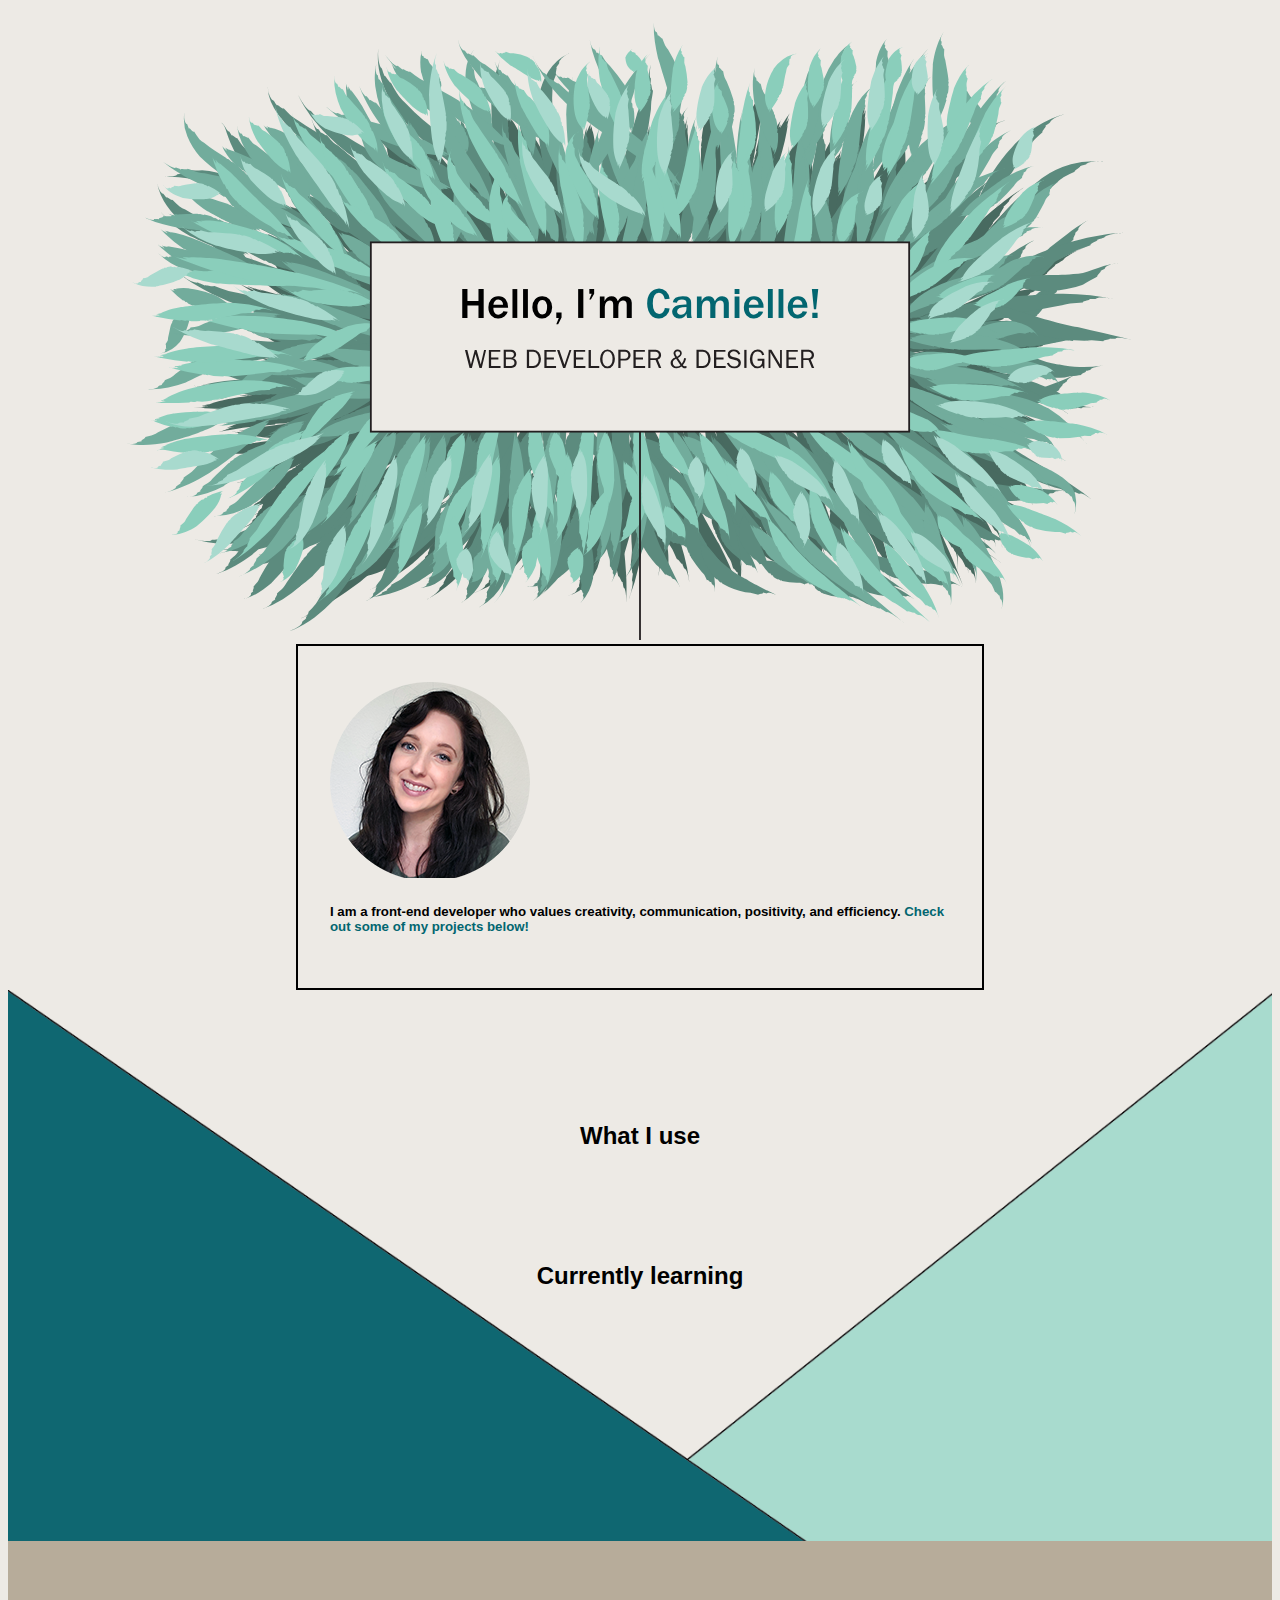
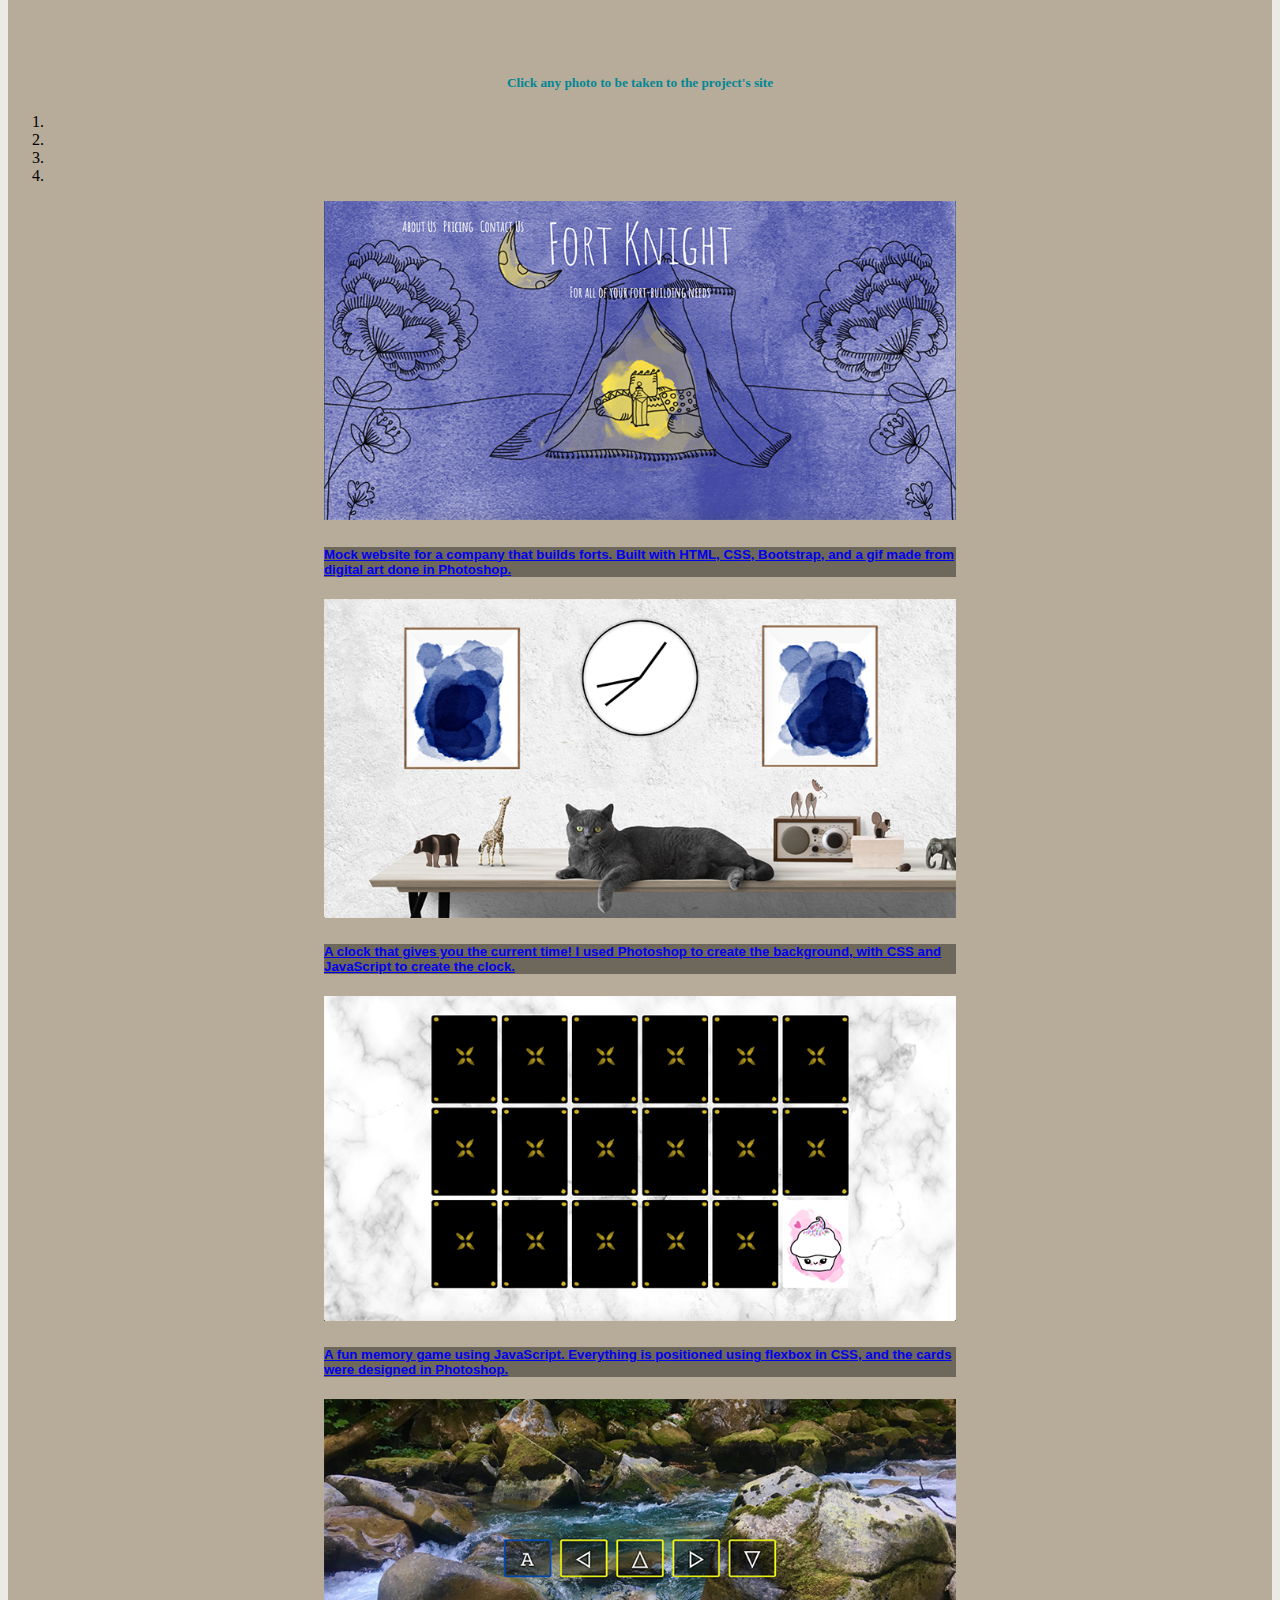
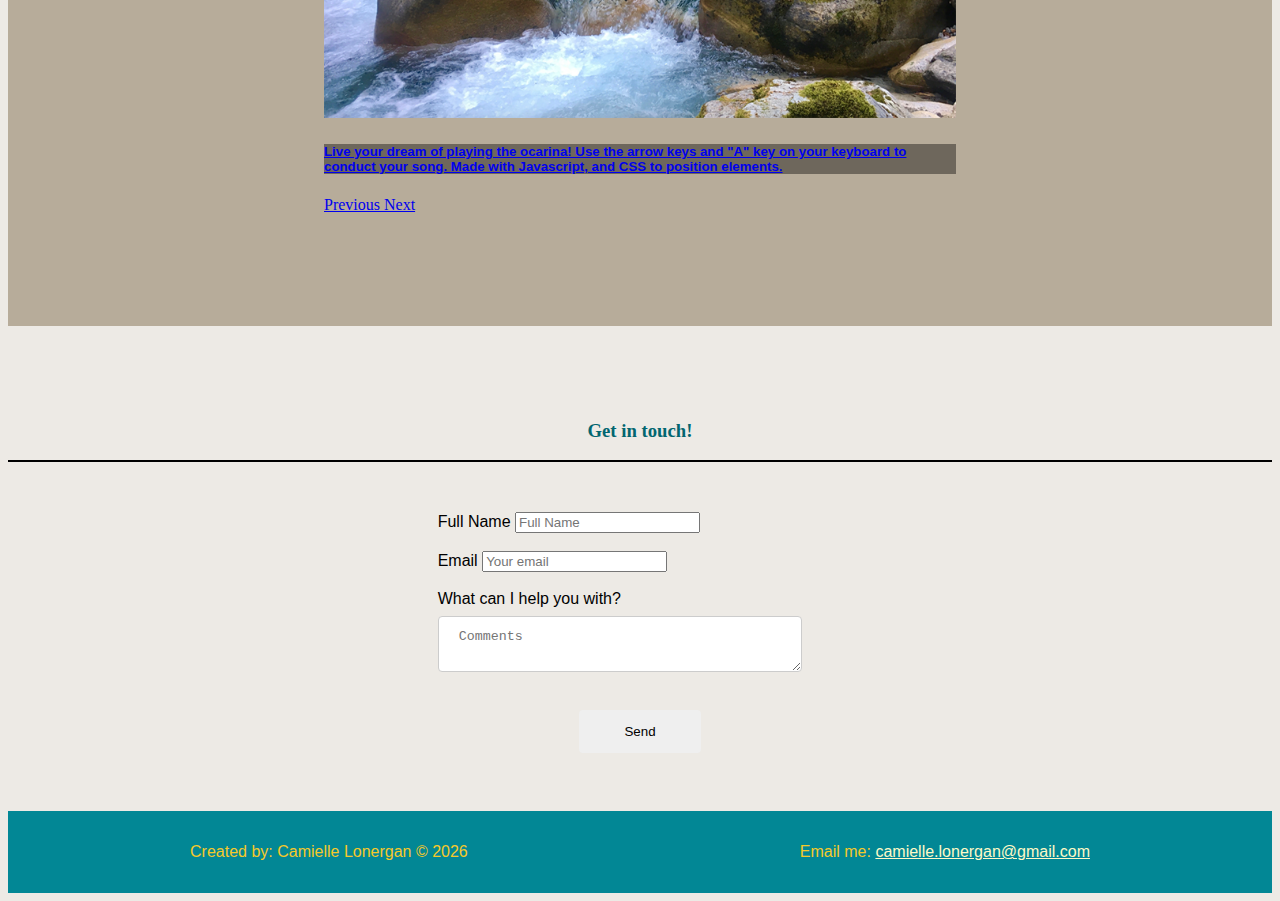
==== index.html @ a4d77ebe "Add files via upload" ====
<!DOCTYPE html>
<html lang="en">
<head>
    <meta charset="UTF-8">
    <meta name="viewport" content="width=device-width, initial-scale=1.0">
    <meta http-equiv="X-UA-Compatible" content="ie=edge">
    <meta name="keywords" content="Portfolio,Front-end developer,Web Development,JavaScript,HTML,CSS">

    <meta name="viewport" content="width=device-width, initial-scale=1, shrink-to-fit=no">

    <link rel="stylesheet" href="https://stackpath.bootstrapcdn.com/bootstrap/4.1.3/css/bootstrap.min.css" integrity="sha384-MCw98/SFnGE8fJT3GXwEOngsV7Zt27NXFoaoApmYm81iuXoPkFOJwJ8ERdknLPMO" crossorigin="anonymous">

    <link rel="stylesheet" href="https://use.fontawesome.com/releases/v5.6.3/css/all.css" integrity="sha384-UHRtZLI+pbxtHCWp1t77Bi1L4ZtiqrqD80Kn4Z8NTSRyMA2Fd33n5dQ8lWUE00s/" crossorigin="anonymous">

    <link rel="stylesheet" type="text/css" href="style.css">

    <title>WELCOME || Camielle Creates</title>
</head>
<body>
    <!--STICKY SIDENAV-->
    <div class="fixed">
        <ul class="sidebar-fixed">
            <li>
                <a href="https://www.linkedin.com/in/camielle-lonergan-175838164/" data-toggle="tooltip" title="LinkedIn" data-placement="right" class="my-link"  target="_blank"><i class="fab fa-linkedin"></i></a>
            </li>
            <li> 
                <a href="https://github.com/elleimac" data-toggle="tooltip" title="Github" data-placement="right" class="my-link" target="_blank"><i class="fab fa-github-square"></i></a>
            </li>
            <li> 
                <a href="gallery.html" data-toggle="tooltip" title="Gallery" data-placement="right" class="my-link" target="_blank"><i class="fas fa-image"></i></a>
            </li>
            <li>
                <a href="lonergan_resume.pdf" data-toggle="tooltip" title="Resume" data-placement="right" class="my-link" download><i class="fa fa-download" aria-hidden="true"></i></a>
            </li>
        </ul>
    </div>
    <!--END STICKY SIDENAV-->

    <!-- SVG START -->
    <svg xmlns="http://www.w3.org/2000/svg" viewBox="0 0 1400 700">
        <defs>
          <style>
            .cls-1, .cls-7 {
              fill: #edeae5;
            }
      
            .cls-2 {
              fill: #486a60;
            }
      
            .cls-3 {
              fill: #5c8b7e;
            }
      
            .cls-4 {
              fill: #72ac9c;
            }
      
            .cls-5 {
              fill: #8acebb;
            }
      
            .cls-6 {
              fill: #a8dace;
            }
      
            .cls-7, .cls-8 {
              stroke: #231f20;
              stroke-miterlimit: 10;
              stroke-width: 2px;
            }
      
            .cls-8 {
              fill: none;
            }
      
            .cls-9 {
              fill: #026670;
            }
      
            .cls-10 {
              fill: #231f20;
            }
          </style>
        </defs>
        <g id="Layer_6" data-name="Layer 6">
          <rect class="cls-1" width="1400" height="700"/>
        </g>
        <g id="Layer_11" data-name="Layer 11">
          <path class="cls-2" d="M524.148,464.721c.254.177.8-.016.475.612-1.134,1.916-3.217,2.713-4.351,4.622l.365.423c-1.269,1.231-2.629,2.483-4.007,3.765-2.027,2.692-3.9,5.458-5.741,8.235.244.06.443.144.316.459a45.665,45.665,0,0,1-3.221,4.211l-.425.771a.741.741,0,0,0,.227.546c-.548.714-1.065,1.329-1.555,1.892-4.638,8.665-8.97,17.808-14.155,27.485a52.888,52.888,0,0,1-2.974,6.3c-1.773,2.775-4.522,5.935-6.41,8.519.734.28.062,2.09-.62,3.728s-1.36,3.111-.355,2.929c-1.455,1.577-3.7,3.893-3.607,4.185a2.6,2.6,0,0,1-.536,2.131,16.551,16.551,0,0,1-4.149,4.178c-1.85,1.349-4.884,3.231-5.583,3.657l-.059.067a5.148,5.148,0,0,1,.818-.5c.668-.372,1.349-.734.8-.4a116.634,116.634,0,0,0,20.7-14.752A186.347,186.347,0,0,0,507.484,519.8c.76-1.225,2.819-4.054,5.51-7.779,2.656-3.75,5.9-8.431,9.021-13.347s6.175-10.034,8.646-14.523c2.494-4.476,4.414-8.319,5.569-10.52l.366-.833c1.173-2.456,2.4-5.215,3.431-7.963s1.9-5.465,2.534-7.735c.513-2.123,1-4.293,1.587-6.39-.468.863-.933,1.643-1.37,2.3a45.93,45.93,0,0,0,1.894-4.812c1.487-4.405.452-2.017-.757-.689-.77,1.013-.154-.6-1.361.985.772-1.2,1.126-1.815,1.884-3.028-.042-.211-2.216,3.79-1.966,2.792.809-1.115,1.528-2.473,2.322-3.659-.413.333-2.771,4.1-2.887,3.778.438-.632,2.5-3.177,2.469-3.512,0-.063-.838,1.1-1.246,1.687l2.549-3.779c.356-.548.094-.239-1.3,1.271l3.23-3.721-.008.009c-.5.56-1.356,1.537-1.812,2.054l1.693-1.922-.308.329-1.327,1.435,1.155-1.26c-.306.305-.653.658-1.056,1.033-1.449,1.452-3,2.742-3.792,3.517C535.775,451.782,529.747,458.176,524.148,464.721Z"/>
          <path class="cls-2" d="M492.48,482.023c.216.221.853.064.323.725-1.752,2-4.173,2.686-5.922,4.689l.265.5-5.312,3.788c-2.908,2.8-5.683,5.683-8.4,8.6.242.087.43.2.208.534-1.064,1.278-2.859,2.744-4.591,4.382l-.664.817a.744.744,0,0,0,.092.623c-.779.744-1.5,1.382-2.172,1.964-7.306,9.2-14.354,18.956-22.365,29.252a74.048,74.048,0,0,1-4.768,6.727c-2.6,2.936-6.325,6.25-8.988,8.977.723.343-.435,2.289-1.56,4.043s-2.206,3.33-1.077,3.179c-1.946,1.646-4.906,4.076-4.876,4.4a3.309,3.309,0,0,1-1.07,2.3,23.456,23.456,0,0,1-5.452,4.373c-2.31,1.4-6.028,3.334-6.885,3.772-.274.245-.251.224-.08.071a7.9,7.9,0,0,1,1-.509c.807-.383,1.63-.75.952-.4a167.381,167.381,0,0,0,25.769-15.137,278.517,278.517,0,0,0,23.009-18.534c1.114-1.287,4.027-4.22,7.837-8.09,3.786-3.891,8.437-8.751,13.049-13.86s9.214-10.437,13.053-15.121c3.855-4.671,6.955-8.689,8.783-10.991l.621-.876c1.929-2.572,4-5.479,5.868-8.389s3.569-5.805,4.9-8.236c1.155-2.283,2.32-4.609,3.547-6.862-.739.9-1.46,1.7-2.113,2.376,1.494-2.082,2.939-4.2,3.409-5.089,2.868-4.69,1.075-2.176-.586-.855-1.107,1.026.016-.684-1.715.924l2.876-3.12c.018-.24-3.453,3.92-2.892,2.849,1.175-1.14,2.341-2.548,3.524-3.764-.531.317-4.128,4.191-4.148,3.829.64-.655,3.568-3.209,3.632-3.586.018-.07-1.2,1.114-1.809,1.712l3.8-3.867c.537-.562.17-.253-1.739,1.247l4.487-3.719-.01.009-2.507,2.048,2.342-1.917-.42.325-1.814,1.424,1.582-1.251c-.409.3-.877.648-1.41,1.013-1.947,1.426-3.955,2.665-5.016,3.426C508.5,468.921,500.277,475.336,492.48,482.023Z"/>
          <path class="cls-2" d="M403.79,482.47c.207.229.833.119.3.727-1.758,1.835-4.126,2.36-5.873,4.2l.25.508-5.251,3.384c-2.874,2.571-5.63,5.23-8.3,7.953.236.1.419.214.2.532-1.046,1.2-2.812,2.537-4.513,4.056l-.649.77a.74.74,0,0,0,.09.613c-.762.693-1.464,1.285-2.123,1.824-7.144,8.668-13.94,17.952-21.538,27.809a67.757,67.757,0,0,1-4.488,6.466c-2.457,2.81-5.984,5.991-8.5,8.611.716.345-.343,2.234-1.375,3.935s-2.026,3.224-.932,3.09c-1.839,1.577-4.612,3.936-4.571,4.25.114.934-.6,2.888-6.051,6.484-2.178,1.36-5.7,3.251-6.519,3.679-.253.24-.232.22-.073.07a7.1,7.1,0,0,1,.951-.5c.768-.374,1.551-.732.908-.4,17.666-8.523,32.013-19.656,46.282-32.043,1.049-1.224,3.843-3.961,7.483-7.587s8.107-8.161,12.581-12.9,8.962-9.661,12.74-13.978,6.87-8,8.678-10.117l.62-.807c1.928-2.359,3.988-5.044,5.879-7.73s3.617-5.367,4.975-7.627c1.2-2.122,2.4-4.287,3.669-6.377-.748.817-1.477,1.538-2.134,2.138,1.522-1.9,3-3.846,3.485-4.668,2.971-4.306,1.13-2.021-.541-.879-1.117.9.036-.666-1.705.756l2.918-2.789c.025-.234-3.512,3.516-2.924,2.525,1.181-1.016,2.377-2.278,3.576-3.36-.532.262-4.185,3.72-4.187,3.372.64-.591,3.6-2.818,3.674-3.18.02-.066-1.217.98-1.83,1.509l3.852-3.431c.544-.5.175-.232-1.744,1.062l4.517-3.227-.011.007-2.521,1.774,2.356-1.661-.422.28-1.823,1.227,1.59-1.079c-.41.257-.88.553-1.413.862-1.953,1.219-3.961,2.251-5.026,2.9A284.2,284.2,0,0,0,403.79,482.47Z"/>
          <path class="cls-2" d="M334.945,501.688c.184.249.774.241.249.734-1.726,1.461-3.955,1.612-5.667,3.1l.214.517-5.045,2.432q-4.173,3.035-8.043,6.356c.218.124.386.261.171.532a49.9,49.9,0,0,1-4.349,3.219l-.629.644a.749.749,0,0,0,.069.593c-.731.555-1.4,1.022-2.036,1.445-6.914,7.264-13.441,15.209-20.617,23.666a54.421,54.421,0,0,1-4.225,5.617c-2.308,2.385-5.6,5.022-7.946,7.233.673.4-.306,2.084-1.259,3.588s-1.869,2.843-.846,2.83c-1.713,1.3-4.274,3.26-4.231,3.561a2.605,2.605,0,0,1-.855,2.025,17.607,17.607,0,0,1-4.713,3.526c-2.013,1.083-5.284,2.543-6.04,2.874-.233.2-.213.187-.068.059a5.084,5.084,0,0,1,.882-.383c.715-.281,1.441-.548.845-.29,16.378-6.437,29.663-15.374,43.057-25.31,1.989-2.034,10.472-8.985,19-16.695,8.575-7.65,17.17-16.1,20.677-19.57l.61-.662A111.806,111.806,0,0,0,354.934,500.6c1.225-1.793,2.452-3.642,3.747-5.394-.744.639-1.457,1.2-2.1,1.66a49.15,49.15,0,0,0,3.493-3.819c3.019-3.538,1.17-1.706-.453-.917-1.091.662.07-.622-1.628.427l2.877-2.132c.035-.218-3.474,2.714-2.869,1.882,1.156-.76,2.345-1.743,3.524-2.557-.511.154-4.113,2.791-4.093,2.466.628-.452,3.513-2.046,3.605-2.373.023-.058-1.193.714-1.793,1.11l3.788-2.574c.536-.378.178-.189-1.686.7l4.4-2.266-.01,0-2.452,1.239,2.292-1.16-.409.191-1.77.843,1.544-.744c-.4.17-.852.37-1.366.569-1.89.814-3.823,1.443-4.853,1.876A197.9,197.9,0,0,0,334.945,501.688Z"/>
          <path class="cls-2" d="M336.193,480.788c.119.285.647.441.091.759-1.8.9-3.823.389-5.618,1.3l.094.546-4.942.821c-2.858,1.074-5.638,2.276-8.369,3.557.169.182.29.36.046.548a38.512,38.512,0,0,1-4.5,1.69l-.689.405a.758.758,0,0,0-.062.573c-.762.292-1.453.519-2.1.717-7.618,4.628-15.126,9.913-23.447,15.332a43.986,43.986,0,0,1-5.072,3.758c-2.608,1.419-6.157,2.7-8.767,3.92.483.608-.806,1.807-2.032,2.853-1.218,1.063-2.378,1.955-1.482,2.307-1.833.6-4.6,1.464-4.641,1.757-.063.448-.366,1-1.293,1.55a13.8,13.8,0,0,1-5.067,1.516c-2.051.248-5.291.375-6.037.4-.259.1-.237.091-.075.028a4.26,4.26,0,0,1,.87-.024c.7.008,1.4.032.813.048a106.946,106.946,0,0,0,22.842-2.258,177.929,177.929,0,0,0,21.545-6.078c1.125-.631,3.992-1.868,7.742-3.529s8.364-3.791,13.023-6.105,9.365-4.8,13.355-7.049,7.282-4.231,9.2-5.358l.674-.459c2.063-1.3,4.3-2.819,6.4-4.419s4.057-3.262,5.628-4.7c1.412-1.382,2.83-2.815,4.29-4.138-.778.412-1.516.76-2.172,1.028a38.484,38.484,0,0,0,3.786-2.712c3.291-2.595,1.328-1.323-.262-.984-1.091.35.166-.566-1.54-.013l2.938-1.289c.068-.194-3.567,1.693-2.889,1.055,1.169-.417,2.393-1.058,3.588-1.529-.486.018-4.154,1.607-4.087,1.3.643-.256,3.495-1.046,3.631-1.331.03-.05-1.189.376-1.793.6l3.825-1.485c.544-.223.19-.133-1.633.241l4.328-1.041-.01,0-2.411.558,2.254-.523-.4.078-1.733.354,1.513-.316c-.386.061-.828.136-1.325.195-1.836.3-3.678.4-4.674.553A196.3,196.3,0,0,0,336.193,480.788Z"/>
          <path class="cls-2" d="M318.379,507.961c.2.236.677.3.352.661-1.1,1.053-2.887.911-3.977,1.981l.279.471-3.61,1.477a59.79,59.79,0,0,0-5.272,4.465c.2.134.366.273.245.478a22.524,22.524,0,0,1-2.9,2.22l-.385.472a.835.835,0,0,0,.172.518c-.487.384-.943.7-1.374.981-4.206,5.355-8,11.319-12.269,17.606a26.966,26.966,0,0,1-2.4,4.242c-1.441,1.731-3.648,3.534-5.159,5.1.623.439.129,1.743-.377,2.9s-1.013,2.175-.178,2.308c-1.163.874-2.913,2.185-2.822,2.453a1.7,1.7,0,0,1-.335,1.614,8.092,8.092,0,0,1-3.23,2.346c-1.458.636-3.877,1.413-4.437,1.587-.155.14-.142.129-.045.041a2.651,2.651,0,0,1,.654-.2c.535-.137,1.082-.26.64-.125,12.276-3.136,21.542-8.971,30.619-15.746,1.243-1.486,6.867-6.345,12.319-11.917,2.741-2.77,5.467-5.686,7.749-8.263s4.136-4.795,5.223-6.071l.362-.5a52.46,52.46,0,0,0,6.171-9.72c.615-1.416,1.245-2.852,1.926-4.223a13.875,13.875,0,0,1-1.359,1.194,23.03,23.03,0,0,0,2.041-2.9c1.708-2.715.592-1.341-.559-.84-.746.449-.072-.527-1.232.185l1.888-1.516c-.017-.184-2.249,1.952-1.933,1.3.781-.524,1.536-1.241,2.322-1.812-.382.077-2.75,1.95-2.8,1.67.417-.316,2.421-1.372,2.427-1.643a11.077,11.077,0,0,0-1.221.757l2.531-1.8c.356-.266.105-.142-1.22.419l3.089-1.467-.007,0-1.728.8c.532-.254,1.068-.507,1.615-.746l-.292.119-1.258.531,1.1-.47c-.287.1-.613.225-.989.339-1.362.492-2.8.82-3.541,1.079A103.692,103.692,0,0,0,318.379,507.961Z"/>
          <path class="cls-2" d="M520.594,508.1c.289.11.763-.157.614.454-.574,1.89-2.345,2.962-2.92,4.845l.461.308c-.882,1.31-1.846,2.654-2.815,4.027-1.212,2.733-2.263,5.5-3.265,8.278.247.01.459.05.422.351a36.175,36.175,0,0,1-1.936,4.284l-.2.756a.762.762,0,0,0,.362.444c-.33.728-.655,1.362-.97,1.944-2.084,8.476-3.735,17.337-6.031,26.843a42.594,42.594,0,0,1-1.112,6.12c-.927,2.777-2.667,6.065-3.749,8.693.766.127.622,1.859.422,3.44-.184,1.588-.442,3.015.455,2.683-.945,1.656-2.428,4.109-2.264,4.357a2.248,2.248,0,0,1,.071,2,13.178,13.178,0,0,1-2.771,4.443c-1.373,1.521-3.711,3.716-4.253,4.214-.129.242-.118.222-.037.07a4.156,4.156,0,0,1,.634-.581c.526-.445,1.068-.883.639-.49a95.555,95.555,0,0,0,15.486-16.706,151.691,151.691,0,0,0,11.6-19.049c.39-1.225,1.586-4.1,3.139-7.885,1.517-3.8,3.34-8.529,5-13.441s3.2-9.99,4.366-14.4c1.187-4.406,2-8.145,2.522-10.3l.13-.8c.473-2.379.914-5.036,1.175-7.646s.376-5.16.385-7.274c-.066-1.962-.168-3.96-.16-5.911a23.72,23.72,0,0,1-.706,2.272,36.834,36.834,0,0,0,.549-4.576c.27-4.142-.1-1.855-.906-.468-.47,1.03-.3-.5-1.043,1.113.423-1.192.6-1.8,1.01-3-.1-.178-1.128,3.733-1.15,2.811.48-1.128.814-2.451,1.263-3.638-.308.369-1.579,4.105-1.772,3.846.251-.637,1.562-3.247,1.442-3.536a18.524,18.524,0,0,0-.751,1.709l1.45-3.783c.2-.547.027-.227-.912,1.354l2.117-3.859,0,.009c-.327.583-.9,1.6-1.2,2.136l1.117-2-.21.346-.894,1.5.776-1.317c-.213.324-.452.7-.74,1.1-1.006,1.54-2.155,2.955-2.708,3.78C528.27,494.636,524.2,501.339,520.594,508.1Z"/>
          <path class="cls-2" d="M485.622,509.329c.231.206.864-.006.368.708-1.653,2.176-4.05,3.078-5.7,5.258l.3.487-5.131,4.3c-2.759,3.092-5.384,6.261-7.936,9.468.249.066.446.16.244.522-.99,1.392-2.707,3.04-4.347,4.859l-.616.89a.745.745,0,0,0,.136.622c-.736.827-1.418,1.54-2.059,2.193-6.752,10-13.162,20.56-20.442,31.783a77.824,77.824,0,0,1-4.278,7.29c-2.383,3.235-5.868,6.98-8.329,10.017.757.266-.246,2.356-1.232,4.249s-1.941,3.6-.817,3.321c-1.822,1.87-4.59,4.65-4.533,4.972a3.425,3.425,0,0,1-.876,2.438,24.906,24.906,0,0,1-5.1,5.019c-2.2,1.669-5.771,4.048-6.6,4.588l-.074.081a8.143,8.143,0,0,1,.964-.628c.779-.479,1.575-.943.924-.518a182.122,182.122,0,0,0,24.624-18.112c7.567-6.582,14.656-13.633,21.673-21.047,1.018-1.411,3.735-4.649,7.278-8.922,3.527-4.287,7.856-9.631,12.148-15.207s8.57-11.366,12.139-16.428,6.463-9.369,8.162-11.851l.573-.936c1.792-2.757,3.7-5.867,5.42-8.96s3.269-6.154,4.472-8.719c1.042-2.4,2.092-4.844,3.209-7.219-.7.97-1.381,1.838-2,2.568,1.395-2.223,2.738-4.481,3.166-5.415,2.655-4.963.975-2.284-.634-.822-1.063,1.123-.02-.695-1.68,1.067l2.74-3.377c.006-.246-3.282,4.23-2.77,3.1,1.124-1.246,2.23-2.758,3.362-4.079-.52.361-3.951,4.555-3.988,4.192.609-.715,3.435-3.521,3.48-3.908.015-.072-1.159,1.22-1.738,1.871l3.635-4.2c.512-.609.159-.269-1.691,1.393l4.337-4.1-.01.01-2.424,2.261,2.264-2.117-.407.361-1.757,1.578,1.532-1.385c-.4.335-.852.721-1.37,1.13-1.891,1.591-3.854,3-4.886,3.848C501.056,494.732,493.1,501.892,485.622,509.329Z"/>
          <path class="cls-2" d="M457.545,509.183c.221.216.923-.049.3.765-2.033,2.49-4.741,3.566-6.786,6.039l.253.526c-1.937,1.61-3.982,3.257-6.08,4.924-3.4,3.48-6.647,7.059-9.89,10.616.258.067.455.167.182.567-1.277,1.547-3.365,3.4-5.41,5.418l-.805.981a.769.769,0,0,0,.044.679c-.925.914-1.773,1.7-2.569,2.424-8.879,11.026-17.667,22.541-27.767,34.6-1.981,2.712-3.988,5.411-6.115,7.81-1.6,1.747-3.59,3.558-5.552,5.377s-3.924,3.614-5.6,5.2c.762.321-.794,2.535-2.289,4.538s-2.916,3.806-1.638,3.559c-2.387,1.956-6.053,4.795-6.066,5.146-.016.532-.345,1.336-1.527,2.585a32.944,32.944,0,0,1-6.742,5.117c-2.8,1.657-7.254,3.984-8.279,4.511-.345.28-.316.257-.1.081a11.4,11.4,0,0,1,1.2-.612c.962-.464,1.938-.912,1.128-.5,2.772-1.314,5.481-2.7,8.162-4.105s5.264-2.93,7.849-4.447c5.182-3.019,10.1-6.338,14.986-9.721a329.824,329.824,0,0,0,27.92-22.468c1.4-1.52,4.936-5.086,9.59-9.762,4.6-4.729,10.249-10.637,15.812-16.88s11.088-12.766,15.672-18.514c2.321-2.848,4.369-5.535,6.134-7.84l4.315-5.658.736-1.073c2.273-3.168,4.738-6.714,6.953-10.262s4.23-7.058,5.81-9.991c1.372-2.752,2.754-5.551,4.2-8.277-.847,1.131-1.671,2.146-2.413,3,1.725-2.578,3.405-5.183,3.951-6.26,3.306-5.753,1.258-2.627-.6-.868-1.243,1.333.055-.767-1.9,1.313,1.323-1.566,1.946-2.383,3.251-3.976.035-.27-3.907,4.974-3.255,3.675,1.333-1.465,2.643-3.249,3.978-4.809-.585.446-4.644,5.392-4.659,4.98.737-.828,4-4.189,4.091-4.622.023-.082-1.35,1.451-2.029,2.223,2.035-2.369,3.6-4.194,4.272-4.974.6-.721.195-.312-1.934,1.688l5.013-4.921-.012.012-2.8,2.716,2.615-2.542-.469.435-2.022,1.9,1.764-1.668c-.455.405-.976.873-1.568,1.371-2.168,1.925-4.392,3.646-5.57,4.676Q470.989,496.348,457.545,509.183Z"/>
          <path class="cls-2" d="M451.909,467.8c.155.267.848.24.116.8-2.368,1.665-5.06,1.794-7.437,3.427l.116.563c-2.1.871-4.3,1.745-6.56,2.6-3.834,2.108-7.54,4.366-11.261,6.569.216.145.371.3.036.58-1.5,1-3.79,2.028-6.085,3.214l-.949.635a.746.746,0,0,0-.117.637c-1.04.534-1.983.978-2.863,1.378C406.4,495.4,395.777,503,383.746,510.563a87.137,87.137,0,0,1-7.433,5.029c-1.868,1.049-4.1,2-6.316,2.97l-6.316,2.777c.58.569-1.389,2.039-3.251,3.339-1.855,1.316-3.607,2.444-2.419,2.679-2.631.943-6.638,2.2-6.747,2.519-.165.483-.68,1.1-2.066,1.815a26.415,26.415,0,0,1-7.342,2.216c-2.916.482-7.459.961-8.5,1.062-.381.129-.349.118-.111.038a9.454,9.454,0,0,1,1.218-.116c.968-.068,1.946-.116,1.123-.036,2.787-.176,5.543-.438,8.287-.736,2.737-.314,5.428-.761,8.12-1.207,5.395-.867,10.632-2.169,15.873-3.517a245.563,245.563,0,0,0,30.73-10.937c1.644-.915,5.706-3.017,11.053-5.753,2.656-1.4,5.6-3.029,8.72-4.745s6.339-3.67,9.616-5.6c6.512-3.939,13.024-8.2,18.483-12.068,2.757-1.889,5.213-3.739,7.33-5.319l5.176-3.884.9-.767c2.755-2.234,5.773-4.747,8.544-7.356,2.758-2.628,5.343-5.245,7.392-7.479,1.816-2.137,3.647-4.312,5.519-6.4-1,.793-1.965,1.487-2.818,2.061,2.1-1.87,4.165-3.774,4.878-4.609,4.162-4.349,1.667-2.059-.379-.974-.691.449-.655.257-.7.146s-.187-.147-1.3.509c1.529-1.051,2.255-1.63,3.767-2.718.086-.236-4.562,3.449-3.71,2.44,1.516-.956,3.062-2.227,4.595-3.277-.625.244-5.318,3.625-5.256,3.234.845-.539,4.5-2.695,4.663-3.068.037-.069-1.523.947-2.3,1.461l4.894-3.347c.7-.49.239-.231-2.107,1l5.568-3.086-.013.007-3.1,1.695,2.9-1.588-.516.266-2.231,1.168,1.948-1.028c-.5.243-1.069.523-1.71.811-2.37,1.148-4.748,2.09-6.03,2.7Q466.79,460.178,451.909,467.8Z"/>
          <path class="cls-2" d="M262.563,445.237c.013-.309-.787-.64.429-.746,3.834-.221,6.977.984,10.817.778l.259-.545,9.3,1.043c5.849.042,11.685-.026,17.506-.235-.158-.231-.235-.442.342-.528,2.414-.172,5.788.025,9.272.049l1.535-.139a.842.842,0,0,0,.548-.516c1.577-.008,2.982.021,4.284.06A475.306,475.306,0,0,0,370,436.01c3.9-1.141,7.786-2.232,11.54-3.151,2.8-.568,5.985-1.186,9.158-1.78s6.31-1.3,9.02-1.926c-1.134-1.3,11.771-5.178,8.834-5.745,3.584-.753,8.9-2.189,9.092-2.514.6-1,3.007-2.539,12.46-4.847,3.75-.782,9.5-2.216,10.87-2.482l.141-.063a14.052,14.052,0,0,1-1.564.346c-1.243.247-2.488.471-1.437.241-14.179,2.863-27.774,4.843-41.353,6.454-6.8.775-13.591,1.43-20.432,2.023-6.858.521-13.75,1.025-20.76,1.365-2.362.366-8.164.845-15.824,1.372-7.668.5-17.207,1-27.023,1.515s-19.9,1.075-28.6,1.7c-8.7.609-16,1.286-20.24,1.683l-1.538.2c-4.622.489-9.738,1.187-14.659,2.046s-9.647,1.886-13.5,2.834l-10.657,2.946c1.677-.223,3.234-.4,4.59-.483-3.656.644-7.292,1.369-8.672,1.771-7.682,1.914-3.3,1.048-.254,1.045,1.085-.075.911.079.889.2s.106.218,1.81.165c-2.44.206-3.653.387-6.1.643-.261.166,7.5-.921,5.842-.423-2.359.13-4.97.538-7.412.75.869.076,8.461-.723,8.12-.4-1.319.072-6.9.279-7.343.531-.088.044,2.361-.126,3.583-.219-3.757.327-6.676.578-7.788.722s-.428.084,3.042.058l-8.351.288h.019l4.639-.149-4.338.142.761-.01,3.3-.06-2.886.059c.724,0,1.556,0,2.471.03,3.435-.01,6.75.3,8.6.361C233,443.72,247.808,444.631,262.563,445.237Z"/>
          <path class="cls-2" d="M349.5,405.049c.037-.308-.766-.7.5-.711,3.982.076,7.148,1.465,11.137,1.5l.3-.528,9.545,1.542c6.037.34,12.043.51,18.024.542-.152-.237-.223-.451.373-.513,2.489-.071,5.928.262,9.5.428l1.574-.073a.853.853,0,0,0,.581-.493c1.612.059,3.045.147,4.373.242,17.538-.985,35.241-2.7,54.56-4.471,4.087-.647,8.171-1.288,12.1-1.7,5.827-.465,13.293-.676,18.973-1.388-.5-.682,2.678-1.644,5.6-2.5,2.916-.9,5.571-1.7,4.122-2.157,3.729-.361,9.3-1.235,9.522-1.575.7-.982,3.325-2.154,13.085-3.887l3.164-.58c1.117-.21,2.294-.349,3.347-.608l4.665-.981c.5-.212.459-.195.145-.062a14.239,14.239,0,0,1-1.608.326c-1.276.23-2.55.434-1.472.22-14.575,2.529-28.472,3-42.443,2.887-13.965-.129-28.007-.906-42.671-1.539-5,.23-24.337-.031-44.557.216-20.221.174-41.339.777-49.975.97l-1.569.079c-9.422.271-20.887,1.1-28.909,1.983-3.687.467-7.342.946-10.986,1.047l4.573.474c-3.723,0-7.393-.254-8.817-.348-3.922-.379-4.756-.69-4.3-.4.457.248,2.255.814,3.721,1.309,2.149.575-.872.316,2.534,1.162a44.485,44.485,0,0,1-6.147-1.518,21.65,21.65,0,0,0,3.433,1c1.726.388,3.29.65,2.4.654a46.783,46.783,0,0,1-7.439-2.07,25.992,25.992,0,0,0,4.427,1.586c1.978.555,3.839.914,3.625,1.017a36.655,36.655,0,0,1-4.04-1.078c-1.616-.491-3.085-1.054-3.345-1.056a25.244,25.244,0,0,0,3.538,1.252,33.913,33.913,0,0,1-7.592-3.018c-.992-.611-.51-.068,2.7,1.72a27.219,27.219,0,0,1-7.061-5.064l.014.014a25.947,25.947,0,0,0,3.683,3.085,23.168,23.168,0,0,1-3.463-2.87l.555.55a14.723,14.723,0,0,0,1.257,1.13,15.776,15.776,0,0,0,1.374,1.07,23.919,23.919,0,0,1-2.33-1.9c.542.511,1.182,1.1,1.927,1.705A35.612,35.612,0,0,0,303.6,396.4a65.115,65.115,0,0,0,11.571,3.371c3.9.8,7.659,1.422,11.474,2.083C334.252,403.106,341.88,404.2,349.5,405.049Z"/>
          <path class="cls-2" d="M317.971,381.005c.115-.287-.443-.843.612-.57,3.284.968,5.534,3.023,8.836,3.974l.39-.44,7.541,3.6c4.932,1.7,9.93,3.074,14.915,4.41-.069-.263-.075-.484.438-.418,2.105.43,4.906,1.462,7.858,2.35l1.337.253a.783.783,0,0,0,.6-.36c1.334.4,2.521.752,3.616,1.1,14.945,2.525,30.313,3.972,46.888,5.207,3.555-.01,7.086.069,10.455.306,2.484.245,5.284.676,8.066,1.114s5.56.816,7.968,1.116c-.5-1.633,11.278-.674,9.11-2.218,3.172.563,7.94,1.418,8.222,1.17.843-.674,3.4-1.25,11.758.845,3.269.854,8.281,2.434,9.435,2.8.463.045.425.042.135.014a11.7,11.7,0,0,1-1.342-.434c-1.055-.367-2.107-.757-1.2-.464-12.093-4.169-23.883-7.666-35.691-10.793s-23.628-5.911-35.667-8.9c-4.193-.546-20.163-3.971-36.86-7.747-16.687-3.8-34.156-7.9-41.283-9.681l-1.311-.27c-3.894-.948-8.242-1.9-12.478-2.728-4.21-.871-8.374-1.581-11.736-2.111a59.74,59.74,0,0,1-9.1-1.845l3.488,1.673c-2.979-.989-5.82-2.247-6.926-2.734-1.507-.71-2.385-1.234-2.863-1.5s-.576-.275-.439-.1a28.808,28.808,0,0,0,2.48,2.265c1.512,1.153-.843.049,1.607,1.8a29.505,29.505,0,0,1-4.4-3.183c-.066-.018.211.255.664.639.473.356,1.086.876,1.725,1.285,1.24.877,2.431,1.539,1.7,1.3a31.675,31.675,0,0,1-5.23-4.071,18.462,18.462,0,0,0,2.958,2.761c1.4,1.079,2.787,1.943,2.572,1.981a27.574,27.574,0,0,1-2.886-2.161c-1.123-.929-2.082-1.884-2.308-1.949a22.6,22.6,0,0,0,2.386,2.188,24.6,24.6,0,0,1-4.938-5.012c-.288-.415-.356-.488-.162-.112a7.308,7.308,0,0,0,.528.894,16.985,16.985,0,0,0,1.1,1.57,19.384,19.384,0,0,1-3.526-6.6l0,.016a18.861,18.861,0,0,0,1.613,3.8,17.036,17.036,0,0,1-1.531-3.552l.2.639.222.692.287.671a12.611,12.611,0,0,0,.641,1.361,10.527,10.527,0,0,1-.563-1.173,9.991,9.991,0,0,1-.48-1.2c.178.623.489,1.3.791,2.079a25.887,25.887,0,0,0,4.491,6.638c5.02,5.1,11.49,8.39,17.293,11.366,2.963,1.486,5.919,3.014,8.928,4.392Q313.419,379.039,317.971,381.005Z"/>
          <path class="cls-2" d="M331.443,405.739c.086-.3-.684-.821.628-.617,4.1.768,7.195,2.564,11.33,3.242l.387-.476c3.122.947,6.361,2.041,9.706,2.966,6.246,1.163,12.473,2.272,18.726,3-.13-.255-.179-.476.451-.463,2.608.231,6.158,1.026,9.87,1.616l1.656.1a.887.887,0,0,0,.661-.427c1.68.235,3.171.478,4.551.717,18.44.959,37.219.658,57.436-.219,4.289-.482,8.567-.927,12.673-1.085,6.08-.115,13.827.094,19.75.028-.45-.742,2.931-1.391,6.056-1.92,3.126-.547,6-.957,4.558-1.61,3.93.161,9.836.178,10.134-.079.9-.818,3.89-1.681,14.349-.968,4.1.333,10.421,1.1,11.878,1.288l.165-.009a16.555,16.555,0,0,1-1.7-.216c-1.338-.2-2.675-.417-1.532-.27-15.32-2.168-30.174-3.9-44.989-5.255-7.405-.82-14.8-1.342-22.23-2.09-3.714-.358-7.439-.617-11.174-.993l-11.251-1.074c-2.583.051-8.836-.486-17.061-1.026L402.9,398.746c-2.439-.182-4.94-.431-7.482-.688l-7.732-.742c-20.8-2.025-42.53-4.725-51.422-5.878l-1.619-.186c-4.842-.669-10.245-1.225-15.469-1.774-5.217-.577-10.29-.991-14.476-1.286-3.842-.26-7.76-.516-11.648-.862,1.756.377,3.37.775,4.761,1.154-3.879-.673-7.783-1.257-9.3-1.415-8.325-1.244-3.666-.323-.637.87,2.211.729-.906.254,2.572,1.34-2.541-.643-3.8-1.045-6.334-1.741-.161.022,1.79.557,3.557,1.041s3.362.878,2.439.814l-7.685-2.17c.418.2,2.592.878,4.61,1.5,2.014.645,3.893,1.156,3.663,1.244-.69-.163-2.444-.757-4.088-1.317a24.1,24.1,0,0,0-3.462-1c-.106.008,2.4.81,3.658,1.206l-8.027-2.443c-1.153-.338-.466-.084,2.992,1.3l-8.364-3.171.019.008,4.63,1.779-4.332-1.661.753.3,3.275,1.307-2.869-1.137,2.423,1.048c3.386,1.435,6.588,3.015,8.427,3.8A373.711,373.711,0,0,0,331.443,405.739Z"/>
          <path class="cls-2" d="M337.913,343.127c.073-.3-.539-.778.515-.648,3.294.527,5.746,2.192,9.061,2.659l.319-.492c2.494.8,5.083,1.711,7.749,2.516,4.994.918,9.979,1.735,14.976,2.288-.1-.249-.134-.468.371-.475,2.087.151,4.92.823,7.884,1.306l1.325.059a.791.791,0,0,0,.539-.441c1.341.195,2.531.4,3.632.609,14.757.531,29.792.036,45.987-.71,3.442-.432,6.877-.836,10.166-.948,4.865-.044,11.05.339,15.786.391-.336-.754,2.387-1.308,4.9-1.751,2.517-.46,4.827-.789,3.7-1.482,3.137.252,7.856.5,8.1.251.747-.768,3.168-1.576,11.5-.407,3.263.513,8.288,1.568,9.445,1.818H494a10.818,10.818,0,0,1-1.346-.293c-1.062-.257-2.122-.536-1.214-.338-12.161-2.91-23.981-5.123-35.793-6.859-11.806-1.827-23.6-3.181-35.645-4.656-4.134-.045-20.042-1.475-36.712-3l-41.28-3.869-1.3-.094c-7.8-.736-17.37-1.207-24.133-1.213-3.1.023-6.27.055-9.41,0,1.416.245,2.716.522,3.838.8-3.13-.383-6.278-.685-7.506-.719-6.732-.549-2.965-.022-.523.912,1.782.547-.733.312,2.067,1.13-2.045-.458-3.061-.732-5.11-1.222a25.15,25.15,0,0,0,2.872.742c1.425.339,2.709.618,1.964.618-1.955-.523-4.169-1-6.2-1.534.667.352,7.029,1.918,6.67,2.065-1.109-.24-5.65-1.817-6.088-1.7-.085.014,1.937.609,2.95.9l-6.477-1.765c-.931-.241-.377-.044,2.411,1.038l-6.746-2.455.016,0,3.734,1.384-3.493-1.291.607.24,2.641,1.026-2.314-.891c.573.24,1.233.514,1.953.839,2.729,1.148,5.311,2.436,6.79,3.07A299.15,299.15,0,0,0,337.913,343.127Z"/>
          <path class="cls-2" d="M327.621,361.051c.157-.267-.457-.961.761-.444,3.782,1.734,6.269,4.314,10.07,6.018l.5-.36,8.522,5.411c5.648,2.828,11.312,5.544,17.032,8.074-.05-.281-.032-.507.564-.313,2.412.976,5.566,2.744,8.916,4.4l1.538.594a.88.88,0,0,0,.755-.207c1.52.732,2.858,1.416,4.092,2.061,17.172,6.5,34.929,12.339,54.11,18.74,4.16,1.114,8.306,2.261,12.19,3.615,5.7,2.125,12.779,5.3,18.285,7.5-.126-.861,3.237-.123,6.326.627,3.1.733,5.91,1.5,4.84.326,3.577,1.672,8.969,4.142,9.349,4.025,1.144-.351,4.285.006,13.527,5.075,3.591,2.047,9.011,5.43,10.253,6.215.526.218.482.2.153.064s-.876-.555-1.446-.917c-1.131-.746-2.253-1.513-1.277-.894-12.957-8.567-25.972-16.174-39.218-23.276-13.232-7.135-26.708-13.73-40.51-20.406-4.883-1.852-23.3-10.147-42.753-18.454-19.432-8.362-39.933-16.712-48.319-20.121l-1.54-.583c-9.164-3.688-20.528-7.68-28.614-10.135C302,336.6,298.2,335.5,294.463,334.327c1.643.747,3.143,1.484,4.428,2.155-3.667-1.49-7.364-2.914-8.827-3.374-7.949-2.881-3.544-1.048-.8.723,2.024,1.164-.932.046,2.247,1.848l-5.869-2.99c-.337,0,7.277,3.584,5.515,3.03-2.227-1.215-4.789-2.437-7.112-3.674.732.579,8.033,4.331,7.567,4.367-1.267-.645-6.4-3.765-6.942-3.8-.1-.013,2.2,1.27,3.354,1.908l-7.4-3.989c-1.066-.561-.439-.174,2.684,1.865l-7.6-4.772.017.012,4.2,2.665-3.932-2.49.68.448,2.963,1.933-2.6-1.685,2.176,1.509c3.046,2.081,5.875,4.263,7.523,5.392C300.061,344.5,313.7,353.146,327.621,361.051Z"/>
          <path class="cls-2" d="M316.363,324.816c.178-.253-.245-.939.73-.406,3,1.788,4.842,4.225,7.917,5.922l.482-.343c2.163,1.684,4.375,3.531,6.748,5.226,4.624,2.647,9.254,5.244,14.06,7.433-.021-.271.014-.49.517-.325,2.025.847,4.619,2.463,7.42,3.909l1.306.483a.809.809,0,0,0,.671-.246c1.28.618,2.405,1.2,3.443,1.75a337.14,337.14,0,0,0,46.378,12.627c3.593.433,7.162.886,10.512,1.588,2.454.613,5.256,1.272,8.019,2.007,2.77.713,5.511,1.474,7.918,2-.186-.808,2.7-.78,5.347-.688,2.651.075,5.06.233,4.048-.682,3.126.933,7.895,2.043,8.191,1.85.911-.641,3.494-.889,11.793,1.717,3.242,1.061,8.213,2.961,9.36,3.406.466.071.427.065.135.021a11.551,11.551,0,0,1-1.332-.518c-1.045-.435-2.085-.892-1.188-.541-11.99-4.853-23.525-9.367-35.055-13.55-11.472-4.394-22.935-8.5-34.475-13.133-2.071-.481-6.866-2.37-13.235-4.66l-10.4-4.106c-1.879-.711-3.778-1.518-5.707-2.346l-5.882-2.471c-7.893-3.375-15.914-6.975-22.76-10.212-3.461-1.547-6.56-3.128-9.253-4.441s-4.96-2.4-6.6-3.246l-1.208-.586c-3.569-1.859-7.64-3.739-11.557-5.609-3.9-1.9-7.75-3.615-10.95-5-2.929-1.276-5.928-2.575-8.871-3.95,1.24.82,2.359,1.622,3.309,2.345-2.8-1.67-5.667-3.261-6.8-3.827-6.079-3.449-2.769-1.32-.859.608,1.455,1.275-.827-.016,1.5,1.923-1.764-1.275-2.583-2-4.311-3.342a26.635,26.635,0,0,0,2.391,1.94c1.195.943,2.316,1.721,1.605,1.413-1.648-1.3-3.512-2.738-5.205-4.111.249.3,1.692,1.521,3.035,2.654,1.328,1.153,2.624,2.122,2.4,2.142-.483-.337-1.639-1.356-2.71-2.328a16.7,16.7,0,0,0-2.331-1.88c-.086-.024,1.569,1.408,2.4,2.118l-5.359-4.46c-.774-.63-.336-.207,1.838,2.008L278.46,289.7l.012.012,2.935,2.9L278.66,289.9l.47.485,2.056,2.1-1.8-1.83c.438.471.945,1.011,1.487,1.624,2.089,2.247,3.989,4.563,5.123,5.8,1.139,1.251,2.323,2.449,3.526,3.625l3.615,3.543,3.663,3.511c1.232,1.161,2.52,2.244,3.782,3.369,2.558,2.2,5.1,4.453,7.737,6.559Q312.3,321.8,316.363,324.816Z"/>
          <path class="cls-2" d="M333.976,306.775c.1-.293-.461-.814.557-.606,3.173.772,5.428,2.616,8.625,3.332l.353-.466c2.368.985,4.82,2.088,7.356,3.092,4.8,1.294,9.6,2.485,14.43,3.418-.076-.256-.091-.477.4-.445,2.025.309,4.734,1.195,7.587,1.9l1.289.16a.78.78,0,0,0,.563-.4c1.293.3,2.436.6,3.494.886,14.36,1.66,29.075,2.328,44.938,2.848,3.395-.161,6.779-.3,10-.149,4.75.337,10.753,1.206,15.37,1.63-.266-.778,2.436-1.115,4.926-1.357,2.492-.259,4.773-.405,3.727-1.185,3.04.5,7.623,1.121,7.884.893.792-.706,3.22-1.321,11.253.509,3.14.771,7.956,2.224,9.064,2.565l.129.01a10.647,10.647,0,0,1-1.289-.4c-1.014-.341-2.026-.7-1.156-.434-11.625-3.874-22.974-7.015-34.353-9.678-11.366-2.75-22.763-5.024-34.389-7.429-4.03-.365-19.431-3.024-35.572-5.821l-39.97-6.986-1.264-.191c-7.554-1.321-16.859-2.5-23.462-3.014-3.034-.209-6.129-.413-9.191-.7,1.362.349,2.61.722,3.682,1.078-3.025-.613-6.074-1.148-7.271-1.273-6.529-1.044-2.895-.241-.587.869,1.695.677-.742.256,1.924,1.279-1.959-.608-2.929-.956-4.889-1.6a23.886,23.886,0,0,0,2.743.951c1.364.444,2.594.817,1.867.762-1.866-.666-3.988-1.305-5.928-1.987.622.4,6.706,2.43,6.342,2.55-1.063-.322-5.366-2.227-5.8-2.145-.085.008,1.841.749,2.806,1.112l-6.179-2.236c-.888-.309-.364-.072,2.269,1.212l-6.383-2.943.014.007,3.532,1.653-3.3-1.543.572.283,2.494,1.217-2.185-1.058c.54.281,1.161.6,1.837.98,2.569,1.344,4.983,2.818,6.375,3.558A289.206,289.206,0,0,0,333.976,306.775Z"/>
          <path class="cls-2" d="M396.549,321.356c.131-.281-.6-.928.741-.507,4.176,1.438,7.123,3.787,11.327,5.171l.474-.4c3.11,1.485,6.32,3.122,9.646,4.663,6.3,2.3,12.6,4.514,18.96,6.458-.093-.277-.106-.5.545-.37,2.666.734,6.218,2.194,9.965,3.5l1.7.43a.915.915,0,0,0,.76-.287c1.7.57,3.2,1.111,4.588,1.625,18.936,4.669,38.417,8.432,59.5,12.321,4.531.556,9.049,1.147,13.328,1.977,6.308,1.351,14.243,3.507,20.366,4.92-.286-.837,3.35-.6,6.7-.3,3.355.276,6.418.621,5.093-.384,4.019,1.151,10.088,2.763,10.461,2.592,1.127-.535,4.444-.623,15.009,2.937,4.122,1.455,10.405,3.942,11.848,4.523.59.129.54.119.172.037s-1.018-.41-1.68-.676c-1.319-.56-2.633-1.141-1.5-.683-15.125-6.379-30.037-11.973-45.061-17.1-15-5.213-30.119-9.934-45.538-14.859-5.375-1.231-25.842-7.209-47.289-13.461L403.6,307.98l-1.678-.458c-10.019-2.92-22.35-6.053-31.082-7.927-4.012-.834-8.1-1.674-12.143-2.6,1.8.637,3.451,1.275,4.869,1.86-4-1.247-8.026-2.418-9.6-2.788-8.618-2.4-3.818-.834-.763.778,2.243,1.041-.973.114,2.552,1.709-2.588-1.024-3.87-1.579-6.461-2.633-.171,0,1.821.805,3.626,1.534s3.427,1.368,2.469,1.164c-2.466-1.067-5.271-2.151-7.835-3.247.826.54,8.866,3.858,8.388,3.912-1.4-.549-7.1-3.382-7.674-3.384-.111-.007,2.436,1.141,3.713,1.711-3.914-1.7-6.937-3.017-8.169-3.554-1.176-.5-.48-.148,3,1.71l-8.452-4.329.019.01,4.678,2.421-4.376-2.261.759.409,3.3,1.76-2.895-1.534,2.436,1.383c3.406,1.9,6.6,3.925,8.445,4.96C365.66,306.864,380.962,314.587,396.549,321.356Z"/>
          <path class="cls-2" d="M383.064,275.041c.185-.248-.017-.827.642-.442,2.007,1.312,2.914,3.437,4.954,4.713l.438-.353c1.331,1.36,2.682,2.839,4.12,4.264,2.962,2.138,5.972,4.173,9.083,6.014.044-.249.119-.453.461-.324,1.337.695,2.946,2.05,4.723,3.279l.862.413a.746.746,0,0,0,.557-.247c.812.538,1.517,1.047,2.163,1.531,9.656,4.481,19.886,8.206,30.9,12.141a60.557,60.557,0,0,1,7.112,2.058c3.223,1.355,7.115,3.5,10.2,4.928.1-.779,2.123-.479,3.957-.138,1.843.324,3.494.705,3.052-.253,1.946,1.142,4.913,2.78,5.18,2.628.81-.463,2.738-.494,7.661,3.073,1.9,1.45,4.721,3.927,5.368,4.5.3.136.271.124.086.039a5.48,5.48,0,0,1-.752-.671c-.58-.557-1.152-1.129-.645-.675A194.35,194.35,0,0,0,462.8,304.667c-6.938-5.075-14.087-9.673-21.387-14.362-2.708-1.2-12.582-6.918-23.033-12.745-10.432-5.855-21.48-11.827-26-14.281l-.842-.416a138.628,138.628,0,0,0-15.867-7.188c-2.132-.757-4.325-1.5-6.445-2.345.854.574,1.623,1.137,2.267,1.656-1.977-1.107-3.986-2.173-4.82-2.5-4.379-2.142-2.03-.751-.775.67.976.92-.642.087.9,1.5-1.191-.917-1.773-1.4-2.958-2.334-.23.022,3.707,2.789,2.707,2.387-1.1-.951-2.414-1.9-3.567-2.876.3.473,3.967,3.411,3.647,3.46-.644-.5-3.06-2.988-3.412-3-.065-.008,1.055,1.012,1.623,1.513l-3.657-3.141c-.53-.441-.239-.131,1.187,1.5-1.012-1.095-2.449-2.651-3.524-3.813l.009.008c.529.583,1.45,1.595,1.939,2.132l-1.815-1.992.308.359,1.349,1.552-1.185-1.352c.283.353.613.755.96,1.217,1.355,1.678,2.544,3.445,3.276,4.364A175.822,175.822,0,0,0,383.064,275.041Z"/>
          <path class="cls-2" d="M296.572,247.861c.227-.21.021-.909.765-.275,2.251,2.087,3.215,4.695,5.52,6.748l.525-.245c1.485,1.911,2.967,3.972,4.59,5.979,3.372,3.269,6.764,6.471,10.37,9.435.061-.257.156-.455.554-.207,1.543,1.174,3.387,3.146,5.424,5.045l1.009.709a.775.775,0,0,0,.668-.1c.946.83,1.766,1.595,2.518,2.314a305.322,305.322,0,0,0,36.971,21.483c3.022,1.166,6.013,2.34,8.738,3.7l6.434,3.569c2.219,1.247,4.4,2.526,6.353,3.53.061-.807,2.58-.209,4.863.4,2.294.593,4.347,1.216,3.711.141,2.464,1.518,6.338,3.473,6.647,3.341a3.99,3.99,0,0,1,2.815.232,19.885,19.885,0,0,1,2.838,1.244c1.135.627,2.527,1.355,4.187,2.337,2.569,1.591,6.467,4.305,7.37,4.94.391.147.359.135.114.042a8.952,8.952,0,0,1-1.045-.735c-.813-.606-1.614-1.232-.913-.734-2.315-1.755-4.627-3.409-6.926-5.016-2.291-1.624-4.5-3.358-6.756-4.945l-3.366-2.37-3.3-2.455c-2.2-1.619-4.408-3.182-6.612-4.74-8.707-6.447-17.395-12.72-26.077-19.468-1.639-.911-5.29-3.657-10.17-7.134l-7.92-5.995c-2.853-2.139-5.788-4.528-8.825-6.848-12.023-9.449-24.569-19.627-29.722-23.78l-.959-.731c-5.627-4.529-12.821-9.7-18.1-13.067-2.45-1.514-4.95-3.047-7.377-4.641.973.9,1.839,1.769,2.565,2.548-2.243-1.855-4.535-3.659-5.485-4.283-5.016-3.713-2.329-1.452-.917.5,1.1,1.319-.741-.1,1,1.947L275.3,216.79c-.263-.048,4.2,4.225,3.058,3.474-1.238-1.4-2.734-2.849-4.039-4.277.336.612,4.488,4.988,4.112,4.948-.722-.755-3.446-4.246-3.853-4.365-.075-.029,1.193,1.44,1.834,2.169l-4.139-4.592c-.6-.651-.272-.218,1.332,2.027l-3.974-5.3.009.012,2.188,2.955-2.049-2.761.347.493,1.522,2.129-1.337-1.859c.321.477.691,1.024,1.081,1.642,1.523,2.273,2.849,4.588,3.666,5.827A298.849,298.849,0,0,0,296.572,247.861Z"/>
          <path class="cls-2" d="M330.55,241.463c.175-.254-.016-.805.608-.476,1.9,1.134,2.74,3.167,4.662,4.277l.415-.374,3.855,3.912c2.766,1.923,5.584,3.727,8.474,5.384.047-.246.121-.45.441-.34a48.05,48.05,0,0,1,4.386,2.976l.8.368a.745.745,0,0,0,.53-.266c.752.493,1.4.962,2,1.409,8.98,3.982,18.48,7.33,28.674,11.046a52.222,52.222,0,0,1,6.6,1.955c2.968,1.306,6.5,3.427,9.326,4.824.148-.767,2.029-.459,3.736-.111,1.716.332,3.249.72,2.9-.226,1.767,1.13,4.44,2.8,4.7,2.649a2.523,2.523,0,0,1,2.154.064,16.97,16.97,0,0,1,4.839,3.1c1.678,1.472,4.133,3.974,4.695,4.555.267.142.245.13.078.041a4.811,4.811,0,0,1-.654-.678c-.5-.561-.993-1.137-.553-.678-11.489-12.833-24.112-21.963-37.643-30.944-2.526-1.138-11.7-6.6-21.548-11.912-9.814-5.37-20.342-10.568-24.656-12.688l-.8-.35a109.628,109.628,0,0,0-15.178-5.884c-2.045-.562-4.145-1.106-6.176-1.748.823.489,1.565.973,2.187,1.425a47.356,47.356,0,0,0-4.629-2.027c-4.219-1.685-1.949-.544-.721.723.949.809-.6.138.892,1.389l-2.863-2.008c-.216.04,3.587,2.38,2.626,2.082-1.061-.836-2.338-1.635-3.456-2.478.3.431,3.853,2.956,3.544,3.041-.615-.439-2.976-2.633-3.309-2.612-.062,0,1.027.888,1.579,1.323l-3.552-2.721c-.515-.381-.23-.106,1.165,1.355-.988-.973-2.394-2.356-3.444-3.391l.008.008,1.9,1.9-1.775-1.775.3.322,1.321,1.387-1.161-1.208c.279.318.6.68.944,1.1,1.331,1.51,2.5,3.121,3.219,3.948A179.2,179.2,0,0,0,330.55,241.463Z"/>
          <path class="cls-2" d="M368.443,243.843c.2-.232-.129-.943.762-.333,2.734,2.011,4.127,4.694,6.876,6.69l.518-.28c1.838,1.921,3.759,3.929,5.714,5.974q5.973,4.9,12.13,9.437c.036-.268.113-.476.561-.227,1.76,1.188,3.928,3.193,6.286,5.121l1.126.735a.79.79,0,0,0,.693-.1c1.072.862,2.006,1.656,2.862,2.4,12.617,8.083,25.858,15.721,40.063,24.191,3.154,1.591,6.293,3.206,9.149,4.983,4.153,2.737,9.122,6.668,13.076,9.463.152-.818,2.74.34,5.1,1.47s4.491,2.221,3.948.986c2.494,2.048,6.243,5.123,6.6,5.069,1.055-.155,3.587.611,9.746,6.674,2.372,2.425,5.853,6.362,6.648,7.272.371.28.34.257.108.082a11.95,11.95,0,0,1-.925-1.063c-.714-.858-1.414-1.735-.79-1.017-16.332-19.736-34.355-35.694-53.74-51.663-3.571-2.359-16.669-12.456-30.779-22.511-7.042-5.045-14.311-10.113-20.618-14.4s-11.637-7.8-14.719-9.859l-1.15-.708A239.168,239.168,0,0,0,356.115,219.8c-2.881-1.383-5.816-2.782-8.684-4.248,1.2.859,2.28,1.695,3.2,2.448-2.724-1.752-5.487-3.449-6.611-4.018-6.015-3.442-2.74-1.316-.871.6,1.418,1.28-.8-.052,1.428,1.942l-4.209-3.355c-.285-.03,5.253,4.042,3.9,3.357-1.572-1.353-3.435-2.733-5.088-4.11.474.608,5.7,4.809,5.294,4.8-.9-.732-4.456-4.127-4.908-4.218-.085-.024,1.538,1.4,2.355,2.1l-5.258-4.426c-.761-.625-.329-.2,1.8,1.995l-5.222-5.175.012.012,2.882,2.888-2.7-2.7.462.484,2.018,2.086-1.77-1.821c.431.469.927,1.007,1.458,1.616,2.049,2.234,3.9,4.528,5,5.746C349.539,225.574,358.816,235,368.443,243.843Z"/>
          <path class="cls-2" d="M417.483,248.329c.286-.119.457-.617.753-.105.828,1.662.25,3.57,1.08,5.226l.543-.1c.225,1.475.411,3.03.625,4.6.944,2.651,2.023,5.223,3.164,7.756.186-.16.368-.276.543-.05a32.382,32.382,0,0,1,1.47,4.175l.367.638a.776.776,0,0,0,.563.052c.252.708.443,1.352.608,1.953,4.209,7.066,9.036,14.063,13.9,21.879a38.062,38.062,0,0,1,3.406,4.777c1.244,2.453,2.274,5.79,3.314,8.248.634-.441,1.732.786,2.685,1.952.968,1.161,1.773,2.265,2.182,1.434.469,1.726,1.127,4.333,1.415,4.381a2.09,2.09,0,0,1,1.442,1.249,11.745,11.745,0,0,1,1.131,4.779c.092,1.926-.028,4.955-.063,5.651.079.244.072.224.023.071a3.772,3.772,0,0,1,.042-.813c.061-.65.138-1.306.11-.757a89.418,89.418,0,0,0-.616-21.446,143.565,143.565,0,0,0-4.743-20.34c-.558-1.066-1.642-3.769-3.093-7.309-1.474-3.53-3.351-7.882-5.443-12.259s-4.365-8.788-6.45-12.517-3.941-6.792-4.991-8.579l-.434-.625c-1.222-1.915-2.658-3.994-4.183-5.927s-3.117-3.733-4.5-5.168c-1.333-1.285-2.716-2.571-3.988-3.9a20.711,20.711,0,0,1,.966,2.01,32.894,32.894,0,0,0-2.591-3.47c-2.5-3-1.279-1.2-.975.284.323,1.014-.553-.135-.045,1.45-.484-1.083-.726-1.626-1.212-2.715-.189-.057,1.6,3.291.982,2.678-.384-1.085-1-2.21-1.437-3.316.01.456,1.5,3.845,1.2,3.795-.235-.6-.962-3.248-1.24-3.365a16.409,16.409,0,0,0,.557,1.663l-1.391-3.541c-.21-.5-.128-.172.206,1.528-.27-1.155-.656-2.8-.945-4.033l0,.009c.138.613.378,1.684.5,2.249-.164-.7-.327-1.4-.473-2.1l.069.374c.106.539.21,1.071.317,1.617l-.284-1.412c.053.361.119.775.169,1.24.257,1.717.328,3.445.456,4.375A188.105,188.105,0,0,0,417.483,248.329Z"/>
          <path class="cls-2" d="M441.229,239.751c.292-.1.46-.675.775-.012.873,2.138.4,4.307,1.322,6.415l.558-.052c.3,1.792.556,3.706.885,5.594,1.143,3.258,2.422,6.474,3.783,9.566.182-.173.362-.294.558-.01a49.117,49.117,0,0,1,1.812,5.084l.423.785a.744.744,0,0,0,.584.108c.306.856.546,1.63.755,2.353,4.792,8.695,10.21,17.211,15.037,27.008A47.885,47.885,0,0,1,471,302.7a32.842,32.842,0,0,1,1.458,5.145c.411,1.8.82,3.6,1.216,5.144.693-.381,1.593,1.31,2.363,2.921.786,1.6,1.421,3.125,1.953,2.25.071,1.09.283,2.434.3,3.551a5.655,5.655,0,0,0,.275,2.039c.413.215.854.726,1.129,1.926a13.854,13.854,0,0,1-.119,6.021c-.5,2.3-1.543,5.744-1.788,6.516-.012.311-.011.285,0,.09a5.536,5.536,0,0,1,.291-.912c.257-.72.531-1.448.336-.826.747-2.077,1.414-4.191,2.02-6.331.58-2.139.859-4.285,1.244-6.461.168-1.086.327-2.177.467-3.271.1-1.086.128-2.166.188-3.256.07-2.169.172-4.372.1-6.547a98.54,98.54,0,0,0-1.407-12.933c-.662-4.32-1.756-8.49-2.831-12.747-.61-1.361-1.845-4.729-3.5-9.145-.882-2.165-1.87-4.586-2.917-7.152-1.069-2.551-2.264-5.182-3.472-7.861-4.878-10.656-10.53-21.243-12.77-25.614l-.442-.775c-1.226-2.365-2.749-4.94-4.236-7.405-1.472-2.468-3.039-4.813-4.371-6.733-1.233-1.751-2.524-3.538-3.7-5.369.334.92.607,1.782.807,2.542-.9-1.955-1.874-3.9-2.321-4.621-2.075-4.148-1.113-1.741-1.016.077.2,1.267-.576-.293-.2,1.677-.409-1.378-.529-2.095-.882-3.5a11.725,11.725,0,0,0,.436,1.99c.237.979.515,1.836.214,1.405-.309-1.355-.712-2.857-1.017-4.267a24.45,24.45,0,0,0,.427,2.643c.2,1.151.47,2.186.3,2.122-.245-.742-.559-4.067-.834-4.275-.045-.044.195,1.389.328,2.1-.425-2.131-.751-3.766-.9-4.531-.139-.644-.105-.242-.007,1.84-.109-1.422-.263-3.445-.379-4.956v.011c.051.751.139,2.057.186,2.749-.066-.856-.13-1.713-.176-2.571l.016.452c.029.652.058,1.3.088,1.964q-.042-.857-.084-1.718c0,.433.009.93-.008,1.484.014,2.067-.152,4.122-.149,5.261A127.278,127.278,0,0,0,441.229,239.751Z"/>
          <path class="cls-2" d="M458.207,238.5c.294-.095.509-.568.757-.047.673,1.681-.08,3.5.592,5.175l.548-.058c.088,1.454.13,2.982.191,4.531.684,2.655,1.515,5.241,2.4,7.8.2-.141.392-.24.544-.006a30.483,30.483,0,0,1,1.052,4.182l.3.651a.779.779,0,0,0,.553.1c.179.71.305,1.352.409,1.951,3.473,7.224,7.544,14.454,11.532,22.518a36.3,36.3,0,0,1,2.861,4.973c.967,2.508,1.616,5.857,2.375,8.352.679-.367,1.629.938,2.442,2.17.83,1.227,1.5,2.385,2,1.618.273,1.729.622,4.336.9,4.413a2.041,2.041,0,0,1,1.287,1.366,11.19,11.19,0,0,1,.566,4.773c-.137,1.885-.614,4.819-.73,5.491l.014.072a3.6,3.6,0,0,1,.138-.786c.137-.626.291-1.256.2-.724A83.7,83.7,0,0,0,491,296.047a132.571,132.571,0,0,0-2.517-20.339c-.44-1.1-1.243-3.839-2.319-7.436-1.109-3.587-2.536-8.015-4.19-12.478s-3.5-8.973-5.223-12.791c-1.71-3.826-3.3-6.962-4.179-8.794l-.376-.645a69.985,69.985,0,0,0-3.636-6.116c-1.357-2-2.776-3.88-4.026-5.383-1.218-1.35-2.484-2.7-3.636-4.092a20.219,20.219,0,0,1,.791,2.035,31.365,31.365,0,0,0-2.283-3.572c-2.238-3.1-1.174-1.258-.993.213.238,1.014-.537-.169-.165,1.417-.374-1.1-.589-1.639-.98-2.737-.183-.068,1.318,3.326.755,2.685-.29-1.088-.808-2.228-1.155-3.339-.027.447,1.18,3.86.876,3.792-.181-.6-.688-3.241-.954-3.374a15.781,15.781,0,0,0,.417,1.664c-.507-1.651-.9-2.915-1.092-3.555-.168-.506-.113-.177.08,1.509-.175-1.149-.424-2.786-.61-4.01l0,.009c.086.609.238,1.673.317,2.235-.105-.692-.21-1.388-.3-2.089l.039.371c.06.535.12,1.062.182,1.6l-.166-1.4c.023.357.055.766.066,1.225.115,1.7.044,3.392.1,4.31A192.219,192.219,0,0,0,458.207,238.5Z"/>
          <path class="cls-2" d="M414.963,246.869c.282-.125.485-.546.729-.161.662,1.257,0,2.875.714,4.124l.524-.153c.136,1.175.254,2.422.431,3.676a41.044,41.044,0,0,0,3.007,5.8c.174-.168.344-.3.513-.149a21.6,21.6,0,0,1,1.519,3.1l.381.435a.869.869,0,0,0,.534-.089c.275.516.489.993.678,1.443a75.765,75.765,0,0,0,7.122,6.67c2.506,2.089,5.1,4.079,7.656,6.235a18.52,18.52,0,0,1,3.507,2.52,38.268,38.268,0,0,1,3.438,5.275c.579-.47,1.684.179,2.567.9.918.695,1.689,1.419,2.09.714.408,1.283.937,3.211,1.188,3.234a1.6,1.6,0,0,1,1.326.868,6.163,6.163,0,0,1,.54,3.736,13.022,13.022,0,0,1-.586,2.5c-.241.807-.472,1.47-.572,1.717.017.187.016.171,0,.055a2.462,2.462,0,0,1,.22-.581c.2-.464.4-.943.263-.541a22.413,22.413,0,0,0,1.791-8.6,31.315,31.315,0,0,0-1.013-8.556,60.375,60.375,0,0,0-6.389-14.833c-.63-.631-1.863-2.344-3.453-4.5l-5.366-7.385c-3.833-5.341-7.958-10.993-9.6-13.369l-.342-.408a55,55,0,0,0-6.7-7.52c-1.058-.894-2.115-1.828-3.084-2.8a10.683,10.683,0,0,1,.549,1.5,20.781,20.781,0,0,0-1.817-2.584c-1.755-2.279-.97-.916-.981.222.1.777-.507-.1-.325,1.113-.244-.831-.366-1.248-.612-2.084-.172-.043.857,2.529.4,2.058-.161-.831-.5-1.7-.7-2.55-.084.347.65,2.962.386,2.921-.128-.456-.27-2.5-.514-2.592a8.925,8.925,0,0,0,.193,1.282c-.68-2.6-.633-4.175-.721-1.556,0-.9-.036-2.157-.029-3.1v.007c-.009.473,0,1.284,0,1.719-.009-.534-.023-1.067,0-1.608l-.015.286c-.028.409-.026.811-.037,1.235.009-.36,0-.715.024-1.079-.03.277-.049.59-.1.945-.144,1.322-.427,2.658-.485,3.381A57.9,57.9,0,0,0,414.963,246.869Z"/>
          <path class="cls-2" d="M431.815,252.353c.268-.152.455-.552.7-.251.661,1.008.026,2.513.693,3.512l.5-.2c.123,1.009.2,2.084.315,3.161a41.072,41.072,0,0,0,2.5,4.819c.182-.157.356-.281.5-.16a13.817,13.817,0,0,1,1.138,2.641l.307.371a.965.965,0,0,0,.52-.09,11.647,11.647,0,0,1,.464,1.25c3.542,4.071,7.71,7.951,11.941,12.4a18.3,18.3,0,0,1,3,2.627c1.069,1.458,1.913,3.575,2.8,5.076.615-.44,1.608.189,2.467.806s1.6,1.216,2.013.553c.379,1.11.911,2.792,1.185,2.766a1.458,1.458,0,0,1,1.328.576,5.215,5.215,0,0,1,.916,3.1,20.957,20.957,0,0,1-.106,2.283c-.043.751-.1,1.4-.134,1.645.066.154.061.141.019.045a2.037,2.037,0,0,1,.066-.571c.078-.461.157-.925.122-.542a45.944,45.944,0,0,0,.147-14.834,67.832,67.832,0,0,0-3.668-13.379c-.484-.636-1.377-2.331-2.584-4.541s-2.776-4.906-4.51-7.589-3.624-5.356-5.358-7.583-3.277-4.028-4.15-5.084l-.364-.356a34.206,34.206,0,0,0-3.512-3.35,35.045,35.045,0,0,0-3.823-2.721c-1.151-.621-2.313-1.251-3.4-1.918a8.946,8.946,0,0,1,.761,1.245,15.141,15.141,0,0,0-2.153-1.928c-2.086-1.609-1.089-.576-.9.441.232.667-.5.034-.129,1.075l-.935-1.7c-.169,0,1.25,2.035.729,1.731-.286-.7-.769-1.385-1.1-2.091-.02.333,1.129,2.464.854,2.5-.18-.38-.674-2.155-.92-2.174a7.33,7.33,0,0,0,.4,1.089c-1.079-2.141-1.364-3.526-.951-1.195-.174-.779-.424-1.9-.611-2.739l0,.006c.082.425.241,1.145.329,1.527-.108-.47-.223-.939-.31-1.426l.041.258c.051.372.13.728.2,1.107-.058-.321-.13-.635-.181-.964.025.254.067.538.087.865.12,1.207.073,2.462.134,3.112A85.257,85.257,0,0,0,431.815,252.353Z"/>
          <path class="cls-2" d="M432.8,272.917c.256-.173.214-.836.772-.183,1.657,2.129,2,4.617,3.706,6.717l.541-.178c.972,1.9,1.928,3.926,3,5.923,2.425,3.321,4.918,6.564,7.6,9.631.112-.232.243-.407.558-.142,1.174,1.222,2.444,3.215,3.925,5.144l.77.751a.753.753,0,0,0,.635-.029c.686.856,1.269,1.641,1.8,2.377,8.664,8.262,18.178,15.928,28.524,24.016a76,76,0,0,1,6.813,4.724c2.981,2.561,6.47,6.143,9.3,8.707.3-.737,2.324.306,4.142,1.319s3.447,1.987,3.228.871c1.728,1.856,4.411,4.559,4.726,4.506.963-.172,2.964.511,7.211,5.831,1.626,2.124,3.959,5.6,4.492,6.4.276.24.253.22.081.07a7.49,7.49,0,0,1-.619-.939c-.47-.76-.925-1.535-.509-.9a266.612,266.612,0,0,0-17-24.169c-5.891-7.617-12.09-14.863-18.363-22.31-2.47-2.22-11.113-11.677-20.183-21.584L445.48,264.889l-.731-.756a185.86,185.86,0,0,0-13.944-13.639c-1.926-1.631-3.9-3.29-5.788-5,.7.923,1.3,1.807,1.8,2.593-1.657-1.929-3.381-3.813-4.114-4.489-3.763-3.961-1.814-1.594-.971.353.711,1.328-.673-.175.472,1.884-.936-1.407-1.369-2.137-2.285-3.567a16.462,16.462,0,0,0,1.245,2.042c.639.994,1.232,1.872.773,1.475-.834-1.405-1.862-2.913-2.736-4.364.161.6,2.976,5.071,2.648,4.983-.512-.759-2.2-4.268-2.548-4.422-.063-.035.763,1.453,1.184,2.192l-2.745-4.67c-.4-.662-.2-.231.751,2-.695-1.52-1.681-3.677-2.417-5.289l0,.012,1.32,2.944-1.237-2.752.2.489.9,2.115q-.4-.921-.793-1.848c.182.472.394,1.012.608,1.62.867,2.247,1.546,4.514,2.009,5.741A200.76,200.76,0,0,0,432.8,272.917Z"/>
          <path class="cls-2" d="M493.609,238.879c.309-.012.657-.323.734.118.122,1.392-1.06,2.615-.889,4.016l.542.055c-.315,1.118-.713,2.294-1.017,3.493a41.492,41.492,0,0,0,.487,6.377c.226-.084.434-.137.531.063a20.272,20.272,0,0,1,.131,3.379l.172.539a.883.883,0,0,0,.525.131c.042.57.046,1.083.036,1.56a127.572,127.572,0,0,0,8.266,17.9,23.284,23.284,0,0,1,2.467,3.709c.781,1.873,1.314,4.379,1.961,6.23.675-.343,1.594.557,2.375,1.4.8.84,1.439,1.631,1.941.994.212,1.276.607,3.175.883,3.194.827.061,1.944.729,1.941,4.307-.019.708-.134,1.64-.245,2.46-.088.812-.182,1.516-.229,1.784l.018.051a2.259,2.259,0,0,1,.1-.618c.105-.5.211-.992.154-.579a77.129,77.129,0,0,0,1.674-15.763,136.2,136.2,0,0,0-.819-14.548c-.6-1.554-1.711-7.814-3.1-14.353-1.351-6.539-3-13.422-3.673-16.263l-.159-.512a48.875,48.875,0,0,0-3.522-9.506c-.656-1.215-1.318-2.463-1.9-3.715a10.749,10.749,0,0,1,0,1.6,19.724,19.724,0,0,0-.822-3.051c-.851-2.737-.59-1.189-1-.128-.168.762-.448-.267-.682.929.04-.861.084-1.293.143-2.157-.154-.1-.069,2.657-.334,2.06.12-.832.116-1.762.221-2.624-.2.3-.416,2.991-.645,2.861.023-.469.61-2.43.41-2.6a9,9,0,0,0-.265,1.263c.283-2.661.81-4.12-.133-1.7.3-.844.683-2.031,1-2.914l0,.006c-.166.441-.431,1.2-.568,1.613.169-.5.332-1.007.529-1.508l-.109.262c-.162.375-.294.753-.445,1.145.128-.333.241-.668.38-1-.119.249-.241.537-.405.853-.566,1.19-1.3,2.342-1.606,2.995A64.389,64.389,0,0,0,493.609,238.879Z"/>
          <path class="cls-2" d="M472.668,214.967c.307-.034.625-.411.745.085.258,1.574-.805,3.04-.5,4.617l.547.029c-.207,1.288-.49,2.647-.681,4.022a54.542,54.542,0,0,0,1.09,7.2c.218-.107.422-.176.537.046a25.893,25.893,0,0,1,.446,3.82l.223.6a.821.821,0,0,0,.538.125c.1.644.146,1.224.18,1.766a170.561,170.561,0,0,0,9.92,20.05,29.111,29.111,0,0,1,2.812,4.174c.952,2.119,1.706,4.96,2.519,7.057.653-.392,1.659.627,2.521,1.585.879.954,1.6,1.856,2.051,1.132.324,1.452.89,3.612,1.167,3.636.841.074,2.036.845,2.331,4.913.059,1.613-.1,4.2-.135,4.805.077.2.071.184.022.058a2.832,2.832,0,0,1,.049-.7c.067-.561.151-1.127.116-.656a93.86,93.86,0,0,0,.347-17.953c-.381-5.683-1.252-11.156-2.162-16.727-.751-1.78-2.46-8.981-4.49-16.485-1.991-7.509-4.329-15.372-5.286-18.608l-.21-.581a62.7,62.7,0,0,0-4.473-10.708c-.767-1.349-1.581-2.726-2.277-4.116a14.368,14.368,0,0,1,.162,1.836,25.361,25.361,0,0,0-1.131-3.433c-1.131-3.066-.711-1.312-1.007-.06-.089.889-.474-.266-.584,1.125-.049-.99-.05-1.489-.08-2.484-.163-.1.2,3.05-.12,2.389.035-.963-.067-2.028-.051-3.024-.173.359-.106,3.461-.348,3.332-.024-.538.357-2.836.142-3.008a11.453,11.453,0,0,0-.134,1.47c.044-1.462.077-2.581.1-3.189,0-.456-.051-.176-.4,1.256.194-.99.469-2.387.7-3.43l0,.008-.41,1.9c.12-.592.242-1.186.382-1.779l-.081.312c-.114.455-.225.9-.338,1.354l.288-1.185c-.092.3-.192.638-.327,1.015-.431,1.416-1.036,2.8-1.279,3.572A83.314,83.314,0,0,0,472.668,214.967Z"/>
          <path class="cls-2" d="M479.858,211.728c.294-.1.514-.563.754-.051.644,1.651-.066,3.437.613,5.082l.546-.069c.1,1.43.146,2.944.267,4.465a73.13,73.13,0,0,0,2.689,7.589c.193-.151.379-.259.542-.038a31.164,31.164,0,0,1,1.272,4.058l.347.618a.794.794,0,0,0,.56.054c.229.683.4,1.3.548,1.885,3.979,6.829,8.757,13.425,13.812,20.555a35.1,35.1,0,0,1,3.559,4.289c1.328,2.232,2.553,5.288,3.721,7.518.6-.483,1.772.557,2.8,1.548s1.909,1.927,2.253,1.1c.568,1.575,1.46,3.926,1.745,3.934a1.953,1.953,0,0,1,1.53.977,10.917,10.917,0,0,1,1.561,4.312c.291,1.781.5,4.641.54,5.3.105.217.1.2.03.063a3.331,3.331,0,0,1-.047-.77c-.01-.62,0-1.247.026-.727a100.587,100.587,0,0,0-2.406-19.915,181.336,181.336,0,0,0-5.264-18.465c-1.106-1.908-4.261-9.769-7.98-17.841-3.658-8.094-7.922-16.411-9.676-19.817l-.356-.6a72.522,72.522,0,0,0-7.187-10.926c-1.118-1.319-2.288-2.653-3.345-4.022a18.248,18.248,0,0,1,.656,1.974,30.871,30.871,0,0,0-2.037-3.506c-1.96-3.089-1.059-1.269-1,.16.159.987-.531-.185-.263,1.355-.305-1.071-.458-1.608-.764-2.685-.183-.073,1.046,3.272.543,2.626-.224-1.057-.626-2.19-.886-3.278-.067.43.859,3.787.58,3.7-.161-.582-.434-3.163-.691-3.3a14.113,14.113,0,0,0,.279,1.628l-.8-3.488c-.124-.5-.1-.178-.044,1.458-.078-1.114-.191-2.7-.275-3.892v.009c.035.59.1,1.622.13,2.165-.048-.672-.094-1.346-.124-2.024l.008.358c.016.519.032,1.029.049,1.552l-.05-1.357c-.006.345-.009.74-.035,1.182-.026,1.639-.233,3.275-.255,4.169A116.023,116.023,0,0,0,479.858,211.728Z"/>
          <path class="cls-2" d="M503.272,207.413c.3-.075.525-.607.769.042.653,2.075-.059,4.123.638,6.193l.558-.009c.109,1.732.157,3.56.3,5.4.811,3.216,1.731,6.381,2.834,9.471.2-.155.385-.261.556.026a47.71,47.71,0,0,1,1.362,5.037l.368.787a.753.753,0,0,0,.575.136c.249.849.437,1.616.6,2.331,4.216,8.7,9.311,17.2,14.79,26.335a50.792,50.792,0,0,1,3.846,5.55c1.461,2.821,2.87,6.6,4.179,9.4.594-.5,1.864.872,2.973,2.171,1.126,1.293,2.074,2.516,2.39,1.57.66,1.94,1.717,4.832,2.013,4.876.894.132,2.324,1.216,3.5,6.631.406,2.144.79,5.558.873,6.347l.036.079a4.663,4.663,0,0,1-.1-.919c-.047-.736-.079-1.479-.016-.859A154.661,154.661,0,0,0,542.76,274.1c-1.693-7.646-3.877-15.062-6.152-22.615-1.2-2.41-4.693-12.175-8.634-22.311-3.9-10.149-8.274-20.7-10.067-25.022l-.362-.774a111.562,111.562,0,0,0-7.265-14.117c-1.12-1.743-2.293-3.512-3.35-5.308.274.894.49,1.732.642,2.468a46.265,46.265,0,0,0-2.026-4.507c-1.935-4-1.053-1.679-1.018.051.145,1.211-.54-.3-.288,1.595l-.731-3.343c-.187-.113,1,4.09.507,3.24-.215-1.3-.6-2.727-.844-4.075-.077.509.8,4.685.527,4.542-.161-.722-.388-3.872-.647-4.077-.044-.042.147,1.322.254,2-.349-2.025-.617-3.577-.744-4.316-.117-.616-.1-.229-.071,1.751-.06-1.357-.145-3.286-.209-4.728v.011c.026.716.07,1.965.094,2.626l-.089-2.456v.432c.007.624.014,1.241.021,1.876q-.012-.818-.025-1.64c-.013.414-.023.889-.058,1.417-.056,1.971-.3,3.914-.334,4.988A154.857,154.857,0,0,0,503.272,207.413Z"/>
          <path class="cls-2" d="M505.457,197.776c.286-.116.4-.726.782-.043,1.088,2.2.744,4.539,1.847,6.732l.56-.069c.418,1.9.857,3.882,1.3,5.9,1.383,3.458,2.888,6.835,4.486,10.152.172-.186.346-.317.565-.015a57.538,57.538,0,0,1,2.19,5.434l.489.841a.74.74,0,0,0,.6.112c.378.92.683,1.752.954,2.53,5.563,9.314,11.826,18.5,18.35,28.6a63.64,63.64,0,0,1,4.454,6.169c1.759,3.146,3.492,7.391,5.057,10.527.57-.549,1.961,1.021,3.185,2.506,1.241,1.478,2.3,2.88,2.554,1.833.828,2.188,2.061,5.478,2.368,5.54.91.19,2.48,1.465,3.936,7.6.51,2.429,1.046,6.264,1.162,7.147.135.309.124.283.039.09a6.568,6.568,0,0,1-.132-1.03c-.082-.823-.143-1.656-.054-.959-1.8-18.911-7.17-35.6-13.712-52.624-.774-1.351-2.343-4.785-4.445-9.275s-4.757-10.031-7.593-15.642-5.843-11.3-8.531-16.138-5.021-8.852-6.358-11.187l-.532-.827c-1.514-2.521-3.286-5.267-5.118-7.859s-3.714-5.032-5.336-7c-1.551-1.774-3.137-3.573-4.632-5.4.5.948.908,1.847,1.235,2.642-1.231-2-2.52-3.978-3.11-4.69-2.953-4.1-1.479-1.682-1.008.216.447,1.314-.606-.246.1,1.806l-1.563-3.569c-.209-.1,2.028,4.347,1.315,3.491-.528-1.409-1.279-2.91-1.861-4.356.056.572,1.98,5.03,1.657,4.92-.324-.776-1.35-4.2-1.659-4.388-.055-.04.481,1.431.756,2.162-.863-2.186-1.527-3.866-1.829-4.632-.273-.659-.154-.235.371,1.94l-1.4-5.178,0,.013c.208.787.568,2.155.759,2.881l-.713-2.694.112.478c.165.684.328,1.363.5,2.065q-.219-.9-.442-1.8c.094.458.2.985.3,1.573.443,2.182.695,4.355.924,5.54A262.389,262.389,0,0,0,505.457,197.776Z"/>
          <path class="cls-2" d="M533.927,204.946c.3-.079.491-.673.782.057.8,2.332.181,4.622,1.007,6.95l.564,0,.579,6.052q1.44,5.433,3.25,10.689c.193-.165.381-.275.563.054a58.683,58.683,0,0,1,1.541,5.692c.131.3.261.6.39.9a.743.743,0,0,0,.585.184c.271.963.478,1.831.657,2.64,4.461,9.967,9.667,19.866,15.081,30.67a63.981,63.981,0,0,1,3.781,6.644c1.421,3.332,2.712,7.754,3.947,11.052.623-.488,1.85,1.224,2.919,2.834,1.086,1.6,2,3.112,2.357,2.094.6,2.269,1.508,5.678,1.807,5.771.89.282,2.318,1.713,3.177,7.986.274,2.475.442,6.358.473,7.253.105.321.1.294.03.093a6.735,6.735,0,0,1-.034-1.043c0-.83.016-1.667.039-.963,0-19.062-3.62-36.231-8.261-53.9-1.218-2.868-4.785-14.349-9.141-26.17-2.157-5.918-4.47-11.934-6.548-17.078s-3.9-9.424-4.936-11.913l-.424-.889a129,129,0,0,0-8.483-16.122c-1.306-1.969-2.644-3.968-3.889-5.986.367,1.007.66,1.957.88,2.79-.959-2.156-1.981-4.29-2.472-5.078-2.383-4.479-1.243-1.873-1.028.08.27,1.366-.57-.326-.135,1.81l-1.078-3.762c-.2-.124,1.435,4.6.842,3.65-.34-1.471-.882-3.067-1.269-4.584-.021.576,1.3,5.272.993,5.119-.223-.815-.783-4.365-1.066-4.591-.049-.046.288,1.489.464,2.254-.567-2.292-1-4.053-1.2-4.856-.183-.693-.121-.255.111,1.98-.2-1.533-.491-3.712-.706-5.34v.012c.1.812.277,2.221.371,2.969-.117-.923-.233-1.85-.35-2.775l.047.489c.073.7.145,1.4.22,2.121q-.1-.924-.2-1.854c.032.468.071,1.006.092,1.6.149,2.23.111,4.427.18,5.638A248.429,248.429,0,0,0,533.927,204.946Z"/>
          <path class="cls-2" d="M567.278,209.763c.308.015.677-.458.724.276.026,2.309-1.214,4.181-1.129,6.5l.538.157c-.378,1.8-.849,3.679-1.207,5.6a103.906,103.906,0,0,0,.194,10.511c.23-.1.44-.156.529.187a55.422,55.422,0,0,1,0,5.547c.052.3.105.61.156.91a.748.748,0,0,0,.522.3c.025.94.013,1.779-.012,2.557a280.83,280.83,0,0,0,8.073,30.965,56.369,56.369,0,0,1,2.536,6.66c.81,3.259,1.4,7.487,2.095,10.676.686-.376,1.653,1.339,2.478,2.933.841,1.592,1.523,3.069,2.025,2.17.243,2.149.728,5.359,1.009,5.471.862.339,2.028,1.777,2.171,7.6,0,2.292-.257,5.893-.321,6.726.072.3.066.278.021.088a5.069,5.069,0,0,1,.077-.967c.09-.77.2-1.542.144-.89a200.958,200.958,0,0,0,1.183-25.326c-.046-8.21-.559-16.288-1.012-24.537-.61-2.754-1.722-13.559-2.91-24.891-1.184-11.376-2.421-23.26-2.928-28.123l-.123-.887a136.343,136.343,0,0,0-2.813-16.416c-.536-2.1-1.113-4.249-1.572-6.391-.012.986-.061,1.9-.142,2.684-.157-2.164-.37-4.334-.551-5.174-.584-4.638-.474-2.026-.983-.276-.24,1.264-.427-.473-.766,1.511.112-1.437.206-2.155.346-3.6a11.684,11.684,0,0,0-.247,2.026c-.094,1-.157,1.9-.281,1.4.191-1.382.283-2.936.47-4.37-.236.486-.7,4.97-.914,4.738.057-.779.838-4.02.654-4.309-.028-.057-.276,1.376-.387,2.094.3-2.154.538-3.807.647-4.579.082-.656-.019-.262-.616,1.737.368-1.383.892-3.348,1.284-4.818l0,.011-.735,2.668.686-2.5-.135.434c-.188.628-.375,1.25-.568,1.891l.49-1.656c-.142.412-.3.886-.5,1.405-.671,1.961-1.508,3.839-1.881,4.907A148.434,148.434,0,0,0,567.278,209.763Z"/>
          <path class="cls-2" d="M583.25,211.994c.307-.027.624-.441.747.124.273,1.793-.849,3.4-.564,5.192l.548.063c-.255,1.438-.523,2.951-.794,4.483.11,2.751.365,5.469.718,8.165.226-.1.434-.155.534.106a31.137,31.137,0,0,1,.182,4.327l.167.7a.785.785,0,0,0,.525.2c.036.734.034,1.391.019,2,1.991,7.8,4.659,15.673,7.226,24.28a36.461,36.461,0,0,1,2,5.366c.542,2.623.665,6.02,1.023,8.594.727-.258,1.471,1.17,2.091,2.5.636,1.331,1.129,2.566,1.738,1.885,0,1.738-.014,4.35.251,4.465a2.024,2.024,0,0,1,1.08,1.522,11.294,11.294,0,0,1-.1,4.767c-.388,1.834-1.254,4.662-1.459,5.311.016.249.014.228,0,.072a3.585,3.585,0,0,1,.242-.757c.22-.6.456-1.2.293-.688,5.055-13.748,5.917-26.863,5.728-40.465-.251-1.136-.528-3.935-.935-7.607s-.978-8.213-1.7-12.842-1.591-9.346-2.456-13.385-1.689-7.4-2.145-9.358l-.219-.7c-.565-2.124-1.292-4.461-2.132-6.695s-1.782-4.369-2.639-6.107c-.85-1.586-1.748-3.192-2.527-4.8a19.9,19.9,0,0,1,.271,2.148,31.7,31.7,0,0,0-1.342-3.99c-1.386-3.532-.819-1.5-1.014-.037-.022,1.035-.482-.294-.509,1.325-.107-1.148-.16-1.724-.268-2.878-.162-.111.445,3.529.063,2.774-.018-1.119-.226-2.347-.285-3.5-.14.424.174,4.014-.1,3.873-.036-.624.141-3.3-.084-3.489a15.241,15.241,0,0,0-.014,1.707c-.077-1.716-.135-3.03-.165-3.7-.035-.529-.065-.2-.3,1.474.119-1.149.289-2.788.416-4.012v.009c-.069.607-.19,1.669-.253,2.229.071-.692.144-1.388.235-2.085l-.055.367c-.076.531-.15,1.053-.227,1.589l.191-1.39c-.067.35-.139.751-.244,1.2-.314,1.663-.808,3.281-.989,4.18A157.552,157.552,0,0,0,583.25,211.994Z"/>
          <path class="cls-2" d="M584.984,213.54c.3.068.737-.293.67.376-.326,2.087-1.914,3.527-2.224,5.616l.5.244-2.209,4.756c-.785,3.108-1.424,6.226-1.955,9.35.246-.039.463-.038.474.285a42.347,42.347,0,0,1-1.221,4.894l-.066.836a.756.756,0,0,0,.434.392c-.2.832-.413,1.566-.624,2.244-.606,9.335-.571,18.954-.84,29.345a48.091,48.091,0,0,1,.22,6.6c-.309,3.094-1.256,6.929-1.722,9.913.776-.075,1.042,1.741,1.218,3.411.194,1.673.28,3.2,1.076,2.614-.542,1.942-1.371,4.857-1.152,5.063a2.407,2.407,0,0,1,.561,2.014,15.25,15.25,0,0,1-1.581,5.3c-.94,1.939-2.647,4.856-3.046,5.523-.061.284-.056.26-.018.083a4.57,4.57,0,0,1,.467-.778c.4-.608.809-1.212.494-.686,9.106-13.937,14.027-28.281,18.149-43.478.119-1.34.743-4.537,1.519-8.745s1.681-9.431,2.472-14.8,1.482-10.878,1.962-15.634.788-8.753.986-11.068l.02-.85c.154-2.537.22-5.363.15-8.112s-.267-5.421-.513-7.628c-.288-2.035-.614-4.108-.825-6.151-.125.913-.277,1.752-.447,2.473a42.51,42.51,0,0,0,.035-4.866c-.153-4.375-.285-1.932-.951-.371-.361,1.143-.362-.483-.918,1.307.276-1.311.415-1.968.692-3.286-.118-.175-.739,4.067-.853,3.1.35-1.25.558-2.681.883-3.986-.273.426-1.157,4.517-1.366,4.273.169-.706,1.219-3.617,1.068-3.905-.023-.055-.4,1.242-.575,1.893l1.061-4.162c.141-.6,0-.243-.772,1.539l1.718-4.322,0,.01c-.267.653-.73,1.791-.975,2.394l.91-2.239-.174.389-.738,1.691.639-1.482c-.179.367-.379.789-.625,1.249-.847,1.745-1.848,3.383-2.316,4.324A200.737,200.737,0,0,0,584.984,213.54Z"/>
          <path class="cls-2" d="M598.654,229.17c.308-.027.611-.53.755.166.336,2.2-.716,4.161-.359,6.364l.552.085c-.194,1.766-.4,3.617-.6,5.5q.359,5.07,1.114,10.036c.221-.118.426-.188.541.133a48.039,48.039,0,0,1,.407,5.316l.208.861a.746.746,0,0,0,.537.253c.079.9.114,1.708.133,2.457,2.439,9.574,5.623,19.206,8.836,29.687a53.08,53.08,0,0,1,2.418,6.517c.747,3.194,1.157,7.341,1.728,10.476.7-.337,1.576,1.384,2.312,2.989.754,1.6,1.355,3.091,1.906,2.24.149,2.12.377,5.3.653,5.433a2.6,2.6,0,0,1,1.222,1.814,17.1,17.1,0,0,1,.346,5.813c-.21,2.251-.8,5.738-.942,6.54.038.3.035.278.011.088A5.079,5.079,0,0,1,620.6,331c.161-.741.34-1.484.226-.853,3.7-16.987,3.467-32.9,2.338-49.418-.638-2.753-1.914-13.572-3.895-24.814-.969-5.624-2.072-11.359-3.113-16.277s-1.994-9.024-2.531-11.408l-.244-.859a106.422,106.422,0,0,0-5.189-15.694c-.892-1.956-1.832-3.939-2.652-5.93.158.957.267,1.85.324,2.629a47.352,47.352,0,0,0-1.442-4.91c-1.458-4.36-.851-1.859-1.017-.077,0,1.264-.493-.375-.481,1.6-.131-1.408-.2-2.113-.329-3.527-.167-.14.518,4.328.12,3.393-.046-1.369-.273-2.877-.357-4.292-.133.513.254,4.912-.016,4.731-.056-.763.074-4.025-.157-4.268-.039-.049-.008,1.376.019,2.087-.111-2.127-.2-3.759-.237-4.526-.046-.647-.069-.246-.274,1.792.1-1.4.237-3.4.34-4.89v.011c-.058.742-.158,2.032-.212,2.715l.2-2.539-.048.446c-.066.642-.13,1.278-.2,1.934q.082-.844.165-1.692c-.061.425-.125.913-.222,1.452-.283,2.022-.746,3.986-.91,5.08A206.922,206.922,0,0,0,598.654,229.17Z"/>
          <path class="cls-2" d="M591.952,170.242c.31,0,.631-.677.75.334.255,3.189-.848,5.845-.559,9.036l.551.191c-.245,2.5-.5,5.113-.76,7.773.161,4.857.447,9.681.9,14.47.224-.144.431-.22.54.251.274,1.984.2,4.771.316,7.642.066.42.132.841.2,1.253a.772.772,0,0,0,.537.42c.068,1.3.093,2.452.1,3.525,2.333,13.944,5.5,28.014,8.827,43.24.959,3.194,1.89,6.39,2.509,9.5.791,4.615,1.287,10.556,1.919,15.069.7-.428,1.618,2.087,2.4,4.425.8,2.337,1.436,4.5,1.968,3.324.194,3.029.526,7.575.8,7.778.841.614,2,2.826,1.818,10.954-.13,3.188-.6,8.121-.71,9.255.053.435.049.4.015.127a10.648,10.648,0,0,1,.136-1.322c.132-1.045.287-2.093.195-1.2,3.074-23.967,2.526-46.51,1.336-70.028-.651-3.959-1.954-19.4-3.767-35.543-1.748-16.144-4.042-32.994-4.989-39.886l-.213-1.248a225.372,225.372,0,0,0-4.566-22.94c-.8-2.9-1.631-5.847-2.363-8.79.119,1.382.178,2.664.195,3.778-.42-3.015-.912-6.025-1.2-7.176-1.228-6.4-.752-2.764-1.017-.258-.067,1.8-.48-.6-.564,2.207-.056-2.019-.085-3.031-.141-5.059-.163-.223.283,6.226-.062,4.839.017-1.951-.116-4.128-.126-6.151-.162.71-.018,7.017-.269,6.721-.031-1.093.292-5.71.07-6.088-.036-.076-.082,1.954-.1,2.968,0-3.078.01-5.45.011-6.465-.009-.927-.055-.361-.372,2.5.175-1.982.424-4.793.609-6.894l0,.016c-.1,1.046-.269,2.858-.36,3.824.111-1.19.223-2.385.334-3.577-.023.2-.048.407-.073.626l-.3,2.717q.128-1.186.256-2.378c-.082.594-.174,1.278-.3,2.029-.395,2.829-.965,5.552-1.191,7.085A357.627,357.627,0,0,0,591.952,170.242Z"/>
          <path class="cls-2" d="M637.706,205.256c.3-.055.567-.537.763.072.511,1.947-.471,3.811.015,5.751l.555.032c-.081,1.6-.2,3.272-.354,4.973.335,3.017.847,5.978,1.336,8.934.22-.115.424-.186.541.1a36.145,36.145,0,0,1,.439,4.753l.193.769a.759.759,0,0,0,.533.217c.064.809.087,1.533.1,2.205,2.293,8.56,5,17.329,7.22,27.078a44.169,44.169,0,0,1,1.717,6.124,39.09,39.09,0,0,1,.28,4.874c.024,1.689.058,3.368.111,4.824.748-.218,1.348,1.454,1.832,3.015.5,1.559.87,3,1.544,2.307-.147,1.959-.5,4.891-.253,5.053a2.327,2.327,0,0,1,.885,1.85,13.429,13.429,0,0,1-.732,5.35c-.653,2.008-1.924,5.043-2.222,5.733l-.007.082a4.393,4.393,0,0,1,.351-.809c.3-.635.627-1.272.39-.724a88.271,88.271,0,0,0,7.258-22.349,133.516,133.516,0,0,0,1.951-23.107c-.2-1.322-.5-4.554-.887-8.8-.466-4.237-1.119-9.478-2.091-14.792s-2.186-10.7-3.451-15.276c-.591-2.295-1.248-4.378-1.8-6.167s-1.033-3.28-1.379-4.378l-.317-.782c-.869-2.365-1.89-4.963-3.079-7.406-1.208-2.438-2.478-4.745-3.621-6.6-1.141-1.676-2.329-3.359-3.4-5.057.281.855.5,1.658.663,2.364a37.365,37.365,0,0,0-2.069-4.273c-2.1-3.721-1.122-1.543-1.016.1.183,1.149-.524-.262-.253,1.54-.3-1.267-.5-1.884-.837-3.148-.175-.1,1.151,3.841.614,3.06-.217-1.242-.7-2.562-.984-3.834-.047.489.99,4.409.672,4.3-.127-.691-.513-3.662-.772-3.844a19.131,19.131,0,0,0,.334,1.887c-.429-1.9-.759-3.356-.918-4.06-.143-.58-.105-.209,0,1.673-.117-1.291-.284-3.128-.408-4.5v.01c.056.684.154,1.877.206,2.507l-.194-2.344.02.415c.034.6.067,1.186.1,1.793l-.095-1.567c0,.4.016.853,0,1.361.028,1.887-.133,3.742-.13,4.756Q637.032,193.609,637.706,205.256Z"/>
          <path class="cls-2" d="M663.354,193.629c.3-.05.548-.637.776.138.61,2.466-.258,4.743.345,7.205l.562.066c.015,2-.017,4.1-.042,6.233.552,3.806,1.262,7.555,2,11.284.212-.142.412-.228.553.131a59.364,59.364,0,0,1,.824,5.993c.089.325.177.65.264.969a.737.737,0,0,0,.555.271c.138,1.019.226,1.93.294,2.778,3.072,10.773,6.691,21.685,10.09,33.688a67.747,67.747,0,0,1,2.487,7.489c.774,3.667,1.145,8.423,1.7,12.025.712-.358,1.552,1.646,2.259,3.517.725,1.868,1.3,3.6,1.867,2.655.128,2.437.238,6.1.511,6.266a3.106,3.106,0,0,1,1.169,2.149,21.228,21.228,0,0,1,.121,6.694c-.315,2.57-1.066,6.523-1.246,7.428.024.351.022.321.007.1a7.293,7.293,0,0,1,.213-1.057c.193-.836.408-1.675.265-.96a146.868,146.868,0,0,0,3.749-28.453,237.016,237.016,0,0,0-.915-28.365c-.357-1.6-.976-5.519-1.8-10.67-.871-5.143-2.011-11.5-3.4-17.967s-2.992-13.034-4.537-18.642c-1.52-5.613-2.983-10.262-3.781-12.968l-.353-.97c-.972-2.93-2.127-6.153-3.414-9.217s-2.664-5.977-3.879-8.343c-1.2-2.149-2.427-4.326-3.56-6.511.312,1.072.551,2.077.725,2.958a58.63,58.63,0,0,0-2.194-5.444c-2.193-4.793-1.163-2.019-1.034.01.205,1.431-.546-.378-.229,1.861-.339-1.585-.541-2.37-.9-3.958-.184-.143,1.226,4.845.672,3.826-.255-1.546-.743-3.226-1.059-4.819-.043.594,1.064,5.528.753,5.351-.162-.861-.579-4.557-.849-4.81-.047-.051.222,1.556.365,2.356l-.988-5.091c-.153-.727-.11-.27.024,2.053-.136-1.6-.329-3.868-.473-5.564v.013c.066.845.18,2.313.241,3.093-.076-.962-.153-1.928-.229-2.892l.026.51c.042.73.084,1.456.127,2.206q-.058-.962-.118-1.929c.012.486.028,1.045.022,1.665.052,2.315-.084,4.576-.069,5.827C662,173.907,662.473,183.865,663.354,193.629Z"/>
          <path class="cls-2" d="M704.589,172.8c.309.011.656-.622.737.343.138,3.041-1.1,5.526-.944,8.567l.542.2c-.359,2.363-.735,4.835-1.118,7.35-.087,4.619-.03,9.208.133,13.776.232-.125.444-.187.526.266.158,1.9-.07,4.537-.124,7.268.039.4.079.8.118,1.2a.758.758,0,0,0,.509.428c-.015,1.234-.063,2.332-.12,3.35,1.444,13.364,3.574,26.93,5.572,41.658.669,3.11,1.31,6.224,1.649,9.228.371,4.451.28,10.139.473,14.482.741-.341,1.4,2.135,1.93,4.432.553,2.3.968,4.414,1.618,3.351-.107,2.9-.283,7.251-.026,7.473.76.668,1.7,2.895.592,10.6-.5,3.016-1.53,7.644-1.775,8.706,0,.418,0,.383,0,.121a10.041,10.041,0,0,1,.288-1.238c.253-.976.527-1.954.333-1.117,5.867-22.4,7.555-44.029,8.272-66.62-.176-1.919-.263-6.6-.421-12.746s-.414-13.759-.812-21.543-.925-15.741-1.5-22.577-1.142-12.556-1.455-15.875l-.165-1.2c-.405-3.619-.958-7.622-1.628-11.48s-1.446-7.572-2.169-10.619c-.733-2.791-1.489-5.628-2.15-8.455.085,1.323.114,2.55.1,3.615-.349-2.891-.762-5.777-1.028-6.882-1.115-6.137-.7-2.651-1.012-.262-.1,1.714-.462-.584-.612,2.1-.018-1.928-.026-2.895-.043-4.833-.155-.215.167,5.95-.155,4.619.066-1.862-.039-3.942-.01-5.874-.173.676-.143,6.7-.4,6.411.007-1.042.4-5.445.189-5.81-.035-.072-.117,1.864-.149,2.833.06-2.935.106-5.2.126-6.173.006-.885-.049-.344-.416,2.386.21-1.89.507-4.571.73-6.576l0,.016-.428,3.648c.132-1.135.265-2.275.4-3.412l-.084.6c-.115.856-.23,1.708-.349,2.591q.149-1.131.3-2.268c-.093.567-.2,1.218-.336,1.935-.445,2.7-1.063,5.286-1.316,6.745C707.012,149.311,705.493,161.1,704.589,172.8Z"/>
          <path class="cls-2" d="M737.847,171.11c.3.073.776-.6.65.541-.509,3.566-2.282,6.211-2.792,9.776l.487.342-2.723,8.318c-1.129,5.342-2.092,10.681-3,16.007.256-.1.477-.126.453.416-.286,2.232-1.116,5.247-1.808,8.4l-.17,1.414a.806.806,0,0,0,.4.6c-.307,1.426-.615,2.688-.914,3.855-1.764,15.779-3.042,31.933-4.926,49.4-.167,3.742-.363,7.484-.824,11.032-.815,5.226-2.451,11.766-3.436,16.821.814-.219.767,2.788.653,5.562-.1,2.778-.28,5.32.646,4.248-.895,3.321-2.3,8.292-2.116,8.61.29.48.476,1.41.209,3.3a42.33,42.33,0,0,1-2.648,9.047c-1.355,3.35-3.691,8.421-4.235,9.581-.121.481-.111.441-.035.14a13.556,13.556,0,0,1,.636-1.353c.527-1.061,1.075-2.118.645-1.2a290.869,290.869,0,0,0,15.277-36.881c4.2-12.475,7.735-25.151,10.976-38.195.334-2.266,1.412-7.729,2.81-14.908,1.36-7.187,2.987-16.1,4.442-25.255s2.781-18.543,3.758-26.639c1-8.092,1.658-14.89,2.086-18.825.031-.482.063-.961.094-1.44.372-4.309.7-9.092.846-13.73s.149-9.126.065-12.821c-.161-3.4-.335-6.857-.418-10.283-.181,1.563-.4,3-.624,4.247.236-3.445.412-6.893.366-8.233.1-7.38-.178-3.228-.945-.489-.437,1.986-.334-.765-1.018,2.344.361-2.259.542-3.39.9-5.659-.105-.279-1,6.986-1.056,5.373.44-2.164.731-4.616,1.138-6.87-.3.76-1.443,7.807-1.647,7.424.224-1.216,1.46-6.294,1.323-6.758-.02-.091-.476,2.159-.7,3.285.631-3.436,1.118-6.086,1.322-7.2.178-1.034.019-.411-.873,2.716.574-2.175,1.388-5.257,2-7.562l0,.018-1.129,4.191c.35-1.3.7-2.614,1.053-3.92l-.2.683c-.279.979-.557,1.956-.846,2.969q.366-1.3.734-2.6c-.2.647-.431,1.391-.707,2.2-.962,3.075-2.072,5.992-2.6,7.652C745.149,144.216,741.257,157.676,737.847,171.11Z"/>
          <path class="cls-2" d="M693.263,237.3c.308.006.671-.279.728.156.062,1.375-1.251,2.487-1.181,3.856l.536.1c-.4,1.064-.88,2.168-1.332,3.292a54.554,54.554,0,0,0-.306,6.188c.236-.049.449-.071.516.135a17.9,17.9,0,0,1-.371,3.258c.025.182.05.364.075.543a.887.887,0,0,0,.493.211,15.183,15.183,0,0,1-.243,1.5c.957,6.055,2.532,12.277,3.842,19.089a22.7,22.7,0,0,1,1.2,4.309c.155,2.049-.231,4.617-.259,6.6.756-.082,1.274,1.1,1.683,2.2.426,1.1.725,2.108,1.429,1.692-.257,1.31-.689,3.271-.441,3.4a1.59,1.59,0,0,1,.829,1.324,6.676,6.676,0,0,1-.849,3.571c-.674,1.314-1.974,3.286-2.279,3.736-.024.19-.022.174-.007.055a2.372,2.372,0,0,1,.358-.525c.311-.411.639-.821.4-.465A55.638,55.638,0,0,0,706,287a84.677,84.677,0,0,0,3.819-15.254c-.084-.9.023-3.08.13-5.943.087-2.863.142-6.412.024-10.045s-.379-7.344-.742-10.529c-.347-3.186-.781-5.844-1-7.385l-.136-.559a41.209,41.209,0,0,0-3.277-10.2c-.684-1.276-1.375-2.569-1.982-3.854a11.7,11.7,0,0,1,.034,1.662,19.038,19.038,0,0,0-.9-3.141c-1-2.789-.656-1.2-1-.093-.133.789-.446-.255-.649.978.016-.883.025-1.326.041-2.213-.148-.094.067,2.721-.234,2.121.1-.855.026-1.805.09-2.691-.183.315-.252,3.072-.509,2.947.036-.477.493-2.5.289-2.665a9.339,9.339,0,0,0-.194,1.3c.1-1.283.182-2.265.228-2.831.021-.406-.044-.155-.456,1.106.239-.867.583-2.11.839-3.039l0,.007-.488,1.689c.144-.525.291-1.052.455-1.579l-.094.277c-.133.406-.262.8-.393,1.2l.336-1.05c-.1.263-.217.566-.368.9-.489,1.251-1.151,2.454-1.426,3.126A108.5,108.5,0,0,0,693.263,237.3Z"/>
          <path class="cls-2" d="M739.566,207.178c.294.1.781-.321.623.489-.6,2.525-2.477,4.166-3.109,6.672l.464.327c-.942,1.815-1.955,3.689-3.024,5.586-1.369,3.674-2.544,7.38-3.765,11.058.256-.022.473,0,.417.388a59.456,59.456,0,0,1-2.258,5.74c-.087.331-.175.663-.261.989a.733.733,0,0,0,.344.517c-.4.971-.782,1.822-1.152,2.606-2.79,11.074-5.381,22.531-9.023,34.786a71.026,71.026,0,0,1-2.011,7.834,61.865,61.865,0,0,1-2.576,5.718c-.961,1.947-1.9,3.889-2.705,5.579.8.088.354,2.269-.125,4.267-.462,2.006-.975,3.818.035,3.321-1.269,2.171-3.318,5.348-3.185,5.644a3.244,3.244,0,0,1-.286,2.5,21.457,21.457,0,0,1-3.812,5.758c-1.777,1.994-4.721,4.895-5.4,5.553-.188.309-.173.283-.055.09a7.745,7.745,0,0,1,.8-.768c.65-.593,1.32-1.177.781-.656,1.885-1.693,3.691-3.434,5.465-5.2s3.4-3.613,5.042-5.458a143.783,143.783,0,0,0,9.107-11.537A201.668,201.668,0,0,0,734.832,273.6c.58-1.6,2.122-5.427,4.171-10.447.99-2.524,2.038-5.373,3.156-8.387s2.149-6.255,3.236-9.511c2.1-6.543,3.972-13.314,5.354-19.191.738-2.925,1.286-5.647,1.767-7.981s.871-4.288,1.162-5.724l.144-1.06c.508-3.161,1.017-6.67,1.284-10.1.245-3.435.37-6.758.361-9.5-.114-2.54-.242-5.113-.281-7.646-.2,1.134-.434,2.174-.671,3.069a59.2,59.2,0,0,0,.458-6.031c.11-5.43-.17-2.392-.936-.448-.2.714-.306.561-.418.513s-.236.009-.61,1.113c.409-1.618.55-2.441.922-4.074-.1-.213-1.011,5.043-1.069,3.85.464-1.545.74-3.324,1.153-4.943-.294.534-1.447,5.6-1.665,5.3.254-.865,1.473-4.486,1.342-4.84-.02-.068-.476,1.544-.7,2.35.626-2.445,1.108-4.325,1.323-5.166.179-.745.019-.3-.87,1.919l1.994-5.385,0,.012c-.308.817-.844,2.233-1.129,2.986q.526-1.393,1.053-2.793l-.2.486-.846,2.111.734-1.849c-.2.459-.43.986-.705,1.56-.961,2.179-2.067,4.218-2.6,5.385Q745.274,193.3,739.566,207.178Z"/>
          <path class="cls-2" d="M782.907,204.215c.294.1.778-.306.625.478-.593,2.441-2.405,4.039-3,6.475l.469.316c-.906,1.764-1.9,3.587-2.892,5.448-1.25,3.592-2.336,7.207-3.375,10.821.253-.027.471-.011.432.368a58.47,58.47,0,0,1-2,5.64c-.069.326-.138.652-.2.972a.735.735,0,0,0,.37.492c-.341.957-.678,1.8-1,2.574-2.168,10.867-3.89,22.108-6.268,34.211a66.617,66.617,0,0,1-1.152,7.719c-.959,3.578-2.759,7.935-3.88,11.358.8.006.648,2.15.443,4.118-.188,1.973-.452,3.761.479,3.18-.978,2.2-2.512,5.485-2.342,5.753a3.059,3.059,0,0,1,.085,2.42,20.843,20.843,0,0,1-2.874,5.957c-1.424,2.126-3.854,5.277-4.418,6l-.039.093a6.985,6.985,0,0,1,.661-.837c.544-.651,1.11-1.3.663-.728a146.276,146.276,0,0,0,16.041-23.392,238.245,238.245,0,0,0,11.931-25.353c.4-1.565,1.624-5.289,3.216-10.186,1.553-4.909,3.42-11.009,5.12-17.311s3.275-12.788,4.466-18.406c1.214-5.611,2.05-10.351,2.58-13.086l.132-1.01c.484-3.01.937-6.361,1.206-9.632s.39-6.453.4-9.082c-.07-2.431-.153-4.9-.147-7.334-.22,1.081-.472,2.07-.724,2.92a57.987,57.987,0,0,0,.571-5.772c.277-5.2-.1-2.3-.921-.468-.481,1.344-.31-.584-1.063,1.52.412-1.547.619-2.322,1.033-3.876-.1-.21-1.157,4.8-1.176,3.655.489-1.47.836-3.163,1.294-4.7-.314.5-1.618,5.322-1.811,5.024.253-.827,1.6-4.25,1.475-4.6-.018-.067-.524,1.462-.769,2.228l1.484-4.906c.2-.707.028-.287-.929,1.8.619-1.459,1.5-3.531,2.158-5.08l-.006.012c-.333.769-.911,2.105-1.219,2.814l1.137-2.632-.213.456-.909,1.988.789-1.741c-.215.431-.46.926-.752,1.465-1.026,2.047-2.195,3.96-2.76,5.06C790.779,186.315,786.608,195.252,782.907,204.215Z"/>
          <path class="cls-2" d="M815.682,201.617c.276.141.829-.217.538.586-1.02,2.483-3.112,3.916-4.136,6.392l.411.394c-1.216,1.73-2.525,3.51-3.852,5.327-1.89,3.6-3.617,7.245-5.308,10.891.258.006.471.052.364.444-.617,1.558-1.868,3.528-3.013,5.64l-.382.99a.744.744,0,0,0,.279.566c-.514.956-1,1.792-1.467,2.56-4.141,11.089-7.929,22.618-12.565,34.941a75.535,75.535,0,0,1-2.6,7.906c-1.63,3.607-4.254,7.908-6.021,11.328.794.115.239,2.331-.34,4.355-.564,2.033-1.168,3.862-.127,3.383-1.394,2.166-3.56,5.375-3.44,5.678a3.363,3.363,0,0,1-.379,2.534,23.625,23.625,0,0,1-4.019,5.813c-1.836,2.019-4.875,4.967-5.579,5.638-.2.315-.179.289-.057.092a8.04,8.04,0,0,1,.823-.782c.671-.6,1.361-1.2.805-.667a162.205,162.205,0,0,0,20.524-22.188,262.22,262.22,0,0,0,16.675-24.859c.692-1.58,2.6-5.311,5.094-10.217,2.452-4.927,5.434-11.06,8.273-17.432s5.578-12.96,7.769-18.692c2.215-5.721,3.885-10.585,4.9-13.383l.31-1.043c1.011-3.095,2.056-6.552,2.9-9.952s1.517-6.727,1.989-9.487c.352-2.565.7-5.172,1.125-7.729-.4,1.107-.827,2.113-1.226,2.972.735-2.484,1.416-4.986,1.568-5.99,1.17-5.433.3-2.434-.835-.616-.71,1.35-.206-.654-1.321,1.457.7-1.563,1.015-2.36,1.7-3.938-.059-.234-1.977,4.9-1.8,3.686.742-1.48,1.376-3.215,2.1-4.771-.4.483-2.524,5.382-2.666,5.042.4-.836,2.321-4.256,2.258-4.636-.006-.073-.772,1.467-1.147,2.24,1.1-2.35,1.943-4.158,2.319-4.961.322-.717.077-.3-1.234,1.773l3.019-5.054-.007.011-1.7,2.8,1.583-2.617-.291.452-1.246,1.969,1.085-1.726c-.288.425-.617.913-1,1.44-1.373,2.016-2.863,3.872-3.615,4.954C826.661,183.873,820.954,192.705,815.682,201.617Z"/>
          <path class="cls-2" d="M817.505,206.216c.284.122.807-.246.578.537-.83,2.425-2.775,3.905-3.6,6.332l.439.358-3.38,5.311c-1.56,3.559-2.97,7.152-4.3,10.759.255-.01.471.021.4.4-.466,1.533-1.527,3.5-2.46,5.6-.094.327-.188.654-.28.976a.741.741,0,0,0,.332.524c-.414.952-.815,1.786-1.2,2.554-3,10.916-5.5,22.247-8.576,34.426a68.957,68.957,0,0,1-1.577,7.787c-1.153,3.59-3.163,7.947-4.453,11.379.8.033.553,2.205.261,4.193-.275,2-.616,3.8.341,3.238-1.081,2.2-2.739,5.484-2.579,5.76a3.13,3.13,0,0,1-.007,2.454,22.013,22.013,0,0,1-3.094,5.962c-1.5,2.122-4.037,5.265-4.627,5.983-.144.322-.132.3-.042.093a7.144,7.144,0,0,1,.69-.835c.568-.65,1.156-1.29.689-.725a162.517,162.517,0,0,0,16.96-23.227,276.467,276.467,0,0,0,13.264-25.069c.484-1.56,1.951-5.244,3.847-10.1,1.878-4.859,4.157-10.9,6.328-17.132s4.26-12.661,5.928-18.229,2.957-10.265,3.728-12.981l.228-1c.769-2.99,1.529-6.331,2.12-9.6s1.032-6.47,1.313-9.121c.186-2.457.364-4.956.628-7.412-.333,1.07-.688,2.044-1.03,2.877.574-2.4,1.089-4.809,1.182-5.771.854-5.22.161-2.334-.865-.566-.626,1.31-.248-.621-1.223,1.431l1.455-3.811c-.075-.224-1.683,4.732-1.573,3.572.642-1.437,1.182-3.11,1.807-4.617-.369.47-2.2,5.211-2.357,4.893.335-.814,2.06-4.133,1.975-4.5-.01-.069-.685,1.423-1.014,2.172.957-2.271,1.693-4.017,2.024-4.8.28-.693.06-.287-1.126,1.728l2.714-4.909-.006.011c-.418.742-1.142,2.031-1.527,2.716l1.425-2.541-.263.439-1.127,1.913.98-1.677c-.262.413-.561.888-.912,1.4-1.25,1.962-2.627,3.777-3.313,4.832C827.144,188.746,822.049,197.421,817.505,206.216Z"/>
          <path class="cls-2" d="M873.515,188.489c.3.077.764-.4.65.458-.5,2.662-2.2,4.534-2.679,7.194l.486.3c-.858,1.951-1.755,3.992-2.667,6.068-1.095,3.947-2.057,7.9-2.966,11.846.254-.048.472-.047.446.362a62.537,62.537,0,0,1-1.831,6.181c-.06.354-.119.707-.177,1.055a.74.74,0,0,0,.387.5c-.313,1.049-.626,1.974-.928,2.827-1.874,11.784-3.425,23.928-5.8,37.011a66.079,66.079,0,0,1-1.156,8.328c-.985,3.879-2.777,8.647-4.015,12.305.8-.017.617,2.28.327,4.389s-.669,4.031.313,3.409c-1.121,2.379-3.021,5.844-2.884,6.138.227.451.274,1.215-.233,2.613a20.355,20.355,0,0,1-4.015,6.1,50.356,50.356,0,0,1-6.063,5.385c-.236.291-.216.267-.069.084a8.764,8.764,0,0,1,.914-.695c.742-.537,1.51-1.072.887-.592a57.409,57.409,0,0,0,11.194-11.19,93.862,93.862,0,0,0,8.357-13.171c2.421-4.536,4.495-9.092,6.522-13.733q2.988-6.976,5.633-14.213c.388-1.71,1.611-5.79,3.127-11.174,1.5-5.39,3.274-12.089,4.794-19.013,1.566-6.913,2.886-14.043,3.874-20.2.971-6.157,1.606-11.336,1.984-14.337l.092-1.1c.32-3.292.611-6.944.677-10.5s.025-6.99-.155-9.828c-.206-2.587-.418-5.242-.628-7.882-.139,1.186-.317,2.277-.509,3.217.148-2.622.224-5.248.151-6.271-.077-5.622-.237-2.464-.951-.412-.392,1.494-.357-.6-.957,1.743.307-1.705.461-2.559.769-4.271-.1-.214-.842,5.276-.927,4.046.376-1.63.64-3.48.965-5.183-.257.57-1.258,5.883-1.458,5.583.18-.917,1.323-4.726,1.155-5.088-.023-.07-.407,1.626-.611,2.472.53-2.572.939-4.55,1.12-5.426.147-.781.006-.312-.79,2.036.508-1.634,1.228-3.953,1.766-5.687l0,.013-1,3.153q.465-1.471.934-2.949l-.178.513c-.251.739-.5,1.472-.756,2.232q.325-.975.655-1.954c-.182.485-.389,1.044-.639,1.654-.872,2.307-1.879,4.485-2.377,5.723C880.39,168.59,876.745,178.561,873.515,188.489Z"/>
          <path class="cls-2" d="M884.746,197.285c.253.178.894-.176.429.7-1.56,2.684-4,4.113-5.568,6.791l.339.471c-1.607,1.83-3.319,3.71-5.06,5.628-2.691,3.858-5.223,7.783-7.722,11.708.263.025.473.092.281.52-.96,1.684-2.657,3.781-4.274,6.041l-.6,1.071a.761.761,0,0,0,.169.648c-.729,1.024-1.406,1.915-2.045,2.734-6.575,12-12.884,24.5-20.238,37.785-1.366,2.945-2.76,5.88-4.33,8.545-2.434,3.868-6.048,8.432-8.589,12.084.8.176-.233,2.578-1.253,4.766s-2.009,4.17-.828,3.708c-1.894,2.293-4.809,5.681-4.747,6.02.1.514-.046,1.346-.915,2.756a31.278,31.278,0,0,1-5.38,6.13c-2.328,2.1-6.1,5.151-6.976,5.844l-.078.1a10.454,10.454,0,0,1,1.019-.807c.823-.622,1.665-1.23.976-.684A210.827,210.827,0,0,0,835.27,296.77a341.672,341.672,0,0,0,22.373-26.233c1.041-1.691,3.775-5.673,7.359-10.907,3.542-5.263,7.876-11.819,12.108-18.655s8.4-13.923,11.83-20.108c3.453-6.17,6.163-11.438,7.781-14.464l.532-1.133c1.672-3.358,3.455-7.115,5.016-10.828s2.94-7.362,3.992-10.4c.889-2.829,1.781-5.706,2.746-8.521-.642,1.2-1.281,2.286-1.865,3.21,1.263-2.709,2.476-5.441,2.838-6.548,2.315-5.964.811-2.692-.723-.76-1,1.445-.073-.749-1.647,1.511,1.036-1.684,1.522-2.546,2.543-4.249-.012-.266-3.027,5.293-2.6,3.959,1.062-1.587,2.066-3.47,3.122-5.145-.5.5-3.685,5.79-3.76,5.4.579-.9,3.246-4.551,3.261-4.981.008-.081-1.09,1.572-1.632,2.4l3.388-5.339c.476-.771.141-.326-1.624,1.873l4.12-5.38-.009.012-2.306,2.974q1.076-1.389,2.153-2.783l-.389.479-1.676,2.089,1.461-1.831c-.381.448-.817.965-1.316,1.52-1.814,2.131-3.716,4.075-4.706,5.218C899.663,178.393,892,187.777,884.746,197.285Z"/>
          <path class="cls-2" d="M868.3,220.957c.271.148.849-.22.514.614-1.162,2.578-3.3,4.086-4.447,6.668l.4.412-4.1,5.573q-3.042,5.667-5.72,11.435c.26,0,.475.048.355.458-.667,1.637-2,3.71-3.206,5.938l-.4,1.045a.752.752,0,0,0,.27.585c-.54,1.01-1.052,1.893-1.539,2.706-4.423,11.673-8.372,23.817-13,36.847a80.039,80.039,0,0,1-2.555,8.35c-1.617,3.827-4.173,8.457-5.917,12.1.808.054.287,2.44-.223,4.513-.506,2.153-1.358,4.414-.432,4-.79,1.288-1.764,2.891-2.551,4.247-.394.678-.743,1.3-1,1.787l-.178.342-.074.151-.034.07c-.008,0-.014-.008-.02-.01-.051-.03-.083-.023-.091.021a3.47,3.47,0,0,1-.449,1.141c-.145.254-.291.488-.554.888l-.428.636c-.169.2-.367.374-.582.588l-.168-.247a3.817,3.817,0,0,1-.142-.457l-.3-1.09c-.2-.777-.408-1.606-.633-2.494l-.331-1.393-.175-.755c-.054-.27-.08-.6-.122-.917q-.117-.971-.241-2-.132-.989-.272-2.04a2.1,2.1,0,0,1,.019-.677q.041-.372.083-.755.087-.769.178-1.573c.118-.873.239-1.777.363-2.693l.023-.166c.048-.051.285-.11.23-.145.015-.093.028-.133.041-.188l.08-.316.16-.627c.12-.411.239-.816.354-1.208a27.544,27.544,0,0,1,1.27-3.261c.075-.381.069-.349.022-.111a9.391,9.391,0,0,1-.492,1.087c-.391.863-.781,1.759-.483.994a25.99,25.99,0,0,0-1.08,3.014l-.114.388a1.554,1.554,0,0,0-.059.231c.107.048-.409.129-.288.2l-.035.229-.277,1.832-.069.459-.073.527-.151,1.187-.153,1.187-.076.593a1.678,1.678,0,0,0-.025.551c.136,1.323.291,2.5.408,3.983l.193,2.117.339,1.812.712,3.8.4,2.136.2,1.072a1.371,1.371,0,0,0,.124.406l.138.332.651-.472c.2-.207.381-.482.573-.72l.982-1.291,2.433-3.164,5.849-7.579,1.455-1.894a6.4,6.4,0,0,0,.93-1.2l.189-.3.115-.16.23-.318,1.822-2.558q1.807-2.567,3.545-5.175c4.625-6.963,8.941-14.137,13.154-21.536,1.383-3.314,7.765-15.638,13.695-28.909,2.985-6.626,5.9-13.464,8.3-19.393s4.3-10.937,5.415-13.839l.361-1.074c1.178-3.183,2.347-6.768,3.376-10.272s1.872-6.946,2.5-9.8c.52-2.643,1.012-5.346,1.6-7.991-.474,1.14-.959,2.174-1.411,3.056.89-2.561,1.718-5.147,1.942-6.183,1.548-5.6.47-2.518-.8-.665-.808,1.379-.173-.691-1.424,1.475.786-1.613,1.18-2.421,1.971-4.041-.045-.246-2.323,5.025-2.059,3.776.836-1.52,1.605-3.3,2.431-4.894-.43.489-2.91,5.513-3.021,5.16.44-.864,2.626-4.353,2.583-4.752,0-.076-.877,1.5-1.307,2.293l2.67-5.085c.373-.734.1-.308-1.362,1.8l3.381-5.156-.008.012-1.9,2.851,1.77-2.667-.323.46c-.459.663-.914,1.322-1.387,2l1.208-1.757c-.318.431-.682.928-1.1,1.463-1.517,2.051-3.144,3.934-3.975,5.037C880.314,202.569,874.023,211.672,868.3,220.957Z"/>
          <path class="cls-2" d="M837.659,155.972c.285.119.805-.254.583.532-.806,2.438-2.747,3.934-3.551,6.37l.442.355c-1.055,1.731-2.2,3.514-3.35,5.339-1.546,3.571-2.936,7.175-4.261,10.787.255-.011.471.02.4.4-.464,1.536-1.521,3.507-2.453,5.609-.094.327-.189.655-.282.976a.741.741,0,0,0,.332.525c-.416.953-.818,1.788-1.2,2.556-3.019,10.925-5.579,22.261-8.8,34.436a69.221,69.221,0,0,1-1.679,7.786c-1.2,3.587-3.286,7.925-4.632,11.348.795.045.512,2.218.183,4.207-.313,2-.689,3.8.279,3.253-1.12,2.189-2.853,5.453-2.7,5.732a3.144,3.144,0,0,1-.061,2.462,21.9,21.9,0,0,1-3.233,5.92c-1.55,2.1-4.168,5.193-4.775,5.9-.153.32-.14.293-.045.093a7.46,7.46,0,0,1,.711-.823c.584-.638,1.188-1.267.708-.711a157.051,157.051,0,0,0,17.477-23,260.749,260.749,0,0,0,13.634-25.058c.5-1.564,2-5.263,3.942-10.131,1.912-4.88,4.229-10.946,6.415-17.22s4.274-12.741,5.924-18.35c1.669-5.6,2.909-10.342,3.666-13.078l.22-1.013c.743-3.014,1.48-6.378,2.037-9.674s.961-6.513,1.21-9.179c.151-2.471.294-4.983.522-7.451-.317,1.079-.659,2.062-.989,2.9.54-2.414,1.021-4.843,1.1-5.811.764-5.255.121-2.345-.875-.552-.605,1.325-.256-.618-1.2,1.457.556-1.537.835-2.306,1.393-3.85-.078-.222-1.6,4.779-1.514,3.613.622-1.453,1.129-3.142,1.73-4.665-.36.479-2.114,5.269-2.276,4.952.326-.822,1.991-4.184,1.9-4.546-.011-.069-.66,1.441-.976,2.2.918-2.3,1.624-4.062,1.941-4.857.268-.7.055-.289-1.1,1.754l2.63-4.976-.007.011c-.4.753-1.107,2.06-1.48,2.754l1.381-2.577-.255.446-1.094,1.941.951-1.7c-.255.419-.546.9-.888,1.424-1.216,1.993-2.561,3.839-3.229,4.909C847.107,138.362,842.131,147.123,837.659,155.972Z"/>
          <path class="cls-2" d="M828.214,158.648c.3.059.739-.483.677.439-.364,2.884-1.979,5.014-2.32,7.891l.5.284c-.691,2.168-1.573,4.4-2.384,6.676-.464,2.147-.868,4.3-1.28,6.437-.441,2.137-.838,4.276-1.212,6.415.252-.068.471-.081.461.358a27,27,0,0,1-.642,3.092c-.313,1.136-.653,2.368-1,3.621L820.871,195a.751.751,0,0,0,.4.512c-.282,1.14-.568,2.146-.845,3.075-1.587,12.686-2.984,25.732-5.4,39.8a67.987,67.987,0,0,1-1.208,8.939c-.517,2.087-1.253,4.416-1.994,6.728-.764,2.305-1.588,4.575-2.218,6.571.808-.053.6,2.415.341,4.689-.277,2.267-.649,4.323.337,3.6-1.128,2.577-2.815,6.444-2.655,6.74a3.676,3.676,0,0,1-.054,2.761,29.723,29.723,0,0,1-3.314,6.966c-.41.634-.8,1.3-1.422,2.134a6.3,6.3,0,0,1-1.135,1.155,3.222,3.222,0,0,1-1.629.683,2,2,0,0,1-.954-.128,1.667,1.667,0,0,1-.671-.526,2.087,2.087,0,0,1-.432-1.192,1.183,1.183,0,0,1,.319-.915.728.728,0,0,1,.562-.174l.116-.016c-.12.041-.312-.029-.55.083a.977.977,0,0,0-.459.7c-.256,1.218,1.016,2.333.2,1.383a1.81,1.81,0,0,0,1.356.952,2.9,2.9,0,0,0,1.6-.255,5.974,5.974,0,0,0,2.1-1.8c.514-.679.869-1.2,1.289-1.767l1.206-1.691c1.586-2.265,3.137-4.545,4.617-6.857,2.867-4.659,5.624-9.375,8.016-14.251,2.5-4.84,4.632-9.832,6.751-14.877,1.993-5.085,3.978-10.222,5.7-15.51.823-3.691,4.841-17.791,7.52-32.89.334-1.885.67-3.782,1-5.669.28-1.9.558-3.785.832-5.644l.765-5.475c.2-1.79.389-3.532.573-5.206.773-6.687,1.047-12.325,1.314-15.576l.038-1.188c.132-3.568.167-7.526.066-11.348-.18-3.83-.481-7.522-.814-10.55-.411-2.787-.876-5.613-1.229-8.409-.056,1.285-.158,2.473-.281,3.5-.04-2.828-.146-5.652-.294-6.743-.581-6.026-.472-2.621-.985-.351-.27,1.639-.394-.605-.825,1.959.2-1.854.255-2.786.408-4.653-.112-.22-.374,5.739-.582,4.427.284-1.781.319-3.794.526-5.65-.214.637-.735,6.429-.989,6.125.034-.5.325-1.795.492-3.016a12.132,12.132,0,0,0,.236-2.549c-.028-.073-.276,1.782-.391,2.71.311-2.815.551-4.982.656-5.926.083-.851-.019-.333-.62,2.26.372-1.8.9-4.358,1.294-6.269l0,.014c-.2.952-.554,2.6-.741,3.479.23-1.082.46-2.169.689-3.253l-.135.568c-.189.815-.376,1.626-.57,2.467q.245-1.077.492-2.159c-.141.538-.3,1.157-.5,1.835-.676,2.559-1.514,4.989-1.891,6.363C833.809,136.8,830.857,147.78,828.214,158.648Z"/>
          <path class="cls-2" d="M869.849,168.924c.3.071.763-.516.659.494-.435,3.167-2.217,5.466-2.687,8.618l.488.319c-.829,2.361-1.724,4.809-2.684,7.292-1.15,4.693-2.1,9.394-3.113,14.063.256-.072.477-.084.444.4-.322,1.965-1.185,4.6-1.935,7.35-.069.417-.139.834-.207,1.244a.761.761,0,0,0,.378.561c-.345,1.245-.686,2.344-1.014,3.359-2.179,13.885-4.178,28.148-7.252,43.5-.447,3.312-.924,6.629-1.65,9.739-.567,2.294-1.479,4.814-2.349,7.333s-1.743,5.024-2.5,7.193c.824-.071.477,2.6.085,5.065-.375,2.467-.812,4.715.2,3.906-1.194,2.839-3.157,7.032-3,7.35.23.479.306,1.343-.17,2.993a31.746,31.746,0,0,1-3.661,7.618c-1.745,2.742-4.659,6.822-5.333,7.752-.181.4-.166.37-.053.117a11.54,11.54,0,0,1,.791-1.084c.646-.846,1.313-1.685.779-.951,1.874-2.419,3.662-4.873,5.415-7.342,1.736-2.476,3.336-5.008,4.941-7.54,3.237-5.052,6.024-10.291,8.79-15.561a285.823,285.823,0,0,0,13.9-33.1c.5-2.008,1.846-6.861,3.642-13.226.857-3.193,1.748-6.786,2.7-10.589.972-3.8,1.794-7.863,2.7-11.952,1.714-8.2,3.177-16.645,4.182-23.94.557-3.637.922-7,1.249-9.891s.587-5.306.784-7.082l.07-1.3c.289-3.894.563-8.207.587-12.392,0-4.19-.112-8.231-.318-11.553-.3-3.061-.618-6.165-.844-9.236-.116,1.405-.274,2.7-.445,3.822.088-3.1.13-6.19.014-7.39-.3-6.618-.352-2.886-.969-.415-.149.9-.264.725-.379.682s-.235.043-.528,1.439c.292-2.025.366-3.046.615-5.085-.111-.246-.629,6.276-.778,4.833.351-1.944.487-4.148.778-6.175-.252.69-1.02,7.022-1.264,6.681.194-1.088,1.134-5.664.977-6.076-.025-.081-.359,1.944-.517,2.956.443-3.082.785-5.456.931-6.471.122-.93,0-.367-.725,2.455.456-1.962,1.1-4.745,1.584-6.825l0,.015c-.247,1.037-.674,2.831-.9,3.787.279-1.178.559-2.361.839-3.541l-.161.617c-.226.886-.451,1.769-.685,2.684l.592-2.349c-.166.585-.354,1.258-.586,1.994-.793,2.781-1.744,5.418-2.184,6.913Q874.647,151.108,869.849,168.924Z"/>
          <path class="cls-2" d="M932.025,148.549c.293.1.813-.431.605.555-.764,3.073-2.7,5.188-3.461,8.261l.457.36-3.28,6.99c-1.486,4.566-2.814,9.147-4.07,13.729.26-.055.481-.054.42.421-.433,1.931-1.46,4.485-2.355,7.179-.087.411-.175.822-.261,1.226a.766.766,0,0,0,.352.577c-.4,1.22-.786,2.295-1.158,3.287-2.784,13.69-5.068,27.78-7.973,42.973-.386,3.284-.8,6.565-1.465,9.642-1.112,4.518-3.1,10.1-4.359,14.452.816-.1.6,2.555.336,4.994-.251,2.444-.572,4.669.4,3.831-1.07,2.828-2.726,7.059-2.558,7.363.261.458.394,1.3.029,2.947a33.2,33.2,0,0,1-3.094,7.69c-1.511,2.805-4.08,7.017-4.677,7.98-.144.411-.132.377-.042.119a10.828,10.828,0,0,1,.7-1.122c.575-.877,1.171-1.748.7-.989a235.468,235.468,0,0,0,17.066-30.81c4.86-10.522,9.086-21.3,13.088-32.414.464-1.96,1.875-6.647,3.7-12.811,1.8-6.172,3.981-13.833,6.028-21.721s3.994-15.993,5.526-23c1.549-7,2.692-12.9,3.393-16.307l.2-1.254c.682-3.743,1.349-7.909,1.838-11.967s.827-8,1.02-11.257c.1-3.006.191-6.063.37-9.081-.3,1.35-.625,2.588-.941,3.653.5-3,.932-6,.991-7.185.669-6.467.075-2.855-.9-.544-.586,1.69-.273-.713-1.188,1.934.532-1.939.8-2.911,1.334-4.858-.084-.258-1.53,6.012-1.463,4.589.6-1.848,1.083-3.964,1.66-5.894-.355.631-2.037,6.679-2.207,6.318.312-1.041,1.935-5.348,1.835-5.773-.013-.082-.64,1.838-.946,2.8l1.871-6.156c.257-.886.051-.358-1.076,2.279l2.566-6.4-.006.015-1.445,3.542q.672-1.653,1.349-3.314l-.251.576-1.07,2.5.93-2.193c-.25.544-.535,1.169-.871,1.849-1.193,2.583-2.521,5.009-3.177,6.4C941.236,125.8,936.368,137.148,932.025,148.549Z"/>
          <path class="cls-2" d="M1001.6,173.383c.27.152.9-.335.486.682-1.393,3.157-3.807,5.078-5.223,8.217l.376.455c-1.519,2.229-3.133,4.531-4.807,6.863-2.523,4.569-4.863,9.2-7.228,13.786.27-.011.489.03.314.519-.9,1.956-2.517,4.469-4.061,7.139-.19.416-.379.831-.566,1.239a.789.789,0,0,0,.2.673c-.7,1.206-1.355,2.263-1.972,3.236-6.192,13.862-12.235,28.164-19.531,43.37-1.355,3.33-2.74,6.655-4.312,9.713-1.2,2.245-2.774,4.662-4.319,7.081l-4.414,6.91c.833.1-.226,2.79-1.272,5.252-1.03,2.472-2.061,4.7-.839,4.074-1.943,2.682-4.985,6.621-4.919,6.979.1.54-.049,1.447-.954,3.054a37.317,37.317,0,0,1-5.618,7.138c-2.441,2.489-6.392,6.139-7.3,6.969-.283.384-.26.351-.082.112a12.87,12.87,0,0,1,1.066-.968c.862-.749,1.742-1.486,1.021-.831,2.488-2.136,4.9-4.322,7.276-6.527s4.618-4.5,6.868-6.793c4.522-4.566,8.682-9.379,12.809-14.237a355.782,355.782,0,0,0,22.7-31.046c1.045-1.955,3.728-6.634,7.27-12.768,1.741-3.085,3.637-6.567,5.651-10.253s4.011-7.652,6.068-11.64c4.044-8.013,7.942-16.324,11.085-23.563,1.613-3.6,2.98-6.958,4.163-9.84s2.162-5.3,2.886-7.072l.463-1.317c1.464-3.92,3.031-8.281,4.339-12.571,1.288-4.3,2.424-8.482,3.253-11.952.664-3.224,1.327-6.5,2.068-9.719-.55,1.412-1.106,2.7-1.621,3.8,1.052-3.157,2.056-6.327,2.323-7.593,1.8-6.882.575-3.064-.8-.7-.426.88-.483.671-.58.595s-.24-.021-.958,1.333c.912-2,1.313-3.029,2.194-5.056-.031-.285-2.585,6.276-2.272,4.752.945-1.9,1.778-4.129,2.7-6.131-.461.637-3.2,6.933-3.322,6.516.522-1.068,2.876-5.507,2.855-5.975,0-.09-.959,1.9-1.432,2.9l2.941-6.392c.411-.922.112-.379-1.472,2.32l3.678-6.569-.009.015-2.062,3.637,1.926-3.4-.351.589c-.5.846-.991,1.69-1.5,2.565l1.311-2.247c-.344.554-.738,1.192-1.193,1.884-1.641,2.635-3.388,5.08-4.285,6.494Q1011.7,156.208,1001.6,173.383Z"/>
          <path class="cls-2" d="M1034.625,224.568c.266.158.849-.184.495.629-1.171,2.532-3.5,3.825-4.785,6.281l.366.442c-1.368,1.7-3.047,3.328-4.6,5.056l-7.221,10.409c.256.046.46.126.273.51a55.206,55.206,0,0,1-4.2,5.271l-.6.948a.754.754,0,0,0,.152.627c-.725.892-1.4,1.664-2.033,2.371-6.708,10.6-13.714,21.608-21.648,33.4a87.734,87.734,0,0,1-4.679,7.662c-2.571,3.413-6.265,7.406-8.891,10.63.77.25-.317,2.452-1.378,4.447s-2.084,3.792-.923,3.466c-1.925,1.994-4.814,4.992-4.763,5.322.147.983-.571,3.188-6.27,7.974l-1.89,1.467a11.842,11.842,0,0,0-1.247,1.011,4.141,4.141,0,0,1-.786.562,3.359,3.359,0,0,1-.313.182,1.717,1.717,0,0,1-.329.1c-.022.082-.035.032-.049,0l-.043-.087-.085-.175-.164-.339-.291-.6c-.263-.281-.147-.956-.334-1.185l-.047-.118-.023-.058c.058-.047.04-.052.039-.069l-.018-.148-.025-.285a4.691,4.691,0,0,1,0-.528,4.867,4.867,0,0,1,.255-1.389c.035-.4.032-.365.011-.116a12.368,12.368,0,0,0-.28,1.216,5.381,5.381,0,0,0-.053.744l.009.324.008.139c-.021.055.057.052-.041.16a3.051,3.051,0,0,1,.125.361,1.488,1.488,0,0,1-.068-.147l-.075-.175c.084-.133.01-.132.026-.2l.008.1c-.11.086,0,.124,0,.184l.132.334c.029.139.036.317.054.474l.024.243c.024.068.06.125.089.188l.378.774.207.432.109.227.054.114c.019.027.034.121.062,0l.314-.147.239-.2.678-.39c.445-.344,1.077-.958,1.26-1.029l1.656-1.148q1.656-1.145,3.267-2.32,3.231-2.343,6.329-4.774c4.146-3.231,8.122-6.584,12-10.024,7.761-6.905,15.08-14.134,22.455-21.822,2.185-2.985,11.828-13.642,20.674-26.151,2.245-3.085,4.377-6.34,6.431-9.5,1.033-1.572,1.962-3.2,2.907-4.743.925-1.56,1.851-3.053,2.645-4.567,1.621-3,3.133-5.717,4.258-8.181,1.149-2.444,2.178-4.436,2.794-5.99l.43-1.134c.673-1.687,1.406-3.446,2.046-5.28.6-1.859,1.165-3.761,1.7-5.624.567-1.848.9-3.757,1.263-5.528.166-.888.326-1.752.481-2.584a23.474,23.474,0,0,0,.352-2.4c.112-1.411.225-2.839.339-4.275s.272-2.822.29-4.252a20.827,20.827,0,0,1-.982,3.375c.146-.691.292-1.381.433-2.045.09-.676.177-1.325.256-1.92.148-1.19.248-2.165.266-2.714.537-5.983.01-2.628-.908-.508-.547,1.55-.295-.656-1.137,1.765.488-1.774.732-2.663,1.222-4.445-.1-.235-1.395,5.5-1.356,4.194.277-.842.519-1.749.765-2.664s.514-1.834.687-2.737c-.077.147-.188.612-.369,1.21s-.429,1.328-.657,2.032a8.881,8.881,0,0,1-.958,2.536c.255-.946,1.841-4.864,1.661-5.267l-.85,2.561.586-1.906c.166-.594.277-1.148.4-1.637l.505-2.129c.183-.825.019-.323-.878,2.126.58-1.719,1.4-4.156,2.019-5.979l-.005.014c-.313.909-.856,2.486-1.144,3.325.355-1.034.711-2.073,1.067-3.109-.064.171-.132.354-.2.543-.283.777-.565,1.55-.856,2.351q.369-1.026.742-2.058c-.2.513-.435,1.1-.713,1.74a61.413,61.413,0,0,1-2.718,5.906A211.359,211.359,0,0,1,1034.625,224.568Z"/>
          <path class="cls-2" d="M987.646,203.847c.262.163.831-.121.492.617a11.539,11.539,0,0,1-2.284,2.826,13.873,13.873,0,0,0-2.31,2.8l.366.431c-1.361,1.5-2.844,3-4.35,4.545-2.237,3.169-4.465,6.341-6.6,9.566.25.051.453.132.293.491a58.3,58.3,0,0,1-3.814,4.873l-.527.886a.746.746,0,0,0,.185.6c-.653.829-1.252,1.548-1.836,2.2-5.844,9.925-11.685,20.375-18.123,31.674a80.047,80.047,0,0,1-3.683,7.348c-2.1,3.286-5.175,7.191-7.28,10.359.772.2.025,2.331-.719,4.257-.721,1.945-1.436,3.686-.374,3.308-1.561,1.971-3.815,5-3.714,5.3.309.917-.033,2.974-4.514,8-1.832,1.919-4.732,4.865-5.433,5.532l-.053.092a7.291,7.291,0,0,1,.8-.78c.652-.6,1.323-1.188.784-.664,7.466-6.861,14.352-13.474,20.964-20.33,6.636-6.835,13-13.888,19.433-21.3,1.8-2.813,9.973-12.865,17.711-24.322,3.878-5.712,7.625-11.765,10.6-17.145,3-5.359,5.184-10.068,6.469-12.771l.406-1.019a88.845,88.845,0,0,0,3.6-9.8c.476-1.706.963-3.361,1.315-4.972s.666-3.13.9-4.51c.315-2.585.661-5.167.92-7.741a27.493,27.493,0,0,1-1.091,3,51.223,51.223,0,0,0,1.264-6c.74-5.441.107-2.413-.877-.557-.283.691-.368.525-.474.464s-.238-.02-.749,1.033c.621-1.556.836-2.368,1.4-3.955-.062-.218-1.593,4.914-1.515,3.714.665-1.476,1.12-3.226,1.722-4.794-.348.507-2.08,5.423-2.275,5.084a32.521,32.521,0,0,0,1.9-4.657c-.013-.07-.65,1.485-.959,2.262.916-2.406,1.631-4.281,1.849-5.016s.062-.287-1.032,1.839c.724-1.484,1.654-3.625,2.411-5.227l0,.012c-.369.795-1.009,2.174-1.35,2.907q.629-1.357,1.259-2.719c-.074.15-.153.309-.235.473-.331.678-.66,1.353-1,2.05l.87-1.795c-.235.445-.5.956-.82,1.509-1.084,2.114-2.451,4-3.1,5.1C999.191,187.749,993.412,195.886,987.646,203.847Z"/>
          <path class="cls-2" d="M954.915,196.764c.278.138.829-.25.544.592-1.019,2.605-3.2,4.116-4.26,6.694l.406.4c-1.248,1.812-2.6,3.663-4.033,5.542-2.047,3.73-3.926,7.5-5.863,11.275.26.01.473.06.343.467-.717,1.615-2.073,3.652-3.372,5.834-.152.345-.3.69-.451,1.028a.745.745,0,0,0,.245.6c-.582.992-1.131,1.857-1.652,2.652-4.9,11.527-9.634,23.58-14.832,36.631a86.28,86.28,0,0,1-2.857,8.4c-1.732,3.843-4.359,8.531-6.133,12.235.8.06.313,2.443-.2,4.61-.5,2.175-1.034,4.129,0,3.534-1.379,2.35-3.255,5.977-3.119,6.273.456.919.275,3.122-3.635,9.25-1.571,2.381-4.247,5.971-4.872,6.8-.147.365-.135.334-.043.106a8.206,8.206,0,0,1,.726-.96c.6-.747,1.215-1.482.724-.837,6.727-8.577,12.973-16.836,18.8-25.321,5.945-8.44,11.5-17.067,17.165-26.026,1.5-3.283,8.588-15.318,15.183-28.623,3.3-6.639,6.5-13.567,8.979-19.668.623-1.524,1.254-2.961,1.778-4.366s1.013-2.727,1.468-3.95l2.2-6,.318-1.13c1.023-3.369,2.136-7.089,2.926-10.776.728-3.717,1.322-7.308,1.683-10.276.163-2.782.31-5.59.538-8.337-.321,1.218-.666,2.333-1,3.289A61.916,61.916,0,0,0,973.7,170.2c.476-5.907-.01-2.606-.9-.53-.25.767-.343.595-.451.538s-.236,0-.727,1.167c.3-.857.489-1.509.651-2.17l.584-2.2a18.566,18.566,0,0,0-.7,2.463c-.3,1.229-.721,2.29-.66,1.655a19.962,19.962,0,0,0,.789-2.614c.234-.9.475-1.813.725-2.685-.315.573-1.825,6.01-2.066,5.655a32.3,32.3,0,0,0,1.713-5.167c-.015-.075-.578,1.652-.85,2.516l1.665-5.543c.228-.8.037-.319-1,2.048.677-1.658,1.636-4.01,2.354-5.769l-.006.013c-.363.876-.994,2.4-1.329,3.2l1.24-3-.232.521-.987,2.262q.428-.987.857-1.981c-.232.492-.5,1.057-.81,1.671-1.107,2.33-2.346,4.488-2.95,5.722-.3.624-.587,1.251-.908,1.868l-1,1.838-1.95,3.664L964.868,179l-2.024,3.586c-1.351,2.383-2.6,4.776-3.937,7.133C957.528,192.062,956.205,194.413,954.915,196.764Z"/>
          <path class="cls-2" d="M983.9,199.978c.288.113.817-.354.586.559-.833,2.841-2.857,4.681-3.711,7.508l.442.371c-1.106,2.044-2.293,4.155-3.526,6.3-1.684,4.149-3.183,8.334-4.7,12.494.26-.027.479-.006.392.433-.539,1.765-1.689,4.062-2.736,6.492-.113.375-.227.75-.339,1.119a.752.752,0,0,0,.311.576c-.474,1.1-.929,2.064-1.363,2.953-3.654,12.51-7.069,25.424-11.511,39.244a91.06,91.06,0,0,1-2.5,8.816c-.77,2.048-1.873,4.271-2.945,6.492s-2.155,4.424-3.062,6.347c.814.048.257,2.492-.327,4.733-.568,2.248-1.178,4.282-.115,3.667-1.408,2.477-3.646,6.129-3.523,6.446a3.9,3.9,0,0,1-.395,2.769,27.888,27.888,0,0,1-4.157,6.624c-1.906,2.332-5.055,5.763-5.783,6.543-.205.355-.188.326-.06.1a9.844,9.844,0,0,1,.853-.91c.694-.706,1.408-1.4.832-.786,2.01-2.015,3.939-4.073,5.833-6.148s3.65-4.226,5.413-6.372c3.547-4.283,6.725-8.766,9.858-13.294a272.735,272.735,0,0,0,16.6-28.736c.677-1.789,2.485-6.075,4.874-11.7,2.312-5.655,5.107-12.689,7.676-19.993s4.98-14.845,6.833-21.393c.967-3.261,1.742-6.292,2.416-8.894s1.227-4.779,1.637-6.38l.234-1.182c.78-3.524,1.585-7.441,2.154-11.273.55-3.839.97-7.561,1.208-10.639.12-2.851.23-5.745.427-8.594-.306,1.268-.639,2.429-.961,3.427.511-2.821.97-5.648,1.025-6.766.636-6.1.062-2.7-.9-.539-.581,1.581-.263-.678-1.187,1.793.561-1.808.788-2.728,1.318-4.554-.078-.243-1.5,5.641-1.445,4.3.611-1.724,1.064-3.716,1.635-5.523-.347.589-2,6.258-2.182,5.907.332-.967,1.912-5,1.814-5.4-.013-.078-.628,1.719-.928,2.62l1.833-5.768c.251-.831.048-.337-1.061,2.127l2.525-5.984-.006.014-1.423,3.315,1.328-3.1-.247.539-1.054,2.341q.458-1.021.916-2.051c-.246.508-.528,1.092-.86,1.728-1.175,2.413-2.485,4.669-3.131,5.965Q990.886,184.351,983.9,199.978Z"/>
          <path class="cls-2" d="M978.9,178.788c.3.07.759-.5.661.481-.414,3.059-2.2,5.265-2.656,8.306l.488.313c-.822,2.274-1.706,4.63-2.67,7.016-1.153,4.518-2.094,9.047-3.134,13.539.257-.065.477-.073.442.39-.33,1.893-1.2,4.421-1.962,7.067-.073.4-.145.8-.216,1.2a.752.752,0,0,0,.373.551c-.353,1.2-.7,2.251-1.036,3.224-2.276,13.374-4.447,27.123-7.814,41.895-.515,3.192-1.062,6.391-1.853,9.38-.611,2.2-1.588,4.607-2.516,7.012l-2.667,6.866c.822-.027.4,2.551-.061,4.925-.445,2.379-.946,4.543.089,3.808-1.266,2.7-3.361,6.671-3.219,6.989.213.479.26,1.324-.269,2.9a29.289,29.289,0,0,1-3.9,7.2c-1.835,2.564-4.879,6.357-5.582,7.219-.2.383-.179.35-.057.111a10.841,10.841,0,0,1,.825-1.006c.673-.784,1.366-1.559.809-.877,1.949-2.24,3.816-4.521,5.65-6.82,1.815-2.308,3.484-4.687,5.166-7.064,3.4-4.738,6.312-9.708,9.228-14.7,2.732-5.072,5.462-10.181,7.807-15.489,1.194-2.645,2.431-5.289,3.527-8s2.181-5.444,3.28-8.186c.548-1.935,1.955-6.624,3.851-12.766.9-3.085,1.831-6.561,2.833-10.238.515-1.835.975-3.74,1.429-5.68l1.379-5.893c1.777-7.947,3.277-16.139,4.288-23.223.568-3.529.923-6.8,1.246-9.605s.577-5.153.77-6.878l.064-1.264c.267-3.784.526-7.973.518-12.038-.038-4.07-.182-7.992-.42-11.215-.338-2.97-.693-5.979-.957-8.954-.1,1.363-.24,2.621-.4,3.708.049-3,.056-6-.079-7.163-.408-6.411-.4-2.793-.975-.394-.134.87-.252.7-.368.664s-.234.044-.51,1.4c.27-1.963.32-2.954.539-4.931-.112-.236-.532,6.085-.705,4.688.328-1.885.423-4.021.684-5.987-.24.671-.909,6.81-1.163,6.481a48.077,48.077,0,0,0,.886-5.892c-.027-.078-.328,1.886-.47,2.868.394-2.987.7-5.288.827-6.277.107-.9-.01-.354-.685,2.386.424-1.906,1.025-4.608,1.475-6.628l0,.015c-.23,1.006-.628,2.75-.841,3.678q.392-1.718.783-3.44l-.151.6-.642,2.606q.276-1.137.555-2.281c-.157.568-.335,1.222-.555,1.938-.749,2.7-1.657,5.264-2.074,6.715C985.321,155.751,982.059,167.341,978.9,178.788Z"/>
          <path class="cls-2" d="M894.76,180.647c.288.111.827-.394.583.573-.878,3.007-2.861,5.033-3.72,8.049l.446.372c-1.117,2.192-2.285,4.482-3.475,6.813q-2.39,6.721-4.371,13.5c.261-.048.481-.042.412.427-.466,1.9-1.542,4.41-2.479,7.061-.092.407-.184.812-.275,1.211a.77.77,0,0,0,.345.58c-.412,1.2-.812,2.26-1.2,3.237-2.941,13.521-5.247,27.458-7.976,42.493-.337,3.252-.7,6.5-1.32,9.543-1.039,4.473-2.889,10.021-4.054,14.336.811-.11.671,2.515.473,4.927-.181,2.418-.439,4.618.509,3.771-1,2.807-2.5,7.025-2.319,7.32.523.883.726,3.342-2.671,10.573-1.392,2.811-3.784,7.05-4.341,8.021-.125.411-.115.376-.036.119a10.179,10.179,0,0,1,.651-1.131c.538-.884,1.1-1.762.657-1,12.4-20.263,20.685-40.891,28.493-62.722.9-3.848,5.533-18.393,9.763-33.816,2.136-7.705,4.212-15.617,5.908-22.448s3.036-12.574,3.829-15.9l.242-1.223a204.379,204.379,0,0,0,3.751-22.7c.244-2.95.482-5.952.807-8.914-.363,1.312-.749,2.513-1.116,3.544.642-2.921,1.218-5.86,1.34-7.02,1.022-6.323.232-2.806-.867-.589-.675,1.63-.24-.72-1.284,1.836l1.591-4.706c-.075-.261-1.852,5.83-1.706,4.433.687-1.788,1.295-3.84,1.974-5.706-.391.6-2.4,6.455-2.54,6.093.353-1.012,2.217-5.154,2.139-5.579-.009-.082-.74,1.771-1.1,2.7,1.05-2.831,1.858-5.012,2.206-5.949.305-.857.07-.351-1.2,2.178l2.912-6.14-.007.014c-.447.93-1.223,2.54-1.636,3.4l1.527-3.179-.281.551-1.205,2.4,1.048-2.1c-.279.519-.6,1.117-.971,1.766-1.331,2.47-2.79,4.78-3.522,6.113C904.871,158.555,899.485,169.533,894.76,180.647Z"/>
          <path class="cls-2" d="M861.783,165.733c.28.131.81-.189.562.539-.894,2.241-2.735,3.617-3.552,5.91l.441.35c-1.038,1.615-2.207,3.275-3.237,5.039a94.255,94.255,0,0,0-3.63,10.41c.252-.023.469,0,.432.365-.326,1.487-1.235,3.412-1.952,5.478l-.16.955a.754.754,0,0,0,.391.473c-.293.94-.588,1.767-.874,2.531a204.038,204.038,0,0,0-1.933,33.318,61.422,61.422,0,0,1,.606,7.373c-.112,3.483-.613,7.886-.769,11.269.757-.2,1.276,1.768,1.686,3.575.427,1.809.728,3.457,1.434,2.678-.308,2.213-.551,5.556-.306,5.735.778.548,1.531,2.255.413,8.147-.487,2.306-1.5,5.891-1.745,6.721.009.323.008.3,0,.094a5.293,5.293,0,0,1,.28-.962c.252-.76.521-1.516.33-.869,2.751-8.681,5.073-16.911,6.96-25.075,2.053-8.146,3.723-16.227,5.707-24.414.039-1.445.776-4.853,1.582-9.361.474-2.241,1-4.749,1.568-7.406.526-2.668,1.271-5.441,1.886-8.284,2.641-11.317,5.92-23.1,7.313-27.938l.23-.885c.794-2.62,1.5-5.6,2.2-8.494.723-2.881,1.293-5.737,1.723-8.119.389-2.186.762-4.439,1.242-6.644-.424.923-.852,1.761-1.256,2.47.767-2.1,1.478-4.237,1.677-5.1,1.488-4.583.452-2.093-.775-.664-.765,1.09-.2-.626-1.344,1.11.7-1.317,1.121-1.941,1.871-3.239a12.654,12.654,0,0,0-1.109,1.8c-.527.9-.952,1.734-.854,1.2.755-1.23,1.533-2.641,2.324-3.912a26.082,26.082,0,0,0-1.581,2.28c-.677,1-1.233,1.964-1.3,1.8.366-.723,2.506-3.435,2.461-3.784,0-.065-.852,1.178-1.267,1.806l2.589-4.029c.361-.582.1-.255-1.319,1.372l3.27-3.982-.008.009-1.831,2.194,1.711-2.053-.311.351-1.341,1.535,1.167-1.348c-.308.326-.658.7-1.066,1.108-1.465,1.559-3.048,2.977-3.856,3.828A126.8,126.8,0,0,0,861.783,165.733Z"/>
          <path class="cls-2" d="M843.826,152.483c.281.129.841-.305.552.59-1.023,2.77-3.056,4.551-4.041,7.346l.428.387c-1.182,2.006-2.483,4.07-3.715,6.223-1.725,4.164-3.345,8.338-4.738,12.587.26-.033.479-.014.4.429-.5,1.791-1.633,4.121-2.613,6.605l-.284,1.147a.763.763,0,0,0,.338.568c-.42,1.131-.826,2.126-1.215,3.045a397.219,397.219,0,0,0-7.032,40.427c-.117,3.107-.259,6.2-.665,9.1-.721,4.271-1.993,9.641-2.748,13.789.789-.167.958,2.32,1.046,4.6.106,2.284.113,4.359.952,3.48-.7,2.7-1.527,6.809-1.314,7.063.685.775,1.117,3-1,10.146-.875,2.794-2.49,7.087-2.869,8.078-.046.4-.042.367-.013.117a8.574,8.574,0,0,1,.442-1.151c.375-.9.772-1.8.472-1.027,4.192-10.353,7.947-20.295,11.3-30.264,3.5-9.94,6.646-19.895,10.05-30.037.306-1.8,1.6-6.045,3.174-11.653l5.91-19.612c4.344-14.178,8.826-29.142,10.641-35.276l.3-1.128a196.984,196.984,0,0,0,4.851-21.011c.41-2.753.817-5.558,1.309-8.317-.435,1.2-.886,2.295-1.308,3.231.8-2.69,1.541-5.4,1.731-6.485,1.388-5.858.4-2.621-.824-.639-.764,1.47-.2-.7-1.379,1.606l1.854-4.281c-.06-.253-2.18,5.314-1.951,4.012.783-1.619,1.509-3.492,2.293-5.185-.425.525-2.761,5.849-2.876,5.5.4-.922,2.5-4.643,2.447-5.051,0-.078-.838,1.6-1.248,2.438,1.206-2.561,2.135-4.533,2.539-5.392.353-.777.091-.323-1.317,1.936l3.249-5.5-.007.012-1.824,3.043,1.7-2.847-.312.492-1.336,2.143,1.163-1.879c-.307.462-.658,1-1.066,1.57-1.466,2.2-3.049,4.232-3.853,5.417A302.464,302.464,0,0,0,843.826,152.483Z"/>
          <path class="cls-2" d="M818.658,123.538c.293.1.794-.329.614.5-.683,2.578-2.451,4.33-3.079,6.935l.47.321c-.915,1.9-1.944,3.865-2.875,5.906-1.161,3.9-2.22,7.8-3.023,11.747.252-.05.47-.051.451.355-.255,1.656-1.064,3.85-1.694,6.171-.042.355-.085.708-.126,1.056a.744.744,0,0,0,.409.483c-.262,1.053-.529,1.983-.79,2.842a367.965,367.965,0,0,0-1.671,36.836,74.294,74.294,0,0,1,.409,8.189c-.212,3.879-.922,8.77-1.224,12.537.769-.205,1.176,2.007,1.483,4.042.324,2.038.529,3.9,1.28,3.056-.417,2.472-.92,6.2-.685,6.417.725.652,1.4,2.63-.214,9.162-.689,2.553-2.015,6.474-2.327,7.378-.022.361-.021.331-.007.1a7.318,7.318,0,0,1,.366-1.051c.314-.826.65-1.649.4-.941a263.4,263.4,0,0,0,8.76-27.871c2.44-9.2,4.4-18.409,6.481-27.8.255-3.27,2.485-15.726,4.822-28.786,2.363-13.093,4.831-26.774,5.841-32.37l.155-1.028a182.1,182.1,0,0,0,2.358-19.131c.127-2.492.248-5.037.459-7.55-.31,1.1-.644,2.1-.968,2.964.526-2.457.976-4.941,1.069-5.923.863-5.331.165-2.382-.87-.557-.622,1.352-.269-.636-1.209,1.495.55-1.578.867-2.355,1.447-3.929a15.791,15.791,0,0,0-.867,2.2c-.4,1.1-.739,2.087-.7,1.488.609-1.5,1.183-3.205,1.806-4.76-.378.484-2.222,5.371-2.35,5.06.291-.857,2.057-4.276,1.965-4.646-.01-.071-.691,1.467-1.023,2.24l2.044-4.949c.282-.712.062-.3-1.134,1.785l2.734-5.058-.007.011-1.537,2.8,1.435-2.616-.265.452-1.134,1.97.986-1.727c-.263.425-.564.914-.917,1.444-1.257,2.023-2.646,3.908-3.34,5A195.171,195.171,0,0,0,818.658,123.538Z"/>
          <path class="cls-2" d="M773.574,116.968c.3.066.755-.449.665.445-.4,2.8-1.99,4.858-2.342,7.669l.5.278c-.716,2.109-1.533,4.3-2.261,6.553-.77,4.229-1.428,8.454-1.859,12.688.246-.081.464-.108.484.321-.1,1.769-.692,4.166-1.1,6.675-.01.377-.02.753-.03,1.123a.754.754,0,0,0,.453.463c-.165,1.136-.347,2.142-.529,3.074-.2,12.512.539,25.261,1.432,38.985a82.622,82.622,0,0,1,1.019,8.619c.077,4.121-.294,9.353-.331,13.362.754-.277,1.307,2.034,1.748,4.167.459,2.135.788,4.094,1.481,3.144-.246,2.653-.521,6.644-.272,6.856.759.639,1.575,2.7.346,9.737-.539,2.756-1.634,7-1.893,7.974,0,.385,0,.353,0,.112a8.449,8.449,0,0,1,.3-1.136c.266-.9.554-1.79.348-1.024a267.761,267.761,0,0,0,7-30.221c1.8-9.974,3.081-19.946,4.406-30.129,0-3.5,1.218-16.959,2.347-31.08,1.156-14.115,2.214-28.928,2.656-35l.045-1.107a193.968,193.968,0,0,0,.266-20.509c-.16-2.643-.332-5.339-.411-8.012-.182,1.2-.4,2.307-.623,3.258.241-2.661.405-5.337.38-6.383.223-5.73-.119-2.527-.931-.457-.46,1.512-.34-.627-1.029,1.748.367-1.736.584-2.6.975-4.339a17.874,17.874,0,0,0-.6,2.438c-.268,1.211-.493,2.3-.525,1.666.435-1.659.8-3.54,1.233-5.265-.317.565-1.57,5.967-1.74,5.658.2-.94,1.54-4.792,1.406-5.167-.018-.072-.512,1.644-.75,2.5.684-2.608,1.211-4.615,1.443-5.5.195-.79.026-.32-.916,2.043.608-1.644,1.471-3.976,2.117-5.719l0,.013c-.327.866-.895,2.367-1.2,3.165L788.4,77.7l-.209.514-.894,2.239.776-1.961c-.212.485-.453,1.044-.741,1.654-1.01,2.311-2.166,4.5-2.725,5.749A236.622,236.622,0,0,0,773.574,116.968Z"/>
          <path class="cls-2" d="M726.32,121.307c.295.095.817-.5.609.565-.756,3.309-2.581,5.7-3.274,9.039l.47.353c-1,2.479-1.957,5.085-2.958,7.75-.625,2.513-1.191,5.032-1.667,7.563s-.964,5.053-1.361,7.585c.252-.093.472-.12.462.395-.223,2.121-.977,4.988-1.573,7.992-.04.452-.079.9-.117,1.346a.8.8,0,0,0,.426.561c-.229,1.362-.468,2.569-.7,3.686a376.486,376.486,0,0,0,.517,46.754c.479,3.484.993,6.955,1.177,10.283.238,4.929-.026,11.2.194,16.009,1.5-.733,2.6,10.882,3.752,8.48,0,3.161.3,7.9.594,8.108.441.317.92,1.052,1.334,2.734a60.174,60.174,0,0,1,1.156,8.451c.066.817.123,1.751.226,2.7.072.959.162,1.942.286,2.853.094.92.209,1.77.325,2.461.1.7.176,1.227.221,1.537.165.428.151.392.048.124a10.665,10.665,0,0,1-.193-1.377c-.13-1.09-.211-2.179-.1-1.258-1.1-12.493.172-23.984,1.378-35.82,1.311-11.882,2.37-23.77,3.738-35.839,0-4.144,1.379-20.093,3.35-36.76s4.651-34.066,5.836-41.185l.187-1.3c.672-3.876,1.222-8.222,1.826-12.414.277-2.1.53-4.176.738-6.152.242-1.967.462-3.83.626-5.523.125-1.559.252-3.136.379-4.72.154-1.577.342-3.151.535-4.723-.4,1.4-.812,2.671-1.206,3.768.714-3.1,1.364-6.223,1.516-7.456.569-3.37.725-4.094.485-3.711s-.791,1.9-1.341,3.092c-.72,1.741-.223-.766-1.337,1.967.7-2,1-3.021,1.743-5.02-.1-.289-2.032,6.22-1.852,4.73.733-1.912,1.392-4.106,2.182-6.08a39.137,39.137,0,0,0-1.513,3.623,11.9,11.9,0,0,1-1.248,2.877c.373-1.088,2.364-5.514,2.332-5.955,0-.085-.843,1.875-1.211,2.875,2.3-6.136,3.937-9.386,1.169-4.013.927-1.871,2.239-4.524,3.221-6.507l-.008.015-1.806,3.6L747.579,76l-.309.583-1.325,2.54L747.1,76.9c-.3.549-.654,1.182-1.06,1.869-1.452,2.617-3.047,5.071-3.83,6.5A235.258,235.258,0,0,0,726.32,121.307Z"/>
          <path class="cls-2" d="M925.2,275.792c-.228-.21-1,.176-.291-.8,2.325-3,5.125-4.718,7.372-7.8l-.267-.538c2.083-2.124,4.336-4.284,6.469-6.619,3.489-4.616,6.922-9.245,9.99-14.09-.278-.006-.494-.065-.238-.579,1.216-2.051,3.308-4.623,5.268-7.43.243-.445.485-.89.723-1.327a.84.84,0,0,0-.129-.736c.854-1.287,1.644-2.413,2.387-3.45a420.145,420.145,0,0,0,21.308-47.7c1.123-3.765,2.265-7.5,3.613-10.981,1.085-2.534,2.292-5.428,3.565-8.272,1.253-2.854,2.547-5.671,3.548-8.163-.841.084-.241-2.992.375-5.8s1.238-5.372.128-4.425c1.546-3.206,3.611-8.135,3.479-8.482-.45-1.068-.184-3.877,4.087-12.35,1.713-3.3,4.606-8.315,5.28-9.469.165-.487.151-.446.048-.141a13.465,13.465,0,0,1-.784,1.34c-.644,1.048-1.308,2.087-.777,1.184C993.1,131.2,986.3,142.886,979.832,154.643c-6.653,11.672-13,23.4-19.877,35.176-.886,2.153-3.694,7.054-7.211,13.586l-6.1,10.639c-1.07,1.923-2.237,3.861-3.43,5.828s-2.379,3.984-3.586,6c-4.867,8.051-9.971,16.22-14.48,23.181-2.193,3.525-4.345,6.669-6.156,9.405s-3.318,5.038-4.463,6.7l-.805,1.228c-2.513,3.619-5.135,7.762-7.71,11.746-2.6,3.96-5,7.888-6.953,11.151-1.791,2.989-3.612,6.047-5.5,9.038,1.045-1.243,2.05-2.36,2.948-3.306-2.171,2.823-4.271,5.715-5.034,6.869-4.515,6.141-1.8,2.814.49.943,1.543-1.437-.149.865,2.218-1.434-1.595,1.757-2.471,2.569-4.123,4.288a31.869,31.869,0,0,0,2.375-2.373c1.158-1.189,2.14-2.307,1.709-1.584-1.605,1.635-3.374,3.492-5.056,5.173.345-.241,1.833-1.67,3.212-3,1.4-1.314,2.6-2.6,2.586-2.369-.423.483-1.657,1.622-2.826,2.678a19.722,19.722,0,0,0-2.3,2.315c-.039.088,1.7-1.549,2.56-2.374l-5.439,5.312c-.77.768-.265.338,2.359-1.79l-6.2,5.225.014-.012,3.454-2.88-3.228,2.7.574-.46,2.485-2.013L884.164,312c.554-.428,1.191-.923,1.908-1.449,2.645-2.037,5.328-3.87,6.776-4.972,1.466-1.108,2.886-2.262,4.288-3.438l4.219-3.53,4.191-3.579c1.389-1.205,2.71-2.47,4.069-3.706,2.673-2.51,5.39-5,7.978-7.6Q921.448,279.807,925.2,275.792Z"/>
          <path class="cls-2" d="M961.084,260.626c-.272-.147-.9.367-.489-.683,1.384-3.265,3.7-5.39,4.977-8.716l-.4-.438c1.4-2.4,2.911-4.883,4.336-7.467,2.117-4.96,3.944-9.978,5.61-15.016-.268.056-.491.049-.386-.472.584-2.124,1.838-4.923,2.916-7.889.112-.453.225-.906.335-1.351a.8.8,0,0,0-.321-.636c.472-1.343.93-2.527,1.358-3.621,3.527-15.08,5.944-30.525,9-47.1.412-3.576.859-7.147,1.58-10.5,1.178-4.935,3.282-11.04,4.7-15.764-.827.124-.527-2.746-.177-5.4s.789-5.058-.238-4.141c1.2-3.083,3.13-7.663,2.974-7.994-.228-.5-.339-1.422.162-3.2a36.975,36.975,0,0,1,3.755-8.278l1.5-2.448L1003.95,107c1.088-1.6,2.015-2.96,2.378-3.46.194-.434.178-.4.056-.126a13.126,13.126,0,0,1-.829,1.173c-.677.917-1.376,1.828-.815,1.032a179.924,179.924,0,0,0-19.322,33.4c-5.247,11.61-9.571,23.549-13.7,35.721-.474,2.141-1.962,7.253-3.878,13.944-1.92,6.659-4.3,14.906-6.73,23.343-2.445,8.4-5.011,16.919-7.333,24.195-2.292,7.29-4.43,13.291-5.674,16.782l-.432,1.274c-2.7,7.666-5.964,16.955-8.264,23.494-1.041,3.023-2.055,6.158-3.32,9.152.75-1.29,1.525-2.436,2.163-3.452-1.49,2.916-2.971,5.855-3.471,7.033-3.164,6.287-1.193,2.856.649.83,1.21-1.531.02.833,1.854-1.613-1.192,1.847-1.885,2.711-3.146,4.523a27.576,27.576,0,0,0,1.833-2.512c.886-1.257,1.615-2.427,1.339-1.695-1.225,1.734-2.581,3.686-3.877,5.466.285-.266,1.445-1.785,2.519-3.2,1.1-1.4,2-2.763,2.035-2.542-.623,1.023-3.923,4.843-3.985,5.312-.021.088,1.339-1.657,2.013-2.536-3.973,5.521-6.663,8.2-2.3,3.684-1.447,1.622-3.577,3.838-5.148,5.494l.012-.012,2.88-3.018-2.691,2.825.481-.483,2.082-2.117-1.817,1.857c.467-.451,1-.973,1.614-1.533,2.269-2.132,4.467-4.2,5.66-5.412A161.918,161.918,0,0,0,961.084,260.626Z"/>
          <path class="cls-2" d="M987.194,336.335c-.189-.245-1.034.029-.141-.853a38.771,38.771,0,0,1,4.428-3.378,24.014,24.014,0,0,0,4.353-3.494l-.186-.579c2.407-1.922,4.992-3.877,7.468-6.037,1.041-1.085,2.092-2.162,3.1-3.27l2.962-3.372c1.993-2.232,3.8-4.6,5.645-6.926-.281-.024-.494-.1-.182-.6,1.434-2.007,3.712-4.559,5.916-7.332l.831-1.322a.851.851,0,0,0-.075-.755c.96-1.274,1.842-2.387,2.671-3.413,8.916-14.911,16.019-30.918,22.813-48.36,1.2-3.81,2.4-7.6,3.754-11.146,2.148-5.187,5.251-11.625,7.347-16.669-.848.079-.166-3.027.53-5.87.672-2.854,1.356-5.449.227-4.5,1.578-3.265,3.891-8.2,3.767-8.557-.366-1.074-.106-3.987,4.664-12.431,1.929-3.28,5.121-8.226,5.864-9.357.2-.484.184-.443.058-.141a14.625,14.625,0,0,1-.866,1.319c-.706,1.03-1.433,2.051-.848,1.161-8.131,11.8-15.251,23.7-22.067,35.627-6.837,11.912-13.347,23.879-20.385,35.767-1.992,4.256-10.8,20.21-21.418,35.788-5.3,7.807-11.074,15.527-16.309,21.951-2.592,3.238-5.109,6.086-7.246,8.574-2.2,2.424-4.051,4.448-5.432,5.916l-.993,1.077c-6.024,6.407-13.608,14.024-19.1,19.322-2.517,2.415-5.064,4.969-7.827,7.213,1.376-.891,2.707-1.622,3.826-2.315-1.435,1.087-2.926,2.091-4.15,3.006-1.238.894-2.219,1.686-2.782,2.1-6.317,4.447-2.643,2.127.166,1.05,1.948-.9-.415.8,2.59-.709l-1.411.808-1.246.643-2.7,1.393a33.282,33.282,0,0,0,3.061-1.532c1.506-.774,2.793-1.579,2.153-1-2.058,1.107-4.386,2.3-6.548,3.4.409-.123,2.308-1.027,4.072-1.872,1.783-.812,3.338-1.723,3.255-1.5a39.747,39.747,0,0,1-3.587,1.719,20.576,20.576,0,0,0-2.977,1.5c-.067.073,2.141-.954,3.243-1.477l-4.376,2.133c-1.193.59-2.142.935-2.643,1.174-1.022.435-.363.26,2.891-.89-2.228.866-5.437,1.936-7.8,2.759l.018-.006,4.337-1.485-4.056,1.392.713-.228,3.1-1.015-2.711.9,2.344-.688c3.293-.929,6.453-1.909,8.223-2.513a135.955,135.955,0,0,0,20.648-9.438A146.3,146.3,0,0,0,987.194,336.335Z"/>
          <path class="cls-2" d="M1008.334,348.368c-.137-.278-1.022-.162.033-.873,3.385-2.114,6.805-2.76,10.138-5.057l-.059-.609,4.313-2.167,4.41-2.366a136.439,136.439,0,0,0,14.485-11.54c-.275-.066-.472-.173-.072-.639.9-.906,2.05-1.9,3.312-2.972,1.237-1.1,2.6-2.268,3.944-3.5l1.06-1.208a.861.861,0,0,0,.055-.769c1.191-1.127,2.25-2.131,3.232-3.062,11.431-13.711,20.618-28.94,30.4-45.182,1.865-3.587,3.749-7.156,5.789-10.429,3.126-4.772,7.556-10.536,10.732-15.1-.852-.1.519-3.028,1.849-5.7,1.314-2.683,2.6-5.1,1.27-4.4,2.3-2.9,5.761-7.258,5.725-7.639-.1-1.143.855-3.978,7.6-11.22,2.693-2.8,7.042-6.932,8.047-7.877l.092-.125a15.475,15.475,0,0,1-1.173,1.1c-.946.852-1.909,1.691-1.117.949a392.45,392.45,0,0,0-30.2,30.406c-9.433,10.482-18.366,21.511-27.347,32.543-1.341,2.023-4.89,6.725-9.647,12.73-4.774,5.99-10.78,13.255-17.3,20.206a209.116,209.116,0,0,1-20.026,18.883c-6.469,5.333-12.26,9.473-15.666,11.817l-1.21.9c-7.388,5.19-16.577,11.5-22.962,16.139-2.9,2.172-5.876,4.37-8.9,6.454,1.5-.774,2.917-1.438,4.153-1.994-3.21,1.844-6.4,3.735-7.592,4.545-3.36,2.106-4.077,2.594-3.577,2.456s2.217-.894,3.663-1.387c2.041-.792-.5.73,2.689-.523l-5.632,2.536c-.189.263,6.887-3.229,5.459-2.243-2.2.9-4.59,2.08-6.865,3.039.86-.177,7.889-3.323,7.652-2.942-1.221.54-6.52,2.451-6.867,2.828-.072.07,2.227-.847,3.37-1.321-6.981,3.024-10.979,4.362-4.319,2.215l-7.982,2.679.019-.006,4.436-1.462-4.148,1.37.731-.226,3.168-1-2.77.878,2.394-.674c3.328-.963,6.6-1.718,8.407-2.241C980.067,360.318,994.53,355.265,1008.334,348.368Z"/>
          <path class="cls-2" d="M1024.522,333.8c-.18-.252-.908-.144-.171-.79,2.365-1.968,5.011-2.7,7.314-4.782l-.192-.546,3.18-1.948c1.07-.674,2.108-1.41,3.174-2.143q2.623-2.356,5.162-4.784c.864-.8,1.659-1.646,2.445-2.5l2.35-2.578c-.255-.07-.45-.173-.189-.56a30.741,30.741,0,0,1,2.328-2.437c.9-.877,1.925-1.791,2.838-2.825l.715-.992a.775.775,0,0,0-.093-.667c.833-.926,1.6-1.729,2.324-2.465,7.8-11.133,14.285-23.282,20.553-36.558,1.076-2.965,2.166-5.9,3.45-8.578,1.975-3.921,4.839-8.716,6.8-12.509-.806-.07-.215-2.52.39-4.745s1.213-4.242.144-3.64c1.484-2.405,3.528-6.124,3.406-6.43-.407-.947-.168-3.235,4.094-9.485,1.715-2.425,4.6-6.056,5.272-6.891.171-.37.157-.339.05-.107a9.007,9.007,0,0,1-.783.969c-.64.753-1.3,1.495-.772.842-7.281,8.65-13.88,17.194-20.1,25.84q-2.409,3.195-4.711,6.435l-2.3,3.245-2.352,3.208-4.648,6.467-4.762,6.427c-.824,1.645-3.436,5.213-6.744,9.994-3.426,4.682-7.692,10.466-12.317,16.152-2.218,2.936-4.715,5.654-7.009,8.43-2.262,2.811-4.694,5.285-6.836,7.7-1.09,1.186-2.1,2.374-3.112,3.421l-2.887,2.921-4.385,4.469-.811.8c-1.243,1.174-2.554,2.414-3.856,3.723l-1.963,1.984c-.648.676-1.293,1.358-1.98,1.97-2.693,2.522-5.227,5.105-7.314,7.273-1.953,1.92-3.961,3.9-6.03,5.806,1.074-.695,2.094-1.294,3-1.784-2.272,1.646-4.5,3.407-5.339,4.11-4.9,3.527-2.026,1.727.228,1.009,1.548-.646-.274.718,2.1-.406l-1.1.624-.985.476-2.134,1.028a20.475,20.475,0,0,0,2.425-1.121c1.192-.571,2.187-1.213,1.707-.731-1.613.847-3.463,1.716-5.173,2.522.332-.072,1.84-.723,3.241-1.333,1.423-.572,2.629-1.293,2.582-1.082a21.917,21.917,0,0,1-2.84,1.255,12.563,12.563,0,0,0-2.358,1.1c-.05.062,1.706-.673,2.582-1.049l-5.535,2.461c-.785.361-.289.19,2.295-.618l-6.129,2.071.015,0,3.4-1.124-3.181,1.055.561-.17,2.436-.759-2.13.67c.538-.15,1.158-.325,1.85-.5,2.573-.716,5.157-1.248,6.579-1.638.709-.212,1.441-.387,2.137-.627l2.08-.752,4.171-1.55,4.177-1.62c1.372-.582,2.689-1.256,4.042-1.887l4.022-1.974c1.328-.683,2.713-1.3,3.967-2.1C1019.446,336.955,1021.99,335.391,1024.522,333.8Z"/>
          <path class="cls-2" d="M999.177,351.705c-.167-.266-.993-.1-.078-.853,2.925-2.282,6.092-3.129,8.893-5.613l-.145-.582c2.453-1.555,5.012-3.217,7.532-5a149.715,149.715,0,0,0,11.9-11.685c-.269-.055-.47-.151-.153-.6,1.469-1.745,3.811-3.87,6.063-6.218l.878-1.132a.812.812,0,0,0-.028-.722c1-1.069,1.916-2,2.762-2.853,4.774-6.353,9.273-12.871,13.874-19.493,4.6-6.639,9.325-13.286,14.574-20.157,2.024-3.081,4.087-6.145,6.261-8.928,3.318-4.026,7.924-8.853,11.1-12.866-1.61-.376,5.581-10.449,3.05-9.275,2.185-2.543,5.246-6.548,5.157-6.921-.223-1.119.662-3.539,5.941-10.649l1.707-2.318c.6-.822,1.286-1.635,1.811-2.451l2.437-3.516.054-.131a11.574,11.574,0,0,1-.85,1.2c-.7.936-1.405,1.851-.833,1.049-8,10.61-16.85,19.249-25.976,27.869-9.128,8.6-18.623,17.092-28.045,26.718-1.424,1.795-5.124,5.952-9.778,11.46-4.672,5.5-10.276,12.332-16,19.16s-11.626,13.63-16.93,19.175a175.177,175.177,0,0,1-12.762,12.284l-.985.921c-3.055,2.631-6.474,5.512-9.873,8.215-3.414,2.666-6.789,5.195-9.657,7.195-1.291.967-2.646,1.85-4,2.786-1.383.863-2.788,1.732-4.227,2.535,1.413-.528,2.716-1.036,3.872-1.409-2.983,1.452-6.056,2.731-7.211,3.34-6.621,2.711-2.834,1.393-.05,1.053,1.948-.425-.543.649,2.508-.073-2.154.673-3.266.9-5.463,1.444a28.529,28.529,0,0,0,3.108-.717c1.517-.428,2.869-.851,2.167-.467-1.056.279-2.162.607-3.3.869s-2.263.6-3.38.782a36.126,36.126,0,0,0,4.112-.762c1.786-.382,3.4-.865,3.282-.671-1.168.419-6.291,1.213-6.661,1.51-.077.055,2.152-.388,3.27-.62-3.408.818-6.1,1.166-7.12,1.35s-.4.124,2.828-.094c-1.118.1-2.456.242-3.815.312l-3.9.12h.018l4.28-.119-4,.115.7,0,3.051-.04-2.671.042,2.287.045c3.186-.025,6.327-.053,8.075-.244a84.351,84.351,0,0,0,10.565-1.758c1.728-.455,3.487-.882,5.208-1.41,1.708-.55,3.456-1.064,5.135-1.713A108.114,108.114,0,0,0,999.177,351.705Z"/>
          <path class="cls-2" d="M1009.155,321.4c-.154-.273-.988-.156-.035-.852a26.1,26.1,0,0,1,4.606-2.486c.774-.357,1.554-.711,2.324-1.118a17.217,17.217,0,0,0,2.227-1.475l-.109-.59,3.891-2.131c1.317-.729,2.615-1.511,3.94-2.3l3.349-2.547,3.224-2.654c2.158-1.764,4.217-3.606,6.24-5.473-.264-.078-.457-.191-.1-.61,1.646-1.6,4.145-3.539,6.615-5.688l.991-1.052a.8.8,0,0,0,.042-.722c1.092-.987,2.08-1.845,3.01-2.628,10.761-11.894,20.332-24.772,31.171-38.452,2.1-3.07,4.225-6.121,6.468-8.864,3.417-3.974,8.169-8.663,11.613-12.426-.807-.237.764-2.767,2.271-5.062s2.94-4.368,1.6-3.935c2.46-2.344,6.155-5.869,6.153-6.234,0-1.092,1.161-3.6,8.261-9.29,2.826-2.183,7.361-5.354,8.409-6.077.337-.355.309-.326.1-.1a12.889,12.889,0,0,1-1.221.842c-.983.645-1.981,1.275-1.156.707-22.565,14.753-41.475,31.531-60.61,49.706-2.95,3.366-15.084,15.965-27.715,28.647-6.337,6.333-12.9,12.624-18.686,17.829-5.755,5.255-10.813,9.289-13.772,11.611l-1.045.889c-6.453,5.048-14.481,10.965-20.37,14.918-1.339.919-2.673,1.923-4.073,2.8q-2.112,1.287-4.282,2.545c1.417-.567,2.746-1.045,3.914-1.426-3.043,1.387-6.073,2.892-7.269,3.4-6.615,2.9-2.821,1.472-.034,1.055,1.967-.418-.544.632,2.541-.05l-5.481,1.5c-.21.217,6.72-1.951,5.3-1.242-2.14.5-4.482,1.227-6.685,1.78.8-.045,7.675-1.849,7.4-1.58-.573.232-2.18.484-3.648.814a18.093,18.093,0,0,0-3.024.791c-.076.056,2.15-.448,3.266-.71l-4.433,1.093-2.676.462c-1.022.187-.4.132,2.85-.129l-7.734.745.017,0,4.279-.384-4,.363.7-.048,3.05-.229-2.67.207,2.29-.1c1.6-.1,3.2-.078,4.6-.175,1.389-.123,2.613-.206,3.485-.315C982.676,333.348,996.553,328.227,1009.155,321.4Z"/>
          <path class="cls-2" d="M1001.482,368.332c-.067-.3-1.1-.354.31-.864,4.469-1.48,8.44-1.58,12.888-3.175.047-.2.1-.412.142-.618,3.577-.834,7.349-1.592,11.126-2.59,6.772-2.338,13.5-4.694,20.042-7.465-.259-.149-.419-.314.21-.643,2.69-1.213,6.6-2.439,10.564-3.945l1.68-.821a.973.973,0,0,0,.435-.729c1.774-.716,3.366-1.32,4.846-1.868a621.1,621.1,0,0,0,56.186-32.106c3.931-2.851,7.868-5.664,11.786-8.133,2.95-1.742,6.286-3.758,9.645-5.69,3.347-1.952,6.7-3.847,9.543-5.6-.815-.376,2.123-2.891,4.875-5.154,2.744-2.28,5.312-4.3,3.584-4.021,3.891-2.125,9.587-5.571,9.743-5.964.441-1.238,2.9-3.693,13.32-9.235,4.106-2.128,10.577-5.2,12.072-5.9.528-.362.484-.332.154-.1s-1.054.493-1.739.814c-1.387.62-2.784,1.22-1.61.672-15.81,7.2-31.041,14.353-46.07,21.749-7.609,3.533-15.036,7.356-22.657,10.913-3.8,1.8-7.549,3.705-11.387,5.479l-11.53,5.4c-2.49,1.509-8.894,4.51-17.217,8.632l-13.906,6.5c-2.484,1.194-5.071,2.345-7.705,3.509l-7.986,3.581c-10.768,4.77-21.851,9.5-31.447,13.447-4.769,2.047-9.215,3.76-13.024,5.282s-7,2.815-9.351,3.716l-1.7.686c-5.15,1.948-10.793,4.31-16.268,6.544-5.486,2.2-10.743,4.468-15.062,6.372-3.962,1.739-8,3.522-12.052,5.21,1.942-.57,3.754-1.05,5.334-1.432-4.211,1.4-8.4,2.893-9.994,3.524-8.946,3.127-3.826,1.573-.195,1.081,2.577-.487-.773.689,3.246-.145-2.859.747-4.319,1.015-7.207,1.7-.15.1,2.07-.42,4.081-.892s3.8-.953,2.847-.533c-2.78.632-5.884,1.374-8.775,2,.519-.036,3.034-.546,5.368-1.02,2.34-.451,4.471-.98,4.287-.782-.77.212-2.821.594-4.749.933a30.428,30.428,0,0,0-3.967.877c-.1.06,2.81-.51,4.265-.8l-9.257,1.931c-1.324.289-.508.162,3.646-.383l-9.963,1.467.023,0,5.527-.792-5.169.744.906-.115,3.935-.518-3.443.46,2.951-.313c4.11-.461,8.11-.7,10.344-.953,2.259-.233,4.5-.533,6.747-.862l6.735-.979,6.739-1.036c2.245-.36,4.466-.81,6.7-1.214,4.456-.865,8.935-1.684,13.365-2.671Q994.884,369.982,1001.482,368.332Z"/>
          <path class="cls-2" d="M1058.869,353.592c-.1-.294-.639-.479-.02-.77,1.989-.808,4.067-.211,6.049-1.04l-.048-.555,5.294-.613q4.671-1.455,9.152-3.273c-.162-.189-.276-.374,0-.555a44.62,44.62,0,0,1,4.891-1.556l.759-.39a.752.752,0,0,0,.11-.577c.827-.273,1.575-.483,2.273-.666,8.407-4.459,16.687-9.652,25.748-15.057a49.312,49.312,0,0,1,5.532-3.767c2.816-1.421,6.607-2.724,9.41-3.962-.486-.609.917-1.829,2.243-2.892,1.321-1.08,2.571-1.988,1.639-2.335,1.952-.607,4.882-1.523,4.937-1.818.08-.454.414-1.009,1.4-1.579a15.8,15.8,0,0,1,5.367-1.6c2.162-.288,5.578-.479,6.365-.517.275-.1.252-.1.08-.03a4.7,4.7,0,0,1-.918.042c-.734.005-1.475,0-.855-.033-16.839.131-31.682,3.817-46.879,8.509-2.425,1.218-12.249,4.81-22.3,9.179-5.034,2.165-10.142,4.483-14.5,6.565s-7.978,3.9-10.083,4.941l-.748.424a99.141,99.141,0,0,0-13.484,8.461c-1.625,1.294-3.266,2.64-4.941,3.872.86-.362,1.67-.663,2.386-.888a44.061,44.061,0,0,0-4.264,2.472c-3.746,2.369-1.545,1.233.161,1.008,1.183-.275-.238.561,1.611.119l-3.227,1.088c-.092.193,3.934-1.446,3.149-.855-1.27.342-2.63.892-3.936,1.281.511.018,4.54-1.316,4.433-1.013-.7.22-3.785.8-3.96,1.081-.037.048,1.29-.291,1.95-.473l-4.183,1.216c-.6.185-.214.121,1.74-.123l-4.655.732h.011l2.59-.385-2.422.361.428-.049,1.855-.23-1.621.208c.412-.033.883-.077,1.41-.1,1.957-.164,3.9-.14,4.964-.219A191.216,191.216,0,0,0,1058.869,353.592Z"/>
          <path class="cls-2" d="M1000.829,382.527c-.056-.3-.754-.506.176-.793,2.957-.784,5.659-.182,8.611-1.019l.076-.574c2.4-.216,4.915-.37,7.46-.636,4.537-1.044,9.024-2.187,13.427-3.548-.18-.193-.294-.381.127-.577,1.807-.644,4.44-1.092,7.112-1.757l1.134-.439a.766.766,0,0,0,.281-.607c1.2-.32,2.279-.572,3.283-.792,12.584-5.01,25.029-11,38.392-17.557,2.737-1.641,5.479-3.253,8.21-4.543,4.088-1.8,9.462-3.648,13.483-5.3-.573-.577,1.518-2.056,3.477-3.358,1.953-1.318,3.782-2.443,2.561-2.682,2.748-.887,6.843-2.314,6.957-2.632.342-.968,2.08-2.583,9.6-4.417,2.963-.665,7.627-1.445,8.7-1.617.384-.161.352-.147.111-.047a9.364,9.364,0,0,1-1.253.2c-1,.133-2,.245-1.158.111a316.552,316.552,0,0,0-32.947,6.276c-10.683,2.534-21.17,5.533-31.888,8.571-3.5,1.468-17.461,5.967-32.052,10.8-14.6,4.809-29.856,9.966-36.109,12.068l-1.126.416c-6.813,2.315-14.991,5.588-20.638,8.212-2.581,1.233-5.208,2.5-7.85,3.671,1.277-.328,2.471-.583,3.513-.769-2.76.873-5.5,1.823-6.54,2.275-5.824,2.147-2.479,1.146-.077,1.041,1.7-.2-.489.57,2.167.225-1.886.377-2.839.532-4.738.887a20.9,20.9,0,0,0,2.683-.45c1.321-.252,2.5-.493,1.881-.2-1.836.283-3.866.722-5.769,1.031.694.059,6.61-1.01,6.369-.729-1.02.208-5.421.556-5.741.833-.066.047,1.852-.2,2.81-.34l-6.089.935c-.87.145-.331.107,2.417,0l-6.585.406h.015l3.655-.2-3.418.194.6-.019,2.6-.1-2.278.094c.572-.006,1.23-.014,1.957,0,2.725-.024,5.382.14,6.863.138A272.345,272.345,0,0,0,1000.829,382.527Z"/>
          <path class="cls-2" d="M1001.905,397.668c.016-.308-.5-.674.3-.726,2.515-.044,4.549,1.222,7.07,1.139l.176-.538c1.954.386,3.992.856,6.074,1.248,3.826.139,7.632.156,11.416-.012-.105-.232-.157-.444.218-.525,1.57-.155,3.759.088,6.022.14l.993-.125a.744.744,0,0,0,.349-.512c1.022.007,1.932.048,2.776.1,11.047-1.526,22.2-3.924,34.217-6.47a66.463,66.463,0,0,1,7.5-2.034c3.635-.561,8.309-.779,11.861-1.2-.332-.719,1.651-1.52,3.49-2.19,1.839-.688,3.538-1.228,2.618-1.813,2.378-.052,5.948-.188,6.108-.458.482-.815,2.216-1.86,8.6-1.343,2.5.262,6.386.93,7.28,1.091.341-.035.312-.033.1-.01a6.751,6.751,0,0,1-1.041-.19c-.823-.175-1.647-.373-.945-.244a194.9,194.9,0,0,0-27.6-3.8c-9.058-.659-18.061-.767-27.253-.8-3.1.442-15.187.925-27.834,1.786-12.647.808-25.884,2.021-31.3,2.521l-.984.129a145.055,145.055,0,0,0-18.134,3.019c-2.308.6-4.658,1.218-7,1.742,1.086-.021,2.091.009,2.962.07-2.379.208-4.76.49-5.677.693-5.078.764-2.207.552-.265,1,1.4.195-.5.438,1.69.719l-3.963-.221c-.185.148,4.884.164,3.778.408-1.524-.153-3.233-.18-4.815-.315.544.214,5.483.523,5.236.749-.856-.043-4.444-.7-4.754-.5-.062.031,1.522.223,2.314.31l-5.053-.477c-.724-.057-.285.029,1.934.551l-5.348-1.1.012,0,2.964.634-2.772-.59.484.118,2.1.495-1.841-.427c.459.125.986.267,1.566.446,2.184.6,4.277,1.362,5.463,1.7A212.081,212.081,0,0,0,1001.905,397.668Z"/>
          <path class="cls-2" d="M1038.139,389.458c.02-.308-.521-.677.323-.724,2.655-.041,4.8,1.309,7.461,1.27l.2-.533,6.4,1.407c4.065.267,8.09.407,12.15.388-.1-.236-.151-.449.253-.516,1.684-.094,4.013.226,6.428.37l1.072-.09a.746.746,0,0,0,.394-.5c1.1.043,2.073.116,2.978.2a303.63,303.63,0,0,0,37.052-6.077,81.748,81.748,0,0,1,8.035-2.378l6.383-1.076c2.211-.357,4.415-.677,6.307-1.056-.417-.675,1.627-1.732,3.51-2.637,1.883-.924,3.614-1.677,2.571-2.139,2.522-.291,6.235-1.109,6.362-1.4.188-.456.7-1,2-1.528a15.216,15.216,0,0,1,2.6-.748l1.862-.336c.682-.133,1.433-.275,2.272-.39,2.628-.329,6.821-.6,7.8-.665.345-.126.316-.115.1-.036a7.05,7.05,0,0,1-1.131.068c-.9.027-1.8.031-1.042-.011-2.577.052-5.08.177-7.537.328-2.464.128-4.942.1-7.348.226-1.206.051-2.4.108-3.592.181l-3.6.054c-2.387.049-4.74.16-7.091.252-9.454.172-18.793.434-28.434.437-1.619.269-5.635.382-10.89.652l-18.621.521c-6.771.18-13.737.413-19.759.7s-11.087.64-14.019.831l-1.07.125c-3.216.289-6.763.678-10.2,1.254s-6.735,1.265-9.437,1.935c-2.479.717-4.988,1.456-7.479,2.1,1.168-.077,2.251-.1,3.192-.082a59.735,59.735,0,0,0-6.063,1c-5.387,1.218-2.319.748-.215,1.017.753.023.628.161.608.281s.065.225,1.245.325c-1.7-.013-2.54.059-4.242.094-.186.143,5.219-.246,4.057.1-1.637-.082-3.457.092-5.155.084.6.153,5.879.036,5.631.328-.915-.046-4.781-.339-5.1-.128-.062.036,1.638.086,2.487.1l-5.417-.024c-.778.008-.3.055,2.106.377l-5.8-.621.014,0,3.222.366-3.013-.34.528.075,2.289.305-2-.261c.5.084,1.079.177,1.712.3,2.384.4,4.664.975,5.942,1.2C1017.773,386.337,1027.947,388.1,1038.139,389.458Z"/>
          <path class="cls-2" d="M1015.557,376.737c-.074-.3-.611-.528.048-.767,2.1-.632,4.161.007,6.258-.717l-.015-.558c1.751-.142,3.613-.21,5.468-.447a78.743,78.743,0,0,0,9.482-3.338c-.168-.186-.286-.368-.005-.558,1.238-.629,3.135-1.058,5.016-1.723l.765-.441a.759.759,0,0,0,.093-.589c.836-.328,1.594-.588,2.3-.817a171.018,171.018,0,0,0,24.388-18.2,51.666,51.666,0,0,1,4.734-4.811c2.483-1.962,5.851-4.16,8.293-6.026-.621-.466.415-2.022,1.4-3.4.979-1.39,1.926-2.586.937-2.673,1.724-1.059,4.192-2.826,4.159-3.119-.119-.918.572-2.492,5.363-5.077,1.909-.975,5.048-2.3,5.779-2.6.218-.195.2-.179.063-.057a4.424,4.424,0,0,1-.848.35c-.688.252-1.386.49-.814.256-7.791,2.978-14.947,5.993-21.761,9.3-6.9,3.17-13.5,6.591-20.355,9.839-1.017.814-3.814,2.238-7.409,4.253l-6.054,3.124c-2.157,1.155-4.519,2.205-6.851,3.4-9.4,4.6-19.51,9-23.691,10.771l-.75.345c-2.288.93-4.781,2.142-7.206,3.314-2.432,1.146-4.762,2.4-6.681,3.482-1.758,1-3.556,2.052-5.385,2.99.894-.215,1.729-.376,2.461-.48-1.919.648-3.833,1.362-4.555,1.721-4.087,1.565-1.738.9-.025,1.016,1.207-.045-.331.53,1.553.4-1.332.231-2.013.273-3.36.454a10.38,10.38,0,0,0,1.906-.2c.939-.122,1.771-.282,1.338-.04-1.3.136-2.745.364-4.1.5a21.7,21.7,0,0,0,2.516-.109c1.1-.063,2.095-.2,2.018-.041-.722.142-3.864.066-4.084.311-.046.04,1.319-.028,2-.075l-4.33.357c-.617.062-.236.076,1.724.227l-4.682-.214h.01l2.6.142c-.808-.036-1.619-.075-2.428-.131l.426.037,1.85.147-1.619-.121c.407.05.874.1,1.392.184,1.938.232,3.847.641,4.913.773A106.1,106.1,0,0,0,1015.557,376.737Z"/>
          <path class="cls-2" d="M947.676,433.54c.052-.305-.4-.725.372-.687,2.4.232,4.165,1.775,6.563,2l.237-.511,5.578,2.037c3.592.682,7.182,1.208,10.768,1.657-.062-.245-.078-.462.288-.483a54.614,54.614,0,0,1,5.648,1.084l.954.047a.741.741,0,0,0,.415-.445c.96.182,1.808.378,2.592.573,10.647.386,21.577.2,33.416.411a61.585,61.585,0,0,1,7.493-.239c3.539.3,7.952,1.273,11.373,1.75-.124-.781,1.929-1.035,3.822-1.2,1.9-.181,3.629-.256,2.927-1.06,2.241.554,5.6,1.43,5.822,1.212a2.862,2.862,0,0,1,2.27-.538,19.535,19.535,0,0,1,6.107,1.67c2.249.981,5.638,2.751,6.413,3.164l.1.02a5.76,5.76,0,0,1-.9-.484c-.708-.409-1.412-.836-.8-.51a143.669,143.669,0,0,0-24.742-11.282,239.891,239.891,0,0,0-25.787-7.2c-1.538-.115-5.236-.694-10.1-1.424-4.865-.707-10.9-1.531-17.1-2.194s-12.55-1.2-18.026-1.513c-5.475-.334-10.071-.464-12.732-.576l-.973.016c-2.914-.041-6.148.007-9.283.208s-6.167.53-8.663.886c-2.3.4-4.633.836-6.943,1.157,1.052.075,2.024.183,2.862.314a53.782,53.782,0,0,0-5.553.23c-4.974.411-2.175.4-.333.971,1.337.3-.517.387,1.576.846l-3.81-.5c-.189.127,4.7.5,3.617.673-1.457-.283-3.108-.4-4.626-.65.511.246,5.256.889,5,1.118-.819-.136-4.236-1.009-4.549-.842-.062.026,1.453.325,2.211.463l-4.844-.814c-.7-.106-.276.01,1.828.68l-5.089-1.461.011,0,2.822.832-2.639-.777.46.151,2,.637-1.75-.551c.435.158.936.333,1.483.551,2.069.743,4.03,1.647,5.146,2.059C929.615,428.318,938.653,431.2,947.676,433.54Z"/>
          <path class="cls-2" d="M982.953,415.947c.134-.278-.138-.794.527-.563,2.047.836,3.2,2.7,5.269,3.5l.352-.434c1.429,1.032,2.895,2.172,4.431,3.248,3.046,1.444,6.122,2.775,9.258,3.909,0-.25.043-.464.377-.41a49.058,49.058,0,0,1,4.833,2.187l.854.221a.752.752,0,0,0,.477-.356c.827.354,1.551.7,2.217,1.035,9.548,2.338,19.5,3.853,30.2,5.454a52.145,52.145,0,0,1,6.831.572c3.157.671,7.041,1.992,10.081,2.762-.018-.78,1.879-.886,3.611-.917,1.738-.048,3.308,0,2.763-.849,1.952.725,4.909,1.744,5.132,1.543.675-.608,2.441-1.022,7.468,1.5,1.952,1.045,4.894,2.915,5.571,3.352.291.075.266.069.084.022a4.746,4.746,0,0,1-.786-.51c-.612-.431-1.219-.878-.689-.533a161.873,161.873,0,0,0-21.139-12.438c-7.106-3.561-14.34-6.6-21.735-9.672-2.664-.614-12.577-4.159-23.059-7.627-10.465-3.5-21.541-6.93-26.082-8.336l-.838-.221a115.974,115.974,0,0,0-15.723-3.526c-2.084-.267-4.223-.511-6.309-.86.876.367,1.671.742,2.344,1.1a47.731,47.731,0,0,0-4.83-1.359c-4.372-1.105-1.99-.279-.616.813,1.041.673-.58.222,1.063,1.252l-3.086-1.6c-.209.071,3.847,1.875,2.862,1.707-1.16-.677-2.519-1.3-3.731-1.989.348.389,4.182,2.415,3.892,2.534-.669-.342-3.279-2.208-3.606-2.141-.061.006,1.129.743,1.729,1.1l-3.854-2.223c-.557-.308-.241-.074,1.323,1.187l-3.832-2.9.009.007,2.114,1.628-1.978-1.521.339.279,1.481,1.2-1.3-1.041c.315.278.68.592,1.071.961,1.5,1.318,2.871,2.758,3.685,3.483A156.683,156.683,0,0,0,982.953,415.947Z"/>
          <path class="cls-2" d="M1007.755,407.979c.1-.292-.38-.808.528-.6,2.822.762,4.8,2.521,7.669,3.19l.333-.469c2.108.937,4.29,2.008,6.571,2.913a130.83,130.83,0,0,0,13.014,2.883c-.071-.252-.085-.471.36-.461,1.828.212,4.276.981,6.86,1.54l1.165.082a.762.762,0,0,0,.5-.429c1.171.218,2.208.447,3.167.672a271.731,271.731,0,0,0,40.306-.978,88.667,88.667,0,0,1,8.827-1.32c2.114-.081,4.517-.182,6.906-.21,2.389-.047,4.766-.048,6.821-.17-.333-.731,2-1.457,4.14-2.058,2.146-.619,4.114-1.094,3.092-1.714,2.721.076,6.805-.061,7-.324.583-.843,2.588-1.769,9.854-1.333,2.849.216,7.288.809,8.315.953.391-.047.358-.043.114-.014a8.324,8.324,0,0,1-1.192-.168c-.943-.159-1.886-.341-1.083-.226-10.777-1.723-21.053-3.108-31.231-4.127-10.179-1.2-20.265-2.064-30.529-3.305-1.767.1-6.026-.348-11.635-.757l-9.246-.955c-1.663-.147-3.364-.365-5.094-.592l-5.263-.646c-14.158-1.773-28.93-4.325-34.986-5.425l-1.1-.179c-3.287-.648-6.989-1.178-10.573-1.716-3.574-.569-7.083-.98-9.993-1.279-2.67-.27-5.4-.54-8.106-.9,1.182.376,2.259.772,3.181,1.148-2.637-.677-5.313-1.265-6.366-1.431-5.708-1.275-2.556-.348-.612.836,1.446.725-.694.241,1.6,1.318-1.7-.639-2.521-1.045-4.207-1.743a18.8,18.8,0,0,0,2.35,1.043c1.171.5,2.244.876,1.6.809-1.609-.7-3.43-1.433-5.094-2.173.262.2,1.69.875,3.018,1.5,1.32.646,2.574,1.151,2.394,1.236-.465-.163-1.613-.751-2.685-1.311a11.6,11.6,0,0,0-2.289-1.007c-.077,0,1.566.81,2.392,1.205l-5.288-2.443c-.761-.339-.32-.086,1.9,1.281l-5.387-3.145.012.007,2.976,1.764-2.785-1.647.48.3,2.1,1.295-1.837-1.127c.451.3.971.639,1.534,1.036,2.15,1.423,4.157,2.971,5.328,3.757A174.208,174.208,0,0,0,1007.755,407.979Z"/>
          <path class="cls-2" d="M1055.27,403.544c0-.309-.26-.668.13-.73,1.234-.082,2.24,1.241,3.461,1.164l.086-.536c.952.4,1.938.869,2.937,1.337a49.765,49.765,0,0,0,5.508.381c-.038-.237-.053-.451.133-.513a13.974,13.974,0,0,1,2.894.434l.487-.058a.944.944,0,0,0,.205-.486,12.241,12.241,0,0,1,1.329.287c5.437-.776,11.113-2.063,17.388-2.9a19.154,19.154,0,0,1,4.016-.872,58.064,58.064,0,0,1,5.958.821c.015-.758,1.154-1.156,2.206-1.453,1.054-.314,2.015-.509,1.725-1.247,1.169.377,2.9,1.03,3.052.8a1.5,1.5,0,0,1,1.326-.673,5.552,5.552,0,0,1,3.147,1.255,22.208,22.208,0,0,1,1.8,1.549c.585.515,1.074.974,1.252,1.158l.049.014c-.1-.033-.256-.247-.421-.417-.324-.355-.651-.713-.362-.441a43.541,43.541,0,0,0-12.284-9.467,63.69,63.69,0,0,0-13.891-5.028c-.852.014-2.892-.2-5.573-.477-2.685-.225-6.018-.442-9.434-.429a90.145,90.145,0,0,0-9.9.55c-2.99.317-5.475.782-6.913,1l-.521.143a35.721,35.721,0,0,0-4.935,1.425,36.84,36.84,0,0,0-4.472,2.064c-1.155.732-2.318,1.47-3.471,2.124a9.844,9.844,0,0,1,1.529-.1,15.943,15.943,0,0,0-2.845,1.015c-2.5,1.138-1.06.713-.03,1.007.729.1-.209.452.93.608-.81,0-1.213.037-2.026.058-.078.15,2.485-.192,1.951.138-.787-.075-1.65.058-2.464.033.3.166,2.821.106,2.721.376-.438-.026-2.314-.379-2.45-.17a7.72,7.72,0,0,0,1.2.132c-2.5,0-3.917-.373-1.56.31l-2.832-.691.006,0c.435.118,1.179.3,1.576.395-.488-.116-.979-.225-1.473-.367l.26.08c.37.122.738.212,1.122.322-.326-.092-.651-.17-.981-.273.248.093.531.183.845.313,1.176.437,2.311,1.046,2.937,1.286A123.13,123.13,0,0,0,1055.27,403.544Z"/>
          <path class="cls-2" d="M1060.451,410.825c.09-.3-.087-.724.351-.656,1.351.327,2.087,1.878,3.445,2.184l.237-.491,2.874,2.161a49.652,49.652,0,0,0,6.008,1.877c.009-.242.04-.454.259-.467a18.8,18.8,0,0,1,3.12,1.164l.554.057a.9.9,0,0,0,.325-.429,15.4,15.4,0,0,1,1.423.59c6.2.5,12.682.328,19.645.369a23.023,23.023,0,0,1,4.471-.367c2.043.23,4.506,1.052,6.457,1.429.048-.758,1.306-1.073,2.453-1.295,1.152-.24,2.188-.369,1.9-1.132,1.239.476,3.1,1.193,3.265.97a1.586,1.586,0,0,1,1.427-.618,6.758,6.758,0,0,1,3.375,1.366c1.192.85,2.951,2.416,3.353,2.782.184.05.168.046.053.015s-.284-.255-.468-.429c-.361-.366-.718-.749-.4-.459-8.292-8.394-17.273-12.807-26.9-16.545-1.756-.2-8.242-2.151-15.205-3.563-3.475-.727-7.059-1.362-10.165-1.816s-5.729-.757-7.246-.947l-.564-.022a44.423,44.423,0,0,0-10.56.294c-1.4.276-2.83.552-4.229.75a11.437,11.437,0,0,1,1.582.46,19.464,19.464,0,0,0-3.243-.08c-2.942.1-1.333.255-.394.928.707.367-.38.351.731.914l-2.087-.718c-.136.116,2.6.774,1.94.874-.782-.355-1.7-.58-2.525-.913.242.273,2.836,1.189,2.642,1.389-.446-.169-2.227-1.238-2.442-1.093a9.129,9.129,0,0,0,1.174.588l-2.614-1.092c-.378-.146-.162-.008.908.775-.756-.5-1.825-1.193-2.618-1.737l.006,0,1.446.985c-.452-.3-.906-.6-1.353-.92l.232.175,1.014.745-.889-.645c.216.18.467.382.736.628,1.033.852,1.972,1.854,2.528,2.325A88.646,88.646,0,0,0,1060.451,410.825Z"/>
          <path class="cls-2" d="M961.4,463.645c.148-.272-.32-.887.664-.5,3.049,1.335,4.95,3.624,8.011,4.94l.439-.389,6.745,4.507q6.768,3.409,13.637,6.418c-.022-.268.009-.487.492-.346,1.941.754,4.444,2.211,7.115,3.549l1.237.459a.782.782,0,0,0,.644-.257c1.212.594,2.276,1.154,3.256,1.686,13.822,4.993,28.151,9.413,43.582,14.423,3.365.832,6.722,1.689,9.839,2.769,4.566,1.718,10.167,4.409,14.553,6.229-.025-.828,2.706-.29,5.208.275,2.51.548,4.783,1.14,4,.064,2.827,1.424,7.076,3.561,7.4,3.429.982-.389,3.577-.218,10.768,4.275,2.788,1.818,6.959,4.852,7.913,5.556.416.188.381.172.121.055a11.322,11.322,0,0,1-1.111-.823c-.866-.672-1.723-1.364-.973-.808-19.833-15.466-40.5-26.882-62.482-38-3.926-1.483-18.633-8.323-34.3-14.893-7.827-3.3-15.876-6.581-22.837-9.312S972.5,452.01,969.1,450.712l-1.253-.428a230.543,230.543,0,0,0-23.338-7.2c-3.06-.691-6.175-1.385-9.239-2.16,1.333.563,2.547,1.13,3.585,1.654-2.985-1.085-6-2.107-7.2-2.406-6.5-1.981-2.91-.657-.712.777,1.631.922-.78.132,1.779,1.563l-4.748-2.3c-.281.034,5.895,2.735,4.45,2.377-1.795-.958-3.875-1.877-5.753-2.839.583.482,6.49,3.378,6.1,3.464-1.02-.507-5.148-3-5.6-2.985-.087,0,1.771,1.009,2.7,1.507l-5.982-3.107c-.862-.436-.359-.124,2.147,1.529l-6.1-3.843.014.009,3.375,2.152-3.158-2.009.545.364,2.378,1.569-2.084-1.367c.512.358,1.1.767,1.741,1.239,2.437,1.7,4.693,3.514,6.006,4.448C939.4,450.185,950.289,457.234,961.4,463.645Z"/>
          <path class="cls-2" d="M979.676,472.421c.176-.254-.2-.911.7-.423,2.792,1.64,4.418,4.026,7.258,5.609l.47-.348c1.974,1.6,3.994,3.352,6.135,5.009,4.216,2.56,8.457,5.033,12.822,7.229,0-.267.044-.483.507-.319,1.849.843,4.192,2.431,6.726,3.878l1.189.5a.784.784,0,0,0,.647-.233c1.157.629,2.169,1.221,3.1,1.781,13.287,5.415,27.208,9.866,42.287,14.319,3.3.682,6.578,1.386,9.627,2.32,4.471,1.494,10.023,3.777,14.351,5.3-.066-.818,2.613-.5,5.063-.149,2.457.339,4.681.737,3.865-.267,2.794,1.21,7.053,2.872,7.358,2.712.931-.508,3.4-.522,10.695,3.091,2.84,1.463,7.138,3.972,8.127,4.557.419.132.384.121.122.038a10.393,10.393,0,0,1-1.149-.681c-.9-.563-1.787-1.146-1.013-.686-10.3-6.39-20.428-12.093-30.673-17.37-10.2-5.386-20.514-10.357-30.97-15.6-1.9-.627-6.28-2.691-12.094-5.277-5.77-2.683-12.921-6-20.2-9.484-14.569-6.939-29.735-14.442-35.938-17.543l-1.14-.538c-3.372-1.709-7.2-3.46-10.91-5.133-3.7-1.691-7.357-3.207-10.4-4.408-2.8-1.08-5.664-2.175-8.47-3.346,1.182.73,2.249,1.448,3.155,2.1-2.674-1.466-5.4-2.861-6.489-3.333-5.845-2.927-2.659-1.087-.819.654,1.4,1.143-.781.028,1.434,1.782-1.673-1.149-2.478-1.775-4.136-2.962a23.462,23.462,0,0,0,2.3,1.718c1.153.828,2.207,1.537,1.535,1.274l-5-3.643c.241.271,1.629,1.359,2.921,2.366s2.5,1.906,2.3,1.934c-.914-.611-4.4-3.7-4.835-3.756-.082-.017,1.511,1.259,2.313,1.89l-5.156-3.958c-.745-.558-.322-.177,1.774,1.825l-5.131-4.692.011.011,2.831,2.619-2.65-2.447.454.439,1.984,1.9-1.74-1.655c.423.428.912.919,1.436,1.477,2.016,2.04,3.848,4.159,4.939,5.277A256.426,256.426,0,0,0,979.676,472.421Z"/>
          <path class="cls-2" d="M952.1,477.666c.168-.26-.44-1,.792-.4,3.815,1.985,6.351,4.631,10.227,6.531l.516-.341c2.8,1.849,5.68,3.879,8.716,5.763,5.826,2.981,11.646,5.913,17.613,8.453-.058-.283-.043-.51.574-.311,2.507.993,5.784,2.81,9.281,4.471l1.608.58a.91.91,0,0,0,.772-.216c1.593.718,3,1.389,4.292,2.023a576.519,576.519,0,0,0,56.827,16.367c4.378.748,8.735,1.527,12.843,2.535,3.015.836,6.449,1.773,9.842,2.776,3.4.984,6.765,2.009,9.716,2.777-.246-.839,3.281-.527,6.522-.172,3.246.339,6.2.739,4.951-.289,3.85,1.249,9.706,2.878,10.07,2.713,1.114-.547,4.305-.543,14.494,2.986,3.977,1.432,10.052,3.889,11.449,4.462l.166.036a17.3,17.3,0,0,1-1.625-.667c-1.276-.553-2.545-1.128-1.449-.676-14.638-6.226-28.9-11.987-43.205-17.394-7.107-2.862-14.292-5.416-21.43-8.239-3.574-1.394-7.19-2.686-10.777-4.112l-10.822-4.235c-2.568-.681-8.589-3-16.561-5.883l-13.072-5.035c-2.356-.88-4.751-1.85-7.185-2.843l-7.412-2.974c-19.933-8.038-40.519-17.16-48.927-20.948l-1.536-.67c-4.561-2.112-9.71-4.277-14.678-6.4-4.951-2.15-9.809-4.1-13.83-5.664-3.689-1.434-7.455-2.889-11.165-4.422,1.611.9,3.078,1.784,4.332,2.578-3.606-1.845-7.265-3.607-8.705-4.231-7.789-3.784-3.5-1.451-.876.637,1.954,1.385-.962-.034,2.133,2.081-2.307-1.4-3.414-2.181-5.7-3.637-.164-.029,1.59,1.091,3.18,2.106s3.042,1.881,2.154,1.537l-6.9-4.471c.35.323,2.282,1.649,4.076,2.879,1.783,1.248,3.481,2.313,3.229,2.329-.629-.37-2.178-1.481-3.624-2.532a25.592,25.592,0,0,0-3.1-2.04c-.106-.026,2.116,1.524,3.231,2.3l-7.15-4.842c-1.031-.684-.431-.226,2.553,2.174l-7.269-5.645.017.013,4.017,3.148-3.759-2.941.648.526,2.828,2.273-2.479-1.984,2.068,1.759c2.9,2.431,5.575,4.944,7.15,6.266A371.6,371.6,0,0,0,952.1,477.666Z"/>
          <path class="cls-2" d="M926.287,497.536c.187-.246-.335-1.01.8-.35,3.518,2.182,5.722,4.963,9.3,7.074l.532-.305c2.542,2,5.14,4.178,7.895,6.239,5.35,3.324,10.7,6.587,16.219,9.509-.029-.284.008-.507.585-.269,2.325,1.152,5.317,3.167,8.532,5.05l1.494.687a.884.884,0,0,0,.767-.16c1.467.823,2.755,1.586,3.944,2.305,16.686,7.528,34.138,14.021,53.12,20.523,4.135,1.106,8.246,2.241,12.094,3.582,5.653,2.1,12.724,5.1,18.213,7.192-.143-.854,3.213-.228,6.29.416,3.085.627,5.885,1.29,4.8.159,3.566,1.577,9.007,3.745,9.376,3.614,1.13-.432,4.2-.149,13.588,4.328,3.655,1.8,9.2,4.828,10.479,5.532.534.178.489.163.155.052a16.473,16.473,0,0,1-1.483-.82c-1.161-.671-2.314-1.363-1.313-.809-13.329-7.61-26.394-14.63-39.568-21.273-13.111-6.793-26.335-13.206-39.7-20.053-2.4-.888-7.984-3.644-15.384-7.119L994.9,516.678c-2.187-1.049-4.407-2.181-6.664-3.336l-6.875-3.473c-18.487-9.373-37.605-19.671-45.412-23.927l-1.431-.752c-4.237-2.354-9.033-4.806-13.669-7.183-4.62-2.4-9.165-4.6-12.932-6.365-3.463-1.611-7-3.246-10.472-4.954,1.489.977,2.839,1.923,3.989,2.772-3.347-2.01-6.749-3.945-8.1-4.632-7.259-4.121-3.278-1.6-.9.584,1.783,1.465-.93-.087,1.9,2.163-2.12-1.5-3.135-2.323-5.235-3.876-.157-.036,1.456,1.156,2.917,2.236s2.8,2.015,1.963,1.627l-6.33-4.756c.314.336,2.082,1.739,3.724,3.041,1.632,1.317,3.185,2.463,2.941,2.464-.579-.4-1.988-1.577-3.308-2.683a23.619,23.619,0,0,0-2.842-2.166c-.1-.031,1.93,1.608,2.95,2.424l-6.548-5.131c-.946-.726-.4-.244,2.3,2.272l-6.6-5.93.015.014,3.644,3.305-3.41-3.089.587.552,2.56,2.382q-1.12-1.037-2.245-2.08l1.864,1.838c2.616,2.542,5.008,5.153,6.429,6.535A373.25,373.25,0,0,0,926.287,497.536Z"/>
          <path class="cls-2" d="M948.184,485.66c.182-.251-.423-1.033.829-.354,3.879,2.243,6.4,5.1,10.328,7.276l.545-.307c2.826,2.057,5.723,4.294,8.773,6.42,5.884,3.435,11.77,6.8,17.8,9.841-.046-.289-.02-.516.607-.267,2.538,1.2,5.834,3.282,9.359,5.236l1.627.717a.931.931,0,0,0,.807-.152c1.605.856,3.017,1.649,4.32,2.4,18.163,7.877,37.083,14.761,57.648,21.755,4.464,1.212,8.909,2.455,13.079,3.9,6.132,2.252,13.811,5.474,19.764,7.723-.181-.868,3.438-.146,6.76.588,3.328.717,6.355,1.463,5.152.29,3.878,1.688,9.779,4.038,10.172,3.916,1.2-.4,4.519-.035,14.713,4.773,3.971,1.934,10,5.156,11.387,5.905.578.2.529.181.168.057s-.976-.528-1.612-.872c-1.262-.713-2.516-1.447-1.429-.857-14.488-8.1-28.734-15.566-43.105-22.643-14.313-7.215-28.757-14.036-43.392-21.265-2.615-.956-8.725-3.86-16.815-7.536l-13.278-6.277c-4.78-2.221-9.752-4.727-14.842-7.144-20.274-9.823-41.309-20.5-49.9-24.91l-1.573-.778c-4.671-2.432-9.937-4.971-15.031-7.423-5.081-2.472-10.062-4.737-14.189-6.557-3.793-1.654-7.663-3.331-11.472-5.083,1.652,1,3.154,1.972,4.438,2.843-3.7-2.061-7.449-4.046-8.93-4.749-8.007-4.211-3.595-1.639-.911.6,2,1.5-.989-.089,2.176,2.216-2.358-1.542-3.5-2.377-5.842-3.965-.169-.037,1.631,1.182,3.262,2.286s3.114,2.064,2.2,1.666l-7.071-4.866c.359.344,2.34,1.78,4.18,3.111s3.562,2.523,3.3,2.523c-.643-.409-2.225-1.616-3.71-2.747a27.778,27.778,0,0,0-3.178-2.215c-.109-.031,2.17,1.645,3.313,2.48l-7.333-5.248c-1.058-.742-.443-.249,2.615,2.325l-7.451-6.067.017.014,4.118,3.382-3.854-3.16.665.564,2.9,2.438-2.541-2.128,2.119,1.881c2.97,2.6,5.708,5.273,7.319,6.686A454.338,454.338,0,0,0,948.184,485.66Z"/>
          <path class="cls-2" d="M919.5,501.762c.235-.2-.179-1.116.894-.143a50.794,50.794,0,0,1,4.238,4.82,38,38,0,0,0,4.309,4.766l.6-.174c2.333,2.682,4.686,5.572,7.268,8.334,5.1,4.694,10.194,9.358,15.589,13.614.011-.3.082-.513.654-.133,2.281,1.719,5.128,4.484,8.247,7.147l1.482,1.038a.947.947,0,0,0,.832.015c1.435,1.169,2.689,2.237,3.845,3.237a516.1,516.1,0,0,0,53.768,32.007c4.295,1.9,8.558,3.82,12.518,5.9l9.432,5.291c3.257,1.842,6.466,3.728,9.316,5.234-.071-.885,3.471.311,6.71,1.475s6.186,2.288,5.123.964c3.663,2.209,9.331,5.229,9.737,5.158.622-.127,1.758,0,3.947.9a88.766,88.766,0,0,1,10.294,5.548c3.791,2.351,9.531,6.21,10.851,7.107.563.255.516.234.164.074s-.93-.632-1.535-1.042c-1.2-.847-2.385-1.713-1.351-1.008q-5.136-3.663-10.275-7.1L1076,597.82l-5.079-3.389-5.02-3.453q-5.023-3.424-10.074-6.742-4.971-3.465-10-6.817c-1.663-1.141-3.375-2.2-5.022-3.372l-4.982-3.454c-3.317-2.317-6.715-4.518-10.023-6.89l-10-7.078c-.6-.354-1.418-.841-2.4-1.474l-3.434-2.32-9.546-6.539c-3.65-2.577-7.675-5.547-11.99-8.628-1.074-.777-2.177-1.546-3.265-2.36l-3.285-2.484-6.734-5.059c-9.022-6.859-18.133-14.039-25.861-20.362-3.928-3.091-7.4-6.09-10.422-8.629s-5.575-4.651-7.407-6.246l-1.353-1.137c-2-1.736-4.118-3.566-6.308-5.388-2.162-1.85-4.471-3.621-6.608-5.5-4.335-3.69-8.64-7.148-12.206-9.978-3.257-2.607-6.586-5.261-9.841-7.975,1.348,1.411,2.56,2.752,3.585,3.938-3.065-2.985-6.212-5.9-7.46-6.99-6.631-6.3-3.045-2.584-1.039.331,1.547,2-.948-.346,1.537,2.739-1.907-2.12-2.768-3.267-4.623-5.449-.154-.083,1.266,1.6,2.553,3.121s2.5,2.839,1.708,2.213c-1.77-2.106-3.763-4.456-5.573-6.665.256.433,1.795,2.374,3.224,4.175,1.408,1.82,2.809,3.41,2.553,3.345-.524-.567-1.755-2.161-2.887-3.675a28.3,28.3,0,0,0-2.491-3.028c-.1-.061,1.666,2.2,2.552,3.322l-5.712-7.12c-.827-1.013-.363-.366,1.916,2.978l-5.605-7.944.012.018,3.09,4.417q-1.443-2.061-2.892-4.129l.493.731,2.159,3.165-1.9-2.767c.465.723.987,1.532,1.552,2.409,2.185,3.344,4.13,6.695,5.318,8.514.605.913,1.191,1.844,1.81,2.747l1.885,2.689,3.8,5.367,3.858,5.345c1.3,1.773,2.678,3.476,4.018,5.218,2.725,3.44,5.415,6.929,8.245,10.286Q915.114,496.851,919.5,501.762Z"/>
          <path class="cls-2" d="M886.726,481.747c.228-.21.174-.781.693-.334,1.548,1.49,1.9,3.609,3.484,5.072l.483-.277c.915,1.452,1.821,3.018,2.819,4.546a97.36,97.36,0,0,0,6.982,6.836c.1-.23.211-.413.5-.248a46.535,46.535,0,0,1,3.594,3.7l.7.5a.751.751,0,0,0,.567-.164c.624.613,1.155,1.184,1.639,1.724,7.844,5.465,16.37,10.287,25.548,15.409a49.523,49.523,0,0,1,6.026,2.847c2.637,1.693,5.705,4.229,8.2,5.971.265-.732,2.034-.193,3.626.359s3.02,1.108,2.826.137c1.519,1.332,3.854,3.267,4.13,3.154.835-.342,2.591-.135,6.28,3.889,1.409,1.624,3.431,4.347,3.894,4.979.238.167.218.153.069.048a4.5,4.5,0,0,1-.537-.736c-.406-.606-.8-1.224-.44-.727a157.272,157.272,0,0,0-14.826-18.637c-5.186-5.7-10.664-10.954-16.266-16.308-2.2-1.471-9.914-8.12-18.149-14.924-8.21-6.829-16.98-13.833-20.574-16.71l-.678-.5a111.28,111.28,0,0,0-12.942-8.751c-1.791-.98-3.64-1.959-5.4-3.017.655.647,1.234,1.272,1.708,1.84a45.254,45.254,0,0,0-3.869-2.955c-3.547-2.564-1.7-.962-.871.528.688.987-.613,0,.487,1.526-.887-1.012-1.313-1.536-2.19-2.565-.218-.008,2.776,3.086,1.946,2.582-.8-1.032-1.788-2.092-2.628-3.149.167.48,2.874,3.7,2.566,3.707-.479-.55-2.134-3.19-2.456-3.245-.058-.016.74,1.083,1.148,1.624l-2.649-3.408c-.388-.481-.191-.154.747,1.559l-2.369-4.02,0,.009,1.3,2.244c-.41-.694-.819-1.391-1.213-2.1l.2.376.885,1.625-.781-1.417c.18.367.392.785.6,1.262.862,1.744,1.55,3.551,2.013,4.506A144.47,144.47,0,0,0,886.726,481.747Z"/>
          <path class="cls-2" d="M911.027,478.435c.26-.167.41-.6.689-.276.78,1.087.339,2.7,1.156,3.776l.494-.228c.261,1.086.48,2.258.778,3.409a40.69,40.69,0,0,0,3.4,5.069c.158-.183.314-.329.49-.21a18.14,18.14,0,0,1,1.677,2.76l.4.368a.9.9,0,0,0,.516-.148,14.608,14.608,0,0,1,.744,1.293,144.251,144.251,0,0,0,15.248,11.235,21.649,21.649,0,0,1,3.787,2.041c1.5,1.251,3.043,3.177,4.408,4.482.454-.606,1.649-.242,2.7.138s1.97.768,2.147-.014c.734,1.012,1.876,2.5,2.129,2.393a1.523,1.523,0,0,1,1.49.162,6.189,6.189,0,0,1,2.035,2.749,24.04,24.04,0,0,1,.793,2.27c.254.752.458,1.411.525,1.666.127.128.117.117.037.037a2.154,2.154,0,0,1-.165-.585c-.11-.481-.218-.963-.1-.575a66.374,66.374,0,0,0-5.133-14.575,109.487,109.487,0,0,0-7.169-12.288c-1.232-1.065-5.052-5.963-9.351-10.876-4.254-4.944-9.038-9.926-11.008-11.976l-.389-.35a43.836,43.836,0,0,0-7.742-6.136c-1.175-.667-2.369-1.354-3.493-2.086a10.143,10.143,0,0,1,.8,1.321,18.076,18.076,0,0,0-2.237-2.09c-2.119-1.8-1.108-.666-.915.418.243.714-.514.015-.112,1.122l-.972-1.846c-.179,0,1.29,2.216.76,1.866-.314-.749-.795-1.506-1.142-2.269-.023.351,1.165,2.67.9,2.686-.211-.4-.712-2.314-.965-2.346a8.232,8.232,0,0,0,.416,1.175c-1.112-2.329-1.406-3.8-.977-1.321-.172-.849-.451-2.024-.628-2.919v.007c.083.45.246,1.215.338,1.623-.112-.5-.23-1-.318-1.517l.041.273c.053.393.133.772.2,1.174-.061-.341-.135-.675-.186-1.023.025.268.068.568.089.913.124,1.276.086,2.6.155,3.3A66.281,66.281,0,0,0,911.027,478.435Z"/>
          <path class="cls-2" d="M880.8,493.35c.286-.119.32-.873.82.019,1.466,2.859,1.533,5.731,3.061,8.57l.582-.041c.788,2.4,1.54,4.937,2.427,7.471,2.136,4.4,4.346,8.737,6.784,12.923.144-.224.3-.38.6.006,1.082,1.7,2.173,4.286,3.494,6.86l.718,1.057a.779.779,0,0,0,.667.155c.617,1.151,1.136,2.192,1.606,3.164,8.094,11.7,17.188,22.992,27.17,35,2.342,2.387,4.657,4.783,6.653,7.243,2.856,3.711,6.141,8.688,8.849,12.354.407-.711,2.432,1.044,4.246,2.706,1.83,1.653,3.434,3.226,3.331,1.942,1.62,2.557,4.167,6.321,4.509,6.361,1.048.108,3.1,1.476,7.015,8.562,1.491,2.807,3.578,7.292,4.053,8.33.267.346.245.317.078.1a10.39,10.39,0,0,1-.552-1.208c-.413-.968-.808-1.949-.437-1.134-4.77-11.07-9.87-21.455-15.335-31.546-5.384-10.144-11.129-20-16.9-30.12-2.353-3.2-10.394-16.263-18.76-29.993s-17.061-28.162-20.606-34.087l-.671-1.061c-3.88-6.453-8.983-14.123-12.853-19.359-1.795-2.389-3.634-4.822-5.383-7.288.611,1.239,1.131,2.407,1.55,3.435-1.481-2.646-3.04-5.26-3.714-6.231-3.4-5.537-1.678-2.312-1.04.124.576,1.7-.674-.387.266,2.259-.8-1.851-1.157-2.8-1.931-4.671a22.927,22.927,0,0,0,1.039,2.656c.54,1.3,1.05,2.459.622,1.883-.695-1.82-1.572-3.813-2.3-5.7.061.355.661,2,1.223,3.53s1.105,2.925.917,2.84c-.442-1-1.758-5.436-2.1-5.708-.061-.058.613,1.855.959,2.808l-2.273-6.046c-.336-.862-.179-.318.537,2.472l-1.864-6.655,0,.015c.277,1.012.757,2.765,1.012,3.7-.316-1.15-.633-2.305-.949-3.457.047.191.1.4.151.609.224.873.447,1.742.677,2.644l-.6-2.311c.132.583.287,1.254.435,2,.628,2.782,1.058,5.532,1.39,7.048A271.785,271.785,0,0,0,880.8,493.35Z"/>
          <path class="cls-2" d="M879.564,502.057c.272-.148.277-.826.793-.1,1.525,2.334,1.609,4.929,3.146,7.256l.56-.115,2.432,6.382c2.056,3.7,4.224,7.3,6.47,10.829.142-.216.3-.372.575-.055,1.012,1.421,2.032,3.625,3.244,5.813l.655.89a.745.745,0,0,0,.636.081c.556.984,1.021,1.877,1.44,2.712,7.4,9.845,15.481,19.512,23.974,30.179a80.717,80.717,0,0,1,5.663,6.485c2.365,3.343,4.895,7.9,7.055,11.247.485-.642,2.186.993,3.7,2.547,1.531,1.545,2.861,3.017,2.936,1.848,1.238,2.353,3.079,5.9,3.4,5.944.962.15,2.795,1.448,5.367,8.117.95,2.643,2.175,6.833,2.449,7.8.192.331.176.3.055.1a8.31,8.31,0,0,1-.317-1.126c-.229-.9-.438-1.815-.223-1.054-5.174-20.723-13.646-38.744-23.425-57.026-1.035-1.434-3.266-5.1-6.234-9.9s-6.7-10.7-10.635-16.669-8.065-12-11.716-17.131-6.791-9.362-8.6-11.831l-.7-.868c-2.024-2.659-4.352-5.547-6.715-8.258s-4.752-5.253-6.785-7.294c-1.925-1.833-3.89-3.691-5.768-5.589.687,1,1.28,1.959,1.765,2.807-1.64-2.108-3.333-4.179-4.074-4.916-3.8-4.281-1.835-1.736-.991.31.706,1.407-.667-.226.447,1.973l-2.279-3.8c-.232-.092,2.9,4.617,2.01,3.73-.807-1.506-1.862-3.1-2.734-4.638.166.622,2.985,5.368,2.632,5.272-.478-.828-2.181-4.509-2.533-4.689-.064-.039.765,1.533,1.186,2.315l-2.755-4.943c-.405-.7-.2-.247.749,2.1l-2.423-5.572,0,.013c.363.848.991,2.32,1.326,3.1q-.621-1.447-1.243-2.9c.065.163.133.336.2.515.3.737.6,1.469.9,2.227q-.4-.97-.8-1.945c.184.5.4,1.064.61,1.7.869,2.359,1.539,4.722,2,6C870.78,482.25,874.934,492.344,879.564,502.057Z"/>
          <path class="cls-2" d="M843.075,488.859c.3-.073.474-.757.8.12.9,2.8.438,5.43,1.4,8.217l.574.033c.327,2.291.593,4.709,1,7.137,1.284,4.288,2.648,8.529,4.278,12.651.18-.19.361-.314.581.074.75,1.685,1.349,4.185,2.178,6.7.171.353.343.7.511,1.052a.76.76,0,0,0,.622.216c.4,1.127.72,2.141,1,3.087A387.326,387.326,0,0,0,876.4,563.184a89.276,89.276,0,0,1,5.245,7.312c2.151,3.692,4.521,8.588,6.544,12.221.51-.625,2.187,1.173,3.674,2.865,1.5,1.685,2.8,3.274,2.908,2.074,1.15,2.507,3.017,6.2,3.341,6.266,1,.182,2.751,1.614,5.423,8.5,1,2.722,2.317,7.056,2.615,8.059.2.342.187.313.059.1a8.793,8.793,0,0,1-.344-1.167c-.249-.933-.477-1.877-.246-1.089-2.891-10.663-6.147-20.7-9.784-30.483-3.537-9.832-7.448-19.42-11.3-29.268-1.732-3.163-7.278-15.93-12.943-29.378s-11.466-27.61-13.815-33.43l-.455-1.047c-1.266-3.178-2.825-6.654-4.366-10.009-1.521-3.361-3.127-6.572-4.506-9.2-1.292-2.4-2.618-4.857-3.852-7.329.359,1.206.642,2.335.854,3.323-.937-2.6-1.958-5.179-2.428-6.152-2.247-5.487-1.189-2.327-1.038-.031.233,1.62-.585-.442-.176,2.085-.428-1.788-.588-2.7-.982-4.5a19.306,19.306,0,0,0,.5,2.553c.273,1.256.551,2.373.244,1.792-.364-1.75-.768-3.684-1.143-5.484-.01.331.257,1.907.509,3.37s.516,2.805.348,2.7c-.243-.966-.665-5.172-.948-5.467-.048-.061.239,1.767.391,2.68-.5-2.753-.879-4.871-1.046-5.8-.161-.828-.113-.314.044,2.315-.151-1.808-.367-4.372-.528-6.289v.014c.074.955.2,2.61.271,3.491-.086-1.086-.171-2.177-.256-3.264l.03.573c.048.823.1,1.641.148,2.488q-.069-1.085-.137-2.177c.016.548.037,1.177.037,1.873.073,2.608-.039,5.162-.009,6.583A217.93,217.93,0,0,0,843.075,488.859Z"/>
          <path class="cls-2" d="M811.614,491.062c.285-.12.344-.832.807,0,1.349,2.664,1.323,5.373,2.736,8.018l.575-.054c.7,2.245,1.357,4.626,2.152,7,1.965,4.1,4,8.145,6.279,12.034.148-.217.307-.369.587-.012,1.014,1.577,2.009,3.992,3.233,6.389l.674.979a.764.764,0,0,0,.651.126c.574,1.07,1.054,2.04,1.487,2.945,7.617,10.827,16.234,21.212,25.707,32.207,2.234,2.171,4.44,4.351,6.332,6.6,2.7,3.406,5.8,7.993,8.364,11.361.413-.7,2.351.881,4.085,2.378s3.28,2.908,3.206,1.691c1.524,2.358,3.932,5.819,4.263,5.84,1.02.051,2.984,1.252,6.664,7.81,1.4,2.6,3.347,6.774,3.791,7.74.253.316.232.29.074.092a8.9,8.9,0,0,1-.515-1.125c-.385-.9-.752-1.819-.406-1.06-4.443-10.318-9.191-19.955-14.293-29.289-5.017-9.392-10.382-18.486-15.754-27.836-2.216-2.935-9.727-14.979-17.512-27.66s-15.857-26.031-19.145-31.518l-.625-.981c-1.781-3-3.9-6.249-5.984-9.38-2.069-3.138-4.194-6.113-6-8.538-1.683-2.211-3.409-4.462-5.045-6.749.558,1.154,1.028,2.242,1.4,3.2-1.365-2.459-2.808-4.887-3.438-5.789-3.155-5.145-1.571-2.145-1.032.134.5,1.587-.652-.352.179,2.118-.724-1.726-1.039-2.611-1.734-4.358a20.068,20.068,0,0,0,.927,2.48c.484,1.216.946,2.293.545,1.758-.62-1.7-1.411-3.557-2.06-5.317.046.333.578,1.872,1.075,3.3s.984,2.731.8,2.654c-.4-.931-1.534-5.08-1.864-5.33-.058-.054.537,1.733.842,2.624-.959-2.682-1.7-4.747-2.018-5.646-.3-.8-.166-.3.437,2.314-.458-1.788-1.106-4.325-1.591-6.222l0,.015c.236.945.644,2.584.861,3.457q-.4-1.614-.808-3.233l.127.57.569,2.472q-.25-1.077-.5-2.161c.109.546.236,1.174.354,1.873.516,2.6.838,5.18,1.109,6.6A231.616,231.616,0,0,0,811.614,491.062Z"/>
          <path class="cls-2" d="M774.807,486.962c.3-.089.439-.764.8.071,1.026,2.665.678,5.226,1.8,7.806l.572-.017.658,3.329c.25,1.122.5,2.261.758,3.41,1.488,4.012,3.251,7.869,5.1,11.666.162-.2.331-.339.581,0,.878,1.518,1.691,3.819,2.7,6.125l.577.949a.759.759,0,0,0,.632.131c.487,1.022.889,1.948,1.25,2.813,6.718,10.378,14.531,20.182,23.1,30.528,2.03,2.054,4.018,4.126,5.74,6.237,2.414,3.216,5.088,7.575,7.35,10.763.456-.658,2.217.851,3.786,2.287,1.585,1.426,2.965,2.79,2.99,1.634,1.327,2.235,3.337,5.583,3.66,5.607.963.08,2.834,1.226,5.755,7.576,1.093,2.521,2.552,6.542,2.881,7.47.211.311.193.285.061.091a8.213,8.213,0,0,1-.381-1.083c-.279-.868-.54-1.749-.283-1.018-6.357-19.957-15.553-36.934-24.876-54.515-1.961-2.769-8.551-14.079-15.18-25.976s-13.064-24.61-15.541-29.827l-.481-.926c-2.733-5.628-5.954-12.345-7.869-17.291a41.568,41.568,0,0,1-2.383-7.057c.026,1.135.095,2.189.069,3.106-.38-2.474-.66-4.993-.783-5.974-.277-2.717-.21-3.33-.38-2.991a10.683,10.683,0,0,0-.278,1.064c-.085.494-.194,1.076-.322,1.6-.261,1.515-.448-.575-.781,1.826.023-.871.121-1.522.187-2.173s.118-1.305.289-2.165c-.024-.053-.09.252-.176.721-.068.471-.122,1.11-.186,1.716-.148,1.212-.157,2.307-.3,1.7a50.5,50.5,0,0,1,.707-5.276,18.48,18.48,0,0,0-.679,3.172,11.439,11.439,0,0,1-.463,2.568c-.03-.973.939-4.9.836-5.242a16.608,16.608,0,0,0-.545,2.531c.148-1.353.47-2.528.645-3.474.215-.942.456-1.632.549-2.022.219-.767.006-.34-.921,2.025.251-.836.689-1.813,1.056-2.8.431-.971.907-1.928,1.3-2.737l-.006.013c-.385.807-1.13,2.211-1.424,3,.376-.967.881-1.893,1.327-2.814l-.251.479c-.349.688-.734,1.38-1.06,2.127.27-.636.61-1.251.919-1.867l-.88,1.564a52.168,52.168,0,0,0-2.571,5.86,45.125,45.125,0,0,0-1.773,8.36,61.991,61.991,0,0,0-.328,8.6A83.867,83.867,0,0,0,774.807,486.962Z"/>
          <path class="cls-2" d="M790.656,497.383c.29-.108.393-.784.8.014,1.164,2.557.952,5.137,2.174,7.679l.571-.04c.54,2.15,1.035,4.425,1.653,6.7,1.655,3.947,3.4,7.834,5.352,11.592.162-.2.329-.344.58,0,.886,1.526,1.7,3.848,2.727,6.16.2.318.4.637.592.949a.754.754,0,0,0,.632.136c.485,1.034.886,1.97,1.246,2.843,6.7,10.5,14.364,20.644,22.753,31.44a82.182,82.182,0,0,1,5.66,6.512c2.365,3.342,5,7.838,7.22,11.145.466-.653,2.224.924,3.79,2.418,1.581,1.486,2.954,2.9,2.99,1.73,1.287,2.31,3.324,5.719,3.647,5.75.99.088,2.813,1.305,5.8,7.736,1.124,2.549,2.639,6.629,2.982,7.573l.063.091a8.015,8.015,0,0,1-.4-1.1c-.292-.881-.565-1.774-.3-1.033a285.136,285.136,0,0,0-11.327-28.61c-4.105-9.165-8.6-18.044-13.135-27.143-1.942-2.872-8.365-14.605-15.12-26.894-6.768-12.324-13.837-25.2-16.73-30.466l-.555-.946a200.106,200.106,0,0,0-10.747-17.26c-1.54-2.128-3.118-4.3-4.606-6.493.486,1.1.889,2.146,1.206,3.062-1.211-2.358-2.5-4.689-3.071-5.553-2.841-4.932-1.438-2.06-1.03.111.412,1.514-.623-.345.056,2.014-.614-1.651-.882-2.494-1.473-4.163a17.767,17.767,0,0,0,.782,2.367c.413,1.161.8,2.193.439,1.678-.515-1.623-1.2-3.4-1.744-5.078.029.643,1.828,5.849,1.525,5.678-.339-.892-1.235-4.845-1.547-5.088-.054-.051.435,1.653.689,2.5-.8-2.555-1.416-4.52-1.688-5.388-.252-.767-.147-.283.305,2.2-.354-1.7-.856-4.122-1.232-5.929l0,.014c.181.9.494,2.463.661,3.294-.207-1.025-.414-2.054-.622-3.08l.1.543c.141.779.282,1.553.427,2.355q-.189-1.028-.38-2.059c.077.52.169,1.117.247,1.782.368,2.478.544,4.929.734,6.28A218.96,218.96,0,0,0,790.656,497.383Z"/>
          <path class="cls-2" d="M807.367,521.938c.276-.141.188-.99.852,0,1.985,3.192,2.56,6.406,4.625,9.564l.6-.06c1.228,2.675,2.435,5.515,3.813,8.326,3,4.872,6.054,9.683,9.376,14.277.109-.255.244-.433.624-.011,1.441,1.866,3.046,4.725,4.9,7.557l.95,1.154a.838.838,0,0,0,.727.151c.862,1.26,1.6,2.4,2.276,3.469,10.669,12.765,22.442,24.93,35.462,37.685,2.975,2.512,5.923,5.033,8.547,7.64,3.8,3.938,8.366,9.207,12.026,13.08.273-.8,2.808,1,5.1,2.713,2.305,1.7,4.353,3.325,3.957,1.929,2.275,2.708,5.845,6.64,6.215,6.663,1.145.045,3.6,1.432,9.413,8.868,2.24,2.946,5.508,7.675,6.256,8.77.365.356.335.326.106.1a13.522,13.522,0,0,1-.869-1.274c-.666-1.023-1.316-2.062-.731-1.2-7.688-11.669-15.431-22.684-23.442-33.4-7.9-10.809-16.053-21.329-24.17-32.241-1.614-1.668-5.052-6.133-9.69-11.9l-7.487-9.676c-2.715-3.451-5.436-7.207-8.3-10.927-11.3-14.982-22.771-30.964-27.435-37.535l-.868-1.179c-2.513-3.6-5.455-7.5-8.3-11.271-2.825-3.784-5.68-7.368-8.074-10.3-2.21-2.677-4.47-5.4-6.645-8.168.816,1.393,1.528,2.707,2.115,3.864-1.924-2.973-3.929-5.905-4.763-7-4.3-6.241-2.059-2.6-1.053.152.84,1.919-.757-.426.608,2.554-1.109-2.08-1.6-3.159-2.668-5.272a31.6,31.6,0,0,0,1.451,3c.74,1.473,1.449,2.769.919,2.124l-3.194-6.433c.113.4.968,2.264,1.765,3.991.781,1.735,1.572,3.3,1.363,3.2-.617-1.118-2.6-6.141-2.994-6.446-.071-.065.9,2.1,1.389,3.175l-3.206-6.833c-.469-.973-.23-.358.907,2.8-.827-2.165-2-5.233-2.873-7.527l.007.018,1.571,4.182-1.473-3.91.244.689,1.076,2.99-.948-2.614c.22.66.475,1.419.735,2.264,1.045,3.148,1.883,6.262,2.442,7.978A315.419,315.419,0,0,0,807.367,521.938Z"/>
          <path class="cls-2" d="M819.334,510.918c.278-.135.32-.817.794-.061,1.379,2.439,1.468,5,2.944,7.408l.563-.1c.765,2.079,1.487,4.3,2.393,6.476a121.164,121.164,0,0,0,6.8,10.825c.132-.224.278-.386.575-.078,1.092,1.386,2.209,3.581,3.568,5.721l.734.847a.756.756,0,0,0,.646.039c.641.946,1.182,1.808,1.674,2.615a253.014,253.014,0,0,0,28.055,26.613,81.591,81.591,0,0,1,6.915,5.05c1.489,1.374,3.185,2.932,4.822,4.531s3.26,3.2,4.737,4.5c.291-.743,2.378.321,4.252,1.349s3.553,2.014,3.3.882c1.787,1.9,4.641,4.571,4.957,4.514.987-.2,2.994.5,7.594,5.737,1.772,2.087,4.354,5.524,4.948,6.324.3.232.272.213.086.068a7.775,7.775,0,0,1-.687-.93c-.526-.753-1.035-1.523-.573-.9-6.07-8.545-12.031-16.489-18.184-24.1-6.026-7.736-12.227-15.163-18.287-22.967-1.265-1.123-3.83-4.312-7.334-8.386l-5.582-6.909c-1.022-1.226-2.02-2.526-3.03-3.851l-3.107-4c-8.335-10.791-16.557-22.53-19.89-27.381l-.624-.869c-1.775-2.667-3.916-5.534-5.974-8.327-2.029-2.807-4.128-5.462-5.9-7.636-1.629-1.991-3.3-4.026-4.892-6.1.537,1.059.988,2.06,1.348,2.943-1.315-2.25-2.72-4.466-3.321-5.293-2.988-4.74-1.5-1.97-1.021.16.467,1.477-.648-.305.142,1.986-.7-1.591-.972-2.426-1.623-4.047a17.122,17.122,0,0,0,.857,2.308c.445,1.133.9,2.122.509,1.636-.6-1.571-1.316-3.308-1.921-4.943.037.312.526,1.745.983,3.075.439,1.339.932,2.535.748,2.471-.2-.426-.562-1.608-.893-2.719a10.68,10.68,0,0,0-.841-2.242c-.056-.049.489,1.617.769,2.448-.881-2.493-1.559-4.411-1.86-5.26-.276-.748-.156-.275.377,2.166-.409-1.669-.988-4.038-1.421-5.808l0,.013.765,3.226q-.359-1.506-.719-3.016l.112.532c.166.763.331,1.522.5,2.308q-.222-1.007-.445-2.018c.094.51.2,1.1.3,1.75.446,2.433.705,4.855.941,6.189A161.583,161.583,0,0,0,819.334,510.918Z"/>
          <path class="cls-2" d="M812.049,519.837c.26-.167.183-.9.8-.134,1.835,2.472,2.4,5.17,4.336,7.59l.557-.156c1.158,2.133,2.291,4.425,3.623,6.636a135.86,135.86,0,0,0,8.98,10.8c.094-.246.214-.431.577-.134,1.383,1.358,2.939,3.568,4.74,5.691l.917.82a.771.771,0,0,0,.674-.02c.84.932,1.562,1.786,2.223,2.587a269.1,269.1,0,0,0,34.259,25.03c2.858,1.445,5.683,2.9,8.226,4.515,1.826,1.274,3.922,2.694,5.957,4.171,2.049,1.459,4.056,2.954,5.87,4.14.154-.795,2.561.072,4.738.925s4.14,1.683,3.642.549c2.258,1.762,5.817,4.172,6.137,4.08,1-.324,3.244.19,9.183,5.008,2.3,1.924,5.742,5.129,6.535,5.876.362.2.331.184.105.058a9.09,9.09,0,0,1-.919-.867c-.71-.708-1.407-1.433-.79-.847-8.193-7.988-16.093-15.478-24.1-22.639-7.884-7.332-15.862-14.368-23.706-21.886-1.545-1.035-4.824-4.12-9.263-8.022l-7.117-6.7c-1.3-1.181-2.575-2.453-3.869-3.751l-3.969-3.913c-5.3-5.3-10.636-10.835-15.128-15.7-2.305-2.383-4.294-4.684-6.048-6.632s-3.236-3.575-4.286-4.8l-.79-.87c-2.279-2.684-4.98-5.54-7.559-8.34-2.548-2.82-5.144-5.469-7.318-7.638-1.988-1.992-4.029-4.026-5.99-6.112.722,1.086,1.348,2.118,1.862,3.032-1.712-2.3-3.514-4.544-4.257-5.379-3.8-4.833-1.84-1.987-1.008.256.716,1.543-.711-.269.473,2.113-.983-1.64-1.383-2.517-2.31-4.2a20.907,20.907,0,0,0,1.245,2.4c.634,1.178,1.271,2.193.787,1.708-.871-1.628-1.875-3.434-2.757-5.135.089.331.817,1.827,1.5,3.214.659,1.4,1.367,2.633,1.167,2.582-.275-.439-.841-1.671-1.354-2.836a12.811,12.811,0,0,0-1.219-2.333c-.064-.048.759,1.693,1.179,2.56l-2.741-5.483c-.4-.779-.2-.282.734,2.29-.686-1.756-1.659-4.246-2.387-6.107l.006.014c.356.928.973,2.537,1.3,3.394q-.609-1.584-1.22-3.173l.2.561.885,2.432-.781-2.126c.178.539.386,1.158.593,1.85.849,2.571,1.506,5.146,1.962,6.556.454,1.426.968,2.822,1.508,4.206l1.621,4.169,1.679,4.159c.573,1.382,1.227,2.716,1.841,4.079,1.277,2.693,2.521,5.426,3.912,8.065C809.1,514.651,810.562,517.252,812.049,519.837Z"/>
          <path class="cls-2" d="M792.462,503.568c.257-.172.315-.711.724-.241,1.192,1.553,1.09,3.569,2.313,5.064l.51-.215c.584,1.429,1.136,2.967,1.778,4.483a80.021,80.021,0,0,0,5.253,6.992c.135-.207.278-.369.514-.189a37.973,37.973,0,0,1,2.683,3.757l.554.532a.761.761,0,0,0,.561-.1c.466.629.861,1.2,1.212,1.751A240.16,240.16,0,0,0,829.6,541.926a44.035,44.035,0,0,1,5.092,3.15c2.147,1.8,4.532,4.429,6.546,6.253.377-.669,1.926-.029,3.3.612s2.6,1.27,2.6.338c1.183,1.355,2.99,3.368,3.264,3.282a2.115,2.115,0,0,1,1.859.447,12.259,12.259,0,0,1,3.264,3.688c1.018,1.637,2.412,4.358,2.73,4.99.192.176.176.161.056.051a3.739,3.739,0,0,1-.368-.736c-.27-.6-.527-1.216-.28-.719a131.044,131.044,0,0,0-10.384-18.7c-3.79-5.727-7.888-11.093-12.1-16.533-1.766-1.553-7.7-8.375-14.1-15.37-6.343-7.03-13.252-14.282-16.017-17.236l-.533-.508c-3.034-3.175-6.935-6.705-9.736-9.265a37.377,37.377,0,0,1-3.882-3.685c.329.717.658,1.374.883,1.972-.494-.725-.99-1.455-1.391-2.084-.426-.62-.774-1.132-.994-1.407-1.1-1.58-1.311-1.955-1.332-1.686,0,.261.227,1.133.336,1.878.231,1.047-.557-.188-.162,1.456-.39-1.144-.614-1.707-.941-2.874-.227-.068,1.256,3.5.711,2.819-.315-1.133-.8-2.344-1.076-3.529a12.607,12.607,0,0,0,.457,2.209c.247.952.5,1.827.355,1.787-.248-.623-.676-3.41-.913-3.57a11.491,11.491,0,0,0,.356,1.765c-.274-.9-.431-1.729-.6-2.375-.12-.622-.213-1.1-.276-1.427-.111-.541-.106-.209-.06,1.582-.059-.61-.075-1.358-.12-2.094-.01-.748-.007-1.5,0-2.132v.01c0,.631-.038,1.746-.006,2.339-.033-.729-.012-1.466,0-2.189l-.018.382c-.026.547-.048,1.1-.051,1.678,0-.489.016-.98.036-1.468-.031.368-.061.793-.117,1.271-.086,1.766-.237,3.57-.2,4.564a47.75,47.75,0,0,0,.717,5.978,55.648,55.648,0,0,0,1.474,5.845A70.8,70.8,0,0,0,792.462,503.568Z"/>
          <path class="cls-2" d="M795.548,493.906c.235-.2.3-.67.656-.356,1.019,1.067.859,2.819,1.9,3.871l.467-.283c.454,1.126.934,2.318,1.417,3.519a53.834,53.834,0,0,0,4.366,5.076c.133-.2.271-.367.473-.253A21.453,21.453,0,0,1,807,508.273l.466.365a.857.857,0,0,0,.51-.185c.378.466.689.905.967,1.321,5.276,3.971,11.169,7.475,17.4,11.377a25.472,25.472,0,0,1,4.2,2.153c1.72,1.328,3.533,3.394,5.1,4.793.419-.635,1.71-.224,2.855.205s2.155.868,2.268.042c.879,1.091,2.209,2.722,2.468,2.616a1.657,1.657,0,0,1,1.592.229,7.579,7.579,0,0,1,2.381,3.013c.663,1.384,1.493,3.7,1.68,4.241.143.143.131.131.041.042a2.549,2.549,0,0,1-.215-.628c-.149-.516-.286-1.044-.141-.62a70.618,70.618,0,0,0-6.747-15.746,115.652,115.652,0,0,0-9.185-13.3c-1.461-1.144-6.236-6.408-11.651-11.537-5.356-5.182-11.395-10.209-13.877-12.258l-.482-.343a50.284,50.284,0,0,0-9.4-5.864c-1.372-.585-2.765-1.185-4.094-1.838a12.554,12.554,0,0,1,1.135,1.318,21.7,21.7,0,0,0-2.79-1.97c-2.615-1.653-1.3-.57-.842.554.419.729-.522.076.147,1.206l-1.435-1.839c-.182.019,1.852,2.19,1.223,1.885-.494-.76-1.175-1.5-1.712-2.264.063.375,1.833,2.683,1.558,2.736-.3-.4-1.277-2.363-1.544-2.367a10.259,10.259,0,0,0,.708,1.192l-1.692-2.47c-.251-.346-.137-.1.374,1.193-.393-.865-.948-2.088-1.346-3.017l0,.007.729,1.688c-.233-.52-.465-1.043-.683-1.577l.108.285c.163.414.321.818.483,1.229l-.428-1.071c.092.28.2.6.3.966.441,1.331.721,2.736.953,3.464A91.338,91.338,0,0,0,795.548,493.906Z"/>
          <path class="cls-2" d="M793.93,486.682c.259-.169.291-.748.745-.21,1.322,1.771,1.351,3.964,2.744,5.689l.521-.2c.724,1.587,1.434,3.3,2.229,4.971a93.169,93.169,0,0,0,6.107,7.745c.124-.216.261-.384.523-.183a46.675,46.675,0,0,1,3.1,4.1l.62.581a.751.751,0,0,0,.58-.091c.531.684.979,1.317,1.382,1.909,6.972,6.352,14.591,12.337,22.666,18.98a48.745,48.745,0,0,1,5.371,3.9c2.267,2.153,4.745,5.257,6.836,7.46.412-.662,2.022.237,3.46,1.118s2.718,1.731,2.736.742c1.216,1.619,3.046,4.05,3.342,4a2.42,2.42,0,0,1,1.948.778,15.539,15.539,0,0,1,3.283,4.477c.986,1.924,2.3,5.055,2.591,5.778l.055.064a4.591,4.591,0,0,1-.343-.844c-.248-.685-.483-1.381-.252-.811-5.7-15.7-14.07-28.339-23.506-40.964-1.945-1.853-8.578-9.832-16-17.745-7.385-7.913-15.056-15.775-17.992-19.154l-.579-.579c-3.3-3.6-7.536-7.83-10.638-10.834-.76-.661-1.473-1.36-2.2-2.066s-1.465-1.422-2.119-2.184c.409.806.787,1.554,1.093,2.216-.593-.81-1.146-1.643-1.624-2.345a19.154,19.154,0,0,0-1.18-1.56c-2.5-3.539-1.292-1.456-1,.232.365,1.143-.582-.2.006,1.6-.546-1.236-.792-1.867-1.274-3.136a10.167,10.167,0,0,0,.65,1.8c.386.861.716,1.642.386,1.279-.468-1.222-1.047-2.563-1.5-3.842a21.379,21.379,0,0,0,.714,2.414c.361,1.034.719,1.98.554,1.943-.314-.671-1.044-3.72-1.317-3.884-.049-.035.347,1.273.557,1.926-1.449-3.937-1.769-6.283-1.2-2.395-.283-1.325-.547-3.233-.762-4.631l0,.011c.1.7.284,1.925.379,2.572-.127-.8-.251-1.6-.357-2.406l.048.423c.076.614.15,1.22.227,1.845q-.1-.8-.206-1.613c.032.408.075.876.1,1.4.13,1.966.252,3.9.371,4.985a75.334,75.334,0,0,0,3.024,12.747A86.073,86.073,0,0,0,793.93,486.682Z"/>
          <path class="cls-2" d="M818.077,479.348c.252-.178.225-.807.753-.215,1.565,1.935,1.833,4.289,3.447,6.2l.529-.2c.9,1.756,1.783,3.635,2.775,5.485,2.27,3.04,4.612,6,7.124,8.792.114-.227.245-.4.543-.164,1.1,1.106,2.285,2.943,3.669,4.711l.725.678a.744.744,0,0,0,.614-.06c.641.784,1.184,1.5,1.679,2.181,8.157,7.458,17.12,14.33,26.832,21.6a65.2,65.2,0,0,1,6.408,4.218c2.787,2.32,6.022,5.608,8.663,7.944.315-.724,2.219.189,3.929,1.082s3.242,1.758,3.067.692c1.6,1.708,4.077,4.2,4.381,4.133.927-.207,2.825.357,6.709,5.31,1.483,1.981,3.6,5.236,4.08,5.991l.074.064a6.5,6.5,0,0,1-.56-.88c-.424-.713-.832-1.443-.456-.849a218.846,218.846,0,0,0-15.487-22.557c-5.415-7.058-11.148-13.73-16.973-20.566-2.313-2.01-10.363-10.655-18.877-19.653l-21.164-22.261-.7-.679a154.01,154.01,0,0,0-13.267-12.2c-1.844-1.441-3.731-2.906-5.541-4.425.662.838,1.234,1.643,1.7,2.362-1.577-1.739-3.219-3.432-3.921-4.032-3.6-3.543-1.741-1.409-.952.389.669,1.219-.651-.129.426,1.761-.884-1.284-1.3-1.95-2.163-3.254a13.8,13.8,0,0,0,1.178,1.865c.606.906,1.164,1.708.725,1.356-.785-1.287-1.763-2.657-2.589-3.984.147.558,2.813,4.639,2.493,4.576-.482-.694-2.065-3.923-2.4-4.05-.06-.03.719,1.334,1.116,2.012l-2.6-4.272c-.381-.606-.192-.209.7,1.855-.65-1.4-1.574-3.39-2.265-4.878l0,.012,1.237,2.716-1.159-2.539.19.452c.278.648.555,1.291.841,1.954l-.742-1.706c.17.436.367.937.565,1.5.807,2.081,1.429,4.191,1.86,5.329A179.37,179.37,0,0,0,818.077,479.348Z"/>
          <path class="cls-2" d="M833.255,488.373c.268-.154.4-.637.72-.215.9,1.388.538,3.2,1.482,4.573l.515-.189c.351,1.3.66,2.7,1.057,4.079a60.024,60.024,0,0,0,4,6.4c.157-.186.315-.331.514-.166a27.756,27.756,0,0,1,1.994,3.452l.454.486a.808.808,0,0,0,.548-.089c.354.575.64,1.107.894,1.608a197.867,197.867,0,0,0,17.395,15.335,30.984,30.984,0,0,1,4.307,2.944c1.743,1.673,3.586,4.116,5.187,5.823.455-.614,1.8-.006,2.992.6s2.237,1.2,2.373.339c.887,1.273,2.274,3.142,2.544,3.065.816-.231,2.25.077,4.138,3.878.694,1.529,1.571,4.069,1.77,4.659l.044.048a2.951,2.951,0,0,1-.229-.687c-.158-.562-.3-1.134-.15-.671a96.73,96.73,0,0,0-6.835-17.368c-2.656-5.321-5.7-10.265-8.845-15.276-1.433-1.43-6-7.709-11.021-14.123-4.987-6.437-10.483-13.037-12.74-15.75l-.441-.472a66.373,66.373,0,0,0-8.689-8.424c-1.283-.974-2.62-1.954-3.855-2.993a15.458,15.458,0,0,1,.938,1.679,27.206,27.206,0,0,0-2.512-2.8c-2.358-2.449-1.216-.955-.946.353.3.879-.547-.06-.05,1.3l-1.144-2.323c-.191-.028,1.5,2.809.92,2.315-.381-.929-.935-1.9-1.35-2.847,0,.411,1.4,3.324,1.118,3.3-.25-.5-.9-2.834-1.167-2.91a12.4,12.4,0,0,0,.513,1.448l-1.29-3.062c-.194-.433-.122-.145.174,1.356-.25-1.018-.6-2.454-.844-3.537l0,.008c.122.536.335,1.477.447,1.971-.146-.61-.291-1.223-.42-1.843l.061.329c.092.477.183.944.276,1.422l-.248-1.241c.044.319.1.683.139,1.1.218,1.518.261,3.073.373,3.9A92.661,92.661,0,0,0,833.255,488.373Z"/>
          <path class="cls-2" d="M830.943,481.991c.258-.17.386-.627.693-.276.871,1.173.5,2.88,1.4,4.039l.5-.226c.329,1.158.619,2.4.979,3.635a50.652,50.652,0,0,0,3.735,5.493c.155-.186.31-.334.5-.2a21.3,21.3,0,0,1,1.841,2.991l.421.409a.862.862,0,0,0,.527-.131c.324.5.584.965.814,1.4A204.334,204.334,0,0,0,858.422,512a25.062,25.062,0,0,1,3.962,2.473c1.579,1.452,3.191,3.632,4.62,5.135.47-.6,1.715-.1,2.811.412s2.058,1.011,2.241.2c.772,1.142,1.956,2.841,2.222,2.754a1.633,1.633,0,0,1,1.556.333,7.422,7.422,0,0,1,2.111,3.132c.547,1.409,1.188,3.757,1.331,4.3.131.15.12.137.038.044a2.546,2.546,0,0,1-.165-.635c-.107-.52-.2-1.051-.091-.622a72.391,72.391,0,0,0-5.349-15.994,120.575,120.575,0,0,0-7.762-13.79c-1.322-1.243-5.477-6.811-10.21-12.359-4.679-5.588-9.982-11.158-12.164-13.438l-.43-.39a50.209,50.209,0,0,0-8.473-6.825c-1.27-.739-2.558-1.5-3.777-2.3a12.321,12.321,0,0,1,.936,1.432,21.332,21.332,0,0,0-2.477-2.275c-2.34-1.952-1.2-.724-.907.438.31.768-.527.01-.023,1.2-.461-.793-.693-1.19-1.156-1.987-.183,0,1.516,2.385.94,2-.383-.806-.946-1.619-1.368-2.439.008.376,1.427,2.868,1.152,2.884-.245-.433-.927-2.483-1.19-2.52a9.776,9.776,0,0,0,.529,1.261l-1.318-2.64c-.2-.373-.121-.118.2,1.218-.265-.9-.64-2.17-.9-3.132l0,.007c.13.475.359,1.312.479,1.749-.156-.54-.311-1.083-.45-1.635l.066.294.3,1.267-.27-1.105c.05.287.113.613.161.987.247,1.362.324,2.778.451,3.524A83.786,83.786,0,0,0,830.943,481.991Z"/>
          <path class="cls-2" d="M861.247,499.07c.17-.258-.127-.853.644-.466,2.367,1.324,3.615,3.538,6,4.8l.433-.372,5.015,4.335c3.459,2.161,6.989,4.2,10.519,6.1.023-.256.083-.466.467-.334,1.513.714,3.4,2.094,5.43,3.365l.961.436a.74.74,0,0,0,.579-.247c.919.566,1.72,1.1,2.455,1.606,10.754,4.765,21.893,9.069,33.528,14.747a50.441,50.441,0,0,1,7.479,3.344c1.662,1.015,3.481,2.278,5.257,3.575,1.732,1.351,3.448,2.7,4.974,3.827.221-.739,2.378.05,4.216,1.01,1.866.923,3.542,1.861,3.271.749.921.9,2.075,2.015,3.037,2.9s1.665,1.62,1.839,1.579a3.311,3.311,0,0,1,2.371.948,16.055,16.055,0,0,1,2.045,1.9,21.648,21.648,0,0,1,2.639,3.411c1.447,2.337,3.418,6.049,3.855,6.9.24.279.22.255.07.081a8.582,8.582,0,0,1-.512-1c-.387-.8-.762-1.626-.411-.95-1.1-2.325-2.288-4.607-3.517-6.877q-2-3.243-4.157-6.412l-1.085-1.581c-.376-.511-.773-1-1.16-1.5-.777-1-1.578-1.976-2.374-2.965-.81-.973-1.611-1.961-2.439-2.923-.84-.944-1.713-1.847-2.586-2.758a152.353,152.353,0,0,0-23.123-19.6c-3.03-1.726-14.4-8.785-26.67-15.1-12.238-6.394-25.19-12.3-30.422-14.815l-.974-.415c-1.444-.656-2.967-1.347-4.544-2-1.56-.677-3.152-1.346-4.735-1.983s-3.161-1.227-4.662-1.779c-1.484-.573-2.9-1.1-4.2-1.544l-3.643-1.175a32.416,32.416,0,0,1-3.444-1.277l2.456,1.744a55.888,55.888,0,0,1-5.031-2.9c-2.11-1.49-2.421-2.012-2.331-1.654a16.714,16.714,0,0,0,1.445,2.191c.975,1.143-.729-.028.881,1.744a18.441,18.441,0,0,1-2.883-3.212,8.492,8.492,0,0,0,1.508,1.923c.835.874,1.656,1.581,1.1,1.3a18.233,18.233,0,0,1-3.342-4.1,10.366,10.366,0,0,0,1.754,2.734c.906,1.091,1.858,1.989,1.672,2a16.5,16.5,0,0,1-1.9-2.188c-.72-.923-1.268-1.869-1.438-1.961a6.08,6.08,0,0,0,.46.833,15.731,15.731,0,0,0,.982,1.347,14.312,14.312,0,0,1-1.976-2.985,11.079,11.079,0,0,1-.716-2.024c-.072-.409-.1-.487-.094-.135a8.991,8.991,0,0,0,.524,2.4,9.067,9.067,0,0,1-.639-3.046,7.229,7.229,0,0,1,.6-2.981l0,.013a7.533,7.533,0,0,0-.5,1.6,6.627,6.627,0,0,0-.1,1.685,6.472,6.472,0,0,1,.515-3.093l-.2.5a8.045,8.045,0,0,0-.306,1.148,9.276,9.276,0,0,0-.08,1.241,7.206,7.206,0,0,1,.28-2.11l-.222.825c-.057.3-.091.624-.143.976a12.61,12.61,0,0,0,1.689,6.515,30.751,30.751,0,0,0,5.523,6.647q2.87,2.762,5.819,5.461C852.967,492.553,857.045,495.958,861.247,499.07Z"/>
          <path class="cls-2" d="M856.059,478.191c.255-.173.377-.632.689-.283.885,1.166.55,2.876,1.472,4.026l.493-.235c.35,1.156.662,2.4,1.055,3.628a48.048,48.048,0,0,0,3.888,5.423c.149-.191.3-.343.491-.214a21.624,21.624,0,0,1,1.936,2.949l.437.395a.859.859,0,0,0,.523-.147c.342.49.619.948.866,1.381a168.083,168.083,0,0,0,16.649,12.159,25.093,25.093,0,0,1,4.094,2.233c1.657,1.351,3.4,3.413,4.923,4.817.43-.626,1.7-.215,2.829.21s2.115.856,2.243.038c.841,1.083,2.144,2.675,2.4,2.568.771-.312,2.126-.194,3.9,3.145.652,1.352,1.475,3.631,1.662,4.161.142.137.13.126.041.04a2.459,2.459,0,0,1-.215-.618c-.148-.508-.284-1.028-.14-.611a77.21,77.21,0,0,0-6.438-15.439,133.3,133.3,0,0,0-8.405-13.149c-1.365-1.155-5.717-6.429-10.556-11.737-4.8-5.339-10.127-10.734-12.319-12.951l-.429-.38a51.79,51.79,0,0,0-8.456-6.667c-1.261-.729-2.542-1.479-3.755-2.275a12.107,12.107,0,0,1,.927,1.422,21.4,21.4,0,0,0-2.46-2.261c-2.315-1.951-1.189-.725-.909.435.3.766-.528.01-.03,1.2l-1.139-1.984c-.184,0,1.494,2.383.923,2-.38-.8-.931-1.617-1.346-2.436,0,.375,1.4,2.866,1.128,2.879-.247-.429-.907-2.479-1.169-2.516a9.679,9.679,0,0,0,.517,1.259c-.588-1.2-1.037-2.118-1.292-2.639-.194-.371-.12-.118.188,1.216-.256-.9-.618-2.166-.868-3.125l0,.007c.125.474.346,1.308.461,1.744-.15-.539-.3-1.08-.433-1.63l.064.292c.1.427.191.842.288,1.264l-.259-1.1c.048.286.108.611.152.983.233,1.359.3,2.773.419,3.518A76.828,76.828,0,0,0,856.059,478.191Z"/>
          <path class="cls-2" d="M761.983,490.485c.3-.092.487-.636.771,0,.784,2.029.171,4.119.981,6.142l.557-.038.57,5.369q1.428,4.753,3.228,9.317c.19-.162.375-.275.556,0a46.306,46.306,0,0,1,1.541,4.972l.39.773a.746.746,0,0,0,.578.118c.273.84.482,1.6.664,2.309,4.458,8.559,9.684,16.971,15.166,26.135a50.846,50.846,0,0,1,3.825,5.59c1.449,2.844,2.8,6.669,4.074,9.5.6-.5,1.846.916,2.929,2.249,1.1,1.327,2.026,2.583,2.361,1.64.633,1.967,1.6,4.916,1.9,4.969.456.076,1.017.408,1.605,1.4a16.312,16.312,0,0,1,1.7,5.4c.33,2.178.587,5.626.641,6.42.111.276.1.253.032.08a4.732,4.732,0,0,1-.06-.926c-.02-.742-.024-1.49.016-.864-.469-17-4.327-31.91-9.088-47.227-1.23-2.445-4.86-12.346-9.191-22.517-4.258-10.2-9.261-20.659-11.322-24.932l-.414-.761a103.713,103.713,0,0,0-8.269-13.777c-1.263-1.671-2.581-3.36-3.783-5.082.347.877.632,1.7.844,2.431a45.3,45.3,0,0,0-2.4-4.368c-2.292-3.848-1.2-1.594-1.012.135.251,1.2-.559-.255-.15,1.623l-1.024-3.289c-.193-.1,1.367,4.013.792,3.2-.32-1.292-.839-2.682-1.2-4.012-.029.516,1.223,4.624.926,4.506-.211-.714-.728-3.846-1-4.029-.047-.039.266,1.311.434,1.982-.531-2-.938-3.531-1.131-4.259-.173-.606-.116-.22.087,1.761-.182-1.355-.442-3.281-.636-4.721l0,.011c.09.717.248,1.964.331,2.625l-.311-2.455.04.434c.064.624.126,1.243.191,1.879q-.087-.819-.174-1.642c.025.416.058.893.071,1.426.123,1.981.059,3.945.116,5.021A184.28,184.28,0,0,0,761.983,490.485Z"/>
          <path class="cls-2" d="M734.418,475.739c.3-.07.562-.514.754.011.494,1.686-.4,3.393.118,5.073l.549-.019c-.06,1.419-.124,2.914-.188,4.426a79.344,79.344,0,0,0,1.837,7.735c.209-.128.406-.215.542.02a29.832,29.832,0,0,1,.794,4.125l.267.646a.786.786,0,0,0,.548.115c.144.7.238,1.329.312,1.916,3.108,7.164,6.952,14.258,10.889,22.018a34.574,34.574,0,0,1,2.863,4.761c.971,2.4,1.68,5.606,2.474,7.989.669-.375,1.654.846,2.5,2,.861,1.146,1.563,2.227,2.042,1.471.3,1.647.763,4.121,1.044,4.181a1.973,1.973,0,0,1,1.337,1.241,10.665,10.665,0,0,1,.77,4.528c-.04,1.806-.364,4.645-.445,5.3.061.233.056.213.018.067a3.392,3.392,0,0,1,.1-.762c.1-.608.225-1.221.16-.706,2.387-13.956.984-26.468-1.349-39.317-.832-2.072-2.888-10.4-5.669-18.96-1.37-4.284-2.879-8.634-4.268-12.349s-2.63-6.8-3.335-8.6l-.3-.639a68.024,68.024,0,0,0-6.267-11.56c-1.022-1.4-2.093-2.818-3.048-4.258a18.336,18.336,0,0,1,.514,2.022,29.947,29.947,0,0,0-1.782-3.645c-1.757-3.207-.974-1.331-1.006.1.093,1-.513-.217-.355,1.34l-.584-2.729c-.175-.084.829,3.331.369,2.656-.147-1.071-.482-2.225-.669-3.328-.093.426.613,3.834.334,3.734-.112-.593-.225-3.186-.47-3.341a14.4,14.4,0,0,0,.173,1.643c-.263-1.635-.464-2.887-.568-3.532-.092-.5-.086-.183-.137,1.456-.007-1.119-.018-2.716-.027-3.909v.009c0,.592,0,1.628-.006,2.174-.006-.674-.009-1.352,0-2.033l-.015.359c-.016.521-.033,1.032-.05,1.556l.037-1.36c-.028.345-.055.74-.11,1.18-.13,1.639-.44,3.261-.52,4.15A133.814,133.814,0,0,0,734.418,475.739Z"/>
          <path class="cls-2" d="M708.133,484.985c.3-.087.445-.753.8.07,1,2.629.541,5.2,1.558,7.825l.573.008c.336,2.19.688,4.48,1.046,6.81,1.242,4.085,2.612,8.1,4.08,12.06.185-.183.367-.3.575.068.7,1.617,1.237,4.008,1.971,6.423.153.341.307.682.457,1.017a.749.749,0,0,0,.607.216c.341,1.088.611,2.068.849,2.98,5.216,11.283,11.147,22.524,17.3,34.823a82.243,82.243,0,0,1,4.233,7.581c1.639,3.79,3.2,8.81,4.641,12.56.605-.532,1.944,1.434,3.117,3.281,1.19,1.841,2.2,3.568,2.507,2.431.738,2.577,1.835,6.451,2.144,6.565.915.346,2.448,2.006,3.639,9.111.4,2.8.769,7.187.845,8.2.123.366.113.336.036.106a8.558,8.558,0,0,1-.087-1.177c-.044-.936-.067-1.879-.009-1.084-.946-21.5-5.608-41.008-11.449-61.065-.721-1.629-2.152-5.711-4.076-11.057s-4.356-11.951-6.972-18.663-5.4-13.533-7.9-19.36-4.683-10.672-5.931-13.489l-.5-1.006c-1.419-3.053-3.09-6.4-4.829-9.577s-3.537-6.2-5.093-8.65c-1.493-2.224-3.02-4.48-4.454-6.757.458,1.136.835,2.206,1.129,3.145-1.156-2.431-2.373-4.838-2.939-5.725-2.808-5.046-1.425-2.111-1.036.087.391,1.539-.6-.368.017,2.037-.566-1.69-.85-2.537-1.418-4.235-.208-.141,1.854,5.177,1.17,4.109-.469-1.658-1.161-3.453-1.685-5.161.029.648,1.774,5.934,1.45,5.762-.292-.919-1.172-4.913-1.478-5.167-.054-.053.421,1.675.667,2.536-.778-2.593-1.377-4.588-1.641-5.466-.246-.78-.144-.287.286,2.229-.34-1.727-.822-4.178-1.182-6.011l0,.014c.173.914.474,2.5.634,3.342q-.3-1.56-.6-3.125l.09.551.408,2.388q-.181-1.041-.364-2.087c.074.527.16,1.133.233,1.806.346,2.511.5,4.982.674,6.344C703.714,463.576,705.641,474.418,708.133,484.985Z"/>
          <path class="cls-2" d="M703.251,528.391c.3-.082.48-.693.784.057.845,2.4.3,4.752,1.181,7.146l.566,0c.259,2,.465,4.1.761,6.224,1.1,3.714,2.3,7.371,3.673,10.948.187-.174.371-.291.568.043.651,1.457,1.124,3.633,1.8,5.821.147.306.294.612.439.912a.742.742,0,0,0,.6.172c.322.982.576,1.868.8,2.694,5,10.11,10.876,20.034,17.185,30.737a68.055,68.055,0,0,1,4.36,6.531c1.712,3.3,3.438,7.707,4.988,10.975.573-.548,1.978,1.093,3.212,2.639,1.251,1.54,2.315,2.992,2.57,1.924.822,2.26,2.117,5.632,2.425,5.7.93.2,2.483,1.524,4.08,7.8.57,2.48,1.207,6.408,1.346,7.315.145.315.133.288.043.091a6.74,6.74,0,0,1-.161-1.056c-.1-.844-.186-1.7-.078-.983a201.658,201.658,0,0,0-5.4-27.623c-2.32-8.879-5.138-17.531-8.075-26.343-1.423-2.831-5.786-14.246-10.665-26.091-4.833-11.861-10.214-24.17-12.419-29.21l-.437-.9a149.539,149.539,0,0,0-8.642-16.445c-1.3-2.026-2.636-4.087-3.878-6.17.366,1.035.656,2.009.874,2.864-.953-2.218-1.977-4.415-2.461-5.231-2.335-4.635-1.223-1.945-1.029.059.258,1.4-.575-.344-.146,1.848l-1.048-3.874c-.2-.131,1.394,4.74.812,3.755-.339-1.51-.855-3.16-1.229-4.722-.03.59,1.243,5.429.95,5.263-.232-.835-.745-4.487-1.029-4.723-.048-.05.272,1.531.44,2.319l-1.149-5c-.176-.714-.118-.265.09,2.029-.187-1.574-.451-3.81-.649-5.481l0,.013.337,3.045c-.106-.947-.212-1.9-.319-2.847l.042.5c.065.721.129,1.436.2,2.175q-.088-.948-.178-1.9c.027.48.06,1.031.073,1.644.125,2.285.064,4.535.121,5.778A213.538,213.538,0,0,0,703.251,528.391Z"/>
          <path class="cls-2" d="M746.809,550.1c.291-.1.449-.7.779-.007.924,2.214.517,4.481,1.507,6.682l.561-.051c.357,1.873.659,3.861,1.092,5.843a107.3,107.3,0,0,0,4.359,10.024c.172-.186.344-.318.564-.023.753,1.309,1.374,3.326,2.216,5.325l.511.811a.747.747,0,0,0,.6.09c.4.891.728,1.7,1.019,2.455A273.972,273.972,0,0,0,780.1,607.723a60.88,60.88,0,0,1,5.1,5.35c2.1,2.785,4.411,6.566,6.379,9.324.474-.626,2.085.621,3.513,1.808,1.444,1.179,2.691,2.31,2.776,1.261,1.122,1.943,2.927,4.786,3.233,4.782.94-.021,2.61.884,5.214,6.328.976,2.164,2.272,5.669,2.567,6.481l.057.075a5.3,5.3,0,0,1-.341-.945c-.245-.763-.475-1.534-.246-.9a231.086,231.086,0,0,0-9.6-24.419c-3.462-7.765-7.277-15.229-11.067-22.9-1.688-2.382-7.127-12.234-12.755-22.61s-11.458-21.318-13.831-25.823l-.459-.8c-1.282-2.46-2.853-5.13-4.411-7.7-1.542-2.579-3.164-5.028-4.558-7.028-1.3-1.825-2.662-3.68-3.909-5.573.367.954.67,1.85.9,2.639-.975-2.027-2.006-4.04-2.5-4.783-2.3-4.261-1.209-1.78-1.017.1.259,1.31-.579-.3-.133,1.743-.449-1.427-.63-2.157-1.05-3.6a12.571,12.571,0,0,0,.541,2.047c.293,1,.583,1.9.273,1.452-.353-1.4-.855-2.939-1.228-4.393-.035.557,1.236,5.061.957,4.914-.25-.772-.754-4.193-1.036-4.4-.047-.045.268,1.431.438,2.166-.538-2.2-.95-3.884-1.141-4.662-.173-.664-.117-.246.088,1.9-.183-1.472-.444-3.564-.639-5.127l0,.012c.09.777.248,2.13.331,2.847l-.312-2.663.041.469c.063.676.126,1.346.191,2.037q-.087-.888-.174-1.781c.024.45.057.966.07,1.541.122,2.143.059,4.267.119,5.438A151.314,151.314,0,0,0,746.809,550.1Z"/>
          <path class="cls-2" d="M777.318,560.4c.293-.1.5-.58.757-.053.7,1.7-.016,3.549.688,5.244l.548-.063c.115,1.474.185,3.025.281,4.6.744,2.687,1.629,5.3,2.578,7.887.2-.146.388-.248.545-.013a31.59,31.59,0,0,1,1.157,4.229l.319.656a.774.774,0,0,0,.557.089c.2.718.342,1.367.462,1.973,3.674,7.273,7.974,14.517,12.255,22.571a37.382,37.382,0,0,1,3.05,4.951c1.062,2.509,1.849,5.877,2.708,8.377.663-.4,1.67.892,2.535,2.109.883,1.211,1.606,2.356,2.073,1.562.343,1.738.813,4.359,1.1,4.426.434.1.931.426,1.349,1.329a11.556,11.556,0,0,1,.786,4.8c-.046,1.91-.381,4.9-.465,5.583.061.247.056.226.018.071a3.747,3.747,0,0,1,.1-.8c.107-.639.231-1.283.164-.741a88.244,88.244,0,0,0,.92-21.246,141.722,141.722,0,0,0-3.255-20.428c-.479-1.09-1.362-3.836-2.549-7.434-1.211-3.589-2.762-8.019-4.523-12.488s-3.7-8.985-5.5-12.813c-1.785-3.835-3.421-6.984-4.334-8.824l-.385-.647c-1.074-1.977-2.349-4.13-3.723-6.146s-2.825-3.9-4.093-5.418c-1.231-1.361-2.512-2.728-3.678-4.13a20.5,20.5,0,0,1,.81,2.055,32.411,32.411,0,0,0-2.318-3.609c-2.261-3.138-1.184-1.274-.993.214.246,1.026-.541-.171-.154,1.432l-1-2.769c-.184-.069,1.344,3.366.776,2.717-.3-1.1-.824-2.255-1.181-3.38-.024.453,1.209,3.908.906,3.837-.189-.607-.713-3.279-.981-3.414a16.065,16.065,0,0,0,.429,1.684c-.519-1.673-.917-2.954-1.118-3.6-.171-.513-.114-.18.09,1.526-.182-1.162-.442-2.818-.636-4.056v.01c.091.615.249,1.691.333,2.259-.111-.7-.22-1.4-.313-2.113l.041.375c.065.542.128,1.075.193,1.622l-.175-1.416c.025.361.06.775.074,1.238.126,1.717.067,3.432.124,4.361A183.331,183.331,0,0,0,777.318,560.4Z"/>
          <path class="cls-2" d="M700.35,546.526c.3-.06.577-.5.755.037.442,1.706-.477,3.389,0,5.093l.55,0c-.071,1.425-.208,2.926-.271,4.443a72.907,72.907,0,0,0,1.756,7.811c.21-.126.408-.211.543.026a30.83,30.83,0,0,1,.774,4.159c.09.218.181.437.269.651a.793.793,0,0,0,.549.118c.145.7.241,1.336.316,1.927,3.126,7.213,7.068,14.292,11.217,21.933a34.664,34.664,0,0,1,3.009,4.658c1.046,2.362,1.889,5.526,2.776,7.869.65-.407,1.69.76,2.584,1.86.911,1.1,1.659,2.131,2.1,1.351.371,1.624.968,4.052,1.25,4.1a1.939,1.939,0,0,1,1.4,1.147,10.794,10.794,0,0,1,1.022,4.446c.069,1.794-.076,4.645-.116,5.3.078.227.072.208.023.066a3.264,3.264,0,0,1,.048-.766c.065-.614.148-1.233.115-.716a99.315,99.315,0,0,0,.048-19.965,178.081,178.081,0,0,0-2.978-18.872c-.866-2.016-3.044-10.158-5.762-18.572-2.655-8.429-5.89-17.148-7.223-20.719l-.281-.639a71.8,71.8,0,0,0-5.829-11.636c-.953-1.433-1.956-2.887-2.842-4.363a18.076,18.076,0,0,1,.417,2.027,30.35,30.35,0,0,0-1.606-3.7c-1.578-3.28-.9-1.376-1.011.042.04.994-.5-.245-.422,1.309-.176-1.1-.263-1.643-.439-2.743-.174-.093.649,3.355.227,2.659-.1-1.071-.362-2.237-.49-3.343-.118.417.4,3.842.135,3.726-.09-.594-.055-3.176-.293-3.344a14.142,14.142,0,0,0,.083,1.641c-.173-1.638-.3-2.892-.374-3.539-.064-.5-.076-.188-.217,1.436.054-1.11.132-2.695.19-3.878v.009c-.035.587-.1,1.614-.127,2.154.031-.669.065-1.341.117-2.014l-.035.354c-.045.515-.09,1.021-.136,1.539l.112-1.345c-.048.339-.1.729-.176,1.163-.22,1.616-.619,3.209-.748,4.089A115.422,115.422,0,0,0,700.35,546.526Z"/>
          <path class="cls-2" d="M657.541,535.209c.309,0,.639-.581.745.274.213,2.7-.886,4.963-.619,7.665l.549.151c-.239,2.123-.561,4.345-.777,6.608.173,4.116.452,8.2.963,12.252.222-.13.428-.2.542.193.293,1.673.239,4.04.391,6.473.073.353.146.707.218,1.054a.75.75,0,0,0,.543.332c.089,1.1.134,2.075.162,2.985,2.56,11.719,6.108,23.44,10.042,36.016a76.131,76.131,0,0,1,2.922,7.79c1,3.816,1.813,8.769,2.678,12.508.671-.432,1.73,1.588,2.64,3.469.928,1.879,1.689,3.622,2.149,2.578.357,2.523,1,6.3,1.284,6.435.884.417,2.14,2.136,2.543,8.966.1,2.686,0,6.887-.026,7.856.085.358.078.328.024.1a7.737,7.737,0,0,1,.037-1.128c.055-.895.131-1.794.1-1.033a252.355,252.355,0,0,0-.031-29.709c-.493-9.678-1.472-19.231-2.445-28.988-.783-3.252-2.579-16.028-4.579-29.407-2.042-13.406-4.176-27.411-5.049-33.141l-.2-1.041a180.249,180.249,0,0,0-4.17-19.171c-.724-2.433-1.471-4.912-2.122-7.39.081,1.16.1,2.236.091,3.17-.336-2.533-.751-5.065-1-6.037-1.008-5.4-.658-2.335-1.008-.233-.125,1.507-.467-.515-.63,1.845-.015-1.7.014-2.549.023-4.254a16.481,16.481,0,0,0-.064,2.4c0,1.187.011,2.25-.156,1.665.068-1.639.021-3.472.077-5.173-.189.593-.257,5.9-.487,5.646-.012-.919.478-4.8.267-5.118-.034-.064-.149,1.641-.2,2.494.111-2.574.2-4.553.233-5.435.022-.778-.043-.3-.457,2.1.242-1.66.587-4.017.845-5.779l0,.013c-.135.876-.368,2.4-.492,3.2.152-1,.3-2,.456-3-.029.165-.061.341-.094.523-.13.753-.26,1.5-.394,2.275q.168-.993.338-1.991c-.1.5-.219,1.069-.37,1.7-.492,2.367-1.155,4.648-1.433,5.935A213.236,213.236,0,0,0,657.541,535.209Z"/>
          <path class="cls-2" d="M644.889,571.37c.3.051.716-.283.692.313-.192,1.861-1.667,3.181-1.839,5.029l.514.2-1.889,4.222c-.573,2.733-1.041,5.423-1.406,8.105.242-.033.458-.033.486.245a28.107,28.107,0,0,1-1.012,4.17l-.04.707a.788.788,0,0,0,.443.343c-.174.7-.364,1.321-.552,1.891-.194,3.955-.344,7.881-.668,11.971a101.266,101.266,0,0,1-1.7,12.618,25.72,25.72,0,0,1-.961,5.583,51.3,51.3,0,0,1-4.059,7.6c.735.247.407,1.817.015,3.274s-.923,2.713.017,2.61c-1.184,1.378-3.151,3.258-3.053,3.535a2.043,2.043,0,0,1-.424,1.9,10.594,10.594,0,0,1-3.929,3.17c-.44.222-.95.455-1.469.688s-1.106.4-1.617.585c-1.039.355-1.917.631-2.248.727-.207.15-.19.137-.06.044a3.908,3.908,0,0,1,.774-.229c.629-.161,1.278-.314.748-.153a40.437,40.437,0,0,0,19.069-11.6,59.123,59.123,0,0,0,6.882-8.887,77.262,77.262,0,0,0,5.264-9.958c.165-.625.479-1.675.9-3.056.452-1.377.938-3.1,1.486-5.047a115.787,115.787,0,0,0,2.794-13.733,186.953,186.953,0,0,0,1.569-24.083l-.035-.747a83.546,83.546,0,0,0-1.267-13.762c-.361-1.771-.769-3.59-1.018-5.383-.1.8-.239,1.53-.382,2.162a36.709,36.709,0,0,0-.077-4.274c-.175-3.852-.292-1.714-.95-.353-.35,1-.377-.441-.9,1.134.247-1.158.4-1.733.663-2.892-.128-.161-.711,3.581-.827,2.726.319-1.1.54-2.362.852-3.508-.274.364-1.133,3.969-1.327,3.752.136-.629,1.188-3.177,1.032-3.437a16.293,16.293,0,0,0-.566,1.661c.912-3.55,1.834-5.419.28-2.322.489-1.089,1.211-2.614,1.761-3.744l0,.009-1,2.065c.3-.646.612-1.293.936-1.932l-.178.333c-.252.487-.5.966-.757,1.458l.656-1.278c-.183.314-.388.677-.639,1.072-.88,1.5-1.86,2.93-2.327,3.758A111.732,111.732,0,0,0,644.889,571.37Z"/>
          <path class="cls-2" d="M622.854,550.2c.278.135.793-.141.563.531-.827,2.07-2.752,3.191-3.576,5.259l.428.36c-1.06,1.419-2.21,2.874-3.362,4.366-1.569,2.993-2.984,6.031-4.336,9.084.25.018.461.069.387.4a46.205,46.205,0,0,1-2.485,4.7l-.291.834a.745.745,0,0,0,.316.5c-.421.8-.828,1.493-1.216,2.131-3.121,9.346-5.8,19.118-9.146,29.577a53.281,53.281,0,0,1-1.769,6.736c-1.233,3.052-3.338,6.67-4.707,9.561.772.136.458,2.041.1,3.777-.341,1.744-.74,3.309.211,2.94-1.129,1.819-2.873,4.523-2.728,4.792a2.591,2.591,0,0,1-.11,2.191,16.719,16.719,0,0,1-3.246,4.9c-1.543,1.683-4.142,4.125-4.743,4.68l-.045.078a4.987,4.987,0,0,1,.7-.648c.58-.5,1.176-.985.7-.547a121.876,121.876,0,0,0,17.408-18.421,199.117,199.117,0,0,0,13.742-20.77c.521-1.337,2.047-4.465,4.029-8.584,1.954-4.132,4.324-9.275,6.57-14.617s4.4-10.865,6.11-15.67c1.728-4.8,3.021-8.874,3.808-11.221l.232-.876c.778-2.6,1.555-5.5,2.154-8.364s1.047-5.669,1.332-8c.193-2.169.357-4.381.626-6.538-.335.92-.681,1.758-1.016,2.471a46.014,46.014,0,0,0,1.165-5.029c.839-4.563.158-2.057-.849-.571-.615,1.112-.241-.57-1.2,1.17.569-1.3.855-1.955,1.427-3.264-.074-.2-1.647,4.064-1.543,3.043.636-1.221,1.156-2.665,1.771-3.951-.362.388-2.155,4.448-2.312,4.151.337-.692,2.018-3.5,1.936-3.828-.009-.062-.671,1.207-.991,1.846l1.98-4.1c.274-.593.059-.25-1.1,1.442l2.662-4.139-.006.01-1.5,2.288,1.4-2.141-.258.369c-.367.534-.731,1.063-1.107,1.608l.962-1.41c-.259.345-.551.743-.9,1.171-1.225,1.642-2.577,3.14-3.248,4.021C632.386,535.609,627.371,542.842,622.854,550.2Z"/>
          <path class="cls-2" d="M581.155,564.152c.253.178.8-.014.473.615-1.133,1.925-3.253,2.685-4.406,4.582l.359.428c-1.288,1.214-2.655,2.452-4.078,3.688-2.1,2.629-4.033,5.35-6,8.031.241.069.437.162.3.471a44.034,44.034,0,0,1-3.4,4.063l-.468.744a.736.736,0,0,0,.2.557c-.588.682-1.139,1.267-1.66,1.8-5.115,8.384-10.166,17.188-16.408,26.322a53.416,53.416,0,0,1-3.709,5.96,45.8,45.8,0,0,1-3.715,3.942c-1.341,1.311-2.664,2.624-3.8,3.775.692.376-.243,2.084-1.168,3.624s-1.825,2.919-.8,2.875c-1.677,1.391-4.3,3.349-4.261,3.655a2.647,2.647,0,0,1-.888,2.042,16.2,16.2,0,0,1-4.85,3.515c-2.086,1.039-5.433,2.4-6.2,2.708l-.072.057a5.224,5.224,0,0,1,.9-.355c.728-.258,1.469-.5.86-.263a101.274,101.274,0,0,0,23.112-11.682,151.1,151.1,0,0,0,19.8-16.369c.919-1.163,3.259-3.9,6.351-7.478,1.516-1.813,3.163-3.886,4.914-6.075s3.473-4.6,5.251-7.012c3.488-4.869,6.824-10.009,9.481-14.552,1.371-2.243,2.513-4.377,3.5-6.2s1.8-3.357,2.41-4.482l.378-.853c1.2-2.52,2.488-5.331,3.521-8.15,1.013-2.832,1.886-5.6,2.5-7.924.473-2.179.917-4.4,1.455-6.543-.449.892-.9,1.7-1.323,2.381A44.549,44.549,0,0,0,601.5,547.1c1.326-4.535.377-2.064-.783-.663-.351.538-.414.378-.509.3s-.225-.065-.826.748c.752-1.232,1.065-1.884,1.782-3.143-.043-.208-2.081,3.932-1.87,2.91.787-1.155,1.439-2.57,2.193-3.8-.4.359-2.617,4.272-2.758,3.946.438-.646,2.393-3.321,2.35-3.657,0-.063-.8,1.151-1.182,1.763l2.405-3.939c.335-.572.084-.245-1.253,1.348L604.144,539l-.007.009-1.737,2.168,1.623-2.028-.3.348-1.274,1.517,1.108-1.331c-.295.324-.628.7-1.017,1.1-1.4,1.54-2.9,2.915-3.658,3.733Q589.6,554.381,581.155,564.152Z"/>
          <path class="cls-2" d="M537.657,542.059c.265.16.855-.193.49.64-1.249,2.575-3.543,3.955-4.824,6.5l.373.436c-1.41,1.748-2.9,3.549-4.47,5.353-2.34,3.632-4.485,7.342-6.7,10.993.259.027.468.091.308.492-.834,1.574-2.351,3.535-3.8,5.636l-.532.994a.741.741,0,0,0,.2.612c-.66.948-1.278,1.772-1.861,2.528-5.818,11.149-11.62,22.694-18.793,34.8a85.469,85.469,0,0,1-4.284,7.785c-1.173,1.77-2.734,3.6-4.253,5.449l-4.35,5.27c.772.252-.319,2.428-1.393,4.408s-2.114,3.77-.952,3.458c-1.914,2-4.932,4.875-4.887,5.209a3.742,3.742,0,0,1-1.037,2.526,25.455,25.455,0,0,1-5.572,5.181c-2.4,1.7-6.241,4.089-7.126,4.629-.284.28-.26.257-.082.082a9.267,9.267,0,0,1,1.036-.63c.835-.479,1.687-.945.987-.518,2.411-1.362,4.759-2.79,7.081-4.247s4.506-3.05,6.712-4.626c4.438-3.13,8.508-6.619,12.58-10.139,3.931-3.643,7.865-7.326,11.511-11.3,1.839-1.975,3.715-3.938,5.484-6l5.314-6.245c1.042-1.555,3.654-5.282,7.119-10.151,1.7-2.461,3.529-5.259,5.483-8.215,1.97-2.946,3.861-6.182,5.842-9.406,3.873-6.506,7.564-13.313,10.5-19.285,1.518-2.957,2.77-5.747,3.86-8.136s1.987-4.392,2.653-5.862l.415-1.1c1.317-3.272,2.736-6.908,3.875-10.515,1.113-3.62,2.083-7.143,2.767-10.074.522-2.737,1.038-5.514,1.631-8.231-.48,1.175-.971,2.244-1.428,3.156.9-2.642,1.752-5.294,1.955-6.364,1.438-5.8.418-2.6-.813-.657-.374.726-.439.542-.537.47s-.234-.036-.879,1.074c.81-1.651,1.143-2.509,1.911-4.188-.04-.245-2.234,5.21-2,3.92.844-1.563,1.545-3.42,2.35-5.075-.418.517-2.8,5.731-2.944,5.36.472-.874,2.555-4.525,2.514-4.928,0-.077-.847,1.564-1.261,2.386l2.569-5.285c.359-.763.092-.316-1.328,1.892l3.284-5.392-.008.013-1.843,2.985q.858-1.4,1.721-2.793l-.315.483-1.35,2.1,1.175-1.842c-.31.454-.665.975-1.077,1.538-1.479,2.152-3.068,4.128-3.876,5.277Q546.9,528.371,537.657,542.059Z"/>
          <path class="cls-2" d="M508.892,539.315c.236.2.78.092.427.637-1.2,1.646-3.251,2.129-4.448,3.774l.333.445c-1.29.992-2.673,1.992-4.063,3.026-2.085,2.278-4.035,4.64-5.925,7.035.233.086.422.191.286.471a38.692,38.692,0,0,1-3.293,3.573l-.441.677a.753.753,0,0,0,.2.543c-.558.608-1.081,1.126-1.576,1.6-4.819,7.62-9.3,15.761-14.537,24.359a44.881,44.881,0,0,1-3.008,5.647c-1.769,2.44-4.468,5.155-6.332,7.41.7.341.026,1.992-.655,3.478s-1.353,2.816-.385,2.745c-1.425,1.346-3.6,3.331-3.517,3.617a2.323,2.323,0,0,1-.539,1.973,14.075,14.075,0,0,1-4.021,3.571c-1.784,1.109-4.708,2.615-5.382,2.955-.2.2-.181.184-.058.058a4.363,4.363,0,0,1,.789-.4c.644-.292,1.3-.572.766-.3a104.755,104.755,0,0,0,20.024-11.977,170.341,170.341,0,0,0,17.1-15.122c.758-1.074,2.827-3.5,5.523-6.7,2.675-3.219,5.947-7.242,9.146-11.476s6.351-8.655,8.941-12.544,4.656-7.216,5.876-9.127l.4-.73c1.264-2.137,2.589-4.558,3.738-6.985s2.143-4.846,2.887-6.879c.624-1.909,1.229-3.865,1.923-5.742-.505.74-1,1.4-1.466,1.955a39.13,39.13,0,0,0,2.128-4.227c1.725-3.894.568-1.816-.691-.749-.81.835-.113-.582-1.38.726l2.02-2.557c-.029-.2-2.392,3.22-2.085,2.326.851-.93,1.64-2.09,2.486-3.084-.423.251-2.952,3.427-3.04,3.116.459-.533,2.629-2.609,2.618-2.928,0-.058-.884.907-1.318,1.4l2.716-3.161c.381-.46.106-.209-1.343,1l3.371-3.009-.008.007-1.889,1.657,1.766-1.551-.321.263-1.379,1.148,1.2-1.009c-.316.24-.675.52-1.089.812-1.5,1.147-3.089,2.129-3.906,2.74A223.76,223.76,0,0,0,508.892,539.315Z"/>
          <path class="cls-2" d="M481.666,562.2c.193.242.809.186.263.737-1.8,1.647-4.128,1.971-5.912,3.634l.224.517-5.266,2.892q-4.359,3.44-8.409,7.146c.228.112.4.241.177.536a57.344,57.344,0,0,1-4.554,3.631l-.66.707a.739.739,0,0,0,.067.608c-.767.623-1.472,1.152-2.135,1.632-7.268,7.971-14.175,16.6-21.82,25.767a62.78,62.78,0,0,1-4.522,6.053c-2.457,2.6-5.957,5.507-8.458,7.924.693.379-.371,2.17-1.405,3.776s-2.027,3.042-.957,2.974c-1.822,1.436-4.556,3.6-4.52,3.9.1.925-.627,2.79-5.982,6.024-2.139,1.217-5.6,2.886-6.4,3.264-.25.221-.229.2-.073.064a6.555,6.555,0,0,1,.934-.438c.753-.326,1.522-.636.891-.34,17.321-7.438,31.468-17.455,45.665-28.6,2.117-2.234,11.119-9.979,20.113-18.577,4.512-4.283,9.051-8.748,12.891-12.657s7-7.243,8.846-9.166l.637-.735a125.808,125.808,0,0,0,11.247-14.053c1.265-1.963,2.545-3.967,3.88-5.894-.768.73-1.513,1.368-2.182,1.895,1.574-1.719,3.1-3.487,3.622-4.244,3.115-3.928,1.2-1.868-.484-.909-1.134.78.067-.649-1.7.583l2.986-2.455c.035-.227-3.6,3.108-2.979,2.2,1.2-.885,2.433-2,3.657-2.95-.533.205-4.271,3.244-4.253,2.907.651-.522,3.652-2.42,3.743-2.767.023-.063-1.237.843-1.862,1.3l3.931-2.994c.556-.438.184-.21-1.754.875l4.569-2.73-.011.006-2.549,1.5,2.382-1.4-.426.234L511.28,545.6l1.605-.906c-.413.213-.886.458-1.422.71-1.966,1.008-3.978,1.83-5.05,2.366A242.809,242.809,0,0,0,481.666,562.2Z"/>
          <path class="cls-2" d="M444.66,569.4c.174.256.952.1.131.825-2.659,2.18-5.63,2.89-8.277,5.089l.142.573-7.283,4.129q-6.3,4.639-12.294,9.549c.252.1.435.226.078.6-1.606,1.429-4.114,3.058-6.595,4.892l-1,.921a.794.794,0,0,0-.076.7c-1.114.838-2.127,1.556-3.073,2.211-11.1,10.353-21.921,21.421-33.8,33.229-2.355,2.693-4.73,5.364-7.191,7.72-3.728,3.389-8.827,7.286-12.561,10.467.759.345-1.03,2.59-2.733,4.616s-3.31,3.844-1.967,3.613c-2.633,1.937-6.587,4.851-6.624,5.208-.118,1.067-1.511,3.351-8.993,7.893-2.969,1.727-7.695,4.17-8.786,4.725l-.107.086a12.341,12.341,0,0,1,1.272-.645c1.019-.489,2.052-.96,1.193-.525,23.409-11.157,43.564-24.878,64.077-39.925,3.21-2.912,16.4-13.247,29.8-24.579,6.715-5.649,13.51-11.514,19.294-16.631s10.576-9.463,13.366-11.973l.983-.95a245.363,245.363,0,0,0,17.625-18.03c2.083-2.475,4.195-5,6.355-7.443-1.143.962-2.234,1.814-3.2,2.525,2.4-2.233,4.761-4.518,5.6-5.477,4.89-5.035,1.982-2.355-.361-.994-1.609,1.073.254-.768-2.258.923l4.344-3.294c.1-.271-5.28,4.146-4.267,2.99,1.72-1.206,3.541-2.69,5.305-3.97-.713.316-6.143,4.4-6.032,4,.944-.7,5.16-3.348,5.364-3.767.045-.077-1.755,1.163-2.649,1.789l5.656-4.058c.8-.591.282-.272-2.4,1.272l6.377-3.842-.015.009-3.551,2.113,3.319-1.979-.589.334-2.549,1.464,2.227-1.287c-.567.307-1.218.662-1.947,1.032-2.7,1.458-5.409,2.705-6.878,3.485C467.293,555.38,455.74,562.15,444.66,569.4Z"/>
          <path class="cls-2" d="M429.522,592.821c.2.239.6.368.38.636-.814.735-2.344.26-3.135.982l.27.471c-.884.223-1.9.346-2.9.516-.741.4-1.454.822-2.148,1.271-.711.44-1.437.9-2.126,1.382.166.172.3.338.2.49a10.944,10.944,0,0,1-2.447,1.211l-.341.316a.972.972,0,0,0,.12.511,10.747,10.747,0,0,1-1.19.5c-3.759,3.641-7.576,7.929-11.776,12.5a19.135,19.135,0,0,1-2.4,3.242c-1.358,1.212-3.364,2.339-4.748,3.429.525.54.06,1.638-.394,2.586-.446.963-.9,1.763-.172,2.06-1.029.517-2.48,1.427-2.395,1.683.266.795.1,1.941-2.876,3.009-.595.2-1.421.385-2.159.546-.721.179-1.36.324-1.608.369l-.035.033a1.908,1.908,0,0,1,.566-.114c.466-.068.928-.13.555-.05a105.526,105.526,0,0,0,13.823-2.805,94.586,94.586,0,0,0,12.244-4.429c1.14-1,6.349-3.719,11.64-7.524,1.318-.91,2.646-1.957,3.91-2.97,1.269-.985,2.467-2.078,3.554-3.087l1.546-1.456,1.327-1.4c.806-.873,1.481-1.6,1.979-2.142.11-.14.218-.284.32-.44a25,25,0,0,0,4.687-8.963c.263-1.367.5-2.722.77-3.989a9.459,9.459,0,0,1-.94,1.171,13.328,13.328,0,0,0,1.1-2.722c.612-2.618.073-1.245-.758-.669-.237.251-.315.123-.4.047s-.207-.113-.644.224a14.264,14.264,0,0,0,1.173-1.506c-.029-.071-.368.409-.671.845s-.661.765-.6.482a3.983,3.983,0,0,0,.74-.876c.225-.319.458-.638.7-.936-.3.131-1.733,2-1.912,1.724.33-.255,1.671-1.422,1.592-1.652a6.906,6.906,0,0,0-.8.8c1.448-1.824,2.576-2.652.66-1.333l2.209-1.682-.005,0-1.243.939c.378-.291.753-.591,1.16-.878l-.218.147c-.317.206-.606.425-.917.643.264-.185.517-.381.794-.566-.22.131-.46.288-.747.442-1.039.61-2.166,1.047-2.7,1.34C437.6,589.461,433.453,591.1,429.522,592.821Z"/>
          <path class="cls-2" d="M383.281,592.8c-.126-.283-.739-.381-.07-.78,2.155-1.151,4.5-.925,6.652-2.138l-.1-.557c1.867-.551,3.851-1.061,5.84-1.686a103.212,103.212,0,0,0,9.835-5.458c-.2-.151-.355-.309-.073-.561,1.27-.9,3.252-1.8,5.21-2.894l.779-.617a.742.742,0,0,0,.031-.616c.871-.517,1.664-.948,2.408-1.337a156.916,156.916,0,0,0,23.746-24.94c1.372-2.226,2.742-4.406,4.172-6.381,1.137-1.389,2.445-2.951,3.785-4.469,1.313-1.542,2.592-3.1,3.644-4.493-1.5-.566,3.007-7.653.985-7.042,1.473-1.727,3.5-4.476,3.386-4.759-.345-.875-.1-2.718,3.816-7.346,1.634-1.759,4.125-4.578,4.753-5.218l.041-.086a5.387,5.387,0,0,1-.7.747c-.579.574-1.17,1.134-.7.635-6.541,6.561-12.811,12.31-19.019,17.895-3.145,2.759-6.255,5.482-9.44,8.146-3.219,2.632-6.413,5.29-9.8,7.815a31.86,31.86,0,0,1-2.637,2.414c-1.222,1.075-2.809,2.336-4.6,3.781-3.62,2.854-8.211,6.272-13.058,9.676C392.5,569.32,381.9,576.179,377.5,578.952l-.777.542a153.069,153.069,0,0,0-14.208,10.446c-1.73,1.514-3.478,3.09-5.28,4.541.933-.473,1.814-.874,2.592-1.192-1.961,1.205-3.906,2.446-4.605,3.028-4.05,2.851-1.662,1.437.209,1,1.294-.421-.243.6,1.777-.073l-3.519,1.491c-.1.209,4.287-1.938,3.441-1.245-1.387.5-2.869,1.22-4.3,1.772.564-.042,4.96-1.877,4.85-1.56-.764.313-4.143,1.269-4.326,1.573-.04.053,1.411-.45,2.132-.713l-4.569,1.732c-.651.257-.233.148,1.911-.331l-5.1,1.291.012,0,2.84-.694-2.655.651.47-.1,2.036-.45-1.779.4c.452-.082.97-.182,1.549-.267,2.151-.4,4.293-.6,5.461-.81A179.033,179.033,0,0,0,383.281,592.8Z"/>
          <path class="cls-2" d="M361.494,577.741c-.165-.261-.872-.2-.14-.8,2.377-1.792,5.088-2.138,7.469-3.938l-.138-.56,6.615-3.119q5.719-3.713,11.187-7.771c-.233-.121-.4-.261-.08-.582,1.461-1.2,3.75-2.5,6.011-4.016l.911-.788a.759.759,0,0,0,.055-.663c1.013-.7,1.935-1.291,2.8-1.831a281.03,281.03,0,0,0,29.131-30.367c1.814-2.626,3.633-5.208,5.493-7.576,1.455-1.677,3.123-3.572,4.819-5.421,1.67-1.873,3.3-3.769,4.654-5.453-1.569-.5,4.4-9.066,2.108-8.192,1.868-2.128,4.454-5.508,4.374-5.829-.251-1,.313-3.173,5.142-8.954,2-2.2,4.972-5.747,5.723-6.545.187-.366.172-.335.054-.107a8.676,8.676,0,0,1-.835.937c-.682.725-1.381,1.432-.818.806-7.753,8.273-15.423,15.57-23.164,22.659-3.912,3.51-7.819,6.974-11.821,10.387-4.038,3.382-8.071,6.791-12.306,10.1-1.261,1.327-4.635,4.235-9.161,7.99s-10.267,8.293-16.217,12.963-12.077,9.473-17.322,13.705-9.608,7.871-12.138,9.982l-.89.81c-2.73,2.351-5.679,5.067-8.424,7.82s-5.282,5.544-7.3,7.907l-5.409,6.751c.989-.861,1.927-1.632,2.78-2.251-2.067,2.007-4.076,4.072-4.771,4.953-4.058,4.636-1.612,2.174.422.958,1.389-.96-.177.706,2.007-.783-1.5,1.156-2.221,1.778-3.71,2.966-.077.244,4.489-3.749,3.664-2.682-1.5,1.058-3.017,2.427-4.529,3.577.627-.283,5.25-3.969,5.2-3.575-.829.6-4.45,2.986-4.6,3.372-.033.071,1.508-1.045,2.272-1.609-2.325,1.768-4.137,3.137-4.808,3.689s-.236.241,2.077-1.157l-5.455,3.536.013-.008,3.039-1.953-2.84,1.829.507-.309,2.187-1.352-1.91,1.188c.49-.284,1.051-.611,1.681-.951,2.312-1.358,4.7-2.431,5.972-3.119C341.327,588.788,351.546,583.455,361.494,577.741Z"/>
          <path class="cls-2" d="M329.573,540.507c-.112-.289-.839-.35.025-.815,2.769-1.362,5.579-1.2,8.362-2.531l-.017-.579,7.345-1.794c4.384-1.69,8.738-3.451,13.034-5.327-.2-.169-.339-.342.063-.589,1.75-.862,4.369-1.637,7-2.615l1.109-.565a.766.766,0,0,0,.226-.636c1.189-.454,2.261-.826,3.259-1.158a430.928,430.928,0,0,0,37.568-22.222c2.605-2.054,5.212-4.059,7.8-5.839,1.962-1.229,4.221-2.58,6.479-3.9s4.46-2.721,6.35-3.953c-1.377-.94,7.335-7.522,4.808-7.343,2.54-1.526,6.217-4.036,6.249-4.375.1-1.04,1.4-3,8.095-7.162,2.7-1.54,6.823-4.063,7.825-4.607l.09-.086a9.713,9.713,0,0,1-1.135.652c-.912.493-1.835.965-1.072.53-10.392,5.648-20.378,10.492-30.374,15.175-5.014,2.316-10.033,4.577-15.1,6.823-5.1,2.2-10.213,4.428-15.465,6.585-1.677.962-5.949,2.941-11.614,5.508l-20.052,8.966c-7.281,3.287-14.738,6.772-21.1,9.954-6.368,3.16-11.634,6.025-14.684,7.686l-1.086.656c-3.3,1.871-6.893,4.1-10.257,6.422s-6.5,4.752-9,6.831l-6.743,6.053c1.161-.736,2.25-1.4,3.233-1.9-2.465,1.745-4.873,3.561-5.729,4.362-4.905,4.181-2,1.994.269,1.016.778-.415.716-.221.753-.1s.176.161,1.425-.429c-1.734.959-2.557,1.514-4.272,2.525-.121.23,5.193-3.223,4.177-2.247-1.707.866-3.473,2.072-5.2,3.043.683-.213,6-3.357,5.885-2.954-.953.48-5.025,2.454-5.245,2.822-.046.067,1.707-.87,2.577-1.344-2.659,1.494-4.728,2.655-5.493,3.144s-.28.21,2.3-.928l-6.11,2.952.015-.007,3.4-1.632-3.179,1.528.565-.255,2.438-1.12-2.13.986c.543-.232,1.166-.5,1.861-.773,2.56-1.12,5.172-1.9,6.576-2.437C307.016,548.151,318.361,544.4,329.573,540.507Z"/>
          <path class="cls-2" d="M359.559,512.494c-.147-.272-.754-.33-.133-.769,2.016-1.28,4.336-1.16,6.343-2.455l-.131-.547,5.6-1.84c3.207-1.69,6.323-3.494,9.369-5.384-.2-.153-.349-.313-.08-.557a54.4,54.4,0,0,1,5.039-2.674l.763-.562a.742.742,0,0,0,.039-.606c.852-.46,1.628-.839,2.354-1.179,8.428-6.371,16.653-13.423,25.736-20.82a60.187,60.187,0,0,1,5.494-4.981c2.861-2.035,6.8-4.146,9.668-5.986-.6-.513.769-2.036,2.075-3.386s2.539-2.541,1.491-2.7c2.034-1.024,5.1-2.551,5.121-2.86.033-.474.328-1.1,1.332-1.883a19.4,19.4,0,0,1,5.619-2.722c2.306-.732,5.979-1.62,6.825-1.818.285-.163.261-.149.083-.047a5.66,5.66,0,0,1-.988.229c-.793.155-1.6.3-.928.141-18.2,3.552-33.838,10.423-49.664,18.487-1.226.891-4.389,2.764-8.521,5.264s-9.221,5.642-14.359,8.971-10.33,6.835-14.735,9.945-8.043,5.793-10.163,7.333l-.744.6c-2.281,1.733-4.751,3.741-7.064,5.794s-4.473,4.143-6.2,5.93c-1.553,1.693-3.113,3.443-4.726,5.086.869-.572,1.694-1.07,2.429-1.469a53.472,53.472,0,0,0-4.207,3.516c-3.659,3.295-1.469,1.616.326.972,1.228-.564-.171.62,1.747-.271l-3.3,1.878c-.07.216,4-2.412,3.249-1.626-1.313.651-2.686,1.538-4.028,2.247.551-.107,4.67-2.43,4.6-2.1-.722.389-3.939,1.729-4.083,2.051-.033.057,1.338-.608,2.018-.952l-4.3,2.244c-.611.331-.212.173,1.847-.549l-4.882,1.873.011,0,2.72-1.02-2.543.955.452-.154,1.955-.684-1.707.605c.437-.134.936-.294,1.5-.446,2.075-.643,4.164-1.094,5.291-1.432A249.405,249.405,0,0,0,359.559,512.494Z"/>
          <path class="cls-2" d="M350.357,471.491c-.043-.306-.644-.561.169-.773,2.583-.554,4.919.3,7.5-.274l.081-.563,6.488.053q5.955-.876,11.769-2.144c-.148-.21-.238-.409.135-.557,1.594-.438,3.894-.6,6.239-.959l1-.3a.743.743,0,0,0,.274-.566c1.057-.173,2-.293,2.886-.392,11.161-3.453,22.34-7.682,34.485-12.064a73.192,73.192,0,0,1,7.526-3.151c3.711-1.105,8.558-1.989,12.208-2.917-.438-.667,1.531-1.737,3.37-2.658,1.836-.939,3.547-1.712,2.514-2.165,2.479-.391,6.2-.993,6.336-1.284.41-.866,2.1-2.159,8.85-2.463,2.654-.056,6.789.118,7.74.166.353-.077.324-.071.1-.023a7.469,7.469,0,0,1-1.109-.057c-.88-.071-1.765-.163-1.016-.124-20.187-1.672-38.792.363-58.081,3.292-3.191.939-15.793,3.389-28.872,6.536-13.1,3.067-26.664,6.879-32.208,8.454l-1,.328a149.1,149.1,0,0,0-18.232,6.721c-2.267,1.086-4.571,2.2-6.883,3.219,1.118-.256,2.163-.443,3.075-.571-2.416.718-4.818,1.5-5.722,1.906-5.078,1.876-2.16,1.03-.064,1.033,1.484-.117-.427.533,1.894.334l-4.133.657c-.159.182,5.069-.919,3.981-.434-1.605.178-3.37.539-5.03.756.606.086,5.761-.706,5.555-.422-.893.134-4.728.3-5.007.553-.056.044,1.616-.12,2.45-.211l-5.307.656c-.759.105-.288.092,2.109.109l-5.747.11h.013l3.192-.039-2.985.039.525.008,2.273.017-1.989-.008c.5.02,1.075.041,1.71.087,2.379.1,4.7.382,5.987.447A271.5,271.5,0,0,0,350.357,471.491Z"/>
          <path class="cls-2" d="M414.8,439.812c-.2-.235-.506-.458-.438-.579.285-.305,1.389.482,1.656.174l-.322-.429c.5.1,1.063.272,1.6.4a4.553,4.553,0,0,0,1.569-.935c-.155-.176-.291-.34-.287-.433.133-.24.588-.218.947-.338l.073-.166a2.475,2.475,0,0,0-.25-.435,1.7,1.7,0,0,1,.475-.1c.755-1.963,1.227-4.548,2.075-7.167a6.216,6.216,0,0,1,.347-1.987c.394-.6,1.189-.875,1.664-1.316a3.018,3.018,0,0,1-.331-1.967c.048-.631.145-1.132-.305-1.637.444-.1,1.135-.2,1.046-.446a1.438,1.438,0,0,1-.075-1.043.567.567,0,0,1,.387-.3,2.226,2.226,0,0,1,.894.148c.157.059.342.143.532.232l.6.347.818.463c.056-.026.051-.024.016-.008s-.167-.093-.279-.161c-.234-.153-.488-.346-.289-.22-.346-.239-.708-.507-1.049-.726l-.991-.571a13.464,13.464,0,0,0-1.91-.916,11.694,11.694,0,0,0-1.831-.664,12.643,12.643,0,0,0-1.718-.368,14.014,14.014,0,0,0-6.078.55,9.612,9.612,0,0,1-1.673,1.336,22.535,22.535,0,0,0-2.728,2.365,19.133,19.133,0,0,0-2.4,3.014c-.644,1-1.094,1.913-1.368,2.423l-.065.226a10.019,10.019,0,0,0-.575,4.645c.139.79.265,1.558.319,2.237a1.368,1.368,0,0,1,.431-.351,3.148,3.148,0,0,0-.225,1.277c-.05,1.273.137.706.666.735.3-.061.24.369.7.272-.251.154-.368.239-.612.4.076.122.672-.578.72-.246a5.65,5.65,0,0,0-.769.461c.205.062.982-.419,1.126-.209-.15.064-1,.127-.9.309a1.68,1.68,0,0,0,.473-.117c-.792.449-1.531.406-.288.5-.4,0-.985-.026-1.388,0h0c.206-.008.575,0,.773,0h-.723l.133.006.583.033-.507-.027a4.749,4.749,0,0,1,.487.077c.7.133,1.456.353,1.813.415l1.089.2,1.007.138c.669.1,1.364.235,1.965.286A24.248,24.248,0,0,0,414.8,439.812Z"/>
          <path class="cls-2" d="M359.684,461.017c.085-.052.243-.241.175-.061-.27.594-.8,1.3-1.055,1.892l.085-.041c-.311.538-.635,1.107-.942,1.679l-.362.722c-.068.062.057.115.081.171l.143.167.288.326c.384.43.773.837,1.169,1.21.022-.135.05-.246.142-.212a7.389,7.389,0,0,1,1.2,1.305l.228.119a.811.811,0,0,0,.194-.329,4.5,4.5,0,0,1,.536.642,5.963,5.963,0,0,0,1.42.309,6.779,6.779,0,0,0,.76.028l.4-.018.2-.017.1-.011.051-.005.026,0,.013,0h.013c-.406,1.6.908-3.581-.909,3.586l7.536-8.927,3.177-3.789,1.165-1.768a10.822,10.822,0,0,1,1.305-2.627,33.1,33.1,0,0,1,3.15-2.361c-.473-.581-.241-1.472.012-2.24.243-.783.517-1.423-.076-1.827.732-.309,1.84-.761,1.752-1.014a1.272,1.272,0,0,1,.093-1.205,1.589,1.589,0,0,1,.677-.512,5.073,5.073,0,0,1,1.383-.248c.236-.007.515,0,.8.013l.893.1c.564.05,1.058.11,1.249.144.095-.06.087-.055.028-.018s-.263-.036-.439-.067c-.361-.077-.723-.155-.432-.118-.51-.1-1.033-.22-1.533-.306l-1.459-.2a26.562,26.562,0,0,0-2.822-.261,29.711,29.711,0,0,0-5.133.245,29.34,29.34,0,0,0-4.658,1.012c-.746.223-1.484.463-2.209.73q-.549.19-1.09.4l-.27.1c-.045.028.081.027.112.042l.323.064c.484.32,1.43.761,2.384,1.276l-.618,2.439h0v0l0,0,0,0-.007.01-.014.021-.028.041-.06.083-.13.17-.3.351c-.208.235-.435.468-.639.669l-.148.144-.069.066a.211.211,0,0,1,.012-.041l.073-.189a3.446,3.446,0,0,1,.184-.37l-.013,0c.131-.265-.02-.209-.124-.193-.088.054-.118.032-.044-.119l-.4.525c.223-.318.423-.608.483-.71l.15-.229c.3-.455.173-.279-.068.026l-.289.356c-.152.185-.143.184-.2.213a1.776,1.776,0,0,0-.707.492l.629-.845.215-.231a1.141,1.141,0,0,0-.309.266c-.259.353-.6.954-.757.864a5.243,5.243,0,0,0,.543-.782c.166-.179.341-.362.53-.546a8.124,8.124,0,0,0-.785.643c-.346.438-.693.956-.882,1,.044-.123.545-.639.81-.974.264-.23.422-.392.332-.379a6.607,6.607,0,0,0-.6.479l-.184.261.138-.243,1.469-1.353c.147-.154-.118.047-1.365.91.848-.614,2.02-1.471,2.826-2.086l-.006,0-1.559,1.154,1.459-1.079-.271.194-1.192.851,1.037-.742-1.02.684c-1.235.829-2.773,1.759-3.752,2.363a1.145,1.145,0,0,0-.094.142C362.293,456,360.941,458.534,359.684,461.017Z"/>
          <path class="cls-2" d="M382.636,464.8c.223.215.834.062.355.7a10.78,10.78,0,0,1-2.795,2.238,13.48,13.48,0,0,0-2.821,2.2l.265.5c-1.648,1.136-3.387,2.273-5.185,3.415-2.841,2.559-5.7,5.106-8.486,7.721.231.108.409.233.175.543a55.3,55.3,0,0,1-4.775,3.818l-.712.73a.735.735,0,0,0,.044.62c-.82.647-1.571,1.195-2.275,1.693-7.917,8.2-16.067,16.926-24.829,26.474-1.687,2.223-3.385,4.418-5.173,6.352-2.748,2.743-6.537,5.929-9.218,8.609,1.463.751-4.663,7.585-2.476,7.193-1.887,1.625-4.6,4.2-4.553,4.512.152.958-.535,2.877-5.676,7.092-2.095,1.583-5.332,4.091-6.124,4.648l-.064.083a7.194,7.194,0,0,1,.9-.657c.727-.5,1.467-.982.865-.543l23.793-16.179c7.725-5.269,15.343-10.646,23.21-16.305,2.356-2.315,12.527-10.041,22.72-19.346,5.085-4.635,10.106-9.664,14.194-14.243,2.058-2.272,3.861-4.459,5.4-6.336l3.679-4.711.609-.913a79.884,79.884,0,0,0,5.54-8.855c.8-1.581,1.619-3.095,2.265-4.617s1.255-2.943,1.742-4.256c.783-2.486,1.6-4.953,2.284-7.442a25.76,25.76,0,0,1-1.592,2.756,47.988,47.988,0,0,0,2.271-5.675c1.6-5.229.491-2.353-.774-.695-.389.631-.446.454-.54.376s-.23-.059-.912.882c.88-1.411,1.206-2.18,2.016-3.641a15.739,15.739,0,0,0-1.148,2.05c-.53,1.032-1.111,1.9-.942,1.335a19.41,19.41,0,0,0,1.251-2.166c.4-.756.806-1.518,1.215-2.243-.422.443-2.912,4.97-3.06,4.6a29.668,29.668,0,0,0,2.624-4.24c0-.07-.876,1.348-1.3,2.058,1.285-2.2,2.286-3.925,2.6-4.616s.11-.268-1.294,1.64c.944-1.335,2.17-3.3,3.158-4.757l-.007.011-1.763,2.649,1.645-2.478-.3.429c-.427.616-.853,1.228-1.292,1.86l1.124-1.629c-.3.4-.638.862-1.032,1.356-1.373,1.914-3.029,3.532-3.839,4.492-3.325,3.858-6.7,7.514-10.266,10.941C389.821,458.273,386.275,461.593,382.636,464.8Z"/>
          <path class="cls-2" d="M381.914,433.077c.2.238.726.248.319.694-1.373,1.312-3.429,1.292-4.814,2.577l.243.5c-1.375.65-2.844,1.269-4.362,1.895-2.389,1.638-4.657,3.381-6.953,5.148.2.142.36.289.173.519a32.775,32.775,0,0,1-3.853,2.522l-.566.524a.765.765,0,0,0,.069.568c-.661.429-1.27.782-1.841,1.1-6.226,5.957-12.428,12.513-19.217,19.556a43.346,43.346,0,0,1-3.989,4.774c-2.158,1.962-5.2,4.082-7.374,5.91.624.456-.259,1.958-1.111,3.287s-1.668,2.5-.72,2.592c-1.572,1.025-3.826,2.7-3.775,2.986.169.89-.4,2.412-4.816,4.849-1.764.917-4.69,2.157-5.373,2.444l-.057.054a3.906,3.906,0,0,1,.792-.329c.644-.237,1.3-.458.765-.239,1.85-.665,3.623-1.369,5.339-2.1,1.732-.713,3.462-1.406,5.137-2.133l4.945-2.231c1.629-.758,3.233-1.53,4.8-2.342,6.391-3.146,12.474-6.653,18.738-10.39,1.847-1.661,9.851-6.972,17.879-13.429,4.014-3.213,8.034-6.679,11.351-9.863,1.68-1.548,3.164-3.071,4.425-4.393l3.091-3.221.513-.648a71.7,71.7,0,0,0,4.789-6.214c1.444-2.253,2.735-4.483,3.7-6.374.78-1.838,1.527-3.708,2.342-5.476-.552.677-1.092,1.279-1.588,1.775a31.639,31.639,0,0,0,2.379-3.932c1.787-3.743.6-1.753-.654-.786-.392.4-.432.236-.512.146s-.2-.114-.88.447c.886-.883,1.228-1.41,2.055-2.351a8.793,8.793,0,0,0-1.169,1.319c-.545.678-1.126,1.209-.938.8a10.894,10.894,0,0,0,1.27-1.384c.409-.495.826-.99,1.243-1.456-.411.232-2.951,3.163-3.063,2.819a16.8,16.8,0,0,0,2.645-2.659,17.763,17.763,0,0,0-1.31,1.281l2.708-2.922c.382-.429.105-.195-1.334.9l3.365-2.757-.008.006-1.89,1.523,1.766-1.425-.321.242-1.378,1.051,1.2-.924c-.316.22-.674.475-1.087.738-1.5,1.042-3.059,1.894-3.858,2.431C394.535,425.311,388.168,429.193,381.914,433.077Z"/>
          <path class="cls-2" d="M387.273,437.664c.139.276.509.494.225.7-.95.56-2.346-.207-3.286.352l.175.513c-.937.034-1.944,0-2.945,0a36.169,36.169,0,0,0-4.541,1.937c.139.194.248.378.13.511a11.32,11.32,0,0,1-2.486.825l-.356.259a1.04,1.04,0,0,0,.062.518,9.779,9.779,0,0,1-1.177.311c-3.918,3-7.746,6.6-12.193,10.158a15.929,15.929,0,0,1-2.677,2.586,49.57,49.57,0,0,1-4.952,2.019c.349.67-.328,1.55-.987,2.3-.653.767-1.29,1.386-.716,1.895-1.07.212-2.691.469-2.7.743a1.4,1.4,0,0,1-.68,1.215,4.486,4.486,0,0,1-2.98.412,18.944,18.944,0,0,1-2.1-.474c-.69-.165-1.281-.328-1.5-.4l-.044.012a1.819,1.819,0,0,1,.52.158c.417.152.836.305.487.208a38.857,38.857,0,0,0,13.82,2.424A55.465,55.465,0,0,0,369.324,465c.644-.393,2.316-1.081,4.5-2.009,2.174-.955,4.846-2.19,7.494-3.628a82.262,82.262,0,0,0,7.471-4.556c2.195-1.5,3.952-2.883,4.984-3.654l.348-.331a29.606,29.606,0,0,0,3.27-3.2,30.786,30.786,0,0,0,2.642-3.562c.6-1.09,1.2-2.189,1.841-3.211a7.747,7.747,0,0,1-1.185.663,13,13,0,0,0,1.835-1.982c1.519-1.947.541-1.032-.42-.913-.631.185-.032-.486-1.018-.2.651-.308.963-.486,1.609-.808,0-.164-1.92,1.1-1.635.6.666-.231,1.307-.666,1.974-.948-.315-.038-2.325.954-2.361.679.361-.147,2.035-.524,2.052-.763a6.292,6.292,0,0,0-1.027.328c2.018-.925,3.329-1.119,1.124-.858l2.591-.431h-.006c-.4.055-1.084.167-1.445.231.445-.078.889-.162,1.35-.218l-.245.024c-.352.029-.689.084-1.047.128.3-.038.6-.089.912-.119-.241.009-.509.033-.82.033-1.142.044-2.328-.081-2.94-.062A86.2,86.2,0,0,0,387.273,437.664Z"/>
          <path class="cls-2" d="M297.864,476.686c.009-.309-.707-.648.377-.74,3.414-.164,6.232.891,9.657.63l.21-.55c2.674.232,5.472.566,8.323.718,5.2-.266,10.382-.6,15.5-1.3-.16-.218-.247-.423.255-.552,2.116-.364,5.1-.391,8.175-.658l1.332-.28a.8.8,0,0,0,.426-.565c1.382-.153,2.617-.254,3.763-.335a385.789,385.789,0,0,0,45.154-13.314c3.238-1.449,6.469-2.867,9.643-3.962,4.729-1.51,10.849-3.1,15.464-4.535-.561-.607,1.9-2.014,4.189-3.245,2.286-1.25,4.409-2.307,3.1-2.6,3.113-.753,7.725-2.114,7.882-2.428.463-.994,2.534-2.508,10.9-4.265,3.291-.644,8.464-1.392,9.66-1.558l.126-.047a11.2,11.2,0,0,1-1.39.192c-1.1.126-2.216.23-1.278.1-12.621,1.533-24.68,3.308-36.572,5.425-11.937,1.951-23.717,4.219-35.811,6.2-1.994.64-6.993,1.533-13.524,2.877l-10.848,1.957c-1.943.375-3.951.7-5.994,1.019l-6.2,1.021c-16.694,2.716-34.3,4.927-41.522,5.783l-1.31.178c-3.941.421-8.3,1.08-12.531,1.7-4.226.589-8.314,1.308-11.683,1.944-3.09.591-6.245,1.2-9.4,1.719,1.461-.018,2.812.016,3.984.08-3.2.195-6.4.485-7.639.663-6.84.612-2.976.486-.36.988,1.885.227-.678.448,2.278.743-2.135-.067-3.2-.188-5.344-.313a25.98,25.98,0,0,0,3.012.24c1.491.094,2.829.117,2.082.259l-6.494-.437c.367.1,2.214.291,3.93.461,1.715.191,3.3.274,3.133.411-.579-.007-2.079-.2-3.485-.389a16,16,0,0,0-2.93-.224c-.083.028,2.052.268,3.121.379l-6.813-.629c-.977-.079-.387.02,2.6.609l-7.2-1.264.017,0,3.988.724-3.731-.674.651.133,2.829.559-2.477-.483c.617.139,1.327.3,2.106.493,2.939.663,5.761,1.491,7.362,1.862A243.793,243.793,0,0,0,297.864,476.686Z"/>
          <path class="cls-2" d="M296,461.263c-.02-.309-.958-.522.4-.8a31.237,31.237,0,0,1,6.127-.349,39.354,39.354,0,0,0,6.129-.3l.237-.573c3.4-.061,6.945-.048,10.567-.03,6.585-.605,13.156-1.178,19.7-1.869-.192-.218-.293-.422.352-.556,2.717-.361,6.525-.4,10.458-.619l1.724-.232a.911.911,0,0,0,.593-.549c1.779-.1,3.364-.159,4.834-.2,19.218-2.657,38.881-5.71,60.158-9.292,4.477-1.023,8.951-2.013,13.279-2.75,3.214-.459,6.88-.911,10.529-1.318,3.646-.439,7.274-.88,10.4-1.344-1.144-1.4,13.989-4.218,10.762-5.014,4.172-.448,10.412-1.332,10.689-1.633.837-.928,3.847-2.267,14.949-3.405,4.371-.33,11.113-.93,12.684-1.014.589-.146.54-.134.172-.043s-1.1.077-1.817.128c-1.439.074-2.878.125-1.654.041-16.449.87-32.28,1.46-48.111,2.129l-47.944,1.942c-5.5.731-26.953,1.934-49.577,4.2-11.305,1.128-22.885,2.568-32.818,4.133-9.937,1.523-18.218,3.215-23.015,4.179l-1.733.424c-5.223,1.151-10.968,2.639-16.448,4.319-2.733.879-5.419,1.694-7.928,2.617s-4.871,1.781-6.981,2.624c-3.841,1.673-7.734,3.323-11.56,5.074,1.85-.569,3.567-1.091,5.084-1.433-4.014,1.386-7.982,2.879-9.465,3.574-8.293,3.6-3.519,1.772-.119,1.091,1.2-.316,1.031-.125,1.025,0s.154.192,2.056-.218c-2.707.7-4.025,1.183-6.722,1.972-.133.108,1.929-.526,3.8-1.1s3.569-.993,2.673-.6c-2.628.615-5.472,1.63-8.171,2.374.982-.124,9.343-2.6,9.018-2.177A83.93,83.93,0,0,0,242.2,466.8c-.091.065,2.618-.653,3.969-1.017-4.146,1.161-7.371,2.056-8.581,2.474s-.467.172,3.4-.644c-2.674.6-6.424,1.569-9.264,2.235l.021,0,5.148-1.237-4.813,1.16.848-.189,3.667-.835-3.207.737,2.759-.551c3.82-.837,7.585-1.234,9.656-1.6C262.59,464.5,279.35,462.749,296,461.263Z"/>
          <path class="cls-2" d="M290.672,494.226c.016-.31-.981-.619.533-.758,4.776-.32,8.69.8,13.475.5l.32-.552,11.59.8c7.286-.111,14.559-.325,21.8-.713-.2-.226-.3-.435.419-.537,3.009-.249,7.206-.155,11.548-.252l1.909-.195a.988.988,0,0,0,.674-.537c1.963-.064,3.712-.086,5.333-.093a492.887,492.887,0,0,0,65.807-11.851c2.4-.765,4.786-1.527,7.159-2.235s4.706-1.482,7.018-2.109L449.5,472.85c1.953-.458,3.866-1.059,5.73-1.564,1.858-.534,3.656-1.018,5.3-1.554-.714-.557,2.87-2.334,6.182-3.9a42.231,42.231,0,0,0,4.163-2.195c.939-.592,1.247-.971.353-1.014,4.371-1.286,10.789-3.668,11.024-4.027.7-1.13,3.636-3.054,14.962-7.253,1.112-.41,2.388-.85,3.7-1.3s2.614-.988,3.851-1.455l5.4-2.032c.572-.33.525-.3.167-.1s-1.126.416-1.857.686c-1.477.515-2.958,1.007-1.709.55a385.862,385.862,0,0,1-50.015,13.731c-8.345,1.672-16.7,3.185-25.15,4.477-8.468,1.226-16.981,2.42-25.671,3.255-1.454.3-3.982.65-7.329,1.068-3.338.453-7.514.887-12.255,1.394-9.5.959-21.305,1.916-33.483,2.78s-24.683,1.7-35.474,2.554c-10.788.831-19.852,1.688-25.106,2.193l-1.908.24c-5.734.611-12.08,1.451-18.187,2.464s-11.971,2.21-16.762,3.3l-13.238,3.407c2.081-.3,4.011-.557,5.694-.692-4.538.807-9.054,1.7-10.768,2.177-9.543,2.318-4.1,1.226-.33,1.062,1.345-.132,1.127.032,1.1.156s.129.213,2.241.081c-3.028.314-4.532.574-7.567.956-.326.174,9.3-1.312,7.246-.723-2.928.235-6.166.8-9.2,1.134,1.075.029,10.495-1.17,10.069-.815-1.639.121-8.553.632-9.108.908-.109.051,2.927-.254,4.443-.411-4.66.529-8.281.929-9.658,1.149s-.533.1,3.765-.114c-2.977.185-7.178.558-10.34.777l.024,0,5.742-.424-5.369.4.941-.055,4.082-.256-3.571.23,3.056-.116c4.247-.226,8.355-.063,10.647-.113C253.861,493.57,272.3,494.016,290.672,494.226Z"/>
          <path class="cls-2" d="M436.906,544.164c-.137-.278-1.141-.092.091-.907a54.12,54.12,0,0,1,5.819-2.993,39.561,39.561,0,0,0,5.781-3.081l-.014-.631c3.229-1.645,6.671-3.255,10.037-5.133,5.906-3.887,11.785-7.765,17.324-12.059-.286-.08-.482-.2.036-.672,2.264-1.832,5.7-3.971,9.1-6.406l1.392-1.212a.962.962,0,0,0,.224-.813c1.509-1.134,2.872-2.116,4.144-3.016a503.73,503.73,0,0,0,44.768-45.449c2.913-3.8,5.841-7.558,8.848-10.984l7.483-8.1c2.6-2.8,5.226-5.53,7.392-8-.884-.127,1.143-3.353,3.065-6.286s3.733-5.587,2.18-4.835c3.051-3.114,7.361-8.04,7.389-8.456.025-.642.422-1.734,1.83-3.694a45.341,45.341,0,0,1,2.963-3.635c1.324-1.44,2.913-3.207,4.925-5.3,3.2-3.226,8.343-8.046,9.534-9.152l.112-.146c-.245.309-.839.78-1.385,1.287-1.114,1-2.244,1.979-1.308,1.113q-4.806,4.266-9.386,8.584l-9.26,8.474-4.533,4.258-4.59,4.177q-4.566,4.187-9.031,8.421-4.6,4.117-9.1,8.313c-1.523,1.379-2.973,2.829-4.524,4.183l-4.6,4.118c-3.082,2.735-6.064,5.585-9.2,8.293l-9.4,8.215c-.5.511-1.173,1.2-2.036,2.024l-3.125,2.839-8.774,7.869c-3.433,2.988-7.351,6.246-11.447,9.767-1.029.873-2.057,1.779-3.128,2.656l-3.26,2.64-6.65,5.421c-8.994,7.237-18.341,14.468-26.511,20.528-4.027,3.115-7.858,5.789-11.123,8.14s-5.987,4.343-8.022,5.751l-1.464,1.047c-2.219,1.541-4.558,3.166-6.909,4.868l-3.542,2.574-1.766,1.3-1.788,1.251c-4.743,3.336-9.25,6.7-12.952,9.494-3.407,2.54-6.88,5.138-10.391,7.65,1.736-.971,3.367-1.826,4.8-2.536-3.728,2.26-7.41,4.619-8.805,5.568-7.917,4.911-3.335,2.33.052,1.092,2.371-1.017-.587.842,3.088-.83-2.576,1.346-3.93,1.9-6.558,3.17-.122.13,1.9-.841,3.733-1.721s3.438-1.74,2.619-1.123c-2.528,1.213-5.36,2.573-8,3.8.491-.143,2.8-1.165,4.942-2.116,2.157-.922,4.08-1.905,3.95-1.67-.693.373-2.578,1.186-4.361,1.915a29.691,29.691,0,0,0-3.626,1.682c-.084.081,2.593-1.083,3.93-1.67l-8.486,3.816c-1.21.557-.454.264,3.425-1.135l-9.265,3.509.021-.008,5.144-1.924-4.81,1.8.846-.3,3.672-1.326-3.211,1.167,2.771-.92c3.853-1.308,7.652-2.381,9.749-3.092,1.055-.365,2.123-.706,3.171-1.09l3.13-1.182,6.26-2.4,6.252-2.461c2.079-.837,4.106-1.773,6.164-2.659,4.082-1.83,8.207-3.609,12.232-5.566Q430.956,547.269,436.906,544.164Z"/>
          <path class="cls-2" d="M502.779,440.333c.248.185.824-.018.446.638-1.276,2.01-3.418,2.855-4.765,4.831l.339.449c-1.4,1.278-2.9,2.567-4.443,3.9-2.31,2.808-4.591,5.679-6.751,8.618.245.067.442.16.275.493a57.6,57.6,0,0,1-3.8,4.454l-.519.826a.743.743,0,0,0,.179.588c-.643.769-1.242,1.432-1.808,2.039a236.685,236.685,0,0,0-15.865,30.787c-.4,1.264-.805,2.518-1.234,3.738-.394,1.241-.837,2.435-1.289,3.59-1.493,3.337-3.724,7.4-5.112,10.661.783.077.49,2.168.177,4.067-.29,1.913-.629,3.628.322,3.124-1.078,2.065-2.661,5.194-2.491,5.463.486.805.6,2.782-2.823,8.064-1.4,2.042-3.786,5.1-4.342,5.793-.128.312-.117.286-.037.091a6.5,6.5,0,0,1,.649-.812c.536-.631,1.092-1.253.654-.7a263.5,263.5,0,0,0,16.326-21.768c2.477-3.59,4.9-7.136,7.362-10.606,2.5-3.45,5-6.9,7.664-10.364a32.32,32.32,0,0,1,1.98-3.138c.967-1.4,2.112-3.14,3.543-5.1,2.851-3.962,6.382-8.867,9.994-13.885,3.641-5.1,7.338-10.42,10.361-15.2,1.53-2.356,2.874-4.6,4.016-6.53.57-.966,1.094-1.853,1.562-2.648l1.191-2.134.451-.906a84.581,84.581,0,0,0,4.074-8.776c.588-1.532,1.1-3.078,1.568-4.531a41.423,41.423,0,0,0,1.166-4.126l.725-3.573.372-1.772.305-1.8a16.932,16.932,0,0,1-1.265,2.683,32.41,32.41,0,0,0,1.044-3.24c.274-.977.476-1.781.553-2.242.608-2.473.628-3.04.435-2.769-.165.283-.724,1.342-1.262,2.159-.7,1.2-.216-.614-1.3,1.264l1.663-3.516c-.051-.211-1.95,4.374-1.767,3.278.361-.657.7-1.375,1.034-2.1l.513-1.085q.23-.553.455-1.091a7.526,7.526,0,0,0-.5.946l-.855,1.589c-.591,1.1-1.136,2.113-1.207,1.952.348-.75,2.325-3.741,2.181-4.122a6.628,6.628,0,0,0-.392.725l-.706,1.272c.274-.53.533-1.031.772-1.5l.577-1.3.755-1.686c.279-.657.058-.267-1.118,1.609.776-1.326,1.879-3.209,2.7-4.617l-.006.011-1.526,2.564,1.424-2.4-.264.416-1.125,1.8.978-1.58c-.262.391-.561.838-.91,1.32-1.267,1.834-2.549,3.512-3.34,4.426C515.01,426.6,508.843,433.459,502.779,440.333Z"/>
          <path class="cls-2" d="M531.975,471.031c.275.142.831-.225.534.6-1.044,2.538-3.213,3.982-4.291,6.5l.4.406c-1.259,1.757-2.615,3.555-4.032,5.384-2.039,3.639-3.907,7.324-5.8,11.013.259.012.471.064.344.463-.7,1.579-2.047,3.565-3.318,5.7-.147.338-.294.675-.439,1.006a.743.743,0,0,0,.25.588c-.571.968-1.11,1.812-1.62,2.588-4.777,11.271-9.325,23.05-14.443,35.755a81.921,81.921,0,0,1-2.834,8.173c-1.726,3.732-4.376,8.251-6.17,11.831.8.085.277,2.4-.267,4.508s-1.1,4.016-.056,3.47c-1.4,2.266-3.375,5.733-3.245,6.031.414.912.219,3.1-3.907,8.9-1.662,2.249-4.467,5.609-5.12,6.382-.164.348-.151.319-.048.1a8.092,8.092,0,0,1,.761-.9c.623-.7,1.266-1.38.752-.776,7.087-7.983,13.487-15.89,19.43-24.07,6.01-8.156,11.577-16.56,17.16-25.31,1.482-3.207,8.435-14.985,14.859-27.964,3.225-6.475,6.34-13.219,8.8-19.138,1.272-2.93,2.324-5.691,3.224-8.062s1.65-4.352,2.2-5.81l.329-1.092c1.058-3.251,2.2-6.85,3.041-10.419.8-3.589,1.474-7.066,1.9-9.949.258-2.7.5-5.427.828-8.1-.362,1.172-.746,2.242-1.112,3.158a61.388,61.388,0,0,0,1.317-6.3c.772-5.726.122-2.541-.877-.568-.288.733-.373.561-.478.5s-.235-.015-.767,1.1c.653-1.648.858-2.513,1.437-4.194a17.6,17.6,0,0,0-.823,2.362c-.365,1.181-.807,2.2-.728,1.581.69-1.567,1.149-3.424,1.766-5.086-.35.537-2.123,5.76-2.328,5.406a34.2,34.2,0,0,0,1.951-4.952c-.012-.074-.661,1.579-.977,2.406.922-2.519,1.631-4.457,1.943-5.311.268-.768.055-.311-1.1,1.938.759-1.576,1.835-3.813,2.64-5.486l-.006.013c-.407.832-1.112,2.275-1.488,3.042l1.389-2.846-.258.494-1.1,2.146.956-1.879c-.257.465-.549,1-.893,1.579-1.222,2.2-2.569,4.241-3.236,5.413C542.89,452.789,537.4,461.949,531.975,471.031Z"/>
          <path class="cls-2" d="M559.352,484.259c.283.123.816-.271.571.553-.882,2.552-2.851,4.146-3.716,6.706l.437.366c-1.116,1.814-2.284,3.712-3.471,5.643q-2.406,5.66-4.414,11.4c.257-.018.474.008.4.411-.476,1.622-1.557,3.714-2.5,5.945l-.283,1.033a.748.748,0,0,0,.333.539c-.417,1.012-.821,1.9-1.209,2.719-3.031,11.546-5.464,23.514-8.361,36.4a76.168,76.168,0,0,1-1.439,8.218c-1.089,3.811-3,8.48-4.215,12.139.8-.015.619,2.267.383,4.358-.22,2.1-.511,4,.436,3.352-1.029,2.356-2.58,5.895-2.411,6.171.5.825.657,3-2.823,8.979-1.423,2.317-3.858,5.779-4.424,6.571-.132.346-.121.317-.038.1a7.763,7.763,0,0,1,.662-.922c.546-.719,1.113-1.429.666-.806,12.59-16.449,21.094-33.7,29.078-52.068.937-3.284,5.694-15.581,10.017-28.7,2.183-6.552,4.3-13.293,6.025-19.124s3.086-10.743,3.892-13.586l.245-1.05c.825-3.122,1.637-6.616,2.3-10.031s1.177-6.753,1.521-9.521c.251-2.562.5-5.17.828-7.735-.363,1.118-.747,2.136-1.113,3.007.643-2.5,1.222-5.026,1.346-6.03,1.023-5.449.236-2.437-.852-.59-.67,1.369-.234-.65-1.272,1.5l1.581-3.984c-.072-.234-1.84,4.946-1.693,3.735.684-1.5,1.286-3.251,1.961-4.826-.387.49-2.381,5.446-2.52,5.116.353-.855,2.2-4.322,2.123-4.7-.008-.073-.734,1.487-1.089,2.27,1.037-2.378,1.834-4.207,2.188-5.021.3-.724.07-.3-1.187,1.805.829-1.473,2.006-3.564,2.885-5.128l-.007.012-1.621,2.837,1.513-2.654-.278.458c-.395.662-.787,1.318-1.194,2q.519-.873,1.039-1.751c-.277.431-.592.927-.962,1.464-1.318,2.049-2.761,3.947-3.485,5.051A305.692,305.692,0,0,0,559.352,484.259Z"/>
          <path class="cls-2" d="M565.739,495.115c.291.106.81-.371.6.544-.733,2.86-2.788,4.708-3.621,7.526l.442.372c-1.056,2.05-2.4,4.114-3.612,6.249q-1.3,3.1-2.591,6.183l-1.255,3.1-1.281,3.093c.262-.016.479.015.371.452a63.57,63.57,0,0,1-3.1,6.4c-.134.373-.268.746-.4,1.113a.757.757,0,0,0,.279.6c-.534,1.088-1.04,2.041-1.521,2.918-4.447,12.444-8.949,25.358-14.148,39.3-.878,3.064-1.782,6.116-2.9,8.929-1.772,4.106-4.518,9.1-6.386,13.026.814.045.235,2.543-.365,4.825-.585,2.291-1.207,4.358-.135,3.721-1.452,2.512-3.629,6.288-3.5,6.6.364.947.149,3.349-4.4,9.667-1.837,2.443-4.9,6.072-5.6,6.9l-.056.108a9.608,9.608,0,0,1,.828-.965c.676-.751,1.372-1.49.812-.838a245.832,245.832,0,0,0,20.831-26.606c6.26-9.172,11.981-18.584,17.652-28.423,1.488-3.569,8.61-16.755,14.7-31.477,3.1-7.312,5.879-15.023,7.99-21.748,1.018-3.383,1.978-6.469,2.636-9.195.681-2.715,1.314-4.954,1.653-6.649l.222-1.236c.366-1.845.773-3.778,1.086-5.767.28-2,.517-4.042.735-6.04.242-1.991.286-3.992.36-5.865.043-1.881.138-3.635.052-5.244-.1-1.466-.191-2.949-.288-4.44s-.144-2.947-.311-4.421a25.136,25.136,0,0,1-.5,3.63c.045-.735.09-1.47.134-2.176,0-.711,0-1.392,0-2.018-.012-1.25-.043-2.271-.1-2.841-.261-6.267-.337-2.724-.967-.394-.337,1.687-.38-.637-.893,2,.248-1.911.372-2.869.621-4.789-.125-.23-.652,5.91-.787,4.549.162-.914.282-1.89.4-2.875s.264-1.978.332-2.939c-.059.163-.114.661-.22,1.307s-.249,1.441-.382,2.2a9.7,9.7,0,0,1-.613,2.774c.131-1.022,1.172-5.319.955-5.711,0-.073-.34,1.831-.51,2.781.117-.732.227-1.424.328-2.064s.136-1.231.2-1.755c.11-1.027.193-1.806.244-2.281.082-.882-.02-.341-.615,2.328.369-1.863.891-4.5,1.282-6.479l0,.015c-.2.985-.549,2.693-.734,3.6.227-1.121.455-2.247.683-3.369l-.134.59-.566,2.553q.243-1.114.488-2.234c-.14.558-.3,1.2-.5,1.9-.679,2.646-1.464,5.131-1.968,6.521A334.06,334.06,0,0,1,565.739,495.115Z"/>
          <path class="cls-2" d="M600.232,496.732c.288.113.809-.316.59.541-.793,2.665-2.781,4.357-3.593,7.008l.444.361c-1.073,1.905-2.226,3.872-3.422,5.868-1.618,3.882-3.052,7.8-4.5,11.7.258-.019.476.008.395.42-.51,1.657-1.622,3.8-2.626,6.072l-.321,1.049a.742.742,0,0,0,.316.554c-.455,1.028-.892,1.929-1.31,2.759-3.451,11.746-6.65,23.893-10.843,36.885a80.531,80.531,0,0,1-2.342,8.3c-.731,1.923-1.787,4-2.814,6.08s-2.064,4.138-2.931,5.939c.8.073.291,2.382-.253,4.5-.527,2.123-1.1,4.041-.06,3.491-1.355,2.313-3.507,5.717-3.381,6.024a3.559,3.559,0,0,1-.35,2.628,24.735,24.735,0,0,1-4,6.172c-1.844,2.157-4.9,5.316-5.6,6.034-.2.332-.181.3-.058.1a8.757,8.757,0,0,1,.827-.838c.673-.648,1.366-1.286.808-.719,1.95-1.85,3.82-3.744,5.656-5.657s3.537-3.9,5.245-5.888c3.435-3.962,6.51-8.127,9.538-12.339a245.009,245.009,0,0,0,16.018-26.831c.644-1.682,2.379-5.7,4.669-10.979,2.216-5.307,4.893-11.91,7.347-18.773s4.753-13.952,6.514-20.113c.919-3.066,1.654-5.918,2.292-8.367l1.55-6,.218-1.114c.735-3.318,1.488-7.007,2.01-10.619.5-3.619.878-7.129,1.079-10.033.088-2.692.166-5.423.329-8.111-.29,1.192-.608,2.283-.918,3.219.477-2.655.9-5.316.945-6.37.568-5.75.032-2.546-.9-.525-.561,1.481-.27-.645-1.162,1.67.538-1.7.755-2.561,1.263-4.274-.081-.231-1.435,5.3-1.392,4.028.588-1.616,1.019-3.487,1.568-5.183-.34.55-1.922,5.87-2.109,5.535.319-.907,1.85-4.682,1.748-5.064-.015-.074-.608,1.612-.9,2.456.836-2.566,1.479-4.541,1.763-5.411.242-.779.044-.316-1.034,1.989l2.451-5.6-.006.013-1.382,3.1q.644-1.449,1.289-2.9l-.24.5c-.338.725-.675,1.445-1.024,2.191l.89-1.919c-.24.475-.514,1.021-.838,1.615-1.145,2.257-2.425,4.362-3.054,5.573Q606.98,482.133,600.232,496.732Z"/>
          <path class="cls-2" d="M656.422,479.061c.292.1.795-.345.612.514-.687,2.672-2.573,4.442-3.262,7.109l.46.339c-.978,1.939-2.043,3.942-3.119,5.988-1.4,3.939-2.627,7.9-3.815,11.86.256-.034.474-.02.42.394-.4,1.675-1.382,3.866-2.235,6.184-.082.357-.165.713-.246,1.063a.743.743,0,0,0,.354.53c-.381,1.05-.754,1.973-1.112,2.824-2.615,11.884-4.8,24.158-7.7,37.366a79.313,79.313,0,0,1-1.483,8.413c-1.116,3.909-3.121,8.681-4.4,12.424.8-.012.565,2.318.275,4.458-.274,2.145-.616,4.091.351,3.438-1.081,2.414-2.777,6.01-2.615,6.3a3.487,3.487,0,0,1-.016,2.621,25,25,0,0,1-3.166,6.528c-1.536,2.34-4.136,5.818-4.739,6.612-.15.35-.137.321-.044.1a8.339,8.339,0,0,1,.707-.924c.58-.72,1.181-1.433.7-.807A172.574,172.574,0,0,0,639.6,576.64a281.37,281.37,0,0,0,13.1-27.771c.467-1.706,1.849-5.776,3.651-11.126,1.76-5.365,3.883-12.029,5.838-18.913s3.788-13.969,5.2-20.1c1.434-6.128,2.447-11.305,3.082-14.292l.17-1.1c.6-3.287,1.175-6.946,1.562-10.517s.624-7.045.731-9.914c.015-2.653.019-5.349.11-8.006-.258,1.182-.546,2.265-.83,3.2.406-2.629.756-5.268.777-6.309.459-5.684-.016-2.514-.909-.5-.53,1.474-.29-.634-1.122,1.671.468-1.694.7-2.542,1.173-4.244-.089-.229-1.329,5.256-1.309,4,.544-1.609.95-3.463,1.464-5.147-.332.547-1.811,5.83-2,5.506.285-.907,1.754-4.659,1.642-5.035-.015-.073-.577,1.6-.849,2.44.787-2.547,1.393-4.507,1.661-5.373.227-.774.038-.314-1,1.98l2.345-5.57,0,.013-1.323,3.085q.615-1.44,1.234-2.886l-.23.5c-.326.721-.649,1.437-.983,2.179q.426-.951.853-1.909c-.23.473-.494,1.016-.806,1.607-1.1,2.246-2.343,4.347-2.95,5.554C665,459.413,660.481,469.224,656.422,479.061Z"/>
          <path class="cls-2" d="M654.779,487.165c.307.042.712-.564.7.418-.142,3.087-1.68,5.459-1.846,8.537l.516.264c-.595,2.347-1.254,4.785-1.952,7.266-.666,4.626-1.142,9.241-1.648,13.835.247-.093.465-.126.484.339-.112,1.923-.694,4.539-1.143,7.264-.023.408-.046.816-.069,1.217a.755.755,0,0,0,.437.5c-.205,1.233-.422,2.324-.636,3.334-.634,13.584-.947,27.509-2.059,42.6-.018,3.233-.065,6.473-.384,9.541-.273,2.265-.832,4.791-1.361,7.31-.544,2.515-1.073,5.019-1.511,7.193.805-.163.829,2.445.78,4.854-.032,2.413-.155,4.621.739,3.724-.8,2.863-2.134,7.124-1.94,7.41.295.432.493,1.252.256,2.892a30.23,30.23,0,0,1-2.519,7.753c-1.32,2.845-3.6,7.123-4.128,8.1-.118.411-.108.377-.034.12a10.57,10.57,0,0,1,.621-1.14c.514-.892,1.05-1.78.63-1.009,1.495-2.554,2.9-5.13,4.268-7.714,1.352-2.587,2.58-5.207,3.8-7.827,2.467-5.236,4.522-10.577,6.526-15.95a293.561,293.561,0,0,0,9.488-33.248c.243-1.977,1-6.765,2.017-13.049.931-6.3,2.009-14.11,2.8-22.138s1.37-16.257,1.636-23.343c.177-3.54.219-6.8.263-9.6s.071-5.141.094-6.862l-.051-1.254c-.07-3.761-.207-7.924-.556-11.944-.369-4.021-.837-7.893-1.331-11.068-.555-2.917-1.13-5.874-1.611-8.809,0,1.36-.048,2.619-.125,3.709-.169-2.983-.389-5.961-.6-7.106-.823-6.341-.577-2.749-1-.324-.191,1.745-.415-.622-.731,2.109.12-1.97.122-2.958.207-4.939-.133-.228-.129,6.087-.39,4.709.187-1.9.156-4.027.285-6-.2.683-.464,6.834-.727,6.525.095-1.062.678-5.537.488-5.921-.031-.076-.2,1.9-.282,2.884.2-3,.352-5.3.418-6.3.048-.9-.033-.353-.529,2.417.3-1.922.724-4.648,1.041-6.686l0,.016c-.165,1.015-.449,2.773-.6,3.71.185-1.155.372-2.314.558-3.47l-.113.606c-.156.87-.31,1.736-.471,2.633q.2-1.149.406-2.3c-.12.575-.255,1.237-.428,1.962-.572,2.736-1.312,5.346-1.634,6.818Q657.9,469.582,654.779,487.165Z"/>
          <path class="cls-2" d="M683.362,501.393c.305.052.732-.475.685.41-.264,2.774-1.8,4.856-2.044,7.631l.51.259c-.675,2.087-1.382,4.271-2.1,6.492-.687,4.166-1.316,8.315-1.771,12.468.247-.078.464-.1.482.32-.115,1.737-.729,4.085-1.177,6.542-.018.369-.036.739-.055,1.1a.753.753,0,0,0,.442.466c-.191,1.112-.394,2.1-.607,3-.541,12.287-.564,24.878-1.057,38.517a80.212,80.212,0,0,1,.058,8.62c-.4,4.082-1.477,9.192-2.065,13.139.788-.164.987,2.191,1.1,4.366.13,2.177.157,4.169.985,3.338-.634,2.592-1.616,6.477-1.4,6.73a3.542,3.542,0,0,1,.479,2.6,23.014,23.014,0,0,1-1.993,7.135,30.926,30.926,0,0,1-2.4,4.29,24.076,24.076,0,0,1-2.126,2.735c-.181.339-.166.31-.052.1a11.168,11.168,0,0,1,.779-.886c.628-.7,1.228-1.457.741-.808a35.368,35.368,0,0,0,4.325-6.97c1.194-2.447,2.208-4.827,3.214-7.222,2.011-4.791,3.773-9.622,5.377-14.5a302.5,302.5,0,0,0,7.872-29.891c.126-1.778.816-6.049,1.625-11.673s1.728-12.6,2.487-19.766,1.362-14.5,1.734-20.831.559-11.631.673-14.707l0-1.122c.082-3.36.009-7.1-.16-10.706-.185-3.613-.521-7.105-.866-9.976-.385-2.64-.824-5.324-1.15-7.984-.067,1.219-.18,2.343-.313,3.314-.013-2.682-.094-5.365-.228-6.4-.424-5.733-.4-2.5-.974-.358-.3,1.551-.392-.586-.851,1.843.2-1.761.3-2.644.5-4.413-.121-.214-.5,5.445-.675,4.194.286-1.69.408-3.6.65-5.359-.238.6-.89,6.094-1.117,5.8.042-.477.331-1.7.541-2.859a11.076,11.076,0,0,0,.3-2.417c-.027-.07-.322,1.687-.46,2.566.382-2.664.676-4.713.8-5.616.1-.807-.011-.319-.676,2.13l1.45-5.918,0,.013c-.226.9-.619,2.454-.827,3.282.256-1.021.513-2.047.77-3.069l-.15.535c-.209.769-.416,1.533-.632,2.325l.547-2.036c-.155.507-.331,1.09-.547,1.728-.74,2.411-1.639,4.7-2.051,6C688.68,480.4,685.747,490.913,683.362,501.393Z"/>
          <path class="cls-2" d="M692.048,496.509c.308.031.691-.651.716.425-.034,3.385-1.447,6.063-1.485,9.445l.527.261c-.491,2.6-1.051,5.311-1.612,8.074-.424,5.112-.682,10.2-.9,15.271.241-.121.457-.173.5.335,0,2.114-.428,5.021-.707,8.039,0,.449.009.9.013,1.339a.783.783,0,0,0,.47.515c-.122,1.366-.266,2.578-.412,3.7.275,14.915,1.058,30.134,1.375,46.655.3,3.514.572,7.032.557,10.4-.158,4.972-.975,11.258-1.327,16.088.781-.289,1.1,2.527,1.33,5.135.244,2.609.375,5.006,1.161,3.908-.478,3.2-1.273,8-1.047,8.275.346.419.644,1.271.609,3.072a37.273,37.273,0,0,1-1.528,8.736c-.939,3.272-2.644,8.251-3.043,9.392-.063.462-.057.423-.018.134a11.953,11.953,0,0,1,.468-1.33c.394-1.046.81-2.089.494-1.19A253.936,253.936,0,0,0,698.855,617.1c2.631-12.118,4.559-24.363,6.134-36.924.048-2.156.425-7.387.9-14.259.437-6.874.917-15.394,1.183-24.12s.366-17.654.28-25.333c-.061-7.678-.3-14.105-.394-17.832q-.05-.679-.1-1.355c-.2-4.069-.5-8.573-.975-12.92s-1.063-8.534-1.638-11.97c-.615-3.152-1.25-6.353-1.79-9.537.029,1.48,0,2.85-.05,4.038-.228-3.241-.513-6.478-.739-7.721-.9-6.891-.611-2.986-1-.336-.166,1.905-.432-.671-.694,2.312.054-2.15.081-3.228.135-5.387-.141-.247-.047,6.636-.324,5.14.147-2.072.1-4.394.2-6.546-.193.746-.378,7.458-.634,7.126.062-1.161.6-6.049.4-6.465-.032-.082-.181,2.073-.247,3.15.162-3.277.288-5.8.341-6.873.037-.986-.037-.385-.5,2.643.276-2.1.666-5.076.959-7.3l0,.017c-.151,1.109-.414,3.027-.554,4.05.171-1.26.344-2.525.515-3.787l-.105.661c-.144.949-.289,1.894-.439,2.875q.189-1.254.378-2.516c-.113.628-.24,1.351-.4,2.143-.539,2.989-1.247,5.847-1.551,7.46C695.725,470.563,693.661,483.582,692.048,496.509Z"/>
          <path class="cls-2" d="M717.777,510.158c.3.057.735-.409.68.4-.289,2.514-1.843,4.374-2.11,6.9l.508.25c-.675,1.894-1.381,3.876-2.1,5.891-.69,3.809-1.258,7.6-1.643,11.431.245-.072.462-.094.487.294-.076,1.6-.632,3.758-1.016,6.022-.006.342-.012.683-.017,1.018a.743.743,0,0,0,.456.424c-.153,1.027-.323,1.938-.5,2.78a335.816,335.816,0,0,0,2.019,35.41,69.6,69.6,0,0,1,1.3,7.8c.208,3.733.114,8.494.261,12.13.735-.289,1.431,1.773,2,3.671.591,1.9,1.042,3.637,1.674,2.737-.109,2.4-.034,6.006.229,6.176.837.514,1.728,2.278,1.2,8.689-.25,2.514-.9,6.449-1.05,7.362.043.344.039.316.012.1a6.747,6.747,0,0,1,.182-1.058c.17-.837.363-1.673.238-.961,1.839-9.552,3.39-18.575,4.534-27.53,1.294-8.962,2.246-17.854,3.367-26.975-.083-1.564.243-5.367.555-10.363.393-5.019.88-11.232,1.378-17.589.5-6.381.963-12.937,1.3-18.6.3-5.679.557-10.432.7-13.193l0-1.012c.105-3.028.117-6.389-.006-9.66s-.37-6.438-.66-9.05c-.341-2.407-.7-4.852-.964-7.272-.1,1.1-.238,2.111-.394,2.984.05-2.427.041-4.857-.075-5.8-.294-5.207-.347-2.281-.967-.365-.33,1.391-.373-.547-.888,1.631.239-1.585.36-2.379.6-3.972-.121-.2-.623,4.907-.767,3.767.321-1.517.483-3.24.769-4.821-.258.53-1.025,5.476-1.247,5.2.157-.853,1.12-4.407.96-4.738-.025-.064-.361,1.513-.52,2.3l.937-5.046c.123-.726,0-.289-.726,1.9.456-1.52,1.1-3.68,1.589-5.294l0,.012-.9,2.935c.28-.913.561-1.83.842-2.745l-.162.478-.686,2.078.594-1.819c-.167.452-.356.972-.588,1.541-.8,2.15-1.747,4.183-2.189,5.341A296.29,296.29,0,0,0,717.777,510.158Z"/>
          <path class="cls-2" d="M746.741,463.43c.306-.049.5-.818.8.23.817,3.325.3,6.292,1.2,9.607l.58.1c.27,2.671.479,5.48.845,8.307,1.208,5.062,2.5,10.08,4.082,14.976.186-.2.372-.318.587.152.731,2.012,1.287,4.942,2.087,7.908.168.422.335.845.5,1.26a.793.793,0,0,0,.627.32c.383,1.332.691,2.527.963,3.639,5.685,13.983,12.477,27.733,19.876,42.505,1.814,3.031,3.6,6.068,5.059,9.091,2.046,4.52,4.2,10.46,6.075,14.91.558-.614,2.154,1.72,3.567,3.909,1.429,2.182,2.657,4.225,2.843,2.892,1.04,3.041,2.642,7.6,2.971,7.735.984.414,2.733,2.376,4.84,10.723.766,3.291,1.695,8.445,1.9,9.631.173.431.158.4.05.125a11.8,11.8,0,0,1-.238-1.383c-.164-1.1-.307-2.209-.146-1.275a320.366,320.366,0,0,0-7.7-36.492c-3.132-11.835-6.785-23.456-10.484-35.3-1.682-3.882-7.081-19.3-12.641-35.425-5.577-16.123-11.112-33.056-13.318-40.017l-.425-1.257c-1.166-3.8-2.642-7.974-4.062-12.013-1.388-4.045-2.873-7.93-4.143-11.123-1.166-2.927-2.366-5.914-3.472-8.916.295,1.434.519,2.77.678,3.935-.8-3.11-1.693-6.209-2.1-7.391-1.88-6.618-1.034-2.838-1.038-.168.131,1.9-.57-.583-.3,2.382-.342-2.113-.417-3.188-.7-5.32a26.105,26.105,0,0,0,.328,3.011c.186,1.486.421,2.806.139,2.1-.242-2.052-.558-4.344-.79-6.476-.032.38.128,2.235.282,3.956.131,1.726.356,3.3.188,3.162-.1-.57-.2-2.083-.275-3.5a16.165,16.165,0,0,0-.327-2.927c-.044-.077.12,2.07.211,3.144-.313-3.255-.554-5.765-.657-6.828-.105-.976-.092-.377-.111,2.678-.03-2.107-.073-5.093-.105-7.326v.017c.01,1.112.026,3.036.035,4.062-.012-1.264-.024-2.533-.036-3.8l-.008.665c-.007.954-.014,1.9-.02,2.89q0-1.26.01-2.529c-.021.633-.042,1.362-.09,2.165-.1,3.019-.387,5.954-.452,7.6A242.681,242.681,0,0,0,746.741,463.43Z"/>
          <path class="cls-2" d="M827.24,474.233c.28-.131.336-.794.794-.059,1.343,2.371,1.212,4.926,2.555,7.293l.565-.08c.609,2.057,1.246,4.21,1.895,6.4,1.725,3.751,3.58,7.408,5.483,11.021.16-.2.326-.345.575-.016.874,1.461,1.693,3.686,2.694,5.912l.565.918a.743.743,0,0,0,.622.126c.459,1,.835,1.911,1.172,2.759,6.408,10.173,13.433,20.287,20.664,31.5a77.518,77.518,0,0,1,4.874,6.88c1.963,3.5,3.922,8.211,5.665,11.7.557-.578,2.039,1.2,3.348,2.879,1.326,1.672,2.463,3.254,2.68,2.119.944,2.431,2.309,6.1,2.625,6.185.482.12,1.107.56,1.848,1.811a24.554,24.554,0,0,1,2.418,6.729c.591,2.7,1.248,6.928,1.391,7.9.145.346.133.317.042.1a8.034,8.034,0,0,1-.165-1.137c-.106-.907-.193-1.822-.081-1.054a175.337,175.337,0,0,0-6.163-29.915,292.458,292.458,0,0,0-10.258-28.418c-.868-1.509-2.722-5.308-5.181-10.288-2.486-4.965-5.616-11.091-8.993-17.267s-6.966-12.418-10.186-17.709c-3.2-5.3-6.027-9.655-7.628-12.2l-.634-.9c-1.825-2.735-3.924-5.718-6.09-8.515s-4.372-5.422-6.258-7.533c-1.8-1.9-3.638-3.815-5.386-5.769.62,1.019,1.15,1.987,1.579,2.844-1.5-2.15-3.05-4.267-3.743-5.023-3.537-4.37-1.724-1.784-1,.264.619,1.414-.646-.253.325,1.96l-2.04-3.832c-.223-.1,2.615,4.662,1.777,3.753-.706-1.519-1.669-3.122-2.444-4.676.13.619,2.655,5.4,2.3,5.3-.416-.839-1.9-4.526-2.239-4.718-.06-.041.672,1.539,1.045,2.325l-2.452-4.974c-.362-.708-.186-.251.624,2.1l-2.088-5.581,0,.013c.311.85.851,2.324,1.139,3.108q-.534-1.451-1.068-2.905l.174.515c.254.737.507,1.47.769,2.228q-.339-.971-.679-1.947c.153.5.332,1.064.507,1.7.728,2.357,1.257,4.708,1.639,5.987C819.937,454.355,823.387,464.453,827.24,474.233Z"/>
          <path class="cls-2" d="M911.02,504.353c.28-.132.288-.864.817-.029,1.569,2.682,1.587,5.518,3.135,8.2l.578-.06c.79,2.3,1.575,4.72,2.36,7.189,1.991,4.259,4.13,8.409,6.251,12.547.155-.214.318-.362.591.019.97,1.677,1.928,4.2,3.06,6.734l.618,1.061a.759.759,0,0,0,.644.181c.512,1.148.936,2.184,1.317,3.15,7,11.752,14.494,23.584,22.025,36.8,1.8,2.705,3.578,5.431,5.034,8.167,1.042,2.041,2,4.456,2.983,6.849s1.935,4.78,2.8,6.833c.573-.588,2.065,1.565,3.385,3.594,1.335,2.021,2.479,3.923,2.711,2.675.953,2.827,2.266,7.114,2.588,7.242.488.191,1.115.759,1.848,2.251a30.849,30.849,0,0,1,2.317,7.849c.529,3.1,1.082,7.938,1.2,9.047.137.408.125.374.04.119a10.6,10.6,0,0,1-.136-1.3c-.083-1.031-.147-2.07-.054-1.194-.22-2.963-.525-5.892-.865-8.8s-.821-5.775-1.3-8.636c-.933-5.731-2.237-11.322-3.613-16.905a310.5,310.5,0,0,0-10.763-32.954c-.906-1.781-2.933-6.2-5.588-12-2.721-5.772-6.157-12.892-9.931-20.045s-7.82-14.365-11.485-20.458c-1.8-3.065-3.546-5.827-5.041-8.2l-3.678-5.818-.727-1.027c-2.109-3.127-4.5-6.553-6.981-9.751-2.5-3.189-5-6.2-7.139-8.61-2.048-2.162-4.136-4.348-6.132-6.568.739,1.148,1.38,2.238,1.906,3.2-1.76-2.429-3.561-4.825-4.358-5.68-4.121-4.921-1.973-2.015-1.017.264.784,1.58-.688-.3.528,2.179-.969-1.729-1.5-2.569-2.5-4.29-.237-.12,3.184,5.219,2.22,4.2-.873-1.705-2.047-3.493-3.007-5.231.2.685,3.306,6.034,2.92,5.912-.5-.947-2.426-5.05-2.794-5.272-.068-.048.854,1.716,1.321,2.593l-3.053-5.555c-.448-.791-.218-.281.862,2.33-.788-1.787-1.9-4.323-2.738-6.218l.006.014c.41.948,1.121,2.589,1.5,3.463l-1.406-3.237.233.574,1.027,2.482q-.452-1.082-.9-2.169c.21.551.454,1.184.7,1.891,1,2.623,1.785,5.231,2.311,6.651Q904.007,487.814,911.02,504.353Z"/>
          <path class="cls-2" d="M910.051,552.76c.308-.024.623-.472.749.148.282,1.964-.816,3.707-.513,5.67l.549.076c-.236,1.572-.484,3.224-.736,4.9q.235,4.519.868,8.945c.223-.106.43-.168.537.118a38.11,38.11,0,0,1,.277,4.738l.186.767a.758.758,0,0,0,.531.224c.056.8.071,1.522.072,2.19,2.2,8.529,5.145,17.1,8.1,26.424a42.929,42.929,0,0,1,2.254,5.792c.667,2.842.975,6.535,1.468,9.325.712-.306,1.538,1.22,2.234,2.643.713,1.421,1.276,2.743,1.846,1.979.1,1.887.247,4.723.518,4.836a2.224,2.224,0,0,1,1.175,1.6,13.547,13.547,0,0,1,.2,5.178c-.264,2.009-.937,5.125-1.1,5.842.033.27.031.247.01.078a4.047,4.047,0,0,1,.189-.835c.179-.662.375-1.327.247-.763,4.1-15.188,4.261-29.345,3.54-44.038-.57-2.445-1.577-12.063-3.278-22.056-.829-5-1.788-10.1-2.707-14.47s-1.769-8.022-2.247-10.142l-.221-.765A85.513,85.513,0,0,0,920,537.2c-.842-1.742-1.732-3.508-2.5-5.282.134.852.221,1.646.259,2.339a37.944,37.944,0,0,0-1.319-4.371c-1.35-3.883-.805-1.657-1.015-.072-.032,1.124-.483-.335-.52,1.424-.1-1.253-.145-1.881-.241-3.139-.164-.125.41,3.853.036,3.019-.012-1.217-.2-2.56-.251-3.82-.146.457.132,4.372-.133,4.21-.037-.68.173-3.581-.052-3.8a18.154,18.154,0,0,0-.032,1.857c-.059-1.881-.1-3.321-.126-4.028-.029-.576-.062-.219-.317,1.593.132-1.247.32-3.022.46-4.348v.01l-.278,2.414c.079-.75.16-1.5.258-2.258l-.059.4c-.082.573-.162,1.138-.244,1.72l.206-1.5c-.071.377-.147.811-.257,1.291-.333,1.8-.844,3.542-1.034,4.516A165.541,165.541,0,0,0,910.051,552.76Z"/>
          <path class="cls-2" d="M872.443,539.052c.3-.067.552-.543.761.035.548,1.85-.334,3.686.217,5.531h.554c-.018,1.546-.087,3.167-.132,4.812.5,2.881,1.15,5.706,1.866,8.5.211-.128.409-.213.545.05a34.8,34.8,0,0,1,.775,4.534l.259.72a.765.765,0,0,0,.548.157c.134.77.219,1.462.284,2.106,3.013,7.993,6.649,16.026,10.189,24.895a40.8,40.8,0,0,1,2.591,5.5c.831,2.732,1.309,6.326,1.938,9.025.7-.336,1.584,1.116,2.336,2.479.769,1.36,1.385,2.633,1.924,1.858.184,1.848.412,4.629.688,4.73a2.176,2.176,0,0,1,1.223,1.534,12.665,12.665,0,0,1,.344,5.085c-.221,1.984-.829,5.058-.976,5.762.038.265.035.243.011.077a3.97,3.97,0,0,1,.173-.823c.165-.653.347-1.31.231-.754a95.643,95.643,0,0,0,2.863-22.012,154.647,154.647,0,0,0-1.384-21.608c-.379-1.188-1.01-4.142-1.868-8.016-.882-3.868-2.029-8.648-3.383-13.493s-2.882-9.76-4.336-13.945c-1.437-4.19-2.787-7.651-3.534-9.668l-.327-.717c-.895-2.178-1.975-4.563-3.168-6.818s-2.472-4.386-3.605-6.108c-1.108-1.559-2.266-3.131-3.307-4.724a22.579,22.579,0,0,1,.626,2.228,35.291,35.291,0,0,0-2-4.022c-1.98-3.526-1.069-1.463-1.012.1.154,1.093-.525-.243-.282,1.467-.3-1.194-.452-1.793-.754-2.993-.178-.094,1.042,3.653.533,2.912-.2-1.177-.623-2.439-.879-3.648-.065.466.86,4.2.562,4.09-.134-.653-.419-3.489-.675-3.66a17.558,17.558,0,0,0,.279,1.8c-.372-1.8-.656-3.185-.8-3.868-.125-.552-.1-.2-.046,1.594-.079-1.228-.191-2.977-.274-4.284v.01c.036.65.1,1.785.131,2.384-.048-.739-.094-1.482-.124-2.229l.008.394c.016.569.032,1.129.048,1.706l-.049-1.491c-.007.378-.009.811-.037,1.294-.027,1.8-.24,3.568-.265,4.538A200.437,200.437,0,0,0,872.443,539.052Z"/>
          <path class="cls-2" d="M882.456,532.479c.3-.068.533-.608.77.066.631,2.153-.117,4.238.552,6.387l.559.009c.084,1.784.107,3.663.213,5.561.756,3.331,1.626,6.613,2.665,9.829.2-.152.392-.253.556.048a50.082,50.082,0,0,1,1.263,5.226c.117.275.235.551.351.822a.745.745,0,0,0,.573.163c.23.883.4,1.678.547,2.419,4.027,9.111,8.906,18.076,14.111,27.748a53.7,53.7,0,0,1,3.673,5.912c1.371,2.981,2.646,6.952,3.858,9.9.616-.483,1.837,1.008,2.9,2.411,1.079,1.4,1.985,2.714,2.338,1.761.591,2.036,1.532,5.078,1.827,5.142.456.092,1.015.448,1.592,1.481a17.547,17.547,0,0,1,1.649,5.566c.315,2.233.551,5.767.6,6.582.111.285.1.261.032.083a4.982,4.982,0,0,1-.055-.95c-.015-.759-.014-1.525.022-.884a156.888,156.888,0,0,0-2.613-24.836c-1.429-7.982-3.38-15.761-5.452-23.677-1.137-2.552-4.373-12.815-8.125-23.456-3.7-10.655-7.95-21.707-9.695-26.233l-.354-.811a115.628,115.628,0,0,0-7.153-14.788c-1.114-1.828-2.279-3.682-3.329-5.56.27.929.482,1.8.63,2.563a48.887,48.887,0,0,0-2-4.7c-1.926-4.166-1.05-1.753-1.021.031.14,1.253-.538-.318-.3,1.639-.287-1.382-.431-2.074-.72-3.463-.186-.12.993,4.239.5,3.353-.207-1.35-.589-2.825-.83-4.22-.079.523.79,4.848.51,4.695-.154-.748-.373-4-.632-4.218-.044-.044.142,1.366.247,2.069-.343-2.1-.607-3.708-.731-4.466-.115-.637-.1-.237-.076,1.805-.056-1.4-.135-3.393-.2-4.882v.011c.023.741.064,2.029.085,2.712l-.081-2.536v.446c0,.643.01,1.28.015,1.937q-.01-.844-.021-1.694c-.014.428-.025.918-.062,1.462-.062,2.033-.309,4.031-.351,5.136A172.688,172.688,0,0,0,882.456,532.479Z"/>
          <path class="cls-2" d="M943.7,471.959c.292-.1.455-.67.775-.026.9,2.074.383,4.249,1.3,6.316l.557-.053c.27,1.776.552,3.638.839,5.528q1.663,4.874,3.682,9.546c.183-.172.364-.292.558-.006a49.14,49.14,0,0,1,1.773,5.1l.424.792a.744.744,0,0,0,.586.111c.31.863.553,1.644.766,2.372,4.844,8.759,10.421,17.382,16.244,26.818a54.391,54.391,0,0,1,4.026,5.76c1.549,2.934,3.02,6.888,4.385,9.81.593-.512,1.88.947,3.007,2.328,1.143,1.373,2.109,2.674,2.42,1.7.693,2.035,1.739,5.092,2.038,5.148.46.08,1.033.426,1.649,1.457a17.534,17.534,0,0,1,1.841,5.6c.381,2.258.716,5.827.787,6.649.118.286.108.262.034.083a5.159,5.159,0,0,1-.081-.959c-.036-.767-.057-1.541,0-.894-.84-17.6-5.176-33.086-10.539-48.94-1.329-2.527-5.359-12.772-10.181-23.253-2.391-5.249-4.941-10.573-7.22-15.115s-4.263-8.315-5.4-10.509l-.458-.779a109.108,109.108,0,0,0-9.087-14.041c-1.37-1.691-2.795-3.4-4.106-5.141.4.9.737,1.742.994,2.489a48.657,48.657,0,0,0-2.668-4.442c-2.543-3.9-1.307-1.607-1.008.174.326,1.235-.575-.245-.053,1.684l-1.23-3.366c-.2-.095,1.621,4.1.993,3.286-.4-1.325-1.009-2.743-1.456-4.106,0,.535,1.516,4.738,1.207,4.627-.252-.732-.968-3.951-1.256-4.132-.049-.038.348,1.347.559,2.035-.659-2.052-1.164-3.627-1.4-4.364-.211-.621-.13-.223.2,1.817l-.934-4.86,0,.012c.135.738.371,2.023.5,2.7l-.466-2.528.068.447c.1.643.2,1.281.309,1.937q-.138-.843-.277-1.692c.051.43.114.922.16,1.473.247,2.044.305,4.076.429,5.186A210.427,210.427,0,0,0,943.7,471.959Z"/>
          <path class="cls-2" d="M894.312,472.454c.244-.191.084-.922.794-.2a23.51,23.51,0,0,1,2.592,3.686,16.472,16.472,0,0,0,2.684,3.629l.543-.216c1.459,2.021,2.938,4.193,4.576,6.285.849.862,1.7,1.731,2.564,2.566l2.644,2.457c1.755,1.647,3.608,3.153,5.441,4.682.055-.26.147-.462.554-.211,1.591,1.18,3.539,3.12,5.686,4.981l1.044.691a.77.77,0,0,0,.668-.116c.985.814,1.841,1.566,2.626,2.273,11.771,7.448,24.363,13.531,37.882,19.979,2.994,1.149,5.972,2.318,8.693,3.67,3.963,2.115,8.723,5.271,12.488,7.476.115-.809,2.557-.01,4.786.793s4.241,1.615,3.7.484c2.385,1.678,5.936,4.247,6.265,4.155a3.986,3.986,0,0,1,2.779.663,30.144,30.144,0,0,1,6.391,4.831c2.237,2.115,5.415,5.684,6.146,6.489l.1.071a9.984,9.984,0,0,1-.846-.954c-.654-.773-1.3-1.567-.724-.921A180.274,180.274,0,0,0,989.914,526c-8.664-7.065-17.683-13.5-26.756-20.04-3.322-1.867-15.632-9.948-27.871-18.826-6.125-4.455-12.223-9.187-17.323-13.416-2.57-2.1-4.839-4.111-6.822-5.825-1.936-1.752-3.548-3.235-4.723-4.334l-.867-.784c-5.129-4.788-11.338-10.712-15.735-14.989-2.011-1.954-4.144-3.934-6.01-6.1.708,1.1,1.277,2.175,1.815,3.079-1.7-2.317-3.425-4.645-4.157-5.5-3.653-5.013-1.784-2.08-1.016.221.675,1.586-.714-.3.428,2.15-.964-1.686-1.324-2.6-2.21-4.336a21.579,21.579,0,0,0,1.179,2.482c.6,1.217,1.233,2.261.753,1.756-.85-1.673-1.791-3.552-2.63-5.306.079.338.766,1.88,1.41,3.314.616,1.45,1.32,2.715,1.116,2.659a29.443,29.443,0,0,1-1.3-2.924,13.3,13.3,0,0,0-1.156-2.414c-.064-.052.712,1.744,1.11,2.641l-1.633-3.554c-.451-.969-.707-1.74-.89-2.146-.33-.828-.213-.291.6,2.376-.626-1.824-1.379-4.445-1.957-6.376l0,.015c.285.969.78,2.648,1.043,3.542q-.489-1.653-.979-3.312l.157.583c.231.837.461,1.671.7,2.535q-.309-1.106-.62-2.217c.138.559.3,1.2.454,1.923.61,2.7,1.246,5.315,1.663,6.775A110.544,110.544,0,0,0,894.312,472.454Z"/>
          <path class="cls-2" d="M929.589,165.366c.306.038.707-.406.7.327-.113,2.307-1.589,4.034-1.746,6.317l.517.218c-.582,1.729-1.288,3.508-1.939,5.321-.663,3.406-1.226,6.8-1.769,10.18.247-.047.465-.053.474.295a38.951,38.951,0,0,1-1.3,5.3c-.029.3-.058.606-.087.9a.75.75,0,0,0,.425.425c-.214.9-.477,1.69-.717,2.419-.5,5.043-1.025,10.138-1.679,15.491s-1.361,10.9-2.122,16.709a70.2,70.2,0,0,1-.51,7.406c-.634,3.453-1.869,7.76-2.471,11.142.772-.1.976,1.948,1.134,3.811s.285,3.554,1.067,2.864c-.254,1.089-.588,2.453-.8,3.576a5.959,5.959,0,0,0-.181,2.105,2.753,2.753,0,0,1,.687,2.15,12.309,12.309,0,0,1-.16,2.379c-.082.491-.192,1.033-.333,1.634-.125.6-.248,1.263-.445,1.989-.68,2.318-1.7,5.777-1.96,6.677.006.326.006.3,0,.095a5.249,5.249,0,0,1,.294-.968c.264-.761.544-1.513.344-.867,1.474-4.328,3.021-8.4,4.6-12.374,1.535-3.97,3.159-7.838,4.711-11.716,3.132-7.746,6.247-15.547,9.266-23.857.278-1.486,1.332-4.987,2.6-9.731,1.275-4.724,2.729-10.754,3.792-16.965a163.777,163.777,0,0,0,2.119-18.141c.323-5.523.35-10.146.317-12.824l-.056-.976c-.034-1.462-.106-3-.25-4.567-.112-1.563-.3-3.151-.521-4.707a78.023,78.023,0,0,0-1.669-8.522c-.642-2.2-1.3-4.455-1.959-6.7.06,1.041.078,2.006.055,2.843a46.536,46.536,0,0,0-.95-5.4c-1.105-4.79-.7-2.06-1.009-.192-.108,1.338-.448-.449-.621,1.643.011-1.5-.021-2.254-.031-3.764-.152-.165.163,4.631-.163,3.6.083-1.45-.036-3.067,0-4.574-.175.533-.136,5.217-.415,4.994.041-.808.408-4.239.205-4.52-.034-.055-.118,1.454-.148,2.206.058-2.315.106-4.116.1-4.8s-.047-.264-.386,1.868c.182-1.478.44-3.577.634-5.147l0,.012c-.1.782-.277,2.14-.37,2.861l.345-2.675-.075.469c-.1.674-.2,1.343-.309,2.033q.13-.887.263-1.778c-.086.446-.178.958-.306,1.521-.385,2.115-1.016,4.137-1.269,5.268C933.535,147.554,931.557,156.484,929.589,165.366Z"/>
          <path class="cls-2" d="M900.324,192.288c.292.1.793-.308.611.5-.647,2.5-2.454,4.188-3,6.729l.478.307c-.869,1.849-1.813,3.775-2.675,5.764A109.754,109.754,0,0,0,893.3,216.97c.249-.058.467-.068.469.32-.148,1.586-.821,3.716-1.29,5.945l-.065,1a.741.741,0,0,0,.436.44c-.2,1.008-.416,1.9-.62,2.723-.533,11.18-.026,22.429-.075,34.548a56.655,56.655,0,0,1,.3,7.662c-.291,3.628-1.3,8.138-1.885,11.616.786-.112.974,1.991,1.074,3.943s.064,3.734.914,3.045c-.66,2.293-1.8,5.692-1.595,5.938a2.936,2.936,0,0,1,.352,2.382,19.212,19.212,0,0,1-2.34,6.147c-.314.553-.687,1.172-1.071,1.8s-.841,1.251-1.23,1.839c-.8,1.168-1.487,2.153-1.759,2.514-.122.32-.111.293-.036.093a7.144,7.144,0,0,1,.619-.85c.51-.663,1.044-1.323.626-.745a91.549,91.549,0,0,0,13.436-24.92,185.754,185.754,0,0,0,7.2-26.908c.08-1.589.612-5.4,1.244-10.379.608-4.938,1.36-11.053,2.13-17.308.746-6.212,1.527-12.5,2.276-17.878.724-5.384,1.506-9.824,1.965-12.411l.139-.944c.987-5.634,2.071-12.545,2.8-17.525.323-2.279.6-4.66,1.139-6.943-.423.977-.9,1.841-1.276,2.609.763-2.212,1.519-4.448,1.731-5.353,1.594-4.811.5-2.2-.774-.674-.8,1.159-.189-.653-1.379,1.2.723-1.406,1.175-2.065,1.962-3.444a14.348,14.348,0,0,0-1.167,1.91c-.553.959-.99,1.849-.885,1.286.775-1.319,1.615-2.81,2.44-4.162-.207.2-.96,1.351-1.657,2.427-.718,1.065-1.278,2.1-1.354,1.93.371-.782,2.616-3.676,2.577-4.041,0-.07-.89,1.255-1.329,1.925,2.521-4.207,4.418-6.217,1.356-2.823,1-1.227,2.483-2.893,3.574-4.131l-.009.01-2.007,2.262,1.875-2.118-.339.36-1.465,1.585,1.277-1.392c-.334.337-.716.726-1.158,1.143-1.63,1.591-3.234,3.143-4.086,4.061A92.918,92.918,0,0,0,900.324,192.288Z"/>
          <path class="cls-2" d="M906.5,194.921c.3.089.788-.405.629.5-.617,2.826-2.389,4.812-2.973,7.654l.476.321c-.891,2.1-1.887,4.27-2.818,6.513-1.146,4.256-2.173,8.512-3,12.8.254-.063.473-.071.453.368-.262,1.8-1.075,4.2-1.72,6.727-.046.384-.092.768-.137,1.146a.757.757,0,0,0,.407.512c-.273,1.147-.55,2.16-.82,3.1-1.39,12.777-1.909,25.908-2.283,40.064a88,88,0,0,1,.243,8.929c-.293,4.233-1.1,9.576-1.47,13.688.774-.226,1.144,2.189,1.418,4.411.29,2.225.465,4.256,1.231,3.333-.464,2.7-1.008,6.777-.776,7.011.724.71,1.358,2.866-.311,10.009-.705,2.793-2.056,7.087-2.375,8.077-.023.4-.021.362-.006.115a8.357,8.357,0,0,1,.372-1.151c.319-.9.661-1.807.409-1.032,3.606-10.368,6.588-20.409,9.1-30.476,2.615-10.056,4.782-20.133,7.062-30.436.318-3.583,2.833-17.243,5.317-31.638,2.519-14.381,4.876-29.551,5.82-35.763l.134-1.137a184,184,0,0,0,1.81-21.1c.007-2.733,0-5.516.091-8.266-.257,1.227-.543,2.351-.826,3.318.4-2.724.741-5.463.772-6.54.52-5.884.011-2.6-.907-.511-.542,1.533-.3-.657-1.13,1.747l1.21-4.412c-.1-.238-1.381,5.461-1.345,4.164.54-1.68.984-3.6,1.512-5.351-.343.568-1.877,6.06-2.043,5.731.267-.951,1.8-4.85,1.684-5.24-.014-.076-.6,1.665-.878,2.538.818-2.651,1.448-4.692,1.724-5.585.236-.8.042-.326-1.02,2.06.692-1.663,1.675-4.023,2.41-5.788l-.006.013c-.371.877-1.016,2.4-1.358,3.205l1.267-3-.236.52c-.333.749-.665,1.493-1.008,2.264l.876-1.983c-.236.491-.506,1.055-.826,1.67-1.128,2.334-2.4,4.526-3.018,5.786A304.907,304.907,0,0,0,906.5,194.921Z"/>
          <path class="cls-2" d="M895.346,186.614c.275.141.823-.178.539.57-1,2.3-2.955,3.658-3.9,6l.422.376c-1.138,1.634-2.4,3.31-3.562,5.08-1.617,3.475-3.142,6.972-4.394,10.555.255-.01.47.022.4.4-.446,1.515-1.5,3.45-2.4,5.535l-.246.972a.746.746,0,0,0,.349.513c-.379.95-.749,1.783-1.1,2.551a288.147,288.147,0,0,0-5.6,34.271,66.132,66.132,0,0,1-.4,7.707c-.589,3.6-1.748,8.09-2.4,11.574.782-.1.986,2.008,1.106,3.942.138,1.939.174,3.7,1,2.991-.642,2.259-1.459,5.687-1.246,5.912.668.686,1.159,2.595-.995,8.524-.9,2.312-2.541,5.845-2.927,6.659-.051.335-.047.307-.015.1a6.426,6.426,0,0,1,.451-.946c.381-.742.784-1.478.479-.841a257.239,257.239,0,0,0,11.117-25.041c3.272-8.269,6.093-16.58,9.1-25.02.582-3,4.055-14.264,7.825-26.036s7.854-24.094,9.558-29.144l.281-.928c.943-2.747,1.841-5.86,2.68-8.892.856-3.023,1.559-6.01,2.088-8.5.457-2.3.918-4.645,1.464-6.95-.452.97-.914,1.846-1.347,2.589.847-2.195,1.62-4.432,1.846-5.33,1.583-4.811.493-2.192-.772-.679-.8,1.148-.179-.644-1.387,1.175.75-1.374,1.173-2.038,1.957-3.4a14.238,14.238,0,0,0-1.153,1.893c-.546.949-1.007,1.815-.891,1.262.8-1.287,1.6-2.775,2.425-4.111-.206.2-.95,1.34-1.638,2.4s-1.293,2.059-1.359,1.889c.4-.751,2.6-3.615,2.564-3.977,0-.068-.88,1.242-1.312,1.9l2.686-4.242c.375-.613.1-.266-1.356,1.456l3.374-4.215-.008.009c-.516.636-1.413,1.739-1.89,2.325l1.765-2.176-.321.373-1.381,1.628,1.2-1.429c-.316.348-.678.749-1.1,1.178-1.509,1.655-3.13,3.16-3.961,4.058A161.784,161.784,0,0,0,895.346,186.614Z"/>
          <path class="cls-2" d="M819.421,235.92c.275.142.793-.11.552.539-.865,2-2.776,3.045-3.622,5.05l.423.364-3.377,4.206q-2.342,4.368-4.292,8.861c.249.02.459.072.389.4a45.674,45.674,0,0,1-2.428,4.6l-.274.82a.749.749,0,0,0,.324.493c-.4.784-.795,1.468-1.169,2.1-2.928,9.182-5.252,18.8-7.989,29.127a50.85,50.85,0,0,1-1.345,6.641c-1.032,3.023-2.847,6.655-4,9.538.775.092.619,1.965.408,3.673-.2,1.714-.46,3.255.453,2.842-.979,1.824-2.446,4.566-2.279,4.817a2.483,2.483,0,0,1,.094,2.132,16.207,16.207,0,0,1-2.737,4.97c-1.353,1.745-3.675,4.312-4.215,4.9-.123.271-.113.248-.036.079a4.717,4.717,0,0,1,.631-.683c.524-.527,1.063-1.046.637-.585,12.012-12.073,20.106-25.279,27.752-39.458.892-2.6,5.444-12.167,9.619-22.456,2.107-5.136,4.159-10.434,5.837-15.029s3.01-8.476,3.8-10.721l.241-.836a101.4,101.4,0,0,0,3.782-15.668c.265-2.084.5-4.218.847-6.294-.365.872-.738,1.664-1.1,2.334a44.888,44.888,0,0,0,1.338-4.808c1.039-4.366.25-1.984-.819-.609-.659,1.039-.221-.572-1.241,1.06.622-1.227.934-1.843,1.56-3.076-.069-.2-1.818,3.837-1.667,2.854.674-1.15,1.268-2.511,1.934-3.72-.38.351-2.344,4.175-2.478,3.881.35-.657,2.159-3.27,2.091-3.593-.007-.061-.724,1.127-1.071,1.726,1.012-1.806,1.788-3.191,2.157-3.848.3-.557.07-.24-1.164,1.326.813-1.1,1.969-2.667,2.834-3.837l-.007.009-1.592,2.118,1.487-1.982-.273.34-1.173,1.484,1.02-1.3c-.272.317-.581.683-.943,1.075-1.293,1.51-2.707,2.876-3.415,3.688A195.851,195.851,0,0,0,819.421,235.92Z"/>
          <path class="cls-2" d="M773.632,240.229c.292.1.724-.041.643.368-.366,1.249-1.9,1.878-2.225,3.152l.486.244c-.683.853-1.462,1.726-2.167,2.651a37.157,37.157,0,0,0-1.8,5.684c.241.01.453.04.472.248a17.5,17.5,0,0,1-1.077,2.963l-.032.528a.918.918,0,0,0,.441.3,13.948,13.948,0,0,1-.524,1.358,120.781,120.781,0,0,0,1.182,18.426,20.728,20.728,0,0,1,.916,4.088c.03,1.895-.414,4.243-.506,6.069.754-.048,1.266,1.06,1.671,2.07.422,1.012.719,1.926,1.423,1.562-.281,1.174-.639,2.949-.391,3.066.74.354,1.526,1.336.158,4.408-.289.6-.752,1.358-1.167,2.022-.392.665-.748,1.235-.894,1.447-.011.173-.01.159,0,.05s.193-.3.327-.5c.286-.388.574-.774.363-.44a67.086,67.086,0,0,0,7.525-12.929,111.179,111.179,0,0,0,4.628-12.822c.011-1.558,1.268-7.356,2.309-13.508,1.082-6.138,1.945-12.7,2.306-15.4l.029-.5a42.434,42.434,0,0,0-.014-9.521c-.2-1.294-.393-2.617-.509-3.915a9.331,9.331,0,0,1-.544,1.388,17.272,17.272,0,0,0,.269-2.947c.127-2.689-.15-1.248-.887-.473-.414.6-.327-.393-.951.562.33-.734.515-1.094.861-1.825-.109-.141-.959,2.286-1,1.671.394-.679.7-1.49,1.089-2.2-.291.184-1.394,2.45-1.566,2.254.183-.4,1.388-1.893,1.258-2.109a7.881,7.881,0,0,0-.672,1c1.158-2.213,2.14-3.291.447-1.526.563-.624,1.32-1.519,1.915-2.172l0,0c-.3.324-.807.891-1.073,1.2.328-.377.649-.756,1-1.121l-.19.189c-.277.267-.526.548-.8.835.232-.244.45-.494.692-.734-.2.173-.405.379-.664.595-.929.831-2,1.568-2.5,2.025A59.356,59.356,0,0,0,773.632,240.229Z"/>
          <path class="cls-2" d="M784.888,237.012c.284.121.73-.007.614.419-.477,1.293-2.068,1.874-2.508,3.194l.467.281c-.76.86-1.617,1.736-2.4,2.668a41.475,41.475,0,0,0-2.3,5.869c.24.023.45.067.451.286a19.521,19.521,0,0,1-1.339,3.051l-.079.552a.886.886,0,0,0,.416.344c-.21.524-.429.979-.645,1.4a135.566,135.566,0,0,0-.454,19.471,22.733,22.733,0,0,1,.548,4.374c-.141,2-.8,4.451-1.052,6.373.757,0,1.169,1.209,1.482,2.306.329,1.1.542,2.089,1.278,1.754-.387,1.222-.9,3.074-.668,3.215.706.43,1.4,1.529-.244,4.677-.342.614-.873,1.38-1.348,2.05-.451.673-.858,1.248-1.023,1.461-.026.183-.024.167-.007.053s.219-.3.37-.5c.321-.388.643-.774.4-.438a72.707,72.707,0,0,0,8.687-13.138,125.1,125.1,0,0,0,5.793-13.293c.153-1.652,1.939-7.725,3.54-14.183,1.64-6.442,3.1-13.332,3.7-16.17l.075-.528a47.072,47.072,0,0,0,.83-10.042c-.087-1.371-.166-2.772-.169-4.142a10.613,10.613,0,0,1-.669,1.436,19.042,19.042,0,0,0,.527-3.088c.362-2.82-.043-1.317-.852-.534-.469.615-.3-.427-1.006.549.4-.756.613-1.127,1.025-1.879-.1-.153-1.164,2.36-1.157,1.712.456-.7.835-1.536,1.288-2.266-.309.181-1.616,2.514-1.773,2.3.219-.409,1.562-1.928,1.45-2.161a8.9,8.9,0,0,0-.764,1.025c1.358-2.274,2.441-3.366.582-1.583.622-.632,1.461-1.54,2.118-2.2l0,0c-.333.328-.89.9-1.184,1.214.362-.382.719-.767,1.105-1.136l-.208.191c-.3.269-.578.554-.878.843.255-.246.5-.5.761-.742-.212.174-.442.382-.721.6-1.008.834-2.149,1.562-2.7,2.019A65.778,65.778,0,0,0,784.888,237.012Z"/>
          <path class="cls-2" d="M782.538,253.6c.262.163.818-.086.5.6-1.108,2.109-3.191,3.141-4.292,5.252l.384.41-3.956,4.338c-1.964,3.032-3.784,6.121-5.528,9.236.25.037.456.105.34.448a53.2,53.2,0,0,1-3.1,4.764l-.4.857a.738.738,0,0,0,.257.548c-.523.811-1.019,1.514-1.49,2.159-4.3,9.61-8.166,19.7-12.73,30.474a60.355,60.355,0,0,1-2.54,6.961c-1.586,3.13-4.108,6.814-5.808,9.771.768.181.249,2.159-.295,3.958s-1.1,3.425-.094,3.084c-1.338,1.847-3.382,4.6-3.263,4.884a2.815,2.815,0,0,1-.335,2.285,19.118,19.118,0,0,1-3.789,4.976c-1.734,1.695-4.617,4.141-5.284,4.7-.182.273-.167.25-.053.08a5.628,5.628,0,0,1,.779-.649c.64-.5,1.293-.981.767-.543a141.365,141.365,0,0,0,19.537-18.457,236.67,236.67,0,0,0,16.165-20.927c.673-1.367,2.575-4.536,5.046-8.715,2.452-4.189,5.445-9.406,8.352-14.831s5.755-11.04,8.08-15.933,4.168-9.043,5.259-11.437l.347-.9c1.121-2.65,2.278-5.628,3.259-8.573s1.8-5.844,2.4-8.263c.488-2.253.953-4.555,1.517-6.792-.462.935-.923,1.783-1.357,2.5a52.877,52.877,0,0,0,1.857-5.167c1.474-4.706.443-2.142-.775-.673-.772,1.11-.165-.62-1.369,1.12l1.885-3.3c-.046-.22-2.218,4.114-1.971,3.054.8-1.226,1.531-2.691,2.326-3.985-.418.374-2.783,4.471-2.9,4.147.43-.7,2.513-3.492,2.475-3.842,0-.066-.843,1.2-1.253,1.847l2.56-4.122c.357-.6.094-.257-1.31,1.414.932-1.178,2.258-2.851,3.249-4.1l-.008.01-1.822,2.265,1.7-2.119-.311.363-1.335,1.586,1.162-1.391c-.308.338-.657.729-1.062,1.147-1.46,1.611-3.027,3.062-3.825,3.926C794.09,239.05,788.058,246.229,782.538,253.6Z"/>
          <path class="cls-2" d="M725.46,251.073c.306.036.7-.283.707.262-.092,1.708-1.51,2.972-1.587,4.68l.523.167c-.535,1.276-1.1,2.621-1.669,3.981-.437,2.561-.728,5.12-.913,7.678.24-.046.455-.058.5.2a28.033,28.033,0,0,1-.676,4.03l.026.68a.8.8,0,0,0,.473.293c-.109.685-.24,1.291-.375,1.851.417,7.591,1.493,15.383,2.34,23.832a32.865,32.865,0,0,1,.924,5.345c.023,2.529-.509,5.69-.653,8.137.761-.1,1.218,1.367,1.569,2.718.37,1.352.616,2.589,1.344,2.079-.332,1.6-.847,4.014-.609,4.172a1.907,1.907,0,0,1,.769,1.616,10.1,10.1,0,0,1-1.01,4.383c-.73,1.619-2.116,4.063-2.441,4.623-.032.233-.029.214-.009.068a3.256,3.256,0,0,1,.381-.653c.329-.51.675-1.019.418-.578,7.569-11.722,10.934-23.659,13.394-36.25-.026-1.1.249-3.734.566-7.2s.649-7.77.851-12.182.285-8.934.239-12.829-.181-7.161-.239-9.053l-.074-.692a64.506,64.506,0,0,0-.749-6.595c-.379-2.227-.868-4.38-1.357-6.152-.514-1.631-1.069-3.288-1.507-4.929a17.7,17.7,0,0,1-.168,2.034,28.335,28.335,0,0,0-.509-3.944c-.642-3.532-.5-1.545-.985-.235-.231.951-.413-.366-.766,1.122.128-1.081.191-1.623.32-2.708-.138-.134-.279,3.343-.5,2.571.208-1.036.254-2.209.429-3.288-.222.364-.641,3.736-.877,3.553.09-.583.8-3.012.623-3.234a13.721,13.721,0,0,0-.359,1.571c.271-1.591.479-2.808.587-3.442.073-.5-.023-.2-.593,1.3.349-1.036.848-2.514,1.22-3.618l0,.008c-.19.546-.524,1.5-.7,2.006.209-.625.422-1.252.652-1.876l-.128.327-.544,1.42.468-1.244c-.136.31-.288.666-.48,1.055-.645,1.471-1.456,2.866-1.815,3.66A139.473,139.473,0,0,0,725.46,251.073Z"/>
          <path class="cls-2" d="M661.538,230.853c.306.044.7-.233.7.263-.119,1.55-1.574,2.64-1.687,4.185l.519.173c-.544,1.144-1.163,2.327-1.766,3.535-.512,2.3-.868,4.6-1.149,6.906.241-.028.456-.027.493.211a22.632,22.632,0,0,1-.817,3.612l0,.617a.828.828,0,0,0,.46.294c-.137.614-.293,1.155-.45,1.654.1,6.9.781,14.053,1.087,21.823a27.819,27.819,0,0,1,.561,4.955c-.148,2.309-.916,5.137-1.24,7.353.765-.008,1.1,1.375,1.343,2.647.258,1.275.4,2.434,1.166,2.048-.452,1.435-1.176,3.577-.953,3.749a1.757,1.757,0,0,1,.622,1.567,8.4,8.4,0,0,1-1.393,3.893c-.874,1.393-2.474,3.453-2.847,3.922-.054.209-.049.191-.016.061a2.847,2.847,0,0,1,.438-.548c.373-.425.764-.846.468-.476a66.562,66.562,0,0,0,10.094-15.342,103.87,103.87,0,0,0,6.037-16.6c.049-1.016.465-3.438.981-6.623.492-3.189,1.049-7.149,1.435-11.223s.635-8.256.7-11.863c.087-3.605.007-6.632,0-8.382l-.06-.642a53.485,53.485,0,0,0-.632-6.114,54.335,54.335,0,0,0-1.284-5.705c-.5-1.512-1.05-3.047-1.479-4.561a14.8,14.8,0,0,1-.178,1.866,23.7,23.7,0,0,0-.489-3.63c-.646-3.249-.5-1.423-.985-.228-.232.868-.41-.341-.769,1.017l.321-2.477c-.135-.124-.278,3.059-.5,2.349.215-.946.254-2.02.43-3.006-.221.331-.638,3.414-.878,3.242.1-.531.806-2.747.624-2.953a11.94,11.94,0,0,0-.357,1.435c.268-1.443.472-2.547.583-3.146.073-.452-.023-.179-.591,1.184.347-.944.844-2.294,1.216-3.3l0,.007c-.19.5-.523,1.373-.7,1.832.209-.57.421-1.142.65-1.713l-.128.3-.542,1.3.467-1.135c-.136.282-.288.607-.479.962-.644,1.342-1.453,2.608-1.81,3.329A137.332,137.332,0,0,0,661.538,230.853Z"/>
          <path class="cls-2" d="M484.056,470.876c.138.276.874.262.048.817-2.693,1.621-5.51,1.759-8.234,3.341l.063.578c-2.326.835-4.788,1.638-7.3,2.488-4.317,2.1-8.616,4.282-12.847,6.587.221.149.374.308-.018.6-1.727,1.049-4.321,2.077-6.939,3.354l-1.085.687a.774.774,0,0,0-.176.662c-1.176.589-2.238,1.066-3.231,1.527a334.06,334.06,0,0,0-35.547,27.338c-1.187,1.2-2.374,2.393-3.572,3.541-1.186,1.165-2.376,2.291-3.586,3.334-1.833,1.49-3.957,3.128-6.1,4.715-2.115,1.625-4.238,3.216-6.01,4.679,1.492.8-6.829,8.25-4.311,7.827-2.469,1.774-6.1,4.554-6.118,4.894-.058,1.043-1.281,3.188-8.094,7.625-2.725,1.672-7,4.182-8.013,4.739-.324.3-.3.272-.094.087a10.335,10.335,0,0,1,1.163-.657c.934-.5,1.881-.978,1.1-.536,10.7-5.7,20.72-11.467,30.566-17.348,9.867-5.845,19.543-11.82,29.584-17.642,3.17-2.4,16.114-10.409,30.108-18.394,7.01-4.026,14.289-8.19,20.5-11.974,6.226-3.751,11.366-7.176,14.339-9.146l1.052-.774c1.593-1.145,3.281-2.317,4.941-3.615s3.333-2.629,4.93-4.01c1.582-1.408,3.139-2.765,4.548-4.143s2.708-2.713,3.859-3.927c2.009-2.378,4.07-4.712,6-7.143a33.757,33.757,0,0,1-2.989,2.437,68.614,68.614,0,0,0,5.136-5.322c4.221-5.093,1.671-2.362-.432-.964-.706.561-.683.347-.735.241s-.2-.133-1.368.668c1.6-1.24,2.319-1.96,3.864-3.283a23.065,23.065,0,0,0-2.182,1.85c-1.06.936-2.082,1.69-1.628,1.14a25.828,25.828,0,0,0,2.355-1.936c.781-.69,1.572-1.383,2.347-2.037-.318.174-1.686,1.279-2.947,2.3a8.862,8.862,0,0,1-2.452,1.7,41.777,41.777,0,0,0,4.783-3.749c.034-.075-1.558,1.183-2.345,1.816,2.4-1.978,4.274-3.517,4.93-4.171s.251-.251-2.117,1.376c1.623-1.147,3.816-2.9,5.529-4.173l-.013.01-3.077,2.323,2.875-2.174-.515.371-2.214,1.615,1.932-1.417c-.5.342-1.065.737-1.7,1.15-2.317,1.656-4.809,2.89-6.107,3.685C505.939,460.794,494.99,465.841,484.056,470.876Z"/>
          <path class="cls-2" d="M311.538,437.246c.025-.309-.8-.674.479-.727,4.03-.045,7.294,1.125,11.336.993l.278-.542c3.134.335,6.407.773,9.748,1.047,6.133-.05,12.237-.172,18.3-.641-.172-.225-.259-.433.34-.54,2.513-.269,6.024-.164,9.65-.29l1.587-.217a.869.869,0,0,0,.547-.544c1.635-.087,3.092-.13,4.444-.156,17.646-2.54,35.378-6.345,54.373-10.929,3.975-1.257,7.945-2.485,11.808-3.391,5.741-1.228,13.125-2.431,18.727-3.574-.566-.648,2.519-1.9,5.383-2.981,2.862-1.1,5.509-2.025,4.02-2.406,3.756-.555,9.362-1.6,9.6-1.9.7-.961,3.373-2.357,13.431-3.518,3.948-.407,10.094-.776,11.511-.854l.155-.038a15.661,15.661,0,0,1-1.649.089c-1.306.045-2.616.068-1.5.008-14.945.592-29.357,1.564-43.659,2.92-14.326,1.207-28.546,2.78-43.1,4.109-2.439.524-8.463,1.166-16.357,2.165L377.9,416.745c-4.689.545-9.66.934-14.678,1.465-20.083,1.941-41.164,3.482-49.8,4.071l-1.568.131c-4.71.285-9.931.784-14.98,1.266-5.05.454-9.931,1.039-13.95,1.569-3.687.5-7.445,1.022-11.192,1.447,1.733.025,3.336.1,4.725.2-3.8.1-7.606.3-9.073.443-8.117.436-3.532.409-.439.979,2.23.277-.81.427,2.687.806-2.527-.131-3.79-.273-6.325-.455-.148.054,1.8.193,3.564.317s3.348.2,2.462.317l-7.684-.607c.433.112,2.618.347,4.647.562,2.029.232,3.9.365,3.7.5-1.369-.052-7.087-.965-7.586-.784-.1.026,2.427.321,3.69.459l-8.06-.8c-1.155-.1-.456.011,3.077.676l-8.516-1.449.019,0,4.719.827-4.414-.77.77.149,3.347.632-2.93-.546,2.491.547c3.476.739,6.805,1.639,8.693,2.052A359.949,359.949,0,0,0,311.538,437.246Z"/>
          <path class="cls-2" d="M320.908,339.012c.139-.277-.722-.987.829-.467,4.838,1.754,8.321,4.305,13.2,5.981l.528-.382c3.628,1.7,7.375,3.578,11.266,5.32,7.344,2.688,14.671,5.308,22.079,7.577-.12-.285-.146-.517.61-.348,3.1.874,7.252,2.539,11.625,4.044l1.976.509a1.043,1.043,0,0,0,.861-.258c1.985.651,3.74,1.264,5.363,1.845,22.029,5.549,44.69,10,69.249,14.36,5.265.638,10.516,1.31,15.506,2.22,7.363,1.466,16.672,3.7,23.836,5.186-.387-.844,3.831-.587,7.721-.28,3.893.291,7.455.649,5.856-.369,4.717,1.19,11.849,2.781,12.266,2.61,1.268-.555,5.085-.612,17.56,2.882,4.872,1.423,12.324,3.865,14.036,4.435.692.122.634.112.2.035s-1.207-.4-1.993-.664c-1.568-.55-3.13-1.121-1.785-.672-17.974-6.225-35.582-11.86-53.262-17.1-17.644-5.385-35.365-10.364-53.394-15.734-3.146-.624-10.647-2.753-20.54-5.4l-16.293-4.6c-5.857-1.615-11.993-3.494-18.239-5.267-24.929-7.261-50.891-15.3-61.5-18.623l-1.936-.58c-5.777-1.846-12.239-3.721-18.486-5.53-6.238-1.833-12.312-3.467-17.326-4.764-4.605-1.173-9.3-2.359-13.941-3.627,2.075.795,3.978,1.579,5.615,2.291-4.6-1.6-9.239-3.11-11.049-3.625-9.893-3.2-4.376-1.182-.848.731,2.588,1.254-1.111.042,2.963,1.957-2.99-1.249-4.461-1.943-7.446-3.241-.195-.015,2.1.981,4.177,1.883s3.954,1.677,2.852,1.395l-9.028-3.99c.483.3,3.031,1.492,5.4,2.6s4.566,2.082,4.282,2.116c-.813-.328-2.863-1.341-4.786-2.289a36.763,36.763,0,0,0-4.065-1.823c-.127-.016,2.81,1.379,4.281,2.073l-9.414-4.343c-1.354-.611-.551-.193,3.474,2.009l-9.757-5.159.022.012,5.4,2.881L253.8,304.14l.877.484,3.816,2.086-3.343-1.82,2.815,1.626c3.937,2.242,7.635,4.586,9.769,5.8C285.016,322.025,302.773,331.1,320.908,339.012Z"/>
          <path class="cls-2" d="M323.914,331.316c.168-.261-.548-1.038.842-.386a58.373,58.373,0,0,1,5.818,3.525,42.6,42.6,0,0,0,5.871,3.449l.544-.335c3.212,1.965,6.511,4.131,10,6.1,6.641,3.149,13.258,6.278,20.052,8.907-.085-.289-.087-.52.61-.31,2.845,1.035,6.6,2.931,10.594,4.648l1.824.594a.994.994,0,0,0,.837-.217c1.819.734,3.426,1.42,4.91,2.068a555.3,555.3,0,0,0,64.395,15.927c4.936.621,9.849,1.274,14.508,2.164l11.211,2.435c3.877.854,7.719,1.765,11.079,2.407-.359-.83,3.6-.685,7.24-.483,3.647.185,6.977.446,5.478-.526,4.406,1.09,11.1,2.373,11.487,2.19.587-.3,1.775-.5,4.275-.256,1.251.119,2.828.362,4.825.758,1.991.431,4.415.93,7.352,1.634,4.584,1.173,11.618,3.234,13.238,3.717l.189.024c-.406-.058-1.141-.34-1.884-.561-1.481-.47-2.957-.961-1.687-.581q-6.361-2.044-12.654-3.871l-12.5-3.809-6.219-1.81-6.179-1.9q-6.174-1.869-12.342-3.629-6.135-1.933-12.29-3.741c-2.046-.631-4.116-1.165-6.155-1.832l-6.141-1.929c-4.093-1.3-8.233-2.465-12.334-3.829l-12.373-4.031c-.722-.173-1.7-.414-2.9-.75l-4.21-1.284L419.5,352.138c-4.51-1.476-9.523-3.233-14.865-5.014-1.333-.454-2.693-.889-4.052-1.377l-4.11-1.5-8.413-3.035c-11.3-4.151-22.783-8.6-32.6-12.623-4.947-1.918-9.4-3.885-13.262-5.524s-7.1-2.992-9.459-4.042l-1.725-.737c-2.574-1.142-5.287-2.346-8.073-3.52l-4.207-1.764-2.116-.868-2.082-.914c-5.538-2.415-10.968-4.609-15.453-6.394-4.1-1.658-8.289-3.341-12.422-5.1,1.808,1.01,3.458,1.989,4.87,2.868-4.035-2.079-8.131-4.067-9.73-4.791-8.669-4.35-3.878-1.7-.918.609,2.2,1.537-1.056-.077,2.438,2.258-2.6-1.548-3.833-2.44-6.4-4.068-.18-.039,1.788,1.219,3.571,2.358s3.421,2.093,2.43,1.7c-2.458-1.574-5.213-3.333-7.744-5,.4.353,2.57,1.833,4.586,3.2,2,1.4,3.922,2.566,3.647,2.573-.709-.41-2.462-1.63-4.087-2.8a31.952,31.952,0,0,0-3.478-2.284c-.116-.032,2.383,1.695,3.636,2.555l-8.033-5.409c-1.157-.765-.481-.259,2.892,2.392l-8.2-6.246.018.015,4.535,3.48-4.243-3.252.732.58,3.195,2.509-2.8-2.191,2.341,1.935c3.28,2.676,6.326,5.425,8.109,6.882.9.728,1.794,1.48,2.709,2.193l2.765,2.113,5.563,4.2,5.607,4.168c1.88,1.375,3.816,2.657,5.726,3.99,3.851,2.608,7.682,5.278,11.61,7.773Q317.927,327.737,323.914,331.316Z"/>
          <path class="cls-2" d="M348.606,292.487c.184-.249-.265-.969.761-.376a34.736,34.736,0,0,1,4.152,3.231,25.625,25.625,0,0,0,4.215,3.163l.5-.327c2.29,1.811,4.629,3.8,7.15,5.608,4.9,2.876,9.8,5.716,14.9,8.1-.026-.275.007-.5.54-.31,2.147.931,4.9,2.666,7.878,4.227l1.387.53a.836.836,0,0,0,.7-.228c1.362.665,2.559,1.288,3.663,1.879a334.633,334.633,0,0,0,49.308,13.778c3.821.472,7.616.965,11.185,1.7,2.616.649,5.61,1.312,8.562,2.066,2.959.727,5.888,1.51,8.458,2.044-.221-.81,2.847-.785,5.659-.7,2.818.072,5.38.228,4.279-.689,3.344.943,8.448,2.012,8.756,1.818.469-.315,1.4-.55,3.312-.386a58.753,58.753,0,0,1,9.275,2c3.481,1.02,8.829,2.858,10.064,3.289.5.063.456.058.145.018a12.627,12.627,0,0,1-1.434-.5c-1.126-.422-2.246-.866-1.281-.526-3.22-1.232-6.418-2.368-9.6-3.462l-9.44-3.395-4.691-1.6-4.648-1.685q-4.642-1.656-9.277-3.2c-3.065-1.142-6.135-2.235-9.211-3.3-1.531-.556-3.089-1.018-4.611-1.609l-4.589-1.7-4.605-1.67c-1.539-.55-3.086-1.079-4.607-1.7l-9.218-3.548c-.544-.146-1.282-.351-2.179-.642l-3.146-1.12-8.758-3.2c-3.36-1.294-7.081-2.844-11.058-4.407-.991-.4-2.006-.78-3.013-1.21l-3.045-1.323-6.238-2.678c-8.367-3.667-16.852-7.611-24.075-11.184-3.658-1.7-6.918-3.455-9.755-4.911s-5.225-2.664-6.949-3.6l-1.268-.656c-1.885-1.019-3.873-2.093-5.928-3.138l-3.1-1.571c-1.052-.5-2.085-1.04-3.1-1.589-4.075-2.154-8.112-4.11-11.458-5.7-3.055-1.479-6.182-2.984-9.253-4.565,1.294.912,2.461,1.8,3.453,2.594-2.922-1.875-5.916-3.668-7.1-4.32-6.319-3.922-2.879-1.529-.894.568,1.514,1.4-.865-.063,1.56,2.058-1.844-1.4-2.687-2.214-4.486-3.692a30.4,30.4,0,0,0,2.485,2.14c1.241,1.044,2.416,1.9,1.672,1.544-1.722-1.429-3.652-3.026-5.414-4.538.259.32,1.759,1.666,3.155,2.912,1.377,1.271,2.735,2.331,2.5,2.34-.506-.372-1.713-1.482-2.824-2.549a18.934,18.934,0,0,0-2.423-2.076c-.089-.03,1.631,1.543,2.5,2.324l-5.57-4.912c-.805-.694-.35-.234,1.91,2.175l-5.53-5.673.012.013,3.049,3.16-2.854-2.953.489.527,2.136,2.279-1.875-1.99c.456.51.982,1.1,1.545,1.758,2.171,2.435,4.145,4.929,5.324,6.265.6.663,1.189,1.349,1.805,2l1.87,1.927,3.777,3.838,3.829,3.809c1.289,1.258,2.644,2.43,3.968,3.649,2.686,2.386,5.348,4.831,8.126,7.115Q344.32,289.21,348.606,292.487Z"/>
          <path class="cls-2" d="M319.79,310.031c.173-.256-.245-.924.714-.424,2.953,1.615,4.756,4.074,7.716,5.525l.458-.367,6.436,4.8c4.372,2.434,8.8,4.718,13.288,6.806-.014-.268.023-.487.5-.336,1.895.809,4.356,2.275,6.982,3.639l1.219.471a.777.777,0,0,0,.642-.251c1.189.609,2.238,1.171,3.209,1.695,13.673,4.983,27.935,9.018,43.373,13.047,3.365.593,6.7,1.252,9.831,2.068,2.3.662,4.861,1.574,7.413,2.465,2.557.875,5.1,1.756,7.315,2.463-.1-.812,2.625-.557,5.12-.265s4.768.624,3.907-.362c2.884,1.11,7.248,2.7,7.55,2.536.462-.267,1.317-.4,3-.06a35.758,35.758,0,0,1,7.942,2.91c2.926,1.4,7.367,3.8,8.387,4.361.429.123.393.113.125.035a10.792,10.792,0,0,1-1.187-.653c-.928-.541-1.848-1.1-1.048-.66C452.047,353.282,441.559,347.885,431,342.8s-21.184-9.836-32-14.777c-3.849-1.267-18.284-7.323-33.351-13.818l-21.841-9.541-8.96-3.968c-2.6-1.149-4.7-2.124-6.248-2.866l-1.143-.5c-6.748-3.155-14.693-7.108-19.923-10.534-.64-.355-1.221-.766-1.824-1.17s-1.226-.806-1.808-1.245a37.147,37.147,0,0,1-3.371-2.832c.774,1.1,1.6,2.044,2.25,2.919l-1.553-1.572-1.345-1.528c-.872-.929-1.488-1.761-1.877-2.2-.5-.631-.93-1.129-1.227-1.547l-.668-.948c-.319-.429-.4-.47-.35-.262a27.988,27.988,0,0,0,1.222,3c.8,1.645-.735-.32.571,2.257-.553-.879-.9-1.581-1.291-2.256-.188-.342-.386-.678-.58-1.053l-.573-1.279a12.055,12.055,0,0,0,1.277,2.641c.357.632.7,1.232.884,1.608s.256.5-.014.249c-.468-.9-.984-1.828-1.514-2.762-.5-.95-.906-1.961-1.326-2.91a13.319,13.319,0,0,0,.484,1.35,17.412,17.412,0,0,0,.987,2.219c.38.755.745,1.479,1.008,2s.437.826.333.8a28.224,28.224,0,0,1-1.547-3.081,25.741,25.741,0,0,0-1.2-2.616,9.09,9.09,0,0,0,.378,1.051l.376.962c.142.314.3.6.415.84a18.142,18.142,0,0,1-.948-2.077l-.741-1.781-.74-2.386c-.284-.905-.187-.357.435,2.6-.267-1.01-.508-2.249-.787-3.466-.164-1.256-.308-2.512-.421-3.574l0,.016c.128,1.052.276,2.93.481,3.915-.233-1.212-.317-2.459-.457-3.663l.056.638c.088.909.155,1.842.29,2.8-.121-.815-.182-1.643-.264-2.456l.13,2.118c.084.735.225,1.453.321,2.168a19.306,19.306,0,0,0,.342,2.053c.307,1.267.53,2.426.795,3.213a45.243,45.243,0,0,0,4.361,9.171,58.864,58.864,0,0,0,6.175,8.134A90.227,90.227,0,0,0,319.79,310.031Z"/>
          <path class="cls-2" d="M330.743,316.375c.126-.285-.777-.938.809-.516,4.955,1.43,8.554,3.9,13.543,5.28l.506-.417,11.622,4.576c1.871.593,3.759,1.108,5.645,1.618l5.654,1.524c3.769,1,7.539,1.966,11.327,2.8-.142-.275-.186-.5.582-.4,3.165.615,7.442,1.95,11.932,3.077l2.013.341a1.043,1.043,0,0,0,.836-.331c2.033.482,3.834.944,5.5,1.386,22.434,3.628,45.377,5.854,70.161,7.925,5.282.175,10.559.357,15.6.816,7.449.759,16.875,2.279,24.122,3.1-.452-.813,3.759-.878,7.65-.868s7.47.051,5.8-.83c4.794.767,12,1.916,12.4,1.711,1.218-.61,5.039-1.032,17.687,1.725,4.943,1.144,12.5,3.157,14.237,3.627.7.088.637.081.2.026s-1.225-.334-2.022-.551c-1.591-.459-3.179-.941-1.814-.569-18.24-5.3-36.247-9.557-54.286-13.413s-36.133-7.248-54.551-10.885c-6.342-.809-30.7-5.073-56.025-10.162-25.337-5.037-51.61-11.223-62.25-14.143l-1.956-.453c-2.939-.684-5.983-1.56-9.119-2.334-3.125-.8-6.326-1.565-9.463-2.321-6.234-1.55-12.181-3.066-17-4.518a91.933,91.933,0,0,1-13.192-4.7c1.883,1.074,3.617,2.084,5.152,2.922-4.34-1.976-8.508-4.307-10.1-5.231-4.374-2.629-5.226-3.39-4.8-2.862a14.458,14.458,0,0,0,1.5,1.394c.723.6,1.522,1.377,2.3,2,2.253,1.766-1.108-.2,2.476,2.537-1.351-.9-2.311-1.657-3.305-2.362-.957-.758-1.917-1.516-3.163-2.566a33.793,33.793,0,0,0,3.554,2.9c.921.664,1.793,1.3,2.312,1.693.533.375.7.537.183.291a73.338,73.338,0,0,1-7.726-6.195c.182.219.786.814,1.586,1.58.82.741,1.873,1.607,2.875,2.461l2.759,2.126c.728.535,1.159.872,1.017.859-.759-.454-2.558-1.914-4.22-3.287-.815-.71-1.6-1.39-2.23-1.906a10.036,10.036,0,0,0-1.187-1,15.889,15.889,0,0,0,1.241,1.214l2.323,1.992c-.967-.814-1.892-1.563-2.718-2.287-.8-.751-1.539-1.439-2.195-2.054-1.258-1.28-2.167-2.279-2.685-2.817-.946-1.151-.511-.352,2.526,3.168a58.507,58.507,0,0,1-6.668-8.861l.013.022,1.677,2.62c.629.94,1.323,1.815,1.783,2.447-.571-.773-1.162-1.527-1.7-2.316l-1.544-2.417.527.849q.571.91,1.147,1.831l1.3,1.787-1.127-1.544c-.373-.516-.694-1.073-1.037-1.61l.8,1.318.973,1.431a62.727,62.727,0,0,0,7.357,8.922c7.328,7.141,16.267,12.557,25.322,17.067,4.547,2.234,9.143,4.335,13.727,6.2C321.507,312.7,326.1,314.639,330.743,316.375Z"/>
          <path class="cls-2" d="M417.456,240.952c.173-.257-.35-.972.764-.4,3.445,1.9,5.632,4.5,9.127,6.332l.5-.337c2.492,1.8,5.052,3.762,7.746,5.62,5.22,2.927,10.454,5.772,15.812,8.311-.034-.279,0-.5.555-.3,2.259.987,5.18,2.782,8.31,4.436l1.449.585a.856.856,0,0,0,.732-.206c1.426.721,2.679,1.394,3.836,2.03,16.179,6.393,33.041,11.776,51.339,17.166,3.976.874,7.934,1.771,11.642,2.893,5.449,1.772,12.265,4.394,17.553,6.179-.152-.841,3.067-.388,6.019.1,2.96.468,5.648.987,4.586-.082,3.44,1.382,8.673,3.281,9.023,3.132,1.07-.479,4.019-.363,13.051,3.662,3.521,1.624,8.868,4.379,10.1,5.02l.149.045a14.7,14.7,0,0,1-1.429-.748c-1.12-.614-2.231-1.25-1.267-.744-12.845-6.975-25.455-13.31-38.174-19.242-12.669-6.059-25.443-11.729-38.4-17.736-2.319-.75-7.729-3.145-14.9-6.155l-11.761-5.168c-4.236-1.823-8.639-3.9-13.149-5.891-17.962-8.107-36.618-16.951-44.243-20.6l-1.4-.641c-4.144-2.018-8.823-4.1-13.354-6.108-4.518-2.027-8.956-3.862-12.637-5.327-3.385-1.327-6.84-2.672-10.238-4.093,1.463.85,2.792,1.68,3.926,2.43-3.285-1.727-6.619-3.379-7.941-3.951-7.131-3.49-3.21-1.328-.855.643,1.764,1.305-.9-.017,1.893,1.985-2.086-1.323-3.1-2.045-5.165-3.413a34.606,34.606,0,0,0,2.881,1.975c1.439.955,2.754,1.772,1.942,1.451L379.24,209.6c.314.305,2.061,1.552,3.684,2.706s3.144,2.182,2.909,2.2c-1.137-.7-5.563-4.221-6.076-4.3-.1-.024,1.91,1.436,2.919,2.159l-6.473-4.543c-.934-.641-.395-.208,2.289,2.056l-6.545-5.322.015.012,3.616,2.97-3.384-2.775.583.5,2.542,2.146-2.229-1.873,1.854,1.664c2.6,2.3,5,4.672,6.4,5.931A357.49,357.49,0,0,0,417.456,240.952Z"/>
          <path class="cls-2" d="M659.286,197.385c.3.069.721-.176.677.322-.25,1.552-1.813,2.523-2.085,4.068l.5.23c-.684,1.11-1.428,2.234-2.184,3.407-.783,2.29-1.484,4.621-2.077,7,.244,0,.457.027.461.281a25.469,25.469,0,0,1-1.334,3.7l-.088.655a.807.807,0,0,0,.417.365c-.221.638-.451,1.2-.678,1.709a149.508,149.508,0,0,0-.722,23.807,51.331,51.331,0,0,1,.8,5.362c-.009,2.5-.3,5.681-.184,8.127.728-.181,1.393,1.2,1.941,2.436a7.27,7.27,0,0,0,.824,1.558c.278.353.544.473.857.17,0,.77-.043,1.743.034,2.526s.162,1.386.3,1.426a1.845,1.845,0,0,1,1.161,1.235,5.732,5.732,0,0,1,.383,1.579c.035.337.042.719.056,1.142a14.07,14.07,0,0,1,.027,1.41c-.16,1.657-.277,4.321-.347,4.977.08.213.073.195.023.062a2.942,2.942,0,0,1,.059-.736c.076-.588.173-1.17.128-.682a134.568,134.568,0,0,1,3.6-17.474c.682-2.662,1.464-5.3,2.2-7.95q1.163-3.982,2.436-8.086c.108-1.966,2.069-9.337,3.948-17.622.929-4.129,1.786-8.473,2.352-12.3.586-3.812.875-7.1,1.039-9l0-.705a44.021,44.021,0,0,0-.143-6.724,40.591,40.591,0,0,0-1.135-6.273c-.536-1.653-1.087-3.292-1.648-4.9a13.393,13.393,0,0,1-.065,2.023,22.207,22.207,0,0,0-.732-3.858c-.99-3.389-.649-1.448-1-.148-.054.468-.186.387-.3.373s-.23.038-.379.762c.089-1.044.046-1.566.081-2.618-.133-.113.032,3.223-.268,2.5.155-1,.048-2.127.128-3.176-.177.377-.275,3.62-.56,3.457a13.265,13.265,0,0,0,.338-3.125,13.123,13.123,0,0,0-.2,1.528c.114-1.6.211-2.853.2-3.331s-.033-.177-.415,1.3c.227-1.021.464-2.483.692-3.6l0,.009c-.107.547-.3,1.508-.395,2.013l.368-1.882-.079.333c-.109.479-.217.949-.327,1.43l.279-1.25c-.089.316-.186.677-.319,1.073a34.365,34.365,0,0,1-1.369,3.641C664.308,186.158,661.662,191.75,659.286,197.385Z"/>
          <path class="cls-2" d="M960.068,234.7c.239.2.849-.019.4.681-1.5,2.139-3.806,3.043-5.3,5.181l.32.469c-1.527,1.381-3.156,2.788-4.8,4.235-2.545,3.027-4.949,6.131-7.3,9.259.249.062.447.153.267.5-.9,1.358-2.5,2.971-4.024,4.746l-.561.867a.739.739,0,0,0,.162.6c-.683.806-1.318,1.5-1.917,2.138-6.15,9.74-11.988,20-18.722,30.888a71.307,71.307,0,0,1-3.943,7.067c-2.228,3.133-5.532,6.742-7.851,9.675.751.27-.172,2.294-1.086,4.127s-1.8,3.483-.707,3.23c-1.733,1.8-4.38,4.468-4.315,4.783a3.224,3.224,0,0,1-.8,2.366,22.6,22.6,0,0,1-4.888,4.81c-2.121,1.587-5.57,3.838-6.366,4.348l-.07.077a7.483,7.483,0,0,1,.931-.593c.753-.452,1.523-.889.894-.487a160.84,160.84,0,0,0,23.713-17.292,266.265,266.265,0,0,0,20.606-20.409c.953-1.372,3.494-4.536,6.813-8.7,3.294-4.19,7.329-9.416,11.3-14.885s7.9-11.153,11.145-16.13c3.267-4.966,5.861-9.218,7.4-11.659l.511-.922c1.606-2.717,3.31-5.775,4.819-8.818s2.849-6.054,3.875-8.573c.874-2.358,1.752-4.758,2.7-7.091-.624.958-1.242,1.817-1.808,2.542,1.231-2.193,2.41-4.417,2.77-5.335,2.282-4.89.807-2.244-.679-.782-.971,1.117-.063-.673-1.584,1.077l2.473-3.348c-.01-.238-2.949,4.191-2.52,3.083,1.026-1.235,2.011-2.734,3.037-4.045-.487.365-3.583,4.524-3.646,4.17.556-.705,3.146-3.5,3.166-3.88.009-.071-1.059,1.213-1.586,1.86l3.3-4.172c.463-.606.138-.266-1.57,1.395l3.993-4.095-.009.01-2.234,2.259,2.086-2.115-.377.361-1.623,1.578,1.415-1.385c-.368.336-.79.723-1.273,1.134-1.755,1.594-3.592,3.008-4.549,3.86C974.353,220.266,966.984,227.371,960.068,234.7Z"/>
          <path class="cls-2" d="M1033.818,299.761c.17.258.812.239.185.766-2.042,1.565-4.478,1.749-6.5,3.33l.169.541-5.77,2.58c-3.264,2.135-6.455,4.331-9.548,6.637.219.133.382.278.111.558-1.241,1.024-3.222,2.076-5.165,3.317l-.773.664a.748.748,0,0,0-.014.623c-.871.571-1.673,1.042-2.42,1.472-8.57,7.462-16.96,15.538-26.328,23.984a65.592,65.592,0,0,1-5.662,5.621c-2.97,2.349-7.072,4.877-10.077,7,.642.467-.769,2.152-2.126,3.645s-2.646,2.813-1.535,2.881c-2.139,1.218-5.348,3.053-5.374,3.364-.074.942-1.178,2.74-7.306,5.274-2.438.929-6.316,2.126-7.21,2.394l-.087.054a7.415,7.415,0,0,1,1.043-.31c.837-.223,1.686-.427.981-.218a160.108,160.108,0,0,0,27.142-9.9,266.522,266.522,0,0,0,25.081-13.551c1.275-1.037,4.562-3.292,8.846-6.3s9.542-6.814,14.831-10.825,10.6-8.249,15.081-11.994,8.169-6.968,10.311-8.83l.75-.715c2.306-2.072,4.776-4.477,7.089-6.885,2.3-2.426,4.436-4.862,6.141-6.933,1.547-1.978,3.139-4.075,4.6-6.232a21.7,21.7,0,0,1-2.41,2.1,25.916,25.916,0,0,0,3.877-4.773c1.444-2.377,1.537-3,1.3-2.745a19.692,19.692,0,0,1-1.879,1.886c-.526.514-.551.314-.617.222s-.209-.113-1.078.6a25.855,25.855,0,0,0,2.712-3c0-.11-.734.892-1.507,1.715s-1.5,1.52-1.212,1.022a21.578,21.578,0,0,0,3.209-3.676c-.217.193-1.083,1.282-2,2.188s-1.821,1.672-1.823,1.5c.31-.3,1.2-.984,1.966-1.716a6.3,6.3,0,0,0,1.388-1.684,5.338,5.338,0,0,0-.568.627c-.348.352-.735.8-1.028,1.073a19.806,19.806,0,0,0,3.035-4.037c.294-.681.149-.2-1.356,1.456a15.734,15.734,0,0,0,2.869-4.62l0,.012a15.586,15.586,0,0,1-1.428,2.712,15.124,15.124,0,0,0,1.343-2.526l-.218.462a8.6,8.6,0,0,1-.5.959,8.916,8.916,0,0,1-.576.925,13.764,13.764,0,0,0,.957-1.638,11.287,11.287,0,0,1-.875,1.378,15.888,15.888,0,0,1-4.009,3.712c-3.781,2.743-8.169,4.508-12.758,6.828C1042.582,295,1038.139,297.313,1033.818,299.761Z"/>
          <path class="cls-2" d="M1059.358,425.874c.016.309.6.612-.239.758-2.659.353-4.943-.762-7.6-.423l-.142.551-6.542-.766q-6.111.168-12.158.636c.12.228.184.437-.215.532-1.678.209-4.021.067-6.45.074l-1.063.149a.744.744,0,0,0-.363.52c-1.1.017-2.075,0-2.981-.035-11.845,1.74-23.969,4.116-37.075,6.5a77.465,77.465,0,0,1-8.2,1.895c-3.968.491-9.057.571-12.934.892.331.73-1.858,1.461-3.891,2.068-2.033.625-3.909,1.106-2.935,1.722-2.594-.019-6.49-.044-6.678.22-.568.785-2.519,1.785-9.445.959-2.713-.389-6.892-1.252-7.852-1.458l-.109,0a8.076,8.076,0,0,1,1.119.242c.884.217,1.768.456,1.013.292,20.261,5.033,39.6,6.067,59.783,6.252,3.421-.435,16.665-.784,30.65-1.986,6.988-.588,14.147-1.362,20.3-2.245,6.153-.864,11.29-1.788,14.268-2.325l1.077-.251c3.244-.638,6.815-1.53,10.23-2.524,3.412-1.041,6.667-2.168,9.3-3.253,2.413-1.015,4.835-2.157,7.252-3.168-1.166.254-2.256.441-3.207.567a52.577,52.577,0,0,0,5.959-1.941c5.247-1.988,2.224-1.076.062-1.036-1.53.148.437-.541-1.952-.3l4.254-.741c.162-.184-5.218,1.024-4.1.515,1.65-.208,3.467-.607,5.176-.858-.629-.073-5.929.823-5.715.533.915-.149,4.861-.39,5.147-.653.057-.045-1.663.154-2.521.261,2.634-.36,4.672-.679,5.45-.816s.29-.1-2.169-.018l5.912-.363h-.014l-3.289.18,3.075-.172-.542.016-2.343.084,2.049-.08c-.516,0-1.109.007-1.764-.012-1.227,0-2.434-.045-3.5-.091-1.068-.064-2-.149-2.655-.161C1080.152,426.4,1069.693,425.994,1059.358,425.874Z"/>
          <path class="cls-2" d="M519.412,422.081c.283.125.811-.245.571.546-.861,2.454-2.843,3.936-3.7,6.386l.434.366c-1.1,1.733-2.286,3.517-3.483,5.343-1.639,3.582-3.117,7.2-4.543,10.826.256-.006.472.028.392.414-.506,1.544-1.616,3.516-2.606,5.623l-.31.981a.74.74,0,0,0,.318.537c-.443.954-.87,1.79-1.277,2.559-3.329,10.98-6.236,22.379-9.869,34.606a71.155,71.155,0,0,1-1.948,7.827c-1.328,3.594-3.574,7.923-5.045,11.347.795.067.431,2.254.027,4.255s-.833,3.821.158,3.3c-1.2,2.184-3.068,5.432-2.924,5.719a3.2,3.2,0,0,1-.157,2.486,22.371,22.371,0,0,1-3.474,5.889c-1.638,2.074-4.386,5.125-5.023,5.819-.166.319-.152.292-.048.093a7.467,7.467,0,0,1,.745-.81c.61-.627,1.241-1.245.737-.7a157.456,157.456,0,0,0,18.41-22.76,258.935,258.935,0,0,0,14.534-25.023c.56-1.571,2.173-5.284,4.274-10.17,2.066-4.9,4.572-10.994,6.939-17.306s4.634-12.825,6.429-18.478c1.816-5.645,3.167-10.428,3.993-13.186l.242-1.023c.812-3.042,1.63-6.438,2.258-9.768s1.1-6.583,1.405-9.279c.2-2.5.392-5.042.669-7.538-.339,1.088-.7,2.08-1.047,2.929.587-2.438,1.117-4.891,1.212-5.87.86-5.312.163-2.372-.866-.568-.63,1.335-.244-.628-1.23,1.462.584-1.549.877-2.326,1.465-3.882-.074-.225-1.692,4.82-1.582,3.641.651-1.463,1.187-3.168,1.816-4.7-.368.482-2.21,5.312-2.368,4.988.344-.827,2.069-4.214,1.985-4.58-.01-.07-.686,1.451-1.016,2.214.96-2.317,1.7-4.1,2.03-4.9.28-.707.06-.292-1.129,1.765l2.722-5.012-.007.012-1.531,2.773,1.429-2.6-.264.449-1.13,1.954.983-1.712c-.263.422-.563.907-.915,1.432-1.253,2-2.633,3.859-3.321,4.936C529.247,404.4,524.091,413.2,519.412,422.081Z"/>
          <path class="cls-2" d="M393.158,366.807c.221.216.844.056.343.713-1.657,1.994-4.057,2.68-5.73,4.669l.275.5-5.167,3.781c-2.821,2.8-5.507,5.664-8.134,8.628.243.082.433.189.221.528-1.022,1.29-2.772,2.773-4.446,4.439l-.633.838a.748.748,0,0,0,.114.619c-.748.767-1.44,1.426-2.092,2.028a353.831,353.831,0,0,0-20.029,30.776,76.267,76.267,0,0,1-3.672,7.343c-1.068,1.618-2.288,3.458-3.535,5.263s-2.5,3.587-3.512,5.187c.773.171.14,2.338-.5,4.289s-1.262,3.7-.214,3.287c-1.509,1.982-3.482,5.147-3.36,5.44a3.194,3.194,0,0,1-.28,2.46,14.7,14.7,0,0,1-1.257,2.343c-.63.92-1.361,2.052-2.343,3.391-1.589,2.06-4.3,5.168-4.936,5.89-.15.327-.138.3-.044.1a6.838,6.838,0,0,1,.736-.834c.6-.644,1.228-1.274.731-.716,1.75-1.829,3.4-3.659,5-5.477,1.617-1.808,3.336-3.532,4.91-5.3q1.194-1.323,2.349-2.646l2.426-2.577c1.6-1.72,3.139-3.454,4.676-5.186,6.33-6.824,12.452-13.693,18.925-20.65.886-1.352,3.485-4.339,6.8-8.327l11.935-13.945c4.319-5.088,8.7-10.376,12.391-15.031s6.693-8.656,8.445-10.957l.592-.881c1.842-2.593,3.831-5.491,5.584-8.437s3.323-5.872,4.526-8.33c1.018-2.33,2.034-4.695,3.11-6.982-.677.929-1.344,1.758-1.95,2.456a56.4,56.4,0,0,0,3.054-5.2c2.432-4.848.874-2.229-.649-.811-.488.555-.516.371-.6.28s-.215-.095-1.035.728c1.08-1.263,1.546-1.953,2.585-3.259.009-.229-3.077,4.1-2.619,3,1.095-1.177,2.093-2.667,3.162-3.942-.491.356-3.7,4.414-3.779,4.036a32.615,32.615,0,0,0,3.291-3.761c.011-.07-1.089,1.182-1.632,1.812l3.4-4.074c.48-.593.144-.26-1.607,1.35l4.106-3.986-.01.01-2.3,2.2,2.146-2.06-.387.352-1.668,1.535,1.454-1.347c-.378.326-.811.7-1.305,1.1-1.8,1.547-3.667,2.9-4.642,3.717C408.438,353.715,400.682,360.163,393.158,366.807Z"/>
          <path class="cls-2" d="M461.891,275.734c-.143.275.407.905-.688.5-3.4-1.394-5.636-3.7-9.058-5.06l-.448.394c-2.475-1.462-5.028-3.051-7.674-4.583-5.092-2.286-10.2-4.454-15.366-6.42.047.272.032.494-.5.358-2.178-.74-5.025-2.193-8.052-3.509l-1.389-.44a.819.819,0,0,0-.678.273c-1.374-.578-2.583-1.124-3.7-1.643-15.507-4.78-31.544-8.781-48.875-13.077-3.754-.66-7.5-1.344-11.007-2.266-5.158-1.483-11.581-3.832-16.57-5.392.14.832-2.891.481-5.675.089-2.789-.375-5.327-.81-4.333.22-3.246-1.249-8.15-3.053-8.484-2.9-1.01.48-3.819.477-12.256-3.427-3.284-1.584-8.255-4.274-9.395-4.9l-.139-.044a13.436,13.436,0,0,1,1.327.73c1.039.6,2.071,1.223,1.175.729,11.91,6.879,23.776,12.873,35.809,18.372,12.015,5.547,24.2,10.591,36.658,15.72,4.4,1.317,21,7.581,38.477,13.914,17.464,6.368,35.834,12.8,43.35,15.433l1.379.444c8.208,2.848,18.383,5.85,25.631,7.624,3.338.78,6.739,1.564,10.092,2.431-1.469-.606-2.809-1.214-3.957-1.773,3.281,1.182,6.592,2.293,7.9,2.636,7.115,2.236,3.175.769.737-.766-1.8-.99.842-.117-2-1.641l5.239,2.5c.306-.032-6.5-2.978-4.919-2.563,1.99,1.019,4.274,2.037,6.348,3.077-.649-.513-7.165-3.658-6.748-3.721,1.136.53,5.7,3.218,6.194,3.216.094.008-1.959-1.086-2.99-1.626l6.6,3.367c.952.472.394.138-2.386-1.629l6.762,4.117-.015-.009-3.74-2.3,3.5,2.152-.605-.39-2.636-1.676,2.31,1.461c-.569-.381-1.224-.818-1.934-1.319-2.707-1.818-5.225-3.737-6.688-4.733A416.883,416.883,0,0,0,461.891,275.734Z"/>
          <path class="cls-2" d="M688.512,304.076c-.307.039-.61.439-.75-.081-.33-1.658.78-3.2.459-4.853l-.548-.039c.208-1.35.472-2.757.737-4.187-.118-2.55-.4-5.059-.714-7.556-.226.091-.434.147-.532-.094a26.1,26.1,0,0,1-.14-4.012l-.151-.651a.807.807,0,0,0-.519-.192c-.021-.682,0-1.291.024-1.857-1.819-7.246-4.163-14.654-6.15-22.861a32.142,32.142,0,0,1-1.6-5.156c-.344-2.5-.156-5.695-.286-8.137-.749.176-1.347-1.231-1.83-2.543-.5-1.312-.867-2.526-1.541-1.946.158-1.64.483-4.1.23-4.233a1.92,1.92,0,0,1-.9-1.556,9.8,9.8,0,0,1,.668-4.481c.618-1.68,1.835-4.22,2.121-4.8.017-.235.016-.215,0-.068a3.328,3.328,0,0,1-.336.677c-.294.532-.605,1.065-.378.606a71.066,71.066,0,0,0-7.087,18.675,109,109,0,0,0-2.377,19.3c.17,1.108.339,3.817.571,7.374.283,3.553.7,7.951,1.358,12.421s1.517,9.012,2.432,12.881c.888,3.874,1.832,7.073,2.326,8.934l.243.665a61.3,61.3,0,0,0,2.378,6.314,62.439,62.439,0,0,0,2.931,5.665c.946,1.449,1.939,2.906,2.813,4.373a17.85,17.85,0,0,1-.4-2.017,27.38,27.38,0,0,0,1.582,3.674c1.641,3.217.926,1.342,1.012-.054-.05-.978.493.237.42-1.294.162,1.079.283,1.611.468,2.691.164.09-.695-3.289-.257-2.61.083,1.056.391,2.191.532,3.277.105-.413-.466-3.765-.175-3.658.061.587.089,3.117.326,3.279a13.865,13.865,0,0,0-.111-1.608c.2,1.6.354,2.83.434,3.468.074.5.079.18.192-1.417-.034,1.094-.083,2.657-.12,3.824v-.008c.024-.58.066-1.6.088-2.13-.02.66-.042,1.324-.081,1.991l.028-.351c.036-.51.072-1.01.108-1.522l-.087,1.33c.041-.337.083-.723.154-1.152.191-1.6.564-3.166.679-4.025A201.564,201.564,0,0,0,688.512,304.076Z"/>
          <path class="cls-2" d="M895.2,327.474c-.3-.07-.74.319-.668-.393a8.726,8.726,0,0,1,1.2-2.977,10.753,10.753,0,0,0,1.234-2.947l-.485-.276c.8-1.6,1.667-3.246,2.589-4.9,1.054-3.222,2.137-6.419,3.141-9.634-.249.009-.464-.019-.427-.361a40.819,40.819,0,0,1,2.08-4.963l.234-.864a.743.743,0,0,0-.35-.482c.368-.841.727-1.576,1.071-2.251,2.614-9.659,5.415-19.772,9.336-30.561a50.6,50.6,0,0,1,2.185-6.952c1.443-3.141,3.832-6.84,5.455-9.788-.77-.167-.305-2.136.192-3.93s1.025-3.407.029-3.058c1.3-1.845,3.278-4.6,3.154-4.881a2.771,2.771,0,0,1,.29-2.271,19.036,19.036,0,0,1,3.682-4.967c1.689-1.7,4.515-4.152,5.169-4.713.175-.273.161-.25.051-.079a5.561,5.561,0,0,1-.764.652c-.627.5-1.269.987-.753.547a134.311,134.311,0,0,0-19.106,18.548A164.764,164.764,0,0,0,898.4,267.633c-.583,1.428-2.3,4.761-4.385,9.247a172.923,172.923,0,0,0-6.538,16.15,139.423,139.423,0,0,0-4.845,17.742c-.57,2.734-.954,5.28-1.287,7.46-.286,2.194-.507,4.029-.659,5.377l-.042.993a68.979,68.979,0,0,0-.119,9.437,66.613,66.613,0,0,0,1.1,8.723c.559,2.286,1.123,4.573,1.728,6.821a25.019,25.019,0,0,1,.022-2.858,41.635,41.635,0,0,0,.821,5.439c1.1,4.8.7,2.06,1.009.2.037-.666.172-.553.291-.534s.228-.055.36-1.094c-.068,1.5,0,2.241,0,3.744.133.164-.136-4.608.19-3.576-.132,1.44.02,3.046-.027,4.545.162-.533.155-5.182.452-4.956a25.929,25.929,0,0,0-.242,4.484c.035.054.121-1.444.151-2.19-.061,2.3-.115,4.088-.078,4.771s.038.259.364-1.859c-.19,1.465-.363,3.547-.547,5.126v-.012c.086-.78.235-2.135.314-2.855l-.292,2.669.066-.469c.089-.673.177-1.34.269-2.029q-.114.885-.229,1.774c.077-.446.16-.958.276-1.519.326-2.108.987-4.109,1.235-5.221A264.2,264.2,0,0,1,895.2,327.474Z"/>
          <path class="cls-2" d="M956.094,392.815c.141-.275-.263-.848.609-.528,2.7,1.114,4.34,3.236,7.049,4.33l.4-.409,5.925,3.987q5.976,2.91,12.053,5.421c-.013-.261.021-.478.45-.371,1.72.616,3.925,1.883,6.283,3.024l1.1.371a.753.753,0,0,0,.584-.292c1.071.5,2.009.986,2.874,1.445,12.257,4.012,24.984,7.431,38.684,11.358a88.116,88.116,0,0,1,8.747,2.087c4.047,1.393,8.995,3.673,12.879,5.177,0-.808,2.436-.46,4.659-.059,2.229.385,4.251.887,3.6-.138,1.249.636,2.8,1.478,4.058,2.16a11,11,0,0,0,2.4,1.168,3.657,3.657,0,0,1,2.762.511,17.666,17.666,0,0,1,6.077,5.2,22.156,22.156,0,0,1,1.413,2.117c.446.778.854,1.6,1.2,2.36a24.787,24.787,0,0,1,1.182,3.409c.185.355.169.325.054.1a11.048,11.048,0,0,1-.334-1.176c-.223-.965-.585-1.892-.273-1.11a25.205,25.205,0,0,0-4.1-7.645,40.549,40.549,0,0,0-6.1-6.26,101.44,101.44,0,0,0-13.764-9.26c-9.151-5.391-18.562-10.224-28.262-14.977-3.48-1.2-16.481-6.969-30.353-12.409-6.928-2.74-14.056-5.438-20.223-7.671s-11.361-4.029-14.369-5.085l-1.112-.338a178.362,178.362,0,0,0-20.73-5.566c-2.725-.483-5.5-.964-8.225-1.528,1.18.466,2.253.945,3.17,1.392-2.648-.873-5.32-1.683-6.388-1.9-5.778-1.528-2.592-.46-.66.806,1.437.8-.7.179,1.553,1.418l-4.2-1.955c-.253.051,5.212,2.3,3.925,2.046-1.582-.825-3.423-1.592-5.08-2.416.509.435,5.727,2.9,5.37,3.006-.9-.431-4.534-2.61-4.94-2.568-.078,0,1.56.876,2.383,1.305l-5.279-2.664c-.761-.372-.318-.1,1.883,1.362l-5.367-3.377.012.008,2.968,1.893-2.777-1.768.479.323,2.089,1.385-1.831-1.206c.449.318.968.681,1.527,1.1,2.139,1.516,4.112,3.145,5.265,3.976C936.736,381.027,946.31,387.241,956.094,392.815Z"/>
          <path class="cls-2" d="M988.4,452.41c.164-.262.01-.774.556-.517,1.659.909,2.359,2.772,4.044,3.649l.38-.4c1.083,1.07,2.181,2.247,3.349,3.371a79.314,79.314,0,0,0,7.462,4.278c.045-.242.113-.446.4-.376a35.82,35.82,0,0,1,3.868,2.382l.71.262a.774.774,0,0,0,.473-.318c.665.389,1.24.766,1.768,1.127,7.954,2.8,16.376,4.849,25.4,7.056a39.408,39.408,0,0,1,5.832.977c2.631.849,5.784,2.384,8.294,3.327.107-.763,1.763-.744,3.265-.663,1.51.065,2.86.21,2.521-.652,1.574.832,3.966,2.025,4.19,1.842.677-.548,2.267-.843,6.209,1.964,1.52,1.155,3.767,3.184,4.283,3.657.239.094.219.086.07.028a3.689,3.689,0,0,1-.6-.552c-.462-.463-.916-.942-.512-.569a118.926,118.926,0,0,0-16.3-13.547c-5.578-3.92-11.35-7.326-17.268-10.744-2.21-.753-10.234-4.777-18.8-8.7-8.536-3.967-17.655-7.831-21.4-9.415l-.7-.255a84.653,84.653,0,0,0-13.2-4.159c-1.787-.354-3.627-.688-5.4-1.122a20.326,20.326,0,0,1,1.877,1.17,34.987,34.987,0,0,0-4.021-1.533c-3.667-1.261-1.707-.359-.679.753.8.695-.548.186.725,1.253l-2.449-1.682c-.2.058,3.074,1.979,2.234,1.773-.906-.707-2-1.37-2.953-2.083.241.389,3.28,2.511,3,2.614-.531-.362-2.519-2.272-2.818-2.223a16.525,16.525,0,0,0,1.339,1.136l-3.024-2.312c-.439-.321-.2-.082.968,1.2l-2.891-2.961.007.007,1.589,1.66c-.5-.51-1-1.023-1.487-1.551l.251.283c.369.407.732.807,1.1,1.219l-.97-1.061c.231.282.5.6.783.973,1.1,1.335,2.067,2.781,2.664,3.515A121.373,121.373,0,0,0,988.4,452.41Z"/>
          <path class="cls-2" d="M990.248,446.1c.157-.266-.041-.789.558-.523,1.826.941,2.7,2.835,4.56,3.737l.377-.408c1.23,1.095,2.481,2.3,3.81,3.44a88.3,88.3,0,0,0,8.285,4.337c.029-.247.087-.455.395-.386a42.984,42.984,0,0,1,4.314,2.4l.78.259a.759.759,0,0,0,.482-.327c.741.388,1.386.765,1.978,1.127a267.075,267.075,0,0,0,27.767,6.685,45.7,45.7,0,0,1,6.331.816c2.891.778,6.412,2.215,9.187,3.08.043-.774,1.819-.819,3.435-.8s3.08.1,2.634-.756c1.763.781,4.443,1.873,4.664,1.68.673-.586,2.339-.941,6.842,1.695,1.745,1.088,4.36,3.021,4.961,3.472l.078.024a4.167,4.167,0,0,1-.7-.526c-.541-.444-1.077-.9-.606-.548a147.754,147.754,0,0,0-18.759-12.931c-6.319-3.752-12.778-7-19.369-10.316-2.419-.706-11.3-4.585-20.7-8.477-9.38-3.92-19.318-7.862-23.394-9.486l-.756-.263a103.014,103.014,0,0,0-14.268-4.353c-1.916-.388-3.887-.758-5.8-1.229.775.414,1.473.83,2.059,1.224a41.443,41.443,0,0,0-4.355-1.63c-3.956-1.363-1.83-.4-.679.757.892.725-.572.182.841,1.292-1.084-.689-1.614-1.057-2.692-1.766-.206.057,3.37,2.084,2.468,1.856-1-.736-2.2-1.441-3.248-2.188.277.4,3.617,2.635,3.332,2.731-.587-.375-2.8-2.372-3.113-2.327-.058,0,.964.8,1.483,1.189L970.1,426.24c-.483-.338-.217-.089,1.091,1.248l-3.226-3.086.008.008,1.775,1.729c-.557-.532-1.115-1.067-1.661-1.616l.282.295,1.236,1.268-1.086-1.1c.26.292.563.624.883,1.01,1.244,1.388,2.344,2.887,3.017,3.65A130.5,130.5,0,0,0,990.248,446.1Z"/>
          <path class="cls-2" d="M983.906,509.571c.27-.152.237-.867.806-.1,1.7,2.487,1.916,5.232,3.616,7.715l.567-.112c.91,2.182,1.86,4.463,2.827,6.784,2.292,3.947,4.7,7.788,7.163,11.572.135-.226.284-.387.585-.046,1.1,1.524,2.255,3.875,3.6,6.214l.71.957a.758.758,0,0,0,.654.1c.613,1.054,1.129,2.01,1.6,2.9,8.018,10.587,16.679,21.043,25.746,32.623,2.124,2.323,4.227,4.666,6.013,7.066,2.533,3.625,5.261,8.551,7.575,12.179.476-.662,2.26,1.139,3.855,2.847s3.011,3.314,3.053,2.078c1.338,2.542,3.312,6.381,3.645,6.445.508.092,1.211.517,2.163,1.8a30.1,30.1,0,0,1,3.531,7.04c1.035,2.848,2.387,7.348,2.691,8.384.2.36.186.33.059.1a9.8,9.8,0,0,1-.352-1.21c-.255-.966-.491-1.944-.253-1.127a217.6,217.6,0,0,0-11.013-31.652c-4.388-10.1-9.373-19.9-14.741-29.758-1.11-1.558-3.552-5.513-6.787-10.692-3.253-5.167-7.328-11.539-11.645-17.963s-8.852-12.913-12.866-18.415-7.47-10.041-9.453-12.688l-.768-.93c-2.23-2.845-4.777-5.941-7.362-8.842s-5.188-5.62-7.4-7.8c-2.088-1.959-4.22-3.943-6.264-5.969.767,1.067,1.435,2.083,1.986,2.984-1.814-2.244-3.678-4.451-4.486-5.236-4.182-4.553-1.995-1.849-1,.318.816,1.492-.7-.246.585,2.087l-2.581-4.03c-.243-.1,3.277,4.9,2.3,3.955-.921-1.6-2.111-3.284-3.1-4.92.211.658,3.411,5.692,3.039,5.589-.537-.882-2.528-4.779-2.9-4.973-.068-.042.885,1.625,1.368,2.453-1.5-2.491-2.649-4.409-3.149-5.24-.461-.745-.222-.262.907,2.222l-2.851-5.9.006.014,1.563,3.286-1.464-3.072.243.545c.354.78.707,1.555,1.072,2.359l-.944-2.061c.221.525.476,1.127.737,1.8,1.046,2.5,1.888,5,2.443,6.353C973.757,488.543,978.627,499.241,983.906,509.571Z"/>
          <path class="cls-2" d="M970.01,482.589c.285-.12.274-.947.842.052a29.356,29.356,0,0,1,1.864,4.738,20.881,20.881,0,0,0,1.959,4.7l.594-.044c1.042,2.61,2.087,5.367,3.272,8.1,2.645,4.769,5.515,9.318,8.485,13.749.12-.246.262-.418.611-.012,1.311,1.787,2.768,4.49,4.432,7.187.287.369.574.738.855,1.1a.8.8,0,0,0,.7.142c.764,1.2,1.415,2.295,2.007,3.314,4.816,6.067,9.8,12.017,14.847,18.127s10.175,12.377,15.134,19.164a82.511,82.511,0,0,1,6.4,8.444c2.7,4.309,5.258,10.243,7.349,14.7.546-.643,2.168,1.739,3.62,4.012,1.479,2.256,2.566,4.479,2.817,3.1.457,1.618,1.144,3.6,1.554,5.264a13.4,13.4,0,0,0,.989,3.011,4.761,4.761,0,0,1,1.764,2.737,27.55,27.55,0,0,1,.9,3.54c.135.75.3,1.576.4,2.509.078.937.159,1.964.2,3.1.015.888.032,1.889.049,2.916-.008,1.027-.115,2.088-.162,3.064-.133,1.957-.251,3.607-.314,4.224.042.478.038.438.012.138s.079-.87.13-1.439c.124-1.141.269-2.294.185-1.313,1.6-13.205-.339-26.64-4.213-39.253a154.351,154.351,0,0,0-7.175-18.445q-4.212-8.934-9.172-17.555c-1.32-1.831-4.263-6.449-8.252-12.363s-9.022-13.082-14.176-20.309-10.379-14.554-14.723-20.9c-2.19-3.166-4.116-6.1-5.785-8.628-1.642-2.535-2.962-4.681-3.959-6.251l-.723-1.134c-4.274-6.862-9.333-15.27-12.785-21.336-1.554-2.777-3.261-5.614-4.579-8.589.448,1.428.74,2.784,1.089,3.936-.63-1.522-1.135-3.083-1.651-4.383-.488-1.307-.952-2.365-1.18-2.961-2.347-6.668-1.236-2.857-1.046-.1.277,1.949-.637-.559-.083,2.474-.277-1.074-.462-1.886-.6-2.71-.156-.82-.313-1.64-.522-2.735a27.836,27.836,0,0,0,.547,3.091c.295,1.525.687,2.861.327,2.156-.462-2.093-.895-4.457-1.3-6.642,0,.393.29,2.3.57,4.074.126.89.279,1.739.4,2.343s.151.98.068.913c-.367-1.159-.825-6.245-1.125-6.616-.049-.077.271,2.134.441,3.243-.279-1.692-.528-3.195-.729-4.41s-.241-2.132-.319-2.635c-.1-1.014-.143-.387-.025,2.785-.16-2.192-.193-5.3-.259-7.6v.018c.025,1.151.07,3.144.094,4.207q-.046-1.965-.092-3.936v.687c.007.988.015,1.974.023,3q-.014-1.308-.027-2.623l-.059,2.246c-.126,3.149-.12,6.2-.071,7.927C961.093,455.785,964.71,469.719,970.01,482.589Z"/>
          <path class="cls-2" d="M976.9,490.514c.3-.074.419-.9.824.188,1.157,3.457.948,6.63,2.193,10.072l.592.071c.549,2.8,1.039,5.76,1.7,8.725,1.746,5.27,3.554,10.493,5.679,15.566.166-.22.339-.36.607.122.951,2.08,1.826,5.139,2.951,8.225.217.435.433.87.646,1.3a.823.823,0,0,0,.667.3c.536,1.381.981,2.624,1.381,3.781a479.634,479.634,0,0,0,25.419,43.282c2.288,3.006,4.547,6.016,6.473,9.041,2.751,4.535,5.937,10.5,8.57,14.938.449-.709,2.478,1.525,4.293,3.623s3.43,4.056,3.371,2.642c1.566,3.048,4.105,7.524,4.456,7.62,1.094.273,3.141,2.092,7.035,10.367,1.483,3.266,3.549,8.446,4.019,9.643.271.414.248.38.079.121a12.6,12.6,0,0,1-.546-1.394c-.408-1.113-.8-2.236-.429-1.3-4.738-12.7-9.659-24.786-14.9-36.631-5.108-11.917-10.523-23.607-15.8-35.666-1.168-1.919-3.436-6.879-6.559-13.326l-4.949-10.756c-1.809-3.845-3.547-7.984-5.434-12.118-7.375-16.6-14.646-34.2-17.585-41.426l-.558-1.3c-1.568-3.952-3.481-8.277-5.33-12.464-1.824-4.194-3.726-8.207-5.339-11.5-1.494-3.015-3.026-6.088-4.464-9.18.454,1.5.826,2.895,1.116,4.118-1.146-3.234-2.381-6.447-2.924-7.664-2.653-6.848-1.365-2.916-1.056-.088.35,2-.631-.57-.029,2.549-.572-2.211-.784-3.339-1.309-5.573a29.7,29.7,0,0,0,.679,3.159c.361,1.556.735,2.937.377,2.211-.49-2.161-1.033-4.559-1.538-6.788.012.4.389,2.354.744,4.163.337,1.813.727,3.465.546,3.332-.328-1.194-1.032-6.381-1.342-6.756-.053-.077.362,2.181.578,3.309-.694-3.423-1.229-6.063-1.454-7.169-.219-1.025-.136-.39.2,2.845-.277-2.229-.669-5.388-.962-7.75l0,.018c.14,1.177.382,3.214.511,4.3q-.24-2.009-.481-4.023c.021.22.045.458.069.706.1,1.01.21,2.019.319,3.064q-.143-1.337-.286-2.68c.054.673.117,1.447.164,2.3.252,3.207.31,6.338.437,8.084A293.552,293.552,0,0,0,976.9,490.514Z"/>
          <path class="cls-2" d="M1028.237,561.064c.287-.113.469-.612.754-.087.79,1.7.21,3.6,1.024,5.294l.545-.094c.2,1.5.4,3.068.61,4.66q1.441,4.026,3.242,7.848c.185-.163.365-.281.544-.055a34.128,34.128,0,0,1,1.549,4.21l.387.638a.775.775,0,0,0,.567.043c.273.71.484,1.356.667,1.961,4.425,7.057,9.588,13.912,14.992,21.41a38.751,38.751,0,0,1,3.762,4.526c1.428,2.354,2.762,5.585,4.016,7.944.589-.5,1.806.617,2.868,1.68,1.079,1.055,1.987,2.067,2.311,1.2.624,1.668,1.576,4.169,1.865,4.185a2.083,2.083,0,0,1,1.57,1.071,12.111,12.111,0,0,1,1.67,4.588c.325,1.887.581,4.9.634,5.6l.032.068a3.674,3.674,0,0,1-.06-.811c-.02-.653-.025-1.312.015-.764-.477-14.946-4.3-27.7-9.039-40.692-1.216-2.025-4.823-10.366-9.144-18.859-4.244-8.526-9.249-17.191-11.311-20.728l-.414-.626a77.791,77.791,0,0,0-8.253-11.22c-1.259-1.332-2.571-2.674-3.77-4.057a20.779,20.779,0,0,1,.858,2.044,34.209,34.209,0,0,0-2.4-3.578c-2.3-3.131-1.2-1.27-.989.228.261,1.029-.551-.164-.127,1.442-.417-1.109-.626-1.664-1.046-2.778-.19-.066,1.392,3.376.819,2.728-.33-1.1-.858-2.263-1.232-3.392-.021.456,1.26,3.927.966,3.856-.215-.6-.764-3.3-1.036-3.429a16.306,16.306,0,0,0,.451,1.693l-1.164-3.617c-.178-.514-.117-.181.109,1.537-.2-1.168-.477-2.833-.687-4.077l0,.009c.1.619.269,1.7.36,2.27-.12-.7-.238-1.41-.338-2.122.014.121.029.247.045.376.071.544.141,1.08.212,1.63l-.192-1.424c.03.364.069.779.088,1.245.148,1.726.111,3.458.182,4.4A142.922,142.922,0,0,0,1028.237,561.064Z"/>
          <path class="cls-2" d="M996.909,478.658c.271-.15.187-.945.835-.051,1.918,2.885,2.472,5.892,4.5,8.733l.583-.1c1.248,2.413,2.451,5.01,3.842,7.558,1.492,2.189,3.025,4.342,4.629,6.434,1.572,2.116,3.23,4.157,4.909,6.175.095-.255.219-.44.6-.08,1.439,1.637,3.2,4.1,5.117,6.58.318.337.655.657.976.981a.8.8,0,0,0,.71.051c.9,1.088,1.677,2.079,2.387,3.007,5.546,5.356,11.422,10.383,17.472,15.317s12.305,9.824,18.6,15.091a87.475,87.475,0,0,1,8.093,6.428c3.591,3.4,7.49,8.326,10.585,11.977.375-.761,2.509,1.05,4.464,2.8,1.987,1.717,3.575,3.519,3.473,2.146.844,1.4,1.984,3.085,2.808,4.532a12.581,12.581,0,0,0,1.7,2.568c.521.128,1.336.6,2.382,2.1a26.091,26.091,0,0,1,1.745,3.1c.318.67.675,1.408,1.013,2.255.3.863.633,1.812.951,2.867l.758,2.736c.25.967.39,2,.579,2.929.337,1.88.615,3.462.7,4.058.152.441.14.4.045.128a13.738,13.738,0,0,1-.216-1.388c-.151-1.105-.285-2.229-.133-1.283a74.775,74.775,0,0,0-4.925-18.7c-.614-1.489-1.232-2.986-1.883-4.469-.695-1.447-1.421-2.881-2.142-4.326s-1.51-2.84-2.319-4.225-1.587-2.81-2.473-4.13a166.351,166.351,0,0,0-11.206-15.488c-4-4.908-8.188-9.67-12.446-14.342-1.617-1.424-5.309-5.123-10.11-9.906s-10.564-10.663-16.262-16.873c-11.439-12.386-22.579-26.188-26.924-32.011l-.83-1.029c-4.839-6.275-10.883-13.873-15.276-19.166-2.043-2.407-4.152-4.859-6.086-7.408.716,1.28,1.321,2.5,1.838,3.556-1.711-2.726-3.486-5.428-4.236-6.434-3.841-5.745-1.865-2.4-1.042.154.709,1.775-.716-.389.439,2.372-.954-1.928-1.378-2.922-2.3-4.877a26.138,26.138,0,0,0,1.246,2.776c.634,1.365,1.252,2.563.771,1.969l-2.748-5.952c.086.372.814,2.094,1.494,3.692s1.34,3.057,1.144,2.972c-.272-.515-.815-1.941-1.333-3.272a16.283,16.283,0,0,0-1.219-2.7c-.066-.06.756,1.941,1.175,2.939-2.745-6.056-3.8-9.606-2.019-3.733-.677-2.015-1.579-4.88-2.247-7.017l0,.016,1.216,3.9c-.379-1.213-.761-2.431-1.141-3.646l.185.642.824,2.788q-.363-1.215-.727-2.438c.164.616.356,1.323.545,2.112.76,2.946,1.418,5.827,1.865,7.422a196.55,196.55,0,0,0,6.559,18.965A185.049,185.049,0,0,0,996.909,478.658Z"/>
          <path class="cls-2" d="M1012.569,521.432c.246-.186.249-.755.72-.269,1.394,1.605,1.49,3.752,2.9,5.345l.509-.226,2.258,4.774q2.856,3.915,6,7.532c.126-.214.264-.381.522-.183a43.631,43.631,0,0,1,3.022,4.088l.609.587a.754.754,0,0,0,.58-.085c.52.688.956,1.323,1.349,1.919,6.879,6.446,14.409,12.533,22.387,19.285a48.806,48.806,0,0,1,5.313,3.971c2.235,2.183,4.667,5.32,6.726,7.551.421-.656,2.018.265,3.443,1.165s2.692,1.768,2.724.779c1.193,1.636,2.987,4.091,3.284,4.046a2.418,2.418,0,0,1,1.936.8,15.537,15.537,0,0,1,3.217,4.521c.958,1.937,2.222,5.085,2.507,5.812.187.223.172.2.055.065a4.614,4.614,0,0,1-.331-.849c-.238-.688-.464-1.387-.24-.814-5.468-15.778-13.658-28.522-22.91-41.272-1.92-1.881-8.428-9.941-15.744-17.963-3.641-4.025-7.451-8.069-10.8-11.486s-6.214-6.225-7.865-7.864l-.637-.564a97.17,97.17,0,0,0-12.268-9.913c-1.736-1.1-3.528-2.208-5.223-3.38.615.69,1.156,1.353,1.595,1.952a43.343,43.343,0,0,0-3.686-3.2c-3.426-2.748-1.655-1.049-.9.479.635,1.023-.605-.04.4,1.553l-2.051-2.678c-.212-.024,2.613,3.225,1.807,2.681-.727-1.082-1.677-2.181-2.46-3.281.146.486,2.684,3.837,2.364,3.834-.431-.587-1.96-3.294-2.278-3.367-.057-.019.685,1.117,1.066,1.677l-2.476-3.533c-.363-.5-.182-.163.669,1.594l-2.169-4.135,0,.01c.324.63.887,1.727,1.185,2.308l-1.109-2.158.182.387c.268.554.533,1.1.805,1.668l-.71-1.456c.162.376.353.805.542,1.292.776,1.786,1.37,3.62,1.782,4.593A187.686,187.686,0,0,0,1012.569,521.432Z"/>
          <path class="cls-2" d="M1047.1,549.173c.255-.174.379-.628.687-.289.875,1.136.512,2.832,1.411,3.954l.492-.234c.314,1.141.646,2.349.98,3.566a50.325,50.325,0,0,0,3.7,5.351c.154-.186.308-.335.494-.206a20.183,20.183,0,0,1,1.816,2.923l.416.4a.866.866,0,0,0,.523-.136c.318.489.573.945.8,1.376,4.729,4.344,10.122,8.275,15.807,12.61a24.275,24.275,0,0,1,3.889,2.454c1.541,1.441,3.092,3.61,4.479,5.107.481-.587,1.7-.081,2.781.432,1.091.5,2.021,1.022,2.223.223.742,1.139,1.87,2.84,2.136,2.757a1.616,1.616,0,0,1,1.538.35,7.155,7.155,0,0,1,2.009,3.137c.5,1.407,1.064,3.743,1.189,4.284.124.151.114.138.036.044a2.445,2.445,0,0,1-.144-.632c-.09-.516-.167-1.044-.071-.617a67.891,67.891,0,0,0-4.9-15.941,110.4,110.4,0,0,0-7.515-13.743c-1.3-1.238-5.389-6.775-10.1-12.244-4.654-5.515-9.984-10.952-12.178-13.171l-.432-.378a47.842,47.842,0,0,0-8.524-6.564c-1.277-.7-2.573-1.409-3.8-2.167a11.992,11.992,0,0,1,.956,1.39,20.643,20.643,0,0,0-2.5-2.178c-2.367-1.854-1.207-.676-.895.463.324.749-.522.026,0,1.19l-1.187-1.927c-.181,0,1.553,2.308.972,1.952-.393-.786-.971-1.569-1.406-2.367.016.371,1.474,2.788,1.2,2.814-.249-.422-.968-2.424-1.23-2.452a9.69,9.69,0,0,0,.55,1.228l-1.361-2.567c-.2-.361-.122-.112.222,1.2-.281-.881-.678-2.125-.955-3.068l0,.007c.139.465.383,1.286.511,1.714-.166-.529-.33-1.061-.479-1.6l.071.288c.11.42.216.828.325,1.244l-.29-1.085c.056.282.125.6.179.971.272,1.34.376,2.737.515,3.469A85.75,85.75,0,0,0,1047.1,549.173Z"/>
          <path class="cls-2" d="M973.644,447.906c.213-.224-.076-.937.767-.308,2.579,2.072,3.815,4.759,6.416,6.81l.523-.263,5.321,6.062q5.64,5,11.485,9.627c.047-.264.133-.468.562-.211,1.678,1.213,3.717,3.247,5.951,5.2l1.076.749a.787.787,0,0,0,.687-.088c1.018.874,1.9,1.678,2.712,2.434,12.065,8.244,24.79,16,38.468,24.524,3.05,1.6,6.083,3.225,8.832,5.007,3.993,2.741,8.763,6.653,12.566,9.441.172-.809,2.685.344,4.97,1.469s4.352,2.208,3.853.984c2.39,2.037,6,5.076,6.347,5.023,1.044-.156,3.5.61,9.412,6.6,2.275,2.393,5.607,6.281,6.368,7.18l.1.08a11.191,11.191,0,0,1-.885-1.049c-.682-.848-1.351-1.714-.753-1-15.614-19.477-32.811-35.3-51.239-51.3-3.416-2.369-15.886-12.494-29.272-22.694-13.339-10.257-27.628-20.564-33.478-24.769l-1.089-.731a236.236,236.236,0,0,0-20.468-12.934c-2.744-1.464-5.543-2.945-8.271-4.492,1.127.89,2.137,1.753,2.991,2.528-2.569-1.824-5.182-3.594-6.25-4.2-5.691-3.622-2.609-1.4-.892.559,1.313,1.317-.784-.077,1.284,1.97l-3.927-3.467c-.279-.04,4.908,4.186,3.621,3.459-1.463-1.391-3.2-2.827-4.743-4.247.427.618,5.3,4.962,4.9,4.938-.845-.751-4.122-4.241-4.56-4.347-.082-.027,1.423,1.438,2.182,2.164l-4.888-4.569c-.708-.646-.31-.214,1.642,2.038l-4.8-5.307.011.012,2.649,2.96-2.48-2.766.424.5,1.851,2.136L942,411.751c.394.48.848,1.029,1.332,1.651,1.871,2.284,3.543,4.619,4.549,5.865C956.067,429.247,964.642,438.879,973.644,447.906Z"/>
          <path class="cls-2" d="M1050.845,493.451c.228-.209.229-.729.666-.36,1.291,1.246,1.4,3.181,2.717,4.408l.47-.289,2.134,3.986a76.656,76.656,0,0,0,5.658,5.859c.113-.217.237-.393.48-.257a31.767,31.767,0,0,1,2.869,3.206l.577.426a.788.788,0,0,0,.534-.179c.5.534.914,1.035,1.291,1.508,6.5,4.652,13.63,8.785,21.226,13.329a35.644,35.644,0,0,1,5.043,2.531c2.143,1.527,4.528,3.862,6.521,5.456.35-.684,1.859-.19,3.208.319s2.55,1.023,2.526.119c1.171,1.23,2.954,3.054,3.221,2.949a1.979,1.979,0,0,1,1.81.3,11.175,11.175,0,0,1,3.2,3.375c.995,1.536,2.351,4.1,2.659,4.7.186.159.17.146.054.046a3.46,3.46,0,0,1-.357-.694c-.262-.57-.513-1.153-.272-.684-6.019-13.041-14.047-22.772-22.906-32.457-1.814-1.318-8-7.312-14.825-13.239-6.774-5.976-14.223-11.873-17.281-14.281l-.584-.408a73.553,73.553,0,0,0-11.245-7.055c-1.588-.743-3.229-1.477-4.781-2.291a18.85,18.85,0,0,1,1.449,1.536,31.519,31.519,0,0,0-3.366-2.363c-3.119-2.008-1.512-.718-.841.565.571.838-.562.053.345,1.353l-1.854-2.14c-.2.01,2.364,2.558,1.628,2.178-.659-.876-1.516-1.743-2.222-2.631.125.422,2.418,3.107,2.126,3.148-.4-.467-1.761-2.716-2.054-2.736a14.772,14.772,0,0,0,.957,1.374l-2.23-2.861c-.328-.4-.166-.122.59,1.354-.553-.988-1.343-2.4-1.933-3.45l0,.008c.288.526.791,1.444,1.055,1.929-.334-.6-.668-1.194-.987-1.8l.161.325.715,1.4-.631-1.221c.143.318.312.681.478,1.1.686,1.512,1.2,3.1,1.57,3.924A122.532,122.532,0,0,0,1050.845,493.451Z"/>
          <path class="cls-2" d="M1067.75,500.145c.217-.22.193-.739.649-.39,1.358,1.186,1.55,3.125,2.924,4.3l.456-.308c.74,1.252,1.518,2.57,2.305,3.9q2.814,3,5.872,5.673c.106-.221.225-.4.471-.272a31.422,31.422,0,0,1,2.973,3.125l.588.413a.786.786,0,0,0,.529-.193c.511.524.942,1.015,1.333,1.481,6.63,4.5,13.843,8.55,21.5,13.114a36.052,36.052,0,0,1,5.073,2.559c2.159,1.544,4.545,3.92,6.544,5.543.355-.683,1.867-.162,3.22.374s2.558,1.074,2.54.165c1.175,1.254,2.942,3.135,3.212,3.035a2,2,0,0,1,1.818.346,11.235,11.235,0,0,1,3.174,3.48c.974,1.576,2.287,4.195,2.584,4.8l.053.048a3.473,3.473,0,0,1-.345-.708c-.252-.58-.493-1.173-.26-.694-5.784-13.3-13.924-23.289-23.039-33.07-1.855-1.332-8.224-7.382-15.332-13.238-3.54-2.943-7.235-5.87-10.477-8.317s-6.009-4.436-7.605-5.6l-.613-.387a71.463,71.463,0,0,0-11.749-6.588c-1.649-.661-3.349-1.309-4.963-2.039a19.193,19.193,0,0,1,1.56,1.462,31.682,31.682,0,0,0-3.542-2.183c-3.279-1.821-1.57-.626-.8.618.633.806-.558.084.441,1.336l-2.013-2.032c-.2.021,2.557,2.419,1.789,2.084-.72-.842-1.646-1.654-2.418-2.5.157.414,2.651,2.964,2.357,3.025-.424-.449-1.959-2.613-2.255-2.616a15.1,15.1,0,0,0,1.06,1.317l-2.445-2.728c-.358-.383-.175-.112.691,1.32l-2.192-3.338,0,.008,1.2,1.868c-.379-.576-.758-1.155-1.123-1.746l.186.316c.274.454.544.9.82,1.36l-.723-1.185c.167.31.363.663.561,1.07.8,1.474,1.433,3.029,1.858,3.833A139.155,139.155,0,0,0,1067.75,500.145Z"/>
          <path class="cls-2" d="M1067.093,492.327c.211-.225.189-.73.628-.415,1.307,1.077,1.483,2.953,2.805,4.015l.442-.326,2.208,3.668a73.5,73.5,0,0,0,5.645,5.189c.1-.221.219-.4.456-.29a27.646,27.646,0,0,1,2.857,2.873l.566.368a.8.8,0,0,0,.511-.217c.492.481.906.935,1.281,1.366,6.382,4.009,13.329,7.541,20.7,11.551a32.363,32.363,0,0,1,4.887,2.2c2.078,1.381,4.372,3.558,6.3,5.025.346-.684,1.8-.262,3.107.183s2.465.9,2.452.019c1.129,1.153,2.827,2.883,3.088,2.771a1.881,1.881,0,0,1,1.754.235,9.918,9.918,0,0,1,3.049,3.207c.933,1.479,2.19,3.953,2.474,4.526l.051.044a3.178,3.178,0,0,1-.33-.67c-.241-.55-.47-1.113-.248-.661-5.526-12.614-13.342-21.874-22.1-30.878-1.785-1.191-7.908-6.72-14.745-12.017-3.4-2.665-6.961-5.305-10.08-7.5s-5.783-3.977-7.319-5.021l-.59-.343a63.7,63.7,0,0,0-11.316-5.75c-1.589-.55-3.227-1.085-4.782-1.7a16.721,16.721,0,0,1,1.5,1.335,27.97,27.97,0,0,0-3.411-1.925c-3.158-1.588-1.514-.522-.779.646.607.748-.539.113.42,1.275l-1.935-1.864c-.189.031,2.458,2.21,1.719,1.927-.692-.779-1.582-1.517-2.324-2.3.15.395,2.546,2.735,2.262,2.811-.407-.413-1.88-2.432-2.166-2.419a13.458,13.458,0,0,0,1.018,1.222l-2.349-2.517c-.344-.352-.168-.1.661,1.246l-2.1-3.124,0,.007,1.15,1.75c-.363-.538-.726-1.081-1.077-1.635l.179.3.786,1.278-.693-1.113c.16.293.347.625.536,1.01.765,1.389,1.371,2.866,1.778,3.625A124.338,124.338,0,0,0,1067.093,492.327Z"/>
          <path class="cls-2" d="M1065.387,452.634c.093-.294-.156-.743.394-.644,1.7.423,2.693,2.022,4.352,2.388l.252-.488,3.631,2.3a68.765,68.765,0,0,0,7.421,2.088c-.009-.244.01-.458.274-.466a28.083,28.083,0,0,1,3.877,1.246l.675.069a.8.8,0,0,0,.355-.429c.661.2,1.241.41,1.776.618,7.552.6,15.365.428,23.75.328a33.641,33.641,0,0,1,5.332-.476c2.482.18,5.546.921,7.937,1.23-.042-.764,1.426-1.134,2.77-1.407,1.348-.29,2.569-.466,2.115-1.221,1.546.422,3.873,1.042,4.039.814a1.872,1.872,0,0,1,1.617-.694,9.77,9.77,0,0,1,4.23,1.181c1.549.779,3.891,2.241,4.429,2.583l.067.011a3.068,3.068,0,0,1-.626-.4c-.489-.346-.974-.708-.552-.437-11.187-7.9-22.355-11.954-34.174-15.583-2.105-.179-9.994-2.059-18.368-3.571-4.182-.781-8.484-1.489-12.2-2.047l-8.637-1.209-.651-.047c-3.875-.47-8.45-.629-11.77-.812a25.7,25.7,0,0,1-4.694-.411c.59.346,1.156.646,1.609.968-1.441-.507-2.887-1.075-3.489-1.243-1.6-.578-1.939-.76-1.834-.538s.7.746,1.128,1.26c.675.677-.541.183.559,1.218-.862-.648-1.3-.973-2.1-1.69-.228.091,2.653,1.994,1.9,1.781-.795-.69-1.754-1.357-2.517-2.134a9.168,9.168,0,0,0,1.394,1.467c.643.607,1.277,1.124,1.138,1.185-.512-.329-2.16-2.268-2.421-2.262a8.586,8.586,0,0,0,1.111,1.179,24.52,24.52,0,0,1-2.458-2.5c-.329-.367-.19-.106.663,1.278-.334-.441-.676-1.032-1.041-1.585-.338-.583-.652-1.18-.915-1.682l0,.007c.265.5.71,1.4,1,1.848-.353-.553-.646-1.155-.943-1.728l.147.31c.213.443.428.9.683,1.352-.219-.382-.413-.785-.606-1.179l.45,1.069a38.806,38.806,0,0,0,1.943,3.71,32,32,0,0,0,3.568,4.273,42.124,42.124,0,0,0,4.224,3.627A57.483,57.483,0,0,0,1065.387,452.634Z"/>
          <path class="cls-2" d="M952.373,508.961c.233-.2-.019-.966.8-.226,2.511,2.414,3.641,5.274,6.193,7.658l.552-.212c1.663,2.164,3.346,4.474,5.142,6.755,3.7,3.784,7.466,7.471,11.365,10.977.06-.265.157-.465.588-.163,1.677,1.4,3.686,3.672,5.909,5.877l1.083.86a.8.8,0,0,0,.71-.029c1.018.981,1.9,1.88,2.709,2.723,12.137,9.477,25.063,18.369,39.065,27.89,3.134,1.809,6.248,3.637,9.066,5.609,4.1,3.017,9.021,7.227,12.941,10.253.174-.815,2.774.466,5.135,1.707s4.5,2.428,3.974,1.16c2.466,2.184,6.233,5.391,6.589,5.35,1.083-.131,3.6.756,9.8,7.012,2.391,2.494,5.909,6.542,6.713,7.479l.11.084a12.362,12.362,0,0,1-.935-1.092c-.722-.882-1.43-1.782-.8-1.044-8.281-10.1-16.791-19.377-25.613-28.259-8.779-8.931-17.871-17.461-27.151-26.184-3.457-2.624-16.028-13.725-29.3-25.245-13.253-11.538-27.232-23.51-32.949-28.416l-1.063-.866c-6.252-5.334-14.191-11.482-19.986-15.539-2.68-1.836-5.416-3.7-8.078-5.623,1.079,1.049,2.041,2.056,2.851,2.954-2.475-2.186-5.006-4.317-6.043-5.074-5.487-4.454-2.538-1.779-.956.449,1.228,1.515-.8-.177,1.147,2.173-1.5-1.6-2.224-2.429-3.712-4.054a27.257,27.257,0,0,0,2.057,2.322c1.039,1.128,1.981,2.128,1.343,1.684-1.385-1.6-3.028-3.309-4.477-4.961.38.69,4.98,5.769,4.585,5.683-.812-.865-3.847-4.869-4.286-5.034-.081-.039,1.328,1.656,2.039,2.5l-4.592-5.313c-.666-.754-.3-.26,1.5,2.3l-4.441-6.05.01.014c.67.922,1.828,2.519,2.446,3.37l-2.29-3.15.389.561,1.7,2.423-1.5-2.117c.36.541.776,1.162,1.215,1.86,1.711,2.577,3.216,5.181,4.136,6.587A356.451,356.451,0,0,0,952.373,508.961Z"/>
          <path class="cls-2" d="M748.068,521.973c.279-.134.2-1.014.856.037a48.593,48.593,0,0,1,2.346,4.977,27.925,27.925,0,0,0,2.479,4.925l.6-.056c1.309,2.758,2.567,5.722,4.173,8.546a148.739,148.739,0,0,0,10.559,14.3c.086-.267.205-.457.631-.047,1.649,1.814,3.53,4.663,5.728,7.416l1.115,1.086a.86.86,0,0,0,.757.088c1.039,1.2,1.938,2.291,2.762,3.311a237.981,237.981,0,0,0,42.674,32.111c3.611,1.748,7.182,3.5,10.452,5.408,2.346,1.529,5.139,3.072,7.834,4.736,2.719,1.623,5.374,3.321,7.778,4.611,0-.843,3.053.079,5.822.982s5.276,1.781,4.426.576c3.041,1.922,7.894,4.279,8.247,4.179.547-.18,1.531-.162,3.4.506a30.624,30.624,0,0,1,3.521,1.563c.721.355,1.489.818,2.375,1.251s1.85.929,2.9,1.507c3.261,1.831,8.235,4.919,9.386,5.639.49.176.449.162.143.052a13.066,13.066,0,0,1-1.335-.835c-1.041-.685-2.069-1.389-1.173-.824-2.967-1.981-5.923-3.859-8.858-5.687-1.489-.865-2.877-1.942-4.313-2.887l-4.265-2.875-4.259-2.787c-1.4-.952-2.761-1.975-4.139-2.949-2.753-1.956-5.512-3.86-8.267-5.744-2.665-2.044-5.345-4.037-8.037-6-1.327-1.013-2.731-1.9-4.016-2.977l-3.915-3.132-3.937-3.1c-1.318-1.027-2.655-2.031-3.9-3.165l-7.672-6.574c-.472-.33-1.118-.775-1.875-1.371l-2.6-2.215-7.217-6.237c-2.716-2.487-5.635-5.4-8.817-8.4-.784-.761-1.613-1.5-2.39-2.309l-2.332-2.47c-1.577-1.656-3.18-3.339-4.793-5.031-6.357-6.855-12.574-14.153-17.634-20.677l-1.9-2.365-.916-1.143-.83-1.156-3.087-4.273-2.635-3.629c-.783-1.094-1.527-2.031-2.057-2.884l-.83-1.2c-1.215-1.83-2.5-3.761-3.854-5.7q-1.022-1.455-2.055-2.924l-1.046-1.459q-.482-.751-.958-1.5c-2.555-3.979-5.2-7.763-7.374-10.9-1.918-2.911-3.89-5.893-5.779-8.92.672,1.491,1.248,2.89,1.715,4.118-1.6-3.2-3.342-6.371-4.019-7.588-3.38-6.9-1.675-2.921-1.059.008.589,2.051-.742-.517.309,2.65l-.593-1.5c-.153-.465-.294-.894-.436-1.323l-.942-2.865a32.448,32.448,0,0,0,1.022,3.243c.25.8.546,1.543.711,2s.18.627-.046.267c-.415-1.083-.784-2.257-1.178-3.433s-.772-2.37-1.144-3.514c.056.422.644,2.427,1.2,4.289.5,1.88,1.2,3.528.982,3.415-.126-.3-.312-.857-.532-1.527s-.4-1.481-.616-2.247a20.344,20.344,0,0,0-1-3.154c-.061-.076.6,2.25.938,3.413-1.066-3.524-1.889-6.243-2.232-7.373-.329-1.051-.179-.4.511,2.955-.518-2.3-1.251-5.567-1.8-8.006l0,.018c.266,1.216.727,3.318.973,4.44-.3-1.382-.609-2.769-.914-4.152l.145.728.649,3.168q-.286-1.381-.575-2.771c.125.721.263,1.522.412,2.385.6,3.323,1,6.6,1.32,8.425.177.914.317,1.845.522,2.752l.674,2.7,1.392,5.426,1.459,5.439c.515,1.807,1.18,3.549,1.77,5.333l1.873,5.316c.658,1.76,1.221,3.576,1.994,5.283Q745.686,516.845,748.068,521.973Z"/>
          <path class="cls-2" d="M364.479,450.021c.271.151.879-.305.5.663a15.844,15.844,0,0,1-2.564,3.843,26.217,26.217,0,0,0-2.652,3.764l.352.463q-1.212,1.486-2.475,3.032c-.822,1.029-1.78,2-2.658,3.028-.71,1.009-1.369,2.043-2.091,3.04l-2.158,2.987c-1.382,2.024-2.927,3.935-4.353,5.921.262.042.467.123.23.557a71.294,71.294,0,0,1-5.154,5.865l-.786,1.031a.773.773,0,0,0,.064.683c-.91.971-1.745,1.812-2.527,2.58a272.407,272.407,0,0,1-31.293,33.915,89.536,89.536,0,0,1-7.593,7.233c-3.945,3.112-9.4,6.485-13.453,9.233.717.428-1.318,2.451-3.252,4.272s-3.779,3.409-2.411,3.349c-2.863,1.613-7.2,3.965-7.284,4.318-.263,1.041-1.969,3.14-10.067,6.566-3.2,1.287-8.256,3-9.418,3.39l-.119.069a12.233,12.233,0,0,1,1.357-.45c1.084-.334,2.179-.648,1.262-.344A233.786,233.786,0,0,0,291.5,544.99a228.186,228.186,0,0,0,33.018-20.031l4.266-3.637c1.969-1.618,4.354-3.719,7.05-6.121a186.25,186.25,0,0,0,17.712-18.279,154.429,154.429,0,0,0,15.4-21.968c.986-1.786,2-3.447,2.816-5.111l2.327-4.646c1.354-2.923,2.417-5.4,3.206-7.209l.477-1.363a93.271,93.271,0,0,0,4-13.111c.44-2.275.96-4.465,1.212-6.6s.507-4.134.646-5.946c.062-3.373.2-6.73.063-10.078a35.592,35.592,0,0,1-.7,4.109c.218-1.66.273-3.344.37-4.753a27.1,27.1,0,0,0,.071-3.213c-.243-7.119-.327-3.09-.964-.456-.156.958-.27.772-.384.725s-.236.043-.6,1.516l.257-1.44c.052-.439.1-.845.147-1.25.094-.813.188-1.627.314-2.713a26.788,26.788,0,0,0-.4,3.051c-.149,1.512-.471,2.843-.473,2.08a24.184,24.184,0,0,0,.485-3.239c.133-1.115.266-2.238.394-3.318-.122.37-.406,2.238-.664,3.964a9.274,9.274,0,0,1-.727,3.115,41.975,41.975,0,0,0,1.1-6.43c-.024-.085-.374,2.066-.539,3.138l.61-4.307c.182-1.181.2-2.08.249-2.576.044-1,.024-.378-.623,2.631.428-2.086.823-5.076,1.218-7.334l0,.017c-.184,1.118-.5,3.054-.671,4.086.207-1.271.416-2.547.624-3.82l-.124.67c-.172.955-.344,1.908-.522,2.9l.45-2.532c-.131.634-.279,1.362-.465,2.156a67.866,67.866,0,0,1-2.039,7.349,130.656,130.656,0,0,1-6.8,18.215A167.124,167.124,0,0,1,364.479,450.021Z"/>
          <path class="cls-2" d="M378.162,427.131c.17.258.753.286.214.742-1.763,1.342-3.97,1.344-5.722,2.7l.188.526-5.083,2.076q-4.254,2.723-8.227,5.743c.208.138.367.286.142.539a47.348,47.348,0,0,1-4.445,2.881l-.653.591a.746.746,0,0,0,.037.592c-.749.5-1.436.91-2.081,1.283-7.19,6.687-14.07,14.051-21.668,21.839a52.6,52.6,0,0,1-4.522,5.21c-2.427,2.169-5.848,4.5-8.309,6.483.636.457-.444,2.034-1.488,3.439-1.034,1.42-2.042,2.651-1.032,2.728-1.777,1.136-4.445,2.847-4.425,3.149a2.546,2.546,0,0,1-.989,1.927,16.835,16.835,0,0,1-4.9,3.061c-2.066.885-5.4,2.026-6.167,2.283l-.071.052a4.973,4.973,0,0,1,.9-.3c.725-.211,1.461-.408.854-.207,16.627-4.839,30.38-12.576,44.23-21.388,2.091-1.863,10.9-8.1,19.745-15.162,4.435-3.513,8.9-7.195,12.688-10.439s6.908-6.023,8.728-7.624l.632-.62a82.652,82.652,0,0,0,6.117-6.155,48.056,48.056,0,0,0,5.057-6.79,56.461,56.461,0,0,0,3.01-6.193,18.21,18.21,0,0,1-1.759,2.151,21.508,21.508,0,0,0,2.535-4.684c1.6-4.468.5-2-.722-.72-.822.953-.137-.593-1.4.881l1.007-1.412c.289-.434.551-.885.922-1.478a14.536,14.536,0,0,0-1.086,1.635c-.552.8-1.058,1.5-.911,1.015a24.307,24.307,0,0,0,2.3-3.513c-.158.191-.836,1.185-1.474,2.084-.688.872-1.328,1.654-1.386,1.486.223-.291.888-.993,1.468-1.7a5.6,5.6,0,0,0,1-1.592c.023-.046-.806,1.066-1.189,1.625.583-.87,1.124-1.642,1.473-2.308a12.08,12.08,0,0,0,.771-1.445c.132-.287.144-.347-.016-.132a18.335,18.335,0,0,1-1.109,1.466,25.577,25.577,0,0,0,2.5-4.048l0,.01c-.366.658-.925,1.773-1.322,2.318.473-.681.813-1.425,1.238-2.163l-.223.385c-.331.542-.6,1.1-.984,1.619a15.916,15.916,0,0,0,.858-1.414,11.353,11.353,0,0,1-.8,1.185,20.594,20.594,0,0,1-3.36,3.5,47.134,47.134,0,0,1-10,6.669C385.694,423.415,381.973,425.114,378.162,427.131Z"/>
          <path class="cls-2" d="M483.17,340.5c-.011.309.479.666-.27.731-2.359.088-4.281-1.184-6.64-1.079l-.161.539-5.695-1.231c-3.582-.156-7.141-.169-10.685-.069.1.234.143.446-.209.522a53.215,53.215,0,0,1-5.635-.227l-.932.1a.742.742,0,0,0-.335.5c-.957-.031-1.808-.094-2.6-.165-10.372,1.265-20.906,3.228-32.342,5.067a59.114,59.114,0,0,1-7.168,1.553c-3.455.325-7.866.18-11.236.332.259.744-1.666,1.376-3.451,1.891-1.785.531-3.431.927-2.611,1.587-2.247-.134-5.623-.344-5.8-.089a2.765,2.765,0,0,1-2.071.963,18.981,18.981,0,0,1-6.155-.455c-2.335-.52-5.917-1.588-6.739-1.84-.324,0-.3,0-.094,0a5.552,5.552,0,0,1,.958.3c.756.263,1.511.542.864.343,17.334,6.027,34.1,7.916,51.626,8.89,2.98-.284,14.528-.182,26.613-.8,6.043-.286,12.219-.705,17.527-1.171s9.748-.948,12.325-1.209l.934-.146c2.811-.345,5.919-.833,8.916-1.437s5.882-1.318,8.248-1.987c2.17-.677,4.373-1.4,6.57-2-1.027.055-1.979.067-2.806.04a52.572,52.572,0,0,0,5.344-.907c4.766-.993,2.06-.651.207-1-1.329-.134.455-.449-1.626-.649l3.75.046c.168-.151-4.616.058-3.583-.239,1.445.1,3.059.031,4.558.1-.524-.185-5.2-.264-4.973-.516.809.029,4.223.5,4.507.3.056-.033-1.446-.152-2.2-.2l4.789.24c.686.023.267-.043-1.85-.461l5.1.853-.011,0-2.829-.5,2.646.462-.463-.1-2.009-.4,1.758.341c-.439-.105-.945-.22-1.5-.372-2.091-.5-4.1-1.162-5.228-1.44A241.132,241.132,0,0,0,483.17,340.5Z"/>
          <path class="cls-2" d="M466.878,172.475c.27-.15.377-.682.739-.179,1.034,1.643.794,3.64,1.883,5.265l.527-.169c.465,1.492.889,3.092,1.424,4.667a74.822,74.822,0,0,0,4.755,7.475c.149-.2.3-.348.528-.148a39.136,39.136,0,0,1,2.418,4l.527.573a.767.767,0,0,0,.572-.062c.431.665.785,1.277,1.1,1.853a207.15,207.15,0,0,0,20.173,17.994,41.213,41.213,0,0,1,4.974,3.423c2.074,1.912,4.38,4.65,6.323,6.579.4-.657,1.937.049,3.3.744,1.376.685,2.568,1.374,2.6.439,1.121,1.422,2.892,3.483,3.17,3.406.851-.237,2.42.144,5.028,4.3.98,1.669,2.315,4.442,2.621,5.086.189.181.173.166.055.053a3.745,3.745,0,0,1-.353-.75c-.257-.613-.5-1.237-.264-.731a144.477,144.477,0,0,0-9.853-19.05c-3.539-5.9-7.4-11.427-11.3-17.09-1.683-1.64-7.222-8.772-13.091-16.216l-14.609-18.479-.49-.567a96.074,96.074,0,0,0-9.55-10.224c-1.378-1.22-2.815-2.454-4.147-3.746a21.168,21.168,0,0,1,1.053,1.984,37.333,37.333,0,0,0-2.741-3.406c-2.54-3.009-1.3-1.2-.967.3.349,1.023-.575-.121,0,1.467-.533-1.083-.769-1.642-1.282-2.741a8.246,8.246,0,0,0,.677,1.57c.361.763.7,1.439.372,1.139-.441-1.084-1.046-2.238-1.516-3.356.011.466,1.579,3.9,1.3,3.846-.292-.587-1.046-3.3-1.331-3.408a16.709,16.709,0,0,0,.588,1.69c-.679-1.674-1.2-2.956-1.457-3.595-.218-.509-.132-.177.233,1.551l-1.012-4.086,0,.01c.148.62.4,1.7.54,2.274-.176-.705-.349-1.413-.506-2.127l.075.378.341,1.636L460,144.627c.058.365.13.783.187,1.254.284,1.739.39,3.5.538,4.457A108.844,108.844,0,0,0,466.878,172.475Z"/>
          <path class="cls-2" d="M425.7,176.221c.261-.164.314-.735.741-.2a10.643,10.643,0,0,1,1.27,2.8,7.971,7.971,0,0,0,1.361,2.765l.517-.211c.721,1.547,1.429,3.222,2.282,4.838a60.016,60.016,0,0,0,6.514,7.29c.105-.227.227-.407.5-.23,1.031.861,2.178,2.341,3.511,3.737l.695.494a.753.753,0,0,0,.564-.167c.619.605,1.147,1.169,1.629,1.7,7.9,5.252,16.6,9.079,25.949,12.638a54.707,54.707,0,0,1,6.08,1.78c2.713,1.192,5.945,3.1,8.551,4.309.152-.76,1.895-.568,3.469-.331,1.585.216,3,.482,2.684-.416,1.621.983,4.086,2.419,4.329,2.256a2.251,2.251,0,0,1,1.989-.1,13.91,13.91,0,0,1,4.473,2.652c1.55,1.315,3.837,3.561,4.358,4.086l.072.034a4.114,4.114,0,0,1-.607-.611c-.466-.509-.924-1.033-.515-.62a143.775,143.775,0,0,0-16.522-15.2c-5.606-4.5-11.3-8.569-16.869-12.851-2.143-1.073-9.792-6.278-17.129-12.218A153.26,153.26,0,0,1,438.5,168.448l-.517-.532c-2.994-3.271-6.758-7.284-9.546-10.209a49.91,49.91,0,0,1-3.822-4.19c.347.771.6,1.511.842,2.146-.5-.794-.936-1.615-1.355-2.3s-.8-1.227-1.006-1.533c-2.1-3.486-1.125-1.452-1,.156.216,1.111-.574-.213-.167,1.513-.434-1.193-.56-1.824-.932-3.042a9.18,9.18,0,0,0,.463,1.737c.253.852.542,1.594.238,1.237-.335-1.184-.753-2.493-1.078-3.723a18.823,18.823,0,0,0,.465,2.321c.214,1.013.508,1.916.34,1.875-.26-.648-.627-3.591-.9-3.754a18.362,18.362,0,0,0,.359,1.852c-1.055-3.8-1.068-6.052-.948-2.336-.122-1.276-.194-3.087-.254-4.417v.01l.1,2.446c-.041-.764-.079-1.527-.1-2.288l0,.4.028,1.752-.032-1.533c-.012.386-.019.83-.052,1.327-.081,1.861-.173,3.7-.152,4.735A60.2,60.2,0,0,0,425.7,176.221Z"/>
          <path class="cls-2" d="M450.082,187.341c.21-.228-.141-.971.788-.3,2.849,2.194,4.339,4.983,7.217,7.149l.533-.264,6.026,6.348c4.2,3.492,8.452,6.872,12.8,10.088.03-.272.106-.482.577-.213,1.859,1.27,4.157,3.394,6.66,5.436l1.192.781a.812.812,0,0,0,.717-.086c1.141.909,2.135,1.746,3.048,2.532,13.355,8.6,27.4,16.628,42.568,25.341,3.359,1.631,6.7,3.284,9.756,5.1,4.453,2.795,9.845,6.77,14.111,9.6.106-.833,2.865.321,5.38,1.448s4.8,2.215,4.153.962c2.708,2.069,6.812,5.13,7.173,5.07,1.089-.181,3.745.578,10.57,6.617,2.638,2.413,6.543,6.344,7.436,7.254l.118.08a13.268,13.268,0,0,1-1.039-1.061c-.805-.859-1.6-1.735-.9-1.018a383.5,383.5,0,0,0-28.5-27.306c-9.771-8.542-19.862-16.634-30.216-24.845-3.793-2.427-17.752-12.818-32.584-23.424-14.8-10.647-30.5-21.5-36.929-25.935l-1.191-.775c-7.028-4.816-15.9-10.257-22.313-13.775-2.967-1.581-5.993-3.182-8.95-4.85,1.235.948,2.347,1.866,3.29,2.688-2.806-1.951-5.657-3.844-6.812-4.5-6.179-3.908-2.819-1.523-.906.554,1.454,1.4-.831-.1,1.462,2.071l-4.321-3.7c-.3-.047,5.391,4.468,4,3.679-1.62-1.475-3.526-3.015-5.222-4.527.482.653,5.847,5.286,5.43,5.245-.936-.794-4.57-4.5-5.037-4.623-.087-.03,1.576,1.528,2.413,2.3l-5.39-4.867c-.78-.688-.338-.229,1.839,2.156l-5.343-5.628.012.014,2.948,3.137-2.759-2.932.472.524,2.064,2.262-1.811-1.975c.44.507.948,1.089,1.491,1.745,2.093,2.416,3.98,4.881,5.107,6.2C430.393,167.669,440,177.844,450.082,187.341Z"/>
          <path class="cls-2" d="M543.281,149.654c.29-.107.459-.641.768-.052.864,1.9.334,3.958,1.224,5.859l.55-.078c.269,1.64.551,3.361.838,5.107,1.1,2.984,2.359,5.811,3.706,8.619.179-.173.356-.3.55-.049a40.649,40.649,0,0,1,1.8,4.567l.426.7a.759.759,0,0,0,.578.057c.315.774.557,1.467.772,2.119,4.828,7.666,10.316,15.044,15.587,23.47a36.727,36.727,0,0,1,3.623,5.186c.65,1.339,1.245,2.918,1.828,4.492s1.042,3.172,1.551,4.525c.638-.432,1.758.955,2.693,2.293.912,1.342,1.668,2.625,2.119,1.76.375,1.936.967,4.821,1.2,4.921.432.132.925.524,1.33,1.556a13.376,13.376,0,0,1,.672,5.387c-.17,2.128-.711,5.366-.843,6.1.037.279.034.255.011.081a4.5,4.5,0,0,1,.157-.862c.151-.684.319-1.377.214-.791a65.386,65.386,0,0,0,.9-23.667,113.3,113.3,0,0,0-5.636-22.621c-.634-1.184-1.936-4.109-3.683-7.946-.9-1.889-1.906-4-2.973-6.242-1.088-2.213-2.259-4.536-3.464-6.87-4.8-9.315-10.224-18.638-12.32-22.5l-.433-.681c-1.191-2.086-2.563-4.366-4.03-6.532-1.392-2.177-2.878-4.26-4.152-5.939a38.092,38.092,0,0,1-3.313-4.626c.218.8.4,1.555.556,2.222-.788-1.707-1.4-3.445-1.715-4.117-.668-1.888-.738-2.353-.839-2.085-.085.26-.107,1.219-.175,2.022-.012,1.156-.516-.348-.467,1.487a21.482,21.482,0,0,1-.228-3.287,6.431,6.431,0,0,0,.028,1.863c.085.917.212,1.735-.012,1.309a23.78,23.78,0,0,1-.14-4.033,10.114,10.114,0,0,0-.184,2.468c.014,1.081.116,2.075-.032,2a16.932,16.932,0,0,1-.031-2.213,8.763,8.763,0,0,0,.011-1.846,10.77,10.77,0,0,0-.142,1.983,17.259,17.259,0,0,1,.4-4.291c.168-.586-.072-.286-.645,1.62a13.561,13.561,0,0,1,1.8-4.271l0,.009a12.864,12.864,0,0,0-1.181,2.262,11.192,11.192,0,0,1,1.095-2.125l-.227.347a6.092,6.092,0,0,0-.458.777,8.377,8.377,0,0,0-.41.84,11.135,11.135,0,0,1,.739-1.428c-.231.331-.452.737-.724,1.192a19.274,19.274,0,0,0-1.769,4.8c-.793,4.487-.255,9.048.25,13.043A106.376,106.376,0,0,0,543.281,149.654Z"/>
          <path class="cls-2" d="M553.585,145.72c.3-.065.552-.559.763.052.552,1.952-.3,3.859.277,5.808l.555,0c-.016,1.623-.034,3.327-.052,5.055q.859,4.545,2.1,8.943c.207-.136.4-.227.549.049a39.9,39.9,0,0,1,.931,4.761l.291.753a.761.761,0,0,0,.557.157c.168.806.282,1.532.376,2.208,3.366,8.348,7.472,16.644,11.691,25.7a44.6,44.6,0,0,1,3.038,5.57c1.059,2.8,1.877,6.466,2.64,9.2.678-.378,1.659,1.071,2.453,2.475.824,1.392,1.42,2.751,1.963,1.939.212,1.959.3,4.919.545,5.053a2.323,2.323,0,0,1,1.076,1.783,11.453,11.453,0,0,1-.593,5.541,22.135,22.135,0,0,1-1.54,3.322c-.575,1.042-1.176,1.859-1.373,2.166-.081.266-.074.244-.024.077a4.681,4.681,0,0,1,.5-.718c.418-.564.859-1.149.521-.644a28.828,28.828,0,0,0,4.546-11.47,51.925,51.925,0,0,0,.617-12.078c-.213-3.943-.687-7.623-1.2-11.284s-1.156-7.341-1.84-11.037c-.9-2.4-3.235-12.008-6.307-21.9-1.515-4.953-3.173-9.989-4.69-14.3s-2.866-7.892-3.634-9.976l-.326-.745a88.979,88.979,0,0,0-6.692-13.511c-1.077-1.653-2.2-3.326-3.214-5.021.251.845.447,1.638.581,2.335a39.4,39.4,0,0,0-1.915-4.254c-1.877-3.756-1.027-1.572-1.016.059.125,1.143-.526-.276-.318,1.51-.269-1.256-.4-1.885-.675-3.147-.179-.1.942,3.847.455,3.052-.181-1.231-.556-2.565-.779-3.835-.081.481.738,4.409.452,4.279-.131-.682-.324-3.648-.578-3.838-.043-.039.129,1.245.226,1.884-.319-1.9-.564-3.353-.683-4.061-.109-.579-.093-.213-.094,1.654-.042-1.279-.1-3.1-.146-4.462v.01c.016.677.044,1.857.059,2.481-.026-.77-.05-1.544-.057-2.32l0,.409c0,.59,0,1.173,0,1.772l0-1.549c-.018.392-.033.841-.075,1.34-.082,1.863-.347,3.7-.4,4.707A172.354,172.354,0,0,0,553.585,145.72Z"/>
          <path class="cls-2" d="M574.3,157.139c.293-.1.489-.6.762-.049.756,1.775.035,3.7.768,5.469l.551-.055c.131,1.536.228,3.144.306,4.784.73,2.816,1.626,5.553,2.505,8.285.2-.142.394-.24.547.011a33.362,33.362,0,0,1,1.069,4.449c.1.235.2.47.295.7a.763.763,0,0,0,.555.124c.172.759.293,1.443.391,2.08,3.419,7.78,7.3,15.694,10.847,24.613a40.833,40.833,0,0,1,2.555,5.554,36.369,36.369,0,0,1,.964,4.581c.263,1.6.533,3.187.793,4.559.709-.317,1.541,1.18,2.242,2.589.719,1.405,1.289,2.723,1.856,1.962.133,1.88.2,4.713.475,4.83a2.216,2.216,0,0,1,1.142,1.625,12.446,12.446,0,0,1,.049,5.182c-.354,2-1.17,5.062-1.364,5.76.017.27.016.247,0,.079a4.081,4.081,0,0,1,.229-.818c.209-.647.435-1.3.281-.744a83.03,83.03,0,0,0,3.962-22.266,125.629,125.629,0,0,0-1.313-22.233c-.381-1.227-1.124-4.253-2.09-8.229-1.04-3.958-2.4-8.842-4.078-13.749s-3.6-9.85-5.451-14.013c-.89-2.095-1.811-3.978-2.6-5.6s-1.45-2.966-1.937-3.96l-.414-.7a75.254,75.254,0,0,0-4-6.585c-1.506-2.139-3.056-4.143-4.422-5.735-1.338-1.423-2.724-2.844-4-4.3a23.257,23.257,0,0,1,.956,2.153,34.514,34.514,0,0,0-2.585-3.756c-2.543-3.226-1.3-1.3-.987.254.327,1.068-.55-.168-.052,1.508-.456-1.162-.736-1.72-1.225-2.874-.185-.069,1.622,3.487.994,2.825-.373-1.151-1.01-2.337-1.456-3.506.016.474,1.534,4.054,1.209,3.994-.216-.639-.972-3.414-1.251-3.548a18.021,18.021,0,0,0,.569,1.749l-1.419-3.733c-.215-.531-.13-.183.215,1.6-.28-1.213-.677-2.942-.974-4.234l0,.01.521,2.361-.488-2.207.072.393c.109.565.217,1.122.328,1.7l-.294-1.481c.056.379.125.812.177,1.3.268,1.8.345,3.593.476,4.561Q572.118,146.161,574.3,157.139Z"/>
          <path class="cls-2" d="M633.991,168.641c.308.011.664-.518.732.29.1,2.547-1.159,4.625-1.04,7.173l.539.172c-.382,1.978-.783,4.05-1.19,6.156q-.189,5.8.029,11.541c.233-.105.444-.157.524.222.147,1.589-.1,3.8-.166,6.089.038.338.076.674.113,1.006a.746.746,0,0,0,.508.357c-.019,1.033-.071,1.953-.132,2.807,1.4,11.19,3.527,22.535,5.6,34.838a68.143,68.143,0,0,1,1.7,7.7c.4,3.719.36,8.477.591,12.108.738-.3,1.419,1.764,1.978,3.676.577,1.911,1.015,3.674,1.654,2.775-.08,2.425-.2,6.066.065,6.247.771.546,1.726,2.389.739,8.847-.451,2.529-1.41,6.419-1.639,7.313.008.349.008.32,0,.1a7.011,7.011,0,0,1,.268-1.041c.237-.822.5-1.644.315-.941,5.5-18.846,6.982-36.9,7.635-55.768-.339-3.2-.444-15.619-1.205-28.611-.359-6.5-.839-13.136-1.346-18.845s-1.013-10.484-1.291-13.256l-.149-1.006a137.341,137.341,0,0,0-3.474-18.479c-.683-2.338-1.387-4.715-2-7.083.061,1.106.068,2.132.038,3.022-.3-2.419-.66-4.835-.9-5.761-.989-5.141-.649-2.224-1.006-.229-.137,1.432-.453-.493-.652,1.749.021-1.613.032-2.421.053-4.042-.152-.181.048,4.977-.247,3.862.1-1.557.04-3.3.107-4.913-.186.563-.279,5.6-.525,5.358.021-.872.509-4.55.3-4.857-.033-.061-.154,1.558-.206,2.367.119-2.439.21-4.314.251-5.161.025-.739-.042-.288-.464,1.992.248-1.578.6-3.817.864-5.492l0,.013c-.138.832-.376,2.278-.5,3.046.155-.948.311-1.9.466-2.849l-.1.5c-.132.716-.264,1.428-.4,2.163q.173-.944.345-1.893c-.105.473-.222,1.017-.376,1.614-.5,2.251-1.17,4.411-1.452,5.629A263.771,263.771,0,0,0,633.991,168.641Z"/>
          <path class="cls-2" d="M635.6,152.8c.306.04.707-.313.7.289-.135,1.885-1.537,3.3-1.631,5.192l.523.178c-.522,1.429-1.133,2.916-1.668,4.444a79.152,79.152,0,0,0-.776,8.559c.238-.061.453-.084.508.2a35.94,35.94,0,0,1-.552,4.5c.019.253.039.506.058.754a.771.771,0,0,0,.486.3c-.076.766-.178,1.445-.287,2.074.774,8.39,2.427,16.889,4.191,26A39.232,39.232,0,0,1,638.7,211c.327,2.741.249,6.243.44,8.915.739-.221,1.413,1.29,1.967,2.687.572,1.4,1,2.682,1.645,2.015-.1,1.775-.182,4.444.077,4.571.781.386,1.713,1.7.811,6.453-.414,1.862-1.319,4.748-1.533,5.414.015.256.013.234,0,.074a3.74,3.74,0,0,1,.251-.774c.228-.612.474-1.223.3-.7a118.86,118.86,0,0,0,5.5-20.441c1.232-6.7,1.916-13.355,2.552-20.15-.238-2.32.069-11.279.064-20.684.044-9.4-.246-19.287-.365-23.342l-.06-.739a84.34,84.34,0,0,0-1.722-13.718c-.423-1.77-.886-3.58-1.231-5.374a20.587,20.587,0,0,1-.282,2.191,35.024,35.024,0,0,0-.282-4.29c-.382-3.854-.385-1.7-.968-.3-.3,1.019-.4-.42-.836,1.18.2-1.167.3-1.752.508-2.924-.134-.153-.518,3.615-.68,2.767.264-1.117.412-2.387.663-3.549-.253.381-.917,4.024-1.125,3.816.108-.633,1.016-3.233.847-3.484a16.408,16.408,0,0,0-.475,1.689c.391-1.725.691-3.045.842-3.708.109-.532-.008-.216-.689,1.378l1.487-3.856,0,.009-.847,2.134c.256-.666.515-1.333.791-2l-.153.346c-.216.5-.429,1-.648,1.509l.56-1.322c-.159.327-.337.7-.558,1.115-.753,1.559-1.667,3.035-2.085,3.882A120.845,120.845,0,0,0,635.6,152.8Z"/>
          <path class="cls-2" d="M775.767,161.773c.31,0,.651-.461.74.221.167,2.156-1.091,3.948-.933,6.1l.542.134c-.34,1.684-.74,3.436-1.145,5.22-.134,3.267-.1,6.509-.035,9.738.234-.087.446-.13.52.191a42.88,42.88,0,0,1-.259,5.137c.028.285.057.57.085.85a.746.746,0,0,0,.5.312c-.048.872-.125,1.648-.21,2.367,1.088,9.476,2.674,19.179,3.82,29.793a50.288,50.288,0,0,1,1.071,6.692c.088,3.2-.426,7.24-.545,10.349.765-.168,1.218,1.659,1.565,3.353.366,1.695.608,3.255,1.34,2.566-.325,2.063-.9,5.147-.663,5.336a2.513,2.513,0,0,1,.74,2.019,15.582,15.582,0,0,1-1.126,5.619c-.79,2.088-2.268,5.24-2.613,5.96-.042.3-.038.272-.012.086a4.8,4.8,0,0,1,.4-.841c.349-.659.714-1.317.44-.748a108.516,108.516,0,0,0,8.982-23.109,171.191,171.191,0,0,0,4.312-24.022c-.058-1.406.044-4.817.169-9.3.074-4.482.1-10.035-.112-15.713s-.614-11.474-1.141-16.445c-.5-4.971-1.123-9.114-1.431-11.517l-.177-.87c-.444-2.617-1.014-5.506-1.746-8.274s-1.579-5.417-2.363-7.578c-.8-1.976-1.649-3.975-2.378-5.969.114.948.182,1.83.2,2.6a43.131,43.131,0,0,0-1.219-4.886c-1.325-4.332-.794-1.854-1.016-.118-.045,1.237-.469-.388-.546,1.548-.055-1.384-.124-2.074-.2-3.463-.155-.143.373,4.254,0,3.323.02-1.341-.177-2.823-.211-4.211-.145.5.1,4.812-.182,4.624,0-.749.214-3.93-.006-4.177-.037-.049-.051,1.345-.046,2.04-.045-2.081-.08-3.677-.1-4.432-.025-.636-.061-.242-.33,1.742.142-1.37.343-3.318.493-4.774v.012c-.081.723-.221,1.984-.3,2.651l.275-2.48-.063.436c-.085.626-.169,1.247-.256,1.886q.108-.822.217-1.65c-.074.414-.153.89-.266,1.415-.347,1.969-.872,3.867-1.07,4.927C777.883,145,776.62,153.452,775.767,161.773Z"/>
          <path class="cls-2" d="M876.143,180.749c.294.092.733-.112.649.37-.377,1.485-1.937,2.344-2.278,3.848l.489.244c-.7,1.045-1.493,2.121-2.219,3.246a52.585,52.585,0,0,0-1.895,6.721c.243,0,.456.017.472.257a23.628,23.628,0,0,1-1.14,3.51c-.015.207-.029.413-.044.615a.842.842,0,0,0,.439.328c-.177.6-.368,1.125-.559,1.61a183.9,183.9,0,0,0,.629,21.529,27.078,27.078,0,0,1,.751,4.805c-.05,2.239-.606,5.016-.783,7.176.759-.057,1.218,1.254,1.572,2.454.373,1.2.623,2.292,1.348,1.863-.339,1.4-.8,3.5-.555,3.645.72.429,1.459,1.618-.091,5.254-.668,1.416-1.963,3.578-2.267,4.076-.022.206-.02.189-.006.06a2.639,2.639,0,0,1,.355-.579c.311-.453.638-.9.4-.513a83.073,83.073,0,0,0,8.25-15.37,146.123,146.123,0,0,0,5.235-15.519c.075-1.876,1.573-8.906,2.8-16.354,1.276-7.434,2.266-15.335,2.672-18.582l.036-.6a56.219,56.219,0,0,0,.069-11.266c-.2-1.5-.4-3.034-.514-4.541a13.4,13.4,0,0,1-.554,1.692,23.388,23.388,0,0,0,.272-3.486c.118-3.163-.159-1.44-.9-.444-.419.754-.334-.418-.967.771.347-.892.52-1.339.868-2.235-.11-.151-.965,2.786-1.016,2.073.4-.839.707-1.825,1.1-2.7-.3.252-1.407,3.031-1.585,2.822.188-.485,1.4-2.378,1.271-2.614a10.858,10.858,0,0,0-.678,1.253l1.293-2.793c.175-.4.02-.175-.847.959.554-.8,1.335-1.938,1.94-2.776l0,.006-1.1,1.531c.335-.48.672-.96,1.025-1.432l-.193.245-.823,1.072.714-.941c-.2.229-.418.493-.686.776-.933,1.09-2.013,2.082-2.529,2.674A83.518,83.518,0,0,0,876.143,180.749Z"/>
          <path class="cls-2" d="M998.793,193.7c.3.071.721-.163.676.322-.258,1.5-1.783,2.444-2.024,3.949l.5.213c-.651,1.064-1.34,2.187-2.034,3.32a62.135,62.135,0,0,0-1.631,6.694c.242-.01.456.006.478.244a22.331,22.331,0,0,1-1.047,3.49l-.038.606a.848.848,0,0,0,.442.32c-.171.594-.357,1.115-.543,1.595-.29,6.787.067,13.837.157,21.445a27.026,27.026,0,0,1,.443,4.861c-.2,2.249-1,4.99-1.357,7.146.763.009,1.089,1.366,1.321,2.61.25,1.247.387,2.376,1.152,2.014-.466,1.385-1.186,3.46-.96,3.63a1.716,1.716,0,0,1,.625,1.532,8.078,8.078,0,0,1-1.371,3.77c-.858,1.348-2.437,3.349-2.805,3.806-.051.2-.047.187-.015.06a2.719,2.719,0,0,1,.432-.533c.369-.413.755-.823.463-.463,8.47-9.482,12.845-19.661,16.408-30.526.071-.978.583-3.282,1.211-6.319s1.352-6.811,1.962-10.7,1.117-7.885,1.442-11.343.5-6.369.628-8.053l-.006-.622a52.258,52.258,0,0,0-.1-5.938,51.3,51.3,0,0,0-.746-5.622c-.36-1.512-.721-3.045-1-4.556a13.907,13.907,0,0,1-.367,1.78,23.02,23.02,0,0,0-.114-3.557c-.282-3.21-.34-1.432-.953-.333-.324.812-.374-.377-.871.9.234-.941.352-1.412.588-2.358-.123-.136-.611,2.926-.753,2.214.309-.891.473-1.924.755-2.857-.258.294-1.011,3.227-1.225,3.035.145-.505,1.1-2.565.941-2.785a11.046,11.046,0,0,0-.514,1.346l.927-2.974c.122-.429,0-.177-.718,1.076.449-.872,1.092-2.118,1.572-3.049l0,.007-.895,1.687c.271-.526.544-1.055.835-1.579l-.16.274-.681,1.189.589-1.042c-.167.256-.353.552-.583.872-.787,1.222-1.73,2.354-2.166,3.011A111.78,111.78,0,0,0,998.793,193.7Z"/>
          <path class="cls-2" d="M1010.236,198.532c.232.2.789.1.408.652-1.292,1.68-3.385,2.182-4.678,3.87l.318.458L1002,206.637q-3.332,3.552-6.359,7.381c.235.083.426.187.276.481a47.375,47.375,0,0,1-3.5,3.831l-.468.73a.752.752,0,0,0,.193.559c-.585.662-1.133,1.23-1.652,1.749a186.217,186.217,0,0,0-13.626,27.282c-.629,2.257-1.272,4.472-2.052,6.5-.662,1.455-1.46,3.086-2.289,4.687-.808,1.614-1.581,3.237-2.193,4.667,1.58.249-.766,7.361.978,6.456-.925,1.8-2.122,4.589-1.937,4.819.56.715.832,2.381-1.691,7.163-1.094,1.846-2.75,4.788-3.184,5.472-.059.288-.054.264-.017.084a4.347,4.347,0,0,1,.475-.789c.4-.615.825-1.217.5-.691,4.559-6.994,8.98-13.128,13.294-19.185l6.566-8.973c2.244-2.964,4.449-5.957,6.81-8.931,1.184-2.312,7.056-10.375,13.484-19.034,3.2-4.333,6.49-8.836,9.26-12.8s5.035-7.375,6.349-9.351l.438-.752c1.393-2.193,2.836-4.71,4.1-7.234a76.769,76.769,0,0,0,3.154-7.18c.673-2,1.334-4.032,2.025-6.017a24.259,24.259,0,0,1-1.494,2.089,39.459,39.459,0,0,0,2.16-4.469c1.7-4.121.55-1.905-.709-.737-.812.9-.117-.588-1.394.817.83-1.074,1.2-1.64,2.014-2.737-.028-.205-2.378,3.441-2.081,2.5.86-.992,1.631-2.236,2.475-3.3-.424.286-2.936,3.685-3.037,3.361.47-.56,2.626-2.817,2.612-3.143,0-.06-.881.981-1.312,1.507,1.294-1.641,2.314-2.91,2.678-3.413s.107-.216-1.325,1.12l3.3-3.345-.008.008-1.847,1.851,1.726-1.732-.314.3-1.351,1.288,1.176-1.131c-.311.273-.663.588-1.071.92-1.455,1.3-3.062,2.385-3.873,3.053C1022.728,187.783,1016.3,192.993,1010.236,198.532Z"/>
          <path class="cls-2" d="M568.66,533.412c.287.115.748-.091.616.437-.523,1.625-2.25,2.449-2.776,4.062l.459.3c-.842,1.09-1.761,2.2-2.692,3.339-1.146,2.31-2.127,4.665-3.076,7.024.242.029.451.081.419.342a26.806,26.806,0,0,1-1.843,3.612l-.186.648a.806.806,0,0,0,.359.423c-.315.612-.628,1.143-.93,1.628-1.958,7.287-3.537,14.97-5.819,23.183a32.8,32.8,0,0,1-1.126,5.331c-.923,2.375-2.653,5.105-3.734,7.325.741.207.575,1.74.355,3.133-.2,1.4-.478,2.65.395,2.465-.941,1.371-2.428,3.382-2.275,3.626a1.932,1.932,0,0,1,.026,1.809,9.973,9.973,0,0,1-2.779,3.633c-1.363,1.184-3.672,2.838-4.205,3.21l-.038.058a3.311,3.311,0,0,1,.625-.435c.518-.328,1.051-.648.628-.353a72.218,72.218,0,0,0,15.344-13.054,110.933,110.933,0,0,0,11.528-15.887c.394-1.06,1.572-3.533,3.109-6.786,1.492-3.273,3.282-7.356,4.891-11.623s3.083-8.693,4.177-12.554c1.119-3.851,1.86-7.135,2.339-9.018l.112-.706a62.008,62.008,0,0,0,1.012-6.732,63.926,63.926,0,0,0,.212-6.431c-.118-1.741-.272-3.512-.318-5.233a18.34,18.34,0,0,1-.636,1.976,27.934,27.934,0,0,0,.415-4.015c.14-3.642-.152-1.638-.91-.448-.435.888-.315-.45-1,.938.387-1.032.541-1.561.908-2.6-.1-.16-1,3.242-1.052,2.429.444-.973.73-2.126,1.138-3.153-.293.313-1.434,3.552-1.636,3.315.234-.548,1.446-2.8,1.319-3.054a14.043,14.043,0,0,0-.689,1.474c.609-1.514,1.075-2.674,1.316-3.274.178-.474.02-.2-.86,1.158l1.975-3.319,0,.008-1.118,1.837c.34-.573.684-1.148,1.044-1.718l-.2.3-.838,1.291.727-1.132c-.2.278-.426.6-.7.942-.949,1.319-2.041,2.519-2.562,3.222A204.866,204.866,0,0,0,568.66,533.412Z"/>
          <path class="cls-2" d="M580.984,548.227c.293.1.738-.118.641.391-.415,1.569-2.038,2.453-2.436,4.027l.481.263-2.38,3.363a69.978,69.978,0,0,0-2.323,6.967c.243.007.456.039.454.291a25.441,25.441,0,0,1-1.407,3.619l-.1.639a.819.819,0,0,0,.41.369c-.232.617-.471,1.155-.706,1.65-.982,7.161-1.332,14.643-1.992,22.689a30.011,30.011,0,0,1-.032,5.167c-.419,2.362-1.487,5.208-2.052,7.463.763.058.959,1.512,1.072,2.84.13,1.333.16,2.534.961,2.2-.6,1.433-1.514,3.581-1.307,3.774a1.815,1.815,0,0,1,.48,1.655,9.139,9.139,0,0,1-1.731,3.9c-.986,1.372-2.756,3.39-3.169,3.851-.07.212-.064.194-.02.061a3,3,0,0,1,.483-.537c.408-.414.834-.823.507-.46,9.383-9.5,14.728-19.948,19.365-31.164.359-2.043,2.9-9.6,4.87-17.721,1.007-4.054,1.917-8.234,2.6-11.857s1.162-6.679,1.46-8.447l.059-.656a57.289,57.289,0,0,0,.369-12.262c-.187-1.62-.409-3.274-.52-4.889a15.521,15.521,0,0,1-.557,1.851,25.754,25.754,0,0,0,.266-3.765c.062-3.412-.186-1.539-.917-.427-.41.833-.333-.428-.966.878l.84-2.444c-.108-.153-.924,3.042-.989,2.279.4-.917.679-2,1.061-2.958-.289.289-1.357,3.329-1.55,3.109.2-.522,1.374-2.623,1.239-2.868a12.348,12.348,0,0,0-.658,1.382c.574-1.412,1.012-2.493,1.246-3.069.168-.443.016-.187-.833,1.08l1.9-3.1,0,.007-1.075,1.712c.327-.535.657-1.071,1-1.6l-.19.276c-.271.4-.536.8-.808,1.2l.7-1.054c-.194.258-.411.556-.675.876-.917,1.228-1.982,2.35-2.488,3.01A122.346,122.346,0,0,0,580.984,548.227Z"/>
          <path class="cls-2" d="M562.286,546.524c.263.163.726.093.543.512-.686,1.261-2.395,1.6-3.079,2.867l.407.363-2.937,2.312a55.627,55.627,0,0,0-3.64,5.575c.231.072.427.158.374.383a21.128,21.128,0,0,1-2.078,2.85c-.075.183-.15.365-.223.545a.856.856,0,0,0,.317.44c-.345.489-.681.9-1,1.284-2.373,6.136-4.173,12.733-6.33,19.76a25.386,25.386,0,0,1-1,4.615c-.844,2-2.39,4.28-3.349,6.153.72.247.643,1.6.51,2.818s-.307,2.308.521,2.212c-.837,1.128-2.1,2.821-1.932,3.047a1.659,1.659,0,0,1,.165,1.6,7.568,7.568,0,0,1-2.351,3.056c-1.187.982-3.24,2.351-3.717,2.662-.1.173-.1.158-.03.05a2.545,2.545,0,0,1,.557-.361c.465-.27.945-.531.568-.287,10.66-6.19,17.67-14.115,24.221-22.871.73-1.723,4.591-7.769,8.077-14.438,1.763-3.326,3.464-6.775,4.855-9.807s2.5-5.672,3.133-7.206l.191-.579a43.028,43.028,0,0,0,1.711-5.613,38.12,38.12,0,0,0,.856-5.561c.049-1.493.1-3.055.151-4.6a10.838,10.838,0,0,1-.771,1.6,17.933,17.933,0,0,0,.691-3.409c.385-3.112-.041-1.428-.859-.53-.482.691-.284-.437-1.031.642l1.05-2.079c-.092-.154-1.184,2.609-1.18,1.906.478-.765.861-1.69,1.3-2.513-.289.232-1.62,2.8-1.793,2.567.25-.43,1.592-2.145,1.471-2.391a12.284,12.284,0,0,0-.763,1.148c.722-1.239,1.247-2.223,1.461-2.6.189-.384.031-.161-.9.865l2.051-2.579,0,.006-1.147,1.435c.348-.446.7-.9,1.071-1.342l-.2.231-.858,1,.744-.877c-.2.213-.435.459-.711.719-.975,1-2.1,1.855-2.653,2.36C570.354,538.606,566.118,542.416,562.286,546.524Z"/>
          <path class="cls-2" d="M520.581,555.751c.2.236.8.177.291.721-1.677,1.629-3.939,1.964-5.6,3.61l.244.5-5.008,2.877q-4.1,3.4-7.876,7.073c.228.108.405.234.2.525a52.76,52.76,0,0,1-4.277,3.6l-.611.7a.742.742,0,0,0,.1.6c-.72.618-1.384,1.142-2.008,1.617-6.751,7.865-12.985,16.443-20.138,25.24a49.412,49.412,0,0,1-4.289,5.78c-2.375,2.442-5.8,5.1-8.311,7.235.654.421-.423,2.112-1.529,3.573-1.081,1.488-2.158,2.786-1.112,2.83-1.887,1.214-4.736,2.993-4.746,3.284.01.472-.228,1.118-1.157,1.97a17.184,17.184,0,0,1-5.418,2.969,66.943,66.943,0,0,1-6.7,1.84l-.082.045a5.6,5.6,0,0,1,.967-.217c.777-.146,1.568-.281.911-.132a71.527,71.527,0,0,0,12.976-3.745,89.762,89.762,0,0,0,11.984-5.711,156.853,156.853,0,0,0,21.5-15.079c1-1.119,3.662-3.582,7.076-6.851s7.588-7.316,11.792-11.557,8.425-8.649,11.991-12.513,6.5-7.159,8.205-9.059l.588-.725a116.5,116.5,0,0,0,10.317-13.871c1.146-1.931,2.29-3.919,3.507-5.814-.72.717-1.414,1.352-2.041,1.876a51.761,51.761,0,0,0,3.335-4.193c2.86-3.871,1.089-1.839-.515-.885-1.071.773.036-.636-1.632.585l2.8-2.431c.023-.223-3.371,3.077-2.805,2.177,1.132-.876,2.28-1.987,3.431-2.923-.51.2-4.016,3.217-4.016,2.884.614-.514,3.451-2.4,3.525-2.743.02-.062-1.17.836-1.756,1.294l3.7-2.967c.523-.434.17-.207-1.673.872l4.335-2.714-.01.007-2.42,1.488L550.881,538l-.4.232-1.749,1.022,1.526-.9c-.4.211-.845.456-1.356.707-1.874,1-3.8,1.824-4.822,2.36A223.988,223.988,0,0,0,520.581,555.751Z"/>
          <path class="cls-2" d="M326.54,424.937c-.038-.307-.955-.478.337-.818a29.567,29.567,0,0,1,5.89-.639,35.131,35.131,0,0,0,5.9-.606l.193-.584c3.28-.231,6.7-.408,10.2-.6,6.318-.968,12.621-1.949,18.885-3.064-.2-.2-.314-.4.3-.576,2.592-.549,6.269-.845,10.045-1.342l1.646-.358a.889.889,0,0,0,.528-.591c1.709-.233,3.234-.406,4.65-.553,18.32-4.124,36.989-8.943,56.962-14.963,4.165-1.558,8.326-3.06,12.364-4.356,3.015-.854,6.454-1.8,9.884-2.694,3.423-.924,6.814-1.9,9.734-2.8-1.3-1.2,12.623-6.284,9.4-6.585,3.887-1.082,9.638-3,9.843-3.343.621-1.058,3.221-2.831,13.469-5.972,4.068-1.106,10.291-3.035,11.765-3.417l.152-.075a16.578,16.578,0,0,1-1.69.479c-1.343.353-2.691.682-1.554.363-15.338,4.071-30.166,7.258-45.017,10.192-7.44,1.422-14.876,2.79-22.382,4.091-7.52,1.261-15.077,2.54-22.782,3.682-2.57.648-8.922,1.81-17.307,3.3s-18.83,3.245-29.546,5.192-21.7,4.1-31.118,6.214c-9.425,2.08-17.281,4.14-21.831,5.336l-1.641.5c-4.952,1.381-10.394,3.106-15.576,5s-10.1,3.96-14.083,5.767c-3.618,1.791-7.285,3.569-10.889,5.427,1.756-.625,3.388-1.193,4.832-1.587-3.8,1.51-7.555,3.115-8.951,3.853-7.826,3.828-3.308,1.867-.058,1.09,1.144-.35.99-.154.991-.028s.158.186,1.973-.281c-2.576.787-3.826,1.3-6.39,2.164-.123.111,1.836-.581,3.61-1.208s3.395-1.1,2.55-.678c-2.5.7-5.2,1.785-7.77,2.606.944-.151,8.891-2.859,8.6-2.435a79.285,79.285,0,0,0-7.74,2.367c-.084.068,2.5-.727,3.781-1.128-3.944,1.277-7.013,2.262-8.163,2.71s-.441.185,3.256-.738c-2.553.671-6.128,1.742-8.84,2.485l.021-.006,4.912-1.375-4.592,1.289.809-.212,3.5-.933-3.062.823,2.639-.626c3.65-.937,7.266-1.445,9.248-1.868,8.04-1.63,16.053-3.105,24.092-4.337Q314.554,426.578,326.54,424.937Z"/>
        </g>
        <g id="Layer_10" data-name="Layer 10">
          <path class="cls-3" d="M501.179,491.8c.252.179.736.11.5.559-.836,1.352-2.64,1.684-3.466,3.037l.381.393c-1.021.794-2.129,1.588-3.23,2.416-1.53,1.862-2.926,3.8-4.248,5.773.228.083.42.18.343.415a23.952,23.952,0,0,1-2.41,2.924l-.288.563a.825.825,0,0,0,.275.474c-.406.5-.8.922-1.169,1.307-3.1,6.341-5.785,13.171-9.047,20.4a29.062,29.062,0,0,1-1.745,4.775c-1.181,2.044-3.148,4.3-4.442,6.181.693.325.375,1.737.02,3-.34,1.278-.729,2.4.133,2.378-1.054,1.114-2.664,2.762-2.54,3.016a1.788,1.788,0,0,1-.138,1.7,8.76,8.76,0,0,1-3,2.961c-1.41.9-3.775,2.1-4.321,2.37-.142.168-.13.154-.041.049a2.915,2.915,0,0,1,.639-.314c.527-.229,1.068-.448.636-.235a70.235,70.235,0,0,0,15.965-9.663,111.067,111.067,0,0,0,12.919-12.459c.5-.9,1.98-2.916,3.891-5.58s4.2-6.018,6.421-9.535,4.369-7.19,6.1-10.42,3.088-5.991,3.893-7.578l.246-.608a55.68,55.68,0,0,0,2.3-5.811,56.4,56.4,0,0,0,1.538-5.739c.266-1.6.5-3.233.84-4.8a15.321,15.321,0,0,1-1.04,1.6,24.754,24.754,0,0,0,1.281-3.5c.968-3.23.231-1.516-.766-.661-.616.676-.2-.5-1.163.563l1.459-2.088c-.062-.174-1.7,2.634-1.558,1.89.637-.756,1.183-1.707,1.807-2.516-.354.2-2.186,2.787-2.316,2.522.336-.436,2.017-2.108,1.954-2.378a11.9,11.9,0,0,0-1,1.13l2.01-2.57c.279-.375.065-.173-1.087.8l2.646-2.418-.007,0-1.487,1.331c.456-.418.916-.837,1.39-1.245l-.256.21-1.095.919.952-.808c-.254.191-.542.414-.881.646-1.207.913-2.525,1.683-3.185,2.168A135.9,135.9,0,0,0,501.179,491.8Z"/>
          <path class="cls-3" d="M502.367,494.036c.306.045.706-.281.7.291-.126,1.793-1.649,3.06-1.8,4.834l.515.2c-.583,1.32-1.225,2.681-1.909,4.057-.644,2.628-1.1,5.263-1.582,7.885.244-.025.459-.018.478.256a28.58,28.58,0,0,1-1.106,4.106l-.065.7a.777.777,0,0,0,.432.355c-.2.7-.412,1.306-.621,1.869-.6,7.886-.9,16.12-2.059,25.041a36.158,36.158,0,0,1-.434,5.727,30.771,30.771,0,0,1-1.368,4.164c-.543,1.416-1.073,2.828-1.513,4.06.768.1.759,1.718.679,3.2-.063,1.491-.212,2.84.647,2.513-.8,1.583-2.131,3.89-1.953,4.123a2.065,2.065,0,0,1,.184,1.887,10.877,10.877,0,0,1-2.508,4.182c-1.293,1.42-3.5,3.443-4.012,3.9-.119.224-.109.205-.034.065a3.739,3.739,0,0,1,.6-.534c.5-.408,1.013-.811.607-.448a71.06,71.06,0,0,0,14.341-15.9,105.719,105.719,0,0,0,9.582-18.8c.259-1.19,1.042-4.037,2.086-7.771.49-1.876.978-3.991,1.5-6.23s.929-4.636,1.38-7.048a137.424,137.424,0,0,0,1.671-14.14c.179-2.147.218-4.132.259-5.835s.064-3.122.085-4.169l-.053-.766a65.782,65.782,0,0,0-.589-7.267c-.385-2.448-.87-4.8-1.378-6.718-.565-1.767-1.174-3.549-1.665-5.307a20.551,20.551,0,0,1-.1,2.213,30.263,30.263,0,0,0-.645-4.245c-.861-3.776-.594-1.635-1-.2-.071.518-.2.425-.318.4s-.23.034-.4.841c.111-1.166.1-1.752.172-2.926-.134-.135-.084,3.607-.356,2.789.178-1.123.125-2.385.241-3.554-.194.406-.41,4.047-.68,3.86.1-.626.637-3.274.446-3.5a15.883,15.883,0,0,0-.26,1.707c.172-1.733.305-3.06.371-3.729.042-.536-.035-.207-.511,1.433.284-1.137.69-2.758.993-3.969l0,.01-.573,2.2.535-2.062-.109.361-.453,1.565.39-1.37c-.118.343-.247.736-.415,1.168-.552,1.625-1.274,3.165-1.583,4.032C506.662,480.56,504.381,487.361,502.367,494.036Z"/>
          <path class="cls-3" d="M449.6,494.275c.269.153.8-.077.531.559-.936,1.954-2.9,2.91-3.82,4.867l.406.382-3.551,4.024c-1.694,2.816-3.246,5.684-4.708,8.584.248.033.455.1.368.415a44.364,44.364,0,0,1-2.661,4.433l-.319.8a.752.752,0,0,0,.3.509c-.447.755-.876,1.41-1.285,2.011-3.44,8.947-6.383,18.351-9.9,28.413a50.251,50.251,0,0,1-1.865,6.5c-1.27,2.927-3.393,6.383-4.784,9.154.765.16.441,2.009.077,3.69s-.753,3.2.193,2.873c-1.136,1.733-2.864,4.322-2.721,4.588a2.486,2.486,0,0,1-.111,2.133,15.935,15.935,0,0,1-3.214,4.685c-1.524,1.6-4.094,3.923-4.689,4.451l-.044.075a4.814,4.814,0,0,1,.7-.615c.574-.471,1.164-.933.693-.517a122.522,122.522,0,0,0,17.278-17.425,206.663,206.663,0,0,0,13.9-19.58c.536-1.276,2.129-4.225,4.186-8.119s4.537-8.752,6.946-13.788,4.756-10.246,6.661-14.779,3.4-8.374,4.294-10.591l.275-.829c.908-2.451,1.823-5.208,2.576-7.931s1.359-5.405,1.78-7.643c.325-2.083.625-4.213,1.026-6.281-.389.863-.784,1.645-1.161,2.307a44.235,44.235,0,0,0,1.472-4.774c1.138-4.346.294-1.98-.805-.63-.683,1.023-.2-.576-1.268,1.029l1.632-3.038c-.061-.2-1.9,3.793-1.732,2.813.706-1.13,1.324-2.481,2.02-3.673-.387.343-2.438,4.119-2.569,3.819.373-.644,2.235-3.215,2.174-3.54,0-.061-.748,1.11-1.108,1.7l2.242-3.8c.311-.55.075-.237-1.194,1.3l2.92-3.772-.007.008-1.64,2.083,1.532-1.948-.281.334L469.132,471l1.049-1.28c-.279.311-.6.671-.967,1.054-1.326,1.481-2.77,2.813-3.5,3.607A221.676,221.676,0,0,0,449.6,494.275Z"/>
          <path class="cls-3" d="M530.4,557.752c.3.078.705-.059.679.3-.191,1.1-1.73,1.617-1.938,2.684l.5.217c-.606.716-1.3,1.431-2,2.146-.714,1.5-1.238,3.031-1.792,4.555.235.042.442.1.452.273a10.812,10.812,0,0,1-1.2,2.31l-.086.427a1.027,1.027,0,0,0,.4.334,9.774,9.774,0,0,1-.654,1.023c-.832,4.835-1.432,10.109-2.933,15.754a16.264,16.264,0,0,1-.7,3.754,12.6,12.6,0,0,1-1.465,2.378c-.568.78-1.123,1.565-1.589,2.257.666.363.55,1.494.372,2.515-.162,1.031-.4,1.936.373,2.04-.815.821-2.154,1.937-2.018,2.179a1.435,1.435,0,0,1,0,1.439,4.763,4.763,0,0,1-2.5,2,19.562,19.562,0,0,1-2.154.694c-.707.216-1.32.379-1.557.43-.12.112-.11.1-.035.032a1.966,1.966,0,0,1,.546-.128c.45-.083.9-.167.541-.07.639-.13,1.3-.249,1.937-.393.621-.162,1.271-.305,1.877-.5a35.355,35.355,0,0,0,9.926-4.895,48.171,48.171,0,0,0,10.144-10.22c.325-.767,1.255-2.548,2.484-4.881.584-1.182,1.183-2.532,1.819-3.959s1.171-2.994,1.746-4.558a62.008,62.008,0,0,0,2.41-9.359c.292-1.431.422-2.778.558-3.924.12-1.145.22-2.1.294-2.809l-.015-.526a30.028,30.028,0,0,0-.23-4.968,31.72,31.72,0,0,0-1.063-4.63c-.5-1.23-1-2.456-1.42-3.647a8.786,8.786,0,0,1-.2,1.436,13.483,13.483,0,0,0-.461-2.821c-.7-2.515-.524-1.1-.986-.207-.093.329-.217.259-.334.236s-.231,0-.432.51c.159-.741.173-1.119.293-1.869-.127-.1-.234,2.313-.471,1.765.225-.706.225-1.521.389-2.264-.21.249-.578,2.567-.839,2.424.121-.391.771-2.049.591-2.21a6.749,6.749,0,0,0-.331,1.075c.421-2.284,1.024-3.529-.044-1.48.328-.708.8-1.729,1.156-2.491l0,.006c-.177.375-.491,1.043-.653,1.388.195-.43.385-.864.608-1.3l-.123.227c-.182.323-.333.647-.5.982.146-.285.276-.571.433-.859-.132.214-.269.46-.449.727-.629,1.012-1.419,1.942-1.759,2.468C535.154,550.025,532.621,553.955,530.4,557.752Z"/>
          <path class="cls-3" d="M465.387,554.287c.251.179.684.191.526.519-.592.973-2.208.963-2.8,1.923l.392.375c-.829.487-1.749.945-2.657,1.426a42.043,42.043,0,0,0-3.242,3.907c.213.11.394.224.346.4a11.9,11.9,0,0,1-1.892,1.917l-.212.4a1,1,0,0,0,.284.439,10.333,10.333,0,0,1-.939.83c-2.263,4.537-4.247,9.57-6.928,14.809a16.729,16.729,0,0,1-1.445,3.558,49.682,49.682,0,0,1-3.839,4.022c.6.467.3,1.569-.023,2.546s-.676,1.837.067,2.061c-.927.661-2.373,1.584-2.271,1.84a1.431,1.431,0,0,1-.179,1.415,4.808,4.808,0,0,1-2.684,1.639,19.834,19.834,0,0,1-2.191.436c-.721.134-1.346.228-1.587.252-.128.1-.118.091-.037.029a1.922,1.922,0,0,1,.555-.068c.455-.032.913-.064.543-.009a38.784,38.784,0,0,0,14.119-3.66,55.722,55.722,0,0,0,11.516-7.586c.449-.657,1.726-2.08,3.391-3.959,1.631-1.91,3.6-4.317,5.436-6.921a78.631,78.631,0,0,0,4.893-7.835c1.351-2.455,2.318-4.605,2.913-5.822l.165-.478a31.164,31.164,0,0,0,1.5-4.56,32.569,32.569,0,0,0,.722-4.567c.023-1.292.044-2.592.129-3.836a8.657,8.657,0,0,1-.745,1.21,13.834,13.834,0,0,0,.7-2.727c.414-2.536-.015-1.2-.811-.6-.473.494-.259-.415-1,.355.437-.61.623-.935,1.044-1.56-.081-.143-1.18,1.982-1.164,1.393.485-.551.841-1.277,1.3-1.877-.3.132-1.606,2.067-1.773,1.837.256-.315,1.557-1.528,1.458-1.75a6.764,6.764,0,0,0-.754.829c1.346-1.879,2.417-2.74.585-1.352l2.094-1.743,0,0c-.331.261-.883.718-1.173.964.358-.3.712-.61,1.095-.9l-.206.15c-.3.211-.573.437-.869.664.251-.193.49-.4.752-.585-.209.135-.436.3-.712.46-.994.639-2.105,1.147-2.639,1.483A109.652,109.652,0,0,0,465.387,554.287Z"/>
          <path class="cls-3" d="M402.857,572.839c.132.28.711.384.1.768-1.965,1.108-4.185.794-6.144,1.907l.107.549-5.409,1.345c-3.128,1.384-6.166,2.9-9.157,4.472.186.169.32.339.053.555a47.66,47.66,0,0,1-4.924,2.169l-.754.48a.743.743,0,0,0-.067.592c-.835.371-1.593.669-2.3.934-8.345,5.46-16.586,11.553-25.746,17.817a54.523,54.523,0,0,1-5.588,4.274c-2.874,1.675-6.787,3.278-9.666,4.747.531.578-.895,1.906-2.249,3.073-1.347,1.184-2.629,2.189-1.642,2.471-2.023.763-5.077,1.869-5.126,2.171-.072.462-.408,1.043-1.434,1.683a17.157,17.157,0,0,1-5.6,1.95c-2.266.415-5.843.8-6.666.883l-.083.035a5.147,5.147,0,0,1,.96-.093c.77-.047,1.546-.079.9-.016a127.6,127.6,0,0,0,25.213-4.166,212.215,212.215,0,0,0,23.75-8.1c1.24-.742,4.393-2.275,8.52-4.316,4.117-2.062,9.194-4.663,14.306-7.482s10.27-5.829,14.636-8.54,7.963-5.08,10.061-6.432l.735-.541c2.251-1.545,4.7-3.338,6.98-5.2s4.416-3.778,6.123-5.423c1.531-1.571,3.068-3.2,4.652-4.711-.847.508-1.65.945-2.366,1.291a47.509,47.509,0,0,0,4.115-3.2c3.569-3.029,1.437-1.5-.3-.979-1.189.48.176-.6-1.683.157l3.2-1.648c.072-.207-3.881,2.132-3.147,1.4,1.275-.556,2.6-1.352,3.905-1.968-.53.074-4.522,2.112-4.453,1.784.7-.331,3.809-1.462,3.954-1.769.033-.054-1.3.518-1.952.815l4.164-1.95c.592-.29.206-.158-1.783.429l4.719-1.552-.01,0-2.63.841,2.459-.788-.437.125-1.89.556,1.65-.493c-.422.106-.9.233-1.446.349-2,.509-4.015.826-5.1,1.09A257.858,257.858,0,0,0,402.857,572.839Z"/>
          <path class="cls-3" d="M325.539,558.31c.161.265.724.319.2.747a7.551,7.551,0,0,1-2.823,1.134,8.7,8.7,0,0,0-2.828,1.095l.157.535c-1.605.534-3.279,1.064-5.023,1.525-2.883,1.4-5.629,2.984-8.438,4.437.182.17.316.34.069.548a38.557,38.557,0,0,1-4.608,2.041l-.715.434a.738.738,0,0,0-.059.578c-.794.324-1.516.581-2.189.806-7.923,4.969-16.125,10.2-25.685,14.889a49.537,49.537,0,0,1-5.962,3.2,36.932,36.932,0,0,1-5.023,1.422l-5.021,1.21c.383.687-1.25,1.623-2.8,2.425-1.543.819-3,1.484-2.131,2-2.1.292-5.273.471-5.4.753-.188.423-.66.888-1.8,1.219a14.51,14.51,0,0,1-5.819.242c-2.252-.311-5.68-1.062-6.458-1.241l-.088.006a5.185,5.185,0,0,1,.914.212c.723.2,1.452.409.832.266,2.082.572,4.173,1.061,6.27,1.491s4.182.639,6.285.913c1.049.118,2.1.226,3.151.317s2.091.09,3.14.132c2.09.041,4.191.069,6.286.015a105.975,105.975,0,0,0,12.493-1.324c2.072-.36,4.172-.671,6.233-1.162s4.135-.986,6.218-1.506c1.356-.539,4.662-1.828,9.024-3.459,2.159-.871,4.541-1.934,7.071-3.038,1.271-.537,2.545-1.165,3.831-1.819l3.909-1.982a143,143,0,0,0,14.615-8.843c2.161-1.414,4.038-2.88,5.661-4.117s2.979-2.267,3.955-3.052l.672-.624a83.284,83.284,0,0,0,6.308-6c1.971-2.2,3.789-4.38,5.186-6.261,1.2-1.823,2.389-3.69,3.629-5.448-.724.647-1.419,1.217-2.046,1.682a40.129,40.129,0,0,0,3.354-3.851c2.738-3.691,1.035-1.761-.5-.9-.5.367-.508.2-.571.093s-.184-.141-1.018.374c1.121-.836,1.612-1.336,2.7-2.227.034-.2-3.231,2.846-2.7,1.982,1.124-.756,2.184-1.83,3.292-2.685-.485.189-3.831,2.967-3.861,2.6a22.425,22.425,0,0,0,3.388-2.486c.018-.059-1.116.767-1.673,1.188l3.523-2.741c.5-.4.158-.193-1.6.783l4.157-2.48-.009.006-2.326,1.363,2.174-1.276-.391.213-1.682.932,1.467-.821c-.38.191-.814.415-1.306.64-1.8.909-3.641,1.621-4.608,2.093Z"/>
          <path class="cls-3" d="M562.088,573.778c.309,0,.673-.18.727.085.053.835-1.224,1.543-1.14,2.385l.537.044c-.381.662-.859,1.357-1.261,2.067a16.864,16.864,0,0,0-.07,3.827c.233-.045.445-.071.522.051a7.159,7.159,0,0,1-.2,2.026l.112.328a1.256,1.256,0,0,0,.5.092,5.868,5.868,0,0,1-.138.936,80.039,80.039,0,0,0,5.717,11.023,11.072,11.072,0,0,1,1.787,2.332,35.965,35.965,0,0,1,.775,3.851c.726-.182,1.438.4,2.029.947.608.543,1.073,1.052,1.689.685-.033.783-.071,1.962.2,1.985a1.275,1.275,0,0,1,1.06.566,1.533,1.533,0,0,1,.188.812,5.192,5.192,0,0,1-.332,1.342c-.089.217-.208.465-.334.72l-.445.772c-.271.492-.524.918-.631,1.08.018.11.016.1,0,.032s.139-.226.237-.374c.214-.3.431-.6.281-.347l.894-1.27.764-1.237c.542-.826.974-1.628,1.395-2.423a31.837,31.837,0,0,0,1.932-4.634,39.259,39.259,0,0,0,1.7-8.9c-.357-.966-.525-4.809-1.22-8.806a85.275,85.275,0,0,0-2.313-9.922l-.132-.313a20.721,20.721,0,0,0-3.12-5.795c-.631-.743-1.268-1.5-1.822-2.265a3.934,3.934,0,0,1-.034.961,7.549,7.549,0,0,0-.773-1.847c-.834-1.658-.584-.723-.99-.09-.173.456-.435-.166-.692.549.065-.517.1-.776.164-1.3-.143-.061-.091,1.6-.352,1.234.142-.5.135-1.057.241-1.574-.194.177-.431,1.792-.671,1.71.05-.28.639-1.451.437-1.554a4.066,4.066,0,0,0-.266.756c.281-1.595.82-2.465-.132-1.022.3-.5.692-1.212,1.015-1.739l0,0c-.168.263-.436.718-.576.963.172-.3.338-.6.537-.9l-.111.157c-.164.223-.3.448-.45.683.13-.2.244-.4.385-.6-.12.148-.243.32-.409.507-.583.709-1.286,1.391-1.591,1.779a35.736,35.736,0,0,0-3.281,4.762A30.2,30.2,0,0,0,562.088,573.778Z"/>
          <path class="cls-3" d="M697.118,566.941c.308-.02.639-.46.742.16.2,1.956-.77,3.69-.442,5.665l.55.059c-.171,1.58-.447,3.261-.5,4.951a53.494,53.494,0,0,0,1.848,8.885c.206-.137.4-.228.549.041a46.326,46.326,0,0,1,1.01,4.677l.343.721a.773.773,0,0,0,.569.12c.222.777.386,1.479.527,2.136a99.253,99.253,0,0,0,15.653,22.262,42.288,42.288,0,0,1,4.444,4.034c.856,1.094,1.873,2.3,2.813,3.559.96,1.24,1.87,2.507,2.767,3.517.449-.62,1.934.153,3.235.891,1.318.73,2.443,1.443,2.526.522.977,1.461,2.7,3.447,2.973,3.373.879-.257,2.3.163,4.886,4.111.984,1.575,2.37,4.249,2.7,4.877.194.165.178.151.056.048a3.438,3.438,0,0,1-.371-.725c-.272-.6-.527-1.2-.282-.711-.762-1.706-1.545-3.322-2.344-4.872-.777-1.573-1.479-3.176-2.228-4.69-.376-.757-.754-1.5-1.14-2.232l-1.059-2.26q-1.069-2.229-2.19-4.343c-1.309-2.974-2.875-5.685-4.148-8.593-.647-1.444-1.422-2.8-2.033-4.261s-1.269-2.891-1.926-4.326c-.713-.835-1.768-3.24-3.353-6.3-.726-1.56-1.455-3.345-2.3-5.207-.443-.924-.819-1.9-1.194-2.907L718.6,587.1c-1.553-4.1-3.006-8.358-4.115-12.09-.639-1.851-1.043-3.591-1.448-5.086s-.762-2.752-.972-3.682l-.184-.673c-.432-2.035-1.139-4.29-1.758-6.5-.576-2.213-1.294-4.38-1.916-6.191-.549-1.659-1.141-3.378-1.615-5.113a19.669,19.669,0,0,1-.123,2.157,41.754,41.754,0,0,0-.572-4.188c-.45-3.777-.414-1.667-.975-.261-.263,1.022-.443-.4-.776,1.208.088-1.175.251-1.755.418-2.927a7.934,7.934,0,0,0-.307,1.645c-.132.815-.157,1.555-.294,1.134.177-1.128.354-2.392.571-3.556a16.574,16.574,0,0,0-.548,2.136c-.234.935-.326,1.81-.464,1.71a12.088,12.088,0,0,1,.45-1.906,4.977,4.977,0,0,0,.289-1.6,16.332,16.332,0,0,0-.448,1.7c.364-1.729.642-3.053.782-3.719.1-.531-.011-.22-.667,1.387.4-1.124.975-2.7,1.423-3.858l0,.009c-.221.58-.607,1.593-.81,2.128.245-.667.492-1.333.756-1.991l-.146.344-.622,1.506.537-1.32c-.154.325-.325.7-.539,1.113-.727,1.56-1.619,3.067-2.024,3.938-.842,1.752-1.37,3.558-2.043,5.382l-.9,2.762c-.285.927-.468,1.86-.7,2.8-.409,1.876-.873,3.781-1.146,5.691C697.46,563.088,697.273,565.01,697.118,566.941Z"/>
          <path class="cls-3" d="M735.011,574.242c.265-.159.368-.678.726-.211,1.023,1.535.822,3.466,1.915,4.976l.516-.194c.479,1.413.915,2.939,1.484,4.422a61.9,61.9,0,0,0,4.879,6.895c.141-.2.288-.36.515-.184a36.462,36.462,0,0,1,2.512,3.684l.542.508a.782.782,0,0,0,.559-.109c.45.606.823,1.167,1.16,1.7a150.168,150.168,0,0,0,20.706,15.206,37.588,37.588,0,0,1,5.079,2.64c2.154,1.562,4.624,3.862,6.666,5.439.328-.693,1.871-.248,3.244.209s2.592.92,2.528.015c1.2,1.2,3.116,2.882,3.374,2.762.795-.375,2.312-.256,5.259,3.284,1.122,1.43,2.719,3.866,3.087,4.435l.059.041a3.36,3.36,0,0,1-.425-.661c-.317-.546-.622-1.1-.338-.658A156.544,156.544,0,0,0,787.73,611.8c-3.864-5.111-7.946-9.822-12-14.72-1.707-1.345-7.408-7.438-13.285-13.94s-11.964-13.46-14.45-16.352l-.475-.508c-1.34-1.584-2.967-3.256-4.574-4.868-1.591-1.622-3.255-3.128-4.681-4.349-1.326-1.108-2.711-2.232-4-3.419a18.507,18.507,0,0,1,.993,1.852,34.142,34.142,0,0,0-2.624-3.156c-2.411-2.807-1.243-1.118-.962.311.317.968-.568-.1-.031,1.4-.507-1.015-.714-1.548-1.19-2.584a7.293,7.293,0,0,0,.622,1.483c.331.721.658,1.353.338,1.077-.414-1.02-.969-2.112-1.4-3.167a15.261,15.261,0,0,0,.681,2.007c.315.867.652,1.644.492,1.631-.284-.548-.942-3.12-1.221-3.22a15.016,15.016,0,0,0,.53,1.6l-1.33-3.4c-.2-.481-.126-.168.182,1.473-.259-1.117-.624-2.69-.874-3.871l0,.009c.126.587.347,1.613.463,2.153-.152-.668-.3-1.338-.434-2.013l.062.358.287,1.55-.258-1.354c.046.346.105.742.146,1.189.227,1.65.281,3.333.4,4.242A86.751,86.751,0,0,0,735.011,574.242Z"/>
          <path class="cls-3" d="M766.37,558.709c.138-.276.029-.731.459-.586,1.3.563,1.8,2.211,3.122,2.747l.314-.446c.833.826,1.677,1.746,2.571,2.617a47.458,47.458,0,0,0,5.806,2.807c.042-.237.1-.443.326-.424a20.053,20.053,0,0,1,3,1.627l.554.135a.872.872,0,0,0,.385-.38c.514.263.958.53,1.365.789a189.93,189.93,0,0,0,19.81,2.821,23.816,23.816,0,0,1,4.543.092c2.035.435,4.449,1.474,6.382,2.03.11-.752,1.4-.96,2.574-1.088,1.177-.143,2.226-.188,1.99-.973,1.2.581,3.023,1.427,3.206,1.217a1.594,1.594,0,0,1,1.474-.514,6.991,6.991,0,0,1,3.295,1.6c1.142.924,2.82,2.6,3.205,2.993.183.061.167.056.053.018s-.272-.273-.447-.458c-.342-.389-.679-.795-.378-.485a69.381,69.381,0,0,0-12.238-10.929,114.313,114.313,0,0,0-13.184-7.819c-1.714-.389-7.9-3.027-14.556-5.362-6.632-2.4-13.786-4.469-16.725-5.312l-.55-.116a47.706,47.706,0,0,0-10.448-1.547c-1.431.01-2.888.013-4.307-.058a11.668,11.668,0,0,1,1.476.752,20.119,20.119,0,0,0-3.189-.695c-2.919-.489-1.365-.015-.565.833.629.5-.444.275.551,1.04l-1.928-1.116c-.158.089,2.424,1.276,1.753,1.242-.709-.5-1.575-.908-2.323-1.4.185.318,2.577,1.735,2.35,1.887-.415-.246-1.969-1.657-2.21-1.556a9.448,9.448,0,0,0,1.049.812l-2.376-1.595c-.345-.218-.159-.039.749.943-.653-.637-1.575-1.535-2.253-2.228l0,.006,1.238,1.255c-.389-.384-.778-.771-1.158-1.173l.2.218.858.933-.754-.81c.179.22.388.468.606.763.856,1.042,1.594,2.216,2.056,2.79A78.942,78.942,0,0,0,766.37,558.709Z"/>
          <path class="cls-3" d="M694.717,549.157c.281-.126.455-.614.74-.132.785,1.568.359,3.392,1.241,4.941l.531-.144c.294,1.4.528,2.91.932,4.376a49.571,49.571,0,0,0,4.084,6.974c.157-.188.316-.333.523-.151a35.015,35.015,0,0,1,2.13,3.7l.493.514a.8.8,0,0,0,.558-.084c.394.6.716,1.161,1,1.686a104.31,104.31,0,0,0,19.39,14.844,34.391,34.391,0,0,1,4.865,2.382c2.05,1.431,4.43,3.523,6.391,4.944.313-.695,1.8-.369,3.123-.025s2.487.7,2.416-.175c1.15,1.086,3.021,2.54,3.262,2.4.759-.444,2.171-.445,5.092,2.689,1.119,1.268,2.748,3.478,3.128,4l.058.033a2.981,2.981,0,0,1-.436-.6c-.328-.5-.643-1.012-.353-.607-3.8-5.594-7.352-10.56-11.053-15.086-3.59-4.657-7.3-8.925-10.87-13.456a54.259,54.259,0,0,1-4.516-4.652l-3.376-3.92c-.626-.69-1.222-1.435-1.826-2.2l-1.872-2.289c-5.014-6.173-9.927-13.028-11.921-15.894l-.382-.508c-1.048-1.577-2.388-3.253-3.685-4.9-1.27-1.656-2.644-3.221-3.826-4.511-1.087-1.179-2.233-2.39-3.273-3.655a16.268,16.268,0,0,1,.635,1.842,31.713,31.713,0,0,0-1.989-3.264c-1.8-2.941-.993-1.214-1,.156.125.943-.543-.169-.29,1.294-.319-1.01-.4-1.541-.67-2.571a6.414,6.414,0,0,0,.319,1.469c.181.72.4,1.347.131,1.049-.224-1-.542-2.1-.762-3.146a13.451,13.451,0,0,0,.275,1.966c.135.855.337,1.62.178,1.588-.191-.547-.326-3.041-.581-3.173a13.227,13.227,0,0,0,.207,1.568l-.639-3.356c-.1-.476-.091-.176-.107,1.4-.038-1.079-.089-2.591-.1-3.72v.009c.009.561.024,1.545.032,2.062-.018-.642-.034-1.285-.032-1.929l-.009.34c-.007.5-.014.981-.021,1.478l.011-1.292c-.022.327-.042.7-.089,1.123-.1,1.563-.371,3.141-.427,4.01A65.957,65.957,0,0,0,694.717,549.157Z"/>
          <path class="cls-3" d="M624.692,464.65c.278-.135.408-.67.752-.134.98,1.733.67,3.773,1.762,5.475l.533-.156c.469,1.528.9,3.175,1.475,4.789a58.172,58.172,0,0,0,5.1,7.552c.139-.206.286-.364.522-.168.846.924,1.693,2.455,2.729,3.928l.577.546a.764.764,0,0,0,.569-.1c.486.645.892,1.241,1.259,1.8,6.6,5.894,14.123,10.679,22.25,15.4a46.777,46.777,0,0,1,5.383,2.57c2.32,1.535,4.977,3.85,7.185,5.395.3-.711,1.9-.269,3.329.192,1.447.443,2.725.912,2.608,0,1.324,1.19,3.345,2.947,3.607,2.826a2.1,2.1,0,0,1,1.889.2A12.254,12.254,0,0,1,689.877,518c1.186,1.5,2.874,4.02,3.256,4.607l.061.044a3.741,3.741,0,0,1-.446-.683c-.333-.562-.656-1.138-.356-.677a125.17,125.17,0,0,0-12.424-17.163c-4.371-5.168-8.934-9.921-13.408-14.81-1.834-1.329-8.095-7.384-14.16-13.949a191.3,191.3,0,0,1-14.136-17.062l-.438-.551c-2.488-3.381-5.717-7.48-8.166-10.431a51.5,51.5,0,0,1-3.375-4.193c.272.748.461,1.46.635,2.076-.78-1.573-1.581-3.161-1.987-3.746-1.8-3.391-1-1.423-1.007.1.12,1.057-.546-.231-.3,1.417-.314-1.149-.4-1.745-.664-2.911a8.022,8.022,0,0,0,.316,1.658c.182.813.393,1.53.126,1.177-.219-1.135-.538-2.383-.756-3.557a16.8,16.8,0,0,0,.271,2.206c.133.962.331,1.831.172,1.783-.188-.627-.317-3.41-.574-3.577a16.441,16.441,0,0,0,.2,1.759c-.725-3.629-.6-5.738-.748-2.243-.02-1.205.031-2.908.068-4.163v.009c-.02.628-.054,1.726-.073,2.3.014-.72.031-1.439.067-2.156l-.027.378-.1,1.648.078-1.442c-.039.362-.079.779-.146,1.245-.206,1.744-.459,3.474-.522,4.442A61.566,61.566,0,0,0,624.692,464.65Z"/>
          <path class="cls-3" d="M697.1,491.417c.247-.186.25-.763.723-.262,1.391,1.652,1.567,3.787,3.023,5.405l.507-.232c.789,1.537,1.554,3.2,2.447,4.8a84.641,84.641,0,0,0,6.522,7.395c.112-.224.238-.4.514-.213a49.365,49.365,0,0,1,3.381,3.955c.227.182.454.363.676.542a.754.754,0,0,0,.578-.131c.6.65,1.1,1.253,1.56,1.821a207.16,207.16,0,0,0,25.161,16.274,49.972,49.972,0,0,1,6.022,2.858c2.633,1.69,5.736,4.173,8.249,5.881.251-.735,2.033-.24,3.631.27s3.031,1.024,2.816.06c1.531,1.3,3.927,3.123,4.2,3,.83-.382,2.552-.22,6.387,3.6,1.472,1.54,3.614,4.15,4.108,4.758.246.152.226.14.072.044a4.356,4.356,0,0,1-.572-.707c-.433-.583-.856-1.179-.473-.7A203.22,203.22,0,0,0,761.354,531.9c-5.17-5.551-10.544-10.7-15.925-16.063-2.132-1.476-9.554-8.152-17.236-15.276s-15.659-14.728-18.918-17.88l-.614-.553c-1.763-1.728-3.847-3.543-5.894-5.286-2.031-1.755-4.11-3.373-5.873-4.676-1.634-1.182-3.33-2.374-4.933-3.639.562.72,1.051,1.408,1.445,2.028a47.382,47.382,0,0,0-3.432-3.4c-3.13-3.015-1.54-1.183-.933.405.542,1.068-.613-.078.273,1.57-.749-1.109-1.082-1.695-1.8-2.83a10.159,10.159,0,0,0,.973,1.628c.5.79.982,1.479.588,1.188-.654-1.12-1.472-2.313-2.153-3.471a21.371,21.371,0,0,0,1.149,2.212c.518.955,1.039,1.806.869,1.8-.414-.6-1.663-3.445-1.976-3.541-.055-.024.576,1.173.9,1.765-1-1.751-1.764-3.093-2.13-3.736-.314-.529-.167-.18.514,1.644-.5-1.233-1.225-2.987-1.763-4.3l0,.01.957,2.393c-.3-.741-.609-1.486-.9-2.237l.144.4.641,1.726-.568-1.507c.125.387.274.829.415,1.329.6,1.841,1.025,3.726,1.348,4.736A118.418,118.418,0,0,0,697.1,491.417Z"/>
          <path class="cls-3" d="M711.766,493.832c.159-.265-.088-.814.586-.509,2.063,1.064,3.128,3.058,5.221,4.083l.395-.4c1.411,1.19,2.851,2.494,4.372,3.737,3.062,1.773,6.162,3.437,9.342,4.9.021-.251.076-.461.42-.373a54.672,54.672,0,0,1,4.869,2.7l.873.31a.745.745,0,0,0,.519-.307c.835.439,1.563.862,2.233,1.266,9.761,3.33,20.008,5.852,31.032,8.5a57.132,57.132,0,0,1,7.071,1.235c3.242.977,7.2,2.668,10.317,3.729.031-.784,2.013-.713,3.819-.582,1.813.115,3.445.307,2.931-.592,1.986.911,5,2.2,5.247,2.021.743-.549,2.606-.8,7.686,2.186,1.969,1.224,4.918,3.362,5.6,3.86.3.1.273.093.087.03a5.162,5.162,0,0,1-.788-.581c-.611-.487-1.215-.99-.685-.6a181.651,181.651,0,0,0-21.229-14.4c-7.166-4.24-14.493-7.982-21.976-11.791-2.728-.877-12.8-5.412-23.438-9.975-10.625-4.593-21.867-9.219-26.474-11.121l-.853-.313a129.675,129.675,0,0,0-16.034-5.264c-2.137-.5-4.333-.984-6.467-1.568.88.467,1.676.933,2.347,1.37-2.017-.863-4.062-1.682-4.9-1.906-4.443-1.605-2.039-.506-.7.749,1.029.794-.617.16,1.01,1.379l-3.078-1.96c-.221.049,3.844,2.321,2.838,2.041-1.152-.811-2.512-1.6-3.716-2.423.331.431,4.151,2.9,3.844,2.989-.669-.418-3.233-2.591-3.576-2.561-.064,0,1.113.875,1.708,1.3l-3.826-2.672c-.554-.373-.244-.1,1.283,1.344l-3.754-3.35.008.008L688,472.2l-1.936-1.754.331.319,1.445,1.373-1.269-1.195c.306.315.662.673,1.039,1.088,1.462,1.5,2.77,3.1,3.561,3.922A166.643,166.643,0,0,0,711.766,493.832Z"/>
          <path class="cls-3" d="M854.769,512.545c.293-.1.491-.616.762-.035.737,1.869.181,3.837.991,5.7l.551-.069c.216,1.6.369,3.306.66,5a73.3,73.3,0,0,0,3.583,8.458c.178-.172.355-.3.549-.054a43,43,0,0,1,1.818,4.495l.446.673a.771.771,0,0,0,.58.037c.336.749.6,1.431.841,2.07a179,179,0,0,0,17.89,21.442,43.941,43.941,0,0,1,4.614,4.167c1.871,2.223,3.916,5.293,5.672,7.5.47-.612,1.946.295,3.249,1.167s2.45,1.705,2.566.764c.984,1.579,2.59,3.862,2.877,3.817.884-.144,2.409.433,4.691,4.914.852,1.789,1.977,4.737,2.235,5.423.176.2.162.185.051.059a3.87,3.87,0,0,1-.3-.8c-.21-.647-.406-1.3-.208-.767a179.691,179.691,0,0,0-8.187-20.344c-2.926-6.388-6.164-12.447-9.337-18.7-1.473-1.887-6.089-9.853-10.8-18.293s-9.541-17.4-11.5-21.106l-.383-.661c-1.052-2.025-2.374-4.216-3.686-6.335-1.294-2.126-2.681-4.144-3.88-5.8-1.121-1.508-2.3-3.046-3.36-4.622a22.313,22.313,0,0,1,.656,2.21,40.662,40.662,0,0,0-2.042-4c-1.892-3.567-1.034-1.489-1.01.1.142,1.1-.545-.244-.28,1.473-.322-1.2-.432-1.815-.72-3.03a8.78,8.78,0,0,0,.352,1.724c.2.846.412,1.6.144,1.224-.228-1.182-.585-2.475-.825-3.7a18.275,18.275,0,0,0,.318,2.293c.158,1,.353,1.9.2,1.848-.183-.649-.377-3.535-.636-3.71a18.008,18.008,0,0,0,.24,1.826c-.333-1.832-.588-3.236-.713-3.927-.113-.559-.1-.207-.081,1.607-.051-1.238-.124-3-.178-4.319v.01c.021.654.057,1.8.076,2.4-.032-.746-.061-1.494-.073-2.243l0,.395c0,.572.006,1.135.009,1.715l-.015-1.5c-.015.379-.028.814-.066,1.3-.068,1.805-.316,3.6-.359,4.592A102.762,102.762,0,0,0,854.769,512.545Z"/>
          <path class="cls-3" d="M783.387,544.859c.3-.061.584-.486.751.03.4,1.646-.442,3.282.053,4.932l.549-.025c-.042,1.384-.165,2.862-.123,4.335a47.787,47.787,0,0,0,2.3,7.463c.2-.145.385-.248.542-.032a32.283,32.283,0,0,1,1.172,3.951l.351.592a.81.81,0,0,0,.56.039c.233.656.41,1.253.561,1.812a103.228,103.228,0,0,0,14.984,18.274,32.391,32.391,0,0,1,4.056,3.335c1.6,1.812,3.337,4.335,4.848,6.124.477-.594,1.813.05,2.982.673,1.185.615,2.19,1.226,2.348.373.82,1.291,2.221,3.1,2.486,3.027.835-.252,2.185.06,4.143,3.723.731,1.469,1.7,3.954,1.926,4.537.159.154.145.141.046.045a2.832,2.832,0,0,1-.257-.674c-.181-.553-.346-1.116-.176-.662a180.119,180.119,0,0,0-6.617-16.911c-2.243-5.24-4.715-10.125-7.017-15.211a52.011,52.011,0,0,1-3.19-5.4c-.693-1.347-1.47-2.854-2.292-4.45-.858-1.583-1.6-3.332-2.48-5.048-3.347-6.928-6.515-14.451-7.787-17.582l-.254-.561c-.658-1.711-1.57-3.579-2.457-5.406-.862-1.831-1.843-3.6-2.7-5.063-.8-1.342-1.643-2.724-2.375-4.135a14.825,14.825,0,0,1,.208,1.872,29.218,29.218,0,0,0-1.211-3.5c-1.112-3.15-.7-1.352-1-.058-.086.917-.49-.273-.569,1.163-.084-1.021-.053-1.54-.088-2.568a6,6,0,0,0-.01,1.454c.019.717.088,1.355-.105,1.017.006-.994-.066-2.1-.052-3.129a12.642,12.642,0,0,0-.161,1.914c-.055.835-.032,1.6-.178,1.537-.062-.557.351-2.939.131-3.117a12.19,12.19,0,0,0-.141,1.523c.051-1.518.091-2.68.111-3.3,0-.47-.049-.184-.41,1.3.2-1.026.482-2.465.716-3.534v.008c-.115.532-.315,1.465-.421,1.955.123-.61.248-1.221.392-1.829l-.083.32-.345,1.392.294-1.219c-.093.305-.195.655-.333,1.043-.438,1.455-1.05,2.89-1.3,3.7A64.309,64.309,0,0,0,783.387,544.859Z"/>
          <path class="cls-3" d="M538.971,540.874c.279.131.765-.091.583.493-.676,1.8-2.549,2.662-3.251,4.431l.432.345c-.976,1.183-2.019,2.393-3.122,3.6-1.464,2.492-2.736,5.05-4.066,7.571.243.044.448.112.377.4a32.345,32.345,0,0,1-2.4,3.855c-.1.233-.2.466-.3.7a.761.761,0,0,0,.3.482c-.423.648-.829,1.207-1.216,1.717-3.184,7.818-6.271,16.041-10.494,24.662a40.818,40.818,0,0,1-2.429,5.612,33.348,33.348,0,0,1-2.8,3.764c-1.03,1.254-2.041,2.513-2.908,3.612.707.326.116,1.935-.5,3.392s-1.229,2.766-.281,2.7c-1.337,1.346-3.474,3.234-3.386,3.52a2.229,2.229,0,0,1-.511,1.929,12.2,12.2,0,0,1-3.963,3.4c-1.778,1.015-4.665,2.35-5.327,2.647l-.058.054a4.111,4.111,0,0,1,.778-.347c.633-.254,1.281-.5.754-.26,1.827-.723,3.607-1.511,5.351-2.347s3.372-1.8,5.035-2.743a81.531,81.531,0,0,0,9.3-6.429,112.261,112.261,0,0,0,15.872-16.069c.667-1.12,2.39-3.776,4.679-7.245,1.109-1.757,2.29-3.762,3.55-5.879s2.441-4.442,3.68-6.761a142.175,142.175,0,0,0,6.22-13.929c.869-2.139,1.53-4.16,2.11-5.89s1.049-3.176,1.4-4.24l.187-.8a72.488,72.488,0,0,0,1.69-7.612c.378-2.621.631-5.166.726-7.278-.014-1.972-.065-3.973-.011-5.915-.241.836-.5,1.6-.76,2.247a33.887,33.887,0,0,0,.648-4.541c.281-4.125-.091-1.846-.9-.478-.22.513-.317.382-.424.329s-.231-.028-.635.755c.458-1.167.613-1.775,1.029-2.963-.087-.175-1.143,3.688-1.165,2.771.508-1.1.823-2.419,1.279-3.59-.3.365-1.583,4.052-1.792,3.784.284-.615,1.577-3.193,1.462-3.48a18.261,18.261,0,0,0-.751,1.685c.677-1.743,1.2-3.08,1.451-3.735.2-.541.027-.223-.912,1.335.607-1.094,1.472-2.65,2.119-3.814l0,.009c-.327.577-.9,1.582-1.2,2.113l1.12-1.976-.21.342c-.3.5-.593.984-.9,1.487l.777-1.3c-.213.32-.453.69-.741,1.088-1.008,1.522-2.154,2.909-2.705,3.715C547.241,528.275,542.993,534.619,538.971,540.874Z"/>
          <path class="cls-3" d="M591.054,534.155c.307.035.7-.281.711.254a5.03,5.03,0,0,1-.823,2.275,6.179,6.179,0,0,0-.861,2.238l.513.19c-.6,1.219-1.251,2.462-1.961,3.7-.32,1.2-.66,2.4-.991,3.587s-.638,2.382-.956,3.571c.243,0,.455.033.458.29a21.267,21.267,0,0,1-1.48,3.653l-.136.641a.811.811,0,0,0,.388.391c-.269.617-.54,1.152-.8,1.642-1.566,7.169-3.434,14.776-7.1,22.633a24.637,24.637,0,0,1-2.182,5.112,52.7,52.7,0,0,1-5.616,6.334c.657.408.007,1.855-.674,3.171s-1.438,2.421-.515,2.522c-1.42,1.063-3.671,2.475-3.624,2.767a2,2,0,0,1-.749,1.75,10.531,10.531,0,0,1-4.31,2.346c-.459.137-.989.275-1.528.412s-1.127.212-1.65.314c-1.058.185-1.954.321-2.291.365l-.064.034a3.74,3.74,0,0,1,.787-.106c.636-.061,1.288-.11.751-.034a45.756,45.756,0,0,0,20.455-7.325,64.055,64.055,0,0,0,15.949-15.176c.3-.565.851-1.512,1.569-2.765.75-1.235,1.6-2.812,2.561-4.607a83.517,83.517,0,0,0,5.449-13.141,77.179,77.179,0,0,0,3.094-14.539c.272-2.233.363-4.3.448-6.069.028-1.776.04-3.255.029-4.341l-.074-.794a43.391,43.391,0,0,0-1-7.477,42.538,42.538,0,0,0-2.113-6.7c-.812-1.709-1.637-3.4-2.478-5.051a16.089,16.089,0,0,1,.3,2.209,26.409,26.409,0,0,0-1.41-4.074c-1.59-3.523-.9-1.472-1.017,0,.032.517-.113.45-.233.454s-.217.077-.236.891c-.1-1.151-.239-1.714-.394-2.865-.152-.1.617,3.506.188,2.766-.029-1.12-.338-2.327-.449-3.481-.107.436.386,3.988.073,3.858a15.989,15.989,0,0,0-.232-3.462,15.432,15.432,0,0,0,.078,1.7c-.177-1.763-.311-3.144-.411-3.663s-.065-.189-.172,1.484c.037-1.15.007-2.778.03-4.027v.01l-.025,2.248.022-2.1-.017.373c-.022.537-.043,1.064-.065,1.606l.05-1.4c-.031.357-.062.765-.122,1.215a40.816,40.816,0,0,1-.689,4.189c-.554,3.578-1.189,7.016-1.987,10.345C592.749,527.82,591.943,531.029,591.054,534.155Z"/>
          <path class="cls-3" d="M652.3,549.624c.272.148.779-.066.548.538-.826,1.857-2.79,2.684-3.645,4.507l.409.377c-1.084,1.2-2.235,2.425-3.454,3.642-1.691,2.545-3.191,5.17-4.759,7.745.242.055.444.133.347.426a35.767,35.767,0,0,1-2.769,3.927l-.361.711a.751.751,0,0,0,.259.513c-.486.658-.947,1.224-1.384,1.74-3.92,8.014-7.8,16.427-12.911,25.171a45.2,45.2,0,0,1-3,5.7,36.638,36.638,0,0,1-3.213,3.771c-1.172,1.251-2.323,2.509-3.315,3.606.692.363-.067,1.993-.833,3.466s-1.522,2.793-.544,2.758c-1.5,1.331-3.872,3.181-3.809,3.477a2.377,2.377,0,0,1-.709,1.957,13.463,13.463,0,0,1-4.4,3.319c-1.926.966-5.025,2.215-5.734,2.492l-.065.053a4.549,4.549,0,0,1,.834-.324c.676-.234,1.365-.456.8-.235,1.949-.665,3.855-1.4,5.729-2.183s3.634-1.712,5.431-2.61a87.986,87.986,0,0,0,10.139-6.23,105.779,105.779,0,0,0,9.179-7.492c1.455-1.343,2.946-2.674,4.334-4.107s2.781-2.879,4.168-4.348c.784-1.129,2.772-3.812,5.411-7.312,1.283-1.777,2.658-3.81,4.125-5.956s2.861-4.515,4.32-6.874A151.321,151.321,0,0,0,660.9,567.6c1.058-2.192,1.889-4.276,2.615-6.057s1.317-3.272,1.758-4.369l.252-.827a78.954,78.954,0,0,0,2.308-7.888c.583-2.726,1.038-5.378,1.3-7.586.135-2.067.235-4.165.436-6.2-.3.866-.622,1.655-.933,2.324a37.284,37.284,0,0,0,.994-4.734c.585-4.316.044-1.941-.869-.538-.259.53-.346.388-.45.328s-.23-.038-.694.766c.549-1.205.746-1.838,1.251-3.067-.072-.187-1.418,3.824-1.374,2.86.6-1.136,1-2.505,1.549-3.715-.331.371-1.886,4.188-2.079,3.9a21.6,21.6,0,0,0,1.726-3.592c-.013-.058-.6,1.138-.878,1.738l1.731-3.861c.238-.56.043-.233-1.014,1.363l2.407-3.915-.006.009c-.37.592-1.016,1.623-1.358,2.169l1.269-2.029-.236.351-1.008,1.523.875-1.335c-.237.327-.5.706-.823,1.111-1.123,1.556-2.376,2.965-2.988,3.789C661.63,536.751,656.867,543.236,652.3,549.624Z"/>
          <path class="cls-3" d="M728.581,579.109c.243-.19.4-.585.637-.363.651.773.239,2.211.968,2.959l.448-.3c.233.858.41,1.836.721,2.734a19.233,19.233,0,0,0,3.259,3.45c.126-.2.254-.374.417-.323a11.864,11.864,0,0,1,1.673,1.87l.382.186a1.068,1.068,0,0,0,.433-.294,9.135,9.135,0,0,1,.774.858,44.311,44.311,0,0,0,14.136,3.275,14.284,14.284,0,0,1,3.274-.191c1.378.27,2.975,1,4.277,1.325.146-.733,1.071-1.108,1.877-1.4s1.513-.5,1.406-1.223c.753.4,1.938.875,2.064.642.394-.712,1.166-1.374,3.092.14a16.71,16.71,0,0,1,1.27,1.257c.423.422.793.806.93.962l.036,0c-.077-.015-.195-.207-.319-.35-.246-.3-.486-.609-.274-.383l-1.019-1.275c-.338-.385-.66-.8-.987-1.153-.644-.755-1.26-1.5-1.865-2.181-1.227-1.289-2.344-2.623-3.49-3.662-2.233-2.264-4.441-4.014-6.617-5.86-.963-.23-4.076-2.2-7.365-4.326s-6.824-4.49-8.305-5.524l-.289-.166a30.236,30.236,0,0,0-5.955-3c-.93-.323-1.889-.68-2.789-1.1a4.478,4.478,0,0,1,.5.9,10.3,10.3,0,0,0-1.68-1.322c-1.576-1.185-.882-.417-.914.4.09.527-.486.062-.3.872-.252-.518-.331-.8-.551-1.34-.069,0,.1.41.261.782s.322.694.091.593c-.169-.542-.449-1.1-.625-1.656a4.4,4.4,0,0,0,.211,1.093c.111.47.261.881.121.909-.148-.283-.229-1.734-.459-1.736a4.332,4.332,0,0,0,.159.877c-.579-1.719-.559-2.823-.647-.952,0-.643-.022-1.52,0-2.18v0c-.014.332-.016.9-.012,1.206,0-.375-.014-.746.009-1.128l-.017.2c-.031.293-.032.575-.046.877.012-.256.009-.5.032-.764-.031.2-.051.424-.1.686-.138.96-.423,2-.486,2.542a28.748,28.748,0,0,0-.122,3.237l.06,1.617c.017.549.12,1.048.183,1.58a26.471,26.471,0,0,0,.573,3.135C727.891,577.142,728.219,578.131,728.581,579.109Z"/>
          <path class="cls-3" d="M725.168,530c.218-.218.208-.731.646-.389,1.3,1.16,1.464,3.051,2.794,4.187l.453-.312c.725,1.21,1.437,2.524,2.227,3.8a67.134,67.134,0,0,0,5.791,5.4c.1-.222.217-.4.461-.287a30.521,30.521,0,0,1,2.961,2.956l.587.376a.794.794,0,0,0,.517-.218c.513.489.948.95,1.343,1.387a228.009,228.009,0,0,0,21.585,11.215,33.823,33.823,0,0,1,5.106,1.952c2.2,1.27,4.715,3.286,6.783,4.625.284-.712,1.8-.407,3.151-.069,1.365.323,2.564.695,2.464-.188,1.237,1.068,3.135,2.623,3.384,2.487.752-.409,2.274-.418,5.2,2.95,1.111,1.369,2.678,3.7,3.036,4.245.2.132.179.121.057.039a3.26,3.26,0,0,1-.415-.633c-.311-.524-.611-1.061-.332-.634a103.3,103.3,0,0,0-11.606-15.781c-4.138-4.708-8.572-8.956-13.133-13.24-1.835-1.1-8.172-6.327-15.027-11.555-6.821-5.263-14.207-10.539-17.239-12.7l-.576-.365a72.249,72.249,0,0,0-11.078-6.3c-1.556-.656-3.166-1.3-4.691-2.036a17.253,17.253,0,0,1,1.426,1.443,29.934,29.934,0,0,0-3.31-2.174c-3.055-1.856-1.482-.65-.824.586.56.8-.555.075.342,1.313l-1.822-2.031c-.2.019,2.321,2.425,1.6,2.077-.653-.831-1.489-1.656-2.182-2.5.12.411,2.371,2.965,2.089,3.012-.395-.439-1.731-2.6-2.02-2.61a13.891,13.891,0,0,0,.939,1.315l-2.187-2.729c-.321-.383-.163-.115.578,1.308l-1.893-3.316,0,.008,1.032,1.853c-.327-.571-.654-1.146-.967-1.732l.158.313c.235.451.464.894.7,1.348l-.618-1.175c.14.307.3.656.468,1.058.67,1.459,1.18,3,1.54,3.8A103.712,103.712,0,0,0,725.168,530Z"/>
          <path class="cls-3" d="M844.847,544.176c.259-.169.166-.918.8-.128a30.652,30.652,0,0,1,2.3,3.9,18.911,18.911,0,0,0,2.413,3.84l.558-.166c1.277,2.167,2.521,4.521,4.062,6.708a106.738,106.738,0,0,0,10.046,10.593c.07-.256.174-.451.573-.172,1.548,1.287,3.342,3.449,5.414,5.469l1.037.749a.791.791,0,0,0,.684-.079c.972.867,1.814,1.665,2.588,2.415a175.031,175.031,0,0,0,38.791,20.273c3.187.849,6.331,1.706,9.226,2.775,2.091.91,4.544,1.769,6.928,2.75,2.4.942,4.756,1.96,6.863,2.661-.063-.8,2.551-.592,4.92-.338,2.38.239,4.516.541,3.711-.426,2.678,1.157,6.875,2.381,7.156,2.206a4.045,4.045,0,0,1,2.829-.254,19.965,19.965,0,0,1,3.027.737c.623.186,1.3.461,2.061.69s1.6.5,2.511.84c2.84,1.075,7.226,3,8.246,3.458.417.068.382.062.121.02a8.87,8.87,0,0,1-1.179-.525c-.924-.442-1.837-.9-1.047-.548-2.633-1.287-5.234-2.474-7.807-3.615-1.3-.524-2.538-1.249-3.8-1.85l-3.752-1.837-3.73-1.75c-1.229-.607-2.434-1.279-3.645-1.906-2.423-1.258-4.84-2.465-7.251-3.649-2.355-1.339-4.715-2.625-7.081-3.881-1.169-.659-2.39-1.193-3.532-1.909l-3.464-2.054-3.478-2.018c-1.164-.664-2.34-1.306-3.453-2.072l-6.821-4.362c-.417-.2-.986-.466-1.659-.846l-2.322-1.446-6.45-4.1c-2.439-1.659-5.08-3.648-7.949-5.66-.709-.514-1.453-1-2.159-1.559l-2.124-1.7-4.365-3.459c-5.807-4.738-11.545-9.859-16.267-14.51-2.467-2.23-4.5-4.5-6.31-6.4-1.8-1.913-3.356-3.483-4.424-4.7l-.79-.871c-1.158-1.334-2.381-2.741-3.675-4.142l-1.961-2.113-1-1.051-.925-1.1c-2.468-2.907-5.022-5.645-7.133-7.92-1.877-2.12-3.811-4.3-5.671-6.533.668,1.143,1.241,2.225,1.708,3.18-1.588-2.429-3.3-4.811-3.977-5.722-3.393-5.236-1.673-2.181-1.023.174.606,1.625-.719-.321.342,2.175l-.594-1.169-.446-1.04-.966-2.251a21.8,21.8,0,0,0,1.05,2.555c.259.633.555,1.208.721,1.563s.183.5-.041.232c-.8-1.706-1.615-3.655-2.371-5.458.062.345.669,1.931,1.238,3.4.529,1.493,1.215,2.774,1.006,2.713a22.839,22.839,0,0,1-1.173-2.989,13.33,13.33,0,0,0-1.03-2.484c-.06-.055.623,1.79.974,2.711-1.094-2.771-1.936-4.905-2.3-5.825-.338-.828-.182-.308.549,2.392-.543-1.844-1.313-4.459-1.889-6.413l0,.014c.28.974.765,2.66,1.024,3.558q-.48-1.661-.961-3.327l.154.586.685,2.545q-.3-1.11-.606-2.226c.134.562.29,1.208.441,1.929.639,2.683,1.092,5.366,1.439,6.847.188.741.345,1.5.559,2.231l.694,2.175,1.435,4.364,1.5,4.373c.527,1.451,1.187,2.829,1.781,4.252l1.882,4.23c.656,1.4,1.236,2.852,1.994,4.189C841.765,538.811,843.29,541.5,844.847,544.176Z"/>
          <path class="cls-3" d="M884.667,565.152c.247-.184.188-.839.755-.22a17.633,17.633,0,0,1,1.958,3.2,13.078,13.078,0,0,0,2.039,3.161l.524-.218c1.071,1.8,2.118,3.748,3.375,5.582a92.1,92.1,0,0,0,8.456,8.6c.083-.243.191-.432.532-.215,1.3,1.034,2.78,2.833,4.491,4.5l.867.606a.759.759,0,0,0,.621-.132c.8.722,1.487,1.39,2.117,2.021a170.99,170.99,0,0,0,32.2,16.784,72.569,72.569,0,0,1,7.63,2.453c1.708.8,3.681,1.657,5.6,2.588,1.93.907,3.825,1.864,5.526,2.56.051-.788,2.234-.541,4.208-.257s3.755.6,3.2-.359c2.133,1.134,5.479,2.521,5.74,2.355a3.073,3.073,0,0,1,2.411-.145,28.109,28.109,0,0,1,6.053,2.573c2.216,1.228,5.595,3.388,6.379,3.895l.1.028a6.682,6.682,0,0,1-.907-.588c-.706-.49-1.4-1-.793-.6-2.01-1.423-4.011-2.746-6-4.024s-3.9-2.674-5.839-3.92c-.968-.631-1.933-1.253-2.9-1.856l-2.842-1.925q-2.839-1.9-5.683-3.673c-1.852-1.288-3.715-2.526-5.587-3.736-.924-.627-1.892-1.166-2.8-1.822l-2.756-1.9-2.773-1.867c-.928-.616-1.867-1.213-2.761-1.89l-5.48-3.9c-.343-.172-.806-.411-1.357-.74l-1.9-1.241-5.271-3.525c-2-1.411-4.181-3.074-6.544-4.769-.585-.43-1.194-.848-1.782-1.306l-1.769-1.4-3.638-2.851c-4.856-3.886-9.72-8.015-13.8-11.712-2.106-1.784-3.9-3.569-5.482-5.066s-2.933-2.745-3.879-3.7l-.71-.674c-1.039-1.038-2.135-2.133-3.3-3.214-1.13-1.106-2.407-2.137-3.514-3.271-2.282-2.214-4.63-4.275-6.6-5.972-1.786-1.565-3.625-3.171-5.392-4.838.634.895,1.179,1.751,1.622,2.513-1.514-1.874-3.126-3.7-3.788-4.377-3.352-3.967-1.645-1.611-.978.312.6,1.308-.672-.176.34,1.832-.862-1.365-1.184-2.118-1.978-3.533a14.789,14.789,0,0,0,1.053,2.031c.538,1,1.105,1.835.663,1.449-.754-1.367-1.6-2.894-2.352-4.33.066.286.678,1.554,1.25,2.731.547,1.192,1.172,2.22.981,2.193a20.9,20.9,0,0,1-1.146-2.4,9.194,9.194,0,0,0-1.033-1.973c-.059-.037.63,1.441.983,2.178l-2.311-4.645c-.34-.658-.18-.235.57,1.971l-1.929-5.218,0,.012c.287.793.783,2.169,1.047,2.9l-.982-2.71.158.48.7,2.081-.622-1.819c.139.462.3.993.459,1.59.662,2.207,1.145,4.442,1.5,5.66.192.608.362,1.231.571,1.831l.657,1.788,1.358,3.578,1.422,3.575c.49,1.186,1.07,2.315,1.607,3.479,1.127,2.291,2.217,4.634,3.469,6.866C881.981,560.788,883.309,562.977,884.667,565.152Z"/>
          <path class="cls-3" d="M876.712,611.87c.225-.212.1-.843.721-.312,1.866,1.756,2.542,4.065,4.476,5.773l.5-.271c1.2,1.642,2.393,3.421,3.726,5.123a111.535,111.535,0,0,0,8.758,7.738c.071-.245.169-.44.513-.25,1.32.929,2.849,2.585,4.581,4.125l.863.553a.749.749,0,0,0,.6-.164c.8.673,1.489,1.3,2.121,1.889a254.239,254.239,0,0,0,31.491,16.23,68.93,68.93,0,0,1,7.374,2.724c3.325,1.653,7.37,4.094,10.575,5.758.118-.781,2.236-.359,4.153.089s3.648.909,3.191-.086c2.015,1.282,5.137,3.041,5.415,2.9.858-.452,2.841-.362,8.044,3.376,2.015,1.509,5.025,4.081,5.719,4.682l.091.041a6.63,6.63,0,0,1-.8-.7c-.622-.575-1.233-1.169-.693-.7-7.15-6.518-14.165-12.377-21.318-17.831-7.083-5.571-14.3-10.753-21.531-16.228-1.394-.685-4.449-2.868-8.547-5.612l-6.657-4.706c-2.411-1.662-4.857-3.552-7.411-5.363-10.107-7.376-20.507-15.428-24.756-18.765l-.789-.586c-2.3-1.84-4.966-3.754-7.563-5.605-2.579-1.868-5.18-3.578-7.365-4.955-2.017-1.249-4.085-2.522-6.085-3.86.766.772,1.438,1.521,2,2.2-1.791-1.584-3.651-3.111-4.422-3.649-4-3.237-1.9-1.259-.908.483.812,1.165-.675-.061.637,1.731-1.05-1.2-1.525-1.844-2.546-3.077a14.52,14.52,0,0,0,1.392,1.775c.708.861,1.377,1.6.89,1.295l-3.055-3.777c.115.266.939,1.383,1.707,2.418s1.509,1.961,1.324,1.963c-.583-.639-2.526-3.764-2.883-3.858-.065-.025.871,1.281,1.346,1.929l-3.085-4.075c-.45-.576-.216-.193.909,1.808-.81-1.353-1.96-3.275-2.819-4.712l.006.011,1.544,2.625-1.447-2.453c.077.139.158.286.241.438l1.062,1.893-.935-1.653c.219.424.473.911.734,1.461,1.043,2.024,1.908,4.1,2.47,5.211A152.4,152.4,0,0,0,876.712,611.87Z"/>
          <path class="cls-3" d="M328.378,559.782c.231.2.728.173.437.614-1,1.321-2.893,1.474-3.9,2.775l.331.438c-1.139.709-2.352,1.414-3.6,2.121-1.825,1.71-3.5,3.524-5.178,5.333.215.114.392.237.274.464a24.679,24.679,0,0,1-2.917,2.636l-.393.523a.811.811,0,0,0,.189.518c-.5.443-.971.812-1.416,1.144-4.292,5.932-8.446,12.344-13.544,18.927a31.279,31.279,0,0,1-3,4.4c-1.726,1.8-4.337,3.577-6.16,5.159.6.487-.142,1.807-.879,2.98s-1.457,2.21-.593,2.4c-1.382.868-3.522,2.071-3.478,2.355a1.9,1.9,0,0,1-.688,1.649,9.453,9.453,0,0,1-3.953,2.135c-1.706.5-4.447,1.025-5.074,1.136-.2.125-.182.114-.058.037a3.261,3.261,0,0,1,.737-.131c.6-.078,1.2-.143.706-.054a65.553,65.553,0,0,0,19.067-5.54,98.408,98.408,0,0,0,16.6-10.057c.762-.82,2.752-2.663,5.367-5.08,2.568-2.468,5.7-5.577,8.7-8.952s5.9-6.961,8.232-10.172c1.192-1.582,2.207-3.1,3.08-4.4l2.129-3.191.337-.622a58.189,58.189,0,0,0,3.141-5.942,60.592,60.592,0,0,0,2.247-5.935c.433-1.668.838-3.373,1.329-4.994a17.508,17.508,0,0,1-1.215,1.638,26.288,26.288,0,0,0,1.636-3.612c1.238-3.361.353-1.579-.724-.71-.682.69-.158-.518-1.233.553.686-.834.986-1.283,1.651-2.139-.044-.18-1.932,2.706-1.734,1.93.721-.762,1.336-1.75,2.034-2.578-.371.2-2.432,2.857-2.554,2.567.394-.431,2.216-2.143,2.175-2.425a13.381,13.381,0,0,0-1.1,1.156c1.033-1.217,1.823-2.149,2.235-2.636.313-.385.079-.178-1.164.807l2.874-2.47-.007.006-1.615,1.36c.5-.427,1-.855,1.509-1.273l-.276.215-1.185.938,1.031-.825c-.274.2-.584.423-.946.657-1.3.93-2.692,1.7-3.4,2.188C338.74,551.733,333.384,555.7,328.378,559.782Z"/>
          <path class="cls-3" d="M423.045,559.955c.242.192.738.131.468.592a5.106,5.106,0,0,1-1.9,1.493,6.206,6.206,0,0,0-1.919,1.447l.335.434c-1.152.727-2.37,1.439-3.63,2.136-1.828,1.723-3.666,3.421-5.444,5.178.207.126.375.26.243.485a22.93,22.93,0,0,1-3.182,2.437l-.45.5a.8.8,0,0,0,.136.537c-.552.407-1.064.741-1.545,1.04A212.322,212.322,0,0,1,389,593.533a30.849,30.849,0,0,1-4.04,3.974c-2.174,1.536-5.251,2.946-7.5,4.234.512.577-.531,1.8-1.538,2.874s-1.974,1.992-1.114,2.31c-1.621.643-4.063,1.579-4.074,1.868a2.028,2.028,0,0,1-1.031,1.561,11.419,11.419,0,0,1-4.491,1.624c-1.85.3-4.8.51-5.483.553-.227.105-.208.1-.066.031a3.6,3.6,0,0,1,.794-.048c.639-.01,1.285-.006.748.026a83.809,83.809,0,0,0,20.749-2.939,100.546,100.546,0,0,0,19.341-7.644c.954-.752,3.463-2.307,6.666-4.536a106.538,106.538,0,0,0,10.795-8.588A84.7,84.7,0,0,0,434.529,569.6l.356-.709a43.731,43.731,0,0,0,3.108-6.848,42.061,42.061,0,0,0,1.75-6.8c.2-1.886.4-3.758.534-5.605a14.872,14.872,0,0,1-.9,2.037,25.455,25.455,0,0,0,.92-4.206c.454-3.834-.016-1.724-.871-.527-.239.458-.328.326-.433.267s-.228-.047-.665.635c.516-1.029.68-1.583,1.141-2.644-.074-.164-1.28,3.306-1.266,2.453.561-.965.909-2.156,1.41-3.2-.314.319-1.722,3.6-1.927,3.322a15.346,15.346,0,0,0,1.587-3.066,15.312,15.312,0,0,0-.806,1.487c.755-1.593,1.352-2.84,1.526-3.336s.043-.193-.906,1.18c.622-.961,1.42-2.371,2.078-3.431l0,.008-1.167,1.914,1.089-1.789-.2.311L440,542.4l.756-1.176c-.208.29-.442.624-.723.979a37.152,37.152,0,0,1-2.734,3.216A150.677,150.677,0,0,1,423.045,559.955Z"/>
          <path class="cls-3" d="M401.5,538.435c.168.26.881.176.145.8a14.571,14.571,0,0,1-3.788,2.025,17.139,17.139,0,0,0-3.8,1.984l.132.563c-2.147,1.026-4.387,2.075-6.725,3.053-3.941,2.34-7.726,4.856-11.6,7.214.225.138.385.29.037.586-1.554,1.076-3.921,2.215-6.305,3.5l-.991.667a.749.749,0,0,0-.129.647c-1.086.569-2.07,1.044-2.987,1.472-10.985,7.563-22.288,15.338-35.287,22.735-2.672,1.742-5.375,3.467-8.088,4.873a70.079,70.079,0,0,1-6.823,2.763l-6.823,2.533c.56.6-1.63,1.97-3.7,3.175-2.062,1.222-4,2.261-2.781,2.561-2.838.83-7.178,1.8-7.324,2.113-.222.472-.826,1.056-2.356,1.678a27.583,27.583,0,0,1-7.946,1.678c-3.12.241-7.934.341-9.033.355-.415.093-.38.086-.121.027a10.738,10.738,0,0,1,1.288-.013c1.022.013,2.052.047,1.18.058,2.939.057,5.863.023,8.782-.049,2.913-.1,5.781-.384,8.663-.644q2.157-.21,4.309-.456c1.432-.172,2.84-.43,4.262-.648,2.831-.478,5.667-.969,8.485-1.541,5.574-1.325,11.2-2.636,16.678-4.47,2.75-.89,5.539-1.724,8.264-2.752l8.217-3.118,4.468-2.231,7.448-3.652c2.851-1.459,5.994-3.186,9.336-4.989,1.681-.885,3.364-1.876,5.065-2.9l5.172-3.1c6.906-4.258,13.755-8.943,19.435-13.244,2.887-2.082,5.412-4.17,7.6-5.941s4.014-3.245,5.332-4.36l.917-.863c2.8-2.536,5.884-5.347,8.658-8.287,2.75-2.971,5.323-5.9,7.338-8.395,1.759-2.395,3.528-4.827,5.339-7.17-.991.924-1.943,1.743-2.791,2.426,2.059-2.152,4.086-4.322,4.763-5.265,3.975-4.974,1.57-2.314-.455-.948-.678.547-.655.346-.713.238s-.2-.125-1.313.669c1.52-1.237,2.207-1.941,3.688-3.237.079-.244-4.45,4.09-3.647,2.948,1.509-1.144,2.993-2.653,4.5-3.914-.622.332-5.206,4.371-5.182,3.947a43.354,43.354,0,0,0,4.585-3.7c.033-.075-1.5,1.159-2.255,1.782l4.788-4.036c.681-.588.229-.265-2.094,1.285l5.5-3.86-.013.009-3.071,2.127,2.87-1.991-.513.337-2.21,1.477,1.93-1.3c-.5.311-1.063.67-1.7,1.046-2.354,1.474-4.727,2.735-6,3.514-1.263.809-2.562,1.575-3.865,2.331l-3.868,2.3-3.817,2.329-3.863,2.247-7.615,4.538Q405.238,536.161,401.5,538.435Z"/>
          <path class="cls-3" d="M379.1,411.5c.182.25.845.183.209.765-2.075,1.747-4.584,2.114-6.641,3.873l.185.54-5.915,3.015q-5.016,3.569-9.8,7.332c.227.123.4.261.117.562-1.277,1.11-3.32,2.29-5.321,3.66l-.8.709a.739.739,0,0,0-.016.632c-.906.619-1.732,1.141-2.506,1.614-8.884,8-17.7,16.511-27.7,25.305a73.081,73.081,0,0,1-6.081,5.814c-1.578,1.232-3.487,2.463-5.376,3.7s-3.778,2.455-5.408,3.515c.647.473-.908,2.184-2.393,3.713-1.472,1.549-2.909,2.856-1.749,2.933-2.3,1.233-5.749,3.086-5.791,3.41-.057.5-.417,1.166-1.569,2.056a25.143,25.143,0,0,1-6.38,3.237c-2.609.908-6.734,2.062-7.682,2.319-.327.185-.3.169-.1.054a8.116,8.116,0,0,1,1.108-.3c.887-.213,1.786-.408,1.037-.206,20.441-4.786,38.14-13.635,55.681-24.26,1.344-1.124,4.876-3.487,9.393-6.766,4.547-3.236,10.083-7.38,15.625-11.774,2.779-2.185,5.524-4.481,8.195-6.693,2.639-2.253,5.19-4.444,7.508-6.518,4.637-4.146,8.407-7.739,10.6-9.818l.767-.79c2.349-2.321,4.856-4.978,7.2-7.657a86,86,0,0,0,6.154-7.9c1.461-2.264,2.861-4.629,4.17-6.988a25.644,25.644,0,0,1-2.27,2.451,35.906,35.906,0,0,0,3.592-5.307c1.38-2.518,1.546-3.124,1.282-2.869s-1.108,1.3-1.9,2.039c-1.094,1.094-.012-.689-1.7,1.018,1.127-1.3,1.684-1.961,2.734-3.337a23.407,23.407,0,0,0-1.542,1.884c-.776.921-1.48,1.734-1.214,1.179a45.909,45.909,0,0,0,3.3-4.056c-.241.2-1.172,1.363-2.094,2.389s-1.811,1.935-1.83,1.748c.3-.351,1.2-1.163,1.969-1.994a8.2,8.2,0,0,0,1.463-1.84c.02-.064-1.092,1.246-1.673,1.876a49.552,49.552,0,0,0,3.366-4.309c.417-.672.145-.252-1.54,1.5a51.8,51.8,0,0,0,3.72-4.563l-.009.011c-.543.734-1.478,1.967-2.021,2.591.657-.777,1.268-1.594,1.89-2.42l-.337.426c-.47.609-.948,1.21-1.478,1.806q.669-.764,1.292-1.579a16.186,16.186,0,0,1-1.167,1.31,36.826,36.826,0,0,1-4.507,4.012,104.815,104.815,0,0,1-12.681,8.713C388.072,405.941,383.468,408.653,379.1,411.5Z"/>
          <path class="cls-3" d="M383.817,370.585c-.022.308.583.679-.362.723-2.974.025-5.357-1.3-8.337-1.241l-.216.535-7.153-1.345q-6.774-.327-13.488-.209c.117.235.174.447-.271.52-1.861.116-4.443-.155-7.117-.258l-1.177.1a.754.754,0,0,0-.427.5c-1.208-.035-2.284-.09-3.281-.161-13.112,1.289-26.4,3.412-40.749,5.737-3.026.75-6.043,1.453-8.971,1.892-4.337.5-9.927.7-14.181,1.3.771,1.415-9.364,3.49-7.11,4.438-1.391.131-3.115.394-4.518.63a9.181,9.181,0,0,0-2.543.665,3.819,3.819,0,0,1-2.226,1.571,46.163,46.163,0,0,1-7.277,1.895l-2.361.449-2.49.531c-1.592.373-2.955.762-3.483.874-.356.2-.327.181-.1.058a8.277,8.277,0,0,1,1.206-.3c.96-.208,1.914-.389,1.112-.2,10.966-2.167,21.13-2,31.489-1.709l15.761.625c5.37.206,10.765.331,16.219.439,3.7-.373,18.065-.582,33.136-1.175,15.07-.513,30.861-1.528,37.322-1.945l1.173-.121A191.349,191.349,0,0,0,405,382.54c2.745-.6,5.536-1.224,8.316-1.748-1.29.022-2.484-.009-3.519-.069,2.826-.211,5.652-.487,6.738-.7,6.022-.8,2.613-.569.305-1-1.662-.187.591-.434-2.011-.714l4.7.2c.217-.145-5.794-.13-4.485-.385,1.809.155,3.837.158,5.714.284-.648-.208-6.508-.48-6.216-.718,1.014.053,5.276.672,5.642.478.072-.032-1.807-.211-2.747-.292l6,.438c.861.052.338-.031-2.3-.536l6.359,1.063-.015,0-3.526-.612,3.3.569-.576-.114-2.5-.48,2.19.413c-.546-.121-1.175-.259-1.864-.433-2.6-.582-5.089-1.331-6.5-1.656A333.558,333.558,0,0,0,383.817,370.585Z"/>
          <path class="cls-3" d="M332.606,374.791c-.038.306.4.709-.322.7-2.253-.148-3.953-1.548-6.191-1.716l-.21.518-5.238-1.86c-3.353-.6-6.695-1.072-10.031-1.5.054.244.065.461-.277.485a38.757,38.757,0,0,1-5.244-1.1l-.89-.049a.753.753,0,0,0-.4.442c-.892-.185-1.68-.376-2.4-.595-9.917-.554-20.166-.854-31.288-2a52.468,52.468,0,0,1-7.079-.418,57.858,57.858,0,0,1-10.075-3.382c-.043.386-.545.54-1.267.559a16.076,16.076,0,0,1-2.528-.319,20.384,20.384,0,0,0-2.307-.457c-.579-.053-.884.034-.716.55-1.883-1.275-4.414-3.553-4.684-3.518a2.557,2.557,0,0,1-2.229-.755,8.441,8.441,0,0,1-1.782-1.874,14.1,14.1,0,0,1-1.843-3.57c-.167-.621-.329-1.325-.483-2.029-.111-.723-.135-1.478-.194-2.146a24,24,0,0,1,.151-2.9c-.046-.312-.042-.286-.014-.091a6.336,6.336,0,0,1-.1.972c-.1.782-.206,1.61-.152.919a8.579,8.579,0,0,0-.059,1.746,13.329,13.329,0,0,0,.113,1.785l.325,1.783a13.572,13.572,0,0,0,.515,1.752,22.369,22.369,0,0,0,1.459,3.405,31.814,31.814,0,0,0,1.993,3.107,34.28,34.28,0,0,0,4.954,5.353,46.963,46.963,0,0,0,5.707,4.225,57.805,57.805,0,0,0,6.079,3.363c2.051,1,4.216,1.89,6.178,2.653,4.01,1.6,8.116,3.021,12.3,4.34,2.951.466,14.163,3.345,26.177,4.808,5.993.778,12.157,1.269,17.462,1.486s9.749.188,12.324.155l.938-.054c2.811-.071,5.93-.342,8.929-.722,3-.435,5.886-.935,8.246-1.532l6.523-1.764a25.264,25.264,0,0,1-2.75-.036,46.641,46.641,0,0,0,5.255-.772c4.675-.9,2.02-.6.221-1-1.293-.166.451-.439-1.57-.687l3.65.13c.165-.133-4.5-.051-3.484-.319,1.4.127,2.976.123,4.434.183-.508-.161-5.052-.371-4.828-.611.784.041,4.1.611,4.377.387.055-.027-1.4-.162-2.133-.237,2.243.167,3.986.243,4.655.29.668.027.258-.041-1.8-.47l4.961.88-.011,0-2.756-.511,2.577.476-.451-.1-1.957-.409,1.712.351c-.428-.108-.92-.226-1.46-.381-2.034-.513-3.972-1.167-5.062-1.485C349.757,378.886,341.117,376.672,332.606,374.791Z"/>
          <path class="cls-3" d="M389.09,305.48c-.25.183-.123.9-.793.186-2.023-2.321-2.614-5.06-4.646-7.374l-.553.176-3.739-6.521c-2.829-3.717-5.756-7.319-8.744-10.845-.1.243-.231.423-.58.114-1.313-1.408-2.788-3.644-4.455-5.846l-.844-.88a.762.762,0,0,0-.668-.026c-.761-.989-1.41-1.891-2-2.735-9.5-9.724-19.645-19.2-30.394-29.715-2.464-2.069-4.908-4.159-7.045-6.347-3.063-3.323-6.525-7.921-9.377-11.27-.374.727-2.427-.85-4.276-2.357s-3.5-2.935-3.358-1.687c-1.717-2.381-4.276-5.972-4.617-5.992-.52-.025-1.287-.358-2.433-1.523a31.748,31.748,0,0,1-4.6-6.6c-1.474-2.719-3.522-7.056-3.986-8.056-.26-.334-.238-.306-.076-.1a9.9,9.9,0,0,1,.539,1.167c.4.937.793,1.887.429,1.1,9.225,21.532,21.344,39.863,34.883,58.322,1.335,1.423,4.33,5.1,8.3,9.9s8.935,10.7,14.128,16.651,10.6,11.943,15.348,17.018,8.8,9.256,11.128,11.695l.889.852c2.6,2.617,5.551,5.449,8.509,8.088s5.91,5.1,8.4,7.058c2.337,1.751,4.72,3.525,7.023,5.349-.9-.993-1.7-1.946-2.365-2.8,2.1,2.07,4.245,4.095,5.151,4.8,4.753,4.154,2.227,1.657.958-.424-1-1.418.729.175-.848-2.041,1.233,1.514,1.85,2.273,3.089,3.793.256.075-3.892-4.6-2.8-3.747,1.124,1.515,2.523,3.091,3.721,4.636-.293-.641-4.124-5.382-3.741-5.315.652.83,3.128,4.553,3.525,4.709.073.036-1.088-1.545-1.675-2.33l3.805,4.955c.555.7.256.241-1.184-2.145l3.589,5.652-.009-.014-1.973-3.149,1.848,2.943-.311-.524-1.367-2.265,1.2,1.978c-.286-.5-.616-1.085-.961-1.738-1.357-2.409-2.512-4.84-3.237-6.15C401.988,325.58,395.741,315.31,389.09,305.48Z"/>
          <path class="cls-3" d="M412.058,235.188c-.185.247.03.833-.649.439-2.067-1.334-3.007-3.5-5.1-4.787l-.439.354-4.218-4.295c-3-2.175-6.037-4.192-9.11-6.1-.048.249-.125.452-.467.317a53.044,53.044,0,0,1-4.641-3.361l-.837-.441a.745.745,0,0,0-.562.228c-.785-.566-1.464-1.1-2.086-1.6-9.336-4.829-18.97-9.356-28.765-15.6a43.309,43.309,0,0,1-6.305-3.794,86.761,86.761,0,0,1-7.979-8.023c-.4.687-2.118-.406-3.683-1.5s-2.872-2.234-2.9-1.148c-1.344-1.912-3.121-4.933-3.437-4.938a2.787,2.787,0,0,1-2-1.27,17.118,17.118,0,0,1-2.892-5.778c-.181-.6-.367-1.281-.553-1.978s-.289-1.451-.428-2.126c-.254-1.362-.448-2.514-.514-2.946-.134-.3-.123-.279-.039-.089a6.242,6.242,0,0,1,.156,1.01c.1.81.187,1.636.076.948a62.983,62.983,0,0,0,9.794,26.209,93.7,93.7,0,0,0,8.476,11.165,126.815,126.815,0,0,0,9.913,9.967c.661.459,1.762,1.276,3.207,2.359,1.433,1.106,3.236,2.423,5.287,3.914,4.112,2.955,9.314,6.414,14.68,9.667,10.743,6.552,22.147,12.428,26.7,14.964l.855.419c5.032,2.68,11.344,5.584,15.926,7.474,2.112.843,4.314,1.667,6.386,2.665-.832-.628-1.564-1.254-2.2-1.8,1.939,1.222,3.9,2.431,4.724,2.818,4.269,2.5,2,.921.82-.612-.931-1,.661-.044-.832-1.581,1.165,1,1.711,1.549,2.853,2.586a13.237,13.237,0,0,0-1.572-1.5c-.8-.722-1.533-1.341-1.024-1.119l3.436,3.184a27.44,27.44,0,0,0-1.958-2.075c-.868-.893-1.708-1.671-1.53-1.7.641.537,2.924,3.257,3.281,3.294.066.015-1-1.106-1.549-1.659,3.458,3.267,5.019,5.442,2.4,1.859.957,1.2,2.257,2.932,3.22,4.221l-.007-.01-1.759-2.359,1.647,2.2-.277-.395c-.4-.566-.805-1.129-1.218-1.71l1.072,1.492c-.254-.386-.549-.827-.858-1.331-1.2-1.859-2.315-3.722-3-4.718A125.542,125.542,0,0,0,412.058,235.188Z"/>
          <path class="cls-3" d="M568.976,256.48c-.238.2-.165.819-.734.273-1.7-1.8-2.116-4.115-3.848-5.883l-.513.237-3.093-5.228c-2.407-2.849-4.913-5.6-7.469-8.223-.1.231-.228.41-.531.193A57.289,57.289,0,0,1,549,233.4l-.722-.64a.74.74,0,0,0-.6.085c-.642-.749-1.188-1.439-1.683-2.088-8.139-7.048-16.812-13.745-25.638-21.687a61.055,61.055,0,0,1-5.765-4.823,46.393,46.393,0,0,1-3.671-4.507c-1.2-1.612-2.412-3.207-3.472-4.579-.459.65-2.086-.63-3.547-1.875s-2.765-2.437-2.838-1.365c-1.249-1.987-2.872-5.123-3.187-5.141-.477-.026-1.122-.321-1.956-1.342a13.371,13.371,0,0,1-1.38-2.14,17.451,17.451,0,0,1-.762-1.6c-.233-.616-.485-1.293-.722-2.057-.72-2.409-1.56-6.179-1.74-7.037-.151-.3-.139-.275-.044-.088a7.084,7.084,0,0,1,.21,1.011c.145.808.272,1.632.127.946.4,2.336.891,4.646,1.423,6.95.559,2.289,1.312,4.478,2.035,6.7.373,1.1.754,2.208,1.152,3.3s.886,2.131,1.334,3.2c.932,2.109,1.869,4.232,2.9,6.3a159.325,159.325,0,0,0,14.95,23.258c1.126,1.126,3.679,3.976,7.041,7.731,3.4,3.686,7.656,8.2,12.133,12.639,8.927,8.915,18.647,17.586,22.587,21.174l.743.621a154.192,154.192,0,0,0,14.106,11.1c1.926,1.293,3.9,2.611,5.8,3.991-.714-.784-1.337-1.543-1.85-2.223,1.682,1.614,3.436,3.176,4.168,3.729,3.775,3.306,1.81,1.3.924-.449-.739-1.172.663.081-.535-1.724.972,1.212,1.406,1.862,2.347,3.107a13.708,13.708,0,0,0-1.278-1.789c-.652-.87-1.272-1.62-.807-1.3l2.811,3.811c-.1-.265-.852-1.39-1.555-2.432s-1.382-1.977-1.2-1.974c.54.647,2.29,3.784,2.637,3.887.063.026-.791-1.288-1.225-1.94,1.333,1.938,2.358,3.426,2.825,4.106.414.58.2.2-.8-1.808l2.527,4.724-.006-.011-1.381-2.631,1.294,2.459-.213-.438-.945-1.9.832,1.655c-.193-.424-.417-.91-.644-1.46-.919-2.023-1.66-4.094-2.156-5.206A165.559,165.559,0,0,0,568.976,256.48Z"/>
          <path class="cls-3" d="M576.391,251.507c-.3.05-.569.557-.765-.1-.506-2.094.445-4.058-.055-6.147l-.556-.044c.065-1.712.181-3.5.289-5.321-.4-3.235-.956-6.418-1.551-9.583-.217.124-.419.2-.545-.1a42.759,42.759,0,0,1-.588-5.093c-.076-.276-.151-.551-.226-.822a.747.747,0,0,0-.542-.223c-.1-.866-.151-1.641-.186-2.361-2.646-9.134-5.847-18.394-8.806-28.606a49.91,49.91,0,0,1-2.214-6.374c-.643-3.123-.848-7.171-1.276-10.238-.723.3-1.492-1.409-2.135-3.007-.66-1.6-1.174-3.079-1.772-2.275-.044-2.076-.031-5.2-.3-5.339a2.494,2.494,0,0,1-1.09-1.843,15.545,15.545,0,0,1,.1-5.7c.4-2.184,1.281-5.535,1.491-6.3-.013-.3-.012-.274,0-.087a4.876,4.876,0,0,1-.247.9c-.223.708-.463,1.418-.3.812a110.044,110.044,0,0,0-4.7,24.2,175.36,175.36,0,0,0-.085,24.243c.3,1.365.773,4.72,1.409,9.126.68,4.4,1.583,9.839,2.728,15.363s2.487,11.138,3.807,15.924c1.3,4.791,2.567,8.754,3.256,11.06l.312.825c.85,2.5,1.871,5.238,3.027,7.839s2.4,5.068,3.514,7.067c1.1,1.815,2.242,3.647,3.268,5.492-.259-.914-.461-1.769-.6-2.52A42.986,42.986,0,0,0,573,276.882c1.968,4.053,1.067,1.7,1.022-.041-.145-1.224.523.308.3-1.607.27,1.352.44,2.02.731,3.373.176.117-1.017-4.125-.509-3.267.187,1.322.605,2.748.851,4.108.068-.512-.83-4.716-.526-4.575.121.735.388,3.9.644,4.107.044.042-.155-1.331-.266-2.014.362,2.039.639,3.6.77,4.344.122.621.1.229.061-1.763.069,1.368.167,3.314.24,4.769v-.011c-.031-.724-.084-1.985-.112-2.653l.106,2.481,0-.438c-.011-.629-.022-1.253-.034-1.894q.02.825.037,1.656c.01-.419.016-.9.048-1.432.043-1.99.272-3.938.306-5.012C576.942,268.342,576.874,259.83,576.391,251.507Z"/>
          <path class="cls-3" d="M674.806,241.665c-.305-.053-.732.374-.683-.366.277-2.307,1.691-4.042,1.878-6.381l-.517-.218c.578-1.761,1.271-3.6,1.8-5.5a86.411,86.411,0,0,0,.758-10.6c-.237.085-.451.122-.513-.231-.079-1.466.29-3.487.435-5.591l-.1-.928a.75.75,0,0,0-.5-.34c.034-.949.1-1.793.172-2.577a185.293,185.293,0,0,0-7.027-31.39,57.373,57.373,0,0,1-2.564-6.653c-.829-3.247-1.535-7.449-2.3-10.616-.673.4-1.7-1.28-2.587-2.833-.9-1.55-1.634-2.985-2.1-2.071-.3-2.125-.974-5.273-1.258-5.369-.9-.288-2.078-1.647-2.606-7.386-.161-2.261-.161-5.853-.157-6.687-.1-.295-.089-.27-.028-.086a4.957,4.957,0,0,1-.007.967c-.034.772-.086,1.545-.08.894-.27,8.78-.277,17,.109,25.02.218,8.054.778,15.933,1.053,23.99.349,1.339.546,4.671.972,9.032.138,2.187.293,4.635.458,7.229.106,1.3.154,2.633.2,3.991s.119,2.741.179,4.13c.454,11.114.389,22.83.315,27.651l.01.877c-.081,2.621.015,5.559.1,8.413.054,2.849.249,5.642.454,7.961.192,2.127.418,4.314.526,6.483.17-.96.365-1.841.571-2.6-.2,2.138-.326,4.3-.3,5.149-.252,4.625.1,2.061.919.44.456-1.2.351.539,1.009-1.35-.335,1.394-.58,2.074-.968,3.461a11.582,11.582,0,0,0,.606-1.938c.276-.964.469-1.842.513-1.321-.409,1.326-.8,2.825-1.231,4.2a24.354,24.354,0,0,0,.936-2.5c.394-1.094.681-2.122.792-1.984-.164.762-1.53,3.793-1.4,4.109.018.061.518-1.3.756-1.982l-1.457,4.367c-.2.628-.028.262.918-1.588l-2.125,4.479,0-.01c.327-.676.9-1.851,1.2-2.474l-1.12,2.314.21-.4c.3-.58.592-1.154.9-1.745l-.777,1.529c.213-.376.453-.81.741-1.282,1.011-1.8,2.172-3.49,2.732-4.474A116.1,116.1,0,0,0,674.806,241.665Z"/>
          <path class="cls-3" d="M756.821,252.128c-.288-.113-.81.285-.589-.525.815-2.5,2.589-4.184,3.306-6.744l-.46-.332c.968-1.852,2.072-3.764,3-5.782a102.529,102.529,0,0,0,3.045-11.65c-.251.051-.469.054-.455-.349.232-1.646,1.027-3.828,1.61-6.144.031-.353.062-.705.093-1.052a.753.753,0,0,0-.424-.47c.227-1.051.464-1.98.7-2.84a206.524,206.524,0,0,0-.861-36.36,72.538,72.538,0,0,1-1.355-7.931c-.086-1.9-.207-4.052-.25-6.2-.065-2.143-.079-4.276-.218-6.119-.728.31-1.477-1.766-2.1-3.676-.639-1.911-1.133-3.66-1.742-2.732.054-2.436-.137-6.085-.4-6.25-.854-.5-1.79-2.258-1.463-8.769.172-2.555.695-6.559.821-7.488-.053-.348-.049-.319-.015-.1a6.761,6.761,0,0,1-.149,1.077c-.144.852-.311,1.7-.209.98-1.536,9.73-2.814,18.918-3.744,27.979-1.128,9.064-1.942,18.008-3.174,27.1.107,1.569-.351,5.34-.76,10.31-.3,2.477-.629,5.248-.981,8.185-.149,1.474-.376,2.978-.612,4.507s-.448,3.089-.674,4.655c-1.848,12.523-4.582,25.561-5.765,30.908l-.2.976c-.7,2.9-1.281,6.179-1.885,9.355-.637,3.164-1.115,6.29-1.476,8.89-.332,2.383-.667,4.828-1.091,7.242.4-1.033.818-1.969,1.212-2.768-.735,2.321-1.382,4.689-1.576,5.626-1.423,5.045-.419,2.284.8.641.755-1.238.219.657,1.34-1.314-.673,1.482-1.1,2.182-1.837,3.642a15.23,15.23,0,0,0,1.1-2.026c.523-1.012.923-1.95.841-1.367-.731,1.393-1.511,2.969-2.288,4.4.2-.217.912-1.444,1.568-2.586.677-1.132,1.2-2.222,1.284-2.049a24.869,24.869,0,0,1-1.366,2.306,9.354,9.354,0,0,0-1.06,1.975c0,.07.844-1.339,1.257-2.049l-2.561,4.551c-.356.656-.1.282,1.316-1.59l-3.253,4.562.008-.01c.5-.688,1.363-1.881,1.822-2.516l-1.7,2.355.31-.4,1.334-1.767-1.162,1.55c.306-.378.657-.814,1.063-1.284,1.463-1.8,3.046-3.466,3.855-4.451s1.589-2.012,2.332-3.049l2.24-3.12,2.2-3.165c.723-1.063,1.364-2.164,2.049-3.25,1.318-2.192,2.684-4.383,3.9-6.639C754.562,256.723,755.705,254.433,756.821,252.128Z"/>
          <path class="cls-3" d="M795.977,242.626c-.282-.127-.8.19-.57-.527.855-2.2,2.648-3.576,3.413-5.839l-.448-.339c1-1.6,2.13-3.244,3.1-5a84.374,84.374,0,0,0,3.29-10.31c-.251.029-.467.016-.444-.347.27-1.47,1.111-3.384,1.746-5.435l.118-.943a.752.752,0,0,0-.41-.452c.253-.933.511-1.755.764-2.514a171.408,171.408,0,0,0,.113-32.683,59.2,59.2,0,0,1-1.116-7.146c-.031-1.7-.082-3.629-.058-5.546,0-1.917.055-3.824-.025-5.474-.738.256-1.417-1.619-1.975-3.339-.575-1.721-1.011-3.293-1.65-2.479.132-2.17.07-5.429-.189-5.581-.831-.462-1.71-2.043-1.153-7.845.264-2.277.932-5.852,1.091-6.682-.041-.312-.038-.286-.012-.091a5.017,5.017,0,0,1-.186.962c-.178.761-.373,1.521-.245.874-.521,2.177-.965,4.313-1.353,6.418q-.63,3.137-1.255,6.253c-.188,1.03-.368,2.055-.531,3.075l-.581,3.052q-.549,3.041-.99,6.041c-1.416,8.009-2.5,15.9-3.972,23.894.062,1.4-.488,4.716-1.024,9.1-.355,2.182-.753,4.624-1.173,7.211-.185,1.3-.444,2.622-.713,3.967l-.774,4.1c-2.113,11.019-5.05,22.473-6.315,27.174l-.21.86c-.739,2.541-1.373,5.442-2.022,8.251-.678,2.795-1.2,5.575-1.6,7.894-.372,2.124-.728,4.317-1.194,6.464.417-.895.837-1.706,1.235-2.392-.752,2.038-1.444,4.119-1.642,4.956-1.486,4.447-.453,2.038.771.666.76-1.05.2.62,1.334-1.059-.689,1.279-1.116,1.876-1.862,3.131a12.089,12.089,0,0,0,1.107-1.735c.528-.87.941-1.681.847-1.159-.744,1.192-1.528,2.552-2.315,3.779a24.835,24.835,0,0,0,1.577-2.2c.679-.965,1.222-1.9,1.3-1.736-.355.707-2.5,3.311-2.45,3.654,0,.064.85-1.133,1.264-1.739L776,267.7c-.36.561-.1.248,1.315-1.313l-3.259,3.821.007-.008c.5-.575,1.365-1.574,1.825-2.1l-1.705,1.968.31-.336,1.336-1.47-1.164,1.291c.308-.312.656-.673,1.062-1.059,1.46-1.491,3.039-2.844,3.846-3.662A111.157,111.157,0,0,0,795.977,242.626Z"/>
          <path class="cls-3" d="M891.594,277.327c-.272-.148-.864.251-.507-.63a20.729,20.729,0,0,1,2.26-3.584,14.828,14.828,0,0,0,2.178-3.648l-.418-.4c1.226-2,2.589-4.076,3.811-6.269.433-1.056.87-2.112,1.273-3.177l1.138-3.214c.771-2.138,1.369-4.321,2-6.49-.259.048-.479.043-.421-.407.41-1.828,1.35-4.258,2.137-6.834l.184-1.175a.758.758,0,0,0-.386-.538c.32-1.169.639-2.2.947-3.156,1.726-13.112,1.639-26.482.66-40.647-.478-3.012-.936-6-1.174-8.863-.083-2.119-.119-4.523-.106-6.914-.019-2.391-.042-4.768-.138-6.826-1.543.642-2.513-9.308-3.682-7.268.055-2.719.02-6.809-.243-7-.795-.595-1.783-2.61-1.2-9.881.308-2.853.928-7.276,1.094-8.3-.037-.391-.034-.359-.011-.114a8.47,8.47,0,0,1-.185,1.188c-.172.938-.366,1.877-.24,1.076C898.576,155,897.2,165.3,896.005,175.464c-1.233,10.161-2.262,20.2-3.759,30.324-.042,3.486-1.536,16.894-4.376,30.6a245.633,245.633,0,0,1-9.262,33.4l-.347,1.039c-2.239,6.267-4.949,13.852-6.866,19.216-.873,2.5-1.732,5.1-2.83,7.556.669-1.033,1.359-1.938,1.935-2.741-1.318,2.355-2.62,4.743-3.058,5.711-2.789,5.117-1.039,2.359.636.818,1.094-1.19.043.737,1.7-1.176-1.073,1.469-1.7,2.14-2.834,3.571a18.676,18.676,0,0,0,1.653-1.973c.8-.99,1.454-1.925,1.215-1.316-1.109,1.365-2.326,2.91-3.5,4.307.261-.2,1.309-1.382,2.28-2.489.991-1.092,1.812-2.171,1.847-1.973a29.212,29.212,0,0,1-2,2.233,11.719,11.719,0,0,0-1.6,1.927c-.017.075,1.213-1.284,1.823-1.972-3.586,4.347-6.026,6.353-2.062,2.949-1.315,1.24-3.246,2.915-4.669,4.164l.011-.009,2.611-2.278-2.44,2.133.437-.362,1.889-1.589-1.649,1.4c.425-.335.912-.724,1.468-1.137,2.062-1.58,4.077-3.113,5.168-4.028A110.275,110.275,0,0,0,891.594,277.327Z"/>
          <path class="cls-3" d="M926.121,279.026c-.286-.118-.868.473-.554-.635,1.108-3.447,3.112-5.882,4.12-9.379l-.439-.4c1.192-2.577,2.531-5.241,3.7-8.028,1.625-5.275,3.194-10.546,4.346-15.894-.261.083-.484.1-.426-.447.411-2.237,1.454-5.224,2.294-8.381l.205-1.427a.822.822,0,0,0-.379-.622c.343-1.433.682-2.7,1.009-3.872a383.505,383.505,0,0,0,3.053-49.742c-.28-3.74-.534-7.462-.5-11.015.118-2.625.225-5.611.411-8.575.163-2.965.377-5.911.433-8.469-.757.354-1.283-2.593-1.7-5.307-.434-2.718-.74-5.206-1.445-3.99.313-3.376.5-8.463.259-8.727-.8-.8-1.542-3.392-.538-12.377.437-3.519,1.374-8.96,1.6-10.216-.017-.489-.016-.449,0-.142a12.555,12.555,0,0,1-.26,1.459c-.232,1.151-.487,2.3-.31,1.317-2.538,13.177-4.773,25.863-6.667,38.493-2.1,12.615-3.888,25.176-6.146,37.94-.067,2.214-.956,7.512-1.931,14.5-.584,3.479-1.237,7.373-1.929,11.5-.319,2.069-.723,4.182-1.141,6.33-.4,2.151-.811,4.337-1.223,6.535-1.694,8.785-3.566,17.753-5.309,25.448-.8,3.867-1.693,7.379-2.413,10.417s-1.311,5.588-1.791,7.447l-.316,1.362c-1.061,4.055-2.042,8.618-3.032,13.024-1.025,4.393-1.874,8.7-2.539,12.258-.612,3.265-1.229,6.6-1.934,9.9.534-1.451,1.075-2.776,1.577-3.912-1.025,3.233-1.959,6.508-2.263,7.791-2.036,6.972-.68,3.111.787.706.928-1.782.165.832,1.556-1.987-.865,2.089-1.393,3.1-2.324,5.169a28.865,28.865,0,0,0,1.373-2.89c.658-1.438,1.179-2.756,1.031-1.966-.917,1.98-1.907,4.214-2.879,6.26.236-.326,1.116-2.083,1.929-3.717.835-1.624,1.5-3.166,1.572-2.951-.225.57-.971,1.986-1.685,3.306a17.852,17.852,0,0,0-1.327,2.814c0,.092,1.032-1.931,1.544-2.947l-3.186,6.5c-.446.936-.128.389,1.562-2.354-1.129,1.916-2.73,4.63-3.927,6.66l.01-.015c.6-1.008,1.642-2.751,2.2-3.681q-1.024,1.719-2.052,3.444l.372-.595,1.6-2.6-1.4,2.275c.365-.56.783-1.2,1.264-1.905,1.741-2.666,3.59-5.159,4.548-6.608s1.887-2.947,2.777-4.449l2.681-4.512L914.6,302.6c.869-1.524,1.653-3.083,2.482-4.628,1.6-3.108,3.257-6.212,4.751-9.376Q924.039,283.84,926.121,279.026Z"/>
          <path class="cls-3" d="M969.7,289.39c-.3-.075-.765.44-.654-.47.464-2.844,2.176-4.886,2.631-7.732l-.49-.3c.826-2.111,1.69-4.319,2.568-6.565,1.02-4.25,1.886-8.5,2.665-12.758-.252.066-.471.078-.458-.358.233-1.787,1-4.177,1.608-6.687.045-.381.09-.76.133-1.134a.747.747,0,0,0-.408-.5c.27-1.136.544-2.14.811-3.068,1.354-12.651,2.135-25.64,3.365-39.68a86.158,86.158,0,0,1,.4-8.887c.606-4.191,1.947-9.414,2.713-13.463-.8.142-.884-2.291-.894-4.533-.028-2.246.039-4.3-.829-3.468.743-2.649,1.895-6.619,1.694-6.885a3.7,3.7,0,0,1-.365-2.686,27.679,27.679,0,0,1,2.176-7.222c1.168-2.659,3.219-6.675,3.7-7.594.094-.385.086-.353.027-.112a8.708,8.708,0,0,1-.56,1.071c-.467.839-.955,1.673-.576.95a202.772,202.772,0,0,0-13.359,29.23c-3.636,9.907-6.634,20-9.407,30.379-.245,1.815-1.15,6.172-2.3,11.9-1.137,5.733-2.5,12.846-3.718,20.154s-2.337,14.8-3.162,21.274c-.84,6.466-1.4,11.9-1.766,15.047l-.077,1.153c-.318,3.447-.575,7.279-.676,11s-.064,7.33.051,10.306c.18,2.742.373,5.529.476,8.287.171-1.246.38-2.392.6-3.379-.215,2.755-.368,5.518-.319,6.6-.075,5.924.186,2.6.943.444.428-1.572.338.633,1-1.828-.351,1.8-.527,2.695-.881,4.5.109.23.971-5.56,1.034-4.26-.424,1.716-.713,3.669-1.111,5.459.3-.594,1.416-6.195,1.615-5.877-.211.966-1.433,4.978-1.294,5.359.02.075.468-1.708.684-2.6-.616,2.71-1.09,4.8-1.3,5.709-.174.821-.017.329.862-2.135-.565,1.715-1.367,4.148-1.967,5.966l0-.013c.3-.905.832-2.472,1.113-3.306-.345,1.029-.692,2.062-1.038,3.092l.2-.538c.276-.773.551-1.542.835-2.339q-.361,1.022-.724,2.049c.2-.509.425-1.094.7-1.732.949-2.418,2.047-4.7,2.573-6.006C962.719,310.654,966.491,300.033,969.7,289.39Z"/>
          <path class="cls-3" d="M1004.288,288.481c-.283-.125-.886.507-.537-.674,1.21-3.682,3.435-6.217,4.619-9.911l-.418-.436,4.234-8.406q3.1-8.259,5.789-16.569c-.27.07-.5.071-.379-.5.659-2.332,2-5.421,3.212-8.682.133-.5.266-.994.4-1.483a.84.84,0,0,0-.3-.69c.534-1.477,1.042-2.781,1.526-3.985,4.278-16.556,7.895-33.6,11.97-52,.62-3.969,1.266-7.932,2.154-11.662,1.438-5.487,3.777-12.327,5.32-17.632-.837.178-.485-3.02-.09-5.961.378-2.948.815-5.634-.22-4.554,1.247-3.463,3.1-8.673,2.94-9.021-.469-1.045-.476-4.015,3.536-13,1.63-3.5,4.39-8.787,5.031-10,.158-.506.145-.464.046-.147a15.328,15.328,0,0,1-.749,1.413c-.616,1.106-1.252,2.206-.746,1.252-14.155,25.351-24.27,50.811-34.142,77.665-1.252,4.709-7.255,22.569-13.031,41.443-5.847,18.85-11.427,38.736-13.7,46.87q-.187.747-.373,1.49c-2.439,8.887-4.863,19.866-6.2,27.643-.566,3.582-1.133,7.229-1.784,10.831.513-1.6,1.036-3.07,1.522-4.331-.971,3.561-1.875,7.143-2.127,8.552-1.74,7.695-.546,3.409.821.689.868-2,.17.867,1.512-2.265-.854,2.3-1.283,3.447-2.141,5.753.049.315,2.532-7.123,2.229-5.425-.894,2.189-1.745,4.694-2.644,6.977.467-.737,3.163-7.9,3.264-7.464-.466,1.24-2.831,6.315-2.8,6.829,0,.1.952-2.169,1.42-3.306l-2.91,7.278c-.406,1.047-.11.427,1.466-2.676-1.051,2.166-2.539,5.234-3.653,7.529l.009-.018c.56-1.141,1.53-3.114,2.047-4.167l-1.911,3.9.348-.676c.492-.97.985-1.939,1.5-2.944l-1.3,2.579,1.186-2.169c1.633-3.033,3.379-5.877,4.274-7.515C991.643,315.645,998.321,302.147,1004.288,288.481Z"/>
          <path class="cls-3" d="M1018.762,303.067c-.209-.228-.719-.241-.363-.661,1.206-1.233,3.1-1.325,4.283-2.6l-.293-.465c1.233-.674,2.575-1.317,3.879-2.064a62.6,62.6,0,0,0,5.615-5.611c-.219-.109-.4-.229-.272-.47a29.954,29.954,0,0,1,3.06-2.886c.132-.2.263-.393.392-.586a.794.794,0,0,0-.205-.524c.5-.509.975-.939,1.424-1.329a143.43,143.43,0,0,0,11.178-21.849,35.273,35.273,0,0,1,1.669-5.242c1.147-2.271,2.9-4.987,4.06-7.166-.734-.209-.606-1.755-.436-3.134s.373-2.607-.491-2.4c.93-1.322,2.14-3.418,1.969-3.642-.543-.7-.724-2.12,2.012-5.528,1.113-1.315,3.1-3.286,3.563-3.747.086-.218.079-.2.025-.063s-.323.323-.54.529c-.454.405-.922.8-.558.446-1.309,1.148-2.529,2.3-3.685,3.44-1.181,1.134-2.374,2.235-3.495,3.345-.557.557-1.1,1.113-1.634,1.673l-1.655,1.637c-1.079,1.1-2.113,2.2-3.122,3.305-4.167,4.361-7.98,8.8-12,13.278-.467.918-2.032,2.867-3.993,5.491l-7.221,9.061c-5.285,6.546-10.832,13.628-13.1,16.549l-.386.558a70.1,70.1,0,0,0-6.7,10.771c-.707,1.531-1.406,3.114-2.182,4.608a17.248,17.248,0,0,1,1.484-1.37,28.855,28.855,0,0,0-2.269,3.223c-1.92,3-.681,1.46.563.84.812-.533.058.552,1.317-.3l-2.065,1.751c.012.194,2.467-2.239,2.106-1.529-.849.618-1.682,1.433-2.541,2.1.411-.11,3-2.275,3.047-1.987-.453.372-2.629,1.643-2.645,1.93a13.574,13.574,0,0,0,1.329-.9l-2.764,2.1c-.388.309-.117.159,1.315-.538L995.1,314.9l.008,0,1.87-.976c-.577.309-1.157.619-1.748.914l.316-.149,1.359-.659-1.185.582c.309-.13.661-.285,1.065-.436,1.468-.627,3.009-1.088,3.811-1.42A108.7,108.7,0,0,0,1018.762,303.067Z"/>
          <path class="cls-3" d="M1021.582,258.149c-.251-.179-.819.022-.46-.624,1.233-1.966,3.283-2.892,4.466-4.907l-.369-.422c1.29-1.324,2.7-2.666,4.035-4.114a98.943,98.943,0,0,0,5.458-9.064c-.25-.034-.457-.1-.35-.439.6-1.332,1.852-2.951,2.953-4.738.116-.289.233-.577.347-.861a.753.753,0,0,0-.284-.534c.475-.817.928-1.529,1.361-2.183a247.6,247.6,0,0,0,9.229-30.8,57.085,57.085,0,0,1,1.225-7.045c.968-3.226,2.594-7.186,3.614-10.3-.782-.02-.755-2-.666-3.79.073-1.8.226-3.424-.66-2.9.875-1.98,2.05-5.011,1.863-5.248-.582-.727-.863-2.548,1.9-7.682,1.132-1.993,3.138-5,3.606-5.7l.025-.087a5.057,5.057,0,0,1-.545.8c-.46.626-.935,1.246-.566.7a223.813,223.813,0,0,0-13.65,21.359c-4.1,7.1-7.763,14.288-11.616,21.568-.892,2.666-5.5,12.467-10.447,22.7s-10.257,20.922-12.464,25.3l-.375.812c-1.215,2.38-2.428,5.109-3.575,7.775s-2.174,5.305-2.962,7.525c-.7,2.05-1.4,4.163-2.188,6.208.55-.818,1.09-1.554,1.59-2.169-1.056,1.9-2.067,3.832-2.38,4.634-2.076,4.192-.724,1.951.668.771.9-.925.1.632,1.472-.844-.881,1.144-1.362,1.688-2.274,2.817a11.9,11.9,0,0,0,1.327-1.556c.634-.786,1.178-1.509,1-1.015-.918,1.054-1.858,2.3-2.806,3.394a24.827,24.827,0,0,0,1.853-1.944c.791-.861,1.484-1.684,1.527-1.514-.472.625-2.921,2.9-2.926,3.243-.008.063.991-1,1.482-1.536l-3.074,3.469c-.431.5-.129.229,1.475-1.111l-3.735,3.315.008-.008,2.088-1.822-1.952,1.706.353-.289,1.519-1.265-1.324,1.112c.346-.265.74-.574,1.193-.9,1.644-1.268,3.382-2.376,4.285-3.064A138.981,138.981,0,0,0,1021.582,258.149Z"/>
          <path class="cls-3" d="M895.542,235.24c-.29-.107-.789.251-.606-.489.694-2.287,2.439-3.777,3.067-6.1l-.466-.315c.909-1.67,1.937-3.393,2.848-5.2a102.108,102.108,0,0,0,2.93-10.5c-.25.037-.467.03-.452-.336.236-1.487,1.022-3.44,1.62-5.518l.11-.95a.745.745,0,0,0-.415-.448c.244-.944.5-1.775.742-2.544a248.953,248.953,0,0,0,.733-33.089,60.485,60.485,0,0,1-.719-7.32c.062-3.467.55-7.849.687-11.217-.758.2-1.271-1.759-1.676-3.561-.423-1.805-.719-3.451-1.427-2.678.3-2.208.6-5.542.352-5.723-.762-.553-1.526-2.274-.294-8.141.536-2.3,1.628-5.847,1.886-6.668v-.093a5.334,5.334,0,0,1-.3.952c-.268.751-.553,1.5-.348.858a247.065,247.065,0,0,0-7.249,25.022c-2.022,8.184-3.6,16.336-5.373,24.625-.017,1.451-.63,4.906-1.3,9.464-.773,4.542-1.722,10.17-2.779,15.922-2.088,11.5-4.488,23.555-5.5,28.5l-.156.906c-.57,2.69-1.045,5.725-1.48,8.678-.454,2.946-.762,5.845-.963,8.258-.166,2.219-.307,4.5-.56,6.738.328-.961.668-1.836,1-2.583-.548,2.166-1.041,4.359-1.143,5.237-.968,4.714-.216,2.128.843.577.64-1.162.256.6,1.218-1.241-.567,1.375-.9,2.044-1.5,3.411a12.575,12.575,0,0,0,.9-1.9c.42-.952.765-1.817.72-1.28-.626,1.295-1.23,2.783-1.877,4.128a25.879,25.879,0,0,0,1.315-2.432c.555-1.068,1.018-2.074,1.1-1.919-.3.75-2.111,3.672-2.03,4.013.008.065.714-1.259,1.056-1.927l-2.12,4.276c-.293.616-.067.262,1.156-1.5l-2.8,4.306.006-.009,1.574-2.377-1.47,2.224.27-.383,1.16-1.669-1.009,1.464c.27-.357.576-.771.935-1.216,1.282-1.706,2.694-3.281,3.4-4.21A142.737,142.737,0,0,0,895.542,235.24Z"/>
          <path class="cls-3" d="M666.3,353.321c-.272-.145-.806.124-.538-.558.95-2.095,2.894-3.232,3.811-5.349l-.416-.375c1.118-1.448,2.345-2.93,3.519-4.482,1.632-3.1,3.146-6.235,4.485-9.432-.252-.012-.464-.059-.389-.4a52.614,52.614,0,0,1,2.5-4.913c.093-.294.186-.586.278-.874a.746.746,0,0,0-.326-.5c.409-.841.8-1.575,1.183-2.25,2.971-9.77,5.191-19.989,7.616-30.979a56.17,56.17,0,0,1,1.108-7.041c.922-3.235,2.566-7.182,3.586-10.288-.783-.026-.729-2-.614-3.793.1-1.8.279-3.43-.615-2.915.889-1.983,2.172-4.984,1.99-5.228-.547-.737-.814-2.6,2.166-7.651,1.225-1.957,3.364-4.882,3.861-5.553.1-.3.094-.271.03-.086a5.125,5.125,0,0,1-.581.78c-.487.606-.989,1.205-.6.679a165.937,165.937,0,0,0-14.32,21.174c-4.162,7.188-7.8,14.556-11.447,22.11-.819,2.742-5.131,12.894-9.319,23.673-4.237,10.757-8.339,22.178-10.016,26.857l-.27.866a121.876,121.876,0,0,0-4.4,16.24c-.372,2.157-.722,4.37-1.176,6.524.413-.9.829-1.719,1.225-2.411a51.3,51.3,0,0,0-1.6,4.981c-1.313,4.515-.372,2.057.791.648.726-1.069.2.6,1.312-1.083l-1.757,3.173c.061.216,2.066-3.957,1.852-2.939-.739,1.189-1.431,2.589-2.175,3.835.407-.356,2.623-4.3,2.732-4-.379.686-2.375,3.364-2.323,3.7,0,.064.8-1.158,1.187-1.775l-2.414,3.961c-.336.573-.086.249,1.256-1.355l-3.1,3.932.007-.009,1.737-2.17-1.623,2.03.3-.348,1.275-1.518-1.109,1.332c.294-.323.628-.7,1.017-1.1,1.4-1.543,2.91-2.938,3.676-3.771A178.693,178.693,0,0,0,666.3,353.321Z"/>
          <path class="cls-3" d="M473.313,562.585c.2.238.721.261.321.688-1.338,1.258-3.312,1.262-4.639,2.53l.258.487-4.179,1.933c-2.225,1.68-4.341,3.458-6.381,5.307.209.13.375.267.215.5a32.176,32.176,0,0,1-3.493,2.65l-.488.543a.782.782,0,0,0,.127.55c-.589.455-1.136.833-1.652,1.173-5.348,6.147-10.367,12.9-16.043,19.991a37.208,37.208,0,0,1-3.308,4.752c-1.867,1.966-4.613,4.038-6.542,5.824.629.447-.129,1.886-.879,3.167s-1.479,2.415-.567,2.52c-1.439,1.01-3.611,2.512-3.555,2.8a2.051,2.051,0,0,1-.642,1.77,11.6,11.6,0,0,1-4.008,2.683c-1.741.748-4.579,1.682-5.234,1.89-.2.158-.181.145-.057.046a3.631,3.631,0,0,1,.765-.242c.622-.168,1.255-.323.738-.159,14.282-3.848,25.633-10.738,36.8-18.76.8-.863,2.961-2.708,5.774-5.165s6.256-5.548,9.685-8.815,6.853-6.7,9.716-9.739,5.192-5.656,6.556-7.157l.461-.585c1.444-1.688,2.974-3.633,4.355-5.611s2.623-3.981,3.584-5.688c.837-1.613,1.665-3.276,2.565-4.846a20.213,20.213,0,0,1-1.633,1.459,32.536,32.536,0,0,0,2.56-3.4c2.156-3.174.784-1.538-.543-.858-.874.577-.029-.567-1.391.342l2.244-1.876c0-.2-2.686,2.4-2.273,1.646.921-.658,1.826-1.534,2.755-2.249-.432.129-3.242,2.451-3.278,2.147.5-.389,2.823-1.777,2.856-2.075a15.885,15.885,0,0,0-1.429.97l2.985-2.261c.42-.333.129-.168-1.4.6L498.6,550.1l-.008,0-2,1.072c.616-.339,1.237-.678,1.868-1l-.336.165-1.451.726,1.265-.641c-.329.146-.7.317-1.133.486-1.563.7-3.189,1.219-4.04,1.587A159.238,159.238,0,0,0,473.313,562.585Z"/>
          <path class="cls-3" d="M486.95,592.956c.28.13.711.048.611.42-.418,1.134-2.058,1.446-2.49,2.547l.447.307c-.763.661-1.584,1.322-2.446,1.971-1.031,1.479-1.879,3.029-2.762,4.56.226.078.422.166.393.353a12.714,12.714,0,0,1-1.694,2.268l-.177.438a.968.968,0,0,0,.329.409,11.762,11.762,0,0,1-.876.985c-1.875,4.977-3.612,10.415-6.332,16.072a18.538,18.538,0,0,1-1.5,3.794,14.488,14.488,0,0,1-1.993,2.264c-.744.731-1.475,1.468-2.1,2.121.606.458.251,1.606-.142,2.632s-.806,1.934-.038,2.14c-1,.736-2.605,1.7-2.515,1.97a1.506,1.506,0,0,1-.3,1.47,5.458,5.458,0,0,1-2.981,1.72,21.618,21.618,0,0,1-2.361.434c-.774.131-1.44.221-1.695.243l-.043.029a2.167,2.167,0,0,1,.591-.063c.481-.028.968-.056.572,0,.687-.052,1.389-.09,2.078-.156.674-.086,1.371-.148,2.034-.265a39.508,39.508,0,0,0,11.151-3.708,54.087,54.087,0,0,0,12.362-9.117c.485-.744,1.783-2.453,3.5-4.687.829-1.138,1.7-2.45,2.635-3.835s1.785-2.933,2.68-4.471a69.268,69.268,0,0,0,4.315-9.378c.581-1.448.993-2.831,1.354-4.011s.646-2.164.863-2.891l.092-.553a34.013,34.013,0,0,0,.779-5.245,35.625,35.625,0,0,0-.115-5.045c-.241-1.378-.49-2.756-.666-4.086a10.183,10.183,0,0,1-.484,1.481,15.363,15.363,0,0,0,.115-3.058c-.186-2.78-.3-1.256-.931-.39-.157.332-.265.235-.376.192s-.228-.036-.529.463c.308-.756.4-1.153.665-1.926-.106-.124-.695,2.407-.819,1.786.364-.709.527-1.572.838-2.33-.257.227-1.084,2.618-1.314,2.421.2-.393,1.171-2.036,1.026-2.238a8.113,8.113,0,0,0-.541,1.082c.873-2.346,1.717-3.558.253-1.576l1.638-2.433,0,.006-.921,1.353c.279-.42.553-.846.859-1.265l-.166.218c-.244.309-.458.625-.695.949.2-.275.387-.556.6-.832-.173.2-.357.439-.588.69-.822.959-1.787,1.807-2.228,2.306C493.261,585.507,489.95,589.272,486.95,592.956Z"/>
          <path class="cls-3" d="M518.779,596.441c.3.075.715-.115.675.314-.235,1.332-1.789,2.08-2.032,3.4l.5.22c-.641.914-1.35,1.849-2.073,2.794-.74,1.9-1.306,3.821-1.855,5.745.24.017.452.054.462.265a16.6,16.6,0,0,1-1.213,2.959l-.08.528a.9.9,0,0,0,.415.336,14.671,14.671,0,0,1-.649,1.335c-.761,5.936-1.139,12.238-2.2,19.04a22.142,22.142,0,0,1-.357,4.431c-.567,1.968-1.869,4.208-2.614,6.04.733.2.767,1.494.729,2.668-.022,1.181-.131,2.235.678,2.116-.727,1.13-1.912,2.769-1.734,2.987a1.6,1.6,0,0,1,.236,1.552,6.531,6.531,0,0,1-2.223,2.964c-1.161.938-3.157,2.211-3.618,2.494-.1.163-.093.15-.029.048a2.386,2.386,0,0,1,.541-.333c.452-.248.92-.488.553-.262a48.513,48.513,0,0,0,13.09-10.455,71.377,71.377,0,0,0,9.067-13.363c.242-.9,1.041-3,2.084-5.766.989-2.783,2.149-6.256,3.085-9.881a98.34,98.34,0,0,0,2.164-10.638c.263-1.623.413-3.132.544-4.426s.231-2.373.309-3.169l0-.589a41.1,41.1,0,0,0-.119-5.6,42.188,42.188,0,0,0-.881-5.263c-.427-1.407-.859-2.824-1.212-4.211a11.7,11.7,0,0,1-.282,1.655,18.452,18.452,0,0,0-.289-3.278c-.506-2.943-.439-1.3-.972-.272-.27.755-.386-.331-.817.847.2-.864.256-1.3.432-2.176-.125-.118-.41,2.7-.6,2.05.267-.822.341-1.775.56-2.638-.232.281-.778,2.986-1.02,2.813.136-.459.925-2.378.755-2.573a9.291,9.291,0,0,0-.415,1.249c.322-1.248.569-2.2.711-2.752.091-.4-.016-.16-.639,1.013.385-.816.938-1.985,1.35-2.859l0,.007-.772,1.586c.233-.493.468-.989.721-1.483l-.141.258-.594,1.12.513-.981c-.148.243-.313.523-.519.826-.7,1.153-1.556,2.219-1.942,2.83A162.3,162.3,0,0,0,518.779,596.441Z"/>
          <path class="cls-3" d="M442.419,581.707c.254.176.769.046.494.579-.964,1.621-2.9,2.18-3.858,3.8l.376.4c-1.132,1-2.351,2.017-3.577,3.059-1.753,2.254-3.361,4.581-4.917,6.93.236.071.431.162.332.434a33.07,33.07,0,0,1-2.778,3.527l-.351.659a.774.774,0,0,0,.254.507c-.472.6-.92,1.112-1.346,1.579-3.807,7.421-7.264,15.321-11.457,23.679a39.067,39.067,0,0,1-2.345,5.475c-1.469,2.38-3.82,5.041-5.4,7.244.709.309.213,1.9-.306,3.343s-1.046,2.728-.117,2.638c-1.251,1.323-3.176,3.268-3.071,3.541a2.132,2.132,0,0,1-.343,1.9,12.082,12.082,0,0,1-3.57,3.5c-1.628,1.094-4.32,2.586-4.942,2.922-.173.2-.158.18-.05.057a3.866,3.866,0,0,1,.727-.391c.6-.29,1.2-.57.713-.3a89.248,89.248,0,0,0,18.3-11.9,141.758,141.758,0,0,0,15.112-15.017c.63-1.053,2.386-3.452,4.675-6.616,2.261-3.184,5.014-7.163,7.658-11.348s5.211-8.552,7.28-12.388c2.088-3.824,3.684-7.113,4.646-9l.3-.716c.971-2.1,1.971-4.476,2.789-6.847s1.486-4.724,1.955-6.7c.366-1.847.7-3.737,1.14-5.555a21.743,21.743,0,0,1-1.178,1.941,33.6,33.6,0,0,0,1.53-4.131c1.172-3.794.316-1.754-.77-.664-.68.842-.185-.542-1.25.775.669-1.006.977-1.526,1.634-2.546-.054-.191-1.909,3.2-1.727,2.332.71-.932,1.324-2.081,2.018-3.074-.379.265-2.426,3.429-2.553,3.139.38-.531,2.219-2.634,2.166-2.934a17.1,17.1,0,0,0-1.1,1.4l2.231-3.162c.31-.46.076-.205-1.177,1.032.828-.878,2.007-2.129,2.889-3.063l-.007.007-1.623,1.689c.5-.529,1-1.06,1.517-1.581l-.278.27-1.193,1.175,1.038-1.032c-.277.248-.589.536-.955.839-1.31,1.182-2.729,2.212-3.443,2.841A209.4,209.4,0,0,0,442.419,581.707Z"/>
          <path class="cls-3" d="M544.7,593.474c.3.069.718-.173.679.321-.231,1.539-1.824,2.474-2.08,3.988l.5.225c-.659,1.077-1.376,2.181-2.141,3.289-.8,2.192-1.41,4.412-2.062,6.615.242.01.454.043.456.283a21.345,21.345,0,0,1-1.357,3.407l-.111.6a.828.828,0,0,0,.4.366c-.244.575-.493,1.076-.736,1.534-1.111,6.751-2,13.889-3.824,21.551a28,28,0,0,1-.884,4.978,22.935,22.935,0,0,1-1.672,3.439c-.646,1.155-1.277,2.31-1.809,3.321.732.234.58,1.669.369,2.979-.2,1.316-.463,2.493.393,2.368-.91,1.262-2.411,3.06-2.263,3.3a1.806,1.806,0,0,1,0,1.729,8.387,8.387,0,0,1-2.81,3.242c-1.378,1.008-3.684,2.358-4.213,2.657-.136.176-.125.162-.04.051a3.069,3.069,0,0,1,.623-.351c.515-.261,1.046-.514.623-.274a55.089,55.089,0,0,0,15.307-11.435,80.7,80.7,0,0,0,10.982-15.217c.355-1.024,1.353-3.454,2.682-6.635.63-1.6,1.275-3.424,1.964-5.347s1.267-4.009,1.893-6.1A103.431,103.431,0,0,0,558.223,606c.327-1.885.5-3.642.649-5.147s.267-2.759.357-3.684l0-.683a50.811,50.811,0,0,0-.132-6.48,54.018,54.018,0,0,0-.971-6.036c-.462-1.6-.968-3.21-1.358-4.787a15.822,15.822,0,0,1-.227,1.935,23.383,23.383,0,0,0-.4-3.767c-.654-3.364-.5-1.47-.984-.241-.1.449-.223.358-.34.333s-.231.015-.444.708c.177-1.011.195-1.524.331-2.545-.125-.126-.279,3.146-.507,2.412.241-.968.255-2.074.434-3.088-.215.343-.628,3.508-.889,3.326.132-.539.813-2.815.636-3.027a12.124,12.124,0,0,0-.351,1.473c.262-1.487.463-2.624.571-3.232.071-.467-.024-.183-.587,1.22.344-.975.837-2.368,1.2-3.408l0,.008c-.188.515-.517,1.419-.691,1.894.207-.588.417-1.18.645-1.771l-.127.309c-.181.45-.357.891-.538,1.341l.463-1.173c-.135.292-.285.629-.476,1-.639,1.387-1.442,2.683-1.8,3.417C549.757,582.227,547.1,587.914,544.7,593.474Z"/>
          <path class="cls-3" d="M595.815,591.253c.3.065.712-.154.685.3-.2,1.4-1.728,2.26-1.932,3.647l.5.2c-.614.987-1.3,2-1.991,3.025-.681,2.02-1.189,4.06-1.677,6.1.241,0,.454.03.471.25a18.186,18.186,0,0,1-1.121,3.157l-.063.556a.884.884,0,0,0,.427.326c-.2.535-.4,1-.606,1.43-.568,6.235-.729,12.815-1.536,19.94a23.841,23.841,0,0,1-.19,4.616c-.494,2.077-1.714,4.489-2.392,6.44.746.157.833,1.487.843,2.7.026,1.221-.04,2.316.77,2.133-.685,1.22-1.808,3-1.62,3.213a1.647,1.647,0,0,1,.3,1.581,7.073,7.073,0,0,1-2.11,3.227c-1.128,1.058-3.085,2.53-3.538,2.86-.095.176-.087.161-.027.051a2.527,2.527,0,0,1,.531-.387c.445-.292.907-.577.547-.314a52.358,52.358,0,0,0,12.727-11.768,77.646,77.646,0,0,0,8.568-14.386c.208-.944.93-3.162,1.871-6.078.888-2.933,1.923-6.586,2.733-10.385a107.454,107.454,0,0,0,1.8-11.118c.208-1.692.31-3.262.4-4.608s.155-2.47.207-3.3l-.024-.611a44.263,44.263,0,0,0-.292-5.8,45.251,45.251,0,0,0-1.039-5.426c-.468-1.444-.941-2.9-1.333-4.328a12.8,12.8,0,0,1-.235,1.732,19.9,19.9,0,0,0-.383-3.4c-.588-3.045-.475-1.338-.98-.247-.249.8-.395-.329-.793.914.176-.907.22-1.367.371-2.283-.128-.118-.335,2.825-.546,2.158.243-.866.291-1.861.486-2.769-.224.3-.7,3.14-.942,2.97.123-.485.859-2.513.684-2.71a10.152,10.152,0,0,0-.381,1.316c.29-1.317.511-2.326.635-2.893.08-.418-.02-.166-.611,1.079l1.272-3.027,0,.007-.728,1.68c.218-.522.44-1.047.679-1.571l-.134.274-.563,1.188.486-1.04c-.141.258-.3.556-.5.879-.665,1.226-1.494,2.369-1.863,3.021A167.7,167.7,0,0,0,595.815,591.253Z"/>
          <path class="cls-3" d="M632.251,599.769c.309.007.673-.248.727.145.056,1.24-1.273,2.23-1.215,3.462l.535.093c-.415.952-.9,1.939-1.37,2.942a46.878,46.878,0,0,0-.406,5.55c.237-.038.451-.053.514.134a14.423,14.423,0,0,1-.434,2.917c.021.164.041.329.061.49a.955.955,0,0,0,.488.2,12.274,12.274,0,0,1-.278,1.34c.813,5.471,2.194,11.147,3.223,17.392a19.188,19.188,0,0,1,1.012,3.98c.064,1.869-.449,4.173-.574,5.973.758-.019,1.211,1.1,1.559,2.129.366,1.033.608,1.977,1.332,1.653-.323,1.176-.872,2.927-.632,3.067a1.491,1.491,0,0,1,.747,1.278,5.553,5.553,0,0,1-1.064,3.187,22.3,22.3,0,0,1-1.429,1.879c-.476.611-.9,1.126-1.076,1.315-.037.171-.034.156-.011.05s.231-.27.39-.445c.334-.345.67-.691.417-.387a45.726,45.726,0,0,0,8.749-12.639,67.424,67.424,0,0,0,4.506-13.824c-.043-.837.136-2.844.345-5.482.178-2.641.342-5.918.31-9.275s-.223-6.789-.542-9.732c-.3-2.944-.717-5.4-.918-6.817l-.132-.516a35.884,35.884,0,0,0-1.318-4.894,36.833,36.833,0,0,0-1.937-4.473c-.691-1.165-1.387-2.34-2-3.507a9.738,9.738,0,0,1,.043,1.519,15.979,15.979,0,0,0-.914-2.857c-1.031-2.528-.667-1.08-1-.068-.127.721-.446-.225-.643.9.027-.8.012-1.208.023-2.017-.148-.083.091,2.478-.216,1.935.1-.78.01-1.643.067-2.452-.179.292-.223,2.8-.485,2.692.037-.434.472-2.287.268-2.431a7.656,7.656,0,0,0-.182,1.188c.107-2.483.537-3.88-.245-1.565.231-.793.562-1.934.81-2.786l0,.007c-.136.426-.351,1.158-.461,1.548.136-.48.266-.963.429-1.448l-.092.255c-.137.363-.243.725-.368,1.1.106-.32.2-.64.313-.963-.1.242-.2.52-.347.826-.487,1.151-1.143,2.257-1.408,2.872A104,104,0,0,0,632.251,599.769Z"/>
          <path class="cls-3" d="M548.572,464.611c.3.069.73-.257.674.36-.287,1.928-1.916,3.2-2.223,5.112l.5.243c-.7,1.391-1.46,2.824-2.261,4.275-.868,2.806-1.548,5.632-2.252,8.443.246-.015.462,0,.458.3a33.948,33.948,0,0,1-1.45,4.385l-.123.758a.758.758,0,0,0,.4.4c-.257.743-.519,1.393-.774,1.992-1.236,8.488-2.182,17.335-3.979,26.865a41.5,41.5,0,0,1-.835,6.117,36.4,36.4,0,0,1-1.661,4.432c-.642,1.5-1.272,3.007-1.8,4.319.77.111.659,1.835.486,3.416-.157,1.586-.392,3.018.5,2.674-.907,1.678-2.392,4.129-2.226,4.376a2.247,2.247,0,0,1,.076,2,12.633,12.633,0,0,1-2.783,4.443c-1.391,1.511-3.749,3.675-4.294,4.164l-.038.069a4.182,4.182,0,0,1,.639-.571c.529-.438,1.075-.869.643-.481a83,83,0,0,0,15.457-16.85A124.979,124.979,0,0,0,552.6,516.105c.34-1.256,1.331-4.253,2.646-8.184,1.236-3.957,2.693-8.882,3.881-14s2.179-10.4,2.8-14.968c.354-2.278.561-4.391.746-6.2s.329-3.326.439-4.441l.013-.82a75.913,75.913,0,0,0,.048-7.8c-.164-2.642-.436-5.19-.769-7.284-.4-1.934-.842-3.891-1.168-5.815-.073.87-.178,1.672-.306,2.362a35.174,35.174,0,0,0-.249-4.6c-.5-4.123-.436-1.806-.975-.3-.277,1.095-.381-.434-.831,1.277.218-1.244.266-1.873.449-3.127-.121-.157-.427,3.865-.62,2.963.282-1.19.352-2.55.579-3.8-.233.419-.795,4.31-1.045,4.088.151-.665.946-3.462.778-3.724a18.364,18.364,0,0,0-.423,1.811c.339-1.855.6-3.276.726-3.972.093-.572-.015-.226-.646,1.494.392-1.2.95-2.9,1.368-4.172l0,.009-.781,2.316.729-2.166-.142.378-.6,1.639.519-1.435c-.15.357-.316.768-.524,1.216-.705,1.7-1.572,3.288-1.962,4.193Q552.479,454.013,548.572,464.611Z"/>
          <path class="cls-3" d="M520.1,477.813c.277.136.821-.224.548.576-.963,2.478-3.073,3.886-4.068,6.337l.413.392c-1.2,1.71-2.483,3.472-3.835,5.241-1.916,3.525-3.637,7.111-5.425,10.65.257.013.469.065.354.449a61.916,61.916,0,0,1-3.133,5.478l-.417.96a.732.732,0,0,0,.259.57c-.548.923-1.066,1.727-1.557,2.465-4.528,10.77-8.988,21.934-14.717,33.709a74.159,74.159,0,0,1-3.362,7.568,61.606,61.606,0,0,1-3.571,5.346l-3.682,5.182c.775.213-.06,2.331-.9,4.261s-1.665,3.677-.571,3.339c-1.653,1.982-4.282,4.833-4.206,5.152a3.359,3.359,0,0,1-.748,2.455,22.177,22.177,0,0,1-4.867,5.151c-2.144,1.7-5.618,4.124-6.417,4.669-.246.278-.226.254-.072.081a8.282,8.282,0,0,1,.938-.637c.758-.486,1.534-.96.9-.528,2.193-1.383,4.317-2.829,6.415-4.3s4.052-3.072,6.029-4.656a143.563,143.563,0,0,0,11.171-10.141c3.45-3.621,6.9-7.286,10.041-11.218,1.59-1.953,3.215-3.9,4.729-5.932l4.544-6.157c.855-1.522,3.026-5.171,5.911-9.942,1.4-2.408,2.912-5.141,4.52-8.029,1.624-2.879,3.146-6.027,4.754-9.169,3.127-6.333,6.05-12.939,8.317-18.716,1.186-2.864,2.132-5.556,2.959-7.861s1.5-4.237,2.007-5.656l.3-1.058c.962-3.147,1.985-6.642,2.737-10.091.728-3.461,1.323-6.82,1.7-9.608.236-2.6.461-5.227.768-7.806-.353,1.128-.728,2.156-1.087,3.036a61.153,61.153,0,0,0,1.279-6.071c.83-5.507.149-2.452-.87-.569-.3.7-.379.533-.483.471s-.236-.02-.758,1.055c.63-1.591.872-2.413,1.46-4.028-.065-.227-1.675,5-1.575,3.782.673-1.511,1.177-3.287,1.8-4.882-.361.507-2.181,5.521-2.361,5.182.375-.845,2.062-4.378,1.98-4.753-.011-.072-.678,1.511-1,2.3.948-2.412,1.676-4.266,2-5.091.277-.735.058-.3-1.119,1.846.774-1.5,1.873-3.637,2.7-5.233l-.006.012-1.518,2.9,1.416-2.712-.262.47c-.37.677-.739,1.348-1.12,2.044l.974-1.791c-.261.442-.558.951-.908,1.5-1.242,2.1-2.611,4.037-3.292,5.157Q527.769,464.519,520.1,477.813Z"/>
          <path class="cls-3" d="M449.007,481.879c.261.167.81-.059.5.6-1.091,2.015-3.153,2.954-4.238,4.969l.382.41-3.909,4.088c-1.941,2.88-3.736,5.821-5.463,8.788.247.043.452.116.337.445a49.032,49.032,0,0,1-3.065,4.523l-.392.819a.741.741,0,0,0,.255.541c-.519.769-1.01,1.435-1.476,2.045-4.261,9.185-8.111,18.85-12.675,29.153a56.056,56.056,0,0,1-2.549,6.672c-1.586,2.983-4.1,6.465-5.8,9.273.758.208.23,2.112-.322,3.841-.537,1.738-1.112,3.289-.117,3-1.336,1.743-3.381,4.333-3.266,4.619a2.677,2.677,0,0,1-.352,2.211,17.668,17.668,0,0,1-3.79,4.683c-1.731,1.574-4.6,3.828-5.267,4.34-.183.258-.168.236-.053.075a5.3,5.3,0,0,1,.776-.6c.636-.454,1.287-.9.762-.5a130.151,130.151,0,0,0,19.476-17.144,215.3,215.3,0,0,0,16.123-19.761c.675-1.305,2.569-4.324,5.032-8.3,2.442-3.994,5.422-8.97,8.31-14.154s5.713-10.558,8.015-15.248,4.12-8.672,5.2-10.968l.342-.862c1.1-2.546,2.245-5.408,3.208-8.244s1.768-5.632,2.353-7.966c.473-2.176.923-4.4,1.471-6.558-.454.9-.907,1.707-1.333,2.393a49.1,49.1,0,0,0,1.815-4.971c1.434-4.533.426-2.068-.772-.673-.759,1.059-.167-.6-1.352,1.053.738-1.258,1.108-1.888,1.851-3.151-.048-.215-2.176,3.938-1.938,2.915.792-1.169,1.5-2.575,2.284-3.811-.413.353-2.733,4.271-2.849,3.953.424-.665,2.471-3.327,2.432-3.668,0-.064-.829,1.15-1.231,1.762l2.513-3.938c.351-.57.092-.247-1.291,1.34l3.2-3.9-.008.009-1.794,2.154,1.677-2.015-.306.345-1.315,1.507,1.144-1.323c-.3.321-.647.693-1.047,1.088-1.437,1.528-2.983,2.9-3.768,3.717C460.4,468.083,454.454,474.885,449.007,481.879Z"/>
          <path class="cls-3" d="M428.664,474.213c.2.234.781.189.309.708-1.563,1.552-3.754,1.81-5.31,3.366l.252.5-4.765,2.647c-2.587,2.113-5.056,4.324-7.459,6.588.222.114.4.244.2.518a45.844,45.844,0,0,1-4.073,3.32l-.583.65a.75.75,0,0,0,.1.583c-.689.566-1.326,1.044-1.925,1.477-6.407,7.338-12.53,15.264-19.46,23.6a51.968,51.968,0,0,1-4.1,5.52c-2.253,2.339-5.506,4.879-7.82,7.024.663.416-.314,2.053-1.268,3.519s-1.874,2.771-.862,2.786c-1.7,1.25-4.275,3.1-4.237,3.4a2.545,2.545,0,0,1-.884,1.979,16.434,16.434,0,0,1-4.743,3.315c-2.024.984-5.3,2.281-6.05,2.573-.236.19-.216.175-.068.056A4.843,4.843,0,0,1,356.8,548c.713-.245,1.438-.477.842-.248a123.6,123.6,0,0,0,22.658-10.5A206.33,206.33,0,0,0,400.51,523.43c.966-1.027,3.527-3.293,6.867-6.3s7.415-6.791,11.481-10.778,8.126-8.164,11.523-11.852,6.16-6.855,7.779-8.673l.55-.7c1.714-2.039,3.543-4.366,5.2-6.718s3.163-4.713,4.335-6.712c1.027-1.883,2.045-3.819,3.138-5.662-.666.7-1.311,1.315-1.9,1.823a45.472,45.472,0,0,0,3.04-4.078c2.57-3.782.958-1.795-.547-.863-1,.754,0-.616-1.557.568l2.591-2.369c.012-.216-3.109,3-2.609,2.122,1.059-.848,2.107-1.938,3.176-2.851-.484.2-3.725,3.142-3.748,2.812.577-.492,3.224-2.343,3.278-2.673.016-.06-1.09.817-1.634,1.264l3.428-2.9c.484-.424.153-.2-1.577.852l4.063-2.654-.009.006-2.271,1.457,2.123-1.363-.382.228-1.644,1,1.434-.881c-.372.206-.8.447-1.279.692-1.766.983-3.592,1.785-4.553,2.308A240.009,240.009,0,0,0,428.664,474.213Z"/>
          <path class="cls-3" d="M420.754,454.044c.156.267.712.339.185.747-1.721,1.189-3.881.958-5.615,2.131l.156.534c-1.6.517-3.27,1.01-5,1.526-2.853,1.471-5.593,3.059-8.331,4.725.191.16.334.322.1.545a43.469,43.469,0,0,1-4.526,2.321l-.684.508a.753.753,0,0,0-.014.587c-.77.4-1.472.733-2.13,1.026-7.538,5.772-14.959,12.285-22.783,19.5a51.369,51.369,0,0,1-4.6,4.938c-2.441,2.02-5.764,4.313-8.172,6.237.633.449-.367,2.039-1.32,3.444-.944,1.42-1.858,2.643-.865,2.7-1.706,1.1-4.1,2.967-4.057,3.26.163.926-.5,2.484-5.135,5.3-1.844,1.075-4.912,2.578-5.63,2.927-.2.21-.187.193-.059.061a4.389,4.389,0,0,1,.83-.4c.676-.293,1.361-.571.8-.3,1.939-.826,3.793-1.682,5.584-2.56l5.411-2.488c.879-.423,1.748-.848,2.6-1.284l2.627-1.227c1.734-.831,3.426-1.685,5.1-2.555,6.825-3.348,13.4-6.916,20.259-10.544,2.079-1.641,10.9-6.792,20.119-12.707,4.6-2.955,9.287-6.1,13.251-8.958,1.987-1.4,3.788-2.771,5.331-3.945l3.775-2.888.655-.584c2.011-1.687,4.2-3.59,6.178-5.618,1.969-2.054,3.787-4.109,5.2-5.884,1.233-1.725,2.45-3.494,3.718-5.153-.728.594-1.427,1.114-2.056,1.535a37.816,37.816,0,0,0,3.4-3.595c2.8-3.473,1.069-1.672-.462-.914-.5.331-.5.162-.562.056s-.177-.151-1.01.307c1.124-.757,1.622-1.218,2.712-2.03.039-.2-3.255,2.607-2.706,1.788,1.125-.677,2.2-1.67,3.31-2.445-.482.157-3.847,2.689-3.865,2.33a21.308,21.308,0,0,0,3.4-2.243c.02-.057-1.117.687-1.677,1.068l3.538-2.485c.5-.367.161-.181-1.6.673l4.154-2.191-.009,0-2.324,1.2,2.172-1.125-.39.186-1.679.817,1.464-.72c-.379.165-.811.359-1.3.551-1.8.786-3.62,1.375-4.582,1.78C435.782,447.705,428.193,450.776,420.754,454.044Z"/>
          <path class="cls-3" d="M384.51,446.306c.151.269.654.382.2.734-1.511.993-3.46.557-4.972,1.518l.153.53-2.162.5-2.269.434q-1.893.807-3.72,1.7c-1.215.6-2.474,1.158-3.684,1.779.166.181.289.358.075.54a27.31,27.31,0,0,1-4.057,1.581l-.625.377a.781.781,0,0,0-.036.562c-.7.263-1.331.465-1.924.64-6.913,4.313-14,9.118-21.922,14.017a39.075,39.075,0,0,1-4.836,3.446c-2.48,1.266-5.846,2.363-8.323,3.454.456.622-.764,1.763-1.917,2.752-1.148,1.006-2.235,1.844-1.387,2.227-1.731.5-4.31,1.309-4.348,1.6-.11.869-1.074,2.178-5.9,2.918-1.911.234-4.969.352-5.677.374-.239.1-.219.093-.07.03a3.674,3.674,0,0,1,.824-.025c.66.009,1.326.035.771.05a122.368,122.368,0,0,0,21.369-1.645,163.09,163.09,0,0,0,20.356-4.857c1.069-.554,3.821-1.655,7.412-3.128,3.593-1.514,8.034-3.443,12.5-5.705a134.51,134.51,0,0,0,12.683-7.209c.935-.6,1.838-1.158,2.671-1.734l2.323-1.656,3.5-2.525.6-.532a66.344,66.344,0,0,0,5.582-5.121c1.734-1.916,3.312-3.838,4.521-5.487,1.022-1.635,2.016-3.306,3.059-4.863a22.1,22.1,0,0,1-1.79,1.422,29.5,29.5,0,0,0,2.866-3.359c2.266-3.281.828-1.581-.519-.879-.437.309-.452.148-.516.046s-.181-.148-.915.268c.982-.689,1.39-1.131,2.324-1.887a8.055,8.055,0,0,0-1.32,1.056c-.624.553-1.261.958-1.021.6a9.979,9.979,0,0,0,1.426-1.1c.466-.4.94-.8,1.409-1.174-.43.149-3.305,2.5-3.363,2.152a15.525,15.525,0,0,0,2.937-2.075,16.292,16.292,0,0,0-1.45.994l3.037-2.318c.43-.342.129-.167-1.419.622l3.648-2.037-.008,0-2.046,1.12,1.912-1.048-.346.174-1.483.759,1.293-.669c-.338.153-.721.334-1.158.511-1.6.729-3.228,1.261-4.077,1.63C397.714,441.25,391.045,443.794,384.51,446.306Z"/>
          <path class="cls-3" d="M391.225,409.7c0,.309.562.653-.289.738-2.682.146-4.909-.992-7.6-.784l-.161.546c-2.1-.282-4.306-.653-6.55-.906-4.093.1-8.162.306-12.19.767.127.224.2.431-.2.539-1.665.271-4.017.182-6.436.3l-1.051.208a.752.752,0,0,0-.335.539c-1.09.078-2.063.113-2.967.132a366.963,366.963,0,0,0-35.78,9.887,75.143,75.143,0,0,1-7.709,2.949c-3.777,1.012-8.678,1.869-12.376,2.761.436.667-1.553,1.747-3.4,2.676-1.849.947-3.564,1.725-2.523,2.174-2.5.379-6.219,1.073-6.351,1.363-.4.894-2.077,2.158-8.83,2.675-2.657.148-6.822.122-7.784.11-.352.092-.322.085-.1.027a7.455,7.455,0,0,1,1.119.016c.888.039,1.781.1,1.027.087a269.608,269.608,0,0,0,29.394-.429c9.56-.561,18.984-1.579,28.616-2.531,3.208-.778,15.821-2.543,29.047-4.376l32.8-4.474,1.032-.17a186.028,186.028,0,0,0,19.05-3.66c2.426-.647,4.9-1.315,7.373-1.888-1.15.044-2.215.035-3.139-.008,2.516-.256,5.035-.593,6-.807,5.374-.818,2.333-.575.265-1-1.488-.176.526-.452-1.806-.69,1.681.037,2.523.1,4.211.168a16.033,16.033,0,0,0-2.375-.148c-1.175-.046-2.228-.061-1.643-.211,1.621.119,3.436.141,5.118.255-.58-.211-5.832-.463-5.573-.68.911.012,4.732.642,5.058.441.065-.031-1.619-.206-2.462-.285l5.373.424c.77.049.3-.033-2.061-.531l5.692,1.047-.013,0-3.154-.6,2.95.561-.515-.113-2.238-.474,1.96.408c-.489-.12-1.051-.256-1.668-.429-2.327-.575-4.563-1.317-5.828-1.64A195.971,195.971,0,0,0,391.225,409.7Z"/>
          <path class="cls-3" d="M361.093,389.546c.014.309.533.625-.213.751-2.36.287-4.383-.868-6.739-.588l-.123.548c-1.865-.244-3.809-.546-5.789-.847-3.6.054-7.162.273-10.71.525.108.229.165.439-.184.531a51.6,51.6,0,0,1-5.661.04l-.93.136a.738.738,0,0,0-.316.515c-.962,0-1.819-.027-2.614-.069-10.359,1.646-20.92,3.814-32.481,5.616a60.026,60.026,0,0,1-7.261,1.487c-3.5.288-7.963.033-11.378.111.243.753-1.724,1.322-3.551,1.778-1.827.474-3.513.816-2.7,1.5-2.28-.192-5.7-.565-5.886-.315a2.828,2.828,0,0,1-2.147.87,18.731,18.731,0,0,1-6.233-.754c-2.347-.65-5.919-1.916-6.736-2.213-.328-.022-.3-.02-.095-.006a5.722,5.722,0,0,1,.954.348c.75.305,1.5.626.856.39a130.064,130.064,0,0,0,25.96,7.455,207.868,207.868,0,0,0,26.512,2.8c1.529-.145,5.257-.248,10.154-.4,4.894-.194,10.956-.5,17.141-1.042s12.493-1.278,17.895-2.085c5.405-.781,9.9-1.633,12.515-2.075l.943-.224c2.84-.587,5.972-1.317,8.969-2.2s5.863-1.872,8.2-2.772c2.133-.907,4.292-1.861,6.45-2.695-1.034.164-2,.279-2.835.341a51.819,51.819,0,0,0,5.307-1.479c4.7-1.551,2.006-.891.1-1.023-1.356.02.41-.49-1.712-.464,1.514-.13,2.267-.234,3.786-.386.152-.163-4.647.6-3.639.176,1.469-.051,3.086-.325,4.605-.432-.549-.119-5.266.35-5.069.061.82-.045,4.31.008,4.574-.226.053-.039-1.474.02-2.235.061l4.851-.328c.694-.058.263-.074-1.917-.238l5.239.243h-.012l-2.911-.157,2.722.146-.478-.04-2.072-.158,1.813.131c-.456-.053-.979-.107-1.556-.193-2.166-.244-4.261-.67-5.428-.813C379.592,390.739,370.271,389.934,361.093,389.546Z"/>
          <path class="cls-3" d="M381.49,364.771c-.049.306.646.723-.484.693a19.816,19.816,0,0,1-4.906-1.048,23.268,23.268,0,0,0-4.891-1.087l-.309.507c-2.691-.685-5.485-1.415-8.316-2.264-5.293-.92-10.581-1.6-15.826-2.462.1.254.132.474-.4.46-2.2-.249-5.184-1-8.289-1.657l-1.39-.173a.8.8,0,0,0-.592.395c-1.4-.311-2.643-.622-3.79-.923-15.518-1.794-31.425-3.642-48.549-6.909-3.675-.5-7.36-1.042-10.832-1.826-2.566-.6-5.379-1.61-8.2-2.555l-8.039-2.73c.112.839-2.843.386-5.57-.107-2.732-.475-5.226-1.006-4.3.057-3.184-1.3-7.852-3.524-8.2-3.383-.518.21-1.466.245-3.3-.322a37.244,37.244,0,0,1-8.484-4.137c-3.057-1.945-7.607-5.161-8.643-5.9-.448-.212-.41-.194-.13-.062a14.268,14.268,0,0,1,1.209.872c.944.709,1.882,1.439,1.062.851,2.7,2.055,5.443,4.027,8.2,5.964,2.767,1.915,5.616,3.649,8.454,5.415l4.287,2.586c1.437.843,2.909,1.6,4.366,2.406,2.931,1.561,5.871,3.115,8.848,4.6,6.018,2.78,12.063,5.6,18.328,7.928,3.124,1.19,6.243,2.449,9.436,3.519l9.64,3.21,5.617,1.343,9.315,2.29c3.609.831,7.673,1.659,11.971,2.564,2.145.472,4.37.866,6.634,1.248l6.876,1.17c9.267,1.475,18.8,2.6,27.02,3.216,4.1.394,7.887.54,11.137.692s5.967.288,7.965.346l1.457-.024c4.369,0,9.2-.014,13.865-.33,4.668-.355,9.154-.8,12.829-1.292,3.375-.593,6.792-1.207,10.181-1.726-1.575.019-3.034-.013-4.3-.077,3.452-.211,6.894-.457,8.215-.7,7.317-1.013,3.165-.66.351-1.008-1.012-.051-.834-.184-.8-.3s-.074-.228-1.657-.387c2.281.105,3.424.045,5.716.08.26-.128-7.04.039-5.454-.266,2.2.166,4.66.045,6.944.122-.795-.171-7.912-.261-7.56-.557a59.092,59.092,0,0,0,6.855.337c.087-.034-2.2-.147-3.341-.2l7.29.229c1.047.021.406-.043-2.809-.456l7.76.84-.018,0-4.308-.489,4.029.454-.7-.094-3.058-.392,2.676.336c-.669-.1-1.438-.218-2.281-.368-3.18-.49-6.214-1.151-7.922-1.428-1.725-.25-3.447-.555-5.167-.871l-5.153-.894-5.138-.839-5.119-.931-10.193-1.755C388.232,365.919,384.857,365.33,381.49,364.771Z"/>
          <path class="cls-3" d="M353.192,336.98c-.082.3.577.79-.56.636-3.562-.59-6.144-2.493-9.692-3.12l-.36.474c-2.655-.948-5.41-1.967-8.206-3.056-5.282-1.389-10.574-2.574-15.829-3.831.083.261.1.484-.441.427-2.211-.423-5.174-1.422-8.275-2.316l-1.4-.271a.8.8,0,0,0-.626.352c-1.4-.41-2.639-.809-3.782-1.191-15.614-2.895-31.623-5.635-48.84-9.524-3.707-.62-7.418-1.271-10.906-2.163-2.572-.69-5.406-1.743-8.238-2.753l-8.085-2.894c.106.84-2.877.353-5.626-.168-2.755-.5-5.266-1.061-4.33.013-3.2-1.354-7.92-3.562-8.267-3.423-.522.211-1.476.246-3.323-.322a40.025,40.025,0,0,1-8.587-4.106c-3.108-1.914-7.752-5.09-8.812-5.824-.455-.205-.417-.188-.132-.06a14.531,14.531,0,0,1,1.236.861c.965.7,1.922,1.424,1.086.842,2.76,2.032,5.553,3.977,8.358,5.886,2.813,1.892,5.682,3.645,8.547,5.4,5.721,3.547,11.628,6.634,17.564,9.7a357.414,357.414,0,0,0,37.152,15.7c2.243.61,7.674,2.2,14.795,4.326,3.572,1.021,7.592,2.094,11.846,3.244,4.25,1.166,8.794,2.19,13.368,3.3,9.174,2.125,18.618,4.006,26.781,5.368,4.071.736,7.838,1.263,11.072,1.731l7.93,1.127,1.457.132c4.362.476,9.195.958,13.891,1.181,4.7.2,9.237.279,12.971.231,3.443-.157,6.935-.329,10.392-.41-1.578-.182-3.033-.4-4.289-.626,3.479.234,6.957.423,8.309.363,7.45.007,3.254-.216.485-.951-1.006-.19-.81-.3-.76-.411s-.044-.237-1.609-.6c2.272.389,3.421.51,5.711.855.278-.1-7.051-.924-5.424-1.006,2.181.444,4.658.683,6.934,1.069-.771-.284-7.884-1.351-7.495-1.579,1.221.246,6.353,1.4,6.82,1.264.091-.021-2.181-.45-3.318-.656l7.265,1.235c1.045.166.413.013-2.748-.84l7.648,1.9-.018,0-4.241-1.079,3.967,1.006-.692-.191-3-.811,2.631.7c-.655-.193-1.408-.414-2.232-.68-3.113-.925-6.062-2-7.737-2.511Q373.241,342.664,353.192,336.98Z"/>
          <path class="cls-3" d="M348.5,311.835c-.146.273.283.865-.637.51-2.851-1.221-4.575-3.457-7.425-4.677l-.425.4-6.218-4.307c-4.171-2.171-8.384-4.185-12.6-6.139.009.264-.03.481-.479.347-1.8-.728-4.1-2.136-6.549-3.439l-1.142-.449a.756.756,0,0,0-.619.255c-1.113-.584-2.087-1.134-2.984-1.657-12.774-4.893-26.017-9.386-40.211-14.7-3.111-.913-6.214-1.854-9.075-3.008-4.177-1.829-9.227-4.7-13.212-6.651-.052.818-2.581.169-4.894-.5s-4.418-1.334-3.782-.24c-2.546-1.518-6.341-3.851-6.666-3.735-.491.179-1.333.168-2.858-.464a31.652,31.652,0,0,1-6.883-4.324c-2.439-1.953-6.045-5.182-6.868-5.929l-.108-.061a10.319,10.319,0,0,1,.958.874c.744.711,1.477,1.442.83.852a221.6,221.6,0,0,0,26.744,21.89c9.326,6.508,19.021,12.426,29.1,18.158,1.817.776,6.118,2.915,11.777,5.7,5.674,2.759,12.728,6.126,20.03,9.386s14.835,6.449,21.374,9.046c6.53,2.616,12.062,4.648,15.254,5.866l1.183.388c3.52,1.245,7.451,2.543,11.307,3.643s7.627,2.031,10.754,2.714c2.9.552,5.852,1.1,8.75,1.733-1.261-.5-2.409-1.006-3.391-1.478,2.826.94,5.672,1.823,6.809,2.057,6.166,1.625,2.757.5.672-.8-1.544-.831.735-.162-1.683-1.462l4.5,2.042c.264-.044-5.584-2.406-4.214-2.128,1.694.87,3.67,1.659,5.448,2.517-.555-.444-6.15-3-5.771-3.12.958.466,4.874,2.706,5.3,2.672.082,0-1.679-.9-2.563-1.35l5.669,2.763c.818.385.339.1-2.036-1.4l5.79,3.485-.014-.008-3.2-1.954,3,1.824-.518-.332-2.256-1.429,1.977,1.244c-.486-.327-1.047-.7-1.652-1.135-2.314-1.561-4.452-3.232-5.7-4.086C369.022,324.365,358.818,317.857,348.5,311.835Z"/>
          <path class="cls-3" d="M381.281,283.048c-.131.28.26.827-.574.555-2.585-.966-4.163-3-6.752-3.96l-.382.425-5.666-3.686c-3.8-1.755-7.633-3.363-11.486-4.879.012.259-.021.475-.429.386-1.637-.546-3.737-1.716-5.98-2.761l-1.042-.33a.746.746,0,0,0-.558.31c-1.017-.465-1.908-.91-2.729-1.335-11.654-3.561-23.747-6.6-36.746-10.246a79.144,79.144,0,0,1-8.306-1.928c-3.834-1.318-8.5-3.53-12.167-4.977-.023.8-2.337.471-4.456.1-2.125-.358-4.046-.775-3.436.216-2.353-1.183-5.874-2.986-6.165-2.835a3.475,3.475,0,0,1-2.607-.1,25.553,25.553,0,0,1-6.39-3.359c-2.282-1.595-5.67-4.285-6.444-4.909l-.1-.046a8.223,8.223,0,0,1,.9.731c.7.6,1.392,1.218.783.725A189.491,189.491,0,0,0,285.509,259.2c8.626,5.263,17.546,9.939,26.781,14.46,1.663.555,5.588,2.2,10.758,4.333s11.606,4.695,18.245,7.182,13.474,4.907,19.4,6.868,10.919,3.5,13.808,4.418l1.07.282c3.179.932,6.734,1.87,10.216,2.64s6.884,1.386,9.708,1.813c2.615.321,5.277.638,7.893,1.039-1.138-.395-2.173-.807-3.059-1.2,2.549.711,5.118,1.361,6.143,1.51,5.557,1.153,2.486.293.61-.841-1.392-.7.665-.216-1.516-1.313l4.052,1.681c.239-.065-5.032-1.962-3.8-1.787,1.528.726,3.307,1.366,4.909,2.081-.5-.4-5.539-2.514-5.2-2.65.867.381,4.392,2.308,4.779,2.242.074-.006-1.512-.77-2.308-1.144l5.106,2.311c.736.321.306.077-1.833-1.233l5.212,3.013-.012-.008-2.883-1.691,2.7,1.579-.466-.29-2.03-1.243,1.78,1.082c-.438-.288-.942-.616-1.487-1-2.082-1.37-4.006-2.861-5.126-3.612C399.889,293.71,390.657,288.1,381.281,283.048Z"/>
          <path class="cls-3" d="M366.132,260.118c-.207.229.077.92-.746.336-2.513-1.94-3.751-4.482-6.3-6.37l-.507.287c-1.7-1.81-3.43-3.761-5.24-5.663-3.688-3.045-7.452-5.978-11.245-8.76-.043.262-.125.467-.542.241-1.633-1.089-3.628-2.957-5.8-4.744l-1.037-.675a.767.767,0,0,0-.661.125c-.983-.8-1.835-1.539-2.617-2.235-11.633-7.424-23.76-14.433-36.307-22.978-2.778-1.657-5.549-3.354-8.039-5.2a66.655,66.655,0,0,1-5.559-4.974l-5.338-5.086c-.3.771-2.491-.639-4.491-2.013s-3.808-2.691-3.543-1.447c-2.019-2.224-4.742-5.829-5.09-5.836-.524-.008-1.313-.324-2.534-1.479a22.027,22.027,0,0,1-2.158-2.438c-.407-.543-.875-1.129-1.319-1.84s-.906-1.508-1.388-2.4c-1.493-2.818-3.53-7.251-3.984-8.263-.249-.351-.228-.322-.072-.1a11.706,11.706,0,0,1,.529,1.19c.4.953.785,1.924.423,1.117,1.134,2.753,2.353,5.465,3.612,8.166a22.127,22.127,0,0,0,1,1.981l1.071,1.931c.716,1.288,1.454,2.562,2.2,3.837s1.5,2.542,2.268,3.8c.789,1.239,1.645,2.419,2.472,3.631,1.691,2.387,3.382,4.8,5.17,7.119,3.694,4.5,7.436,9.057,11.554,13.209l3.063,3.17,1.547,1.579,1.592,1.522,6.46,6.072c1.629,1.205,5.458,4.241,10.486,8.253l8.414,6.41c3.028,2.287,6.261,4.6,9.534,6.969,13.111,9.391,27.035,18.548,32.682,22.369l1.045.662c3.073,2.074,6.594,4.242,10,6.318,3.388,2.09,6.761,4,9.567,5.537,2.577,1.4,5.216,2.823,7.793,4.319-1.051-.862-1.991-1.7-2.784-2.45,2.4,1.77,4.874,3.47,5.864,4.079,5.243,3.661,2.425,1.427.9-.535-1.191-1.309.776.064-1.138-1.936,1.48,1.33,2.152,2.075,3.592,3.461a22.429,22.429,0,0,0-1.981-2c-.994-.974-1.937-1.79-1.312-1.451,1.367,1.35,2.924,2.834,4.326,4.252-.193-.3-1.381-1.559-2.487-2.725-1.091-1.185-2.171-2.195-1.962-2.2.408.352,1.352,1.4,2.225,2.4a13.9,13.9,0,0,0,1.933,1.941c.078.028-1.281-1.444-1.968-2.174l4.425,4.595c.641.649.288.219-1.45-2.035l4.281,5.307-.01-.012-2.354-2.957q1.1,1.38,2.2,2.763l-.375-.492-1.641-2.132,1.442,1.861c-.347-.477-.748-1.025-1.172-1.645-1.65-2.278-3.116-4.613-4.012-5.865A225.672,225.672,0,0,0,366.132,260.118Z"/>
          <path class="cls-3" d="M447.285,236.343c-.214.223.067.931-.766.308-2.548-2.053-3.729-4.744-6.284-6.788l-.524.261-5.183-6.058c-3.661-3.35-7.4-6.567-11.179-9.7-.054.262-.145.464-.564.2-1.632-1.234-3.6-3.284-5.764-5.269l-1.043-.768a.775.775,0,0,0-.683.074c-.982-.891-1.832-1.71-2.612-2.48-11.7-8.454-24-16.57-37.131-25.65-2.936-1.736-5.856-3.5-8.486-5.4-3.809-2.922-8.291-7.083-11.891-10.063-.225.8-2.64-.5-4.832-1.76s-4.172-2.463-3.761-1.215c-2.243-2.166-5.594-5.439-5.945-5.408-.532.052-1.379-.172-2.786-1.187a35.709,35.709,0,0,1-6.059-6.025c-2.067-2.548-5.058-6.657-5.739-7.6l-.1-.088a11.053,11.053,0,0,1,.792,1.108c.609.892,1.2,1.8.666,1.053A262.342,262.342,0,0,0,349.85,172.37c7.988,8.861,16.434,17.254,25.254,25.626,1.654,1.248,5.472,4.534,10.511,8.821s11.333,9.538,17.865,14.8,13.295,10.539,19.19,14.98,10.9,8.074,13.782,10.2l1.083.73c3.2,2.265,6.8,4.7,10.362,6.929s7.087,4.282,10.031,5.9c2.747,1.425,5.546,2.865,8.273,4.369-1.128-.872-2.141-1.718-3-2.479,2.573,1.782,5.184,3.514,6.255,4.1,5.714,3.5,2.616,1.344.883-.574-1.322-1.287.777.067-1.3-1.942l3.946,3.381c.276.037-4.933-4.076-3.642-3.378,1.465,1.366,3.222,2.754,4.769,4.141-.434-.606-5.337-4.837-4.933-4.828.839.744,4.148,4.147,4.584,4.245.082.025-1.434-1.4-2.2-2.11l4.922,4.451c.713.63.311.206-1.66-2l4.849,5.191-.011-.012-2.675-2.9,2.5,2.707-.428-.485L477.2,270.14l1.642,1.825c-.4-.469-.858-1.008-1.347-1.618-1.892-2.238-3.583-4.529-4.6-5.748C464.661,254.8,456.129,245.321,447.285,236.343Z"/>
          <path class="cls-3" d="M411.467,195.19c-.223.214-.142.792-.694.345-1.66-1.492-2.032-3.695-3.684-5.188l-.487.275c-.958-1.49-1.921-3.073-2.907-4.681-2.242-2.526-4.587-4.918-6.947-7.277-.107.227-.229.406-.513.218a45.8,45.8,0,0,1-3.493-4l-.672-.573a.746.746,0,0,0-.581.113c-.591-.682-1.092-1.312-1.546-1.906-7.578-6.292-15.679-12.393-24.123-19.456a53.416,53.416,0,0,1-5.573-4.2c-2.363-2.308-4.9-5.655-7.051-8.037-.424.661-2.061-.371-3.527-1.379s-2.773-1.977-2.8-.954c-1.25-1.752-3.06-4.431-3.366-4.4a2.6,2.6,0,0,1-1.978-.968,16.578,16.578,0,0,1-3.244-4.936c-.943-2.1-2.164-5.461-2.437-6.235-.184-.248-.169-.227-.054-.072a5.072,5.072,0,0,1,.318.906c.228.731.442,1.475.227.862a115.958,115.958,0,0,0,10.23,23.356,184.165,184.165,0,0,0,14.141,20.758c1.048,1,3.415,3.594,6.532,7,3.152,3.368,7.1,7.5,11.311,11.559s8.635,8.083,12.56,11.409c3.906,3.345,7.309,5.994,9.245,7.567l.747.525c2.185,1.64,4.656,3.4,7.157,4.951s5,2.946,7.11,4.017c1.988.922,4.026,1.829,5.975,2.816-.758-.629-1.434-1.24-2-1.8a45.92,45.92,0,0,0,4.363,2.806c4.044,2.324,1.9.839.824-.608-.847-.955.617-.034-.7-1.53,1.026.994,1.566,1.462,2.612,2.444.216,0-3.3-2.919-2.365-2.478.94,1.014,2.137,1.985,3.149,3-.248-.471-3.493-3.524-3.156-3.575.536.555,2.639,3.079,2.975,3.113.062.011-.919-1.039-1.417-1.554l3.222,3.242c.471.457.217.139-1-1.526.872,1.119,2.11,2.71,3.036,3.9l-.007-.009-1.67-2.182,1.563,2.039-.264-.367-1.155-1.584,1.016,1.38c-.241-.36-.521-.769-.812-1.238-1.148-1.707-2.116-3.484-2.726-4.412C421.9,209.156,416.8,201.982,411.467,195.19Z"/>
          <path class="cls-3" d="M1063.862,320.892c-.116-.286-.658-.442-.072-.764a8.791,8.791,0,0,1,2.938-.675,8.454,8.454,0,0,0,2.912-.767l-.1-.548c1.641-.357,3.4-.654,5.134-1.093q2.207-.98,4.355-2.049c1.415-.745,2.806-1.526,4.183-2.327-.189-.163-.329-.329-.088-.545,1.106-.725,2.812-1.431,4.508-2.3.225-.17.45-.34.672-.506a.746.746,0,0,0,0-.584c.758-.4,1.451-.728,2.086-1.044a167.188,167.188,0,0,0,20.624-20.492,62.388,62.388,0,0,1,3.855-5.171c1.056-1.081,2.315-2.238,3.567-3.39s2.528-2.263,3.537-3.329c-.668-.394.117-2,.882-3.425s1.48-2.713.522-2.692c1.458-1.256,3.653-3.153,3.576-3.437-.2-.84.14-2.533,4.472-5.448,1.707-1.131,4.556-2.716,5.22-3.081.184-.21.169-.192.054-.061a4.119,4.119,0,0,1-.771.421c-.631.311-1.272.609-.752.327-7.16,3.6-13.572,7.3-19.736,11.132s-12.051,7.791-18.134,11.7c-.446.428-1.265,1.093-2.362,1.952l-4.106,3c-1.587,1.159-3.416,2.381-5.313,3.741l-6.037,4.094c-8.3,5.533-17.208,11.138-20.94,13.327l-.656.44c-2,1.248-4.216,2.687-6.439,4.255a52.707,52.707,0,0,0-5.948,4.862c-1.469,1.5-2.88,3.122-4.2,4.731a16.436,16.436,0,0,1,2.133-1.381,19.9,19.9,0,0,0-3.485,3.428c-2.637,3.486-.987,1.627.475.9.491-.311.492-.145.551-.041s.168.138.96-.28a28.286,28.286,0,0,0-2.53,1.949c-.049.157,3.028-2.51,2.527-1.712a23.762,23.762,0,0,0-3.042,2.375c.2-.109,1.091-.772,1.922-1.354s1.649-1.047,1.653-.881l-1.79,1.039a5.314,5.314,0,0,0-1.351,1.082c-.008.058,1.014-.693,1.535-1.043a26.06,26.06,0,0,0-3.1,2.568c-.2.209-.23.258-.022.123s.65-.456,1.432-.912a25.4,25.4,0,0,0-3.462,2.694l.008-.006c.525-.453,1.383-1.222,1.895-1.572-.622.442-1.17.963-1.772,1.466l.319-.26c.458-.363.878-.744,1.38-1.076-.425.283-.8.613-1.2.94a9.739,9.739,0,0,1,1.084-.757,20.513,20.513,0,0,1,4.054-1.949C1048.522,323.65,1055.857,323.234,1063.862,320.892Z"/>
          <path class="cls-3" d="M1125.265,351.729c-.2-.237-.665-.31-.356-.657,1.052-1.009,2.8-.8,3.846-1.816l-.277-.47c1.112-.441,2.3-.859,3.5-1.309a61.251,61.251,0,0,0,5.121-4.113c-.2-.142-.355-.287-.236-.481a20.062,20.062,0,0,1,2.835-2.011l.381-.437a.855.855,0,0,0-.16-.516c.479-.345.928-.624,1.352-.873,4.17-4.967,8.051-10.513,12.56-16.273a24.931,24.931,0,0,1,2.6-3.921c1.514-1.555,3.8-3.076,5.387-4.451-.573-.5.013-1.72.6-2.8s1.173-2.017.371-2.246c1.2-.73,3.04-1.791,2.976-2.065a1.66,1.66,0,0,1,.482-1.543,7.433,7.433,0,0,1,3.385-1.886c1.49-.428,3.923-.858,4.483-.95.166-.116.152-.106.048-.033a2.579,2.579,0,0,1-.655.106c-.535.06-1.08.106-.636.034a61.222,61.222,0,0,0-16.775,4.365,94.621,94.621,0,0,0-14.57,7.853c-.655.694-2.443,2.137-4.77,4.06s-5.15,4.376-7.938,7-5.546,5.41-7.824,7.9-4.1,4.661-5.18,5.9l-.353.491a45.537,45.537,0,0,0-5.922,9.575c-.562,1.4-1.134,2.826-1.756,4.18a13.046,13.046,0,0,1,1.3-1.184,21.144,21.144,0,0,0-1.9,2.866c-1.557,2.7-.521,1.329.584.822.714-.449.09.515,1.2-.192-.712.6-1.069.906-1.786,1.512.023.178,2.119-1.947,1.839-1.3-.748.517-1.451,1.238-2.2,1.807.37-.081,2.607-1.951,2.676-1.67-.4.307-2.313,1.374-2.308,1.64a10.273,10.273,0,0,0,1.161-.76l-2.4,1.8c-.336.267-.1.141,1.178-.427l-2.964,1.484.007,0,1.661-.807c-.511.256-1.026.513-1.553.756l.282-.122,1.211-.539-1.055.477c.277-.105.592-.229.956-.347,1.315-.5,2.7-.841,3.42-1.1A117.25,117.25,0,0,0,1125.265,351.729Z"/>
          <path class="cls-3" d="M1121.222,313.15c-.168-.259-.765-.282-.2-.749,1.845-1.371,4.1-1.43,5.929-2.84l-.183-.53c1.68-.729,3.474-1.429,5.256-2.231,2.932-1.942,5.783-3.956,8.5-6.149-.215-.131-.379-.273-.148-.541a53.459,53.459,0,0,1,4.567-3.147l.663-.645a.751.751,0,0,0-.047-.6c.763-.553,1.462-1.019,2.12-1.44a268.321,268.321,0,0,0,21.057-24.3,57.77,57.77,0,0,1,4.027-5.936c2.218-2.546,5.318-5.522,7.525-7.953-.707-.334.117-2.137.922-3.749s1.585-3.049.56-2.921c1.606-1.458,3.877-3.787,3.8-4.079-.255-.906.227-2.665,4.751-6.33,1.809-1.4,4.822-3.419,5.524-3.883l.057-.072a4.915,4.915,0,0,1-.815.537c-.666.4-1.344.795-.794.435-7.518,4.694-14.413,9.324-20.93,14.226-6.615,4.808-12.9,9.837-19.432,14.9-.925,1.064-3.546,3.271-6.906,6.256l-12.034,10.276c-8.744,7.414-17.871,15.392-21.6,18.677l-.655.628a119.919,119.919,0,0,0-11.712,12.1c-1.365,1.72-2.735,3.5-4.167,5.171.8-.594,1.554-1.113,2.233-1.532a50.288,50.288,0,0,0-3.795,3.609c-3.3,3.358-1.3,1.637.387.947,1.147-.6-.117.619,1.669-.327l-3.051,1.958c-.051.216,3.694-2.5,3.024-1.707-1.219.689-2.487,1.6-3.733,2.343.526-.123,4.343-2.541,4.3-2.217-.665.414-3.685,1.832-3.8,2.154-.027.057,1.252-.641,1.885-1l-4,2.344c-.567.346-.193.178,1.748-.6l-4.588,2,.01,0,2.558-1.088-2.391,1.019.426-.166,1.842-.734-1.608.649c.412-.146.884-.318,1.416-.486,1.961-.7,3.951-1.207,5.018-1.577A189.925,189.925,0,0,0,1121.222,313.15Z"/>
          <path class="cls-3" d="M1105.756,247.125c-.212-.225-.674-.28-.4-.631.957-1.024,2.68-.891,3.625-1.923l-.307-.451L1112,242.7a54.019,54.019,0,0,0,4.678-4.256c-.2-.13-.37-.265-.27-.461a18.752,18.752,0,0,1,2.6-2.1l.336-.447a.886.886,0,0,0-.2-.5c.438-.361.852-.657,1.245-.921,3.647-5.076,6.926-10.721,10.743-16.634a23.307,23.307,0,0,1,2.133-4c1.315-1.616,3.375-3.256,4.772-4.7-.61-.454-.172-1.687.285-2.779s.919-2.054.116-2.224c1.092-.793,2.75-1.962,2.657-2.227a1.607,1.607,0,0,1,.294-1.544,6.9,6.9,0,0,1,3.066-2.087c1.392-.528,3.7-1.129,4.234-1.261.147-.126.135-.115.043-.037a2.394,2.394,0,0,1-.624.153c-.511.1-1.033.185-.612.081a59.276,59.276,0,0,0-15.757,5.43,91.708,91.708,0,0,0-13.305,8.518c-.563.715-2.16,2.212-4.23,4.208s-4.586,4.519-7.061,7.2-4.916,5.51-6.927,8.027-3.62,4.692-4.568,5.938l-.307.49a43.262,43.262,0,0,0-5.066,9.523c-.452,1.385-.913,2.788-1.428,4.127a11.784,11.784,0,0,1,1.185-1.19,19.787,19.787,0,0,0-1.666,2.849c-1.347,2.672-.423,1.31.626.79.668-.456.123.5,1.163-.216l-1.648,1.519c.035.174,1.946-1.952,1.714-1.315-.7.525-1.339,1.244-2.032,1.818.357-.088,2.425-1.966,2.509-1.695-.371.312-2.174,1.4-2.151,1.657a9.466,9.466,0,0,0,1.087-.77l-2.231,1.815c-.312.268-.084.14,1.125-.444l-2.8,1.516.006,0,1.573-.826c-.484.262-.971.524-1.47.773l.268-.125,1.15-.554-1,.49c.264-.109.564-.237.912-.361,1.253-.52,2.592-.882,3.276-1.154A101.709,101.709,0,0,0,1105.756,247.125Z"/>
          <path class="cls-3" d="M1089.61,314.622c-.117-.287-.9-.3.039-.833,3.009-1.581,6.055-1.574,9.068-3.132l-.015-.588c2.54-.787,5.2-1.569,7.918-2.346,4.743-1.991,9.38-4.135,14.007-6.252-.218-.159-.363-.327.069-.6,1.885-.971,4.674-1.923,7.5-3.05l1.192-.617a.782.782,0,0,0,.248-.652c1.277-.509,2.427-.93,3.5-1.307,13.223-7,26.574-14.467,41.417-21.925,3.06-1.786,6.14-3.549,9.2-4.987,2.283-1.029,4.966-1.967,7.626-2.923l7.6-2.736c-.594-.587,1.845-2.062,4.136-3.364,2.285-1.319,4.425-2.447,3.091-2.7,3.127-.923,7.862-2.179,8.023-2.5.242-.489.9-1.113,2.57-1.83a36.532,36.532,0,0,1,8.662-2.212c3.4-.483,8.674-.962,9.885-1.063l.131-.038a12.384,12.384,0,0,1-1.414.115c-1.122.068-2.252.115-1.3.036-3.226.173-6.42.434-9.6.729-3.175.31-6.309.738-9.439,1.172-6.268.849-12.4,2.088-18.539,3.394a360.379,360.379,0,0,0-36.364,10.444c-1.989.893-6.9,2.9-13.355,5.517-6.426,2.693-14.357,6.1-22.345,9.856s-16.061,7.8-22.9,11.474c-3.436,1.8-6.541,3.556-9.213,5.059l-6.542,3.695-1.162.732c-3.525,2.126-7.4,4.534-11.029,7.041-3.625,2.524-7.058,5.054-9.822,7.222-2.487,2.078-5,4.2-7.551,6.222,1.291-.747,2.511-1.395,3.586-1.926-2.748,1.782-5.466,3.606-6.449,4.416-5.616,4.184-2.325,2,.193,1.041,1.756-.792-.382.7,2.373-.525-1.933.978-2.875,1.516-4.8,2.529-.15.241,5.853-3.225,4.675-2.244-1.9.88-3.91,2.072-5.85,3.043.748-.2,6.733-3.345,6.571-2.949-1.058.5-5.607,2.449-5.877,2.824-.057.069,1.907-.863,2.885-1.336l-6.2,3.089c-.884.453-.319.222,2.564-.867l-6.88,2.762.016-.006,3.829-1.513-3.579,1.418.633-.235,2.739-1.035-2.394.912c.606-.212,1.3-.457,2.08-.705,2.888-1,5.742-1.794,7.3-2.323Q1071.275,321.653,1089.61,314.622Z"/>
          <path class="cls-3" d="M1108.111,375.563c-.016-.308-.431-.637.15-.743,1.82-.216,3.54.95,5.45.719l.092-.546,4.753.924q4.414-.061,8.751-.5c-.094-.228-.148-.437.135-.531a36.328,36.328,0,0,1,4.63-.072l.755-.151a.765.765,0,0,0,.239-.52c.786-.02,1.487,0,2.138.027,8.4-1.811,16.9-4.325,26.146-6.756a40.241,40.241,0,0,1,5.773-1.924c2.81-.5,6.434-.592,9.186-.917-.259-.729,1.278-1.46,2.71-2.066,1.429-.624,2.754-1.105,2.041-1.721,1.851.022,4.631.053,4.758-.211a2.174,2.174,0,0,1,1.639-1.069,13.011,13.011,0,0,1,5.075.138c1.947.4,4.948,1.282,5.637,1.491.266-.015.244-.014.078,0a3.946,3.946,0,0,1-.8-.246c-.635-.224-1.272-.464-.729-.3-14.578-5.125-28.469-6.14-42.917-6.189-2.427.44-11.914.949-21.791,2.208-4.94.607-9.98,1.354-14.3,2.1-4.34.746-7.9,1.459-10.063,1.875l-.784.2a50.143,50.143,0,0,0-7.612,2.3,35.317,35.317,0,0,0-6.824,3.576,44.03,44.03,0,0,0-4.733,4.083,15.38,15.38,0,0,1,2.235-1.09,23.665,23.665,0,0,0-2.325,1.639,11.177,11.177,0,0,0-1.391,1.338c-1.44,1.573-1.588,2.029-1.354,1.908a14.64,14.64,0,0,1,1.768-.972c.483-.273.478-.105.528,0s.168.17.954-.154a11,11,0,0,0-1.3.782c-.367.267-.777.485-1.243.877a16.437,16.437,0,0,0,1.427-.95c.691-.485,1.386-.8,1.1-.476a8.508,8.508,0,0,0-1.554.932c-.526.333-1,.74-1.479,1.11.217-.076,1.05-.7,1.9-1.162.807-.518,1.656-.821,1.63-.685-.585.225-3.091,1.408-3.1,1.773a2.969,2.969,0,0,0,.542-.334c.312-.2.714-.4.968-.556a17.562,17.562,0,0,0-3.049,2.269c-.395.4-.127.133,1.369-.687-.531.268-1.084.695-1.707,1.1-.592.432-1.139.941-1.658,1.358l.008-.006c.527-.414,1.331-1.154,1.838-1.461-.611.395-1.118.9-1.718,1.362l.312-.242c.456-.331.847-.7,1.333-1-.42.25-.757.58-1.161.873.308-.215.641-.47,1.041-.7a15.37,15.37,0,0,1,3.941-1.579,22.488,22.488,0,0,1,5.072-.976,40.279,40.279,0,0,1,5.087-.148C1101.105,374.952,1104.557,375.3,1108.111,375.563Z"/>
          <path class="cls-3" d="M1080.817,452.2c0-.309-.537-.645.255-.742,2.5-.19,4.61.939,7.125.667l.133-.55c1.979.219,4.055.526,6.181.708a96.853,96.853,0,0,0,11.445-1.328c-.137-.217-.217-.419.148-.548,1.551-.36,3.772-.463,6.048-.759l.973-.289a.745.745,0,0,0,.266-.562c1.021-.163,1.937-.273,2.79-.363a148.453,148.453,0,0,0,31.714-14.923c2.106-1.616,4.192-3.19,6.259-4.554,1.578-.911,3.378-1.931,5.194-2.895,1.8-1,3.57-2.023,5.066-2.973-1.218-1.053,5.607-6.173,3.477-6.3,2.017-1.118,4.926-3.007,4.923-3.313-.009-.947.889-2.607,6.277-5.6,2.181-1.09,5.559-2.871,6.383-3.251.243-.231.223-.212.071-.068a6.174,6.174,0,0,1-.932.457c-.753.34-1.515.658-.889.355-8.566,3.873-16.568,7.156-24.465,10.271-3.974,1.513-7.9,3-11.875,4.4-3.994,1.357-7.974,2.743-12.082,3.918a31.526,31.526,0,0,1-3.365,1.332c-1.543.577-3.5,1.192-5.717,1.9-4.453,1.375-10.027,2.911-15.839,4.287-11.6,2.762-24.117,4.946-29.288,5.713l-.935.184c-5.623.915-12.518,2.369-17.385,3.663-2.229.635-4.508,1.3-6.788,1.828,1.058-.03,2.037,0,2.886.05-2.316.229-4.637.517-5.532.725-4.958.775-2.156.556-.256,1,1.368.191-.491.441,1.654.713l-3.877-.21c-.181.15,4.778.151,3.7.4-1.492-.146-3.164-.172-4.712-.3.531.213,5.367.51,5.127.734-.841-.036-4.353-.687-4.656-.491-.06.031,1.489.219,2.265.3-4.776-.36-7.392-.954-3.054.081l-5.226-1.138.012,0,2.895.657-2.708-.611.472.122,2.054.511-1.8-.441c.448.128.963.274,1.529.457,2.133.623,4.184,1.374,5.347,1.708A145.276,145.276,0,0,0,1080.817,452.2Z"/>
          <path class="cls-3" d="M1067.527,536.518c.122-.284-.19-.8.511-.58,2.155.807,3.519,2.547,5.74,3.252l.326-.456c1.574.951,3.2,2.041,4.932,2.946a75.556,75.556,0,0,0,10.151,2.919c-.036-.25-.029-.466.327-.457,1.442.21,3.335.977,5.357,1.525l.925.075a.759.759,0,0,0,.428-.43c.918.21,1.729.43,2.479.648a146.032,146.032,0,0,0,31.771-1.726,56.308,56.308,0,0,1,6.842-1.613c1.641-.146,3.5-.35,5.357-.471,1.854-.144,3.7-.233,5.289-.444-.307-.714,1.446-1.545,3.056-2.242,1.611-.715,3.084-1.278,2.244-1.848,2.1-.038,5.231-.395,5.353-.665.366-.875,1.8-1.867,7.43-1.854,2.213.047,5.727.371,6.546.449.3-.071.271-.065.086-.02a4.741,4.741,0,0,1-.947-.093c-.753-.1-1.505-.225-.869-.16-2.152-.311-4.251-.55-6.311-.737l-6.124-.694c-1.006-.1-2-.186-3-.259l-2.976-.328q-2.961-.3-5.866-.5c-7.779-.8-15.391-1.312-23.12-2.283-1.331.158-4.535-.206-8.76-.476-2.105-.2-4.454-.52-6.954-.779-1.253-.111-2.53-.3-3.828-.509l-3.954-.572c-5.315-.821-10.745-1.8-15.4-2.792-2.353-.418-4.47-.97-6.311-1.4s-3.395-.768-4.52-1.068l-.829-.187c-2.449-.672-5.254-1.221-7.965-1.808-2.695-.623-5.384-1.091-7.63-1.453-2.051-.344-4.175-.673-6.256-1.114.863.4,1.644.813,2.3,1.2-1.967-.726-3.982-1.389-4.792-1.583-4.29-1.461-1.972-.443-.665.769,1.006.75-.61.2,1,1.317-1.236-.67-1.8-1.1-3.01-1.836a11.3,11.3,0,0,0,1.665,1.095c.833.523,1.62.921,1.112.834-1.15-.727-2.453-1.509-3.631-2.285a23.523,23.523,0,0,0,2.1,1.561c.923.674,1.829,1.2,1.666,1.275a18.033,18.033,0,0,1-1.884-1.359,7.022,7.022,0,0,0-1.625-1.059c-.062,0,1.085.841,1.666,1.252-1.75-1.2-3.094-2.123-3.727-2.557-.537-.356-.24-.1,1.248,1.3-1.045-.925-2.532-2.241-3.642-3.225l.008.008,2,1.8c-.63-.557-1.259-1.115-1.875-1.687l.319.306,1.4,1.322-1.229-1.151c.3.3.639.649,1.005,1.051,1.416,1.445,2.7,3.011,3.479,3.812,1.563,1.632,3.284,3.02,4.963,4.533l2.578,2.187c.871.718,1.786,1.351,2.684,2.031,1.82,1.306,3.639,2.665,5.537,3.866C1063.627,534.283,1065.568,535.414,1067.527,536.518Z"/>
          <path class="cls-3" d="M1023.513,558.889c.214-.223.145-.771.661-.386,1.541,1.3,1.924,3.373,3.559,4.6l.454-.321c.964,1.3,1.912,2.742,2.977,4.112a69.743,69.743,0,0,0,7.291,5.7c.07-.238.163-.433.452-.315,1.111.635,2.355,1.937,3.834,3.023l.725.369a.758.758,0,0,0,.522-.253c.666.489,1.24.954,1.765,1.4a142.7,142.7,0,0,0,26.482,9.144,49.913,49.913,0,0,1,6.125,1.034c1.377.451,2.934.979,4.453,1.574s3.034,1.183,4.389,1.571c.054-.77,1.778-.828,3.333-.821s2.958.048,2.532-.792c1.667.726,4.247,1.563,4.436,1.3a2.207,2.207,0,0,1,1.738-.67,9.9,9.9,0,0,1,1.783.1c.725.1,1.6.265,2.68.386a11.933,11.933,0,0,0,3.021.135,11.056,11.056,0,0,0,2.3-.514c.2-.171.188-.157.059-.05a3.248,3.248,0,0,1-.8.237c-.633.158-1.288.149-.752.088a10.681,10.681,0,0,1-4.92-.647,24.326,24.326,0,0,1-4.255-2.055c-1.374-.806-2.729-1.67-4.106-2.583-1.471-.962-2.94-1.9-4.42-2.779-5.873-3.628-11.723-6.973-17.59-10.532-2.2-.822-10.131-5.11-18.261-9.984-8.135-4.848-16.521-10.326-19.887-12.7l-.643-.393c-.936-.625-1.941-1.265-2.974-1.909-1.011-.668-2.074-1.315-3.131-1.945-2.148-1.222-4.2-2.45-6.007-3.369-1.707-.791-3.4-1.668-5.027-2.611a22.257,22.257,0,0,1,1.535,1.693,36.317,36.317,0,0,0-3.551-2.679c-1.647-1.154-2.011-1.407-1.917-1.149.11.243.656,1.01,1.047,1.678.618.913-.588.012.393,1.436-.8-.947-1.211-1.406-1.969-2.39a7.255,7.255,0,0,0,1.065,1.388c.568.651,1.063,1.246.668,1.026-.351-.487-.768-.961-1.18-1.448s-.8-1-1.169-1.5a16.079,16.079,0,0,0,1.27,1.923c.6.8,1.15,1.543.991,1.559a35.349,35.349,0,0,0-2.187-3.04,15.779,15.779,0,0,0,1,1.537c-2.306-3.06-3.3-4.973-1.709-1.744-.584-1.1-1.406-2.646-2-3.812l0,.009,1.086,2.125c-.345-.658-.689-1.318-1.017-1.987l.165.356.737,1.54-.651-1.343c.147.347.32.744.492,1.2.706,1.655,1.251,3.383,1.636,4.3A89.456,89.456,0,0,0,1023.513,558.889Z"/>
          <path class="cls-3" d="M787.356,578.44c.289-.108.524-.514.734-.116.545,1.3-.164,2.833.452,4.122l.531-.122c.067,1.168.069,2.427.2,3.667a37.477,37.477,0,0,0,2.673,5.9c.182-.158.358-.28.52-.124a21.36,21.36,0,0,1,1.333,3.153l.361.445a.874.874,0,0,0,.538-.066c.251.521.444,1,.612,1.455a93.737,93.737,0,0,0,14.63,13.339,23.507,23.507,0,0,1,3.791,2.311c1.492,1.355,3.063,3.355,4.444,4.726.454-.605,1.676-.219,2.743.174s2,.786,2.164,0c.74,1.035,1.956,2.5,2.206,2.393.768-.337,2.024-.263,3.671,2.835.311.622.644,1.484.932,2.25.3.748.554,1.407.638,1.663.138.122.126.111.04.035a2.223,2.223,0,0,1-.206-.585c-.143-.483-.282-.965-.138-.578a97,97,0,0,0-5.555-14.473c-2.011-4.358-4.3-8.318-6.536-12.4-1.135-1.122-4.5-6.191-8.009-11.552s-7.173-11.092-8.674-13.483l-.3-.421a47.107,47.107,0,0,0-2.907-4.052,44.668,44.668,0,0,0-3.19-3.689c-.956-.951-1.928-1.938-2.825-2.959a10.3,10.3,0,0,1,.431,1.5,19.912,19.912,0,0,0-1.615-2.652c-1.522-2.371-.874-.974-.993.145.037.77-.509-.131-.409,1.067-.2-.827-.257-1.254-.428-2.092a4.194,4.194,0,0,0,.189,1.194c.12.584.255,1.1.028.857-.113-.821-.347-1.71-.471-2.559-.124.338.372,2.963.128,2.9-.117-.45-.049-2.48-.286-2.585a8.642,8.642,0,0,0,.071,1.277c-.416-2.616-.282-4.143-.568-1.587.072-.885.136-2.116.218-3.038v.007c-.047.462-.106,1.256-.133,1.683.033-.524.061-1.047.122-1.574l-.037.278c-.061.4-.09.792-.136,1.206.038-.352.061-.7.11-1.054-.051.268-.1.574-.172.917-.24,1.281-.648,2.577-.775,3.286A54.027,54.027,0,0,0,787.356,578.44Z"/>
          <path class="cls-3" d="M747.011,576.1c.3-.08.586-.412.733-.072.345,1.1-.576,2.366-.163,3.466l.535-.088c-.1.979-.291,2.044-.345,3.094a26.124,26.124,0,0,0,1.715,5.052c.2-.132.387-.234.52-.1a14.507,14.507,0,0,1,.817,2.7l.28.384a1,1,0,0,0,.527-.053A11.342,11.342,0,0,1,752,591.73a67.543,67.543,0,0,0,11.847,11.364,17.127,17.127,0,0,1,3.18,1.916c1.179,1.141,2.324,2.852,3.392,4.013.508-.554,1.57-.259,2.486.043.932.293,1.706.61,1.976-.1.52.882,1.4,2.137,1.644,2.026.746-.335,1.87-.344,2.891,2.353a19.033,19.033,0,0,1,.51,1.98c.165.659.3,1.243.336,1.471l.031.03a1.7,1.7,0,0,1-.1-.52c-.06-.429-.116-.857-.042-.516a72.19,72.19,0,0,0-2.816-12.592,111.107,111.107,0,0,0-4-10.379c-.872-.912-3.172-5.078-5.641-9.454l-6.2-11.025-.228-.346a36.088,36.088,0,0,0-4.793-6.431c-.8-.806-1.614-1.647-2.349-2.516a6.492,6.492,0,0,1,.207,1.235,13.343,13.343,0,0,0-1.207-2.224c-1.168-2-.725-.837-1,.06-.072.625-.481-.136-.555.84-.078-.682-.077-1.03-.127-1.717-.066-.03-.023.5.02.976s.094.9-.094.7c.007-.672-.1-1.4-.105-2.1-.169.265-.048,2.419-.282,2.355-.047-.374.3-2.012.082-2.111a5.866,5.866,0,0,0-.108,1.037c-.045-2.141.3-3.366-.339-1.319.195-.711.43-1.7.64-2.437v0c-.111.369-.282,1.006-.368,1.348.107-.421.207-.84.342-1.261l-.077.222c-.115.317-.2.632-.3.963.087-.281.158-.56.256-.842-.089.212-.174.456-.3.728-.417,1.018-1,2.044-1.223,2.612A39.065,39.065,0,0,0,747.011,576.1Z"/>
          <path class="cls-3" d="M619.434,523.347c.3-.075.54-.569.76.023.576,1.893-.136,3.788.516,5.677l.554-.028c.083,1.591.1,3.282.251,4.97a69.4,69.4,0,0,0,2.9,8.581c.191-.158.376-.269.55-.017a41.965,41.965,0,0,1,1.463,4.551l.394.692a.77.77,0,0,0,.575.075c.278.759.493,1.449.681,2.094a164.956,164.956,0,0,0,16.267,22.187,42.689,42.689,0,0,1,4.31,4.346c1.713,2.287,3.552,5.413,5.155,7.675.506-.582,1.916.38,3.156,1.3,1.256.911,2.327,1.791,2.5.868.876,1.6,2.337,3.92,2.624,3.888.888-.106,2.36.529,4.366,5.041.744,1.8,1.695,4.755,1.913,5.443.164.206.15.189.047.06a3.849,3.849,0,0,1-.25-.8c-.172-.648-.33-1.3-.163-.767a184.313,184.313,0,0,0-6.905-20.4c-2.489-6.42-5.292-12.528-7.994-18.828-.716-.937-1.941-3.494-3.675-6.788-1.638-3.343-3.677-7.48-5.683-11.763-4.035-8.545-8.075-17.658-9.711-21.425l-.324-.674c-.87-2.058-2-4.3-3.119-6.47-1.1-2.178-2.3-4.26-3.349-5.971-.978-1.565-2.009-3.164-2.925-4.793a21.5,21.5,0,0,1,.453,2.216,39.308,39.308,0,0,0-1.671-4.077c-1.552-3.65-.89-1.545-1.013.009.04,1.092-.522-.284-.413,1.42-.213-1.2-.264-1.815-.438-3.028a8.473,8.473,0,0,0,.191,1.718c.121.845.266,1.6.032,1.211-.122-1.176-.355-2.473-.481-3.692a17.591,17.591,0,0,0,.1,2.274c.064.989.18,1.891.027,1.826-.125-.651-.05-3.5-.293-3.687a17.367,17.367,0,0,0,.071,1.808c-.162-1.82-.286-3.215-.347-3.906-.061-.557-.075-.212-.23,1.567.064-1.217.155-2.95.223-4.244v.009c-.04.642-.11,1.762-.146,2.354.037-.733.077-1.467.135-2.2l-.038.386c-.05.56-.1,1.112-.15,1.679l.124-1.469c-.051.37-.1.794-.187,1.265-.234,1.762-.646,3.5-.781,4.47A96.714,96.714,0,0,0,619.434,523.347Z"/>
          <path class="cls-3" d="M558.12,558.372c.307-.032.647-.319.734.05.189,1.152-.923,2.256-.676,3.417l.542-.009c-.122.479-.265.976-.414,1.485-.133.495-.26.992-.374,1.5a25.474,25.474,0,0,0,.923,5.042c.217-.1.419-.17.528-.027a12.512,12.512,0,0,1,.353,2.624l.2.385a1.037,1.037,0,0,0,.522.021,9.431,9.431,0,0,1,.119,1.188c2.32,4.262,5.391,8.083,8.165,12.471a13.1,13.1,0,0,1,2.061,2.717,9.072,9.072,0,0,1,.567,2.359c.121.826.241,1.649.389,2.358.736-.179,1.406.593,1.958,1.355.57.756,1,1.493,1.641,1.1-.03,1.028-.334,2.56-.078,2.647a1.343,1.343,0,0,1,.925,1,3.633,3.633,0,0,1-.68,2.824,15.1,15.1,0,0,1-1.287,1.638c-.429.518-.812.937-.968,1.09-.031.14-.028.129-.009.041s.209-.219.353-.362c.3-.282.613-.574.385-.319.425-.416.875-.843,1.295-1.288.395-.449.826-.906,1.192-1.384a23.216,23.216,0,0,0,1.883-2.99l.8-1.583c.24-.529.394-1.059.591-1.6a28.278,28.278,0,0,0,.969-3.286,41.326,41.326,0,0,0,.364-12.889c-.3-.673-.733-2.269-1.334-4.4-.6-2.067-1.4-4.6-2.281-7.041-1.761-4.924-3.725-9.59-4.466-11.561-.068-.119-.111-.23-.167-.345a26.36,26.36,0,0,0-1.567-3.349,34.414,34.414,0,0,0-1.849-3.239,29.251,29.251,0,0,1-1.591-2.813,5.753,5.753,0,0,1-.129,1.165,13.94,13.94,0,0,0-.561-2.344c-.437-2.149-.405-.984-.967-.245-.271.552-.43-.276-.772.612a11.445,11.445,0,0,1,.424-1.629c-.052-.049-.19.451-.312.906s-.163.875-.293.622c.172-.631.362-1.337.58-1.979a5.764,5.764,0,0,0-.555,1.165c-.238.515-.324,1.012-.466.942.022-.377.926-1.789.75-1.948a5.709,5.709,0,0,0-.454.93c.372-1,.685-1.76.8-2.05s-.006-.135-.673.71c.425-.6.981-1.426,1.424-2.014l0,0c-.226.291-.6.812-.8,1.1.242-.349.478-.7.744-1.028l-.146.173c-.214.245-.4.5-.607.772.176-.228.337-.458.523-.679l-.524.559c-.734.786-1.636,1.566-2.043,2.042a23.793,23.793,0,0,0-2.075,3.056l-.919,1.643c-.278.552-.477,1.112-.716,1.681a26.216,26.216,0,0,0-1.218,3.485C558.558,556.007,558.322,557.183,558.12,558.372Z"/>
          <path class="cls-3" d="M625,563.644c.293.1.746-.191.64.42-.537,1.889-2.241,3.006-2.744,4.872l.468.3c-.879,1.305-1.873,2.626-2.812,3.982-.562,1.355-1.223,2.692-1.792,4.048l-1.7,4.078c.247.022.457.072.4.37a33.1,33.1,0,0,1-2.186,4.178l-.255.746a.756.756,0,0,0,.33.47c-.385.71-.758,1.326-1.115,1.89-2.754,8.374-5.477,17.23-8.971,26.723a44.236,44.236,0,0,1-1.859,6.159c-1.274,2.751-3.377,5.983-4.767,8.586.755.189.434,1.958.075,3.561-.344,1.612-.742,3.049.192,2.772-1.125,1.615-2.811,4.044-2.669,4.305a2.335,2.335,0,0,1-.1,2.048,14.7,14.7,0,0,1-3.134,4.39c-1.485,1.49-4,3.64-4.579,4.131-.146.243-.134.222-.043.07a4.359,4.359,0,0,1,.681-.57c.562-.435,1.138-.861.678-.476a120.224,120.224,0,0,0,16.94-16.069,173.541,173.541,0,0,0,13.826-18.282c.51-1.244,2.127-4.035,4.1-7.834.989-1.9,2.1-4.016,3.19-6.333.546-1.155,1.107-2.342,1.678-3.548l1.623-3.742c1.112-2.5,2.049-5.152,3.008-7.673.883-2.573,1.705-5.076,2.383-7.423.627-2.375,1.239-4.527,1.645-6.428s.724-3.489.967-4.657l.128-.859a55.24,55.24,0,0,0,.231-16.052l-.535-3.067c-.184-1.02-.454-2.044-.64-3.048-.038.917-.112,1.765-.214,2.494a41.4,41.4,0,0,0-.419-4.818,12.981,12.981,0,0,0-.355-2.064c-.1-.348-.154-.395-.2-.261a6.641,6.641,0,0,0-.134.836c-.076.383-.175.831-.293,1.228-.254,1.147-.408-.428-.792,1.359.137-1.3.27-1.942.343-3.249-.064-.151-.331,4.009-.521,3.087a33.287,33.287,0,0,0,.412-3.943c-.124.453-.629,4.484-.865,4.263.03-.348.277-1.244.457-2.093a4.623,4.623,0,0,0,.172-1.776c-.034-.05-.182,1.245-.328,1.887.184-.991.219-1.878.3-2.589.068-.679.12-1.2.154-1.546.046-.6-.034-.227-.522,1.585.293-1.265.711-3.066,1.023-4.412l0,.01c-.161.671-.442,1.84-.591,2.459l.551-2.3-.111.4-.466,1.743.4-1.525c-.12.383-.252.821-.423,1.3-.578,1.807-1.269,3.49-1.642,4.43C631.447,549.818,628.216,556.83,625,563.644Z"/>
          <path class="cls-3" d="M830.808,556.762c.295-.089.491-.657.771.018.76,2.16.312,4.312,1.2,6.456l.558-.046c.286,1.808.5,3.745.929,5.644a72.258,72.258,0,0,0,4.354,9.574c.166-.189.336-.324.559-.05.779,1.225,1.424,3.153,2.326,5.035l.546.745a.755.755,0,0,0,.6.041c.441.828.8,1.582,1.129,2.289a135.427,135.427,0,0,0,22.165,22.567,55.607,55.607,0,0,1,5.737,3.979c1.193,1.117,2.587,2.346,3.91,3.631,1.341,1.266,2.636,2.568,3.852,3.591.322-.706,2.108.018,3.7.726s3,1.395,2.86.394c1.427,1.516,3.791,3.551,4.07,3.456.892-.329,2.568.05,6.347,4.146,1.456,1.637,3.59,4.41,4.087,5.059l.073.048a4.569,4.569,0,0,1-.572-.751c-.432-.617-.851-1.247-.47-.74-1.226-1.776-2.465-3.461-3.715-5.082l-3.6-4.928c-.6-.8-1.2-1.583-1.813-2.353l-1.74-2.394q-1.749-2.364-3.535-4.613c-1.121-1.579-2.269-3.113-3.432-4.622-.565-.771-1.2-1.475-1.737-2.265S878.858,604.77,878.3,604c-1.1-1.557-2.315-3.009-3.384-4.593s-2.183-3.133-3.295-4.69c-.233-.23-.545-.547-.9-.962l-1.19-1.522c-.9-1.178-2.009-2.638-3.271-4.3-1.218-1.692-2.5-3.641-3.936-5.663-.733-1-1.412-2.077-2.1-3.175s-1.412-2.2-2.128-3.314c-2.816-4.49-5.568-9.184-7.8-13.316-1.2-2.031-2.126-3.978-2.98-5.636s-1.586-3.046-2.074-4.085l-.385-.745c-1.041-2.279-2.414-4.745-3.684-7.173-1.229-2.439-2.577-4.778-3.722-6.715-1.029-1.781-2.116-3.61-3.09-5.478.232.914.409,1.768.526,2.517-.68-1.961-1.443-3.919-1.8-4.661-1.561-4.207-.9-1.793-1.015-.028.051,1.243-.546-.34-.387,1.6-.265-1.368-.282-2.075-.47-3.462a10.985,10.985,0,0,0,.2,1.965c.117.969.311,1.821.055,1.377-.165-1.337-.372-2.831-.511-4.222a22.928,22.928,0,0,0,.11,2.6c.054,1.133.224,2.157.062,2.08a17,17,0,0,1-.134-2.3,6.961,6.961,0,0,0-.2-1.913c-.04-.047.028,1.361.075,2.065-.167-2.1-.3-3.706-.356-4.467-.062-.635-.076-.245-.227,1.775.061-1.383.15-3.349.215-4.818v.011c-.039.728-.107,2-.144,2.668.037-.832.076-1.665.133-2.5l-.038.437c-.049.632-.1,1.257-.148,1.9l.122-1.665c-.05.417-.1.9-.185,1.43-.233,1.992-.642,3.961-.774,5.064-.288,2.227-.265,4.421-.376,6.665l-.06,3.361c0,1.122.093,2.223.139,3.342.153,2.222.259,4.48.548,6.7C830.027,552.356,830.4,554.56,830.808,556.762Z"/>
          <path class="cls-3" d="M887.6,580.129c.244-.191.144-.863.763-.229,1.839,2.085,2.451,4.569,4.378,6.6l.53-.215c1.18,1.859,2.312,3.887,3.637,5.828a123.557,123.557,0,0,0,8.824,9.2c.084-.245.2-.434.548-.193,1.346,1.139,2.9,3.041,4.643,4.88.29.237.6.457.89.683a.76.76,0,0,0,.642-.095c.824.794,1.533,1.527,2.182,2.216a202.928,202.928,0,0,0,33.305,19.877c2.766,1,5.512,1.976,7.99,3.163l5.859,3.107c2.025,1.079,4.018,2.19,5.8,3.05.067-.792,2.384-.387,4.476.041s3.976.868,3.4-.137c2.24,1.313,5.788,2.906,6.069,2.749a3.4,3.4,0,0,1,2.566-.007,15.806,15.806,0,0,1,2.592.982l1.733.861c.641.307,1.345.648,2.1,1.065,2.361,1.33,5.972,3.649,6.811,4.193.36.108.33.1.105.032a7.365,7.365,0,0,1-.97-.63c-.755-.524-1.5-1.067-.849-.641-2.148-1.518-4.281-2.935-6.394-4.3-1.071-.646-2.072-1.456-3.106-2.155l-3.07-2.123c-1.021-.691-2.04-1.373-3.061-2.035l-2.978-2.149c-1.982-1.416-3.976-2.761-5.95-4.122-7.8-5.657-15.473-11.219-23.057-17.307-1.451-.807-4.629-3.305-8.9-6.45l-6.847-5.518c-2.461-1.98-4.958-4.217-7.569-6.375-10.285-8.824-20.725-18.683-25-22.736l-.8-.72c-2.31-2.235-5.008-4.592-7.627-6.883s-5.244-4.432-7.456-6.16c-2.054-1.566-4.157-3.159-6.184-4.809.768.9,1.44,1.774,2,2.55-1.8-1.882-3.678-3.715-4.462-4.37-4.063-3.859-1.937-1.54-.954.4.809,1.317-.692-.146.607,1.892-1.042-1.386-1.527-2.11-2.548-3.522a17.286,17.286,0,0,0,1.394,2.02c.711.983,1.373,1.845.881,1.464-.939-1.389-2.076-2.878-3.057-4.314.2.6,3.346,5.022,3.013,4.945-.573-.745-2.507-4.239-2.873-4.379-.066-.033.868,1.443,1.342,2.176l-3.086-4.625c-.451-.655-.218-.226.894,2l-2.8-5.268.006.013,1.533,2.933-1.437-2.742.239.488,1.052,2.11-.926-1.843c.216.471.467,1.011.723,1.619,1.029,2.244,1.868,4.517,2.419,5.745A189.547,189.547,0,0,0,887.6,580.129Z"/>
          <path class="cls-3" d="M931.783,555.92c.24-.194.1-.891.772-.229,2.008,2.163,2.75,4.734,4.834,6.849l.534-.218c1.293,1.936,2.582,4.019,4.028,6.03,3.054,3.312,6.15,6.561,9.474,9.541.076-.25.183-.442.554-.19,1.431,1.183,3.087,3.172,4.966,5.064l.937.714a.764.764,0,0,0,.655-.084c.869.831,1.618,1.6,2.3,2.316a312.988,312.988,0,0,0,34.4,21.8,90.174,90.174,0,0,1,8.116,3.949c3.659,2.226,8.117,5.366,11.65,7.576.141-.793,2.489-.041,4.615.709s4.047,1.489,3.552.389c2.224,1.634,5.682,3.913,5.994,3.809.965-.343,3.176.057,8.931,4.679,2.229,1.852,5.546,4.943,6.309,5.663l.1.056a8.551,8.551,0,0,1-.886-.838c-.684-.683-1.356-1.385-.761-.819-7.877-7.752-15.628-14.874-23.54-21.623-7.825-6.874-15.8-13.394-23.77-20.267-1.54-.931-4.9-3.709-9.41-7.233l-7.31-6.007c-2.648-2.128-5.321-4.521-8.12-6.837-11.067-9.4-22.361-19.64-26.965-23.874l-.854-.752c-2.483-2.333-5.374-4.8-8.174-7.189-2.779-2.408-5.579-4.646-7.926-6.461-2.163-1.655-4.379-3.341-6.521-5.087.822.951,1.545,1.863,2.145,2.677-1.922-1.983-3.919-3.913-4.743-4.611-4.275-4.108-2.029-1.647-.96.395.873,1.386-.719-.163.693,1.975-1.13-1.453-1.635-2.229-2.73-3.718a19.244,19.244,0,0,0,1.492,2.134c.757,1.041,1.479,1.941.957,1.538l-3.276-4.554c.125.307,1.008,1.643,1.832,2.88s1.622,2.351,1.424,2.327c-.628-.775-2.714-4.462-3.094-4.615-.069-.037.935,1.521,1.445,2.295l-3.308-4.885c-.483-.692-.231-.241.979,2.1l-3.033-5.543.007.013c.455.844,1.243,2.306,1.662,3.085l-1.557-2.884.26.513,1.143,2.217q-.5-.966-1.006-1.937c.236.494.51,1.061.792,1.7,1.124,2.357,2.059,4.742,2.664,6.033A192.394,192.394,0,0,0,931.783,555.92Z"/>
          <path class="cls-3" d="M882.539,476.5c.267-.156.3-.779.768-.152,1.386,2.039,1.4,4.4,2.818,6.428l.544-.148,2.184,5.672c1.909,3.225,3.916,6.363,6.048,9.4.141-.212.291-.369.557-.1.958,1.212,1.909,3.148,3.055,5.044l.627.754a.747.747,0,0,0,.614.013c.53.848.973,1.623,1.372,2.348,7.081,8.314,14.912,16.289,23.273,24.972a64.079,64.079,0,0,1,5.585,5.192c2.347,2.743,4.919,6.545,7.091,9.3.444-.654,2.136.592,3.645,1.787s2.85,2.33,2.88,1.253c1.26,1.968,3.182,4.9,3.494,4.9.938-.015,2.721.9,5.5,6.546,1.038,2.248,2.421,5.864,2.733,6.7.2.27.185.247.059.078a6.507,6.507,0,0,1-.362-.974c-.264-.784-.51-1.581-.267-.923-6.022-17.994-14.617-33.078-24.145-48.479-1.989-2.362-8.693-12.206-16.107-22.249-7.359-10.08-15.468-20.353-18.794-24.55l-.638-.74a134.71,134.71,0,0,0-12.309-13.257c-1.753-1.561-3.546-3.144-5.254-4.773.607.877,1.127,1.717,1.549,2.464-1.465-1.833-2.991-3.628-3.66-4.264-3.406-3.725-1.663-1.5-.973.335.6,1.251-.636-.169.319,1.779l-1.974-3.359c-.222-.07,2.525,4.079,1.718,3.312-.7-1.332-1.612-2.74-2.361-4.107.12.562,2.554,4.766,2.228,4.691-.425-.726-1.838-4.017-2.168-4.163-.059-.033.644,1.366,1,2.061l-2.358-4.389c-.348-.623-.18-.217.6,1.884-.574-1.43-1.389-3.46-2-4.978l0,.011c.3.758.814,2.074,1.089,2.773L869.5,441.99c.052.147.108.3.165.461.244.66.485,1.316.735,1.992q-.324-.867-.649-1.74c.146.444.317.954.483,1.526.694,2.115,1.2,4.247,1.565,5.4A220.2,220.2,0,0,0,882.539,476.5Z"/>
          <path class="cls-3" d="M823.85,484.013c.291-.1.455-.677.773-.025.886,2.094.468,4.269,1.43,6.349l.556-.066c.338,1.782.618,3.679,1.044,5.561a91.367,91.367,0,0,0,4.3,9.448c.169-.186.341-.319.558-.045.748,1.224,1.363,3.134,2.2,5.015l.51.755a.753.753,0,0,0,.6.058c.4.836.729,1.6,1.021,2.308A218.219,218.219,0,0,0,857,537.592a55.077,55.077,0,0,1,5.135,4.761c2.127,2.514,4.509,5.956,6.519,8.446.445-.641,2.065.419,3.5,1.434s2.707,1.982,2.755.967c1.157,1.77,3.031,4.329,3.329,4.3.922-.11,2.572.608,5.337,5.581,1.042,1.982,2.459,5.225,2.784,5.979l.059.066a4.8,4.8,0,0,1-.375-.875c-.273-.711-.53-1.431-.28-.84a233.491,233.491,0,0,0-10.252-22.52c-3.591-7.131-7.48-13.943-11.3-20.982-.893-1.042-2.575-3.9-4.9-7.574-2.236-3.732-5.013-8.352-7.776-13.136-5.549-9.544-11.173-19.712-13.458-23.907l-.44-.749c-1.226-2.294-2.742-4.777-4.235-7.179-1.473-2.409-3.032-4.7-4.371-6.568-1.246-1.709-2.548-3.45-3.74-5.231.34.9.619,1.745.825,2.491-.916-1.91-1.893-3.806-2.356-4.507-2.164-4.025-1.15-1.681-1.014.1.221,1.24-.571-.277-.179,1.654-.413-1.349-.565-2.043-.942-3.409a11.326,11.326,0,0,0,.477,1.94c.262.951.531,1.793.233,1.375-.352-1.336-.736-2.8-1.095-4.161a23.5,23.5,0,0,0,.482,2.58c.228,1.12.493,2.137.33,2.077-.234-.73-.63-3.975-.906-4.172-.046-.042.225,1.356.372,2.053-.469-2.076-.828-3.668-1-4.418-.153-.629-.11-.233.031,1.807-.139-1.394-.336-3.377-.484-4.859v.012c.067.736.184,2.018.246,2.7l-.231-2.523.026.445c.043.64.085,1.275.129,1.929l-.12-1.687c.011.426.029.915.024,1.46.058,2.031-.066,4.048-.041,5.16A126.922,126.922,0,0,0,823.85,484.013Z"/>
          <path class="cls-3" d="M725.055,476.071c.263-.161.3-.761.753-.179,1.313,1.9,1.38,4.129,2.772,5.994l.532-.178c.718,1.695,1.4,3.518,2.236,5.289a89.75,89.75,0,0,0,6.318,8.443c.125-.219.263-.386.538-.162,1.009,1.051,2.04,2.809,3.29,4.487l.673.635a.755.755,0,0,0,.6-.07c.585.738,1.08,1.417,1.529,2.056a201.767,201.767,0,0,0,25.438,19.348,56.726,56.726,0,0,1,6.181,3.478c2.693,1.969,5.877,4.769,8.458,6.73.274-.731,2.122-.083,3.779.565s3.139,1.285,2.931.282c1.569,1.454,4.052,3.487,4.333,3.383.875-.334,2.655-.027,6.63,4.128,1.527,1.668,3.75,4.473,4.263,5.126l.075.05a4.926,4.926,0,0,1-.593-.759c-.45-.624-.888-1.261-.491-.748-5.211-7.039-10.354-13.435-15.707-19.425-5.256-6.1-10.7-11.839-16.075-17.854-1.122-.81-3.422-3.232-6.552-6.3l-5.023-5.228c-1.829-1.853-3.635-3.927-5.561-5.94-7.569-8.16-15.244-17.015-18.37-20.682l-.589-.65c-1.678-2.016-3.69-4.155-5.649-6.23-1.938-2.088-3.939-4.039-5.636-5.626-1.565-1.45-3.2-2.92-4.723-4.454.515.825.958,1.608,1.311,2.306-1.284-1.714-2.628-3.4-3.221-4.009-2.919-3.58-1.461-1.449-.977.292.464,1.188-.618-.165.155,1.673-.679-1.256-.961-1.919-1.6-3.2a11.5,11.5,0,0,0,.852,1.834c.444.895.882,1.675.5,1.319-.58-1.254-1.3-2.616-1.9-3.918a24.4,24.4,0,0,0,.983,2.468c.444,1.069.914,2.023.739,2-.381-.675-1.407-3.822-1.718-3.965-.053-.034.488,1.3.77,1.967l-1.851-4.195c-.274-.6-.154-.211.387,1.787-.411-1.357-1-3.286-1.433-4.727l0,.01.773,2.629-.725-2.458.114.436.507,1.888-.451-1.65c.1.421.209.9.312,1.443.457,2,.733,4.028.978,5.128A122.164,122.164,0,0,0,725.055,476.071Z"/>
          <path class="cls-3" d="M785.59,501.7c.279-.133.4-.69.759-.118,1.034,1.852.712,3.966,1.778,5.807l.544-.121c.427,1.639.815,3.379,1.283,5.12,1.374,2.923,2.852,5.773,4.472,8.526.164-.187.33-.326.548-.083A44.655,44.655,0,0,1,797.2,525.4l.5.685a.757.757,0,0,0,.587.02c.39.769.707,1.47.989,2.126,5.63,7.558,12.038,14.8,18.869,22.646a48.6,48.6,0,0,1,4.646,4.69c1.878,2.474,3.837,5.9,5.55,8.381.508-.589,1.961.531,3.245,1.6s2.415,2.093,2.583,1.122c.945,1.771,2.4,4.409,2.7,4.4a2.392,2.392,0,0,1,1.809,1.03,15.666,15.666,0,0,1,2.6,4.843c.705,2.021,1.566,5.277,1.759,6.03.158.242.145.222.046.07a4.457,4.457,0,0,1-.223-.877c-.151-.708-.287-1.424-.137-.832a138.418,138.418,0,0,0-7.016-22.663c-2.846-7.143-6.17-13.975-9.658-20.9-1.577-2.125-6.632-10.974-12.3-20.031-5.616-9.086-11.889-18.386-14.464-22.191l-.5-.672a102.4,102.4,0,0,0-9.845-12.077c-1.443-1.436-2.941-2.884-4.331-4.381.446.8.825,1.557,1.12,2.231a43.578,43.578,0,0,0-2.878-3.89c-2.7-3.413-1.369-1.38-.983.269.387,1.13-.584-.169.041,1.591-.555-1.215-.833-1.824-1.391-3.044-.2-.069,1.811,3.7,1.152,2.994-.47-1.2-1.137-2.482-1.649-3.72.029.5,1.737,4.312,1.433,4.237-.3-.66-1.162-3.626-1.456-3.765-.051-.032.412,1.233.655,1.861-.752-1.861-1.328-3.288-1.6-3.972-.24-.564-.14-.2.288,1.693-.335-1.286-.811-3.117-1.168-4.485l0,.011.627,2.5-.588-2.334.09.414.4,1.794-.36-1.567c.072.4.16.857.233,1.371.347,1.9.509,3.813.689,4.848A160.81,160.81,0,0,0,785.59,501.7Z"/>
          <path class="cls-3" d="M669.276,478.947c.3-.091.531-.533.752-.048.583,1.565-.209,3.26.4,4.819l.545-.062c.018,1.356.038,2.785.057,4.23a71.57,71.57,0,0,0,2.255,7.22c.2-.139.391-.238.54-.025a27.124,27.124,0,0,1,1.016,3.866l.3.594a.8.8,0,0,0,.551.065c.182.653.31,1.246.416,1.8,3.485,6.571,7.7,13.011,12.033,20.069a31.436,31.436,0,0,1,3.1,4.29c1.1,2.205,1.978,5.2,2.9,7.4.643-.416,1.687.661,2.587,1.683.916,1.017,1.672,1.984,2.105,1.221.392,1.543.985,3.861,1.267,3.893a1.856,1.856,0,0,1,1.394,1.062,9.655,9.655,0,0,1,1.014,4.247c.061,1.726-.1,4.464-.145,5.1.075.216.069.2.022.063a3.063,3.063,0,0,1,.052-.736c.07-.59.155-1.186.119-.689,1.587-13.529-.49-25.306-3.509-37.326-.938-1.9-3.434-9.645-6.663-17.545-1.594-3.957-3.33-7.966-4.913-11.383s-2.984-6.25-3.782-7.9l-.337-.584a62.2,62.2,0,0,0-6.862-10.486c-1.093-1.253-2.236-2.515-3.265-3.811a16.691,16.691,0,0,1,.621,1.881,27.211,27.211,0,0,0-1.972-3.324c-1.924-2.913-1.043-1.191-1,.171.147.939-.522-.168-.28,1.3-.291-1.017-.437-1.526-.73-2.548-.179-.066,1.007,3.1.512,2.5-.205-1.007-.6-2.077-.847-3.111-.07.412.818,3.595.535,3.521-.143-.555-.4-3.009-.65-3.138a13.2,13.2,0,0,0,.263,1.547c-.35-1.526-.617-2.695-.758-3.311-.12-.471-.1-.167-.057,1.393-.069-1.061-.166-2.578-.239-3.71v.008c.03.562.083,1.548.111,2.066-.042-.641-.082-1.284-.105-1.932l0,.343c.012.5.023.983.035,1.481l-.037-1.294c-.01.329-.015.706-.046,1.129-.04,1.566-.261,3.13-.293,3.98A121.579,121.579,0,0,0,669.276,478.947Z"/>
          <path class="cls-3" d="M592,479.289c.307-.04.575-.593.768.153.494,2.37-.422,4.52.094,6.888l.559.072c-.069,1.916-.141,3.922-.214,5.961q.721,5.467,1.832,10.808c.213-.137.413-.221.551.122a56.831,56.831,0,0,1,.787,5.731l.269.923a.743.743,0,0,0,.556.251c.143.971.236,1.842.308,2.651,3.125,10.252,7,20.523,10.956,31.693a61.887,61.887,0,0,1,2.881,6.922c.973,3.414,1.678,7.876,2.472,11.235.681-.4,1.673,1.409,2.522,3.1.867,1.69,1.573,3.265,2.062,2.313.3,2.283.755,5.711,1.039,5.836.437.186.936.674,1.348,1.888a20.04,20.04,0,0,1,.759,6.264c-.048,2.445-.388,6.254-.472,7.13.065.325.059.3.019.094a5.6,5.6,0,0,1,.1-1.021c.108-.811.233-1.625.165-.935,2.475-18.6,1.122-35.733-1.174-53.482-.833-2.935-2.871-14.529-5.646-26.55-1.366-6.015-2.874-12.145-4.264-17.4s-2.633-9.639-3.339-12.186l-.305-.917a124.5,124.5,0,0,0-6.308-16.722c-1.032-2.079-2.115-4.187-3.079-6.307.227,1.027.4,1.985.511,2.822a55.426,55.426,0,0,0-1.793-5.246c-.9-2.309-1.017-2.762-1.089-2.463-.058.315.049,1.443.062,2.409.089,1.362-.521-.39-.369,1.741-.216-1.517-.381-2.26-.534-3.812-.233-.129.779,4.675.315,3.673-.13-1.467-.531-3.088-.53-4.675a12.95,12.95,0,0,0,.1,2.89c.13,1.227.239,2.362.091,2.269-.117-.806-.218-4.346-.379-4.657a14.176,14.176,0,0,0,.087,2.311,21.066,21.066,0,0,1-.179-3.167,10.772,10.772,0,0,1,.233-1.918c.09-.365.1-.441-.034-.149a8.888,8.888,0,0,0-.564,2.141,9.063,9.063,0,0,1,.726-2.718,4.561,4.561,0,0,1,1.823-2.086l-.01.007a4.529,4.529,0,0,0-1.166,1,5.827,5.827,0,0,0-.783,1.343,4.644,4.644,0,0,1,1.789-2.239,3.57,3.57,0,0,0-.407.278,4.816,4.816,0,0,0-1.36,1.764,4.966,4.966,0,0,1,1.144-1.6,5.693,5.693,0,0,0-1.091,1.305,11.347,11.347,0,0,0-1.165,3.272,19.234,19.234,0,0,0-.375,2.557A237.831,237.831,0,0,0,592,479.289Z"/>
          <path class="cls-3" d="M553.973,487.817c.3-.065.556-.549.761.047.531,1.907-.3,3.777.268,5.681l.554,0c0,1.588-.054,3.263-.03,4.953a88.193,88.193,0,0,0,2.223,8.716c.2-.14.4-.235.548.031a39.055,39.055,0,0,1,1.031,4.636l.313.726a.768.768,0,0,0,.561.133c.191.782.327,1.488.441,2.146,3.608,8.04,8.069,15.914,12.828,24.387a42.623,42.623,0,0,1,3.394,5.16c1.237,2.617,2.342,6.121,3.424,8.714.625-.455,1.773.832,2.767,2.045,1.012,1.208,1.854,2.349,2.238,1.483.5,1.8,1.318,4.48,1.606,4.524.869.137,2.2,1.157,2.929,6.17.228,1.984.331,5.14.35,5.869.1.25.09.229.028.073a3.989,3.989,0,0,1-.019-.849c.013-.68.041-1.366.054-.793a126.552,126.552,0,0,0-1.636-22.1c-1.1-7.066-2.707-13.923-4.427-20.9-1.017-2.233-3.788-11.258-7.041-20.611-3.2-9.366-6.918-19.085-8.445-23.068l-.315-.713a91.31,91.31,0,0,0-6.422-13.007c-1.021-1.607-2.093-3.238-3.048-4.893a22.531,22.531,0,0,1,.507,2.266,38.328,38.328,0,0,0-1.774-4.145c-1.719-3.678-.961-1.546-1.015.036.081,1.11-.52-.278-.37,1.456l-.554-3.066c-.179-.1.789,3.752.337,2.97-.144-1.2-.455-2.5-.629-3.736-.1.464.559,4.293.289,4.16-.12-.663-.185-3.546-.432-3.736a17.984,17.984,0,0,0,.149,1.833c-.241-1.845-.426-3.258-.518-3.955-.085-.564-.083-.21-.16,1.6.01-1.24.024-3.006.035-4.326v.01c-.011.655-.031,1.8-.041,2.4,0-.747.012-1.5.037-2.248l-.021.4c-.025.572-.05,1.136-.075,1.716l.059-1.5c-.035.379-.068.813-.13,1.3-.157,1.8-.5,3.577-.588,4.558A135.067,135.067,0,0,0,553.973,487.817Z"/>
          <path class="cls-3" d="M952.737,476.677c.214-.224.1-.81.683-.369,1.768,1.474,2.33,3.661,4.12,5.115l.474-.3,3.349,4.607q3.79,3.633,7.812,6.917c.083-.238.187-.428.5-.26a51.85,51.85,0,0,1,4.012,3.773l.758.514a.744.744,0,0,0,.576-.169c.689.631,1.28,1.219,1.819,1.774,8.516,5.623,17.646,10.725,27.419,16.35a56.2,56.2,0,0,1,6.388,3.2c2.811,1.864,6.069,4.653,8.718,6.584.267-.738,2.126-.071,3.8.6s3.184,1.34,2.971.329c1.619,1.464,4.071,3.642,4.361,3.546a2.661,2.661,0,0,1,2.175.479,18.338,18.338,0,0,1,4.425,4.023c1.471,1.794,3.569,4.765,4.047,5.453l.072.056a5.217,5.217,0,0,1-.555-.8c-.42-.656-.83-1.326-.455-.784-9.638-15.026-21.067-26.566-33.469-38.088-2.4-1.612-10.9-8.8-20.133-15.927-9.188-7.186-19.145-14.3-23.227-17.2l-.768-.5A117.027,117.027,0,0,0,948.02,457c-2-.925-4.056-1.841-6.028-2.842.768.635,1.454,1.251,2.024,1.814a50.665,50.665,0,0,0-4.419-2.848c-4.051-2.428-1.9-.887-.829.6.852.978-.632.032.716,1.549-1.051-1-1.577-1.506-2.632-2.515-.224,0,3.316,3.014,2.381,2.547-.962-1.024-2.149-2.048-3.169-3.089.244.484,3.507,3.638,3.181,3.67-.563-.549-2.66-3.162-3-3.2-.062-.013.922,1.07,1.422,1.6l-3.233-3.35c-.471-.472-.219-.146,1,1.563l-3.034-4,.007.009,1.667,2.237-1.561-2.091.263.376,1.153,1.623-1.014-1.415c.24.368.519.787.809,1.267,1.145,1.747,2.115,3.567,2.729,4.521A197.7,197.7,0,0,0,952.737,476.677Z"/>
          <path class="cls-3" d="M987.811,475.127c.226-.211.106-.836.722-.313,1.857,1.733,2.446,4.075,4.331,5.786l.5-.263,3.527,5.167c2.668,2.794,5.408,5.483,8.253,8.035.087-.24.2-.428.524-.221,1.241,1,2.651,2.715,4.246,4.35l.8.612a.747.747,0,0,0,.61-.118c.73.727,1.357,1.4,1.929,2.033,9.023,6.724,18.714,12.93,29.118,19.7a67.78,67.78,0,0,1,6.8,3.913c3,2.2,6.486,5.39,9.317,7.637.274-.744,2.255.112,4.042.959s3.394,1.672,3.155.6c1.734,1.667,4.369,4.139,4.676,4.063.921-.224,2.9.283,7.072,5.24,1.592,1.987,3.871,5.249,4.39,6,.267.221.245.2.078.065a6.725,6.725,0,0,1-.6-.882c-.46-.715-.9-1.447-.5-.852-10.5-16.414-22.73-29.413-35.922-42.569-2.544-1.9-11.578-10.178-21.332-18.533-9.711-8.4-20.179-16.866-24.468-20.326l-.807-.6a144.81,144.81,0,0,0-15.31-10.57c-2.1-1.184-4.245-2.382-6.318-3.643.808.744,1.521,1.469,2.114,2.123-1.881-1.515-3.813-2.979-4.624-3.472-4.242-2.994-1.995-1.142-.882.535.888,1.118-.668-.036.737,1.7-1.094-1.169-1.643-1.754-2.743-2.928-.236-.023,3.457,3.529,2.479,2.934-1.006-1.177-2.239-2.388-3.3-3.591.251.534,3.648,4.207,3.31,4.2-.594-.632-2.765-3.61-3.126-3.686-.066-.021.959,1.223,1.478,1.839l-3.364-3.872c-.491-.547-.229-.178,1.033,1.748-.9-1.3-2.189-3.15-3.149-4.532l.007.011,1.73,2.529-1.62-2.363L967,444l1.2,1.827-1.052-1.594c.25.41.538.881.838,1.415,1.185,1.959,2.187,3.972,2.821,5.042A226.07,226.07,0,0,0,987.811,475.127Z"/>
          <path class="cls-3" d="M1010.52,472.641c.2-.234.222-.689.576-.466,1.039.794,1.062,2.457,2.13,3.227l.4-.362c.544.949,1.074,1.991,1.667,2.993a39.386,39.386,0,0,0,4.6,3.8c.1-.218.208-.4.408-.342a17.229,17.229,0,0,1,2.331,2.123l.474.233a.917.917,0,0,0,.45-.29,14.171,14.171,0,0,1,1.051,1.009,147.854,147.854,0,0,0,17.44,6.284,20.874,20.874,0,0,1,4.129.871c1.755.767,3.717,2.173,5.353,3.033.274-.7,1.5-.691,2.6-.621s2.072.184,2.038-.611c.96.759,2.428,1.868,2.642,1.694a1.5,1.5,0,0,1,1.458-.258,5.932,5.932,0,0,1,2.641,2.067c.422.529.91,1.283,1.333,1.953.434.649.8,1.223.924,1.448.153.088.14.08.044.026a2.122,2.122,0,0,1-.306-.514c-.227-.43-.453-.861-.242-.523a62.616,62.616,0,0,0-8.638-12.51,101.147,101.147,0,0,0-10.065-9.7c-1.456-.664-6.4-4.246-11.823-7.669-5.387-3.47-11.31-6.784-13.748-8.143l-.467-.216a41.674,41.674,0,0,0-9.059-3.5c-1.3-.277-2.627-.567-3.9-.919a9.634,9.634,0,0,1,1.133,1.006,17.34,17.34,0,0,0-2.708-1.3c-2.518-1.059-1.238-.293-.749.671.432.6-.482.169.21,1.093l-1.441-1.448c-.17.052,1.848,1.7,1.247,1.53-.508-.612-1.179-1.179-1.723-1.794.078.338,1.858,2.166,1.61,2.262-.31-.315-1.327-1.967-1.576-1.921a7.957,7.957,0,0,0,.727.982c-1.712-1.859-2.407-3.161-1.3-.95-.4-.748-1-1.773-1.421-2.563l0,.006c.206.4.577,1.072.779,1.429-.248-.439-.5-.875-.73-1.335l.116.246c.161.355.345.688.526,1.045-.154-.3-.319-.595-.466-.908.1.245.225.515.343.834.478,1.166.817,2.429,1.079,3.064A65.747,65.747,0,0,0,1010.52,472.641Z"/>
          <path class="cls-3" d="M1001.929,410.88c.181-.249.1-.75.574-.486,1.436.928,1.874,2.758,3.339,3.657l.4-.379c.884,1.07,1.77,2.244,2.728,3.369a64.78,64.78,0,0,0,6.443,4.368c.067-.235.153-.432.408-.357a29.538,29.538,0,0,1,3.322,2.424l.628.274a.8.8,0,0,0,.473-.3c.573.4,1.064.779,1.513,1.145a221.725,221.725,0,0,0,22.7,7.529,32.888,32.888,0,0,1,5.267,1.094c2.333.893,5.078,2.47,7.29,3.452.174-.745,1.693-.689,3.063-.576s2.6.27,2.375-.582c1.362.85,3.44,2.074,3.663,1.9.673-.523,2.156-.779,5.5,2.063,1.282,1.168,3.15,3.211,3.579,3.687.21.1.192.089.061.028a3.1,3.1,0,0,1-.5-.555c-.379-.465-.75-.946-.416-.57a100,100,0,0,0-13.616-13.648c-4.721-3.961-9.663-7.419-14.735-10.89-1.951-.784-8.893-4.894-16.343-8.917-7.422-4.063-15.4-8.042-18.678-9.675l-.616-.265a69.86,69.86,0,0,0-11.738-4.38c-1.616-.391-3.284-.766-4.882-1.236a16.839,16.839,0,0,1,1.6,1.185,28.684,28.684,0,0,0-3.552-1.6c-3.256-1.324-1.543-.4-.721.708.665.695-.531.164.525,1.232l-2.076-1.7c-.188.05,2.621,2,1.865,1.778-.758-.709-1.7-1.382-2.5-2.1.178.383,2.749,2.523,2.48,2.615-.45-.366-2.069-2.27-2.353-2.232a13.464,13.464,0,0,0,1.108,1.138l-2.534-2.322c-.37-.324-.176-.086.755,1.188l-2.332-2.944.006.007,1.278,1.65c-.4-.507-.806-1.018-1.2-1.542l.2.281.88,1.209-.774-1.052c.181.278.393.594.61.962.868,1.322,1.589,2.748,2.057,3.475A100.712,100.712,0,0,0,1001.929,410.88Z"/>
          <path class="cls-3" d="M901.936,274.855c-.243-.19-.79-.05-.448-.624,1.179-1.742,3.238-2.341,4.437-4.073l-.339-.441c1.31-1.07,2.71-2.145,4.129-3.27,2.115-2.433,4.169-4.941,6.117-7.534-.237-.078-.429-.177-.287-.475a46.032,46.032,0,0,1,3.425-3.9l.457-.74a.751.751,0,0,0-.2-.556c.576-.675,1.115-1.254,1.627-1.783a173.27,173.27,0,0,0,13.291-27.821c.564-2.31,1.153-4.565,1.854-6.657.614-1.5,1.343-3.187,2.1-4.852s1.411-3.37,1.952-4.85c-1.579-.147.265-7.474-1.425-6.422.791-1.872,1.718-4.782,1.51-5-.631-.665-1.029-2.272.888-7.328.876-1.965,2.068-5.139,2.41-5.889.015-.3.013-.272,0-.086a4.392,4.392,0,0,1-.358.858c-.314.672-.645,1.332-.4.762a179.535,179.535,0,0,1-11.248,20.311c-1.988,3.112-4,6.165-6.075,9.212-2.129,3.029-4.234,6.076-6.529,9.1a79.334,79.334,0,0,1-4.642,7.248c-2.376,3.443-5.427,7.674-8.615,12.136s-6.43,9.117-9.123,13.265-4.84,7.757-6.077,9.849l-.4.8a71.682,71.682,0,0,0-3.7,7.683,65.241,65.241,0,0,0-2.565,7.6c-.464,2.111-.92,4.23-1.352,6.326a22,22,0,0,1,1.238-2.3,36.809,36.809,0,0,0-1.6,4.78c-1.1,4.382-.274,1.984.8.632.323-.519.393-.365.49-.294s.226.062.786-.716c-.7,1.178-.964,1.808-1.616,3.018.05.2,1.872-3.777,1.713-2.794-.732,1.1-1.3,2.464-1.987,3.651.375-.353,2.379-4.1,2.539-3.785a22.5,22.5,0,0,0-2.149,3.5c.007.06.732-1.107,1.081-1.693-1.047,1.821-1.871,3.239-2.139,3.8s-.078.226,1.132-1.325c-.8,1.089-1.87,2.681-2.723,3.867l.007-.009,1.525-2.151-1.425,2.011.264-.347c.373-.5.744-1,1.125-1.506l-.978,1.32c.263-.323.56-.7.909-1.093,1.212-1.542,2.659-2.847,3.36-3.626C890.392,286.354,896.275,280.681,901.936,274.855Z"/>
          <path class="cls-3" d="M972.5,280.922c-.225-.212-.8-.107-.378-.675,1.415-1.711,3.565-2.218,4.964-3.945l-.3-.469,4.482-3.188q3.528-3.627,6.715-7.48c-.235-.087-.424-.194-.261-.492a47.4,47.4,0,0,1,3.678-3.826l.5-.726a.743.743,0,0,0-.17-.568c.618-.656,1.193-1.216,1.737-1.727,5.489-8.163,10.522-16.915,16.158-26.244a52.658,52.658,0,0,1,3.224-6.113c1.873-2.67,4.679-5.72,6.625-8.221-.723-.3-.028-2.084.67-3.692s1.387-3.051.386-2.9c1.474-1.514,3.686-3.791,3.6-4.081a2.549,2.549,0,0,1,.527-2.105,16.881,16.881,0,0,1,4.085-4.106c1.813-1.335,4.8-3.211,5.492-3.637.2-.231.181-.212.058-.067a4.93,4.93,0,0,1-.807.5c-.659.372-1.331.732-.786.4-15.106,8.523-26.753,19.212-38.25,30.971-1.615,2.294-8.786,10.393-15.8,19.3-3.524,4.438-7.042,9.05-10,13.078s-5.364,7.451-6.775,9.428l-.475.75A105.462,105.462,0,0,0,953.2,285.34c-.859,1.961-1.708,3.977-2.641,5.909.605-.752,1.194-1.423,1.734-1.98a46.832,46.832,0,0,0-2.686,4.327c-2.268,3.977-.816,1.868.615.815.938-.835.049.618,1.507-.7l-2.4,2.578c.007.219,2.868-3.249,2.438-2.332-.985.939-1.953,2.106-2.947,3.105.469-.239,3.475-3.437,3.519-3.115-.529.547-3.034,2.6-3.061,2.939-.011.061,1.025-.9,1.535-1.394l-3.2,3.17c-.451.462-.137.214,1.509-.978l-3.851,2.975.009-.007,2.153-1.635-2.012,1.53.363-.258,1.563-1.13-1.363.994c.355-.235.76-.509,1.223-.793,1.686-1.123,3.449-2.072,4.369-2.673A203.468,203.468,0,0,0,972.5,280.922Z"/>
          <path class="cls-3" d="M1020.083,272.358c-.181-.25-.787-.237-.234-.741,1.815-1.488,4.074-1.714,5.859-3.257l-.211-.52c1.662-.85,3.447-1.68,5.193-2.627a105.38,105.38,0,0,0,8.2-6.855c-.225-.113-.4-.243-.184-.531,1.019-1.069,2.745-2.2,4.39-3.539l.621-.7a.746.746,0,0,0-.089-.6c.727-.621,1.4-1.147,2.029-1.625a280.82,280.82,0,0,0,19.369-26.115,58.41,58.41,0,0,1,3.651-6.25c2.057-2.723,5.008-5.9,7.082-8.49-.727-.292.013-2.148.747-3.815s1.453-3.159.43-2.971c1.537-1.571,3.751-4.016,3.662-4.307-.277-.889.12-2.719,4.6-6.584,1.8-1.479,4.784-3.6,5.478-4.088.192-.252.176-.231.056-.073a5.19,5.19,0,0,1-.807.564c-.661.426-1.334.841-.789.461a211.461,211.461,0,0,0-20.627,15.388c-6.427,5.31-12.46,10.894-18.676,16.53-1.786,2.238-9.6,10.024-17.812,18.182l-20.416,20.2-.626.659a142.535,142.535,0,0,0-11.258,12.619c-1.334,1.75-2.678,3.562-4.092,5.278.79-.615,1.543-1.154,2.219-1.591-1.62,1.5-3.21,3.037-3.764,3.711-3.321,3.392-1.314,1.652.395.942,1.154-.614-.108.634,1.679-.36-1.211.825-1.841,1.2-3.074,2.008a12.182,12.182,0,0,0,1.764-1.089c.857-.562,1.611-1.085,1.285-.666-1.217.727-2.51,1.638-3.766,2.4.534-.123,4.39-2.6,4.336-2.287-.654.451-3.718,1.892-3.833,2.219-.027.058,1.266-.656,1.906-1.024L990.73,285.2c-.573.352-.2.181,1.765-.618l-4.631,2.047.011,0,2.579-1.115-2.411,1.044.429-.17,1.858-.753-1.622.665c.415-.149.891-.326,1.428-.5,1.978-.718,3.993-1.253,5.075-1.638A150.538,150.538,0,0,0,1020.083,272.358Z"/>
          <path class="cls-3" d="M1041.853,322.559c-.189-.244-.733-.267-.29-.7,1.472-1.281,3.49-1.35,4.936-2.68l-.247-.5c1.41-.691,2.931-1.358,4.414-2.126a77.474,77.474,0,0,0,6.71-5.84c-.217-.118-.389-.249-.224-.5a39.268,39.268,0,0,1,3.619-2.994l.492-.608a.771.771,0,0,0-.143-.557c.6-.525,1.154-.967,1.679-1.367a222.578,222.578,0,0,0,15.054-22.612,41.577,41.577,0,0,1,2.736-5.42c1.624-2.328,4.045-5,5.708-7.193-.706-.312-.2-1.932.314-3.381s1.036-2.742.1-2.641c1.268-1.311,3.1-3.349,2.985-3.616-.343-.813-.165-2.432,3.649-5.579,1.54-1.2,4.132-2.889,4.735-3.278.157-.211.144-.194.046-.061a3.814,3.814,0,0,1-.7.449c-.578.336-1.168.661-.694.359a140.47,140.47,0,0,0-17.719,12.374c-5.416,4.343-10.412,8.971-15.524,13.673-1.406,1.913-7.758,8.462-14.332,15.422-6.589,6.941-13.437,14.332-16.259,17.362l-.489.576a95.2,95.2,0,0,0-8.709,11.1c-1,1.564-2,3.187-3.074,4.716a21.388,21.388,0,0,1,1.806-1.366,37.794,37.794,0,0,0-2.954,3.267c-2.583,3.009-.988,1.482.453.908.96-.514-.03.587,1.456-.245-.992.7-1.508,1.031-2.518,1.719-.018.208,3.037-2.2,2.522-1.483-1.006.613-2.054,1.4-3.089,2.051.46-.088,3.621-2.2,3.609-1.912-.537.382-3.1,1.574-3.169,1.875a17.2,17.2,0,0,0,1.583-.86l-3.335,2.032c-.47.3-.155.16,1.5-.485l-3.893,1.673.009,0,2.17-.908c-.671.29-1.346.578-2.029.851l.363-.136,1.569-.608-1.369.538c.353-.118.756-.258,1.215-.392,1.679-.567,3.412-.962,4.333-1.265A113.577,113.577,0,0,0,1041.853,322.559Z"/>
          <path class="cls-3" d="M1056.673,363.934c.016-.308-.4-.678.251-.723,2.052-.028,3.7,1.28,5.752,1.228l.15-.535,4.932,1.347q4.67.329,9.3.248c-.081-.235-.118-.447.189-.518a40.829,40.829,0,0,1,4.9.307l.812-.092a.756.756,0,0,0,.3-.5c.833.042,1.573.113,2.259.193,9.037-1.152,18.2-3.059,28.126-4.919a45.529,45.529,0,0,1,6.215-1.58c2.995-.339,6.823-.233,9.745-.411-.232-.741,1.43-1.394,2.971-1.928,1.541-.552,2.961-.965,2.242-1.616,1.948.114,4.875.271,5.022.013a2.312,2.312,0,0,1,1.778-.993,14.517,14.517,0,0,1,5.337.357c2.031.477,5.156,1.479,5.874,1.716.281,0,.258,0,.082,0a4.3,4.3,0,0,1-.836-.278c-.661-.249-1.321-.515-.756-.327-15.137-5.691-29.608-7.429-44.736-8.421-2.572.281-12.537.159-22.973.629-10.436.387-21.35,1.415-25.812,1.851l-.811.123a92.141,92.141,0,0,0-14.92,2.951c-1.9.606-3.824,1.255-5.743,1.786.89-.022,1.714,0,2.429.051a40.457,40.457,0,0,0-4.654.731c-4.158.819-1.805.576-.212,1,1.147.181-.409.435,1.387.7l-3.247-.179c-.15.147,4,.107,3.1.366-1.249-.147-2.649-.14-3.946-.26.448.206,4.494.453,4.292.692-.7-.051-3.643-.648-3.895-.454-.05.031,1.247.2,1.9.28l-4.14-.413c-.594-.048-.233.033,1.587.527l-4.388-1.037.01,0,2.433.6c-.757-.178-1.518-.359-2.276-.557l.4.112,1.726.471-1.511-.405c.377.121.81.255,1.286.427,1.794.57,3.511,1.31,4.482,1.629A169.347,169.347,0,0,0,1056.673,363.934Z"/>
          <path class="cls-3" d="M1085.241,337.753c0-.309-.626-.642.314-.744,2.966-.2,5.427.968,8.393.744l.183-.547,7.211.937q6.769-.052,13.449-.506c-.13-.228-.2-.438.243-.533,1.847-.213,4.433-.058,7.1-.085l1.168-.155a.757.757,0,0,0,.4-.522c1.205-.024,2.279-.01,3.274.016,13-1.858,26.164-4.456,40.453-7.032,3.008-.8,6.02-1.561,8.935-2.022,4.327-.552,9.875-.71,14.1-1.091-.363-.725,2.024-1.491,4.24-2.13,2.215-.656,4.261-1.166,3.2-1.768,2.829-.021,7.078-.056,7.284-.323.618-.794,2.747-1.825,10.3-1.105,2.959.347,7.515,1.146,8.561,1.337.407-.019.373-.018.119,0a9.632,9.632,0,0,1-1.22-.227c-.963-.2-1.927-.428-1.1-.276-22.091-4.722-43.2-5.457-65.233-5.33-3.725.471-18.217,1.09-33.356,2.388-7.571.627-15.306,1.382-21.952,2.125s-12.2,1.445-15.429,1.837l-1.169.192a184.512,184.512,0,0,0-21.446,4.235c-2.7.779-5.453,1.582-8.194,2.289,1.288-.107,2.485-.156,3.524-.163-2.812.4-5.617.859-6.689,1.14-5.962,1.2-2.571.741-.231,1.015,1.674.077-.559.473,2.062.579l-4.716.115c-.206.159,5.8-.254,4.512.086-1.819-.034-3.846.1-5.733.1.664.164,6.542.048,6.267.3-1.017.015-5.324-.321-5.675-.1-.07.036,1.822.09,2.768.108l-6.027-.038c-.864.006-.335.054,2.338.382l-6.435-.637.015,0,3.57.376-3.339-.348.585.075,2.537.312-2.221-.266c.555.085,1.194.18,1.9.308,2.643.407,5.185.987,6.615,1.22C1062.233,335.805,1073.788,337.112,1085.241,337.753Z"/>
          <path class="cls-3" d="M1034.262,350.391c0-.309-.453-.657.226-.737,2.142-.137,3.919,1.107,6.059.958l.133-.541,5.2,1.136c3.255.1,6.487.059,9.7-.079-.091-.232-.137-.444.181-.524a43.778,43.778,0,0,1,5.121.16l.845-.11a.749.749,0,0,0,.3-.506c.87.022,1.644.077,2.362.141,9.4-1.36,18.964-3.374,29.372-5.2a49.369,49.369,0,0,1,6.529-1.537c3.148-.317,7.164-.145,10.235-.279-.231-.747,1.527-1.364,3.159-1.864,1.632-.518,3.136-.9,2.395-1.567,2.049.148,5.125.4,5.287.144a2.458,2.458,0,0,1,1.9-.941,15.676,15.676,0,0,1,5.608.528c2.124.552,5.372,1.668,6.116,1.931l.086,0a4.685,4.685,0,0,1-.868-.309c-.684-.272-1.369-.562-.782-.354A120.353,120.353,0,0,0,1110,334.224a202.588,202.588,0,0,0-23.674-2.606c-1.363.153-4.687.2-9.052.3s-9.772.305-15.3.658-11.169.846-16.015,1.4-8.894,1.116-11.243,1.422l-.851.165c-2.56.4-5.389.952-8.11,1.625s-5.333,1.454-7.473,2.18c-1.958.734-3.945,1.513-5.928,2.173.935-.082,1.8-.12,2.558-.114a43.516,43.516,0,0,0-4.842,1.048c-4.31,1.131-1.855.711-.154,1.01,1.216.1-.4.459,1.5.6l-3.418.06c-.147.154,4.2-.191,3.273.137-1.32-.064-2.787.057-4.156.033.484.17,4.744.113,4.549.374-.738-.01-3.865-.378-4.116-.167-.05.035,1.322.111,2.008.136l-4.371-.1c-.626,0-.241.051,1.7.407l-4.678-.7.011,0,2.6.413-2.429-.385.425.082,1.846.34-1.615-.29c.4.092.869.193,1.381.329,1.923.433,3.775,1.042,4.814,1.286A219.278,219.278,0,0,0,1034.262,350.391Z"/>
          <path class="cls-3" d="M362.753,342.134c-.016.308.5.673-.3.727-2.511.056-4.528-1.267-7.037-1.206l-.182.535-6.021-1.36c-3.8-.253-7.577-.349-11.342-.375.094.237.137.451-.239.515a59.2,59.2,0,0,1-5.975-.414l-.993.066a.741.741,0,0,0-.374.49c-1.015-.069-1.916-.164-2.751-.267-11.059.862-22.341,2.313-34.612,3.455a66.441,66.441,0,0,1-7.719,1.092c-3.7.1-8.382-.363-11.978-.45.224.762-1.868,1.246-3.806,1.622-1.938.394-3.721.663-2.9,1.384-2.386-.3-5.965-.794-6.17-.553a3.046,3.046,0,0,1-2.282.794,21.07,21.07,0,0,1-6.521-.983c-2.446-.727-6.169-2.109-7.021-2.433-.345-.032-.316-.03-.1-.01a7.011,7.011,0,0,1,1,.382c.782.326,1.563.674.891.416a152.92,152.92,0,0,0,26.978,8.447,255.846,255.846,0,0,0,27.561,4.214c1.605-.061,5.5.086,10.62.251,5.12.138,11.464.256,17.956.188s13.129-.285,18.833-.619c5.705-.316,10.475-.736,13.242-.942l1-.132c3.019-.309,6.358-.742,9.576-1.319s6.313-1.269,8.851-1.923c2.326-.68,4.687-1.382,7.037-1.988-1.1.06-2.116.065-3,.034,2.4-.294,4.8-.65,5.714-.9,5.093-1.022,2.2-.664.223-1.008-1.419-.131.487-.448-1.734-.649l4,.035c.179-.148-4.928.074-3.825-.229,1.542.1,3.265.023,4.865.083-.559-.181-5.547-.245-5.307-.5.864.032,4.507.488,4.81.282.06-.034-1.543-.144-2.344-.191l5.11.219c.733.02.285-.044-1.974-.452l5.445.829-.013,0-3.021-.483,2.825.448-.494-.093-2.146-.388,1.878.333c-.469-.1-1.009-.216-1.6-.365-2.233-.486-4.373-1.142-5.578-1.417C382.081,345.15,372.375,343.379,362.753,342.134Z"/>
          <path class="cls-3" d="M376.778,275.2c-.168.259-.1.732-.528.527-1.292-.744-1.672-2.458-2.994-3.171l-.364.407c-.792-.938-1.587-1.977-2.45-2.959a48.858,48.858,0,0,0-5.821-3.521c-.061.234-.139.434-.37.389a22.787,22.787,0,0,1-3-1.978l-.568-.2a.855.855,0,0,0-.426.34c-.518-.319-.963-.634-1.369-.938a162.76,162.76,0,0,0-20.456-4.661,25.89,25.89,0,0,1-4.719-.423c-2.1-.582-4.573-1.775-6.563-2.456-.136.748-1.486.884-2.7.947-1.225.079-2.312.067-2.089.869-1.228-.656-3.1-1.587-3.293-1.385-.582.6-1.879,1.037-4.922-1.3-1.171-.971-2.892-2.723-3.289-3.133l-.055-.02c.117.046.28.285.459.478.352.405.7.826.388.5a81.669,81.669,0,0,0,12.412,11.542,144.3,144.3,0,0,0,13.2,8.724c1.736.52,7.921,3.647,14.552,6.656,6.6,3.047,13.712,5.983,16.635,7.193l.549.187a54.1,54.1,0,0,0,10.511,2.946c1.461.2,2.95.408,4.394.688a12.47,12.47,0,0,1-1.426-.97,22.274,22.274,0,0,0,3.185,1.168c2.925.941,1.393.226.674-.749-.586-.6.488-.21-.446-1.126l1.845,1.416c.173-.067-2.333-1.654-1.651-1.515.672.6,1.507,1.154,2.217,1.76-.152-.349-2.436-2.14-2.19-2.254.4.3,1.825,1.965,2.085,1.9a10.317,10.317,0,0,0-.98-.978l2.246,1.97c.328.273.158.065-.656-1.061.6.74,1.432,1.784,2.043,2.582l0-.006-1.118-1.45c.353.446.706.894,1.047,1.355l-.174-.248-.768-1.068.676.929c-.157-.248-.341-.529-.529-.859-.753-1.177-1.373-2.47-1.781-3.119A76.908,76.908,0,0,0,376.778,275.2Z"/>
          <path class="cls-3" d="M458.882,267.754c-.188.246-.053.784-.618.456-1.7-1.141-2.346-3.134-4.1-4.194l-.414.369-3.4-3.733a87.626,87.626,0,0,0-7.587-4.878c-.055.241-.133.442-.42.352a35.464,35.464,0,0,1-3.839-2.657l-.7-.317a.775.775,0,0,0-.5.283c-.648-.441-1.218-.863-1.717-1.266l-11.869-5.04c-4.03-1.741-8.165-3.615-12.377-5.787a33.927,33.927,0,0,1-5.518-2.488c-2.376-1.574-5.017-4.054-7.152-5.813-.345.7-1.946.1-3.372-.54-1.449-.612-2.705-1.283-2.669-.332-1.265-1.391-3.122-3.508-3.4-3.438-.833.229-2.553-.143-5.153-4.562-.979-1.766-2.175-4.7-2.448-5.364l-.052-.059a4.067,4.067,0,0,1,.315.785c.227.639.444,1.292.229.76a72.659,72.659,0,0,0,10.87,19.8,104.182,104.182,0,0,0,15.564,16.1c1.129.639,3.655,2.5,7.107,4.762,3.446,2.28,7.816,4.911,12.263,7.339s8.981,4.732,12.822,6.667c3.824,1.945,7.019,3.533,8.8,4.529l.682.315c3.967,2.069,8.91,4.359,12.531,5.982l2.56,1.1c.847.39,1.667.824,2.486,1.272a21.434,21.434,0,0,1-1.548-1.643l2.077,1.583c.642.453,1.169.827,1.471,1.027,3.2,2.385,1.566.9.869-.521-.6-.935.6-.014-.379-1.457.806.951,1.17,1.463,1.949,2.44.211.01-2.467-2.946-1.711-2.465.711.981,1.592,2,2.332,3.007-.129-.446-2.514-3.556-2.253-3.542a15.569,15.569,0,0,1,1.143,1.729,5.581,5.581,0,0,0,1.039,1.374,17.711,17.711,0,0,0-1-1.557l1.469,2.046c.385.573.641,1.029.8,1.267.307.482.18.154-.547-1.534.554,1.138,1.273,2.765,1.8,3.962l0-.009c-.262-.6-.719-1.65-.961-2.2.309.686.615,1.372.9,2.061l-.144-.366-.647-1.6.573,1.393c-.125-.358-.275-.767-.422-1.235-.582-1.739-1.15-3.473-1.552-4.4a60.969,60.969,0,0,0-2.772-5.475c-1.071-1.721-2.157-3.5-3.385-5.129A69.017,69.017,0,0,0,458.882,267.754Z"/>
          <path class="cls-3" d="M587.184,246.911c-.308.022-.653.281-.734-.063-.139-1.1,1.061-2.107.89-3.205l-.541-.025c.309-.892.721-1.834,1.047-2.788a29.379,29.379,0,0,0-.336-5.018c-.228.071-.437.117-.527-.039a12.289,12.289,0,0,1-.014-2.666c-.05-.142-.1-.284-.147-.423a1.017,1.017,0,0,0-.516-.1,10.311,10.311,0,0,1,.038-1.234,127.192,127.192,0,0,0-6.932-14.267,15.928,15.928,0,0,1-2.057-3.026c-.576-1.522-.794-3.554-1.213-5.061-.71.251-1.5-.508-2.154-1.22-.676-.709-1.2-1.376-1.783-.883-.053-1.038-.156-2.6-.425-2.624a1.371,1.371,0,0,1-1.135-.741,4.265,4.265,0,0,1-.13-2.847,18.477,18.477,0,0,1,.632-1.976c.215-.651.42-1.212.509-1.425-.031-.145-.028-.133-.009-.042s-.113.3-.2.492c-.181.394-.364.788-.242.458a47.106,47.106,0,0,0-3.905,12.724,68.158,68.158,0,0,0-.663,11.933c.469,1.284,1.077,6.433,2.214,11.766,1.067,5.34,2.7,10.893,3.387,13.173l.164.41a30.748,30.748,0,0,0,3.717,7.524c.7.943,1.418,1.907,2.048,2.876a6.9,6.9,0,0,1-.064-1.282,12.778,12.778,0,0,0,.949,2.4c1,2.134.655.912,1,.039.129-.619.455.184.638-.785l-.031,1.73c.154.069-.073-2.124.225-1.665-.087.672-.021,1.412-.081,2.107.186-.251.25-2.411.5-2.322-.014.375-.482,1.976-.276,2.1a5.9,5.9,0,0,0,.2-1.024c-.134,2.139-.579,3.338.227,1.344-.253.692-.568,1.665-.839,2.393l0-.006c.141-.363.363-.99.477-1.326-.14.413-.275.826-.444,1.24l.095-.217c.141-.31.25-.621.38-.944-.109.275-.2.549-.324.826.105-.208.211-.445.357-.709.5-.988,1.165-1.952,1.436-2.491A53.554,53.554,0,0,0,587.184,246.911Z"/>
          <path class="cls-3" d="M653.38,243.284c-.309-.009-.663.5-.733-.278-.1-2.469,1.15-4.486,1.026-6.956l-.54-.164c.379-1.918.776-3.928,1.179-5.97q.177-5.625-.052-11.184c-.232.1-.444.154-.524-.214a58.815,58.815,0,0,1,.155-5.9c-.039-.327-.078-.653-.116-.974a.743.743,0,0,0-.508-.344c.017-1,.066-1.894.126-2.721-1.418-10.839-3.57-21.827-5.663-33.742a64.5,64.5,0,0,1-1.719-7.458c-.406-3.6-.377-8.214-.615-11.731-.737.289-1.422-1.706-1.985-3.556-.581-1.851-1.022-3.558-1.659-2.684.075-2.35.183-5.879-.077-6.054-.773-.526-1.731-2.309-.756-8.571.446-2.452,1.4-6.225,1.624-7.092-.009-.339-.008-.31,0-.1a6.754,6.754,0,0,1-.267,1.01c-.235.8-.493,1.595-.313.912-5.463,18.283-6.91,35.789-7.526,54.071.345,3.1.474,15.135,1.26,27.723.372,6.294.864,12.727,1.383,18.257s1.032,10.158,1.316,12.843l.151.974a129.35,129.35,0,0,0,3.509,17.9c.688,2.263,1.4,4.564,2.011,6.857-.063-1.072-.071-2.066-.044-2.929.3,2.344.669,4.684.914,5.58,1,4.979.654,2.153,1.008.219.133-1.389.453.476.648-1.7-.018,1.563-.027,2.347-.045,3.917.152.176-.058-4.822.239-3.742-.1,1.509-.033,3.195-.1,4.761.186-.547.269-5.429.515-5.195-.02.846-.5,4.412-.293,4.709.033.059.151-1.51.2-2.3-.114,2.361-.2,4.175-.241,5-.023.717.042.279.46-1.931l-.853,5.324,0-.012c.136-.807.371-2.209.5-2.953q-.23,1.378-.46,2.762l.1-.483c.132-.695.262-1.385.4-2.1q-.169.917-.341,1.836c.1-.458.22-.986.372-1.565.5-2.183,1.162-4.279,1.442-5.46A248.788,248.788,0,0,0,653.38,243.284Z"/>
          <path class="cls-3" d="M742.091,248.944c-.309,0-.661.438-.734-.225-.11-2.09,1.107-3.825.96-5.92l-.542-.128c.337-1.639.755-3.351,1.1-5.1.048-3.189-.027-6.356-.279-9.5-.23.095-.44.147-.529-.162a43.525,43.525,0,0,1,0-5.018l-.146-.822a.759.759,0,0,0-.519-.271c-.015-.85.007-1.609.04-2.314-1.76-9.137-4.373-18.32-7.121-28.213a47.16,47.16,0,0,1-2.153-6.149c-.62-3-.907-6.88-1.377-9.818-.713.31-1.539-1.3-2.234-2.8-.712-1.5-1.275-2.885-1.845-2.091-.087-1.976-.267-4.942-.539-5.061a2.353,2.353,0,0,1-1.187-1.681,15.27,15.27,0,0,1-.26-5.41c.233-2.1.855-5.364,1-6.117-.039-.282-.035-.259-.011-.082a4.352,4.352,0,0,1-.176.876c-.168.7-.353,1.391-.234.8a137.241,137.241,0,0,0-3.434,23.146c-.524,7.557-.489,15.038-.36,22.668.5,2.558,1.2,12.566,2.334,23.024,1.076,10.46,2.618,21.4,3.255,25.879l.155.812a100.6,100.6,0,0,0,3.5,14.952c.658,1.9,1.361,3.829,1.944,5.759-.046-.9-.05-1.736-.016-2.461a42.62,42.62,0,0,0,.858,4.694c.908,4.195.615,1.817,1,.191.155-1.167.45.4.669-1.424-.041,1.316-.062,1.975-.1,3.3.152.149.017-4.061.3-3.15-.112,1.27-.082,2.691-.171,4.009.2-.458.355-4.57.593-4.372-.025.713-.565,3.713-.364,3.965.032.05.178-1.271.239-1.932-.152,1.972-.268,3.483-.324,4.211-.036.6.037.237.493-1.621-.271,1.283-.656,3.108-.943,4.473l0-.011.546-2.479c-.162.772-.327,1.546-.509,2.319l.1-.4c.144-.586.287-1.165.434-1.761l-.373,1.541c.113-.384.237-.827.4-1.313.531-1.831,1.234-3.592,1.532-4.587A153.532,153.532,0,0,0,742.091,248.944Z"/>
          <path class="cls-3" d="M820.918,240.423c-.307-.034-.7.265-.71-.245.057-1.6,1.5-2.757,1.568-4.34l-.523-.161c.524-1.183,1.087-2.42,1.681-3.653.5-2.334.771-4.694,1.075-7-.241.029-.456.029-.494-.211a23.748,23.748,0,0,1,.818-3.639l.007-.619a.821.821,0,0,0-.454-.3c.15-.613.318-1.151.486-1.647.03-6.908-.333-14.082.4-21.88a25.835,25.835,0,0,1,.209-5.026,18.788,18.788,0,0,1,1.24-3.6c.511-1.215,1.018-2.424,1.421-3.489-.753-.161-.729-1.594-.628-2.919.083-1.33.257-2.538-.586-2.339.787-1.361,2.2-3.258,2.043-3.492a1.818,1.818,0,0,1-.082-1.741,7.953,7.953,0,0,1,2.7-3.415c1.372-1.066,3.653-2.475,4.172-2.782.135-.178.124-.163.039-.052a3.083,3.083,0,0,1-.615.364c-.509.272-1.035.539-.617.288-1.473.782-2.9,1.639-4.292,2.55a48,48,0,0,0-3.859,3.024c-.62.533-1.234,1.075-1.836,1.63-.58.565-1.108,1.163-1.663,1.753-1.069,1.2-2.164,2.411-3.139,3.691a70.122,70.122,0,0,0-9.086,16.971c-.165,1.1-.82,3.678-1.632,7.079l-1.084,5.637c-.349,2.024-.6,4.164-.883,6.33a123.035,123.035,0,0,0-.726,12.533c-.029,3.785.132,6.934.192,8.757l.082.665a54.8,54.8,0,0,0,.834,6.318,57.169,57.169,0,0,0,1.49,5.844c.557,1.539,1.158,3.1,1.64,4.648a15.763,15.763,0,0,1,.112-1.934,25.535,25.535,0,0,0,.617,3.729c.744,3.331.543,1.451.991.2.2-.905.423.337.734-1.08-.1,1.027-.145,1.541-.242,2.572.141.124.182-3.173.426-2.446-.179.985-.19,2.1-.335,3.123.212-.349.533-3.553.776-3.384-.076.552-.719,2.87-.531,3.077a12.437,12.437,0,0,0,.313-1.5c-.224,1.506-.4,2.659-.486,3.274-.059.47.029.185.555-1.245-.319.988-.774,2.4-1.114,3.456l0-.008c.175-.522.48-1.436.641-1.917-.191.6-.386,1.2-.6,1.793l.119-.313c.169-.456.334-.9.5-1.358l-.432,1.189c.128-.3.269-.637.45-1.01.6-1.409,1.372-2.749,1.707-3.509A150.382,150.382,0,0,0,820.918,240.423Z"/>
          <path class="cls-3" d="M751.987,196.3c-.308-.031-.7.328-.712-.265.066-1.859,1.453-3.278,1.5-5.14l-.527-.164c.507-1.409,1.042-2.89,1.582-4.39q.56-4.208.712-8.4c-.239.059-.453.082-.508-.2a33.425,33.425,0,0,1,.557-4.416l-.049-.739a.779.779,0,0,0-.483-.3c.085-.751.195-1.416.311-2.032-.661-8.225-2.1-16.685-3.312-25.7a33.511,33.511,0,0,1-1.088-5.686,82.134,82.134,0,0,1,.673-8.7c-.759.1-1.191-1.479-1.465-2.946-.3-1.468-.455-2.827-1.22-2.3.241-.866.527-1.949.746-2.835a3.865,3.865,0,0,0,.263-1.672,2.038,2.038,0,0,1-.559-1.837,8.279,8.279,0,0,1,.412-1.913,18.643,18.643,0,0,1,1.323-2.749,41.574,41.574,0,0,1,3.468-4.48l.027-.069a3.825,3.825,0,0,1-.533.605c-.449.47-.916.941-.554.525a51.118,51.118,0,0,0-10.934,18.931,111.312,111.312,0,0,0-4.44,20.633c.129,2.373-.562,11.4-.637,20.906-.06,4.751-.007,9.616.132,13.8s.336,7.7.435,9.736l.085.742a75.727,75.727,0,0,0,2.277,13.694c.525,1.749,1.091,3.53,1.54,5.3a20.442,20.442,0,0,1,.154-2.2,33.62,33.62,0,0,0,.533,4.256c.65,3.811.5,1.665.986.24.228-1.031.418.391.761-1.224-.124,1.171-.186,1.758-.311,2.935.139.144.27-3.622.493-2.79-.2,1.125-.249,2.395-.422,3.565.223-.4.635-4.053.868-3.858-.083.632-.8,3.272-.614,3.51a16,16,0,0,0,.356-1.706l-.581,3.735c-.072.536.024.212.592-1.415-.348,1.126-.844,2.732-1.215,3.931l0-.009.7-2.179c-.208.679-.42,1.36-.649,2.038l.128-.355.541-1.544-.466,1.352c.136-.336.287-.723.479-1.147.642-1.6,1.451-3.122,1.809-3.987A147.366,147.366,0,0,0,751.987,196.3Z"/>
          <path class="cls-3" d="M628.74,245.861c-.309,0-.656.5-.736-.258-.136-2.405,1.061-4.4.89-6.807l-.543-.148c.318-1.883.715-3.851,1.039-5.857.012-3.665-.1-7.305-.386-10.92-.228.109-.438.166-.531-.189a57.4,57.4,0,0,1-.05-5.767l-.156-.946a.748.748,0,0,0-.522-.315c-.024-.978-.01-1.85.015-2.659-1.859-10.517-4.568-21.106-7.416-32.534a61.337,61.337,0,0,1-2.216-7.116c-.649-3.464-.972-7.933-1.47-11.323-.711.34-1.554-1.535-2.264-3.277-.727-1.741-1.3-3.353-1.868-2.454-.1-2.277-.311-5.694-.584-5.839a2.816,2.816,0,0,1-1.205-1.967,20.193,20.193,0,0,1-.307-6.235c.214-2.407.811-6.145.954-7-.041-.326-.038-.3-.012-.095a5.547,5.547,0,0,1-.169,1c-.162.794-.342,1.589-.228.913a176.066,176.066,0,0,0-3.235,26.56c-.452,8.7-.344,17.336-.135,26.147.524,2.961,1.331,14.527,2.584,26.616,1.193,12.092,2.866,24.728,3.556,29.9l.165.938a131.452,131.452,0,0,0,3.689,17.25c.682,2.186,1.409,4.412,2.017,6.633-.057-1.038-.072-2-.047-2.837.31,2.269.669,4.537.918,5.406.961,4.83.637,2.09,1,.214.139-1.347.454.462.65-1.647-.024,1.518-.036,2.278-.061,3.8.155.171-.035-4.68.255-3.632-.1,1.465-.047,3.1-.119,4.621.191-.529.3-5.269.536-5.042-.015.822-.517,4.282-.312,4.571.032.057.161-1.465.214-2.227-.128,2.289-.225,4.047-.27,4.855-.028.695.04.272.472-1.873-.254,1.482-.615,3.589-.885,5.163l0-.012c.14-.782.384-2.141.513-2.863l-.478,2.678.1-.468c.136-.674.272-1.343.411-2.033q-.175.888-.352,1.779c.108-.444.226-.955.382-1.517.508-2.115,1.188-4.149,1.473-5.3A201.521,201.521,0,0,0,628.74,245.861Z"/>
          <path class="cls-3" d="M602.743,215.424c-.308.025-.611.556-.755-.187-.331-2.352.627-4.426.222-6.784l-.555-.088c.124-1.886.334-3.87.4-5.88a101.344,101.344,0,0,0-1.743-10.691c-.212.137-.411.222-.552-.114-.408-1.44-.513-3.53-.841-5.654l-.3-.9a.75.75,0,0,0-.564-.231c-.173-.952-.293-1.808-.391-2.6a248.251,248.251,0,0,0-13.174-30.146,59.768,59.768,0,0,1-3.708-6.3c-1.392-3.153-2.777-7.31-4.057-10.406-.6.5-1.888-1.055-3.007-2.511-1.136-1.452-2.091-2.813-2.411-1.819-.647-2.119-1.768-5.25-2.066-5.312-.922-.18-2.334-1.413-3.657-7.223-.469-2.3-.955-5.959-1.063-6.808-.134-.29-.123-.266-.039-.084a5.144,5.144,0,0,1,.124.986c.069.789.122,1.584.04.92a242.722,242.722,0,0,0,3.841,25.614c1.578,8.231,3.546,16.246,5.4,24.464,1.073,2.667,4.009,13.35,6.918,24.6s5.8,23.117,6.96,28l.239.882c.612,2.663,1.456,5.6,2.3,8.442.827,2.845,1.767,5.588,2.6,7.847.783,2.07,1.614,4.184,2.327,6.308-.106-1-.167-1.935-.182-2.746.415,2.182.89,4.364,1.167,5.2,1.107,4.654.7,2.008,1.008.167.091-1.317.483.431.582-1.629.065,1.476.044,2.22.072,3.7a12.411,12.411,0,0,0,.015-2.092c-.02-1.034-.071-1.959.115-1.456-.023,1.43.055,3.024.035,4.507a25.585,25.585,0,0,0,.168-2.742c.054-1.2.051-2.3.194-2.192.043.8-.37,4.194-.152,4.467.034.055.117-1.434.146-2.179-.058,2.233-.1,3.947-.123,4.742-.006.678.05.265.416-1.841l-.728,5.055V250.7c.117-.766.319-2.1.427-2.8l-.4,2.62.085-.457c.116-.661.231-1.316.349-1.991q-.148.869-.3,1.742c.094-.435.2-.936.336-1.487.444-2.075,1.061-4.086,1.311-5.219A141.768,141.768,0,0,0,602.743,215.424Z"/>
          <path class="cls-3" d="M537.794,207.163c-.3.059-.559.567-.765-.075-.531-2.048.3-4.009-.268-6.054l-.556-.017c0-1.69.055-3.47.03-5.268-.61-3.166-1.334-6.287-2.234-9.346-.206.142-.4.235-.552-.052a44.673,44.673,0,0,1-1.037-4.966l-.315-.783a.752.752,0,0,0-.564-.161c-.193-.839-.33-1.594-.445-2.3-3.631-8.676-8.126-17.21-12.929-26.4a48.228,48.228,0,0,1-3.426-5.615c-1.25-2.829-2.37-6.595-3.465-9.392-.629.457-1.788-.957-2.793-2.286-1.021-1.325-1.872-2.572-2.257-1.668-.513-1.929-1.339-4.811-1.63-4.871-.877-.182-2.22-1.323-2.968-6.673-.236-2.115-.348-5.467-.368-6.241-.1-.27-.092-.247-.029-.078a4.465,4.465,0,0,1,.021.9c-.011.72-.038,1.446-.052.838a143.058,143.058,0,0,0,1.7,23.529c1.121,7.554,2.759,14.913,4.5,22.4,1.029,2.416,3.834,12.13,7.114,22.212,3.229,10.095,6.968,20.583,8.5,24.88l.316.771a103.868,103.868,0,0,0,6.446,14.077c1.023,1.746,2.1,3.519,3.055,5.313-.225-.883-.4-1.708-.507-2.431a43.626,43.626,0,0,0,1.778,4.474c1.72,3.973.962,1.678,1.018-.007-.081-1.186.522.311.372-1.542.221,1.311.331,1.968.553,3.285.18.118-.788-4.023-.335-3.176.144,1.279.453,2.68.627,4,.1-.492-.557-4.594-.286-4.444.12.71.183,3.786.43,4,.041.043-.077-1.293-.148-1.959.242,1.983.427,3.5.516,4.233.085.6.084.226.162-1.7-.011,1.323-.027,3.2-.039,4.612v-.011c.012-.7.033-1.916.044-2.561-.006.8-.014,1.595-.04,2.395l.021-.421c.026-.608.051-1.209.078-1.828-.021.532-.041,1.064-.061,1.6.035-.4.069-.865.132-1.378.159-1.917.5-3.8.594-4.842A152.188,152.188,0,0,0,537.794,207.163Z"/>
          <path class="cls-3" d="M499.227,186.718c-.181.25.039.828-.639.451-2.069-1.287-3.014-3.44-5.1-4.707l-.437.355-4.213-4.284q-4.5-3.258-9.172-6.142c-.046.249-.122.453-.467.316a57.453,57.453,0,0,1-4.741-3.386l-.862-.441a.747.747,0,0,0-.566.232c-.81-.566-1.513-1.1-2.156-1.6-9.665-4.8-19.868-9.041-30.807-13.811a62.755,62.755,0,0,1-7.074-2.638c-3.183-1.628-6.958-4.161-9.98-5.878-.168.772-2.186.26-4.018-.275s-3.487-1.079-3.12-.073c-1.889-1.34-4.735-3.342-5.022-3.219-.858.361-2.848.192-7.469-4.01-1.776-1.7-4.362-4.536-4.952-5.194-.284-.176-.261-.161-.083-.051a6.48,6.48,0,0,1,.686.769c.528.628,1.044,1.275.581.756,12.07,14.45,25.632,25.16,40.255,35.663,2.729,1.407,12.649,7.878,23.359,14.15,10.666,6.341,22.153,12.447,26.858,14.928l.878.415a127.653,127.653,0,0,0,16.53,7.038c2.226.693,4.5,1.39,6.706,2.161-.907-.545-1.719-1.092-2.4-1.6,2.074,1.058,4.184,2.058,5.051,2.356,4.607,1.957,2.117.664.746-.708-1.051-.885.644-.109-1.012-1.482l3.156,2.224c.229-.028-3.949-2.645-2.9-2.287,1.172.921,2.576,1.812,3.811,2.74-.338-.459-4.256-3.254-3.927-3.325.676.486,3.3,2.876,3.658,2.871.067,0-1.141-.969-1.75-1.448l3.925,2.993c.57.42.251.121-1.307-1.459l3.84,3.678-.009-.009-2.117-2.058,1.982,1.922-.338-.348-1.478-1.5,1.3,1.306c-.314-.341-.676-.732-1.061-1.181-1.491-1.627-2.816-3.348-3.617-4.239A233.955,233.955,0,0,0,499.227,186.718Z"/>
          <path class="cls-3" d="M437.807,196.436c-.139.276.057.765-.5.57-1.716-.716-2.517-2.548-4.226-3.263l-.347.43c-1.131-.974-2.285-2.031-3.465-3.095-2.435-1.41-4.924-2.665-7.425-3.871-.04.243-.1.448-.383.388a31.929,31.929,0,0,1-3.812-2.245l-.691-.255a.773.773,0,0,0-.465.322c-.647-.383-1.207-.754-1.719-1.109-7.759-2.723-15.943-5.051-24.668-8.067a38.15,38.15,0,0,1-5.666-1.583c-2.517-1.133-5.416-3.1-7.772-4.379-.22.741-1.848.461-3.325.136-1.485-.309-2.809-.677-2.61.229-1.452-1.062-3.592-2.714-3.849-2.573a2.1,2.1,0,0,1-1.913-.094A11.746,11.746,0,0,1,361.1,164.9c-1.268-1.468-3.049-3.937-3.451-4.508-.213-.146-.2-.134-.062-.042a3.729,3.729,0,0,1,.469.668c.355.551.7,1.117.382.666a86.133,86.133,0,0,0,13.881,16.54,135.723,135.723,0,0,0,16.638,12.944c1.115.482,3.7,1.891,7.1,3.726,3.42,1.8,7.684,3.977,12.141,6.01s9.084,3.96,13.125,5.463c4.032,1.524,7.476,2.63,9.452,3.313l.743.192a73.117,73.117,0,0,0,7.1,1.771c2.442.456,4.836.783,6.833.96,1.862.09,3.762.148,5.6.311a21.239,21.239,0,0,1-2.065-.878,32.812,32.812,0,0,0,4.259.905c3.88.6,1.762.052.545-.858-.918-.548.5-.262-.931-1.12,1.077.513,1.63.738,2.719,1.236.179-.081-3.394-1.411-2.522-1.36,1.01.564,2.221,1,3.289,1.538-.312-.335-3.693-1.887-3.426-2.057.571.3,2.885,1.8,3.172,1.706a16.35,16.35,0,0,0-1.527-.878l3.4,1.733c.493.239.211.045-1.174-1.009l3.4,2.4-.008-.006-1.88-1.353c.587.414,1.176.831,1.758,1.264l-.3-.235-1.316-1,1.155.871c-.282-.236-.607-.5-.954-.819-1.339-1.117-2.544-2.366-3.259-2.978A211.891,211.891,0,0,0,437.807,196.436Z"/>
          <path class="cls-3" d="M419.79,270.206c-.032.307.329.7-.27.709-1.876-.077-3.314-1.47-5.2-1.525l-.168.526-4.452-1.6a83.305,83.305,0,0,0-8.563-.7c.063.239.087.453-.2.509a35.464,35.464,0,0,1-4.52-.528l-.759.061a.776.776,0,0,0-.3.488c-.771-.072-1.455-.172-2.09-.277a223.564,223.564,0,0,0-26.231,4.513,40.5,40.5,0,0,1-5.716,1.749c-2.756.423-6.3.555-8.985.884.267.722-1.214,1.5-2.577,2.156-1.364.67-2.616,1.192-1.9,1.784-1.785,0-4.453.189-4.557.458-.316.836-1.536,1.816-6.341,1.458-1.889-.189-4.882-.739-5.578-.87-.254.049-.232.045-.074.014a3.627,3.627,0,0,1,.806.154c.641.152,1.281.322.739.216a193.3,193.3,0,0,0,20.728,3.6c6.678.861,13.254,1.311,20.015,1.823,2.3-.288,11.208-.095,20.682-.119,4.735-.01,9.6-.079,13.815-.208s7.757-.3,9.81-.4l.752-.08c2.252-.147,4.748-.417,7.173-.811s4.77-.9,6.7-1.4c1.776-.529,3.579-1.1,5.366-1.552a21.34,21.34,0,0,1-2.23-.149,33.155,33.155,0,0,0,4.306-.547c3.853-.693,1.679-.521.235-.988-1.045-.219.391-.416-1.244-.754l2.969.284c.143-.137-3.663-.232-2.823-.465,1.138.2,2.422.223,3.605.385-.4-.217-4.1-.588-3.9-.831.638.089,3.311.766,3.55.581a16.473,16.473,0,0,0-1.727-.336l3.778.537c.543.065.214-.026-1.436-.575l3.988,1.168-.009,0-2.212-.67c.688.2,1.379.4,2.069.625l-.361-.124-1.568-.522,1.372.45c-.342-.132-.735-.279-1.165-.466-1.626-.623-3.169-1.414-4.044-1.761A163.6,163.6,0,0,0,419.79,270.206Z"/>
          <path class="cls-3" d="M360.345,315.384c-.109.289.066.735-.4.629-1.441-.442-2.166-2.071-3.612-2.5l-.275.472-2.994-2.43a60.668,60.668,0,0,0-6.36-2.448c-.021.241-.065.452-.3.444a21.785,21.785,0,0,1-3.291-1.471l-.591-.112a.847.847,0,0,0-.37.4c-.561-.243-1.049-.492-1.5-.736-6.625-1.127-13.593-1.641-21.073-2.484a26.415,26.415,0,0,1-4.83-.156c-2.181-.472-4.771-1.6-6.841-2.217-.106.755-1.481.913-2.731.992-1.257.1-2.383.095-2.125.9-1.3-.631-3.245-1.6-3.442-1.393a1.7,1.7,0,0,1-1.583.434,7.9,7.9,0,0,1-3.526-1.816c-1.215-1.013-2.978-2.82-3.38-3.241-.193-.075-.177-.068-.056-.021s.285.293.468.492c.359.416.711.848.395.515,8.23,9.542,17.657,15.116,27.859,19.979.95.19,3.145.981,6.044,1.976s6.507,2.178,10.241,3.262,7.591,2.083,10.94,2.834,6.182,1.293,7.818,1.624l.611.072a51.065,51.065,0,0,0,5.838.639,50.346,50.346,0,0,0,5.613-.036c1.529-.167,3.081-.332,4.6-.421a13.779,13.779,0,0,1-1.7-.587,22.68,22.68,0,0,0,3.5.334c3.185.123,1.449-.157.451-.9-.754-.423.419-.323-.765-.976l2.236.879c.15-.105-2.79-.973-2.073-1.025.834.418,1.826.711,2.7,1.108-.254-.292-3.033-1.407-2.816-1.6.475.208,2.371,1.413,2.608,1.283a10.7,10.7,0,0,0-1.253-.678l2.8,1.292c.405.175.174.02-.961-.847l2.785,1.942-.007,0-1.538-1.1c.481.334.964.672,1.439,1.026l-.247-.193-1.077-.825.945.715c-.229-.2-.5-.419-.779-.687-1.095-.933-2.082-2.011-2.67-2.526A108.855,108.855,0,0,0,360.345,315.384Z"/>
          <path class="cls-3" d="M386.669,326.968c-.12.286.4.843-.606.565-3.136-.98-5.183-3.131-8.3-4.14l-.4.428c-2.26-1.226-4.6-2.533-6.966-3.9-4.576-1.936-9.191-3.678-13.769-5.467.034.265.013.486-.468.372-1.943-.65-4.477-1.948-7.153-3.154l-1.229-.412a.769.769,0,0,0-.626.28c-1.21-.549-2.272-1.07-3.251-1.565-13.743-4.476-27.895-8.8-43-14.312-3.291-.972-6.58-1.975-9.626-3.19-2.24-.931-4.666-2.23-7.095-3.493l-6.935-3.609c-.041.829-2.7.069-5.136-.7s-4.658-1.54-3.977-.4c-2.708-1.63-6.688-4.224-7.029-4.122-.515.156-1.4.1-3-.628a33.693,33.693,0,0,1-7.219-4.8c-2.544-2.152-6.291-5.672-7.144-6.485l-.112-.07a11.987,11.987,0,0,1,.994.952c.772.772,1.534,1.563.86.92,2.2,2.232,4.452,4.384,6.718,6.5,2.275,2.1,4.621,4.085,6.966,6.067,4.677,3.99,9.588,7.578,14.536,11.14a311.526,311.526,0,0,0,31.475,19.031c1.955.819,6.658,2.937,12.823,5.746,3.1,1.37,6.593,2.842,10.292,4.41s7.669,3.074,11.662,4.643c8.021,3.057,16.319,5.921,23.528,8.152,3.586,1.163,6.925,2.1,9.79,2.917l7.027,1.986,1.3.294c3.884.959,8.2,1.97,12.419,2.723,4.23.73,8.33,1.326,11.721,1.7,3.141.243,6.329.477,9.47.8-1.4-.363-2.684-.748-3.787-1.115,3.113.634,6.233,1.221,7.465,1.32,6.737.882,2.976.168.582-.882-.881-.306-.688-.389-.625-.5s0-.24-1.366-.775c2,.645,3.017.9,5.036,1.511.268-.066-6.237-1.738-4.754-1.627,1.907.689,4.111,1.219,6.111,1.867-.655-.372-6.926-2.259-6.541-2.436,1.068.381,5.535,2.127,5.978,2.045.085-.01-1.905-.7-2.9-1.037l6.384,2.072c.92.286.372.062-2.359-1.152l6.63,2.778-.015-.006-3.674-1.564L430.8,348.1l-.6-.269-2.6-1.153,2.274,1c-.563-.269-1.211-.575-1.916-.934-2.677-1.279-5.182-2.686-6.619-3.387Q403.951,334.8,386.669,326.968Z"/>
          <path class="cls-3" d="M377.151,269.427c-.151.27.242.866-.636.5-2.708-1.26-4.337-3.438-7.072-4.659l-.422.394c-1.924-1.35-3.9-2.821-5.964-4.234-4.041-2.076-8.111-4.039-12.249-5.8.011.263-.025.479-.463.362-1.753-.656-4-1.987-6.4-3.179l-1.122-.388a.761.761,0,0,0-.6.286c-1.1-.522-2.055-1.017-2.94-1.489-12.539-4.2-25.59-7.6-39.673-11.239-3.076-.522-6.138-1.069-8.984-1.854-4.171-1.28-9.32-3.362-13.343-4.72.046.809-2.448.569-4.731.281-2.29-.272-4.364-.61-3.623.364-2.6-1.112-6.524-2.707-6.814-2.541-.879.506-3.209.6-9.9-2.927-2.6-1.436-6.52-3.9-7.419-4.471-.386-.131-.354-.12-.112-.039a9.188,9.188,0,0,1,1.045.67c.817.552,1.625,1.126.92.673a285.677,285.677,0,0,0,28.242,16.74c9.507,5.013,19.186,9.527,29.08,14.118,3.539,1.14,16.775,6.7,30.736,12.319,13.943,5.649,28.644,11.351,34.661,13.69l1.109.391a210.829,210.829,0,0,0,20.689,6.676c2.721.667,5.5,1.337,8.223,2.088-1.167-.547-2.225-1.1-3.127-1.609,2.627,1.056,5.29,2.044,6.355,2.343,5.739,1.979,2.59.662.715-.758-1.4-.909.727-.133-1.487-1.532l4.125,2.278c.262-.038-5.129-2.711-3.846-2.349,1.558.933,3.365,1.859,4.991,2.81-.486-.479-5.611-3.351-5.251-3.421.9.482,4.429,2.962,4.844,2.948.079,0-1.523-1-2.329-1.494l5.172,3.084c.746.431.316.123-1.818-1.512l5.212,3.8-.012-.009-2.879-2.128,2.695,1.988-.464-.361-2.023-1.551,1.774,1.352c-.434-.354-.934-.758-1.473-1.224-2.065-1.685-3.961-3.473-5.076-4.4A275.443,275.443,0,0,0,377.151,269.427Z"/>
          <path class="cls-3" d="M284.147,280.179c.109-.289-.249-.787.494-.6,2.306.683,3.753,2.515,6.064,3.183l.327-.458,5.1,3.022c3.405,1.316,6.836,2.488,10.285,3.552-.017-.253.006-.469.369-.425a55.033,55.033,0,0,1,5.363,2.056l.931.209a.74.74,0,0,0,.485-.367c.913.343,1.714.681,2.452,1.007,10.409,2.2,21.2,3.8,32.817,5.834a61.279,61.279,0,0,1,7.412.9c3.435.834,7.639,2.432,10.935,3.4-.007-.789,2.052-.749,3.94-.643,1.893.089,3.608.26,3.033-.635,2.122.871,5.305,2.192,5.556,2.008A2.839,2.839,0,0,1,382.02,302a19.665,19.665,0,0,1,5.781,2.477c2.079,1.269,5.18,3.471,5.89,3.983.311.109.285.1.09.032a5.751,5.751,0,0,1-.826-.6c-.642-.5-1.279-1.015-.72-.611-14.726-11.471-30.283-18.817-46.875-25.515-1.488-.345-5-1.512-9.634-3s-10.384-3.281-16.312-4.985-12.025-3.332-17.3-4.623-9.72-2.28-12.292-2.873l-.95-.166c-2.826-.586-5.985-1.136-9.074-1.536s-6.1-.661-8.6-.794c-2.312-.061-4.672-.091-6.986-.231,1.01.281,1.934.577,2.724.871a54.379,54.379,0,0,0-5.452-.87c-4.923-.6-2.2-.048-.521.885,1.242.557-.582.278,1.365,1.141l-3.609-1.256c-.21.088,4.479,1.437,3.386,1.385-1.364-.564-2.946-1.018-4.373-1.566.447.346,4.938,1.93,4.641,2.1-.773-.29-3.922-1.838-4.261-1.736-.065.013,1.348.611,2.059.9l-4.551-1.774c-.657-.244-.272-.046,1.641,1.034l-4.657-2.456.01.006,2.577,1.384-2.41-1.293.417.24,1.815,1.027-1.591-.892c.391.242.843.514,1.331.838,1.863,1.145,3.59,2.426,4.594,3.054A254.289,254.289,0,0,0,284.147,280.179Z"/>
          <path class="cls-3" d="M281.969,341.4c.14-.277-.437-.9.691-.5,3.507,1.356,5.816,3.71,9.327,5.059l.452-.4,7.871,4.632c5.193,2.358,10.415,4.562,15.647,6.682-.046-.274-.029-.5.517-.347,2.211.8,5.105,2.311,8.17,3.716l1.4.49a.823.823,0,0,0,.693-.251c1.389.628,2.61,1.219,3.737,1.779,15.7,5.339,31.891,10.212,49.316,15.866,3.781.974,7.556,1.975,11.08,3.195,5.167,1.928,11.526,4.924,16.493,6.969-.072-.848,2.984-.17,5.79.525,2.813.678,5.367,1.39,4.445.253,3.216,1.582,8.029,3.994,8.387,3.875.542-.187,1.523-.178,3.4.476a46.74,46.74,0,0,1,8.745,4.468c3.174,2.017,7.931,5.355,9.019,6.128.469.217.43.2.136.063a14.7,14.7,0,0,1-1.267-.9c-.99-.735-1.97-1.492-1.113-.881a334.848,334.848,0,0,0-34.795-22.674c-11.9-6.775-24.105-12.957-36.709-19-2.236-.816-7.562-3.09-14.57-6.046-7.017-2.937-15.728-6.528-24.706-10.042s-18.21-6.977-26.2-9.827-14.716-5.13-18.609-6.476l-1.436-.436c-4.277-1.4-9.048-2.853-13.706-4.118s-9.2-2.357-12.955-3.174c-3.474-.678-7.008-1.358-10.493-2.119,1.54.561,2.948,1.128,4.155,1.652-3.43-1.077-6.88-2.094-8.246-2.383-7.439-1.928-3.3-.63-.709.8,1.909.919-.851.139,2.14,1.572l-5.518-2.286c-.307.036,6.84,2.707,5.195,2.363-2.092-.96-4.5-1.859-6.691-2.815.7.481,7.568,3.349,7.136,3.448-1.182-.513-6.035-2.986-6.536-2.967-.1,0,2.075,1,3.164,1.5l-6.976-3.08c-1-.431-.412-.12,2.548,1.527l-7.192-3.827.017.009,3.981,2.144-3.725-2,.646.364,2.809,1.563-2.461-1.362c.607.357,1.307.766,2.066,1.237,2.891,1.7,5.589,3.511,7.147,4.443C256.287,327.76,269.068,334.856,281.969,341.4Z"/>
          <path class="cls-3" d="M329.854,466.151c-.08-.3-.842-.421.136-.817,3.116-1.137,6.071-.794,9.191-1.963l.047-.586,8-1.445q7.262-2.263,14.32-5.038c-.206-.174-.34-.35.105-.594,1.922-.848,4.744-1.631,7.6-2.623l1.205-.583a.788.788,0,0,0,.268-.645c1.284-.471,2.44-.857,3.516-1.2A270.767,270.767,0,0,0,413.822,426.1c2.644-2.321,5.281-4.6,7.885-6.665,1.994-1.432,4.255-3.069,6.538-4.645,2.257-1.612,4.473-3.263,6.348-4.746-.737-.367,1.022-2.55,2.671-4.5,1.629-1.978,3.095-3.8,1.806-3.552,2.52-1.862,6.106-4.914,6.116-5.26.019-1.074,1.22-3.226,7.731-8.417,2.645-1.945,6.616-5.144,7.6-5.844l.084-.1a10.554,10.554,0,0,1-1.1.834c-.888.638-1.788,1.256-1.048.7-10.1,7.311-20.017,13.562-30.018,19.471-5.039,2.906-10.076,5.743-15.215,8.472-5.17,2.682-10.351,5.38-15.735,7.875-.846.553-2.37,1.381-4.406,2.434-2.019,1.078-4.588,2.323-7.5,3.749-5.849,2.81-13.192,6.13-20.834,9.421s-15.535,6.585-22.357,9.451l-15.893,6.695-1.2.555c-3.625,1.577-7.61,3.429-11.415,5.35s-7.428,3.909-10.368,5.628c-2.671,1.653-5.38,3.331-8.091,4.958,1.341-.542,2.6-1,3.7-1.358-2.88,1.335-5.73,2.737-6.784,3.381-5.961,3.249-2.5,1.613.053,1.053,1.8-.51-.457.637,2.355-.157l-4.956,1.753c-.173.217,6.062-2.272,4.8-1.491-1.94.584-4.038,1.437-6.034,2.1.75-.081,6.927-2.25,6.716-1.894-1.079.345-5.722,1.549-6.03,1.878-.063.059,1.952-.554,2.956-.868l-6.372,2.1c-.906.323-.338.164,2.579-.477l-6.971,1.725.016,0,3.876-.941-3.624.883.639-.141,2.767-.626-2.419.554c.611-.121,1.313-.263,2.091-.4,2.9-.585,5.761-.909,7.336-1.189C304.814,471.535,317.428,469.175,329.854,466.151Z"/>
          <path class="cls-3" d="M264.349,456.86c0-.309-.717-.637.363-.747,3.408-.23,6.236.917,9.647.664l.209-.548c2.661.283,5.481.508,8.339.75,2.612-.073,5.225-.238,7.828-.428s5.2-.4,7.79-.718c-.158-.22-.244-.425.265-.549,2.144-.356,5.157-.309,8.272-.6l1.355-.261a.8.8,0,0,0,.439-.558c1.4-.133,2.657-.217,3.821-.282A238.609,238.609,0,0,0,358.387,439c1.621-.772,3.186-1.714,4.765-2.529,1.573-.834,3.138-1.619,4.693-2.323,2.295-1.076,4.932-2.221,7.572-3.318,1.333-.516,2.6-1.193,3.838-1.785l3.522-1.76c-.674-.515,1.605-2.225,3.576-4,2-1.726,3.851-3.214,2.5-3.213l2.334-1.182,2.251-1.371a12.139,12.139,0,0,0,2.479-1.741c.095-.532.545-1.3,1.917-2.408a40.774,40.774,0,0,1,7.225-4.9c2.843-1.732,7.362-4.416,8.444-5.018l.1-.094a10.547,10.547,0,0,1-1.232.709c-.99.536-1.988,1.048-1.16.578a215.6,215.6,0,0,1-33.25,14.926,264.775,264.775,0,0,1-34.29,9.549c-3.856,1.444-19.516,4.777-36.376,7.237-8.407,1.3-17.108,2.4-24.618,3.374s-13.884,1.671-17.563,2.107l-1.336.2a240.271,240.271,0,0,0-24.544,4.432c-3.1.8-6.256,1.632-9.4,2.365,1.476-.119,2.845-.179,4.035-.2-3.223.422-6.441.912-7.672,1.2-6.845,1.257-2.956.765-.283,1.019,1.916.061-.648.477,2.352.56l-5.4.158c-.239.161,6.649-.307,5.165.045-2.082-.018-4.406.132-6.567.149.757.157,7.491-.012,7.173.246-1.167.024-6.093-.272-6.5-.05-.08.037,2.085.073,3.168.083l-6.9.017c-.989.014-.385.057,2.67.361l-7.355-.578h.017l4.08.344-3.816-.318.668.07,2.9.289-2.536-.246c.634.08,1.363.169,2.164.292,3.017.382,5.92.94,7.554,1.159C237.931,455.128,251.188,456.327,264.349,456.86Z"/>
          <path class="cls-3" d="M271.846,416.19c.072-.3-.593-.78.536-.648,3.532.533,6.191,2.191,9.744,2.658l.332-.494c2.683.8,5.471,1.711,8.341,2.5,5.36.9,10.709,1.707,16.068,2.227-.112-.25-.154-.468.386-.478,2.236.138,5.281.8,8.463,1.259l1.418.048a.808.808,0,0,0,.567-.445c1.44.184,2.717.382,3.9.58,15.8.409,31.879-.265,49.193-1.281,3.674-.493,7.339-.959,10.857-1.13,5.2-.132,11.835.119,16.9.073-.378-.746,2.522-1.362,5.2-1.861,2.682-.517,5.146-.9,3.919-1.566,3.363.184,8.42.309,8.678.055.78-.79,3.35-1.648,12.3-.7,3.5.422,8.909,1.338,10.154,1.556.486-.016.445-.015.141,0a12.588,12.588,0,0,1-1.448-.255c-1.143-.228-2.285-.478-1.308-.3-13.09-2.561-25.8-4.488-38.477-5.961-12.678-1.58-25.335-2.713-38.251-4.013-4.424.016-21.477-1.187-39.337-2.595s-36.557-3.026-44.213-3.717l-1.395-.095c-4.173-.393-8.823-.667-13.326-.9-4.5-.249-8.871-.353-12.479-.381-3.315,0-6.7.017-10.049-.062,1.517.255,2.912.54,4.115.822-3.35-.4-6.719-.722-8.03-.767-7.2-.607-3.166-.047-.54.911,1.914.562-.776.309,2.231,1.147-2.2-.47-3.284-.758-5.48-1.266a28.271,28.271,0,0,0,3.079.769c1.529.353,2.906.637,2.111.634l-6.65-1.589c.362.167,2.244.679,3.992,1.149s3.367.875,3.171.975c-1.191-.244-6.07-1.867-6.535-1.754-.091.014,2.08.627,3.167.925l-6.95-1.824c-1-.25-.4-.048,2.595,1.061l-7.25-2.519.017.006,4.014,1.419-3.756-1.324.653.245,2.84,1.052-2.488-.914c.617.246,1.327.527,2.1.858,2.936,1.175,5.718,2.488,7.311,3.137A323.858,323.858,0,0,0,271.846,416.19Z"/>
          <path class="cls-3" d="M250.487,426.845c.024-.308-.6-.682.374-.721,3.051-.006,5.49,1.316,8.545,1.284l.224-.533,7.324,1.393q6.94.371,13.815.329c-.118-.236-.173-.449.283-.517,1.907-.1,4.547.212,7.283.345l1.207-.086a.76.76,0,0,0,.443-.5c1.237.047,2.337.124,3.356.209,13.437-1.087,27.076-2.94,41.844-4.757,3.122-.638,6.245-1.247,9.253-1.556,4.458-.328,10.148-.211,14.494-.38-.338-.742,2.141-1.391,4.438-1.922,2.3-.548,4.415-.959,3.353-1.611,2.9.119,7.247.279,7.469.022.667-.766,2.887-1.689,10.588-.628,3.015.479,7.649,1.481,8.713,1.719h.122a9.711,9.711,0,0,1-1.24-.28c-.979-.246-1.958-.514-1.12-.325-22.434-5.7-43.953-7.472-66.456-8.54-3.829.269-18.658.1-34.19.486-15.532.312-31.774,1.234-38.415,1.626l-1.206.113a198.578,198.578,0,0,0-22.2,2.788c-2.82.589-5.688,1.2-8.543,1.713,1.324-.017,2.55.017,3.612.082-2.9.2-5.8.467-6.921.671-6.185.773-2.685.556-.316,1,1.705.2-.608.433,2.062.722l-4.827-.22c-.224.145,5.948.16,4.6.407-1.856-.161-3.938-.178-5.866-.312.665.211,6.681.514,6.381.747-1.042-.053-5.416-.7-5.792-.5-.074.031,1.855.22,2.82.306l-6.156-.469c-.883-.055-.347.03,2.359.548l-6.524-1.094.015,0,3.618.629-3.384-.585.591.117,2.567.492-2.247-.424c.56.124,1.205.265,1.912.443,2.667.594,5.22,1.355,6.664,1.688A352.963,352.963,0,0,0,250.487,426.845Z"/>
          <path class="cls-3" d="M283.63,449.7c0-.309-.862-.617.434-.757a42.13,42.13,0,0,1,5.782.093,30.93,30.93,0,0,0,5.791,0l.238-.563c3.2.075,6.564.261,9.973.2,6.212-.642,12.4-1.31,18.479-2.475-.2-.2-.306-.4.289-.574,2.514-.546,6.082-.813,9.737-1.355l1.579-.41a.886.886,0,0,0,.49-.608c1.642-.287,3.109-.509,4.472-.7A401.142,401.142,0,0,0,394.005,423.8c3.76-1.94,7.512-3.849,11.208-5.421l9.044-3.538c3.133-1.213,6.272-2.361,8.936-3.5-.683-.522,2.133-2.373,4.756-4.016,2.618-1.661,5.054-3.1,3.5-3.171,3.617-1.275,8.917-3.525,9.085-3.871.245-.544.956-1.3,2.807-2.34a72.041,72.041,0,0,1,9.669-4.041c3.785-1.3,9.75-3.069,11.129-3.472.493-.253.452-.232.144-.073a15.577,15.577,0,0,1-1.6.467c-1.276.344-2.56.667-1.479.354-3.663.963-7.254,1.993-10.805,3.046l-10.642,3.011-5.242,1.567-5.256,1.473q-5.238,1.493-10.405,3.072-5.235,1.417-10.414,2.949c-1.737.485-3.44,1.062-5.19,1.512l-5.228,1.422L392.8,410.7c-1.741.493-3.477,1.009-5.247,1.432l-10.591,2.749c-.587.213-1.386.5-2.383.808l-3.56,1.009-9.959,2.746c-3.862,1-8.213,2.006-12.805,3.159-1.149.28-2.31.589-3.494.853l-3.594.781-7.344,1.622c-9.9,2.116-20.072,4.073-28.87,5.561-4.386.842-8.446,1.4-11.934,1.938s-6.412,1.01-8.564,1.3l-1.563.236c-2.349.317-4.827.651-7.345,1.048l-3.8.607-1.9.321-1.9.266c-5.044.72-9.92,1.576-13.94,2.306-3.687.647-7.451,1.316-11.214,1.89,1.749-.045,3.368-.036,4.772.007-3.826.25-7.659.609-9.135.795-8.178.643-3.554.5-.412.99,2.262.211-.8.468,2.742.713-2.558-.019-3.838-.163-6.406-.269-.148.057,1.824.147,3.612.225s3.39.074,2.5.235c-2.466-.112-5.227-.236-7.785-.392.441.1,2.657.281,4.714.444,2.058.192,3.958.226,3.76.372-.693,0-2.493-.16-4.18-.349a22.9,22.9,0,0,0-3.513-.211c-.1.029,2.462.259,3.744.365l-8.171-.6c-1.17-.074-.462.022,3.128.6l-8.644-1.232.02,0,4.789.706-4.479-.657.781.13,3.4.546-2.975-.471,2.53.483c3.532.65,6.927,1.464,8.851,1.829.971.17,1.942.368,2.916.519l2.924.422,5.866.81,5.889.755c1.966.234,3.933.36,5.9.542,3.939.3,7.894.661,11.845.823C275.725,449.585,279.677,449.659,283.63,449.7Z"/>
          <path class="cls-3" d="M429.435,570.77c-.125-.283-1.037-.2.078-.869,3.568-1.987,7.02-2.571,10.549-4.659l-.014-.611c2.943-1.239,6.065-2.449,9.152-3.866,5.407-3.074,10.762-6.182,15.874-9.624-.262-.111-.441-.249.036-.641,2.085-1.488,5.239-3.144,8.374-5.068l1.29-.988a.877.877,0,0,0,.212-.748c1.4-.9,2.657-1.669,3.834-2.373a500.473,500.473,0,0,0,42.056-37.239c2.805-3.153,5.619-6.277,8.5-9.068,2.2-2,4.682-4.284,7.2-6.5,2.507-2.232,5.034-4.415,7.138-6.4-.823-.255,1.183-2.957,3.082-5.4s3.685-4.648,2.205-4.184c2.95-2.455,7.2-6.345,7.242-6.73.09-1.2,1.666-3.791,9.647-10.186,3.155-2.472,8.211-6.1,9.381-6.933l.112-.116a15.393,15.393,0,0,1-1.361.966c-1.093.743-2.2,1.469-1.281.819-12.433,8.589-24.288,17.073-35.873,25.773-11.712,8.552-23.178,17.3-35.141,25.9-1.841,1.715-6.768,5.323-13.126,10.212l-10.694,7.833c-1.9,1.428-3.9,2.834-5.943,4.259L465.8,528.7c-16.62,11.725-34.5,23.326-41.864,28.028l-1.326.871c-4.041,2.514-8.424,5.48-12.683,8.318-4.275,2.806-8.339,5.654-11.67,8.035-3.054,2.183-6.165,4.418-9.313,6.565,1.559-.8,3.025-1.491,4.312-2.061-3.346,1.885-6.653,3.861-7.9,4.677-7.069,4.181-2.974,2.014.063,1.072,2.126-.8-.524.764,2.779-.553-2.318,1.084-3.521,1.536-5.876,2.566-.108.116,1.7-.672,3.342-1.387s3.086-1.406,2.351-.879l-7.167,3.064c.44-.1,2.509-.917,4.427-1.676,1.928-.739,3.663-1.517,3.546-1.3-.623.3-2.318.933-3.913,1.51a23.011,23.011,0,0,0-3.247,1.356c-.076.07,2.324-.851,3.521-1.319l-7.6,3.058c-1.084.449-.4.224,3.071-.84l-8.305,2.7.019-.006,4.613-1.475-4.313,1.383.759-.228,3.293-1.006-2.88.887,2.486-.681c3.458-.971,6.862-1.732,8.747-2.251,1.905-.517,3.787-1.093,5.661-1.695l5.631-1.805,5.624-1.86c1.871-.633,3.7-1.346,5.561-2.019,3.687-1.4,7.4-2.756,11.044-4.264Q424.045,573.187,429.435,570.77Z"/>
          <path class="cls-3" d="M452.013,500.272c-.282-.125-.756.075-.595-.465.615-1.656,2.35-2.494,2.946-4.158l-.451-.316,2.8-3.455q1.779-3.615,3.168-7.344c-.244-.022-.454-.07-.422-.342a30.056,30.056,0,0,1,1.839-3.8l.173-.683a.79.79,0,0,0-.37-.421c.3-.65.606-1.214.9-1.733,1.808-7.645,2.982-15.67,4.478-24.279a34.7,34.7,0,0,1,.558-5.547c.661-2.516,2.014-5.525,2.806-7.92-.763-.094-.822-1.664-.809-3.094,0-1.435.08-2.723-.758-2.4.744-1.51,1.858-3.779,1.669-3.994a1.96,1.96,0,0,1-.331-1.793,10.77,10.77,0,0,1,2.1-4.111c1.116-1.434,3.081-3.537,3.538-4.017.089-.226.082-.207.026-.066a3.321,3.321,0,0,1-.535.559c-.449.43-.914.854-.553.477-10.3,9.864-16.664,20.769-22.488,32.5-.573,2.163-3.914,10.094-6.808,18.64-1.467,4.265-2.862,8.667-3.974,12.488s-1.968,7.05-2.479,8.918l-.14.7a68.874,68.874,0,0,0-1.908,13.072c-.023,1.745-.015,3.531-.114,5.267a18.378,18.378,0,0,1,.8-1.935,30.4,30.4,0,0,0-.759,4.007c-.516,3.643-.018,1.661.864.531.522-.858.279.485,1.085-.862-.466,1.017-.7,1.526-1.168,2.548.09.173,1.332-3.181,1.3-2.359-.525.95-.947,2.08-1.458,3.08.329-.286,1.805-3.453,1.968-3.2-.266.544-1.728,2.7-1.624,2.97a14.617,14.617,0,0,0,.844-1.425c-.768,1.474-1.357,2.6-1.66,3.182-.227.461-.041.2.981-1.086-.664.9-1.611,2.193-2.318,3.157l0-.007,1.307-1.743c-.4.545-.8,1.092-1.221,1.631l.227-.28.971-1.219-.843,1.07c.229-.26.487-.561.794-.881,1.084-1.239,2.3-2.353,2.9-3.02A134.018,134.018,0,0,0,452.013,500.272Z"/>
          <path class="cls-3" d="M550.255,444.683c.294.1.781-.32.623.485-.629,2.51-2.455,4.159-3.139,6.679l.459.333c-.964,1.825-2.069,3.72-3.129,5.663-1.377,3.76-2.688,7.514-3.882,11.289.255-.023.473,0,.414.394a60.191,60.191,0,0,1-2.31,5.864c-.087.34-.173.68-.258,1.014a.744.744,0,0,0,.345.524c-.393,1-.775,1.87-1.142,2.675-2.78,11.333-5.3,23.033-8.645,35.609a69.741,69.741,0,0,1-1.786,8.033c-1.286,3.694-3.454,8.178-4.923,11.689.8.047.471,2.291.065,4.334-.38,2.052-.819,3.91.173,3.353-1.2,2.253-3.082,5.592-2.929,5.886.428.864.388,3.048-3.678,8.591-1.663,2.133-4.466,5.258-5.112,5.971-.17.325-.156.3-.049.094a7.869,7.869,0,0,1,.758-.83c.62-.643,1.261-1.278.749-.716a147.348,147.348,0,0,0,18.534-23.558,227.725,227.725,0,0,0,14.178-26.143c.51-1.639,2.063-5.5,3.984-10.627,1.9-5.129,4.193-11.51,6.254-18.131a314.354,314.354,0,0,0,8.548-33.3l.161-1.092a81.986,81.986,0,0,0,1.164-10.541,61.806,61.806,0,0,0-.325-9.975c-.342-2.629-.888-5.283-1.414-7.858a28.339,28.339,0,0,1-.112,3.265c-.055-1.312-.2-2.624-.3-3.725-.165-1.1-.321-2-.446-2.493-1.234-5.452-.742-2.326-1.008-.224-.128,1.508-.455-.505-.641,1.841.006-.843.01-1.476.015-2.109-.026-.633-.051-1.267-.085-2.114a19.516,19.516,0,0,0,.04,2.384c0,1.178-.009,2.231-.165,1.649.122-1.623-.04-3.432-.078-5.12-.056.3-.071,1.764-.071,3.113a7.428,7.428,0,0,1-.267,2.467c-.015-.45.152-1.628.211-2.739a9.9,9.9,0,0,0-.061-2.3c-.037-.06-.068,1.627-.075,2.464.016-2.581-.111-4.59-.164-5.36s-.072-.281-.246,2.1c.021-.819.094-1.822.112-2.839-.009-1.025-.018-2.054-.025-2.94v.014c0,.88,0,2.408.007,3.22,0-1-.006-2.006-.009-3.009l-.011.532c-.013.757-.025,1.51-.037,2.288q.012-1,.026-2c-.024.5-.05,1.084-.1,1.717-.082,1.191-.291,2.358-.435,3.367-.193,1.015-.41,1.886-.507,2.506C557.667,426.392,553.974,435.479,550.255,444.683Z"/>
          <path class="cls-3" d="M601.658,478.577c.308.028.688-.323.717.251-.019,1.809-1.474,3.168-1.524,4.958l.525.168c-.508,1.358-1.071,2.76-1.684,4.178-.506,2.672-.814,5.341-1.176,8,.243-.037.458-.041.491.233a28.614,28.614,0,0,1-.9,4.178c-.011.238-.022.476-.033.709a.778.778,0,0,0,.448.336c-.168.708-.351,1.331-.534,1.906-.235,7.945-.21,16.234-1.069,25.254a36.5,36.5,0,0,1-.255,5.777,30.242,30.242,0,0,1-1.248,4.238c-.506,1.443-.994,2.883-1.4,4.137.771.076.8,1.7.757,3.2-.028,1.5-.146,2.867.706,2.513-.757,1.621-2.049,3.98-1.866,4.21a2.086,2.086,0,0,1,.222,1.9,10.955,10.955,0,0,1-2.435,4.28c-1.273,1.462-3.452,3.552-3.955,4.022-.116.229-.106.21-.034.067a3.791,3.791,0,0,1,.592-.552c.492-.422,1-.84.6-.465a69.954,69.954,0,0,0,14.046-16.437,103.139,103.139,0,0,0,9.028-19.35c.222-1.212.894-4.126,1.8-7.947.416-1.918.816-4.08,1.247-6.368.447-2.284.726-4.733,1.071-7.193a131.6,131.6,0,0,0,.978-14.381c.071-2.179,0-4.188-.056-5.911s-.111-3.159-.148-4.217l-.1-.77a65.47,65.47,0,0,0-1.022-7.3c-.538-2.448-1.169-4.787-1.8-6.691-.681-1.745-1.408-3.5-2.015-5.239a20.889,20.889,0,0,1,.046,2.237,30.29,30.29,0,0,0-.928-4.233c-1.125-3.744-.708-1.606-1.009-.132-.035.527-.17.441-.289.429s-.227.05-.341.874c.034-1.181-.022-1.77-.032-2.957-.141-.126.168,3.636-.161,2.831.1-1.142-.041-2.408-.007-3.593-.164.422-.125,4.1-.411,3.932.057-.637.408-3.338.2-3.555a15.873,15.873,0,0,0-.14,1.735c.05-1.756.089-3.1.108-3.777,0-.543-.05-.206-.409,1.478.2-1.165.494-2.825.71-4.065v.01c-.114.616-.312,1.692-.417,2.26l.388-2.113-.082.371c-.114.536-.227,1.065-.342,1.607l.292-1.406c-.093.353-.194.759-.331,1.2-.436,1.675-1.048,3.274-1.295,4.166C605.12,464.784,603.283,471.759,601.658,478.577Z"/>
          <path class="cls-3" d="M673.152,472.213c.308.026.689-.36.716.265-.031,1.963-1.42,3.479-1.445,5.439l.528.166c-.478,1.5-1.028,3.051-1.561,4.637-.379,2.952-.6,5.894-.749,8.829.24-.061.454-.084.506.212a36.272,36.272,0,0,1-.607,4.642l.034.778a.764.764,0,0,0,.477.317c-.1.788-.225,1.487-.354,2.134.507,8.675,1.607,17.572,2.381,27.248A41.893,41.893,0,0,1,673.94,533c-.008,2.9-.6,6.541-.794,9.353.766-.123,1.189,1.551,1.509,3.1.338,1.548.556,2.967,1.3,2.371-.365,1.851-.957,4.625-.723,4.8a2.222,2.222,0,0,1,.723,1.85,13.122,13.122,0,0,1-1.154,5.049c-.789,1.867-2.266,4.682-2.612,5.326-.041.268-.037.246-.012.078a4.187,4.187,0,0,1,.4-.751c.349-.588.714-1.175.441-.667a99.248,99.248,0,0,0,9.164-20.577,161.686,161.686,0,0,0,5.022-21.4c-.013-1.266.256-4.321.58-8.337.3-4.017.617-9,.761-14.1s.146-10.331,0-14.827c-.125-4.5-.379-8.259-.49-10.44l-.1-.8c-.2-2.382-.521-5.021-.983-7.569s-1.044-5-1.608-7.016c-.589-1.848-1.221-3.725-1.735-5.587a23.518,23.518,0,0,1-.073,2.352,36.536,36.536,0,0,0-.694-4.508c-.827-4.023-.579-1.746-1-.209-.182,1.107-.428-.4-.71,1.336.072-1.25.108-1.876.181-3.132-.142-.146-.105,3.86-.368,2.986.161-1.2.14-2.555.26-3.806-.2.432-.445,4.334-.7,4.138.068-.675.651-3.511.458-3.756a18.248,18.248,0,0,0-.276,1.829l.4-3.993c.047-.574-.033-.224-.524,1.531.295-1.214.715-2.944,1.028-4.237l0,.01c-.162.641-.444,1.76-.593,2.351.176-.731.356-1.466.553-2.2l-.111.384-.468,1.668.4-1.459c-.12.364-.253.783-.425,1.242-.566,1.733-1.3,3.386-1.619,4.32A202.613,202.613,0,0,0,673.152,472.213Z"/>
          <path class="cls-3" d="M718.329,513.23c.283.125.815-.256.569.551-.883,2.5-2.846,4.044-3.71,6.552l.436.365-3.46,5.514q-2.394,5.543-4.387,11.172c.257-.016.473.012.4.408-.47,1.591-1.545,3.64-2.483,5.827l-.279,1.014a.748.748,0,0,0,.335.533c-.412.993-.812,1.863-1.2,2.666-2.981,11.337-5.34,23.1-8.123,35.757a73.523,73.523,0,0,1-1.361,8.078c-1.052,3.744-2.907,8.332-4.081,11.927.8-.013.644,2.231.432,4.286-.194,2.062-.462,3.929.476,3.295-1,2.315-2.5,5.794-2.329,6.065.509.813.691,2.948-2.7,8.828-1.386,2.28-3.766,5.687-4.319,6.467-.127.341-.116.312-.037.1a7.523,7.523,0,0,1,.647-.908c.535-.707,1.09-1.406.653-.793,12.318-16.193,20.6-33.11,28.422-51.11.908-3.22,5.56-15.269,9.821-28.114,2.151-6.415,4.244-13.013,5.956-18.721s3.069-10.513,3.871-13.3l.245-1.028a147.983,147.983,0,0,0,3.839-19.154c.26-2.513.514-5.071.853-7.587-.366,1.092-.753,2.087-1.121,2.937.65-2.449,1.236-4.92,1.365-5.905,1.046-5.338.246-2.391-.848-.593-.675,1.334-.232-.644-1.275,1.451.636-1.553.955-2.33,1.6-3.89-.072-.231-1.859,4.831-1.706,3.643.687-1.469,1.3-3.174,1.978-4.711-.389.476-2.4,5.313-2.537,4.988.354-.836,2.213-4.212,2.139-4.586-.007-.071-.739,1.45-1.1,2.213l2.208-4.9c.305-.707.071-.295-1.194,1.754l2.9-4.992-.007.012c-.445.754-1.219,2.064-1.631,2.76l1.523-2.583-.28.446-1.2,1.944,1.044-1.7c-.278.419-.595.9-.966,1.423-1.325,1.991-2.774,3.833-3.5,4.906A284.3,284.3,0,0,0,718.329,513.23Z"/>
          <path class="cls-3" d="M662.049,564.433c.309.017.682-.287.722.2.008,1.524-1.32,2.722-1.29,4.248l.533.121c-.45,1.164-.925,2.395-1.4,3.636a59.823,59.823,0,0,0-.374,6.893c.236-.055.45-.079.516.15a22.509,22.509,0,0,1-.379,3.631l.079.6a.835.835,0,0,0,.494.23c-.054.617-.138,1.165-.229,1.672,1,6.729,2.737,13.576,4.375,20.992a26.962,26.962,0,0,1,1.434,4.657c.269,2.234.065,5.074.169,7.25.747-.152,1.355,1.1,1.848,2.262.51,1.16.885,2.228,1.555,1.713-.163,1.445-.411,3.615-.154,3.732a1.706,1.706,0,0,1,.943,1.352,8.08,8.08,0,0,1-.512,3.956c-.538,1.5-1.635,3.786-1.893,4.312,0,.209,0,.191,0,.061a2.669,2.669,0,0,1,.3-.613c.268-.483.554-.965.349-.551,6.149-11.07,8.268-21.8,9.576-33.047-.227-1.922.1-9.342-.206-17.126-.131-3.891-.379-7.873-.687-11.3s-.645-6.295-.826-7.959l-.115-.606a52.291,52.291,0,0,0-2.83-11.152c-.606-1.419-1.218-2.862-1.747-4.3a13.823,13.823,0,0,1-.065,1.807,22.978,22.978,0,0,0-.7-3.471c-.8-3.1-.568-1.35-.994-.17-.187.85-.433-.31-.711,1.022l.193-2.412c-.145-.113-.124,2.974-.38,2.3.155-.926.152-1.968.277-2.93-.207.33-.471,3.335-.711,3.182.057-.52.665-2.7.472-2.891a10.874,10.874,0,0,0-.287,1.407c.2-1.406.347-2.481.43-3.073.05-.441-.032-.174-.534,1.173l1.055-3.25,0,.007-.607,1.8c.181-.561.365-1.124.567-1.686l-.114.294-.478,1.278.411-1.119c-.123.279-.258.6-.432.952-.578,1.327-1.325,2.594-1.648,3.312A103.525,103.525,0,0,0,662.049,564.433Z"/>
          <path class="cls-3" d="M812.151,490.22c.274-.143.384-.694.75-.147,1.043,1.778.827,3.842,1.944,5.6l.535-.151c.485,1.582.924,3.28,1.5,4.942a75.184,75.184,0,0,0,5.016,7.982c.148-.2.3-.353.536-.137a45.341,45.341,0,0,1,2.588,4.249l.562.608a.759.759,0,0,0,.583-.051c.466.7.852,1.347,1.2,1.954a177.571,177.571,0,0,0,21.637,18.741,45.806,45.806,0,0,1,5.358,3.436c2.272,1.926,4.881,4.663,7.04,6.588.354-.687,1.994-.022,3.456.637s2.759,1.3,2.7.344c1.274,1.419,3.309,3.429,3.585,3.337.856-.291,2.478.039,5.607,4.124,1.192,1.639,2.878,4.389,3.266,5.029l.063.05a4.01,4.01,0,0,1-.448-.744c-.334-.61-.655-1.232-.355-.73a199.353,199.353,0,0,0-12-18.935c-4.1-5.906-8.429-11.442-12.707-17.2-.946-.789-2.808-3.1-5.361-6.041-2.47-3.012-5.537-6.738-8.606-10.62-6.158-7.736-12.448-16.048-15.012-19.488l-.49-.61c-1.377-1.885-3.056-3.9-4.705-5.84-1.629-1.955-3.336-3.788-4.795-5.281-1.353-1.36-2.767-2.742-4.076-4.181.4.766.745,1.491,1.007,2.137a43.108,43.108,0,0,0-2.669-3.74c-2.442-3.334-1.261-1.357-.985.241.316,1.094-.582-.168-.043,1.529-.513-1.165-.718-1.773-1.2-2.959a9.254,9.254,0,0,0,.624,1.692c.332.826.665,1.551.338,1.216-.417-1.16-.974-2.418-1.407-3.62a19.322,19.322,0,0,0,.679,2.273c.314.985.656,1.87.491,1.839-.288-.629-.937-3.519-1.223-3.658-.048-.032.329,1.2.529,1.811-.622-1.807-1.1-3.192-1.331-3.868-.2-.548-.127-.2.174,1.637-.247-1.245-.6-3.017-.862-4.341l0,.01c.124.658.341,1.806.456,2.413-.15-.749-.3-1.5-.428-2.256l.061.4.281,1.732-.253-1.513c.045.385.1.826.14,1.321.219,1.835.259,3.686.374,4.695A104.091,104.091,0,0,0,812.151,490.22Z"/>
          <path class="cls-3" d="M780.693,534.22c.267-.157.224-.878.8-.106,1.723,2.5,2.083,5.22,3.866,7.691l.564-.128c1.015,2.163,2.01,4.466,3.139,6.743,2.54,3.863,5.145,7.654,7.961,11.265.117-.236.253-.409.583-.087,1.233,1.453,2.567,3.747,4.124,6l.811.9a.765.765,0,0,0,.666.044c.723,1,1.338,1.911,1.9,2.764,9.119,9.889,19.171,19.214,30.162,29.052,2.533,1.9,5.039,3.809,7.243,5.831,3.174,3.077,6.907,7.289,9.934,10.346.315-.748,2.47.593,4.41,1.879s3.68,2.51,3.437,1.3c1.85,2.174,4.736,5.345,5.07,5.325,1.026-.073,3.155.89,7.741,7.006,1.758,2.433,4.283,6.373,4.861,7.286l.086.083a9.134,9.134,0,0,1-.67-1.063c-.51-.857-1-1.729-.552-1.011-5.868-9.788-11.954-18.857-18.352-27.582-6.324-8.792-12.956-17.243-19.634-25.95-2.624-2.666-11.816-13.807-21.377-25.546s-19.506-24.11-23.564-29.2l-.762-.906c-2.2-2.78-4.776-5.772-7.3-8.647s-5.051-5.6-7.194-7.8c-1.993-2-4.033-4.039-5.989-6.121.72,1.085,1.345,2.117,1.857,3.03-1.712-2.292-3.5-4.543-4.252-5.366-3.878-4.755-1.871-1.949-1.007.269.731,1.527-.7-.269.482,2.1-.967-1.639-1.408-2.486-2.351-4.15a20.812,20.812,0,0,0,1.279,2.369c.657,1.157,1.271,2.179.795,1.695-.861-1.624-1.915-3.388-2.814-5.07.094.328.844,1.8,1.544,3.171s1.371,2.613,1.178,2.56c-.532-.883-2.256-4.9-2.62-5.109-.065-.046.783,1.67,1.215,2.525-1.341-2.569-2.372-4.547-2.82-5.4-.414-.768-.207-.275.768,2.266-.712-1.736-1.723-4.2-2.478-6.039l0,.014c.371.919,1.012,2.511,1.354,3.359l-1.269-3.14.209.555c.3.8.608,1.588.922,2.408l-.813-2.1c.187.534.4,1.148.622,1.834.888,2.546,1.579,5.091,2.053,6.481A240.074,240.074,0,0,0,780.693,534.22Z"/>
          <path class="cls-3" d="M921.11,522.079c.212-.225-.008-.887.73-.336,2.24,1.831,3.248,4.289,5.536,6.085l.5-.284c1.492,1.731,2.987,3.605,4.612,5.423,3.349,2.895,6.722,5.716,10.281,8.3.051-.256.137-.458.528-.25,1.521,1.014,3.355,2.78,5.375,4.458l.992.607a.757.757,0,0,0,.639-.153c.935.731,1.747,1.409,2.491,2.049a293.487,293.487,0,0,0,36.086,18.027,89.1,89.1,0,0,1,8.452,2.973c1.911.922,4.092,1.958,6.236,3.034s4.267,2.165,6.153,3.012c.037-.8,2.452-.388,4.641.052s4.17.894,3.538-.123c2.387,1.32,6.115,3,6.406,2.848a3.652,3.652,0,0,1,2.681.042,17.531,17.531,0,0,1,2.728,1.04c1.1.543,2.433,1.177,4.031,2.047,2.476,1.417,6.241,3.864,7.113,4.436l.109.036a8.131,8.131,0,0,1-1.009-.665c-.787-.55-1.562-1.119-.884-.67-2.24-1.6-4.473-3.09-6.693-4.539-2.213-1.465-4.362-3.025-6.54-4.447-1.086-.719-2.171-1.429-3.257-2.12l-3.2-2.193c-2.134-1.443-4.275-2.834-6.414-4.212-8.465-5.723-16.929-11.226-25.428-17.152-1.593-.763-5.172-3.154-9.946-6.165l-7.776-5.206c-2.8-1.855-5.7-3.936-8.684-5.946-11.841-8.205-24.263-17.009-29.365-20.6l-.949-.627a197.021,197.021,0,0,0-17.894-11.105c-2.417-1.253-4.883-2.52-7.28-3.853.969.788,1.834,1.556,2.561,2.248-2.228-1.6-4.5-3.152-5.439-3.673-4.969-3.161-2.3-1.2-.871.57,1.108,1.183-.72-.036,1.028,1.8l-3.35-3.095c-.256-.024,4.2,3.729,3.068,3.1-1.242-1.246-2.734-2.524-4.042-3.8.345.565,4.5,4.446,4.134,4.44-.722-.67-3.468-3.818-3.865-3.9-.073-.022,1.2,1.293,1.842,1.944l-4.149-4.092c-.6-.579-.269-.188,1.353,1.85l-4.012-4.794.01.011c.6.732,1.652,2,2.209,2.676l-2.069-2.5.352.448,1.539,1.934L894.6,489.4c.326.434.7.933,1.1,1.5,1.545,2.073,2.9,4.2,3.73,5.334A271.983,271.983,0,0,0,921.11,522.079Z"/>
          <path class="cls-3" d="M916.428,556.343c.206-.23,0-.866.7-.364,2.119,1.678,3.1,3.971,5.3,5.582l.478-.31c1.431,1.591,2.874,3.327,4.467,4.953a113.523,113.523,0,0,0,10.015,7.2c.041-.254.117-.459.5-.294,1.483.836,3.275,2.4,5.268,3.817l.965.486a.756.756,0,0,0,.6-.217c.916.612,1.713,1.187,2.445,1.731a238.976,238.976,0,0,0,34.848,13.33,75.976,75.976,0,0,1,8.038,1.914c3.69,1.287,8.262,3.243,11.838,4.529,0-.794,2.255-.635,4.308-.426,2.062.193,3.916.455,3.281-.482,2.286,1.038,5.809,2.373,6.072,2.2.813-.571,2.865-.716,8.876,2.291,2.339,1.222,5.894,3.366,6.715,3.868l.1.028a7.234,7.234,0,0,1-.951-.584c-.743-.486-1.477-.993-.837-.6-8.522-5.47-16.719-10.416-24.966-14.975-8.179-4.719-16.4-9.079-24.634-13.826-1.539-.532-4.984-2.435-9.59-4.778l-7.489-4.111c-1.357-.717-2.719-1.51-4.1-2.32l-4.226-2.428c-11.356-6.561-22.963-14-27.7-17.106l-.874-.545c-2.555-1.726-5.513-3.493-8.371-5.223-2.838-1.754-5.687-3.343-8.069-4.625-2.189-1.17-4.434-2.363-6.618-3.627.863.75,1.627,1.48,2.266,2.14-1.993-1.526-4.057-2.988-4.9-3.5-4.4-3.131-2.065-1.2-.879.538.946,1.155-.7-.026.827,1.74-1.2-1.168-1.742-1.817-2.909-3.031a16.077,16.077,0,0,0,1.6,1.755c.807.851,1.573,1.569,1.041,1.283-1.1-1.191-2.367-2.482-3.5-3.727.144.268,1.1,1.375,1.981,2.4s1.744,1.932,1.553,1.945c-.333-.308-1.079-1.238-1.773-2.114a9.891,9.891,0,0,0-1.558-1.7c-.069-.023,1.016,1.273,1.565,1.915l-3.552-4.035c-.516-.57-.24-.189,1.105,1.811-.96-1.35-2.322-3.267-3.341-4.7l.008.011,1.833,2.619-1.717-2.448.288.438c.421.625.839,1.248,1.271,1.891l-1.117-1.651c.265.424.572.911.893,1.464,1.263,2.026,2.351,4.115,3.035,5.229A151.828,151.828,0,0,0,916.428,556.343Z"/>
          <path class="cls-3" d="M449.429,554.635c.173.257.823.215.189.773-2.1,1.644-4.623,1.854-6.721,3.488l.155.546-6.037,2.645c-3.491,2.154-6.9,4.407-10.273,6.76.22.134.382.282.084.57-1.34,1.046-3.488,2.154-5.594,3.444l-.848.689a.742.742,0,0,0-.047.636c-.946.6-1.812,1.114-2.62,1.574-4.7,3.909-9.317,8.2-13.895,12.705l-3.392,3.509-1.7,1.773-1.662,1.856-3.338,3.752c-1.085,1.3-2.195,2.584-3.26,3.931-1.662,2.426-3.236,4.889-4.91,7.082-2.574,3.158-6.088,6.967-8.447,10.154,1.54.5-3.686,8.489-1.531,7.7-1.65,1.987-4.007,5.084-3.9,5.4.313.95-.1,3-4.577,8.262-.9,1.024-2.08,2.3-3.118,3.434s-1.9,2.115-2.248,2.472l-.051.1a7.642,7.642,0,0,1,.785-.842c.642-.65,1.3-1.284.772-.72,7.383-7.384,14.338-14.193,21.352-20.7a266.307,266.307,0,0,1,21.738-18.406,100.505,100.505,0,0,1,8.392-6.99c4.187-3.259,9.578-7.192,15.14-11.287,5.6-4.084,11.36-8.369,16.264-12.23,2.448-1.945,4.687-3.76,6.593-5.351l4.648-3.971c.275-.251.542-.516.809-.779,1.232-1.153,2.526-2.367,3.8-3.643,1.295-1.248,2.512-2.671,3.727-4.009l1.763-2.028c.564-.684,1.089-1.39,1.609-2.06,1.031-1.353,1.982-2.64,2.812-3.817l4.2-6.871a24.17,24.17,0,0,1-2.321,2.347A38.592,38.592,0,0,0,477.5,541.4c3.064-4.755,1.153-2.2-.569-.866-1.148,1.035.027-.694-1.754.93l2.988-3.139c.019-.243-3.6,3.942-3,2.863,1.189-1.164,2.463-2.529,3.625-3.809-.229.2-1.317,1.24-2.32,2.2s-1.924,1.851-1.931,1.665c.639-.664,3.688-3.207,3.744-3.6.035-.056-1.245,1.122-1.867,1.722,1.938-1.831,3.245-3.428,3.793-4,.522-.6.158-.259-1.7,1.344l4.391-4-.01.009-2.462,2.215,2.3-2.073-.415.355-1.781,1.542,1.553-1.353c-.4.328-.865.706-1.388,1.1-.955.774-1.927,1.488-2.776,2.116-.828.644-1.676,1.087-2.195,1.48C467.137,544.3,458.264,549.456,449.429,554.635Z"/>
          <path class="cls-3" d="M370.173,536.775c.225.211.764.144.4.652-1.241,1.528-3.282,1.851-4.521,3.373l.31.46c-1.307.876-2.7,1.754-4.116,2.658-2.147,2.068-4.158,4.231-6.126,6.419.225.1.406.22.259.484a35.9,35.9,0,0,1-3.4,3.23l-.467.625a.764.764,0,0,0,.17.547c-.578.548-1.117,1.012-1.626,1.432-5.1,7.051-9.944,14.625-15.616,22.555a42.291,42.291,0,0,1-3.312,5.245c-1.894,2.221-4.729,4.61-6.711,6.636.663.4-.115,1.954-.889,3.342s-1.53,2.624-.576,2.654c-1.493,1.177-3.777,2.892-3.718,3.183a2.238,2.238,0,0,1-.678,1.879,13.111,13.111,0,0,1-4.218,3.074c-1.836.893-4.818,2.05-5.5,2.308-.209.176-.192.161-.061.052a4.166,4.166,0,0,1,.8-.3c.653-.215,1.317-.418.774-.214a95.419,95.419,0,0,0,20.554-9.657,151.661,151.661,0,0,0,17.837-13.259c.817-.986,3-3.194,5.848-6.108,2.823-2.941,6.278-6.625,9.653-10.538s6.7-8.022,9.433-11.659c2.749-3.622,4.908-6.766,6.194-8.558l.421-.691c1.33-2.018,2.736-4.3,3.957-6.616s2.287-4.623,3.09-6.571c.676-1.837,1.334-3.72,2.076-5.518-.522.695-1.034,1.316-1.508,1.83a36.49,36.49,0,0,0,2.229-4.018c1.81-3.721.61-1.748-.662-.774-.823.772-.094-.575-1.384.632.84-.941,1.235-1.433,2.065-2.39-.022-.2-2.449,3.018-2.122,2.16.868-.86,1.676-1.955,2.538-2.88-.424.223-3.006,3.19-3.087,2.878.472-.492,2.667-2.4,2.665-2.717a18.486,18.486,0,0,0-1.338,1.292l2.766-2.943c.388-.429.111-.2-1.354.905l3.411-2.76-.008.007-1.91,1.517,1.785-1.42-.323.239-1.393,1.049,1.213-.922c-.319.218-.681.472-1.1.735-1.511,1.039-3.107,1.911-3.929,2.463A231.7,231.7,0,0,0,370.173,536.775Z"/>
          <path class="cls-3" d="M346.831,546.911c.206.229.707.253.361.661-1.167,1.2-3.058,1.172-4.221,2.37l.281.471c-1.219.6-2.52,1.175-3.834,1.777-2.006,1.552-3.888,3.213-5.73,4.906.206.132.371.269.232.488A26.111,26.111,0,0,1,330.749,560l-.438.5a.8.8,0,0,0,.146.533c-.539.411-1.041.75-1.515,1.053-4.8,5.666-9.373,11.875-14.731,18.3a31.815,31.815,0,0,1-3.147,4.327c-1.781,1.75-4.421,3.5-6.276,5.051.589.494-.162,1.811-.905,2.978s-1.468,2.2-.6,2.389c-1.389.846-3.511,2.061-3.467,2.344a1.892,1.892,0,0,1-.675,1.648,9.678,9.678,0,0,1-3.917,2.157c-1.689.522-4.418,1.088-5.045,1.211-.195.129-.179.118-.057.037a3.225,3.225,0,0,1,.735-.142c.6-.088,1.2-.163.705-.066a72.732,72.732,0,0,0,18.929-5.521,113.234,113.234,0,0,0,16.661-9.4c.775-.784,2.832-2.481,5.52-4.726,2.664-2.273,5.927-5.134,9.123-8.217s6.349-6.353,8.943-9.279c2.61-2.909,4.664-5.466,5.885-6.916l.4-.57a60.824,60.824,0,0,0,3.773-5.468,61.436,61.436,0,0,0,2.959-5.551c.652-1.579,1.286-3.2,2-4.733a17.478,17.478,0,0,1-1.426,1.443,27.13,27.13,0,0,0,2.12-3.333c1.725-3.122.585-1.5-.612-.808-.776.58-.083-.54-1.3.366.792-.731,1.166-1.12,1.95-1.867-.019-.187-2.315,2.382-2,1.648.819-.652,1.583-1.528,2.4-2.242-.4.139-2.837,2.454-2.909,2.157.444-.378,2.512-1.789,2.513-2.074a13.547,13.547,0,0,0-1.262.976l2.61-2.265c.367-.333.105-.164-1.273.62l3.213-2-.008,0-1.8,1.095c.553-.345,1.111-.691,1.682-1.025l-.305.169-1.312.746,1.143-.658c-.3.151-.641.328-1.034.5-1.422.719-2.92,1.271-3.692,1.649A174.367,174.367,0,0,0,346.831,546.911Z"/>
          <path class="cls-3" d="M337.066,535.424c.124.283.712.4.076.771-2.055,1.046-4.258.772-6.283,1.88l.1.552c-1.765.461-3.649.881-5.5,1.4-3.146,1.469-6.237,3.042-9.176,4.755.191.162.331.328.069.555a50.25,50.25,0,0,1-4.883,2.367l-.733.515a.741.741,0,0,0-.041.6c-.818.409-1.563.743-2.259,1.04-8.113,5.834-15.873,12.356-24.711,18.822a52.5,52.5,0,0,1-5.423,4.333,41.846,41.846,0,0,1-4.765,2.426c-1.683.766-3.352,1.543-4.79,2.229.518.594-.93,1.854-2.318,2.964s-2.7,2.081-1.734,2.4c-2.033.726-5.177,1.558-5.247,1.858-.106.453-.486,1.006-1.566,1.566a14.663,14.663,0,0,1-5.785,1.414c-2.322.136-5.9.067-6.708.042-.3.077-.275.07-.087.022a5.447,5.447,0,0,1,.954.032c.761.051,1.531.118.883.1,2.193.155,4.385.227,6.576.237s4.312-.229,6.476-.391c1.074-.1,2.15-.211,3.222-.339s2.1-.349,3.159-.527c2.094-.4,4.2-.8,6.273-1.3a147.884,147.884,0,0,0,23.932-8.606c1.232-.791,4.3-2.477,8.338-4.709,3.994-2.254,8.9-5.092,13.806-8.091,9.825-5.991,19.729-12.463,23.837-15.05l.726-.5c2.231-1.4,4.638-3.106,6.956-4.768,2.325-1.635,4.526-3.356,6.327-4.82,1.646-1.34,3.327-2.742,5.06-4.037-.888.392-1.724.72-2.464.969,1.876-1.024,3.734-2.121,4.422-2.613,3.98-2.323,1.655-1.217-.143-1.008-1.245.278.252-.6-1.678-.093,1.338-.5,2.045-.658,3.412-1.1a11.564,11.564,0,0,0-1.947.557c-.956.3-1.787.632-1.381.3,1.324-.4,2.791-.888,4.17-1.28a24.007,24.007,0,0,0-2.6.588c-1.131.267-2.138.611-2.087.438.719-.3,4-.813,4.189-1.1.042-.048-1.366.281-2.068.457l4.441-1.179c.631-.179.234-.121-1.828.105l4.9-.682-.011,0-2.716.354c.845-.119,1.692-.235,2.54-.333l-.447.044-1.944.207,1.7-.188c-.43.027-.923.065-1.474.082-2.05.141-4.1.1-5.234.175A116.472,116.472,0,0,0,337.066,535.424Z"/>
          <path class="cls-3" d="M394.61,548.411c.189.245.778.226.266.726-1.688,1.485-3.894,1.7-5.561,3.217l.229.51c-1.583.835-3.279,1.655-4.954,2.562-2.7,2.106-5.307,4.293-7.777,6.612.223.116.4.246.193.524a50.463,50.463,0,0,1-4.2,3.379l-.6.67a.751.751,0,0,0,.1.59c-.7.586-1.348,1.082-1.957,1.532-6.531,7.552-12.547,15.822-19.037,24.7a53.915,53.915,0,0,1-3.75,5.875c-2.1,2.529-5.127,5.4-7.262,7.778.7.345-.112,2.094-.915,3.663s-1.583,2.969-.571,2.872c-1.579,1.418-3.908,3.593-3.837,3.887.213.886-.267,2.668-4.933,5.994-1.871,1.26-4.949,3.019-5.662,3.42-.208.224-.19.2-.06.065a4.889,4.889,0,0,1,.831-.465c.677-.347,1.366-.681.805-.368a160.828,160.828,0,0,0,21.225-13.18c6.571-4.75,12.738-9.871,18.989-15.149,1.811-2.124,9.678-9.46,17.694-17.395,8.048-7.9,16.252-16.433,19.612-19.931l.585-.664a117.3,117.3,0,0,0,10.386-12.732c1.19-1.779,2.382-3.617,3.646-5.36-.73.636-1.43,1.2-2.061,1.65a49.014,49.014,0,0,0,3.421-3.8c2.977-3.5,1.153-1.689-.456-.913-1.08.654.062-.623-1.613.421l2.844-2.11c.031-.22-3.435,2.683-2.838,1.86,1.138-.757,2.319-1.723,3.486-2.528-.509.148-4.074,2.755-4.052,2.438.614-.457,3.479-2.022,3.566-2.348.023-.058-1.181.7-1.776,1.094l3.752-2.54c.53-.373.176-.187-1.672.689l4.354-2.228-.01.005-2.428,1.217,2.27-1.139-.406.187-1.752.827,1.529-.73c-.394.167-.844.363-1.354.558-1.872.8-3.792,1.413-4.814,1.839A168.911,168.911,0,0,0,394.61,548.411Z"/>
          <path class="cls-3" d="M354.524,583.6c.231.2.755.142.421.632-1.139,1.474-3.113,1.781-4.247,3.251l.326.446c-1.234.845-2.555,1.69-3.885,2.563-1.988,2-3.843,4.091-5.645,6.213.225.1.409.213.279.469a32.371,32.371,0,0,1-3.142,3.129l-.421.607a.772.772,0,0,0,.195.531c-.534.532-1.034.982-1.507,1.39-4.592,6.843-8.88,14.207-13.929,21.942a38.311,38.311,0,0,1-2.907,5.118c-1.708,2.169-4.314,4.514-6.116,6.5.668.39.009,1.9-.657,3.262s-1.323,2.567-.395,2.589c-1.376,1.156-3.482,2.848-3.406,3.13a2.1,2.1,0,0,1-.539,1.836,11.816,11.816,0,0,1-3.893,3.034c-1.721.889-4.536,2.045-5.184,2.3-.192.174-.176.159-.056.051a3.775,3.775,0,0,1,.759-.3c.618-.216,1.249-.42.736-.216a88.228,88.228,0,0,0,19.316-9.575,140.578,140.578,0,0,0,16.534-12.973c.736-.962,2.733-3.109,5.338-5.944,2.582-2.858,5.738-6.436,8.815-10.227s6.1-7.767,8.578-11.281c2.493-3.5,4.446-6.532,5.61-8.262l.376-.667c1.2-1.944,2.459-4.152,3.541-6.379s2.013-4.455,2.705-6.333c.576-1.769,1.131-3.584,1.773-5.316a21.387,21.387,0,0,1-1.39,1.758,33.023,33.023,0,0,0,1.994-3.866c1.6-3.578.518-1.683-.683-.752-.771.739-.12-.557-1.326.6.777-.9,1.144-1.375,1.913-2.293-.032-.2-2.262,2.9-1.98,2.07.81-.825,1.552-1.875,2.355-2.762-.406.212-2.8,3.058-2.892,2.757.437-.474,2.5-2.3,2.486-2.6a16.437,16.437,0,0,0-1.253,1.238l2.576-2.82c.361-.412.1-.192-1.285.862l3.216-2.638-.007.006-1.8,1.451c.554-.456,1.113-.912,1.685-1.358L377.2,567l-1.317,1,1.146-.881c-.3.209-.645.451-1.042.7-1.433.992-2.957,1.822-3.737,2.349A198.812,198.812,0,0,0,354.524,583.6Z"/>
          <path class="cls-3" d="M304.875,598.606c.214.223.692.258.395.635-1.018,1.105-2.794,1.063-3.8,2.184l.309.451-3.47,1.664a58.053,58.053,0,0,0-4.9,4.716c.21.121.382.249.276.46a21.871,21.871,0,0,1-2.716,2.36l-.348.489a.852.852,0,0,0,.207.5c-.454.408-.883.745-1.291,1.049-3.785,5.538-7.118,11.657-10.9,18.122a26.262,26.262,0,0,1-2.079,4.336c-1.305,1.795-3.362,3.7-4.747,5.343.648.4.251,1.719-.168,2.892s-.849,2.211-.013,2.3c-1.09.931-2.73,2.327-2.621,2.587a1.685,1.685,0,0,1-.218,1.618,7.859,7.859,0,0,1-3.032,2.5c-1.4.711-3.739,1.615-4.281,1.818-.143.148-.131.136-.041.043a2.691,2.691,0,0,1,.633-.235c.52-.165,1.053-.318.625-.159,11.933-3.789,20.694-10.084,29.2-17.3,1.125-1.541,6.35-6.668,11.354-12.491,2.518-2.9,5.011-5.936,7.088-8.616s3.756-4.98,4.742-6.3l.323-.515a53.486,53.486,0,0,0,3.1-5.008,31.935,31.935,0,0,0,2.387-5.49,45.253,45.253,0,0,0,1.064-4.876,9.674,9.674,0,0,1-1.03,1.638,21.5,21.5,0,0,0,.8-2.078,13.762,13.762,0,0,0,.467-3.115c-.008-.279-.05-.328-.127-.247a12.423,12.423,0,0,1-.873,1.318c-.233.364-.323.237-.422.175s-.227-.069-.642.446c.24-.4.413-.707.564-1.023s.323-.627.5-1.064c-.028-.12-1.2,2.623-1.183,1.906a14.5,14.5,0,0,0,1.275-2.518c-.15.123-.484.855-.891,1.482-.368.643-.809,1.177-.877,1.061.114-.215.571-.7.9-1.213a2.518,2.518,0,0,0,.549-1.134c-.026-.043-.455.773-.717,1.153a15.829,15.829,0,0,0,1.241-2.653c.1-.419.039-.132-.769.947a15.743,15.743,0,0,0,1.531-2.88l0,.007a16.649,16.649,0,0,1-.8,1.659c.286-.489.5-1.008.753-1.547l-.138.28a12.1,12.1,0,0,1-.622,1.158,9.562,9.562,0,0,0,.542-1.01,5.981,5.981,0,0,1-.536.85,11.59,11.59,0,0,1-2.348,2.433,36.035,36.035,0,0,1-6.791,4.5c-1.192.674-2.427,1.33-3.665,2.055S306.1,597.806,304.875,598.606Z"/>
          <path class="cls-3" d="M345.734,590.035c.232.205.787.1.408.653-1.282,1.684-3.395,2.149-4.68,3.82l.316.458c-1.355,1-2.8,2.008-4.267,3.033-2.24,2.284-4.335,4.663-6.409,7.045.231.094.416.206.26.488a40.664,40.664,0,0,1-3.564,3.551l-.5.673a.75.75,0,0,0,.164.56c-.61.6-1.177,1.109-1.713,1.572-5.428,7.593-10.665,15.676-16.869,24.1a48.2,48.2,0,0,1-3.663,5.547c-2.064,2.366-5.133,4.919-7.292,7.073.671.4-.218,2.022-1.1,3.477s-1.732,2.754-.739,2.76c-1.614,1.262-4.1,3.077-4.054,3.376a2.45,2.45,0,0,1-.814,1.956,14.938,14.938,0,0,1-4.588,3.256c-1.976.953-5.164,2.193-5.9,2.47-.23.184-.211.168-.067.053a4.679,4.679,0,0,1,.858-.322c.695-.233,1.4-.452.822-.233a102.456,102.456,0,0,0,22.03-10.434,159.786,159.786,0,0,0,19.189-14.424c.894-1.055,3.234-3.463,6.3-6.628,3.028-3.206,6.731-7.223,10.325-11.5s7.121-8.777,10-12.762c1.463-1.972,2.735-3.84,3.83-5.443l2.673-3.935.438-.755c1.383-2.214,2.852-4.708,4.115-7.224s2.359-5.023,3.183-7.128c.687-1.982,1.354-4.011,2.106-5.956-.532.771-1.056,1.464-1.54,2.041a41.319,41.319,0,0,0,2.267-4.393c1.82-4.059.608-1.887-.686-.757-.838.878-.1-.594-1.417.776.86-1.052,1.254-1.606,2.1-2.678-.022-.208-2.484,3.371-2.158,2.442.889-.97,1.7-2.191,2.578-3.233-.433.27-3.052,3.6-3.142,3.276.486-.55,2.715-2.745,2.71-3.072,0-.06-.912.955-1.359,1.469l2.807-3.321c.393-.483.111-.218-1.38,1.063l3.471-3.184-.008.007c-.531.479-1.455,1.314-1.945,1.755l1.818-1.642-.33.279-1.418,1.218,1.235-1.07c-.325.256-.694.553-1.119.864-1.54,1.22-3.168,2.268-4,2.916Q354.862,581.809,345.734,590.035Z"/>
          <path class="cls-3" d="M382.776,595.68c.257.173.828-.079.474.629-1.21,2.175-3.423,3.161-4.659,5.305l.361.435c-1.36,1.415-2.8,2.865-4.307,4.312-2.248,3.007-4.312,6.1-6.432,9.146.248.055.45.138.3.482a54.441,54.441,0,0,1-3.638,4.651l-.508.837a.731.731,0,0,0,.191.581c-.632.781-1.222,1.454-1.779,2.07-5.557,9.42-11.084,19.245-17.9,29.465a65.493,65.493,0,0,1-4.07,6.627,54.8,54.8,0,0,1-4.028,4.482l-4.115,4.307c.722.338-.314,2.215-1.335,3.914s-2.008,3.225-.919,3.091c-1.809,1.608-4.651,3.881-4.613,4.2a3.069,3.069,0,0,1-.992,2.22,19.634,19.634,0,0,1-5.246,4.088c-2.246,1.261-5.846,2.974-6.673,3.358-.266.223-.244.2-.077.064a7.23,7.23,0,0,1,.969-.446c.781-.334,1.578-.653.922-.349,2.255-.944,4.454-1.96,6.631-3.008s4.233-2.239,6.309-3.415a128.326,128.326,0,0,0,11.877-7.775,177.711,177.711,0,0,0,21.238-18.941c1-1.306,3.5-4.41,6.825-8.463,1.628-2.053,3.393-4.4,5.272-6.87s3.722-5.2,5.63-7.909c3.739-5.485,7.313-11.258,10.16-16.349,1.47-2.515,2.692-4.9,3.753-6.946l2.582-5.014.406-.95c1.288-2.812,2.672-5.943,3.788-9.071,1.094-3.141,2.046-6.208,2.719-8.768.518-2.4,1.028-4.838,1.613-7.211-.471,1-.952,1.911-1.4,2.682a53.97,53.97,0,0,0,1.922-5.5c1.424-5.037.417-2.276-.791-.667-.368.611-.431.441-.527.367s-.229-.055-.86.873c.793-1.4,1.123-2.128,1.878-3.552-.04-.223-2.2,4.432-1.964,3.3.826-1.314,1.518-2.9,2.309-4.3-.411.421-2.751,4.841-2.889,4.5.46-.735,2.506-3.788,2.467-4.152,0-.069-.832,1.312-1.239,2.006l2.526-4.465c.352-.646.09-.272-1.3,1.559l3.224-4.493-.007.011-1.811,2.485,1.69-2.325-.309.4-1.325,1.744,1.154-1.529c-.305.374-.654.806-1.058,1.268-1.452,1.777-3.01,3.383-3.8,4.329Q391.713,584.422,382.776,595.68Z"/>
          <path class="cls-3" d="M294.7,562.171c.19.244.729.267.293.7-1.45,1.284-3.48,1.3-4.916,2.6l.241.5-4.408,2q-3.562,2.61-6.828,5.5c.21.13.375.269.2.51a36.217,36.217,0,0,1-3.718,2.762l-.524.565a.767.767,0,0,0,.11.561c-.625.476-1.2.873-1.749,1.23-5.752,6.39-11.131,13.421-17.117,20.857a40.961,40.961,0,0,1-3.488,4.972c-1.953,2.074-4.8,4.3-6.808,6.2.644.429-.146,1.933-.926,3.273s-1.536,2.527-.6,2.6c-1.488,1.088-3.722,2.728-3.665,3.015a2.165,2.165,0,0,1-.661,1.835,12.907,12.907,0,0,1-4.118,2.934c-1.786.852-4.7,1.956-5.378,2.2-.2.172-.185.158-.059.05a3.913,3.913,0,0,1,.787-.288c.64-.2,1.291-.4.759-.2,14.671-4.694,26.325-12.119,37.93-20.566,1.683-1.78,8.985-7.756,16.209-14.509,3.627-3.361,7.262-6.883,10.326-9.983s5.578-5.759,7.046-7.289l.5-.593c.778-.861,1.6-1.769,2.395-2.735.834-.981,1.665-2.032,2.462-3.109a38.482,38.482,0,0,0,3.907-6.5,41.685,41.685,0,0,0,2.006-5.891,13.628,13.628,0,0,1-1.375,2.066,22.364,22.364,0,0,0,1.181-2.583,9.83,9.83,0,0,0,.513-1.865,10.014,10.014,0,0,0,.3-2.039c.011-.349-.029-.406-.114-.295a14.6,14.6,0,0,1-1.016,1.744c-.284.476-.361.33-.461.264s-.209-.05-.731.62a12.592,12.592,0,0,0,.711-1.327,11.558,11.558,0,0,0,.6-1.388c-.044-.087-.336.795-.726,1.542-.337.77-.777,1.39-.691.965a15.864,15.864,0,0,0,1.543-3.29c-.141.176-.545,1.136-1.024,1.963-.448.843-.986,1.547-1.048,1.41a6.159,6.159,0,0,1,.464-.645l.629-.956a4.1,4.1,0,0,0,.653-1.487c-.034-.054-.509,1.03-.832,1.529a16.11,16.11,0,0,0,1.393-3.5c.058-.266.055-.32-.047-.11l-.239.511c-.135.239-.3.534-.508.895a16.156,16.156,0,0,0,1.47-3.86l0,.01a17.7,17.7,0,0,1-.723,2.218,17.459,17.459,0,0,0,.679-2.069l-.12.373a12.2,12.2,0,0,1-.567,1.556,9.74,9.74,0,0,0,.5-1.356,6.805,6.805,0,0,1-.492,1.151,12.969,12.969,0,0,1-2.465,3.367,32.947,32.947,0,0,1-8.19,6.1C301.188,558.618,297.992,560.185,294.7,562.171Z"/>
          <path class="cls-3" d="M332.564,547.352c.139.277.815.3.078.8a12.068,12.068,0,0,1-3.715,1.407,14.691,14.691,0,0,0-3.725,1.353l.078.568c-2.1.671-4.274,1.357-6.549,1.929-3.893,1.643-7.644,3.5-11.487,5.135.195.172.328.346-.025.576A64.582,64.582,0,0,1,301,561.468l-.993.477a.73.73,0,0,0-.191.607c-1.071.364-2.036.655-2.934.912-11.026,5.45-22.48,10.952-35.568,15.59a82.714,82.714,0,0,1-8.2,3.118,55.642,55.642,0,0,1-6.715,1.28l-6.681,1.036c.4.708-1.849,1.566-3.964,2.292-2.111.744-4.085,1.337-3.027,1.895-2.751.206-6.9.162-7.095.438a3.71,3.71,0,0,1-2.487,1.1,18.486,18.486,0,0,1-2.978.223,26.008,26.008,0,0,1-4.6-.4c-2.887-.491-7.269-1.513-8.265-1.756l-.115,0a9.5,9.5,0,0,1,1.168.288c.921.25,1.847.523,1.055.33,2.649.74,5.311,1.387,7.983,2,2.672.581,5.347.93,8.034,1.328,1.343.186,2.688.363,4.035.523s2.686.2,4.033.295c2.69.146,5.392.283,8.095.331,2.691-.04,5.388-.132,8.093-.253,2.714-.074,5.4-.363,8.105-.673l4.062-.469c1.357-.163,2.719-.32,4.063-.576l8.138-1.466,11.99-3.539c2.871-.911,6.047-2.051,9.421-3.221.839-.3,1.7-.578,2.553-.919l2.572-1.043,5.244-2.157a194.367,194.367,0,0,0,19.788-9.848c2.946-1.583,5.527-3.264,7.758-4.676s4.1-2.583,5.446-3.486l.943-.717c2.861-2.1,6.027-4.4,8.878-6.906,2.827-2.544,5.478-5.061,7.556-7.233,1.818-2.12,3.642-4.271,5.5-6.327-1,.779-1.95,1.46-2.8,2.022a63.873,63.873,0,0,0,4.828-4.541c4.023-4.383,1.6-2.07-.392-.971-.672.454-.641.262-.692.151s-.184-.143-1.289.493c1.519-1.013,2.2-1.63,3.671-2.718a19.03,19.03,0,0,0-2.078,1.525c-1,.791-1.975,1.393-1.54.919a23.061,23.061,0,0,0,2.236-1.6c.744-.572,1.5-1.147,2.236-1.684-.607.255-5.164,3.652-5.128,3.235a35.522,35.522,0,0,0,4.547-3.065c.034-.069-1.481.956-2.232,1.475l4.751-3.376c.676-.5.229-.231-2.058,1.012l5.431-3.13-.012.007-3.032,1.722,2.833-1.613-.5.271-2.18,1.187,1.9-1.044c-.487.248-1.046.533-1.673.827-2.317,1.168-4.638,2.123-5.883,2.734l-1.878.933-1.918.87-3.8,1.757L351.3,539.05c-1.255.579-2.536,1.114-3.8,1.672l-7.48,3.38C337.5,545.153,335.017,546.243,332.564,547.352Z"/>
          <path class="cls-3" d="M989.816,543.967c.211-.226.1-.8.671-.379,1.708,1.433,2.333,3.516,4.119,4.89l.458-.319c1.105,1.4,2.208,2.935,3.454,4.365a79.285,79.285,0,0,0,8.152,6.147c.06-.243.147-.442.465-.311,1.227.695,2.659,2.054,4.281,3.269l.8.4a.76.76,0,0,0,.547-.247c.748.521,1.395,1.014,1.989,1.482a168.694,168.694,0,0,0,29.11,10.311,52.982,52.982,0,0,1,6.727,1.259c3.06.973,6.828,2.54,9.786,3.526.032-.777,1.926-.79,3.64-.742s3.263.147,2.767-.722c1.873.839,4.768,1.886,4.993,1.693.7-.616,2.4-.923,7.32,1.58,1.913,1.027,4.825,2.876,5.5,3.309.288.07.264.064.084.02a4.514,4.514,0,0,1-.782-.5c-.608-.427-1.208-.87-.684-.529-6.98-4.75-13.606-8.987-20.269-12.786-6.6-3.959-13.221-7.535-19.832-11.447-1.261-.392-4.037-1.941-7.763-3.824l-6.042-3.333c-1.1-.578-2.194-1.225-3.308-1.886s-2.261-1.311-3.408-1.976c-9.154-5.339-18.513-11.441-22.341-13.994l-.709-.445c-2.058-1.423-4.469-2.861-6.806-4.27-2.316-1.43-4.668-2.715-6.646-3.749-1.815-.945-3.7-1.894-5.5-2.933.678.64,1.278,1.259,1.771,1.824-1.61-1.274-3.276-2.506-3.977-2.924-3.58-2.618-1.717-.988-.867.531.708,1-.63.009.523,1.537-.935-1-1.346-1.56-2.245-2.6a10.7,10.7,0,0,0,1.221,1.511c.622.731,1.221,1.348.777,1.113-.839-1.029-1.829-2.132-2.689-3.206a22.236,22.236,0,0,0,1.487,2.077c.66.9,1.329,1.669,1.155,1.69-.522-.533-2.2-3.244-2.528-3.3-.059-.018.756,1.1,1.173,1.658l-2.7-3.482c-.395-.49-.195-.16.766,1.587l-2.418-4.092.006.01,1.32,2.28c-.418-.706-.835-1.414-1.236-2.132l.2.382.9,1.65-.8-1.44c.183.372.4.8.617,1.281.88,1.772,1.6,3.615,2.075,4.592A106.1,106.1,0,0,0,989.816,543.967Z"/>
          <path class="cls-3" d="M1105.966,500.934c.2-.237.06-.8.646-.421,1.768,1.294,2.433,3.375,4.24,4.639l.445-.337c1.133,1.337,2.266,2.794,3.5,4.2a98.3,98.3,0,0,0,8.056,5.979c.062-.243.149-.441.463-.311a48.6,48.6,0,0,1,4.19,3.255l.785.41a.753.753,0,0,0,.547-.237c.728.531,1.357,1.033,1.933,1.51a216.505,216.505,0,0,0,28.533,11.551,53.2,53.2,0,0,1,6.655,1.692c3,1.182,6.676,3,9.572,4.189.083-.773,1.982-.658,3.7-.492,1.724.15,3.26.369,2.82-.533,1.822.968,4.656,2.205,4.894,2.026.739-.575,2.463-.757,7.236,2.045,1.855,1.141,4.669,3.165,5.322,3.638l.083.025a4.5,4.5,0,0,1-.755-.55c-.585-.463-1.162-.942-.656-.57-1.667-1.336-3.328-2.585-4.983-3.771-1.645-1.213-3.258-2.451-4.876-3.612-.811-.578-1.62-1.146-2.431-1.7l-2.4-1.728c-1.6-1.129-3.2-2.215-4.81-3.274-6.364-4.4-12.78-8.455-19.27-12.773-1.237-.493-4-2.18-7.685-4.285-1.823-1.1-3.864-2.334-6.027-3.64l-6.761-4.135c-9.234-5.7-19.072-11.669-23.118-14.1l-.757-.413a110.969,110.969,0,0,0-14.368-7.125c-1.962-.738-3.98-1.464-5.919-2.28.763.557,1.446,1.1,2.015,1.606a45.838,45.838,0,0,0-4.364-2.419c-4-2.037-1.87-.709-.784.654.856.885-.61.083.741,1.455l-2.626-2.24c-.216.02,3.3,2.67,2.385,2.292-.963-.923-2.145-1.824-3.164-2.756.251.452,3.508,3.263,3.194,3.322-.562-.491-2.674-2.869-3.006-2.877-.06-.008.926.969,1.427,1.448l-3.235-3c-.47-.421-.216-.124,1.016,1.445l-3.064-3.66.007.009L1087,477.13l-1.577-1.913.266.345,1.167,1.49-1.026-1.3c.244.34.528.726.824,1.17,1.163,1.613,2.16,3.31,2.784,4.191A168.628,168.628,0,0,0,1105.966,500.934Z"/>
          <path class="cls-3" d="M1062.32,452.072c.139-.276-.021-.758.488-.572,1.545.694,2.3,2.386,3.89,3.021l.323-.444c1.053.895,2.128,1.906,3.29,2.807a51.892,51.892,0,0,0,7.2,2.952c.015-.243.056-.454.321-.436a30.931,30.931,0,0,1,3.771,1.627l.676.115a.814.814,0,0,0,.391-.4c.649.246,1.216.5,1.739.745a124.481,124.481,0,0,0,23.651.867,32.347,32.347,0,0,1,5.232-.7c2.436.066,5.484.555,7.84.7-.1-.756,1.3-1.267,2.577-1.671,1.279-.421,2.434-.717,1.926-1.424,1.52.3,3.825.6,3.958.351.411-.761,1.61-1.525,5.645-.3,1.579.535,4.042,1.627,4.615,1.884h.065a2.923,2.923,0,0,1-.662-.3c-.522-.268-1.04-.553-.6-.349a139.66,139.66,0,0,0-17.008-7.227c-5.478-2-10.9-3.557-16.382-5.283-1.962-.137-9.289-1.909-16.95-3.928s-15.718-4.306-19.038-5.286l-.614-.15c-1.8-.55-3.872-1.012-5.9-1.439-2.022-.445-4.056-.756-5.769-.969-1.58-.176-3.218-.334-4.806-.6a15.569,15.569,0,0,1,1.653.965,29.042,29.042,0,0,0-3.577-1.139c-3.246-.975-1.525-.235-.644.776.7.615-.51.228.611,1.154-.878-.55-1.29-.873-2.151-1.457a6.175,6.175,0,0,0,1.184.87c.6.407,1.156.743.768.692-.8-.6-1.755-1.193-2.589-1.817a13,13,0,0,0,1.471,1.264c.653.536,1.284.984,1.147,1.062-.483-.293-2.193-2.03-2.467-1.96a12.427,12.427,0,0,0,1.163,1.016l-2.637-2.047c-.382-.283-.179-.068.82,1.1-.721-.768-1.735-1.85-2.475-2.675l.006.006,1.356,1.5c-.428-.462-.855-.926-1.27-1.4l.214.257.938,1.106-.826-.962c.195.256.423.547.66.888.935,1.219,1.746,2.561,2.26,3.237A72.9,72.9,0,0,0,1062.32,452.072Z"/>
          <path class="cls-3" d="M1122.528,374.452c-.026-.308-.393-.63.1-.745,1.573-.251,2.988.948,4.548.713l.06-.544c1.26.281,2.57.616,3.9.969,2.4.035,4.764-.106,7.122-.249-.074-.232-.114-.443.117-.525a22.9,22.9,0,0,1,3.769.122l.619-.1a.826.826,0,0,0,.212-.5c.64.028,1.211.087,1.74.155,6.9-1.306,14.038-3.063,21.948-4.3a29.119,29.119,0,0,1,5.011-1.115c2.391-.108,5.383.4,7.7.512-.085-.762,1.307-1.21,2.6-1.553,1.3-.36,2.486-.6,2.015-1.327,1.535.324,3.816.924,3.977.688a1.823,1.823,0,0,1,1.58-.721,8.753,8.753,0,0,1,4.157,1.171c1.512.809,3.75,2.312,4.257,2.662l.064.013a3.014,3.014,0,0,1-.594-.412c-.464-.353-.926-.723-.523-.445a61.553,61.553,0,0,0-16.865-9.1,92.272,92.272,0,0,0-18.215-4.183c-1.076.067-3.686.021-7.112-.04-3.427,0-7.674.083-12,.44a125.158,125.158,0,0,0-12.488,1.624c-1.881.313-3.6.7-5.066,1.03l-3.6.819-.647.212a54.054,54.054,0,0,0-6.126,2.089,56.49,56.49,0,0,0-5.494,2.7c-1.4.895-2.814,1.836-4.227,2.657a16.264,16.264,0,0,1,1.931-.33,24.53,24.53,0,0,0-3.528,1.453c-3.084,1.546-1.289.886.039,1.012.933-.02-.231.482,1.228.461-1.03.122-1.536.233-2.566.385-.088.159,3.137-.6,2.487-.177-1.007.045-2.089.325-3.125.432.393.115,3.588-.355,3.482-.063-.559.035-2.965-.006-3.122.224a12.321,12.321,0,0,0,1.531-.064l-3.3.333c-.473.06-.172.074,1.348.233l-3.643-.23h.009l2.028.148c-.628-.038-1.26-.079-1.9-.137l.335.038,1.449.152-1.267-.126c.321.051.689.1,1.1.187,1.523.236,3.008.655,3.822.795C1109.991,373.031,1116.348,373.909,1122.528,374.452Z"/>
          <path class="cls-3" d="M1102.232,419.931c.115-.287-.192-.781.486-.6,2.1.678,3.342,2.488,5.432,3.175l.329-.452c1.47.954,2.977,2.005,4.522,3.046,3.058,1.337,6.126,2.586,9.229,3.708,0-.251.043-.464.375-.411a46.672,46.672,0,0,1,4.775,2.191l.84.236a.747.747,0,0,0,.48-.345c.811.371,1.519.734,2.171,1.083,9.4,2.547,19.193,4.712,29.687,7.6a56.644,56.644,0,0,1,6.827,1.449c3.14,1.067,7.025,2.81,10.209,3.663-.012-.768,1.957-.821,3.713-.87,1.785-.118,3.338-.173,2.735-.985,1.978.562,5.038,1.1,5.211.806a2.449,2.449,0,0,1,1.868-.9,10.221,10.221,0,0,1,2.088-.162c.437.011.91-.032,1.451-.017l.857.023.937-.029c.515-.016,1.137.054,1.75,0l1.884-.121c1.2-.168,2.269-.385,2.683-.445.264-.154.242-.141.077-.044a4.265,4.265,0,0,1-.942.159c-.75.091-1.475.152-.865.061a25.549,25.549,0,0,1-11.338-1.611,66.328,66.328,0,0,1-9.855-4.643c-3.23-1.79-6.457-3.72-9.839-5.738-1.657-1.006-3.492-2.049-5.3-3.068s-3.651-2-5.5-2.99c-1.358-.454-4.534-1.856-8.741-3.614s-9.457-3.846-14.9-5.778-11.073-3.747-15.967-5.128c-4.888-1.4-9.022-2.426-11.418-3.021l-.886-.171c-2.625-.615-5.583-1.134-8.465-1.531-2.891-.367-5.706-.612-8.048-.694-2.167-.015-4.366-.024-6.531-.092a25.366,25.366,0,0,1,2.53.8,43.769,43.769,0,0,0-5.079-.728c-4.582-.471-2.047.008-.5.892,1.149.522-.546.294,1.255,1.1l-3.343-1.154c-.2.093,4.151,1.313,3.134,1.289-1.264-.518-2.725-.947-4.052-1.434.418.314,4.571,1.787,4.293,1.954-.716-.261-3.622-1.731-3.942-1.61-.06.012,1.249.566,1.9.836l-4.22-1.619c-.609-.22-.251-.036,1.521.971l-4.321-2.28.01,0,2.391,1.287-2.237-1.2.387.224,1.685.958-1.476-.831c.363.226.782.482,1.234.787,1.727,1.076,3.324,2.277,4.245,2.884C1087.157,411.548,1094.663,415.988,1102.232,419.931Z"/>
          <path class="cls-3" d="M1108.568,388.505c.2-.234.041-.823.668-.4,1.892,1.426,2.7,3.585,4.707,4.935l.448-.343c1.311,1.372,2.633,2.893,4.113,4.305.753.535,1.509,1.064,2.274,1.578l2.354,1.457c1.559.982,3.211,1.814,4.846,2.658.023-.254.08-.464.435-.357,1.4.605,3.188,1.772,5.133,2.815l.929.3a.744.744,0,0,0,.526-.317c.894.432,1.676.847,2.4,1.245a88.627,88.627,0,0,0,33.21,2.76c1.229-.272,2.444-.541,3.637-.767,1.193-.209,2.366-.51,3.511-.663,1.7-.153,3.623-.365,5.541-.513,1.913-.191,3.811-.461,5.441-.753-.36-.691,1.389-1.649,2.97-2.458,1.581-.844,2.982-1.648,2.082-2.092,2.1-.293,5.193-1.074,5.273-1.361.258-.892,1.481-2.077,7-3.222,2.221-.329,5.668-1.093,6.517-1.216.27-.152.248-.14.079-.044a4.7,4.7,0,0,1-.953.173c-.764.107-1.526.193-.89.083a138.9,138.9,0,0,1-24.026,1.292c-3.793-.158-7.511-.4-11.217-.82-3.7-.493-7.389-.977-11.056-1.832a12.72,12.72,0,0,1-1.287-.091l-1.875-.29c-1.438-.2-3.195-.606-5.2-1.042a109.824,109.824,0,0,1-13.783-4.338,151.038,151.038,0,0,1-23.819-11.867l-.749-.421c-4.391-2.652-9.931-5.85-14.012-8.033-1.886-.978-3.861-1.952-5.694-3.088.7.674,1.309,1.337,1.831,1.918-1.667-1.34-3.364-2.669-4.092-3.111-3.722-2.761-1.78-1.052-.878.52.743,1.041-.639-.014.559,1.591-.962-1.065-1.407-1.633-2.347-2.725a11.646,11.646,0,0,0,1.283,1.574c.655.761,1.266,1.421.813,1.163-.867-1.086-1.915-2.227-2.817-3.348a24.245,24.245,0,0,0,1.568,2.157c.7.929,1.383,1.753,1.21,1.766-.531-.574-2.315-3.376-2.651-3.442-.061-.019.8,1.147,1.237,1.724-2.823-3.432-4.02-5.628-2.025-1.986-.74-1.229-1.743-2.99-2.482-4.3l.005.01,1.351,2.4c-.428-.744-.855-1.491-1.265-2.246l.209.4.925,1.737-.815-1.516c.187.391.408.837.632,1.345.888,1.873,1.674,3.76,2.185,4.772A92.569,92.569,0,0,0,1108.568,388.505Z"/>
          <path class="cls-3" d="M1119.169,350.994c.142-.274-.214-.842.593-.526,2.481,1.109,4.024,3.078,6.569,4.1l.386-.42c1.8,1.184,3.643,2.512,5.613,3.679a109.215,109.215,0,0,0,11.608,4.411c-.027-.256-.007-.474.4-.412,1.661.425,3.811,1.476,6.121,2.33l1.067.216a.752.752,0,0,0,.525-.366c1.053.351,1.979.7,2.834,1.029a219.068,219.068,0,0,0,37.355,3.443,76.786,76.786,0,0,1,8.288-.409c1.956.138,4.182.272,6.386.482,2.207.188,4.4.426,6.3.5-.232-.759,1.985-1.258,4.018-1.65,2.037-.41,3.891-.694,3.011-1.408,2.494.34,6.263.58,6.464.336.614-.79,2.535-1.512,9.18-.422,2.6.471,6.646,1.461,7.583,1.695.364-.012.333-.011.106,0a7.224,7.224,0,0,1-1.087-.274c-.856-.244-1.71-.509-.979-.323-9.8-2.668-19.086-5.018-28.3-7.011-9.188-2.19-18.3-4.058-27.51-6.363-1.626-.079-5.454-.983-10.52-1.981l-8.311-1.951c-1.5-.324-3.021-.73-4.568-1.148l-4.713-1.226c-6.332-1.7-12.787-3.558-18.316-5.284-2.791-.8-5.3-1.675-7.482-2.387s-4.018-1.3-5.349-1.77l-.981-.313c-2.9-1.044-6.209-2.018-9.4-3-3.18-1.013-6.334-1.863-8.959-2.533-2.406-.616-4.875-1.241-7.3-1.952,1.019.524,1.937,1.053,2.717,1.542-2.3-1.011-4.664-1.939-5.6-2.244-5.022-2.021-2.294-.689-.727.73,1.195.9-.69.142,1.219,1.5-1.451-.848-2.127-1.361-3.551-2.27a16.034,16.034,0,0,0,1.969,1.338c.986.642,1.907,1.154,1.319,1-1.355-.9-2.893-1.863-4.287-2.811.2.227,1.391,1.083,2.5,1.875,1.094.812,2.159,1.468,1.975,1.528a26.278,26.278,0,0,1-2.23-1.641,10.028,10.028,0,0,0-1.92-1.294c-.072-.006,1.29,1,1.977,1.5l-4.413-3.1c-.637-.434-.279-.127,1.5,1.507l-4.363-3.8.01.009,2.4,2.122-2.25-1.982.384.358,1.683,1.546-1.477-1.348c.358.352.772.754,1.215,1.217,1.708,1.678,3.262,3.46,4.194,4.387s1.908,1.827,2.9,2.693l2.979,2.61,3.027,2.575c1.018.848,2.081,1.619,3.126,2.432,2.115,1.577,4.223,3.2,6.411,4.677Q1115.792,348.924,1119.169,350.994Z"/>
          <path class="cls-3" d="M1123.071,310.722c.046-.306-.4-.72.356-.694,2.377.186,4.178,1.65,6.574,1.786l.214-.521c1.815.537,3.7,1.189,5.649,1.738a107.575,107.575,0,0,0,10.839.793c-.085-.238-.121-.453.24-.51,1.5-.055,3.563.32,5.713.481l.95-.069a.738.738,0,0,0,.357-.49c.97.069,1.832.155,2.632.242,5.289-.482,10.577-1.289,16-2.238a89.543,89.543,0,0,0,17.1-4.507c1.19-.622,2.369-1.243,3.485-1.918l3.283-1.884c3.21-1.623,7.246-3.606,10.092-5.46-.594-.51.741-2.035,1.99-3.391,1.238-1.375,2.422-2.563,1.385-2.7,1.968-1.052,4.958-2.611,4.985-2.911.029-.469.306-1.106,1.312-1.88a12.618,12.618,0,0,1,2.114-1.254,22.915,22.915,0,0,1,3.618-1.265,35.855,35.855,0,0,1,4.056-.7c1.351-.13,2.488-.192,2.91-.214.306-.1.28-.094.089-.03a5.943,5.943,0,0,1-.992.05c-.8.014-1.614.018-.931-.021a50.941,50.941,0,0,0-13.468,2.477c-4.291,1.314-8.335,2.913-12.151,4.333a87.086,87.086,0,0,1-10.871,3.472,53.906,53.906,0,0,1-10.645,1.211,64.4,64.4,0,0,1-9.041.667c-4.605.133-10.322.269-16.175.367l-17.021.21c-5.171.059-9.513.065-12.035.055l-.92.036a163.192,163.192,0,0,0-17.083,1.06c-2.211.333-4.469.657-6.71.871,1.007.123,1.934.275,2.732.445-2.232-.084-4.475-.129-5.353-.05-4.817.081-2.128.252-.389.947,1.27.381-.528.358,1.465.941l-3.648-.748c-.193.117,4.512.809,3.45.907-1.391-.368-2.978-.605-4.428-.951.474.28,5.021,1.237,4.758,1.439-.788-.175-4.031-1.283-4.346-1.135-.062.022,1.382.422,2.106.61-4.482-1-6.873-1.982-2.912-.337l-4.79-1.858.011,0,2.65,1.052-2.479-.983.43.186,1.873.793-1.641-.687c.4.191.873.405,1.383.666,1.932.913,3.767,1.951,4.825,2.432A146.007,146.007,0,0,0,1123.071,310.722Z"/>
          <path class="cls-3" d="M1106.7,251.058c-.216-.222-.9-.016-.3-.751,1.961-2.235,4.5-3.139,6.43-5.39l-.258-.515,5.7-4.386c3.128-3.155,6.126-6.376,9.052-9.576-.248-.077-.441-.183-.2-.549a61.01,61.01,0,0,1,4.962-4.774l.723-.882a.758.758,0,0,0-.069-.648c.835-.82,1.621-1.489,2.358-2.1q1.516-1.821,3.041-3.651c1.013-1.226,2.067-2.4,3.1-3.617,2.048-2.469,4.233-4.788,6.41-7.231a152.15,152.15,0,0,1,14.6-13.9c1.085-1.033,2.176-2.078,3.322-3.022a36.326,36.326,0,0,1,3.491-2.672,101.849,101.849,0,0,1,12.344-6.158c-.574-.551,1.372-2.08,3.288-3.317,1.89-1.291,3.729-2.313,2.536-2.606,2.716-.819,6.839-1.844,6.981-2.141.207-.466.783-1.039,2.257-1.637a25.05,25.05,0,0,1,7.68-1.385c1.5-.07,3.411,0,5.065.052,1.663.1,3.068.187,3.6.239l.116-.017a9.638,9.638,0,0,1-1.227-.1c-.974-.1-1.959-.227-1.124-.161a88.756,88.756,0,0,0-33.374,3.026,109.635,109.635,0,0,0-30.965,14.447c-.766.63-2.139,1.635-3.85,3.057s-3.956,3.074-6.263,5.164l-3.711,3.256c-1.261,1.165-2.542,2.405-3.871,3.672l-2.011,1.933-1.977,2.028c-1.318,1.371-2.691,2.748-4,4.174-5.277,5.683-10.284,11.688-14.478,16.9-4.16,5.214-7.536,9.606-9.511,12.138l-.682.946c-4.239,5.581-9.04,12.561-12.231,17.66-1.458,2.329-2.91,4.761-4.5,7.053.911-.885,1.732-1.734,2.5-2.413-1.776,2.17-3.632,4.258-4.25,5.168-3.735,4.722-1.474,2.214.474.93,1.318-1.011-.124.722,1.935-.875l-3.506,3.108c-.057.256,4.242-3.91,3.48-2.823-1.413,1.13-2.84,2.561-4.312,3.725.644-.252,5.01-4.142,4.976-3.762-.771.664-4.247,3.175-4.387,3.555-.018.087,1.444-1.093,2.178-1.683-4.411,3.738-7.21,5.375-2.618,2.6l-5.421,3.445.013-.008,3.015-1.888-2.818,1.769.5-.3,2.171-1.307-1.9,1.15c.485-.272,1.041-.588,1.669-.917,2.315-1.3,4.691-2.411,5.91-3.179A186.7,186.7,0,0,0,1106.7,251.058Z"/>
          <path class="cls-3" d="M1090.381,212.9c-.259-.17-.837.116-.477-.635a11.019,11.019,0,0,1,2.378-2.853,12.874,12.874,0,0,0,2.4-2.82l-.359-.44c1.4-1.512,2.867-3.069,4.444-4.595,2.361-3.162,4.512-6.426,6.8-9.586-.251-.054-.452-.138-.283-.5a57.729,57.729,0,0,1,3.871-4.85l.558-.865a.733.733,0,0,0-.168-.6c.681-.808,1.314-1.5,1.911-2.141,6.106-9.735,12.4-19.8,20.293-30.077a72.407,72.407,0,0,1,4.805-6.646,53.217,53.217,0,0,1,4.6-4.408l4.692-4.206c-.706-.385.58-2.239,1.832-3.915s2.453-3.179,1.315-3.107c2.046-1.553,5.284-3.657,5.284-3.985,0-.493.279-1.2,1.314-2.2a20.937,20.937,0,0,1,5.967-3.769c2.5-1.1,6.455-2.538,7.36-2.857.308-.2.282-.186.089-.059a8.435,8.435,0,0,1-1.062.371c-.852.274-1.719.531-1,.278-2.459.77-4.874,1.621-7.275,2.509-2.386.908-4.665,1.98-6.969,3.031q-1.719.8-3.421,1.636c-1.13.563-2.207,1.2-3.313,1.8-2.182,1.238-4.366,2.491-6.5,3.813a148.75,148.75,0,0,0-12.253,8.8c-1.962,1.59-3.979,3.145-5.868,4.85l-5.688,5.163-2.876,3.283c-1.321,1.482-2.96,3.322-4.822,5.41-1.822,2.124-3.783,4.568-5.881,7.139-1.063,1.274-2.085,2.64-3.11,4.039l-3.119,4.246a197.065,197.065,0,0,0-11.053,17.312c-1.592,2.668-2.873,5.228-3.995,7.411s-2.064,4-2.722,5.36l-.42,1.018c-1.323,3.02-2.772,6.364-3.9,9.713-1.09,3.367-2.042,6.64-2.7,9.368-.478,2.562-.947,5.154-1.49,7.682.456-1.085.924-2.07,1.362-2.909a57.641,57.641,0,0,0-1.826,5.9c-1.269,5.4-.345,2.422.819.642.35-.67.419-.5.517-.424s.231.04.85-.975c-.778,1.512-1.067,2.314-1.786,3.862.04.228,2.074-4.812,1.879-3.609-.81,1.431-1.438,3.156-2.193,4.681.4-.475,2.611-5.285,2.776-4.926a32.771,32.771,0,0,0-2.362,4.533c.005.072.794-1.439,1.18-2.2l-2.395,4.874c-.333.7-.081.292,1.262-1.734l-3.1,4.96.007-.011,1.742-2.748-1.626,2.571.3-.445,1.279-1.932-1.113,1.693c.295-.416.632-.9,1.024-1.412,1.4-1.976,2.919-3.777,3.684-4.826.745-1.072,1.538-2.119,2.339-3.159l2.351-3.13,2.291-3.133,2.362-3.075,4.6-6.143C1087.368,216.945,1088.891,214.922,1090.381,212.9Z"/>
          <path class="cls-3" d="M1046.245,193.361c-.238-.2-.763-.107-.442-.621,1.1-1.552,3.1-1.934,4.213-3.467l-.337-.439c1.227-.9,2.535-1.812,3.874-2.729,1.987-2.077,3.822-4.25,5.65-6.418-.226-.1-.411-.208-.281-.468A32.757,32.757,0,0,1,1062.1,176l.431-.615a.764.764,0,0,0-.191-.534c.544-.542,1.055-1,1.537-1.417,4.709-6.951,9.252-14.374,14.763-22.078a39.937,39.937,0,0,1,3.239-5.091c1.86-2.145,4.673-4.4,6.636-6.337-.648-.425.139-1.922.924-3.263s1.551-2.534.612-2.6c1.486-1.113,3.787-2.693,3.735-2.983a2.178,2.178,0,0,1,.718-1.827,12.174,12.174,0,0,1,4.25-2.824c1.843-.781,4.817-1.749,5.5-1.963.212-.161.194-.147.061-.047a3.967,3.967,0,0,1-.8.25c-.649.174-1.31.335-.768.165a83.148,83.148,0,0,0-20.555,8.61,126.946,126.946,0,0,0-17.735,12.842c-.813.967-2.937,3.172-5.728,6.066-2.743,2.941-6.089,6.632-9.3,10.588s-6.335,8.129-8.85,11.836c-1.286,1.832-2.386,3.575-3.333,5.069l-2.311,3.668-.369.706a74.269,74.269,0,0,0-3.451,6.749c-1.019,2.364-1.9,4.7-2.532,6.668-.506,1.857-.988,3.754-1.557,5.571a22.666,22.666,0,0,1,1.325-1.9,33.879,33.879,0,0,0-1.836,4.1c-1.418,3.791-.428,1.762.729.711.737-.818.145.554,1.307-.719-.746.978-1.078,1.5-1.8,2.5.038.193,2.118-3.141,1.882-2.273-.781.9-1.461,2.04-2.221,3.01.395-.252,2.647-3.353,2.764-3.047-.427.509-2.395,2.553-2.363,2.858a17.844,17.844,0,0,0,1.19-1.368l-2.434,3.093c-.34.451-.088.2,1.245-.989l-3.09,2.966.007-.007,1.735-1.635-1.621,1.53.3-.26,1.271-1.135-1.106,1c.293-.239.625-.516,1.011-.805,1.388-1.136,2.874-2.108,3.628-2.709C1035.05,203.275,1040.824,198.374,1046.245,193.361Z"/>
          <path class="cls-3" d="M300.329,205.082c-.267.156-.334.726-.749.179-1.209-1.785-1.062-3.948-2.29-5.722l-.534.162-1.712-5.069q-2.407-4.283-5.129-8.305c-.151.2-.308.349-.543.117a44.923,44.923,0,0,1-2.552-4.477l-.541-.665a.75.75,0,0,0-.588.011c-.441-.755-.8-1.446-1.13-2.093-6.133-7.328-12.958-14.38-20.153-22.154a49.961,49.961,0,0,1-4.852-4.65c-1.983-2.47-4.055-5.921-5.856-8.416-.495.6-1.984-.521-3.3-1.6s-2.486-2.112-2.63-1.126c-1-1.789-2.518-4.476-2.818-4.469a2.477,2.477,0,0,1-1.835-1.037,12.5,12.5,0,0,1-1.253-1.689l-1.594-2.693a13.139,13.139,0,0,0-1.943-2.716,8.457,8.457,0,0,0-2.045-1.528l-.085-.014a3.592,3.592,0,0,1,.781.461c.575.432,1.025.947.6.552a12.2,12.2,0,0,1,2.851,4.693c.645,1.718,1.138,3.473,1.767,5.423,1.27,3.832,2.692,7.544,4.251,11.171a228.754,228.754,0,0,0,10.64,21.164c1.7,2.128,7.285,11.026,13.676,19.989,3.177,4.494,6.521,9.027,9.476,12.874s5.5,7.023,6.957,8.874l.572.646a99.714,99.714,0,0,0,11.118,11.483c1.608,1.327,3.271,2.659,4.829,4.048-.535-.769-1-1.5-1.37-2.158a44.406,44.406,0,0,0,3.316,3.674c3.107,3.186,1.532,1.261.952-.367-.517-1.1.6.117-.221-1.6l1.743,2.942c.209.05-2.243-3.562-1.5-2.914.6,1.176,1.426,2.4,2.082,3.6-.09-.506-2.243-4.184-1.924-4.141.363.643,1.582,3.548,1.891,3.662.055.027-.557-1.2-.873-1.815.971,1.807,1.716,3.193,2.07,3.853.306.546.163.186-.487-1.682.487,1.267,1.179,3.07,1.7,4.417l0-.01c-.251-.672-.689-1.842-.921-2.462l.863,2.3-.138-.41c-.2-.589-.407-1.172-.615-1.772l.544,1.547c-.119-.4-.261-.851-.4-1.363-.571-1.886-.957-3.8-1.257-4.826A192.646,192.646,0,0,0,300.329,205.082Z"/>
          <path class="cls-3" d="M269.417,207.6c-.224.213-.157.788-.691.342-1.594-1.487-2.021-3.633-3.7-5.084l-.477.292c-1.015-1.436-2.016-3-3.162-4.514l-1.865-1.741-1.949-1.657c-1.292-1.107-2.681-2.113-4.059-3.117-.067.243-.16.439-.473.294-1.2-.751-2.652-2.107-4.272-3.365l-.81-.416a.746.746,0,0,0-.551.238c-.753-.537-1.4-1.044-2-1.525a78.015,78.015,0,0,0-14.575-5.206,87.6,87.6,0,0,0-15.823-2.414c-2.378.166-4.682.281-6.87.323l-5.221-.324c-1.8-.115-3.611-.092-5.168-.059.242.734-1.512,1.44-3.077,2.02a9.69,9.69,0,0,0-1.971.914c-.446.3-.6.573-.2.868-1.975,0-4.923.376-5.024.655-.329.855-1.551,1.842-6.759,2.353-2.091.067-5.369.5-6.185.54-.262.126-.24.115-.076.037a4.141,4.141,0,0,1,.909-.08c.728-.033,1.449-.044.845,0a92.064,92.064,0,0,1,22.16,1.731c3.41.687,6.731,1.512,10.021,2.455,3.277,1.04,6.539,2.076,9.74,3.447a18.6,18.6,0,0,1,2.823.84c1.28.4,2.818,1.062,4.58,1.774a108.74,108.74,0,0,1,11.983,6.168,212.073,212.073,0,0,1,20.8,14.282l.672.471a141.662,141.662,0,0,0,12.765,8.622c1.773.993,3.611,1.982,5.343,3.071-.642-.655-1.205-1.292-1.67-1.863a44.144,44.144,0,0,0,3.805,3.007c3.516,2.592,1.688.976.878-.517-.673-.991.609.012-.46-1.529l2.15,2.581c.214.014-2.731-3.1-1.906-2.595.771,1.045,1.757,2.1,2.58,3.167-.162-.479-2.823-3.714-2.509-3.723.461.563,2.085,3.2,2.4,3.261.058.017-.725-1.085-1.126-1.628,2.574,3.246,3.726,5.269,1.877,1.859l2.308,4.037,0-.009-1.263-2.255,1.182,2.108-.195-.378-.861-1.632.759,1.424c-.175-.369-.38-.789-.586-1.267-.834-1.751-1.5-3.555-1.947-4.51A121.489,121.489,0,0,0,269.417,207.6Z"/>
          <path class="cls-3" d="M247.543,255.708c-.146.272.018.762-.509.558-1.608-.746-2.315-2.546-3.934-3.273l-.349.425-3.24-3.074q-3.478-2.064-7.1-3.746c-.041.242-.105.447-.374.394a30.409,30.409,0,0,1-3.662-2.138l-.669-.227a.794.794,0,0,0-.45.335c-.625-.355-1.167-.7-1.663-1.035-7.5-2.414-15.439-4.227-23.939-6.41a35.078,35.078,0,0,1-5.51-1c-2.467-.862-5.373-2.453-7.708-3.435-.157.752-1.734.684-3.166.555-1.439-.112-2.723-.3-2.464.561-1.453-.864-3.638-2.157-3.869-1.986a1.983,1.983,0,0,1-1.824.184,10.855,10.855,0,0,1-3.952-2.422c-1.347-1.227-3.294-3.353-3.738-3.847-.218-.109-.2-.1-.063-.032a3.459,3.459,0,0,1,.516.578c.394.482.781.979.432.589,9.047,11.048,19.48,18.281,30.785,25.039,2.123.747,9.812,4.721,18.15,8.3,4.16,1.808,8.462,3.555,12.2,4.972s6.908,2.532,8.738,3.191l.687.2a69.159,69.159,0,0,0,12.931,2.952c1.742.161,3.527.295,5.254.533a18.8,18.8,0,0,1-1.876-.954,30.582,30.582,0,0,0,3.949,1.077c3.6.806,1.658.15.592-.822-.819-.59.5-.24-.783-1.153l2.461,1.37c.18-.076-3.081-1.585-2.263-1.483.912.6,2.01,1.112,2.972,1.7-.262-.352-3.319-2.079-3.057-2.222.524.309,2.568,1.941,2.849,1.86a14.682,14.682,0,0,0-1.363-.958l3.059,1.912c.444.264.2.057-1.015-1.066l2.987,2.569-.007-.006-1.647-1.446c.516.443,1.033.889,1.541,1.351l-.262-.249-1.149-1.068,1.009.928c-.243-.25-.525-.532-.824-.865-1.159-1.182-2.184-2.489-2.806-3.138A135.837,135.837,0,0,0,247.543,255.708Z"/>
          <path class="cls-3" d="M250.06,259.182c-.207.229-.059.823-.68.382-1.874-1.477-2.581-3.669-4.5-5.094l-.464.319c-1.21-1.438-2.436-3-3.737-4.516-2.746-2.34-5.572-4.494-8.449-6.527-.064.244-.154.441-.479.292a53.682,53.682,0,0,1-4.333-3.523l-.8-.465a.746.746,0,0,0-.565.207c-.737-.587-1.372-1.137-1.952-1.658-8.914-5.085-18.267-9.572-27.842-15.4a43.233,43.233,0,0,1-6.2-3.479,95.706,95.706,0,0,1-7.974-7.433c-.373.7-2.094-.26-3.659-1.219-1.577-.943-2.9-1.967-2.888-.908-1.375-1.769-3.263-4.549-3.571-4.531a2.659,2.659,0,0,1-2.025-1.062,16.326,16.326,0,0,1-3.16-5.321c-.214-.56-.439-1.2-.665-1.859s-.384-1.368-.568-2c-.346-1.287-.62-2.379-.715-2.79-.156-.279-.143-.255-.045-.081a5.756,5.756,0,0,1,.226.959c.155.772.3,1.559.142.906a66.037,66.037,0,0,0,10.789,24.568,100.578,100.578,0,0,0,8.369,10.4c3.016,3.255,6.2,6.375,9.5,9.364,1.274.832,4.159,3.117,8.007,5.972s8.647,6.241,13.589,9.554c9.882,6.641,20.238,13.051,24.339,15.843l.775.467c4.546,2.952,10.265,6.287,14.442,8.544,1.926,1.016,3.949,2.022,5.812,3.2-.717-.693-1.336-1.377-1.877-1.97,1.706,1.38,3.439,2.754,4.18,3.215,3.774,2.884,1.806,1.109.884-.509-.759-1.074.651.024-.582-1.625.993,1.092,1.438,1.689,2.4,2.818a12.358,12.358,0,0,0-1.308-1.63c-.667-.789-1.3-1.464-.835-1.2.9,1.114,1.955,2.306,2.876,3.465a25.531,25.531,0,0,0-1.6-2.23c-.712-.964-1.422-1.806-1.244-1.818.553.586,2.371,3.483,2.713,3.556.062.021-.814-1.185-1.263-1.782,2.888,3.549,4.066,5.846,2.063,2.069.754,1.269,1.752,3.1,2.492,4.46l-.006-.01-1.351-2.488c.429.772.856,1.546,1.265,2.326l-.208-.414c-.307-.6-.611-1.188-.924-1.8l.815,1.57c-.187-.4-.408-.865-.631-1.389-.881-1.944-1.7-3.876-2.222-4.921A103.332,103.332,0,0,0,250.06,259.182Z"/>
          <path class="cls-3" d="M413.788,218.358c-.211.225-.1.8-.674.377-1.721-1.418-2.259-3.551-4-4.921l-.464.312-3.231-4.377c-2.433-2.267-4.888-4.38-7.376-6.4-.088.234-.194.422-.485.271a39.133,39.133,0,0,1-3.641-3.513l-.679-.48a.75.75,0,0,0-.556.174c-.608-.595-1.126-1.15-1.6-1.674-3.818-2.666-7.489-5.218-11.2-8.177a87.584,87.584,0,0,1-10.78-9.983,28.931,28.931,0,0,1-4.434-4.781c-1.76-2.579-3.035-6.317-4.139-9.1-.667.46-1.713-1.021-2.654-2.48l-.673-1.046a7.379,7.379,0,0,0-.536-.837c-.337-.435-.625-.58-.88-.131-.11-1.064-.355-2.37-.416-3.455a5.457,5.457,0,0,0-.314-1.986,2.462,2.462,0,0,1-1.13-1.905,11.972,11.972,0,0,1-.1-2.352,15.446,15.446,0,0,1,.168-1.629c.134-.595.281-1.246.5-1.949.174-.55.39-1.166.613-1.788s.589-1.231.856-1.8c.573-1.135,1.071-2.065,1.264-2.409.069-.291.064-.266.02-.084a5.409,5.409,0,0,1-.45.808c-.381.636-.783,1.286-.479.725-4.6,7.426-5.672,16.936-4.176,25.685a58.431,58.431,0,0,0,3.8,12.764,79.327,79.327,0,0,0,6.346,11.68l2.413,2.881c1.058,1.343,2.468,2.906,4.055,4.7,1.635,1.739,3.47,3.68,5.543,5.589,1.024.991,2.083,1.919,3.162,2.857,1.076.954,2.184,1.88,3.306,2.794,8.98,7.369,18.7,13.612,22.5,16.322l.723.451c4.23,2.862,9.554,6.014,13.443,8.166,1.789.969,3.685,1.93,5.4,3.076-.647-.669-1.193-1.333-1.681-1.9,1.558,1.329,3.139,2.662,3.824,3.112,3.437,2.821,1.667,1.092.9-.481-.657-1.045.634.029-.449-1.572.892,1.059,1.273,1.647,2.122,2.747a10.833,10.833,0,0,0-1.147-1.59c-.588-.771-1.16-1.424-.726-1.163.794,1.08,1.729,2.252,2.537,3.38a22.458,22.458,0,0,0-1.385-2.174c-.617-.944-1.256-1.756-1.08-1.768.5.567,2.05,3.392,2.377,3.467.059.022-.7-1.155-1.093-1.738,2.547,3.463,3.481,5.717,1.851,2.028.634,1.239,1.444,3.033,2.046,4.352l0-.01-1.1-2.425c.352.754.7,1.509,1.03,2.268l-.167-.4c-.247-.582-.491-1.158-.744-1.751l.658,1.529c-.147-.392-.321-.84-.494-1.351-.685-1.9-1.341-3.771-1.775-4.793A89.2,89.2,0,0,0,413.788,218.358Z"/>
          <path class="cls-3" d="M459.97,196.64c-.2.239.22.978-.78.34-3.077-2.116-4.837-4.823-7.953-6.876l-.522.293c-2.158-1.949-4.374-4.052-6.676-6.1-4.564-3.29-9.195-6.464-13.841-9.477-.01.276-.071.491-.57.244-1.984-1.182-4.486-3.2-7.179-5.127l-1.258-.735a.818.818,0,0,0-.719.119c-1.214-.866-2.275-1.666-3.25-2.418-14.074-8.094-28.636-15.778-43.734-25.3-3.3-1.862-6.594-3.777-9.6-5.835a81.4,81.4,0,0,1-6.8-5.554l-6.558-5.692c-.217.827-2.8-.8-5.155-2.375s-4.5-3.083-4.044-1.718c-1.2-1.3-2.789-2.831-3.946-4.219a14.827,14.827,0,0,0-2.335-2.379c-.566-.032-1.458-.414-2.922-1.736a30.393,30.393,0,0,1-2.642-2.772c-.507-.616-1.094-1.275-1.656-2.082s-1.153-1.714-1.777-2.726c-1.939-3.194-4.661-8.208-5.271-9.353-.307-.4-.282-.37-.09-.118s.431.815.712,1.347c.545,1.076,1.076,2.171.59,1.26,1.551,3.107,3.185,6.172,4.86,9.223l.632,1.143.694,1.089,1.405,2.167,2.864,4.308,2.935,4.271c1.021,1.383,2.113,2.7,3.174,4.05,2.161,2.661,4.314,5.358,6.58,7.941,4.671,4.988,9.374,10.056,14.51,14.615l3.819,3.493,1.927,1.74,1.979,1.664,8.014,6.651c1.975,1.327,6.671,4.638,12.833,9.02l10.3,6.969c3.706,2.485,7.657,4.994,11.653,7.563,16.014,10.171,32.913,20.131,39.764,24.31l1.261.727c3.723,2.275,7.969,4.646,12.051,6.943,4.064,2.316,8.089,4.432,11.422,6.149,3.051,1.574,6.172,3.175,9.234,4.851-1.285-.953-2.445-1.875-3.428-2.7,2.907,1.966,5.887,3.851,7.063,4.539,6.281,4.116,2.867,1.617.909-.545-1.5-1.444.869.088-1.532-2.11,1.829,1.462,2.662,2.3,4.445,3.834a31.278,31.278,0,0,0-2.46-2.22c-1.229-1.084-2.395-1.975-1.654-1.6,1.7,1.483,3.618,3.142,5.362,4.71-.254-.328-1.738-1.722-3.119-3.014-1.363-1.315-2.709-2.417-2.476-2.419.5.387,1.695,1.536,2.793,2.639a19.267,19.267,0,0,0,2.4,2.152c.089.034-1.612-1.595-2.47-2.4l5.512,5.091c.8.72.348.244-1.881-2.238l5.457,5.853-.012-.014L495.8,232.84l2.816,3.046-.482-.543L496.028,233l1.849,2.05c-.449-.525-.967-1.128-1.521-1.808-2.138-2.506-4.078-5.067-5.24-6.442A276.509,276.509,0,0,0,459.97,196.64Z"/>
          <path class="cls-3" d="M384.707,169.72c-.21.226,0,.88-.722.343-2.2-1.788-3.183-4.175-5.431-5.907l-.492.294c-1.455-1.7-2.955-3.454-4.52-5.222-3.248-2.8-6.564-5.4-9.943-7.906-.054.253-.142.454-.517.257-1.453-.961-3.193-2.652-5.108-4.254l-.932-.592a.751.751,0,0,0-.623.155c-.872-.715-1.615-1.378-2.3-2-10.377-6.49-21.194-12.507-32.292-20.05a56.9,56.9,0,0,1-7.152-4.564,52.561,52.561,0,0,1-4.822-4.488c-1.6-1.621-3.217-3.218-4.572-4.628-.344.723-2.328-.5-4.083-1.769-1.763-1.249-3.283-2.548-3.191-1.372-1.6-2.163-3.736-5.59-4.04-5.639-.5-.041-1.219-.384-2.168-1.587A18.513,18.513,0,0,1,288.7,93.92a30.922,30.922,0,0,1-.717-4.83c-.14-1.583-.082-2.935-.087-3.428-.082-.373-.075-.342-.024-.109a9.307,9.307,0,0,1-.016,1.168c-.047.937-.053,1.887-.078,1.087a41.05,41.05,0,0,0,3.384,15.954,72.32,72.32,0,0,0,7.966,14.059A160.863,160.863,0,0,0,320.156,141.3c.736.523,1.943,1.487,3.521,2.778s3.56,2.829,5.8,4.61c4.487,3.54,10.112,7.738,15.924,11.894,11.623,8.278,23.847,16.378,28.75,19.821l.913.592c2.675,1.861,5.76,3.8,8.695,5.7,1.486.936,2.967,1.839,4.387,2.68,1.385.873,2.712,1.684,3.933,2.4l3.452,1.923q1.681,1.024,3.346,2.1c-.871-.823-1.642-1.621-2.286-2.339,2.018,1.686,4.092,3.331,4.966,3.894,1.158.828,1.845,1.354,2.221,1.628s.464.276.374.111c-.179-.331-1.034-1.362-1.683-2.242-.979-1.223.7.083-.842-1.826,1.187,1.307,1.843,1.9,2.979,3.267.294,0-3.758-3.938-2.7-3.256.549.654,1.169,1.309,1.794,1.971s1.2,1.38,1.769,2.058a23.87,23.87,0,0,0-2-2.592c-.926-1.081-1.781-2.082-1.593-2.076.661.7,3.061,3.959,3.4,4.107a21.33,21.33,0,0,0-1.583-2.066c3.529,4.17,5.15,6.75,2.477,2.451l3.3,5.086-.008-.012-1.81-2.83,1.7,2.645-.284-.471-1.252-2.04,1.1,1.782c-.26-.456-.562-.98-.877-1.572-1.247-2.174-2.3-4.428-3-5.612A148.015,148.015,0,0,0,384.707,169.72Z"/>
          <path class="cls-3" d="M517.131,173.473c-.221.218.123,1-.815.257-2.871-2.412-4.332-5.338-7.231-7.706l-.55.237c-1.932-2.18-3.95-4.456-6.005-6.776-4.189-3.787-8.4-7.432-12.638-10.989-.043.272-.129.477-.595.173-1.82-1.413-4.021-3.723-6.415-5.977l-1.139-.893a.813.813,0,0,0-.726.021c-1.079-1.018-2.015-1.95-2.873-2.822-6.352-4.969-12.653-9.96-18.934-15.38a221.71,221.71,0,0,1-18.523-17.748,80.214,80.214,0,0,1-7.586-8.234,78.442,78.442,0,0,1-4.791-7.346c-.814-1.283-1.486-2.639-2.2-3.915s-1.382-2.513-2.011-3.658c-.493.7-2.335-1.732-4-4.062s-2.924-4.635-3.076-3.165c-.305-.84-.649-1.785-.994-2.734l-.518-1.412-.427-1.366a15.217,15.217,0,0,0-1.182-3.159,5.162,5.162,0,0,1-1.93-2.859,31.288,31.288,0,0,1-1.082-3.739c-.17-.794-.388-1.665-.521-2.655-.112-1-.231-2.085-.316-3.286l-.154-3.1c-.027-1.091.064-2.221.087-3.258.09-2.082.17-3.835.219-4.49l-.014-.148c.026.318-.06.925-.1,1.53-.1,1.212-.218,2.44-.156,1.4-1.347,14.056,1.436,28.322,6.56,41.485a135.326,135.326,0,0,0,9.446,19.022c.9,1.53,1.882,3,2.834,4.51l1.447,2.248,1.526,2.189,3.1,4.37,3.267,4.262,4.09,4.494c1.824,2.077,4.188,4.544,6.868,7.351,5.405,5.558,12.405,12.118,19.761,18.357,14.727,12.546,30.764,24.175,37.129,29.108l1.191.855c7.04,5.281,15.782,11.4,22.007,15.606,2.866,1.911,5.831,3.834,8.622,5.931-1.157-1.115-2.169-2.2-3.062-3.135,2.652,2.317,5.34,4.612,6.432,5.441,5.751,4.893,2.66,1.976.975-.422-1.31-1.631.847.209-1.258-2.3,1.626,1.706,2.367,2.632,3.951,4.391a31.3,31.3,0,0,0-2.179-2.522c-1.1-1.232-2.13-2.287-1.446-1.808,1.5,1.708,3.218,3.593,4.761,5.379-.213-.358-1.521-1.934-2.739-3.4-1.2-1.478-2.39-2.767-2.161-2.736.447.456,1.488,1.761,2.45,3a19.526,19.526,0,0,0,2.128,2.449c.085.045-1.411-1.793-2.167-2.707,4.8,5.484,6.984,8.9,3.273,3.306,1.355,1.892,3.184,4.627,4.554,6.653l-.01-.015c-.683-1.015-1.864-2.771-2.493-3.708l2.334,3.466-.395-.614L549,214.053l1.526,2.327-1.238-2.035c-1.716-2.853-3.367-5.62-4.354-7.142A234.269,234.269,0,0,0,517.131,173.473Z"/>
          <path class="cls-3" d="M554.169,159.517c-.309,0-.651.467-.738-.226-.16-2.188,1.073-4.012.906-6.2l-.543-.132c.353-1.709.722-3.5,1.1-5.319.084-3.326.016-6.626-.133-9.911-.232.094-.444.141-.525-.183a45.357,45.357,0,0,1,.139-5.232c-.037-.29-.075-.579-.112-.863a.753.753,0,0,0-.507-.3c.02-.888.073-1.679.136-2.412-1.382-9.605-3.39-19.378-5.174-30.031a51.657,51.657,0,0,1-1.5-6.685c-.3-3.221-.094-7.329-.2-10.471-.749.23-1.349-1.573-1.834-3.248-.5-1.674-.871-3.218-1.544-2.465.165-2.1.452-5.242.2-5.41a2.531,2.531,0,0,1-.919-1.956,16.277,16.277,0,0,1,.6-5.736c.58-2.167,1.74-5.477,2.013-6.236.011-.3.01-.277,0-.087a4.863,4.863,0,0,1-.32.884c-.282.7-.581,1.394-.364.8a122.271,122.271,0,0,0-6.879,23.924,203.571,203.571,0,0,0-2.74,24.252c.146,1.4.192,4.806.285,9.282.114,4.476.306,10.019.677,15.683s.89,11.448,1.473,16.412,1.187,9.109,1.511,11.515l.174.871c.432,2.62,1,5.514,1.71,8.295s1.519,5.45,2.273,7.633c.761,2,1.569,4.024,2.257,6.046-.095-.956-.145-1.845-.151-2.617a45.145,45.145,0,0,0,1.119,4.944c1.2,4.4.74,1.888,1.011.145.078-1.246.465.4.582-1.547.045,1.395.068,2.095.114,3.5.155.149-.258-4.3.086-3.351-.046,1.352.1,2.851.1,4.252.161-.5.037-4.855.3-4.658,0,.755-.318,3.958-.1,4.213.036.05.089-1.355.1-2.057-.014,2.1-.025,3.713-.03,4.473.008.641.055.247.379-1.747-.18,1.377-.436,3.334-.627,4.8v-.011l.371-2.662-.345,2.49.075-.437c.1-.628.2-1.251.309-1.893q-.13.826-.263,1.657c.085-.415.178-.892.306-1.417.4-1.974.981-3.876,1.209-4.942A240.476,240.476,0,0,0,554.169,159.517Z"/>
          <path class="cls-3" d="M604.928,157.743c-.309,0-.653.52-.738-.266-.149-2.478,1.044-4.524.857-6.987l-.544-.148,1.018-5.956c.016-3.715-.079-7.354-.264-10.957-.231.1-.442.155-.526-.2a48.913,48.913,0,0,1,.152-5.709c-.034-.314-.068-.627-.1-.935a.738.738,0,0,0-.5-.337c.032-.963.1-1.82.169-2.613-.583-5.222-1.153-10.363-1.475-15.751a119.811,119.811,0,0,1,.037-16.716,38.12,38.12,0,0,1,.478-7.355c.693-3.462,2.542-7.543,3.813-10.7-.793-.081-.474-2.1-.087-3.992.359-1.9.984-3.549-.051-3.152.689-.974,1.443-2.253,2.193-3.209a6.762,6.762,0,0,0,1.185-1.906,2.843,2.843,0,0,1,.5-2.363,13.846,13.846,0,0,1,1.581-2.075A17.166,17.166,0,0,1,613.9,55.12c.521-.429,1.095-.895,1.753-1.372.52-.369,1.121-.77,1.734-1.174s1.325-.72,1.937-1.059c1.252-.65,2.3-1.185,2.7-1.369.259-.216.237-.2.076-.063a7.63,7.63,0,0,1-.932.446c-.752.337-1.529.667-.893.355-8.86,3.808-16.167,10.884-21.442,19.019a74.91,74.91,0,0,0-6.561,13,98.884,98.884,0,0,0-4.17,13.992c-.094.832-.255,2.244-.467,4.109-.26,1.864-.461,4.174-.7,6.8a151.6,151.6,0,0,0-.232,18.211c.549,12.969,2.57,25.914,3.219,31.176l.169.953c.82,5.745,2.254,12.641,3.464,17.507.585,2.227,1.218,4.515,1.651,6.8,0-1.055.08-2.027.144-2.873.159,2.313.366,4.639.533,5.541.515,4.982.442,2.183.982.3.256-1.362.431.512.78-1.629-.11,1.552-.237,2.326-.395,3.88a13.722,13.722,0,0,0,.282-2.184c.114-1.083.169-2.057.3-1.508-.193,1.493-.33,3.17-.535,4.716a28.8,28.8,0,0,0,.517-2.845c.212-1.244.331-2.4.464-2.271-.044.847-.9,4.344-.714,4.657.028.063.3-1.484.424-2.26-.588,4.784-1.438,7.362-.081,3.076-.4,1.5-1.042,3.6-1.516,5.159l0-.012.873-2.849-.813,2.666.157-.463c.22-.669.439-1.333.664-2.019q-.287.882-.575,1.769c.162-.438.346-.943.571-1.5.8-2.093,1.64-4.124,2.039-5.284A128.9,128.9,0,0,0,604.928,157.743Z"/>
          <path class="cls-3" d="M695.176,182.919c-.3-.08-.758.353-.652-.443a11.028,11.028,0,0,1,1.355-3.331,13.65,13.65,0,0,0,1.394-3.315l-.475-.306c.875-1.81,1.847-3.668,2.846-5.572,1.221-3.662,2.43-7.347,3.532-11.067-.254.026-.471.008-.424-.382a60.68,60.68,0,0,1,2.186-5.812l.236-1.01a.743.743,0,0,0-.356-.515c.371-.994.734-1.867,1.084-2.671a363.032,363.032,0,0,0,6.232-36.28c.051-2.829.145-5.619.382-8.268.565-3.871,1.513-8.776,1.894-12.582-1.58.347-1.382-8.839-2.806-7.093.36-2.455.6-6.177.346-6.37-.773-.6-1.508-2.429-.871-8.984.382-2.582.72-6.648.869-7.617-.061-.356-.056-.326-.018-.1A6.721,6.721,0,0,1,711.8,62.3c-.132.874-.289,1.741-.2,1a212.283,212.283,0,0,1-6.253,27.575c-1.275,4.374-2.653,8.711-4.057,13.075-1.476,4.364-2.946,8.754-4.56,13.215-.3,1.586-1.445,5.351-2.992,10.342-1.562,4.994-3.552,11.224-5.466,17.735s-3.715,13.305-4.992,19.269c-1.317,5.948-2.047,11.078-2.489,14.03l-.087,1.094a81.535,81.535,0,0,0-.539,10.438c.068,1.777.1,3.5.267,5.149s.348,3.193.555,4.58c.543,2.56,1.034,5.115,1.671,7.628a24.2,24.2,0,0,1,.027-3.191,47.087,47.087,0,0,0,.825,6.071c1.214,5.345.746,2.289,1.017.22.024-.743.162-.616.282-.6s.231-.063.358-1.219c-.07,1.664.034,2.493.058,4.165a15.717,15.717,0,0,0-.025-2.351c-.051-1.16.027-2.2.158-1.628a18.458,18.458,0,0,0-.012,2.5c.031.855.057,1.719.063,2.552.142-.594.054-5.763.372-5.513a28.848,28.848,0,0,0-.172,4.986c.036.06.088-1.606.106-2.435-.019,2.552-.03,4.545.048,5.3s.036.287.3-2.068c-.153,1.628-.222,3.942-.346,5.7v-.013c.053-.869.145-2.378.194-3.179-.059.988-.119,1.981-.178,2.972l.045-.524c.061-.748.121-1.491.183-2.259l-.153,1.975c.056-.5.119-1.068.212-1.693a55.551,55.551,0,0,1,1.081-5.807C688.975,201.412,692.013,192.1,695.176,182.919Z"/>
          <path class="cls-3" d="M742.032,188.735c-.294-.1-.761.2-.633-.426.522-1.947,2.14-3.2,2.6-5.187l-.484-.272c.78-1.42,1.673-2.888,2.446-4.428a73.132,73.132,0,0,0,2.149-8.964c-.245.033-.461.029-.473-.283a43.5,43.5,0,0,1,1.209-4.712c.013-.271.027-.543.04-.809a.763.763,0,0,0-.444-.375c.174-.805.364-1.515.553-2.172a177.453,177.453,0,0,0-1.695-27.962,44.13,44.13,0,0,1-1.255-6.107c-.193-2.908-.029-6.6-.14-9.431-.741.216-1.4-1.392-1.933-2.87-.554-1.479-.97-2.831-1.62-2.138.14-1.86.189-4.659-.068-4.792-.8-.407-1.688-1.776-.889-6.754.366-1.952,1.2-5,1.391-5.713-.024-.269-.022-.246-.007-.078a3.868,3.868,0,0,1-.23.82c-.211.649-.441,1.3-.284.745a183.287,183.287,0,0,0-5.394,21.309c-1.415,6.9-2.388,13.715-3.533,20.645.091,1.2-.261,4.087-.588,7.888-.429,3.79-.949,8.488-1.565,13.294-1.206,9.607-2.672,19.709-3.3,23.863l-.086.761c-.362,2.258-.6,4.812-.814,7.3-.229,2.483-.319,4.937-.342,6.984,0,1.883.025,3.822-.062,5.727a22.685,22.685,0,0,1,.793-2.172,40.806,40.806,0,0,0-.746,4.437c-.614,4-.061,1.816.866.526.545-.972.293.523,1.106-1.019-.458,1.159-.738,1.72-1.233,2.87a8.852,8.852,0,0,0,.747-1.6c.345-.8.622-1.53.616-1.071-.522,1.088-1.009,2.342-1.547,3.471a18.439,18.439,0,0,0,1.115-2.037c.469-.9.851-1.742.946-1.606-.24.633-1.81,3.073-1.706,3.368a17.394,17.394,0,0,0,.9-1.614c-.827,1.675-1.462,2.957-1.774,3.589-.243.517-.048.223,1.026-1.246l-2.439,3.584.006-.009,1.372-1.975c-.42.619-.843,1.239-1.282,1.849l.238-.317,1.017-1.386-.884,1.216c.239-.3.509-.638.829-1,1.134-1.413,2.406-2.712,3.033-3.484A102.461,102.461,0,0,0,742.032,188.735Z"/>
          <path class="cls-3" d="M833.91,258.232c-.178-.252-.816-.219-.209-.757a16.084,16.084,0,0,1,3.152-1.811,10.854,10.854,0,0,0,3.106-1.928l-.225-.523c1.722-1.058,3.6-2.1,5.384-3.356.724-.669,1.451-1.337,2.151-2.028l2.027-2.144c1.367-1.415,2.566-2.973,3.791-4.5-.249-.066-.445-.162-.256-.506.921-1.334,2.482-2.971,3.947-4.8l.5-.906a.747.747,0,0,0-.2-.593c.621-.848,1.2-1.585,1.752-2.262a94.605,94.605,0,0,0,9.3-33.716c-.023-1.313-.043-2.613-.027-3.884s-.024-2.531.055-3.74c.194-1.779.376-3.8.638-5.8.2-2.006.368-4.007.421-5.742-.755.216-1.3-1.79-1.734-3.6-.478-1.821-.915-3.461-1.562-2.642.191-2.235.185-5.611-.07-5.77-.8-.5-1.685-2.09-1.326-8.07.256-2.361.526-6.075.643-6.958-.068-.32-.062-.293-.02-.093a5.158,5.158,0,0,1-.105,1.009c-.114.8-.246,1.595-.172.92-1.238,9.093-2.871,17.323-4.708,25.25-1,3.956-2,7.834-3.18,11.655-1.235,3.8-2.459,7.595-4.037,11.282-.072.334-.18.786-.344,1.332-.188.539-.411,1.179-.664,1.907-.485,1.468-1.236,3.231-2.073,5.24a109.393,109.393,0,0,1-7.1,13.489,118.842,118.842,0,0,1-17.253,21.627l-.614.64c-3.762,3.745-8.506,8.329-11.964,11.651a65.183,65.183,0,0,1-4.943,4.551c.9-.465,1.77-.828,2.513-1.166-.932.622-1.895,1.189-2.691,1.715s-1.436.993-1.8,1.243c-4.079,2.62-1.7,1.345.182,1,1.3-.372-.246.62,1.761-.031-1.387.607-2.125.814-3.544,1.357a12.9,12.9,0,0,0,2.025-.7c.994-.367,1.854-.771,1.439-.408-1.376.5-2.9,1.1-4.335,1.6a26.821,26.821,0,0,0,2.7-.782c1.18-.35,2.228-.776,2.181-.6a21.247,21.247,0,0,1-2.4.726,8.219,8.219,0,0,0-1.971.693c-.043.052,1.424-.381,2.157-.611-4.424,1.584-7.062,1.878-2.717,1.276-1.487.291-3.608.6-5.17.834l.012,0,2.868-.424c-.895.141-1.79.28-2.683.4l.471-.055,2.054-.258-1.8.233c.453-.039.974-.089,1.557-.121,2.182-.157,4.326-.306,5.521-.461a74.671,74.671,0,0,0,27.574-9.879Z"/>
          <path class="cls-3" d="M812.152,299.9c-.307-.037-.709.444-.7-.343.14-2.464,1.5-4.381,1.57-6.863l-.526-.2c.5-1.895,1.1-3.871,1.575-5.9.31-3.757.526-7.5.461-11.234-.236.1-.449.14-.517-.232-.106-1.55.216-3.695.331-5.922-.035-.329-.071-.658-.106-.981a.743.743,0,0,0-.5-.354c.027-1,.086-1.9.154-2.729a284.911,284.911,0,0,0-6.549-33.527,64.3,64.3,0,0,1-2.269-7.248c-.681-3.521-1.127-8.061-1.7-11.5-.7.363-1.612-1.518-2.385-3.262-.791-1.742-1.426-3.352-1.957-2.421-.169-2.3-.568-5.747-.846-5.882-.857-.406-1.971-2-1.966-8.207.055-2.44.4-6.261.486-7.145-.066-.327-.06-.3-.019-.095a5.7,5.7,0,0,1-.1,1.027c-.109.814-.235,1.631-.166.939a246.616,246.616,0,0,0-1.913,26.9c-.245,8.745-.047,17.375.03,26.187.485,2.968,1.1,14.543,1.634,26.688s.988,24.9,1.148,30.142l.06.953c.073,2.855.315,6.033.587,9.117.254,3.081.637,6.076,1.011,8.553.368,2.274.774,4.6,1.062,6.913.09-1.048.211-2.014.354-2.848-.015,2.315.027,4.641.139,5.548.2,4.978.3,2.19.958.363.343-1.33.39.533.886-1.557-.224,1.523-.383,2.281-.641,3.806a13.482,13.482,0,0,0,.415-2.14c.178-1.062.309-2.017.393-1.468-.3,1.459-.525,3.107-.829,4.621a28.254,28.254,0,0,0,.69-2.776c.28-1.214.492-2.34.612-2.206-.115.827-1.168,4.223-1.007,4.543.023.063.389-1.446.56-2.2-.484,2.279-.857,4.03-1.027,4.831-.136.693,0,.28.76-1.806l-1.683,5.039,0-.011c.261-.762.715-2.086.955-2.789l-.891,2.609.17-.453.724-1.974q-.312.863-.627,1.729c.177-.428.374-.922.616-1.461.833-2.041,1.824-3.982,2.286-5.094A158.462,158.462,0,0,0,812.152,299.9Z"/>
          <path class="cls-3" d="M775.039,265.576c-.308-.023-.689.375-.716-.263.034-2,1.347-3.583,1.334-5.6l-.532-.155c.438-1.545.966-3.158,1.4-4.811a84.684,84.684,0,0,0,.239-9.111c-.234.081-.447.12-.52-.18a40.692,40.692,0,0,1,.256-4.805c-.037-.266-.074-.532-.11-.794a.769.769,0,0,0-.506-.281c.023-.815.078-1.541.143-2.214a262.811,262.811,0,0,0-6.148-27.173,43.523,43.523,0,0,1-2.025-5.893c-.559-2.866-.8-6.565-1.224-9.367-.715.294-1.527-1.242-2.207-2.668-.7-1.424-1.247-2.741-1.825-1.984-.062-1.879-.238-4.695-.508-4.807-.818-.338-1.863-1.646-1.434-6.721.227-2,.84-5.115.987-5.835-.041-.268-.038-.246-.012-.078a4.021,4.021,0,0,1-.173.837c-.166.665-.349,1.331-.231.766a138.846,138.846,0,0,0-3.526,21.978c-.632,7.144-.745,14.2-.843,21.391.422,2.422.817,11.867,1.455,21.764.6,9.9,1.459,20.288,1.806,24.554l.1.775a97.113,97.113,0,0,0,2.427,14.358c.5,1.842,1.05,3.726,1.477,5.6a22.914,22.914,0,0,1,.181-2.329,39.488,39.488,0,0,0,.477,4.512c.543,4.048.456,1.774.98.268.252-1.093.417.422.784-1.292-.136,1.244-.228,1.866-.382,3.115.142.155.363-3.845.561-2.959-.213,1.195-.311,2.543-.512,3.784.238-.416.747-4.3.961-4.091-.075.674-.877,3.469-.7,3.725a18.086,18.086,0,0,0,.4-1.809c-.32,1.849-.565,3.266-.686,3.961-.087.569.018.228.631-1.492-.379,1.19-.92,2.885-1.324,4.152l0-.01c.207-.627.567-1.72.757-2.3-.228.716-.458,1.435-.706,2.15l.138-.374c.194-.543.386-1.078.584-1.628l-.5,1.426c.145-.354.307-.762.511-1.208.687-1.686,1.539-3.294,1.921-4.212A126.316,126.316,0,0,0,775.039,265.576Z"/>
          <path class="cls-3" d="M733.888,284.884c-.305.05-.535.72-.782-.183-.65-2.865-.071-5.452-.848-8.312l-.572-.069c-.185-2.314-.281-4.762-.609-7.21a117.994,117.994,0,0,0-3.857-12.859c-.184.186-.367.307-.58-.088-.722-1.707-1.259-4.235-2.062-6.773l-.515-1.058a.764.764,0,0,0-.623-.222c-.4-1.13-.724-2.149-1.011-3.1a224.074,224.074,0,0,0-21.641-34.233,89.2,89.2,0,0,1-5.826-6.791c-1.187-1.755-2.584-3.719-3.9-5.72-1.334-1.987-2.614-4-3.838-5.655-.431.677-2.317-.876-4-2.341-1.694-1.457-3.168-2.84-3.125-1.645-1.415-2.324-3.807-5.63-4.131-5.644a3.646,3.646,0,0,1-2.3-1.37,35.119,35.119,0,0,1-4.3-6.046c-1.425-2.467-3.44-6.467-3.9-7.4-.261-.294-.239-.27-.076-.085a8.054,8.054,0,0,1,.536,1.079c.4.869.782,1.749.424,1.021,1.129,2.5,2.3,4.913,3.492,7.281s2.265,4.792,3.44,7.11q.873,1.748,1.763,3.461l1.686,3.485q1.7,3.461,3.471,6.827,1.641,3.459,3.377,6.83c.556,1.139,1.191,2.228,1.72,3.382l1.651,3.425c1.083,2.293,2.3,4.511,3.348,6.833q1.615,3.45,3.246,6.933c.237.367.553.87.909,1.507l1.183,2.3,3.238,6.454c1.2,2.518,2.452,5.378,3.855,8.377.72,1.491,1.379,3.06,2.041,4.659l2.06,4.841c2.718,6.537,5.343,13.3,7.45,19.191,1.137,2.921,2,5.661,2.794,8.008s1.48,4.312,1.93,5.769l.357,1.052c.957,3.187,2.238,6.681,3.412,10.089,1.133,3.415,2.386,6.7,3.45,9.42.961,2.491,1.953,5.044,2.852,7.614-.2-1.221-.33-2.359-.41-3.35.583,2.654,1.272,5.3,1.59,6.318,1.381,5.674.819,2.443,1.02.174.006-1.617.534.513.465-2.015.2,1.806.184,2.723.309,4.544a18.62,18.62,0,0,0-.1-2.57c-.071-1.269-.227-2.4.01-1.788.1,1.751.239,3.711.315,5.53.06-.321.037-1.9.012-3.372,0-1.472-.126-2.818.034-2.695a27.318,27.318,0,0,1,.027,2.989,11.631,11.631,0,0,0,.11,2.5c.038.067.033-1.764.022-2.681.07,2.766.125,4.894.149,5.827.032.832.064.325.309-2.271-.126,1.789-.305,4.326-.438,6.223v-.015c.073-.942.2-2.577.266-3.447-.082,1.073-.164,2.15-.246,3.224l.058-.563c.078-.81.155-1.616.234-2.451q-.1,1.07-.2,2.145c.068-.536.144-1.153.251-1.833.325-2.557.825-5.046,1.012-6.448.081-.706.188-1.416.251-2.122l.162-2.12.285-4.257.227-4.278c.06-1.428.019-2.844.03-4.271-.04-2.845-.027-5.716-.2-8.561C734.433,290.56,734.176,287.721,733.888,284.884Z"/>
          <path class="cls-3" d="M649.532,259.794c-.276.139-.4.681-.75.142-1-1.751-.729-3.786-1.8-5.517l-.535.145c-.442-1.559-.837-3.23-1.36-4.873a76.06,76.06,0,0,0-4.725-7.913c-.154.2-.311.343-.537.128a42.806,42.806,0,0,1-2.417-4.222l-.534-.609a.765.765,0,0,0-.58.039c-.434-.7-.791-1.342-1.112-1.946a191.919,191.919,0,0,0-20.562-19.07,44.219,44.219,0,0,1-5.109-3.6c-2.139-1.991-4.547-4.814-6.564-6.809-.394.664-1.972-.071-3.375-.793s-2.645-1.422-2.648-.471c-1.171-1.462-3.039-3.562-3.32-3.486-.862.241-2.456-.163-5.251-4.387-1.056-1.694-2.515-4.512-2.85-5.168l-.058-.053a3.93,3.93,0,0,1,.387.762c.283.623.554,1.257.295.743a171.48,171.48,0,0,0,10.573,19.4c3.707,6.043,7.7,11.72,11.68,17.577,1.713,1.707,7.356,9.1,13.209,16.917s11.938,16.1,14.422,19.523l.478.606c1.343,1.872,2.973,3.873,4.59,5.8,1.6,1.934,3.276,3.746,4.712,5.219,1.339,1.339,2.737,2.7,4.03,4.109a22.482,22.482,0,0,1-.986-2.1,41.08,41.08,0,0,0,2.629,3.675c2.423,3.265,1.253,1.326.984-.245-.309-1.075.576.162.053-1.507.5,1.146.707,1.74,1.178,2.905a8.958,8.958,0,0,0-.615-1.661c-.329-.81-.65-1.525-.329-1.195.4,1.141.959,2.372,1.385,3.553.01-.48-1.422-4.121-1.145-4.041.277.621.916,3.458,1.2,3.593a17.848,17.848,0,0,0-.519-1.778l1.311,3.8c.2.539.125.192-.168-1.61.242,1.224.586,2.966.843,4.268l0-.01c-.121-.647-.333-1.776-.445-2.373.146.737.291,1.476.418,2.219l-.06-.393c-.091-.567-.18-1.127-.273-1.7l.246,1.488c-.043-.379-.1-.813-.134-1.3-.212-1.805-.243-3.627-.353-4.618A107.478,107.478,0,0,0,649.532,259.794Z"/>
          <path class="cls-3" d="M585.828,270.646c-.248.185-.2.819-.752.234-1.66-1.917-1.978-4.313-3.659-6.216l-.527.205-2.912-5.519q-3.478-4.614-7.235-8.921c-.115.228-.247.4-.546.157-1.109-1.137-2.3-3-3.68-4.817l-.718-.705a.739.739,0,0,0-.618.043c-.633-.811-1.17-1.555-1.656-2.253-8.1-7.772-16.873-15.182-26.22-23.341a67.45,67.45,0,0,1-6.171-4.844c-2.653-2.607-5.628-6.285-8.1-8.927-.383.7-2.211-.453-3.851-1.563s-3.105-2.174-3.029-1.078c-1.469-1.911-3.686-4.773-4-4.747-.941.075-2.839-.732-6.17-6.3-1.256-2.223-2.983-5.814-3.374-6.643l-.066-.076a6.962,6.962,0,0,1,.453.968c.339.78.66,1.575.354.921,7.718,17.93,17.956,32.711,29.291,47.63,2.271,2.246,10.145,11.732,18.85,21.277,8.641,9.6,18.152,19.231,22.054,23.158l.741.686a137.946,137.946,0,0,0,14.178,12.158c1.981,1.39,4,2.8,5.948,4.257-.733-.821-1.373-1.614-1.9-2.325,1.73,1.7,3.511,3.346,4.274,3.915,3.954,3.383,1.884,1.325.929-.449-.779-1.2.66.1-.573-1.767l2.46,3.177c.231.047-3.116-3.841-2.2-3.157.888,1.272,2.009,2.59,2.956,3.889-.2-.555-3.246-4.532-2.9-4.5.524.691,2.417,3.857,2.768,3.968.064.026-.842-1.309-1.3-1.971l3,4.172c.438.591.211.2-.868-1.838l2.72,4.81-.006-.011-1.491-2.682,1.4,2.506-.233-.447c-.339-.64-.676-1.276-1.023-1.933q.449.841.9,1.688c-.211-.433-.455-.93-.705-1.49-1-2.062-1.812-4.16-2.345-5.284A252.58,252.58,0,0,0,585.828,270.646Z"/>
          <path class="cls-3" d="M559.328,277.272c-.189.244-.085.768-.606.46-1.572-1.067-2.058-3.017-3.641-4.069l-.422.357-2.943-3.734c-2.218-1.848-4.5-3.572-6.851-5.193-.077.234-.172.427-.444.319a34.624,34.624,0,0,1-3.5-2.89l-.662-.365a.768.768,0,0,0-.514.244c-.6-.484-1.112-.943-1.579-1.38-7.446-3.96-15.415-7.429-23.9-11.42a39.571,39.571,0,0,1-5.56-2.178c-2.428-1.39-5.2-3.613-7.471-5.1-.274.723-1.9.313-3.357-.125s-2.774-.891-2.634.032c-1.376-1.181-3.44-2.96-3.7-2.837a2.125,2.125,0,0,1-1.914-.213,12.4,12.4,0,0,1-3.72-3.3c-1.206-1.531-2.9-4.1-3.279-4.691l-.061-.045a3.818,3.818,0,0,1,.446.694c.334.572.658,1.157.357.687,7.666,13.106,17.409,22.637,28.166,31.815,2.1,1.2,9.5,6.813,17.676,12.121,4.072,2.672,8.306,5.305,12.006,7.485s6.847,3.932,8.663,4.962l.689.334c2.015,1.077,4.308,2.182,6.6,3.141s4.568,1.778,6.488,2.381c1.8.5,3.642.986,5.412,1.561A21.584,21.584,0,0,1,567.23,295a34.638,34.638,0,0,0,3.976,1.85c3.654,1.5,1.711.472.728-.709-.776-.75.558-.142-.663-1.309l2.386,1.851c.2-.041-3-2.186-2.164-1.926.87.78,1.949,1.5,2.874,2.283-.227-.4-3.187-2.727-2.894-2.821.5.414,2.422,2.444,2.725,2.417a16.721,16.721,0,0,0-1.295-1.223l2.939,2.509c.428.35.2.094-.918-1.266l2.777,3.153-.006-.007-1.527-1.768c.479.544.96,1.091,1.429,1.652l-.241-.3-1.057-1.293.929,1.125c-.221-.3-.477-.634-.745-1.026-1.052-1.41-1.949-2.918-2.512-3.689A159.177,159.177,0,0,0,559.328,277.272Z"/>
          <path class="cls-3" d="M433.633,284.875c-.2.237-.236.675-.561.482-.954-.7-.884-2.318-1.847-3l-.4.366c-.467-.881-.9-1.865-1.386-2.812a37.557,37.557,0,0,0-4.011-3.536c-.112.212-.229.391-.41.335a13.5,13.5,0,0,1-1.994-2.013l-.418-.225a.982.982,0,0,0-.448.279,11.645,11.645,0,0,1-.88-.975c-4.74-2.41-10-4.351-15.538-6.7a17.636,17.636,0,0,1-3.733-1.174c-1.526-.889-3.11-2.45-4.49-3.443-.389.648-1.534.492-2.551.292s-1.915-.431-2.035.338c-.77-.842-1.913-2.12-2.15-1.982a1.435,1.435,0,0,1-1.424.042,5,5,0,0,1-2.046-2.377,20.382,20.382,0,0,1-.814-2.081c-.26-.688-.468-1.291-.537-1.526-.122-.109-.111-.1-.035-.032a1.912,1.912,0,0,1,.169.538c.115.446.229.893.107.537,2.609,10.258,7.827,17.269,13.93,23.82a49.639,49.639,0,0,1,3.978,3.071c1.891,1.513,4.263,3.352,6.774,5.127s5.152,3.5,7.49,4.888,4.35,2.483,5.507,3.129l.452.194a33.019,33.019,0,0,0,4.332,1.817,33.985,33.985,0,0,0,4.414,1.158c1.263.173,2.542.352,3.765.593a8.484,8.484,0,0,1-1.1-.889,14.71,14.71,0,0,0,2.614,1.041c2.445.782,1.194.163.7-.72-.427-.541.452-.2-.221-1.042l1.409,1.264c.157-.064-1.806-1.466-1.226-1.361.491.553,1.153,1.026,1.687,1.568-.086-.317-1.829-1.908-1.587-2.032.292.287,1.31,1.773,1.545,1.706a6.971,6.971,0,0,0-.718-.876c1.68,1.625,2.381,2.816,1.263.788l1.429,2.34,0-.006c-.21-.366-.584-.982-.786-1.307.249.4.5.8.736,1.221l-.119-.227c-.164-.328-.349-.632-.532-.961.156.279.321.546.472.834-.1-.228-.231-.477-.353-.774-.49-1.082-.843-2.266-1.106-2.851A73.9,73.9,0,0,0,433.633,284.875Z"/>
          <path class="cls-3" d="M376.784,234.72c-.223.213-.336.618-.6.429-.743-.675-.376-2.174-1.122-2.837l-.432.325c-.26-.83-.469-1.749-.723-2.644a28.376,28.376,0,0,0-2.936-3.418c-.145.189-.287.349-.441.289a9.65,9.65,0,0,1-1.4-1.942l-.332-.229a1.1,1.1,0,0,0-.464.232,8.274,8.274,0,0,1-.594-.941c-3.8-2.464-8.155-4.59-12.668-7.211a13.9,13.9,0,0,1-3.135-1.406,43.109,43.109,0,0,1-3.274-3.574c-.515.55-1.524.287-2.406,0s-1.648-.6-1.948.082c-.506-.846-1.224-2.146-1.478-2.047a1.336,1.336,0,0,1-1.317-.131,3.74,3.74,0,0,1-1.268-2.406,16.586,16.586,0,0,1-.2-1.986c-.058-.655-.089-1.224-.09-1.445l-.024-.033a1.621,1.621,0,0,1,.013.507c-.012.416-.026.834-.043.5a36,36,0,0,0,1.846,12.8,49.267,49.267,0,0,0,5.266,10.556,40.943,40.943,0,0,1,3.034,3.21c1.44,1.565,3.263,3.471,5.246,5.305a76.365,76.365,0,0,0,6.019,5.048c1.908,1.44,3.587,2.551,4.541,3.213l.385.2a25.185,25.185,0,0,0,3.7,1.879,29.209,29.209,0,0,0,3.878,1.225c1.136.194,2.283.391,3.367.642a6.363,6.363,0,0,1-.873-.858,11.1,11.1,0,0,0,2.234,1.029c2.125.769,1.069.169.752-.665-.309-.513.443-.183-.043-.981l1.1,1.2c.152-.056-1.431-1.4-.914-1.292.362.528.9.976,1.305,1.493-.032-.3-1.385-1.812-1.142-1.927.219.277.928,1.68,1.153,1.62a5.361,5.361,0,0,0-.525-.829c1.291,1.543,1.754,2.669,1.035.753.272.626.665,1.536.959,2.214l0-.006c-.137-.347-.388-.929-.524-1.237.167.379.341.755.492,1.155l-.075-.214c-.1-.31-.226-.6-.344-.909.1.263.212.516.307.789-.061-.215-.141-.451-.208-.732-.287-1.022-.43-2.135-.581-2.685q-.915-3.33-2.039-6.354A50.854,50.854,0,0,0,376.784,234.72Z"/>
          <path class="cls-3" d="M410.353,253.118c-.209.227-.079.814-.676.38-1.8-1.458-2.437-3.625-4.275-5.051l-.468.31c-1.137-1.45-2.28-3.017-3.514-4.541-2.632-2.355-5.324-4.611-8.134-6.689-.072.241-.168.436-.487.279a54.118,54.118,0,0,1-4.209-3.629l-.79-.48a.747.747,0,0,0-.57.195c-.727-.6-1.352-1.161-1.924-1.692-8.862-5.241-18.362-9.795-28.594-14.639a56.879,56.879,0,0,1-6.657-2.654c-2.968-1.62-6.489-4.085-9.315-5.762-.193.76-2.115.283-3.853-.215s-3.3-1.008-2.987-.023c-1.753-1.3-4.434-3.182-4.711-3.056-.839.384-2.712.243-7.06-3.72-1.67-1.6-4.109-4.3-4.668-4.929l-.079-.047a5.155,5.155,0,0,1,.649.731c.5.6.983,1.218.546.724a179.9,179.9,0,0,0,17.773,18.458c6.131,5.619,12.525,10.782,19.061,16.038,2.488,1.416,11.4,7.911,20.882,14.54,9.454,6.656,19.512,13.459,23.632,16.252l.771.479a128.828,128.828,0,0,0,14.62,8.388c1.991.921,4.042,1.836,6.011,2.837-.766-.634-1.45-1.25-2.019-1.813,1.8,1.25,3.634,2.464,4.41,2.852,4.023,2.464,1.893.9.833-.594-.846-.984.635-.032-.709-1.552l2.614,2.536c.227,0-3.292-3.044-2.363-2.567.962,1.025,2.134,2.068,3.146,3.118-.237-.489-3.476-3.676-3.157-3.7.57.543,2.639,3.186,2.981,3.225.063.014-.912-1.081-1.408-1.619l3.2,3.385c.466.476.218.149-.984-1.574l3,4.034-.007-.009-1.645-2.253,1.54,2.106-.259-.379-1.136-1.634,1,1.425c-.235-.37-.511-.792-.8-1.274-1.128-1.759-2.084-3.592-2.691-4.555A167.3,167.3,0,0,0,410.353,253.118Z"/>
          <path class="cls-3" d="M423.365,356.9c-.135.278.352.876-.635.522-3.054-1.23-5.116-3.277-8.238-4.4l-.407.421c-2.261-1.264-4.592-2.684-7.06-3.909a145.526,145.526,0,0,0-14.263-4.712c.06.262.059.483-.437.414-2.022-.454-4.691-1.558-7.531-2.451l-1.3-.227a.8.8,0,0,0-.591.368c-1.292-.363-2.433-.719-3.488-1.063A274.721,274.721,0,0,0,334.2,338.6c-3.4.312-6.781.6-10,.6-2.378-.1-5.085-.155-7.771-.3-2.687-.119-5.357-.3-7.675-.305.328.749-2.334,1.335-4.782,1.807-2.45.489-4.69.846-3.58,1.526-3.052-.255-7.648-.3-7.88-.051-.349.4-1.107.814-2.789,1.03a44.808,44.808,0,0,1-8.358-.147c-3.187-.323-8.14-1.083-9.286-1.265l-.129.01a10.21,10.21,0,0,1,1.33.212c1.051.195,2.1.412,1.2.267,3.006.581,5.971,1.072,8.908,1.526s5.853,1.036,8.744,1.473l4.323.647,4.3.728q4.287.7,8.542,1.292c2.836.5,5.665.956,8.494,1.381,1.413.237,2.832.378,4.242.647l4.237.733c2.823.51,5.666.864,8.494,1.422l8.525,1.575c.494.031,1.164.081,1.985.18l2.9.441,8.075,1.305c3.108.563,6.569,1.293,10.254,1.985.92.182,1.858.343,2.8.549l2.841.645,5.816,1.291c7.813,1.8,15.774,3.821,22.588,5.734,3.435.872,6.531,1.863,9.216,2.662s4.945,1.454,6.585,1.987l1.2.359c1.793.576,3.684,1.183,5.632,1.748,1.932.6,3.96,1.075,5.884,1.709,3.879,1.19,7.706,2.2,10.879,3.014,2.9.758,5.874,1.528,8.807,2.384-1.262-.6-2.407-1.192-3.384-1.74,2.829,1.166,5.714,2.242,6.849,2.611,6.115,2.385,2.76.842.748-.731-1.513-1.007.787-.121-1.624-1.629,1.811.95,2.659,1.536,4.439,2.561a23.82,23.82,0,0,0-2.47-1.508c-1.231-.728-2.379-1.3-1.671-1.115,1.7,1,3.616,2.1,5.366,3.169-.268-.249-1.763-1.211-3.155-2.1-1.379-.915-2.714-1.641-2.507-1.7.5.248,1.7,1.051,2.817,1.829a14.736,14.736,0,0,0,2.407,1.46c.084.01-1.635-1.121-2.5-1.68l5.548,3.49c.8.489.341.148-1.953-1.663l5.587,4.22-.013-.01-3.082-2.357,2.885,2.2-.5-.4-2.167-1.713,1.9,1.493c-.465-.388-1-.833-1.578-1.343-2.214-1.854-4.26-3.808-5.466-4.829-.614-.5-1.217-1.031-1.842-1.52l-1.892-1.442-3.818-2.863-3.866-2.826c-1.3-.929-2.646-1.767-3.972-2.654-2.68-1.718-5.349-3.5-8.1-5.1Q427.587,359.149,423.365,356.9Z"/>
          <path class="cls-3" d="M391.708,357.433c-.015.309.813.646-.448.742-3.972.166-7.239-.9-11.226-.65l-.258.55c-3.108-.228-6.349-.594-9.668-.762-6.071.256-12.1.513-18.1,1.209.178.219.271.423-.319.551-2.484.351-5.968.388-9.564.614l-1.569.279a.874.874,0,0,0-.522.568c-1.621.157-3.067.262-4.41.347a356.493,356.493,0,0,0-53.253,14.51c-3.8,1.686-7.573,3.38-11.277,4.719-2.778.879-5.9,1.993-9.025,3.049s-6.24,2.074-8.9,3.073c.656.542-2.144,2.313-4.74,3.878-2.594,1.584-5,2.946-3.476,3.061-1.756.642-4.008,1.323-5.736,2.136a16.616,16.616,0,0,0-3.168,1.561c-.236.541-.924,1.291-2.725,2.311a33.345,33.345,0,0,1-3.628,1.726c-.77.329-1.654.63-2.6,1.034s-1.988.84-3.153,1.283c-3.652,1.357-9.448,3.237-10.8,3.668l-.137.078a13.9,13.9,0,0,1,1.56-.5c1.243-.369,2.492-.715,1.441-.382,3.566-1.032,7.044-2.121,10.471-3.228,1.689-.6,3.482-.977,5.2-1.486l5.158-1.459,5.087-1.512,5.141-1.307,10.16-2.711c6.863-1.512,13.551-3.39,20.458-4.724l5.142-1.123,2.571-.573L288,387.49l10.454-1.968c2.326-.706,8.164-1.738,15.787-3.277l12.721-2.09c2.275-.418,4.65-.685,7.048-1.038l7.3-1.043c19.661-2.679,40.494-4.749,49.02-5.62l1.549-.185c9.307-.937,20.64-2.494,28.556-3.921,3.631-.69,7.326-1.4,11.01-2.018-1.717.064-3.307.074-4.686.047,3.755-.3,7.507-.678,8.949-.917,8-.964,3.464-.639.377-1.006-2.218-.139.775-.457-2.7-.652l6.27.065c.285-.155-7.722.029-5.985-.259,2.413.093,5.114.052,7.619.124-.869-.191-8.683-.305-8.3-.541,1.354.009,7.049.524,7.53.317.1-.033-2.413-.162-3.667-.218l8,.277c1.147.028.449-.041-3.078-.475l8.5.891-.02,0-4.712-.517,4.407.481-.77-.1-3.345-.412,2.928.353-2.5-.383c-3.479-.511-6.815-1.192-8.7-1.48A444.284,444.284,0,0,0,391.708,357.433Z"/>
          <path class="cls-3" d="M508.94,448.821c.12.285.695.411.07.774-2.021,1.04-4.261.584-6.29,1.6l.074.556c-1.77.364-3.625.694-5.534,1.025-3.26,1.175-6.425,2.489-9.6,3.834.173.183.294.363,0,.56a48.544,48.544,0,0,1-5.178,1.8l-.812.423a.741.741,0,0,0-.123.586c-.883.309-1.682.55-2.428.762-8.99,4.841-18.047,10.317-27.868,16.215a58.408,58.408,0,0,1-5.977,4.115c-3.03,1.6-7.085,3.206-10.08,4.669.533.574-.938,1.942-2.321,3.14-1.378,1.215-2.676,2.244-1.667,2.509-2.074.761-5.117,2.063-5.16,2.364-.12.937-1.27,2.394-6.947,4.08-2.245.615-5.856,1.341-6.695,1.506-.279.154-.256.141-.081.045a5.042,5.042,0,0,1,.973-.189c.782-.122,1.569-.227.913-.1,8.873-1.5,17.156-3.184,25.22-5.348,8.119-2.068,16.034-4.547,24.182-7.178,2.593-1.34,13.173-5.243,24.127-10.145,5.476-2.438,11.037-5.1,15.752-7.583,2.365-1.2,4.509-2.412,6.346-3.452l4.5-2.551.791-.531c2.41-1.523,5.045-3.245,7.475-5.12,2.417-1.908,4.677-3.833,6.463-5.508,1.582-1.647,3.156-3.342,4.767-4.92-.865.54-1.687,1.009-2.417,1.381a44.12,44.12,0,0,0,4.179-3.363c3.52-3.3,1.4-1.615-.331-.974-.585.294-.556.122-.6.009s-.16-.17-1.113.224c1.31-.672,1.908-1.1,3.19-1.837.075-.2-3.857,2.38-3.143,1.59,1.3-.589,2.588-1.514,3.887-2.208-.53.119-4.491,2.413-4.451,2.042a24.665,24.665,0,0,0,3.946-2c.03-.056-1.289.606-1.94.946l4.133-2.232c.588-.331.2-.171-1.789.549l4.726-1.876-.011,0-2.639,1.025,2.467-.96-.44.156-1.9.688,1.657-.608c-.426.136-.911.3-1.457.45-2.015.646-4.03,1.089-5.109,1.42C525.878,443.758,517.343,446.228,508.94,448.821Z"/>
          <path class="cls-3" d="M475.056,475.567c.228.208.674.254.452.587-.786.974-2.43.886-3.2,1.875l.347.417-2.971,1.412a40.246,40.246,0,0,0-3.87,4.14c.21.116.386.238.318.425a15.23,15.23,0,0,1-2.179,2.065l-.253.434a.932.932,0,0,0,.26.462,12.631,12.631,0,0,1-1.046.915c-2.725,4.918-4.953,10.375-7.55,16.134a19.48,19.48,0,0,1-1.318,3.875c-.955,1.591-2.589,3.265-3.64,4.713.654.382.47,1.567.245,2.619s-.477,1.982.305,2.082c-.876.814-2.2,2.034-2.059,2.273a1.474,1.474,0,0,1,.023,1.462,5.522,5.522,0,0,1-2.451,2.186,22.161,22.161,0,0,1-2.131.916c-.706.3-1.325.532-1.566.613-.111.13-.1.119-.032.037a2.05,2.05,0,0,1,.551-.195c.457-.136.914-.271.55-.132,10.493-3.091,17.7-8.563,24.548-14.866.825-1.367,4.936-5.87,8.746-11.012,1.922-2.556,3.8-5.244,5.346-7.617s2.777-4.412,3.5-5.585l.227-.458a37.113,37.113,0,0,0,3.622-8.894c.271-1.289.551-2.6.891-3.846a9.338,9.338,0,0,1-.99,1.105A16.039,16.039,0,0,0,491,471.054c1-2.484.265-1.221-.676-.744-.586.421-.172-.473-1.079.195l1.4-1.409c-.052-.164-1.641,1.81-1.487,1.217.6-.489,1.14-1.153,1.737-1.684-.331.077-2.1,1.818-2.2,1.567.314-.3,1.915-1.291,1.865-1.535a7.6,7.6,0,0,0-.952.71c1.8-1.675,3.067-2.355.908-1.273.729-.393,1.728-.976,2.5-1.39l-.006,0c-.39.2-1.047.566-1.4.763.429-.242.854-.49,1.3-.715l-.24.114c-.348.158-.673.338-1.023.514.3-.15.582-.311.889-.456-.241.1-.5.221-.818.336-1.142.467-2.379.792-3,1.043A74.584,74.584,0,0,0,475.056,475.567Z"/>
          <path class="cls-3" d="M539.606,456.255c.3.066.709-.123.685.287-.189,1.271-1.7,2.019-1.885,3.28l.507.2c-.6.886-1.27,1.794-1.938,2.718a52.278,52.278,0,0,0-1.536,5.545c.24.008.452.036.475.237a15.285,15.285,0,0,1-1.031,2.869l-.043.508a.924.924,0,0,0,.435.3,13.211,13.211,0,0,1-.555,1.3c-.358,5.7-.234,11.725-.625,18.256a20.336,20.336,0,0,1,.092,4.236c-.361,1.9-1.395,4.124-1.931,5.917.746.142.929,1.365,1.029,2.482.117,1.122.134,2.128.917,1.955-.589,1.122-1.543,2.771-1.341,2.964a1.529,1.529,0,0,1,.427,1.452,5.928,5.928,0,0,1-1.8,2.989,23.175,23.175,0,0,1-1.849,1.584c-.613.513-1.154.939-1.368,1.092-.078.164-.071.15-.023.048s.291-.222.487-.363c.41-.275.822-.551.5-.3a47.045,47.045,0,0,0,11.555-10.9,69.7,69.7,0,0,0,7.558-13.105c.148-.86.762-2.869,1.549-5.513.751-2.655,1.622-5.961,2.3-9.393a100.585,100.585,0,0,0,1.5-10.042c.312-3.065.391-5.653.482-7.142l-.028-.553a37.931,37.931,0,0,0-.326-5.255,38.757,38.757,0,0,0-1.034-4.938c-.457-1.32-.917-2.651-1.3-3.957a10.542,10.542,0,0,1-.247,1.559,16.916,16.916,0,0,0-.355-3.088c-.541-2.774-.454-1.227-.974-.256-.26.713-.395-.312-.8.8.181-.817.238-1.231.4-2.055-.129-.112-.375,2.547-.575,1.936.249-.777.317-1.676.524-2.491-.23.264-.742,2.82-.98,2.658.121-.436.892-2.247.718-2.432a8.412,8.412,0,0,0-.4,1.179c.569-2.515,1.252-3.862.052-1.642.374-.768.913-1.872,1.315-2.7l0,.006c-.214.411-.561,1.118-.742,1.5.223-.466.441-.935.692-1.4l-.138.243c-.2.346-.374.7-.568,1.057.164-.307.313-.617.489-.926-.147.229-.3.494-.5.78-.694,1.086-1.545,2.093-1.92,2.671A118.974,118.974,0,0,0,539.606,456.255Z"/>
          <path class="cls-3" d="M603.921,464.037c.3.063.728-.284.679.354-.262,2-1.867,3.356-2.146,5.338l.5.237c-.675,1.456-1.418,2.958-2.19,4.483-.815,2.926-1.448,5.867-2.088,8.8.247-.024.463-.014.466.293a36.319,36.319,0,0,1-1.356,4.58c-.034.265-.069.528-.1.788a.752.752,0,0,0,.415.4c-.238.777-.484,1.459-.725,2.087-1.025,8.809-1.707,17.962-3.154,27.847a44.178,44.178,0,0,1-.6,6.326c-.7,2.916-2.208,6.415-3.1,9.186.776.063.744,1.837.643,3.465-.083,1.634-.252,3.112.625,2.7-.833,1.774-2.2,4.386-2.02,4.626a2.322,2.322,0,0,1,.178,2.039,13.491,13.491,0,0,1-2.563,4.738c-1.314,1.647-3.565,4.038-4.086,4.579-.12.255-.11.233-.034.074a4.414,4.414,0,0,1,.61-.633c.509-.488,1.033-.97.62-.54a90.277,90.277,0,0,0,14.654-18.284,137.734,137.734,0,0,0,10.1-20.767c.29-1.3,1.184-4.4,2.364-8.479,1.111-4.095,2.416-9.188,3.47-14.46s1.921-10.7,2.454-15.4c.3-2.341.476-4.508.629-6.368s.272-3.414.363-4.558l0-.84c.087-2.508.117-5.289-.058-7.99-.193-2.7-.493-5.313-.846-7.457-.414-1.978-.87-3.981-1.21-5.954-.066.894-.166,1.72-.29,2.431a37.32,37.32,0,0,0-.28-4.728c-.512-4.233-.442-1.852-.976-.3-.272,1.129-.386-.442-.824,1.323.208-1.282.258-1.93.435-3.222-.123-.16-.411,3.981-.607,3.056.273-1.229.342-2.628.563-3.911-.232.432-.78,4.442-1.027,4.217.144-.687.931-3.573.761-3.84-.027-.052-.295,1.227-.416,1.867.333-1.915.588-3.383.712-4.094.091-.589-.016-.233-.641,1.543l1.353-4.3,0,.01-.774,2.388.722-2.234-.141.39-.6,1.691.514-1.48c-.149.368-.313.792-.52,1.254-.7,1.75-1.56,3.4-1.948,4.335Q607.691,452.985,603.921,464.037Z"/>
          <path class="cls-3" d="M549.361,475.173c.3.083.729-.132.66.35-.322,1.482-1.85,2.392-2.1,3.9l.5.214c-.626,1.059-1.347,2.166-1.987,3.3a45.328,45.328,0,0,0-1.318,6.576c.241-.022.456-.017.493.21a21.192,21.192,0,0,1-.806,3.379c0,.192.007.384.011.572a.868.868,0,0,0,.465.276c-.124.567-.268,1.068-.416,1.529.233,6.363,1.289,12.7,1.536,19.553a17.883,17.883,0,0,1,.437,4.414,39.27,39.27,0,0,1-1.76,6.307c.759.132.907,1.4.967,2.6.09,1.2-.03,2.265.8,2.1-.686,1.212-1.865,2.931-1.694,3.149a1.61,1.61,0,0,1,.211,1.605,6.683,6.683,0,0,1-2.468,3.007c-.314.226-.685.468-1.063.71s-.822.441-1.2.646c-.776.4-1.435.709-1.687.82-.126.148-.116.136-.036.043a2.541,2.541,0,0,1,.585-.263c.486-.192.992-.381.591-.2a30.162,30.162,0,0,0,13.564-11.328,46.192,46.192,0,0,0,4.15-7.635,72.2,72.2,0,0,0,2.847-8.022c.03-.963.453-3.238.871-6.183s.828-6.527,1.122-10.122c.6-7.2.823-14.394,1.1-17.3l0-.536a86.789,86.789,0,0,0-.081-10.109,32.211,32.211,0,0,1-.19-4.184,15.85,15.85,0,0,1-.7,1.465,25.28,25.28,0,0,0,.622-3.162c.557-2.887.053-1.367-.826-.572-.516.631-.281-.459-1.045.562.425-.8.7-1.171,1.165-1.95a4.707,4.707,0,0,0-.71,1.072c-.326.544-.582,1.052-.581.7.487-.737.96-1.6,1.468-2.352a9.9,9.9,0,0,0-1.061,1.335c-.45.593-.8,1.176-.9,1.053.223-.45,1.72-2.006,1.622-2.254a9.786,9.786,0,0,0-.856,1.059c1.537-2.376,2.831-3.406.721-1.659.677-.65,1.687-1.513,2.427-2.139l-.006,0-1.366,1.158c.421-.37.844-.735,1.277-1.085l-.234.18-1.012.8.88-.705c-.235.163-.5.356-.819.557-1.148.783-2.339,1.545-2.947,2.026A43.214,43.214,0,0,0,549.361,475.173Z"/>
          <path class="cls-3" d="M677.083,441.235c.3.079.739-.215.66.377-.359,1.837-1.981,3.011-2.334,4.846l.492.251c-.722,1.319-1.524,2.679-2.314,4.07-.87,2.7-1.583,5.422-2.223,8.15.245-.014.46,0,.461.292a32.873,32.873,0,0,1-1.379,4.245l-.1.736a.774.774,0,0,0,.415.386c-.232.721-.472,1.354-.708,1.937-.967,8.236-1.395,16.794-2.284,26.029a38.6,38.6,0,0,1-.2,5.907c-.5,2.726-1.712,6.032-2.379,8.638.773.03.9,1.684.95,3.2.066,1.52.035,2.9.865,2.477-.676,1.671-1.734,4.165-1.534,4.378a2.108,2.108,0,0,1,.39,1.878,11.962,11.962,0,0,1-2,4.527c-1.1,1.6-3.029,3.964-3.478,4.5-.087.244-.079.223-.025.071a3.743,3.743,0,0,1,.526-.628c.443-.486.9-.967.546-.542a91.045,91.045,0,0,0,12.527-17.6,146.937,146.937,0,0,0,8.593-19.195c.2-1.194.988-4.02,1.99-7.74.978-3.726,2.137-8.356,3.144-13.135s1.893-9.7,2.513-13.956c.636-4.254,1.019-7.842,1.277-9.914l.038-.765c.2-2.279.332-4.819.3-7.3s-.189-4.892-.407-6.886c-.27-1.844-.579-3.72-.773-5.562a21.313,21.313,0,0,1-.465,2.2,33.44,33.44,0,0,0,.071-4.362c-.143-3.929-.28-1.743-.946-.372-.364,1.009-.355-.447-.922,1.131.279-1.162.42-1.745.7-2.913-.115-.161-.748,3.611-.86,2.743.359-1.1.563-2.377.89-3.532-.271.371-1.16,4-1.374,3.767.18-.622,1.226-3.186,1.077-3.449a16.465,16.465,0,0,0-.576,1.67c.495-1.714.875-3.026,1.064-3.683.142-.53,0-.216-.771,1.348l1.719-3.8,0,.009-.976,2.106c.3-.656.6-1.315.911-1.97l-.173.342c-.247.5-.49.984-.739,1.486l.639-1.3c-.179.321-.379.692-.625,1.094-.847,1.53-1.848,2.954-2.315,3.776A188.524,188.524,0,0,0,677.083,441.235Z"/>
          <path class="cls-3" d="M623.053,467.4c.292.1.733-.091.643.381-.394,1.453-1.99,2.237-2.364,3.7l.482.258-2.313,3.083a58.244,58.244,0,0,0-2.179,6.459c.242.011.454.045.457.281a21.994,21.994,0,0,1-1.323,3.353l-.084.6a.855.855,0,0,0,.416.352c-.215.572-.441,1.07-.662,1.529-.808,6.672-.946,13.65-1.325,21.145a26.339,26.339,0,0,1,.153,4.815c-.331,2.2-1.277,4.846-1.751,6.944.76.055,1.016,1.411,1.184,2.647.185,1.241.265,2.357,1.046,2.046-.538,1.331-1.35,3.33-1.133,3.51a1.689,1.689,0,0,1,.552,1.539,7.893,7.893,0,0,1-1.538,3.627c-.913,1.279-2.574,3.165-2.961,3.6-.06.2-.055.181-.018.057s.271-.3.454-.5c.386-.387.789-.77.482-.431,8.845-8.886,13.721-18.532,17.947-28.879.289-1.89,2.564-8.862,4.322-16.351.9-3.738,1.712-7.593,2.32-10.934s1.039-6.163,1.3-7.8l.05-.607a51.2,51.2,0,0,0,.216-11.368c-.21-1.513-.418-3.049-.549-4.556a13.608,13.608,0,0,1-.54,1.7,22.577,22.577,0,0,0,.237-3.491c.047-3.168-.191-1.437-.913-.429-.4.76-.335-.41-.955.783.328-.895.493-1.344.823-2.243-.11-.147-.9,2.8-.973,2.084.394-.84.666-1.831,1.041-2.713-.287.258-1.334,3.047-1.526,2.837.192-.48,1.354-2.391,1.218-2.624a10.726,10.726,0,0,0-.648,1.261c.56-1.283.988-2.265,1.225-2.809.165-.406.016-.173-.824.974l1.875-2.81,0,.006c-.288.422-.8,1.164-1.061,1.552.323-.485.649-.971.991-1.452l-.187.25-.8,1.088.691-.955c-.191.233-.406.5-.667.79-.907,1.108-1.961,2.114-2.461,2.71A101.247,101.247,0,0,0,623.053,467.4Z"/>
          <path class="cls-3" d="M734.117,486.635c.286-.117.379-.787.793-.016,1.209,2.466,1.126,4.982,2.434,7.421l.566-.073c.3,1.046.612,2.117.926,3.2s.687,2.163,1.052,3.26q1.41,2.807,2.909,5.549c.972,1.848,2.118,3.568,3.206,5.328.143-.215.3-.369.574-.057,1.006,1.393,1.967,3.6,3.211,5.725l.674.855a.754.754,0,0,0,.637.058c.576.949,1.059,1.811,1.5,2.619,7.608,9.42,16.287,18.1,25.743,27.211a76.249,76.249,0,0,1,6.284,5.406c2.7,2.852,5.781,6.787,8.326,9.634.383-.7,2.272.558,3.965,1.768s3.205,2.361,3.113,1.228c1.52,2.031,3.854,5.047,4.174,5.031.965-.047,2.91.849,6.446,6.691,1.337,2.328,3.189,6.08,3.609,6.947.24.277.22.253.07.08a7.615,7.615,0,0,1-.487-1.011c-.365-.815-.713-1.643-.385-.96a214.308,214.308,0,0,0-14.032-26.12c-5.054-8.232-10.514-16.081-15.937-24.123-2.213-2.462-9.8-12.719-17.4-23.583-3.8-5.437-7.6-11.044-10.746-15.938-.789-1.222-1.6-2.373-2.284-3.5l-1.945-3.159-2.976-4.805-.546-.873c-1.533-2.674-3.43-5.561-5.229-8.382-1.74-2.842-3.57-5.551-5.123-7.781-1.391-2.054-2.825-4.162-4.174-6.312.417,1.071.754,2.078,1.014,2.964-1.054-2.292-2.215-4.56-2.709-5.419-2.35-4.9-1.231-2.064-1.027.054.281,1.48-.618-.357-.087,1.938-.537-1.605-.668-2.453-1.117-4.092a16.361,16.361,0,0,0,.556,2.331c.3,1.147.662,2.143.317,1.637-.43-1.577-.9-3.348-1.3-5,0,.307.3,1.75.585,3.09.255,1.35.64,2.549.456,2.472a21.941,21.941,0,0,1-.568-2.728,10.123,10.123,0,0,0-.549-2.267c-.049-.053.279,1.622.453,2.46-.557-2.512-.986-4.443-1.177-5.3-.179-.755-.121-.285.1,2.14-.193-1.66-.466-4.017-.671-5.779l0,.014c.095.876.26,2.4.347,3.2-.109-1-.219-2-.328-3l.042.526c.068.757.135,1.51.2,2.288q-.092-1-.185-2c.028.5.063,1.082.079,1.726.133,2.4.085,4.788.152,6.114A127,127,0,0,0,734.117,486.635Z"/>
          <path class="cls-3" d="M910.188,487.9c.285-.121.329-.857.813,0,1.41,2.767,1.511,5.543,3.024,8.277l.577-.057c.788,2.316,1.528,4.783,2.467,7.21,2.2,4.2,4.445,8.36,7.028,12.287.135-.227.286-.388.593-.029,1.131,1.593,2.289,4.058,3.7,6.484l.762.978a.773.773,0,0,0,.669.1c.666,1.076,1.23,2.052,1.742,2.964a290.463,290.463,0,0,0,29.332,31.167c2.551,1.981,5.07,3.967,7.281,6.057,1.568,1.61,3.366,3.427,5.1,5.285s3.448,3.712,5.013,5.242c.3-.753,2.511.584,4.5,1.862s3.766,2.49,3.49,1.273c1.9,2.187,4.94,5.288,5.273,5.262,1.047-.112,3.172.844,8.089,6.81,1.9,2.369,4.656,6.231,5.291,7.128.317.273.29.251.092.08a9.217,9.217,0,0,1-.735-1.043c-.562-.842-1.106-1.7-.613-1-6.5-9.556-12.868-18.539-19.428-27.216-6.415-8.808-13-17.336-19.406-26.288-1.337-1.326-4.035-5-7.727-9.716l-5.862-7.975c-1.074-1.416-2.118-2.915-3.174-4.442s-2.156-3.064-3.249-4.617c-8.715-12.443-17.2-25.955-20.632-31.532l-.641-1c-1.82-3.066-4.023-6.377-6.126-9.605-2.071-3.241-4.214-6.319-6.019-8.845-1.654-2.316-3.353-4.681-4.965-7.084.544,1.2,1,2.333,1.364,3.328-1.332-2.569-2.759-5.108-3.365-6.062-3.012-5.434-1.513-2.279-1.037.09.468,1.654-.659-.386.138,2.181-.713-1.8-.978-2.731-1.633-4.558a21.3,21.3,0,0,0,.86,2.595c.446,1.276.913,2.393.511,1.83-.6-1.765-1.322-3.725-1.929-5.563.036.345.525,1.952.984,3.444.437,1.5.939,2.846.751,2.762-.2-.482-.568-1.8-.9-3.045a13.17,13.17,0,0,0-.844-2.522c-.057-.058.489,1.809.77,2.741-.886-2.808-1.569-4.971-1.864-5.9-.277-.842-.158-.314.372,2.4-.407-1.86-.984-4.5-1.416-6.47l0,.015c.209.982.57,2.685.763,3.592-.239-1.118-.478-2.24-.717-3.359l.111.591.5,2.567q-.221-1.12-.443-2.245c.093.566.2,1.217.3,1.94.442,2.7.693,5.368.926,6.845.228,1.493.517,2.966.833,4.433l.944,4.413,1,4.412c.348,1.469.777,2.905,1.166,4.362.828,2.89,1.622,5.811,2.567,8.667C908.126,482.253,909.143,485.083,910.188,487.9Z"/>
          <path class="cls-3" d="M972.581,464.426c.234-.2.008-.952.8-.227,2.391,2.367,3.477,5.133,5.942,7.447l.545-.219c1.6,2.1,3.212,4.36,4.983,6.543,3.637,3.614,7.309,7.161,11.2,10.427.055-.264.149-.464.576-.185,1.664,1.3,3.657,3.464,5.878,5.53l1.084.787a.8.8,0,0,0,.7-.068c1.023.909,1.911,1.744,2.725,2.529a400.406,400.406,0,0,0,39.483,24.274c3.19,1.426,6.353,2.868,9.238,4.484,4.208,2.489,9.375,5.966,13.446,8.432.088-.82,2.735.072,5.141.953s4.584,1.742,3.95.574c2.586,1.807,6.589,4.34,6.926,4.248,1.04-.311,3.52.217,10.248,5.292,2.61,2.029,6.512,5.392,7.409,6.174l.117.063a11.122,11.122,0,0,1-1.042-.91c-.808-.741-1.6-1.5-.9-.885-9.3-8.408-18.451-16.2-27.767-23.619-9.229-7.554-18.61-14.763-28.012-22.357-1.779-1.048-5.729-4.126-11.014-8.04l-8.589-6.662c-3.106-2.363-6.266-5.01-9.553-7.579C1003.061,471.015,989.734,459.681,984.3,455l-1-.832c-2.936-2.579-6.324-5.308-9.6-7.956-3.256-2.666-6.511-5.145-9.229-7.156-2.5-1.835-5.061-3.7-7.548-5.631.99,1.045,1.869,2.045,2.606,2.937-2.284-2.182-4.639-4.305-5.6-5.076-5.035-4.521-2.351-1.818-.966.412,1.1,1.516-.781-.188.98,2.15-1.377-1.59-2.008-2.44-3.351-4.071a25.218,25.218,0,0,0,1.843,2.336c.931,1.14,1.807,2.125,1.2,1.681l-4.031-4.985c.17.335,1.271,1.8,2.3,3.149s2.008,2.571,1.8,2.543c-.762-.849-3.426-4.877-3.847-5.048-.077-.041,1.178,1.662,1.813,2.509l-4.106-5.344c-.6-.758-.274-.265,1.3,2.293-1.121-1.742-2.711-4.21-3.9-6.056l.009.014c.587.923,1.6,2.52,2.144,3.371l-2.008-3.151.339.56,1.487,2.422-1.307-2.116c.312.54.673,1.159,1.051,1.855,1.484,2.572,2.769,5.171,3.569,6.578A247.05,247.05,0,0,0,972.581,464.426Z"/>
          <path class="cls-3" d="M987.073,450.254c.2-.232.157-.746.621-.428,1.383,1.1,1.7,2.973,3.13,4.034l.431-.342c.825,1.169,1.642,2.449,2.552,3.669a62.763,62.763,0,0,0,6.319,4.994c.082-.231.18-.422.437-.324a32.39,32.39,0,0,1,3.265,2.726l.63.325a.794.794,0,0,0,.5-.263c.568.444,1.053.867,1.5,1.27a178.767,178.767,0,0,0,22.955,8.933,34.588,34.588,0,0,1,5.36,1.3c2.367.98,5.162,2.631,7.415,3.678.178-.745,1.729-.66,3.125-.522,1.4.122,2.648.315,2.415-.546,1.383.884,3.512,2.122,3.737,1.95.685-.525,2.176-.754,5.618,2.1,1.323,1.168,3.265,3.218,3.713,3.7.216.1.2.089.063.029a3.237,3.237,0,0,1-.519-.558c-.395-.467-.782-.949-.434-.572a119.587,119.587,0,0,0-13.919-13.785c-4.738-4.071-9.658-7.669-14.655-11.362-1.94-.867-8.794-5.284-16.051-9.827-7.241-4.558-14.938-9.274-18.1-11.225l-.6-.327a78.576,78.576,0,0,0-11.394-5.649c-1.581-.587-3.219-1.165-4.778-1.833a17.471,17.471,0,0,1,1.491,1.383,30.893,30.893,0,0,0-3.41-2.039c-3.125-1.755-1.508-.6-.8.616.594.784-.556.1.4,1.3-.777-.771-1.144-1.181-1.908-1.972a6.949,6.949,0,0,0,1.041,1.15c.535.547,1.026,1.026.646.878-.693-.805-1.557-1.611-2.286-2.434.135.409,2.491,2.9,2.216,2.948-.422-.418-1.84-2.549-2.131-2.547a14.025,14.025,0,0,0,.992,1.289l-2.3-2.667c-.336-.374-.168-.11.63,1.293-.589-.938-1.42-2.26-2.022-3.262l0,.008,1.1,1.823c-.349-.563-.7-1.128-1.033-1.7l.17.308.751,1.328-.663-1.158c.152.3.33.648.508,1.046.727,1.44,1.3,2.968,1.691,3.761A92.869,92.869,0,0,0,987.073,450.254Z"/>
          <path class="cls-3" d="M998.319,452.509c.2-.235-.157-.958.768-.334,2.83,2.068,4.395,4.733,7.283,6.749l.518-.287c1.982,1.911,3.982,3.99,6.14,5.981,4.3,3.2,8.593,6.347,13.1,9.184.014-.272.077-.485.557-.254,1.906,1.121,4.3,3.052,6.886,4.895l1.239.665a.813.813,0,0,0,.7-.15c1.195.794,2.239,1.531,3.2,2.226A339.874,339.874,0,0,0,1083.39,500.5c3.556.928,7.084,1.865,10.358,3.022l7.814,3.052c2.7,1.062,5.37,2.165,7.727,3-.1-.823,2.814-.465,5.466-.073,2.661.376,5.063.805,4.142-.22,3.034,1.308,7.736,2.864,8.053,2.7.483-.266,1.389-.408,3.18-.059a26.012,26.012,0,0,1,3.408.957l2.316.848c.856.3,1.795.635,2.815,1.045,3.183,1.31,8.063,3.6,9.194,4.132.466.1.427.094.135.029a11.25,11.25,0,0,1-1.309-.62c-1.026-.517-2.042-1.054-1.162-.634-2.926-1.5-5.832-2.9-8.716-4.258-1.453-.637-2.851-1.45-4.273-2.146l-4.237-2.123-4.224-2.038-4.157-2.162c-2.767-1.427-5.539-2.79-8.3-4.16-10.954-5.742-21.827-11.4-32.733-17.65-1.988-.8-6.538-3.361-12.59-6.567l-9.858-5.627c-3.546-2.007-7.21-4.3-10.984-6.491-14.971-8.992-30.5-18.908-36.866-22.957l-1.174-.713c-6.945-4.422-15.673-9.468-21.987-12.73-2.916-1.468-5.892-2.956-8.8-4.512,1.216.9,2.311,1.771,3.239,2.554-2.76-1.841-5.567-3.623-6.7-4.235-6.077-3.678-2.771-1.421-.888.575,1.432,1.338-.817-.071,1.441,2l-4.253-3.523c-.293-.037,5.305,4.255,3.936,3.517-1.6-1.408-3.469-2.874-5.139-4.318.474.631,5.754,5.05,5.346,5.021-.923-.754-4.5-4.313-4.959-4.418-.086-.027,1.551,1.463,2.375,2.2l-5.3-4.649c-.768-.658-.333-.217,1.81,2.075l-5.259-5.4.012.013,2.9,3.014-2.716-2.817.465.5,2.032,2.175-1.783-1.9c.433.488.933,1.048,1.468,1.681,2.061,2.326,3.919,4.706,5.029,5.976A349.871,349.871,0,0,0,998.319,452.509Z"/>
          <path class="cls-3" d="M983.838,390.414c.148-.27-.049-.782.532-.543,1.769.863,2.682,2.653,4.509,3.446l.351-.428c1.225,1.008,2.475,2.143,3.829,3.151a64.439,64.439,0,0,0,8.3,3.557c.008-.248.049-.46.352-.423a42.766,42.766,0,0,1,4.36,1.919l.778.158a.774.774,0,0,0,.435-.383c.751.29,1.409.581,2.016.864a141.385,141.385,0,0,0,27.267,1.985,42.074,42.074,0,0,1,6.043-.569c2.825.126,6.376.656,9.114.832-.134-.757,1.484-1.26,2.958-1.656,1.477-.413,2.815-.7,2.21-1.412,1.773.321,4.461.6,4.612.355.462-.771,1.845-1.515,6.565-.332,1.848.513,4.732,1.571,5.4,1.82.261,0,.239,0,.076,0a3.69,3.69,0,0,1-.775-.291c-.612-.261-1.22-.538-.7-.34-6.982-2.856-13.5-5.247-19.946-7.182-6.423-2.09-12.772-3.775-19.182-5.733a74.77,74.77,0,0,1-7.382-1.547l-5.822-1.518c-2.1-.509-4.27-1.22-6.508-1.81-8.889-2.528-18.152-5.608-21.959-6.919l-.7-.214c-2.058-.744-4.429-1.41-6.739-2.059-2.3-.672-4.6-1.2-6.539-1.6-1.779-.359-3.623-.7-5.412-1.156a21.121,21.121,0,0,1,1.886,1.187,39.827,39.827,0,0,0-4.048-1.582c-3.652-1.4-1.708-.425-.694.736.8.724-.566.184.721,1.274-1-.667-1.468-1.061-2.448-1.771a8.276,8.276,0,0,0,1.348,1.049c.681.5,1.318.9.881.809-.922-.717-2-1.451-2.948-2.2a17.358,17.358,0,0,0,1.681,1.5c.743.64,1.469,1.17,1.316,1.237-.555-.351-2.512-2.375-2.818-2.332a16.967,16.967,0,0,0,1.33,1.2l-3.006-2.449c-.435-.341-.2-.093.95,1.247-.829-.889-1.994-2.14-2.846-3.09l.007.007,1.56,1.73c-.492-.533-.983-1.069-1.461-1.617l.247.294,1.082,1.267-.952-1.1c.226.291.489.622.764,1.007,1.082,1.385,2.028,2.884,2.622,3.65A87.082,87.082,0,0,0,983.838,390.414Z"/>
          <path class="cls-3" d="M989.247,375.762c.031-.307-.453-.7.329-.71,2.454.08,4.372,1.452,6.833,1.5l.2-.528c1.885.486,3.847,1.058,5.855,1.562,3.721.342,7.428.557,11.125.6-.09-.238-.129-.452.241-.512,1.538-.068,3.658.293,5.86.47l.975-.069a.741.741,0,0,0,.367-.492c1,.065,1.88.157,2.7.256,10.849-.9,21.853-2.636,33.725-4.429a63.757,63.757,0,0,1,7.434-1.556c3.579-.33,8.149-.241,11.638-.426-.278-.74,1.7-1.407,3.542-1.953,1.837-.564,3.529-.99,2.669-1.635,2.323.1,5.813.214,5.987-.044.523-.778,2.284-1.709,8.474-.75,2.425.437,6.164,1.375,7.024,1.6l.1,0a6.507,6.507,0,0,1-1-.262c-.791-.232-1.581-.487-.9-.31a181.3,181.3,0,0,0-26.675-5.669c-8.8-1.248-17.585-1.93-26.56-2.525-3.058.252-14.889,0-27.292.157-12.4.095-25.4.627-30.717.85l-.967.081a136.173,136.173,0,0,0-17.864,2.131c-2.282.492-4.607,1-6.919,1.417,1.061.028,2.04.105,2.888.207-2.333.1-4.671.268-5.576.43-4.994.537-2.18.453-.3.983,1.356.258-.51.413,1.615.8l-3.857-.4c-.188.139,4.759.383,3.668.577-1.48-.223-3.147-.324-4.685-.53.521.237,5.328.767,5.076.983-.834-.084-4.306-.9-4.617-.718-.062.028,1.475.29,2.244.412l-4.91-.7c-.7-.089-.28.016,1.862.637l-5.169-1.341.012,0,2.864.766-2.679-.713.467.139,2.03.589-1.778-.509c.442.145.951.31,1.508.515,2.105.694,4.112,1.551,5.253,1.939A210.507,210.507,0,0,0,989.247,375.762Z"/>
          <path class="cls-3" d="M1032.387,404.927c.12-.286-.375-.839.592-.567,3.008.965,4.985,3.032,7.994,3.99l.388-.433,6.743,3.722c4.449,1.773,8.924,3.391,13.406,4.929-.038-.263-.023-.483.446-.392,1.9.552,4.372,1.737,7,2.8l1.2.336a.766.766,0,0,0,.6-.316c1.19.472,2.236.925,3.2,1.357,13.456,3.618,27.346,6.738,42.3,10.508,3.248.571,6.49,1.17,9.514,2.008,4.433,1.365,9.879,3.654,14.137,5.155-.05-.82,2.578-.463,4.991-.064,2.42.383,4.616.824,3.837-.193,2.754,1.224,6.875,3.1,7.186,2.948.471-.235,1.319-.323,2.935.129a33.132,33.132,0,0,1,7.485,3.493c2.71,1.654,6.764,4.438,7.691,5.084l.117.048a10.647,10.647,0,0,1-1.08-.756c-.842-.619-1.676-1.259-.947-.749a238.749,238.749,0,0,0-29.716-18.671c-10.188-5.428-20.656-10.248-31.472-14.885-1.922-.573-6.495-2.259-12.514-4.442-6.026-2.164-13.508-4.8-21.221-7.32s-15.644-4.973-22.507-6.945-12.643-3.512-15.987-4.43l-1.233-.28c-3.675-.927-7.772-1.862-11.773-2.619s-7.9-1.357-11.122-1.768c-2.981-.3-6.014-.6-9-.985,1.322.39,2.53.8,3.568,1.187-2.945-.7-5.906-1.337-7.077-1.477-6.383-1.113-2.833-.272-.6.859,1.64.7-.728.224,1.84,1.317l-4.737-1.665c-.263.067,5.871,1.94,4.46,1.775-1.795-.724-3.865-1.353-5.744-2.062.6.4,6.5,2.494,6.129,2.636-1.015-.38-5.183-2.3-5.613-2.226-.082.007,1.782.765,2.717,1.136l-5.989-2.291c-.863-.318-.353-.075,2.19,1.231l-6.178-3,.014.007,3.42,1.686-3.2-1.574.555.289,2.414,1.24-2.115-1.079c.522.287,1.123.615,1.776,1,2.484,1.368,4.8,2.86,6.142,3.611C1010.366,394.227,1021.329,399.85,1032.387,404.927Z"/>
          <path class="cls-3" d="M988.271,323.837c-.113-.288-.655-.45-.064-.765a9.277,9.277,0,0,1,2.949-.649,8.494,8.494,0,0,0,2.917-.765l-.1-.548c1.641-.36,3.414-.639,5.145-1.105q2.2-1,4.351-2.095c1.421-.746,2.789-1.579,4.157-2.4-.192-.16-.334-.323-.1-.544a14.455,14.455,0,0,1,2.028-1.12c.769-.395,1.608-.816,2.444-1.277l.657-.53a.747.747,0,0,0-.012-.585c.745-.427,1.428-.779,2.068-1.094a134.3,134.3,0,0,0,19.583-21.443,50.2,50.2,0,0,1,3.456-5.41c1.862-2.365,4.657-4.962,6.458-7.264-1.421-.709,2.662-6.446.791-6.188,1.315-1.374,3.318-3.434,3.192-3.723-.326-.839-.137-2.5,3.787-5.847,1.547-1.3,4.173-3.188,4.788-3.626.155-.229.142-.21.045-.067a4.074,4.074,0,0,1-.712.5c-.587.379-1.185.745-.705.408-6.6,4.394-12.562,8.609-18.253,12.878-5.7,4.249-11.139,8.557-16.861,12.707-1.671,1.736-8.888,7.594-16.863,13.214-7.935,5.663-16.662,11.151-20.335,13.273l-.647.424c-.99.6-2.034,1.24-3.078,1.941-1.061.659-2.139,1.343-3.192,2.046-2.115,1.434-4.088,2.874-5.694,3.994a29.218,29.218,0,0,1-4.634,2.984c.8-.155,1.543-.293,2.2-.389-1.7.653-3.455,1.144-4.137,1.4-1.9.532-2.368.572-2.11.692s1.192.178,1.977.32c1.132.076-.379.481,1.426.569a21.512,21.512,0,0,1-3.241-.008,6.426,6.426,0,0,0,1.83.109c.9-.03,1.718-.081,1.284.106a27.128,27.128,0,0,1-3.966-.142,10.429,10.429,0,0,0,2.407.347c1.06.059,2.046.043,1.959.177-.732.1-3.733-.391-3.98-.264a11.081,11.081,0,0,0,1.931.272,18.682,18.682,0,0,1-4.176-.648c-.572-.164-.277.044,1.548.723a15.991,15.991,0,0,1-4.124-1.915l.009,0,1.078.662,1.113.557-1.059-.525c-.345-.186-.671-.41-1-.609l.34.225a13.577,13.577,0,0,0,1.561.9,14.094,14.094,0,0,1-1.377-.772c.32.242.712.462,1.149.741a21.292,21.292,0,0,0,4.575,2.023,35.925,35.925,0,0,0,13.1.469A88.171,88.171,0,0,0,988.271,323.837Z"/>
          <path class="cls-3" d="M996.655,344.7c-.079-.3-.534-.544-.011-.755,1.679-.55,3.422.283,5.1-.288l-.036-.549,4.455.039q3.938-.861,7.718-2.1c-.134-.2-.228-.4,0-.542a30.28,30.28,0,0,1,4.122-.933l.642-.289a.792.792,0,0,0,.1-.552c.7-.167,1.328-.282,1.916-.376,7.106-3.349,14.12-7.432,21.8-11.631a34.848,34.848,0,0,1,4.7-3.023c2.385-1.052,5.585-1.87,7.956-2.744-.4-.657.8-1.683,1.934-2.566,1.127-.9,2.192-1.637,1.419-2.091,1.647-.359,4.12-.9,4.172-1.186a1.99,1.99,0,0,1,1.208-1.379,10.807,10.807,0,0,1,4.529-.923c1.816-.02,4.678.208,5.337.267l.068-.02a3.4,3.4,0,0,1-.769-.071c-.614-.084-1.234-.184-.714-.136-14.094-1.919-26.633-.093-39.484,2.675-2.058.9-10.375,3.24-18.895,6.31-4.266,1.515-8.6,3.172-12.289,4.686s-6.761,2.86-8.545,3.625l-.634.325a68.722,68.722,0,0,0-11.43,6.657c-1.378,1.069-2.768,2.188-4.187,3.191a18.653,18.653,0,0,1,2.017-.582,30.312,30.312,0,0,0-3.608,1.9c-3.171,1.865-1.308,1.019.132,1,1-.127-.2.52,1.359.309l-2.726.676c-.079.178,3.324-.942,2.66-.458-1.073.182-2.222.556-3.326.781.431.078,3.836-.743,3.744-.46-.593.131-3.2.332-3.345.583a14.654,14.654,0,0,0,1.647-.23l-3.534.688c-.5.11-.181.092,1.469.087l-3.931.16h.009l2.187-.066c-.678.028-1.36.054-2.045.064l.362,0,1.566,0-1.369.009c.348.017.746.031,1.191.07,1.652.074,3.293.33,4.19.38A135.6,135.6,0,0,0,996.655,344.7Z"/>
          <path class="cls-3" d="M988.453,280.325c-.21-.226-.831-.11-.313-.721,1.713-1.839,4.052-2.392,5.751-4.248l-.261-.5,5.146-3.435q4.193-3.9,8.052-8.043c-.237-.092-.423-.206-.213-.526,1.007-1.209,2.728-2.572,4.376-4.114l.623-.78a.743.743,0,0,0-.108-.608c.736-.705,1.416-1.308,2.056-1.857,6.843-8.769,13.277-18.165,20.423-28.183a66.544,66.544,0,0,1,4.186-6.562c2.32-2.868,5.675-6.148,8.052-8.835-.727-.317.234-2.232,1.176-3.957s1.855-3.274.776-3.1c1.751-1.629,4.38-4.078,4.323-4.388-.162-.926.453-2.884,5.667-6.674,2.087-1.438,5.485-3.462,6.271-3.921.239-.248.219-.228.07-.072a6.888,6.888,0,0,1-.918.533c-.742.4-1.5.791-.88.431-17.062,9.2-30.74,20.7-44.4,33.352-2,2.464-10.613,11.172-19.164,20.742-4.291,4.77-8.6,9.726-12.232,14.053s-6.62,8-8.363,10.129l-.6.805a156.372,156.372,0,0,0-10.487,15.143c-1.184,2.049-2.412,4.123-3.748,6.1.767-.759,1.514-1.42,2.175-1.983-1.549,1.8-3.1,3.609-3.644,4.369-1.607,1.994-1.958,2.439-1.645,2.3s1.268-.873,2.119-1.385c1.168-.8-.077.667,1.739-.616-1.228,1.018-1.846,1.525-3.108,2.512a12.666,12.666,0,0,0,1.79-1.373c.862-.707,1.626-1.353,1.308-.875-1.234.928-2.527,2.066-3.823,3.006a24.282,24.282,0,0,0,2.447-1.67c1.043-.761,1.989-1.485,1.984-1.306-.658.57-3.792,2.5-3.9,2.842-.03.062,1.3-.843,1.951-1.322-3.929,3-6.412,4.241-2.317,2.143-1.381.792-3.372,1.834-4.876,2.562l.011-.006c.751-.363,2.049-1,2.729-1.37-.837.451-1.694.875-2.55,1.286l.455-.209c.649-.3,1.3-.6,1.965-.94-.566.285-1.136.565-1.716.831l1.513-.64c2.095-.922,4.19-1.767,5.32-2.32C972.684,292.319,980.905,286.317,988.453,280.325Z"/>
          <path class="cls-3" d="M965.907,272.655c-.285-.12-.79.205-.589-.508.743-2.208,2.614-3.523,3.346-5.733l-.447-.34,3.162-4.8c1.418-3.237,2.689-6.506,3.867-9.795-.252,0-.467-.031-.411-.382A51.249,51.249,0,0,1,977.063,246l.241-.892a.747.747,0,0,0-.348-.491c.374-.866.739-1.625,1.09-2.323,2.56-9.978,4.577-20.357,7.108-31.515a57.861,57.861,0,0,1,1.227-7.142c.985-3.285,2.776-7.261,3.9-10.4-.786-.047-.644-2.045-.445-3.873.182-1.834.438-3.489-.481-2.993.969-2,2.451-5,2.281-5.261a2.727,2.727,0,0,1-.1-2.262,18.378,18.378,0,0,1,2.768-5.442c1.375-1.929,3.731-4.78,4.278-5.431.126-.3.115-.27.036-.086a5.316,5.316,0,0,1-.639.759c-.531.587-1.079,1.167-.646.655a139.355,139.355,0,0,0-15.653,21.085A236.752,236.752,0,0,0,969.655,213.2c-.412,1.427-1.716,4.785-3.393,9.209s-3.681,9.933-5.594,15.619-3.746,11.543-5.2,16.621-2.573,9.362-3.243,11.839l-.192.918c-.664,2.727-1.3,5.778-1.785,8.769s-.818,5.916-1.014,8.343c-.115,2.25-.2,4.545-.394,6.791.3-.971.62-1.858.931-2.615a51.118,51.118,0,0,0-.994,5.269c-.7,4.767-.094,2.137.871.541.582-1.185.263.577,1.168-1.281l-1.33,3.46c.082.208,1.528-4.3,1.454-3.238-.6,1.3-1.078,2.824-1.655,4.191.353-.421,2.028-4.727,2.19-4.431-.309.739-1.916,3.742-1.823,4.076.012.064.638-1.288.94-1.968-.878,2.052-1.552,3.628-1.865,4.357-.256.629-.051.263,1.066-1.556l-2.546,4.435.006-.01,1.433-2.453-1.339,2.3.248-.4,1.062-1.725-.923,1.513c.25-.372.531-.8.864-1.263,1.18-1.768,2.493-3.4,3.141-4.349A254.988,254.988,0,0,0,965.907,272.655Z"/>
          <path class="cls-3" d="M906.342,244.582c-.307-.04-.711.457-.7-.359.148-2.559,1.57-4.53,1.683-7.1l-.523-.219c.537-1.956,1.163-3.991,1.718-6.076.44-3.875.754-7.739.889-11.595-.24.088-.455.124-.5-.263-.03-1.608.386-3.811.619-6.106l-.045-1.019a.749.749,0,0,0-.482-.394c.089-1.037.2-1.958.322-2.812-.631-11.342-2.107-22.863-3.637-35.291a68.945,68.945,0,0,1-1.394-7.791c-.253-3.742-.069-8.509-.182-12.154-.745.274-1.371-1.81-1.881-3.738-.527-1.929-.918-3.7-1.58-2.819.152-2.422.329-6.062.074-6.248-.769-.563-1.663-2.419-.587-8.859.482-2.521,1.489-6.4,1.729-7.3,0-.35,0-.321,0-.1a6.961,6.961,0,0,1-.281,1.04c-.247.82-.516,1.64-.326.939a198.706,198.706,0,0,0-6.188,27.717c-1.43,9.155-2.3,18.308-3.1,27.659.183,3.2-.337,15.534-.494,28.477-.212,12.94-.033,26.509.046,32.064l.053,1.011a149.128,149.128,0,0,0,1.627,18.683c.424,2.392.865,4.829,1.213,7.251.06-1.107.165-2.127.292-3.008.029,2.436.131,4.878.266,5.826.386,5.221.387,2.285.973.341.3-1.409.4.542.843-1.667l-.514,4.015c.133.2.525-4.955.687-3.813-.267,1.539-.419,3.276-.671,4.875.253-.538.927-5.54,1.136-5.272-.109.867-1.028,4.47-.857,4.8.026.064.335-1.533.48-2.332-.4,2.413-.71,4.268-.849,5.1-.11.733.008.292.693-1.927l-1.5,5.361,0-.013.852-2.969c-.264.924-.529,1.852-.793,2.778l.153-.484c.215-.7.429-1.389.65-2.1l-.562,1.842c.159-.457.339-.984.56-1.561.758-2.179,1.675-4.253,2.1-5.434A224.654,224.654,0,0,0,906.342,244.582Z"/>
          <path class="cls-3" d="M761.64,500.525c.3-.08.454-.757.8.1.978,2.722.5,5.341,1.5,8.058l.575.025c.322,2.252.66,4.608,1,7q1.839,6.327,4.041,12.461c.185-.183.369-.3.577.083.693,1.673,1.227,4.137,1.958,6.629l.458,1.052a.753.753,0,0,0,.609.233c.341,1.123.612,2.132.85,3.073,5.222,11.67,11.2,23.285,17.445,35.945a86.5,86.5,0,0,1,4.3,7.8c1.673,3.895,3.29,9.046,4.772,12.9.6-.544,1.964,1.473,3.161,3.367,1.213,1.888,2.243,3.658,2.539,2.492.766,2.642,1.922,6.609,2.232,6.725.924.353,2.473,2.05,3.777,9.325.45,2.87.888,7.365.981,8.4.132.374.121.343.039.109a8.679,8.679,0,0,1-.108-1.206c-.06-.96-.1-1.928-.027-1.113-1.314-22.037-6.171-41.971-12.1-62.522-1.434-3.35-5.846-16.718-11.082-30.507-2.6-6.9-5.361-13.922-7.827-19.93s-4.607-11.011-5.835-13.92l-.492-1.041a175.437,175.437,0,0,0-9.734-18.911c-1.464-2.321-2.963-4.678-4.369-7.055.443,1.177.806,2.282,1.087,3.252-1.124-2.524-2.31-5.024-2.864-5.952-2.732-5.258-1.394-2.209-1.042.05.367,1.586-.6-.4-.015,2.081-.54-1.748-.811-2.624-1.354-4.38-.208-.151,1.775,5.359,1.106,4.242-.446-1.71-1.107-3.572-1.6-5.336.017.663,1.679,6.129,1.359,5.94-.282-.948-1.094-5.063-1.4-5.334-.053-.056.394,1.728.626,2.617-.737-2.68-1.3-4.743-1.553-5.646-.233-.806-.14-.3.248,2.287l-1.082-6.183,0,.014.578,3.436c-.181-1.069-.363-2.142-.544-3.212.025.178.053.368.081.566l.367,2.453q-.163-1.069-.328-2.145c.065.541.141,1.163.2,1.853.3,2.577.414,5.107.567,6.5A334.441,334.441,0,0,0,761.64,500.525Z"/>
          <path class="cls-3" d="M750.421,589.994c.293-.1.542-.489.738-.089.507,1.3-.322,2.8.215,4.089l.537-.091c-.009,1.156-.079,2.383-.08,3.613a46.6,46.6,0,0,0,2.024,6c.2-.135.389-.236.53-.066a19.323,19.323,0,0,1,.915,3.225l.287.481a.88.88,0,0,0,.539.007c.167.543.284,1.038.379,1.5a196.472,196.472,0,0,0,11.655,15.88,23.123,23.123,0,0,1,3.061,3.273c1.086,1.738,1.991,4.163,2.917,5.913.62-.438,1.657.335,2.552,1.078.912.736,1.664,1.45,2.071.743.406,1.254,1.038,3.128,1.315,3.114a1.578,1.578,0,0,1,1.382.695,6.771,6.771,0,0,1,1.1,3.439c.11,1.447.038,3.79.016,4.333.08.171.073.157.023.049a2.33,2.33,0,0,1,.028-.631c.048-.511.113-1.028.094-.6a66.441,66.441,0,0,0-.46-16.209A107.877,107.877,0,0,0,778.812,615c-.9-1.482-3.28-7.683-6.236-14-2.888-6.338-6.4-12.8-7.855-15.448l-.3-.466a45.966,45.966,0,0,0-6.212-8.383c-1.011-.991-2.035-2-2.98-3.041a11.209,11.209,0,0,1,.5,1.554,19.63,19.63,0,0,0-1.744-2.707c-1.705-2.372-.949-.958-.989.191.087.788-.5-.117-.352,1.111l-.561-2.121c-.173-.048.8,2.577.35,2.087-.144-.841-.462-1.73-.64-2.593-.1.351.579,3,.311,2.955-.115-.461-.206-2.529-.448-2.626a9.174,9.174,0,0,0,.161,1.3l-.537-2.768c-.088-.393-.084-.138-.143,1.181-.007-.9-.017-2.17,0-3.126v.007c-.006.472-.016,1.305-.021,1.74,0-.539,0-1.081.018-1.627l-.017.289c-.02.423-.04.833-.059,1.25l.044-1.092c-.03.279-.059.6-.116.955-.137,1.325-.452,2.66-.535,3.383A78.841,78.841,0,0,0,750.421,589.994Z"/>
          <path class="cls-3" d="M720.358,535.117c.309-.011.65-.352.738.133.166,1.539-1.092,2.861-.934,4.39l.541.081c-.34,1.214-.741,2.474-1.146,3.755-.136,2.333-.1,4.641-.039,6.942.234-.064.447-.1.521.132a21.918,21.918,0,0,1-.26,3.664l.086.606a.828.828,0,0,0,.5.222c-.047.623-.124,1.176-.209,1.689,1.089,6.761,2.681,13.738,3.829,21.434a27.653,27.653,0,0,1,1.071,4.877c.089,2.32-.423,5.216-.541,7.461.762-.076,1.213,1.276,1.559,2.532.363,1.256.6,2.409,1.332,1.957-.324,1.483-.9,3.691-.663,3.846a1.769,1.769,0,0,1,.734,1.531,8.333,8.333,0,0,1-1.124,4.022c-.787,1.463-2.255,3.636-2.6,4.129-.042.214-.038.2-.012.062a2.893,2.893,0,0,1,.4-.577c.347-.45.71-.9.438-.508a61.276,61.276,0,0,0,8.955-16.274,92.732,92.732,0,0,0,4.326-17.48c-.057-1.037.048-3.545.174-6.84.076-3.3.105-7.382-.109-11.556s-.616-8.431-1.146-12.07c-.5-3.642-1.127-6.664-1.437-8.417l-.177-.632a51.873,51.873,0,0,0-1.75-6,53.758,53.758,0,0,0-2.364-5.432c-.8-1.4-1.647-2.814-2.374-4.224a15.322,15.322,0,0,1,.2,1.883,23.429,23.429,0,0,0-1.218-3.488c-1.322-3.07-.791-1.3-1.011-.021-.045.9-.467-.251-.543,1.161-.056-1-.125-1.5-.205-2.5-.155-.094.373,3.068,0,2.415.02-.976-.177-2.04-.212-3.047-.144.372.1,3.491-.179,3.371,0-.542.212-2.868-.008-3.033a11.775,11.775,0,0,0-.044,1.485c-.045-1.476-.08-2.605-.1-3.215-.026-.461-.061-.171-.327,1.289.139-1,.338-2.437.487-3.508v.009c-.08.53-.219,1.462-.292,1.951.083-.605.168-1.213.271-1.825l-.062.322-.253,1.391.215-1.216c-.074.307-.152.659-.265,1.048-.343,1.458-.865,2.871-1.063,3.652A178.445,178.445,0,0,0,720.358,535.117Z"/>
          <path class="cls-3" d="M656.548,539.58c.309,0,.665-.366.732.188.1,1.749-1.189,3.17-1.1,4.9l.536.119c-.4,1.344-.868,2.74-1.33,4.144-.224,2.6-.388,5.158-.457,7.7.238-.054.452-.075.511.183a24.509,24.509,0,0,1-.564,4.012c.011.225.022.45.033.671a.8.8,0,0,0,.476.284c-.1.679-.227,1.28-.356,1.834.4,7.466.972,15.2.229,23.723a25.255,25.255,0,0,1-.259,5.468,55.538,55.538,0,0,1-2.941,7.762c.758.148.685,1.7.536,3.149s-.436,2.726.455,2.5c-.923,1.468-2.473,3.555-2.323,3.806a1.958,1.958,0,0,1-.042,1.874,10.13,10.13,0,0,1-3.106,3.665c-.372.288-.809.6-1.256.913s-.959.588-1.4.864c-.906.538-1.68.974-1.974,1.131-.161.186-.148.17-.047.054a3.617,3.617,0,0,1,.685-.371c.563-.276,1.145-.548.679-.291a44.76,44.76,0,0,0,16.168-13.847,68.427,68.427,0,0,0,9.51-19.063c.091-.609.293-1.638.564-2.992.3-1.351.606-3.034.947-4.946a108.424,108.424,0,0,0,1.409-13.424,116.88,116.88,0,0,0-.26-13.916c-.317-4.177-.8-7.62-1.067-9.614l-.15-.721a59.818,59.818,0,0,0-1.526-6.834,61.449,61.449,0,0,0-2.155-6.224c-.731-1.619-1.5-3.259-2.172-4.892a18.246,18.246,0,0,1,.119,2.125,30.434,30.434,0,0,0-1.057-4c-1.128-3.555-.71-1.524-1.008-.1-.1,1.013-.462-.32-.6,1.264-.025-1.133-.037-1.7-.062-2.839-.155-.119.191,3.49-.136,2.723.06-1.1-.056-2.315-.033-3.453-.17.407-.115,3.946-.373,3.789.006-.613.377-3.22.166-3.424a14.771,14.771,0,0,0-.137,1.672c.046-1.685.082-2.976.1-3.635,0-.521-.05-.2-.4,1.424.2-1.118.486-2.713.7-3.9l0,.009c-.111.59-.307,1.623-.41,2.167.12-.674.242-1.35.382-2.027l-.081.355-.338,1.542.288-1.349c-.092.338-.191.727-.327,1.155-.43,1.609-1.04,3.163-1.285,4.032A196.241,196.241,0,0,0,656.548,539.58Z"/>
          <path class="cls-3" d="M809.405,578.625c.305-.046.625-.37.739.024.235,1.253-.772,2.515-.449,3.782l.543-.026c-.172,1.063-.456,2.211-.566,3.354a28.624,28.624,0,0,0,1.463,5.753c.207-.123.4-.212.53-.049a18.533,18.533,0,0,1,.722,3.051l.275.449a.932.932,0,0,0,.537,0,14.014,14.014,0,0,1,.346,1.4,63.391,63.391,0,0,0,12.166,13.284,20.1,20.1,0,0,1,3.361,2.218c1.263,1.276,2.558,3.13,3.73,4.4.492-.569,1.619-.23,2.592.109s1.812.679,2.042-.064c.591.947,1.621,2.259,1.864,2.145.758-.351,1.9-.338,3.219,2.459.25.563.508,1.352.732,2.057.24.686.438,1.3.5,1.533.122.106.112.1.035.031a1.9,1.9,0,0,1-.161-.542c-.108-.448-.21-.894-.1-.538a115.622,115.622,0,0,0-3.922-13.139c-1.349-3.907-2.927-7.4-4.377-11.03a26.753,26.753,0,0,1-2.248-3.743l-1.578-3.109c-.6-1.1-1.095-2.331-1.713-3.53-2.315-4.844-4.571-10.147-5.478-12.38l-.191-.4a49.441,49.441,0,0,0-4.036-7.547c-.678-.986-1.365-2.018-1.971-3.073a7.827,7.827,0,0,1,.032,1.36,16.491,16.491,0,0,0-.879-2.59c-.831-2.348-.581-1.025-1-.1-.167.663-.461-.228-.673.814.014-.749.085-1.126.143-1.877a3.25,3.25,0,0,0-.139,1.059c-.043.524-.037.994-.2.736.1-.726.121-1.536.226-2.285a7.081,7.081,0,0,0-.329,1.385c-.127.607-.179,1.168-.317,1.113-.006-.412.612-2.126.41-2.269a6.881,6.881,0,0,0-.275,1.1c.3-2.325.84-3.587-.121-1.486.307-.736.7-1.763,1.025-2.519l0,0c-.169.377-.44,1.034-.58,1.389.173-.435.34-.87.54-1.3l-.111.226c-.165.321-.3.646-.454.986.131-.289.247-.577.389-.864-.122.213-.245.461-.412.733-.575,1.026-1.316,2.038-1.629,2.617A39.284,39.284,0,0,0,809.405,578.625Z"/>
          <path class="cls-3" d="M772.994,617.331c.256-.172.325-.715.719-.237a10.355,10.355,0,0,1,1.179,2.538,7.4,7.4,0,0,0,1.277,2.5l.5-.233c.648,1.431,1.259,3,2.091,4.453a47.746,47.746,0,0,0,6.175,6.5c.1-.225.219-.406.485-.26.993.736,2.038,2.13,3.311,3.372l.672.413a.78.78,0,0,0,.541-.21c.6.525,1.113,1.018,1.581,1.487a83.473,83.473,0,0,0,25.038,9.376,41.21,41.21,0,0,1,5.846.617c1.3.379,2.808.722,4.274,1.157,1.474.407,2.924.875,4.217,1.129-.012-.763,1.6-1.063,3.045-1.28,1.451-.233,2.735-.363,2.257-1.14,1.608.564,4.112,1.022,4.276.8a1.988,1.988,0,0,1,1.659-.76,7.032,7.032,0,0,1,1.791.164c.369.073.772.213,1.225.314s.95.221,1.5.4c1.7.587,4.384,1.766,5.02,2.043h.072a3.25,3.25,0,0,1-.728-.322c-.572-.285-1.136-.588-.651-.369-1.626-.829-3.2-1.576-4.738-2.261-.772-.3-1.518-.789-2.267-1.135l-2.216-1.114c-.732-.354-1.457-.7-2.177-1.023-.716-.358-1.419-.755-2.12-1.122-1.4-.729-2.792-1.412-4.171-2.06-1.351-.768-2.7-1.48-4.042-2.159-.665-.366-1.359-.627-2.007-1.03s-1.311-.749-1.965-1.12l-1.969-1.078a21.536,21.536,0,0,1-1.952-1.105c-1.276-.8-2.561-1.567-3.852-2.327a8.788,8.788,0,0,1-.966-.37l-1.339-.709-3.712-2.038c-1.4-.843-2.917-1.877-4.574-2.9-.41-.263-.841-.507-1.248-.795l-1.221-.89-2.524-1.8c-3.357-2.468-6.7-5.16-9.462-7.637-1.457-1.172-2.635-2.4-3.7-3.421s-1.983-1.872-2.609-2.533l-.476-.465c-.685-.723-1.411-1.486-2.2-2.236-.393-.377-.787-.76-1.2-1.132l-.621-.56-.569-.592c-1.525-1.568-3.166-3.033-4.552-4.26-1.235-1.14-2.541-2.319-3.753-3.574a18.273,18.273,0,0,1,.877,1.892c-.939-1.4-1.971-2.786-2.418-3.3-2.08-3.038-1.11-1.244-.981.225.227,1-.584-.14-.139,1.4a10.6,10.6,0,0,1-.5-1.344l-.445-1.369a7.5,7.5,0,0,0,.462,1.559c.244.766.571,1.408.254,1.111-.363-1.048-.759-2.225-1.09-3.327a15.916,15.916,0,0,0,.467,2.1c.205.917.537,1.706.365,1.685a10.194,10.194,0,0,1-.465-1.848,4.7,4.7,0,0,0-.459-1.518,15.323,15.323,0,0,0,.361,1.672c-.448-1.655-.792-2.923-.967-3.569-.147-.5-.108-.186.026,1.5-.142-1.157-.337-2.773-.455-3.974v.009c.062.6.17,1.648.227,2.2-.08-.687-.156-1.373-.214-2.059l.023.363c.039.528.078,1.047.118,1.58l-.111-1.382c.008.35.023.752.017,1.2.048,1.674-.07,3.389-.04,4.331a49.142,49.142,0,0,0,.667,5.6l.486,2.818c.184.937.474,1.823.714,2.746.541,1.809,1.04,3.683,1.733,5.455C771.393,613.861,772.175,615.6,772.994,617.331Z"/>
          <path class="cls-3" d="M843.332,626.5c.15-.27.112-.705.457-.579,1.033.5,1.26,2.072,2.313,2.545l.317-.439c.611.76,1.208,1.634,1.863,2.442a31.6,31.6,0,0,0,4.57,2.531c.062-.231.137-.431.323-.419a13.173,13.173,0,0,1,2.337,1.481l.451.114a.985.985,0,0,0,.366-.378,10.824,10.824,0,0,1,1.058.722,133.864,133.864,0,0,0,16.28,2.166,16.877,16.877,0,0,1,3.777-.036c1.649.366,3.548,1.314,5.1,1.8.17-.735,1.266-.972,2.25-1.127.992-.171,1.866-.243,1.752-1,.938.534,2.36,1.313,2.532,1.1a1.4,1.4,0,0,1,1.273-.539,4.6,4.6,0,0,1,2.566,1.473,19.6,19.6,0,0,1,1.384,1.626c.452.542.832,1.025.969,1.218.145.055.133.05.043.016s-.2-.26-.325-.437c-.245-.37-.49-.742-.268-.457a49.845,49.845,0,0,0-9.007-10.344,73.848,73.848,0,0,0-10.088-7.209c-1.38-.324-6.221-2.69-11.509-4.725-5.255-2.1-11.005-3.844-13.371-4.554l-.448-.092a32.805,32.805,0,0,0-8.606-1.12c-1.209.06-2.44.114-3.63.1a7.434,7.434,0,0,1,1.154.668,13.64,13.64,0,0,0-2.61-.554c-2.41-.364-1.154.034-.582.817.47.457-.41.278.337.977l-1.494-1c-.144.09,1.894,1.135,1.33,1.127-.538-.452-1.221-.814-1.793-1.256.117.3,1.966,1.569,1.755,1.724-.32-.223-1.461-1.517-1.678-1.412a6.331,6.331,0,0,0,.788.74c-1.794-1.318-2.6-2.367-1.3-.567-.465-.6-1.141-1.415-1.629-2.052l0,0c.24.323.666.863.9,1.147-.283-.35-.57-.7-.84-1.071l.139.2c.193.293.4.56.616.851-.18-.247-.368-.48-.544-.737.123.205.273.427.423.7.59.975,1.067,2.076,1.388,2.607A56.51,56.51,0,0,0,843.332,626.5Z"/>
          <path class="cls-3" d="M890.044,637.448c.212-.224.282-.66.59-.442.886.774.778,2.35,1.723,3.091l.412-.353c.444.9.849,1.923,1.366,2.861a27.186,27.186,0,0,0,4.186,3.492c.1-.217.208-.4.395-.354a15.2,15.2,0,0,1,2.153,1.918l.447.188a.976.976,0,0,0,.425-.316,11.658,11.658,0,0,1,.988.89,70.173,70.173,0,0,0,16.337,3.747,17.7,17.7,0,0,1,3.787.027c1.635.382,3.547,1.273,5.1,1.728.146-.737,1.228-1.026,2.188-1.234.969-.223,1.813-.345,1.669-1.1.925.5,2.364,1.129,2.517.908.472-.67,1.451-1.252,3.783.551a20.013,20.013,0,0,1,1.5,1.446c.5.484.921.92,1.077,1.1l.043.01c-.091-.026-.223-.234-.366-.395-.281-.339-.558-.68-.311-.423a74.189,74.189,0,0,0-9.2-9.423c-2.987-2.62-6.028-4.737-9.078-6.94-1.25-.344-5.5-2.78-10-5.318l-11.318-6.4-.383-.184a37.6,37.6,0,0,0-7.592-3.126c-1.122-.288-2.272-.6-3.371-.975a6.93,6.93,0,0,1,.844.968,13.981,13.981,0,0,0-2.233-1.31c-2.077-1.134-1.072-.352-.822.572.275.581-.485.132-.021,1.019-.435-.552-.622-.856-1.035-1.429-.072.008.249.446.543.84s.569.74.3.655c-.356-.589-.845-1.17-1.221-1.772,0,.318,1.264,2.131,1.029,2.2-.242-.3-.828-1.908-1.068-1.88a6.175,6.175,0,0,0,.466.96c-1.192-1.843-1.558-3.089-1-.973-.217-.721-.55-1.7-.768-2.457l0,.006c.1.379.3,1.022.413,1.365-.136-.421-.276-.839-.388-1.276l.054.233c.072.336.17.655.261,1-.077-.29-.167-.571-.236-.867.04.231.1.487.139.789.193,1.1.248,2.3.363,2.912A40.526,40.526,0,0,0,890.044,637.448Z"/>
          <path class="cls-3" d="M935.156,635.321c.189-.243.149-.731.575-.476,1.268.9,1.587,2.64,2.917,3.492l.393-.38c.775,1.02,1.545,2.156,2.422,3.2a43.62,43.62,0,0,0,6,3.914c.063-.235.144-.433.384-.378a26.455,26.455,0,0,1,3.128,2.126l.6.208a.837.837,0,0,0,.439-.334c.545.332,1.014.659,1.444.973a102.319,102.319,0,0,0,21.389,4.111,27.949,27.949,0,0,1,4.862.006c2.192.387,4.867,1.268,6.974,1.713.031-.758,1.38-1.08,2.593-1.314,1.22-.25,2.3-.393,1.959-1.157,1.319.494,3.346,1.083,3.5.855.487-.7,1.673-1.3,5.117.423,1.34.728,3.4,2.121,3.884,2.448l.059.008a2.524,2.524,0,0,1-.555-.381c-.432-.331-.859-.679-.487-.42a126.928,126.928,0,0,0-14.141-9.3c-4.56-2.676-9.117-4.893-13.69-7.289a47.217,47.217,0,0,1-5.424-2.049c-2.561-1.123-5.74-2.5-8.971-4-6.462-2.961-13.235-6.289-16.026-7.7l-.522-.231c-1.507-.781-3.285-1.517-5.036-2.219a53.155,53.155,0,0,0-5.04-1.766c-1.41-.394-2.857-.812-4.257-1.3a12.706,12.706,0,0,1,1.285,1.167,24.386,24.386,0,0,0-3.011-1.626c-2.747-1.427-1.346-.461-.781.634.5.692-.525.137.284,1.189-.676-.658-.976-1.029-1.627-1.717-.081.008.421.535.879,1.01s.884.883.539.775c-.594-.7-1.327-1.4-1.943-2.126a10.822,10.822,0,0,0,1.048,1.428c.471.61.945,1.132.8,1.184-.375-.351-1.528-2.265-1.8-2.242a10.628,10.628,0,0,0,.825,1.144l-1.931-2.35c-.283-.328-.149-.094.487,1.169-.478-.841-1.148-2.023-1.626-2.918l0,.007c.24.443.662,1.223.882,1.631-.281-.5-.561-1.009-.826-1.525l.133.276.594,1.192-.525-1.038c.116.273.255.583.39.943.563,1.3.985,2.7,1.3,3.418A60.8,60.8,0,0,0,935.156,635.321Z"/>
          <path class="cls-3" d="M965.062,622.383c.144-.273-.075-.784.527-.552,1.842.839,2.809,2.657,4.692,3.444l.351-.43c1.271,1.012,2.571,2.141,3.956,3.176a77.334,77.334,0,0,0,8.466,3.706c.011-.248.054-.459.363-.415a43,43,0,0,1,4.43,2.042l.79.189a.764.764,0,0,0,.451-.368c.761.321,1.427.639,2.04.946a200.523,200.523,0,0,0,27.886,3.75,44.255,44.255,0,0,1,6.272.02c2.907.407,6.512,1.347,9.32,1.831-.057-.77,1.664-1.067,3.234-1.275,1.575-.225,3-.341,2.453-1.124,1.806.53,4.552,1.2,4.739.972.573-.688,2.122-1.267,6.85.621,1.842.794,4.659,2.284,5.311,2.633l.078.011a3.952,3.952,0,0,1-.755-.407c-.591-.352-1.177-.72-.669-.444a167.875,167.875,0,0,0-19.864-9.932c-6.541-2.843-13.114-5.215-19.785-7.728-2.4-.415-11.332-3.23-20.692-6.231s-19.191-6.222-23.229-7.567l-.746-.215a108.17,108.17,0,0,0-14.062-3.539c-1.879-.3-3.817-.589-5.7-.98a23.174,23.174,0,0,1,2.043,1.132,40.935,40.935,0,0,0-4.305-1.446c-3.9-1.228-1.8-.341-.654.775.886.692-.562.206.847,1.255-1.081-.639-1.6-1-2.671-1.667a8.947,8.947,0,0,0,1.48.987c.746.464,1.428.857.973.777-1-.69-2.18-1.362-3.223-2.07.275.394,3.589,2.508,3.315,2.607-.589-.343-2.785-2.269-3.095-2.213a18.045,18.045,0,0,0,1.473,1.138l-3.308-2.31c-.479-.321-.215-.082,1.088,1.207l-3.207-2.968.008.007,1.764,1.664c-.554-.511-1.109-1.026-1.651-1.555l.28.284,1.229,1.222-1.079-1.063c.259.282.56.6.878.976,1.239,1.341,2.341,2.8,3.015,3.539A110.429,110.429,0,0,0,965.062,622.383Z"/>
          <path class="cls-3" d="M1015.725,569.578c.186-.246.088-.764.6-.468,1.524,1.027,2.026,2.914,3.586,3.907l.41-.369c.953,1.138,1.91,2.385,2.948,3.575a71.277,71.277,0,0,0,6.9,4.741c.065-.237.149-.435.421-.348a34.506,34.506,0,0,1,3.571,2.608l.672.3a.781.781,0,0,0,.49-.286c.617.425,1.148.833,1.633,1.223a219.239,219.239,0,0,0,24.256,8.3,37.179,37.179,0,0,1,5.616,1.2c2.506.945,5.485,2.575,7.871,3.6.148-.754,1.759-.685,3.214-.559,1.464.11,2.765.294,2.483-.572,1.48.876,3.745,2.118,3.971,1.943.688-.53,2.237-.774,5.93,2.1,1.421,1.179,3.514,3.245,3.995,3.726.228.1.209.09.066.029a3.477,3.477,0,0,1-.558-.562c-.427-.47-.847-.956-.472-.576a120.489,120.489,0,0,0-15.1-13.861c-5.16-4.064-10.512-7.639-15.976-11.273-2.081-.838-9.532-5.164-17.458-9.517-7.9-4.381-16.334-8.805-19.794-10.628l-.648-.3a82.655,82.655,0,0,0-12.343-5.095c-1.692-.5-3.439-.977-5.115-1.553a19.05,19.05,0,0,1,1.688,1.308,33.451,33.451,0,0,0-3.729-1.847c-3.41-1.564-1.615-.5-.749.682.7.754-.556.137.559,1.3-.882-.732-1.309-1.119-2.183-1.87-.2.041,2.754,2.219,1.963,1.941-.8-.771-1.782-1.525-2.624-2.31.187.4,2.89,2.763,2.612,2.837-.478-.4-2.181-2.458-2.477-2.436a15.367,15.367,0,0,0,1.166,1.238l-2.664-2.545c-.388-.355-.185-.1.8,1.268-.7-.907-1.706-2.2-2.455-3.169l0,.008,1.346,1.774c-.424-.547-.848-1.1-1.26-1.658l.211.3.926,1.3-.815-1.129c.191.3.414.635.644,1.026.914,1.411,1.677,2.921,2.171,3.7A106.825,106.825,0,0,0,1015.725,569.578Z"/>
          <path class="cls-3" d="M496.147,582.042c.2.24.826.153.267.744-1.834,1.786-4.283,2.127-6.136,3.871l.215.524c-1.75,1-3.588,2.01-5.5,2.992-3.105,2.294-6.056,4.728-9.056,7.083.224.124.393.262.138.552a57,57,0,0,1-4.967,3.49l-.754.669a.736.736,0,0,0,0,.617c-.855.578-1.637,1.064-2.368,1.5-8.321,7.562-16.767,15.494-26.622,23.392a68.926,68.926,0,0,1-6.057,5.215,56.236,56.236,0,0,1-5.34,3.148l-5.372,2.951c.594.536-1.014,2.038-2.55,3.373-1.526,1.351-2.985,2.516-1.883,2.706-2.273,1.02-5.769,2.363-5.834,2.681-.1.478-.5,1.1-1.678,1.84a20.557,20.557,0,0,1-6.419,2.375c-2.593.544-6.646,1.119-7.574,1.241l-.1.039a7.577,7.577,0,0,1,1.087-.14c.867-.089,1.745-.158,1.009-.062,2.5-.236,4.965-.558,7.421-.918,2.448-.377,4.837-.9,7.235-1.418a132.36,132.36,0,0,0,14.044-4c4.538-1.679,9.1-3.394,13.494-5.5,2.209-1.031,4.447-2.036,6.622-3.175l6.547-3.465c1.381-.973,4.793-3.264,9.3-6.236,2.226-1.524,4.674-3.295,7.274-5.158,2.612-1.848,5.236-3.987,7.936-6.08,5.338-4.269,10.595-8.878,14.925-13.038,2.2-2.034,4.121-4.023,5.778-5.718l4.042-4.167.684-.814c2.106-2.388,4.406-5.056,6.439-7.8,2.013-2.767,3.866-5.5,5.294-7.816,1.226-2.208,2.455-4.45,3.736-6.61-.758.853-1.5,1.609-2.164,2.239a56.748,56.748,0,0,0,3.518-4.852c2.886-4.543,1.085-2.115-.566-.869-.54.5-.549.314-.62.215s-.2-.116-1.1.619c1.188-1.147,1.725-1.776,2.882-2.963.03-.228-3.454,3.738-2.891,2.7,1.2-1.058,2.339-2.426,3.524-3.579-.523.3-4.112,3.988-4.144,3.611.668-.591,3.561-3.023,3.633-3.389.018-.068-1.2,1.057-1.8,1.625l3.781-3.681c.535-.537.169-.243-1.728,1.17l4.466-3.519-.01.008-2.5,1.94,2.333-1.816-.42.308-1.8,1.346,1.575-1.183c-.407.284-.874.611-1.4.954-1.938,1.343-3.926,2.49-4.975,3.2Q508.236,573.55,496.147,582.042Z"/>
          <path class="cls-3" d="M458.469,557.326c.225.212.659.275.446.591-.756.923-2.386.724-3.137,1.634l.334.428c-.923.393-1.915.765-2.915,1.145a46.05,46.05,0,0,0-3.918,3.605c.2.136.361.273.284.446a12.962,12.962,0,0,1-2.229,1.733l-.279.381a.975.975,0,0,0,.216.48,11.217,11.217,0,0,1-1.086.735c-3.033,4.352-5.861,9.23-9.423,14.224a18.042,18.042,0,0,1-2.037,3.432,54.148,54.148,0,0,1-4.546,3.625c.533.538.062,1.617-.425,2.564s-.977,1.775-.254,2.084c-1.049.562-2.667,1.327-2.6,1.6a1.466,1.466,0,0,1-.4,1.4,5.214,5.214,0,0,1-2.993,1.345,21.221,21.221,0,0,1-2.3.191c-.758.053-1.411.077-1.661.075-.147.085-.135.078-.043.024a2.069,2.069,0,0,1,.578-.006c.47.019.943.039.557.053a41.325,41.325,0,0,0,14.962-2.079,59.922,59.922,0,0,0,12.88-6.326c.559-.611,2.076-1.9,4.059-3.607,1.952-1.741,4.329-3.946,6.594-6.369a84.67,84.67,0,0,0,6.188-7.368c1.758-2.33,3.072-4.4,3.869-5.568l.242-.466a33.688,33.688,0,0,0,2.24-4.46,34.831,34.831,0,0,0,1.464-4.566c.231-1.314.463-2.637.75-3.9a9.317,9.317,0,0,1-.945,1.145,14.957,14.957,0,0,0,1.145-2.7c.828-2.54.181-1.233-.717-.707-.555.448-.192-.455-1.062.242.538-.57.777-.88,1.3-1.468-.057-.156-1.506,1.883-1.394,1.282.577-.5,1.052-1.2,1.609-1.76-.32.1-1.948,1.918-2.079,1.662.309-.29,1.812-1.372,1.749-1.611a7.424,7.424,0,0,0-.892.756c1.657-1.757,2.871-2.507.807-1.311l2.385-1.527-.006,0c-.374.226-1,.626-1.334.843.409-.266.814-.538,1.246-.79l-.231.129c-.335.179-.646.377-.98.572.283-.166.556-.343.85-.506-.232.112-.486.251-.789.383-1.1.533-2.3.918-2.89,1.2A117.955,117.955,0,0,0,458.469,557.326Z"/>
          <path class="cls-3" d="M624,592.929c.254.176.716.132.521.534a3.778,3.778,0,0,1-1.594,1.285,4.432,4.432,0,0,0-1.6,1.245l.373.4c-.977.625-2.018,1.23-3.088,1.827-1.459,1.5-2.912,3-4.3,4.556.208.122.38.249.289.451a16.432,16.432,0,0,1-2.565,2.156l-.34.445a.883.883,0,0,0,.2.5c-.445.361-.863.658-1.259.922a187.615,187.615,0,0,1-13.091,15.992A23.4,23.4,0,0,1,594.454,627c-1.738,1.447-4.284,2.774-6.109,3.994.518.562-.257,1.732-1.019,2.76s-1.506,1.908-.713,2.222c-1.353.607-3.391,1.5-3.368,1.775a1.73,1.73,0,0,1-.727,1.5,8.3,8.3,0,0,1-3.758,1.541c-1.591.281-4.158.462-4.75.5l-.054.029a2.739,2.739,0,0,1,.691-.04c.559-.007,1.127,0,.66.03a64.452,64.452,0,0,0,17.917-2.695,78.223,78.223,0,0,0,16.32-7.164c.766-.709,2.835-2.165,5.462-4.244a87.868,87.868,0,0,0,8.791-7.958,70.1,70.1,0,0,0,12.336-17.512l.254-.638a34.791,34.791,0,0,0,2.154-6.133,33.641,33.641,0,0,0,.907-6.03c-.008-1.66-.034-3.3-.093-4.909a11.389,11.389,0,0,1-.663,1.782,19.461,19.461,0,0,0,.449-3.666c.055-3.32-.192-1.487-.91-.445-.188.4-.29.286-.4.236s-.229-.038-.583.556c.391-.9.5-1.372.845-2.293-.092-.141-.915,2.865-.988,2.129.443-.84.67-1.868,1.053-2.772-.278.28-1.323,3.119-1.546,2.885a11.5,11.5,0,0,0,1.238-2.659,11.222,11.222,0,0,0-.64,1.289c.577-1.379,1.037-2.46,1.165-2.887s.021-.166-.778,1.026c.516-.833,1.173-2.056,1.719-2.98l0,.007-.969,1.665.9-1.556-.173.271-.733,1.168.634-1.023c-.178.253-.377.544-.62.854a30.63,30.63,0,0,1-2.37,2.8A146.688,146.688,0,0,1,624,592.929Z"/>
          <path class="cls-3" d="M615.142,541.657c.24.194.7.2.482.564-.765,1.073-2.441,1.128-3.192,2.21l.369.4c-.953.544-1.963,1.123-2.979,1.7a46.079,46.079,0,0,0-3.816,4.572c.217.1.4.214.336.413a16.6,16.6,0,0,1-2.164,2.293l-.247.466a.914.914,0,0,0,.277.457,13.657,13.657,0,0,1-1.044,1.02c-2.661,5.264-4.837,11.042-7.443,17.147a20.96,20.96,0,0,1-1.317,4.073,41.152,41.152,0,0,1-3.765,4.851c.637.4.393,1.611.04,2.672-.324,1.081-.768,2,.029,2.172-1.034.8-2.7,1.847-2.625,2.111a1.531,1.531,0,0,1-.428,1.5,5.705,5.705,0,0,1-3.428,1.539c-.377.039-.8.072-1.24.08l-1.313-.075a15.93,15.93,0,0,1-1.766-.249c-.175.049-.16.045-.051.014a2.389,2.389,0,0,1,.6.117c.485.115.993.224.574.163a17.764,17.764,0,0,0,8.765-.506,29.958,29.958,0,0,0,7.72-3.659,53.432,53.432,0,0,0,6.218-4.823c1.849-1.619,3.618-3.323,5.369-5.078.836-1.478,5.018-6.452,8.828-12.1,1.92-2.813,3.787-5.762,5.3-8.363s2.718-4.828,3.423-6.114l.217-.5a39.871,39.871,0,0,0,3.377-9.565c.223-1.362.456-2.741.745-4.069a10.131,10.131,0,0,1-.961,1.244,17.644,17.644,0,0,0,1.171-2.874c.9-2.67.214-1.288-.724-.7-.578.5-.2-.471-1.092.312l1.366-1.6c-.06-.165-1.591,2.036-1.46,1.408.59-.567,1.111-1.306,1.693-1.918-.332.116-2.054,2.093-2.172,1.845.306-.336,1.894-1.528,1.831-1.776a8.65,8.65,0,0,0-.938.831c1.752-1.914,3.013-2.752.866-1.408l2.482-1.7-.006,0c-.388.251-1.041.695-1.386.935.425-.295.847-.6,1.294-.876l-.239.144c-.347.2-.67.42-1.018.639.295-.187.578-.383.884-.565-.241.126-.5.281-.818.433-1.142.6-2.384,1.067-3,1.389A86.684,86.684,0,0,0,615.142,541.657Z"/>
          <path class="cls-3" d="M577.467,471.378c.3.073.7-.069.682.283-.181,1.087-1.68,1.647-1.862,2.719l.5.2c-.583.731-1.261,1.468-1.919,2.219a39.108,39.108,0,0,0-1.527,4.663c.237.025.447.065.469.24a11.043,11.043,0,0,1-1.028,2.393l-.046.435a1.038,1.038,0,0,0,.428.3,9.76,9.76,0,0,1-.557,1.077c-.388,4.892-.338,10.147-.861,15.841a15.929,15.929,0,0,1-.011,3.74,46.845,46.845,0,0,1-2.049,4.986c.722.223.861,1.33.92,2.336.076,1.012.056,1.912.824,1.863-.611.923-1.6,2.26-1.416,2.46a1.407,1.407,0,0,1,.357,1.358,4.549,4.549,0,0,1-1.872,2.416,19,19,0,0,1-1.86,1.142c-.615.367-1.156.665-1.369.769-.082.134-.075.123-.024.039s.29-.154.486-.25c.408-.183.818-.368.5-.192a36.989,36.989,0,0,0,11.679-8.17,52.681,52.681,0,0,0,7.831-10.922c.172-.756.823-2.5,1.664-4.8.8-2.313,1.725-5.2,2.448-8.215a74.273,74.273,0,0,0,1.6-8.854c.331-2.71.418-5,.512-6.321l-.027-.492a29.65,29.65,0,0,0-.328-4.667,30.844,30.844,0,0,0-1.052-4.391c-.465-1.177-.936-2.359-1.326-3.512a8.051,8.051,0,0,1-.234,1.36,13.177,13.177,0,0,0-.381-2.713c-.574-2.437-.469-1.081-.976-.245-.25.616-.395-.281-.791.68.173-.707.222-1.067.376-1.782-.129-.1-.343,2.212-.551,1.674.241-.671.3-1.453.494-2.159-.226.226-.706,2.441-.948,2.293.119-.375.864-1.936.689-2.1a6.418,6.418,0,0,0-.385,1.019c.536-2.179,1.2-3.34.031-1.429.363-.661.888-1.615,1.28-2.326l0,0c-.208.355-.545.966-.721,1.292.217-.4.428-.806.672-1.208l-.134.21c-.2.3-.364.6-.553.912.159-.265.3-.533.475-.8-.143.2-.292.425-.485.671-.679.934-1.515,1.792-1.882,2.286A106.376,106.376,0,0,0,577.467,471.378Z"/>
          <path class="cls-3" d="M568.809,478.605c.272.146.762-.031.558.516-.746,1.674-2.619,2.375-3.38,4.026l.416.362c-1.007,1.069-2.088,2.158-3.209,3.25-1.517,2.306-2.859,4.683-4.222,7.04.239.057.439.135.363.405a29.955,29.955,0,0,1-2.461,3.574l-.3.655a.779.779,0,0,0,.286.484c-.427.6-.837,1.118-1.228,1.59-3.271,7.376-6.366,15.178-10.46,23.367a37.405,37.405,0,0,1-2.33,5.355,32.445,32.445,0,0,1-2.689,3.561c-.988,1.186-1.962,2.373-2.789,3.417.7.337.153,1.888-.414,3.287s-1.14,2.656-.214,2.613c-1.282,1.266-3.308,3.062-3.215,3.341a2.1,2.1,0,0,1-.444,1.867,11.281,11.281,0,0,1-3.759,3.229c-1.695.96-4.464,2.218-5.1,2.5l-.054.052a3.843,3.843,0,0,1,.746-.327c.609-.237,1.231-.464.726-.242A74.451,74.451,0,0,0,544.5,541.773a111.315,111.315,0,0,0,15.338-14.9c.642-1.054,2.342-3.518,4.585-6.744,2.173-3.274,4.8-7.374,7.217-11.729s4.68-8.914,6.414-12.931c.9-1.988,1.628-3.867,2.255-5.476s1.139-2.956,1.521-3.946l.215-.748a68.021,68.021,0,0,0,1.973-7.126c.493-2.464.858-4.869,1.053-6.874.09-1.878.145-3.786.3-5.632a21.425,21.425,0,0,1-.874,2.075,31.463,31.463,0,0,0,.888-4.271c.528-3.9.021-1.765-.866-.535-.534.925-.261-.5-1.111.941.514-1.075.713-1.637,1.2-2.732-.079-.175-1.354,3.411-1.32,2.537.562-1.01.961-2.231,1.483-3.306-.326.319-1.817,3.717-2,3.446.308-.565,1.754-2.9,1.656-3.186a16.217,16.217,0,0,0-.848,1.538l1.667-3.427c.229-.5.041-.21-.986,1.189l2.335-3.44-.006.008-1.317,1.9,1.23-1.781-.229.307c-.326.445-.648.884-.979,1.334l.85-1.17c-.231.286-.491.616-.8.969-1.092,1.358-2.315,2.576-2.911,3.3C577.571,467.163,573.034,472.889,568.809,478.605Z"/>
          <path class="cls-3" d="M549.7,463.484c.264.162.842-.166.493.633a11.256,11.256,0,0,1-2.377,3.069,14.045,14.045,0,0,0-2.42,3.024l.366.439c-1.41,1.625-2.875,3.3-4.5,4.924-2.425,3.335-4.607,6.787-7.017,10.073.254.05.457.132.278.5a60.669,60.669,0,0,1-4.043,5.071c-.2.3-.4.6-.6.894a.734.734,0,0,0,.15.612c-.721.836-1.39,1.558-2.019,2.218-6.55,10.062-13.532,20.353-22.467,30.612a79.414,79.414,0,0,1-5.519,6.6,50.784,50.784,0,0,1-5.158,4.276l-5.258,4.036c.687.435-.848,2.232-2.332,3.853s-2.9,3.074-1.718,3.073c-2.28,1.468-5.907,3.329-5.948,3.664-.064.5-.441,1.188-1.641,2.12a17.9,17.9,0,0,1-2.484,1.567c-.545.279-1.138.607-1.84.888s-1.482.573-2.353.859c-2.746.878-7.034,1.959-8.011,2.195l-.1.05a9.6,9.6,0,0,1,1.149-.274c.917-.2,1.849-.374,1.07-.185,2.648-.546,5.269-1.182,7.883-1.858,2.6-.7,5.085-1.635,7.613-2.519q1.884-.683,3.759-1.4c1.241-.492,2.426-1.077,3.642-1.619,2.4-1.127,4.818-2.267,7.189-3.49,2.311-1.3,4.6-2.66,6.889-4.045,1.137-.7,2.306-1.368,3.4-2.137l3.287-2.308,3.282-2.352c1.093-.791,2.2-1.579,3.225-2.453l6.289-5.207c.314-.346.768-.786,1.31-1.346l1.9-2.009,5.338-5.557c2-2.2,4.147-4.748,6.448-7.42.564-.678,1.168-1.337,1.721-2.053l1.666-2.176,3.378-4.464a173.166,173.166,0,0,0,11.745-18.381c1.68-2.84,2.975-5.591,4.12-7.931s2.11-4.289,2.768-5.746l.414-1.093c.654-1.622,1.342-3.329,1.986-5.085.32-.878.642-1.763.963-2.647l.463-1.331.391-1.356c1.006-3.613,1.882-7.107,2.453-10.011.37-2.729.727-5.484,1.16-8.173-.41,1.174-.837,2.245-1.24,3.16a59.951,59.951,0,0,0,1.564-6.326c.945-5.774.2-2.567-.859-.6-.31.734-.389.557-.493.492s-.231-.02-.809,1.091c.359-.821.6-1.449.814-2.085l.757-2.114a17.975,17.975,0,0,0-.893,2.367c-.395,1.186-.891,2.2-.783,1.577a20.8,20.8,0,0,0,.988-2.51c.306-.87.618-1.747.937-2.584-.364.536-2.294,5.768-2.5,5.4a32.842,32.842,0,0,0,2.111-4.95c-.01-.075-.708,1.579-1.049,2.407l2.1-5.319c.292-.77.064-.313-1.158,1.932l2.8-5.482-.007.013-1.579,3.04q.735-1.419,1.474-2.844l-.273.494c-.384.709-.767,1.413-1.163,2.143l1.012-1.877c-.271.464-.579,1-.941,1.575-1.287,2.2-2.7,4.223-3.4,5.389l-1.05,1.767L565.318,440l-2.217,3.453-2.155,3.444c-.734,1.136-1.523,2.245-2.276,3.364l-4.444,6.684C552.669,459.121,551.168,461.3,549.7,463.484Z"/>
          <path class="cls-3" d="M471.713,443.484c.175.256.963.092.126.83-2.707,2.234-5.734,2.932-8.455,5.122l.126.577c-2.4,1.314-4.922,2.651-7.5,3.985-4.358,2.987-8.684,5.933-12.952,8.921.244.117.417.256.029.609-1.729,1.317-4.4,2.719-7.065,4.321l-1.107.81a.793.793,0,0,0-.154.689c-1.209.717-2.3,1.326-3.322,1.878-12.341,8.987-25.126,18-40.123,26.143a85.245,85.245,0,0,1-9.391,5.251c-2.349,1.074-5.134,1.986-7.887,2.941-2.769.9-5.543,1.74-7.935,2.5.576.615-2.029,1.972-4.491,3.168s-4.8,2.1-3.438,2.475c-3.327.708-8.375,1.471-8.582,1.78a4.9,4.9,0,0,1-2.9,1.54,28.118,28.118,0,0,1-3.623.673,40.717,40.717,0,0,1-5.678.311l-2.947-.076c-1.038-.051-2.1-.164-3.091-.236-1.977-.173-3.653-.323-4.279-.4l-.141.011a13.951,13.951,0,0,1,1.461.156c1.156.146,2.32.315,1.328.211a129.5,129.5,0,0,0,39.8-1.185,173.021,173.021,0,0,0,19.407-4.756c6.379-2,12.743-4.252,19-6.914l5.141-2.611c2.357-1.147,5.235-2.662,8.5-4.391,6.5-3.5,14.378-8.139,22.1-13.319,7.74-5.164,15.337-10.852,21.653-15.971,6.334-5.1,11.39-9.628,14.334-12.235l1.03-.993c3.164-2.9,6.548-6.24,9.689-9.588s6.037-6.706,8.347-9.528l6.249-7.992c-1.131,1.058-2.205,2.008-3.171,2.793,2.371-2.437,4.686-4.926,5.5-5.964,4.745-5.5,1.907-2.544-.412-.979-1.59,1.212.23-.791-2.259,1.106l4.27-3.674c.1-.278-5.18,4.614-4.2,3.361,1.7-1.344,3.477-3,5.214-4.436-.709.38-6.041,4.944-5.953,4.522.939-.768,5.094-3.791,5.284-4.229.042-.082-1.729,1.317-2.609,2.022l5.552-4.57c.784-.67.275-.3-2.377,1.491l6.279-4.437-.014.01-3.5,2.447,3.268-2.291-.581.39-2.513,1.7,2.2-1.5c-.56.36-1.2.776-1.925,1.214-2.661,1.716-5.36,3.187-6.814,4.091C494.5,428.624,482.974,436.07,471.713,443.484Z"/>
          <path class="cls-3" d="M369.019,453.2c.138.276.663.4.151.748a6.729,6.729,0,0,1-2.678.753,7.989,7.989,0,0,0-2.675.714l.114.54c-1.531.292-3.128.551-4.761.789-2.733,1.03-5.456,2.048-8.143,3.146.154.192.264.378.019.549a31.111,31.111,0,0,1-4.458,1.3l-.7.33a.762.762,0,0,0-.107.562c-.763.211-1.453.365-2.095.5-7.816,3.708-16.041,7.657-25.368,11.236a39.672,39.672,0,0,1-5.816,2.584c-2.89.814-6.686,1.246-9.551,1.814.329.7-1.232,1.567-2.7,2.3s-2.828,1.324-2.031,1.883c-1.957.135-4.895.312-5.012.586a2.316,2.316,0,0,1-1.662,1.191,14.423,14.423,0,0,1-5.367.237c-2.08-.254-5.3-.92-6.043-1.079l-.081.01a4.394,4.394,0,0,1,.863.187c.685.177,1.372.371.789.245a105.672,105.672,0,0,0,23.1,3.308,133.023,133.023,0,0,0,23.1-1.41c1.279-.42,4.473-1.116,8.646-2.213a147.4,147.4,0,0,0,14.493-4.61,118.983,118.983,0,0,0,14.615-6.68c4.3-2.313,7.718-4.6,9.694-5.906l.687-.534A56.672,56.672,0,0,0,382.41,461a54.615,54.615,0,0,0,5.161-5.74c1.19-1.7,2.371-3.406,3.511-5.1a19.753,19.753,0,0,1-1.943,1.552,33.118,33.118,0,0,0,3.156-3.616c2.56-3.458.954-1.657-.5-.89-.476.333-.484.167-.547.064s-.182-.146-.965.32c1.048-.767,1.514-1.22,2.534-2.034.024-.194-3.035,2.605-2.542,1.8,1.053-.686,2.051-1.668,3.1-2.446-.466.162-3.61,2.69-3.641,2.341a20.271,20.271,0,0,0,3.187-2.248c.015-.056-1.055.69-1.58,1.07,1.594-1.2,2.844-2.126,3.289-2.519s.15-.17-1.5.721c1.114-.645,2.648-1.628,3.844-2.338l-.009,0-2.149,1.3,2.008-1.212-.362.2-1.557.885,1.357-.779c-.354.181-.756.393-1.213.605-1.65.88-3.421,1.457-4.331,1.866C383.336,448.092,376.082,450.708,369.019,453.2Z"/>
          <path class="cls-3" d="M812.747,493.23c.264-.16.408-.617.7-.245.832,1.235.444,2.938,1.329,4.155l.5-.211c.312,1.188.581,2.474.952,3.728a45.071,45.071,0,0,0,3.818,5.653c.152-.188.306-.338.5-.2a23.254,23.254,0,0,1,1.922,3.05l.441.41a.855.855,0,0,0,.529-.136c.344.5.623.972.872,1.415A128.123,128.123,0,0,0,841.289,523.1a25.98,25.98,0,0,1,4.2,2.123c1.718,1.3,3.583,3.29,5.178,4.633.395-.648,1.7-.3,2.851.059s2.165.737,2.244-.089c.9,1.04,2.315,2.535,2.564,2.412.756-.367,2.094-.331,4.121,2.857.757,1.293,1.769,3.5,2,4.021.154.125.141.114.045.036a2.447,2.447,0,0,1-.267-.6c-.191-.5-.37-1-.192-.6a91.443,91.443,0,0,0-7.431-14.92c-2.7-4.482-5.7-8.545-8.726-12.7-1.37-1.107-5.744-6.224-10.437-11.52-4.671-5.307-9.707-10.851-11.775-13.148l-.4-.4a56.486,56.486,0,0,0-7.988-7.113c-1.2-.817-2.413-1.662-3.56-2.552a12.088,12.088,0,0,1,.813,1.49,22.234,22.234,0,0,0-2.277-2.451c-2.131-2.153-1.119-.83-.941.356.239.792-.531-.034-.127,1.193-.406-.821-.581-1.248-.968-2.084a4.814,4.814,0,0,0,.5,1.2c.274.579.533,1.092.25.885-.32-.833-.791-1.7-1.135-2.558-.031.376,1.146,3,.883,2.981-.222-.446-.7-2.562-.956-2.622a10.114,10.114,0,0,0,.406,1.308c-.481-1.255-.849-2.215-1.058-2.758-.161-.389-.109-.13.082,1.233-.178-.924-.428-2.224-.591-3.2v.007c.083.484.23,1.338.306,1.784-.1-.553-.2-1.108-.288-1.668l.037.3c.06.434.117.857.176,1.288l-.16-1.125c.022.29.053.62.064,1,.112,1.378.056,2.8.113,3.562A67.736,67.736,0,0,0,812.747,493.23Z"/>
          <path class="cls-3" d="M756.738,486.765c.263-.162.382-.654.713-.232.939,1.389.687,3.209,1.7,4.572l.507-.21c.422,1.3.8,2.718,1.318,4.081a49.413,49.413,0,0,0,4.577,6.2c.139-.2.283-.359.5-.209a30.938,30.938,0,0,1,2.364,3.314l.517.441a.809.809,0,0,0,.539-.145c.426.54.78,1.044,1.1,1.52a114.55,114.55,0,0,0,19.744,12.591,31.712,31.712,0,0,1,4.83,1.972c2.051,1.256,4.421,3.169,6.371,4.443.289-.7,1.745-.466,3.039-.2s2.44.56,2.355-.3c1.15,1,2.985,2.367,3.22,2.218.729-.466,2.126-.548,4.989,2.46,1.1,1.222,2.682,3.357,3.051,3.857l.056.031a2.808,2.808,0,0,1-.424-.58c-.319-.484-.626-.982-.343-.59a147.386,147.386,0,0,0-11.009-14.477c-3.667-4.4-7.492-8.374-11.259-12.551a54.952,54.952,0,0,1-4.727-4.2l-3.6-3.534c-1.317-1.246-2.6-2.666-3.988-4.023-5.428-5.53-10.991-11.568-13.266-14.088l-.436-.44c-1.218-1.384-2.718-2.832-4.2-4.237-1.458-1.415-3-2.726-4.325-3.791-1.23-.968-2.519-1.953-3.708-3a14.948,14.948,0,0,1,.868,1.67,28.433,28.433,0,0,0-2.39-2.82c-2.192-2.517-1.15-1-.958.313.255.882-.552-.076-.109,1.287-.442-.919-.61-1.408-1.017-2.349a5.98,5.98,0,0,0,.523,1.351c.282.656.57,1.227.271.982-.351-.927-.828-1.921-1.19-2.881a12.513,12.513,0,0,0,.55,1.832c.257.792.549,1.5.391,1.49-.251-.5-.744-2.851-1.013-2.936a12.471,12.471,0,0,0,.427,1.462l-1.105-3.1c-.168-.438-.114-.152.093,1.352-.19-1.024-.455-2.462-.629-3.54v.008c.089.536.245,1.475.326,1.968-.109-.611-.217-1.223-.306-1.84l.04.327c.063.476.125.941.189,1.418l-.173-1.239c.025.317.059.68.073,1.09.126,1.511.081,3.062.148,3.9A68.582,68.582,0,0,0,756.738,486.765Z"/>
          <path class="cls-3" d="M858.181,487.227c.215-.222-.073-.945.771-.3,2.575,2.13,3.879,4.786,6.518,6.861l.524-.265c1.763,1.944,3.55,4.041,5.481,6.057,3.9,3.274,7.832,6.473,11.946,9.393.035-.267.112-.474.557-.233,1.754,1.152,3.9,3.132,6.265,5l1.136.693a.8.8,0,0,0,.688-.125c1.084.819,2.028,1.576,2.9,2.29a428.351,428.351,0,0,0,40.955,21.065c3.263,1.188,6.5,2.394,9.477,3.794,4.347,2.176,9.7,5.283,13.908,7.455.035-.824,2.721-.114,5.167.6,2.456.7,4.666,1.426,3.962.305,2.687,1.623,6.818,3.892,7.147,3.778,1.013-.375,3.517-.019,10.5,4.619,2.713,1.86,6.787,4.969,7.724,5.693.411.191.376.175.119.055a10.925,10.925,0,0,1-1.088-.842c-.846-.688-1.681-1.395-.948-.826-9.723-7.814-19.311-14.974-29.053-21.746-9.672-6.893-19.492-13.413-29.387-20.274-1.842-.916-6-3.674-11.54-7.171-2.736-1.8-5.8-3.82-9.042-5.959-3.266-2.11-6.618-4.481-10.085-6.774-13.762-9.311-27.965-19.406-33.764-23.574l-1.07-.736c-3.142-2.3-6.741-4.707-10.231-7.035-3.472-2.345-6.925-4.506-9.8-6.248-2.653-1.584-5.366-3.193-8.011-4.869,1.079.942,2.043,1.851,2.856,2.666-2.467-1.947-5-3.831-6.022-4.5-5.422-3.993-2.5-1.573-.921.5,1.229,1.4-.792-.112,1.17,2.04-1.511-1.448-2.219-2.225-3.7-3.713a24.87,24.87,0,0,0,2.048,2.137c1.031,1.039,1.987,1.935,1.349,1.551l-4.464-4.552c.2.315,1.429,1.657,2.573,2.9s2.228,2.358,2.016,2.349c-.83-.772-3.852-4.5-4.286-4.634-.08-.032,1.325,1.535,2.034,2.312l-4.574-4.9c-.663-.694-.3-.236,1.5,2.148l-4.436-5.626.01.013,2.443,3.134-2.287-2.929.389.522c.561.745,1.121,1.488,1.7,2.257l-1.5-1.971c.36.5.776,1.084,1.216,1.738,1.713,2.407,3.23,4.859,4.155,6.176A256.353,256.353,0,0,0,858.181,487.227Z"/>
          <path class="cls-3" d="M939.221,508.2c.227-.209.106-.839.726-.305,1.87,1.765,2.455,4.133,4.347,5.88l.5-.256c1.135,1.687,2.323,3.454,3.53,5.25q4,4.284,8.254,8.226c.09-.239.2-.426.529-.212,1.241,1.028,2.647,2.781,4.237,4.458l.8.633a.744.744,0,0,0,.613-.106c.728.747,1.352,1.438,1.921,2.087,9.009,6.958,18.677,13.451,29.028,20.583a69.383,69.383,0,0,1,6.771,4.158c2.975,2.311,6.416,5.648,9.217,8.008.294-.738,2.267.2,4.048,1.119s3.379,1.812,3.163.726c1.71,1.741,4.3,4.336,4.608,4.273.932-.186,2.926.4,6.984,5.565,1.547,2.068,3.746,5.446,4.247,6.228l.076.068a7.129,7.129,0,0,1-.581-.912c-.442-.739-.868-1.494-.476-.878-10.083-16.969-22.154-30.535-35.267-44.2-2.538-2-11.536-10.611-21.318-19.258-9.732-8.7-20.285-17.408-24.61-20.961l-.815-.616A144.658,144.658,0,0,0,934.3,486.92c-2.125-1.212-4.294-2.438-6.39-3.725.818.757,1.541,1.493,2.143,2.157-1.9-1.542-3.859-3.033-4.681-3.535-4.3-3.041-2.019-1.162-.884.533.9,1.132-.672-.041.755,1.718l-2.786-2.965c-.238-.026,3.51,3.574,2.52,2.969-1.02-1.193-2.274-2.418-3.354-3.635.257.538,3.708,4.256,3.365,4.248-.6-.643-2.812-3.652-3.176-3.731-.067-.021.976,1.237,1.5,1.86-1.618-1.852-2.861-3.276-3.421-3.918-.5-.553-.232-.18,1.055,1.767l-3.21-4.582.007.011c.483.7,1.32,1.912,1.764,2.557l-1.652-2.389.278.428,1.22,1.846-1.072-1.611c.254.415.549.891.855,1.43,1.211,1.979,2.236,4.011,2.883,5.091A245.558,245.558,0,0,0,939.221,508.2Z"/>
        </g>
        <g id="Layer_9" data-name="Layer 9">
          <path class="cls-4" d="M689.972,189.984c-.3.072-.55.535-.758-.015-.543-1.762.312-3.544-.248-5.3l-.552.018c.027-1.484.054-3.045.082-4.625-.546-2.749-1.225-5.444-2.012-8.1-.208.132-.4.222-.545-.025a32.528,32.528,0,0,1-.878-4.319l-.28-.678a.784.784,0,0,0-.552-.125c-.157-.731-.262-1.391-.347-2.006-3.244-7.519-7.2-14.985-11.214-23.17a37.528,37.528,0,0,1-2.9-5.031c-.991-2.532-1.715-5.9-2.522-8.415-.67.382-1.659-.915-2.507-2.137-.865-1.217-1.571-2.363-2.049-1.578-.311-1.734-.77-4.341-1.051-4.409a2.056,2.056,0,0,1-1.34-1.326,11.717,11.717,0,0,1-.767-4.771c.045-1.9.375-4.872.458-5.557-.062-.246-.057-.225-.018-.071a3.653,3.653,0,0,1-.1.8c-.106.637-.228,1.279-.162.739-2.432,14.615-.969,27.8,1.519,41.316.857,2.186,3.02,10.961,5.979,19.96,1.457,4.5,3.066,9.077,4.551,12.979s2.815,7.143,3.569,9.028l.322.671c.88,2.04,1.957,4.269,3.123,6.383s2.415,4.115,3.521,5.734c1.075,1.467,2.2,2.949,3.208,4.456a20.056,20.056,0,0,1-.584-2.115,32.9,32.9,0,0,0,1.913,3.811c1.883,3.351,1.029,1.39,1.01-.1-.129-1.041.522.228.311-1.4.272,1.138.409,1.708.683,2.852.178.087-.952-3.481-.464-2.776.182,1.12.563,2.324.789,3.477.078-.445-.752-4-.466-3.9.13.621.337,3.329.589,3.49a15.738,15.738,0,0,0-.233-1.715c.324,1.714.573,3.026.7,3.688.111.526.093.191.086-1.521.047,1.17.115,2.839.166,4.085v-.01c-.019-.619-.052-1.7-.07-2.272.029.705.057,1.413.067,2.125l0-.375c0-.543,0-1.077,0-1.626l.011,1.421c.016-.36.03-.773.069-1.233.072-1.713.327-3.407.376-4.335A152.752,152.752,0,0,0,689.972,189.984Z"/>
          <path class="cls-4" d="M636.326,163.34c-.308-.014-.677.369-.724-.228-.03-1.876,1.263-3.385,1.2-5.265l-.536-.134c.423-1.451.867-2.977,1.317-4.522a84.408,84.408,0,0,0,.163-8.512c-.235.076-.447.114-.521-.166a34.681,34.681,0,0,1,.25-4.49l-.1-.742a.779.779,0,0,0-.5-.264c.03-.762.091-1.44.161-2.069-1.284-8.252-3.368-16.591-5.481-25.589a38.776,38.776,0,0,1-1.747-5.619c-.422-2.72-.436-6.212-.7-8.869-.733.239-1.441-1.251-2.026-2.633-.6-1.381-1.064-2.657-1.69-1.977.052-1.777.1-4.446-.163-4.569a2.08,2.08,0,0,1-1.058-1.575,12.222,12.222,0,0,1,.155-4.867c.4-1.868,1.274-4.759,1.481-5.425-.016-.255-.014-.234,0-.074a3.7,3.7,0,0,1-.244.775c-.222.612-.462,1.226-.3.7-5.071,14.037-6.352,27.189-7,40.928.34,2.323.438,11.354,1.044,20.807.535,9.452,1.616,19.345,2.07,23.4l.124.735a79.637,79.637,0,0,0,2.952,13.557c.6,1.725,1.238,3.483,1.76,5.234a20.454,20.454,0,0,1,.062-2.21,34.15,34.15,0,0,0,.709,4.24c.787,3.794.562,1.65.994.2.189-1.044.435.376.712-1.258-.08,1.179-.12,1.771-.2,2.956.147.139.136-3.644.388-2.818-.153,1.137-.16,2.413-.288,3.593.21-.405.486-4.09.721-3.905-.051.639-.674,3.314-.48,3.546a16.428,16.428,0,0,0,.294-1.725c-.207,1.752-.365,3.094-.445,3.768-.052.541.031.213.539-1.44-.306,1.142-.743,2.77-1.07,3.986l0-.009c.167-.6.461-1.654.616-2.21-.184.688-.371,1.379-.575,2.067l.115-.36.484-1.568-.416,1.372c.124-.342.261-.735.437-1.167.584-1.628,1.337-3.186,1.663-4.069A134.217,134.217,0,0,0,636.326,163.34Z"/>
          <path class="cls-4" d="M806.136,193.873c-.309-.012-.672.442-.728-.258-.063-2.2,1.228-3.986,1.147-6.19l-.537-.154,1.289-5.307c.191-3.342.239-6.665.171-9.974-.234.088-.447.13-.519-.2a46.653,46.653,0,0,1,.279-5.26c-.031-.292-.063-.583-.093-.87a.75.75,0,0,0-.5-.317c.04-.893.11-1.687.189-2.423-1.173-9.693-3.048-19.541-4.8-30.229a52.094,52.094,0,0,1-1.5-6.7c-.3-3.227-.126-7.343-.255-10.49-.746.237-1.366-1.564-1.869-3.234-.521-1.67-.906-3.209-1.571-2.448.148-2.1.378-5.246.124-5.41a2.534,2.534,0,0,1-.951-1.94,16.616,16.616,0,0,1,.491-5.741c.532-2.176,1.62-5.513,1.876-6.278,0-.3,0-.278,0-.088a4.845,4.845,0,0,1-.3.892c-.266.7-.55,1.407-.347.805-6.119,16.14-8.118,31.774-9.229,48.12.261,2.782.069,13.559.579,24.841.232,5.641.592,11.408,1,16.366s.849,9.105,1.083,11.512l.136.873c.315,2.626.771,5.531,1.342,8.333s1.251,5.5,1.894,7.716c.652,2.03,1.348,4.094,1.925,6.149-.043-.959-.045-1.848-.008-2.619a46.268,46.268,0,0,0,.845,4.995c.936,4.458.627,1.929,1,.2.15-1.239.444.429.668-1.511-.036,1.4-.054,2.1-.091,3.5.149.158,0-4.309.282-3.342-.118,1.348-.068,2.855-.152,4.253.192-.487.327-4.848.575-4.637-.037.755-.549,3.938-.348,4.205.032.052.17-1.349.226-2.049-.139,2.1-.246,3.708-.3,4.467-.031.641.04.25.483-1.722l-.914,4.752,0-.011c.144-.72.4-1.973.529-2.636l-.494,2.465.1-.431c.141-.621.28-1.237.423-1.871q-.182.816-.363,1.638c.111-.409.232-.88.391-1.4.52-1.947,1.211-3.814,1.5-4.867A210.033,210.033,0,0,0,806.136,193.873Z"/>
          <path class="cls-4" d="M768.619,211.958c-.309-.013-.674.39-.726-.234-.049-1.963,1.261-3.542,1.2-5.5l-.536-.141c.429-1.513.88-3.1,1.338-4.714.226-2.972.306-5.929.283-8.874-.236.075-.449.11-.517-.184A36.714,36.714,0,0,1,770,187.63l-.081-.776a.76.76,0,0,0-.5-.289c.053-.795.134-1.5.223-2.155-1.033-8.644-2.737-17.451-4.264-27.022a42.151,42.151,0,0,1-1.351-6.014c-.228-2.887.049-6.553,0-9.363-.751.189-1.324-1.436-1.783-2.942-.476-1.506-.821-2.893-1.506-2.235.2-1.867.522-4.671.272-4.826a2.21,2.21,0,0,1-.9-1.764,13.2,13.2,0,0,1,.657-5.11c.6-1.924,1.785-4.862,2.064-5.536.013-.27.012-.247,0-.078a4.1,4.1,0,0,1-.327.785c-.288.618-.593,1.236-.372.7-6.611,14.183-9,28.138-10.439,42.749.115,1.25.055,4.285.019,8.273s-.016,8.93.143,13.985.444,10.224.808,14.666.767,8.158.981,10.314l.13.783c.3,2.351.731,4.954,1.289,7.462s1.225,4.924,1.859,6.905c.646,1.816,1.337,3.66,1.908,5.5a23.052,23.052,0,0,1,0-2.34,36.9,36.9,0,0,0,.832,4.462c.933,3.98.626,1.721,1,.179.151-1.107.442.382.671-1.35-.038,1.247-.057,1.872-.1,3.124.148.141,0-3.847.285-2.984-.122,1.2-.07,2.548-.156,3.8.192-.435.33-4.329.581-4.14-.042.674-.554,3.515-.354,3.753a17.945,17.945,0,0,0,.228-1.829c-.14,1.861-.247,3.288-.3,3.989-.032.572.039.222.484-1.539-.263,1.217-.637,2.95-.917,4.245l0-.009c.145-.643.4-1.764.531-2.356-.157.733-.317,1.469-.5,2.2l.1-.385c.141-.557.281-1.107.424-1.673l-.364,1.464c.111-.366.233-.786.392-1.248.521-1.74,1.214-3.408,1.506-4.348A179.007,179.007,0,0,0,768.619,211.958Z"/>
          <path class="cls-4" d="M848.12,218.165c-.308-.024-.687.47-.718-.311.02-2.455,1.346-4.4,1.331-6.864l-.532-.186c.457-1.892.935-3.874,1.421-5.888.254-3.725.381-7.434.338-11.129-.236.095-.449.14-.518-.228-.1-1.536.208-3.662.334-5.867l-.092-.972a.74.74,0,0,0-.5-.356c.042-1,.114-1.882.194-2.7-1.148-10.82-3.129-21.776-5.176-33.6a63.5,63.5,0,0,1-1.714-7.4c-.406-3.57-.411-8.139-.67-11.623-.733.293-1.441-1.675-2.025-3.5-.6-1.825-1.061-3.507-1.688-2.635.056-2.324.1-5.815-.166-5.983-.788-.508-1.756-2.249-.919-8.457.389-2.432,1.253-6.188,1.459-7.052-.017-.335-.016-.307,0-.1a6.508,6.508,0,0,1-.242,1.006c-.217.8-.456,1.591-.292.912-5,18.211-6.316,35.411-7.091,53.393.319,3.052.328,14.888.769,27.287.378,12.4,1.222,25.378,1.574,30.692l.1.965a135.5,135.5,0,0,0,2.572,17.806c.548,2.27,1.116,4.581,1.59,6.881,0-1.061.054-2.042.134-2.892.157,2.33.386,4.662.571,5.562.664,4.978.508,2.168.99.281.224-1.363.426.5.754-1.635-.12,1.542-.18,2.316-.3,3.866.143.183.261-4.767.483-3.682-.186,1.485-.244,3.154-.41,4.7.223-.527.63-5.345.853-5.1-.064.835-.788,4.325-.6,4.632.03.061.252-1.481.355-2.253-.272,2.324-.48,4.109-.576,4.925-.071.706.024.279.589-1.877-.347,1.493-.839,3.614-1.207,5.2l0-.012c.189-.787.517-2.156.692-2.882l-.644,2.7.127-.47c.178-.678.355-1.35.537-2.044l-.463,1.789c.134-.445.285-.958.476-1.52.64-2.122,1.445-4.149,1.8-5.3A212.374,212.374,0,0,0,848.12,218.165Z"/>
          <path class="cls-4" d="M726.37,221.584c-.307-.041-.708.317-.7-.3.136-1.922,1.575-3.345,1.689-5.271l-.52-.186c.56-1.442,1.149-2.957,1.746-4.492q.715-4.335,1.025-8.665c-.241.054-.456.07-.5-.223a35.9,35.9,0,0,1,.722-4.552c-.007-.257-.015-.514-.022-.766a.765.765,0,0,0-.471-.323c.113-.774.248-1.459.387-2.092-.366-8.549-1.447-17.293-2.38-26.749a40.635,40.635,0,0,1-.99-5.964c-.057-2.834.416-6.4.518-9.15-.76.143-1.249-1.477-1.631-2.972-.4-1.5-.672-2.867-1.39-2.261.3-1.811.748-4.532.506-4.7a2.153,2.153,0,0,1-.812-1.765,12.776,12.776,0,0,1,.885-4.953c.679-1.85,1.99-4.666,2.3-5.312.023-.263.021-.241.007-.076a3.894,3.894,0,0,1-.361.752c-.313.591-.644,1.181-.4.672-7.189,13.551-10.312,26.944-12.684,41.029.044,2.439-.986,11.77-1.416,21.6-.237,4.914-.366,9.95-.383,14.288s.048,7.978.071,10.088l.057.771a80.819,80.819,0,0,0,1.765,14.242c.459,1.828.959,3.689,1.341,5.532a22.143,22.143,0,0,1,.236-2.273,35.817,35.817,0,0,0,.375,4.421c.506,3.965.439,1.739.976.28.267-1.06.4.419.807-1.242-.168,1.208-.253,1.813-.422,3.027.134.153.406-3.74.6-2.871-.243,1.158-.338,2.47-.554,3.676.238-.4.786-4.174,1.011-3.965-.106.652-.919,3.36-.744,3.613a17.107,17.107,0,0,0,.419-1.755c-.335,1.792-.592,3.165-.72,3.846-.092.553.016.221.644-1.444-.39,1.154-.945,2.8-1.36,4.028l0-.009.777-2.232c-.234.695-.471,1.393-.725,2.087l.141-.363c.2-.527.4-1.046.6-1.58l-.516,1.384c.149-.344.314-.739.521-1.171.7-1.635,1.568-3.184,1.958-4.068A156.9,156.9,0,0,0,726.37,221.584Z"/>
          <path class="cls-4" d="M644.978,226.205c-.288.113-.472.6-.753.1-.781-1.631-.126-3.492-.895-5.118l-.544.09c-.17-1.442-.3-2.958-.439-4.5-.816-2.607-1.784-5.131-2.77-7.638-.194.15-.381.257-.543.031a29.848,29.848,0,0,1-1.233-4.113c-.109-.214-.218-.427-.324-.637a.78.78,0,0,0-.557-.073c-.206-.7-.356-1.335-.482-1.927-3.741-7.054-8.016-14.148-12.136-22.155a36.374,36.374,0,0,1-2.926-4.944c-1-2.5-1.661-5.859-2.435-8.356-.679.369-1.629-.939-2.442-2.177-.831-1.234-1.506-2.4-2-1.63-.281-1.737-.608-4.362-.889-4.442a2.049,2.049,0,0,1-1.279-1.385,11.1,11.1,0,0,1-.525-4.808c.161-1.9.677-4.834.8-5.506-.044-.249-.04-.228-.013-.072a3.671,3.671,0,0,1-.148.786c-.146.625-.308,1.256-.208.724a78.7,78.7,0,0,0-1.967,21.109,121.294,121.294,0,0,0,2.83,20.54c.46,1.1,1.353,3.858,2.534,7.473,1.232,3.6,2.82,8.035,4.677,12.483s3.929,8.923,5.88,12.689c1.923,3.777,3.726,6.843,4.718,8.641l.421.627a68.1,68.1,0,0,0,4.062,5.928c1.509,1.921,3.064,3.712,4.428,5.13,1.327,1.265,2.7,2.528,3.963,3.83a20.5,20.5,0,0,1-.954-1.979,31.022,31.022,0,0,0,2.569,3.4c2.5,2.918,1.281,1.161.973-.294-.324-.994.546.128.047-1.43.459,1.072.727,1.59,1.21,2.656.186.054-1.6-3.216-.982-2.622.376,1.066,1,2.16,1.438,3.243-.014-.449-1.511-3.76-1.2-3.719.222.59.961,3.183,1.237,3.294a15.485,15.485,0,0,0-.56-1.627c.649,1.608,1.147,2.839,1.4,3.461.211.493.127.167-.211-1.5l.957,3.958,0-.009c-.14-.6-.384-1.654-.512-2.208.166.682.331,1.369.48,2.064l-.071-.368c-.108-.53-.213-1.052-.322-1.589l.288,1.388c-.054-.356-.122-.763-.173-1.22-.263-1.689-.338-3.387-.467-4.3C647.888,240.14,646.6,233.039,644.978,226.205Z"/>
          <path class="cls-4" d="M590.811,221.617c-.293.1-.463.664-.775.015-.875-2.085-.318-4.257-1.2-6.338l-.558.045c-.237-1.781-.486-3.647-.738-5.543-1.036-3.271-2.2-6.47-3.457-9.622-.188.166-.372.281-.558-.009a48.491,48.491,0,0,1-1.635-5.145l-.4-.8a.74.74,0,0,0-.582-.129c-.283-.872-.5-1.66-.691-2.395-4.568-8.9-9.81-17.739-15.181-27.471a54.76,54.76,0,0,1-3.735-5.974c-1.4-3.021-2.647-7.067-3.849-10.072-.623.478-1.821-1.062-2.865-2.515-1.06-1.447-1.949-2.812-2.317-1.854-.578-2.083-1.422-5.22-1.718-5.295-.454-.111-1-.5-1.554-1.572a17.358,17.358,0,0,1-1.471-5.743c-.226-2.292-.315-5.891-.329-6.718-.1-.3-.09-.271-.029-.086a5.073,5.073,0,0,1,.015.966c-.017.771-.049,1.547-.059.9-.394,17.7,3.1,33.588,7.807,49.815.622,1.3,1.826,4.585,3.446,8.883s3.7,9.6,5.955,14.964,4.688,10.809,6.893,15.44,4.147,8.466,5.252,10.7l.452.792c1.271,2.41,2.772,5.041,4.352,7.524s3.227,4.826,4.656,6.715c1.373,1.708,2.8,3.43,4.112,5.186-.4-.9-.738-1.753-1-2.5a47.829,47.829,0,0,0,2.671,4.472c2.564,3.918,1.316,1.613,1.009-.174-.33-1.24.573.248.05-1.69.5,1.348.744,2.023,1.242,3.378.2.1-1.638-4.117-1-3.3.4,1.333,1.02,2.753,1.472,4.121-.007-.537-1.538-4.753-1.223-4.643.247.737.982,3.964,1.269,4.145.05.039-.354-1.35-.568-2.04.669,2.059,1.181,3.638,1.421,4.377.214.624.131.224-.2-1.823l.955,4.877,0-.011-.509-2.714.478,2.538-.07-.449c-.106-.646-.21-1.285-.318-1.945q.141.847.285,1.7c-.053-.432-.119-.926-.167-1.478-.257-2.053-.323-4.09-.452-5.2A239.111,239.111,0,0,0,590.811,221.617Z"/>
          <path class="cls-4" d="M952.974,230.716c-.3-.062-.719.193-.683-.305.228-1.549,1.729-2.573,1.936-4.125l-.509-.2,1.954-3.485a63.017,63.017,0,0,0,1.438-6.94c-.242.021-.456.014-.486-.229a23.825,23.825,0,0,1,.937-3.628l.016-.624a.833.833,0,0,0-.453-.308c.15-.617.318-1.161.487-1.662.05-6.979-.6-14.193-1.066-21.98a28.284,28.284,0,0,1-.693-4.954c.082-2.313.725-5.168.961-7.4-.762.038-1.168-1.332-1.474-2.59-.323-1.26-.527-2.406-1.269-1.987.387-1.444.964-3.614.732-3.773a1.769,1.769,0,0,1-.72-1.525,8.521,8.521,0,0,1,1.121-3.943c.764-1.436,2.2-3.59,2.539-4.083.039-.212.036-.194.011-.062a2.8,2.8,0,0,1-.394.575c-.341.448-.7.892-.431.5-7.795,10.274-11.555,20.891-14.6,32.146-.076,1.993-1.557,9.5-2.467,17.482-.476,3.985-.851,8.077-1.081,11.612s-.342,6.506-.422,8.227l.019.634a55.183,55.183,0,0,0,1.061,11.756c.368,1.528.774,3.087,1.065,4.62a14.717,14.717,0,0,1,.346-1.828,24.1,24.1,0,0,0,.158,3.629c.311,3.268.353,1.452.958.313.317-.838.381.375.864-.94-.227.968-.34,1.453-.567,2.425.126.136.586-3,.734-2.282-.3.92-.457,1.979-.731,2.94.257-.307.985-3.325,1.2-3.135-.137.52-1.079,2.651-.917,2.872a11.679,11.679,0,0,0,.5-1.39c-.414,1.405-.731,2.48-.9,3.064-.118.441,0,.181.711-1.118l-1.55,3.156,0-.007.882-1.747c-.267.545-.536,1.092-.823,1.634l.158-.283.672-1.232-.581,1.08c.165-.267.349-.574.576-.907.778-1.268,1.715-2.452,2.146-3.136A109.7,109.7,0,0,0,952.974,230.716Z"/>
          <path class="cls-4" d="M934.738,182.076c-.3-.089-.76.252-.64-.427.5-2.109,2.14-3.481,2.589-5.6l-.485-.275,2.486-4.727c.942-3.11,1.747-6.258,2.42-9.366-.248.027-.464.017-.46-.308a43.506,43.506,0,0,1,1.451-4.87l.107-.831a.749.749,0,0,0-.414-.413c.243-.821.493-1.543.737-2.209,1.087-9.3,1.573-18.816,3.065-29.031a45.184,45.184,0,0,1,.684-6.521,33.384,33.384,0,0,1,1.614-4.778c.64-1.623,1.27-3.24,1.79-4.652-.78-.086-.633-1.9-.421-3.577.2-1.681.471-3.211-.438-2.821.929-1.827,2.6-4.421,2.449-4.68a2.444,2.444,0,0,1,.045-2.124,12.935,12.935,0,0,1,3.176-4.684c1.577-1.561,4.186-3.745,4.783-4.23.164-.243.15-.223.047-.071a4.886,4.886,0,0,1-.7.572c-.58.437-1.177.87-.7.479-1.676,1.256-3.3,2.58-4.883,3.953s-2.926,2.9-4.366,4.4c-.7.759-1.4,1.527-2.077,2.307-.657.788-1.252,1.609-1.879,2.42-1.21,1.641-2.442,3.294-3.558,5.005a118.15,118.15,0,0,0-10.651,21.948c-.277,1.375-1.163,4.617-2.323,8.891-.516,2.134-1.093,4.522-1.7,7.053-.593,2.534-1.13,5.2-1.684,7.905-2.165,10.813-3.65,22.041-4.317,26.627l-.08.839a119.262,119.262,0,0,0-.969,15.617c.037,2.032.1,4.122.054,6.181.238-.891.5-1.7.754-2.4-.348,2-.635,4.028-.663,4.834-.56,4.344-.034,1.957.883.5.534-1.085.308.543,1.1-1.176-.435,1.281-.717,1.9-1.2,3.175a10.366,10.366,0,0,0,.732-1.772c.338-.885.6-1.692.6-1.2-.5,1.21-.982,2.591-1.507,3.844a21.716,21.716,0,0,0,1.1-2.27c.463-1,.825-1.936.925-1.8-.223.7-1.778,3.435-1.667,3.746.013.059.6-1.177.883-1.8-.815,1.868-1.441,3.3-1.739,3.985-.238.574-.046.245,1.017-1.411l-2.409,4.025,0-.01c.371-.606,1.015-1.661,1.356-2.22-.415.7-.833,1.391-1.266,2.078l.234-.358c.335-.518.666-1.032,1.007-1.561l-.874,1.37c.237-.335.5-.722.822-1.139,1.123-1.6,2.389-3.086,3.011-3.963A125.613,125.613,0,0,0,934.738,182.076Z"/>
          <path class="cls-4" d="M1030.855,210.065c-.264-.16-.748-.041-.538-.527.762-1.476,2.577-1.979,3.337-3.447l-.406-.37c.991-.909,2.062-1.828,3.142-2.769,1.464-2.041,2.778-4.151,4.048-6.277-.235-.068-.432-.153-.363-.4a25.629,25.629,0,0,1,2.33-3.189l.275-.6a.808.808,0,0,0-.294-.468c.4-.541.78-1,1.145-1.425,2.953-6.733,5.554-13.922,8.866-21.529a31.337,31.337,0,0,1,1.793-5c1.212-2.16,3.25-4.549,4.591-6.539-.7-.313-.35-1.777.037-3.1s.8-2.5-.085-2.451c1.094-1.188,2.791-2.924,2.67-3.183a1.879,1.879,0,0,1,.191-1.761,9.508,9.508,0,0,1,3.157-3.122c1.475-.953,3.934-2.226,4.5-2.512l.044-.051a3.193,3.193,0,0,1-.665.333c-.546.244-1.106.478-.657.252a70.808,70.808,0,0,0-16.61,10.4,109.618,109.618,0,0,0-13.324,13.576c-.522.964-2.009,3.16-3.947,6.053-1.9,2.916-4.214,6.562-6.388,10.406s-4.249,7.856-5.883,11.383c-1.655,3.516-2.873,6.542-3.62,8.271l-.217.659a59.265,59.265,0,0,0-2.009,6.291,60.733,60.733,0,0,0-1.2,6.137c-.158,1.691-.284,3.418-.51,5.08a17.152,17.152,0,0,1,.935-1.785,26.615,26.615,0,0,0-1.04,3.782c-.721,3.469-.114,1.6.822.592.568-.775.238.489,1.13-.722-.541.923-.781,1.4-1.307,2.338.073.172,1.5-2.933,1.421-2.144-.589.856-1.057,1.91-1.622,2.823.339-.247,1.978-3.152,2.136-2.89-.313.487-1.867,2.426-1.783,2.7a13.464,13.464,0,0,0,.914-1.292l-1.818,2.907c-.251.423-.051.186,1.03-.957l-2.471,2.83.006-.006,1.392-1.562c-.426.489-.855.979-1.3,1.461l.241-.249,1.03-1.088-.895.955c.242-.23.514-.5.836-.778,1.143-1.095,2.408-2.052,3.033-2.633A178.509,178.509,0,0,0,1030.855,210.065Z"/>
          <path class="cls-4" d="M1053.774,281.286c-.087-.3-.619-.5,0-.769,1.995-.743,4.04-.063,6.03-.819l-.031-.556,5.266-.4c3.119-.838,6.174-1.809,9.184-2.872-.154-.2-.259-.386.019-.554a43.165,43.165,0,0,1,4.906-1.327l.768-.351a.749.749,0,0,0,.134-.57c.831-.231,1.581-.4,2.281-.551,8.519-4.029,16.984-8.744,26.291-13.554a48.571,48.571,0,0,1,5.719-3.391c2.884-1.23,6.732-2.257,9.6-3.293-.441-.644,1.036-1.755,2.428-2.717,1.387-.978,2.694-1.79,1.794-2.206,1.98-.465,4.96-1.145,5.036-1.436.113-.445.486-.972,1.513-1.464a15.447,15.447,0,0,1,5.454-1.17c2.17-.11,5.574-.018,6.357.01l.082-.024a4.62,4.62,0,0,1-.914-.034c-.728-.055-1.462-.127-.845-.1-16.724-1.277-31.808,1.36-47.244,5.149-1.242.547-4.37,1.56-8.466,2.931s-9.15,3.133-14.274,5.068-10.322,4.031-14.75,5.947-8.1,3.613-10.238,4.577l-.759.4c-2.309,1.115-4.831,2.447-7.217,3.863s-4.64,2.906-6.46,4.208c-1.648,1.256-3.311,2.564-5,3.756.864-.342,1.677-.623,2.394-.832a42.931,42.931,0,0,0-4.3,2.373c-3.77,2.3-1.558,1.2.142,1.01,1.183-.25-.247.554,1.6.155l-3.229,1.021c-.1.189,3.938-1.367,3.148-.791-1.271.312-2.631.839-3.938,1.2.509.027,4.538-1.227,4.427-.923-.7.2-3.778.726-3.957,1-.037.047,1.288-.267,1.947-.435l-4.18,1.135c-.6.173-.215.116,1.732-.09l-4.643.643.011,0,2.583-.335-2.416.315.427-.041,1.85-.194-1.616.176c.41-.025.88-.059,1.405-.073,1.95-.126,3.883-.064,4.94-.122A208.674,208.674,0,0,0,1053.774,281.286Z"/>
          <path class="cls-4" d="M1077.428,225.841c-.147-.272-.629-.415-.2-.726,1.423-.875,3.236-.465,4.646-1.378l-.173-.521c1.321-.32,2.736-.6,4.137-.959a62.409,62.409,0,0,0,6.571-3.833c-.182-.163-.322-.326-.148-.52a28.022,28.022,0,0,1,3.541-1.9l.506-.44a.807.807,0,0,0-.068-.551c.591-.337,1.137-.607,1.65-.847a215.627,215.627,0,0,0,16.162-16.918,31.554,31.554,0,0,1,3.17-4.206c1.768-1.684,4.32-3.432,6.119-4.968-.594-.482.089-1.808.762-2.976.662-1.183,1.325-2.194.469-2.367,1.327-.838,3.287-2.147,3.224-2.421-.186-.828.2-2.259,4.137-3.98,1.578-.626,4.184-1.387,4.788-1.559l.051-.042a3,3,0,0,1-.7.2c-.574.132-1.158.251-.683.118a95.669,95.669,0,0,0-17.87,6.106,175.417,175.417,0,0,0-15.856,8.328c-1.511,1.392-8.066,5.768-14.748,10.645-6.708,4.833-13.565,10.21-16.38,12.419l-.491.434a66.7,66.7,0,0,0-8.772,8.563c-1.018,1.273-2.043,2.6-3.124,3.821a16.113,16.113,0,0,1,1.719-.915,27.655,27.655,0,0,0-2.894,2.476c-2.528,2.331-.992,1.206.333.954.894-.291-.075.546,1.314.069l-2.371,1.114c-.033.19,2.869-1.468,2.357-.89-.946.367-1.934.911-2.9,1.313.415.009,3.386-1.354,3.356-1.073-.512.242-2.879.858-2.962,1.128a12.639,12.639,0,0,0,1.472-.494l-3.118,1.25c-.442.189-.15.12,1.371-.155l-3.588.8.008,0,2-.421c-.619.139-1.241.275-1.869.4l.333-.056,1.442-.258-1.259.232c.324-.04.693-.091,1.11-.125,1.537-.2,3.106-.219,3.947-.319A97.333,97.333,0,0,0,1077.428,225.841Z"/>
          <path class="cls-4" d="M990.261,239.262c-.3-.089-.734.136-.653-.372.367-1.571,1.978-2.478,2.336-4.047l-.487-.252c.721-1.095,1.522-2.219,2.309-3.372.869-2.286,1.585-4.6,2.223-6.924-.244-.006-.456-.037-.457-.287a24.535,24.535,0,0,1,1.374-3.591l.1-.634a.82.82,0,0,0-.411-.365c.231-.611.469-1.144.7-1.634.966-7.1,1.385-14.524,2.242-22.525a29.716,29.716,0,0,1,.18-5.15c.489-2.345,1.666-5.143,2.314-7.371-.76-.089-.893-1.548-.948-2.881-.071-1.338-.047-2.542-.862-2.242.659-1.411,1.687-3.513,1.49-3.716a1.812,1.812,0,0,1-.393-1.681,9.005,9.005,0,0,1,1.942-3.81c1.068-1.318,2.953-3.231,3.391-3.666l.024-.06a2.969,2.969,0,0,1-.513.507c-.432.39-.881.774-.534.431a71.506,71.506,0,0,0-12.238,14.427,113.08,113.08,0,0,0-8.439,16.156c-.2,1.031-.976,3.445-1.966,6.626-.969,3.186-2.121,7.15-3.129,11.252s-1.9,8.333-2.534,12-1.048,6.765-1.314,8.553l-.042.664a57.092,57.092,0,0,0-.347,6.333,57.8,57.8,0,0,0,.355,6.016c.253,1.62.545,3.271.723,4.883a15.906,15.906,0,0,1,.479-1.88,25.332,25.332,0,0,0-.1,3.783c.106,3.419.262,1.531.936.384.37-.852.35.411.925-.923l-.721,2.483c.113.147.774-3.085.878-2.325-.365.935-.581,2.027-.916,3.008.273-.305,1.189-3.393,1.4-3.181-.182.528-1.245,2.686-1.1,2.924a12.443,12.443,0,0,0,.588-1.412l-1.091,3.127c-.145.451-.006.187.779-1.12l-1.742,3.19,0-.007.989-1.766c-.3.551-.6,1.1-.923,1.652l.175-.286c.251-.417.5-.825.748-1.242l-.647,1.089c.181-.268.383-.577.631-.91.855-1.273,1.862-2.445,2.333-3.128A141.436,141.436,0,0,0,990.261,239.262Z"/>
          <path class="cls-4" d="M941.83,230.552c-.3-.094-.778.3-.627-.47.586-2.4,2.349-4,2.914-6.406l-.474-.307c.9-1.74,1.835-3.563,2.788-5.415q1.729-5.363,3.051-10.772c-.252.034-.469.025-.445-.351a58.834,58.834,0,0,1,1.785-5.633l.158-.969a.742.742,0,0,0-.393-.472c.294-.959.59-1.8.876-2.581,1.642-10.819,2.62-21.983,3.913-34.023a64.408,64.408,0,0,1,.415-7.649c.609-3.578,1.915-8,2.661-11.454-.788.074-.893-2.034-.921-3.97-.046-1.94,0-3.705-.85-3.041.723-2.239,1.8-5.6,1.6-5.844-.6-.72-1.023-2.7,1.65-8.453,1.108-2.235,3.069-5.6,3.527-6.371.085-.328.078-.3.025-.1a6.767,6.767,0,0,1-.536.9c-.447.7-.916,1.4-.554.791-10.318,16.071-16.561,32.508-22.221,49.921-.528,3.077-3.74,14.689-6.474,27.014-1.388,6.156-2.7,12.481-3.733,17.943s-1.823,10.055-2.295,12.717l-.125.979a129.46,129.46,0,0,0-1.589,18.184c.033,2.367.077,4.777.031,7.153.237-1.049.5-2.007.77-2.83-.36,2.338-.655,4.69-.668,5.62-.42,5.066.031,2.252.907.489.513-1.3.3.584,1.093-1.453-.45,1.5-.676,2.25-1.129,3.756.1.211,1.282-4.655,1.267-3.534-.51,1.425-.918,3.064-1.413,4.552.33-.474,1.763-5.147,1.934-4.853-.253.808-1.7,4.1-1.587,4.447.016.066.564-1.41.83-2.151-.764,2.24-1.351,3.96-1.619,4.744-.221.683-.036.28.978-1.73l-2.3,4.885.006-.011c.354-.739.969-2.022,1.295-2.7l-1.208,2.53.225-.438.963-1.908q-.417.834-.836,1.671c.226-.412.485-.887.792-1.4,1.081-1.962,2.3-3.794,2.9-4.852A249.3,249.3,0,0,0,941.83,230.552Z"/>
          <path class="cls-4" d="M884.189,225.713c-.306-.043-.714.406-.7-.345.165-2.355,1.627-4.132,1.77-6.491l-.519-.215c.583-1.78,1.2-3.645,1.815-5.539q.783-5.322,1.155-10.626c-.242.072-.458.1-.5-.261A53.9,53.9,0,0,1,888,196.65c0-.315-.006-.629-.01-.938a.744.744,0,0,0-.468-.383c.125-.949.271-1.79.42-2.569-.241-10.449-1.2-21.121-1.991-32.666a59.054,59.054,0,0,1-.9-7.271c-.015-3.466.511-7.842.653-11.208-.763.193-1.229-1.776-1.589-3.6-.378-1.821-.632-3.491-1.359-2.732.327-2.223.815-5.562.575-5.757a2.759,2.759,0,0,1-.787-2.139,19.051,19.051,0,0,1,.96-6.082c.707-2.28,2.062-5.758,2.379-6.555.028-.323.026-.3.008-.094a5.459,5.459,0,0,1-.372.93c-.323.73-.663,1.459-.411.832-7.4,16.756-10.726,33.219-13.31,50.511.009,2.981-1.16,14.424-1.736,26.463-.309,6.018-.513,12.181-.594,17.49s-.069,9.759-.077,12.34l.046.942c.05,5.691.763,12.406,1.292,17.1a58.556,58.556,0,0,1,.619,6.6c.2-.976.4-1.876.6-2.655-.173,2.194-.411,4.392-.429,5.263-.216,2.371-.271,2.907-.085,2.642.162-.269.583-1.316.986-2.154.507-1.23.309.573,1.081-1.376-.436,1.439-.656,2.159-1.167,3.578a10.4,10.4,0,0,0,.724-2c.313-1,.578-1.907.586-1.365-.495,1.371-.918,2.94-1.506,4.331a18.067,18.067,0,0,0,1.122-2.562c.43-1.14.806-2.2.895-2.062-.2.8-1.725,3.934-1.643,4.261a22.146,22.146,0,0,0,.895-2.042c-1.615,4.39-3.137,6.557-.766,2.89a45.3,45.3,0,0,1-2.816,4.379l.007-.009c.451-.637,1.257-1.748,1.63-2.376-.466.767-1,1.5-1.522,2.225l.284-.376c.4-.537.815-1.084,1.2-1.675-.327.5-.677.992-1.04,1.472.277-.355.618-.759.967-1.218,1.317-1.73,2.6-3.475,3.236-4.5a68.187,68.187,0,0,0,5.912-13.287C882,234.674,883.166,230.137,884.189,225.713Z"/>
          <path class="cls-4" d="M823.548,225.237c-.308-.029-.7.453-.712-.322.068-2.434,1.419-4.345,1.447-6.788l-.53-.193c.471-1.873,1.03-3.824,1.51-5.822.3-3.695.485-7.376.475-11.044-.237.091-.45.133-.515-.233-.089-1.526.246-3.633.393-5.821-.028-.324-.057-.647-.084-.966a.744.744,0,0,0-.5-.357c.049-.989.128-1.868.214-2.682-1.068-10.75-3.016-21.628-5.1-33.343a62.446,62.446,0,0,1-1.745-7.321c-.423-3.535-.466-8.061-.751-11.509-.73.3-1.457-1.646-2.06-3.446-.62-1.8-1.1-3.459-1.715-2.589.036-2.3.028-5.755-.236-5.918-.795-.492-1.773-2.2-1.035-8.352.349-2.412,1.155-6.145,1.346-7-.023-.331-.021-.3-.007-.1a5.676,5.676,0,0,1-.224,1c-.207.791-.431,1.582-.279.907a186.986,186.986,0,0,0-4.79,26.547c-1,8.724-1.447,17.411-1.844,26.28.32,3.012.326,14.691.66,26.93.284,12.237.919,25.065,1.181,30.319l.085.956a137.332,137.332,0,0,0,2.2,17.645c.485,2.256,1.012,4.557,1.421,6.844.035-1.049.106-2.018.2-2.857.109,2.309.266,4.621.434,5.517.519,4.942.446,2.159.979.3.261-1.341.413.506.8-1.6-.162,1.524-.243,2.287-.405,3.818.14.185.39-4.71.583-3.63-.225,1.464-.328,3.115-.538,4.636.24-.515.774-5.272.991-5.022-.086.825-.9,4.26-.725,4.569.027.061.294-1.459.416-2.221-.336,2.292-.593,4.051-.711,4.858-.091.7.016.277.641-1.84-.388,1.467-.94,3.552-1.352,5.111l0-.012.773-2.832-.721,2.649.14-.461c.2-.666.393-1.326.6-2.007q-.255.876-.513,1.757c.148-.437.312-.94.519-1.49.7-2.081,1.561-4.066,1.949-5.195A195.563,195.563,0,0,0,823.548,225.237Z"/>
          <path class="cls-4" d="M774.307,233.592c-.291-.1-.785.26-.612-.481.664-2.293,2.4-3.8,3-6.122l-.469-.309c.891-1.676,1.9-3.406,2.8-5.214a105.582,105.582,0,0,0,2.853-10.5c-.25.037-.467.032-.454-.334.228-1.485,1-3.438,1.59-5.514l.107-.949a.748.748,0,0,0-.416-.445c.241-.942.49-1.773.734-2.541a266.663,266.663,0,0,0,.783-33.046,60.363,60.363,0,0,1-.665-7.321c.089-3.466.625-7.842.8-11.207-.76.194-1.249-1.773-1.631-3.581-.4-1.81-.675-3.462-1.393-2.7.328-2.207.675-5.537.433-5.722-.751-.565-1.5-2.3-.164-8.152.576-2.288,1.732-5.821,2-6.636.006-.322.006-.3,0-.094a5.349,5.349,0,0,1-.318.947c-.281.746-.579,1.49-.363.852a231.859,231.859,0,0,0-7.626,24.948c-2.11,8.182-3.761,16.346-5.569,24.653-.161,2.9-2.035,13.919-4.1,25.462s-4.349,23.65-5.312,28.618l-.145.91c-.537,2.7-.979,5.751-1.372,8.715-.411,2.959-.677,5.867-.841,8.285-.128,2.226-.229,4.511-.442,6.756.311-.968.635-1.85.952-2.6-.509,2.178-.965,4.38-1.05,5.26-.873,4.737-.172,2.134.854.561.618-1.175.266.593,1.2-1.264-.543,1.385-.86,2.062-1.437,3.441a12.447,12.447,0,0,0,.861-1.922c.4-.96.732-1.831.7-1.294-.6,1.307-1.175,2.808-1.8,4.166a25.846,25.846,0,0,0,1.264-2.459c.533-1.08.98-2.093,1.068-1.939-.289.753-2.039,3.713-1.951,4.053.009.064.688-1.274,1.016-1.949l-2.032,4.319c-.28.622-.062.263,1.125-1.528-.779,1.252-1.886,3.033-2.713,4.364l.006-.01,1.525-2.41-1.425,2.255.263-.388,1.126-1.694-.979,1.485c.263-.363.56-.783.91-1.235,1.247-1.733,2.626-3.336,3.313-4.279A148.377,148.377,0,0,0,774.307,233.592Z"/>
          <path class="cls-4" d="M793.335,242.629c-.252-.18-.752-.086-.493-.572.909-1.465,2.784-1.922,3.691-3.408l-.378-.4,3.425-2.771a70.918,70.918,0,0,0,4.564-6.56c-.235-.069-.431-.156-.347-.418a30.689,30.689,0,0,1,2.548-3.4c.1-.216.2-.433.3-.645a.8.8,0,0,0-.286-.487c.417-.595.818-1.106,1.2-1.573a137.486,137.486,0,0,0,7.671-23.908,42.046,42.046,0,0,1,.739-5.6c.17-.633.419-1.28.637-1.966s.444-1.389.683-2.087c.475-1.4.959-2.779,1.317-4-.761-.042-.973-1.622-1.112-3.033-.155-1.42-.214-2.673-1.013-2.266.637-1.52,1.284-3.9,1.056-4.073a1.927,1.927,0,0,1-.654-1.658,6.611,6.611,0,0,1,.274-1.717c.1-.35.255-.731.395-1.159s.284-.9.5-1.412c.7-1.59,2.052-4.1,2.37-4.694.018-.238.017-.218.006-.069a3.159,3.159,0,0,1-.37.679c-.323.532-.662,1.054-.411.6-.936,1.508-1.785,2.972-2.569,4.4-.828,1.424-1.732,2.8-2.528,4.16-.4.681-.786,1.355-1.154,2.027l-1.248,1.974c-.812,1.311-1.537,2.615-2.3,3.9-3.137,5.133-6.117,10.171-9.318,15.329-.339.985-1.546,3.211-3.089,6.162-1.655,2.959-3.7,6.621-5.8,10.367-2.137,3.784-4.306,7.722-6.138,11.177s-3.317,6.415-4.182,8.125l-.276.652a61.08,61.08,0,0,0-4.382,12.42c-.323,1.722-.617,3.481-1,5.164a18.162,18.162,0,0,1,1.112-1.762,27.3,27.3,0,0,0-1.4,3.8c-1.025,3.515-.252,1.632.772.658.64-.757.19.512,1.2-.666-.634.905-.906,1.385-1.517,2.31.056.178,1.761-2.909,1.613-2.1-.673.834-1.225,1.888-1.872,2.787.36-.234,2.253-3.1,2.395-2.821-.369.471-2.083,2.363-2.024,2.645a14.054,14.054,0,0,0,1.026-1.266l-2.07,2.863c-.288.418-.067.187,1.115-.917l-2.722,2.751.006-.006,1.532-1.518c-.469.474-.942.951-1.431,1.42l.263-.242,1.128-1.053-.981.925c.263-.222.559-.479.907-.748,1.241-1.054,2.59-1.954,3.264-2.508A184.685,184.685,0,0,0,793.335,242.629Z"/>
          <path class="cls-4" d="M700.709,228.586c-.3-.057-.725.324-.686-.351.235-2.111,1.79-3.614,2.024-5.72l-.508-.228c.639-1.566,1.353-3.187,2.064-4.841.71-3.138,1.257-6.28,1.75-9.42-.245.043-.462.047-.479-.277a41.94,41.94,0,0,1,1.147-4.929c.02-.281.04-.562.06-.839a.748.748,0,0,0-.437-.388c.2-.837.4-1.575.609-2.257.54-9.371.571-19.04,1.1-29.513a48.723,48.723,0,0,1-.021-6.658c.407-3.116,1.518-6.953,2.1-9.948-.78.045-.958-1.8-1.053-3.494-.111-1.7-.122-3.248-.946-2.693.628-1.947,1.635-4.852,1.428-5.071a2.444,2.444,0,0,1-.443-2.068,15.158,15.158,0,0,1,1.909-5.28c1.071-1.908,2.972-4.75,3.414-5.4l.024-.083a4.673,4.673,0,0,1-.518.757c-.437.589-.89,1.174-.54.662a109.485,109.485,0,0,0-12.184,21.026,175.992,175.992,0,0,0-7.947,22.5c-.16,1.365-.817,4.633-1.661,8.929-.807,4.3-1.75,9.645-2.506,15.144s-1.366,11.143-1.729,16.014c-.385,4.868-.53,8.961-.659,11.327l.013.868c-.046,2.594-.012,5.475.189,8.27s.535,5.5.9,7.725c.408,2.05.857,4.132,1.189,6.188.07-.933.173-1.793.3-2.535a42.2,42.2,0,0,0,.258,4.929c.452,4.418.416,1.935.973.311.286-1.18.387.463.835-1.383-.209,1.342-.281,2.018-.474,3.368.126.168.464-4.161.645-3.194-.276,1.286-.376,2.747-.613,4.088.241-.45.844-4.643,1.079-4.409-.136.721-.976,3.736-.807,4.016.026.055.312-1.282.443-1.952-.362,2.007-.64,3.546-.772,4.279-.1.615.012.245.664-1.61-.407,1.288-.985,3.121-1.417,4.49l0-.01c.22-.68.605-1.863.808-2.49l-.754,2.329.146-.406.62-1.762-.535,1.543c.153-.384.324-.825.538-1.307.725-1.824,1.611-3.547,2.013-4.528C695.5,244.376,698.347,236.468,700.709,228.586Z"/>
          <path class="cls-4" d="M586.627,228.948c-.3.079-.494.68-.781-.065a14.759,14.759,0,0,1-.56-3.528,10.532,10.532,0,0,0-.664-3.521l-.566.024c-.339-1.953-.626-4.037-1.091-6.108-.34-.9-.677-1.8-1.046-2.682l-1.169-2.617c-.767-1.751-1.688-3.413-2.58-5.087-.162.2-.328.34-.565.04-.838-1.33-1.657-3.362-2.684-5.377l-.593-.8a.748.748,0,0,0-.617-.053c-.491-.889-.9-1.7-1.266-2.457-6.868-8.731-15.111-16.289-24.31-23.676-2.144-1.382-4.256-2.76-6.129-4.228-2.656-2.289-5.752-5.489-8.332-7.709-.319.719-2.173-.134-3.832-.967-1.679-.814-3.172-1.6-3-.57-1.563-1.609-3.98-3.962-4.276-3.885a2.8,2.8,0,0,1-2.19-.614,19.934,19.934,0,0,1-4.4-4.282c-1.453-1.89-3.584-4.953-4.064-5.672-.253-.2-.232-.187-.074-.059a5.335,5.335,0,0,1,.562.832c.424.68.836,1.371.458.809,4.872,7.762,9.942,14.753,15.1,21.432,5.125,6.7,10.345,13.112,15.309,19.815,2.04,1.977,8.981,10.5,15.2,19.962a173.311,173.311,0,0,1,13.587,24.552l.384.8,6.838,15.184a65.822,65.822,0,0,1,2.618,6.136c-.134-1-.182-1.93-.253-2.736.274,1.077.482,2.165.71,3.084s.451,1.672.568,2.092c1.1,4.683.7,2.031,1.007.164.086-1.334.5.436.562-1.657.107,1.5.053,2.257.088,3.764a12.8,12.8,0,0,0,.019-2.126c-.015-1.052-.1-1.99.1-1.481.013,1.454.061,3.078.047,4.583a26.713,26.713,0,0,0,.173-2.788c.066-1.22.016-2.341.168-2.237.085.82-.352,4.277-.13,4.554.034.057.119-1.458.149-2.219,0,4.662-.605,7.225.289,2.964-.226,1.487-.651,3.571-.954,5.109l0-.012c.155-.771.423-2.11.566-2.821-.168.883-.339,1.765-.528,2.64l.107-.459.449-2q-.192.876-.385,1.756c.116-.436.243-.939.41-1.5.587-2.091,1.166-4.145,1.422-5.313A76.87,76.87,0,0,0,586.627,228.948Z"/>
          <path class="cls-4" d="M506.588,235.1c-.3-.074-.767.391-.651-.445.469-2.607,2.025-4.5,2.4-7.144l-.5-.27c.733-1.967,1.555-4.018,2.227-6.136a107.49,107.49,0,0,0,1.551-11.929c-.244.081-.46.111-.5-.29.026-1.657.563-3.916.842-6.274l-.027-1.049a.748.748,0,0,0-.475-.416c.108-1.064.238-2.009.372-2.885-.442-11.674-2.122-23.4-4.109-35.934a71.149,71.149,0,0,1-1.709-7.827c-.412-3.772-.459-8.595-.744-12.271-.731.313-1.461-1.759-2.065-3.68-.623-1.92-1.1-3.69-1.719-2.766.031-2.451.025-6.133-.239-6.309-.792-.53-1.788-2.358-1.02-8.914.363-2.57,1.187-6.534,1.384-7.445-.02-.353-.018-.324,0-.1a7.348,7.348,0,0,1-.232,1.062c-.209.838-.439,1.678-.283.961a197.932,197.932,0,0,0-4.82,28.272c-1,9.283-1.443,18.511-1.991,27.869.269,3.189.106,15.517-.318,28.326-.217,6.408-.511,12.949-.874,18.566-.09,1.405-.124,2.764-.236,4.033s-.2,2.469-.294,3.576c-.177,2.222-.324,4.082-.433,5.449l-.07.994c-.322,2.965-.484,6.3-.672,9.535-.239,3.217-.328,6.38-.362,9.01-.05,2.4-.1,4.872-.237,7.324.277-1.075.583-2.055.881-2.895-.46,2.394-.824,4.829-.913,5.784-.875,5.177-.172,2.32.87.547.616-1.319.3.631,1.183-1.464-.49,1.558-.858,2.3-1.429,3.837a15.172,15.172,0,0,0,.875-2.141c.412-1.067.694-2.051.682-1.459-.56,1.475-1.182,3.129-1.8,4.647.177-.239.753-1.54,1.285-2.752.559-1.2.943-2.356,1.046-2.192a21.89,21.89,0,0,1-1.1,2.457,9.437,9.437,0,0,0-.844,2.087c.009.07.7-1.429,1.033-2.183-.977,2.28-1.727,4.033-2.065,4.822-.285.693-.064.292,1.141-1.731l-2.75,4.9.006-.011,1.544-2.706-1.441,2.532.265-.436,1.139-1.906-.991,1.671c.265-.41.567-.883.921-1.395,1.263-1.957,2.663-3.794,3.364-4.868A126.683,126.683,0,0,0,506.588,235.1Z"/>
          <path class="cls-4" d="M466.836,243.014c-.257.171-.319.714-.724.234-1.2-1.545-1.112-3.615-2.4-5.11l-.507.223c-.624-1.443-1.249-2.973-1.959-4.477a67.506,67.506,0,0,0-5.63-6.732c-.123.215-.255.385-.5.22a37.536,37.536,0,0,1-2.883-3.533l-.582-.481a.773.773,0,0,0-.551.145c-.5-.584-.915-1.133-1.292-1.642-6.568-5.206-13.7-9.653-21-14.976a31.66,31.66,0,0,1-4.825-3.134,78.569,78.569,0,0,1-5.756-6.517c-.468.615-1.868-.191-3.126-1s-2.32-1.653-2.488-.737c-.947-1.517-2.232-3.874-2.525-3.848a2.032,2.032,0,0,1-1.708-.869,10.941,10.941,0,0,1-2.127-4.472c-.116-.471-.23-1.012-.342-1.563s-.164-1.147-.243-1.68c-.141-1.076-.24-1.988-.27-2.331-.109-.23-.1-.211-.032-.067a3.766,3.766,0,0,1,.074.8c.034.646.056,1.306,0,.76a52.406,52.406,0,0,0,5.951,20.951,101.515,101.515,0,0,0,11.862,17.571c.928.77,2.934,2.867,5.59,5.527s5.943,5.885,9.291,9.092c6.721,6.408,13.5,12.908,16.082,15.739.178.157.337.322.507.482,2.9,3.007,6.616,6.559,9.394,9.119a46.89,46.89,0,0,1,3.828,3.67c-.356-.7-.614-1.377-.868-1.954.506.709.951,1.45,1.377,2.058s.805,1.1,1.021,1.369c2.15,3.121,1.143,1.284.988-.214-.233-1.028.567.163.137-1.43.445,1.093.592,1.672.981,2.789a7.873,7.873,0,0,0-.492-1.6c-.272-.779-.565-1.459-.26-1.143.354,1.088.8,2.285,1.141,3.416a16.377,16.377,0,0,0-.507-2.143c-.233-.935-.539-1.763-.372-1.736.264.594.693,3.323.965,3.459a16.1,16.1,0,0,0-.392-1.712c1.117,3.5,1.192,5.593.985,2.127.149,1.187.264,2.875.353,4.113v-.01l-.158-2.279c.059.713.114,1.423.15,2.132l-.012-.374c-.022-.546-.045-1.083-.068-1.635l.067,1.43c0-.361,0-.776.021-1.243.035-1.744.091-3.478.049-4.444A58.4,58.4,0,0,0,466.836,243.014Z"/>
          <path class="cls-4" d="M583.693,124.665c-.226.21-.216.741-.669.356-1.335-1.3-1.53-3.246-2.917-4.51l-.467.293c-.762-1.3-1.507-2.7-2.356-4.06a68.118,68.118,0,0,0-6.145-5.869c-.1.225-.215.407-.472.275a36.02,36.02,0,0,1-3.171-3.174l-.627-.407a.781.781,0,0,0-.531.207c-.555-.519-1.026-1.008-1.454-1.472a184.761,184.761,0,0,0-23.111-11.765,38.127,38.127,0,0,1-5.469-1.917c-2.388-1.259-5.184-3.235-7.453-4.541-.231.732-1.836.478-3.276.188s-2.729-.605-2.54.289c-1.379-1.045-3.517-2.517-3.761-2.368-.745.459-2.3.525-5.711-2.707-1.306-1.314-3.2-3.582-3.641-4.111-.22-.119-.2-.109-.064-.034a3.434,3.434,0,0,1,.5.615c.384.512.758,1.038.419.622A136.8,136.8,0,0,0,524.4,95.959c4.656,4.634,9.521,8.822,14.441,13.14,1.947,1.1,8.736,6.37,15.89,11.868l17.789,13.674.585.409a89.04,89.04,0,0,0,11.239,7.239c1.569.808,3.2,1.615,4.74,2.5a19.311,19.311,0,0,1-1.417-1.61,34.6,34.6,0,0,0,3.326,2.535c3.05,2.213,1.491.816.866-.524-.545-.88.576-.028-.3-1.384.734.89,1.074,1.361,1.791,2.272a7.514,7.514,0,0,0-.971-1.316c-.5-.632-.967-1.185-.59-.983.646.914,1.462,1.855,2.141,2.794-.105-.436-2.313-3.295-2.03-3.31.4.481,1.678,2.853,1.975,2.889a15.745,15.745,0,0,0-.91-1.451c.99,1.409,1.747,2.488,2.132,3.035.313.427.163.135-.54-1.407l1.8,3.607,0-.008c-.267-.549-.734-1.507-.981-2.013.312.622.623,1.247.919,1.882l-.149-.338L595.479,148l.585,1.272c-.131-.33-.285-.706-.436-1.137-.627-1.57-1.089-3.21-1.427-4.074A98.635,98.635,0,0,0,583.693,124.665Z"/>
          <path class="cls-4" d="M508.621,140.867c-.266.158-.429.591-.7.249-.758-1.1-.279-2.722-1.1-3.774l-.491.232c-.263-1.046-.475-2.2-.759-3.291a37.04,37.04,0,0,0-3.173-4.546c-.158.18-.313.327-.478.227a14.063,14.063,0,0,1-1.5-2.462l-.361-.321a.97.97,0,0,0-.5.165,11.6,11.6,0,0,1-.648-1.168c-4.122-3.5-8.872-6.628-13.83-10.161a18.152,18.152,0,0,1-3.431-1.966c-1.318-1.2-2.565-3.073-3.724-4.343-.51.557-1.608.166-2.569-.24s-1.8-.818-2.068-.086c-.588-.987-1.469-2.473-1.729-2.385a1.442,1.442,0,0,1-1.409-.244,5.11,5.11,0,0,1-1.558-2.744,20.873,20.873,0,0,1-.41-2.21c-.127-.729-.219-1.365-.243-1.611l-.029-.038a1.933,1.933,0,0,1,.066.564c.03.462.058.925.006.551.653,10.617,4.318,18.511,8.86,26.222,1.13,1.038,4.549,5.794,8.646,10.378,1.016,1.152,2.065,2.3,3.1,3.4s2.071,2.153,2.988,3.056c1.838,1.814,3.316,3.253,4.117,4.107l.337.284c1.8,1.817,4.244,3.774,6.071,5.322a12.966,12.966,0,0,1,1.321,1.1,9.694,9.694,0,0,1,1.2,1.253c-.1-.457-.193-.883-.251-1.263.272.469.5.952.7,1.367.22.413.413.757.532.948.56,1.083.706,1.354.783,1.192.092-.157.079-.718.219-1.2.089-.686.484.187.577-.906.066.772.048,1.166.076,1.937.165.08-.185-2.374.127-1.878-.044.765.1,1.6,0,2.378.259-.269.166-2.734.389-2.656a6.674,6.674,0,0,1-.133,1.324,2.819,2.819,0,0,0-.026,1.083,4.754,4.754,0,0,0,.165-1.17c-.073,2.456-.7,3.769.242,1.556a19.274,19.274,0,0,1-1.094,2.6l0-.006c.191-.369.5-1.035.666-1.405-.2.452-.395.894-.621,1.317l.125-.222c.184-.319.338-.651.514-1-.148.3-.282.593-.441.88l.456-.743a21.42,21.42,0,0,0,1.526-2.867,21.736,21.736,0,0,0,1.123-8.557A31.4,31.4,0,0,0,508.621,140.867Z"/>
          <path class="cls-4" d="M450.644,147.038c-.274.142-.379.69-.752.151-1.081-1.752-.742-3.839-1.813-5.583l-.539.137c-.425-1.58-.836-3.245-1.248-4.93-1.29-2.812-2.739-5.523-4.177-8.2-.171.18-.341.312-.545.077a39.36,39.36,0,0,1-1.981-4.427l-.437-.673a.753.753,0,0,0-.575-.036c-.328-.753-.588-1.439-.817-2.079-5-7.453-10.469-14.885-15.661-23.488a44.266,44.266,0,0,1-3.532-5.322,34.386,34.386,0,0,1-1.747-4.587c-.527-1.614-1.063-3.217-1.547-4.6-.654.428-1.7-1.011-2.613-2.385-.925-1.366-1.692-2.667-2.139-1.8-.438-1.939-.867-4.9-1.154-4.99-.435-.135-.933-.532-1.349-1.572a12.883,12.883,0,0,1-.687-5.434c.135-2.142.619-5.422.738-6.166-.043-.281-.039-.258-.012-.082a4.675,4.675,0,0,1-.142.875c-.139.7-.3,1.4-.2.8-.408,2-.734,4.009-1,6.017s-.316,3.985-.427,5.987c-.036,1-.064,1.994-.074,2.991s.066,1.971.1,2.96c.114,1.966.234,3.945.449,5.9a118.923,118.923,0,0,0,5.41,23.008c.628,1.211,1.969,4.21,3.728,8.159.923,1.946,1.982,4.11,3.113,6.4s2.438,4.632,3.733,7.022c2.645,4.741,5.538,9.459,8.165,13.41,2.61,3.965,4.942,7.168,6.258,9.051l.529.652c1.51,2,3.262,4.174,5.084,6.176s3.69,3.861,5.3,5.338c1.531,1.318,3.114,2.64,4.591,4.013-.494-.756-.919-1.476-1.255-2.12a40.582,40.582,0,0,0,3.109,3.621c2.934,3.133,1.46,1.242.959-.346-.463-1.08.585.122-.146-1.565.635,1.15.954,1.726,1.592,2.88.2.053-2.06-3.487-1.353-2.85.54,1.153,1.305,2.346,1.9,3.522-.068-.492-2.035-4.092-1.718-4.048.325.631,1.407,3.468,1.706,3.582.053.026-.5-1.178-.784-1.774l1.879,3.768c.279.535.153.182-.408-1.64.426,1.237,1.032,3,1.484,4.313l0-.01c-.22-.656-.6-1.8-.8-2.4l.753,2.247-.119-.4c-.176-.576-.351-1.145-.53-1.731l.47,1.511c-.1-.387-.221-.83-.331-1.33-.482-1.841-.779-3.7-1.032-4.706A216.111,216.111,0,0,0,450.644,147.038Z"/>
          <path class="cls-4" d="M479.6,92.093c-.307.031-.646.3-.734-.039-.161-1.067.988-2.1.78-3.178H479.1c.274-.889.655-1.837.923-2.794a25.433,25.433,0,0,0-.635-4.925c-.222.087-.427.147-.528,0a12.209,12.209,0,0,1-.2-2.623l-.183-.4a1.045,1.045,0,0,0-.522-.05,9.8,9.8,0,0,1-.068-1.214,81.981,81.981,0,0,0-8.45-13.009,15.526,15.526,0,0,1-2.46-2.563c-.784-1.354-1.327-3.238-1.976-4.592-.655.368-1.556-.2-2.321-.741-.781-.536-1.407-1.054-1.889-.479-.221-.96-.609-2.387-.877-2.357-.8.082-1.886-.252-1.9-3.059a17.7,17.7,0,0,1,.226-1.976c.08-.655.167-1.227.211-1.447-.06-.128-.055-.118-.018-.037a1.637,1.637,0,0,1-.09.505c-.1.41-.2.818-.145.483a53.825,53.825,0,0,0-1.56,12.549,75.6,75.6,0,0,0,.882,10.982c.6,1.1,1.743,5.689,3.216,10.453,1.43,4.768,3.224,9.787,3.961,11.87l.17.372a31.015,31.015,0,0,0,3.769,6.918c.692.88,1.392,1.788,2.009,2.708a6.289,6.289,0,0,1-.048-1.21,12.059,12.059,0,0,0,.917,2.271c.941,2.038.629.877,1,.052.143-.587.456.182.652-.739-.013.658-.042.988-.072,1.648.156.069-.019-2.024.265-1.583-.094.639-.056,1.347-.133,2.007.195-.234.315-2.3.55-2.207-.01.359-.529,1.878-.324,2a5.447,5.447,0,0,0,.222-.974c-.192,2.039-.67,3.171.191,1.288-.272.655-.615,1.574-.9,2.258l0-.006c.151-.341.39-.931.514-1.248-.153.389-.3.779-.479,1.168l.1-.2c.149-.291.268-.584.406-.889-.117.26-.219.518-.347.778.111-.194.223-.418.376-.665.527-.928,1.219-1.838,1.5-2.352a44.646,44.646,0,0,0,2.821-6.309A36.291,36.291,0,0,0,479.6,92.093Z"/>
          <path class="cls-4" d="M584.784,136.993c-.3.048-.589.52-.755-.091-.4-1.942.452-3.771-.042-5.717l-.554-.017c.046-1.6.177-3.294.138-4.994a64.321,64.321,0,0,0-2.3-8.8c-.2.145-.392.244-.55-.021a43.468,43.468,0,0,1-1.176-4.655l-.356-.717a.769.769,0,0,0-.57-.109c-.236-.777-.414-1.48-.566-2.137A138.962,138.962,0,0,0,562.7,86.866a42.7,42.7,0,0,1-4.213-4.426c-1.662-2.312-3.467-5.444-5.04-7.716-.509.577-1.914-.386-3.147-1.3s-2.311-1.782-2.488-.862c-.857-1.6-2.328-3.887-2.612-3.853-.894.117-2.338-.51-4.38-4.958-.761-1.772-1.748-4.7-1.975-5.384-.168-.2-.154-.185-.049-.058a3.7,3.7,0,0,1,.261.791c.181.644.346,1.3.173.762,2.165,7.27,4.376,13.891,6.888,20.169,2.372,6.363,5,12.417,7.443,18.7a74.09,74.09,0,0,1,3.36,6.8l2.406,5.547c.9,1.979,1.674,4.138,2.592,6.276,3.491,8.607,6.735,17.869,8.031,21.7l.259.69c.669,2.095,1.6,4.392,2.492,6.632.868,2.243,1.856,4.407,2.72,6.2.8,1.641,1.646,3.325,2.377,5.031a21.292,21.292,0,0,1-.206-2.233,40.376,40.376,0,0,0,1.209,4.2c1.1,3.777.7,1.627,1.006.106.088-1.083.491.34.572-1.355.083,1.21.05,1.822.082,3.041a8.411,8.411,0,0,0,.015-1.72c-.018-.849-.086-1.606.106-1.2-.007,1.175.061,2.484.045,3.7a17.666,17.666,0,0,0,.167-2.258c.057-.986.034-1.89.181-1.809.062.658-.359,3.461-.139,3.679a17.3,17.3,0,0,0,.145-1.8c-.056,1.817-.1,3.209-.121,3.9-.006.556.05.218.415-1.522-.2,1.207-.489,2.9-.727,4.164l0-.009c.116-.629.319-1.726.426-2.3-.125.719-.252,1.439-.4,2.156l.084-.376c.117-.547.231-1.086.349-1.64l-.3,1.435c.095-.358.2-.771.336-1.226.443-1.711,1.059-3.385,1.308-4.329A86.578,86.578,0,0,0,584.784,136.993Z"/>
          <path class="cls-4" d="M537,133.548c-.306.043-.591.52-.757-.106-.413-1.978.515-3.833.018-5.8l-.555-.023c.044-1.6.156-3.307.169-5.006a77.161,77.161,0,0,0-2.088-8.751c-.206.137-.4.23-.548-.035a38.5,38.5,0,0,1-.98-4.577l-.3-.711a.768.768,0,0,0-.557-.132c-.177-.766-.3-1.458-.4-2.1-3.433-7.862-7.635-15.4-11.17-23.976a29.693,29.693,0,0,1-2.486-5.37,63.171,63.171,0,0,1-1.282-8.883c-.742.253-1.425-1.255-1.994-2.7-.6-1.437-.924-2.806-1.608-2.129.106-1.871.489-4.65.248-4.812a2.138,2.138,0,0,1-.837-1.8A11.4,11.4,0,0,1,513,51.554c.208-.462.463-.98.726-1.5s.616-1.039.9-1.523c.591-.962,1.106-1.76,1.3-2.055.068-.255.063-.234.02-.074a4.225,4.225,0,0,1-.462.692c-.393.541-.8,1.088-.491.612a44.835,44.835,0,0,0-7.907,21.465,69.683,69.683,0,0,0-.288,11.374,109.331,109.331,0,0,0,1.266,11.2c.442,1.2,1.175,4.2,2.265,8.047s2.537,8.5,4.1,13.15c3.134,9.31,6.556,18.616,7.707,22.48l.256.69c1.377,4.183,3.294,9.22,4.773,12.864a50.643,50.643,0,0,1,1.983,5.147c-.037-.818,0-1.573.013-2.232.279,1.783.565,3.587.776,4.287.676,3.884.513,1.707.989.218.208-1.076.452.4.713-1.3-.041,1.226-.15,1.839-.253,3.066a8.637,8.637,0,0,0,.208-1.726c.075-.856.085-1.626.234-1.2-.126,1.184-.216,2.509-.366,3.731a17.941,17.941,0,0,0,.42-2.252c.172-.987.235-1.9.375-1.807,0,.676-.737,3.452-.544,3.7a17.441,17.441,0,0,0,.347-1.793c-.417,3.8-1.224,5.821.023,2.439-.354,1.191-.949,2.844-1.379,4.059l0-.009.8-2.234c-.242.7-.485,1.4-.746,2.091l.145-.361.614-1.584-.531,1.388c.152-.342.322-.738.533-1.173.755-1.643,1.519-3.267,1.878-4.2A64.563,64.563,0,0,0,537,133.548Z"/>
          <path class="cls-4" d="M377.749,113.031c.289-.107.466-.637.762-.056.821,1.872.308,3.887,1.179,5.749l.55-.08c.263,1.617.473,3.335.788,5.049a85.933,85.933,0,0,0,3.7,8.539c.177-.174.353-.3.549-.052a42.75,42.75,0,0,1,1.843,4.554l.444.687a.76.76,0,0,0,.58.046c.333.764.6,1.458.831,2.108a254.674,254.674,0,0,0,17.426,22.449,45.16,45.16,0,0,1,4.427,4.553c1.768,2.4,3.621,5.69,5.247,8.08.515-.579,1.93.481,3.177,1.495,1.263,1.005,2.343,1.975,2.528,1.031.887,1.7,2.3,4.2,2.6,4.187.891-.046,2.41.7,4.294,5.534.688,1.924,1.533,5.045,1.724,5.769.157.227.144.208.046.066a4.142,4.142,0,0,1-.22-.842c-.148-.68-.282-1.37-.135-.8a149,149,0,0,0-6.611-21.654c-2.588-6.824-5.589-13.343-8.643-20-1.439-2.044-5.921-10.556-10.765-19.41-4.818-8.864-10.028-18.109-12.16-21.909l-.419-.676a102.958,102.958,0,0,0-8.286-12.284c-1.234-1.5-2.523-3.02-3.7-4.581.336.8.612,1.564.816,2.235a41.38,41.38,0,0,0-2.334-3.989c-2.191-3.535-1.158-1.459-1,.158.229,1.119-.558-.219-.17,1.525-.4-1.212-.576-1.829-.96-3.053-.195-.085,1.282,3.724.731,2.982-.31-1.2-.784-2.492-1.122-3.728-.042.485,1.123,4.305.843,4.2-.218-.657-.658-3.588-.93-3.751-.046-.035.238,1.223.391,1.849-.484-1.853-.856-3.273-1.036-3.965-.159-.564-.112-.2.051,1.648-.154-1.264-.372-3.062-.535-4.406v.01l.275,2.449c-.094-.76-.185-1.524-.259-2.29l.032.4c.05.584.1,1.161.15,1.755l-.139-1.534c.016.389.04.835.041,1.334.082,1.851-.02,3.7.017,4.711A126.771,126.771,0,0,0,377.749,113.031Z"/>
          <path class="cls-4" d="M359.152,198.86c.244-.189.123-.886.776-.214,1.962,2.194,2.62,4.789,4.644,6.946l.539-.2c1.236,1.963,2.467,4.067,3.834,6.122,2.928,3.4,5.911,6.723,9.089,9.828.087-.247.2-.434.561-.169,1.376,1.235,2.947,3.278,4.735,5.24l.9.753a.759.759,0,0,0,.657-.056c.825.868,1.535,1.665,2.183,2.413a384.969,384.969,0,0,0,32.992,23.708,89.472,89.472,0,0,1,7.794,4.535c3.482,2.494,7.661,6,11,8.487.208-.78,2.479.176,4.533,1.112s3.905,1.844,3.509.7c2.081,1.818,5.308,4.428,5.629,4.353.987-.243,3.175.347,8.452,5.538,2.035,2.075,5.023,5.491,5.708,6.285l.1.066a8.671,8.671,0,0,1-.8-.924c-.612-.75-1.209-1.517-.674-.893-7.034-8.548-14.137-16.377-21.483-23.824-7.273-7.532-14.784-14.691-22.347-22.113-2.879-2.182-13.184-11.581-23.867-21.565s-21.775-20.574-26.3-24.94l-.844-.773c-2.455-2.392-5.3-4.937-8.078-7.38-2.763-2.456-5.542-4.741-7.876-6.588-2.162-1.676-4.374-3.381-6.511-5.142.82.958,1.54,1.876,2.137,2.7-1.918-2-3.9-3.945-4.73-4.644-4.291-4.11-2.035-1.648-.961.393.874,1.388-.715-.167.69,1.979-1.121-1.462-1.638-2.229-2.734-3.721a19.326,19.326,0,0,0,1.5,2.134c.762,1.038,1.472,1.948.955,1.541l-3.282-4.556c.126.307,1.012,1.642,1.839,2.879s1.616,2.357,1.42,2.331c-.616-.785-2.716-4.464-3.1-4.619-.069-.036.939,1.521,1.45,2.294l-3.32-4.881c-.484-.693-.231-.241.985,2.1l-3.048-5.542.007.013c.457.844,1.249,2.307,1.671,3.085l-1.566-2.883.262.512,1.15,2.218-1.012-1.937c.237.494.513,1.061.8,1.7,1.13,2.357,2.069,4.74,2.676,6.029A217.33,217.33,0,0,0,359.152,198.86Z"/>
          <path class="cls-4" d="M375.989,194.8c.272-.146.433-.6.719-.2.793,1.313.336,3.026,1.181,4.324l.515-.182c.269,1.232.491,2.559.813,3.862a48.623,48.623,0,0,0,3.611,6.019c.162-.181.323-.322.51-.169a24.4,24.4,0,0,1,1.8,3.24l.426.45a.85.85,0,0,0,.539-.1c.324.537.585,1.034.815,1.5a142.521,142.521,0,0,0,16.539,13.811,27.259,27.259,0,0,1,4.137,2.523c1.668,1.474,3.442,3.661,4.981,5.168.439-.621,1.74-.151,2.887.326s2.153.952,2.282.122c.85,1.139,2.2,2.793,2.457,2.693.789-.3,2.151-.132,4.008,3.3.686,1.386,1.569,3.726,1.771,4.271.148.142.135.13.043.041a2.577,2.577,0,0,1-.232-.634c-.162-.521-.31-1.054-.155-.626A93.211,93.211,0,0,0,419,228.667c-2.5-4.816-5.333-9.237-8.21-13.746-1.338-1.251-5.538-6.862-10.079-12.659-4.516-5.81-9.417-11.859-11.428-14.358l-.4-.435a59.082,59.082,0,0,0-7.84-7.822c-1.182-.911-2.384-1.851-3.515-2.832a12.953,12.953,0,0,1,.777,1.578,23.446,23.446,0,0,0-2.223-2.648c-2.089-2.33-1.105-.915-.958.312.219.826-.533-.065-.161,1.217-.385-.866-.551-1.313-.918-2.192-.186-.03,1.226,2.653.7,2.18-.3-.872-.75-1.79-1.073-2.687-.041.384,1.073,3.136.807,3.108-.209-.471-.631-2.667-.89-2.743a10.765,10.765,0,0,0,.373,1.364c-.452-1.318-.8-2.328-.991-2.888-.151-.409-.106-.14.049,1.27-.154-.957-.37-2.306-.509-3.32v.008l.261,1.848c-.089-.573-.176-1.148-.246-1.728l.029.307.143,1.333-.132-1.164c.015.3.037.64.039,1.027.077,1.421-.019,2.878.018,3.66A73.514,73.514,0,0,0,375.989,194.8Z"/>
          <path class="cls-4" d="M508.217,131.437c.281-.128.4-.7.765-.095,1.035,1.963.757,4.131,1.853,6.077l.548-.112c.454,1.712.862,3.537,1.393,5.345a94.541,94.541,0,0,0,4.81,8.9c.158-.194.321-.338.551-.086a51.23,51.23,0,0,1,2.451,4.742l.541.7a.753.753,0,0,0,.6.015c.439.791.8,1.513,1.122,2.189a250.379,250.379,0,0,0,20.887,22.613,52.7,52.7,0,0,1,5.2,4.465c2.167,2.389,4.58,5.7,6.615,8.082.433-.647,2.05.348,3.487,1.307s2.709,1.877,2.746.873c1.175,1.709,3.042,4.2,3.338,4.16.908-.127,2.569.533,5.314,5.406,1.032,1.944,2.431,5.127,2.75,5.865.2.223.184.2.059.065a4.629,4.629,0,0,1-.37-.859c-.268-.7-.522-1.405-.275-.825a191.5,191.5,0,0,0-10.327-22.058c-3.7-6.942-7.743-13.547-11.794-20.33-1.756-2.048-7.518-10.691-13.552-19.765L522,125.548l-.5-.7a127.715,127.715,0,0,0-9.666-12.714c-1.392-1.552-2.842-3.125-4.184-4.747.418.847.77,1.646,1.042,2.356a48.9,48.9,0,0,0-2.745-4.172c-2.536-3.7-1.3-1.519-1,.206.336,1.189-.588-.212-.026,1.636-.527-1.278-.753-1.936-1.255-3.231a10.977,10.977,0,0,0,.659,1.844c.353.9.69,1.7.358,1.32-.432-1.267-1.024-2.638-1.48-3.948,0,.521,1.531,4.567,1.243,4.463-.289-.692-1-3.816-1.29-3.98-.049-.036.353,1.3.565,1.965l-1.412-4.208c-.212-.6-.131-.215.2,1.763-.271-1.348-.657-3.264-.946-4.7l0,.011.5,2.611-.472-2.441.069.431.314,1.872-.282-1.636c.052.416.117.892.164,1.425.253,1.979.322,3.961.453,5.044A134.886,134.886,0,0,0,508.217,131.437Z"/>
          <path class="cls-4" d="M442.592,150.1c.3-.074.553-.527.754,0,.516,1.7-.275,3.441.3,5.142l.55-.037c.02,1.443-.029,2.975.04,4.509a61.89,61.89,0,0,0,2.436,7.762c.2-.146.386-.249.544-.021a32.982,32.982,0,0,1,1.187,4.128l.345.628a.791.791,0,0,0,.56.063c.226.692.394,1.319.538,1.906A166.213,166.213,0,0,0,464.1,194.526a35.207,35.207,0,0,1,3.794,4.055c1.453,2.13,2.911,5.055,4.239,7.174.553-.53,1.816.391,2.918,1.269,1.119.871,2.062,1.712,2.331.859.684,1.5,1.82,3.7,2.1,3.678.865-.072,2.237.547,3.622,4.815.5,1.7,1.044,4.486,1.168,5.134l.038.057a3.265,3.265,0,0,1-.141-.751c-.085-.61-.155-1.227-.062-.72a128.429,128.429,0,0,0-4.327-19.173c-1.768-6.007-3.925-11.714-6.06-17.556-1.143-1.794-4.425-9.268-7.9-17.1-3.49-7.892-7.136-16.133-8.629-19.509l-.3-.609a82.144,82.144,0,0,0-6.136-11.181c-.956-1.394-1.965-2.815-2.858-4.267a17.775,17.775,0,0,1,.426,2,31.562,31.562,0,0,0-1.62-3.649c-1.539-3.256-.884-1.369-1.01.041.034.988-.513-.242-.423,1.3-.194-1.083-.254-1.634-.422-2.728a6.949,6.949,0,0,0,.187,1.549c.12.761.249,1.439.022,1.1-.105-1.063-.343-2.227-.464-3.326-.126.414.364,3.825.112,3.708-.109-.588-.034-3.163-.274-3.33a14.238,14.238,0,0,0,.066,1.635c-.155-1.63-.274-2.879-.336-3.525-.059-.5-.074-.188-.232,1.427.06-1.113.144-2.68.231-3.851v.009L444,125.189c.039-.665.081-1.332.14-2l-.039.351c-.051.511-.1,1.013-.153,1.527l.127-1.335c-.052.336-.105.722-.189,1.152-.238,1.6-.653,3.191-.789,4.071A89.8,89.8,0,0,0,442.592,150.1Z"/>
          <path class="cls-4" d="M482.085,149.508c.277-.136.4-.68.754-.134,1.012,1.774.685,3.836,1.733,5.6l.539-.133c.416,1.582.792,3.264,1.25,4.943,1.352,2.8,2.805,5.535,4.405,8.165.163-.187.328-.327.543-.1a41.393,41.393,0,0,1,2.191,4.381l.491.651a.762.762,0,0,0,.581,0c.385.736.7,1.408.977,2.038,5.568,7.18,11.916,14.013,18.693,21.4a45.247,45.247,0,0,1,4.61,4.391c1.865,2.337,3.817,5.593,5.522,7.943.5-.593,1.941.439,3.216,1.432s2.4,1.94,2.559.989c.942,1.685,2.4,4.19,2.693,4.171a2.286,2.286,0,0,1,1.793.928,14.537,14.537,0,0,1,2.6,4.6c.71,1.935,1.585,5.068,1.781,5.792.159.229.145.21.046.067a4.236,4.236,0,0,1-.227-.845c-.154-.682-.294-1.374-.141-.8a131.446,131.446,0,0,0-7.062-21.748c-2.838-6.828-6.138-13.336-9.588-19.931-1.561-2.005-6.561-10.414-12.144-19.02-5.532-8.635-11.689-17.477-14.216-21.1l-.493-.638a96.05,96.05,0,0,0-9.665-11.462c-1.417-1.359-2.89-2.729-4.255-4.15.435.765.8,1.491,1.09,2.139a40.382,40.382,0,0,0-2.819-3.708c-2.645-3.252-1.343-1.309-.977.282.373,1.087-.578-.151.025,1.542l-1.349-2.923c-.2-.062,1.76,3.55,1.113,2.88-.455-1.158-1.1-2.384-1.6-3.574.024.489,1.681,4.146,1.382,4.079-.29-.632-1.119-3.491-1.409-3.62-.05-.03.4,1.188.631,1.791l-1.551-3.818c-.232-.542-.137-.189.268,1.635l-1.112-4.324,0,.01c.163.657.446,1.8.6,2.408-.192-.746-.384-1.5-.559-2.251l.085.4.381,1.731-.34-1.512c.067.386.149.828.217,1.325.325,1.836.467,3.687.636,4.688A146.738,146.738,0,0,0,482.085,149.508Z"/>
          <path class="cls-4" d="M590.4,128.656c.3-.069.542-.574.765.045.591,1.978-.221,3.926.391,5.9h.556c.015,1.649.031,3.381.047,5.138q.95,4.609,2.278,9.067c.2-.141.4-.235.55.043a41.063,41.063,0,0,1,1.026,4.829l.306.762a.752.752,0,0,0,.561.154c.183.818.312,1.554.419,2.24,3.533,8.449,7.807,16.837,12.207,25.992a46.019,46.019,0,0,1,3.151,5.63c1.111,2.824,2,6.575,2.933,9.371.656-.417,1.717,1.033,2.631,2.4.931,1.359,1.7,2.636,2.142,1.769.395,1.926.994,4.818,1.28,4.9.441.114.957.481,1.418,1.48a14.658,14.658,0,0,1,1.022,5.291c.057,2.1-.115,5.4-.161,6.16.076.272.069.249.022.079a4.361,4.361,0,0,1,.055-.885c.072-.707.161-1.417.123-.819,1.652-16.193-.433-30.763-3.477-45.757-.952-2.431-3.474-12.17-6.743-22.194-1.613-5.018-3.372-10.119-4.976-14.48s-3.023-7.991-3.833-10.1l-.34-.753a91.959,91.959,0,0,0-6.965-13.661c-1.11-1.668-2.271-3.357-3.316-5.069.268.857.48,1.66.627,2.367a40.764,40.764,0,0,0-2-4.3c-1.953-3.8-1.06-1.587-1.017.071.147,1.16-.531-.275-.288,1.538-.3-1.274-.442-1.912-.737-3.191-.182-.1,1.017,3.9.514,3.1-.2-1.249-.606-2.6-.854-3.889-.072.49.824,4.473.536,4.344-.145-.692-.4-3.7-.654-3.9-.044-.039.153,1.264.263,1.913-.357-1.928-.631-3.406-.763-4.12-.121-.588-.1-.217-.062,1.682-.067-1.3-.163-3.151-.234-4.534v.01c.029.688.08,1.887.107,2.521l-.1-2.357,0,.415c.01.6.02,1.192.031,1.8l-.034-1.575c-.011.4-.018.855-.05,1.363-.045,1.895-.274,3.761-.309,4.789A178.025,178.025,0,0,0,590.4,128.656Z"/>
          <path class="cls-4" d="M547.2,228.837c.3-.084.579-.419.734-.082.375,1.094-.579,2.371-.172,3.461l.536-.083c-.108.976-.306,2.022-.416,3.064a32,32,0,0,0,1.433,5.07c.208-.118.4-.206.525-.064a13.429,13.429,0,0,1,.6,2.725l.237.4a.978.978,0,0,0,.527,0,11.1,11.1,0,0,1,.236,1.27,135.741,135.741,0,0,0,9.968,13.214,17.031,17.031,0,0,1,2.7,2.685c.906,1.442,1.577,3.475,2.326,4.932.64-.4,1.583.222,2.39.818s1.491,1.168,1.948.549c.285,1.051.738,2.622,1.009,2.6a1.4,1.4,0,0,1,1.282.532,4.675,4.675,0,0,1,.771,2.883,19.69,19.69,0,0,1-.173,2.143c-.065.708-.139,1.322-.178,1.557.063.142.058.13.018.041a1.826,1.826,0,0,1,.08-.541c.089-.439.18-.877.135-.516a50.487,50.487,0,0,0,.963-13.778,75.066,75.066,0,0,0-2.022-12.338c-.746-1.22-2.49-6.369-4.783-11.6-2.227-5.256-5.049-10.62-6.217-12.82l-.251-.387a33.306,33.306,0,0,0-5.283-6.97c-.9-.825-1.8-1.67-2.631-2.537a7.652,7.652,0,0,1,.341,1.3,13.824,13.824,0,0,0-1.45-2.265c-1.443-1.988-.839-.8-.991.161.009.661-.486-.1-.454.933-.138-.711-.206-1.067-.344-1.781-.167-.039.531,2.163.139,1.752-.06-.7-.285-1.452-.376-2.176-.128.295.276,2.522.017,2.48-.068-.387.045-2.122-.183-2.2a6.349,6.349,0,0,0,.031,1.089c-.331-2.22-.155-3.539-.514-1.333.1-.76.2-1.821.3-2.621v.006c-.059.4-.141,1.088-.18,1.455.049-.451.091-.9.166-1.361l-.045.242c-.071.347-.111.687-.168,1.045.047-.3.08-.6.138-.912-.058.234-.11.5-.2.8-.275,1.113-.72,2.235-.869,2.842A57.2,57.2,0,0,0,547.2,228.837Z"/>
          <path class="cls-4" d="M497.839,237.006c.279-.131.461-.582.73-.165.741,1.365.166,3.069.936,4.425l.527-.148c.178,1.26.365,2.59.554,3.933a57.711,57.711,0,0,0,3.1,6.337c.178-.165.352-.291.524-.119a23.849,23.849,0,0,1,1.491,3.418l.374.5a.84.84,0,0,0,.547-.04c.265.574.469,1.1.647,1.6,4.283,5.471,9.3,10.621,14.6,16.226a27.884,27.884,0,0,1,3.68,3.3c1.407,1.795,2.752,4.35,4,6.172.553-.525,1.743.229,2.783.963,1.056.724,1.946,1.438,2.237.64.632,1.327,1.6,3.308,1.883,3.27a1.725,1.725,0,0,1,1.528.646,8.376,8.376,0,0,1,1.718,3.639c.365,1.559.7,4.1.773,4.69.111.179.1.164.032.052a2.7,2.7,0,0,1-.082-.686c-.039-.556-.064-1.121-.009-.658a78.942,78.942,0,0,0-3.309-17.536,133.852,133.852,0,0,0-6.1-15.744c-1.181-1.537-4.69-8.086-8.8-14.709-4.052-6.655-8.756-13.387-10.693-16.141l-.388-.481a55.79,55.79,0,0,0-7.763-8.568c-1.2-.986-2.409-2-3.547-3.037a14.081,14.081,0,0,1,.783,1.648,23.831,23.831,0,0,0-2.24-2.786c-2.139-2.425-1.126-.955-.962.3.227.851-.531-.079-.158,1.245l-.942-2.259c-.183-.036,1.261,2.734.723,2.242-.295-.9-.773-1.842-1.106-2.766-.033.393,1.118,3.222.838,3.192-.2-.492-.656-2.737-.917-2.819a11.426,11.426,0,0,0,.393,1.4l-1.033-2.967c-.158-.42-.108-.142.065,1.3-.166-.98-.4-2.364-.556-3.408v.008l.288,1.9c-.1-.588-.192-1.179-.271-1.776l.034.317c.055.46.108.909.162,1.368l-.148-1.194c.019.306.046.657.052,1.053.1,1.458.017,2.943.061,3.739A95.106,95.106,0,0,0,497.839,237.006Z"/>
          <path class="cls-4" d="M558.713,251.092c.269-.152.409-.631.721-.21.876,1.385.5,3.179,1.428,4.548l.516-.187c.338,1.3.631,2.688,1.026,4.056a55.6,55.6,0,0,0,3.986,6.343c.156-.187.314-.333.513-.17a27.834,27.834,0,0,1,2,3.412l.457.477a.828.828,0,0,0,.547-.1c.358.566.648,1.09.906,1.584a162.782,162.782,0,0,0,17.614,14.73,30.506,30.506,0,0,1,4.373,2.728c1.785,1.577,3.71,3.9,5.364,5.506.427-.633,1.791-.107,3,.421s2.267,1.053,2.365.195c.928,1.209,2.395,2.963,2.658,2.87.8-.284,2.222-.068,4.288,3.553.767,1.459,1.775,3.91,2.006,4.481.159.151.145.139.046.044a2.861,2.861,0,0,1-.265-.664c-.188-.545-.363-1.1-.185-.653a103.286,103.286,0,0,0-7.558-16.69c-2.806-5.092-5.947-9.792-9.139-14.587-1.442-1.345-6.052-7.329-11.021-13.515-4.944-6.2-10.287-12.647-12.479-15.308l-.427-.464a67.518,67.518,0,0,0-8.423-8.332c-1.243-.977-2.542-1.963-3.737-3.008a15.162,15.162,0,0,1,.879,1.67,26.8,26.8,0,0,0-2.409-2.806c-2.253-2.468-1.174-.97-.954.328.269.874-.545-.07-.094,1.286-.44-.916-.634-1.389-1.056-2.319-.191-.031,1.394,2.807.833,2.306-.351-.923-.862-1.893-1.241-2.842-.02.407,1.268,3.316,1,3.286-.238-.5-.791-2.82-1.058-2.9a12.034,12.034,0,0,0,.456,1.442c-.537-1.4-.949-2.477-1.169-3.054-.178-.432-.117-.147.122,1.343-.211-1.012-.508-2.438-.707-3.511v.008l.371,1.955c-.123-.606-.244-1.214-.348-1.828l.047.326c.075.473.147.936.222,1.409l-.2-1.23c.032.315.074.676.1,1.085.159,1.5.145,3.042.226,3.867A83.209,83.209,0,0,0,558.713,251.092Z"/>
          <path class="cls-4" d="M617.153,201.444c.308.019.683-.272.72.2.006,1.481-1.362,2.62-1.354,4.095l.531.128c-.454,1.125-.978,2.291-1.489,3.478-.338,2.217-.516,4.426-.63,6.632.239-.041.453-.054.508.17a20.365,20.365,0,0,1-.551,3.482l.042.586a.855.855,0,0,0,.48.252c-.093.591-.21,1.114-.331,1.6.594,6.55,1.754,13.321,2.548,20.722a25.676,25.676,0,0,1,.866,4.705c-.006,2.212-.606,4.948-.8,7.081.762-.04,1.177,1.269,1.489,2.477.33,1.21.541,2.315,1.28,1.914-.367,1.394-.981,3.472-.745,3.629a1.689,1.689,0,0,1,.707,1.48,7.676,7.676,0,0,1-1.181,3.782c-.8,1.367-2.287,3.393-2.634,3.854-.043.2-.04.185-.013.059a2.668,2.668,0,0,1,.408-.539c.35-.419.717-.836.442-.471a60.565,60.565,0,0,0,9.231-15.1,92.71,92.71,0,0,0,5.014-16.243c-.014-.979.24-3.329.546-6.419.277-3.092.563-6.928.659-10.864s.038-7.966-.165-11.429c-.184-3.463-.5-6.359-.647-8.035l-.112-.61A45.882,45.882,0,0,0,629.1,190.89c-.642-1.4-1.289-2.827-1.854-4.237a13.514,13.514,0,0,1-.02,1.8,21.762,21.762,0,0,0-.795-3.424c-.925-3.045-.622-1.314-1-.135-.156.846-.436-.291-.679,1.033.06-.953.062-1.43.107-2.387-.145-.107-.013,2.939-.3,2.28.134-.919.079-1.946.169-2.9-.191.335-.34,3.307-.6,3.162.054-.513.566-2.684.368-2.865a10.686,10.686,0,0,0-.231,1.4c.141-1.391.248-2.456.308-3.046.033-.437-.039-.169-.487,1.178.264-.928.643-2.258.925-3.251l0,.008-.536,1.805c.159-.56.32-1.124.5-1.688l-.1.3c-.144.431-.284.852-.427,1.282l.366-1.122c-.111.281-.234.6-.394.957-.524,1.334-1.22,2.608-1.514,3.324A134.325,134.325,0,0,0,617.153,201.444Z"/>
          <path class="cls-4" d="M586.984,216.654c.306-.04.633-.33.737.025.211,1.135-.912,2.26-.665,3.4l.542-.006c-.245.95-.591,1.959-.843,2.975a31.177,31.177,0,0,0,.725,5.221c.222-.089.427-.151.529.006a13.466,13.466,0,0,1,.231,2.782l.183.432a.988.988,0,0,0,.523.065,11.094,11.094,0,0,1,.068,1.29,120.361,120.361,0,0,0,8.245,14.314,17,17,0,0,1,2.365,2.962c.731,1.527,1.171,3.609,1.752,5.132.68-.325,1.549.387,2.285,1.061.753.669,1.354,1.307,1.875.744.166,1.067.452,2.662.723,2.665a1.4,1.4,0,0,1,1.218.653,4.625,4.625,0,0,1,.464,2.919,19.88,19.88,0,0,1-.391,2.1c-.137.692-.272,1.293-.336,1.521.049.147.045.135.015.043a1.793,1.793,0,0,1,.134-.528c.133-.425.268-.849.186-.5a52.071,52.071,0,0,0,2.429-13.471,77.869,77.869,0,0,0-.542-12.308c-.588-1.279-1.676-6.514-3.238-11.916-1.5-5.411-3.517-11.031-4.351-13.343l-.191-.413a33.518,33.518,0,0,0-4.177-7.573c-.757-.94-1.522-1.9-2.205-2.878a7.5,7.5,0,0,1,.135,1.326,13.782,13.782,0,0,0-1.081-2.439c-1.109-2.169-.7-.917-1,.006-.1.649-.466-.171-.6.845l-.06-1.8c-.158-.065.184,2.2-.138,1.74.05-.7-.052-1.469-.028-2.193-.173.269-.127,2.517-.373,2.436-.01-.391.378-2.076.165-2.191a6.323,6.323,0,0,0-.141,1.074c.024-2.229.407-3.5-.3-1.388.218-.73.484-1.754.717-2.522l0,.006c-.122.384-.312,1.045-.409,1.4.12-.435.233-.87.38-1.307l-.083.23c-.125.328-.219.655-.332,1,.1-.29.176-.58.282-.872-.095.22-.188.471-.32.751-.449,1.049-1.065,2.081-1.309,2.654A54.1,54.1,0,0,0,586.984,216.654Z"/>
          <path class="cls-4" d="M308.334,203.884c.261-.165.292-.759.75-.193,1.345,1.849,1.364,4.093,2.742,5.925l.532-.177c.7,1.678,1.374,3.468,2.134,5.247,1.872,2.934,3.835,5.784,5.935,8.513.136-.212.282-.372.542-.139a51.714,51.714,0,0,1,3.01,4.577l.617.669a.745.745,0,0,0,.6-.034c.524.767.962,1.471,1.358,2.131,6.973,7.373,14.7,14.324,22.987,21.843a55.391,55.391,0,0,1,5.53,4.433c2.334,2.394,4.921,5.767,7.093,8.184.414-.665,2.088.355,3.581,1.344s2.822,1.937,2.825.909c1.268,1.75,3.216,4.346,3.518,4.309.908-.109,2.651.581,5.517,5.662,1.075,2.028,2.528,5.327,2.858,6.09l.059.068a5.032,5.032,0,0,1-.382-.889c-.279-.721-.544-1.452-.287-.852a162.541,162.541,0,0,0-11.113-22.87c-4.13-7.156-8.681-13.947-13.4-20.83-1.962-2.063-8.594-10.8-15.843-19.736-7.2-8.964-15.064-18.123-18.287-21.873l-.617-.658a120.04,120.04,0,0,0-11.9-11.768c-1.687-1.378-3.433-2.763-5.076-4.211.577.8,1.08,1.561,1.485,2.242a50.549,50.549,0,0,0-3.527-3.826c-3.267-3.345-1.6-1.328-.953.37.569,1.152-.618-.125.291,1.667-.752-1.227-1.128-1.842-1.884-3.074-.217-.053,2.412,3.726,1.635,3.043-.666-1.223-1.54-2.507-2.252-3.761.108.527,2.432,4.375,2.114,4.322-.406-.664-1.744-3.7-2.063-3.825-.057-.028.61,1.26.953,1.9l-2.243-4.03c-.331-.572-.173-.2.555,1.752l-1.881-4.607,0,.011,1.024,2.567-.959-2.4.155.427c.229.613.455,1.221.688,1.848q-.3-.805-.608-1.614c.135.414.3.886.449,1.42.648,1.966,1.111,3.96,1.455,5.032A178.766,178.766,0,0,0,308.334,203.884Z"/>
          <path class="cls-4" d="M305.137,170.278c.265-.159.354-.694.733-.2,1.09,1.607.9,3.615,2.038,5.2l.522-.184c.507,1.478.977,3.061,1.546,4.623a79.3,79.3,0,0,0,4.91,7.359c.146-.2.3-.353.526-.158a38.443,38.443,0,0,1,2.485,3.954l.535.565a.776.776,0,0,0,.571-.07c.438.658.8,1.265,1.126,1.836A242.073,242.073,0,0,0,340.4,211.116a41.308,41.308,0,0,1,4.959,3.47c2.066,1.936,4.342,4.715,6.266,6.676.414-.652,1.937.084,3.291.808s2.553,1.429,2.594.493c1.107,1.445,2.838,3.561,3.119,3.49.853-.215,2.432.2,4.95,4.452.942,1.7,2.209,4.523,2.5,5.178.184.187.169.171.053.054a3.82,3.82,0,0,1-.333-.762c-.242-.621-.47-1.254-.246-.74a133.067,133.067,0,0,0-9.534-19.382c-3.5-6-7.37-11.618-11.321-17.344-1.7-1.662-7.312-8.874-13.361-16.313-6.021-7.457-12.517-15.174-15.18-18.346l-.513-.556a92.013,92.013,0,0,0-9.986-9.967c-1.439-1.171-2.936-2.351-4.33-3.592a21.575,21.575,0,0,1,1.148,1.948,37.159,37.159,0,0,0-2.9-3.3c-2.7-2.9-1.361-1.146-.953.347.4,1.01-.578-.1.076,1.472-.582-1.064-.852-1.611-1.42-2.689-.2-.042,1.842,3.257,1.186,2.667-.491-1.068-1.16-2.194-1.686-3.293.036.466,1.779,3.836,1.488,3.794-.314-.578-1.211-3.253-1.5-3.353a17,17,0,0,0,.675,1.665c-.765-1.645-1.351-2.906-1.642-3.533-.245-.5-.141-.171.313,1.544l-1.223-4.048,0,.009.658,2.254c-.212-.7-.423-1.4-.617-2.107l.1.375c.142.541.283,1.075.427,1.624l-.38-1.418c.077.363.171.779.252,1.249.374,1.729.57,3.491.767,4.437A118.04,118.04,0,0,0,305.137,170.278Z"/>
          <path class="cls-4" d="M368.767,288.692c.177-.252.152-.709.533-.517,1.135.7,1.3,2.382,2.445,3.066l.376-.393,1.919,2.883a48.112,48.112,0,0,0,4.853,3.562c.089-.224.188-.414.392-.36a17.038,17.038,0,0,1,2.449,2.038l.484.223a.9.9,0,0,0,.441-.3,14.218,14.218,0,0,1,1.092.991c5.465,2.379,11.411,4.265,17.712,6.587a21.483,21.483,0,0,1,4.185,1.137c1.77.892,3.7,2.488,5.327,3.495.322-.686,1.575-.549,2.7-.362,1.131.172,2.119.408,2.136-.4.95.863,2.361,2.178,2.6,2.028a1.544,1.544,0,0,1,1.522-.074,6.258,6.258,0,0,1,2.539,2.446,24.312,24.312,0,0,1,1.173,2.163c.379.716.688,1.343.8,1.588.147.111.135.1.043.032a2.242,2.242,0,0,1-.259-.56c-.187-.464-.374-.93-.192-.56-4.275-10.694-10.9-17.91-18.437-24.595-.779-.376-2.477-1.571-4.735-3.1s-5.087-3.383-8.058-5.161-6.075-3.5-8.806-4.875-5.068-2.45-6.412-3.088l-.517-.188a39.99,39.99,0,0,0-9.894-2.811c-1.391-.138-2.8-.281-4.159-.49a10.747,10.747,0,0,1,1.327.886,18.143,18.143,0,0,0-2.983-.993c-2.762-.727-1.316-.128-.648.771.543.546-.458.226.4,1.073l-1.716-1.262c-.161.07,2.176,1.458,1.532,1.369-.614-.557-1.4-1.024-2.063-1.569.142.326,2.269,1.916,2.025,2.054-.358-.289-1.686-1.8-1.93-1.717a8.6,8.6,0,0,0,.911.883c-2.065-1.627-3-2.838-1.486-.773l-1.9-2.378,0,.006c.282.373.78,1,1.049,1.329-.33-.407-.666-.81-.982-1.241l.162.231c.229.334.475.644.723.978-.211-.283-.431-.554-.637-.849.146.233.322.487.5.792.7,1.1,1.258,2.321,1.631,2.919A91.049,91.049,0,0,0,368.767,288.692Z"/>
          <path class="cls-4" d="M380.011,268.635c.2-.235.151-.741.611-.441,1.378,1.036,1.659,2.917,3.051,3.937l.429-.344,2.429,3.611a76.737,76.737,0,0,0,5.982,5.014c.093-.226.2-.413.446-.309A28.735,28.735,0,0,1,396,282.889l.591.351a.8.8,0,0,0,.5-.238c.522.466.965.907,1.367,1.327,6.663,3.8,13.87,7.1,21.532,10.865a33.3,33.3,0,0,1,5.055,2.039c2.173,1.314,4.608,3.421,6.629,4.826.312-.7,1.807-.33,3.147.07s2.539.817,2.478-.071c1.2,1.12,3.011,2.8,3.269,2.676a1.911,1.911,0,0,1,1.783.172,10.258,10.258,0,0,1,3.254,3.116c1.023,1.453,2.427,3.9,2.745,4.462.186.147.17.134.054.043a3.267,3.267,0,0,1-.37-.661c-.273-.545-.536-1.1-.286-.657-6.268-12.491-14.664-21.522-24-30.261-1.867-1.134-8.351-6.473-15.544-11.553-3.583-2.556-7.317-5.082-10.586-7.18s-6.057-3.791-7.664-4.785l-.615-.323a65.826,65.826,0,0,0-11.739-5.371c-1.635-.5-3.318-.973-4.922-1.54a17.67,17.67,0,0,1,1.587,1.288,29.079,29.079,0,0,0-3.548-1.812c-3.277-1.482-1.558-.469-.752.679.654.731-.538.134.494,1.268l-2.056-1.805c-.189.038,2.6,2.134,1.84,1.876-.74-.758-1.68-1.468-2.471-2.227.173.392,2.72,2.659,2.437,2.746-.434-.4-2.031-2.379-2.319-2.355a13.86,13.86,0,0,0,1.094,1.192l-2.508-2.446c-.367-.342-.176-.093.735,1.229l-2.292-3.066,0,.007,1.258,1.718c-.4-.528-.793-1.06-1.177-1.606l.2.292.863,1.257-.76-1.094c.178.289.385.616.6,1,.848,1.37,1.54,2.834,1.992,3.583A128.413,128.413,0,0,0,380.011,268.635Z"/>
          <path class="cls-4" d="M333.431,338.677c.137-.277-.305-.857.618-.53,2.86,1.138,4.666,3.264,7.544,4.371l.407-.413,6.369,4.008c4.26,1.932,8.545,3.739,12.875,5.378-.026-.263,0-.481.454-.378,1.831.6,4.2,1.859,6.731,2.979l1.169.356a.764.764,0,0,0,.6-.3c1.148.492,2.157.961,3.087,1.41,13.055,3.848,26.585,6.984,41.178,10.456,3.175.491,6.34,1.008,9.291,1.768,4.328,1.245,9.677,3.314,13.85,4.656-.067-.813,2.5-.576,4.86-.288,2.363.27,4.507.608,3.723-.369,2.7,1.108,6.773,2.729,7.069,2.562.893-.5,3.3-.6,10.252,2.987,2.7,1.463,6.767,3.965,7.7,4.547.4.135.365.124.116.039a9.7,9.7,0,0,1-1.085-.68c-.847-.56-1.687-1.142-.955-.683a275.874,275.874,0,0,0-29.428-16.908c-9.944-5-20.082-9.466-30.476-13.932-3.7-1.095-17.585-6.481-32.284-11.731-14.676-5.305-30.192-10.45-36.543-12.548l-1.168-.344a211,211,0,0,0-21.758-5.732c-2.849-.524-5.752-1.048-8.608-1.655,1.241.487,2.371.984,3.337,1.448-2.781-.918-5.589-1.769-6.706-2.007-6.053-1.652-2.711-.514-.672.8,1.515.832-.732.171,1.65,1.454l-4.416-2.048c-.264.05,5.483,2.423,4.136,2.136-1.671-.853-3.6-1.671-5.348-2.532.538.451,6.03,3.034,5.664,3.13-.954-.44-4.784-2.716-5.208-2.679-.081,0,1.645.913,2.512,1.362l-5.559-2.79c-.8-.39-.334-.105,1.991,1.41l-5.663-3.51.013.009,3.131,1.967-2.93-1.837.506.334,2.2,1.438-1.932-1.252c.475.329,1.022.706,1.613,1.142,2.259,1.57,4.35,3.252,5.57,4.113A326.2,326.2,0,0,0,333.431,338.677Z"/>
          <path class="cls-4" d="M395.843,412.922c.027-.307-.357-.692.265-.714,1.954.047,3.473,1.4,5.433,1.42l.161-.53,4.652,1.5c2.96.311,5.91.492,8.852.516-.07-.237-.1-.451.194-.513a37.252,37.252,0,0,1,4.662.436l.776-.073a.767.767,0,0,0,.3-.492c.791.061,1.5.15,2.147.246,8.639-.938,17.406-2.671,26.865-4.4a41.6,41.6,0,0,1,5.925-1.509c2.85-.306,6.487-.173,9.264-.327-.216-.743,1.367-1.387,2.832-1.913,1.465-.544,2.814-.95,2.134-1.605,1.848.128,4.625.288,4.765.031a2.176,2.176,0,0,1,1.688-.989,13.229,13.229,0,0,1,5.061.362c1.927.475,4.9,1.475,5.58,1.711.267-.006.245,0,.078,0a3.878,3.878,0,0,1-.8-.277c-.628-.248-1.256-.513-.719-.325-14.382-5.665-28.032-7.5-42.318-8.725-2.436.242-11.851-.039-21.726.172-9.871.14-20.222.812-24.46,1.1l-.771.093a85.853,85.853,0,0,0-14.237,2.391c-1.821.526-3.676,1.094-5.519,1.543a22.311,22.311,0,0,1,2.3.153,36.9,36.9,0,0,0-4.443.535c-3.981.631-1.739.494-.248.985,1.079.231-.409.419,1.282.763l-3.071-.322c-.149.141,3.79.285,2.92.5-1.178-.2-2.506-.258-3.73-.435.414.226,4.241.653,4.038.881-.662-.077-3.425-.809-3.674-.626a17.43,17.43,0,0,0,1.786.365l-3.907-.6c-.561-.074-.223.022,1.479.6l-4.111-1.233.01,0,2.278.707c-.71-.212-1.422-.427-2.131-.66l.371.13,1.614.548-1.413-.472c.351.138.756.291,1.2.484,1.673.65,3.267,1.467,4.174,1.829A144.926,144.926,0,0,0,395.843,412.922Z"/>
          <path class="cls-4" d="M372.533,392.315c.072-.3-.268-.742.378-.664,2.011.361,3.4,1.91,5.428,2.224l.24-.5c1.488.683,3.031,1.466,4.629,2.16a86.076,86.076,0,0,0,9.148,1.686c-.045-.244-.051-.46.263-.485a42.473,42.473,0,0,1,4.806,1.01l.817.015a.761.761,0,0,0,.362-.456c.819.149,1.542.317,2.212.486a256.267,256.267,0,0,0,28.34-1.931,45.222,45.222,0,0,1,6.247-1.129c2.973-.129,6.74.176,9.629.162-.192-.75,1.477-1.332,3.015-1.8,1.538-.485,2.946-.838,2.267-1.519,1.9.213,4.77.438,4.921.187.461-.764,1.93-1.606,6.987-.466,1.98.5,5.04,1.551,5.746,1.8h.08a4.125,4.125,0,0,1-.82-.288c-.647-.258-1.293-.533-.74-.337a148.344,148.344,0,0,0-21.647-6.624c-7.1-1.667-14.187-2.818-21.412-4-2.5.053-12.063-.981-22.113-1.9-10.044-.946-20.623-1.773-24.966-2.121l-.794-.028a102.619,102.619,0,0,0-14.815.038c-1.933.191-3.913.415-5.866.524.856.169,1.64.362,2.311.567a41.325,41.325,0,0,0-4.612-.283c-4.155-.147-1.856.15-.427.922,1.057.433-.493.342,1.171.99-1.23-.341-1.839-.539-3.069-.9-.179.115,3.806,1.008,2.883,1.053-1.167-.409-2.506-.736-3.72-1.143.379.305,4.2,1.463,3.956,1.638-.666-.186-3.345-1.451-3.632-1.316a18.727,18.727,0,0,0,1.753.7c-1.808-.629-3.194-1.112-3.87-1.346-.557-.182-.232-.022,1.4.874l-3.956-2.008.009,0,2.186,1.135c-.683-.346-1.368-.695-2.045-1.06l.353.2,1.541.851-1.351-.738c.332.2.715.432,1.13.708,1.583.963,3.061,2.076,3.922,2.608A127.058,127.058,0,0,0,372.533,392.315Z"/>
          <path class="cls-4" d="M344.37,424.982c.086-.3-.331-.774.458-.636,2.454.555,4.159,2.216,6.641,2.707l.29-.485c1.823.811,3.71,1.736,5.672,2.545,3.725.936,7.454,1.778,11.216,2.335-.057-.248-.067-.466.318-.471,1.575.154,3.679.831,5.9,1.315l1,.059a.75.75,0,0,0,.439-.439c1.006.194,1.9.4,2.718.606a289.469,289.469,0,0,0,34.785-.932,66.428,66.428,0,0,1,7.661-1.055c3.653-.1,8.291.2,11.845.187-.251-.749,1.791-1.345,3.671-1.826,1.882-.5,3.606-.865,2.757-1.54,2.344.207,5.873.367,6.054.115.55-.785,2.336-1.626,8.578-.622,2.445.447,6.231,1.4,7.105,1.625.34-.012.311-.011.1,0a6.556,6.556,0,0,1-1.016-.266c-.8-.235-1.6-.493-.917-.313a258.237,258.237,0,0,0-26.742-6.22c-8.755-1.662-17.467-2.873-26.343-4.245-3.063-.009-14.805-1.307-27.1-2.8s-25.2-3.193-30.488-3.919l-.967-.1c-2.881-.411-6.115-.708-9.257-.963-3.137-.273-6.21-.4-8.759-.456-2.346-.018-4.745-.03-7.116-.133,1.04.261,1.989.551,2.8.836-2.32-.419-4.668-.759-5.594-.812-5.034-.652-2.25-.073-.522.886,1.28.566-.6.3,1.419,1.142-1.494-.479-2.228-.77-3.718-1.284a14.107,14.107,0,0,0,2.081.777c1.037.358,1.976.648,1.41.638-1.417-.542-3.033-1.052-4.5-1.61.233.166,1.5.682,2.674,1.158s2.271.884,2.116.98c-.813-.249-4.049-1.877-4.4-1.771-.067.012,1.389.63,2.12.931l-4.683-1.842c-.674-.253-.281-.051,1.69,1.059l-4.786-2.524.011.006,2.644,1.421-2.474-1.326.427.246,1.864,1.051-1.634-.914c.4.246.865.526,1.367.857,1.914,1.172,3.7,2.481,4.742,3.13A162.485,162.485,0,0,0,344.37,424.982Z"/>
          <path class="cls-4" d="M366.774,473.824c-.068-.3-.555-.546.036-.763,1.891-.575,3.768.3,5.653-.273v-.554c1.58,0,3.234.055,4.916.094,2.946-.516,5.833-1.186,8.7-1.9-.13-.211-.215-.41.055-.546a36.157,36.157,0,0,1,4.64-.781l.738-.257a.754.754,0,0,0,.167-.548c.789-.132,1.5-.215,2.157-.279,8.2-3,16.485-6.567,25.659-9.967a42.618,42.618,0,0,1,5.7-2.493c2.823-.781,6.523-1.174,9.309-1.743-.323-.707,1.2-1.556,2.62-2.272,1.42-.734,2.748-1.318,1.972-1.876,1.9-.141,4.766-.282,4.88-.556a2.248,2.248,0,0,1,1.62-1.177,13.2,13.2,0,0,1,5.235-.184c2.029.288,5.158,1,5.874,1.171l.079-.008a4.172,4.172,0,0,1-.837-.2c-.663-.187-1.33-.392-.764-.256a95.837,95.837,0,0,0-22.513-3.511,152.378,152.378,0,0,0-22.283,1.008c-1.234.36-4.288.972-8.3,1.793-4,.86-8.944,1.984-13.949,3.342s-10.08,2.908-14.395,4.4c-4.321,1.469-7.883,2.872-9.959,3.64l-.738.339c-2.24.931-4.693,2.044-7.007,3.28s-4.5,2.56-6.26,3.729c-1.594,1.146-3.2,2.343-4.824,3.421.824-.286,1.6-.515,2.281-.677a36.663,36.663,0,0,0-4.109,2.09c-3.594,2.079-1.489,1.111.115,1.012,1.118-.181-.245.531,1.5.248-1.226.312-1.831.5-3.058.832-.1.179,3.731-1.139,2.977-.608-1.2.228-2.491.687-3.728.973.478.052,4.292-.97,4.183-.666-.668.145-3.568.508-3.741.768a18.172,18.172,0,0,0,1.838-.326l-3.952.9c-.564.14-.2.1,1.633,0l-4.385.387h.01l2.441-.194-2.282.183.4-.019,1.747-.092-1.527.088c.388,0,.831-.012,1.326,0,1.84-.02,3.656.147,4.65.148A234.566,234.566,0,0,0,366.774,473.824Z"/>
          <path class="cls-4" d="M274.377,457.58c-.069-.3-.719-.489.116-.792,2.662-.848,5.189-.178,7.85-1.01l.047-.571c2.188-.2,4.475-.36,6.807-.518,4.135-.885,8.2-1.934,12.244-2.983-.163-.2-.266-.4.12-.566,1.66-.531,4.067-.845,6.518-1.326l1.049-.342a.742.742,0,0,0,.275-.578c1.108-.219,2.1-.38,3.026-.516,11.661-3.939,23.475-8.373,36.518-12.571a81.465,81.465,0,0,1,8.13-2.971c4-1.009,9.206-1.66,13.141-2.431-.415-.692,1.758-1.645,3.79-2.459,2.029-.83,3.918-1.5,2.857-2.017,2.672-.271,6.7-.568,6.87-.851.258-.431.874-.911,2.326-1.281a25.241,25.241,0,0,1,7.354-.462c2.836.19,7.2.751,8.2.887.385-.04.352-.037.112-.011a8.749,8.749,0,0,1-1.168-.163c-.925-.152-1.853-.327-1.063-.218-2.655-.459-5.3-.828-7.93-1.158s-5.249-.523-7.863-.714c-5.232-.4-10.414-.431-15.6-.378a263.628,263.628,0,0,0-31.126,2.74c-1.741.462-6.022,1.374-11.644,2.571-5.609,1.26-12.543,2.887-19.569,4.812s-14.156,4.087-20.226,6.137c-3.044.993-5.812,2-8.191,2.858l-5.829,2.12-1.043.446c-3.157,1.26-6.628,2.721-9.914,4.316-3.28,1.611-6.4,3.271-8.924,4.73-2.286,1.428-4.6,2.887-6.928,4.251,1.153-.424,2.238-.768,3.189-1.034-2.474,1.085-4.926,2.219-5.827,2.769-5.112,2.719-2.142,1.387.062,1.039,1.548-.357-.387.587,2.039.036-1.712.5-2.555.8-4.267,1.326-.148.2,5.216-1.749,4.134-1.082-1.674.415-3.476,1.091-5.2,1.577.648-.021,5.967-1.661,5.791-1.324-.932.246-4.935,1.065-5.2,1.363-.054.053,1.683-.39,2.548-.619l-5.5,1.539c-.785.231-.289.138,2.233-.244l-6.035,1.071.014,0,3.357-.573-3.138.539.553-.08,2.4-.364-2.1.325c.53-.064,1.138-.14,1.813-.2,2.519-.3,4.988-.405,6.349-.554Q258.429,460.261,274.377,457.58Z"/>
          <path class="cls-4" d="M283.044,405.309c.009-.309-.413-.666.231-.731,2.03-.092,3.674,1.229,5.7,1.145l.143-.536c1.571.4,3.2.86,4.864,1.327,3.062.25,6.105.329,9.138.382-.072-.238-.1-.451.2-.514a37.812,37.812,0,0,1,4.812.443l.8-.055a.756.756,0,0,0,.311-.486c.817.079,1.543.184,2.214.294,8.938-.747,18.118-1.978,28.152-2.729a44.776,44.776,0,0,1,6.344-.82c3.015.031,6.79.7,9.709.932-.119-.769,1.624-1.152,3.237-1.435,1.615-.3,3.1-.482,2.487-1.239,1.926.4,4.8,1.1,4.991.866a2.329,2.329,0,0,1,1.942-.661,13.839,13.839,0,0,1,5.234,1.341c1.923.869,4.809,2.465,5.466,2.837.278.053.255.049.081.015a4.383,4.383,0,0,1-.768-.436c-.6-.374-1.2-.764-.681-.469a96.949,96.949,0,0,0-21.3-9.851,151.653,151.653,0,0,0-22.457-5.209c-1.329,0-4.543-.222-8.766-.512-4.225-.238-9.464-.469-14.829-.46s-10.848.2-15.554.554c-4.706.322-8.634.8-10.91,1.025l-.826.147c-2.481.353-5.223.822-7.853,1.458s-5.153,1.392-7.211,2.1c-1.884.734-3.789,1.513-5.686,2.172.9-.081,1.729-.119,2.453-.113a38.47,38.47,0,0,0-4.634,1.051c-4.112,1.178-1.765.731-.136,1.011,1.164.088-.376.455,1.445.6-1.3.009-1.956.055-3.265.087-.139.15,4.014-.229,3.128.11-1.262-.066-2.662.082-3.97.069.466.162,4.533.065,4.349.339-.7-.023-3.694-.348-3.932-.136-.047.035,1.265.1,1.919.115l-4.175-.054c-.6,0-.229.053,1.632.388l-4.484-.653.011,0,2.491.384-2.33-.358.409.077,1.771.32-1.55-.273c.389.088.835.184,1.327.314,1.846.413,3.621,1,4.614,1.236C267.351,402.614,275.255,404.166,283.044,405.309Z"/>
          <path class="cls-4" d="M267.436,358.667c.1-.293-.174-.756.423-.632,1.846.5,2.975,2.159,4.839,2.627l.278-.479c1.318.8,2.676,1.689,4.089,2.516a81.085,81.085,0,0,0,8.344,2.458c-.014-.246,0-.461.3-.458a36.734,36.734,0,0,1,4.364,1.436l.759.093a.772.772,0,0,0,.39-.418c.745.227,1.4.462,2,.694,8.478.91,17.239.986,26.636,1.084a40.213,40.213,0,0,1,5.966-.373c2.787.23,6.248,1.011,8.938,1.361-.072-.768,1.562-1.125,3.06-1.386,1.5-.279,2.863-.443,2.329-1.206,1.744.454,4.376,1.076,4.555.847.539-.687,2.036-1.334,6.57.51,1.765.783,4.448,2.253,5.066,2.6l.075.011a3.738,3.738,0,0,1-.718-.4c-.562-.347-1.12-.711-.636-.439a120.728,120.728,0,0,0-19.2-9.517c-6.409-2.555-12.891-4.564-19.52-6.55-2.354-.231-11.2-2.327-20.551-4.2-9.338-1.917-19.224-3.591-23.279-4.277l-.747-.087a86.062,86.062,0,0,0-13.968-1.018c-1.841.067-3.729.165-5.577.151a21.006,21.006,0,0,1,2.124.708,35.812,35.812,0,0,0-4.318-.567c-3.9-.382-1.762.044-.486.89.956.491-.493.307,1.013,1.053l-2.809-1.073c-.178.1,3.494,1.218,2.62,1.211-1.06-.479-2.293-.873-3.4-1.347.331.323,3.824,1.689,3.577,1.854-.608-.231-3.018-1.633-3.3-1.517a16.474,16.474,0,0,0,1.587.8l-3.523-1.554c-.509-.212-.217-.034,1.237.947L243,342.8l.008.006,1.96,1.25c-.613-.382-1.227-.767-1.834-1.168l.316.218,1.376.932-1.207-.809c.3.221.635.469,1,.767,1.405,1.045,2.7,2.232,3.458,2.809A124.66,124.66,0,0,0,267.436,358.667Z"/>
          <path class="cls-4" d="M194.123,324.3c.108-.289-.01-.718.373-.638,1.168.358,1.674,1.91,2.85,2.249l.257-.478,2.346,2.211a38.452,38.452,0,0,0,5.154,2.014c.031-.237.079-.446.274-.454a14.6,14.6,0,0,1,2.659,1.234l.486.071a.959.959,0,0,0,.329-.415,12.027,12.027,0,0,1,1.207.621c5.454.664,11.223.664,17.4.892a18.756,18.756,0,0,1,4-.244c1.791.283,3.9,1.161,5.594,1.585.115-.747,1.261-1.024,2.3-1.213,1.044-.206,1.977-.306,1.789-1.067,1.055.5,2.637,1.262,2.806,1.045a1.456,1.456,0,0,1,1.325-.572,5.273,5.273,0,0,1,2.866,1.44,21.468,21.468,0,0,1,1.595,1.623c.521.541.958,1.023,1.117,1.215l.046.016c-.1-.038-.229-.26-.375-.436-.287-.37-.573-.742-.316-.458-6.559-8.526-14.115-13.116-22.3-17.069-1.54-.247-7.111-2.345-13.156-3.927-3.015-.811-6.136-1.534-8.849-2.066s-5.012-.9-6.341-1.13l-.5-.037a35.663,35.663,0,0,0-9.4.007c-1.272.236-2.563.47-3.824.628a8.829,8.829,0,0,1,1.361.5,15.431,15.431,0,0,0-2.871-.166c-2.62.016-1.207.216-.437.905.593.382-.37.337.562.923l-1.784-.765c-.132.111,2.235.834,1.639.915-.66-.371-1.457-.618-2.154-.969.188.276,2.4,1.251,2.213,1.442-.38-.179-1.859-1.282-2.064-1.144a7.322,7.322,0,0,0,.986.612c-2.166-1.028-3.24-1.945-1.484-.359-.618-.525-1.506-1.228-2.159-1.786l0,0c.324.284.889.755,1.194,1-.374-.305-.752-.6-1.117-.935l.189.179c.268.262.548.494.834.751-.243-.218-.492-.42-.733-.649.175.185.381.383.6.629.833.878,1.57,1.9,2.02,2.375A71.747,71.747,0,0,0,194.123,324.3Z"/>
          <path class="cls-4" d="M191.13,281.55c.128-.281-.144-.788.51-.575,2.01.782,3.167,2.592,5.209,3.325l.338-.444c1.416.982,2.87,2.078,4.4,3.087a91.905,91.905,0,0,0,9.172,3.523c0-.25.028-.464.357-.426a48.023,48.023,0,0,1,4.8,1.961l.845.177a.755.755,0,0,0,.454-.378c.822.309,1.543.618,2.208.917a254.92,254.92,0,0,0,29.733,3.523,49.939,49.939,0,0,1,6.677.032c3.11.416,6.975,1.388,9.98,1.893-.076-.774,1.755-1.053,3.429-1.244,1.679-.208,3.2-.309,2.6-1.1,1.943.548,4.887,1.261,5.086,1.04.6-.677,2.264-1.244,7.34.738,1.979.833,5,2.381,5.691,2.743l.084.013a4.488,4.488,0,0,1-.808-.423c-.632-.364-1.26-.744-.716-.458a173.643,173.643,0,0,0-21.42-10.27c-7.095-2.912-14.243-5.333-21.52-7.853-2.6-.415-12.318-3.232-22.535-6.126l-25.372-7.158-.812-.195a117.837,117.837,0,0,0-15.256-3.108c-2.021-.232-4.1-.442-6.127-.759.849.352,1.619.713,2.271,1.061a46.392,46.392,0,0,0-4.69-1.283c-4.241-1.063-1.935-.262-.611.815,1.006.659-.57.231,1.021,1.232-1.2-.6-1.79-.936-2.987-1.565a10.274,10.274,0,0,0,1.663.93c.835.433,1.591.805,1.1.743-1.125-.656-2.438-1.278-3.611-1.947.333.386,4.044,2.371,3.763,2.486-.653-.325-3.169-2.167-3.489-2.1-.06.007,1.089.731,1.67,1.083l-3.726-2.183c-.539-.3-.235-.073,1.272,1.171l-3.691-2.854.008.007,2.035,1.6c-.637-.492-1.276-.987-1.9-1.5l.326.274,1.424,1.18-1.25-1.026c.3.274.654.584,1.029.948,1.447,1.3,2.759,2.723,3.545,3.438A133.007,133.007,0,0,0,191.13,281.55Z"/>
          <path class="cls-4" d="M195.188,267.328c.154-.268-.1-.813.579-.519,2.1,1.03,3.2,3.027,5.323,4.028l.39-.4c1.438,1.177,2.908,2.463,4.446,3.7,3.094,1.763,6.228,3.4,9.424,4.885.02-.252.074-.462.421-.373a54.513,54.513,0,0,1,4.9,2.714l.876.317a.739.739,0,0,0,.521-.3c.839.447,1.57.876,2.242,1.286,9.8,3.411,20.078,6.12,31.128,9.116a58.082,58.082,0,0,1,7.1,1.479c3.244,1.095,7.178,2.959,10.285,4.151.061-.784,2.056-.619,3.875-.4,1.826.2,3.469.472,2.985-.452,1.975,1,4.962,2.463,5.218,2.295a2.708,2.708,0,0,1,2.25-.106,19.046,19.046,0,0,1,5.416,2.727c1.929,1.344,4.794,3.661,5.451,4.2l.086.035a5.4,5.4,0,0,1-.764-.629c-.591-.524-1.175-1.063-.66-.638a166.255,166.255,0,0,0-20.854-15.579c-7.131-4.57-14.479-8.616-22.027-12.656-2.759-.962-12.927-5.8-23.761-10.49-10.806-4.744-22.311-9.322-27.025-11.191l-.873-.3a123.987,123.987,0,0,0-16.4-5.018c-2.184-.447-4.423-.875-6.6-1.4.907.445,1.729.891,2.425,1.312a53,53,0,0,0-5.025-1.779c-4.559-1.463-2.081-.44-.671.773,1.071.763-.614.175,1.074,1.352l-3.187-1.866c-.22.053,3.978,2.2,2.949,1.954-1.192-.782-2.6-1.52-3.852-2.308.354.42,4.314,2.771,4,2.872-.687-.405-3.37-2.492-3.715-2.451-.064,0,1.162.839,1.781,1.248l-3.977-2.55c-.575-.356-.25-.094,1.354,1.3l-3.936-3.233.009.008,2.171,1.812-2.032-1.693.348.308,1.519,1.328-1.333-1.156c.323.306.7.653,1.1,1.057,1.542,1.451,2.93,3.014,3.762,3.809A191.867,191.867,0,0,0,195.188,267.328Z"/>
          <path class="cls-4" d="M248.591,219.506c.21-.227.162-.751.639-.408,1.429,1.166,1.71,3.119,3.154,4.27l.448-.322,2.509,3.889q2.983,2.964,6.2,5.593c.1-.225.21-.409.466-.284a32.838,32.838,0,0,1,3.15,3.087l.614.4a.782.782,0,0,0,.526-.206c.541.517,1,1,1.416,1.464,6.915,4.4,14.4,8.319,22.353,12.753a37.541,37.541,0,0,1,5.25,2.469c2.255,1.51,4.778,3.854,6.875,5.447.329-.7,1.882-.2,3.275.305s2.639,1.027,2.58.111c1.245,1.239,3.119,3.1,3.388,2.99a2.053,2.053,0,0,1,1.855.308,11.719,11.719,0,0,1,3.37,3.442c1.057,1.568,2.5,4.182,2.832,4.787.193.164.177.15.056.048a3.629,3.629,0,0,1-.381-.707c-.281-.58-.552-1.173-.294-.695-6.455-13.3-15.145-23.194-24.813-32.861-1.938-1.3-8.657-7.267-16.117-13.017-3.715-2.891-7.588-5.762-10.98-8.159s-6.283-4.342-7.951-5.482l-.638-.377a74.5,74.5,0,0,0-12.19-6.386c-1.7-.63-3.448-1.245-5.115-1.946a20.349,20.349,0,0,1,1.645,1.441,32.886,32.886,0,0,0-3.684-2.123c-3.4-1.766-1.618-.6-.786.641.677.8-.561.1.507,1.339l-2.13-2.006c-.2.025,2.7,2.384,1.905,2.063-.766-.833-1.74-1.632-2.56-2.47.178.415,2.817,2.932,2.522,3-.45-.444-2.1-2.594-2.4-2.591a16.049,16.049,0,0,0,1.132,1.306l-2.6-2.7c-.38-.378-.183-.109.759,1.318-.679-.951-1.647-2.307-2.369-3.32l0,.007,1.3,1.859c-.409-.572-.819-1.149-1.216-1.737l.2.315.892,1.354-.786-1.18c.183.31.4.662.616,1.068.875,1.469,1.587,3.024,2.054,3.827A144.793,144.793,0,0,0,248.591,219.506Z"/>
          <path class="cls-4" d="M292.677,303.658c.146-.272-.14-.817.57-.53,2.178,1.012,3.419,2.948,5.642,3.9l.377-.418c1.535,1.136,3.107,2.4,4.778,3.554a102.29,102.29,0,0,0,10.042,4.373c0-.253.034-.467.4-.4,1.448.442,3.282,1.494,5.268,2.376l.93.24a.749.749,0,0,0,.5-.348c.905.373,1.7.737,2.429,1.088a246.262,246.262,0,0,0,32.826,5.276,60.883,60.883,0,0,1,7.381.282c3.442.532,7.738,1.605,11.071,2.2-.1-.779,1.921-1.024,3.768-1.184,1.853-.176,3.531-.248,2.855-1.054,2.158.6,5.436,1.333,5.649,1.114.652-.682,2.466-1.207,8.142.794,2.214.835,5.605,2.39,6.388,2.754.32.042.294.039.093.012a5.3,5.3,0,0,1-.909-.424c-.712-.365-1.419-.747-.808-.46a254.2,254.2,0,0,0-23.937-10.524c-7.872-3.107-15.766-5.776-23.768-8.663-1.442-.214-4.793-1.3-9.234-2.585-4.41-1.391-9.876-3.1-15.448-4.951-11.146-3.661-22.792-7.735-27.566-9.436l-.878-.283c-2.593-.945-5.544-1.844-8.416-2.694-2.863-.868-5.7-1.585-8.07-2.128-2.181-.481-4.426-.947-6.615-1.517.909.462,1.731.924,2.427,1.357-2.076-.852-4.185-1.653-5.043-1.881-4.546-1.636-2.083-.519-.691.753,1.065.8-.63.168,1.062,1.384-1.287-.758-1.9-1.186-3.178-1.98a12.691,12.691,0,0,0,1.765,1.166c.886.553,1.7,1.018,1.17.9l-3.837-2.452a26.365,26.365,0,0,0,2.231,1.651c.984.7,1.919,1.306,1.752,1.369-.7-.4-3.352-2.62-3.7-2.588-.065,0,1.151.888,1.766,1.323-1.861-1.279-3.289-2.261-3.95-2.714-.57-.379-.251-.1,1.333,1.361l-3.885-3.394.009.008,2.14,1.9-2-1.776.342.323,1.495,1.389-1.313-1.21c.317.319.685.681,1.076,1.1,1.516,1.515,2.882,3.14,3.706,3.974A142.261,142.261,0,0,0,292.677,303.658Z"/>
          <path class="cls-4" d="M329.621,300.7c.142-.274-.151-.811.562-.54,2.194.961,3.415,2.933,5.625,3.867l.378-.417,4.71,3.577c3.234,1.675,6.5,3.225,9.826,4.622.009-.252.054-.465.411-.385a56.364,56.364,0,0,1,5.114,2.586l.906.3a.748.748,0,0,0,.518-.319c.873.427,1.636.839,2.338,1.232,10.131,3.17,20.712,5.66,32.092,8.473a60.483,60.483,0,0,1,7.291,1.369c3.349,1.047,7.424,2.866,10.634,4.019.038-.787,2.08-.645,3.944-.447,1.871.181,3.558.435,3.037-.487,2.049.98,5.14,2.422,5.4,2.25a2.8,2.8,0,0,1,2.3-.127,19.85,19.85,0,0,1,5.609,2.693c2,1.336,4.99,3.641,5.674,4.176l.089.035a5.511,5.511,0,0,1-.8-.626c-.617-.521-1.227-1.058-.69-.635-14.141-11.92-28.968-20-44.741-27.824-2.859-.916-13.454-5.587-24.749-10.027-11.267-4.5-23.264-8.746-28.177-10.472l-.909-.276a127.036,127.036,0,0,0-17.022-4.471c-2.255-.367-4.564-.711-6.816-1.159.952.413,1.816.829,2.55,1.225-2.161-.735-4.342-1.429-5.228-1.593-4.737-1.285-2.149-.357-.638.8,1.138.723-.615.2,1.176,1.315l-3.361-1.745c-.221.061,4.188,2.049,3.123,1.843-1.261-.74-2.743-1.421-4.065-2.162.387.407,4.565,2.606,4.253,2.722-.723-.383-3.585-2.366-3.933-2.312-.066,0,1.234.8,1.89,1.181l-4.208-2.4c-.608-.333-.26-.084,1.459,1.255l-4.209-3.086.01.007,2.324,1.732-2.175-1.618.374.3,1.629,1.271-1.429-1.106c.348.294.751.627,1.182,1.016,1.66,1.394,3.169,2.906,4.064,3.67A210.386,210.386,0,0,0,329.621,300.7Z"/>
          <path class="cls-4" d="M254.959,176.418c.172-.256.009-.794.586-.486,1.76,1.048,2.544,2.934,4.355,3.916l.392-.393c1.172,1.147,2.378,2.39,3.656,3.528a74.8,74.8,0,0,0,8.04,4.371c.034-.245.1-.452.395-.384a41.1,41.1,0,0,1,4.154,2.371l.745.253a.767.767,0,0,0,.474-.328c.705.381,1.318.752,1.88,1.108,8.347,2.714,16.987,4.575,26.1,7.278a39.76,39.76,0,0,1,5.871,1.442,30.174,30.174,0,0,1,4.1,2.123c1.379.806,2.76,1.594,3.961,2.266.221-.747,1.869-.4,3.382-.01,1.519.377,2.886.817,2.693-.107,1.522,1.1,3.613,3.024,3.884,2.9a2.211,2.211,0,0,1,1.969.292,10.842,10.842,0,0,1,3.747,3.619c1.143,1.709,2.646,4.473,2.974,5.1.192.187.176.171.055.054a4.283,4.283,0,0,1-.387-.743c-.288-.607-.57-1.231-.3-.726-.828-1.756-1.737-3.477-2.707-5.171s-2.144-3.164-3.269-4.734c-.577-.767-1.164-1.53-1.765-2.281-.61-.733-1.265-1.4-1.905-2.1-1.3-1.364-2.622-2.741-4-4.031a110.648,110.648,0,0,0-18.194-12.975c-1.2-.457-3.945-1.744-7.58-3.442-3.606-1.656-8.085-3.645-12.621-5.566l-13.056-5.5c-1.992-.8-3.754-1.59-5.277-2.265l-3.761-1.645-.685-.287c-2-.958-4.341-1.867-6.6-2.764-2.211-.946-4.462-1.762-6.369-2.405-1.707-.625-3.5-1.257-5.227-2a21.775,21.775,0,0,1,1.719,1.483c-1.547-.987-3.167-1.921-3.832-2.238-3.367-2.128-1.62-.77-.811.6.678.88-.611.09.529,1.4a11.905,11.905,0,0,1-1.1-1.1l-1.056-1.15a8.808,8.808,0,0,0,1.161,1.327c.592.64,1.2,1.13.763.969-.841-.859-1.753-1.852-2.581-2.786a18.313,18.313,0,0,0,1.417,1.844c.619.81,1.31,1.428,1.137,1.478-.544-.415-2.131-2.87-2.445-2.885a17.6,17.6,0,0,0,1.12,1.477l-2.574-3.074c-.374-.43-.189-.137.727,1.441-.674-1.062-1.613-2.55-2.287-3.665l0,.008,1.244,2.04c-.4-.633-.79-1.266-1.165-1.908l.191.342.851,1.483-.751-1.294c.172.336.374.718.58,1.158.83,1.6,1.522,3.3,1.991,4.2A70.665,70.665,0,0,0,254.959,176.418Z"/>
          <path class="cls-4" d="M299.159,151.107c.191-.242.1-.761.605-.457,1.5,1.053,1.949,2.963,3.479,3.991l.42-.359c.919,1.162,1.84,2.426,2.829,3.654a78.287,78.287,0,0,0,6.692,4.981c.075-.234.168-.428.434-.329a33.422,33.422,0,0,1,3.44,2.754l.653.336a.786.786,0,0,0,.5-.262c.592.455,1.1.889,1.562,1.3,7.338,3.625,15.215,6.611,23.643,9.9a37.216,37.216,0,0,1,5.508,1.691c2.424,1.166,5.243,3.088,7.532,4.341.221-.737,1.822-.5,3.264-.219s2.739.588,2.544-.3c1.4,1.025,3.526,2.53,3.772,2.381a2.026,2.026,0,0,1,1.863-.01,11.731,11.731,0,0,1,3.839,2.8c1.286,1.351,3.133,3.663,3.555,4.2l.063.037a3.49,3.49,0,0,1-.49-.627c-.372-.52-.734-1.055-.4-.631A107.356,107.356,0,0,0,360.791,174.7a196.043,196.043,0,0,0-15.232-12.8c-2.048-1.015-9.3-5.966-17.149-10.794-7.81-4.879-16.255-9.624-19.719-11.563l-.652-.32a77.929,77.929,0,0,0-12.423-5.368c-1.709-.511-3.471-1.006-5.158-1.593a19.576,19.576,0,0,1,1.7,1.323,33,33,0,0,0-3.759-1.872c-3.448-1.558-1.63-.5-.747.685.709.754-.555.134.569,1.3l-2.208-1.87c-.2.039,2.787,2.216,1.988,1.941-.805-.778-1.8-1.523-2.656-2.309.194.4,2.929,2.758,2.645,2.838-.474-.407-2.209-2.458-2.506-2.436a15.6,15.6,0,0,0,1.183,1.235l-2.7-2.539c-.394-.355-.186-.1.813,1.268l-2.5-3.168.006.008,1.372,1.774c-.433-.546-.865-1.1-1.285-1.658l.216.3c.315.433.626.859.945,1.3l-.832-1.129c.195.3.423.635.658,1.027.934,1.411,1.715,2.92,2.217,3.694A123.018,123.018,0,0,0,299.159,151.107Z"/>
          <path class="cls-4" d="M239.531,209.35c.153-.269-.229-.86.634-.5,2.669,1.233,4.213,3.456,6.882,4.684l.426-.388,5.748,4.306c3.891,2.172,7.829,4.194,11.782,6.145,0-.262.05-.476.474-.341,1.686.728,3.822,2.134,6.113,3.433l1.074.45a.757.757,0,0,0,.605-.251c1.038.582,1.947,1.13,2.782,1.65,12.014,4.888,24.5,9.355,37.887,14.6a89.236,89.236,0,0,1,8.574,2.964c3.928,1.8,8.653,4.623,12.394,6.543.085-.807,2.484-.175,4.676.474s4.184,1.3,3.619.225c2.38,1.492,5.929,3.776,6.245,3.661a3.821,3.821,0,0,1,2.725.446,28.64,28.64,0,0,1,6.432,4.233c2.264,1.915,5.6,5.081,6.359,5.814.349.205.319.188.1.06a9.3,9.3,0,0,1-.885-.857c-.686-.7-1.361-1.415-.763-.836a204.412,204.412,0,0,0-24.777-21.493c-8.671-6.4-17.712-12.234-27.12-17.9-1.709-.764-5.733-2.886-11.031-5.649-5.31-2.739-11.913-6.083-18.753-9.335s-13.9-6.443-20.032-9.052c-6.124-2.626-11.315-4.681-14.31-5.907l-1.113-.394c-3.3-1.262-7-2.575-10.633-3.7s-7.19-2.08-10.145-2.787c-2.745-.577-5.537-1.152-8.275-1.807,1.18.506,2.252,1.021,3.167,1.5-2.653-.96-5.33-1.864-6.4-2.109-5.809-1.682-2.609-.528-.683.789,1.435.841-.71.153,1.536,1.467l-4.194-2.074c-.254.041,5.215,2.448,3.921,2.156-1.576-.879-3.424-1.686-5.08-2.556.508.447,5.725,3.049,5.359,3.157-.894-.47-4.522-2.737-4.933-2.707-.078,0,1.558.916,2.38,1.367l-5.277-2.8c-.762-.392-.319-.106,1.876,1.412l-5.357-3.52.012.008,2.962,1.973-2.771-1.842.478.335,2.084,1.442-1.827-1.256c.448.33.965.708,1.522,1.144,2.132,1.574,4.091,3.255,5.237,4.116C220.507,196.758,229.945,203.308,239.531,209.35Z"/>
          <path class="cls-4" d="M209.044,245.021c.1-.291-.273-.788.494-.608,2.382.677,3.911,2.5,6.3,3.157l.326-.461,5.314,2.993q5.3,1.933,10.665,3.461c-.025-.253-.008-.47.367-.43,1.513.34,3.479,1.243,5.57,2l.964.2a.741.741,0,0,0,.487-.374c.948.33,1.781.658,2.55.974,10.764,2.055,21.9,3.46,33.9,5.213a64.649,64.649,0,0,1,7.639.708c3.557.745,7.939,2.22,11.362,3.1-.045-.791,2.068-.815,4.007-.769,1.943.029,3.707.146,3.075-.733,2.213.809,5.54,2.019,5.787,1.827.743-.569,2.74-.919,8.4,1.971,2.195,1.194,5.489,3.282,6.243,3.77.325.1.3.089.1.028a6.613,6.613,0,0,1-.878-.57c-.686-.474-1.365-.969-.771-.584-15.695-10.927-31.909-17.8-49.121-24.119-3.059-.645-14.558-4.3-26.788-7.5-6.109-1.623-12.388-3.175-17.815-4.418s-9.994-2.208-12.639-2.781l-.975-.162a130,130,0,0,0-18.137-2.285c-2.37-.057-4.783-.106-7.159-.242,1.041.276,1.99.58,2.8.877-2.325-.449-4.669-.834-5.6-.883-5.053-.614-2.254-.055-.523.888,1.28.562-.595.281,1.413,1.148l-3.716-1.272c-.214.089,4.61,1.459,3.489,1.4-1.407-.565-3.032-1.035-4.5-1.587.462.348,5.084,1.959,4.784,2.119-.8-.284-4.043-1.86-4.391-1.756-.067.013,1.39.617,2.122.911l-4.687-1.8c-.675-.247-.279-.047,1.695,1.044l-4.8-2.482.011.006,2.657,1.4-2.486-1.305.43.243,1.873,1.035-1.641-.9c.4.242.87.519,1.374.845,1.923,1.156,3.709,2.446,4.746,3.083A249.9,249.9,0,0,0,209.044,245.021Z"/>
          <path class="cls-4" d="M237.773,234.1c.1-.293-.111-.733.382-.645,1.519.386,2.348,2.016,3.861,2.4l.262-.481c1.041.739,2.106,1.556,3.2,2.369,2.187.92,4.407,1.681,6.637,2.384.017-.243.056-.454.3-.447a22.891,22.891,0,0,1,3.429,1.467l.611.118a.828.828,0,0,0,.375-.4c.583.249,1.09.5,1.554.752,6.85,1.186,14.058,1.894,21.81,3.141a28.214,28.214,0,0,1,5.014.445c2.258.61,4.9,1.945,7.032,2.717.145-.752,1.58-.8,2.887-.766,1.314.012,2.492.112,2.262-.717,1.332.74,3.3,1.906,3.519,1.723a1.776,1.776,0,0,1,1.679-.277,8.518,8.518,0,0,1,3.567,2.194c1.2,1.156,2.9,3.165,3.288,3.631l.056.028a2.909,2.909,0,0,1-.45-.546c-.342-.457-.678-.929-.373-.56a65.691,65.691,0,0,0-13.151-13.144,101.592,101.592,0,0,0-15.346-9.3c-1-.254-3.34-1.134-6.419-2.269-3.09-1.1-6.938-2.416-10.937-3.564s-8.133-2.17-11.725-2.894c-3.587-.745-6.629-1.2-8.379-1.508l-.653-.053a53.826,53.826,0,0,0-6.221-.449,55.28,55.28,0,0,0-5.918.284c-1.6.242-3.219.522-4.8.69a15.041,15.041,0,0,1,1.835.49,24.007,24.007,0,0,0-3.705-.127c-3.352.1-1.5.259-.388.934.828.372-.407.345.889.928-.961-.308-1.45-.433-2.42-.727-.145.111,3.009.78,2.263.883-.908-.371-1.975-.585-2.93-.922.295.273,3.3,1.193,3.092,1.4-.512-.188-2.61-1.25-2.845-1.106a11.889,11.889,0,0,0,1.375.589l-3.046-1.093c-.441-.146-.183-.007,1.086.779l-3.1-1.745.008,0,1.717.99c-.536-.3-1.073-.6-1.606-.924l.277.176,1.208.748-1.059-.648c.26.182.56.384.884.632,1.236.856,2.369,1.863,3.029,2.334A151.309,151.309,0,0,0,237.773,234.1Z"/>
          <path class="cls-4" d="M187.262,340.393c.275.14.689.123.6.417-.37.881-1.9.979-2.258,1.852l.449.3c-.684.478-1.465.934-2.216,1.417a27.011,27.011,0,0,0-2.215,3.637c.224.082.419.169.413.326a8.553,8.553,0,0,1-1.358,1.814l-.108.366a1.146,1.146,0,0,0,.365.365,7.274,7.274,0,0,1-.692.8c-1.1,4.153-1.764,8.751-2.947,13.634a12.935,12.935,0,0,1-.446,3.292,37.6,37.6,0,0,1-2.49,3.938c.66.362.679,1.377.633,2.283s-.142,1.709.589,1.838c-.671.68-1.732,1.654-1.573,1.874a1.322,1.322,0,0,1,.21,1.289,3.488,3.488,0,0,1-1.984,1.745,15.676,15.676,0,0,1-1.849.62c-.612.2-1.147.345-1.357.393l-.026.03c.058-.062.287-.075.48-.119.4-.077.8-.153.485-.065a32.348,32.348,0,0,0,11.783-4.676,43.736,43.736,0,0,0,8.666-7.737,42.456,42.456,0,0,1,2.193-3.765c1.069-1.807,2.344-4.074,3.476-6.485a64.065,64.065,0,0,0,2.886-7.178c.75-2.229,1.233-4.151,1.543-5.247l.06-.423a23.52,23.52,0,0,0,.513-4.038,27.3,27.3,0,0,0-.2-3.987c-.22-1.113-.443-2.234-.594-3.31a5.962,5.962,0,0,1-.489,1.084,10.43,10.43,0,0,0,.163-2.388c-.057-2.2-.231-1.033-.888-.467-.365.451-.328-.344-.9.361.3-.551.429-.838.72-1.4-.106-.12-.777,1.768-.867,1.261.362-.5.579-1.143.911-1.684-.264.129-1.175,1.862-1.373,1.676.183-.287,1.221-1.4,1.085-1.584a4.89,4.89,0,0,0-.577.753c.958-1.688,1.834-2.486.32-1.194l1.7-1.61,0,0c-.272.242-.721.665-.956.892.29-.279.575-.563.892-.835l-.172.141c-.25.2-.472.406-.717.617.207-.18.4-.366.619-.543-.177.127-.367.278-.6.433-.842.6-1.82,1.1-2.274,1.417l-1.351.965-1.319.965c-.83.659-1.694,1.3-2.49,1.952A52.728,52.728,0,0,0,187.262,340.393Z"/>
          <path class="cls-4" d="M229.091,379.936c.13.28.624.439.139.745-1.579.86-3.463.339-5.036,1.207l.127.537-4.452.747c-2.531,1.016-4.981,2.161-7.382,3.38.166.18.289.357.079.538a30.468,30.468,0,0,1-3.982,1.6l-.6.388a.787.787,0,0,0-.018.561c-.674.275-1.289.488-1.865.674-6.63,4.431-13.13,9.506-20.383,14.692a35.951,35.951,0,0,1-4.4,3.607c-2.292,1.351-5.451,2.544-7.758,3.7.474.607-.633,1.763-1.691,2.77-1.051,1.023-2.059,1.88-1.224,2.243-1.637.553-4.107,1.353-4.132,1.641a2.011,2.011,0,0,1-1.095,1.5,11.092,11.092,0,0,1-4.534,1.392c-1.854.2-4.795.26-5.471.266l-.067.027a3.553,3.553,0,0,1,.79-.006c.634.023,1.275.061.741.065a87.164,87.164,0,0,0,20.688-1.781,141.8,141.8,0,0,0,19.326-5.631c.991-.6,3.536-1.779,6.864-3.358s7.413-3.614,11.525-5.83,8.255-4.6,11.754-6.769,6.374-4.079,8.052-5.165l.585-.444c1.8-1.252,3.739-2.724,5.543-4.275s3.476-3.161,4.806-4.558c1.189-1.343,2.378-2.735,3.614-4.018a19.575,19.575,0,0,1-1.912.99,31.144,31.144,0,0,0,3.26-2.625c2.813-2.518,1.113-1.285-.317-.964-.973.335.107-.552-1.413-.023l2.591-1.241c.047-.189-3.136,1.632-2.565,1.013,1.039-.4,2.11-1.019,3.168-1.472-.444.015-3.681,1.545-3.644,1.24.57-.245,3.122-1,3.223-1.277a15.094,15.094,0,0,0-1.6.575l3.389-1.428c.481-.215.163-.129-1.479.225l3.886-.991-.009,0-2.167.53c.67-.171,1.345-.342,2.026-.5l-.361.074-1.56.335,1.362-.3c-.35.057-.749.128-1.2.183-1.66.278-3.34.372-4.24.512A163.981,163.981,0,0,0,229.091,379.936Z"/>
          <path class="cls-4" d="M231.411,282.476c-.106.29.05.729-.385.637-1.332-.4-1.994-1.98-3.339-2.354l-.26.478-2.781-2.294a46.949,46.949,0,0,0-5.95-2.125c-.017.24-.056.451-.276.457a19.065,19.065,0,0,1-3.087-1.28l-.554-.074a.877.877,0,0,0-.339.418,15.361,15.361,0,0,1-1.409-.635c-6.2-.7-12.695-.666-19.642-.773a23.028,23.028,0,0,1-4.462.34c-2.033-.24-4.486-1.056-6.428-1.432-.048.757-1.3,1.079-2.44,1.309-1.144.247-2.172.384-1.879,1.144-1.23-.471-3.084-1.16-3.247-.935a1.579,1.579,0,0,1-1.41.636,6.735,6.735,0,0,1-3.362-1.314c-1.193-.827-2.965-2.36-3.372-2.719-.183-.046-.168-.042-.053-.013s.287.249.473.419c.365.36.725.736.407.453a65.273,65.273,0,0,0,12.894,9.844,105.231,105.231,0,0,0,13.68,6.552c1.726.22,8.067,2.239,14.865,3.846,6.775,1.679,14.041,2.913,17.022,3.407l.554.05a45.541,45.541,0,0,0,10.439.275c1.4-.188,2.833-.374,4.233-.482a11.267,11.267,0,0,1-1.535-.559,19.5,19.5,0,0,0,3.206.287c2.92.109,1.339-.161.457-.9-.675-.415.4-.327-.661-.96l2.019.858c.143-.108-2.524-.952-1.862-1,.751.4,1.648.7,2.439,1.084-.219-.29-2.727-1.384-2.522-1.566.433.193,2.121,1.388,2.345,1.257a9.021,9.021,0,0,0-1.122-.669l2.514,1.273c.363.172.16.019-.844-.837.714.546,1.722,1.317,2.468,1.915l-.006,0-1.36-1.084c.426.33.853.663,1.273,1.012l-.218-.19-.95-.814.834.7c-.2-.194-.435-.413-.683-.677-.961-.921-1.821-1.988-2.34-2.5A80.369,80.369,0,0,0,231.411,282.476Z"/>
          <path class="cls-4" d="M319.937,373.444c.1.293.7.457-.008.779-2.261.924-4.543.552-6.788,1.566l.053.56-2.931.552c-.99.2-1.978.428-2.981.662q-2.58,1.056-5.1,2.2c-1.693.751-3.286,1.64-4.906,2.493.192.164.33.333.041.563-1.286.809-3.317,1.487-5.271,2.433l-.792.544a.754.754,0,0,0-.066.608c-.875.437-1.671.8-2.415,1.118-8.737,6.167-16.855,13.3-25.632,20.861a59.185,59.185,0,0,1-5.278,5.085c-2.766,2.086-6.581,4.279-9.365,6.166.61.5-.7,2.037-1.951,3.4-1.245,1.381-2.444,2.576-1.4,2.714-1.979,1.066-5,2.6-5.015,2.906-.024.472-.306,1.1-1.291,1.887a17.757,17.757,0,0,1-5.552,2.717c-2.3.71-5.929,1.551-6.762,1.737l-.082.045a5.661,5.661,0,0,1,.975-.215c.784-.145,1.577-.275.917-.129a122.8,122.8,0,0,0,25.447-7.7c7.992-3.342,15.634-7.272,23.283-11.331,2.382-1.758,12.141-7.615,22.2-13.657,5.044-3.01,10.2-6.042,14.671-8.543,1.117-.63,2.178-1.272,3.2-1.825L320,390.113l4.377-2.359.793-.435c2.425-1.2,5.058-2.718,7.624-4.168,2.583-1.381,5.059-2.864,7.1-4.141,1.882-1.121,3.817-2.3,5.8-3.376-.972.279-1.881.5-2.68.655,2.083-.781,4.162-1.648,4.95-2.042,4.48-1.725,1.906-.966.014-1.018-1.331.1.354-.567-1.715-.312,1.456-.343,2.218-.372,3.7-.618a12.671,12.671,0,0,0-2.1.271c-1.036.157-1.943.4-1.473.12,1.426-.241,3.027-.488,4.515-.686a26.625,26.625,0,0,0-2.779.21c-1.216.091-2.3.332-2.225.159.786-.228,4.266-.253,4.506-.512.051-.042-1.458.08-2.212.154l4.783-.529c.68-.086.262-.085-1.905-.159l5.164.032h-.011l-2.86-.042c.892,0,1.785.012,2.675.037l-.468-.021-2.039-.076,1.784.059c-.447-.034-.961-.068-1.533-.131-2.137-.157-4.255-.491-5.44-.58A99.6,99.6,0,0,0,319.937,373.444Z"/>
          <path class="cls-4" d="M272.279,336.618c.036.306.5.6-.123.755-2,.367-3.817-.655-5.812-.267l-.057.553-5.031-.524q-4.609.432-9.106,1.256c.116.219.188.423-.1.542a39.777,39.777,0,0,1-4.831.483l-.777.22a.763.763,0,0,0-.209.54c-.818.091-1.552.138-2.234.168-8.632,2.571-17.282,5.885-26.695,9.24a44.636,44.636,0,0,1-5.834,2.506c-2.878.79-6.64,1.258-9.473,1.872.34.7-1.188,1.591-2.617,2.348-1.425.775-2.754,1.395-1.953,1.932-1.925.179-4.816.452-4.921.728a2.287,2.287,0,0,1-1.595,1.244,14.155,14.155,0,0,1-5.282.428c-2.061-.176-5.27-.714-6.008-.844-.275.045-.252.042-.08.013a4.221,4.221,0,0,1,.86.154c.683.15,1.369.317.788.213,15.669,3.438,30.137,2.984,45.121,1.625,2.477-.676,12.265-2.1,22.411-4.235,5.076-1.046,10.249-2.226,14.682-3.335s8.13-2.117,10.278-2.686l.773-.256a89.061,89.061,0,0,0,14.086-5.4c1.748-.918,3.52-1.884,5.3-2.732-.866.172-1.674.293-2.381.361a39.631,39.631,0,0,0,4.418-1.509c3.917-1.519,1.662-.877.036-1.018-1.15.018.324-.5-1.475-.457l3.2-.378c.121-.169-3.922.578-3.084.167,1.244-.065,2.608-.313,3.893-.417-.471-.126-4.46.323-4.305.05.693-.066,3.665.018,3.878-.217.043-.038-1.252.012-1.9.049l4.11-.3c.587-.054.221-.072-1.639-.248l4.459.271h-.01l-2.477-.173c.77.046,1.542.094,2.316.16l-.407-.043-1.765-.168,1.544.14c-.389-.055-.835-.112-1.328-.2-1.849-.254-3.651-.69-4.652-.837A172.419,172.419,0,0,0,272.279,336.618Z"/>
          <path class="cls-4" d="M216.834,452.3c.071.3.55.547-.024.762-1.84.565-3.683-.279-5.518.3l.011.553-4.808-.043c-2.866.568-5.677,1.272-8.45,2.073.134.207.224.4-.035.547a35.408,35.408,0,0,1-4.506.9l-.71.283a.768.768,0,0,0-.14.554c-.763.16-1.452.268-2.093.355-7.879,3.28-15.73,7.249-24.352,11.25a40.457,40.457,0,0,1-5.313,2.892c-2.663.983-6.2,1.686-8.835,2.48.38.674-1,1.655-2.3,2.5-1.293.858-2.509,1.557-1.7,2.042-1.817.3-4.549.733-4.629,1.015-.117.432-.474.925-1.424,1.329a12.7,12.7,0,0,1-5,.719c-1.977-.067-5.068-.433-5.778-.524l-.075.017a3.871,3.871,0,0,1,.829.108c.66.113,1.325.244.764.171,15.159,2.617,28.975,1.232,43.153-1.251,1.148-.441,4.03-1.186,7.8-2.206s8.433-2.346,13.162-3.835,9.532-3.131,13.627-4.656,7.494-2.9,9.471-3.671l.7-.332c2.139-.909,4.478-2.014,6.7-3.214s4.317-2.481,6.015-3.615c1.54-1.1,3.094-2.254,4.672-3.29a22.261,22.261,0,0,1-2.208.619,35.379,35.379,0,0,0,3.986-1.981c3.5-1.949,1.456-1.057-.1-1.011-1.086.146.241-.527-1.456-.289l2.975-.735c.093-.179-3.632,1.016-2.894.514,1.168-.2,2.424-.6,3.626-.853-.463-.07-4.175.826-4.065.535.648-.138,3.468-.4,3.639-.651a17.141,17.141,0,0,0-1.788.264l3.845-.765c.549-.121.2-.1-1.583-.059l4.255-.24h-.01l-2.367.111c.734-.042,1.472-.082,2.213-.1l-.391,0-1.693.034,1.48-.037c-.375-.01-.805-.016-1.284-.047-1.783-.042-3.545-.268-4.51-.3A172.5,172.5,0,0,0,216.834,452.3Z"/>
          <path class="cls-4" d="M295.226,508.78c.2.234.726.24.338.681-1.3,1.312-3.307,1.311-4.613,2.6l.261.486c-1.329.65-2.732,1.293-4.176,1.924-2.251,1.632-4.362,3.393-6.487,5.125.2.138.364.282.2.508a30.184,30.184,0,0,1-3.593,2.49l-.52.508a.773.773,0,0,0,.095.555c-.618.414-1.188.755-1.723,1.06-5.719,5.772-11.429,12-18.219,18.237a37.836,37.836,0,0,1-4.115,4.2,32.8,32.8,0,0,1-3.806,2.388c-1.354.763-2.7,1.532-3.849,2.217.532.563-.536,1.824-1.573,2.935-1.026,1.127-2.026,2.086-1.142,2.373-1.659.733-4.209,1.7-4.223,1.994a2.117,2.117,0,0,1-1.089,1.592,11.436,11.436,0,0,1-4.693,1.695c-1.939.3-4.992.5-5.69.534l-.069.029a3.916,3.916,0,0,1,.818-.042c.658-.006,1.324,0,.77.031a75.171,75.171,0,0,0,21.594-3.4,112.274,112.274,0,0,0,19.761-8.559c.981-.761,3.461-2.474,6.727-4.71,3.216-2.306,7.156-5.227,10.985-8.465s7.592-6.721,10.659-9.884c1.562-1.549,2.914-3.06,4.079-4.351l2.841-3.172.47-.627a68.816,68.816,0,0,0,4.4-6c1.344-2.142,2.548-4.274,3.449-6.091.756-1.734,1.491-3.509,2.3-5.189a21.564,21.564,0,0,1-1.561,1.644,31.648,31.648,0,0,0,2.36-3.7c1.889-3.481.651-1.652-.62-.807-.831.682-.066-.56-1.378.494.867-.83,1.254-1.289,2.1-2.149-.01-.192-2.489,2.732-2.144,1.922.889-.752,1.7-1.761,2.573-2.588-.42.186-3.032,2.857-3.11,2.537.492-.423,2.682-2.113,2.692-2.414a16.562,16.562,0,0,0-1.344,1.148l2.788-2.638c.392-.387.113-.183-1.35.772l3.418-2.414-.008,0-1.915,1.327,1.79-1.242-.325.208-1.394.911,1.215-.8c-.319.188-.681.407-1.1.63-1.51.893-3.092,1.61-3.908,2.077C307.54,501.107,301.237,504.9,295.226,508.78Z"/>
          <path class="cls-4" d="M264.809,490.775c.173.255.68.336.262.709-1.385,1.086-3.307.848-4.686,1.932l.212.508c-1.339.468-2.761.911-4.2,1.381-2.293,1.357-4.479,2.834-6.622,4.358.19.154.338.311.162.518a28.809,28.809,0,0,1-3.616,2.116l-.523.461a.787.787,0,0,0,.069.555c-.614.36-1.179.652-1.71.911-5.765,5.242-11.356,11.067-17.739,17.05a34.511,34.511,0,0,1-3.818,4.076c-2.064,1.6-5,3.13-7.115,4.531.54.549-.4,1.811-1.316,2.923s-1.789,2.084-.927,2.353c-1.536.73-3.867,1.775-3.857,2.063a1.982,1.982,0,0,1-.9,1.6,10.6,10.6,0,0,1-4.29,1.844c-1.8.385-4.676.732-5.337.8l-.063.033a3.4,3.4,0,0,1,.774-.083c.623-.04,1.256-.066.733-.009a80.432,80.432,0,0,0,20.113-3.938A127.328,127.328,0,0,0,238.7,529.58c.9-.716,3.23-2.217,6.283-4.209,3.036-2.018,6.766-4.565,10.469-7.331s7.4-5.72,10.477-8.38c3.094-2.644,5.58-4.986,7.044-6.31l.5-.529a66.3,66.3,0,0,0,4.695-5.077c1.489-1.82,2.846-3.666,3.9-5.253.92-1.515,1.83-3.077,2.8-4.539a18.96,18.96,0,0,1-1.685,1.287,29.562,29.562,0,0,0,2.7-3.112c2.274-2.943.846-1.447-.485-.891-.884.491,0-.557-1.378.212.925-.644,1.371-.989,2.291-1.649.012-.192-2.748,2.125-2.307,1.422.939-.562,1.863-1.352,2.808-1.974-.428.091-3.291,2.133-3.314,1.826.513-.331,2.85-1.5,2.9-1.791a14.673,14.673,0,0,0-1.445.832l3.03-1.969c.428-.292.134-.154-1.4.47l3.6-1.628-.008,0-2.01.886c.62-.281,1.244-.563,1.879-.83l-.338.134-1.456.592,1.27-.524c-.33.116-.7.253-1.133.383-1.563.552-3.177.927-4.025,1.215A177.967,177.967,0,0,0,264.809,490.775Z"/>
          <path class="cls-4" d="M369.724,515.685c.257.172.779.01.5.582a7.3,7.3,0,0,1-2.009,2.054,8.9,8.9,0,0,0-2.043,2.016l.362.42c-1.2,1.067-2.555,2.1-3.874,3.188-1.994,2.332-3.916,4.706-5.839,7.123.233.086.422.191.282.474a35.59,35.59,0,0,1-3.391,3.589l-.468.683a.751.751,0,0,0,.181.553c-.586.613-1.133,1.136-1.65,1.61-5.168,7.683-10.216,15.807-16.293,24.265a42.523,42.523,0,0,1-3.59,5.56c-2.037,2.372-5.073,4.938-7.237,7.068.67.4-.2,2.034-1.08,3.479-.864,1.464-1.728,2.748-.737,2.756-1.637,1.228-4.1,3.063-4.056,3.357a2.438,2.438,0,0,1-.825,1.945,10.59,10.59,0,0,1-1.653,1.466,24.658,24.658,0,0,1-2.955,1.747c-1.966.952-5.186,2.119-5.917,2.39l-.067.052a4.665,4.665,0,0,1,.861-.308c.7-.221,1.409-.43.825-.22a95.283,95.283,0,0,0,22.062-10.315,143.005,143.005,0,0,0,19.108-14.6c1.751-2.146,9.355-9.7,16.28-18.521a150.81,150.81,0,0,0,9.618-13.39c2.713-4.273,4.682-8.1,5.818-10.3l.356-.84a54.021,54.021,0,0,0,3.065-8.138q.288-1.065.57-2.105c.161-.7.3-1.4.431-2.075a33.718,33.718,0,0,0,.573-3.808c.2-2.152.2-4.372.275-6.5a17.648,17.648,0,0,1-.816,2.486,27.328,27.328,0,0,0,.665-4.99c.135-4.5-.142-1.978-.912-.449-.479,1.117-.316-.511-1.05,1.229.417-1.282.625-1.926.944-3.242a13.83,13.83,0,0,0-.537,1.829c-.275.9-.537,1.7-.549,1.215a36.682,36.682,0,0,0,1.156-3.93,23.721,23.721,0,0,0-.822,2.355c-.384,1.016-.746,1.944-.842,1.81.1-.346.524-1.2.86-2.032a6.321,6.321,0,0,0,.489-1.776c-.021-.056-.452,1.224-.659,1.861.575-1.977,1.1-3.514,1.206-4.121s.056-.225-.8,1.522c.579-1.211,1.157-3,1.705-4.341l0,.01c-.256.663-.7,1.817-.939,2.428l.876-2.27-.168.4c-.237.569-.471,1.133-.712,1.713l.616-1.5c-.174.374-.368.8-.606,1.265l-.631,1.278c-.232.406-.478.791-.693,1.151-.44.72-.848,1.326-1.089,1.772A132.726,132.726,0,0,1,369.724,515.685Z"/>
          <path class="cls-4" d="M450.343,526.677c.3.063.716-.221.685.322-.206,1.7-1.828,2.778-2.08,4.441l.5.228c-.663,1.2-1.375,2.435-2.172,3.664-.846,2.412-1.473,4.853-2.216,7.258.245,0,.458.036.452.3a24.924,24.924,0,0,1-1.477,3.735l-.14.653a.8.8,0,0,0,.389.391c-.272.628-.547,1.175-.814,1.676a201.224,201.224,0,0,1-5.426,23.322,33.158,33.158,0,0,1-1.427,5.341,24.831,24.831,0,0,1-2.113,3.651c-.8,1.219-1.582,2.446-2.257,3.509.723.274.375,1.8-.019,3.192-.378,1.4-.815,2.649.083,2.547-1.1,1.328-2.93,3.163-2.811,3.431a2,2,0,0,1-.265,1.84,9.825,9.825,0,0,1-3.418,3.3c-1.6.989-4.209,2.28-4.805,2.563-.171.177-.157.162-.05.052a3.6,3.6,0,0,1,.7-.334c.576-.245,1.168-.481.691-.252,1.665-.7,3.284-1.47,4.87-2.291s3.025-1.792,4.519-2.735c.732-.484,1.46-.976,2.177-1.481s1.365-1.067,2.05-1.607c1.334-1.1,2.667-2.226,3.942-3.406a74.45,74.45,0,0,0,6.944-7.729c1.058-1.379,2.165-2.746,3.129-4.208s1.932-2.936,2.888-4.433c.475-1.11,1.674-3.785,3.293-7.275.761-1.766,1.531-3.778,2.361-5.9.43-1.056.8-2.169,1.16-3.305s.727-2.289,1.1-3.45a101.972,101.972,0,0,0,3.089-13.755c.379-2.1.546-4.057.708-5.732s.3-3.072.37-4.1l-.013-.759a57.5,57.5,0,0,0-.226-7.187,62.652,62.652,0,0,0-1.155-6.642c-.536-1.747-1.117-3.5-1.582-5.218a19.433,19.433,0,0,1-.135,2.155,27.209,27.209,0,0,0-.587-4.14c-.872-3.675-.6-1.589-1-.2-.07.5-.2.41-.317.39s-.228.032-.409.812c.134-1.128.1-1.695.176-2.832-.126-.13-.082,3.491-.359,2.7.2-1.084.125-2.306.242-3.437-.188.394-.4,3.913-.685,3.729a15.092,15.092,0,0,0,.452-3.383,14.95,14.95,0,0,0-.254,1.65c.166-1.672.294-2.952.359-3.606.04-.52-.036-.2-.507,1.388.281-1.1.681-2.673.981-3.848l0,.009c-.154.584-.424,1.6-.566,2.141l.528-2-.107.351-.449,1.519.386-1.329c-.116.333-.244.715-.411,1.133-.547,1.578-1.264,3.062-1.57,3.894C455.275,513.818,452.8,520.266,450.343,526.677Z"/>
          <path class="cls-4" d="M519.175,508.024c.3.071.727-.242.673.36-.3,1.876-1.952,3.09-2.278,4.944l.494.25c-.7,1.343-1.5,2.716-2.338,4.11-.926,2.718-1.684,5.45-2.488,8.186.246,0,.46.022.447.314a29.91,29.91,0,0,1-1.6,4.247l-.151.742a.761.761,0,0,0,.388.415c-.285.721-.571,1.352-.849,1.931-1.57,8.321-2.936,17.069-5.02,26.5a41.62,41.62,0,0,1-.981,6.07c-.873,2.758-2.538,6.039-3.566,8.655.767.116.664,1.836.5,3.4-.147,1.576-.368,2.992.518,2.65-.909,1.65-2.308,4.109-2.137,4.351a2.215,2.215,0,0,1,.132,1.977,13.264,13.264,0,0,1-2.608,4.458c-1.305,1.54-3.551,3.786-4.072,4.3l-.034.071a4.037,4.037,0,0,1,.61-.6c.507-.458,1.03-.908.618-.506a102.388,102.388,0,0,0,14.909-16.815,143.573,143.573,0,0,0,11.186-19.053c.371-1.217,1.485-4.129,2.933-7.949,1.4-3.851,3.062-8.654,4.459-13.695a140.972,140.972,0,0,0,3.35-14.836c.427-2.265.69-4.383.9-6.2s.392-3.333.523-4.45l.016-.826a71.374,71.374,0,0,0,.058-7.842c-.208-2.66-.522-5.211-.9-7.3-.475-1.93-1-3.87-1.4-5.771-.038.87-.11,1.674-.211,2.367a32.471,32.471,0,0,0-.442-4.568c-.768-4.068-.554-1.765-.993-.244-.083.551-.21.447-.327.422s-.231.029-.439.883c.179-1.238.155-1.864.263-3.114-.119-.147-.186,3.843-.44,2.961.239-1.189.192-2.537.344-3.78-.2.43-.512,4.3-.8,4.091a17.683,17.683,0,0,0,.556-3.715,17.526,17.526,0,0,0-.3,1.811c.216-1.85.381-3.267.462-3.963.054-.571-.031-.22-.546,1.515l1.088-4.212,0,.01c-.171.639-.469,1.754-.627,2.343l.585-2.191-.117.384-.492,1.661.423-1.453c-.125.364-.264.781-.442,1.238-.592,1.722-1.351,3.339-1.68,4.248C524.612,493.884,521.885,500.974,519.175,508.024Z"/>
          <path class="cls-4" d="M449.793,504.376c.281.127.8-.211.571.538-.83,2.321-2.82,3.658-3.668,5.962l.43.365c-1.092,1.612-2.263,3.27-3.477,4.948-1.663,3.333-3.147,6.715-4.646,10.076.254.009.467.055.38.418a54.519,54.519,0,0,1-2.7,5.2c-.113.306-.225.612-.336.913a.735.735,0,0,0,.3.532c-.467.879-.914,1.646-1.34,2.351-3.619,10.231-7.01,20.871-11.407,32.192a64.171,64.171,0,0,1-2.485,7.278,58.053,58.053,0,0,1-2.89,5.2c-1.063,1.764-2.112,3.523-3,5.06.778.166.217,2.212-.368,4.078-.57,1.874-1.179,3.558-.157,3.186-1.377,1.947-3.559,4.792-3.445,5.089a3.014,3.014,0,0,1-.416,2.364,19.656,19.656,0,0,1-4.05,5.147c-1.846,1.74-4.885,4.24-5.586,4.805-.2.279-.184.255-.059.081a7.017,7.017,0,0,1,.823-.66c.668-.506,1.356-1,.8-.554,1.937-1.441,3.8-2.936,5.63-4.454s3.535-3.126,5.247-4.731a136.179,136.179,0,0,0,9.6-10.122,194.412,194.412,0,0,0,16.32-22.648c.673-1.462,2.469-4.935,4.84-9.491,2.3-4.592,5.08-10.316,7.647-16.3s4.983-12.181,6.847-17.589c.971-2.689,1.754-5.2,2.434-7.354s1.237-3.957,1.651-5.283l.238-.985c.792-2.93,1.609-6.192,2.2-9.4.567-3.218,1-6.346,1.258-8.942.137-2.413.263-4.861.474-7.261-.309,1.047-.644,2-.967,2.818a54.464,54.464,0,0,0,1.05-5.644c.664-5.114.076-2.28-.881-.54-.582,1.285-.257-.6-1.181,1.408.563-1.479.792-2.238,1.326-3.734-.076-.214-1.514,4.637-1.449,3.5.611-1.4,1.07-3.047,1.643-4.526-.346.468-2.006,5.114-2.185,4.8.332-.788,1.913-4.054,1.819-4.4-.013-.067-.63,1.4-.93,2.133l1.84-4.715c.254-.68.05-.279-1.058,1.7L469,472.355l-.006.012-1.423,2.677,1.328-2.5-.246.434L467.6,474.86l.916-1.654c-.246.408-.527.878-.858,1.385-1.174,1.937-2.478,3.725-3.122,4.761Q456.706,491.9,449.793,504.376Z"/>
          <path class="cls-4" d="M404.354,491.23c.277.137.773-.082.57.507-.746,1.808-2.582,2.714-3.315,4.526l.433.346-3.125,3.747c-1.408,2.613-2.674,5.271-3.845,7.96.246.027.455.082.4.377a36.277,36.277,0,0,1-2.208,4.114l-.24.739a.761.761,0,0,0,.336.464c-.37.7-.731,1.31-1.077,1.869-2.559,8.282-4.581,16.983-7.089,26.307a41.725,41.725,0,0,1-1.221,6.019c-.97,2.717-2.721,5.934-3.822,8.509.763.137.62,1.848.422,3.4s-.436,2.965.458,2.649c-.948,1.615-2.39,4.029-2.226,4.273a2.2,2.2,0,0,1,.093,1.971,13.1,13.1,0,0,1-2.695,4.37c-1.335,1.5-3.623,3.679-4.154,4.175l-.036.07a4.043,4.043,0,0,1,.621-.578c.516-.442,1.047-.877.628-.487,11.85-10.15,19.749-21.861,27.012-34.573.406-1.184,1.7-3.924,3.353-7.54s3.646-8.125,5.552-12.795,3.738-9.5,5.2-13.693,2.595-7.749,3.271-9.8l.2-.766c.675-2.266,1.329-4.814,1.83-7.327s.861-4.985,1.078-7.047c.138-1.918.247-3.878.462-5.783a23.141,23.141,0,0,1-.94,2.135,36.352,36.352,0,0,0,1.03-4.406c.743-4.006.119-1.821-.844-.566-.583.948-.251-.527-1.156.961l1.34-2.811c-.078-.188-1.544,3.508-1.459,2.606.6-1.048,1.087-2.295,1.667-3.4-.35.32-2.039,3.815-2.193,3.542.309-.6,1.917-2.983,1.83-3.281a17.959,17.959,0,0,0-.942,1.577l1.874-3.517c.259-.509.053-.219-1.06,1.209l2.542-3.5-.006.008-1.431,1.935c.438-.605.88-1.211,1.337-1.81l-.247.311-1.059,1.355.92-1.189c-.248.289-.528.624-.859.981-1.175,1.377-2.478,2.62-3.122,3.359A180.43,180.43,0,0,0,404.354,491.23Z"/>
          <path class="cls-4" d="M440.356,481.24c.273.146.758-.022.563.508-.717,1.622-2.557,2.3-3.283,3.9l.42.355c-.98,1.036-2.035,2.09-3.12,3.154-1.451,2.247-2.734,4.561-4.015,6.867.239.056.441.132.372.4a28.245,28.245,0,0,1-2.341,3.494l-.279.641a.78.78,0,0,0,.3.472c-.4.59-.794,1.1-1.166,1.559-3,7.222-5.762,14.876-9.411,22.951a35.158,35.158,0,0,1-2.03,5.281c-1.329,2.3-3.547,4.834-5.021,6.944.7.314.261,1.847-.213,3.231s-.964,2.628-.055,2.563c-1.19,1.267-3.063,3.087-2.955,3.357a2.02,2.02,0,0,1-.316,1.841,10.665,10.665,0,0,1-3.48,3.275c-1.6,1-4.232,2.319-4.837,2.615l-.05.053a3.534,3.534,0,0,1,.711-.346c.582-.253,1.178-.5.7-.261A73.235,73.235,0,0,0,418.7,543.046a110.752,110.752,0,0,0,14.323-14.777c.578-1.037,2.153-3.445,4.222-6.605,2.013-3.2,4.445-7.2,6.687-11.427s4.348-8.65,5.965-12.535c.841-1.927,1.52-3.74,2.107-5.3l1.424-3.813.2-.722a65.319,65.319,0,0,0,1.841-6.882c.46-2.378.792-4.7.964-6.645.075-1.816.116-3.664.259-5.45a19.932,19.932,0,0,1-.854,2,29.8,29.8,0,0,0,.855-4.124c.517-3.764.017-1.709-.864-.535-.528.885-.264-.489-1.1.891.5-1.035.705-1.573,1.181-2.625-.08-.172-1.339,3.279-1.306,2.433.552-.97.951-2.144,1.467-3.175-.325.3-1.8,3.566-1.983,3.3.3-.545,1.738-2.78,1.639-3.057a15.177,15.177,0,0,0-.841,1.473c.767-1.526,1.355-2.694,1.653-3.288.227-.477.04-.2-.98,1.132l2.318-3.284-.006.007-1.307,1.817c.4-.567.8-1.136,1.221-1.7l-.227.292-.972,1.272.844-1.116c-.23.272-.488.587-.8.922-1.085,1.293-2.3,2.45-2.893,3.136C448.925,470.2,444.459,475.706,440.356,481.24Z"/>
          <path class="cls-4" d="M413.551,483.063c.269.151.746.025.557.5-.7,1.45-2.452,2.006-3.133,3.467l.424.348-2.952,2.836a66.6,66.6,0,0,0-3.537,6.377c.238.051.441.122.394.368a25.1,25.1,0,0,1-2.026,3.28l-.21.607a.815.815,0,0,0,.338.435c-.336.561-.666,1.044-.983,1.486-2.221,6.825-3.843,14.08-5.814,21.834a29.484,29.484,0,0,1-.873,5.046c-.8,2.238-2.3,4.844-3.215,6.954.742.183.708,1.638.612,2.955-.081,1.325-.239,2.5.6,2.306-.819,1.3-2.045,3.253-1.871,3.475a1.794,1.794,0,0,1,.22,1.695,9.015,9.015,0,0,1-2.3,3.53c-1.179,1.183-3.228,2.877-3.7,3.263l-.029.057a2.951,2.951,0,0,1,.557-.449c.466-.341.947-.673.57-.37,10.674-7.811,17.557-17.073,23.956-27.168.689-1.923,4.43-8.82,7.768-16.341,1.688-3.75,3.315-7.636,4.629-11.022s2.342-6.256,2.953-7.914l.178-.625a58.211,58.211,0,0,0,2.638-11.819c.124-1.606.221-3.255.42-4.843a15.327,15.327,0,0,1-.9,1.685,25.49,25.49,0,0,0,.979-3.6c.72-3.295.115-1.529-.815-.6-.563.726-.246-.483-1.115.66l1.294-2.2c-.077-.172-1.492,2.767-1.409,2.013.57-.811,1.051-1.8,1.611-2.659-.34.223-1.973,2.959-2.118,2.709.293-.469,1.852-2.272,1.767-2.537a12.325,12.325,0,0,0-.912,1.209l1.814-2.728c.25-.4.052-.178-1.025.88l2.458-2.622,0,.006-1.384,1.444c.424-.453.851-.907,1.293-1.352l-.239.23-1.024,1,.89-.881c-.24.211-.511.456-.831.713-1.136,1.007-2.4,1.883-3.019,2.423A113.8,113.8,0,0,0,413.551,483.063Z"/>
          <path class="cls-4" d="M325.484,544.678c.255.174.808-.037.48.612a8.378,8.378,0,0,1-2.2,2.394,9.943,9.943,0,0,0-2.246,2.348l.356.433-2.018,1.888-2.17,1.872c-1.1,1.334-2.123,2.707-3.187,4.054-1.085,1.334-2.132,2.691-3.158,4.06.239.075.432.173.279.487a36.362,36.362,0,0,1-3.681,4.047l-.508.755a.752.752,0,0,0,.171.576c-.628.687-1.2,1.284-1.764,1.813-5.715,8.415-11.613,17.218-18.66,26.4a54.61,54.61,0,0,1-4.188,6.029c-2.343,2.573-5.7,5.454-8.146,7.8.689.382-.333,2.143-1.333,3.725s-1.985,2.973-.928,2.924c-1.794,1.389-4.481,3.484-4.45,3.786a2.789,2.789,0,0,1-.942,2.1,19.329,19.329,0,0,1-4.979,3.723c-2.118,1.146-5.544,2.7-6.334,3.051-.248.212-.227.194-.072.062a5.593,5.593,0,0,1,.923-.409c.747-.3,1.5-.586.881-.31a137.335,137.335,0,0,0,23.735-12.335,179.654,179.654,0,0,0,21.1-16.136c1-1.164,3.619-3.853,7.011-7.426,1.662-1.832,3.546-3.851,5.471-6.07,1.886-2.263,3.939-4.581,5.851-7.1,1.927-2.5,3.882-5.008,5.62-7.586l2.586-3.757,2.3-3.676,2.078-3.4,1.717-3.12c1.042-1.944,1.965-3.527,2.546-4.758l.393-.909a70.494,70.494,0,0,0,3.549-8.717c.5-1.512.959-3,1.365-4.418.392-1.44.72-2.837.952-4.127a63.288,63.288,0,0,0,.739-7.277,18.461,18.461,0,0,1-.942,2.824,22.174,22.174,0,0,0,.787-5.654c.012-2.562-.2-3.1-.289-2.786a19.764,19.764,0,0,1-.648,2.366c-.193.65-.3.506-.409.46s-.222.008-.6.979a25.1,25.1,0,0,0,.769-3.648c-.046-.09-.193,1.049-.413,2.064-.2,1.02-.5,1.906-.5,1.374a22.317,22.317,0,0,0,.873-4.415c-.1.253-.307,1.521-.609,2.667s-.68,2.173-.772,2.033c.1-.379.507-1.337.779-2.276a5.72,5.72,0,0,0,.334-1.986,4.536,4.536,0,0,0-.174.763l-.327,1.331a21.282,21.282,0,0,0,.631-4.63c0-.338-.01-.4-.068-.122s-.153.905-.42,1.908a19.179,19.179,0,0,0,.51-5.036v.012c0,.4,0,.936-.017,1.457-.043.526-.073,1.032-.12,1.384a22.463,22.463,0,0,0,.135-2.653l-.015.474c0,.669-.089,1.337-.157,2.011.046-.571.142-1.163.143-1.755a11.511,11.511,0,0,1-.2,1.507,17.163,17.163,0,0,1-1.708,4.826,53.146,53.146,0,0,1-7.227,10.775c-1.435,1.74-2.888,3.472-4.252,5.217-.676.877-1.409,1.722-2.126,2.57Z"/>
          <path class="cls-4" d="M297.181,547.577c.19.243.707.284.305.694-1.341,1.2-3.3,1.12-4.635,2.322l.244.494c-1.33.579-2.745,1.141-4.172,1.731-2.245,1.553-4.375,3.217-6.457,4.927.2.139.361.285.195.507a30.2,30.2,0,0,1-3.54,2.427l-.5.507a.783.783,0,0,0,.1.552c-.6.413-1.156.753-1.678,1.058-5.532,5.75-10.846,12.072-16.942,18.622a36.1,36.1,0,0,1-3.614,4.417c-1.991,1.783-4.875,3.569-6.925,5.155.583.5-.291,1.853-1.145,3.046-.844,1.208-1.679,2.246-.787,2.442-1.51.863-3.8,2.113-3.776,2.4a2.026,2.026,0,0,1-.807,1.685,11.1,11.1,0,0,1-4.228,2.22c-1.8.543-4.693,1.14-5.359,1.271-.211.133-.194.122-.061.039a3.538,3.538,0,0,1,.778-.151c.631-.1,1.271-.175.744-.073a84.078,84.078,0,0,0,20.13-5.68,133.809,133.809,0,0,0,18.006-9.458c.862-.794,3.132-2.493,6.1-4.747,2.949-2.276,6.567-5.141,10.147-8.222s7.14-6.348,10.1-9.269,5.352-5.46,6.757-6.909l.472-.571a69.706,69.706,0,0,0,4.458-5.481c1.4-1.948,2.67-3.914,3.645-5.594.846-1.6,1.679-3.241,2.582-4.789a19.935,19.935,0,0,1-1.632,1.427,31.121,31.121,0,0,0,2.56-3.345c2.138-3.141.776-1.524-.539-.86-.868.563-.026-.562-1.383.321l2.228-1.84c0-.194-2.664,2.355-2.256,1.612.918-.639,1.81-1.507,2.732-2.207-.428.125-3.212,2.4-3.252,2.1.5-.373,2.8-1.735,2.833-2.029a15.57,15.57,0,0,0-1.415.95l2.956-2.219c.417-.327.128-.166-1.385.581l3.546-1.918-.008,0-1.984,1.049c.612-.332,1.227-.664,1.854-.982l-.334.161-1.439.709,1.255-.626c-.327.142-.7.309-1.125.473-1.55.678-3.162,1.181-4,1.537A183.266,183.266,0,0,0,297.181,547.577Z"/>
          <path class="cls-4" d="M309.727,461.682c.164.261.592.417.272.69-1.071.762-2.672.279-3.731,1.066l.222.5-3.367.679a42.207,42.207,0,0,0-5.049,3.189c.177.164.318.325.2.5a17.088,17.088,0,0,1-2.758,1.543l-.374.374a.92.92,0,0,0,.13.518,14.039,14.039,0,0,1-1.3.672c-4.09,4.265-7.782,9.206-11.843,14.4a21.1,21.1,0,0,1-2.293,3.588c-1.351,1.387-3.391,2.733-4.8,3.967.561.508.093,1.656-.382,2.661s-.948,1.881-.189,2.134c-1.071.636-2.67,1.605-2.588,1.869a1.519,1.519,0,0,1-.315,1.462,6.033,6.033,0,0,1-2.949,1.719,23.637,23.637,0,0,1-2.34.522c-.773.165-1.447.289-1.707.325l-.041.032a2.171,2.171,0,0,1,.6-.094c.488-.053.977-.1.58-.032,11.2-1.171,19.6-5.113,27.964-9.841,1.159-1.169,6.353-4.708,11.485-8.858,5.174-4.087,10.279-8.833,12.364-10.788l.355-.39a41.114,41.114,0,0,0,6.172-7.76c.655-1.186,1.327-2.388,2.042-3.52a9.936,9.936,0,0,1-1.309.818,17.453,17.453,0,0,0,2.052-2.259c1.75-2.153.639-1.12-.434-.908-.706.255-.023-.509-1.12-.1l1.816-1c0-.177-2.176,1.326-1.839.79.74-.321,1.479-.82,2.23-1.179-.349-.015-2.627,1.211-2.651.941.4-.208,2.284-.748,2.311-1a8.144,8.144,0,0,0-1.157.437c2.287-1.152,3.748-1.473,1.29-1,.839-.188,2-.488,2.889-.683l-.007,0c-.446.092-1.2.269-1.608.368.5-.121.992-.248,1.5-.347l-.271.047c-.391.06-.766.148-1.164.226.338-.067.668-.147,1.014-.205-.266.03-.564.079-.908.107-1.266.148-2.585.133-3.273.213A73.584,73.584,0,0,0,309.727,461.682Z"/>
          <path class="cls-4" d="M260.658,467.778c.164.262.772.283.184.758-1.917,1.4-4.23,1.421-6.137,2.834l.167.537-5.434,2.178q-4.608,2.823-8.942,5.944c.21.14.367.29.117.55a53.972,53.972,0,0,1-4.824,2.978l-.719.607a.742.742,0,0,0,0,.606c-.815.512-1.559.938-2.257,1.322-7.936,6.875-15.618,14.419-24.12,22.368a59.743,59.743,0,0,1-5.1,5.314c-2.7,2.21-6.455,4.568-9.178,6.586.632.472-.619,2.077-1.819,3.507s-2.34,2.7-1.288,2.783c-1.948,1.151-4.878,2.872-4.881,3.182a2.785,2.785,0,0,1-1.187,1.962,19.177,19.177,0,0,1-5.383,3.079c-2.237.881-5.819,2.008-6.645,2.261l-.078.052a5.558,5.558,0,0,1,.963-.293c.777-.207,1.563-.4.912-.2,17.814-4.739,32.842-12.59,47.989-21.625,2.324-1.909,12-8.311,21.728-15.613,4.875-3.631,9.788-7.447,13.951-10.815s7.594-6.261,9.6-7.924l.7-.646c2.149-1.864,4.467-4.015,6.627-6.2s4.165-4.395,5.764-6.279c1.429-1.78,2.863-3.616,4.357-5.349-.826.622-1.612,1.167-2.316,1.609a53.025,53.025,0,0,0,3.946-3.754c3.418-3.5,1.353-1.7-.388-.949-1.182.635.128-.628-1.717.375,1.257-.826,1.887-1.239,3.151-2.068.055-.219-3.815,2.641-3.12,1.814,1.26-.728,2.566-1.692,3.853-2.479-.54.14-4.479,2.7-4.433,2.365.69-.431,3.8-1.958,3.921-2.287.029-.059-1.29.686-1.942,1.068l4.124-2.49c.585-.367.2-.186-1.8.657l4.726-2.157-.011,0-2.634,1.177,2.463-1.1-.439.181-1.9.8,1.656-.7c-.425.159-.91.347-1.458.533-2.019.764-4.064,1.337-5.162,1.742A243.588,243.588,0,0,0,260.658,467.778Z"/>
          <path class="cls-4" d="M425.837,564.32c.236.2.768.108.433.628-1.145,1.569-3.15,1.983-4.291,3.549l.336.44c-1.247.929-2.583,1.862-3.929,2.826-2,2.153-3.872,4.391-5.686,6.658.23.091.417.2.288.466a35.127,35.127,0,0,1-3.17,3.369l-.422.643a.764.764,0,0,0,.2.534c-.538.573-1.043,1.06-1.521,1.5-4.611,7.248-8.9,15.01-13.965,23.185a41.294,41.294,0,0,1-2.906,5.384c-1.717,2.309-4.348,4.843-6.161,6.966.685.362.031,1.944-.631,3.365s-1.317,2.691-.371,2.663c-1.39,1.254-3.517,3.094-3.436,3.378a2.2,2.2,0,0,1-.526,1.9,12.822,12.822,0,0,1-3.935,3.306c-1.745,1-4.605,2.336-5.264,2.635-.194.188-.177.172-.057.055a4,4,0,0,1,.772-.349c.629-.255,1.27-.5.749-.261a94.806,94.806,0,0,0,19.589-10.819,152.054,152.054,0,0,0,16.692-14.119c.738-1.021,2.746-3.318,5.366-6.351,2.595-3.054,5.768-6.875,8.857-10.909s6.123-8.256,8.605-11.977c2.5-3.709,4.454-6.911,5.621-8.741l.376-.7c1.2-2.052,2.458-4.376,3.537-6.712s2-4.666,2.691-6.627c.57-1.843,1.119-3.732,1.756-5.541a23.092,23.092,0,0,1-1.4,1.872,35.836,35.836,0,0,0,1.992-4.064c1.6-3.751.512-1.753-.7-.74-.777.8-.126-.566-1.341.68.782-.965,1.15-1.466,1.923-2.445-.033-.2-2.272,3.082-1.992,2.22.815-.886,1.56-2,2.367-2.949-.41.237-2.817,3.274-2.912,2.97.44-.508,2.521-2.485,2.5-2.794a17.842,17.842,0,0,0-1.26,1.331l2.591-3.02c.363-.44.1-.2-1.3.948l3.242-2.863-.008.006-1.817,1.576c.559-.494,1.121-.99,1.7-1.474l-.309.249-1.328,1.091,1.157-.959c-.3.228-.651.494-1.052.77-1.446,1.087-2.985,2.012-3.773,2.591A214.076,214.076,0,0,0,425.837,564.32Z"/>
          <path class="cls-4" d="M478.108,563.407c.3.064.7-.1.69.268-.154,1.154-1.649,1.81-1.809,2.948l.509.189c-.569.8-1.232,1.6-1.882,2.42a45.918,45.918,0,0,0-1.466,4.97c.239.017.45.05.474.234A12.3,12.3,0,0,1,473.618,577l-.043.458a.994.994,0,0,0,.432.3,10.776,10.776,0,0,1-.552,1.154c-.356,5.158-.3,10.676-.875,16.667a17.309,17.309,0,0,1-.049,3.921,50.645,50.645,0,0,1-2.141,5.287c.727.212.848,1.366.889,2.417.057,1.057.02,2,.8,1.927-.633.985-1.673,2.409-1.486,2.613a1.453,1.453,0,0,1,.331,1.41,5.034,5.034,0,0,1-1.959,2.575,20.721,20.721,0,0,1-1.919,1.24c-.635.4-1.192.722-1.411.836-.087.142-.08.13-.026.041a2.022,2.022,0,0,1,.5-.273c.419-.2.84-.4.51-.213a39.049,39.049,0,0,0,12.028-8.872,56.249,56.249,0,0,0,8.037-11.745c.18-.8.838-2.666,1.693-5.118.8-2.469,1.733-5.55,2.438-8.764a77.7,77.7,0,0,0,1.5-9.424c.292-2.879.328-5.312.4-6.708l-.039-.519a32.252,32.252,0,0,0-.442-4.924,33.588,33.588,0,0,0-1.179-4.6c-.5-1.223-1.015-2.451-1.444-3.652a9.011,9.011,0,0,1-.188,1.45,14.391,14.391,0,0,0-.474-2.85c-.666-2.55-.509-1.121-.984-.212-.228.664-.4-.277-.767.758.151-.756.183-1.139.31-1.9-.132-.1-.26,2.356-.489,1.8.22-.722.242-1.551.413-2.308-.217.251-.612,2.616-.862,2.472.109-.4.791-2.09.61-2.256a7.141,7.141,0,0,0-.345,1.1c.452-2.329,1.073-3.591-.024-1.512L488,547.04l0,0c-.194.386-.508,1.049-.672,1.4.2-.435.4-.874.626-1.312l-.126.229c-.186.325-.341.653-.518.992.149-.288.284-.578.445-.868-.136.215-.276.464-.46.734-.643,1.022-1.445,1.97-1.793,2.51A128.32,128.32,0,0,0,478.108,563.407Z"/>
          <path class="cls-4" d="M470.607,492.4c.293.095.738-.131.644.39-.407,1.608-2.05,2.517-2.452,4.122l.48.265c-.753,1.114-1.586,2.256-2.411,3.426-.942,2.33-1.728,4.69-2.448,7.062.244.01.456.045.448.3a25.715,25.715,0,0,1-1.5,3.657l-.121.647a.807.807,0,0,0,.4.383c-.253.621-.511,1.163-.763,1.661-1.225,7.253-1.947,14.858-3.178,23.04a31.332,31.332,0,0,1-.426,5.277c-.6,2.392-1.93,5.224-2.694,7.489.759.116.815,1.616.8,2.985,0,1.374-.09,2.609.744,2.328-.735,1.428-1.887,3.548-1.7,3.763a1.868,1.868,0,0,1,.3,1.739,9.515,9.515,0,0,1-2.17,3.84c-1.15,1.312-3.155,3.2-3.62,3.633l-.028.061a3.1,3.1,0,0,1,.545-.5c.457-.383.929-.76.561-.421a73.272,73.272,0,0,0,13.1-14.394,115.1,115.1,0,0,0,9.263-16.393c.25-1.056,1.132-3.525,2.265-6.778,1.106-3.262,2.423-7.321,3.587-11.531s2.206-8.557,2.957-12.33c.768-3.769,1.255-6.961,1.576-8.8l.06-.684a59.845,59.845,0,0,0,.514-6.524,60.6,60.6,0,0,0-.212-6.2c-.22-1.672-.478-3.373-.623-5.034a16.926,16.926,0,0,1-.519,1.932,26.825,26.825,0,0,0,.183-3.894c-.046-3.522-.235-1.577-.931-.4-.387.875-.341-.424-.945.945l.769-2.552c-.11-.152-.832,3.172-.923,2.388.386-.959.619-2.082.973-3.091-.279.313-1.252,3.487-1.459,3.266.2-.541,1.3-2.757,1.155-3a13.107,13.107,0,0,0-.613,1.451c.529-1.482.935-2.617,1.148-3.213.153-.465.009-.193-.8,1.149l1.8-3.276,0,.007-1.021,1.814c.31-.566.623-1.134.954-1.7l-.181.294-.771,1.276.667-1.119c-.186.275-.394.592-.648.934-.879,1.307-1.908,2.508-2.392,3.208A158.6,158.6,0,0,0,470.607,492.4Z"/>
          <path class="cls-4" d="M529.526,496.985c.308.029.69-.45.716.317-.031,2.416-1.473,4.288-1.524,6.693l.526.2c-.506,1.84-1.073,3.75-1.67,5.692-.481,3.618-.778,7.225-1.089,10.818.243-.072.459-.1.5.267a52.369,52.369,0,0,1-.839,5.68l-.016.953a.737.737,0,0,0,.458.4c-.152.964-.321,1.817-.492,2.606-.048,10.637.271,21.581-.11,33.481a61.684,61.684,0,0,1,.083,7.54,56.679,56.679,0,0,1-.987,5.747c-.412,1.975-.813,3.942-1.136,5.651.788-.1.945,1.981,1.019,3.9.091,1.92.081,3.676.919,3-.646,2.246-1.741,5.584-1.535,5.822a2.932,2.932,0,0,1,.4,2.326,18.948,18.948,0,0,1-2.079,6.07c-1.15,2.207-3.165,5.5-3.635,6.249-.094.322-.086.295-.027.094a6.866,6.866,0,0,1,.551-.876c.458-.684.938-1.364.566-.771,1.336-1.958,2.583-3.942,3.794-5.937s2.275-4.031,3.346-6.068a132.926,132.926,0,0,0,5.644-12.457,190.455,190.455,0,0,0,7.832-26.2c.147-1.57.693-5.362,1.42-10.339.651-4.988,1.386-11.178,1.841-17.537s.705-12.873.7-18.477c.037-2.8-.041-5.375-.1-7.587s-.122-4.061-.163-5.42l-.095-.989c-.2-2.967-.494-6.249-.982-9.41-.506-3.163-1.109-6.2-1.709-8.687-.65-2.28-1.322-4.589-1.9-6.881.046,1.069.038,2.06,0,2.919a52.463,52.463,0,0,0-.83-5.564c-1.019-4.952-.663-2.139-1.009-.222-.136,1.376-.436-.474-.662,1.679.054-1.549.028-2.325.05-3.882-.141-.174.062,4.78-.241,3.708.124-1.5.03-3.165.1-4.717-.178.543-.251,5.377-.521,5.142.058-.835.5-4.365.3-4.66-.034-.058-.146,1.5-.193,2.272.105-2.338.186-4.134.222-4.954.021-.711-.043-.275-.453,1.915l.833-5.284,0,.013c-.133.8-.363,2.194-.485,2.933q.225-1.37.45-2.743l-.093.48-.389,2.083q.166-.909.333-1.823c-.1.456-.216.98-.366,1.556-.487,2.167-1.145,4.238-1.421,5.4Q532,483.221,529.526,496.985Z"/>
          <path class="cls-4" d="M556.183,511.836c.309.017.663-.64.733.371.122,3.189-1.218,5.749-1.127,8.925l.536.226c-.408,2.459-.838,5.024-1.337,7.62-.306,4.79-.363,9.566-.539,14.29.24-.115.455-.166.508.308.037,1.973-.361,4.69-.586,7.509,0,.418.01.835.015,1.245a.756.756,0,0,0,.469.481c-.124,1.271-.27,2.4-.418,3.443.268,13.886.7,28.083-.4,43.5-.046,3.289-.155,6.6-.518,9.735a60.982,60.982,0,0,1-1.61,7.437c-.647,2.554-1.29,5.094-1.847,7.294.821-.125.637,2.529.39,4.992-.229,2.466-.536,4.731.43,3.873-.977,2.912-2.866,7.125-2.707,7.438.243.47.34,1.33-.1,2.99a22.821,22.821,0,0,1-1.124,3.133c-.285.631-.578,1.34-1,2.087s-.9,1.553-1.465,2.424c-1.784,2.724-4.739,6.733-5.42,7.638-.192.4-.176.363-.056.115a12.247,12.247,0,0,1,.8-1.06c.653-.828,1.329-1.652.787-.93,1.9-2.373,3.719-4.8,5.51-7.259a22.266,22.266,0,0,0,1.274-1.875l1.194-1.914c.795-1.278,1.569-2.568,2.342-3.863s1.529-2.6,2.276-3.91c.712-1.323,1.338-2.677,2.007-4.021,1.286-2.7,2.6-5.416,3.776-8.18a169.874,169.874,0,0,0,5.888-17.031l1.242-4.362.605-2.193.508-2.212q.982-4.445,1.975-8.929c.21-2.077.806-7.1,1.631-13.693.28-3.3.593-7,.926-10.91.3-3.915.413-8.046.6-12.226.167-4.18.108-8.394.131-12.485s-.187-8.038-.3-11.693-.357-7-.536-9.872c-.2-2.872-.361-5.277-.482-7.043l-.153-1.279c-.374-3.842-.857-8.1-1.522-12.18s-1.439-8.01-2.168-11.226c-.75-2.945-1.523-5.935-2.2-8.914.093,1.395.129,2.688.125,3.811-.367-3.047-.8-6.088-1.071-7.25-1.169-6.461-.727-2.791-1.015-.273-.089,1.805-.463-.614-.6,2.212-.033-2.031-.049-3.049-.082-5.09-.154-.226.218,6.266-.117,4.866.056-1.962-.072-4.152-.059-6.188-.165.713-.084,7.057-.346,6.755,0-1.1.356-5.737.141-6.12-.035-.077-.1,1.963-.123,2.983.034-3.1.06-5.481.071-6.5,0-.932-.052-.362-.395,2.515.193-1.992.467-4.817.672-6.929l0,.016c-.108,1.052-.295,2.874-.395,3.844.122-1.2.245-2.4.367-3.595l-.079.629c-.108.9-.215,1.8-.326,2.73q.138-1.191.278-2.39c-.087.6-.186,1.285-.319,2.04-.421,2.842-1.016,5.572-1.256,7.109C558.708,487.229,557.277,499.625,556.183,511.836Z"/>
          <path class="cls-4" d="M519.646,604.838c.29.106.679.1.66.312-.17.638-1.6.676-1.757,1.3l.485.232c-.551.329-1.186.639-1.8.96a12.308,12.308,0,0,0-1.345,2.558c.225.073.424.149.449.265-.064.409-.557.795-.906,1.261l-.029.265a1.578,1.578,0,0,0,.41.3,3.666,3.666,0,0,1-.488.548c-.214,3.026.014,6.5-.266,10.244a8.369,8.369,0,0,1,.118,2.58,19.559,19.559,0,0,1-1.653,2.881,2.436,2.436,0,0,1,.885,1.951c.1.75.1,1.394.775,1.6-.512.478-1.337,1.139-1.167,1.346a1.112,1.112,0,0,1-.077,1.735,3.642,3.642,0,0,1-1.152.537c-.21.057-.463.109-.722.158l-.826.1c-.517.069-.97.109-1.149.115l-.019.021c.044-.043.243-.017.408-.023.343,0,.689,0,.419.023.483-.012.988-.008,1.464-.036l1.376-.138a18.718,18.718,0,0,0,2.62-.461,17.6,17.6,0,0,0,2.37-.747,20.186,20.186,0,0,0,2.173-.969,24.992,24.992,0,0,0,6.958-5.665,25.6,25.6,0,0,1,1.5-2.971,42.37,42.37,0,0,0,2.251-5.137,35.073,35.073,0,0,0,1.515-5.7c.323-1.768.429-3.286.524-4.147l-.021-.333a15.134,15.134,0,0,0-1.245-6.2c-.435-.84-.877-1.676-1.243-2.476a3.216,3.216,0,0,1-.25.833,5.848,5.848,0,0,0-.342-1.794c-.51-1.63-.438-.753-.947-.3-.255.351-.382-.237-.785.308.179-.42.244-.637.4-1.064-.122-.082-.382,1.338-.573.968a11.323,11.323,0,0,0,.525-1.282c-.218.112-.739,1.427-.972,1.3.123-.216.891-1.081.716-1.213a3.158,3.158,0,0,0-.393.582c.555-1.288,1.238-1.92.051-.892l1.3-1.276,0,0c-.212.194-.557.53-.737.709.222-.221.438-.445.687-.663l-.136.113c-.2.159-.372.325-.564.493.163-.143.31-.29.484-.433-.145.1-.3.225-.491.352-.7.486-1.5.9-1.866,1.155-1.561,1-2.883,2-4.169,2.958-.666.474-1.22.969-1.813,1.442A21.567,21.567,0,0,0,519.646,604.838Z"/>
          <path class="cls-4" d="M530.421,591.19c.309,0,.671-.222.729.117.07,1.073-1.261,1.938-1.195,3l.536.079c-.4.824-.893,1.673-1.363,2.533a37.088,37.088,0,0,0-.422,4.768c.237-.029.451-.037.512.125a10.61,10.61,0,0,1-.453,2.5l.055.423a1.042,1.042,0,0,0,.484.19,9.387,9.387,0,0,1-.294,1.146c.744,4.737,2,9.725,2.811,15.263a15.368,15.368,0,0,1,.855,3.565,44.944,44.944,0,0,1-.835,5.2c.753.056,1.146,1.082,1.437,2.028.308.95.5,1.812,1.233,1.6-.38,1.013-1.032,2.5-.8,2.655a1.392,1.392,0,0,1,.663,1.219,4.358,4.358,0,0,1-1.255,2.712,18.37,18.37,0,0,1-1.538,1.493c-.511.483-.967.884-1.15,1.03-.048.146-.044.134-.014.042s.246-.209.414-.343c.353-.264.708-.529.438-.291a35.868,35.868,0,0,0,9.438-10.334,50.781,50.781,0,0,0,5.088-12.132c-.009-.76.224-2.567.513-4.942.244-2.38.484-5.336.5-8.37a71.615,71.615,0,0,0-.469-8.79c-.3-2.654-.732-4.859-.94-6.133l-.138-.462a28.428,28.428,0,0,0-1.378-4.371,29.873,29.873,0,0,0-2.018-3.945c-.719-1.015-1.444-2.034-2.085-3.044a7.723,7.723,0,0,1,.08,1.347,12.649,12.649,0,0,0-.984-2.5c-1.107-2.189-.7-.923-1-.015-.105.642-.449-.178-.618.825.01-.712-.023-1.065-.035-1.779-.148-.067.164,2.18-.16,1.715.084-.692-.038-1.448,0-2.164-.169.266-.138,2.48-.406,2.394.03-.384.405-2.036.2-2.153a6.2,6.2,0,0,0-.145,1.055c.032-2.192.419-3.446-.292-1.366l.723-2.5v.006c-.123.384-.315,1.041-.413,1.391.121-.431.236-.863.384-1.3l-.084.23c-.125.328-.22.653-.334.992.1-.288.177-.575.284-.867-.1.22-.189.47-.322.748-.451,1.041-1.072,2.044-1.319,2.6A102.046,102.046,0,0,0,530.421,591.19Z"/>
          <path class="cls-4" d="M599.123,566.706c.307.036.7-.318.709.279-.075,1.874-1.568,3.248-1.671,5.1l.52.187c-.548,1.4-1.154,2.839-1.805,4.3-.58,2.763-.965,5.527-1.394,8.277.243-.035.459-.036.485.249a31.251,31.251,0,0,1-1.014,4.321l-.051.736a.774.774,0,0,0,.44.353c-.185.732-.384,1.376-.581,1.97-.428,8.237-.582,16.815-1.6,26.127a38.907,38.907,0,0,1-.348,5.962,33.009,33.009,0,0,1-1.314,4.377c-.527,1.491-1.038,2.979-1.464,4.275.773.07.784,1.747.723,3.289-.044,1.547-.177,2.95.683,2.575-.78,1.674-2.1,4.118-1.916,4.352a2.158,2.158,0,0,1,.208,1.944,11.753,11.753,0,0,1-2.48,4.435c-1.289,1.523-3.5,3.712-4,4.206-.117.237-.108.217-.034.068a4.063,4.063,0,0,1,.6-.578c.5-.444,1.012-.883.607-.49a75.408,75.408,0,0,0,14.25-17.07A111.946,111.946,0,0,0,608,616.075c.241-1.244.969-4.231,1.947-8.148.454-1.966.9-4.183,1.378-6.527.493-2.342.83-4.853,1.23-7.376a144.74,144.74,0,0,0,1.339-14.764c.127-2.239.111-4.307.108-6.08s-.019-3.251-.026-4.341l-.075-.8a70.188,70.188,0,0,0-.794-7.544c-.459-2.536-1.012-4.965-1.578-6.948-.621-1.821-1.285-3.657-1.831-5.472a22.628,22.628,0,0,1-.032,2.308,32.561,32.561,0,0,0-.78-4.4c-.985-3.906-.648-1.684-1-.174-.054.542-.186.449-.3.432s-.229.043-.371.89c.074-1.219.042-1.83.076-3.055-.138-.136.035,3.761-.265,2.917.143-1.175.047-2.489.125-3.71-.18.429-.276,4.229-.554,4.044.077-.656.529-3.432.332-3.664a16.926,16.926,0,0,0-.2,1.787c.115-1.816.2-3.207.247-3.9.024-.56-.042-.215-.464,1.51.247-1.2.6-2.9.861-4.167l0,.009c-.137.632-.375,1.734-.5,2.316l.466-2.165-.1.379-.4,1.645.344-1.439c-.106.361-.222.775-.375,1.229-.5,1.711-1.169,3.34-1.448,4.253C603.028,552.506,600.955,559.676,599.123,566.706Z"/>
          <path class="cls-4" d="M484.448,581.909c.287.114.709.024.635.378-.338,1.078-1.912,1.442-2.252,2.5l.47.271c-.688.661-1.469,1.315-2.238,1.985a42.789,42.789,0,0,0-2.229,4.5c.232.058.434.128.429.308a11.6,11.6,0,0,1-1.392,2.276l-.114.432a1.009,1.009,0,0,0,.377.362,10.172,10.172,0,0,1-.723,1.009c-1.158,4.887-1.961,10.2-3.442,15.863a16.539,16.539,0,0,1-.647,3.768,48.347,48.347,0,0,1-2.9,4.716c.679.333.622,1.468.5,2.489-.1,1.031-.282,1.934.49,2-.769.838-2,2.03-1.846,2.261a1.43,1.43,0,0,1,.111,1.42,4.772,4.772,0,0,1-2.3,2.141,19.878,19.878,0,0,1-2.059.859c-.68.272-1.272.487-1.5.558-.107.122-.1.112-.031.036a1.947,1.947,0,0,1,.529-.176c.439-.12.881-.242.53-.115a37.685,37.685,0,0,0,13.092-6.439,53.99,53.99,0,0,0,9.672-9.9c.3-.74,1.236-2.417,2.455-4.624,1.173-2.233,2.567-5.03,3.767-7.994a74.617,74.617,0,0,0,2.974-8.781c.748-2.711,1.176-5.037,1.469-6.363l.046-.5a30.778,30.778,0,0,0,.364-4.8,32.063,32.063,0,0,0-.408-4.611c-.3-1.259-.6-2.524-.82-3.749a8.552,8.552,0,0,1-.424,1.355,13.651,13.651,0,0,0,0-2.811c-.233-2.556-.316-1.161-.934-.375-.334.6-.352-.337-.88.59.273-.7.369-1.058.62-1.766-.113-.118-.646,2.208-.779,1.634.335-.652.5-1.441.789-2.135-.255.2-1.036,2.395-1.258,2.213.173-.366,1.125-1.861.975-2.05a6.638,6.638,0,0,0-.522.987c.832-2.148,1.652-3.246.227-1.45l1.59-2.205,0,0c-.255.335-.674.914-.894,1.224.271-.381.536-.767.834-1.145l-.162.2c-.237.278-.445.565-.675.858.2-.25.376-.5.582-.753-.169.182-.348.4-.574.622-.8.864-1.749,1.63-2.182,2.085A119.3,119.3,0,0,0,484.448,581.909Z"/>
          <path class="cls-4" d="M596.982,480.975c.3.067.739-.3.671.377-.33,2.112-1.893,3.59-2.192,5.713l.5.24c-.693,1.56-1.421,3.2-2.16,4.857-.733,3.171-1.335,6.347-1.777,9.534.246-.046.462-.052.482.275a44.987,44.987,0,0,1-1.1,5c-.012.285-.025.57-.037.851a.752.752,0,0,0,.446.382c-.172.851-.36,1.6-.548,2.3-.293,9.488.2,19.216.6,29.7a49.174,49.174,0,0,1,.678,6.621c-.09,3.131-.721,7.061-.95,10.1.767-.142,1.19,1.657,1.511,3.314.339,1.66.558,3.175,1.3,2.52-.379,1.989-.915,4.984-.679,5.168a2.42,2.42,0,0,1,.752,1.957,15.839,15.839,0,0,1-1.045,5.45c-.731,2.032-2.124,5.13-2.45,5.842-.031.29-.028.266-.009.084a4.624,4.624,0,0,1,.382-.829c.331-.65.679-1.3.42-.739,7.557-14.9,11.25-29.485,14.455-44.837.1-2.674,1.692-12.857,2.885-23.6,1.26-10.728,2.085-22.038,2.413-26.669l.019-.848a102.512,102.512,0,0,0-.3-15.735c-.255-2.039-.547-4.121-.723-6.175-.14.914-.307,1.753-.489,2.474a43.973,43.973,0,0,0,.121-4.883c-.04-4.393-.235-1.946-.941-.392-.389,1.141-.357-.494-.946,1.3.308-1.312.462-1.97.771-3.288-.118-.18-.84,4.071-.929,3.1.371-1.251.626-2.684.981-3.988-.286.42-1.273,4.515-1.468,4.267.172-.709,1.307-3.611,1.161-3.9-.021-.057-.432,1.239-.625,1.89.548-1.95.969-3.446,1.17-4.16.157-.6.011-.245-.812,1.529l1.83-4.3,0,.01-1.037,2.381.968-2.227-.184.386-.782,1.681.678-1.473c-.189.364-.4.783-.658,1.239-.891,1.732-1.937,3.359-2.429,4.3A168.53,168.53,0,0,0,596.982,480.975Z"/>
          <path class="cls-4" d="M651.728,491.191c.309-.012.615-.607.757.254.343,2.727-.793,5.039-.471,7.755l.551.147c-.221,2.145-.47,4.382-.762,6.65.071,4.13.365,8.23.585,12.29.229-.119.439-.181.531.22.2,1.688.023,4.048.029,6.481l.12,1.065a.737.737,0,0,0,.509.373c-.014,1.1-.062,2.076-.119,2.982,1.462,11.869,3.214,23.991,3.8,37.311a74.48,74.48,0,0,1,.585,8.407,50.469,50.469,0,0,1-.715,6.513c-.329,2.245-.657,4.478-.94,6.411.794-.16.957,2.146,1.035,4.294.1,2.149.085,4.131.927,3.329-.6,2.579-1.862,6.357-1.662,6.619a3.491,3.491,0,0,1,.318,2.608,17.02,17.02,0,0,1-.669,2.792c-.191.567-.386,1.2-.685,1.876s-.654,1.41-1.073,2.2c-1.34,2.483-3.633,6.15-4.163,6.978-.127.357-.117.327-.037.1a8.954,8.954,0,0,1,.626-.971c.515-.759,1.053-1.516.631-.855,1.5-2.179,2.921-4.4,4.309-6.656,1.353-2.262,2.471-4.606,3.649-6.947q.863-1.761,1.694-3.542c.526-1.192.971-2.4,1.456-3.613.92-2.425,1.858-4.864,2.67-7.335a142.748,142.748,0,0,0,3.819-15.12q.37-1.923.741-3.853l.355-1.936.272-1.944q.51-3.9,1.024-7.841c-.007-1.806.1-6.173.271-11.914-.025-2.862-.052-6.065-.081-9.459-.053-3.392-.289-6.953-.47-10.562-.47-7.2-1.235-14.523-2.11-20.771-.393-3.133-.883-5.982-1.277-8.438s-.747-4.5-1-6.012L666.517,490c-.644-3.269-1.434-6.883-2.379-10.334s-1.986-6.757-2.931-9.455c-.945-2.464-1.917-4.964-2.792-7.463.187,1.19.309,2.3.381,3.264-.57-2.586-1.2-5.161-1.554-6.135-1.592-5.448-.909-2.333-1.028-.143.031,1.56-.5-.485-.447,1.956-.168-1.743-.252-2.617-.42-4.368-.17-.181.633,5.366.207,4.193-.077-1.691-.348-3.563-.47-5.313-.118.627.384,6.073.1,5.836-.071-.943-.026-4.962-.266-5.273-.04-.062.031,1.7.075,2.576-.171-2.652-.3-4.693-.36-5.6-.063-.8-.076-.307-.227,2.2.061-1.729.146-4.183.21-6.018v.014c-.038.914-.1,2.5-.138,3.341q.063-1.56.126-3.124l-.037.548c-.047.786-.094,1.567-.143,2.376q.058-1.036.119-2.079c-.048.521-.1,1.121-.183,1.782-.231,2.481-.642,4.881-.779,6.224C652.529,469.84,651.936,480.619,651.728,491.191Z"/>
          <path class="cls-4" d="M691.541,498.962c.309,0,.653-.483.739.242.158,2.289-1.107,4.18-.957,6.463l.541.146c-.346,1.786-.753,3.643-1.165,5.534-.146,3.468-.124,6.911-.074,10.341.235-.091.447-.135.52.206a48.384,48.384,0,0,1-.279,5.453c.027.3.055.606.082.9a.738.738,0,0,0,.5.333c-.051.926-.131,1.75-.219,2.513,1.051,10.066,2.6,20.365,3.7,31.618a56.23,56.23,0,0,1,1.045,7.09c.075,3.394-.454,7.678-.585,10.974.766-.184,1.212,1.749,1.553,3.541.36,1.793.6,3.442,1.331,2.707-.333,2.187-.921,5.458-.683,5.656a2.7,2.7,0,0,1,.733,2.13,17.473,17.473,0,0,1-1.147,5.961c-.8,2.219-2.289,5.574-2.637,6.34-.043.315-.04.289-.013.092a5.417,5.417,0,0,1,.409-.9c.351-.7.72-1.4.444-.8a120.8,120.8,0,0,0,9.071-24.543,191.565,191.565,0,0,0,4.4-25.431c-.052-1.487.063-5.1.205-9.835.091-4.741.14-10.616-.051-16.623s-.569-12.142-1.076-17.405c-.48-5.264-1.087-9.654-1.385-12.2l-.173-.922c-.434-2.773-.992-5.836-1.713-8.774s-1.558-5.753-2.333-8.052c-.793-2.1-1.633-4.23-2.353-6.352.11,1,.174,1.94.191,2.753a48.16,48.16,0,0,0-1.2-5.192c-1.307-4.607-.786-1.975-1.016-.14-.05,1.309-.467-.418-.552,1.632-.05-1.467-.116-2.2-.19-3.672-.155-.154.355,4.512-.012,3.52.026-1.42-.166-2.993-.194-4.464-.147.525.078,5.1-.2,4.9,0-.794.23-4.16.011-4.425-.037-.053-.056,1.423-.054,2.16-.037-2.211-.065-3.909-.078-4.7-.023-.674-.06-.258-.337,1.84l.512-5.048v.011c-.084.766-.229,2.1-.306,2.8l.285-2.622-.065.46c-.087.662-.174,1.318-.264,1.994q.112-.87.224-1.744c-.076.437-.157.94-.272,1.494-.355,2.08-.889,4.084-1.091,5.2C693.723,481.19,692.427,490.137,691.541,498.962Z"/>
          <path class="cls-4" d="M661.371,510.76c.309-.008.639-.487.745.21.223,2.2-.988,4.068-.774,6.265l.545.124c-.3,1.733-.65,3.537-1.008,5.374-.048,3.35.071,6.669.219,9.975.232-.095.443-.144.526.183a44.939,44.939,0,0,1-.125,5.268l.109.869a.743.743,0,0,0,.505.306c-.024.9-.081,1.692-.147,2.43,1.338,9.678,3.181,19.571,4.612,30.4a52.624,52.624,0,0,1,1.25,6.817c.175,3.274-.23,7.423-.264,10.608.76-.2,1.262,1.66,1.656,3.382.411,1.723.7,3.311,1.409,2.584-.269,2.119-.76,5.292-.517,5.478a2.583,2.583,0,0,1,.8,2.041,16.321,16.321,0,0,1-.971,5.784c-.732,2.161-2.123,5.434-2.449,6.182-.033.3-.03.28-.009.088a5.006,5.006,0,0,1,.382-.873c.33-.686.678-1.371.42-.78a113.484,113.484,0,0,0,8.345-23.918,179.514,179.514,0,0,0,3.663-24.687c-.1-1.436-.084-4.926-.079-9.51-.045-4.584-.165-10.262-.527-16.061s-.915-11.717-1.572-16.786c-.628-5.071-1.359-9.293-1.729-11.743l-.2-.886c-.511-2.665-1.155-5.606-1.958-8.421s-1.718-5.506-2.557-7.7c-.852-2-1.751-4.031-2.53-6.055.139.967.229,1.868.269,2.653a45.243,45.243,0,0,0-1.343-4.973c-1.435-4.4-.841-1.88-1.019-.1-.014,1.266-.479-.387-.507,1.595-.091-1.415-.177-2.119-.292-3.539-.159-.144.481,4.345.087,3.4-.014-1.373-.249-2.884-.319-4.3-.132.512.221,4.921-.064,4.734-.023-.766.114-4.025-.112-4.273-.038-.05-.017,1.377.006,2.088-.1-2.13-.173-3.765-.209-4.533-.041-.65-.067-.246-.285,1.789.106-1.4.258-3.4.371-4.893v.011c-.062.742-.17,2.034-.228,2.719l.212-2.543-.051.447c-.07.642-.138,1.279-.209,1.935q.087-.844.175-1.693c-.063.426-.131.914-.23,1.453-.3,2.021-.774,3.974-.946,5.063C663.054,493.542,662.008,502.219,661.371,510.76Z"/>
          <path class="cls-4" d="M739.234,492.078c.293-.1.5-.575.755-.051.678,1.687-.026,3.514.673,5.195l.547-.066c.1,1.463.2,3,.3,4.56.385,1.327.807,2.641,1.251,3.935.431,1.278.9,2.539,1.394,3.788.2-.146.384-.251.544-.025a30.368,30.368,0,0,1,1.15,4.084l.316.627a.794.794,0,0,0,.554.075c.191.688.329,1.311.443,1.893,3.591,6.945,7.559,13.807,10.7,21.866.428.833.852,1.677,1.234,2.527.191.425.374.852.54,1.278.145.427.27.855.38,1.281a45.263,45.263,0,0,1,.575,8.34c.754-.172,1.315,1.294,1.762,2.7s.617,2.726,1.369,2.165c-.178.871-.4,1.956-.544,2.843-.212.877-.35,1.56-.234,1.653a2.071,2.071,0,0,1,.609,1.814c.028,1.025-.513,2.52-1.748,4.622a19.145,19.145,0,0,1-2.047,2.558c-.712.8-1.323,1.455-1.558,1.695-.1.226-.1.207-.03.065a3.818,3.818,0,0,1,.547-.563c.457-.437.936-.879.564-.487a36.753,36.753,0,0,0,10.37-19.317,62.64,62.64,0,0,0,.3-21.9c-.207-.587-.477-1.613-.811-2.972-.366-1.338-.821-3-1.336-4.879-1.114-3.706-2.6-8.252-4.4-12.679-3.554-8.934-8.038-17.449-9.843-21.039l-.372-.629a72.585,72.585,0,0,0-7.523-11.309c-1.174-1.35-2.4-2.712-3.512-4.109a19.581,19.581,0,0,1,.733,2.028,32.072,32.072,0,0,0-2.179-3.585c-2.107-3.141-1.12-1.284-1,.184.2,1.013-.537-.181-.21,1.4-.351-1.1-.527-1.646-.881-2.748-.184-.071,1.192,3.345.658,2.691-.263-1.085-.724-2.239-1.031-3.354-.047.444,1.03,3.876.74,3.8-.176-.6-.571-3.244-.834-3.382a15.379,15.379,0,0,0,.352,1.667c-.442-1.656-.78-2.925-.952-3.569-.147-.508-.106-.181.021,1.5-.129-1.146-.313-2.78-.451-4v.009c.063.607.172,1.667.229,2.227-.078-.69-.156-1.384-.215-2.082l.024.369c.039.533.078,1.058.118,1.6l-.111-1.4c.009.355.025.762.018,1.217.048,1.689-.087,3.375-.071,4.292A141.179,141.179,0,0,0,739.234,492.078Z"/>
          <path class="cls-4" d="M705.082,516.906c.3-.083.546-.512.751-.035.534,1.536-.312,3.178.241,4.708l.545-.051c-.026,1.322-.054,2.717-.082,4.126a69.325,69.325,0,0,0,2,7.083c.205-.131.4-.224.539-.014a25.4,25.4,0,0,1,.876,3.79l.279.586a.822.822,0,0,0,.547.074c.157.641.263,1.222.348,1.764,3.23,6.482,7.175,12.862,11.2,19.869a29.921,29.921,0,0,1,2.91,4.275c1,2.183,1.742,5.132,2.561,7.309.66-.387,1.651.7,2.5,1.723.867,1.021,1.576,1.991,2.043,1.259.322,1.519.8,3.8,1.081,3.844a1.812,1.812,0,0,1,1.34,1.084,9.17,9.17,0,0,1,.807,4.184c-.024,1.689-.32,4.357-.394,4.972.064.213.059.2.019.062a2.967,2.967,0,0,1,.088-.717c.1-.574.213-1.153.152-.668,2.25-13.162.7-24.765-1.829-36.613-.86-1.884-3.042-9.536-5.985-17.342-1.45-3.91-3.046-7.871-4.514-11.246s-2.78-6.173-3.524-7.8l-.318-.576a58.723,58.723,0,0,0-6.542-10.364c-1.057-1.24-2.163-2.489-3.154-3.768a15.816,15.816,0,0,1,.568,1.847,25.943,25.943,0,0,0-1.877-3.275c-1.845-2.869-1.01-1.175-1,.157.122.92-.516-.17-.314,1.267-.264-1-.4-1.5-.662-2.5-.176-.067.924,3.043.445,2.445-.176-.987-.545-2.037-.764-3.05-.079.4.725,3.523.443,3.447-.127-.544-.318-2.945-.567-3.073a12.44,12.44,0,0,0,.222,1.515l-.671-3.244c-.107-.462-.091-.165-.093,1.36-.041-1.038-.1-2.521-.143-3.629v.008c.016.55.044,1.514.058,2.02-.025-.626-.049-1.255-.056-1.889l0,.335,0,1.448,0-1.265c-.018.322-.033.691-.075,1.1-.08,1.531-.34,3.056-.393,3.887A119.489,119.489,0,0,0,705.082,516.906Z"/>
          <path class="cls-4" d="M756.392,491.279c.2-.231.218-.7.593-.45,1.1.867,1.14,2.591,2.259,3.441l.42-.347,1.745,3.18a50.756,50.756,0,0,0,4.739,4.24c.108-.216.224-.4.43-.317a19.22,19.22,0,0,1,2.383,2.375l.484.285a.878.878,0,0,0,.475-.255c.411.4.754.776,1.063,1.138,2.742,1.532,5.615,2.945,8.6,4.341s6.1,2.769,9.2,4.251a19.773,19.773,0,0,1,4.143,1.606,44.829,44.829,0,0,1,4.885,4.3c.435-.624,1.656-.24,2.755.2s2.042.942,2.222.142c.789,1.125,1.861,2.878,2.121,2.82a1.59,1.59,0,0,1,1.534.469,5.01,5.01,0,0,1,.9,1.217,10.786,10.786,0,0,1,.783,2.247,23.354,23.354,0,0,1,.227,4.475l.022.051a2.565,2.565,0,0,1,.025-.636c.044-.516.1-1.053.087-.613.456-6.049-1.553-11.991-4.415-16.894a66.241,66.241,0,0,0-10.265-12.816c-1.539-.934-6.678-5.433-12.486-9.654-2.889-2.126-5.916-4.213-8.579-5.936s-4.944-3.1-6.257-3.913l-.509-.258a45.274,45.274,0,0,0-9.81-4.177c-1.4-.339-2.825-.688-4.19-1.1a11.778,11.778,0,0,1,1.262,1.086,19.82,19.82,0,0,0-2.944-1.438c-2.739-1.151-1.328-.329-.744.679.5.633-.493.161.294,1.142l-1.619-1.533c-.172.048,2.067,1.8,1.42,1.613-.571-.652-1.324-1.246-1.94-1.895.109.351,2.111,2.278,1.851,2.378-.34-.342-1.533-2.066-1.79-2.024a9.309,9.309,0,0,0,.835,1.03l-1.948-2.1c-.287-.292-.146-.075.513,1.089-.49-.769-1.182-1.855-1.686-2.686l0,.006.92,1.507c-.291-.463-.582-.929-.861-1.408l.141.257.623,1.106-.55-.962c.124.255.271.545.416.882.6,1.212,1.044,2.521,1.361,3.184A89.974,89.974,0,0,0,756.392,491.279Z"/>
          <path class="cls-4" d="M810.106,492.345c.228-.209.117-.826.722-.311,1.814,1.721,2.322,4.064,4.142,5.77l.5-.253c1.084,1.65,2.148,3.428,3.283,5.19q3.76,4.25,7.685,8.253c.1-.233.225-.414.532-.192a58.645,58.645,0,0,1,3.868,4.526l.736.66a.741.741,0,0,0,.61-.076c.656.77,1.213,1.478,1.72,2.143,8.281,7.279,17.1,14.392,26.257,22.583a61.969,61.969,0,0,1,6.036,4.91c2.557,2.665,5.437,6.386,7.655,9.128.433-.667,2.164.573,3.67,1.844,1.531,1.247,2.8,2.556,2.881,1.448,1.238,2.115,2.81,5.443,3.086,5.521.468.086,1.143.442,1.859,1.66a10.752,10.752,0,0,1,.564,1.065c.172.421.348.9.524,1.447a13.892,13.892,0,0,1,.451,1.865,14.7,14.7,0,0,1,.278,2.325,16.518,16.518,0,0,1-.029,2.21,20.208,20.208,0,0,1-.266,2.285,25.328,25.328,0,0,1-.7,3.06c-.01.346-.009.317,0,.1a8.323,8.323,0,0,1,.285-1.026c.247-.818.514-1.67.326-.949a26.057,26.057,0,0,0,.807-7.524,34.961,34.961,0,0,0-1.165-7.58,58.842,58.842,0,0,0-5.771-13.748c-2.38-4.245-4.872-8.054-7.489-11.94-2.621-3.859-5.393-7.64-8.253-11.419-1.177-1.112-3.712-4.106-7.173-7.925-3.44-3.835-7.79-8.508-12.4-13.133-2.289-2.328-4.681-4.607-6.987-6.828-2.343-2.186-4.613-4.3-6.764-6.207-4.285-3.825-7.989-6.895-10.119-8.693l-.81-.615a114.524,114.524,0,0,0-15.545-10.528c-2.147-1.13-4.337-2.262-6.473-3.428.841.711,1.587,1.406,2.209,2.035-1.951-1.437-3.944-2.82-4.778-3.273-4.4-2.762-2.045-1.042-.854.578.938,1.074-.664,0,.813,1.665l-2.879-2.781c-.224-.024,3.619,3.344,2.616,2.8-1.052-1.131-2.341-2.274-3.475-3.4.293.5,3.854,3.995,3.508,4.01-.61-.609-2.923-3.464-3.3-3.511-.067-.016,1.03,1.156,1.572,1.748l-3.571-3.658c-.522-.515-.237-.162,1.131,1.678l-3.406-4.324.007.01,1.876,2.416-1.756-2.257.3.406,1.3,1.749-1.143-1.526c.273.395.589.847.92,1.361,1.295,1.882,2.411,3.815,3.093,4.845C798.419,476.767,804.138,484.761,810.106,492.345Z"/>
          <path class="cls-4" d="M873.531,516.4c.229-.208.067-.868.749-.289,2.071,1.9,2.727,4.457,4.771,6.375l.521-.238c1.254,1.82,2.53,3.738,3.8,5.715,2.794,3.205,5.706,6.256,8.575,9.327.1-.24.218-.423.554-.165,1.268,1.21,2.71,3.178,4.313,5.111l.8.766a.742.742,0,0,0,.64-.031c.723.877,1.34,1.68,1.9,2.432,9.046,8.447,18.533,16.895,28.285,26.681a82.529,82.529,0,0,1,6.376,5.96c1.393,1.549,2.768,3.468,4.16,5.358s2.762,3.78,3.976,5.4c.433-.683,2.26.861,3.9,2.343s3.106,2.885,3.092,1.7c1.449,2.3,3.492,5.829,3.824,5.862.5.046,1.207.4,2.184,1.556a25.086,25.086,0,0,1,3.658,6.5c1.068,2.669,2.469,6.888,2.781,7.857.2.334.187.306.06.1a8.7,8.7,0,0,1-.363-1.134c-.266-.907-.513-1.828-.267-1.061-.744-2.616-1.566-5.183-2.421-7.729s-1.851-5-2.836-7.468c-1.95-4.945-4.276-9.649-6.654-14.343a237.64,237.64,0,0,0-16.813-26.88c-1.218-1.363-4.065-4.776-7.787-9.273-1.888-2.226-4.049-4.676-6.333-7.277s-4.813-5.246-7.333-7.95c-5.1-5.354-10.514-10.639-15.325-15.012-2.371-2.22-4.64-4.165-6.582-5.844l-4.77-4.1-.916-.7c-2.7-2.149-5.716-4.485-8.776-6.568-3.075-2.066-6.105-3.968-8.66-5.441-2.415-1.272-4.869-2.551-7.246-3.887.96.789,1.816,1.559,2.535,2.253-2.212-1.605-4.451-3.168-5.393-3.67-5-3.043-2.308-1.149-.866.581.567.566.375.575.277.647s-.106.213.744,1.141c-1.311-1.237-2.009-1.81-3.352-3.023-.244-.031,4.211,3.627,3.073,3.031-1.217-1.247-2.741-2.456-4.051-3.7.356.548,4.526,4.318,4.138,4.343-.685-.692-3.471-3.733-3.863-3.81-.073-.019,1.208,1.258,1.854,1.889-1.981-1.884-3.506-3.335-4.176-3.971-.607-.562-.269-.179,1.369,1.809l-4.055-4.679.009.011c.612.714,1.673,1.954,2.237,2.614l-2.094-2.443.357.439,1.558,1.89-1.368-1.649c.33.426.711.914,1.113,1.467,1.566,2.028,2.936,4.11,3.768,5.211Q863.252,503.8,873.531,516.4Z"/>
          <path class="cls-4" d="M834.046,596.12c.233-.2.227-.745.686-.328,1.356,1.39,1.516,3.4,2.91,4.768l.482-.272c.755,1.367,1.493,2.842,2.319,4.283a81.156,81.156,0,0,0,6.088,6.4c.11-.221.233-.4.491-.245a38.094,38.094,0,0,1,3.116,3.473l.621.466a.771.771,0,0,0,.551-.165c.542.575,1,1.113,1.416,1.62a259.161,259.161,0,0,0,22.925,14.341A41.185,41.185,0,0,1,881.1,633.1c2.35,1.583,5.035,3.974,7.245,5.609.307-.708,1.927-.217,3.378.289s2.748,1.018,2.642.087c1.323,1.256,3.36,3.085,3.627,2.972.809-.341,2.441-.174,5.581,3.652,1.193,1.545,2.875,4.142,3.26,4.746.21.157.193.144.061.046a3.848,3.848,0,0,1-.446-.7c-.333-.579-.655-1.17-.355-.7a128.942,128.942,0,0,0-12.437-17.724c-4.419-5.388-9.15-10.341-14-15.37-1.953-1.371-8.691-7.6-15.935-13.942-7.214-6.37-14.978-12.869-18.162-15.539l-.605-.459A90.576,90.576,0,0,0,833.338,578c-1.629-.9-3.316-1.792-4.913-2.764a21.4,21.4,0,0,1,1.483,1.713,36.924,36.924,0,0,0-3.456-2.732c-3.185-2.367-1.549-.883-.875.513.578.922-.585.009.342,1.436l-1.887-2.39c-.207,0,2.406,2.873,1.652,2.41-.676-.964-1.541-1.949-2.258-2.936.121.452,2.45,3.453,2.155,3.465-.413-.514-1.784-2.983-2.088-3.029a17.3,17.3,0,0,0,.968,1.517c-1.052-1.482-1.859-2.616-2.259-3.18-.332-.448-.17-.143.589,1.462-.557-1.078-1.35-2.614-1.942-3.762l0,.008,1.059,2.1c-.336-.649-.672-1.3-.992-1.964l.162.353.716,1.521-.632-1.327c.142.344.31.736.476,1.183.684,1.635,1.2,3.333,1.563,4.228A122.116,122.116,0,0,0,834.046,596.12Z"/>
          <path class="cls-4" d="M859.814,581.98c.247-.187.042-.973.823-.164,2.361,2.627,3.341,5.583,5.762,8.178l.568-.171c1.549,2.3,3.088,4.764,4.787,7.186,3.546,4.069,7.108,8.077,10.921,11.847.072-.263.178-.459.6-.127,1.633,1.516,3.57,3.932,5.719,6.3.359.311.719.621,1.072.925a.812.812,0,0,0,.721.009c1,1.043,1.868,2,2.663,2.888a364.009,364.009,0,0,0,39.605,28.962c3.28,1.724,6.529,3.454,9.481,5.337l6.977,4.79c2.41,1.664,4.778,3.36,6.9,4.723.092-.826,2.863.2,5.374,1.209s4.782,1.972,4.112.757c2.679,1.984,6.933,4.612,7.281,4.526.535-.145,1.455-.07,3.132.694a26.434,26.434,0,0,1,3.123,1.737l2.077,1.373c.769.5,1.612,1.045,2.518,1.687,2.818,2.032,7.073,5.417,8.056,6.206l.126.061a11.382,11.382,0,0,1-1.139-.915c-.886-.746-1.757-1.511-.992-.892-2.521-2.156-5.046-4.211-7.561-6.217-1.277-.967-2.463-2.087-3.7-3.1l-3.67-3.069-3.678-2.985-3.588-3.085c-2.392-2.041-4.8-4.023-7.2-6.006-9.459-8.166-18.879-16.213-28.222-24.827-1.777-1.238-5.692-4.78-10.939-9.3l-8.476-7.735c-3.053-2.765-6.171-5.826-9.411-8.821-12.8-12.157-26.038-25.256-31.474-30.6l-1.011-.951c-5.931-5.837-13.511-12.643-19.074-17.172-2.583-2.052-5.219-4.133-7.775-6.267,1.02,1.137,1.925,2.222,2.684,3.186-2.354-2.384-4.762-4.72-5.762-5.555-5.27-4.862-2.453-1.965-.988.384,1.148,1.61-.788-.24,1.025,2.268l-3.5-4.338c-.28-.1,4.393,5.272,3.188,4.267-1.292-1.716-2.855-3.538-4.217-5.3.345.717,4.681,6.144,4.282,6.035-.756-.936-3.587-5.165-4.018-5.363-.079-.044,1.242,1.757,1.909,2.652l-4.317-5.658c-.628-.8-.285-.281,1.378,2.412l-4.126-6.391.009.015c.622.974,1.7,2.66,2.271,3.559q-1.06-1.661-2.126-3.327l.36.591,1.577,2.555q-.692-1.113-1.386-2.232c.332.569.715,1.222,1.118,1.954,1.577,2.71,2.943,5.431,3.787,6.906A383.086,383.086,0,0,0,859.814,581.98Z"/>
          <path class="cls-4" d="M914.827,504.2c.262-.164.287-.767.756-.186,1.385,1.893,1.387,4.191,2.78,6.077l.536-.167,2.122,5.385c1.842,3.045,3.794,5.989,5.817,8.868.142-.208.293-.364.549-.115a52.2,52.2,0,0,1,2.9,4.79l.594.716a.743.743,0,0,0,.6,0c.5.81.91,1.55,1.281,2.244,6.721,7.9,14.085,15.592,21.795,24.149a58.552,58.552,0,0,1,5.162,5.156c2.132,2.716,4.37,6.493,6.3,9.237.489-.618,2.05.659,3.437,1.883,1.4,1.214,2.615,2.385,2.734,1.343,1.091,1.959,2.7,4.915,3.014,4.925.472.01,1.108.273,1.916,1.229a18.623,18.623,0,0,1,2.883,5.429c.8,2.247,1.789,5.835,2.01,6.661.17.275.156.252.049.08a5.569,5.569,0,0,1-.256-.965c-.178-.776-.341-1.562-.168-.91a141.484,141.484,0,0,0-8.343-25.077,241.219,241.219,0,0,0-11.828-23.1c-.936-1.165-2.943-4.185-5.611-8.13s-6.039-8.789-9.605-13.663-7.319-9.78-10.648-13.927-6.2-7.554-7.848-9.544l-.642-.692c-1.855-2.13-3.99-4.431-6.167-6.566s-4.382-4.114-6.261-5.688c-1.778-1.4-3.612-2.812-5.343-4.279.622.815,1.167,1.591,1.609,2.286a51.7,51.7,0,0,0-3.75-3.883c-3.5-3.352-1.7-1.323-.945.4.637,1.167-.625-.121.378,1.7l-2.072-3.1c-.218-.054,2.647,3.756,1.819,3.077-.727-1.246-1.7-2.529-2.485-3.8.142.534,2.709,4.414,2.373,4.374-.428-.683-1.965-3.748-2.293-3.867-.059-.027.689,1.273,1.073,1.916l-2.5-4.065c-.368-.576-.186-.195.662,1.779l-2.17-4.668,0,.011c.324.711.887,1.947,1.185,2.6l-1.11-2.434.182.434.8,1.875-.709-1.637c.161.421.35.9.537,1.443.771,2,1.351,4.019,1.758,5.1A257.133,257.133,0,0,0,914.827,504.2Z"/>
          <path class="cls-4" d="M922.564,563.271c.266-.157.363-.676.732-.208,1.07,1.536.728,3.527,1.774,5.064l.526-.169c.415,1.44.81,2.955,1.194,4.5,1.237,2.536,2.622,4.96,3.988,7.385.17-.178.339-.312.536-.1a31.32,31.32,0,0,1,1.871,4.023l.418.608a.777.777,0,0,0,.565,0c.31.688.554,1.316.769,1.9,4.784,6.716,10.043,13.474,15.17,21.27a38.776,38.776,0,0,1,3.53,4.787,34.526,34.526,0,0,1,1.791,4.18c.553,1.473,1.111,2.935,1.619,4.193.636-.443,1.728.821,2.676,2.028.964,1.2,1.766,2.345,2.181,1.507.478,1.769,1.068,4.46,1.357,4.519.439.086.954.407,1.42,1.328a11.767,11.767,0,0,1,1,4.939c.021,1.978-.215,5.059-.277,5.762.067.254.061.233.019.074a3.926,3.926,0,0,1,.074-.824c.086-.659.188-1.324.139-.765a78.616,78.616,0,0,0-.229-22.044,118.625,118.625,0,0,0-5.422-21c-.6-1.1-1.894-3.843-3.582-7.453-1.758-3.576-4-7.974-6.562-12.328s-5.364-8.688-7.959-12.289c-1.263-1.821-2.517-3.432-3.589-4.819l-2.636-3.386-.535-.58a71.569,71.569,0,0,0-5.144-5.464c-1.872-1.73-3.761-3.32-5.392-4.554-1.572-1.078-3.189-2.144-4.7-3.265a22.1,22.1,0,0,1,1.339,1.858A32.631,32.631,0,0,0,918,540.91c-3.085-2.544-1.51-.965-.91.455.521.954-.566-.042.236,1.458-.663-1.016-1.042-1.49-1.736-2.491-.193-.026,2.239,2.992,1.5,2.493-.581-1.022-1.426-2.022-2.082-3.046.106.451,2.262,3.554,1.934,3.567-.33-.566-1.593-3.062-1.889-3.13a17.062,17.062,0,0,0,.885,1.553l-2.089-3.271c-.31-.463-.16-.148.513,1.484l-1.753-3.848,0,.009c.261.587.716,1.611.957,2.151l-.9-2.01.145.361.642,1.555-.567-1.357c.126.352.276.752.419,1.207.6,1.665,1.019,3.369,1.331,4.267Q918.382,553.245,922.564,563.271Z"/>
          <path class="cls-4" d="M973.9,542.241c.261-.167.228-.834.779-.163,1.64,2.179,1.88,4.718,3.539,6.886l.548-.157c.9,1.954,1.837,4,2.792,6.079q3.4,5.2,7.092,10.109c.127-.224.269-.391.567-.1,1.094,1.31,2.247,3.391,3.592,5.437l.709.817a.743.743,0,0,0,.636.024c.618.918,1.139,1.754,1.611,2.538,8,9.022,16.7,17.762,25.934,27.377a77.616,77.616,0,0,1,6.118,5.786c2.605,3.036,5.488,7.233,7.9,10.286.425-.68,2.246.74,3.877,2.1s3.084,2.646,3.059,1.493c1.419,2.172,3.555,5.433,3.879,5.444.968.038,2.882,1.111,6.026,7.34,1.178,2.476,2.772,6.436,3.131,7.35.221.3.2.276.065.087a7.822,7.822,0,0,1-.418-1.066c-.308-.856-.6-1.725-.317-1-7.022-19.669-16.864-36.358-27.88-53.279-2.238-2.614-9.93-13.45-18.513-24.415-4.273-5.5-8.734-11.048-12.647-15.767s-7.253-8.622-9.179-10.895l-.739-.8a156.473,156.473,0,0,0-14.172-14.233c-1.992-1.662-4.027-3.345-5.979-5.076.728.936,1.362,1.832,1.883,2.63-1.725-1.954-3.5-3.866-4.271-4.54-3.962-3.947-1.9-1.581-.967.373.765,1.334-.674-.175.535,1.906-.97-1.427-1.456-2.143-2.432-3.576-.235-.074,3.088,4.338,2.163,3.528-.873-1.423-1.987-2.916-2.921-4.372.191.6,3.2,5.074,2.85,5-.517-.778-2.368-4.282-2.726-4.434-.065-.035.827,1.454,1.28,2.194-1.4-2.214-2.476-3.916-2.954-4.671-.432-.663-.211-.229.838,2.012l-2.653-5.311.006.013L958,508.146q-.68-1.38-1.361-2.765l.225.492c.33.7.656,1.4,1,2.126l-.876-1.857c.2.474.44,1.019.68,1.63.967,2.259,1.74,4.537,2.253,5.766A300.537,300.537,0,0,0,973.9,542.241Z"/>
          <path class="cls-4" d="M1013.176,538.382c.247-.186.2-.8.744-.248,1.625,1.8,1.777,4.185,3.349,6.006l.527-.2c.85,1.712,1.709,3.5,2.517,5.373,2,3.054,4.154,5.954,6.2,8.922.14-.211.289-.37.551-.114a50.241,50.241,0,0,1,3,4.894l.587.75a.734.734,0,0,0,.6.02c.489.845.895,1.615,1.26,2.335,6.659,8.291,13.624,16.8,20.327,26.761a62.532,62.532,0,0,1,4.459,6.165,47.925,47.925,0,0,1,2.484,5.345c.8,1.879,1.589,3.749,2.275,5.367.6-.522,1.884,1.141,3.013,2.725,1.145,1.576,2.116,3.075,2.44,2.04.735,2.261,1.606,5.726,1.911,5.818.46.139,1.021.582,1.6,1.781a18.326,18.326,0,0,1,1.506,6.358c.189,2.528.21,6.441.2,7.334.087.33.08.3.026.1a7.1,7.1,0,0,1,.008-1.047c.029-.833.079-1.675.076-.965.1-2.4.117-4.782.091-7.162-.047-2.374-.266-4.7-.468-7.048q-.165-1.753-.366-3.5c-.14-1.163-.356-2.3-.537-3.455-.4-2.293-.82-4.591-1.315-6.869a136,136,0,0,0-3.9-13.426c-.781-2.206-1.521-4.445-2.424-6.622s-1.828-4.364-2.75-6.562c-.812-1.405-2.753-4.842-5.248-9.384-1.295-2.244-2.824-4.71-4.425-7.331-.787-1.32-1.664-2.634-2.568-3.962l-2.744-4.032a185.459,185.459,0,0,0-11.686-15.007c-1.836-2.216-3.668-4.132-5.224-5.789l-3.829-4.042-.758-.683c-2.22-2.1-4.694-4.4-7.274-6.415-2.606-2-5.18-3.836-7.372-5.247-2.1-1.206-4.236-2.412-6.284-3.668.8.743,1.5,1.467,2.085,2.12a50.487,50.487,0,0,0-4.571-3.442c-4.315-2.8-2.019-1.05-.873.557.464.524.284.534.184.6s-.121.2.552,1.071c-1.059-1.163-1.657-1.677-2.764-2.8-.218-.03,3.5,3.357,2.5,2.813-.974-1.169-2.265-2.273-3.338-3.426.273.509,3.715,3.995,3.34,4.033a29.258,29.258,0,0,0-3.145-3.534c-.066-.018.981,1.164,1.509,1.748l-3.431-3.673c-.5-.52-.229-.163,1.069,1.682l-3.246-4.346.007.01,1.789,2.431-1.675-2.271.283.408,1.239,1.758-1.088-1.533c.26.4.56.851.872,1.367,1.23,1.887,2.264,3.822,2.911,4.842Z"/>
          <path class="cls-4" d="M1014.367,575.076c.305-.047.589-.511.757.09.413,1.915-.537,3.715-.088,5.629l.553.03c-.1,1.57-.258,3.221-.344,4.892a88.418,88.418,0,0,0,1.646,8.742c.213-.125.413-.207.546.065a38.01,38.01,0,0,1,.718,4.642l.263.737a.768.768,0,0,0,.55.166c.137.785.225,1.491.293,2.148,3.048,8.168,6.936,16.24,11.047,24.944a41.777,41.777,0,0,1,2.993,5.338c1.036,2.675,1.864,6.219,2.742,8.861.658-.4,1.7.952,2.6,2.225.912,1.269,1.661,2.46,2.112,1.631.363,1.815.955,4.53,1.24,4.6.438.1.95.429,1.4,1.359a13.346,13.346,0,0,1,1.011,4.966c.064,1.981-.094,5.11-.135,5.832.077.255.071.233.022.074a3.894,3.894,0,0,1,.051-.841c.069-.671.154-1.347.119-.78a121.161,121.161,0,0,0,.145-21.993c-.548-7.078-1.637-13.99-2.848-21.022-.853-2.284-2.966-11.42-5.586-20.9-2.562-9.491-5.668-19.346-6.946-23.383l-.271-.724a88.312,88.312,0,0,0-5.637-13.251c-.927-1.647-1.9-3.32-2.763-5.01a22.29,22.29,0,0,1,.377,2.27,37.451,37.451,0,0,0-1.535-4.2c-1.513-3.731-.874-1.581-1.016-.018.019,1.1-.5-.3-.451,1.423-.152-1.223-.229-1.836-.382-3.064-.172-.114.579,3.755.171,2.957-.075-1.191-.315-2.5-.42-3.731-.128.455.321,4.279.057,4.133-.08-.663.012-3.519-.224-3.72a17.818,17.818,0,0,0,.048,1.822c-.139-1.838-.245-3.246-.3-3.942-.054-.563-.072-.212-.249,1.577.079-1.227.19-2.976.274-4.282v.01c-.048.648-.13,1.78-.174,2.377.046-.739.095-1.48.161-2.223l-.043.391c-.056.565-.112,1.122-.17,1.695l.142-1.483c-.055.373-.113.8-.2,1.277-.256,1.776-.691,3.514-.839,4.48A137.153,137.153,0,0,0,1014.367,575.076Z"/>
          <path class="cls-4" d="M1061.025,588.557c.287-.115.464-.615.754-.093.806,1.691.237,3.6,1.063,5.283l.544-.1c.2,1.493.42,3.062.639,4.652q1.459,4.016,3.274,7.827c.184-.164.363-.283.543-.057a34,34,0,0,1,1.561,4.2c.129.214.259.428.387.638a.776.776,0,0,0,.566.041c.274.71.485,1.355.669,1.959,4.428,7.044,9.583,13.914,14.934,21.438a34.923,34.923,0,0,1,3.674,4.544,81.993,81.993,0,0,1,3.583,8.028c.624-.449,1.743.745,2.689,1.914.961,1.161,1.737,2.3,2.165,1.473.429,1.761.948,4.425,1.232,4.5.431.1.925.448,1.339,1.393a10.756,10.756,0,0,1,.566,5.007,29.752,29.752,0,0,1-.558,3.3c-.26,1.073-.5,1.968-.6,2.3.017.256.016.235.005.075a3.826,3.826,0,0,1,.223-.781c.2-.622.423-1.256.274-.719,2.308-7.24,2.2-14.987.951-22.092a122.971,122.971,0,0,0-5.845-20.3c-1.211-2.039-4.8-10.432-9.156-18.953-2.157-4.27-4.465-8.59-6.537-12.266s-3.879-6.719-4.914-8.492l-.421-.624a76.71,76.71,0,0,0-8.388-11.174c-1.278-1.32-2.609-2.648-3.828-4.019a20.721,20.721,0,0,1,.886,2.038,33.891,33.891,0,0,0-2.452-3.554c-2.348-3.1-1.219-1.255-.986.242.278,1.026-.552-.157-.105,1.445l-1.089-2.766c-.19-.063,1.445,3.36.861,2.72-.345-1.1-.894-2.254-1.285-3.379-.014.457,1.323,3.913,1.026,3.847-.222-.6-.815-3.29-1.089-3.418a16.283,16.283,0,0,0,.478,1.688c-.568-1.676-1-2.96-1.222-3.6-.186-.512-.12-.179.133,1.537-.215-1.167-.522-2.829-.751-4.072v.01c.108.618.3,1.7.4,2.267-.131-.7-.26-1.408-.372-2.12l.051.376c.08.544.158,1.079.239,1.629l-.216-1.423c.036.364.082.779.109,1.246.174,1.726.165,3.459.251,4.4A149.034,149.034,0,0,0,1061.025,588.557Z"/>
          <path class="cls-4" d="M1061.274,512.215c.259-.169.27-.776.754-.2,1.427,1.892,1.495,4.2,2.941,6.08l.534-.178c.732,1.731,1.5,3.546,2.28,5.388q2.916,4.547,6.13,8.809c.135-.213.281-.374.547-.13a54.37,54.37,0,0,1,3.085,4.751l.625.7a.743.743,0,0,0,.606-.017c.531.8.975,1.534,1.376,2.222,7.066,7.758,14.817,15.216,23.022,23.441a59.522,59.522,0,0,1,5.473,4.915c2.3,2.616,4.781,6.277,6.891,8.92.448-.647,2.1.539,3.568,1.681s2.776,2.23,2.825,1.177c1.217,1.9,3.049,4.75,3.358,4.739a2.78,2.78,0,0,1,2,1.1,19.239,19.239,0,0,1,3.283,5.239c.968,2.191,2.238,5.715,2.524,6.528.192.263.176.241.056.077a5.509,5.509,0,0,1-.332-.949c-.238-.766-.462-1.541-.238-.9-5.458-17.556-13.8-32.213-23.24-47.01-1.971-2.253-8.628-11.69-16.126-21.189-3.731-4.762-7.638-9.566-11.074-13.641s-6.378-7.438-8.072-9.4l-.655-.684a119.387,119.387,0,0,0-12.626-12.144c-1.792-1.4-3.641-2.806-5.388-4.273.63.815,1.183,1.592,1.632,2.288a53.47,53.47,0,0,0-3.791-3.887c-3.526-3.37-1.707-1.331-.945.4.646,1.173-.63-.12.392,1.709l-2.1-3.121c-.221-.052,2.673,3.777,1.841,3.093-.741-1.248-1.714-2.542-2.512-3.817.144.538,2.737,4.44,2.4,4.4-.44-.682-1.992-3.769-2.321-3.887-.06-.028.7,1.28,1.084,1.927-1.19-1.927-2.1-3.406-2.525-4.089-.371-.58-.187-.2.672,1.788l-2.2-4.693,0,.011c.328.715.9,1.957,1.2,2.616l-1.124-2.446.185.436.813,1.885-.718-1.646c.163.423.355.9.545,1.45.781,2.006,1.373,4.042,1.787,5.134A229.88,229.88,0,0,0,1061.274,512.215Z"/>
          <path class="cls-4" d="M1098,504.182c.142-.274-.139-.8.554-.545,2.135.922,3.287,2.892,5.425,3.8l.376-.417,4.507,3.55c3.1,1.678,6.239,3.227,9.41,4.673.019-.251.071-.462.415-.377a48.993,48.993,0,0,1,4.87,2.656l.867.313a.739.739,0,0,0,.518-.305c.831.443,1.554.871,2.216,1.282,9.674,3.4,19.887,6.337,30.651,9.846a30.656,30.656,0,0,1,6.63,2.077,22.239,22.239,0,0,1,4.277,3,27.984,27.984,0,0,1,3.452,3.694c.459-.644,2.036.447,3.331,1.751,1.3,1.279,2.3,2.687,2.576,1.654.853,2.163,1.618,5.5,1.891,5.6.458.148.992.6,1.462,1.8a15.642,15.642,0,0,1,.723,6.216c-.147,2.4-.8,6.043-.952,6.877.036.318.033.292.011.093a5.383,5.383,0,0,1,.181-.975c.174-.773.359-1.55.239-.89a52.939,52.939,0,0,0,1.414-13.627,31.107,31.107,0,0,0-4.036-14.438,37.153,37.153,0,0,0-10.692-11.285c-1.969-1.441-3.943-2.689-5.845-3.855s-3.727-2.236-5.617-3.346c-2.76-1.092-12.924-6.38-23.94-11.143-5.5-2.407-11.182-4.717-16.115-6.6s-9.111-3.35-11.527-4.215l-.9-.268a108.513,108.513,0,0,0-16.821-4.18c-2.232-.3-4.508-.569-6.732-.937.945.375,1.8.766,2.531,1.136a48.963,48.963,0,0,0-5.172-1.4c-4.686-1.087-2.118-.268-.608.824,1.135.675-.6.22,1.184,1.265l-3.338-1.6c-.214.068,4.157,1.87,3.107,1.709-1.252-.69-2.724-1.305-4.041-1.984.394.382,4.542,2.4,4.237,2.536-.714-.359-3.57-2.212-3.911-2.143-.064.005,1.23.74,1.882,1.1l-4.19-2.2c-.606-.3-.257-.071,1.466,1.182l-4.217-2.88.009.007,2.331,1.618-2.18-1.512.375.278,1.636,1.192-1.435-1.037c.35.277.756.591,1.19.958,1.668,1.313,3.188,2.746,4.081,3.472A263.258,263.258,0,0,0,1098,504.182Z"/>
          <path class="cls-4" d="M1084.44,459.808c.14-.276-.04-.762.5-.571,1.64.7,2.4,2.487,4.055,3.173l.339-.434c1.076.959,2.207,1.97,3.353,2.992q3.561,1.977,7.256,3.567c.034-.243.092-.45.364-.4a30.706,30.706,0,0,1,3.751,2.046l.679.21a.787.787,0,0,0,.442-.347c.641.339,1.2.672,1.705.993,7.623,2.223,15.659,3.833,24.268,5.8a35.479,35.479,0,0,1,5.561.858,70.176,70.176,0,0,1,7.639,3.375c.182-.749,1.737-.633,3.158-.4,1.43.209,2.7.58,2.526-.321,1.422,1.012,3.384,2.759,3.642,2.648a1.943,1.943,0,0,1,1.879.286,9.074,9.074,0,0,1,3.217,3.781c.206.445.418.958.625,1.476.163.539.331,1.092.487,1.609.268,1.036.4,1.927.459,2.248.119.214.109.2.034.062a3.815,3.815,0,0,1-.125-.769c-.079-.625-.157-1.282-.06-.745a23.768,23.768,0,0,0-4.4-10.23,41.084,41.084,0,0,0-7.634-7.858,83.463,83.463,0,0,0-8.429-5.848c-2.775-1.734-5.613-3.376-8.5-4.995-2.154-.691-9.994-4.463-18.475-7.821-4.231-1.7-8.605-3.333-12.4-4.653s-7.015-2.351-8.874-2.963l-.7-.178a70.224,70.224,0,0,0-13.089-2.617c-1.757-.118-3.558-.206-5.3-.4a18.773,18.773,0,0,1,1.914.9,30.927,30.927,0,0,0-4-.976c-3.649-.714-1.674-.108-.575.835.84.569-.5.253.819,1.132l-2.514-1.306c-.18.08,3.144,1.5,2.317,1.424-.933-.576-2.053-1.06-3.037-1.625.273.344,3.4,1.993,3.137,2.142-.536-.3-2.638-1.874-2.918-1.786a14.663,14.663,0,0,0,1.4.922l-3.131-1.832c-.454-.253-.2-.052,1.05,1.039l-3.075-2.49.007.006,1.7,1.4c-.531-.429-1.064-.861-1.587-1.309l.271.242,1.184,1.038-1.039-.9c.251.243.542.518.851.843,1.2,1.151,2.266,2.431,2.909,3.063A136.826,136.826,0,0,0,1084.44,459.808Z"/>
          <path class="cls-4" d="M1060.221,480.247c.154-.268-.117-.814.585-.519,2.164,1.028,3.246,3.115,5.391,4.158l.4-.394c1.447,1.223,2.929,2.529,4.428,3.877,3.057,1.938,6.181,3.7,9.285,5.478.037-.25.105-.456.449-.339a51.525,51.525,0,0,1,4.761,3.12l.852.411a.735.735,0,0,0,.55-.249c.805.538,1.5,1.047,2.14,1.529,9.556,4.467,19.543,8.735,30.094,14.047a61.07,61.07,0,0,1,6.823,3.075,55.529,55.529,0,0,1,4.754,3.3c1.6,1.2,3.2,2.384,4.6,3.392.249-.753,2.184-.026,3.942.71s3.343,1.466,3.094.426c1.747,1.525,4.284,3.915,4.587,3.829a2.877,2.877,0,0,1,2.261.615,18.68,18.68,0,0,1,4.582,4.422c1.5,1.965,3.6,5.171,4.074,5.909.25.22.229.2.073.064a5.909,5.909,0,0,1-.554-.864c-.419-.7-.827-1.422-.452-.837a121.323,121.323,0,0,0-16.583-21.822,186.233,186.233,0,0,0-20.289-18.053c-1.352-.79-4.539-2.866-8.718-5.6-4.222-2.671-9.492-5.918-15.033-8.979s-11.311-6-16.368-8.319c-2.51-1.2-4.866-2.195-6.886-3.058l-4.957-2.1-.932-.323c-2.762-1.045-5.843-2.143-8.9-3.01-3.065-.85-6.057-1.561-8.55-2.044-2.326-.359-4.7-.689-7-1.119.98.406,1.873.818,2.632,1.209a51.712,51.712,0,0,0-5.367-1.544c-4.889-1.126-2.2-.284-.619.823,1.185.692-.608.2,1.239,1.295-1.374-.692-2.085-.986-3.48-1.65-.216.056,4.338,1.918,3.244,1.752-1.3-.734-2.843-1.334-4.215-2.037.415.387,4.747,2.447,4.422,2.6-.728-.4-3.729-2.26-4.079-2.2-.066.006,1.289.752,1.97,1.113l-4.377-2.248c-.633-.313-.266-.074,1.539,1.2l-4.42-2.941.01.007,2.445,1.653-2.287-1.544.394.283,1.717,1.217-1.505-1.058c.368.283.794.6,1.251.977,1.752,1.338,3.346,2.794,4.282,3.523Q1048.855,472.3,1060.221,480.247Z"/>
          <path class="cls-4" d="M1071.383,546.429c.2-.238.137-.741.6-.454,1.4,1,1.674,2.9,3.063,3.892l.427-.346c.793,1.137,1.586,2.356,2.393,3.592,1.871,1.8,3.834,3.457,5.808,5.086.1-.222.214-.406.454-.295a27.009,27.009,0,0,1,2.907,2.865l.566.377a.794.794,0,0,0,.512-.214c.492.489.906.951,1.281,1.388,6.392,4.1,13.276,7.97,20.451,12.675a33.275,33.275,0,0,1,4.765,2.716c1.994,1.613,4.086,4.106,5.885,5.823.422-.644,1.838-.013,3.1.626s2.392,1.274,2.478.383c1.029,1.322,2.5,3.363,2.783,3.292a1.944,1.944,0,0,1,1.738.533,10.1,10.1,0,0,1,2.637,3.777c.721,1.668,1.605,4.385,1.8,5.009.151.187.138.171.044.055a3.351,3.351,0,0,1-.228-.732c-.157-.6-.3-1.2-.147-.709a72.863,72.863,0,0,0-7.861-18.689,111.881,111.881,0,0,0-11.74-15.9c-.9-.7-2.912-2.587-5.564-5.055-2.688-2.431-6.061-5.394-9.667-8.239s-7.4-5.608-10.778-7.833c-3.356-2.249-6.283-3.959-7.946-4.992l-.643-.323a62.641,62.641,0,0,0-6.152-3.022,64.481,64.481,0,0,0-6.1-2.164c-1.7-.418-3.45-.81-5.115-1.291a18.477,18.477,0,0,1,1.705,1.209,28.254,28.254,0,0,0-3.728-1.62c-3.452-1.242-1.617-.353-.7.733.722.686-.526.163.6,1.241-.873-.684-1.335-.992-2.226-1.66-.184.046,2.811,1.943,2.016,1.744-.8-.72-1.821-1.344-2.685-2.047.213.376,2.979,2.451,2.691,2.572-.456-.391-2.249-2.232-2.536-2.19a14.243,14.243,0,0,0,1.209,1.108l-2.748-2.254c-.4-.314-.184-.079.854,1.174l-2.593-2.9.006.007,1.427,1.626c-.447-.5-.9-1-1.336-1.519l.226.278.987,1.193-.868-1.038c.207.276.446.588.695.953.981,1.307,1.806,2.715,2.325,3.426C1062.647,536.047,1066.933,541.438,1071.383,546.429Z"/>
          <path class="cls-4" d="M954.884,518.628c.23-.206.2-.761.69-.332,1.458,1.432,1.676,3.517,3.15,4.935l.486-.27,2.487,4.44q3.026,3.545,6.308,6.771c.111-.221.237-.4.5-.229a40.454,40.454,0,0,1,3.2,3.7l.63.514a.757.757,0,0,0,.563-.139c.549.622,1.013,1.2,1.433,1.743,7.109,5.625,14.837,10.838,23.041,16.657a45.291,45.291,0,0,1,5.433,3.361c2.315,1.915,4.879,4.741,7.024,6.719.375-.681,1.992.064,3.44.8s2.738,1.465,2.713.5c1.263,1.481,3.162,3.7,3.45,3.631a2.305,2.305,0,0,1,1.943.6,14.372,14.372,0,0,1,3.412,4.1c1.05,1.8,2.47,4.747,2.792,5.429l.057.058a4.247,4.247,0,0,1-.373-.8c-.274-.648-.535-1.309-.283-.771-6.266-14.866-15.025-26.511-24.823-38.058-1.989-1.65-8.83-8.886-16.459-16.008-3.8-3.576-7.764-7.154-11.241-10.165s-6.446-5.474-8.158-6.914l-.657-.489a90.179,90.179,0,0,0-12.588-8.488c-1.765-.911-3.584-1.815-5.311-2.795.642.614,1.21,1.209,1.675,1.751a39.886,39.886,0,0,0-3.8-2.767c-3.514-2.352-1.681-.865-.854.554.68.936-.6.019.48,1.476l-2.164-2.414c-.209,0,2.746,2.894,1.925,2.44-.775-.985-1.769-1.965-2.6-2.963.171.46,2.85,3.485,2.537,3.513-.456-.531-2.11-3.025-2.426-3.066-.057-.013.736,1.023,1.141,1.533l-2.629-3.208c-.385-.452-.187-.141.747,1.491l-2.363-3.825,0,.009c.354.583.969,1.6,1.3,2.137-.409-.659-.817-1.323-1.212-2l.2.359c.3.515.586,1.025.885,1.549l-.78-1.351c.181.351.392.751.606,1.208.863,1.667,1.551,3.4,2.01,4.309A174.589,174.589,0,0,0,954.884,518.628Z"/>
          <path class="cls-4" d="M929.213,475.634c.2-.232.1-.788.651-.408,1.675,1.288,2.188,3.366,3.879,4.638l.453-.324c1.007,1.352,2.065,2.77,3.138,4.209q3.557,3.249,7.329,6.151c.082-.235.184-.425.475-.284a43.481,43.481,0,0,1,3.75,3.385l.709.451a.756.756,0,0,0,.551-.2c.642.568,1.192,1.1,1.693,1.6,7.979,4.911,16.525,9.341,25.637,14.331a48.047,48.047,0,0,1,5.966,2.808c2.614,1.683,5.586,4.245,7.956,6.05.3-.718,2.018-.108,3.559.55s2.912,1.349,2.808.363c1.422,1.457,3.465,3.728,3.748,3.669a2.37,2.37,0,0,1,2.012.671,13.339,13.339,0,0,1,3.432,4.51,37.946,37.946,0,0,1,2.179,5.994c.159.243.146.222.046.071a4.852,4.852,0,0,1-.242-.872c-.17-.706-.333-1.433-.162-.835a44.237,44.237,0,0,0-4.866-11.522,70.025,70.025,0,0,0-7.159-9.905c-2.6-3.046-5.3-5.85-8.028-8.564s-5.556-5.386-8.436-8.037c-2.243-1.451-10.176-8.014-18.89-14.378-4.343-3.2-8.855-6.381-12.794-9.045s-7.287-4.829-9.22-6.1l-.733-.423a95.931,95.931,0,0,0-13.921-7.212c-1.912-.73-3.878-1.447-5.763-2.251.736.55,1.393,1.09,1.94,1.587a42.633,42.633,0,0,0-4.227-2.385c-3.884-2-1.822-.692-.786.65.82.871-.6.082.692,1.436l-2.526-2.2c-.212.019,3.183,2.624,2.289,2.254-.922-.911-2.065-1.792-3.044-2.71.237.446,3.371,3.209,3.059,3.27-.536-.486-2.559-2.823-2.884-2.831-.059-.007.888.953,1.369,1.424l-3.109-2.953c-.453-.415-.209-.122.965,1.423l-2.927-3.6.007.009,1.609,2.015-1.506-1.884.254.341,1.113,1.467-.979-1.278c.232.334.5.715.782,1.153,1.107,1.588,2.046,3.26,2.638,4.128A185.59,185.59,0,0,0,929.213,475.634Z"/>
          <path class="cls-4" d="M868.917,494.319c.261-.165.352-.678.722-.232,1.072,1.47.795,3.424,1.864,4.889l.518-.191c.447,1.393.868,2.869,1.314,4.362,1.325,2.415,2.775,4.726,4.267,7,.16-.187.322-.33.527-.139a30.817,30.817,0,0,1,2.062,3.81l.453.56a.782.782,0,0,0,.561-.042c.351.647.633,1.241.883,1.8,5.167,6.177,10.914,12.214,16.787,19.082a36.693,36.693,0,0,1,4.011,4.138c1.562,2.2,3.024,5.3,4.379,7.546.567-.524,1.813.513,2.908,1.513s2.05,1.952,2.345,1.083c.694,1.616,1.68,4.067,1.971,4.073a2.053,2.053,0,0,1,1.587,1.014,11.293,11.293,0,0,1,1.734,4.508c.336,1.868.6,4.841.656,5.524.108.228.1.209.031.066a3.67,3.67,0,0,1-.061-.8c-.023-.642-.03-1.293.012-.753a84.31,84.31,0,0,0-3.4-20.863,133.494,133.494,0,0,0-7.5-19.176c-.7-.958-2.161-3.431-4.1-6.667-1.968-3.218-4.455-7.176-7.17-11.113s-5.624-7.872-8.252-11.162c-2.611-3.3-4.934-5.963-6.244-7.53l-.526-.535a70.607,70.607,0,0,0-5.051-5.057c-1.816-1.613-3.661-3.093-5.248-4.247-1.518-1.015-3.085-2.021-4.548-3.088a20.162,20.162,0,0,1,1.274,1.785,31.6,31.6,0,0,0-3.105-2.914c-2.945-2.466-1.453-.935-.91.451.483.927-.563-.033.193,1.418-.637-.977-.981-1.448-1.634-2.421-.194-.021,2.108,2.911,1.4,2.426-.553-.987-1.339-1.968-1.954-2.964.086.442,2.109,3.465,1.8,3.473-.325-.54-1.476-2.983-1.767-3.047a15.653,15.653,0,0,0,.82,1.516l-1.947-3.19c-.289-.451-.153-.144.454,1.448l-1.592-3.75,0,.009.866,2.095c-.276-.647-.551-1.3-.811-1.959l.13.352c.192.506.382,1,.577,1.515l-.511-1.322c.112.342.245.732.37,1.175.535,1.623.889,3.289,1.168,4.169A194.235,194.235,0,0,0,868.917,494.319Z"/>
          <path class="cls-4" d="M832.512,495.573c.254-.175.184-.855.78-.183,1.786,2.188,2.152,4.785,3.945,6.966l.547-.17c1,1.982,2.057,4.055,3.127,6.163,2.454,3.511,5.012,6.91,7.629,10.242.119-.231.256-.4.569-.111,1.161,1.33,2.416,3.445,3.858,5.526l.747.832a.748.748,0,0,0,.644.022c.658.936,1.216,1.789,1.722,2.588,8.425,9.191,17.485,18.17,27.027,28.157a82.975,82.975,0,0,1,6.3,6.036c2.69,3.159,5.654,7.532,8.135,10.718.424-.686,2.279.82,3.941,2.259s3.146,2.8,3.111,1.621c1.462,2.265,3.63,5.686,3.959,5.707.5.028,1.217.349,2.227,1.462a26.638,26.638,0,0,1,3.889,6.283c1.189,2.588,2.793,6.71,3.154,7.66.222.318.2.292.065.092a8.549,8.549,0,0,1-.419-1.109c-.31-.889-.6-1.792-.319-1.042A195.965,195.965,0,0,0,904.43,566.46c-4.9-9.11-10.351-17.862-16.166-26.639-1.177-1.355-3.788-4.846-7.247-9.41s-7.813-10.165-12.387-15.8-9.356-11.318-13.572-16.119-7.83-8.748-9.908-11.053l-.8-.8c-2.325-2.469-4.976-5.141-7.649-7.625s-5.353-4.794-7.62-6.636c-2.137-1.641-4.317-3.3-6.415-5.012.8.935,1.508,1.833,2.091,2.633-1.885-1.945-3.817-3.848-4.644-4.51-4.308-3.894-2.038-1.549-.953.415.871,1.337-.692-.158.678,1.931l-2.723-3.57c-.242-.069,3.444,4.325,2.446,3.53-.98-1.428-2.225-2.909-3.277-4.365.24.606,3.616,5.07,3.249,5.011-.571-.782-2.709-4.293-3.082-4.436-.068-.033.945,1.456,1.459,2.195l-3.337-4.666c-.487-.662-.23-.226,1,2.026l-3.08-5.333.007.013c.463.813,1.265,2.222,1.691,2.972l-1.584-2.778.265.5,1.166,2.138-1.026-1.867c.242.478.522,1.026.81,1.642,1.147,2.275,2.1,4.573,2.707,5.81C821.5,476.6,826.806,486.293,832.512,495.573Z"/>
          <path class="cls-4" d="M993.506,491.431c.2-.235.013-.84.68-.394,2.03,1.494,2.853,3.758,4.9,5.236l.469-.316,4.017,4.727q4.37,3.726,8.941,7.094c.064-.247.155-.445.5-.273,1.32.865,2.877,2.421,4.6,3.885l.848.531a.745.745,0,0,0,.592-.177c.787.652,1.467,1.26,2.087,1.833,9.511,5.811,19.553,11.084,30.112,17.314a58.823,58.823,0,0,1,6.853,3.64c3.02,2.106,6.5,5.24,9.27,7.5.279-.735,2.251.119,4,1.016,1.767.876,3.34,1.761,3.133.686,1.694,1.711,4.183,4.334,4.5,4.269a3,3,0,0,1,2.272.827,20.143,20.143,0,0,1,4.412,4.933c.354.532.743,1.146,1.133,1.78l1.111,1.933c.7,1.244,1.294,2.3,1.5,2.71l.069.073a7.193,7.193,0,0,1-.5-.938c-.376-.758-.739-1.533-.4-.9a112.535,112.535,0,0,0-15.794-23.642,201.538,201.538,0,0,0-19.869-19.824c-1.352-.875-4.424-3.29-8.5-6.37s-9.151-6.833-14.4-10.553-10.678-7.444-15.407-10.567-8.736-5.674-11.053-7.166l-.87-.5a134.456,134.456,0,0,0-16.45-8.678c-2.233-.907-4.51-1.822-6.721-2.805.894.634,1.691,1.262,2.361,1.834-2.055-1.26-4.149-2.466-5.017-2.847-4.591-2.4-2.124-.863-.8.647,1.022.989-.663.049.946,1.588L973.936,467c-.235.007,3.877,3.031,2.832,2.574-1.142-1.037-2.524-2.064-3.732-3.113.32.493,4.157,3.672,3.816,3.715-.661-.555-3.2-3.2-3.567-3.232-.068-.012,1.108,1.081,1.7,1.62l-3.833-3.378c-.557-.476-.249-.145,1.25,1.591l-3.707-4.062.008.01,2.042,2.27-1.911-2.121.325.382,1.422,1.648-1.249-1.437c.3.373.647.8,1.014,1.289,1.428,1.779,2.68,3.635,3.446,4.607A258.387,258.387,0,0,0,993.506,491.431Z"/>
          <path class="cls-4" d="M1035.223,456.464c.137-.277-.3-.854.616-.53,2.837,1.128,4.615,3.259,7.466,4.362l.406-.412,6.294,4.009q6.316,2.913,12.726,5.418c-.023-.263,0-.481.454-.375,1.811.611,4.151,1.878,6.646,3.013l1.155.366a.763.763,0,0,0,.6-.3c1.133.5,2.128.978,3.044,1.433,12.9,3.951,26.276,7.252,40.69,10.983,3.141.552,6.272,1.131,9.185,1.948,4.27,1.329,9.525,3.521,13.634,4.956-.043-.814,2.5-.512,4.836-.166,2.34.33,4.461.722,3.711-.274,2.653,1.171,6.647,2.908,6.947,2.749.9-.47,3.305-.517,10.092,3.28,2.634,1.545,6.586,4.168,7.491,4.778l.114.043a9.831,9.831,0,0,1-1.054-.713c-.822-.586-1.636-1.193-.924-.711-18.826-13.481-38.2-23-58.738-32.263-3.66-1.157-17.387-6.767-31.967-12.137-14.55-5.44-29.979-10.6-36.293-12.7l-1.162-.342a200.335,200.335,0,0,0-21.654-5.659c-2.837-.5-5.727-1-8.57-1.591,1.237.478,2.362.966,3.324,1.422-2.769-.9-5.563-1.727-6.676-1.954-6.029-1.589-2.7-.486-.665.807,1.511.817-.726.175,1.646,1.438l-4.4-2c-.262.052,5.464,2.366,4.123,2.094-1.664-.84-3.591-1.633-5.33-2.476.538.444,6.011,2.968,5.646,3.072-.948-.437-4.769-2.667-5.19-2.627-.081,0,1.64.9,2.5,1.335l-5.541-2.73c-.8-.381-.333-.1,1.986,1.388l-5.649-3.448.013.008,3.124,1.933-2.923-1.8.5.329,2.2,1.414-1.928-1.231c.474.324,1.02.695,1.611,1.124,2.254,1.546,4.341,3.2,5.557,4.052A347.156,347.156,0,0,0,1035.223,456.464Z"/>
          <path class="cls-4" d="M1050.7,428.512c.11-.289-.325-.808.535-.594,2.675.784,4.422,2.7,7.1,3.473l.351-.452,5.991,3.273c3.963,1.476,7.948,2.8,11.947,4.03-.032-.257-.017-.475.4-.416,1.691.424,3.9,1.437,6.239,2.313l1.076.251a.745.745,0,0,0,.536-.351c1.061.387,1.994.764,2.855,1.127,12.016,2.676,24.432,4.778,37.811,7.371a80.641,80.641,0,0,1,8.514,1.253c3.967,1,8.849,2.826,12.663,3.968-.048-.8,2.306-.665,4.467-.468,2.166.18,4.133.436,3.431-.5,2.468.985,6.168,2.483,6.446,2.308.829-.511,3.065-.714,9.348,2.685,2.437,1.393,6.088,3.784,6.923,4.34l.1.037a8.292,8.292,0,0,1-.973-.651c-.759-.537-1.51-1.1-.853-.656-17.383-12.395-35.52-20.593-54.819-28.141-1.717-.418-5.794-1.757-11.162-3.475s-12.039-3.785-18.9-5.766-13.923-3.887-20.025-5.413-11.239-2.706-14.213-3.412l-1.1-.206c-3.264-.706-6.908-1.39-10.464-1.916s-7.022-.907-9.892-1.138c-2.653-.143-5.352-.279-8.012-.5,1.173.317,2.245.658,3.164.987-2.615-.537-5.246-1.011-6.288-1.091-5.671-.782-2.522-.128-.552.88,1.45.611-.654.262,1.62,1.209l-4.2-1.408c-.236.082,5.2,1.625,3.948,1.531-1.59-.621-3.425-1.144-5.088-1.75.53.365,5.753,2.142,5.422,2.3-.9-.319-4.585-2.011-4.969-1.919-.074.011,1.576.668,2.4.989l-5.3-1.968c-.764-.272-.313-.057,1.933,1.109l-5.459-2.662.012.006,3.022,1.5-2.827-1.4.489.259,2.132,1.106-1.868-.962c.461.258.992.552,1.568.9,2.192,1.23,4.235,2.59,5.417,3.267C1031.163,419.159,1040.873,424.135,1050.7,428.512Z"/>
          <path class="cls-4" d="M1081.17,397.637c.067-.3-.185-.72.319-.681,1.568.233,2.558,1.792,4.113,2.033l.218-.5c1.116.641,2.264,1.353,3.429,2.077,2.277.734,4.573,1.3,6.867,1.836,0-.243.018-.456.263-.468a22.783,22.783,0,0,1,3.562,1.2l.622.076a.825.825,0,0,0,.347-.423c.6.209,1.132.428,1.618.644,6.971.715,14.282,1.017,22.186,1.96a28.832,28.832,0,0,1,5.1.269c2.315.535,5.045,1.81,7.232,2.527.122-.757,1.574-.827,2.9-.822,1.334-.012,2.535.068,2.276-.759,1.382.714,3.413,1.871,3.628,1.684a1.813,1.813,0,0,1,1.7-.294,8.715,8.715,0,0,1,3.679,2.183c1.24,1.16,3,3.174,3.4,3.64.2.1.183.09.058.028a2.953,2.953,0,0,1-.465-.547c-.355-.457-.7-.931-.388-.561a63.034,63.034,0,0,0-13.758-13.08A95.377,95.377,0,0,0,1123.9,390.8c-1.04-.222-3.5-.986-6.728-1.981-3.245-.943-7.286-2.048-11.478-2.932s-8.514-1.6-12.259-2.032c-3.739-.458-6.9-.627-8.715-.78l-.672.01a54.177,54.177,0,0,0-6.395.158,56.329,56.329,0,0,0-5.991.906c-1.594.42-3.209.883-4.793,1.229a15.894,15.894,0,0,1,1.921.28,24.418,24.418,0,0,0-3.77.3c-3.382.508-1.488.44-.276.974.884.271-.367.388,1.015.818-1.009-.2-1.52-.256-2.538-.432-.132.126,3.14.411,2.4.6-.963-.266-2.069-.341-3.077-.561.333.232,3.49.781,3.3,1.022-.539-.135-2.793-.927-3.012-.757a12.267,12.267,0,0,0,1.463.417l-3.217-.714c-.463-.091-.185.016,1.2.641l-3.359-1.354.008,0,1.863.773c-.579-.232-1.162-.468-1.743-.722l.3.141,1.317.6-1.153-.514c.286.148.616.313.974.519,1.36.7,2.63,1.56,3.356,1.947C1069.7,392.494,1075.457,395.273,1081.17,397.637Z"/>
          <path class="cls-4" d="M1081.335,367.908c-.062-.3-.408-.6-.012-.743,1.273-.341,2.581.709,3.833.374l-.021-.543c1.068.2,2.187.449,3.3.689,1.947-.168,3.84-.406,5.7-.744-.084-.224-.139-.431.038-.53a14.008,14.008,0,0,1,3.018-.1l.48-.144a.945.945,0,0,0,.123-.516,13.039,13.039,0,0,1,1.392.041c5.339-1.669,10.865-3.693,17.279-4.824a16.085,16.085,0,0,1,4.111-.975,36.5,36.5,0,0,1,6.165.981c.048-.76,1.25-1.079,2.383-1.3s2.162-.279,1.913-1.063c1.224.51,2.988,1.421,3.178,1.213a1.541,1.541,0,0,1,1.5-.451,6.211,6.211,0,0,1,3.158,1.9c.256.266.535.584.816.911s.53.723.777,1.057c.5.664.894,1.243,1.035,1.469.161.094.148.086.047.027a2.322,2.322,0,0,1-.338-.519c-.255-.435-.517-.875-.277-.53a31.321,31.321,0,0,0-12.283-11.568,48.165,48.165,0,0,0-15.9-5c-.959.093-3.27,0-6.287.091a76.806,76.806,0,0,0-10.414,1.046,79.868,79.868,0,0,0-10.438,2.52c-3.082.959-5.568,1.941-7.012,2.49l-.511.251a37.94,37.94,0,0,0-9.013,5.439c-1.053.947-2.12,1.9-3.2,2.781a10.711,10.711,0,0,1,1.564-.4,18.317,18.317,0,0,0-2.766,1.573c-2.416,1.578-.987.9.141,1,.778-.043-.14.494,1.075.416l-2.11.442c-.055.168,2.569-.655,2.066-.233-.833.089-1.719.366-2.575.5.341.111,2.976-.419,2.914-.147-.459.078-2.49.066-2.6.3a8.77,8.77,0,0,0,1.28-.092c-2.621.458-4.166.358-1.587.6l-3.073-.158h.007c.471.036,1.278.08,1.708.1-.529-.023-1.059-.04-1.6-.09l.283.032c.406.052.805.073,1.223.11-.355-.031-.707-.047-1.068-.088.273.046.583.083.932.153,1.3.213,2.6.6,3.3.722A114.759,114.759,0,0,0,1081.335,367.908Z"/>
          <path class="cls-4" d="M1104.819,405.413c.012-.309-.246-.674.159-.727,1.28-.06,2.256,1.351,3.508,1.329l.118-.531c.957.455,1.937.958,2.92,1.525,1.861.413,3.72.617,5.569.9-.013-.24-.005-.454.19-.5a14.072,14.072,0,0,1,2.9.767l.5.013a.94.94,0,0,0,.271-.452,12.785,12.785,0,0,1,1.311.477,146.61,146.61,0,0,1,18.242.625,20.425,20.425,0,0,1,4.3.256,15.366,15.366,0,0,1,2.967,1.229c.993.5,1.991.977,2.86,1.384.232-.726,1.489-.72,2.643-.64,1.16.064,2.2.216,2.127-.593,1.095.753,2.614,2.056,2.844,1.891a1.576,1.576,0,0,1,1.556-.129,6.053,6.053,0,0,1,2.745,2.447,24.355,24.355,0,0,1,1.245,2.212c.395.728.712,1.36.822,1.606l.043.034a2.377,2.377,0,0,1-.265-.565c-.193-.468-.389-.94-.2-.564-.288-.663-.567-1.346-.871-2.009-.318-.641-.621-1.313-.967-1.936a40.541,40.541,0,0,0-2.252-3.582,41.35,41.35,0,0,0-5.432-6.273,55.961,55.961,0,0,0-13.738-9.092c-.924-.234-3.135-.9-6.026-1.8-1.458-.407-3.112-.787-4.857-1.2-1.742-.43-3.631-.665-5.518-.976a69.574,69.574,0,0,0-11.07-.648c-1.674-.012-3.217.136-4.536.249s-2.417.206-3.222.3l-.586.131a36.925,36.925,0,0,0-5.512,1.339,38.966,38.966,0,0,0-4.924,2.135c-1.253.79-2.5,1.587-3.728,2.3a11.681,11.681,0,0,1,1.658-.172,16.869,16.869,0,0,0-3.044,1.162c-2.636,1.352-1.1.8.017,1.011.391,0,.343.141.348.26s.062.221.679.29c-.871.029-1.295.128-2.164.209-.076.145,2.646-.388,2.092-.01-.848-.041-1.758.187-2.63.224.331.134,3.016-.128,2.923.172a9.3,9.3,0,0,0-2.622.011,8.972,8.972,0,0,0,1.286.031c-2.659.206-4.2-.046-1.644.44l-3.075-.452h.007l1.715.261c-.529-.074-1.062-.142-1.6-.242l.285.059c.406.09.806.149,1.224.226-.355-.065-.708-.114-1.069-.189.272.071.582.137.926.24,1.289.338,2.527.854,3.2,1.042C1094.936,402.562,1099.988,404.064,1104.819,405.413Z"/>
          <path class="cls-4" d="M1088.787,440.405c.075-.3-.345-.759.425-.654,2.4.455,4.077,2.085,6.454,2.553l.283-.486c1.745.819,3.565,1.672,5.382,2.586,3.509,1.049,6.979,2.052,10.447,2.977-.024-.253-.008-.47.354-.435a47.818,47.818,0,0,1,5.357,1.955l.918.212a.739.739,0,0,0,.482-.365c.9.347,1.693.689,2.421,1.017,5.114,1.195,10.317,2.376,15.564,3.942,2.665.708,5.265,1.644,7.986,2.512q4.02,1.407,8.154,3.162a49.7,49.7,0,0,1,7.124,2.725c3.2,1.726,6.95,4.466,9.964,6.361.2-.768,2.229-.14,4.074.5s3.509,1.284,3.169.25c1.878,1.454,4.7,3.635,5,3.528.884-.313,2.905-.031,7.454,4.472,1.743,1.816,4.27,4.824,4.845,5.522l.082.056a6.719,6.719,0,0,1-.669-.815c-.514-.663-1.015-1.345-.563-.794a168.654,168.654,0,0,0-18.831-20.556,143.235,143.235,0,0,0-22.361-17.281c-.771-.336-2.075-.948-3.775-1.8-.852-.416-1.8-.916-2.848-1.4l-3.416-1.541c-1.211-.563-2.508-1.122-3.879-1.65-1.365-.544-2.786-1.12-4.257-1.679-2.961-1.044-6.087-2.159-9.293-3.073a185.347,185.347,0,0,0-31.939-6.241l-1.013-.074c-3.023-.272-6.385-.48-9.638-.469-3.254-.022-6.4.15-8.988.359-2.385.269-4.806.568-7.2.772,1.08.122,2.073.291,2.929.469a54.008,54.008,0,0,0-5.72-.06c-5.13.142-2.254.28-.387.955,1.36.367-.55.366,1.581.927l-3.893-.708c-.2.12,4.812.76,3.687.869-1.487-.349-3.176-.574-4.725-.9.514.273,5.36,1.182,5.085,1.385-.837-.162-4.307-1.24-4.637-1.086-.064.023,1.478.4,2.25.587l-4.941-1.076c-.711-.142-.285-.005,1.848.775l-5.165-1.726.012,0,2.862.98-2.677-.913.466.174,2.024.74-1.773-.641c.44.178.947.381,1.5.627,2.093.85,4.07,1.856,5.2,2.334C1070.7,434.032,1079.834,437.394,1088.787,440.405Z"/>
          <path class="cls-4" d="M1017.056,410.218c.047-.305-.4-.716.353-.695,2.35.176,4.088,1.711,6.429,1.9l.228-.514c1.763.607,3.591,1.283,5.451,1.975,3.5.665,7,1.155,10.491,1.629-.057-.246-.071-.463.287-.483a50.69,50.69,0,0,1,5.5,1.105l.929.058a.736.736,0,0,0,.411-.44c.933.193,1.757.4,2.519.6,10.375.51,21.063.6,32.65,1.315a59.114,59.114,0,0,1,7.354.116c3.455.476,7.718,1.706,11.04,2.376-.067-.787,1.962-.907,3.833-.947,1.875-.057,3.585-.016,2.954-.864,2.166.689,5.39,1.823,5.628,1.621a2.806,2.806,0,0,1,2.276-.366,18.33,18.33,0,0,1,5.862,2.141c2.122,1.166,5.284,3.21,6,3.684l.091.028a5.646,5.646,0,0,1-.842-.556c-.655-.466-1.307-.95-.738-.574a123.967,123.967,0,0,0-23.463-13.088,194.742,194.742,0,0,0-25.159-8.482c-1.518-.189-5.171-.87-9.969-1.762-4.808-.834-10.777-1.8-16.918-2.534s-12.443-1.29-17.875-1.575c-2.712-.174-5.212-.242-7.359-.3l-5.264-.138-.964.037c-2.887.025-6.087.127-9.183.416-3.1.3-6.083.714-8.534,1.152-2.255.487-4.541,1.017-6.8,1.429,1.039.033,2,.1,2.831.2a50.8,50.8,0,0,0-5.457.452c-4.877.651-2.123.5-.287.987,1.326.234-.491.4,1.583.777-1.5-.16-2.255-.193-3.765-.327-.179.131,4.644.28,3.582.5-1.442-.227-3.07-.255-4.572-.433.514.219,5.2.635,4.955.886-.807-.115-4.2-.812-4.5-.632-.059.029,1.442.254,2.192.355l-4.793-.579c-.689-.071-.27.024,1.826.591L982.8,400.05l.012,0,2.812.695-2.63-.648.459.128,1.994.54L983.7,400.3c.435.137.935.288,1.483.479,2.068.642,4.032,1.45,5.143,1.807Q1003.793,406.937,1017.056,410.218Z"/>
          <path class="cls-4" d="M1001.246,435.169c.141-.275-.037-.763.5-.567,1.645.725,2.416,2.506,4.077,3.205l.341-.433,3.382,3.01a77.772,77.772,0,0,0,7.335,3.565c.032-.243.088-.451.363-.406a31.766,31.766,0,0,1,3.8,2.03l.688.2a.788.788,0,0,0,.44-.351c.65.332,1.215.66,1.733.977,7.711,2.15,15.831,3.612,24.534,5.316a35.9,35.9,0,0,1,5.612.676c2.54.713,5.58,2.108,8,2.937.1-.763,1.688-.806,3.132-.78,1.452.01,2.752.106,2.423-.738,1.522.764,3.821,1.884,4.037,1.7a1.987,1.987,0,0,1,1.808-.326,11.206,11.206,0,0,1,4.163,2.107c1.458,1.114,3.6,3.079,4.1,3.537.228.088.209.081.066.025a3.4,3.4,0,0,1-.571-.534c-.44-.45-.873-.915-.488-.554-10.076-10.278-20.965-16.745-32.632-22.861-2.161-.626-10.049-4.17-18.518-7.416-8.439-3.311-17.494-6.3-21.206-7.507l-.691-.182a73.439,73.439,0,0,0-13.027-2.75c-1.752-.148-3.55-.27-5.292-.5a18.851,18.851,0,0,1,1.9.941,31.537,31.537,0,0,0-3.987-1.053c-3.631-.8-1.67-.15-.592.822.828.588-.51.244.8,1.149l-2.488-1.365c-.182.078,3.114,1.581,2.289,1.479-.925-.593-2.032-1.11-3-1.7.264.352,3.355,2.077,3.1,2.217-.534-.3-2.6-1.938-2.884-1.855a14.937,14.937,0,0,0,1.378.957l-3.093-1.911c-.448-.264-.2-.057,1.027,1.066l-3.02-2.567.007.006,1.665,1.444c-.522-.442-1.045-.888-1.558-1.349l.266.249,1.161,1.067-1.02-.928c.246.25.531.531.832.864,1.172,1.181,2.213,2.488,2.845,3.137A124.626,124.626,0,0,0,1001.246,435.169Z"/>
          <path class="cls-4" d="M1005.923,360.912c.013-.309-.437-.668.256-.73,2.189-.085,3.94,1.285,6.115,1.23l.164-.534c1.683.427,3.429.908,5.2,1.433,3.285.343,6.552.492,9.807.686-.07-.24-.1-.455.231-.5a42.312,42.312,0,0,1,5.154.644l.862-.012a.741.741,0,0,0,.354-.469c.875.122,1.649.266,2.366.413,9.629-.272,19.569-.848,30.419-.637a51.6,51.6,0,0,1,6.887-.17,44.639,44.639,0,0,1,5.227.936c1.794.4,3.581.78,5.134,1.094-.059-.783,1.847-.944,3.61-1.021,1.765-.094,3.378-.086,2.794-.918,2.04.634,5.055,1.739,5.285,1.535a2.577,2.577,0,0,1,2.157-.387,15.625,15.625,0,0,1,5.484,2.1c1.97,1.16,4.883,3.189,5.544,3.659.291.1.266.089.085.029a5.1,5.1,0,0,1-.774-.553c-.6-.463-1.2-.943-.676-.57a99.019,99.019,0,0,0-21.954-12.8,148.436,148.436,0,0,0-24.022-7.56c-1.447-.13-4.945-.595-9.535-1.227-2.3-.281-4.882-.531-7.615-.8s-5.637-.4-8.564-.585c-5.863-.278-11.868-.289-17.021-.062-2.576.066-4.94.258-6.97.412l-4.972.4-.9.142c-2.715.346-5.713.784-8.586,1.432-2.872.671-5.62,1.428-7.859,2.161-2.047.771-4.114,1.589-6.168,2.287.973-.1,1.878-.154,2.664-.163a43.313,43.313,0,0,0-5.023,1.149c-4.444,1.312-1.9.788-.133,1.016.63.008.532.148.52.267s.065.225,1.055.295c-1.416.03-2.119.112-3.538.183-.149.148,4.347-.352,3.392.017-1.37-.043-2.883.163-4.3.189.508.144,4.911-.081,4.716.211-.764-.021-4.006-.238-4.261-.021-.051.036,1.371.055,2.081.052l-4.525.082c-.649.023-.246.06,1.776.335l-4.872-.507H973l2.708.3-2.532-.283.445.064,1.926.262-1.685-.222c.423.075.909.156,1.444.271,2.009.352,3.939.884,5.016,1.086Q993.386,359.078,1005.923,360.912Z"/>
          <path class="cls-4" d="M1015.29,395.348c.054-.3-.155-.706.26-.695,1.289.149,2.125,1.6,3.416,1.73l.172-.515,2.877,1.785a44.8,44.8,0,0,0,5.753,1.14c-.013-.24,0-.454.2-.493a16.233,16.233,0,0,1,3,.79l.52-.006a.924.924,0,0,0,.265-.463,13.576,13.576,0,0,1,1.373.425c5.808-.2,11.835-1.069,18.35-1.713a20.646,20.646,0,0,1,4.159-.8c1.93.034,4.291.628,6.144.824,0-.758,1.157-1.182,2.221-1.5,1.067-.339,2.034-.558,1.713-1.291,1.194.362,2.984.923,3.128.686a1.514,1.514,0,0,1,1.307-.733,5.939,5.939,0,0,1,3.253,1.082,23.639,23.639,0,0,1,1.935,1.425c.632.477,1.167.9,1.364,1.076.175.035.16.033.051.01s-.281-.23-.462-.388c-.359-.335-.718-.671-.4-.418-8.232-7.716-17.044-11.305-26.427-14.059-.84,0-2.826-.343-5.443-.746s-5.867-.853-9.213-1.18-6.782-.546-9.752-.623-5.468-.049-6.914-.051l-.533.05a38.339,38.339,0,0,0-9.878,1.662c-1.284.464-2.588.931-3.873,1.317a10.119,10.119,0,0,1,1.531.24,17.2,17.2,0,0,0-3.04.364c-2.737.507-1.215.439-.261.972.7.265-.314.4.787.8l-2.03-.419c-.113.132,2.516.4,1.91.593-.769-.244-1.656-.336-2.46-.551.257.236,2.783.779,2.624,1.006-.435-.109-2.219-.914-2.4-.74a8.183,8.183,0,0,0,1.163.416c-2.486-.6-3.807-1.3-1.628-.074l-2.645-1.351.006,0c.4.219,1.095.575,1.466.761-.457-.229-.916-.453-1.371-.709l.238.14c.337.207.68.383,1.034.582-.3-.168-.605-.321-.907-.5.224.149.482.3.762.506,1.062.707,2.052,1.572,2.625,1.956A85.183,85.183,0,0,0,1015.29,395.348Z"/>
          <path class="cls-4" d="M1025.661,375.018c.034-.307-.4-.7.314-.709,2.257.08,3.976,1.535,6.225,1.622l.2-.523c1.711.53,3.486,1.129,5.294,1.733,3.379.5,6.75.84,10.111,1.144-.064-.243-.085-.458.257-.5a46.618,46.618,0,0,1,5.307.841l.893.011a.743.743,0,0,0,.377-.459c.9.146,1.7.311,2.436.477,9.962-.008,20.206-.489,31.338-.437a54.5,54.5,0,0,1,7.052-.315c3.33.271,7.469,1.234,10.682,1.7-.1-.78,1.841-1.027,3.632-1.184,1.794-.175,3.434-.243,2.792-1.048,2.106.553,5.247,1.469,5.466,1.253a2.651,2.651,0,0,1,2.164-.513,16.956,16.956,0,0,1,5.716,1.745c2.088,1.018,5.214,2.839,5.927,3.263.3.074.279.068.089.021a5.208,5.208,0,0,1-.833-.5c-.65-.42-1.3-.857-.734-.521a117.7,117.7,0,0,0-23.07-11.508,186.725,186.725,0,0,0-24.437-6.975c-1.461-.1-4.982-.585-9.608-1.212-4.633-.578-10.38-1.232-16.282-1.662s-11.948-.688-17.153-.729c-5.2-.069-9.564.078-12.088.11l-.921.076c-2.76.143-5.817.38-8.768.79s-5.794.948-8.124,1.479c-2.141.57-4.311,1.182-6.463,1.676,1,0,1.918.03,2.715.1a46.736,46.736,0,0,0-5.206.649c-4.646.817-2.015.575-.243,1,1.277.187-.457.421,1.54.72-1.441-.1-2.164-.115-3.613-.2-.168.138,4.453.119,3.444.381-1.388-.175-2.947-.149-4.39-.275.5.2,5,.456,4.771.713-.776-.082-4.048-.665-4.33-.475-.055.031,1.388.205,2.109.28l-4.606-.415c-.661-.048-.258.033,1.767.528l-4.889-1.039.012,0,2.713.6-2.538-.559.444.112,1.925.472-1.685-.4c.421.121.9.255,1.434.427,2,.571,3.906,1.312,4.981,1.631C1008.5,371,1017.118,373.22,1025.661,375.018Z"/>
          <path class="cls-4" d="M998.931,316.393c-.141-.275-.687-.385-.147-.752,1.758-1.054,3.836-.743,5.585-1.816l-.138-.538,4.936-1.3q4.2-2.043,8.167-4.415c-.187-.164-.326-.329-.095-.543a40.579,40.579,0,0,1,4.4-2.17l.657-.482a.757.757,0,0,0,.009-.581c.742-.376,1.419-.681,2.053-.951,7.259-5.48,14.274-11.661,22-18.152a43.6,43.6,0,0,1,4.632-4.4c2.442-1.745,5.838-3.45,8.334-4.913-.542-.556.631-1.889,1.784-3.041,1.139-1.171,2.266-2.144,1.334-2.428,1.821-.749,4.6-1.768,4.637-2.057.05-.454.34-1.025,1.289-1.608a13.045,13.045,0,0,1,5.22-1.58,45.175,45.175,0,0,1,6.173-.118l.079-.023a4.425,4.425,0,0,1-.88-.038c-.7-.056-1.421-.127-.82-.1a62.465,62.465,0,0,0-23.509,3.251c-3.7,1.177-7.272,2.579-10.751,4.08s-6.872,3.082-10.3,4.73c-2.105,1.514-10.857,6.329-19.7,11.937-4.431,2.785-8.907,5.73-12.708,8.345s-6.944,4.875-8.775,6.173l-.641.513a90.9,90.9,0,0,0-11.424,10.071c-1.332,1.482-2.669,3.018-4.058,4.446.758-.468,1.48-.869,2.124-1.184a40.2,40.2,0,0,0-3.647,2.985c-3.172,2.815-1.265,1.412.321.966,1.08-.425-.133.582,1.553-.1l-2.89,1.491c-.056.2,3.5-1.936,2.855-1.253-1.152.5-2.355,1.221-3.533,1.775.489-.05,4.1-1.888,4.05-1.578-.631.309-3.469,1.287-3.588,1.582-.028.052,1.179-.456,1.776-.72l-3.778,1.743c-.536.26-.184.146,1.635-.35l-4.308,1.331.01,0,2.4-.719c-.743.231-1.49.461-2.244.674l.4-.105,1.727-.469-1.508.417c.386-.087.828-.192,1.325-.284,1.836-.418,3.691-.651,4.689-.869A175.489,175.489,0,0,0,998.931,316.393Z"/>
          <path class="cls-4" d="M1020.912,329.305c-.128-.282-.692-.4-.1-.767a8.332,8.332,0,0,1,3.014-.819,10.225,10.225,0,0,0,3.016-.775l-.08-.551c1.718-.323,3.509-.611,5.347-.878,3.123-1.092,6.249-2.167,9.341-3.326-.159-.193-.268-.38.018-.558a40.327,40.327,0,0,1,5.1-1.388l.809-.348a.746.746,0,0,0,.156-.572c.872-.228,1.658-.4,2.389-.542,9.032-3.92,18.5-8.127,28.974-12.346a56.093,56.093,0,0,1,6.486-3.042c3.22-1.052,7.456-1.879,10.632-2.785-.418-.665,1.265-1.722,2.835-2.63,1.567-.931,3.021-1.711,2.087-2.155,2.156-.386,5.379-1.034,5.477-1.322.144-.45.575-.96,1.689-1.453a19.164,19.164,0,0,1,5.855-1.2c2.319-.12,5.952-.185,6.8-.178l.088-.028a5.144,5.144,0,0,1-.982,0c-.782-.029-1.567-.075-.906-.073a240.479,240.479,0,0,0-25.641.385c-8.333.582-16.611,1.641-25.143,3.087-2.785.955-13.96,3.293-25.521,7.4a149.178,149.178,0,0,0-16.447,6.878c-4.882,2.378-8.8,4.76-11.066,6.121l-.793.559a65.749,65.749,0,0,0-7.374,5.542,62.467,62.467,0,0,0-6.073,6.1c-1.419,1.82-2.836,3.637-4.184,5.474a22.981,22.981,0,0,1,2.208-1.708,38.927,38.927,0,0,0-3.665,3.929c-2.981,3.776-1.137,1.8.473.913.532-.375.529-.2.589-.1s.184.145,1.06-.377c-1.186.846-1.708,1.356-2.857,2.263-.043.2,3.431-2.894,2.848-2.013-1.186.762-2.312,1.858-3.485,2.727.507-.2,4.047-3.015,4.062-2.641a23.887,23.887,0,0,0-3.57,2.519c-.02.06,1.175-.78,1.762-1.207-1.788,1.341-3.187,2.384-3.68,2.831s-.175.184,1.64-.845c-1.233.738-2.92,1.875-4.239,2.694l.01-.006,2.367-1.5-2.212,1.4.4-.235,1.71-1.027-1.491.9c.387-.212.828-.46,1.328-.711,1.8-1.034,3.741-1.724,4.741-2.2A222.914,222.914,0,0,1,1020.912,329.305Z"/>
          <path class="cls-4" d="M1078.847,271.3c-.133-.279-.594-.453-.164-.732,1.406-.776,3.152-.215,4.549-1.01l-.145-.528,4.038-.6a66.39,66.39,0,0,0,6.555-3.146c-.164-.179-.289-.354-.109-.528a25.07,25.07,0,0,1,3.54-1.5l.521-.374a.824.824,0,0,0-.025-.55c.6-.262,1.144-.465,1.657-.641,5.741-4.272,11.241-9.243,17.314-14.416a29.408,29.408,0,0,1,3.616-3.6c1.935-1.359,4.642-2.586,6.608-3.689-.478-.59.409-1.731,1.3-2.7.873-.995,1.759-1.793.978-2.178,1.467-.51,3.706-1.164,3.729-1.442a1.784,1.784,0,0,1,1.019-1.4,8.3,8.3,0,0,1,4.251-.891,27.275,27.275,0,0,1,4.945.726l.063-.011a3.027,3.027,0,0,1-.694-.163c-.555-.156-1.126-.326-.648-.218a33.2,33.2,0,0,0-9.823-1.017,49.488,49.488,0,0,0-9.446,1.349,119.912,119.912,0,0,0-16.983,5.772c-1.669,1.168-8.689,4.619-15.741,8.811-3.536,2.077-7.1,4.3-10.12,6.3s-5.512,3.739-6.965,4.737l-.5.406a57.883,57.883,0,0,0-8.957,8.1c-1.027,1.236-2.055,2.523-3.133,3.7a15.173,15.173,0,0,1,1.7-.853,25.264,25.264,0,0,0-2.872,2.367c-2.485,2.267-.975,1.178.32.958.877-.265-.078.535,1.288.108l-2.324,1.046c-.035.185,2.81-1.389,2.308-.824-.932.33-1.893.858-2.844,1.233.405.015,3.312-1.268,3.285-.98-.508.213-2.816.778-2.9,1.043a12.01,12.01,0,0,0,1.439-.457l-3.049,1.172c-.432.178-.145.115,1.342-.124l-3.513.713.008,0,1.959-.375c-.606.124-1.215.247-1.831.353l.326-.049,1.412-.224-1.232.2c.317-.033.678-.076,1.087-.1,1.505-.162,3.036-.145,3.855-.224A113.276,113.276,0,0,0,1078.847,271.3Z"/>
          <path class="cls-4" d="M1015.778,251.111c-.189-.245-.8-.2-.252-.742,1.811-1.63,4.168-1.876,5.98-3.5l-.211-.522c1.7-.9,3.5-1.8,5.335-2.72,2.986-2.164,5.845-4.445,8.678-6.738-.22-.125-.388-.263-.148-.544a54.42,54.42,0,0,1,4.726-3.363l.7-.658a.734.734,0,0,0-.029-.608c.805-.568,1.543-1.046,2.234-1.478,7.758-7.435,15.4-15.4,24.111-23.639a62.809,62.809,0,0,1,5.271-5.459c2.787-2.281,6.7-4.669,9.531-6.723-.633-.478.7-2.09,1.986-3.528,1.273-1.453,2.5-2.715,1.428-2.808,2.033-1.17,5.133-2.847,5.15-3.162.022-.478.31-1.126,1.316-1.967a19.519,19.519,0,0,1,5.7-2.993c2.354-.826,6.092-1.855,6.952-2.083.29-.173.266-.158.084-.051a6.733,6.733,0,0,1-1,.265c-.806.187-1.624.356-.945.176a133.943,133.943,0,0,0-26.171,8.948,213.42,213.42,0,0,0-23.949,13.18c-1.206,1.013-4.284,3.284-8.323,6.273-4.006,3.032-8.932,6.839-13.817,10.924s-9.762,8.4-13.83,12.253c-4.088,3.828-7.367,7.187-9.3,9.092l-.66.742c-2.042,2.161-4.248,4.612-6.251,7.109s-3.831,5.008-5.268,7.13c-1.259,2.014-2.526,4.064-3.846,6.034.765-.753,1.508-1.414,2.175-1.96a53.943,53.943,0,0,0-3.588,4.358c-3.028,4.07-1.161,1.924.507.9,1.12-.821-.06.646,1.7-.635-1.189,1.006-1.76,1.537-2.939,2.565-.035.224,3.538-3.248,2.937-2.305-1.2.915-2.391,2.1-3.6,3.088.526-.229,4.2-3.412,4.2-3.059-.658.525-3.6,2.551-3.69,2.9-.022.064,1.218-.892,1.831-1.377l-3.862,3.15c-.546.461-.177.217,1.738-.943l-4.514,2.913.011-.006,2.52-1.6-2.355,1.5.422-.251,1.82-1.1-1.588.97c.409-.229.878-.494,1.409-.767,1.948-1.086,3.941-1.983,5-2.558Q1003.89,258.75,1015.778,251.111Z"/>
          <path class="cls-4" d="M989.183,205.95c-.247-.186-.81,0-.449-.636,1.229-1.946,3.406-2.681,4.656-4.6l-.342-.443c1.355-1.215,2.79-2.455,4.286-3.687,2.25-2.642,4.324-5.382,6.444-8.073-.24-.076-.434-.174-.277-.485a46.322,46.322,0,0,1,3.629-4.075l.51-.749a.74.74,0,0,0-.173-.57c.628-.682,1.214-1.267,1.767-1.8,5.584-8.433,11.139-17.28,17.94-26.415a56.658,56.658,0,0,1,4.073-5.964,47.733,47.733,0,0,1,3.978-3.912c1.43-1.3,2.842-2.6,4.056-3.739-.683-.4.358-2.1,1.38-3.642s2.009-2.913.962-2.892c1.778-1.371,4.556-3.286,4.528-3.6a2.753,2.753,0,0,1,1.013-2.045,17.061,17.061,0,0,1,5.123-3.435c2.179-1,5.661-2.294,6.459-2.583l.076-.055a5.63,5.63,0,0,1-.936.336c-.755.243-1.523.473-.89.244a105.272,105.272,0,0,0-24.129,11.262,156.405,156.405,0,0,0-20.941,16.165c-.992,1.159-3.5,3.894-6.809,7.464-1.627,1.812-3.395,3.887-5.276,6.078s-3.737,4.615-5.654,7.029c-3.762,4.889-7.377,10.061-10.272,14.643-1.49,2.26-2.74,4.416-3.823,6.261l-2.637,4.528-.42.864c-1.326,2.551-2.749,5.4-3.915,8.258-1.145,2.876-2.147,5.691-2.865,8.051-.569,2.22-1.111,4.481-1.745,6.664.49-.9.978-1.721,1.434-2.411a46.982,46.982,0,0,0-2.009,5.023c-1.522,4.617-.464,2.105.76.691.376-.545.433-.379.525-.3s.224.071.864-.75c-.81,1.247-1.15,1.909-1.925,3.185.034.214,2.258-3.987,2-2.945-.842,1.167-1.556,2.6-2.366,3.854.415-.361,2.811-4.326,2.94-3.989a27.7,27.7,0,0,0-2.518,3.7c0,.064.85-1.165,1.263-1.785l-2.584,3.991c-.361.579-.094.249,1.317-1.358l-3.273,3.959.008-.009,1.837-2.189-1.717,2.048.313-.352,1.345-1.53-1.17,1.343c.31-.327.661-.7,1.069-1.106,1.469-1.551,3.038-2.932,3.836-3.757Q980.222,215.777,989.183,205.95Z"/>
          <path class="cls-4" d="M924.724,150.851c-.3-.082-.729.153-.662-.355.327-1.57,1.876-2.535,2.155-4.1l-.5-.223,2.087-3.383c.7-2.237,1.244-4.432,1.713-6.6-.242,0-.456-.019-.473-.251a18.43,18.43,0,0,1,1.141-3.369l.056-.591a.865.865,0,0,0-.43-.333,14.006,14.006,0,0,1,.606-1.531c.583-6.611.811-13.558,1.7-21.092a24.376,24.376,0,0,1,.246-4.869,72.332,72.332,0,0,1,2.513-6.843c-.75-.143-.825-1.542-.824-2.822s.092-2.428-.737-2.215c.735-1.292,1.863-3.213,1.691-3.422a1.735,1.735,0,0,1-.28-1.65,8.143,8.143,0,0,1,2.2-3.446,47.4,47.4,0,0,1,3.651-3.1l.029-.054a2.814,2.814,0,0,1-.549.42c-.459.318-.934.63-.562.344A56.05,56.05,0,0,0,926.415,94.1,81.747,81.747,0,0,0,917.6,109.48c-.2,1.007-1,3.347-1.928,6.46s-1.962,7.006-2.8,11.037-1.445,8.238-1.806,11.732-.568,6.342-.733,7.971l-.01.6a91.024,91.024,0,0,0,.006,11.111,35.388,35.388,0,0,1,.2,4.5,16.032,16.032,0,0,1,.712-1.62c-.3,1.408-.61,2.837-.653,3.427-.252,1.577-.316,1.933-.137,1.8s.556-.767.974-1.233c.524-.71.264.468,1.078-.661-.484.863-.7,1.308-1.2,2.16.11.183,1.37-2.713,1.327-1.979-.539.8-.951,1.787-1.527,2.6.373-.185,1.875-2.9,2.032-2.668a20.36,20.36,0,0,0-1.682,2.508,7.858,7.858,0,0,0,.883-1.184c-1.616,2.622-2.91,3.822-.764,1.813-.682.746-1.746,1.715-2.528,2.415l.006-.005,1.439-1.3c-.445.415-.889.824-1.345,1.217l.246-.2,1.063-.9-.925.794c.247-.185.527-.4.858-.633l1.727-1.3a15.258,15.258,0,0,0,1.317-1.035A50.6,50.6,0,0,0,924.724,150.851Z"/>
          <path class="cls-4" d="M895.964,152.534c-.308-.018-.682.374-.722-.246-.008-1.948,1.32-3.494,1.29-5.444L896,146.7l1.4-4.663q.39-4.427.374-8.816c-.236.072-.45.1-.516-.187a36.627,36.627,0,0,1,.379-4.646c-.027-.259-.053-.517-.079-.771a.764.764,0,0,0-.494-.29c.054-.789.138-1.49.229-2.14-1-8.593-2.737-17.331-4.374-26.795a40.394,40.394,0,0,1-1.424-5.928c-.257-2.848-.013-6.462-.047-9.225-.754.183-1.319-1.421-1.766-2.915s-.777-2.876-1.472-2.236c.237-1.851.642-4.623.4-4.787a2.167,2.167,0,0,1-.823-1.792,12.379,12.379,0,0,1,.942-5.058,54.39,54.39,0,0,1,2.522-5.306c.04-.264.037-.242.012-.077a4.078,4.078,0,0,1-.4.741c-.345.581-.707,1.165-.437.66a73.09,73.09,0,0,0-8.03,20.948,163.8,163.8,0,0,0-3.1,21.393c.227,2.455-.1,11.945.205,21.894.132,4.974.38,10.062.687,14.439s.646,8.042.827,10.169l.114.773a82.6,82.6,0,0,0,2.826,14.23c.594,1.808,1.232,3.647,1.751,5.476a22.267,22.267,0,0,1,.066-2.31,36.551,36.551,0,0,0,.7,4.431c.8,3.96.568,1.72,1,.208.186-1.089.432.391.711-1.315-.077,1.232-.116,1.849-.194,3.086.145.144.125-3.8.381-2.941-.156,1.186-.153,2.517-.278,3.749.207-.424.471-4.269.711-4.076-.056.666-.665,3.459-.472,3.7a17.525,17.525,0,0,0,.288-1.8l-.431,3.934c-.05.564.032.221.534-1.506-.3,1.194-.733,2.9-1.055,4.166l0-.01c.165-.63.455-1.729.608-2.31-.182.719-.366,1.441-.567,2.161l.113-.377.479-1.639-.412,1.434c.123-.357.258-.769.433-1.22.577-1.7,1.324-3.33,1.647-4.251A160.069,160.069,0,0,0,895.964,152.534Z"/>
          <path class="cls-4" d="M793.138,135.226c-.308-.011-.676.311-.725-.19-.039-1.576,1.266-2.843,1.205-4.42l-.535-.114,1.332-3.789a63.9,63.9,0,0,0,.238-7.136c-.235.062-.448.091-.519-.145a24.044,24.044,0,0,1,.307-3.762l-.091-.623a.826.826,0,0,0-.5-.228c.043-.639.116-1.207.2-1.734-1.138-6.938-3-13.983-4.789-21.619a28.473,28.473,0,0,1-1.526-4.786c-.313-2.305-.165-5.246-.312-7.494-.744.172-1.377-1.111-1.892-2.3-.533-1.19-.93-2.287-1.589-1.74.135-1.5.334-3.747.079-3.863a1.756,1.756,0,0,1-.969-1.379,8.627,8.627,0,0,1,.434-4.1c.509-1.557,1.56-3.949,1.808-4.5v-.063a2.841,2.841,0,0,1-.291.64c-.259.505-.535,1.01-.338.577-5.934,11.574-7.833,22.718-8.921,34.37.264,1.984.083,9.664.543,17.707.209,4.021.535,8.134.911,11.67s.77,6.5.983,8.215l.127.624a56.063,56.063,0,0,0,3.045,11.474c.623,1.455,1.289,2.935,1.836,4.408a14.686,14.686,0,0,1,.03-1.869,24.512,24.512,0,0,0,.773,3.574c.863,3.193.6,1.385,1,.156.169-.883.438.311.69-1.072-.058,1-.087,1.5-.145,2.5.147.115.065-3.077.334-2.383-.137.961-.113,2.038-.219,3.036.2-.346.4-3.459.648-3.306-.046.539-.611,2.806-.414,3a11.842,11.842,0,0,0,.259-1.461c-.169,1.463-.3,2.582-.369,3.187-.042.458.035.179.51-1.224-.283.967-.688,2.35-.99,3.383l0-.008c.155-.51.429-1.406.572-1.876-.17.584-.343,1.17-.533,1.755l.107-.307c.153-.447.3-.885.453-1.332l-.389,1.166c.117-.291.246-.625.414-.993.551-1.384,1.273-2.71,1.581-3.459A109.768,109.768,0,0,0,793.138,135.226Z"/>
          <path class="cls-4" d="M739.633,144.116c-.3-.061-.721.216-.682-.315.239-1.647,1.715-2.772,1.916-4.434l-.511-.2c.6-1.215,1.293-2.475,1.913-3.777a61.646,61.646,0,0,0,1.259-7.477c-.241.035-.456.039-.494-.219a27.853,27.853,0,0,1,.806-3.923l-.015-.668a.807.807,0,0,0-.468-.3c.12-.668.261-1.258.4-1.8a212.066,212.066,0,0,0-2.683-23.163,31.294,31.294,0,0,1-1.213-5.106c-.168-2.427.115-5.5.08-7.852-.75.149-1.335-1.218-1.806-2.476-.488-1.26-.844-2.411-1.523-1.865.2-1.55.443-3.884.192-4.011-.757-.383-1.61-1.59-.429-5.7.524-1.608,1.6-4.091,1.851-4.664,0-.225,0-.207,0-.066a2.948,2.948,0,0,1-.3.666c-.264.525-.545,1.048-.344.6A95.544,95.544,0,0,0,730.9,84.943a175.2,175.2,0,0,0-3.712,17.44c.105,2.042-.715,9.844-1.239,18.062-.574,8.21-.834,16.881-.94,20.442l.019.652a66.443,66.443,0,0,0,.956,12.172c.324,1.591.685,3.222.93,4.829a15.745,15.745,0,0,1,.4-1.9,27.447,27.447,0,0,0,.044,3.793c.168,3.422.289,1.529.945.357.351-.868.372.406.9-.96l-.666,2.523c.125.148.713-3.129.828-2.368-.324.957-.541,2.059-.854,3.057.272-.311,1.132-3.451,1.329-3.249-.143.546-1.189,2.747-1.035,2.984a12.681,12.681,0,0,0,.565-1.44c-.479,1.464-.845,2.585-1.04,3.18-.138.458,0,.191.76-1.146-.481.939-1.159,2.265-1.689,3.249l0-.007c.261-.489.718-1.346.959-1.8-.291.561-.585,1.124-.9,1.68l.171-.29c.244-.424.482-.84.727-1.265l-.629,1.109c.176-.272.374-.587.616-.927.834-1.3,1.824-2.512,2.286-3.218A96.162,96.162,0,0,0,739.633,144.116Z"/>
          <path class="cls-4" d="M665.125,160.048c-.271-.149-.825.161-.525-.587,1.049-2.3,3.112-3.571,4.148-5.88l-.4-.4,3.836-4.9c1.865-3.357,3.588-6.76,5.215-10.192-.254-.014-.466-.066-.364-.436.6-1.468,1.822-3.3,2.929-5.286l.361-.937a.742.742,0,0,0-.285-.548c.492-.9.961-1.685,1.408-2.407,3.909-10.483,7.311-21.431,11.313-33.172a67.331,67.331,0,0,1,2.162-7.542c1.418-3.44,3.737-7.569,5.273-10.845-.788-.1-.39-2.221.043-4.157s.887-3.693-.106-3.22c1.236-2.076,3.112-5.184,2.972-5.469a3.071,3.071,0,0,1,.179-2.418,21.58,21.58,0,0,1,3.489-5.631c1.633-1.974,4.373-4.875,5.009-5.536.165-.307.151-.281.048-.089a7.143,7.143,0,0,1-.744.77c-.608.6-1.237,1.181-.735.661-14.038,13.629-24.064,28.742-33.556,45.042-.6,1.494-2.353,4.982-4.62,9.584s-5.011,10.332-7.691,16.257-5.3,12.038-7.45,17.347-3.848,9.793-4.855,12.386l-.318.965c-1.037,2.858-2.094,6.066-2.984,9.22s-1.629,6.251-2.157,8.827c-.419,2.394-.835,4.832-1.331,7.218.432-1.016.879-1.936,1.3-2.719-.8,2.294-1.54,4.612-1.727,5.548-1.357,5.038-.388,2.276.8.648.749-1.221.188.638,1.353-1.276l-1.816,3.591c.055.228,2.132-4.472,1.91-3.345-.775,1.347-1.477,2.932-2.244,4.347.413-.423,2.7-4.888,2.816-4.56-.408.767-2.448,3.844-2.4,4.21,0,.069.819-1.326,1.219-2.028l-2.479,4.507c-.345.651-.088.276,1.287-1.578l-3.175,4.535.008-.01,1.781-2.506-1.663,2.345.3-.4,1.306-1.76-1.137,1.543c.3-.378.644-.813,1.043-1.28,1.432-1.8,2.977-3.433,3.762-4.4A292.253,292.253,0,0,0,665.125,160.048Z"/>
          <path class="cls-4" d="M724.486,265.615c-.283-.124-.763.094-.6-.47.642-1.731,2.375-2.657,2.983-4.408l-.453-.315c.892-1.193,1.884-2.415,2.818-3.7a77.107,77.107,0,0,0,3.105-7.8c-.246-.011-.458-.051-.431-.335a34.077,34.077,0,0,1,1.777-4.061l.155-.723a.786.786,0,0,0-.383-.418c.286-.695.573-1.3.852-1.859,1.6-8.077,2.407-16.507,3.318-25.546a37.7,37.7,0,0,1,.149-5.783c.472-2.659,1.556-5.908,2.142-8.462-.77-.011-.977-1.621-1.1-3.089-.142-1.475-.182-2.8-.988-2.369.606-1.631,1.465-4.1,1.254-4.295-.632-.59-1.142-2.1,1.109-6.268.941-1.616,2.65-4.042,3.05-4.6.061-.243.056-.223.017-.071a3.507,3.507,0,0,1-.466.648c-.4.5-.81,1-.5.565a111.451,111.451,0,0,0-11.207,17.48c-3.109,5.908-5.675,11.947-8.215,18.136-.431,2.245-3.27,10.56-5.89,19.4-2.671,8.817-5.108,18.2-6.105,22.049l-.144.712a79.818,79.818,0,0,0-2.077,13.394c-.07,1.786-.113,3.619-.264,5.4a19.713,19.713,0,0,1,.86-1.984,33.393,33.393,0,0,0-.883,4.117c-.665,3.736-.085,1.707.847.555.558-.877.268.506,1.12-.877l-1.27,2.611c.086.181,1.464-3.259,1.393-2.415-.555.977-1.034,2.132-1.586,3.156.344-.289,1.955-3.533,2.1-3.278-.276.564-1.842,2.759-1.747,3.042a15.627,15.627,0,0,0,.908-1.457c-.836,1.512-1.475,2.67-1.8,3.256-.248.471-.05.206,1.03-1.1-.705.921-1.709,2.235-2.459,3.216l.006-.007,1.384-1.774c-.424.556-.851,1.112-1.293,1.66l.239-.284,1.025-1.24-.89,1.088c.24-.263.512-.569.833-.894,1.14-1.258,2.412-2.392,3.04-3.073A119.521,119.521,0,0,0,724.486,265.615Z"/>
          <path class="cls-4" d="M694.692,262.73c-.288-.114-.816.313-.585-.541.843-2.65,2.7-4.414,3.477-7.1l-.454-.348c1.022-1.945,2.167-3.952,3.2-6.049,1.355-4.019,2.621-8.048,3.59-12.136-.255.046-.474.042-.437-.38.327-1.717,1.238-3.979,1.965-6.381l.167-1.1a.752.752,0,0,0-.391-.512c.3-1.091.606-2.053.9-2.942a330.926,330.926,0,0,0,2.7-38.305,80.211,80.211,0,0,1-.291-8.519c.265-4.033,1.007-9.121,1.34-13.038-.77.215-1.17-2.084-1.471-4.2-.319-2.117-.52-4.048-1.273-3.168.432-2.568.915-6.449.681-6.67-.734-.672-1.4-2.716.17-9.519.665-2.66,1.955-6.754,2.26-7.7.018-.375.016-.344,0-.109a7.733,7.733,0,0,1-.356,1.1c-.306.864-.635,1.725-.394.985-3.459,9.891-6.294,19.448-8.682,29-2.506,9.534-4.577,19.064-6.862,28.757-.1,1.7-.934,5.739-1.889,11.071-1.06,5.311-2.364,11.893-3.793,18.615-2.828,13.444-6.032,27.507-7.375,33.269l-.216,1.055c-.752,3.135-1.427,6.665-2.057,10.092-.649,3.42-1.146,6.777-1.5,9.564-.3,2.565-.605,5.187-1,7.773.389-1.122.8-2.143,1.182-3.016-.7,2.512-1.328,5.059-1.5,6.068-1.276,5.458-.349,2.451.829.618.727-1.366.227.672,1.323-1.485-.661,1.606-1.048,2.388-1.749,3.986a16.935,16.935,0,0,0,1.039-2.227c.49-1.112.893-2.122.815-1.5-.694,1.542-1.46,3.243-2.174,4.826.2-.245.872-1.6,1.5-2.854s1.166-2.43,1.245-2.255c-.346.875-2.387,4.315-2.322,4.7,0,.074.806-1.481,1.2-2.262-1.153,2.373-2.039,4.2-2.432,5.008-.338.721-.085.3,1.275-1.785l-3.132,5.083.008-.012,1.756-2.807-1.64,2.627.3-.453c.427-.654.851-1.3,1.289-1.976l-1.122,1.733c.3-.425.637-.915,1.032-1.444,1.417-2.025,2.956-3.9,3.737-5A190.315,190.315,0,0,0,694.692,262.73Z"/>
          <path class="cls-4" d="M641.691,254.539c-.29-.107-.805.324-.6-.523.769-2.628,2.59-4.394,3.3-7.052l-.461-.336c.975-1.931,2.068-3.926,3.058-6,1.275-3.975,2.452-7.959,3.361-11.992-.254.047-.472.045-.442-.371.3-1.694,1.171-3.93,1.863-6.3.052-.362.1-.724.154-1.08a.756.756,0,0,0-.4-.5c.289-1.076.581-2.025.864-2.9a363.82,363.82,0,0,0,2.492-37.753,78.117,78.117,0,0,1-.262-8.4c.281-3.976,1.067-8.986,1.43-12.846-.772.2-1.147-2.07-1.425-4.16-.294-2.093-.473-4-1.236-3.145.455-2.53,1-6.352.77-6.574-.719-.675-1.367-2.708.324-9.4.716-2.614,2.083-6.627,2.4-7.552.026-.37.024-.339.007-.107a7.623,7.623,0,0,1-.376,1.074c-.323.846-.668,1.688-.413.964A288.724,288.724,0,0,0,647,158.085c-2.586,9.4-4.707,18.821-6.979,28.413-.321,3.347-2.809,16.077-5.486,29.411s-5.565,27.306-6.77,33.033l-.188,1.048a196.57,196.57,0,0,0-3,19.525c-.217,2.546-.429,5.146-.731,7.712.35-1.119.721-2.139,1.077-3.012-.616,2.5-1.155,5.035-1.285,6.037-1.066,5.432-.255,2.432.851.588.674-1.37.248.656,1.267-1.5-.607,1.6-.957,2.389-1.6,3.988a16.923,16.923,0,0,0,.952-2.231c.444-1.113.816-2.12.759-1.508-.664,1.518-1.307,3.253-1.989,4.83.186-.248.809-1.6,1.383-2.863s1.077-2.431,1.161-2.261c-.32.871-2.221,4.329-2.143,4.71.007.072.748-1.486,1.11-2.269-1.059,2.376-1.873,4.2-2.235,5.017-.31.723-.074.3,1.2-1.8-.842,1.47-2.038,3.555-2.932,5.114l.007-.011,1.646-2.826-1.536,2.644.282-.456,1.211-1.991q-.525.87-1.054,1.745c.28-.429.6-.923.974-1.457,1.337-2.041,2.8-3.94,3.538-5.047A198.255,198.255,0,0,0,641.691,254.539Z"/>
          <path class="cls-4" d="M674.709,255.323c-.271-.148-.8.115-.534-.563.969-2.078,2.892-3.215,3.777-5.336l-.425-.367c1.083-1.452,2.26-2.951,3.376-4.512a98.749,98.749,0,0,0,4.014-9.4c-.25,0-.463-.042-.409-.379a50.289,50.289,0,0,1,2.188-4.855l.227-.853a.741.741,0,0,0-.352-.477c.355-.825.7-1.546,1.031-2.21,2.321-9.524,4.008-19.441,6.057-30.092a52.256,52.256,0,0,1,.9-6.816c.829-3.136,2.4-6.947,3.358-9.949-.782-.031-.751-1.934-.655-3.674.079-1.746.241-3.321-.645-2.831.857-1.918,2.139-4.8,1.955-5.042a2.517,2.517,0,0,1-.238-2.141,16.669,16.669,0,0,1,2.4-5.232c1.236-1.869,3.388-4.648,3.888-5.285.1-.284.095-.26.03-.082a4.842,4.842,0,0,1-.584.741c-.489.574-1,1.142-.6.642-11.212,13.159-18.407,27.093-25.091,41.98-.716,2.691-4.619,12.688-8.1,23.389-3.567,10.658-6.953,21.549-8.594,25.893l-.249.811c-1.669,4.788-3.472,10.72-4.719,15.011-.245,1.009-.517,2.017-.828,3.013s-.589,2.031-.976,2.993c.54-.766,1.017-1.5,1.481-2.092-.46.931-.933,1.858-1.352,2.631-.4.783-.714,1.444-.861,1.832-.989,2.015-1.2,2.474-.946,2.306s.957-.956,1.616-1.532c.863-.9.093.618,1.439-.8-.865,1.1-1.306,1.65-2.235,2.708a10.091,10.091,0,0,0,1.317-1.483c.6-.775,1.15-1.46.976-.983-.888,1.027-1.816,2.224-2.771,3.256a23.158,23.158,0,0,0,1.851-1.84c.751-.85,1.449-1.634,1.49-1.471-.461.615-2.862,2.8-2.891,3.119-.009.062.99-.944,1.482-1.457-2.888,3.255-4.852,4.717-1.609,2.263-1.059.92-2.67,2.1-3.834,2.988l.009-.007,2.152-1.618c-.667.513-1.336,1.023-2.012,1.515l.361-.253,1.564-1.12-1.364.986c.354-.231.758-.5,1.224-.786,1.721-1.093,3.4-2.175,4.331-2.818A80.755,80.755,0,0,0,674.709,255.323Z"/>
          <path class="cls-4" d="M873.935,263.185c-.3-.079-.758.324-.651-.429.451-2.343,2.106-3.961,2.529-6.314l-.49-.276,2.451-5.359c.923-3.51,1.714-7.027,2.351-10.56-.249.046-.466.049-.466-.315a55.447,55.447,0,0,1,1.4-5.535l.09-.945a.744.744,0,0,0-.424-.434c.225-.942.46-1.774.691-2.542.878-10.539,1.006-21.369,1.292-33.049a60.373,60.373,0,0,1-.236-7.391c.3-3.485,1.2-7.84,1.636-11.211-.777.13-1.076-1.888-1.283-3.746-.225-1.861-.339-3.558-1.127-2.855.517-2.2,1.265-5.522,1.042-5.736a2.789,2.789,0,0,1-.615-2.21,19.693,19.693,0,0,1,1.433-6.035c.878-2.237,2.494-5.633,2.871-6.413.052-.322.048-.3.015-.093a5.5,5.5,0,0,1-.441.907c-.378.711-.772,1.419-.474.807-8.635,16.3-13.343,32.475-17.565,49.523-.275,2.982-2.539,14.309-4.4,26.271-1.934,11.948-3.429,24.553-4.028,29.712l-.069.945a125.389,125.389,0,0,0-.59,17.542c.144,2.274.322,4.6.386,6.884.191-1.016.4-1.949.627-2.749a54.3,54.3,0,0,0-.389,5.435c-.2,4.89.131,2.168.924.443.452-1.266.33.553,1.02-1.434-.38,1.458-.57,2.189-.952,3.653.109.2,1.063-4.524,1.1-3.444-.441,1.39-.772,2.982-1.2,4.431.309-.466,1.52-5.014,1.7-4.737-.213.787-1.507,4.008-1.376,4.335.018.063.5-1.376.728-2.1-.659,2.177-1.164,3.85-1.4,4.62-.189.665-.023.272.9-1.7-.593,1.371-1.437,3.319-2.068,4.775l0-.011c.32-.722.875-1.977,1.169-2.643l-1.092,2.472.2-.429c.291-.618.579-1.232.876-1.865l-.759,1.635c.209-.4.443-.869.727-1.375.988-1.922,2.125-3.723,2.67-4.762A212.5,212.5,0,0,0,873.935,263.185Z"/>
          <path class="cls-4" d="M848.355,264.592c-.306-.041-.71.373-.7-.324.147-2.186,1.6-3.826,1.73-6.013l-.52-.2,1.786-5.126c.508-3.288.871-6.57,1.118-9.849-.242.064-.457.085-.5-.247a46.009,46.009,0,0,1,.777-5.175c0-.292-.007-.584-.01-.87a.746.746,0,0,0-.468-.361c.124-.88.269-1.659.417-2.379-.247-9.7-1.179-19.62-1.91-30.359a51.436,51.436,0,0,1-.857-6.773c.007-3.221.571-7.276.741-10.4-.764.163-1.211-1.678-1.553-3.378-.359-1.7-.6-3.26-1.331-2.572.347-2.059.875-5.152.638-5.339a2.512,2.512,0,0,1-.763-2.01,16.407,16.407,0,0,1,1.034-5.631c.737-2.1,2.136-5.3,2.464-6.031.033-.3.03-.274.01-.087a4.827,4.827,0,0,1-.384.854c-.333.67-.682,1.339-.422.762-7.625,15.38-11.1,30.653-13.758,46.716,0,2.777-1.218,13.419-1.782,24.628-.305,5.6-.494,11.341-.553,16.284s-.02,9.088-.015,11.491l.053.877c.064,2.627.241,5.544.544,8.371s.724,5.56,1.154,7.812c.456,2.071.953,4.178,1.332,6.266.048-.953.131-1.832.241-2.591a45.736,45.736,0,0,0,.367,5.022c.509,4.5.441,1.967.978.3.267-1.212.4.466.808-1.432-.168,1.378-.253,2.069-.422,3.453.133.171.406-4.263.6-3.279-.246,1.322-.338,2.817-.555,4.193.238-.464.785-4.765,1.013-4.532-.109.743-.921,3.842-.746,4.125.027.056.3-1.317.419-2-.337,2.062-.6,3.643-.719,4.391-.092.631.015.251.644-1.658-.39,1.324-.946,3.207-1.36,4.614l0-.011c.212-.7.581-1.913.777-2.557l-.725,2.392.141-.417c.2-.6.4-1.2.6-1.811l-.516,1.586c.149-.395.314-.848.521-1.345.7-1.876,1.568-3.657,1.958-4.671A207.467,207.467,0,0,0,848.355,264.592Z"/>
          <path class="cls-4" d="M827.483,248.713c-.289-.109-.771.2-.611-.474.625-2.083,2.359-3.394,2.878-5.513l-.478-.289c.816-1.505,1.719-3.071,2.543-4.684a82.672,82.672,0,0,0,2.241-9.256c-.246.033-.462.028-.47-.289a45.625,45.625,0,0,1,1.267-4.78l.068-.82a.755.755,0,0,0-.432-.389c.2-.813.418-1.531.624-2.195.589-9.153.308-18.559.018-28.656a48.1,48.1,0,0,1-.62-6.382c.107-3.009.758-6.777.975-9.694-.765.129-1.188-1.6-1.51-3.195-.34-1.594-.576-3.049-1.311-2.424.364-1.906.89-4.775.647-4.952a2.3,2.3,0,0,1-.768-1.876,14.56,14.56,0,0,1,.983-5.223c.711-1.948,2.042-4.93,2.36-5.617.025-.278.023-.255.007-.081a4.239,4.239,0,0,1-.368.8c-.32.627-.657,1.251-.408.713-7.321,14.333-10.983,28.163-14.405,42.7-.126,2.547-1.888,12.2-3.4,22.374-.776,5.083-1.5,10.34-2.116,14.685-.629,4.362-1.22,7.938-1.656,9.971l-.1.759c-.829,4.484-1.784,9.9-2.6,13.841a35.041,35.041,0,0,1-1.356,5.507c.458-.715.942-1.332,1.345-1.885-.823,1.681-1.7,3.371-2,4.059-.9,1.856-1.162,2.24-.9,2.113s.926-.826,1.556-1.333c.848-.782.085.593,1.415-.655-.876.967-1.269,1.489-2.182,2.423.065.256,2.583-3.07,2.239-2.192-.907.89-1.734,2.034-2.731,2.893.513-.135,3.224-3.208,3.294-2.912-.49.54-2.781,2.5-2.849,2.775a10.114,10.114,0,0,0,1.452-1.286c-2.849,2.9-4.834,4.055-1.606,2.043a40.539,40.539,0,0,1-3.856,2.386l.009,0,2.176-1.249c-.679.4-1.356.8-2.036,1.171l.362-.191,1.581-.856-1.38.756c.355-.171.762-.375,1.231-.584.875-.4,1.7-.858,2.454-1.253a16.238,16.238,0,0,0,1.863-1.045,43.721,43.721,0,0,0,9.578-8.809A58.966,58.966,0,0,0,827.483,248.713Z"/>
          <path class="cls-4" d="M930.01,260.205c-.294-.1-.765.223-.63-.442.538-2.06,2.243-3.365,2.754-5.437l-.476-.29,2.64-4.589c1.052-3.065,1.973-6.149,2.743-9.259-.249.02-.464,0-.45-.323a44.171,44.171,0,0,1,1.607-4.838c.042-.281.084-.562.126-.838a.75.75,0,0,0-.4-.426c.261-.825.526-1.549.786-2.217,1.282-9.366,1.834-19.053,2.577-29.481a48.716,48.716,0,0,1,.056-6.633c.435-3.092,1.5-6.914,2.068-9.894-.778.053-1-1.777-1.127-3.455-.15-1.682-.2-3.209-1.007-2.644.6-1.929,1.475-4.834,1.262-5.044a2.408,2.408,0,0,1-.523-2.026,15.668,15.668,0,0,1,1.663-5.278c.962-1.929,2.7-4.835,3.109-5.5.064-.284.059-.26.018-.083a4.482,4.482,0,0,1-.475.776c-.4.605-.824,1.207-.5.683-9.233,13.875-14.546,27.939-19.4,42.827-.39,2.643-3.079,12.579-5.39,23.119-2.381,10.521-4.348,21.672-5.141,26.238l-.1.84a100.763,100.763,0,0,0-1.258,15.657c.056,2.05.144,4.146.12,6.2.228-.893.476-1.71.727-2.407a43.769,43.769,0,0,0-.594,4.835c-.38,4.365.047,1.955.9.481.5-1.095.307.525,1.066-1.194-.432,1.273-.649,1.91-1.083,3.189.1.19,1.227-3.96,1.222-2.988-.49,1.206-.88,2.6-1.358,3.863.324-.39,1.7-4.357,1.87-4.092-.242.686-1.647,3.457-1.53,3.762.016.058.548-1.189.8-1.816l-1.562,4.016c-.214.579-.035.242.953-1.439l-2.232,4.093.006-.01,1.259-2.263L913.919,288l.219-.365.939-1.593-.815,1.4c.223-.342.473-.738.773-1.166,1.053-1.633,2.249-3.146,2.829-4.028A172.277,172.277,0,0,0,930.01,260.205Z"/>
          <path class="cls-4" d="M967.719,267.453c-.238-.2-.793-.076-.425-.638,1.256-1.69,3.271-2.313,4.482-4.056l-.344-.438c1.292-1.084,2.706-2.173,4.043-3.371a81.9,81.9,0,0,0,5.584-7.827c-.242-.059-.441-.143-.327-.447a46.931,46.931,0,0,1,3.017-4.08c.122-.256.245-.511.364-.762a.758.758,0,0,0-.261-.527c.487-.708.95-1.319,1.391-1.879a205.67,205.67,0,0,0,9.879-27.52,47.672,47.672,0,0,1,1.385-6.361c1.033-2.872,2.733-6.355,3.815-9.114-.77-.09-.694-1.9-.562-3.532.116-1.644.305-3.112-.581-2.708.91-1.734,2.143-4.4,1.964-4.634-.556-.714-.792-2.4,2.058-6.85,1.166-1.724,3.222-4.307,3.7-4.9.093-.267.085-.244.027-.077a4.29,4.29,0,0,1-.559.691c-.469.534-.954,1.06-.576.6a187.223,187.223,0,0,0-13.974,18.308c-4.205,6.1-7.964,12.316-11.907,18.594-.937,2.352-5.677,10.862-10.748,19.74s-10.5,18.163-12.76,21.968l-.385.709c-1.241,2.065-2.491,4.456-3.677,6.8s-2.256,4.679-3.085,6.655c-.741,1.828-1.478,3.718-2.306,5.532.556-.7,1.1-1.315,1.6-1.828a44.5,44.5,0,0,0-2.44,4.038c-2.135,3.667-.762,1.739.614.81.893-.754.072.605,1.441-.6-.885.961-1.365,1.41-2.279,2.352a9.779,9.779,0,0,0,1.326-1.29c.636-.657,1.183-1.265,1-.824-.917.871-1.862,1.919-2.809,2.826a20.413,20.413,0,0,0,1.844-1.587c.789-.707,1.482-1.391,1.518-1.226-.476.526-2.9,2.348-2.919,2.67-.01.058.985-.81,1.474-1.253l-3.068,2.862c-.431.417-.132.2,1.452-.853l-3.695,2.631.008-.006,2.064-1.441c-.637.455-1.278.909-1.929,1.349l.347-.225,1.5-.992-1.307.874c.34-.2.728-.444,1.174-.689,1.62-.978,3.325-1.8,4.216-2.326A115.635,115.635,0,0,0,967.719,267.453Z"/>
          <path class="cls-4" d="M954.824,244.5c-.3-.065-.74.322-.671-.381.334-2.194,1.884-3.751,2.179-5.957l-.5-.242c.673-1.634,1.441-3.329,2.137-5.076.706-3.306,1.291-6.614,1.685-9.934-.245.054-.461.065-.486-.274a49.162,49.162,0,0,1,1.031-5.218c.007-.3.015-.592.023-.884a.749.749,0,0,0-.454-.384c.158-.888.332-1.674.508-2.4.125-9.855-.608-19.925-1.376-30.757a52.619,52.619,0,0,1-.922-6.819c-.028-3.242.432-7.337.533-10.486-.759.186-1.265-1.652-1.663-3.347-.416-1.7-.706-3.248-1.417-2.531.292-2.073.669-5.195.425-5.371-.735-.534-1.517-2.184-.1-7.658.617-2.14,1.834-5.424,2.12-6.18.014-.3.013-.276,0-.087a4.77,4.77,0,0,1-.335.879c-.294.692-.605,1.382-.378.789a157.2,157.2,0,0,0-7.715,23.429c-1.958,7.757-3.367,15.537-4.741,23.487-.015,2.754-1.3,13.284-2.309,24.362-1.062,11.069-1.833,22.721-2.147,27.5l-.02.873a114.563,114.563,0,0,0,.261,16.212c.237,2.1.509,4.248.665,6.368.149-.943.324-1.81.513-2.554a47.8,47.8,0,0,0-.17,5.041c-.023,4.534.206,2.009.937.4.4-1.178.353.512.962-1.339-.326,1.356-.489,2.035-.816,3.4.118.187.9-4.2.972-3.2-.383,1.294-.664,2.773-1.037,4.12.293-.434,1.34-4.663,1.528-4.409-.176.735-1.358,3.732-1.215,4.034.02.059.45-1.28.653-1.952l-1.233,4.3c-.165.618-.014.253.835-1.579-.543,1.275-1.316,3.087-1.894,4.441l0-.01,1.073-2.457-1,2.3.19-.4c.268-.576.533-1.147.807-1.735l-.7,1.52c.195-.375.412-.808.677-1.278.918-1.788,1.988-3.468,2.5-4.438A164.415,164.415,0,0,0,954.824,244.5Z"/>
          <path class="cls-4" d="M913.5,252.514c-.306.044-.609.422-.749-.055-.33-1.521.777-2.977.455-4.489l-.546-.023c.207-1.25.469-2.554.733-3.878-.118-2.348-.4-4.653-.715-6.947-.226.089-.433.144-.532-.077a22.207,22.207,0,0,1-.14-3.692c-.05-.2-.1-.4-.151-.6a.833.833,0,0,0-.519-.168c-.02-.628,0-1.19.025-1.711-1.82-6.644-4.164-13.446-6.151-21.012a27.96,27.96,0,0,1-1.6-4.756c-.344-2.308-.155-5.259-.285-7.514-.749.16-1.346-1.141-1.829-2.357-.5-1.214-.866-2.34-1.54-1.807.159-1.517.485-3.786.233-3.916a1.778,1.778,0,0,1-.9-1.446,8.41,8.41,0,0,1,.671-4.143c.619-1.55,1.837-3.886,2.123-4.417.018-.217.016-.2,0-.063a2.885,2.885,0,0,1-.336.622c-.294.489-.6.978-.378.557a61.952,61.952,0,0,0-7.1,17.253,93.923,93.923,0,0,0-2.378,17.93c.171,1.029.341,3.545.575,6.848.285,3.3.7,7.383,1.368,11.528s1.527,8.352,2.447,11.93c.892,3.583,1.84,6.535,2.337,8.253l.244.612a52.607,52.607,0,0,0,2.385,5.8,54.45,54.45,0,0,0,2.934,5.177c.947,1.317,1.939,2.638,2.813,3.97a15.264,15.264,0,0,1-.4-1.86,23.832,23.832,0,0,0,1.584,3.358c1.643,2.929.926,1.213,1.009-.086-.052-.907.491.2.415-1.217.163,1,.285,1.486.472,2.481.164.078-.7-3.027-.262-2.413.085.977.395,2.02.537,3.023.1-.387-.472-3.478-.182-3.389.062.542.1,2.89.332,3.032a11.746,11.746,0,0,0-.115-1.489c.2,1.471.358,2.6.441,3.2.075.458.079.164.188-1.323-.032,1.017-.077,2.471-.11,3.557V276.8c.022-.538.062-1.484.082-1.981-.018.614-.038,1.231-.075,1.852l.027-.327c.035-.476.069-.942.1-1.418l-.084,1.239c.04-.315.081-.675.151-1.076.186-1.493.554-2.959.667-3.761A178.343,178.343,0,0,0,913.5,252.514Z"/>
          <path class="cls-4" d="M977.157,156.6c-.274-.143-.822.177-.536-.576,1.007-2.319,3.033-3.633,4.021-5.964l-.413-.386,3.719-4.99q2.664-5.107,4.933-10.332c-.255-.007-.468-.052-.376-.426.55-1.484,1.722-3.356,2.766-5.372.111-.318.221-.636.33-.948a.741.741,0,0,0-.3-.539c.461-.916.9-1.717,1.325-2.453,3.55-10.61,6.506-21.678,9.928-33.574a67.162,67.162,0,0,1,1.773-7.624c1.239-3.5,3.319-7.737,4.67-11.083-.791-.054-.52-2.191-.2-4.143.3-1.959.665-3.725-.3-3.2,1.113-2.133,2.782-5.339,2.625-5.614-.461-.821-.529-2.882,3.136-8.23,1.493-2.066,4.03-5.129,4.62-5.829.143-.316.131-.29.042-.092a7.021,7.021,0,0,1-.69.815c-.567.632-1.154,1.255-.688.7-13.057,14.47-22.154,29.977-30.849,46.561-1.07,3.008-6.312,14.159-11.21,26.105-2.468,5.964-4.889,12.109-6.885,17.433s-3.593,9.813-4.534,12.412l-.3.965a135.216,135.216,0,0,0-4.811,18.026c-.389,2.386-.775,4.817-1.243,7.2.42-1.015.855-1.936,1.264-2.719-.772,2.291-1.483,4.609-1.662,5.542-1.317,5.026-.37,2.27.81.641.738-1.222.2.636,1.339-1.282l-1.785,3.591c.059.228,2.1-4.47,1.882-3.346-.758,1.35-1.453,2.931-2.208,4.347.41-.423,2.659-4.888,2.776-4.564-.394.771-2.414,3.848-2.36,4.212,0,.069.808-1.326,1.2-2.027l-2.445,4.5c-.34.651-.086.276,1.275-1.579l-3.139,4.536.007-.01,1.762-2.507-1.645,2.346.3-.4,1.292-1.76-1.125,1.544c.3-.378.637-.813,1.032-1.281,1.418-1.8,2.951-3.438,3.729-4.4A260.228,260.228,0,0,0,977.157,156.6Z"/>
          <path class="cls-4" d="M996.591,204.673c-.226-.211-.818-.075-.374-.684,1.488-1.842,3.708-2.467,5.18-4.325l-.3-.474,4.67-3.516q3.7-3.93,7.052-8.079c-.24-.079-.431-.182-.259-.5a53.755,53.755,0,0,1,3.858-4.142l.53-.777a.741.741,0,0,0-.164-.583c.648-.709,1.251-1.318,1.82-1.873,5.806-8.732,11.154-18.054,17.135-28a59.52,59.52,0,0,1,3.436-6.5c1.979-2.859,4.925-6.157,6.975-8.843-.737-.278.013-2.164.763-3.867s1.487-3.233.455-3.025c1.545-1.64,3.864-4.107,3.779-4.405a2.772,2.772,0,0,1,.584-2.21,19.192,19.192,0,0,1,4.281-4.452c1.89-1.471,5-3.555,5.718-4.03l.06-.072a5.49,5.49,0,0,1-.839.551c-.685.417-1.382.822-.815.449-15.7,9.546-27.883,21.182-39.936,33.924-1.706,2.457-9.239,11.2-16.628,20.77-3.711,4.772-7.419,9.724-10.536,14.043s-5.663,7.987-7.152,10.1l-.5.8a119.283,119.283,0,0,0-8.708,15.185c-.923,2.077-1.836,4.21-2.834,6.26.637-.808,1.257-1.533,1.823-2.137a53.052,53.052,0,0,0-2.848,4.618c-2.411,4.236-.876,1.978.616.82.98-.911.037.64,1.562-.794l-2.517,2.788c0,.226,3.013-3.508,2.552-2.535-1.03,1.021-2.049,2.278-3.091,3.361.487-.271,3.641-3.73,3.68-3.4-.555.592-3.171,2.844-3.205,3.193-.013.064,1.072-.986,1.605-1.518-1.58,1.62-2.792,2.864-3.352,3.439-.472.5-.145.229,1.571-1.086l-4.017,3.267.009-.007,2.245-1.8-2.1,1.681.378-.284,1.629-1.245-1.421,1.094c.37-.26.791-.563,1.273-.879,1.756-1.244,3.587-2.311,4.544-2.977A229.617,229.617,0,0,0,996.591,204.673Z"/>
          <path class="cls-4" d="M996.484,154.812c-.282-.126-.757.073-.6-.467.615-1.657,2.364-2.483,2.966-4.143l-.448-.319,2.83-3.428c1.216-2.392,2.288-4.826,3.267-7.287-.244-.027-.453-.079-.416-.349a29.735,29.735,0,0,1,1.906-3.765q.1-.342.189-.677a.788.788,0,0,0-.36-.429c.319-.642.634-1.2.939-1.71,1.986-7.591,3.423-15.576,5.31-24.136a34.75,34.75,0,0,1,.828-5.531c.786-2.493,2.31-5.436,3.234-7.8-.757-.137-.72-1.713-.619-3.146.084-1.441.249-2.731-.609-2.452.832-1.477,2.1-3.684,1.929-3.912a1.972,1.972,0,0,1-.209-1.821,10.758,10.758,0,0,1,2.386-4c1.221-1.366,3.337-3.339,3.829-3.789.106-.219.1-.2.03-.063a3.382,3.382,0,0,1-.574.523c-.48.4-.976.793-.587.439-11.028,9.181-18.09,19.91-24.45,31.572-.327,1.088-1.426,3.605-2.832,6.927s-3.08,7.466-4.661,11.759-3.078,8.73-4.25,12.589-2.056,7.125-2.589,9.01l-.144.705a68.547,68.547,0,0,0-1.323,6.736c-.324,2.312-.52,4.582-.6,6.476-.009,1.762.014,3.562-.07,5.311a18.894,18.894,0,0,1,.784-1.961,30.182,30.182,0,0,0-.721,4.046c-.464,3.678.006,1.672.871.519.511-.872.282.482,1.075-.885-.452,1.031-.678,1.547-1.133,2.583.09.172,1.287-3.223,1.264-2.4-.517.962-.918,2.109-1.415,3.123.324-.294,1.753-3.5,1.924-3.254-.265.548-1.69,2.74-1.584,3.013a14.4,14.4,0,0,0,.823-1.448l-1.611,3.231c-.221.467-.038.2.964-1.112-.651.922-1.578,2.238-2.272,3.22l.006-.007,1.281-1.779c-.391.556-.786,1.114-1.2,1.664l.223-.285.953-1.246-.827,1.093c.225-.266.479-.574.781-.9,1.066-1.267,2.268-2.409,2.853-3.088A152.325,152.325,0,0,0,996.484,154.812Z"/>
          <path class="cls-4" d="M1054.058,212.574c-.229-.208-.776-.124-.4-.651,1.261-1.586,3.31-2,4.559-3.592l-.317-.455L1062.04,205c2.14-2.21,4.156-4.5,6.085-6.85-.231-.092-.417-.2-.276-.477a39.167,39.167,0,0,1,3.357-3.485l.451-.667a.761.761,0,0,0-.19-.547c.565-.6,1.095-1.1,1.595-1.564,4.919-7.513,9.425-15.582,14.568-24.145a44.5,44.5,0,0,1,2.929-5.631c1.729-2.434,4.361-5.165,6.174-7.426-.7-.33-.072-1.984.567-3.47s1.275-2.818.314-2.732c1.386-1.353,3.482-3.372,3.391-3.654a2.294,2.294,0,0,1,.473-1.97,14.056,14.056,0,0,1,3.874-3.634c1.73-1.145,4.582-2.719,5.241-3.075.188-.206.172-.189.054-.06a4.219,4.219,0,0,1-.77.414c-.629.307-1.271.6-.751.323-14.445,7.039-25.486,16.568-36.227,27.225-.736,1.063-2.786,3.428-5.444,6.564s-5.9,7.061-9.12,11.164-6.41,8.378-9.064,12.127-4.8,6.948-6.062,8.791l-.417.7c-1.325,2.052-2.712,4.389-3.943,6.731s-2.315,4.682-3.139,6.656c-.7,1.852-1.395,3.754-2.171,5.574.536-.7,1.061-1.332,1.547-1.852a39.036,39.036,0,0,0-2.313,4.065c-1.918,3.748-.659,1.764.649.785.848-.778.086.587,1.408-.638l-2.14,2.412c.02.206,2.546-3.044,2.193-2.178-.889.874-1.74,1.971-2.632,2.9.435-.221,3.117-3.213,3.184-2.9-.477.506-2.75,2.426-2.754,2.743-.007.058.927-.843,1.385-1.3l-2.869,2.964c-.4.432-.117.2,1.389-.907l-3.512,2.77.008-.006,1.966-1.523c-.605.479-1.215.958-1.837,1.425l.332-.24,1.432-1.051-1.247.925c.326-.218.7-.473,1.126-.736,1.55-1.042,3.185-1.917,4.031-2.473A188.417,188.417,0,0,0,1054.058,212.574Z"/>
          <path class="cls-4" d="M1087.624,266.742c-.2-.238-.609-.367-.372-.637.82-.758,2.352-.357,3.159-1.133l-.289-.458c.914-.264,1.925-.472,2.9-.744a32.112,32.112,0,0,0,3.984-3.124c-.187-.149-.341-.3-.261-.459a12.205,12.205,0,0,1,2.22-1.509l.275-.357a1.011,1.011,0,0,0-.2-.484,10.192,10.192,0,0,1,1.059-.653c2.98-4.073,5.541-8.748,8.473-13.633a16.206,16.206,0,0,1,1.572-3.371c1.033-1.3,2.708-2.553,3.818-3.705-.579-.483-.3-1.557,0-2.5s.62-1.762-.105-2.008c.892-.592,2.233-1.477,2.126-1.728a1.39,1.39,0,0,1,.106-1.372,4.449,4.449,0,0,1,2.485-1.57,19.045,19.045,0,0,1,2.075-.444c.686-.139,1.286-.241,1.519-.269.116-.1.106-.092.033-.029a1.762,1.762,0,0,1-.533.076c-.439.038-.879.076-.526.017-10.092.855-17.311,4.578-24.275,9.147-.891,1.118-5.131,4.535-9.146,8.607-2.022,2.02-4.016,4.17-5.668,6.091s-2.985,3.589-3.766,4.547l-.252.385a30.756,30.756,0,0,0-4.166,7.62c-.366,1.154-.742,2.323-1.169,3.427a7.419,7.419,0,0,1,1.023-.842,13.162,13.162,0,0,0-1.414,2.239c-1.15,2.132-.354,1.092.568.828.585-.28.12.476,1.027.027l-1.436,1.046c.035.164,1.694-1.375,1.5-.85-.606.341-1.168.857-1.773,1.239.317-.008,2.121-1.294,2.2-1.039-.319.214-1.9.836-1.88,1.074a6.238,6.238,0,0,0,.954-.48c-1.827,1.219-3.077,1.609-.961,1.016-.717.226-1.7.578-2.463.815l.006,0c.383-.114,1.03-.326,1.373-.443-.422.144-.842.293-1.283.416l.235-.06c.34-.08.66-.185,1-.283-.29.084-.572.179-.871.255.234-.045.492-.109.8-.156,1.109-.215,2.3-.279,2.9-.394A62.566,62.566,0,0,0,1087.624,266.742Z"/>
          <path class="cls-4" d="M1073.861,309.34c-.172-.257-.569-.426-.309-.67.886-.676,2.371-.116,3.245-.8l-.241-.485c.933-.167,1.953-.27,2.953-.432a33.368,33.368,0,0,0,4.271-2.654c-.168-.17-.305-.334-.208-.486a11.992,11.992,0,0,1,2.361-1.24l.312-.321a1.023,1.023,0,0,0-.146-.5,10.011,10.011,0,0,1,1.122-.52c3.412-3.678,6.524-7.983,10.1-12.423a16.157,16.157,0,0,1,2.029-3.121c1.208-1.149,3.053-2.141,4.322-3.122-.5-.564-.066-1.584.377-2.472s.886-1.654.206-2c.975-.457,2.448-1.127,2.381-1.391a1.391,1.391,0,0,1,.325-1.343,4.467,4.467,0,0,1,2.72-1.17,19.026,19.026,0,0,1,2.131-.111c.7-.028,1.313-.033,1.547-.024.132-.08.121-.073.039-.023a1.8,1.8,0,0,1-.54-.01c-.441-.032-.883-.065-.523-.067-10.146-.769-17.978,1.938-25.6,5.621a44.774,44.774,0,0,1-3.856,2.771c-1.882,1.3-4.187,2.953-6.466,4.755s-4.54,3.743-6.418,5.5-3.393,3.305-4.281,4.188l-.294.363a29.753,29.753,0,0,0-2.764,3.492,30.873,30.873,0,0,0-2.168,3.768c-.473,1.126-.954,2.265-1.479,3.333a7.5,7.5,0,0,1,1.1-.759,13.132,13.132,0,0,0-1.612,2.123c-1.328,2.044-.445,1.064.5.872.608-.234.079.484,1.025.109l-1.523.932c.021.166,1.808-1.241,1.568-.731-.635.29-1.238.765-1.874,1.1.317.016,2.225-1.128,2.281-.864-.339.185-1.972.684-1.967.924a6.282,6.282,0,0,0,.992-.4c-1.925,1.075-3.206,1.369-1.043.939-.735.171-1.749.446-2.529.626l.006,0c.392-.084,1.057-.247,1.41-.337-.435.11-.867.228-1.318.317l.24-.042c.346-.054.675-.135,1.026-.206-.3.061-.587.135-.893.188.238-.027.5-.071.808-.095,1.128-.13,2.317-.1,2.926-.169A68.069,68.069,0,0,0,1073.861,309.34Z"/>
          <path class="cls-4" d="M1084.69,315.223c-.143-.274-.608-.432-.192-.725,1.365-.824,3.124-.325,4.48-1.168l-.166-.522,3.989-.741a65.281,65.281,0,0,0,6.386-3.369c-.17-.173-.3-.343-.129-.523a24.634,24.634,0,0,1,3.457-1.618c.168-.132.337-.263.5-.391a.825.825,0,0,0-.047-.548c.583-.283,1.118-.5,1.621-.7,5.554-4.47,10.669-9.587,16.606-14.623a24.334,24.334,0,0,1,3.592-3.473,62.943,62.943,0,0,1,6.684-3.323c-.445-.622.5-1.688,1.43-2.619s1.841-1.683,1.088-2.108c1.475-.434,3.726-.956,3.755-1.244a1.745,1.745,0,0,1,1.051-1.359,8.375,8.375,0,0,1,4.192-.766c.421.019.9.059,1.391.1l1.469.215c.938.15,1.73.3,2.026.359.214-.045.2-.042.063-.014a2.928,2.928,0,0,1-.693-.14c-.554-.138-1.118-.292-.645-.2a45.517,45.517,0,0,0-19-.411,81.3,81.3,0,0,0-17.521,5.546c-.843.62-3.065,1.816-5.886,3.458s-6.251,3.7-9.673,5.894-6.88,4.54-9.8,6.638-5.325,3.924-6.729,4.97l-.485.422a57.123,57.123,0,0,0-8.571,8.395c-.97,1.269-1.94,2.589-2.963,3.8a15.251,15.251,0,0,1,1.657-.911,25.007,25.007,0,0,0-2.758,2.463c-2.377,2.349-.921,1.21.358.945.86-.3-.056.536,1.284.062l-2.267,1.126c-.028.185,2.736-1.485,2.26-.9-.912.362-1.846.923-2.776,1.33.4,0,3.24-1.381,3.225-1.093-.5.23-2.768.875-2.84,1.143a11.982,11.982,0,0,0,1.412-.507l-2.983,1.276c-.422.193-.139.121,1.329-.17l-3.463.835.008,0,1.932-.443c-.6.144-1.2.288-1.806.415l.323-.059,1.394-.274-1.217.246c.314-.044.672-.1,1.077-.138,1.489-.215,3.012-.253,3.822-.36A111.981,111.981,0,0,0,1084.69,315.223Z"/>
          <path class="cls-4" d="M1122.824,247.509c-.213-.224-.681-.273-.394-.633.986-1.05,2.723-.965,3.692-2.036l-.31-.449,3.377-1.546a50.993,50.993,0,0,0,4.716-4.524c-.208-.123-.38-.251-.281-.456a20.432,20.432,0,0,1,2.609-2.267c.11-.159.22-.319.329-.475a.865.865,0,0,0-.217-.5c.435-.393.847-.719,1.238-1.011,3.562-5.377,6.616-11.344,10.032-17.662a24.37,24.37,0,0,1,1.831-4.241c1.189-1.755,3.1-3.636,4.369-5.246-.656-.384-.342-1.675,0-2.823s.7-2.163-.119-2.237c1.013-.915,2.527-2.3,2.4-2.552a1.618,1.618,0,0,1,.112-1.578,7.214,7.214,0,0,1,2.8-2.486c1.317-.717,3.546-1.644,4.063-1.854.13-.147.119-.134.038-.042a2.476,2.476,0,0,1-.6.242c-.5.171-1.009.33-.6.168a68.1,68.1,0,0,0-15.046,7.373,110.734,110.734,0,0,0-12.462,9.638c-1.025,1.489-5.881,6.423-10.566,11.976-4.741,5.5-9.291,11.658-11.144,14.189l-.307.49a48.2,48.2,0,0,0-5.159,9.5c-.487,1.378-.989,2.776-1.545,4.113a12.224,12.224,0,0,1,1.224-1.173,20.663,20.663,0,0,0-1.759,2.832c-1.462,2.645-.479,1.305.6.809.691-.442.109.513,1.179-.192l-1.72,1.489c.03.178,2.039-1.915,1.779-1.282-.717.518-1.4,1.218-2.121,1.779.365-.077,2.526-1.915,2.6-1.646-.379.314-2.247,1.354-2.233,1.617a9.751,9.751,0,0,0,1.129-.745c-1.057.8-1.866,1.417-2.325,1.767-.326.261-.092.139,1.151-.416-.827.422-2,1.018-2.886,1.447l.007,0,1.616-.786c-.5.25-1,.5-1.511.736l.274-.118,1.18-.524-1.027.464c.27-.1.577-.223.932-.337,1.283-.488,2.65-.819,3.353-1.077A87.014,87.014,0,0,0,1122.824,247.509Z"/>
          <path class="cls-4" d="M1057.252,169.661c-.234-.2-.8-.081-.412-.649,1.3-1.713,3.367-2.311,4.637-4.062l-.332-.448c1.336-1.081,2.788-2.166,4.189-3.342a96.1,96.1,0,0,0,5.968-7.763c-.24-.068-.436-.16-.306-.464a47.284,47.284,0,0,1,3.248-4.02l.413-.754a.748.748,0,0,0-.231-.543c.534-.7,1.037-1.293,1.515-1.84a288.345,288.345,0,0,0,12.163-27.293,49.671,49.671,0,0,1,2.066-6.344c1.348-2.833,3.471-6.2,4.881-8.905-.76-.169-.453-1.995-.11-3.646.328-1.66.709-3.138-.228-2.821,1.125-1.678,2.739-4.247,2.592-4.5-.449-.785-.47-2.55,3.035-6.737,1.425-1.611,3.858-3.975,4.424-4.518.134-.259.123-.237.039-.075a4.479,4.479,0,0,1-.66.629c-.547.483-1.108.956-.662.532a161.514,161.514,0,0,0-16.547,17.127c-4.983,5.87-9.5,11.965-14.11,18.184-1.184,2.363-6.816,10.838-12.572,19.826-5.779,8.968-11.7,18.493-14.138,22.4l-.414.731a113.044,113.044,0,0,0-7.2,13.861c-.771,1.89-1.533,3.838-2.385,5.709.568-.724,1.124-1.37,1.635-1.906a45.377,45.377,0,0,0-2.5,4.18c-2.152,3.813-.767,1.8.623.806.9-.8.068.61,1.461-.656-.9,1-1.38,1.478-2.3,2.466.016.217,2.757-3.107,2.349-2.226-.936.908-1.88,2.013-2.837,2.967.459-.219,3.358-3.273,3.4-2.969-.492.54-2.932,2.481-2.95,2.808-.01.06.993-.857,1.486-1.324l-3.093,3.017c-.434.439-.132.206,1.467-.918l-3.732,2.806.009-.006,2.085-1.54c-.643.485-1.29.97-1.949,1.441l.351-.241,1.516-1.063-1.321.935c.345-.22.737-.477,1.187-.742,1.637-1.053,3.357-1.941,4.255-2.509A141.4,141.4,0,0,0,1057.252,169.661Z"/>
          <path class="cls-4" d="M985.127,145.178c-.282-.126-.771.107-.588-.484.689-1.812,2.444-2.8,3.093-4.643l-.45-.322c.92-1.259,1.946-2.549,2.9-3.9a80.185,80.185,0,0,0,3.229-8.214c-.246-.006-.459-.043-.429-.341a38.041,38.041,0,0,1,1.828-4.287l.159-.759a.766.766,0,0,0-.382-.428c.291-.734.584-1.376.867-1.966a254.3,254.3,0,0,0,3.26-26.807,41.082,41.082,0,0,1,.07-6.046c.433-2.794,1.454-6.236,1.992-8.927-.771.024-1.017-1.649-1.177-3.175-.177-1.532-.25-2.915-1.048-2.424.573-1.728,1.359-4.345,1.143-4.538-.654-.587-1.2-2.13.922-6.593.888-1.734,2.519-4.358,2.9-4.962.053-.257.048-.236.015-.075a3.784,3.784,0,0,1-.445.7c-.381.547-.778,1.089-.477.616a129.5,129.5,0,0,0-10.726,18.761c-2.992,6.276-5.461,12.647-7.953,19.155-.411,2.345-3.188,11.067-5.862,20.291-2.711,9.209-5.32,18.968-6.394,22.972l-.161.74A90.647,90.647,0,0,0,969,153.432c-.127,1.852-.228,3.756-.437,5.61a21.313,21.313,0,0,1,.929-2.062,37,37,0,0,0-1.022,4.277c-.806,3.878-.149,1.773.834.578.592-.911.254.527,1.157-.912-.548,1.083-.822,1.625-1.373,2.712.083.19,1.593-3.384,1.491-2.508-.59,1.017-1.12,2.214-1.712,3.278.358-.3,2.1-3.668,2.235-3.405-.292.589-1.954,2.866-1.868,3.161a17.049,17.049,0,0,0,.968-1.513c-.9,1.575-1.59,2.781-1.933,3.38-.267.489-.058.214,1.078-1.146l-2.6,3.336.006-.007c.4-.5,1.093-1.377,1.459-1.84-.447.577-.9,1.154-1.363,1.721l.251-.294,1.079-1.286-.937,1.129c.252-.273.536-.59.872-.927,1.2-1.305,2.519-2.482,3.177-3.189A120.785,120.785,0,0,0,985.127,145.178Z"/>
          <path class="cls-4" d="M904.9,134.617c-.288-.111-.783.2-.6-.481.688-2.1,2.415-3.393,3.035-5.518l-.463-.312c.9-1.5,1.914-3.061,2.835-4.659,1.148-3.116,2.183-6.276,3.026-9.409-.249.015-.465-.006-.442-.337a45.488,45.488,0,0,1,1.736-4.885c.051-.282.1-.564.151-.841a.75.75,0,0,0-.392-.438c.285-.824.572-1.548.85-2.214,1.575-9.4,2.457-19.033,4.349-29.311a46.248,46.248,0,0,1,.944-6.567,33.564,33.564,0,0,1,1.809-4.773c.707-1.616,1.4-3.229,1.983-4.637-.779-.113-.551-1.937-.263-3.622.271-1.689.616-3.224-.312-2.862,1.008-1.815,2.817-4.366,2.677-4.633a2.487,2.487,0,0,1,.152-2.142,13,13,0,0,1,3.433-4.594c1.673-1.5,4.413-3.584,5.037-4.045.179-.236.164-.216.052-.068a5.16,5.16,0,0,1-.739.543c-.6.413-1.228.822-.727.449-1.752,1.189-3.456,2.45-5.125,3.766-1.652,1.326-3.083,2.815-4.605,4.272-.741.74-1.477,1.49-2.2,2.252-.7.774-1.329,1.583-1.994,2.382-1.287,1.616-2.6,3.246-3.792,4.94A119.761,119.761,0,0,0,903.774,78.7c-.334,1.378-1.349,4.61-2.682,8.875-1.25,4.249-2.744,9.52-4.068,14.894-2.679,10.758-4.949,21.871-5.968,26.41l-.15.83c-.556,2.456-1.007,5.254-1.434,7.95-.45,2.684-.751,5.348-.961,7.565-.191,2.027-.363,4.123-.648,6.181.338-.866.687-1.651,1.024-2.318-.577,1.963-1.089,3.969-1.22,4.77-1.13,4.271-.293,1.953.813.609.671-1.024.247.584,1.233-1.054-.574,1.244-.958,1.823-1.6,3.042a10.758,10.758,0,0,0,.964-1.687c.457-.844.794-1.634.746-1.133-.637,1.163-1.317,2.481-2,3.675a22.24,22.24,0,0,0,1.394-2.142c.6-.94,1.056-1.853,1.143-1.7-.288.689-2.214,3.236-2.141,3.562,0,.061.754-1.106,1.119-1.7l-2.263,3.784c-.313.545-.078.24,1.2-1.291l-2.93,3.735.007-.008L887,159.5c-.506.646-1.013,1.291-1.535,1.923l.281-.328,1.208-1.438-1.052,1.262c.28-.305.6-.659.969-1.037,1.329-1.462,2.788-2.8,3.526-3.61A106.517,106.517,0,0,0,904.9,134.617Z"/>
          <path class="cls-4" d="M976.616,90.888c-.308-.027-.689.2-.716-.188.03-1.2,1.4-2.088,1.409-3.291l-.529-.12c.455-.9,1.015-1.839,1.514-2.8a38.688,38.688,0,0,0,.607-5.406c-.238.031-.452.038-.509-.146a13.94,13.94,0,0,1,.51-2.836c-.018-.161-.037-.322-.055-.48a.96.96,0,0,0-.484-.21,11.674,11.674,0,0,1,.3-1.3c-.736-5.356-2.156-10.867-3.4-16.85a18.157,18.157,0,0,1-1.177-3.792c-.146-1.789.226-4.019.249-5.748-.754.057-1.283-.986-1.7-1.948-.437-.964-.745-1.844-1.444-1.494.249-1.132.64-2.831.391-2.947a1.447,1.447,0,0,1-.851-1.158,5.162,5.162,0,0,1,.774-3.092,21.218,21.218,0,0,1,1.237-1.895c.415-.619.79-1.145.943-1.34.019-.165.018-.151.006-.048s-.2.277-.344.456c-.3.356-.6.713-.378.4-6.907,8.179-9.661,16.611-11.535,25.511.078.778-.08,2.644-.24,5.1s-.308,5.5-.326,8.624.08,6.325.275,9.081.45,5.068.582,6.407l.1.489a34.176,34.176,0,0,0,.984,4.666,34.928,34.928,0,0,0,1.573,4.351c.579,1.153,1.163,2.323,1.664,3.482a8.815,8.815,0,0,1,.1-1.436,15.008,15.008,0,0,0,.639,2.785c.753,2.492.547,1.09.991.165.2-.67.426.259.729-.79-.093.762-.139,1.144-.233,1.91.142.094.172-2.359.417-1.814-.173.731-.183,1.558-.324,2.319.212-.256.522-2.635.763-2.5-.069.41-.709,2.124-.519,2.281a7.2,7.2,0,0,0,.309-1.109c-.375,2.346-.953,3.624.074,1.511l-1.1,2.553,0-.006c.182-.388.473-1.057.625-1.416-.187.441-.368.884-.582,1.325l.118-.231c.175-.328.32-.66.485-1-.14.292-.264.585-.415.878.128-.218.259-.47.434-.744.608-1.038,1.379-2.022,1.709-2.581A75.65,75.65,0,0,0,976.616,90.888Z"/>
          <path class="cls-4" d="M1085.151,136.173c-.306.039-.628.393-.74-.061-.266-1.429.754-2.81.418-4.256l-.545,0c.1-.6.2-1.218.3-1.846.083-.622.161-1.254.223-1.893-.17-1.108-.378-2.206-.616-3.3s-.593-2.125-.929-3.172c-.208.124-.4.212-.535.025a27.468,27.468,0,0,1-.765-3.4l-.277-.509a.87.87,0,0,0-.542-.034c-.155-.563-.26-1.076-.346-1.557-3.225-5.587-7.453-10.6-11.986-15.765a22.858,22.858,0,0,1-3.233-3.014c-1.189-1.624-2.252-3.925-3.3-5.561-.582.484-1.67-.179-2.612-.822-.959-.636-1.756-1.262-2.108-.534-.49-1.186-1.265-2.955-1.538-2.914a1.553,1.553,0,0,1-1.423-.546,6.454,6.454,0,0,1-1.352-3.254c-.118-.7-.185-1.632-.234-2.453-.069-.809-.11-1.511-.114-1.78-.093-.16-.085-.146-.027-.046a2.278,2.278,0,0,1,.021.62c-.008.5-.018,1.006-.041.592a65.45,65.45,0,0,0,1.658,15.764,137.862,137.862,0,0,0,4.065,13.875c.932,1.351,3.38,7.071,5.892,12.931s4.9,12.04,5.822,14.638c.075.154.128.309.2.463a46.023,46.023,0,0,0,1.842,4.487,44.335,44.335,0,0,0,2.1,4.288c.631,1.153,1.27,2.361,1.827,3.594a10.115,10.115,0,0,1,.031-1.551,21.331,21.331,0,0,0,.757,3c.659,2.72.506,1.2.987.172.212-.746.453.287.715-.892-.04.856-.155,1.281-.262,2.135a4.262,4.262,0,0,0,.215-1.2c.079-.6.086-1.134.236-.831-.125.824-.224,1.747-.378,2.6a9.144,9.144,0,0,0,.429-1.563c.177-.685.236-1.325.378-1.255,0,.473-.747,2.4-.554,2.57a8.822,8.822,0,0,0,.353-1.244c-.469,2.639-1.1,4.046.014,1.7-.36.823-.825,1.973-1.2,2.815l0-.007c.2-.419.514-1.152.68-1.549-.2.487-.4.973-.633,1.45l.127-.25c.187-.356.345-.719.524-1.1-.152.322-.288.644-.45.963.136-.236.278-.511.463-.812.649-1.136,1.462-2.251,1.816-2.9A43.318,43.318,0,0,0,1085.151,136.173Z"/>
          <path class="cls-4" d="M1012,143.843c-.3-.046-.711.307-.7-.307.159-1.923,1.637-3.319,1.785-5.24l-.517-.2c.593-1.427,1.215-2.928,1.845-4.447.556-2.873.96-5.746,1.274-8.619-.243.046-.458.055-.493-.239a35.311,35.311,0,0,1,.875-4.518l.01-.766a.769.769,0,0,0-.459-.34c.144-.768.307-1.446.471-2.073-.023-8.546-.659-17.338-.976-26.867a40.769,40.769,0,0,1-.581-6.04c.14-2.845.89-6.384,1.2-9.131-.77.083-1.123-1.578-1.38-3.109-.274-1.533-.433-2.933-1.2-2.383.442-1.8,1.138-4.488.911-4.674a2.167,2.167,0,0,1-.65-1.844,12.691,12.691,0,0,1,1.34-4.9c.856-1.8,2.433-4.493,2.8-5.11.05-.261.046-.239.014-.076a3.927,3.927,0,0,1-.431.72c-.369.562-.756,1.121-.464.635a98.743,98.743,0,0,0-9.943,19.738,162.64,162.64,0,0,0-5.982,20.662c-.045,1.239-.47,4.207-.993,8.112-.507,3.907-1.086,8.754-1.514,13.731s-.733,10.081-.865,14.48-.132,8.09-.156,10.228l.046.782c.047,2.34.2,4.939.488,7.459s.707,4.959,1.132,6.967c.459,1.848.959,3.727,1.342,5.584a22.261,22.261,0,0,1,.236-2.293,35.447,35.447,0,0,0,.377,4.457c.535,3.994.452,1.749.979.277.26-1.069.4.418.8-1.255-.161,1.217-.242,1.827-.4,3.05.132.153.382-3.768.58-2.894-.243,1.166-.323,2.489-.532,3.7.233-.408.756-4.207.989-4-.112.655-.9,3.386-.725,3.639a17.377,17.377,0,0,0,.407-1.768c-.323,1.807-.57,3.191-.692,3.876-.088.557.017.222.633-1.459-.381,1.166-.925,2.826-1.331,4.067l0-.009c.208-.615.57-1.688.761-2.255-.229.7-.461,1.407-.71,2.109l.138-.367c.2-.533.389-1.057.587-1.6l-.506,1.4c.146-.347.309-.747.513-1.184.69-1.652,1.544-3.216,1.927-4.106A184.471,184.471,0,0,0,1012,143.843Z"/>
          <path class="cls-4" d="M1039.535,101.687c-.308-.029-.692.273-.714-.231.05-1.579,1.423-2.774,1.451-4.355l-.528-.144c.494-1.191,1.016-2.448,1.542-3.717a64.153,64.153,0,0,0,.636-7.127c-.238.049-.452.066-.51-.174a24.349,24.349,0,0,1,.517-3.747l-.056-.629a.83.83,0,0,0-.485-.256c.078-.636.183-1.2.293-1.723-.748-7.006-2.219-14.16-3.573-21.9a28.686,28.686,0,0,1-1.256-4.874c-.183-2.324.129-5.259.108-7.516-.752.131-1.313-1.189-1.761-2.408-.465-1.22-.8-2.34-1.489-1.829.219-1.491.544-3.731.3-3.861a1.764,1.764,0,0,1-.89-1.434,8.664,8.664,0,0,1,.663-4.08c.6-1.529,1.777-3.864,2.056-4.4.012-.216.011-.2,0-.063a2.844,2.844,0,0,1-.326.624c-.287.491-.591.98-.37.559-6.572,11.249-9.091,22.294-10.829,33.893.154,2-.457,9.673-.447,17.747-.016,4.036.08,8.169.257,11.728s.4,6.544.523,8.275l.091.631a56.229,56.229,0,0,0,2.4,11.651c.54,1.491,1.122,3.009,1.587,4.513a14.832,14.832,0,0,1,.134-1.869,24.574,24.574,0,0,0,.572,3.62c.683,3.243.516,1.419.987.212.219-.874.421.336.75-1.034-.114.994-.171,1.492-.285,2.491.14.123.237-3.075.467-2.366-.19.954-.227,2.033-.389,3.025.22-.334.6-3.438.832-3.271-.076.537-.767,2.774-.581,2.978a11.707,11.707,0,0,0,.34-1.447l-.547,3.168c-.067.455.026.181.579-1.2l-1.179,3.33,0-.008.676-1.845c-.2.575-.408,1.151-.63,1.726.04-.1.082-.2.124-.3l.527-1.307-.454,1.145c.134-.285.281-.612.469-.971.628-1.354,1.422-2.64,1.772-3.373A110.206,110.206,0,0,0,1039.535,101.687Z"/>
          <path class="cls-4" d="M893.261,136.572c-.3-.061-.727.276-.681-.343.261-1.933,1.79-3.281,2.03-5.219l-.508-.22,2.036-4.428q1-4.333,1.588-8.687c-.244.039-.46.043-.485-.256a36.727,36.727,0,0,1,1.017-4.552c.009-.261.019-.52.028-.776a.765.765,0,0,0-.449-.355c.163-.775.343-1.458.523-2.089.192-8.656-.317-17.555-.632-27.162a41.512,41.512,0,0,1-.6-6.085c.128-2.865.833-6.439,1.114-9.209-.768.1-1.15-1.569-1.434-3.1-.3-1.536-.484-2.937-1.24-2.37.418-1.81,1.042-4.53.811-4.71a2.186,2.186,0,0,1-.7-1.834,13.1,13.1,0,0,1,1.207-4.947c.8-1.826,2.291-4.588,2.64-5.221.041-.264.037-.242.012-.077a3.979,3.979,0,0,1-.409.738c-.352.577-.72,1.152-.444.653-8.059,13.238-12.049,26.569-15.335,40.647-.115,2.465-1.751,11.825-2.822,21.728-.556,4.948-1.014,10.025-1.314,14.405s-.472,8.06-.586,10.193l.006.782c-.069,2.339-.087,4.9.044,7.415s.37,4.962.653,6.992c.318,1.872.674,3.786.913,5.675a22.436,22.436,0,0,1,.41-2.27,36.8,36.8,0,0,0,.033,4.489c.2,4.045.3,1.795.95.368.347-1.047.368.458.9-1.185-.261,1.206-.391,1.811-.653,3.023.121.167.692-3.744.815-2.85-.331,1.149-.527,2.468-.835,3.667.268-.385,1.1-4.15,1.312-3.92-.155.651-1.174,3.317-1.02,3.588a17.379,17.379,0,0,0,.554-1.737l-1.014,3.825c-.134.55,0,.226.752-1.4l-1.664,3.947,0-.009c.258-.6.707-1.635.945-2.183-.286.681-.576,1.364-.882,2.042l.168-.354.717-1.541-.62,1.35c.174-.333.369-.717.609-1.134.824-1.588,1.8-3.079,2.261-3.94A155.981,155.981,0,0,0,893.261,136.572Z"/>
          <path class="cls-4" d="M852.907,138.332c-.3.063-.58.472-.751-.015-.424-1.559.532-3.132.087-4.687l-.548.015c.117-1.311.24-2.694.364-4.09a67.088,67.088,0,0,0-1.52-7.159c-.213.118-.412.2-.538-.02a25.109,25.109,0,0,1-.625-3.818l-.241-.6a.821.821,0,0,0-.541-.108c-.115-.646-.183-1.229-.234-1.772-2.806-6.633-6.347-13.2-9.952-20.37a29.75,29.75,0,0,1-2.656-4.4c-.869-2.219-1.446-5.182-2.14-7.384-.681.35-1.61-.776-2.4-1.837-.809-1.057-1.464-2.053-1.97-1.351-.236-1.523-.594-3.81-.87-3.864a1.8,1.8,0,0,1-1.279-1.14,9.058,9.058,0,0,1-.585-4.186c.112-1.672.546-4.3.652-4.909-.053-.215-.048-.2-.015-.062a2.977,2.977,0,0,1-.126.706c-.127.564-.272,1.133-.186.655-2.924,12.938-2.034,24.484-.233,36.341.744,1.911,2.451,9.6,4.871,17.493,1.189,3.952,2.515,7.967,3.746,11.4s2.341,6.282,2.97,7.941l.276.59a57,57,0,0,0,2.659,5.591c.986,1.8,2,3.459,2.844,4.837a25.858,25.858,0,0,1,2.256,3.937c-.046-.649-.1-1.256-.09-1.788.407,1.415.686,2.851.908,3.421.376,1.567.428,1.942.551,1.743s.238-.944.439-1.559c.192-.9.445.339.7-1.093a22.649,22.649,0,0,1-.255,2.584,4.619,4.619,0,0,0,.221-1.451c.053-.723.079-1.376.223-1.014-.113,1-.179,2.13-.4,3.152a8.888,8.888,0,0,0,.466-1.9c.15-.84.223-1.625.361-1.546,0,.59-.7,2.941-.562,3.15a8.357,8.357,0,0,0,.379-1.519,20.519,20.519,0,0,1-.767,3.295c-.159.45.03.22.722-1.2a18.9,18.9,0,0,1-1.755,3.24l0-.007a18.313,18.313,0,0,0,1.057-1.734,14.328,14.328,0,0,1-.985,1.627l.192-.271a11.773,11.773,0,0,0,.792-1.23,10.214,10.214,0,0,1-.683,1.084c.2-.256.428-.557.667-.9a24.973,24.973,0,0,0,2.1-3.517,33.287,33.287,0,0,0,2.286-10.466c.12-1.732.182-3.434.185-5.06S852.966,139.917,852.907,138.332Z"/>
          <path class="cls-4" d="M803.935,123.045c-.309,0-.667.327-.731-.161-.079-1.537,1.146-2.829,1.021-4.375l-.54-.086c.351-1.213.788-2.486,1.135-3.785a51.107,51.107,0,0,0-.254-7.021c-.229.079-.439.124-.528-.1a24.257,24.257,0,0,1,0-3.712l-.15-.6a.842.842,0,0,0-.519-.177c-.02-.628,0-1.19.027-1.713a163.71,163.71,0,0,0-7.473-20.289,27.346,27.346,0,0,1-2.286-4.3c-.689-2.134-1.09-4.942-1.642-7.04-.7.308-1.568-.776-2.305-1.786-.754-1.008-1.356-1.949-1.894-1.3-.146-1.428-.433-3.563-.709-3.614-.826-.159-1.915-1.024-1.7-4.963.142-1.556.615-4.03.73-4.6-.052-.2-.047-.183-.015-.058a2.641,2.641,0,0,1-.135.666c-.136.532-.289,1.067-.2.619a87.849,87.849,0,0,0-2.553,17.208,159.961,159.961,0,0,0,.128,16.276c.533,1.786,1.371,8.873,2.513,16.281,1.1,7.408,2.527,15.192,3.11,18.4l.143.58a57.988,57.988,0,0,0,3.246,10.741c.625,1.375,1.255,2.782,1.8,4.189a13.3,13.3,0,0,1,.043-1.777,23.6,23.6,0,0,0,.743,3.412c.787,3.061.562,1.334.995.166.186-.842.441.306.705-1.015-.063.954-.115,1.432-.195,2.39.151.113.132-2.946.383-2.278-.142.92-.157,1.951-.283,2.905.212-.326.486-3.307.713-3.157-.037.518-.667,2.68-.472,2.869a10.962,10.962,0,0,0,.294-1.4c-.2,1.393-.359,2.458-.445,3.047-.053.437.031.174.539-1.161-.3.929-.729,2.238-1.071,3.213l0-.007c.167-.484.462-1.334.616-1.779-.184.555-.37,1.111-.575,1.664l.115-.29c.163-.425.322-.839.485-1.261l-.417,1.1c.124-.275.261-.591.437-.938.584-1.31,1.338-2.57,1.664-3.286A79.259,79.259,0,0,0,803.935,123.045Z"/>
          <path class="cls-4" d="M746.829,92.693c-.306.042-.606.464-.75-.084-.336-1.743.649-3.383.26-5.129l-.55-.024c.138-1.432.354-2.943.465-4.47a64.815,64.815,0,0,0-1.508-7.959c-.213.121-.412.2-.542-.043a32.561,32.561,0,0,1-.678-4.225l-.262-.663a.792.792,0,0,0-.548-.131c-.136-.711-.224-1.353-.292-1.951a190.581,190.581,0,0,0-11.378-22.027,35.225,35.225,0,0,1-3.16-4.568c-1.125-2.324-2.119-5.442-3.11-7.741-.629.439-1.732-.669-2.684-1.713-.969-1.039-1.771-2.022-2.17-1.221-.447-1.594-1.211-3.959-1.493-3.983-.861-.07-2.131-.907-2.795-5.367-.206-1.769-.284-4.613-.3-5.273-.1-.218-.088-.2-.028-.063a3.252,3.252,0,0,1,.013.766c-.017.616-.051,1.238-.058.721a117.6,117.6,0,0,0,1.209,19.729c.848,6.255,2.157,12.281,3.48,18.427.888,1.958,3.131,9.9,5.637,18.19,2.479,8.294,5.24,16.995,6.366,20.576l.239.643a78.768,78.768,0,0,0,4.988,11.836c.824,1.488,1.7,3.007,2.452,4.542a17.881,17.881,0,0,1-.239-2.039,31.174,31.174,0,0,0,1.276,3.8c1.248,3.393.761,1.448,1.009.051.054-.989.487.288.54-1.26.091,1.1.107,1.655.177,2.762.168.108-.324-3.389.027-2.659.006,1.071.145,2.254.168,3.363.161-.4-.026-3.852.218-3.712.049.6-.247,3.16-.024,3.348a14.219,14.219,0,0,0,.078-1.638c.012,1.642.021,2.9.026,3.549.015.507.057.2.356-1.4-.162,1.1-.394,2.659-.568,3.827l0-.009c.092-.578.253-1.59.337-2.122-.1.66-.2,1.323-.314,1.984l.07-.347.286-1.512-.243,1.323c.08-.332.167-.713.289-1.135.377-1.581.93-3.128,1.143-3.992A96.6,96.6,0,0,0,746.829,92.693Z"/>
          <path class="cls-4" d="M692.8,110.863c-.3.089-.506.594-.764.015-.7-1.858-.039-3.81-.822-5.627l-.55.064c-.176-1.566-.326-3.214-.542-4.858a76.8,76.8,0,0,0-3.267-8.114c-.184.164-.363.284-.545.05a42.269,42.269,0,0,1-1.625-4.316c-.135-.219-.27-.438-.4-.654a.767.767,0,0,0-.57-.042c-.29-.726-.508-1.39-.716-2A216.881,216.881,0,0,0,666.752,64.2a45.4,45.4,0,0,1-4.165-4.271c-1.649-2.248-3.315-5.369-4.849-7.6-.532.563-1.862-.431-3.049-1.37-1.206-.929-2.232-1.828-2.448-.926-.816-1.592-2.1-3.955-2.389-3.933a2.091,2.091,0,0,1-1.7-.858,12.4,12.4,0,0,1-2.307-4.318c-.6-1.822-1.335-4.771-1.5-5.458-.146-.214-.134-.2-.043-.062a3.627,3.627,0,0,1,.188.8c.124.645.232,1.3.106.761a137.521,137.521,0,0,0,5.667,20.48c2.294,6.415,4.942,12.557,7.66,18.808,1.322,1.917,5.352,9.911,9.713,18.234,2.187,4.157,4.4,8.44,6.368,12.088,1.944,3.64,3.513,6.636,4.37,8.394l.355.621c.98,1.9,2.1,3.977,3.212,5.99,1.139,2.02,2.239,3.971,3.164,5.61a39.59,39.59,0,0,1,2.53,4.7c-.087-.782-.195-1.507-.228-2.143.251.84.492,1.686.675,2.406s.4,1.311.518,1.64c1.039,3.692.672,1.61,1,.122.105-1.062.488.346.6-1.328.061,1.2.018,1.8.029,3.006a8.144,8.144,0,0,0,.044-1.7c0-.841-.061-1.591.128-1.187-.042,1.166.047,2.462-.049,3.665.247-.414.222-4.188.446-4.026a15.34,15.34,0,0,1-.166,1.993,5.879,5.879,0,0,0-.046,1.66,12.525,12.525,0,0,0,.187-1.777c-.133,3.739-.732,5.772.213,2.381-.25,1.193-.729,2.844-1.116,4.047l0-.009c.187-.606.513-1.664.686-2.223-.206.7-.415,1.4-.64,2.081l.126-.359c.178-.528.354-1.047.534-1.58l-.46,1.385c.134-.342.284-.737.474-1.175.606-1.649,1.307-3.309,1.553-4.257A54.613,54.613,0,0,0,692.8,110.863Z"/>
          <path class="cls-4" d="M664.062,108.851c-.241.193-.319.672-.67.329-1.012-1.155-.88-2.918-1.949-4.046l-.473.274c-.491-1.165-.951-2.435-1.518-3.654a46.24,46.24,0,0,0-4.707-5.239c-.124.208-.255.378-.469.264a25.021,25.021,0,0,1-2.41-2.835l-.509-.357a.843.843,0,0,0-.51.206c-.427-.462-.782-.9-1.1-1.314a123.5,123.5,0,0,0-19.088-10.007,27.283,27.283,0,0,1-4.589-1.516c-1.951-1.054-4.178-2.757-6.018-3.86-.281.706-1.653.561-2.874.375s-2.3-.4-2.236.432c-1.084-.9-2.782-2.163-3.009-2-.694.486-2.036.653-4.661-2.19-1-1.161-2.429-3.2-2.76-3.673l-.052-.029a2.491,2.491,0,0,1,.381.554c.286.463.56.939.305.565A102.356,102.356,0,0,0,615.309,84.8c3.49,4.057,7.182,7.662,10.9,11.38,1.554.911,6.771,5.4,12.279,10.1L652.216,118l.46.353a61.377,61.377,0,0,0,8.981,6.249c1.3.693,2.635,1.413,3.9,2.187a12.632,12.632,0,0,1-1.014-1.417,23.744,23.744,0,0,0,2.607,2.23c2.413,1.954,1.229.723.895-.461-.344-.777.538-.024-.032-1.222.519.786.747,1.2,1.244,2.008a5.1,5.1,0,0,0-.659-1.163c-.349-.558-.68-1.047-.367-.869.432.808,1.015,1.641,1.472,2.471-.017-.385-1.54-2.914-1.277-2.927.285.426,1.035,2.523,1.3,2.555a10.7,10.7,0,0,0-.578-1.283l1.42,2.684c.212.378.127.121-.243-1.241.3.918.719,2.209,1.01,3.183l0-.008c-.146-.482-.4-1.33-.539-1.774.175.549.349,1.1.506,1.659l-.076-.3c-.116-.433-.229-.856-.345-1.286l.308,1.122c-.06-.291-.134-.623-.194-1-.293-1.385-.423-2.835-.581-3.6A67.765,67.765,0,0,0,664.062,108.851Z"/>
          <path class="cls-4" d="M715.792,160.051c-.216.221.139.992-.808.272-2.9-2.352-4.439-5.231-7.406-7.514l-.543.255c-2.021-2.1-4.088-4.349-6.263-6.548-4.35-3.621-8.8-7.024-13.3-10.3-.023.275-.1.487-.582.213-1.923-1.29-4.321-3.419-6.916-5.481l-1.227-.789a.816.816,0,0,0-.725.087c-1.179-.918-2.206-1.763-3.15-2.557-13.718-8.681-27.986-16.79-42.759-26.658A102.808,102.808,0,0,1,622.7,95c-4.256-3.262-9.132-8.039-12.965-11.565-.238.815-2.784-.848-5.112-2.459s-4.347-3.24-3.959-1.843c-2.354-2.618-5.672-6.73-6.046-6.764-.557-.057-1.479-.425-2.862-1.819a30.061,30.061,0,0,1-2.484-2.895c-.477-.637-1.014-1.334-1.55-2.153s-1.1-1.735-1.7-2.757l-1.477-2.669c-.5-.953-.956-1.964-1.41-2.882-.882-1.854-1.626-3.427-1.888-4.025l-.083-.121c.174.264.379.838.627,1.385.476,1.107.937,2.232.509,1.293,5.388,12.822,13.062,24.374,21.828,34.87,4.412,5.228,9.109,10.205,14.015,15q7.385,7.138,15.3,13.857c1.938,1.344,6.458,4.862,12.464,9.331s13.5,9.855,21.185,15.234c15.394,10.749,31.409,21.677,37.758,26.4l1.185.817c7.017,5.035,15.655,11.015,21.8,15.181,2.824,1.9,5.752,3.8,8.5,5.894-1.135-1.11-2.124-2.2-3-3.122,2.606,2.307,5.246,4.6,6.321,5.424,5.644,4.89,2.615,1.977.976-.416-1.279-1.627.841.21-1.218-2.293,1.6,1.7,2.315,2.627,3.865,4.383a31.037,31.037,0,0,0-2.13-2.518c-1.071-1.23-2.087-2.281-1.412-1.8,1.473,1.7,3.147,3.587,4.656,5.37-.207-.358-1.483-1.931-2.674-3.391-1.172-1.476-2.339-2.759-2.111-2.728.44.454,1.457,1.755,2.4,2.988a19.218,19.218,0,0,0,2.079,2.445c.084.045-1.376-1.79-2.115-2.7,4.691,5.477,6.809,8.89,3.206,3.3,1.319,1.888,3.094,4.618,4.424,6.639l-.01-.015-2.42-3.7,2.266,3.459-.383-.613-1.685-2.657,1.48,2.322c-.362-.614-.764-1.3-1.2-2.03-1.66-2.846-3.262-5.6-4.221-7.124A200.484,200.484,0,0,0,715.792,160.051Z"/>
          <path class="cls-4" d="M568.557,107.353c-.271.15-.348.72-.755.16-1.178-1.823-1-4.009-2.266-5.8l-.534.162c-.583-1.635-1.135-3.383-1.807-5.107a87.5,87.5,0,0,0-5.531-8.234c-.14.209-.284.366-.536.145a46.316,46.316,0,0,1-2.9-4.354l-.6-.633a.751.751,0,0,0-.59.057c-.515-.721-.946-1.385-1.335-2.008a183.141,183.141,0,0,0-23.254-19.105,63.4,63.4,0,0,1-5.679-3.492c-2.448-1.943-5.194-4.771-7.426-6.771-.361.694-2.023-.061-3.514-.832s-2.81-1.558-2.774-.568c-1.31-1.557-3.216-3.94-3.5-3.9a2.426,2.426,0,0,1-1.97-.781,10.761,10.761,0,0,1-1.48-1.659,20.091,20.091,0,0,1-1.7-3.013,40.448,40.448,0,0,1-1.962-6.063c-.153-.247-.14-.226-.045-.072a4.758,4.758,0,0,1,.218.88c.149.71.29,1.44.137.839,1.814,8.239,6.069,15.627,10.662,22.016,2.309,3.22,4.735,6.24,7.114,9.162l7.11,8.751c1.959,1.684,8.543,9.126,15.286,17.087,6.718,7.972,13.616,16.535,16.36,20.123l.539.624a149.47,149.47,0,0,0,10.215,11.506c1.442,1.405,3,2.8,4.353,4.315-.436-.8-.808-1.56-1.118-2.224,1.163,1.644,2.3,3.31,2.862,3.889,1.36,1.7,1.686,2.064,1.642,1.777s-.449-1.221-.655-2.039c-.385-1.133.581.177-.035-1.595l1.386,3.061c.207.07-1.81-3.719-1.148-3.01.454,1.22,1.159,2.487,1.63,3.75.007-.519-1.728-4.337-1.412-4.268a31.69,31.69,0,0,0,1.444,3.794,16.054,16.054,0,0,0-.645-1.875c1.6,3.83,2.1,6.116,1.3,2.308.307,1.3.745,3.148,1.072,4.529l0-.01-.572-2.518c.186.782.37,1.566.537,2.355l-.08-.417c-.121-.6-.241-1.2-.364-1.808l.325,1.579c-.063-.4-.141-.862-.2-1.38-.313-1.912-.418-3.858-.616-4.893A111.21,111.21,0,0,0,568.557,107.353Z"/>
          <path class="cls-4" d="M531.544,127.155c-.2.239.072.884-.707.386-2.385-1.66-3.512-4.09-5.9-5.739l-.484.312-4.877-5.17c-3.436-2.762-6.94-5.391-10.489-7.927-.047.257-.129.461-.521.261-1.53-.981-3.385-2.7-5.414-4.338l-.978-.607a.751.751,0,0,0-.634.153c-.923-.732-1.723-1.411-2.456-2.051-10.971-6.658-22.508-12.9-34.836-19.951a87.523,87.523,0,0,1-7.967-4.1c-3.583-2.316-7.812-5.725-11.2-8.119-.2.785-2.464-.152-4.523-1.078s-3.918-1.829-3.518-.692c-2.118-1.785-5.287-4.483-5.612-4.41-.969.206-3.224-.363-8.343-5.763-1.963-2.166-4.81-5.7-5.459-6.519-.315-.245-.289-.224-.091-.071a9.18,9.18,0,0,1,.754.955c.58.773,1.146,1.564.636.919,13.247,17.8,28.52,31.839,45.137,45.642,1.556.987,5.144,3.658,9.884,7.132s10.649,7.725,16.778,11.959,12.469,8.463,17.99,12,10.2,6.417,12.9,8.1l1.013.57c2.987,1.787,6.354,3.681,9.684,5.395s6.615,3.258,9.361,4.456c2.56,1.04,5.169,2.089,7.712,3.207-1.054-.7-2-1.392-2.8-2.02,2.4,1.4,4.84,2.752,5.839,3.183,5.328,2.678,2.436.98.812-.653-1.237-1.077.722-.027-1.22-1.707l3.689,2.774c.257,0-4.611-3.323-3.407-2.806,1.371,1.135,3.012,2.258,4.459,3.4-.408-.529-4.992-4.005-4.619-4.042.786.612,3.885,3.483,4.29,3.526.076.014-1.342-1.176-2.057-1.764l4.6,3.686c.667.519.291.161-1.557-1.717l4.544,4.4-.011-.011-2.507-2.459,2.347,2.3-.4-.413-1.754-1.783,1.539,1.555c-.374-.4-.805-.865-1.264-1.391-1.775-1.921-3.364-3.917-4.316-4.965C547.852,142.748,539.846,134.686,531.544,127.155Z"/>
          <path class="cls-4" d="M460.506,145.824c-.12.285.229.8-.521.585-2.324-.777-3.723-2.693-6.044-3.467l-.35.443c-1.639-1.033-3.328-2.155-5.057-3.279-3.395-1.5-6.825-2.849-10.264-4.132,0,.254-.029.468-.395.4a56.207,56.207,0,0,1-5.332-2.385l-.931-.271a.739.739,0,0,0-.511.334c-.906-.4-1.7-.8-2.428-1.172-10.424-2.9-21.255-5.341-32.883-8.438a63.443,63.443,0,0,1-7.446-1.6c-3.419-1.164-7.539-3.2-10.8-4.509-.065.789-2.148.525-4.054.212-1.913-.3-3.639-.656-3.139.3-2.078-1.095-5.174-2.791-5.447-2.636a2.95,2.95,0,0,1-2.369-.044A19.964,19.964,0,0,1,356.926,113c-1.977-1.524-4.885-4.1-5.548-4.7-.3-.149-.278-.137-.088-.044a6.836,6.836,0,0,1,.772.7c.6.574,1.188,1.169.665.7A143.811,143.811,0,0,0,374.4,126.834a237.632,237.632,0,0,0,23.785,13.346c1.493.489,5.019,1.945,9.658,3.834,4.652,1.86,10.435,4.112,16.422,6.229s12.162,4.136,17.52,5.725c5.351,1.608,9.882,2.8,12.5,3.523l.97.208c2.881.71,6.1,1.411,9.254,1.932s6.236.891,8.791,1.112c2.369.125,4.778.241,7.143.442-1.03-.305-1.969-.635-2.771-.954a55,55,0,0,0,5.558,1.032c5.028.706,2.247.1.543-.876-1.262-.589.6-.262-1.378-1.181l3.67,1.345c.214-.08-4.558-1.545-3.441-1.469,1.383.6,3,1.091,4.447,1.673-.454-.354-5.021-2.048-4.713-2.213.782.316,3.981,1.938,4.329,1.843.067-.012-1.371-.641-2.093-.948l4.629,1.88c.667.259.276.052-1.666-1.072l4.733,2.565-.011-.006-2.619-1.445,2.45,1.348-.424-.25-1.844-1.068,1.616.929c-.4-.25-.856-.534-1.352-.869-1.892-1.189-3.641-2.509-4.657-3.163C477.226,155.043,468.91,150.183,460.506,145.824Z"/>
          <path class="cls-4" d="M465.117,185.124c-.111.288.19.774-.472.608-2.047-.644-3.241-2.429-5.244-3.1l-.327.452c-1.406-.941-2.821-2-4.262-3.045-2.88-1.355-5.71-2.687-8.539-3.949-.028.247-.084.456-.393.387a13.5,13.5,0,0,1-2-1.034c-.711-.45-1.471-.953-2.262-1.426-.257-.1-.513-.194-.759-.3a.754.754,0,0,0-.5.3c-.712-.436-1.328-.854-1.891-1.252-8.4-3.429-17.032-7.238-25.4-13.355-.955-.576-1.909-1.171-2.836-1.792a31.742,31.742,0,0,1-2.549-2.044,57.846,57.846,0,0,1-6.057-8.174c-.513.586-1.968-.6-3.219-1.819-1.263-1.2-2.316-2.41-2.55-1.42-.866-1.948-2.017-4.915-2.309-4.962-.456-.062-1.049-.381-1.68-1.393a15.511,15.511,0,0,1-1.825-5.537c-.344-2.236-.524-5.747-.554-6.552-.1-.284-.1-.26-.03-.083a4.947,4.947,0,0,1,.037.942c0,.753-.01,1.514-.036.876a66.412,66.412,0,0,0,4.743,25.139,68.1,68.1,0,0,0,15.071,21.9c1.25.9,4.051,3.365,8,6.183a105.041,105.041,0,0,0,14.433,8.626,114.852,114.852,0,0,0,16.068,6.465c4.949,1.587,9.133,2.6,11.548,3.193l.894.162a78.711,78.711,0,0,0,8.511,1.363c2.889.3,5.7.425,8.02.434,2.146-.056,4.329-.154,6.469-.154-.937-.22-1.8-.46-2.529-.706a43.541,43.541,0,0,0,5.047.539c4.548.295,2.026-.083.465-.91-1.154-.477.532-.313-1.277-1.049l3.346,1.026c.191-.1-4.15-1.154-3.143-1.168,1.266.474,2.73.834,4.056,1.286-.42-.312-4.582-1.615-4.311-1.8.716.237,3.642,1.587,3.954,1.462.06-.017-1.254-.522-1.912-.766l4.224,1.478c.61.2.25.03-1.531-.923l4.337,2.142-.01,0-2.4-1.209,2.245,1.129-.388-.211-1.693-.9,1.483.784c-.365-.215-.786-.457-1.242-.747-1.739-1.017-3.353-2.182-4.288-2.744C480.077,193,472.485,188.9,465.117,185.124Z"/>
          <path class="cls-4" d="M488.967,111.812c-.215.222-.183.741-.645.4-1.378-1.169-1.572-3.121-2.953-4.282l-.456.31c-.761-1.24-1.516-2.569-2.306-3.9-1.863-2.009-3.817-3.894-5.817-5.714-.109.22-.23.4-.475.266a30.75,30.75,0,0,1-2.923-3.166l-.577-.427a.786.786,0,0,0-.532.182c-.5-.535-.918-1.037-1.3-1.511-6.518-4.654-13.583-8.977-21.009-14a36.18,36.18,0,0,1-4.934-2.887c-2.075-1.69-4.3-4.254-6.195-6.029-.405.656-1.878.01-3.195-.642s-2.487-1.3-2.536-.383c-1.094-1.352-2.705-3.41-2.984-3.335a2.027,2.027,0,0,1-1.794-.52,11.189,11.189,0,0,1-2.886-3.8c-.833-1.682-1.9-4.438-2.145-5.074-.167-.186-.153-.171-.049-.054a3.512,3.512,0,0,1,.279.743c.2.607.385,1.225.2.722a86.6,86.6,0,0,0,8.884,18.917A139.636,139.636,0,0,0,444.74,93.894c.917.726,2.931,2.71,5.6,5.293,2.684,2.568,6.046,5.711,9.6,8.8s7.293,6.133,10.593,8.648,6.138,4.529,7.765,5.716l.629.389c1.829,1.236,3.915,2.532,6.025,3.665s4.231,2.119,6.025,2.862c1.692.628,3.43,1.238,5.083,1.93a19.878,19.878,0,0,1-1.628-1.431,31.279,31.279,0,0,0,3.651,2.1c3.389,1.717,1.611.575.783-.646-.671-.788.555-.1-.5-1.329l2.114,1.973c.193-.025-2.68-2.34-1.891-2.031.755.827,1.729,1.6,2.542,2.427-.178-.409-2.8-2.879-2.5-2.956.437.446,2.084,2.555,2.38,2.549a15.467,15.467,0,0,0-1.125-1.282l2.583,2.649c.378.371.18.1-.756-1.3l2.359,3.273,0-.008-1.3-1.833c.408.564.816,1.132,1.212,1.713l-.2-.31-.889-1.337.782,1.164c-.182-.306-.4-.653-.613-1.055-.872-1.451-1.58-2.986-2.042-3.776A172.217,172.217,0,0,0,488.967,111.812Z"/>
          <path class="cls-4" d="M464.808,165.708c-.249.184-.227.788-.74.243-1.523-1.792-1.716-4.079-3.257-5.858l-.522.21-2.561-5.212q-3.15-4.335-6.58-8.371c-.123.221-.259.389-.537.163a53.383,53.383,0,0,1-3.329-4.529l-.66-.66a.746.746,0,0,0-.6.054c-.572-.763-1.054-1.464-1.49-2.122-7.454-7.269-15.573-14.2-24.187-21.861a58.85,58.85,0,0,1-5.714-4.543c-2.426-2.457-5.1-5.939-7.342-8.435-.412.671-2.117-.405-3.643-1.449s-2.884-2.043-2.875-.994c-1.315-1.811-3.293-4.529-3.6-4.5a2.748,2.748,0,0,1-2.055-.973,18.938,18.938,0,0,1-3.551-5c-1.083-2.117-2.538-5.54-2.867-6.33-.205-.249-.188-.228-.059-.072a5.378,5.378,0,0,1,.381.922c.279.746.544,1.5.286.88,6.385,17.1,15.48,31.145,25.682,45.259,2.084,2.116,9.222,11.079,17.2,20.051,3.972,4.5,8.121,9.03,11.762,12.865s6.752,7,8.545,8.837l.689.639a117.664,117.664,0,0,0,13.225,11.283c1.86,1.28,3.776,2.562,5.6,3.911-.671-.771-1.264-1.509-1.748-2.172a52.841,52.841,0,0,0,3.984,3.627c3.692,3.129,1.771,1.216.919-.455-.707-1.125.633.08-.483-1.674l2.255,2.971c.222.038-2.866-3.587-2-2.959.805,1.194,1.844,2.42,2.708,3.637-.173-.526-2.965-4.242-2.632-4.22.475.65,2.187,3.621,2.522,3.718.06.024-.763-1.229-1.184-1.847,1.288,1.84,2.278,3.252,2.735,3.906.4.553.2.183-.766-1.735.7,1.3,1.7,3.146,2.441,4.526l-.006-.011L479.41,194.9l1.251,2.36-.207-.422-.912-1.821.8,1.59c-.186-.41-.4-.877-.622-1.407-.886-1.944-1.585-3.93-2.057-4.989A226.562,226.562,0,0,0,464.808,165.708Z"/>
          <path class="cls-4" d="M381.12,179.471c-.2.231-.152.744-.626.428-1.415-1.081-1.729-3.025-3.185-4.049l-.428.346c-.841-1.165-1.688-2.425-2.593-3.635a68.1,68.1,0,0,0-6.249-4.867c-.083.23-.182.422-.432.328a28.422,28.422,0,0,1-3.15-2.65l-.6-.321a.8.8,0,0,0-.492.26c-.536-.44-.994-.859-1.407-1.258-6.708-3.48-13.727-6.353-20.922-10.485a26.607,26.607,0,0,1-4.769-2.383,72.865,72.865,0,0,1-5.844-5.54c-.416.641-1.827.057-3.075-.565s-2.353-1.253-2.453-.37c-.983-1.329-2.416-3.348-2.688-3.288a1.892,1.892,0,0,1-1.713-.561,6.953,6.953,0,0,1-1.176-1.347,16.422,16.422,0,0,1-1.288-2.477A48.908,48.908,0,0,1,316.552,132l-.04-.056a3.255,3.255,0,0,1,.174.734c.114.6.216,1.208.1.709a57.191,57.191,0,0,0,7.338,18.761,81.224,81.224,0,0,0,12.508,15.513c.97.626,3.127,2.411,6.008,4.577,2.877,2.2,6.482,4.71,10.187,7.13,7.425,4.844,15.144,9.236,18.2,11.181l.59.31a115.483,115.483,0,0,0,10.96,5.685c1.53.621,3.052,1.32,4.549,2.081a16.6,16.6,0,0,1-1.349-1.464c1.3.968,2.568,1.986,3.139,2.309,2.9,2.04,1.434.751.865-.525-.5-.839.554-.028-.245-1.34l1.676,2.164c.195,0-2.15-2.591-1.452-2.194.582.891,1.383,1.759,2,2.668-.073-.425-2.166-3.138-1.873-3.178.358.485,1.555,2.736,1.842,2.768a13.931,13.931,0,0,0-.85-1.382c2,2.737,2.653,4.591,1.5,1.561.443,1.027,1.059,2.463,1.49,3.537l0-.008-.8-1.966c.258.611.513,1.222.751,1.839l-.118-.329c-.179-.477-.354-.946-.533-1.426l.473,1.245c-.1-.321-.223-.688-.338-1.109-.248-.769-.452-1.563-.642-2.266s-.379-1.3-.539-1.714A62.456,62.456,0,0,0,381.12,179.471Z"/>
          <path class="cls-4" d="M284.26,203.879c-.124.283.226.807-.536.574-2.357-.842-3.783-2.769-6.15-3.591l-.356.438-5.167-3.359q-5.219-2.3-10.528-4.2c.009.255-.022.47-.4.405-1.5-.444-3.427-1.483-5.487-2.383l-.958-.262a.742.742,0,0,0-.514.34c-.935-.4-1.754-.78-2.509-1.15-10.716-2.8-21.847-4.974-33.826-7.557a65.951,65.951,0,0,1-7.652-1.237c-3.538-.991-7.86-2.768-11.253-3.883,0,.793-2.136.671-4.086.491-1.956-.164-3.726-.4-3.144.518-2.179-.961-5.455-2.4-5.717-2.225-.783.516-2.818.728-8.336-2.552-2.137-1.345-5.324-3.659-6.053-4.2-.322-.121-.3-.11-.094-.035a6.877,6.877,0,0,1,.849.63c.661.521,1.314,1.062.74.637,15.127,12,31.032,19.989,47.977,27.5,3.042.857,14.4,5.3,26.519,9.353,6.053,2.045,12.283,4.03,17.673,5.649s9.93,2.9,12.559,3.654l.973.23a132.606,132.606,0,0,0,18.13,3.539c2.384.222,4.812.438,7.2.739-1.031-.348-1.968-.718-2.768-1.071,2.314.61,4.651,1.157,5.585,1.27,5.053.964,2.268.211.583-.85-1.254-.651.617-.24-1.351-1.246l3.663,1.529c.222-.074-4.552-1.777-3.427-1.642,1.382.662,2.99,1.244,4.437,1.9-.444-.379-5-2.309-4.687-2.448.787.339,3.957,2.138,4.313,2.059.068-.009-1.362-.714-2.08-1.058l4.609,2.122c.665.294.278.067-1.642-1.16l4.683,2.812-.011-.006-2.589-1.581,2.423,1.475-.418-.272-1.822-1.164,1.6,1.013c-.392-.27-.844-.578-1.331-.939-1.865-1.288-3.584-2.7-4.589-3.409A255.382,255.382,0,0,0,284.26,203.879Z"/>
          <path class="cls-4" d="M265.35,184.269c-.189.244-.032.8-.632.444-1.822-1.224-2.522-3.3-4.348-4.5l-.436.348-3.513-4.1c-2.556-2.072-5.144-4.025-7.756-5.888-.073.238-.168.433-.465.3a38.1,38.1,0,0,1-3.87-3.3l-.72-.439a.752.752,0,0,0-.547.206c-.649-.563-1.2-1.09-1.712-1.589-4-2.437-8.027-4.868-12.087-7.509a118.741,118.741,0,0,1-12.1-8.857,32.323,32.323,0,0,1-5.2-4.131,66.787,66.787,0,0,1-5.854-8.328c-.527.58-1.934-.637-3.185-1.848-1.217-1.222-2.275-2.43-2.518-1.452-.421-.974-.871-2.227-1.3-3.218a5.711,5.711,0,0,0-.868-1.8c-.45-.082-1.05-.416-1.628-1.471a11.643,11.643,0,0,1-.856-2.157,23.319,23.319,0,0,1-.6-3.548c-.037-1.148-.037-2.6.046-3.863s.195-2.33.239-2.727c-.055-.3-.05-.271-.016-.086a5.117,5.117,0,0,1-.1.929c-.107.741-.228,1.5-.162.86A50.867,50.867,0,0,0,198.613,142,79.752,79.752,0,0,0,212.2,164.088c1.135.973,3.64,3.57,7.129,6.7a148.682,148.682,0,0,0,12.648,10.174,256.828,256.828,0,0,0,23.9,14.937l.785.393a103.184,103.184,0,0,0,14.845,6.64c2.017.648,4.088,1.28,6.083,2-.8-.521-1.517-1.036-2.118-1.513a45.955,45.955,0,0,0,4.525,2.213c4.139,1.835,1.921.614.748-.694-.911-.843.607-.112-.829-1.421l2.77,2.109c.215-.029-3.477-2.5-2.531-2.173,1.019.878,2.262,1.716,3.341,2.6-.28-.44-3.718-3.087-3.4-3.164.589.467,2.854,2.736,3.187,2.728.061.005-.988-.922-1.52-1.376l3.428,2.841c.5.4.225.114-1.106-1.394l3.3,3.507-.007-.008-1.815-1.964,1.7,1.835-.288-.332-1.262-1.432,1.109,1.247c-.265-.328-.574-.7-.9-1.129-1.266-1.555-2.367-3.2-3.046-4.052A199.246,199.246,0,0,0,265.35,184.269Z"/>
          <path class="cls-4" d="M307.1,183.889c-.235.2-.282.69-.665.349-1.124-1.15-1.018-3-2.144-4.138l-.474.274c-.532-1.194-1.046-2.472-1.59-3.753-1.451-1.96-3.007-3.805-4.616-5.592-.136.2-.277.364-.487.229a24.309,24.309,0,0,1-2.274-3.087l-.478-.423a.825.825,0,0,0-.53.148c-.388-.522-.707-1.01-.992-1.47-5.434-4.633-11.439-8.993-17.684-14.042a29.558,29.558,0,0,1-4.22-2.939c-1.7-1.681-3.4-4.186-4.919-5.937-.488.589-1.783-.091-2.929-.769s-2.156-1.341-2.349-.5c-.823-1.319-2.023-3.323-2.3-3.268a1.811,1.811,0,0,1-1.622-.585,8.953,8.953,0,0,1-2.131-3.7c-.521-1.612-1.093-4.232-1.218-4.836-.128-.182-.117-.167-.037-.053a3,3,0,0,1,.144.706c.09.574.167,1.159.069.681a70.774,70.774,0,0,0,5.415,18.105,111.429,111.429,0,0,0,8.974,15.849c.757.727,2.364,2.686,4.5,5.239,2.152,2.539,4.86,5.65,7.766,8.713s5.982,6.1,8.729,8.6,5.13,4.525,6.492,5.711l.536.392a56.839,56.839,0,0,0,5.148,3.695,57.434,57.434,0,0,0,5.26,2.929c1.5.655,3.049,1.293,4.5,2.006a15.758,15.758,0,0,1-1.327-1.411,25.18,25.18,0,0,0,3.132,2.115c2.939,1.74,1.431.6.825-.585-.519-.768.534-.074-.28-1.274.68.773,1.021,1.161,1.7,1.937.185-.016-2.185-2.3-1.488-1.985.591.809,1.4,1.575,2.043,2.382-.11-.393-2.221-2.818-1.93-2.881.347.437,1.6,2.488,1.874,2.492a12.4,12.4,0,0,0-.875-1.251l2.05,2.593c.3.364.155.106-.526-1.256l1.754,3.176,0-.007-.957-1.779c.3.548.606,1.1.9,1.663l-.146-.3-.646-1.3.571,1.129c-.129-.3-.281-.632-.429-1.019-.614-1.4-1.061-2.879-1.384-3.642A143.129,143.129,0,0,0,307.1,183.889Z"/>
          <path class="cls-4" d="M331.875,190.836c-.266.156-.418.611-.706.236-.807-1.235-.4-2.9-1.266-4.1l-.5.212c-.3-1.171-.556-2.442-.9-3.651a44.247,44.247,0,0,0-3.653-5.419c-.155.185-.31.333-.494.205a19.879,19.879,0,0,1-1.79-2.9l-.407-.385a.888.888,0,0,0-.521.14c-.309-.477-.556-.922-.774-1.343-4.627-4.228-9.827-7.875-14.988-12.312a21.17,21.17,0,0,1-3.514-2.631,15.93,15.93,0,0,1-1.862-2.678c-.578-.967-1.156-1.927-1.687-2.742-.588.488-1.643-.208-2.573-.915s-1.741-1.4-2.116-.679c-.528-1.241-1.081-3.2-1.36-3.2a1.591,1.591,0,0,1-1.372-.782,5.964,5.964,0,0,1-.91-3.645,38.4,38.4,0,0,1,.5-4.371c-.05-.184-.046-.168-.015-.053a2.468,2.468,0,0,1-.111.617c-.113.5-.241,1.005-.169.582a40.7,40.7,0,0,0-.75,4.363,36.516,36.516,0,0,0-.1,4.322l.1,2.161c.057.712.185,1.393.283,2.095.236,1.381.48,2.79.826,4.146a63.923,63.923,0,0,0,6.472,15.058c.647.68,1.957,2.433,3.711,4.746,1.752,2.254,3.956,5.006,6.254,7.67,4.6,5.357,9.457,10.512,11.409,12.692l.376.372a50.835,50.835,0,0,0,3.629,3.59,47.834,47.834,0,0,0,3.773,3.212c1.073.824,2.175,1.695,3.213,2.623a10.982,10.982,0,0,1-.641-1.472,23.314,23.314,0,0,0,1.979,2.5c1.757,2.283.971.919.971-.25-.126-.79.537.079.268-1.137.334.819.4,1.27.673,2.118a4.544,4.544,0,0,0-.316-1.22c-.18-.595-.409-1.1-.141-.879.241.826.541,1.738.764,2.6a9.626,9.626,0,0,0-.276-1.651c-.129-.72-.352-1.343-.193-1.337.208.442.343,2.566.593,2.649a9.272,9.272,0,0,0-.208-1.319c.288,1.269.508,2.241.635,2.8.1.393.091.143.1-1.2.04.919.091,2.2.1,3.15v-.007l-.031-1.744c.018.544.034,1.088.031,1.632l.009-.288c.007-.425.014-.836.021-1.256l-.011,1.1c.022-.279.042-.6.087-.961.1-1.336.356-2.723.406-3.481A47.964,47.964,0,0,0,331.875,190.836Z"/>
          <path class="cls-4" d="M263.436,229.444c-.164.262-.054.749-.533.531-1.45-.785-1.952-2.575-3.414-3.343l-.369.406-2.778-3.125A69.808,69.808,0,0,0,249.981,220c-.061.236-.14.435-.389.374a26.282,26.282,0,0,1-3.263-2.221l-.611-.245a.812.812,0,0,0-.455.315c-.559-.369-1.038-.728-1.476-1.072-6.864-2.617-14.188-4.656-22.007-7.075a30.825,30.825,0,0,1-5.1-1.162c-2.248-.926-4.845-2.583-6.959-3.624-.213.736-1.692.618-3.029.447-1.345-.155-2.537-.381-2.368.476-1.293-.9-3.236-2.238-3.468-2.076a1.833,1.833,0,0,1-1.733.124,9.423,9.423,0,0,1-3.508-2.507c-1.161-1.251-2.81-3.405-3.186-3.906-.2-.112-.18-.1-.057-.032a3.028,3.028,0,0,1,.437.584c.329.487.65.989.356.594,7.559,11.163,16.734,18.6,26.773,25.6,1.932.8,8.814,4.948,16.345,8.727,3.755,1.908,7.651,3.762,11.048,5.274s6.28,2.707,7.946,3.414l.63.214a60.694,60.694,0,0,0,11.93,3.318c1.63.216,3.3.407,4.913.7a16.276,16.276,0,0,1-1.682-1,26.81,26.81,0,0,0,3.629,1.187c3.328.91,1.553.2.637-.786-.717-.606.5-.219-.63-1.156l2.2,1.424c.177-.068-2.762-1.656-2-1.529.8.619,1.794,1.158,2.647,1.768-.214-.353-2.939-2.148-2.679-2.28.467.32,2.244,1.989,2.517,1.918a12.917,12.917,0,0,0-1.2-.984l2.71,1.976c.394.274.18.063-.858-1.079l2.579,2.618-.006-.007-1.419-1.471c.445.451.892.906,1.328,1.375l-.225-.253-.984-1.085.865.943c-.206-.252-.446-.538-.7-.874-.983-1.2-1.828-2.513-2.355-3.17A118.77,118.77,0,0,0,263.436,229.444Z"/>
          <path class="cls-4" d="M233.752,234.04c-.088.3.167.743-.384.649-1.7-.412-2.769-1.978-4.5-2.34l-.247.492c-1.229-.713-2.5-1.53-3.825-2.252a61.67,61.67,0,0,0-7.776-1.863c.023.244.014.459-.259.478a31.808,31.808,0,0,1-4.078-1.092l-.7-.028a.8.8,0,0,0-.339.448c-.7-.162-1.309-.34-1.876-.519a173.73,173.73,0,0,0-24.395,1.63,34.163,34.163,0,0,1-5.362,1.1c-2.538.119-5.743-.187-8.206-.177.154.75-1.275,1.333-2.585,1.8-1.313.487-2.51.842-1.938,1.522-1.613-.212-4.045-.424-4.174-.173-.394.768-1.633,1.608-5.924.5-1.68-.492-4.289-1.517-4.893-1.759-.235,0-.215,0-.068,0a3.138,3.138,0,0,1,.7.283c.553.253,1.1.524.632.332a119.12,119.12,0,0,0,18.3,6.54c5.961,1.668,11.884,2.834,17.913,4.058,2.1-.037,10.1,1.056,18.517,2.1l20.94,2.537.67.046a77.847,77.847,0,0,0,12.6.331c1.667-.132,3.383-.294,5.066-.343a17.117,17.117,0,0,1-1.916-.629,30.343,30.343,0,0,0,3.918.419c3.543.283,1.608-.086.469-.9-.859-.461.461-.323-.9-1.014,1.019.374,1.519.593,2.534.99a6.712,6.712,0,0,0-1.413-.606c-.708-.273-1.349-.5-.944-.526.957.439,2.069.808,3.065,1.25-.29-.315-3.441-1.584-3.214-1.746.554.2,2.711,1.541,2.972,1.417a13.866,13.866,0,0,0-1.425-.753l3.171,1.457c.457.2.2.029-1.1-.909.919.6,2.212,1.454,3.168,2.112l-.007,0-1.747-1.192c.547.364,1.095.73,1.634,1.113l-.28-.208-1.225-.89,1.075.772c-.261-.211-.564-.449-.888-.735-1.249-1-2.395-2.149-3.076-2.7A90.809,90.809,0,0,0,233.752,234.04Z"/>
        </g>
        <g id="Layer_8" data-name="Layer 8">
          <path class="cls-5" d="M530.538,222.083c-.2.24-.147.732-.594.463a4.814,4.814,0,0,1-1.42-1.888,5.868,5.868,0,0,0-1.369-1.9l-.436.329c-.675-1.142-1.341-2.342-1.973-3.586l-2.409-2.71-2.418-2.67c-.136.2-.276.364-.49.231a20.368,20.368,0,0,1-2.2-3.147l-.454-.449a.822.822,0,0,0-.537.119c-.361-.547-.655-1.054-.916-1.529-5.064-5.054-10.347-10.587-14.886-17.739a23.742,23.742,0,0,1-3.068-4.489,50.982,50.982,0,0,1-2.219-7.963c-.7.325-1.556-.973-2.285-2.229s-1.242-2.464-1.831-1.758c-.114-1.732-.07-4.329-.341-4.445a1.952,1.952,0,0,1-1.06-1.545,10.122,10.122,0,0,1,.379-4.785c.135-.45.307-.957.486-1.473s.433-1.036.632-1.519c.419-.966.791-1.772.937-2.072.022-.244.02-.224.007-.071a3.61,3.61,0,0,1-.338.7c-.3.553-.608,1.114-.38.633a44.357,44.357,0,0,0-5.007,20.7,62.227,62.227,0,0,0,3.943,21.209c.306.548.794,1.5,1.444,2.761.617,1.273,1.461,2.814,2.43,4.556a81.216,81.216,0,0,0,7.923,11.465,75.122,75.122,0,0,0,10.337,10.257c1.7,1.407,3.353,2.577,4.765,3.582,1.449.963,2.663,1.755,3.563,2.32l.694.358a42.013,42.013,0,0,0,6.7,3.122,41.209,41.209,0,0,0,6.652,1.778c1.843.226,3.68.431,5.486.6a15.545,15.545,0,0,1-1.973-.927,25.313,25.313,0,0,0,4.1.981c3.745.537,1.693.023.546-.858-.442-.249-.309-.335-.248-.438s.053-.224-.6-.673c1,.528,1.534.711,2.561,1.194.166-.074-3.206-1.348-2.369-1.315.934.571,2.09.955,3.1,1.476-.3-.324-3.478-1.8-3.2-1.993a15.413,15.413,0,0,0,2.964,1.648,14.663,14.663,0,0,0-1.434-.839c1.541.79,2.745,1.413,3.224,1.606s.19.046-1.125-.937c.923.644,2.275,1.488,3.287,2.174l-.008,0-1.831-1.222,1.712,1.141-.3-.214-1.282-.911,1.123.79c-.276-.217-.594-.46-.931-.751a39.664,39.664,0,0,1-3.065-2.813c-2.635-2.372-5.109-4.733-7.407-7.165C534.814,226.847,532.62,224.475,530.538,222.083Z"/>
          <path class="cls-5" d="M556.144,188.285c-.267.155-.295.773-.769.154-1.4-2.011-1.321-4.4-2.693-6.418l-.547.139c-.668-1.816-1.329-3.722-1.975-5.678-1.72-3.277-3.591-6.433-5.421-9.6-.157.2-.318.345-.561.064a53.408,53.408,0,0,1-2.616-5.2l-.538-.8a.737.737,0,0,0-.605-.068c-.434-.89-.789-1.7-1.106-2.452-6.118-8.881-12.674-17.844-19.141-28.055a63.436,63.436,0,0,1-4.354-6.3,55.9,55.9,0,0,1-2.44-5.4c-.776-1.9-1.558-3.78-2.255-5.4-.6.523-1.9-1.142-3.039-2.722-1.157-1.572-2.138-3.062-2.453-2.024-.734-2.26-1.69-5.7-1.995-5.788-.463-.13-1.033-.561-1.638-1.746a19.348,19.348,0,0,1-1.666-6.31c-.273-2.514-.43-6.431-.457-7.328-.1-.326-.092-.3-.029-.095a7.1,7.1,0,0,1,.029,1.05c0,.836-.021,1.68-.042.97-.021,2.405.047,4.784.151,7.154.12,2.365.368,4.689.619,7.016a131.514,131.514,0,0,0,2.331,13.72,185.807,185.807,0,0,0,8.458,26.544c.774,1.407,2.513,4.9,4.779,9.5,1.163,2.284,2.521,4.813,3.952,7.5s3.076,5.443,4.7,8.254c3.316,5.585,6.934,11.158,10.232,15.818,1.61,2.354,3.2,4.447,4.548,6.249l3.329,4.407.663.764c1.925,2.339,4.1,4.893,6.374,7.222,2.293,2.317,4.587,4.475,6.553,6.175,1.89,1.5,3.813,3.006,5.648,4.554-.675-.853-1.261-1.673-1.74-2.4a53.378,53.378,0,0,0,4,4.092c3.794,3.467,1.818,1.367.949-.41-.373-.595-.194-.576-.085-.628s.154-.18-.383-1.143c.879,1.308,1.369,1.927,2.283,3.219.217.061-2.913-3.888-2.024-3.187.79,1.3,1.87,2.616,2.746,3.93-.182-.55-3.019-4.561-2.657-4.53.448.724,2.206,3.881,2.546,4,.062.028-.779-1.313-1.206-1.978,1.317,1.982,2.329,3.505,2.79,4.2.409.6.2.2-.782-1.839l2.5,4.828-.006-.011-1.368-2.694,1.282,2.517-.213-.449c-.309-.643-.617-1.281-.934-1.94q.409.844.823,1.693c-.191-.434-.413-.932-.637-1.492-.9-2.067-1.614-4.154-2.089-5.271Q562.241,201.082,556.144,188.285Z"/>
          <path class="cls-5" d="M650.914,209.729c-.286.117-.472.592-.746.111-.756-1.562-.149-3.373-.926-4.927l-.539.108-.521-4.348a77.53,77.53,0,0,0-3.049-7.245c-.186.159-.366.277-.538.07a27.7,27.7,0,0,1-1.423-3.866l-.361-.577a.8.8,0,0,0-.555-.019c-.24-.643-.428-1.232-.579-1.778-4.014-6.313-8.482-12.245-11.652-19.664a18.9,18.9,0,0,1-2.147-4.711,32.994,32.994,0,0,1-.232-7.838c-.754.112-1.247-1.313-1.542-2.688-.324-1.37-.422-2.667-1.2-2.2.459-1.654,1.425-4.024,1.245-4.224a1.933,1.933,0,0,1-.368-1.833,7.141,7.141,0,0,1,.669-1.782,12.326,12.326,0,0,1,1.78-2.368,19.207,19.207,0,0,1,2.448-2.024c.872-.58,1.621-1.02,1.9-1.182.151-.184.138-.168.044-.053a3.508,3.508,0,0,1-.657.38c-.544.287-1.114.581-.66.309a24.03,24.03,0,0,0-8,7.311,32.106,32.106,0,0,0-4.689,9.982,41.469,41.469,0,0,0-1.5,10.964,57.366,57.366,0,0,0,1.1,10.929c.469,1.145,1.279,4.033,2.634,7.582a118.881,118.881,0,0,0,5.257,11.8c2.052,4.043,4.219,7.966,6.181,11.369,1.956,3.387,3.673,6.187,4.653,7.818l.4.573a66.76,66.76,0,0,0,8.019,10.226c1.232,1.2,2.515,2.4,3.687,3.652a17.752,17.752,0,0,1-.828-1.885,29.267,29.267,0,0,0,2.338,3.259c2.246,2.839,1.175,1.139.979-.258-.25-.955.541.129.138-1.361l1.01,2.562c.187.054-1.348-3.109-.786-2.526.315,1.02.829,2.088,1.189,3.132.025-.43-1.214-3.633-.922-3.58.2.559.727,3.064,1,3.176a14.259,14.259,0,0,0-.432-1.571c.518,1.547.916,2.732,1.122,3.345.171.475.114.165-.1-1.438l.646,3.8v-.008c-.092-.577-.253-1.586-.338-2.117.112.655.223,1.314.317,1.979l-.042-.352-.2-1.522.18,1.329c-.027-.34-.063-.728-.079-1.166-.131-1.615-.082-3.243-.144-4.121A129.875,129.875,0,0,0,650.914,209.729Z"/>
          <path class="cls-5" d="M754.964,214c-.28-.131-.774.088-.579-.491.725-1.772,2.454-2.744,3.116-4.562l-.449-.323c.921-1.24,1.96-2.512,2.886-3.871a65.35,65.35,0,0,0,3.06-8.216c-.247,0-.46-.031-.439-.328a39.438,39.438,0,0,1,1.682-4.311l.122-.761a.773.773,0,0,0-.4-.411c.255-.74.515-1.389.769-1.988a155.275,155.275,0,0,0,1.076-26.616,40.21,40.21,0,0,1-.667-5.892c.083-2.761.592-6.228.746-8.9-.758.131-1.262-1.449-1.66-2.891-.415-1.446-.7-2.757-1.415-2.167.312-1.736.614-4.365.37-4.514-.761-.457-1.517-1.822-.274-6.432.539-1.8,1.638-4.608,1.9-5.259v-.074a3.573,3.573,0,0,1-.3.754c-.269.593-.555,1.183-.35.677a173.566,173.566,0,0,0-7.3,19.516c-2.048,6.323-3.654,12.6-5.454,18.951-.022,1.136-.651,3.793-1.341,7.312-.793,3.5-1.766,7.832-2.852,12.256-2.143,8.848-4.627,18.13-5.681,21.948l-.164.7c-.593,2.071-1.1,4.439-1.567,6.752-.489,2.3-.839,4.6-1.082,6.53-.2,1.775-.39,3.61-.684,5.4a20.258,20.258,0,0,1,1.016-1.933,37.245,37.245,0,0,0-1.219,4.081c-1.047,3.689-.261,1.708.793.629.643-.838.23.538,1.2-.8-.577,1.028-.916,1.516-1.529,2.529a7.948,7.948,0,0,0,.912-1.4c.428-.705.779-1.355.723-.921-.632.951-1.252,2.063-1.9,3.049a16.607,16.607,0,0,0,1.322-1.757c.561-.777,1.029-1.521,1.107-1.377-.3.564-2.119,2.633-2.05,2.929a15.906,15.906,0,0,0,1.062-1.391c-1,1.453-1.759,2.566-2.142,3.126-.3.452-.073.2,1.145-1.023-.8.878-1.931,2.113-2.792,3.019l.006-.007,1.567-1.659c-.482.522-.966,1.043-1.464,1.553l.268-.264,1.153-1.155-1,1.015c.267-.243.57-.525.926-.824,1.269-1.163,2.664-2.2,3.366-2.836A90.924,90.924,0,0,0,754.964,214Z"/>
          <path class="cls-5" d="M717.038,172.417c-.288-.109-.75.113-.621-.429.52-1.667,2.19-2.593,2.683-4.273l-.469-.287,2.574-3.58a73.649,73.649,0,0,0,2.65-7.467c-.245-.007-.457-.04-.445-.311a30.034,30.034,0,0,1,1.554-3.887c.041-.23.081-.461.12-.687a.793.793,0,0,0-.4-.391c.252-.664.509-1.244.76-1.777,1.205-7.689,1.68-15.7,2.327-24.3a34.149,34.149,0,0,1,0-5.5c.4-2.531,1.421-5.617,1.953-8.044-.768-.017-1-1.552-1.147-2.953-.164-1.406-.225-2.674-1.021-2.269.575-1.551,1.41-3.891,1.2-4.081a1.926,1.926,0,0,1-.539-1.717,10.584,10.584,0,0,1,1.59-4.244c.93-1.524,2.621-3.8,3.016-4.325.06-.23.055-.211.017-.067a3.231,3.231,0,0,1-.461.608c-.393.472-.8.938-.49.528-8.983,10.8-14.086,22-18.746,33.914-.361,2.156-2.926,10.151-5.124,18.679-2.266,8.506-4.132,17.577-4.885,21.3l-.1.688a69.5,69.5,0,0,0-1.156,12.9c.064,1.712.159,3.466.144,5.177a17.8,17.8,0,0,1,.7-1.932,29.7,29.7,0,0,0-.563,3.969c-.358,3.6.053,1.635.884.492.483-.862.3.47,1.042-.886-.42,1.017-.63,1.527-1.052,2.548.1.169,1.19-3.176,1.189-2.367-.477.956-.854,2.081-1.32,3.083.317-.292,1.653-3.46,1.822-3.222-.234.548-1.6,2.715-1.489,2.981a13.875,13.875,0,0,0,.782-1.431c-.7,1.475-1.241,2.6-1.519,3.189-.208.461-.033.2.931-1.1-.623.912-1.512,2.213-2.177,3.184l0-.007,1.229-1.757c-.375.549-.753,1.1-1.148,1.644l.215-.282c.306-.413.607-.817.916-1.232l-.795,1.081c.217-.263.461-.568.754-.893,1.028-1.254,2.2-2.394,2.763-3.071A118.462,118.462,0,0,0,717.038,172.417Z"/>
          <path class="cls-5" d="M822.4,164.245c-.294-.093-.747.158-.641-.4.449-1.709,2.023-2.772,2.413-4.514l-.488-.254c.731-1.235,1.571-2.509,2.3-3.85a59.169,59.169,0,0,0,1.91-7.861c-.244.023-.459.015-.478-.261a33.1,33.1,0,0,1,1.1-4.128c.008-.239.016-.477.024-.712a.79.79,0,0,0-.45-.339c.158-.706.334-1.327.509-1.9a150.678,150.678,0,0,0-2.044-24.575,34.741,34.741,0,0,1-1.277-5.357c-.2-2.546-.03-5.778-.139-8.251-.741.187-1.39-1.222-1.919-2.514-.547-1.294-.957-2.475-1.61-1.87.145-1.624.223-4.069-.034-4.185-.793-.356-1.68-1.547-.82-5.9.391-1.707,1.26-4.38,1.465-5-.02-.235-.018-.215-.006-.069a3.157,3.157,0,0,1-.24.72c-.221.568-.458,1.136-.294.653a135.035,135.035,0,0,0-5.578,18.6c-1.425,6-2.381,11.925-3.459,17.945.091,2.09-.814,10.063-1.818,18.432s-2.132,17.19-2.62,20.825l-.058.667a83.364,83.364,0,0,0-.607,12.565c.08,1.668.187,3.388.181,5.074a17.385,17.385,0,0,1,.691-1.9,31.239,31.239,0,0,0-.548,3.909c-.422,3.535.023,1.613.877.5.494-.844.309.474,1.045-.864-.4,1.011-.65,1.5-1.086,2.5a6.792,6.792,0,0,0,.663-1.394c.3-.7.547-1.336.56-.929-.47.947-.889,2.045-1.369,3.028.327-.278,1.72-3.391,1.869-3.161-.215.552-1.646,2.664-1.531,2.931a13.727,13.727,0,0,0,.811-1.4c-.732,1.444-1.292,2.55-1.584,3.125-.216.451-.037.2.953-1.069-.641.9-1.543,2.163-2.237,3.095l0-.007c.343-.464.944-1.277,1.261-1.7-.386.534-.774,1.069-1.178,1.595l.219-.273c.314-.4.623-.792.939-1.193l-.815,1.047c.222-.253.472-.548.77-.862,1.052-1.213,2.245-2.321,2.827-2.985A84.338,84.338,0,0,0,822.4,164.245Z"/>
          <path class="cls-5" d="M708.787,102.089c-.3-.053-.7.109-.7-.233.118-1.061,1.534-1.717,1.631-2.782l-.519-.154c.515-.759,1.138-1.536,1.695-2.341a29.353,29.353,0,0,0,.942-4.741c-.238.007-.452,0-.5-.173a11.141,11.141,0,0,1,.677-2.472l-.028-.431a1.059,1.059,0,0,0-.471-.226,9.348,9.348,0,0,1,.367-1.131c-.437-4.81-1.586-9.8-2.592-15.171a15.173,15.173,0,0,1-1.035-3.427c-.081-1.588.358-3.535.436-5.061-.753.006-1.252-.946-1.644-1.818-.409-.874-.693-1.666-1.4-1.4.282-.983.708-2.458.463-2.574a1.36,1.36,0,0,1-.823-1.065,4.069,4.069,0,0,1,.836-2.681A18.171,18.171,0,0,1,707.4,52.6c.425-.525.809-.971.966-1.136.021-.145.019-.132.006-.042s-.208.234-.351.386c-.305.3-.612.6-.385.337C700.6,59.021,697.623,66.2,695.389,73.84c.066,1.366-.876,6.479-1.219,11.93-.192,2.722-.278,5.522-.258,7.944s.115,4.46.158,5.641l.064.437a28.565,28.565,0,0,0,1.877,8.126c.484,1.067.97,2.151,1.375,3.219a6.717,6.717,0,0,1,.215-1.247,12.172,12.172,0,0,0,.41,2.506c.536,2.263.451,1.014.971.251.256-.567.4.272.79-.617-.156.659-.235.989-.392,1.651.134.1.37-2.05.568-1.546-.231.623-.315,1.347-.519,2,.233-.2.744-2.255.969-2.117-.1.354-.883,1.789-.707,1.946a5.583,5.583,0,0,0,.4-.939c-.572,2.018-1.256,3.076-.055,1.334-.39.609-.9,1.475-1.316,2.119l0-.005c.213-.32.56-.875.741-1.173-.223.366-.441.735-.691,1.1l.137-.189c.2-.269.374-.543.567-.827-.163.241-.312.485-.487.725.146-.177.3-.383.5-.605.693-.844,1.543-1.625,1.92-2.081A58.335,58.335,0,0,0,708.787,102.089Z"/>
          <path class="cls-5" d="M797.028,126.136c-.308,0-.671.209-.728-.1-.063-.971,1.222-1.785,1.137-2.756l-.537-.057c.379-.762.861-1.558,1.274-2.37a24.369,24.369,0,0,0,.128-4.406c-.234.044-.447.067-.521-.077a9.317,9.317,0,0,1,.249-2.327l-.1-.383a1.141,1.141,0,0,0-.5-.128,7.85,7.85,0,0,1,.171-1.074c-1.245-4.25-3.22-8.548-5.121-13.213a13.332,13.332,0,0,1-1.6-2.913,44.114,44.114,0,0,1-.427-4.614c-.741.125-1.393-.651-1.927-1.372-.551-.721-.962-1.387-1.612-1.034.106-.926.28-2.319.018-2.384a1.317,1.317,0,0,1-.991-.826,3.421,3.421,0,0,1,.371-2.54,16.1,16.1,0,0,1,.979-1.646c.329-.539.632-1,.759-1.173,0-.133,0-.122,0-.039s-.166.244-.281.4c-.25.318-.5.636-.322.364a37.652,37.652,0,0,0-6.022,10.737,50.046,50.046,0,0,0-2.375,10.682c.295,1.216.231,5.957.816,10.906.27,2.475.66,5,1.089,7.174s.868,3.988,1.11,5.042l.136.381a23.7,23.7,0,0,0,1.34,3.641,28.112,28.112,0,0,0,1.885,3.36c.657.881,1.319,1.778,1.9,2.672a5.6,5.6,0,0,1,0-1.153,10.433,10.433,0,0,0,.827,2.185c.912,1.948.617.839,1,.071.156-.549.444.181.675-.678-.043.616-.065.925-.108,1.544.149.067.018-1.9.3-1.478-.122.6-.082,1.259-.173,1.877.2-.218.352-2.143.6-2.054-.038.333-.568,1.745-.369,1.86a4.828,4.828,0,0,0,.237-.908c-.223,1.9-.717,2.961.171,1.207-.281.608-.638,1.468-.938,2.111l0,0c.156-.321.4-.875.533-1.171-.159.364-.311.73-.5,1.095l.1-.191c.154-.274.277-.548.42-.833-.121.243-.227.485-.358.729.113-.183.229-.392.385-.623.54-.867,1.247-1.7,1.54-2.173a57.569,57.569,0,0,0,3.1-5.683A40.587,40.587,0,0,0,797.028,126.136Z"/>
          <path class="cls-5" d="M821.441,227.414c-.308-.028-.691.255-.715-.22.041-1.489,1.428-2.6,1.457-4.089l-.528-.141c.481-1.123,1.035-2.287,1.564-3.475a62.5,62.5,0,0,0,.733-6.68c-.239.039-.453.05-.506-.177a21.174,21.174,0,0,1,.59-3.506l-.039-.592a.848.848,0,0,0-.478-.256c.1-.6.215-1.123.34-1.61-.559-6.608-1.747-13.415-2.666-20.82a25.94,25.94,0,0,1-.96-4.7c-.041-2.215.48-4.969.614-7.108-.76.062-1.217-1.233-1.57-2.429-.37-1.2-.617-2.292-1.342-1.867.325-1.4.851-3.5.61-3.644a1.686,1.686,0,0,1-.765-1.447,7.746,7.746,0,0,1,1.02-3.815c.735-1.4,2.129-3.484,2.455-3.961.033-.2.03-.187.009-.059a2.637,2.637,0,0,1-.382.556c-.331.435-.679.868-.42.491a64.162,64.162,0,0,0-8.627,15.362,100.279,100.279,0,0,0-4.655,16.177c.033.969-.206,3.294-.483,6.351s-.537,6.853-.656,10.746-.106,7.88.034,11.312.366,6.308.473,7.973l.094.608a47.583,47.583,0,0,0,2.5,11.173c.582,1.421,1.169,2.862,1.674,4.291a13.493,13.493,0,0,1,.1-1.787,22.049,22.049,0,0,0,.648,3.444c.776,3.077.558,1.34.994.181.2-.837.425.31.724-1-.087.949-.131,1.424-.218,2.377.141.114.152-2.932.4-2.261-.172.911-.171,1.938-.306,2.886.208-.324.5-3.284.744-3.129-.071.511-.692,2.654-.5,2.844a10.683,10.683,0,0,0,.3-1.384c-.208,1.382-.367,2.44-.455,3.026-.054.435.03.171.543-1.152-.309.913-.751,2.221-1.082,3.2l0-.008.623-1.774c-.186.552-.375,1.106-.581,1.66l.116-.29.489-1.258-.421,1.1c.125-.274.263-.59.44-.935.589-1.305,1.346-2.545,1.674-3.248A117.585,117.585,0,0,0,821.441,227.414Z"/>
          <path class="cls-5" d="M863.7,230.642c-.3-.074-.729.179-.669-.342.3-1.618,1.839-2.651,2.115-4.28l-.5-.223c.656-1.168,1.4-2.373,2.093-3.62a64.453,64.453,0,0,0,1.667-7.285c-.243.019-.457.009-.48-.247a26.723,26.723,0,0,1,1.038-3.81l.029-.658a.813.813,0,0,0-.447-.326c.163-.65.342-1.221.522-1.748.2-7.346-.386-14.916-.893-23.045a30.631,30.631,0,0,1-.738-5.154c.059-2.414.649-5.416.848-7.747-.762.07-1.2-1.34-1.536-2.634-.354-1.3-.586-2.476-1.319-2.008.358-1.514.864-3.8.627-3.949a1.82,1.82,0,0,1-.768-1.544,9.4,9.4,0,0,1,.99-4.148c.71-1.531,2.069-3.855,2.388-4.389.027-.223.025-.2.008-.065a3.052,3.052,0,0,1-.373.621c-.324.487-.665.97-.412.551-7.394,11.137-10.923,22.14-13.948,33.765-.071,2.052-1.546,9.792-2.612,17.989-1.133,8.184-1.824,16.857-2.1,20.413l-.01.653a62.659,62.659,0,0,0,.479,12.2c.276,1.6.588,3.238.785,4.845a15.823,15.823,0,0,1,.456-1.879,26.777,26.777,0,0,0-.065,3.779c.09,3.413.254,1.531.936.381.372-.854.358.414.922-.928-.29.994-.436,1.492-.727,2.49.119.15.786-3.093.885-2.332-.353.941-.589,2.033-.927,3.017.278-.3,1.21-3.4,1.406-3.194-.163.537-1.253,2.7-1.106,2.937a12.36,12.36,0,0,0,.6-1.417c-.512,1.444-.9,2.548-1.112,3.136-.148.452-.008.189.786-1.121l-1.762,3.19,0-.008,1-1.762c-.3.55-.61,1.1-.933,1.649l.177-.285.755-1.24-.654,1.087c.183-.266.387-.575.637-.907.863-1.272,1.878-2.45,2.356-3.138A104.619,104.619,0,0,0,863.7,230.642Z"/>
          <path class="cls-5" d="M743.784,228.942c-.3.077-.541.537-.759,0-.583-1.718.305-3.491-.258-5.2l-.551.021c.011-1.456.064-2.978.131-4.528-.471-2.695-1.112-5.324-1.749-7.947-.213.123-.412.205-.542-.041a29.644,29.644,0,0,1-.672-4.249c-.079-.227-.157-.454-.234-.677a.784.784,0,0,0-.541-.149c-.107-.723-.168-1.374-.211-1.979-2.734-7.517-5.942-15.182-8.788-23.771a36.482,36.482,0,0,1-2.122-5.369c-.6-2.644-.709-6.085-1.073-8.689-.73.255-1.452-1.2-2.051-2.567-.616-1.363-1.09-2.634-1.71-1.954,0-1.774.13-4.438-.134-4.565a2.068,2.068,0,0,1-1.026-1.595,11.118,11.118,0,0,1,.3-4.869c.487-1.856,1.506-4.68,1.746-5.323v-.074a3.687,3.687,0,0,1-.283.753c-.252.595-.521,1.192-.33.681a76.188,76.188,0,0,0-5.5,20.67,115.582,115.582,0,0,0-.383,20.981c.285,1.176.776,4.068,1.418,7.866.709,3.787,1.659,8.465,2.9,13.186s2.718,9.492,4.184,13.526c.7,2.027,1.438,3.858,2.068,5.431l1.558,3.848.345.681a67.967,67.967,0,0,0,3.345,6.449c1.285,2.108,2.629,4.089,3.827,5.672,1.184,1.422,2.415,2.845,3.529,4.293a20.677,20.677,0,0,1-.735-2.091,31.133,31.133,0,0,0,2.187,3.7c2.19,3.2,1.154,1.3,1-.186-.216-1.03.528.19.2-1.425.338,1.125.556,1.67.925,2.79.177.076-1.255-3.393-.7-2.731.256,1.11.764,2.271,1.089,3.4.032-.451-1.111-3.926-.8-3.851.153.616.62,3.288.883,3.43a16.09,16.09,0,0,0-.388-1.688c.479,1.68.845,2.967,1.03,3.615.159.516.109.181-.053-1.525.154,1.165.375,2.825.539,4.065v-.009l-.279-2.266c.094.7.186,1.406.262,2.118l-.032-.376c-.052-.542-.1-1.076-.154-1.625l.141,1.42c-.017-.363-.041-.777-.044-1.24-.086-1.718.017-3.423-.016-4.347C745.039,243.162,744.556,235.94,743.784,228.942Z"/>
          <path class="cls-5" d="M676.877,243.373c-.308.019-.639.406-.742-.132-.216-1.7.927-3.2.669-4.887l-.546-.058c.265-1.343.545-2.759.828-4.189a70.754,70.754,0,0,0-.713-7.52c-.225.094-.432.151-.534-.087a26.92,26.92,0,0,1-.2-3.98l-.173-.641a.806.806,0,0,0-.525-.177c-.043-.674-.046-1.279-.035-1.841-2.052-7.125-4.841-14.271-7.626-22.047a31.3,31.3,0,0,1-2.151-4.822c-.617-2.375-.861-5.476-1.306-7.812-.715.274-1.514-.991-2.183-2.173-.687-1.18-1.226-2.278-1.808-1.622-.065-1.587-.166-3.969-.435-4.058a1.851,1.851,0,0,1-1.144-1.322,9.594,9.594,0,0,1-.115-4.352c.3-1.7,1.022-4.333,1.195-4.94-.029-.226-.027-.207-.009-.066a3.06,3.06,0,0,1-.2.707c-.19.562-.4,1.125-.259.648-4.348,12.872-4.749,24.787-4.279,37.132.526,2.045,1.367,10.114,2.894,18.483.741,4.183,1.614,8.462,2.453,12.1.851,3.595,1.562,6.6,1.976,8.352l.194.625a89.188,89.188,0,0,0,3.852,11.479c.665,1.468,1.349,2.982,1.868,4.513-.014-.708,0-1.364.04-1.934l.377,2.215c.129.661.251,1.2.345,1.507.376,1.678.494,2.055.592,1.841s.189-1,.4-1.644c.2-.925.433.346.726-1.112-.1,1.054-.145,1.582-.241,2.64.146.129.191-3.255.428-2.514-.175,1.017-.175,2.16-.357,3.21.248-.35.565-3.653.79-3.487,0,.288-.212,1.031-.357,1.726a4.389,4.389,0,0,0-.179,1.45,10.562,10.562,0,0,0,.329-1.541c-.425,3.26-1.079,5.014.037,2.1-.331,1.024-.862,2.451-1.278,3.5l0-.008.75-1.928c-.226.605-.454,1.208-.7,1.8l.137-.312.579-1.366-.5,1.2c.144-.295.3-.636.507-1.012.669-1.418,1.478-2.808,1.809-3.6A67.649,67.649,0,0,0,676.877,243.373Z"/>
          <path class="cls-5" d="M638.041,242.428c-.307.034-.606.5-.755-.129-.351-2.01.657-3.836.269-5.846L637,236.4c.146-1.627.362-3.334.5-5.067-.318-3.092-.758-6.149-1.366-9.162-.218.12-.42.195-.544-.094a41.084,41.084,0,0,1-.569-4.858l-.24-.778a.76.76,0,0,0-.545-.2c-.112-.822-.177-1.559-.224-2.246-2.788-8.634-6.421-17.211-10.259-26.461a45.245,45.245,0,0,1-2.827-5.7c-.951-2.831-1.667-6.555-2.462-9.344-.673.385-1.673-1.077-2.529-2.447-.873-1.365-1.585-2.642-2.064-1.805-.306-1.9-.812-4.755-1.095-4.838-.436-.123-.938-.5-1.364-1.486a14.475,14.475,0,0,1-.856-5.211c0-2.061.257-5.3.322-6.047-.069-.269-.064-.247-.02-.079a4.138,4.138,0,0,1-.078.87c-.09.694-.2,1.391-.144.8a130.257,130.257,0,0,0-.846,22.836c.324,7.384,1.195,14.625,2.184,22,.781,2.417,2.606,12.025,4.926,22.014,2.261,10,5.053,20.4,6.2,24.662l.248.767a95.416,95.416,0,0,0,5.213,14.049c.875,1.756,1.8,3.542,2.6,5.339-.151-.866-.253-1.674-.3-2.38a40.6,40.6,0,0,0,1.4,4.439c1.393,3.95.823,1.684,1.015.064.017-1.148.493.337.5-1.459.114,1.279.17,1.92.284,3.2.169.126-.458-3.932-.076-3.084.037,1.243.235,2.614.3,3.9.142-.468-.183-4.466.077-4.3.058.692-.126,3.66.1,3.88.037.044.028-1.251.011-1.9.08,1.923.141,3.4.171,4.114.036.588.065.224.3-1.629-.118,1.274-.287,3.087-.412,4.443V273.2c.068-.672.188-1.845.251-2.465-.07.766-.143,1.536-.233,2.306l.055-.4c.075-.584.149-1.162.225-1.756l-.19,1.536c.067-.385.139-.829.243-1.319.313-1.836.805-3.625.984-4.623A147.8,147.8,0,0,0,638.041,242.428Z"/>
          <path class="cls-5" d="M465.634,167.594c-.26.168-.366.657-.709.253-.986-1.338-.684-3.18-1.688-4.507l-.507.21-1.2-4.035a70.732,70.732,0,0,0-4.125-6.295c-.155.188-.311.336-.512.173a26.74,26.74,0,0,1-2.026-3.423l-.451-.486a.812.812,0,0,0-.547.09c-.351-.576-.635-1.108-.888-1.609-5.131-5.334-10.924-10.342-17.006-15.907a31.231,31.231,0,0,1-4.146-3.254c-1.651-1.81-3.31-4.433-4.791-6.288-.505.575-1.8-.169-2.942-.9-1.157-.721-2.145-1.439-2.354-.589-.8-1.37-1.994-3.426-2.274-3.379a1.847,1.847,0,0,1-1.627-.633,9.581,9.581,0,0,1-2.127-3.789c-.526-1.636-1.113-4.3-1.243-4.919-.13-.187-.119-.171-.038-.055a3.05,3.05,0,0,1,.15.72c.093.584.173,1.178.072.692,2.146,13.395,7.337,24.1,13.5,34.783,1.417,1.56,5.917,8.292,11.162,14.968,2.605,3.351,5.361,6.712,7.809,9.549s4.562,5.164,5.777,6.524l.481.466a61.55,61.55,0,0,0,9.439,8.153c1.39.9,2.83,1.793,4.17,2.75a16.417,16.417,0,0,1-1.107-1.63,27.076,27.076,0,0,0,2.8,2.641c2.639,2.26,1.325.853.911-.438-.4-.86.547.016-.083-1.322l1.392,2.239c.19.015-1.809-2.693-1.168-2.249.469.908,1.14,1.824,1.657,2.746-.045-.413-1.762-3.218-1.469-3.225.288.492,1.2,2.773,1.475,2.826a13.021,13.021,0,0,0-.671-1.409L472.349,190c.243.419.137.134-.323-1.35.354,1,.859,2.424,1.236,3.489l0-.009c-.181-.53-.5-1.459-.667-1.947.214.6.428,1.206.626,1.82l-.1-.326-.435-1.409.387,1.229c-.08-.318-.177-.681-.262-1.094-.387-1.511-.6-3.07-.8-3.893A120.292,120.292,0,0,0,465.634,167.594Z"/>
          <path class="cls-5" d="M528.682,97.712c-.237.2-.337.639-.645.365-.883-.94-.6-2.578-1.5-3.5l-.463.286c-.339-1.023-.7-2.11-1.062-3.2a41.989,41.989,0,0,0-3.709-4.515c-.141.195-.284.354-.465.257a16.173,16.173,0,0,1-1.823-2.5l-.408-.319a.926.926,0,0,0-.5.194,13.722,13.722,0,0,1-.8-1.186c-4.636-3.465-9.881-6.49-15.393-9.9a20.342,20.342,0,0,1-3.758-1.862c-1.5-1.18-3.009-3.051-4.354-4.306-.454.606-1.629.262-2.664-.105s-1.945-.746-2.13.028c-.724-.991-1.816-2.479-2.07-2.372a1.506,1.506,0,0,1-1.475-.17,5.839,5.839,0,0,1-1.945-2.752,23.363,23.363,0,0,1-.7-2.265c-.224-.748-.4-1.4-.456-1.655-.12-.129-.11-.119-.035-.038a2.137,2.137,0,0,1,.141.581c.09.477.178.956.076.57,2.037,10.961,6.744,18.914,12.3,26.664,1.278,1.016,5.331,5.764,10.035,10.325,4.641,4.617,9.975,9.019,12.17,10.809l.431.3a39.2,39.2,0,0,0,8.465,4.982c1.258.471,2.534.955,3.745,1.489a9.821,9.821,0,0,1-.983-1.164,16.884,16.884,0,0,0,2.5,1.679c2.362,1.39,1.19.458.834-.562-.347-.653.5-.1-.057-1.112l1.233,1.628c.172-.027-1.6-1.931-1.029-1.683.414.68,1.009,1.325,1.465,2.008-.034-.345-1.552-2.39-1.288-2.456.256.361,1.048,2.125,1.3,2.114a7.931,7.931,0,0,0-.59-1.068c1.449,2.066,1.966,3.448,1.161,1.112.3.794.755,1.888,1.07,2.728l0-.006c-.153-.424-.432-1.14-.585-1.521.188.468.381.934.549,1.421l-.083-.259c-.114-.374-.252-.728-.384-1.107.113.321.237.633.342.963-.067-.257-.156-.541-.23-.873-.321-1.219-.487-2.512-.659-3.173A76,76,0,0,0,528.682,97.712Z"/>
          <path class="cls-5" d="M461.7,101.931c-.254.176-.406.592-.67.311-.737-.952-.28-2.5-1.052-3.437l-.481.252c-.241-.988-.42-2.076-.689-3.127a33.652,33.652,0,0,0-3.182-4.484c-.155.183-.309.332-.476.234a14.7,14.7,0,0,1-1.559-2.459l-.373-.315a.958.958,0,0,0-.5.177,11.694,11.694,0,0,1-.688-1.157A126.958,126.958,0,0,0,437.675,78.5a18.233,18.233,0,0,1-3.566-1.647c-1.4-1.071-2.819-2.782-4.085-3.915-.45.606-1.578.347-2.567.063s-1.855-.585-2.046.167c-.671-.9-1.713-2.234-1.957-2.114A1.43,1.43,0,0,1,422.042,71a5.02,5.02,0,0,1-1.853-2.463,20.989,20.989,0,0,1-.684-2.1c-.219-.7-.393-1.307-.449-1.545-.117-.112-.107-.1-.034-.033a1.909,1.909,0,0,1,.14.544c.09.45.178.9.077.54a55.706,55.706,0,0,0,4.454,13.444,85.691,85.691,0,0,0,6.518,11.06c1.152.91,4.684,5.23,8.71,9.5,3.977,4.306,8.5,8.581,10.367,10.338l.371.3a36.079,36.079,0,0,0,7.388,5.106c1.129.526,2.276,1.071,3.356,1.663a8.105,8.105,0,0,1-.76-1.165,14.92,14.92,0,0,0,2.14,1.765c2.033,1.5,1.066.531.892-.459-.227-.645.5-.054.123-1.052l.92,1.638c.173-.012-1.224-1.956-.714-1.673.294.671.753,1.335,1.08,2.016.026-.327-1.1-2.386-.839-2.423.2.357.662,2.092.906,2.1a6.846,6.846,0,0,0-.39-1.057c1.051,2.073,1.319,3.419.932,1.149.158.774.414,1.843.575,2.659v-.006c-.076-.411-.224-1.108-.308-1.48.1.457.211.912.29,1.383l-.037-.25c-.046-.361-.12-.706-.184-1.074.055.312.123.616.169.935-.021-.247-.059-.522-.076-.84-.1-1.174-.052-2.409-.11-3.05A57.282,57.282,0,0,0,461.7,101.931Z"/>
          <path class="cls-5" d="M403.96,136.36c-.26.166-.379.64-.706.253-.942-1.279-.55-3.079-1.484-4.353l-.509.2c-.347-1.24-.633-2.577-.971-3.906-1.134-2.114-2.321-4.172-3.628-6.146-.167.176-.332.313-.518.15a23.83,23.83,0,0,1-1.7-3.374l-.4-.485a.835.835,0,0,0-.547.062c-.3-.569-.517-1.1-.717-1.594-4.52-5.391-9.6-10.678-14.721-16.768a26.89,26.89,0,0,1-3.55-3.667c-1.321-1.97-2.494-4.738-3.588-6.758-.6.475-1.726-.448-2.708-1.342-1-.883-1.815-1.757-2.189-.97C365.519,86.2,364.758,84,364.475,84a1.784,1.784,0,0,1-1.453-.919,9.1,9.1,0,0,1-1.267-4.065c-.144-1.685-.109-4.357-.094-4.969-.083-.206-.076-.189-.024-.06a2.946,2.946,0,0,1-.019.717c-.042.577-.1,1.162-.087.676A64.666,64.666,0,0,0,362.919,94.2a99.247,99.247,0,0,0,5.721,17.365c1.2,1.727,4.889,8.951,9.645,15.985,2.374,3.516,4.926,7.026,7.273,9.933,2.319,2.925,4.4,5.264,5.585,6.637l.476.466a51.707,51.707,0,0,0,4.546,4.359c1.6,1.346,3.174,2.531,4.5,3.508a30.462,30.462,0,0,1,3.669,2.8c-.321-.581-.6-1.133-.817-1.626.936,1.159,1.81,2.367,2.238,2.8,1.014,1.281,1.224,1.594,1.249,1.361s-.188-.963-.271-1.606c-.2-.9.552.118.187-1.287.375.966.558,1.453.854,2.45a4.907,4.907,0,0,0-.417-1.407c-.242-.684-.5-1.28-.215-1.014.3.964.73,2,.968,3.021a9.116,9.116,0,0,0-.386-1.909c-.214-.823-.467-1.565-.312-1.549.242.53.582,2.957.814,3.08a9.032,9.032,0,0,0-.3-1.529,24.721,24.721,0,0,1,.732,3.291c.061.473.124.178.12-1.386a22.5,22.5,0,0,1-.1,3.674v-.008c.056-.542.152-1.508.144-2.025a16.6,16.6,0,0,1-.13,1.9l.044-.33a14.067,14.067,0,0,0,.143-1.454,12.45,12.45,0,0,1-.113,1.274l.181-1.1a33.565,33.565,0,0,0,.361-4.045,38.913,38.913,0,0,0-1.965-10.373c-.523-1.631-1.076-3.216-1.653-4.718S404.564,137.794,403.96,136.36Z"/>
          <path class="cls-5" d="M379.288,184.58c-.237.2-.231.747-.7.314-1.385-1.439-1.48-3.517-2.864-4.951l-.494.252c-.73-1.419-1.451-2.929-2.2-4.453-1.835-2.406-3.776-4.692-5.758-6.928-.127.212-.263.38-.511.2a37.1,37.1,0,0,1-2.869-3.8l-.577-.542a.76.76,0,0,0-.566.1c-.488-.645-.9-1.24-1.262-1.8-6.523-5.957-13.61-11.685-20.992-18.244a43.444,43.444,0,0,1-4.928-3.892c-2.04-2.138-4.167-5.232-6.007-7.434-.466.622-1.946-.319-3.263-1.239s-2.483-1.8-2.6-.852c-1.039-1.618-2.551-4.08-2.846-4.05a2.271,2.271,0,0,1-1.819-.869,13.519,13.519,0,0,1-2.7-4.535c-.733-1.928-1.631-5.034-1.831-5.749-.157-.227-.144-.208-.045-.066a4.226,4.226,0,0,1,.231.836c.159.676.3,1.363.147.8a100.122,100.122,0,0,0,7.8,21.566,161.265,161.265,0,0,0,11.5,19.255c.9.923,2.882,3.351,5.5,6.523,2.64,3.153,5.955,7.023,9.494,10.852s7.272,7.639,10.592,10.809,6.191,5.732,7.833,7.237l.64.507c1.857,1.582,3.977,3.271,6.137,4.786s4.34,2.877,6.189,3.932c1.75.916,3.55,1.821,5.255,2.8-.631-.612-1.188-1.2-1.644-1.746a37.616,37.616,0,0,0,3.74,2.755c3.49,2.306,1.67.844.854-.555-.67-.925.587-.018-.462-1.465l2.133,2.381c.2,0-2.713-2.85-1.9-2.407.754.98,1.746,1.935,2.564,2.919-.17-.453-2.816-3.429-2.5-3.466.436.534,2.075,2.984,2.387,3.023.056.013-.726-1.007-1.126-1.509l2.6,3.156c.381.446.185.138-.736-1.472l2.334,3.774,0-.009-1.28-2.11,1.2,1.973-.2-.355-.875-1.531.771,1.335c-.178-.348-.387-.743-.6-1.195-.852-1.647-1.526-3.356-1.976-4.251A222.025,222.025,0,0,0,379.288,184.58Z"/>
          <path class="cls-5" d="M470.989,221.893c-.23.206-.263.7-.657.364-1.16-1.138-1.111-2.99-2.275-4.118l-.468.285c-.571-1.19-1.124-2.465-1.714-3.74-1.523-1.937-3.146-3.76-4.828-5.515-.129.206-.265.373-.481.243a24.909,24.909,0,0,1-2.395-3.046l-.5-.412a.818.818,0,0,0-.526.164c-.41-.515-.748-1-1.052-1.45-5.637-4.5-11.847-8.689-18.345-13.513a30.068,30.068,0,0,1-4.373-2.779c-1.785-1.616-3.622-4.053-5.23-5.744-.458.614-1.792-.008-2.976-.634s-2.229-1.243-2.377-.385c-.893-1.284-2.207-3.231-2.482-3.163a1.824,1.824,0,0,1-1.657-.5,9.127,9.127,0,0,1-2.342-3.6c-.615-1.586-1.343-4.183-1.5-4.782-.139-.176-.127-.161-.04-.051a2.978,2.978,0,0,1,.186.7c.125.571.236,1.153.11.68a73.62,73.62,0,0,0,6.415,17.859,117.523,117.523,0,0,0,9.7,15.471c.79.694,2.474,2.6,4.712,5.07s5.076,5.48,8.085,8.455,6.183,5.923,9,8.365,5.257,4.406,6.653,5.562l.546.382a55.858,55.858,0,0,0,10.574,6.444c1.517.634,3.08,1.253,4.552,1.948a15.949,15.949,0,0,1-1.357-1.4,25.768,25.768,0,0,0,3.18,2.078c2.977,1.713,1.445.585.818-.6-.534-.765.535-.082-.305-1.275l1.745,1.925c.186-.019-2.232-2.288-1.528-1.975.609.8,1.428,1.564,2.092,2.368-.117-.394-2.278-2.805-1.988-2.87.358.432,1.644,2.479,1.925,2.48a12.693,12.693,0,0,0-.9-1.247l2.1,2.581c.309.362.156.1-.55-1.255l1.814,3.169,0-.008-.99-1.774c.313.546.627,1.1.927,1.658l-.152-.3-.67-1.293.592,1.126c-.134-.3-.292-.631-.447-1.017-.64-1.4-1.114-2.878-1.451-3.641A136.63,136.63,0,0,0,470.989,221.893Z"/>
          <path class="cls-5" d="M507.067,231.369c-.223.214-.22.724-.655.378-1.3-1.166-1.344-3.1-2.618-4.266l-.466.292c-.65-1.24-1.326-2.541-1.969-3.875-1.617-2.038-3.408-3.911-5.116-5.793-.13.207-.266.374-.489.232a28.157,28.157,0,0,1-2.484-3.222c-.175-.147-.346-.3-.507-.446a.792.792,0,0,0-.535.138c-.407-.554-.743-1.069-1.044-1.555-5.66-4.958-11.757-9.838-17.544-16.083a29.5,29.5,0,0,1-3.883-3.827,20.821,20.821,0,0,1-2.067-3.607c-.634-1.291-1.264-2.576-1.849-3.672-.611.477-1.716-.595-2.688-1.648-.987-1.042-1.819-2.064-2.206-1.251-.566-1.618-1.115-4.137-1.4-4.184a1.98,1.98,0,0,1-1.4-1.214,9.185,9.185,0,0,1-.878-4.657c.08-1.879.489-4.738.592-5.379-.046-.239-.043-.219-.013-.07a3.645,3.645,0,0,1-.123.76c-.124.607-.262,1.223-.182.705-.362,1.753-.637,3.521-.848,5.3a52.752,52.752,0,0,0-.166,5.287c.011.882.032,1.768.071,2.652.068.873.2,1.728.3,2.6.251,1.721.487,3.475.868,5.178a76.719,76.719,0,0,0,7.715,19.442c.784.917,2.453,3.289,4.7,6.365l3.906,4.88c1.435,1.716,3.03,3.439,4.629,5.2,1.615,1.74,3.339,3.39,4.99,5.016s3.356,3.063,4.9,4.432,3.032,2.531,4.293,3.554,2.322,1.87,3.114,2.468l.606.4a63.342,63.342,0,0,0,5.809,3.785c2.049,1.153,4.1,2.173,5.841,2.931,1.646.641,3.338,1.264,4.942,1.967a18.67,18.67,0,0,1-1.553-1.433,29.8,29.8,0,0,0,3.522,2.118c3.274,1.734,1.565.585.794-.631-.632-.786.549-.092-.443-1.319l2.01,1.973c.192-.022-2.554-2.343-1.789-2.028.714.825,1.645,1.6,2.416,2.427-.161-.406-2.653-2.878-2.356-2.95.414.444,1.959,2.549,2.252,2.547A14.621,14.621,0,0,0,517,250.009l2.447,2.648c.359.372.174.107-.7-1.294.631.934,1.531,2.267,2.2,3.262l0-.007-1.208-1.827c.38.562.762,1.128,1.13,1.707l-.188-.309-.826-1.332.728,1.16c-.168-.3-.366-.65-.566-1.05-.8-1.444-1.446-2.97-1.873-3.758A188.939,188.939,0,0,0,507.067,231.369Z"/>
          <path class="cls-5" d="M402.748,224.008c-.266.157-.321.735-.752.179-1.262-1.813-1.121-4.024-2.379-5.833l-.536.158c-.588-1.653-1.157-3.4-1.752-5.17-1.605-2.935-3.336-5.765-5.105-8.557-.155.2-.314.344-.547.1a45.289,45.289,0,0,1-2.5-4.631l-.527-.7a.744.744,0,0,0-.591-.013c-.424-.787-.771-1.5-1.081-2.176-5.978-7.711-12.536-15.312-19.265-23.87a52.15,52.15,0,0,1-4.546-5.2c-1.817-2.712-3.6-6.46-5.2-9.2-.55.559-1.936-.763-3.16-2.027-1.24-1.254-2.3-2.457-2.536-1.47-.856-1.944-2.083-4.892-2.386-4.924-.462-.045-1.055-.344-1.736-1.319a16.366,16.366,0,0,1-2.171-5.411c-.5-2.212-1.02-5.713-1.133-6.517l-.038-.08a4.984,4.984,0,0,1,.13.94c.076.754.136,1.517.049.881a117.536,117.536,0,0,0,5.232,24.623,190,190,0,0,0,9.369,22.908c.809,1.174,2.539,4.169,4.83,8.093,2.322,3.905,5.25,8.713,8.422,13.519s6.554,9.632,9.594,13.687c3.022,4.069,5.695,7.371,7.208,9.31l.6.671c1.729,2.063,3.714,4.3,5.765,6.354s4.141,3.957,5.926,5.462c1.7,1.337,3.453,2.673,5.1,4.066-.582-.778-1.09-1.52-1.5-2.186a45.5,45.5,0,0,0,3.547,3.7c3.345,3.166,1.629,1.243.942-.4-.589-1.114.606.108-.314-1.637.756,1.191,1.161,1.769,1.936,2.956.209.049-2.483-3.571-1.689-2.933.667,1.192,1.586,2.405,2.321,3.613-.126-.512-2.525-4.2-2.19-4.172.389.656,1.809,3.576,2.127,3.685.057.025-.638-1.213-1-1.825l2.331,3.868c.344.548.176.183-.6-1.7.572,1.279,1.384,3.1,1.991,4.459l0-.011-1.087-2.487,1.018,2.325-.166-.415-.734-1.792.648,1.564c-.145-.4-.317-.861-.485-1.381-.7-1.91-1.2-3.848-1.569-4.883C409.6,239.854,406.347,231.761,402.748,224.008Z"/>
          <path class="cls-5" d="M363.83,250.889c-.254.176-.305.717-.72.252-1.212-1.528-1.121-3.559-2.348-5.07l-.511.213-1.773-4.524q-2.425-3.712-5.147-7.143c-.141.2-.288.361-.521.172a36.474,36.474,0,0,1-2.569-3.876l-.538-.556a.763.763,0,0,0-.567.079c-.444-.652-.81-1.254-1.14-1.82-6.092-6.115-12.845-11.893-19.972-18.3a41.232,41.232,0,0,1-4.792-3.769c-1.973-2.071-4.054-5.046-5.851-7.162-.463.62-1.926-.255-3.226-1.109s-2.448-1.679-2.564-.743c-1.012-1.551-2.536-3.879-2.826-3.837a2.178,2.178,0,0,1-1.8-.765,13.016,13.016,0,0,1-2.721-4.286c-.76-1.836-1.712-4.818-1.925-5.507-.162-.212-.149-.194-.047-.062a3.967,3.967,0,0,1,.247.8c.171.652.329,1.315.162.771,3.934,14.949,10.756,27.03,18.6,39.119,1.693,1.784,7.291,9.427,13.671,17.036,3.173,3.818,6.507,7.654,9.449,10.895s5.472,5.907,6.922,7.458l.566.534a99.649,99.649,0,0,0,10.745,9.415c1.526,1.08,3.082,2.188,4.529,3.383-.481-.681-.908-1.326-1.24-1.91,1.23,1.373,2.476,2.745,3.044,3.217,1.418,1.412,1.752,1.71,1.7,1.446s-.5-1.087-.752-1.821c-.443-1.008.583.085-.134-1.486.619,1.067.93,1.6,1.531,2.685.216.033-1.981-3.247-1.3-2.669.532,1.072,1.264,2.186,1.815,3.3-.037-.476-1.932-3.844-1.638-3.81.339.581,1.354,3.262,1.639,3.364a15.107,15.107,0,0,0-.738-1.673c1.795,3.376,2.395,5.459,1.406,2,.394,1.179.914,2.854,1.261,4.115l0-.01c-.178-.626-.477-1.72-.661-2.3.223.708.426,1.428.62,2.147l-.094-.382-.429-1.654.383,1.445c-.077-.37-.17-.794-.252-1.273-.393-1.756-.646-3.548-.888-4.506A102.714,102.714,0,0,0,363.83,250.889Z"/>
          <path class="cls-5" d="M309.116,163.837c-.261.166-.416.592-.687.279-.758-1.051-.279-2.642-1.063-3.68l-.494.226-.68-3.325a40.714,40.714,0,0,0-3.184-4.952c-.163.177-.323.32-.493.2a16.682,16.682,0,0,1-1.543-2.707l-.374-.365a.921.921,0,0,0-.515.138,13.735,13.735,0,0,1-.674-1.274,177.732,177.732,0,0,0-14.385-11.453,20.569,20.569,0,0,1-3.584-2.191c-1.39-1.307-2.745-3.3-3.983-4.657-.5.567-1.646.132-2.649-.314s-1.878-.891-2.123-.134c-.641-1.044-1.62-2.6-1.882-2.514a1.5,1.5,0,0,1-1.455-.274,5.843,5.843,0,0,1-1.738-2.873,23.143,23.143,0,0,1-.545-2.3c-.172-.761-.3-1.425-.342-1.681-.111-.137-.1-.125-.032-.04a2.131,2.131,0,0,1,.1.589c.057.482.113.964.037.574,1.289,11.05,5.262,19.255,10,27.413,1.167,1.119,4.7,6.174,8.836,11.166,4.071,5.034,8.783,10,10.725,12.032l.387.346a40.265,40.265,0,0,0,7.7,5.992c1.177.633,2.371,1.283,3.494,1.977a9.692,9.692,0,0,1-.809-1.284,17.1,17.1,0,0,0,2.241,2c2.135,1.706,1.111.62.9-.439-.25-.695.508-.029.1-1.108l.988,1.784c.175,0-1.311-2.137-.779-1.81.317.729.81,1.454,1.164,2.193.016-.345-1.194-2.585-.926-2.611.207.39.735,2.251.986,2.274a7.889,7.889,0,0,0-.43-1.14c1.137,2.251,1.451,3.691.989,1.266.183.828.477,1.974.667,2.849v-.006c-.09-.44-.263-1.188-.36-1.586.118.49.243.977.338,1.482l-.045-.268c-.058-.385-.144-.755-.22-1.148.065.333.144.659.2,1-.029-.263-.076-.557-.1-.9-.142-1.251-.122-2.555-.2-3.234A70.689,70.689,0,0,0,309.116,163.837Z"/>
          <path class="cls-5" d="M290.919,293.059c-.063.3.379.746-.4.67-2.429-.351-4.2-1.832-6.652-2.1l-.241.509c-1.831-.645-3.742-1.386-5.691-2-3.657-.577-7.326-1.043-10.943-1.256.075.242.1.458-.265.5-1.512-.01-3.58-.483-5.726-.768l-.953.023a.743.743,0,0,0-.383.473c-.966-.112-1.823-.247-2.617-.385-10.618.363-21.284,1.6-32.851,2.213a58.431,58.431,0,0,1-7.3.684,46.535,46.535,0,0,1-5.631-.566l-5.542-.75c.13.783-1.872,1.043-3.737,1.209-1.865.185-3.585.258-2.9,1.061-2.228-.5-5.5-1.557-5.734-1.345a2.819,2.819,0,0,1-2.278.441,15.993,15.993,0,0,1-5.958-2.044c-2.148-1.191-5.3-3.257-6.006-3.733l-.09-.031a6.058,6.058,0,0,1,.833.563c.65.47,1.3.958.732.578,1.867,1.361,3.782,2.652,5.732,3.891s3.982,2.206,6.006,3.274c1.017.511,2.04,1.016,3.07,1.5s2.078.865,3.122,1.3c2.095.818,4.206,1.636,6.339,2.359a162.871,162.871,0,0,0,26.2,5.822c1.546.009,5.22.268,10.072.6,4.821.3,10.784.62,16.822.843l17.426.592c2.642.048,5.033.175,7.1.262l5.073.212.922.023c2.752.179,5.853.185,8.845.216,2.977.077,5.907.009,8.344-.086,2.22-.057,4.513-.141,6.79-.107-1-.233-1.911-.485-2.694-.741,2.227.339,4.491.6,5.38.642,4.807.68,2.158.087.509-.882-1.227-.561.589-.322-1.365-1.112a18.848,18.848,0,0,1,1.795.6l1.78.664a12.922,12.922,0,0,0-1.994-.789c-.993-.37-1.913-.6-1.361-.616,1.378.489,2.917,1.052,4.33,1.606a26.824,26.824,0,0,0-2.562-1.174c-1.12-.512-2.2-.838-2.045-.949a17.914,17.914,0,0,1,2.292.994,8.135,8.135,0,0,0,1.944.76c.065-.012-1.33-.641-2.033-.944l4.49,1.871c.644.257.274.054-1.608-1.068l4.556,2.547-.01-.006-2.511-1.431,2.349,1.337-.4-.247-1.768-1.061,1.551.922c-.379-.248-.818-.529-1.293-.862-1.816-1.18-3.527-2.5-4.532-3.161A108.248,108.248,0,0,0,290.919,293.059Z"/>
          <path class="cls-5" d="M383.7,315.8c-.055.3.22.714-.3.691-1.6-.186-2.7-1.669-4.3-1.84l-.192.513-3.638-1.882a70.623,70.623,0,0,0-7.173-1.327c.027.242.024.457-.225.49a24.974,24.974,0,0,1-3.752-.891l-.643-.011a.825.825,0,0,0-.308.456c-.638-.144-1.2-.308-1.719-.472-7.181.01-14.6.672-22.62,1.08a29.69,29.69,0,0,1-5.1.645c-2.386-.107-5.33-.8-7.627-1.067.039.764-1.372,1.145-2.67,1.427-1.3.3-2.483.483-2.051,1.234-1.491-.412-3.728-1.045-3.893-.816a1.8,1.8,0,0,1-1.576.685,9.029,9.029,0,0,1-4.065-1.226c-1.478-.808-3.689-2.311-4.2-2.662-.218-.044-.2-.04-.063-.013a2.953,2.953,0,0,1,.589.412c.46.354.916.724.518.446,10.542,8.124,21.57,12.086,33.272,15.195,1.037.031,3.5.444,6.751.943s7.279,1.057,11.424,1.5,8.4.765,12.074.932,6.759.211,8.546.256l.657-.035a56.129,56.129,0,0,0,12.151-1.393c1.571-.421,3.17-.881,4.745-1.226a15.649,15.649,0,0,1-1.905-.281,25.642,25.642,0,0,0,3.75-.286c3.37-.441,1.488-.41.287-.97-.879-.284.373-.392-1.005-.827l2.529.472c.136-.129-3.13-.467-2.388-.644.962.266,2.064.379,3.068.615-.327-.243-3.475-.852-3.287-1.076.543.121,2.782.973,3,.8a12.294,12.294,0,0,0-1.456-.447l3.2.78c.461.1.187-.011-1.184-.665l3.325,1.422-.007,0-1.842-.812c.574.245,1.15.493,1.723.758l-.3-.147-1.3-.623,1.14.538c-.282-.154-.607-.325-.961-.539-1.342-.727-2.6-1.615-3.325-2.018A124.838,124.838,0,0,0,383.7,315.8Z"/>
          <path class="cls-5" d="M437.44,259c-.225.211-.211.74-.666.361-1.35-1.275-1.526-3.239-2.9-4.494l-.469.293c-.752-1.294-1.492-2.691-2.307-4.06a79.014,79.014,0,0,0-5.976-5.957c-.107.222-.227.4-.479.263a34.455,34.455,0,0,1-3.047-3.253l-.605-.43a.776.776,0,0,0-.537.186c-.527-.541-.973-1.048-1.378-1.527-6.817-4.693-14.266-8.818-22.231-13.3a38.023,38.023,0,0,1-5.267-2.473c-2.262-1.508-4.82-3.82-6.937-5.392-.318.7-1.883.237-3.285-.245s-2.654-.972-2.577-.057c-1.26-1.218-3.186-3.012-3.451-2.9a2.051,2.051,0,0,1-1.859-.252A12.018,12.018,0,0,1,370,212.445c-1.108-1.522-2.65-4.078-3-4.671-.2-.156-.182-.143-.058-.046a3.584,3.584,0,0,1,.408.692c.3.569.6,1.151.321.684a111.01,111.01,0,0,0,11.595,17.4c4.2,5.252,8.753,10.058,13.46,14.892,1.9,1.3,8.454,7.271,15.594,13.224,7.1,6,14.83,11.978,18,14.426l.6.416a80.117,80.117,0,0,0,11.591,7.221c1.626.77,3.307,1.532,4.9,2.375a19.9,19.9,0,0,1-1.5-1.576,33.6,33.6,0,0,0,3.469,2.438c3.2,2.082,1.548.75.842-.564-.6-.86.572-.048-.379-1.379.769.877,1.154,1.317,1.926,2.2.2-.008-2.451-2.633-1.7-2.236.689.9,1.573,1.793,2.308,2.7-.135-.431-2.515-3.193-2.222-3.229.415.477,1.842,2.785,2.141,2.809a15.5,15.5,0,0,0-1-1.411c1.077,1.366,1.9,2.412,2.319,2.941.341.413.171.126-.625-1.386l2.028,3.534-.005-.008c-.3-.538-.829-1.478-1.107-1.975.351.61.7,1.223,1.037,1.846l-.17-.332L450.025,282l.664,1.25c-.151-.326-.329-.7-.506-1.122-.725-1.547-1.283-3.166-1.67-4.013A123.175,123.175,0,0,0,437.44,259Z"/>
          <path class="cls-5" d="M389.609,280.6c-.135.278.126.789-.523.565-2-.81-3.08-2.69-5.088-3.481l-.353.431-4.244-3.259q-4.385-2.221-8.884-4.049c-.015.249-.062.46-.386.4a44.919,44.919,0,0,1-4.613-2.3l-.819-.251a.752.752,0,0,0-.483.336c-.787-.382-1.473-.754-2.1-1.111-9.175-2.678-18.771-4.742-29.078-7.2a49.927,49.927,0,0,1-6.62-1.165c-3.022-.95-6.665-2.665-9.55-3.737-.075.777-1.939.67-3.638.505-1.706-.148-3.241-.372-2.812.528-1.831-.928-4.583-2.319-4.829-2.146a2.461,2.461,0,0,1-2.115.15,15.918,15.918,0,0,1-4.989-2.6c-1.76-1.3-4.356-3.554-4.95-4.076l-.079-.034a4.593,4.593,0,0,1,.691.611c.534.509,1.06,1.034.594.621,12.231,11.67,25.506,19.4,39.738,26.655,2.6.822,12.19,5.112,22.49,9,5.141,1.967,10.443,3.875,15.039,5.428s8.475,2.779,10.72,3.5l.835.219a99.824,99.824,0,0,0,15.631,3.358c2.075.209,4.2.391,6.266.678-.873-.341-1.667-.692-2.34-1.031a44.265,44.265,0,0,0,4.8,1.208c4.356.921,1.975.2.588-.834-1.045-.63.564-.236-1.078-1.211l3.086,1.475c.2-.074-3.846-1.712-2.867-1.587,1.155.642,2.519,1.2,3.733,1.831-.356-.37-4.193-2.229-3.9-2.37.66.332,3.29,2.068,3.61,1.991.06-.008-1.134-.692-1.736-1.023l3.865,2.051c.558.283.239.063-1.34-1.127l3.867,2.727-.009-.006-2.136-1.534,2,1.433-.343-.264-1.5-1.131,1.314.983c-.32-.263-.69-.562-1.086-.913-1.526-1.25-2.911-2.625-3.732-3.311A192.7,192.7,0,0,0,389.609,280.6Z"/>
          <path class="cls-5" d="M493.987,254.357c-.3.071-.579.446-.745.025-.411-1.354.569-2.79.147-4.138l-.544.038c.116-1.162.291-2.383.433-3.618a56.291,56.291,0,0,0-1.331-6.245c-.215.11-.415.187-.534,0a18.974,18.974,0,0,1-.506-3.341l-.217-.521a.873.873,0,0,0-.532-.081c-.091-.567-.138-1.078-.168-1.556-2.543-5.774-5.749-11.531-8.894-17.911a23.793,23.793,0,0,1-2.353-3.928c-.719-1.98-1.073-4.621-1.6-6.587-.7.292-1.536-.732-2.24-1.7-.72-.963-1.292-1.871-1.85-1.263-.123-1.362-.271-3.411-.546-3.469A1.617,1.617,0,0,1,471.331,199a7.025,7.025,0,0,1-.211-3.749c.266-1.483.943-3.8,1.105-4.326-.032-.193-.029-.177-.01-.056a2.424,2.424,0,0,1-.19.62c-.18.493-.376.99-.247.571a59.487,59.487,0,0,0-3.447,16.5,91.889,91.889,0,0,0,.548,16.013c.329.862.812,3.031,1.484,5.871s1.583,6.34,2.655,9.884,2.3,7.133,3.47,10.182,2.258,5.571,2.864,7.038l.273.518a43.768,43.768,0,0,0,5.75,9.289c.981,1.1,1.972,2.215,2.881,3.345a12.226,12.226,0,0,1-.446-1.642,20.161,20.161,0,0,0,1.651,2.9c1.661,2.531.932,1.033,1-.148-.066-.816.5.147.388-1.128l.506,2.211c.168.058-.736-2.691-.3-2.165.111.875.42,1.8.576,2.7.1-.357-.512-3.117-.233-3.054.086.483.14,2.609.377,2.721a9.665,9.665,0,0,0-.131-1.341c.216,1.305.382,2.3.476,2.871.079.409.08.144.17-1.209-.019.919-.047,2.238-.067,3.222v-.007l.059-1.8c-.011.556-.024,1.115-.054,1.678l.024-.3.086-1.287-.068,1.125c.036-.287.072-.615.137-.982.167-1.361.513-2.716.614-3.452A106.758,106.758,0,0,0,493.987,254.357Z"/>
          <path class="cls-5" d="M553.451,258.223c-.307.036-.613.436-.75-.09-.32-1.676.816-3.223.512-4.89l-.548-.048c.225-1.358.5-2.772.794-4.209-.075-2.573-.323-5.106-.576-7.63-.228.087-.437.138-.53-.107a26.189,26.189,0,0,1-.052-4.046c-.045-.222-.09-.443-.135-.66a.8.8,0,0,0-.513-.208c0-.688.029-1.3.073-1.872-1.63-7.352-3.728-14.909-5.362-23.291A32.822,32.822,0,0,1,545,205.886c-.229-2.545.126-5.768.119-8.245-.758.14-1.278-1.315-1.687-2.67-.428-1.354-.726-2.6-1.431-2.055.244-1.654.721-4.123.477-4.277a1.94,1.94,0,0,1-.8-1.629,9.943,9.943,0,0,1,.947-4.5c.727-1.665,2.107-4.159,2.43-4.726.033-.237.03-.217.009-.068a3.376,3.376,0,0,1-.379.663c-.328.52-.673,1.04-.417.59a69.506,69.506,0,0,0-8.2,18.543,105.316,105.316,0,0,0-3.259,19.552c.121,1.137.2,3.905.305,7.54.169,3.632.447,8.13,1,12.7s1.324,9.225,2.186,13.185c.4,1.984.858,3.791,1.251,5.342s.729,2.843.974,3.8l.24.68a61.141,61.141,0,0,0,2.348,6.452,63.27,63.27,0,0,0,2.931,5.78c.953,1.476,1.953,2.958,2.833,4.448a18.258,18.258,0,0,1-.409-2.048,27.774,27.774,0,0,0,1.6,3.73c1.673,3.261.94,1.36,1.013-.054-.057-.992.493.24.413-1.313.165,1.1.3,1.632.488,2.727.164.091-.722-3.331-.277-2.644.087,1.07.41,2.219.558,3.319.1-.418-.5-3.813-.2-3.705.059.6.113,3.157.35,3.321a14.012,14.012,0,0,0-.125-1.629l.466,3.512c.078.5.08.183.179-1.436-.024,1.11-.059,2.693-.086,3.877v-.009c.018-.588.051-1.617.068-2.159-.014.669-.029,1.341-.062,2.018l.025-.356c.031-.517.062-1.023.094-1.543l-.075,1.348c.038-.342.076-.733.144-1.168.176-1.622.537-3.208.644-4.078C552.572,271.667,553.18,264.854,553.451,258.223Z"/>
          <path class="cls-5" d="M882.333,275.284c-.289-.11-.756.131-.618-.44.545-1.77,2.273-2.789,2.786-4.642l-.469-.3c.826-1.288,1.762-2.615,2.635-4a69.087,69.087,0,0,0,2.551-8.317c-.247.013-.462-.006-.457-.3a45.629,45.629,0,0,1,1.4-4.372c.029-.255.059-.509.088-.759a.761.761,0,0,0-.421-.383c.228-.744.452-1.4.662-2.011a159.714,159.714,0,0,0-.419-26.447,45.08,45.08,0,0,1-.957-5.809c-.057-1.375.049-2.923.136-4.464s.154-3.075.165-4.405c-.746.166-1.315-1.377-1.782-2.791s-.831-2.7-1.513-2.086c.2-1.739.408-4.362.162-4.5a2.044,2.044,0,0,1-.95-1.609,11.58,11.58,0,0,1,.4-4.767c.46-1.815,1.422-4.645,1.652-5.3-.011-.253-.01-.232,0-.073a3.567,3.567,0,0,1-.268.76c-.241.6-.5,1.2-.317.687a170.373,170.373,0,0,0-6.436,19.718c-1.685,6.387-3.023,12.7-4.471,19.116-.05,2.246-1.468,10.763-3.091,19.682-1.659,8.927-3.48,18.246-4.353,22.188l-.11.731a67.036,67.036,0,0,0-1.013,7.147,48.732,48.732,0,0,0-.1,6.988c.189,1.892.448,3.8.713,5.657a14.726,14.726,0,0,1,.435-2.225,21.232,21.232,0,0,0,.064,4.38c.471,3.9.4,1.689.968.306.3-1.008.389.411.843-1.154-.2,1.143-.328,1.714-.473,2.873.094.142.47-3.554.642-2.714-.289,1.086-.4,2.331-.592,3.48.2-.4.812-3.946,1.063-3.725-.059.3-.327,1.08-.543,1.822a4.412,4.412,0,0,0-.257,1.566c.035.045.271-1.092.417-1.653-.368,1.74-.573,3.114-.635,3.642s.027.2.569-1.385l-.561,1.9c-.174.7-.346,1.394-.5,2l0-.009c.16-.61.411-1.642.568-2.185l-.53,2.041.1-.361.446-1.545-.384,1.351c.115-.341.241-.73.405-1.151.3-.8.651-1.554.978-2.21s.66-1.209.841-1.609C874.972,287.16,878.889,281.614,882.333,275.284Z"/>
          <path class="cls-5" d="M812.225,243.239c-.3-.06-.724.237-.682-.322.252-1.738,1.712-2.953,1.912-4.713l-.513-.2c.6-1.295,1.291-2.639,1.887-4.033a62.256,62.256,0,0,0,1.132-7.942c-.241.045-.456.057-.5-.214a31.926,31.926,0,0,1,.709-4.176c-.012-.237-.025-.474-.037-.706a.793.793,0,0,0-.478-.3c.1-.711.217-1.341.343-1.924a175.579,175.579,0,0,0-3.881-24.221,34.449,34.449,0,0,1-1.594-5.256c-.351-2.525-.343-5.757-.58-8.217-.733.223-1.445-1.151-2.034-2.417-.606-1.267-1.07-2.431-1.694-1.8.063-1.632.049-4.082-.213-4.188-.8-.323-1.752-1.484-1.041-5.875.335-1.724,1.116-4.426,1.3-5.052-.026-.234-.024-.214-.008-.068a3.178,3.178,0,0,1-.217.726c-.2.576-.42,1.151-.273.662a119.672,119.672,0,0,0-4.826,18.89c-1.111,6.114-1.726,12.143-2.387,18.285.233,2.1-.117,10.2-.38,18.707-.235,8.563-.481,17.5-.582,21.168l.017.675a78.257,78.257,0,0,0,.843,12.625c.287,1.653.609,3.352.814,5.029a17.237,17.237,0,0,1,.448-1.974,30.694,30.694,0,0,0-.052,3.954c.049,3.567.236,1.6.935.383.379-.9.364.43.926-.991-.277,1.053-.448,1.574-.75,2.626a6.767,6.767,0,0,0,.473-1.47c.2-.733.373-1.395.435-.993-.348,1-.612,2.143-.958,3.181.285-.32,1.255-3.588,1.438-3.377-.149.572-1.282,2.855-1.134,3.1a13.885,13.885,0,0,0,.617-1.5c-.533,1.528-.942,2.7-1.155,3.307-.154.476-.01.2.8-1.186-.516.975-1.242,2.348-1.807,3.365l0-.007,1.024-1.858c-.312.581-.626,1.163-.956,1.738l.181-.3.772-1.308-.669,1.147c.186-.281.395-.606.65-.958.881-1.342,1.916-2.6,2.4-3.329A91.513,91.513,0,0,0,812.225,243.239Z"/>
          <path class="cls-5" d="M642.994,118.037c-.309.006-.662.272-.733-.114-.114-1.223,1.205-2.244,1.107-3.451l-.537-.078c.389-.949.837-1.93,1.3-2.921.245-1.827.309-3.638.372-5.446-.238.037-.451.05-.513-.133a13.5,13.5,0,0,1,.449-2.86l-.051-.482a.958.958,0,0,0-.484-.209,12.147,12.147,0,0,1,.306-1.311c-.7-5.39-1.829-11.069-2.357-17.378A18.956,18.956,0,0,1,641.2,79.6a53.678,53.678,0,0,1,1.2-5.911c-.756-.067-1.069-1.233-1.285-2.311-.234-1.08-.354-2.063-1.113-1.826.459-1.152,1.266-2.835,1.047-3.008a1.505,1.505,0,0,1-.555-1.39,5.547,5.547,0,0,1,1.539-3.06,22.38,22.38,0,0,1,1.719-1.668c.57-.538,1.075-.985,1.275-1.146.065-.164.06-.15.019-.048s-.272.233-.456.382c-.386.292-.774.587-.475.322a38.071,38.071,0,0,0-5.949,5.465,42.7,42.7,0,0,0-4.569,6.191,59.183,59.183,0,0,0-5.844,13.921c-.034.871-.321,2.955-.7,5.69a95.139,95.139,0,0,0-.649,9.652,79.361,79.361,0,0,0,.513,10.127c.147,1.527.386,2.924.586,4.122s.378,2.192.5,2.927l.156.529a35.173,35.173,0,0,0,1.558,4.995,36.481,36.481,0,0,0,2.226,4.474c.785,1.142,1.577,2.287,2.283,3.423a10.165,10.165,0,0,1-.166-1.541,15.782,15.782,0,0,0,1.147,2.826c1.279,2.465.772,1.03,1.008-.02.058-.738.458.188.561-.966.034.816.1,1.218.166,2.034.151.071-.328-2.487.033-1.968-.04.8.148,1.655.167,2.475.147-.311-.052-2.84.23-2.752-.013.441-.255,2.342-.039,2.468a7.989,7.989,0,0,0,.064-1.211c.137,2.506-.153,3.955.4,1.55-.151.822-.368,2-.531,2.886l0-.007c.093-.445.234-1.2.3-1.607-.088.5-.169,1-.283,1.5l.065-.266c.1-.38.17-.755.258-1.147-.074.333-.132.664-.217,1,.078-.255.153-.545.265-.867.371-1.208.915-2.377,1.12-3.016C640.488,127.646,641.914,122.755,642.994,118.037Z"/>
          <path class="cls-5" d="M748.265,100.085c-.3-.078-.717.094-.672-.313.26-1.253,1.736-1.98,1.958-3.252l-.5-.2c.611-.886,1.314-1.8,1.945-2.753a36.646,36.646,0,0,0,1.347-5.693c-.241.007-.454-.008-.489-.21a16.738,16.738,0,0,1,.849-2.976l-.006-.519a.94.94,0,0,0-.462-.268,13.483,13.483,0,0,1,.424-1.365,125.784,125.784,0,0,0-2.429-18,20.2,20.2,0,0,1-1.164-3.964c-.145-1.862.164-4.194.15-5.994-.75.087-1.323-.975-1.783-1.947-.478-.973-.824-1.858-1.507-1.463.214-1.17.48-2.937.226-3.039-.756-.311-1.6-1.24-.384-4.334a22.437,22.437,0,0,1,1.065-2.048c.359-.674.686-1.251.822-1.467,0-.171,0-.157,0-.05s-.178.305-.3.5c-.267.4-.535.789-.341.451a63.373,63.373,0,0,0-6.837,13.132,102.779,102.779,0,0,0-3.843,12.935c.088,1.54-.791,7.348-1.381,13.5-.638,6.137-.975,12.676-1.115,15.371l.012.5a40.762,40.762,0,0,0,.819,9.385c.313,1.259.623,2.546.854,3.813a9.145,9.145,0,0,1,.417-1.41,16.715,16.715,0,0,0,0,2.922c.12,2.656.264,1.215.925.391.357-.626.361.36.895-.629-.275.744-.412,1.117-.689,1.864.121.13.745-2.326.847-1.725-.332.7-.56,1.523-.882,2.254.272-.206,1.161-2.524,1.352-2.345-.148.405-1.207,1.975-1.059,2.177a7.528,7.528,0,0,0,.576-1.042c-.948,2.27-1.826,3.413-.3,1.537-.5.66-1.172,1.6-1.705,2.294l0,0c.272-.344.72-.944.956-1.267-.29.4-.575.8-.892,1.186l.172-.2c.251-.286.473-.583.719-.888-.208.259-.4.523-.621.78.178-.187.368-.408.606-.641.847-.894,1.843-1.707,2.3-2.2A59.811,59.811,0,0,0,748.265,100.085Z"/>
          <path class="cls-5" d="M700.727,65.947c-.306-.043-.687.007-.71-.152.03-.483,1.358-.726,1.355-1.231l-.529-.092c.439-.337.979-.689,1.438-1.067a5.929,5.929,0,0,0,.388-2.265c-.236.009-.448.008-.516-.07-.1-.318.221-.739.355-1.188l-.088-.2a1.931,1.931,0,0,0-.5-.084,2.421,2.421,0,0,1,.2-.546,27.273,27.273,0,0,0-5.069-6.368,7.48,7.48,0,0,1-1.677-1.2,10.965,10.965,0,0,1-.623-2.055,3.274,3.274,0,0,1-1.975-.3,1.94,1.94,0,0,0-1.643-.167c.058-.413.142-1.042-.116-1.018A1.583,1.583,0,0,1,690,47.8a.441.441,0,0,1-.177-.389,2.33,2.33,0,0,1,.362-.75c.092-.128.215-.278.343-.433l.469-.489.622-.686c-.016-.056-.014-.052,0-.016s-.125.142-.214.237c-.2.194-.439.4-.274.233l-.933.834-.779.767c-.57.515-.97.975-1.4,1.43a20.5,20.5,0,0,0-2.139,2.5,14.759,14.759,0,0,0-2.164,4.2c.3.422.231,2.117.648,3.916a26.426,26.426,0,0,0,1.561,4.667l.1.16a12.647,12.647,0,0,0,2.579,3.227,15.094,15.094,0,0,1,1.563,1.468,1.062,1.062,0,0,1,.145-.466,3.173,3.173,0,0,0,.549,1.078c.636,1.017.491.5.956.261.218-.2.408.18.734-.134l-.3.632c.133.063.261-.8.476-.56a7.283,7.283,0,0,0-.406.759c.209-.045.617-.83.84-.739-.076.139-.781.614-.6.711.03.019.237-.215.343-.332-.443.767-1.093,1.083.016.561-.341.2-.852.457-1.178.66l0,0,.653-.361-.611.338.115-.056.511-.245-.444.216c.12-.051.272-.107.453-.165.666-.224,1.426-.426,1.765-.566s.713-.279,1.029-.433l.917-.479a14.826,14.826,0,0,0,1.787-1.027A14.221,14.221,0,0,0,700.727,65.947Z"/>
          <path class="cls-5" d="M586.968,65.6c-.23.205-.342.629-.621.394-.788-.817-.535-2.351-1.392-3.139l-.436.323c-.351-.91-.652-1.943-1.08-2.892a24.552,24.552,0,0,0-3.817-3.656c-.114.21-.234.388-.413.332a14.429,14.429,0,0,1-1.962-1.99l-.425-.2a1,1,0,0,0-.438.3,11.054,11.054,0,0,1-.9-.916,59.176,59.176,0,0,0-15.663-4.08,16.8,16.8,0,0,1-3.649-.042c-1.558-.382-3.372-1.254-4.847-1.7-.157.734-1.2,1.033-2.123,1.252-.93.234-1.734.366-1.61,1.109-.871-.478-2.232-1.078-2.38-.854-.459.678-1.382,1.27-3.584-.463a19.02,19.02,0,0,1-1.427-1.4c-.472-.469-.879-.893-1.029-1.064l-.041-.009c.087.023.214.229.351.385.269.331.533.662.3.413l1.129,1.389c.378.423.741.878,1.114,1.268.732.831,1.444,1.645,2.15,2.4,1.436,1.441,2.777,2.912,4.168,4.1,2.72,2.555,5.466,4.61,8.195,6.772,1.153.337,5,2.727,9.041,5.281s8.357,5.35,10.149,6.547l.346.2a36.557,36.557,0,0,0,6.945,3.428c1.047.352,2.123.733,3.142,1.177a6.225,6.225,0,0,1-.694-.993,12.927,12.927,0,0,0,2,1.428c1.866,1.261,1,.428.876-.483-.191-.582.492-.088.154-.979.355.566.492.877.819,1.463.072,0-.182-.451-.416-.856s-.46-.757-.2-.654c.274.595.668,1.2.955,1.809a5.721,5.721,0,0,0-.422-1.2c-.2-.514-.43-.964-.29-1,.2.308.555,1.909.793,1.9a5.679,5.679,0,0,0-.326-.964c.916,1.877,1.1,3.107.845,1.023.115.713.307,1.688.416,2.427v0c-.049-.372-.155-1.007-.217-1.347.075.417.156.831.2,1.259l-.021-.228c-.024-.328-.077-.643-.119-.979.036.285.086.562.112.853-.007-.226-.028-.477-.027-.77-.039-1.077.067-2.236.035-2.837-.058-1.216-.261-2.358-.429-3.551l-.326-1.755c-.105-.594-.289-1.132-.436-1.7a33.632,33.632,0,0,0-1.059-3.355C587.953,67.683,587.475,66.633,586.968,65.6Z"/>
          <path class="cls-5" d="M852.845,100.735c-.3-.083-.706.052-.674-.306.209-1.107,1.758-1.617,1.983-2.7l-.493-.224c.618-.718,1.321-1.435,2.038-2.152.739-1.507,1.288-3.055,1.867-4.593-.235-.044-.442-.1-.448-.279a11.076,11.076,0,0,1,1.235-2.327l.092-.431a1.017,1.017,0,0,0-.4-.34,9.956,9.956,0,0,1,.67-1.03c.906-4.881,1.582-10.2,3.155-15.885a16.49,16.49,0,0,1,.747-3.78,12.789,12.789,0,0,1,1.5-2.393c.578-.785,1.144-1.574,1.619-2.271-.665-.365-.537-1.5-.349-2.531s.418-1.946-.355-2.051c.826-.825,2.18-1.947,2.046-2.191a1.443,1.443,0,0,1,.015-1.446,4.852,4.852,0,0,1,2.531-2.012,19.9,19.9,0,0,1,2.169-.7c.712-.219,1.329-.384,1.568-.436.121-.112.111-.1.035-.032a1.979,1.979,0,0,1-.55.13c-.453.084-.91.17-.544.071-.643.132-1.3.253-1.949.4-.626.164-1.279.308-1.889.5a36.036,36.036,0,0,0-10,4.916A49.14,49.14,0,0,0,848.19,66.885c-.333.769-1.285,2.555-2.543,4.894-.6,1.185-1.216,2.539-1.87,3.97s-1.212,3-1.807,4.572a63.3,63.3,0,0,0-2.541,9.4c-.313,1.437-.463,2.792-.616,3.945-.137,1.151-.252,2.115-.337,2.825l.007.53a30.685,30.685,0,0,0,.152,5.007,32.221,32.221,0,0,0,.988,4.682c.474,1.247.955,2.49,1.358,3.7a8.948,8.948,0,0,1,.221-1.445,13.67,13.67,0,0,0,.413,2.853c.654,2.548.5,1.119.982.224.1-.331.222-.258.338-.233s.231,0,.441-.508c-.172.746-.192,1.127-.326,1.882.126.1.275-2.332.5-1.774-.237.709-.251,1.532-.429,2.28.215-.248.623-2.584.882-2.435-.128.393-.807,2.057-.63,2.223a7.037,7.037,0,0,0,.35-1.081c-.461,2.3-1.087,3.547.018,1.5l-1.2,2.5,0-.006.678-1.39c-.2.431-.4.865-.632,1.3l.127-.227c.188-.323.345-.648.523-.983-.151.285-.286.572-.449.86.137-.214.278-.46.463-.727.647-1.011,1.453-1.937,1.8-2.464C847.961,108.493,850.561,104.551,852.845,100.735Z"/>
          <path class="cls-5" d="M927.305,133.828c-.295-.092-.738.139-.648-.382.4-1.609,2-2.559,2.367-4.177l-.486-.254,2.312-3.51a67.914,67.914,0,0,0,2.135-7.2c-.244,0-.457-.02-.463-.278a26.864,26.864,0,0,1,1.292-3.755l.075-.658a.813.813,0,0,0-.424-.357c.209-.64.428-1.2.644-1.717.711-7.355.7-14.993.869-23.2a31.1,31.1,0,0,1-.3-5.239c.264-2.423,1.12-5.389,1.523-7.716-.765.005-1.074-1.451-1.29-2.782-.234-1.335-.357-2.543-1.13-2.136.493-1.494,1.216-3.744.994-3.92a1.834,1.834,0,0,1-.618-1.624,9.531,9.531,0,0,1,1.385-4.084c.858-1.475,2.439-3.683,2.809-4.19.05-.22.045-.2.014-.064a3.033,3.033,0,0,1-.432.589c-.37.458-.757.912-.464.515C929,68.183,924.479,79.028,920.513,90.56c-.238,2.07-2.337,9.794-3.985,18.026-1.724,8.211-2.956,16.954-3.446,20.536l-.048.661a62.322,62.322,0,0,0-.216,12.362c.192,1.631.42,3.3.534,4.932a16.066,16.066,0,0,1,.553-1.876,27.008,27.008,0,0,0-.259,3.811c-.075,3.45.18,1.555.917.426.413-.845.336.432.967-.895l-.847,2.48c.11.155.935-3.086,1-2.314-.4.933-.687,2.025-1.072,3,.292-.293,1.372-3.378,1.561-3.159-.194.533-1.384,2.666-1.249,2.914a12.658,12.658,0,0,0,.665-1.4l-1.261,3.114c-.17.449-.017.19.839-1.1-.547.9-1.329,2.183-1.914,3.142l0-.007c.295-.473.811-1.3,1.083-1.736-.329.543-.662,1.086-1.012,1.624l.191-.28c.273-.409.541-.809.814-1.219l-.705,1.069c.2-.261.414-.563.68-.888.923-1.246,2-2.389,2.5-3.061A112.434,112.434,0,0,0,927.305,133.828Z"/>
          <path class="cls-5" d="M880.382,140.443c-.295-.092-.721.066-.655-.347.319-1.27,1.851-1.936,2.145-3.217l-.491-.233,2.121-2.686a42.253,42.253,0,0,0,1.775-5.674c-.24-.011-.452-.042-.47-.25a16.93,16.93,0,0,1,1.1-2.947c.014-.176.029-.352.043-.525a.911.911,0,0,0-.435-.31,13.827,13.827,0,0,1,.554-1.346c.356-5.874-.021-12.006-.268-18.57a20.919,20.919,0,0,1-.563-4.207c.138-1.925.832-4.26,1.111-6.1-.757-.029-1.137-1.2-1.421-2.277-.3-1.076-.486-2.044-1.229-1.751.409-1.172,1.011-2.937.779-3.086a1.513,1.513,0,0,1-.7-1.319,5.994,5.994,0,0,1,1.154-3.2,23.59,23.59,0,0,1,1.456-1.9c.487-.621.923-1.147,1.1-1.341.038-.174.035-.159.011-.05s-.235.276-.4.454c-.341.352-.683.7-.425.395-7.826,8.058-11.721,16.473-15.055,25.461-.13,1.638-1.813,7.682-3.039,14.155-1.3,6.452-2.107,13.361-2.425,16.2l-.017.526a40.713,40.713,0,0,0,.349,9.887c.273,1.324.545,2.671.738,3.992a9.929,9.929,0,0,1,.461-1.468,17.431,17.431,0,0,0-.088,3.043c.074,2.766.244,1.262.92.406.37-.65.35.372.913-.652-.29.772-.435,1.159-.727,1.934.115.133.788-2.414.882-1.789-.354.722-.589,1.579-.926,2.338.275-.216,1.205-2.62,1.4-2.43-.167.415-1.247,2.046-1.1,2.254a8.18,8.18,0,0,0,.593-1.081c-.985,2.355-1.885,3.545-.328,1.593-.515.686-1.2,1.667-1.748,2.39l0-.006c.278-.359.739-.985.981-1.321-.3.413-.591.83-.915,1.236l.175-.211c.257-.3.485-.608.736-.926-.213.27-.411.545-.635.813.182-.195.376-.425.618-.669.865-.933,1.875-1.775,2.345-2.281A73.966,73.966,0,0,0,880.382,140.443Z"/>
          <path class="cls-5" d="M982.561,165.708c-.285-.118-.72,0-.624-.4.41-1.221,2.022-1.7,2.428-2.914l-.464-.283c.745-.772,1.564-1.554,2.381-2.354a51.332,51.332,0,0,0,2.468-5.221c-.236-.048-.44-.112-.429-.315a15.457,15.457,0,0,1,1.506-2.663l.128-.5a.927.927,0,0,0-.377-.374,13.177,13.177,0,0,1,.766-1.2c1.315-5.578,2.189-11.556,3.626-17.948a20.4,20.4,0,0,1,.586-4.2c.659-1.825,2.029-3.857,2.84-5.544-.714-.257-.7-1.495-.63-2.613.059-1.127.2-2.123-.6-2.074.756-1.015,1.95-2.5,1.78-2.72a1.529,1.529,0,0,1-.2-1.5,5.945,5.945,0,0,1,2.234-2.677,23.288,23.288,0,0,1,2.067-1.286c.683-.415,1.283-.754,1.518-.873.1-.15.092-.138.029-.044a2.2,2.2,0,0,1-.537.286c-.446.21-.895.42-.541.221a47.834,47.834,0,0,0-13.078,8.978,71.115,71.115,0,0,0-9.524,11.695c-.282.822-1.214,2.7-2.418,5.167-1.172,2.487-2.572,5.593-3.813,8.851s-2.357,6.647-3.165,9.612c-.829,2.957-1.355,5.485-1.7,6.932l-.069.548a38.127,38.127,0,0,0-.6,5.218,39.058,39.058,0,0,0,.145,5.035c.214,1.378.429,2.769.57,4.121a10.545,10.545,0,0,1,.522-1.489,17.085,17.085,0,0,0-.2,3.1c.031,2.825.225,1.289.912.428.384-.654.333.378.933-.644-.323.771-.456,1.168-.765,1.949.107.133.829-2.437.915-1.8-.384.72-.615,1.591-.966,2.355.274-.218,1.24-2.639,1.445-2.438-.2.408-1.284,2.05-1.146,2.263a8.516,8.516,0,0,0,.607-1.088c-1.015,2.372-1.931,3.573-.348,1.607-.508.688-1.238,1.675-1.782,2.413l0-.006c.284-.365.754-1,1-1.337-.3.417-.6.839-.933,1.251l.179-.214c.261-.3.494-.616.75-.936-.217.272-.42.55-.648.822.185-.2.383-.431.629-.677.879-.942,1.9-1.779,2.372-2.281A113.7,113.7,0,0,0,982.561,165.708Z"/>
          <path class="cls-5" d="M932.467,250.21c-.3-.084-.7.026-.674-.3.2-.994,1.7-1.421,1.9-2.4l-.5-.215c.594-.638,1.28-1.273,1.953-1.919a34.093,34.093,0,0,0,1.63-4.179c-.234-.042-.441-.095-.458-.258a9.271,9.271,0,0,1,1.085-2.124l.059-.4a1.087,1.087,0,0,0-.414-.311,8.132,8.132,0,0,1,.585-.947c.54-4.481.7-9.365,1.5-14.638a14.07,14.07,0,0,1,.215-3.5,39.116,39.116,0,0,1,2.307-4.44c-.693-.3-.756-1.36-.746-2.318s.077-1.815-.677-1.867c.659-.8,1.73-1.931,1.561-2.146a1.359,1.359,0,0,1-.246-1.335,3.975,3.975,0,0,1,2.014-2.039,17.119,17.119,0,0,1,1.9-.823c.628-.26,1.178-.465,1.393-.533l.026-.033a1.7,1.7,0,0,1-.492.167c-.411.115-.825.232-.5.111a32.306,32.306,0,0,0-12.042,6.243,45.164,45.164,0,0,0-8.42,9.587c-.215.7-.952,2.312-1.909,4.427a74.589,74.589,0,0,0-2.812,7.632,61.745,61.745,0,0,0-1.916,8.315c-.419,2.553-.563,4.727-.693,5.969l.016.467a25.941,25.941,0,0,0,.224,4.431,27.629,27.629,0,0,0,.974,4.184c.451,1.124.906,2.249,1.283,3.342a7.119,7.119,0,0,1,.249-1.268,11.555,11.555,0,0,0,.351,2.553c.558,2.3.461,1.022.972.255.255-.568.392.273.8-.613-.182.655-.23.99-.388,1.653.126.1.357-2.055.561-1.547-.248.619-.305,1.347-.507,2,.226-.206.719-2.258.962-2.113-.125.345-.876,1.782-.7,1.94a5.556,5.556,0,0,0,.39-.939c-.548,2.016-1.219,3.085-.039,1.33l-1.292,2.142,0,0c.21-.328.551-.891.729-1.191-.219.37-.433.743-.679,1.113l.135-.193c.2-.274.368-.552.559-.839-.162.244-.308.49-.48.735.144-.181.294-.39.489-.616.683-.856,1.523-1.633,1.892-2.082A110.4,110.4,0,0,0,932.467,250.21Z"/>
          <path class="cls-5" d="M985.685,257.033c-.274-.142-.746,0-.574-.487.647-1.5,2.42-2.1,3.069-3.59l-.43-.34c.92-.953,1.918-1.919,2.928-2.9,1.315-2.088,2.472-4.237,3.6-6.394-.237-.055-.439-.129-.387-.376A24.535,24.535,0,0,1,996,239.683l.235-.6a.811.811,0,0,0-.321-.446c.36-.552.711-1.026,1.048-1.459,2.511-6.776,4.681-13.985,7.587-21.633a30.563,30.563,0,0,1,1.536-5.008c1.1-2.181,3.021-4.611,4.264-6.626-.712-.288-.425-1.748-.1-3.067s.686-2.5-.187-2.429c1.036-1.213,2.66-2.979,2.529-3.233a1.854,1.854,0,0,1,.123-1.752,9.2,9.2,0,0,1,3.024-3.18c1.435-.982,3.834-2.3,4.387-2.6.145-.178.133-.163.042-.052a3.118,3.118,0,0,1-.649.346c-.534.254-1.083.5-.644.265A67.289,67.289,0,0,0,1002.739,199a102.832,102.832,0,0,0-12.645,14c-.474.978-1.838,3.229-3.618,6.19-1.738,2.987-3.837,6.72-5.772,10.649s-3.751,8.027-5.145,11.621c-1.419,3.582-2.418,6.658-3.044,8.417l-.169.666A57.371,57.371,0,0,0,970.8,256.9a58.989,58.989,0,0,0-.729,6.152c-.025,1.684-.015,3.4-.109,5.056a16.905,16.905,0,0,1,.79-1.828,25.847,25.847,0,0,0-.735,3.807c-.433,3.477.018,1.586.866.526.5-.806.275.464,1.066-.793-.466.948-.662,1.438-1.109,2.4.085.164,1.254-3,1.238-2.218-.518.886-.895,1.961-1.382,2.9.316-.269,1.708-3.252,1.889-3-.276.5-1.659,2.525-1.554,2.787a12.932,12.932,0,0,0,.8-1.34c-.724,1.382-1.277,2.44-1.569,3-.215.436-.036.188.946-1.018l-2.226,2.972.006-.007,1.256-1.643c-.383.513-.77,1.028-1.174,1.537l.219-.264.936-1.148-.812,1.008c.221-.245.47-.528.768-.829,1.047-1.164,2.226-2.2,2.8-2.817A189.8,189.8,0,0,0,985.685,257.033Z"/>
          <path class="cls-5" d="M1044.779,276.675c-.236-.2-.8-.056-.422-.651,1.289-1.8,3.476-2.358,4.788-4.126l-.318-.461,2.138-1.63,2.272-1.629c2.349-2.416,4.559-4.911,6.809-7.418-.233-.093-.419-.2-.247-.5a43.2,43.2,0,0,1,3.825-3.743l.545-.711a.737.737,0,0,0-.141-.577c.658-.636,1.269-1.178,1.844-1.671,5.971-8.008,11.867-16.583,18.333-25.837a57.051,57.051,0,0,1,3.725-6.108c2.087-2.656,5.1-5.722,7.213-8.243-.718-.31.051-2.14.81-3.778s1.5-3.1.475-2.941c1.565-1.513,3.769-3.916,3.684-4.205-.285-.9.161-2.669,4.567-6.486,1.762-1.464,4.712-3.587,5.4-4.078l.054-.074a5,5,0,0,1-.8.567c-.654.428-1.319.843-.781.463-1.879,1.215-3.674,2.453-5.408,3.707-1.754,1.238-3.521,2.447-5.221,3.684l-5.024,3.734c-1.656,1.252-3.286,2.513-4.873,3.808-6.5,5.088-12.641,10.466-18.948,16.119-1.791,2.258-9.794,10.034-17.608,19.05-3.91,4.491-7.776,9.261-10.9,13.557-.784,1.071-1.554,2.073-2.237,3.071l-1.9,2.821-2.865,4.286-.455.836c-1.427,2.466-2.972,5.2-4.231,7.986-1.21,2.828-2.267,5.588-3.022,7.9-.558,2.209-1.08,4.447-1.687,6.595.48-.89.957-1.695,1.4-2.374a41.225,41.225,0,0,0-1.933,4.941c-1.309,4.6-.367,2.087.78.673.348-.543.411-.381.5-.305s.225.067.85-.734c-.8,1.208-1.069,1.887-1.79,3.15a11.813,11.813,0,0,0,1.016-1.775c.463-.9,1-1.635.857-1.141a13.328,13.328,0,0,0-1.117,1.871c-.351.657-.71,1.318-1.072,1.945.385-.371,2.588-4.3,2.76-3.948a21.3,21.3,0,0,0-2.354,3.655c0,.064.786-1.159,1.165-1.774l-2.371,3.967c-.331.577-.081.243,1.242-1.363l-3.064,3.968.007-.009,1.724-2.2-1.61,2.056.295-.354,1.265-1.539-1.1,1.349c.293-.329.625-.71,1.011-1.114,1.387-1.562,2.872-2.94,3.618-3.756C1032.486,288.675,1038.642,282.625,1044.779,276.675Z"/>
          <path class="cls-5" d="M1046.616,323.745c-.06-.3-.384-.607-.019-.738,1.174-.294,2.421.718,3.6.372l-.045-.541c1.011.16,2.095.42,3.178.561a31.254,31.254,0,0,0,5.408-1.289c-.114-.211-.2-.408-.041-.529a15.264,15.264,0,0,1,2.888-.559l.432-.239a.954.954,0,0,0,.016-.53,12.278,12.278,0,0,1,1.338-.236,95.442,95.442,0,0,0,13.762-10.366,18.36,18.36,0,0,1,2.66-2.872c1.44-1,3.477-1.839,4.926-2.7-.447-.607.12-1.611.667-2.472.54-.877,1.072-1.6.409-2,1.046-.369,2.586-1,2.537-1.263-.139-.8.167-1.958,3.242-2.424a20.845,20.845,0,0,1,2.177-.089c.722-.023,1.352-.027,1.6-.018l.04-.024a1.825,1.825,0,0,1-.558-.011c-.454-.033-.906-.069-.536-.069a63.485,63.485,0,0,0-13.887.421,100.848,100.848,0,0,0-12.125,2.583c-1.183.773-6.219,2.612-11.442,4.758-5.228,2.111-10.714,4.564-12.989,5.57l-.4.218a37.713,37.713,0,0,0-7.437,4.627c-.925.795-1.88,1.6-2.854,2.327a7.945,7.945,0,0,1,1.351-.193,15.008,15.008,0,0,0-2.46,1.184c-2.2,1.174-.924.728.034,1,.671.073-.162.476.887.562-.737.066-1.11.074-1.851.121-.063.164,2.264-.255,1.8.079-.723-.017-1.512.1-2.259.1.281.167,2.6.048,2.522.29-.4.035-2.152-.307-2.264-.09a6.644,6.644,0,0,0,1.111.109c-2.3.045-3.613-.3-1.424.339-.759-.195-1.82-.429-2.613-.639h.006c.4.111,1.08.281,1.447.367-.451-.106-.9-.207-1.354-.341l.238.076c.34.116.679.2,1.034.3-.3-.086-.6-.158-.9-.255.228.088.489.174.78.3,1.089.417,2.172,1,2.773,1.226A49.549,49.549,0,0,0,1046.616,323.745Z"/>
          <path class="cls-5" d="M992.45,301.408c-.207-.229-.675-.292-.378-.641,1.017-1.01,2.731-.919,3.721-1.98l-.306-.451c1.078-.5,2.258-.977,3.388-1.547a41.816,41.816,0,0,0,4.654-4.643c-.212-.115-.387-.238-.295-.446a21.566,21.566,0,0,1,2.539-2.373l.3-.5a.873.873,0,0,0-.241-.487c.413-.418.807-.767,1.183-1.082a118.684,118.684,0,0,0,8.261-18.428,24.327,24.327,0,0,1,1.159-4.4c.893-1.872,2.415-4,3.371-5.765-.71-.265-.656-1.572-.551-2.736s.248-2.2-.566-2.127c.812-1.039,1.952-2.655,1.78-2.871-.517-.657-.77-1.938,1.875-4.435,1.087-.951,3.009-2.31,3.459-2.625.087-.168.08-.154.025-.049s-.313.222-.523.362c-.439.271-.893.532-.539.29a86.591,86.591,0,0,0-12.817,9.712c-3.743,3.355-7.016,6.912-10.366,10.514-.774,1.5-4.764,6.552-8.862,11.942-4.112,5.371-8.379,11.138-10.153,13.512l-.3.455a52.559,52.559,0,0,0-5.176,8.888c-.54,1.291-1.1,2.608-1.724,3.866a11.26,11.26,0,0,1,1.261-1.031,20.688,20.688,0,0,0-1.886,2.607c-1.632,2.418-.571,1.222.528.856.71-.361.073.521,1.166-.071-.7.528-1.078.767-1.8,1.279a4.481,4.481,0,0,0,1.047-.682c.5-.36.938-.695.8-.386-.733.445-1.47,1.044-2.219,1.517.365-.03,2.634-1.6,2.674-1.342-.383.288-2.311,1.093-2.317,1.355a9.308,9.308,0,0,0,1.17-.607l-2.426,1.475c-.34.22-.1.128,1.162-.279-.847.323-2.04.776-2.942,1.094l.006,0,1.644-.586c-.508.19-1.018.378-1.536.55l.277-.084,1.2-.38-1.043.338c.272-.068.582-.152.939-.223,1.294-.334,2.667-.511,3.382-.69A63.079,63.079,0,0,0,992.45,301.408Z"/>
          <path class="cls-5" d="M1080.124,159.08c-.265-.159-.749-.047-.539-.523.764-1.439,2.522-1.969,3.256-3.432l-.414-.359c.963-.915,2.026-1.838,3.039-2.824a60.389,60.389,0,0,0,3.658-6.444c-.238-.051-.441-.122-.391-.372a26.606,26.606,0,0,1,2.062-3.329l.21-.619a.819.819,0,0,0-.339-.437c.336-.572.666-1.065.983-1.517a219.473,219.473,0,0,0,5.331-22.2,30.1,30.1,0,0,1,.621-5.11c.678-2.284,2.007-4.994,2.79-7.166-.753-.13-.824-1.59-.825-2.91-.018-1.328.051-2.51-.774-2.252.727-1.349,1.772-3.4,1.581-3.6a1.793,1.793,0,0,1-.364-1.666,9.215,9.215,0,0,1,1.967-3.706c1.056-1.284,2.933-3.167,3.371-3.6.08-.206.073-.188.023-.06s-.3.306-.511.5c-.431.384-.878.762-.532.424a89.627,89.627,0,0,0-12.414,13.71,159.692,159.692,0,0,0-9.492,14.727c-.6,1.918-4.038,8.818-7.292,16.225-3.3,7.381-6.415,15.316-7.688,18.574l-.2.61a62.936,62.936,0,0,0-3.082,11.594c-.211,1.584-.4,3.216-.689,4.787a15.345,15.345,0,0,1,.991-1.623,26.173,26.173,0,0,0-1.185,3.528c-.942,3.228-.22,1.514.774.648.61-.687.218.5,1.154-.588l-1.439,2.114c.069.178,1.678-2.66,1.542-1.916-.616.777-1.172,1.726-1.788,2.546.356-.2,2.175-2.819,2.3-2.564-.313.456-2,2.145-1.934,2.416a12.057,12.057,0,0,0,.995-1.144l-2,2.6c-.277.378-.065.175,1.084-.808-.754.709-1.819,1.711-2.634,2.445l.006,0c.4-.366,1.109-1.007,1.48-1.343-.455.422-.912.845-1.383,1.257l.254-.212,1.09-.929-.948.817c.254-.193.541-.419.878-.653,1.2-.925,2.523-1.715,3.185-2.214A95.773,95.773,0,0,0,1080.124,159.08Z"/>
          <path class="cls-5" d="M1054.278,125.148c-.288-.113-.727.022-.628-.4.422-1.278,2-1.869,2.393-3.163l-.473-.269c.731-.85,1.553-1.717,2.322-2.63a42.889,42.889,0,0,0,2.178-5.724c-.239-.024-.449-.067-.453-.281a18.181,18.181,0,0,1,1.3-2.967c.026-.18.052-.36.077-.537a.9.9,0,0,0-.415-.34,14.569,14.569,0,0,1,.64-1.354,174.415,174.415,0,0,0,.761-19.041,21.864,21.864,0,0,1-.373-4.323c.223-1.964,1.008-4.333,1.362-6.209-.756-.049-1.094-1.262-1.34-2.364-.262-1.107-.414-2.1-1.168-1.818.454-1.185,1.109-2.974.881-3.131a1.538,1.538,0,0,1-.658-1.361A6.3,6.3,0,0,1,1061.932,66a24.309,24.309,0,0,1,1.51-1.911c.5-.625.955-1.156,1.136-1.351.042-.177.038-.162.012-.051s-.243.278-.409.457c-.351.355-.7.708-.436.4a63.353,63.353,0,0,0-9.6,12.406,102.489,102.489,0,0,0-6.4,13.071c-.209,1.654-2.186,7.709-3.807,14.2-1.684,6.468-2.989,13.414-3.516,16.268l-.058.531a43.436,43.436,0,0,0-.437,10.051c.16,1.363.315,2.751.394,4.107a10.464,10.464,0,0,1,.588-1.457,18.3,18.3,0,0,0-.353,3.086c-.177,2.815.129,1.3.883.483.428-.634.317.4.97-.595l-.9,1.912c.1.145,1.006-2.4,1.043-1.754-.417.709-.732,1.562-1.137,2.309.294-.2,1.443-2.573,1.618-2.367-.2.411-1.431,1.987-1.306,2.211a8.432,8.432,0,0,0,.692-1.055c-1.2,2.321-2.207,3.462-.474,1.595-.577.659-1.353,1.6-1.964,2.3l0,0c.31-.343.827-.944,1.1-1.268-.336.4-.666.8-1.027,1.187l.195-.2c.283-.284.539-.581.819-.885-.237.258-.46.523-.709.778.2-.185.415-.4.679-.633.949-.882,2.036-1.662,2.552-2.142A72.628,72.628,0,0,0,1054.278,125.148Z"/>
          <path class="cls-5" d="M966.035,152.854c-.291-.105-.773.213-.617-.463.6-2.092,2.361-3.382,2.942-5.482l-.466-.307c.9-1.482,1.847-3.036,2.807-4.613q1.76-4.64,3.116-9.352c-.25.013-.465-.011-.437-.343a45.656,45.656,0,0,1,1.816-4.877c.056-.285.111-.57.166-.85a.754.754,0,0,0-.385-.447c.3-.831.6-1.56.89-2.231,1.72-9.494,2.787-19.344,4.172-29.948a50.9,50.9,0,0,1,.478-6.766c.634-3.135,1.967-6.976,2.736-9.986-.781.009-.867-1.871-.878-3.593-.028-1.728.037-3.291-.815-2.763.736-1.938,1.837-4.85,1.64-5.077a2.487,2.487,0,0,1-.369-2.1,16.256,16.256,0,0,1,2.076-5.288c1.116-1.907,3.089-4.757,3.548-5.409.088-.285.081-.262.026-.083a4.886,4.886,0,0,1-.537.76c-.452.59-.92,1.175-.557.663-10.358,13.54-16.685,27.7-22.442,42.764-.55,2.7-3.832,12.782-6.647,23.537-1.429,5.371-2.781,10.9-3.854,15.675s-1.894,8.8-2.385,11.134l-.132.861a101.746,101.746,0,0,0-1.733,16.043c.006,2.1.044,4.252-.029,6.358.25-.913.517-1.748.786-2.46a45.256,45.256,0,0,0-.709,4.947c-.467,4.468.009,2,.891.5.52-1.117.294.539,1.095-1.213-.459,1.3-.69,1.95-1.151,3.255.1.2,1.309-4.044,1.285-3.049-.52,1.229-.933,2.658-1.439,3.944.332-.4,1.788-4.448,1.958-4.174-.262.7-1.72,3.526-1.61,3.838.014.06.572-1.213.839-1.852-.771,1.924-1.363,3.4-1.643,4.1-.225.591-.039.247.984-1.467l-2.317,4.176.006-.01,1.306-2.309-1.22,2.16.227-.373.972-1.625-.844,1.425c.23-.35.488-.754.8-1.189,1.088-1.666,2.314-3.206,2.912-4.1A196.286,196.286,0,0,0,966.035,152.854Z"/>
          <path class="cls-5" d="M937.1,76.339c-.3-.05-.692.063-.7-.2.079-.818,1.465-1.284,1.523-2.106l-.522-.135c.488-.572,1.073-1.156,1.6-1.763a17.08,17.08,0,0,0,.771-3.645c-.237,0-.45-.017-.5-.148a6.691,6.691,0,0,1,.584-1.9l-.043-.334a1.285,1.285,0,0,0-.477-.189,5.68,5.68,0,0,1,.324-.866,110.155,110.155,0,0,0-3.128-11.831,10.77,10.77,0,0,1-1.153-2.686,32.8,32.8,0,0,1,.247-3.908c-.749-.018-1.277-.77-1.7-1.457-.439-.69-.748-1.311-1.44-1.124.239-.753.613-1.883.364-1.98a1.278,1.278,0,0,1-.857-.85,1.576,1.576,0,0,1,.051-.843,4.971,4.971,0,0,1,.707-1.206c.148-.183.336-.389.53-.6.216-.2.441-.415.653-.613.4-.4.77-.729.919-.852.016-.111.015-.1,0-.032s-.2.175-.336.288c-.292.223-.587.446-.37.25-.4.322-.838.639-1.228.962l-1.1.976a26.641,26.641,0,0,0-2.028,1.966,29.444,29.444,0,0,0-3.142,4.041,36.577,36.577,0,0,0-3.907,8.495c.114,1.06-.639,4.993-.783,9.206a70.066,70.066,0,0,0,.391,10.522l.079.34a19.981,19.981,0,0,0,2.162,6.352c.52.841,1.043,1.7,1.484,2.534a4.061,4.061,0,0,1,.169-.959A7.493,7.493,0,0,0,926.754,84c.612,1.769.485.8.969.222.232-.431.406.223.76-.454-.132.5-.2.759-.332,1.267.132.079.3-1.577.51-1.181-.211.475-.271,1.033-.444,1.533.214-.15.657-1.725.889-1.61-.093.27-.823,1.357-.637,1.486a4.075,4.075,0,0,0,.36-.717c-.482,1.549-1.129,2.347,0,1.033-.361.461-.841,1.116-1.23,1.6l0,0c.2-.242.526-.662.7-.887-.209.277-.412.556-.648.83l.13-.143c.192-.2.352-.41.535-.623-.154.181-.294.365-.459.547.139-.133.283-.289.471-.455.67-.631,1.454-1.216,1.8-1.559a41.065,41.065,0,0,0,3.912-4.215A33.367,33.367,0,0,0,937.1,76.339Z"/>
          <path class="cls-5" d="M985.54,79.387c-.287-.114-.685-.1-.646-.342.231-.721,1.666-.828,1.877-1.558l-.483-.24c.582-.406,1.261-.8,1.887-1.232A14.555,14.555,0,0,0,989.61,72.9c-.231-.055-.435-.118-.461-.248.063-.481.573-.989.925-1.581l.021-.312a1.376,1.376,0,0,0-.428-.278,4.81,4.81,0,0,1,.478-.709,97.29,97.29,0,0,0-.817-11.4,9.782,9.782,0,0,1-.615-2.688,27.709,27.709,0,0,1,.975-3.476c-.726-.185-1.1-.984-1.377-1.7-.3-.722-.48-1.354-1.188-1.341.374-.627.951-1.563.727-1.707a1.272,1.272,0,0,1-.674-.962,1.351,1.351,0,0,1,.207-.75,4.442,4.442,0,0,1,.915-.93c.179-.132.4-.275.628-.42l.75-.407c.467-.265.886-.484,1.054-.561.037-.1.034-.089.011-.028s-.226.113-.38.184c-.327.136-.655.271-.408.143-.454.2-.934.388-1.374.591l-1.249.635a24.986,24.986,0,0,0-2.343,1.317,26.583,26.583,0,0,0-3.815,2.94,31.767,31.767,0,0,0-5.4,6.792c-.088.984-1.56,4.367-2.492,8.141a59.884,59.884,0,0,0-1.6,9.6l.012.325a17.934,17.934,0,0,0,.908,6.228c.347.877.7,1.768.966,2.626a3.405,3.405,0,0,1,.345-.829,6.6,6.6,0,0,0,.126,1.881c.262,1.737.322.832.9.42.306-.337.353.293.825-.238l-.562,1.069c.113.1.586-1.357.718-.951-.294.382-.458.872-.72,1.285.237-.088.964-1.41,1.168-1.254-.141.223-1.057,1.04-.9,1.2a3.526,3.526,0,0,0,.486-.566c-.761,1.29-1.54,1.865-.2.934-.438.334-1.028.818-1.5,1.169l0,0c.241-.173.636-.478.843-.644-.255.2-.5.41-.786.6l.153-.1c.224-.139.42-.291.637-.442-.184.129-.354.264-.549.39.16-.089.329-.2.543-.3.771-.419,1.643-.77,2.049-1a37.974,37.974,0,0,0,4.6-2.924A29.749,29.749,0,0,0,985.54,79.387Z"/>
          <path class="cls-5" d="M238.887,195.333c.252-.179.256-.773.737-.234,1.418,1.771,1.593,3.979,3.074,5.718l.518-.213c.8,1.623,1.577,3.369,2.482,5.068a94.145,94.145,0,0,0,6.623,7.95c.115-.223.245-.4.526-.19a53.858,53.858,0,0,1,3.429,4.248l.687.595a.752.752,0,0,0,.592-.1c.6.7,1.116,1.348,1.581,1.957a234.9,234.9,0,0,0,25.616,18.238A54.717,54.717,0,0,1,290.9,241.7c2.682,1.907,5.831,4.66,8.388,6.579.275-.73,2.1-.1,3.743.541s3.108,1.266,2.908.269c1.554,1.434,3.986,3.473,4.268,3.37.866-.325,2.648-.03,6.518,4.148,1.483,1.68,3.627,4.5,4.12,5.151.251.174.23.16.073.051a4.937,4.937,0,0,1-.571-.762c-.432-.625-.853-1.264-.469-.749A216.375,216.375,0,0,0,304.5,240.874c-5.241-6.046-10.715-11.7-16.2-17.567-2.181-1.66-9.761-9.013-17.621-16.822s-16.029-16.11-19.366-19.543l-.629-.6c-1.807-1.88-3.94-3.866-6.036-5.773s-4.209-3.695-6.012-5.128c-1.673-1.3-3.408-2.614-5.046-4,.576.771,1.079,1.506,1.483,2.166-1.411-1.582-2.873-3.135-3.514-3.679-3.206-3.26-1.575-1.293-.947.379.559,1.129-.623-.108.288,1.638-.769-1.183-1.112-1.8-1.855-3.01a11.2,11.2,0,0,0,1,1.728c.518.84,1.007,1.576.6,1.256-.671-1.188-1.512-2.458-2.213-3.688a23.3,23.3,0,0,0,1.185,2.341c.534,1.011,1.067,1.916.894,1.9-.423-.638-1.714-3.639-2.033-3.752-.056-.028.595,1.239.931,1.866l-2.193-3.961c-.323-.561-.171-.193.535,1.726l-1.824-4.529,0,.01.991,2.522L226,164l.149.42.665,1.815-.588-1.585c.13.406.284.87.432,1.4.624,1.933,1.068,3.9,1.4,4.963A132.4,132.4,0,0,0,238.887,195.333Z"/>
          <path class="cls-5" d="M231.447,250.859c.1-.293-.228-.764.448-.629,2.1.535,3.4,2.3,5.488,2.843l.3-.47c1.49.863,3.025,1.806,4.588,2.761,3.059,1.176,6.147,2.184,9.234,3.161-.008-.25.02-.465.348-.432a43.2,43.2,0,0,1,4.794,1.894l.835.192a.745.745,0,0,0,.454-.372c.814.325,1.526.647,2.181.958,9.345,2.008,19.065,3.614,29.509,5.923a50.352,50.352,0,0,1,6.7,1.125c3.067.939,6.74,2.717,9.654,3.823.083-.779,1.962-.625,3.682-.414,1.726.195,3.284.463,2.863-.45,1.855.966,4.6,2.5,4.856,2.331a2.511,2.511,0,0,1,2.152-.058,15.63,15.63,0,0,1,4.979,2.86c1.732,1.414,4.256,3.82,4.83,4.376.269.135.246.124.078.04a4.9,4.9,0,0,1-.67-.653c-.515-.54-1.024-1.1-.571-.656a109.232,109.232,0,0,0-19.086-15.886,172.594,172.594,0,0,0-21.427-11.764c-1.353-.394-4.557-1.583-8.769-3.135-4.23-1.5-9.491-3.31-14.946-4.928s-11.084-3.1-15.969-4.194c-4.876-1.123-9.007-1.863-11.386-2.343l-.881-.113c-2.625-.42-5.549-.809-8.409-1.006s-5.647-.247-7.949-.2c-2.132.123-4.3.282-6.427.33.937.2,1.8.417,2.53.644a43.446,43.446,0,0,0-5.027-.419c-4.535-.141-2.014.155-.439.924,1.159.441-.519.319,1.293,1.015-1.331-.392-2.008-.55-3.351-.922-.186.1,4.156,1.018,3.153,1.069-1.266-.451-2.734-.742-4.062-1.157.425.3,4.595,1.458,4.327,1.662-.712-.237-3.659-1.469-3.964-1.34-.059.019,1.259.482,1.92.7l-4.235-1.337c-.611-.181-.249-.02,1.546.873l-4.369-2,.01,0,2.42,1.134-2.264-1.059.393.2,1.707.851-1.5-.738c.369.2.795.432,1.256.708,1.756.963,3.388,2.072,4.33,2.6C216.213,243.462,223.823,247.376,231.447,250.859Z"/>
          <path class="cls-5" d="M233.312,292.863c.086-.3-.554-.8.565-.625,3.5.668,6.042,2.524,9.546,3.177l.358-.474,8.12,3.026c5.246,1.3,10.492,2.456,15.739,3.5-.088-.259-.109-.481.426-.441,2.2.345,5.158,1.263,8.259,2.034l1.4.2a.8.8,0,0,0,.607-.383c1.4.339,2.645.674,3.792,1,15.575,2.111,31.536,3.606,48.786,5.527,3.7.165,7.4.358,10.9.816,5.16.807,11.624,2.387,16.619,3.337-.219-.811,2.751-.8,5.491-.718,2.743.064,5.251.214,4.187-.7,3.279.864,8.2,2.175,8.513,1.983.934-.565,3.683-.894,12.215,2.2,3.325,1.274,8.37,3.491,9.526,4.008.477.108.437.1.139.031a12.993,12.993,0,0,1-1.347-.6c-1.057-.5-2.109-1.025-1.2-.617-24.225-11.577-48.473-18.885-74.043-25.512-2.227-.332-7.578-1.477-14.616-2.936s-15.768-3.212-24.727-4.873-18.144-3.24-26.064-4.486-14.568-2.2-18.421-2.767l-1.411-.157c-4.217-.561-8.906-1.079-13.459-1.445s-8.966-.592-12.607-.694c-3.354-.024-6.765-.038-10.142-.143,1.527.267,2.932.563,4.143.854-3.376-.424-6.762-.784-8.084-.818-7.257-.538-3.188-.017-.54.915,1.928.552-.775.294,2.246,1.149l-5.517-1.236c-.282.093,6.818,1.41,5.226,1.371-2.107-.556-4.5-1-6.7-1.542.729.346,7.6,1.909,7.211,2.081-1.187-.281-6.109-1.829-6.575-1.718-.091.015,2.1.605,3.191.892l-7-1.753c-1.007-.24-.4-.043,2.619,1.035l-7.318-2.447.017.006,4.055,1.379-3.793-1.287.66.24,2.869,1.023-2.513-.889c.624.24,1.341.514,2.124.838,2.966,1.145,5.77,2.429,7.372,3.06C207.1,284.308,220.184,288.9,233.312,292.863Z"/>
          <path class="cls-5" d="M256.088,355.509c.047-.306-.489-.72.4-.694,2.789.194,4.9,1.736,7.684,1.937l.252-.514c2.112.617,4.3,1.305,6.539,2,4.181.675,8.355,1.18,12.516,1.651-.08-.246-.106-.464.316-.484,1.743.1,4.1.677,6.571,1.108l1.1.055a.746.746,0,0,0,.464-.442c1.115.191,2.1.4,3.016.6,12.32.485,24.951.5,38.643,1.08a81.327,81.327,0,0,1,8.656.015c4.1.429,9.215,1.591,13.177,2.209-.156-.791,2.211-.951,4.4-1.029,2.189-.094,4.191-.088,3.368-.93,2.6.654,6.488,1.72,6.745,1.512a3.564,3.564,0,0,1,2.618-.427,25.591,25.591,0,0,1,7.074,2.022c2.606,1.122,6.534,3.1,7.432,3.564l.109.026a8.582,8.582,0,0,1-1.047-.541c-.821-.452-1.637-.925-.929-.559a174.49,174.49,0,0,0-28.751-12.654,282.4,282.4,0,0,0-30.061-8.137c-1.787-.168-6.1-.82-11.763-1.666-5.672-.8-12.707-1.724-19.931-2.438s-14.628-1.264-21.007-1.559c-6.376-.322-11.725-.39-14.822-.481l-1.131.03c-3.388.006-7.144.092-10.777.354s-7.14.659-10.02,1.073c-2.648.468-5.336.954-8,1.346,1.226.04,2.359.126,3.339.237-2.7.077-5.39.213-6.432.382-5.751.587-2.5.475-.333.986,1.567.252-.578.4,1.874.8-1.773-.174-2.664-.226-4.448-.38-.211.129,5.486.348,4.233.557-1.705-.243-3.628-.3-5.4-.5.607.226,6.147.715,5.858.957-.956-.117-4.969-.874-5.323-.7-.07.028,1.7.275,2.59.389l-5.664-.651c-.814-.082-.32.019,2.158.618l-5.987-1.288.014,0,3.321.737L215.621,345l.542.135,2.355.568-2.061-.491c.513.141,1.1.3,1.751.5,2.444.673,4.768,1.509,6.085,1.885C234.927,350.615,245.54,353.279,256.088,355.509Z"/>
          <path class="cls-5" d="M214.437,406.069c.022-.308-.475-.683.308-.721,2.465,0,4.419,1.349,6.883,1.334l.188-.532,5.888,1.457c3.726.3,7.435.46,11.132.518-.09-.238-.13-.452.24-.512a57.865,57.865,0,0,1,5.864.472l.975-.059a.74.74,0,0,0,.371-.487c1,.075,1.88.176,2.7.284,10.865-.789,21.938-2.231,33.96-3.452a64.236,64.236,0,0,1,7.558-1.156c3.621-.133,8.214.268,11.737.31-.228-.758,1.815-1.275,3.706-1.682,1.893-.424,3.633-.721,2.816-1.429,2.338.265,5.847.687,6.044.442a2.965,2.965,0,0,1,2.219-.838,20.489,20.489,0,0,1,6.395.847c2.406.669,6.077,1.964,6.918,2.269l.1.007a6.8,6.8,0,0,1-.982-.358c-.772-.308-1.543-.638-.88-.4-17.714-7.142-35.151-10.011-53.427-11.9-1.566.074-5.366-.077-10.359-.233s-11.181-.279-17.515-.26-12.812.165-18.383.415-10.235.562-12.939.721l-.984.111c-2.952.243-6.221.613-9.376,1.112s-6.2,1.113-8.693,1.7c-2.291.613-4.618,1.247-6.933,1.786,1.075-.028,2.07,0,2.933.052-2.355.225-4.708.514-5.613.733-5.011.858-2.173.592-.249,1,1.385.175-.489.436,1.678.7l-3.916-.16c-.18.144,4.824.082,3.735.348-1.5-.146-3.193-.126-4.757-.236.541.2,5.42.423,5.178.668-.845-.053-4.395-.63-4.7-.433-.06.032,1.5.194,2.288.267l-4.994-.384c-.716-.043-.28.035,1.918.516l-5.3-1,.013,0,2.94.58-2.75-.539.48.109,2.087.456-1.827-.392c.456.116.981.248,1.556.416,2.169.557,4.243,1.283,5.415,1.6A278.532,278.532,0,0,0,214.437,406.069Z"/>
          <path class="cls-5" d="M191.226,346.248c0-.309-.467-.649.219-.739,2.169-.17,3.987,1.045,6.155.863l.127-.544,5.286,1.054c3.3.05,6.576-.046,9.833-.239-.095-.231-.145-.442.176-.527a44.753,44.753,0,0,1,5.193.073l.854-.125a.746.746,0,0,0,.293-.511c.882.007,1.668.048,2.4.1,9.508-1.523,19.161-3.711,29.671-5.742a50.7,50.7,0,0,1,6.584-1.665c3.182-.378,7.255-.288,10.362-.484-.249-.741,1.519-1.394,3.161-1.928,1.642-.552,3.158-.965,2.394-1.616,2.077.106,5.2.29,5.356.033a2.5,2.5,0,0,1,1.9-.981,16.079,16.079,0,0,1,5.69.408c2.162.5,5.476,1.551,6.236,1.8.3,0,.275,0,.087,0a4.84,4.84,0,0,1-.886-.29c-.7-.258-1.4-.533-.8-.337-16.046-5.931-31.621-7.616-47.87-8.26-1.377.179-4.74.287-9.156.469s-9.884.48-15.47.929-11.291,1.034-16.187,1.662-8.986,1.256-11.36,1.6l-.859.178c-2.586.443-5.441,1.034-8.187,1.747s-5.38,1.532-7.537,2.289c-1.973.761-3.976,1.568-5.975,2.256.945-.1,1.824-.145,2.588-.15a44.936,44.936,0,0,0-4.89,1.116c-4.351,1.19-1.87.736-.144,1.012,1.233.08-.4.465,1.531.583l-3.461.107c-.148.156,4.256-.248,3.317.093-1.338-.046-2.823.094-4.209.089.492.163,4.806.049,4.612.312-.748,0-3.92-.325-4.172-.11-.05.035,1.341.092,2.036.108l-4.428-.041c-.635.006-.244.054,1.729.384l-4.747-.64h.011l2.635.378-2.464-.352.431.076,1.874.315-1.639-.268c.41.087.882.181,1.4.31,1.953.407,3.836.991,4.892,1.221A221.146,221.146,0,0,0,191.226,346.248Z"/>
          <path class="cls-5" d="M201.371,437.026c-.038-.307-.609-.573.166-.77,2.464-.513,4.684.474,7.143-.017l.09-.559c1.983.08,4.051.2,6.159.349,3.788-.344,7.524-.866,11.249-1.372-.128-.22-.2-.425.16-.543a56.78,56.78,0,0,1,5.965-.461l.973-.2a.738.738,0,0,0,.3-.536c1.014-.069,1.92-.1,2.761-.108,10.829-2.347,21.878-5.123,34.046-7.436a66.944,66.944,0,0,1,7.633-1.782c1.849-.244,3.96-.278,6.06-.335s4.187-.1,6-.17c-.281-.745,1.786-1.367,3.713-1.872,1.925-.523,3.706-.91,2.826-1.575,2.428.123,6.068.435,6.261.18a3.093,3.093,0,0,1,2.26-.918,20.505,20.505,0,0,1,6.64.653c2.508.62,6.323,1.838,7.2,2.126.349.019.32.017.1,0a7.21,7.21,0,0,1-1.018-.338c-.8-.292-1.606-.606-.916-.378-2.3-.858-4.608-1.624-6.916-2.352s-4.622-1.305-6.937-1.887c-4.63-1.185-9.275-1.968-13.94-2.683a206.239,206.239,0,0,0-28.353-1.721c-1.624.21-5.59.531-10.8.944-5.2.487-11.641,1.164-18.19,2.149s-13.209,2.2-18.891,3.468c-2.848.594-5.443,1.247-7.674,1.8l-5.464,1.375-.982.315c-2.966.863-6.233,1.882-9.335,3.066-3.1,1.2-6.054,2.472-8.448,3.615-2.176,1.145-4.377,2.318-6.58,3.395,1.075-.284,2.083-.5,2.965-.65a56.508,56.508,0,0,0-5.474,2.058c-4.813,2.1-2.032,1.125-.01,1.034,1.427-.175-.388.533,1.848.272-1.586.294-2.369.492-3.956.819-.146.177,4.844-1.13,3.819-.594-1.545.214-3.222.679-4.813.962.589.052,5.517-.959,5.336-.642-.861.13-4.543.484-4.8.748-.052.046,1.551-.192,2.35-.32l-5.081.892c-.727.139-.271.1,2.042.014l-5.546.369h.013l3.084-.183-2.883.174.508-.016,2.2-.086-1.923.082c.485,0,1.042-.008,1.658.01,2.306-.009,4.551.17,5.794.179Q186.821,437.7,201.371,437.026Z"/>
          <path class="cls-5" d="M198.985,391.911c.006-.309-.515-.656.271-.737,2.481-.14,4.519,1.119,7,.975l.163-.54c1.932.349,3.944.764,6,1.164,3.763.133,7.5.108,11.222.02-.1-.234-.149-.446.22-.522a57.642,57.642,0,0,1,5.92.23l.979-.095a.741.741,0,0,0,.355-.5c1,.038,1.9.107,2.728.184,10.905-1.191,22.02-2.963,34.128-4.431a65.262,65.262,0,0,1,7.609-1.294c3.656-.2,8.3.15,11.861.146-.239-.756,1.819-1.291,3.728-1.714,1.91-.441,3.668-.753,2.835-1.454,2.369.239,5.922.652,6.12.406a3.006,3.006,0,0,1,2.241-.847,20.557,20.557,0,0,1,6.477.833c2.437.671,6.151,1.969,7,2.274l.1.007a6.872,6.872,0,0,1-.992-.359c-.781-.308-1.561-.638-.89-.4a148.121,148.121,0,0,0-26.9-7.811,245.276,245.276,0,0,0-27.407-3.493c-1.588.1-5.452.067-10.527.045-5.075.008-11.362.074-17.79.337s-13,.687-18.634,1.2c-5.639.5-10.349,1.075-13.081,1.37l-.991.167c-2.978.409-6.27.953-9.435,1.64s-6.205,1.485-8.694,2.227c-2.278.762-4.589,1.546-6.892,2.236,1.084-.1,2.091-.14,2.966-.141a57.119,57.119,0,0,0-5.621,1.1c-5,1.207-2.153.744-.184,1.016,1.409.079-.465.465,1.74.587l-3.961.109c-.172.154,4.872-.252,3.791.09-1.529-.048-3.23.1-4.815.093.56.16,5.5.044,5.268.31-.855,0-4.476-.326-4.768-.109-.058.036,1.531.088,2.326.106l-5.064-.033c-.726.007-.28.054,1.971.38l-5.418-.631.013,0,3.007.372-2.813-.345.493.075,2.137.31-1.87-.265c.468.085,1.006.179,1.6.307,2.226.4,4.368.983,5.57,1.214C179.775,389.553,189.431,390.984,198.985,391.911Z"/>
          <path class="cls-5" d="M195.583,492.487c-.012-.309-.467-.639.189-.744,2.073-.219,3.847.947,5.918.726l.107-.546,5.09.942c3.163-.012,6.295-.174,9.409-.424-.1-.229-.149-.439.157-.53a39.988,39.988,0,0,1,4.974-.016l.815-.139a.758.758,0,0,0,.27-.516c.844-.008,1.6.02,2.3.059,9.074-1.675,18.285-3.989,28.339-6.123a44.156,44.156,0,0,1,6.3-1.727c3.049-.409,6.957-.351,9.937-.56-.245-.736,1.447-1.417,3.02-1.952,1.572-.558,3.026-.978,2.288-1.626,2,.1,4.992.257,5.144.006a2.372,2.372,0,0,1,1.825-.987,14.9,14.9,0,0,1,5.467.39c2.078.5,5.262,1.542,5.992,1.787h.083a4.566,4.566,0,0,1-.851-.288c-.671-.257-1.344-.531-.768-.336-15.419-5.9-30.439-7.5-46.084-7.945-2.646.361-12.944.628-23.677,1.746-5.367.531-10.842,1.237-15.537,1.96s-8.613,1.433-10.884,1.846l-.822.2a87.655,87.655,0,0,0-14.993,4.421c-1.882.817-3.741,1.64-5.71,2.429a20.655,20.655,0,0,1,2.525-.243,25.139,25.139,0,0,0-4.749,1.4c-2.1.866-2.474,1.245-2.184,1.219a17.787,17.787,0,0,1,2.165-.2c.6-.041.516.1.517.225s.084.216,1,.213a22.9,22.9,0,0,0-3.236.539,18.085,18.085,0,0,0,1.823-.316c.9-.152,1.723-.216,1.293-.014a18.85,18.85,0,0,0-3.89.7c.237-.007,1.34-.226,2.376-.335s2.006-.132,1.925.006c-.348.042-1.269,0-2.124.075a4.5,4.5,0,0,0-1.729.345c-.036.039,1.229-.18,1.875-.227a15.334,15.334,0,0,0-3.952.97c-.527.281-.183.049,1.611-.155a12.544,12.544,0,0,0-2.09.458,10.546,10.546,0,0,0-2.069.939l.009-.005a10.182,10.182,0,0,1,2.282-.983,10.037,10.037,0,0,0-2.136.9l.373-.189a9.881,9.881,0,0,1,1.648-.619,10.927,10.927,0,0,0-1.443.527,7.737,7.737,0,0,1,1.269-.4,12.419,12.419,0,0,1,4.442-.047c1.9.179,3.79.559,5.863.918q3.077.513,6.139.934Q189.533,492.033,195.583,492.487Z"/>
          <path class="cls-5" d="M181.959,464.185c.011-.309-.311-.676.19-.725,1.576-.039,2.843,1.265,4.42,1.205l.114-.535,3.789,1.332a63.664,63.664,0,0,0,7.136.237c-.062-.235-.091-.447.145-.518a24.044,24.044,0,0,1,3.762.307l.623-.091a.826.826,0,0,0,.228-.5c.639.043,1.207.116,1.734.2,6.938-1.138,13.983-3.005,21.619-4.789a28.473,28.473,0,0,1,4.786-1.526c2.305-.313,5.246-.165,7.494-.312-.172-.744,1.111-1.377,2.3-1.892,1.19-.533,2.287-.93,1.74-1.589,1.5.135,3.747.334,3.863.079a1.756,1.756,0,0,1,1.379-.969,8.627,8.627,0,0,1,4.1.434c1.557.509,3.949,1.56,4.5,1.807h.063a2.783,2.783,0,0,1-.64-.29c-.5-.259-1.01-.535-.577-.339-11.573-5.934-22.718-7.832-34.37-8.921-1.984.265-9.664.084-17.707.544-4.021.209-8.134.535-11.67.91s-6.5.77-8.215.984l-.624.127a56,56,0,0,0-11.474,3.045c-1.455.623-2.935,1.289-4.408,1.836a14.686,14.686,0,0,1,1.869.03,24.409,24.409,0,0,0-3.574.773c-3.193.863-1.385.6-.156,1,.883.169-.311.438,1.072.69l-2.5-.145c-.115.147,3.077.065,2.383.334-.961-.137-2.038-.113-3.035-.219.345.2,3.458.405,3.305.648-.539-.046-2.806-.611-3-.415a11.577,11.577,0,0,0,1.461.26l-3.187-.369c-.457-.042-.179.035,1.224.51l-3.383-.991.008,0,1.876.572c-.584-.17-1.17-.343-1.754-.534l.306.108,1.332.453-1.166-.389c.291.117.625.246.993.414,1.384.551,2.71,1.272,3.459,1.581A109.768,109.768,0,0,0,181.959,464.185Z"/>
          <path class="cls-5" d="M367.155,413.741c0-.309-.306-.668.162-.73,1.478-.079,2.684,1.229,4.155,1.147l.1-.537c1.146.4,2.336.861,3.547,1.311a66.327,66.327,0,0,0,6.651.29c-.054-.236-.078-.45.143-.516a20.339,20.339,0,0,1,3.5.371l.583-.072a.86.86,0,0,0,.226-.492c.595.061,1.123.151,1.612.248,6.506-.933,13.2-2.446,20.54-3.634a25.6,25.6,0,0,1,4.647-1.117c2.207-.113,4.968.339,7.1.415-.08-.758,1.2-1.244,2.39-1.622,1.189-.395,2.279-.666,1.84-1.382,1.409.291,3.515.789,3.658.545a1.692,1.692,0,0,1,1.438-.787,7.66,7.66,0,0,1,3.835.971c1.406.722,3.509,2.1,3.987,2.417l.06.009a2.653,2.653,0,0,1-.56-.377c-.437-.327-.873-.67-.494-.415a60.681,60.681,0,0,0-15.559-8.389,92.971,92.971,0,0,0-16.455-4.134c-.975.065-3.33-.064-6.425-.207-3.1-.114-6.935-.2-10.863-.092s-7.941.373-11.382.751c-3.443.36-6.313.824-7.977,1.052l-.6.142a46.017,46.017,0,0,0-10.985,3.424c-1.37.711-2.756,1.427-4.134,2.061a13.505,13.505,0,0,1,1.792-.068,21.488,21.488,0,0,0-3.375.962c-2.993,1.071-1.281.685-.087,1.006.852.114-.268.45,1.064.628-.953-.013-1.429.008-2.386.01-.1.149,2.932-.131,2.288.184-.923-.088-1.944.017-2.9-.027.343.175,3.315.178,3.183.441-.514-.029-2.7-.434-2.875-.228a10.6,10.6,0,0,0,1.4.163l-3.053-.159c-.438-.011-.167.047,1.2.429l-3.288-.766.008,0,1.827.447c-.567-.131-1.138-.265-1.709-.416l.3.087,1.3.364-1.137-.311c.285.1.613.2.974.347,1.356.459,2.661,1.092,3.389,1.351A132.89,132.89,0,0,0,367.155,413.741Z"/>
          <path class="cls-5" d="M348.33,385.272c-.152-.269-.614-.413-.22-.718,1.3-.869,3.072-.346,4.372-1.19l-.172-.52c1.246-.253,2.557-.477,3.9-.687,2.166-.929,4.226-2.008,6.287-3.075-.161-.182-.283-.358-.109-.526a21.945,21.945,0,0,1,3.434-1.388l.513-.341a.83.83,0,0,0-.013-.545c.587-.228,1.124-.4,1.627-.546,5.679-3.928,11.412-8.341,18.089-12.553a28.341,28.341,0,0,1,4.107-2.965,24.514,24.514,0,0,1,3.59-1.329c1.264-.392,2.52-.79,3.6-1.16-.37-.671.724-1.616,1.77-2.426,1.041-.827,2.036-1.5,1.327-2,1.523-.29,3.834-.6,3.891-.878a1.8,1.8,0,0,1,1.168-1.267,8.5,8.5,0,0,1,4.242-.49c1.689.18,4.3.729,4.893.862.218-.04.2-.037.063-.011a3.019,3.019,0,0,1-.7-.158c-.556-.153-1.118-.321-.645-.216a58.727,58.727,0,0,0-18.881-2.006,87.194,87.194,0,0,0-18.259,3.23c-.956.481-3.35,1.472-6.495,2.767-3.116,1.363-6.948,3.122-10.733,5.185a116.211,116.211,0,0,0-10.658,6.521c-1.575,1.046-2.964,2.1-4.158,3l-2.915,2.215-.5.459a52.319,52.319,0,0,0-4.656,4.417,54.8,54.8,0,0,0-3.813,4.719c-.884,1.395-1.752,2.832-2.673,4.162a15.864,15.864,0,0,1,1.594-1.1,23.962,23.962,0,0,0-2.551,2.78c-2.105,2.686-.777,1.339.466.9.827-.407,0,.53,1.3-.093-.873.536-1.277.85-2.135,1.416-.012.179,2.556-1.845,2.151-1.2-.884.458-1.732,1.164-2.614,1.692.4-.06,3.061-1.816,3.091-1.506-.487.262-2.657,1.229-2.7,1.5a11.956,11.956,0,0,0,1.343-.7l-2.815,1.679c-.4.25-.123.137,1.305-.352l-3.36,1.311.008,0,1.881-.712c-.58.227-1.163.454-1.758.667l.317-.105,1.362-.468-1.188.415c.309-.088.661-.194,1.062-.288,1.465-.422,2.972-.662,3.76-.874C336.514,389.094,342.568,387.281,348.33,385.272Z"/>
          <path class="cls-5" d="M304.34,477.952c.183.248.716.292.277.707-1.457,1.213-3.452,1.176-4.891,2.421l.233.5c-1.4.613-2.9,1.2-4.375,1.87a81.527,81.527,0,0,0-6.755,5.345c.208.131.372.271.2.508a35.7,35.7,0,0,1-3.658,2.7l-.51.56a.769.769,0,0,0,.117.558c-.611.471-1.177.864-1.71,1.218-5.59,6.331-10.686,13.361-16.2,20.877a39.415,39.415,0,0,1-3.153,5.023c-1.8,2.11-4.445,4.433-6.291,6.391.663.394,0,1.917-.663,3.274s-1.311,2.562-.384,2.583c-1.381,1.135-3.423,2.88-3.343,3.158a2.093,2.093,0,0,1-.488,1.841,12.489,12.489,0,0,1-3.767,3.129c-1.665.952-4.422,2.232-5.061,2.523-.181.183-.166.168-.053.053a3.7,3.7,0,0,1,.745-.336c.609-.245,1.229-.477.726-.25a115.815,115.815,0,0,0,18.909-9.8c5.8-3.661,11.2-7.714,16.652-11.918,1.551-1.769,8.376-7.7,15.271-14.217,6.932-6.471,13.94-13.565,16.81-16.476l.5-.559a83.528,83.528,0,0,0,8.762-10.82c.985-1.544,1.971-3.144,3.026-4.647a20.708,20.708,0,0,1-1.779,1.332,35.219,35.219,0,0,0,2.9-3.2c2.512-2.978.957-1.468-.456-.906-.942.5.027-.578-1.435.227l2.462-1.686c.018-.2-2.966,2.164-2.468,1.452.991-.591,2.007-1.377,3.02-2.012-.451.086-3.538,2.165-3.535,1.868.533-.363,3.038-1.537,3.1-1.834a16.26,16.26,0,0,0-1.548.843l3.258-2c.46-.295.15-.157-1.474.473l3.816-1.64-.008,0-2.13.89c.659-.283,1.32-.566,1.991-.834l-.356.134-1.54.6,1.343-.527c-.347.116-.743.253-1.193.383-1.649.554-3.35.934-4.251,1.228A126.784,126.784,0,0,0,304.34,477.952Z"/>
          <path class="cls-5" d="M326.6,510.382c.221.216.865.031.334.723-1.757,2.1-4.181,2.916-5.924,5.032l.278.5-5.3,4.119q-4.31,4.51-8.269,9.239c.248.072.442.173.228.529-1.032,1.369-2.8,2.971-4.5,4.753-.214.3-.427.59-.638.879a.75.75,0,0,0,.12.626c-.756.813-1.456,1.514-2.114,2.154-7,9.876-13.574,20.37-20.878,31.586a77.81,77.81,0,0,1-4.269,7.3c-2.375,3.239-5.822,7.015-8.259,10.07.76.258-.216,2.361-1.174,4.264s-1.887,3.616-.768,3.327c-1.8,1.883-4.5,4.715-4.439,5.034.18.953-.436,3.066-5.807,7.563-2.151,1.718-5.657,4.181-6.468,4.742-.245.284-.224.261-.071.083a7.976,7.976,0,0,1,.947-.652c.766-.5,1.549-.98.909-.54,17.616-11.364,31.687-24.8,45.721-39.426,2.047-2.784,10.891-12.776,19.659-23.665,4.4-5.43,8.815-11.057,12.539-15.957s6.782-9.056,8.567-11.457l.611-.9a157.368,157.368,0,0,0,10.7-17.093c1.173-2.325,2.358-4.7,3.608-7-.749.926-1.482,1.749-2.143,2.441,1.518-2.131,2.984-4.306,3.469-5.208,2.96-4.772,1.116-2.213-.582-.859-1.13,1.053.019-.7-1.74.96l2.943-3.193c.018-.247-3.539,4.007-2.956,2.919,1.191-1.178,2.4-2.608,3.608-3.853-.543.325-4.231,4.287-4.239,3.928.643-.682,3.646-3.293,3.714-3.677.019-.071-1.233,1.141-1.853,1.753l3.894-3.954c.549-.575.176-.259-1.775,1.279l4.585-3.807-.011.008-2.56,2.1,2.392-1.963-.429.333-1.851,1.459,1.615-1.281c-.417.307-.895.663-1.438,1.037-1.987,1.462-4.036,2.738-5.12,3.521A302.625,302.625,0,0,0,326.6,510.382Z"/>
          <path class="cls-5" d="M220.275,541.3c.2.235.63.34.377.636-.873.847-2.476.519-3.338,1.373l.292.458c-.973.32-2.022.611-3.062.937a40.723,40.723,0,0,0-4.28,3.426c.189.147.346.293.255.465a14.1,14.1,0,0,1-2.386,1.656l-.306.379a.958.958,0,0,0,.191.493,11.873,11.873,0,0,1-1.142.714c-3.319,4.32-6.3,9.224-9.793,14.322a18.592,18.592,0,0,1-1.95,3.506c-1.206,1.361-3.1,2.649-4.384,3.842.562.5.161,1.615-.259,2.59s-.845,1.826-.105,2.088c-1.006.612-2.533,1.508-2.447,1.77a1.459,1.459,0,0,1-.272,1.424,5.278,5.278,0,0,1-2.823,1.585,21.414,21.414,0,0,1-2.255.412c-.744.126-1.391.217-1.64.24l-.039.029a2.007,2.007,0,0,1,.573-.065c.469-.028.939-.056.558,0,10.805-.621,18.975-4.574,26.811-9.555.519-.606,1.993-1.826,3.9-3.46s4.23-3.712,6.511-5.944,4.526-4.608,6.373-6.739,3.321-3.989,4.19-5.049l.28-.425a34.645,34.645,0,0,0,2.63-4.081,35.668,35.668,0,0,0,1.968-4.266c.4-1.246.809-2.506,1.269-3.7a9.171,9.171,0,0,1-1.088.979,15.337,15.337,0,0,0,1.509-2.476c1.212-2.346.373-1.177-.6-.809-.616.351-.123-.483-1.082.072l1.512-1.234c-.035-.167-1.783,1.6-1.577,1.035.641-.412,1.229-1.011,1.866-1.469-.333.041-2.23,1.564-2.313,1.3.34-.25,2-1.06,1.979-1.306a7.328,7.328,0,0,0-1,.6c1.92-1.455,3.235-1.989,1.009-1.156l2.593-1.1-.006,0c-.4.159-1.086.446-1.447.6.445-.193.887-.391,1.352-.566l-.248.087c-.358.119-.695.262-1.056.4.306-.116.6-.244.918-.354-.246.07-.518.163-.838.243-1.168.338-2.415.522-3.047.7A81.828,81.828,0,0,0,220.275,541.3Z"/>
          <path class="cls-5" d="M390.512,562.447c.275.143.8-.128.549.549-.888,2.09-2.875,3.175-3.772,5.252l.416.376c-1.116,1.411-2.316,2.859-3.543,4.33-1.708,2.978-3.248,6.012-4.774,9.041.25.028.458.088.367.421a46.988,46.988,0,0,1-2.74,4.652l-.342.829a.742.742,0,0,0,.287.521c-.471.788-.92,1.471-1.348,2.1-3.692,9.3-7.094,19.034-11.39,29.379a55.087,55.087,0,0,1-2.411,6.681c-1.528,3-4.021,6.475-5.692,9.285.759.206.233,2.1-.319,3.826-.536,1.734-1.113,3.284-.119,3-1.328,1.747-3.408,4.307-3.294,4.594a2.672,2.672,0,0,1-.376,2.206,17.023,17.023,0,0,1-3.858,4.628c-1.763,1.54-4.676,3.729-5.348,4.224-.189.253-.173.232-.055.074a5.364,5.364,0,0,1,.787-.578c.644-.439,1.3-.869.771-.478a115.115,115.115,0,0,0,19.674-16.987,179.6,179.6,0,0,0,15.87-20.172c.654-1.327,2.437-4.445,4.777-8.541,2.286-4.126,5.059-9.271,7.66-14.655s5.083-10.971,7.033-15.853c1-2.427,1.842-4.7,2.563-6.643s1.316-3.577,1.756-4.776l.263-.895c.866-2.653,1.757-5.616,2.436-8.545s1.2-5.8,1.535-8.187c.23-2.222.43-4.486.733-6.69-.35.941-.71,1.8-1.057,2.527a47.059,47.059,0,0,0,1.244-5.14c.876-4.672.173-2.1-.846-.579-.627,1.139-.231-.578-1.221,1.2.611-1.322.873-2,1.462-3.34-.069-.206-1.686,4.16-1.575,3.115.658-1.246,1.181-2.727,1.809-4.044-.364.4-2.192,4.556-2.355,4.25.357-.7,2.055-3.585,1.977-3.918-.01-.063-.682,1.237-1.007,1.892l2.014-4.2c.278-.607.06-.255-1.118,1.482.774-1.22,1.875-2.953,2.7-4.249l-.006.009-1.519,2.351,1.419-2.2-.261.38-1.122,1.651.975-1.448c-.262.355-.558.764-.907,1.2-1.241,1.687-2.607,3.225-3.285,4.127Q397.688,551.407,390.512,562.447Z"/>
          <path class="cls-5" d="M361.091,479.763c.242.191.713.172.48.571-.828,1.185-2.566,1.344-3.377,2.543l.369.4-3.135,2a53.734,53.734,0,0,0-4.077,5.121c.223.094.41.2.338.415a20.2,20.2,0,0,1-2.3,2.592l-.266.513a.868.868,0,0,0,.277.465c-.382.445-.75.821-1.1,1.161-2.863,5.792-5.2,12.1-7.92,18.787a24.645,24.645,0,0,1-1.378,4.435c-1,1.886-2.725,3.967-3.83,5.712.692.314.5,1.637.269,2.821s-.5,2.238.331,2.226c-.924,1.025-2.314,2.562-2.168,2.8a1.637,1.637,0,0,1,.029,1.593,7.291,7.291,0,0,1-2.582,2.766c-1.258.847-3.4,1.986-3.9,2.243-.118.16-.108.146-.035.047a2.5,2.5,0,0,1,.583-.3c.483-.218.98-.426.586-.224,11.071-5.012,18.674-12.1,25.892-20.044.867-1.62,5.195-7.175,9.2-13.38,2.022-3.089,4-6.315,5.622-9.146s2.919-5.248,3.682-6.642l.238-.535a47.6,47.6,0,0,0,3.8-10.272c.282-1.45.573-2.922.927-4.339a12.465,12.465,0,0,1-1.042,1.361,21.05,21.05,0,0,0,1.325-3.1c1.044-2.867.275-1.374-.718-.708-.618.551-.184-.49-1.14.38l1.478-1.755c-.056-.172-1.729,2.23-1.567,1.559.633-.628,1.2-1.436,1.829-2.108-.349.135-2.209,2.309-2.321,2.052.331-.37,2.02-1.706,1.966-1.965a9.884,9.884,0,0,0-1,.923l2.033-2.131c.282-.312.069-.153-1.077.6.755-.553,1.822-1.335,2.638-1.906l-.006,0-1.482,1.044c.455-.33.913-.659,1.385-.977l-.254.162-1.089.712.948-.628c-.253.145-.539.315-.873.486-1.2.694-2.5,1.243-3.156,1.612A94.49,94.49,0,0,0,361.091,479.763Z"/>
          <path class="cls-5" d="M361.508,430.63c.173.255.65.365.275.695-1.249.942-3.017.684-4.245,1.679l.234.494c-1.216.412-2.533.785-3.813,1.262a49.508,49.508,0,0,0-5.7,4.327c.2.141.356.285.221.491a25.5,25.5,0,0,1-3.08,2.2l-.409.482a.826.826,0,0,0,.156.528c-.507.39-.982.711-1.43,1A139.325,139.325,0,0,0,331.6,462.076a28.1,28.1,0,0,1-2.069,4.471c-1.292,1.861-3.279,3.928-4.613,5.668.672.357.351,1.724.007,2.936s-.7,2.283.142,2.3c-1.042,1-2.536,2.574-2.4,2.821.392.751.383,2.133-2.824,4.462-1.3.876-3.533,2.083-4.054,2.36-.124.168-.114.154-.036.049a2.66,2.66,0,0,1,.606-.319c.5-.234,1.015-.456.607-.242a99.571,99.571,0,0,0,15.074-8.786c4.529-3.128,8.63-6.529,12.828-9.968,1.106-1.494,6.264-6.39,11.608-11.614,5.355-5.2,10.948-10.784,13.264-13.075l.4-.443a62.053,62.053,0,0,0,7.122-8.692c.809-1.278,1.645-2.58,2.529-3.815a13.6,13.6,0,0,1-1.518.946,24.492,24.492,0,0,0,2.465-2.506c2.16-2.331.823-1.2-.4-.923-.814.306.016-.541-1.243-.032.838-.478,1.275-.689,2.129-1.149a5.366,5.366,0,0,0-1.228.605c-.591.324-1.114.628-.909.324.853-.391,1.739-.938,2.614-1.355-.391,0-3.067,1.4-3.062,1.134.455-.261,2.634-.911,2.687-1.179a11,11,0,0,0-1.343.517l2.825-1.294c.4-.194.131-.121-1.277.183.952-.255,2.293-.613,3.3-.858l-.007,0-1.841.454c.57-.149,1.142-.3,1.721-.426l-.308.061-1.331.283,1.162-.254c-.3.046-.642.1-1.032.146-1.427.226-2.906.284-3.692.4A73.668,73.668,0,0,0,361.508,430.63Z"/>
          <path class="cls-5" d="M445.728,496.769c.284.121.778-.154.592.489-.694,1.982-2.5,3.117-3.166,5.112l.451.326c-.96,1.376-1.967,2.821-2.988,4.286q-1.936,4.383-3.469,8.865c.249,0,.463.038.422.357a42.973,42.973,0,0,1-1.988,4.616l-.195.813a.755.755,0,0,0,.368.455c-.327.788-.65,1.476-.963,2.11-2.04,9.1-3.394,18.571-5.024,28.759a47.494,47.494,0,0,1-.626,6.518c-.7,3-2.094,6.659-2.917,9.537.778.021.833,1.842.817,3.505,0,1.669-.089,3.175.768,2.7-.766,1.841-1.9,4.614-1.7,4.841a2.371,2.371,0,0,1,.34,2.043,15.219,15.219,0,0,1-2.128,5.032c-1.131,1.8-3.125,4.493-3.589,5.109l-.026.079a4.507,4.507,0,0,1,.543-.717c.456-.556.928-1.106.561-.622,10.441-12.748,16.966-26.1,23.065-40.322.613-2.568,4.132-12.11,7.294-22.292,3.234-10.155,6.073-20.976,7.221-25.407l.169-.819a97.287,97.287,0,0,0,2.462-15.323c.1-2.025.171-4.1.35-6.122-.294.861-.6,1.645-.9,2.312a42.482,42.482,0,0,0,.956-4.715c.7-4.27.1-1.93-.859-.548-.576,1.037-.265-.543-1.151,1.088l1.316-3.052c-.085-.195-1.516,3.8-1.439,2.842.579-1.146,1.069-2.491,1.64-3.693-.351.357-2.016,4.152-2.168,3.876.294-.655,1.9-3.269,1.805-3.579-.011-.058-.634,1.126-.934,1.722l1.854-3.827c.255-.552.052-.235-1.057,1.339l2.527-3.848-.006.009-1.422,2.126,1.329-1.989-.246.342-1.054,1.492.916-1.308c-.247.319-.526.689-.857,1.085-1.17,1.522-2.472,2.913-3.116,3.735A171.528,171.528,0,0,0,445.728,496.769Z"/>
          <path class="cls-5" d="M387.281,493.53c.231.206.765.136.415.637-1.193,1.5-3.146,1.906-4.3,3.446l.333.441c-1.243.911-2.6,1.819-3.9,2.821a73.9,73.9,0,0,0-5.433,6.832c.234.079.427.176.314.45a37.691,37.691,0,0,1-2.957,3.535l-.363.676a.78.78,0,0,0,.246.518c-.482.613-.94,1.139-1.376,1.619a209.913,209.913,0,0,0-10.3,24.586,39.973,39.973,0,0,1-1.606,5.738c-1.126,2.544-2.96,5.56-4.149,7.985.75.175.58,1.834.363,3.329-.2,1.5-.466,2.838.424,2.574-.978,1.5-2.355,3.795-2.192,4.033.5.725.644,2.321-2.447,6.053-1.262,1.435-3.452,3.543-3.963,4.028l-.032.068a3.631,3.631,0,0,1,.595-.562c.5-.43,1.007-.851.605-.473a137.447,137.447,0,0,0,14.814-15.151c4.42-5.163,8.375-10.52,12.434-15.963,1-2.1,5.9-9.544,10.96-17.419,5.074-7.86,10.332-16.195,12.5-19.614l.367-.642a92.108,92.108,0,0,0,6.385-12.253c.68-1.688,1.352-3.435,2.113-5.1a20.834,20.834,0,0,1-1.5,1.63,36.254,36.254,0,0,0,2.266-3.673c1.957-3.358.688-1.608-.609-.81-.839.659-.08-.578-1.371.479.834-.85,1.276-1.254,2.132-2.091a7.974,7.974,0,0,0-1.24,1.144c-.592.586-1.11,1.123-.94.718.866-.764,1.74-1.707,2.627-2.509-.432.161-3.116,2.745-3.159,2.459.452-.462,2.728-2.047,2.737-2.351a16.576,16.576,0,0,0-1.381,1.1l2.869-2.531c.4-.37.121-.181-1.371.721l3.478-2.273-.008.006-1.944,1.242c.6-.393,1.2-.785,1.817-1.163l-.327.193-1.415.85,1.233-.75c-.322.173-.688.377-1.109.582-1.53.83-3.143,1.5-3.984,1.948A108.25,108.25,0,0,0,387.281,493.53Z"/>
          <path class="cls-5" d="M491.711,483.944c.287.113.726-.017.628.395-.422,1.255-1.981,1.841-2.365,3.122l.476.264c-.72.841-1.539,1.7-2.283,2.615a38.134,38.134,0,0,0-2.038,5.706c.24.017.451.055.462.267a18.136,18.136,0,0,1-1.2,2.97l-.054.534a.914.914,0,0,0,.429.322,14.27,14.27,0,0,1-.581,1.361,122.668,122.668,0,0,0,.44,18.741,21.327,21.327,0,0,1,.757,4.181c-.043,1.925-.575,4.294-.736,6.146.755-.024,1.226,1.118,1.593,2.157.384,1.042.646,1.98,1.364,1.633-.325,1.183-.747,2.974-.5,3.1.727.385,1.475,1.408,0,4.482a23.6,23.6,0,0,1-1.239,2.015c-.415.663-.792,1.23-.945,1.441-.017.175-.016.161,0,.051s.2-.3.344-.492c.3-.385.6-.767.379-.436a69.142,69.142,0,0,0,8-12.88,116.19,116.19,0,0,0,5.123-12.862c.073-1.581,1.56-7.424,2.858-13.63,1.337-6.191,2.486-12.812,2.965-15.543l.051-.507a43.84,43.84,0,0,0,.408-9.652c-.141-1.318-.275-2.665-.331-3.984a9.66,9.66,0,0,1-.608,1.388,17.633,17.633,0,0,0,.4-2.978c.252-2.72-.092-1.269-.866-.509-.442.6-.31-.409-.977.536.363-.732.565-1.09.945-1.819-.1-.146-1.065,2.283-1.084,1.659.426-.674.771-1.486,1.193-2.193-.3.177-1.509,2.434-1.672,2.23.2-.4,1.477-1.87,1.357-2.094a7.95,7.95,0,0,0-.72.994c1.262-2.2,2.3-3.261.518-1.531.593-.613,1.392-1.494,2.018-2.134l0,0c-.319.318-.849.875-1.13,1.177.345-.37.685-.744,1.054-1.1l-.2.186c-.29.261-.552.537-.839.818.243-.239.473-.485.727-.72-.2.169-.424.371-.693.58-.969.81-2.074,1.52-2.6,1.965A60.582,60.582,0,0,0,491.711,483.944Z"/>
          <path class="cls-5" d="M313.619,592.727c.269.151.685.153.585.443-.416.855-1.922.921-2.317,1.792l.442.312c-.7.465-1.5.91-2.248,1.407a22.566,22.566,0,0,0-2.2,3.726c.226.075.423.156.421.316a9.135,9.135,0,0,1-1.314,1.886l-.09.378a1.141,1.141,0,0,0,.383.349,7.5,7.5,0,0,1-.65.847,112.283,112.283,0,0,0-1.471,13.805,12.986,12.986,0,0,1,.143,3.248,43.4,43.4,0,0,1-1.626,4.194c.718.22.97,1.184,1.141,2.045.186.868.271,1.625,1.005,1.605-.493.754-1.234,1.888-1.026,2.059a1.3,1.3,0,0,1,.544,1.147,3.229,3.229,0,0,1-1.4,2.044,15.673,15.673,0,0,1-1.569,1.011c-.522.329-.989.6-1.175.7-.052.118-.048.108-.015.035s.251-.142.421-.231c.359-.17.718-.339.443-.18a38.234,38.234,0,0,0,9.932-6.651A49.689,49.689,0,0,0,318.715,621c.271-1.164,2.409-5.134,4.144-9.551a102.928,102.928,0,0,0,3.726-11.253l.062-.383a22.35,22.35,0,0,0,.565-3.686,27,27,0,0,0-.015-3.73c-.14-1.06-.275-2.138-.338-3.175a5.22,5.22,0,0,1-.564.958,9.929,9.929,0,0,0,.354-2.235c.177-2.078-.116-1.009-.826-.567-.4.378-.294-.376-.914.223l.854-1.23c-.1-.132-.954,1.57-.986,1.078.4-.435.693-1.006,1.076-1.474-.276.081-1.363,1.6-1.529,1.407.194-.261,1.352-1.165,1.236-1.362a4.546,4.546,0,0,0-.653.635c1.134-1.47,2.083-2.1.45-1.092.544-.363,1.275-.895,1.852-1.275l0,0c-.293.187-.78.52-1.036.7.316-.222.627-.448.967-.657l-.183.106c-.268.149-.509.314-.772.477.223-.139.434-.287.668-.422-.188.094-.391.209-.64.32-.893.445-1.916.782-2.4,1.025a50.445,50.445,0,0,0-5.47,3.208A36.579,36.579,0,0,0,313.619,592.727Z"/>
          <path class="cls-5" d="M501.3,531.513c.259.167.753.056.519.545-.837,1.477-2.641,2-3.451,3.5l.4.376c-1.016.93-2.132,1.868-3.205,2.867a67.227,67.227,0,0,0-4.023,6.581c.237.057.438.134.374.391a28.558,28.558,0,0,1-2.258,3.392l-.246.633a.806.806,0,0,0,.318.458c-.371.583-.731,1.084-1.077,1.543-2.625,7.109-4.564,14.683-6.731,22.783a32.413,32.413,0,0,1-.971,5.265c-.84,2.342-2.372,5.1-3.314,7.316.748.164.712,1.678.616,3.046-.08,1.376-.237,2.6.612,2.365-.83,1.371-2.04,3.451-1.864,3.673a1.87,1.87,0,0,1,.239,1.743,10,10,0,0,1-2.267,3.759c-1.164,1.284-3.2,3.15-3.675,3.577-.1.21-.089.192-.028.061a3.124,3.124,0,0,1,.554-.5c.463-.378.942-.749.568-.415a93.354,93.354,0,0,0,13.549-13.717,165.622,165.622,0,0,0,10.609-15.01c.736-1.977,4.665-9.062,8.391-16.7,3.781-7.608,7.343-15.813,8.8-19.18l.229-.632a66.913,66.913,0,0,0,3.666-12c.283-1.64.544-3.328.9-4.952a16.453,16.453,0,0,1-1.072,1.678,28.426,28.426,0,0,0,1.349-3.646c1.082-3.339.282-1.566-.758-.67-.645.71-.2-.516-1.191.607.614-.872.922-1.309,1.54-2.184-.062-.184-1.8,2.749-1.637,1.98.656-.8,1.255-1.784,1.911-2.631-.368.2-2.312,2.913-2.426,2.649.337-.47,2.112-2.217,2.053-2.5a13.3,13.3,0,0,0-1.051,1.183l2.127-2.686c.3-.391.072-.181-1.129.835.791-.723,1.92-1.757,2.763-2.529l-.006.006c-.423.378-1.162,1.041-1.551,1.39.476-.437.955-.875,1.449-1.3l-.266.219-1.14.962.992-.846c-.264.2-.564.434-.914.676-1.254.957-2.621,1.774-3.31,2.29A107.394,107.394,0,0,0,501.3,531.513Z"/>
          <path class="cls-5" d="M443.662,563.421c.28.131.737,0,.6.448-.549,1.371-2.2,1.971-2.715,3.363l.454.3c-.817.9-1.731,1.82-2.588,2.792a50.046,50.046,0,0,0-2.705,6.161c.24.031.448.083.433.315A21.946,21.946,0,0,1,435.571,580l-.122.581a.855.855,0,0,0,.391.379c-.251.547-.507,1.022-.758,1.458a185.192,185.192,0,0,0-2.221,20.689,25.528,25.528,0,0,1,.081,4.71c-.358,2.134-1.3,4.7-1.774,6.739.757.063,1.024,1.388,1.2,2.59.2,1.208.288,2.289,1.065,1.992-.532,1.283-1.29,3.224-1.071,3.4a1.646,1.646,0,0,1,.584,1.488,7.579,7.579,0,0,1-1.437,3.519c-.867,1.248-2.462,3.1-2.835,3.533-.052.193-.047.177-.015.056s.259-.3.436-.5c.373-.383.762-.761.467-.427a76.38,76.38,0,0,0,10.364-13.4,130.18,130.18,0,0,0,7.316-14.079c.329-1.789,2.757-8.312,4.925-15.292,2.223-6.957,4.171-14.419,4.967-17.485l.108-.572a51.96,51.96,0,0,0,1.411-10.833c-.023-1.474-.04-2.976.019-4.443a12.51,12.51,0,0,1-.744,1.553,21.823,21.823,0,0,0,.672-3.318c.475-3.029.006-1.408-.844-.551-.5.668-.28-.448-1.043.609l1.112-2.032c-.091-.16-1.27,2.549-1.239,1.856.493-.752.905-1.66,1.393-2.451-.32.2-1.733,2.725-1.886,2.5.243-.439,1.657-2.1,1.553-2.341a10.237,10.237,0,0,0-.812,1.114c.725-1.144,1.281-2.019,1.593-2.512.218-.365.039-.166-.945.807.638-.7,1.537-1.682,2.23-2.406l0,0-1.257,1.324c.385-.416.772-.832,1.175-1.239l-.219.21-.934.919.811-.808c-.22.193-.469.418-.765.653-1.045.922-2.223,1.729-2.8,2.228A81.127,81.127,0,0,0,443.662,563.421Z"/>
          <path class="cls-5" d="M564.878,530.77c.295.091.745-.165.645.392-.428,1.719-2.018,2.783-2.4,4.523l.488.255c-.732,1.234-1.564,2.507-2.317,3.835a66.632,66.632,0,0,0-2.032,7.814c.245-.018.459,0,.472.271a32.1,32.1,0,0,1-1.2,4.092c-.017.238-.033.476-.05.709a.789.789,0,0,0,.439.353c-.184.7-.381,1.314-.577,1.881a206.482,206.482,0,0,0,.648,24.731,34.982,34.982,0,0,1,.819,5.488c-.018,2.581-.515,5.814-.649,8.312.758-.112,1.25,1.371,1.636,2.731.4,1.362.681,2.6,1.4,2.063-.31,1.627-.693,4.085-.451,4.233.735.449,1.5,1.772.079,6.057-.615,1.674-1.831,4.247-2.117,4.841-.013.238-.012.218,0,.069a3.274,3.274,0,0,1,.334-.689c.294-.542.605-1.082.378-.617a112.381,112.381,0,0,0,7.785-18.209c2.024-6,3.52-12.009,5.027-18.141.063-2.158,1.528-10.315,2.842-18.914,1.349-8.589,2.545-17.674,3.042-21.407l.055-.686a76.829,76.829,0,0,0,.451-12.869c-.129-1.7-.29-3.447-.337-5.159a17.729,17.729,0,0,1-.632,1.956,31.057,31.057,0,0,0,.422-3.99c.267-3.609-.094-1.634-.9-.465-.46.879-.322-.463-1.014.923.376-1.038.587-1.551.983-2.588-.108-.168-1.109,3.22-1.126,2.41.441-.977.8-2.113,1.239-3.131-.312.3-1.569,3.518-1.736,3.288.206-.563,1.533-2.774,1.409-3.038a14.13,14.13,0,0,0-.748,1.459l1.444-3.242c.2-.467.028-.2-.9,1.131.6-.93,1.459-2.258,2.1-3.25l0,.008-1.186,1.793c.362-.562.727-1.124,1.107-1.678l-.207.288-.886,1.259.769-1.105c-.211.269-.448.581-.733.915-1,1.284-2.14,2.463-2.691,3.161A100.358,100.358,0,0,0,564.878,530.77Z"/>
          <path class="cls-5" d="M581.234,574.046c.308-.008.658-.333.734.137.121,1.484-1.1,2.759-.946,4.246l.541.073-1.1,3.667a53.334,53.334,0,0,0,.249,6.76c.23-.076.44-.119.527.1a21.826,21.826,0,0,1-.032,3.577c.047.195.093.39.139.581a.854.854,0,0,0,.515.175c.008.606-.02,1.148-.06,1.652,1.678,6.454,4.157,12.912,6.693,19.871a25.878,25.878,0,0,1,2.01,4.309c.549,2.118.73,4.88,1.122,6.96.719-.249,1.5.871,2.144,1.915.666,1.042,1.185,2.011,1.777,1.421.033,1.408.107,3.522.377,3.6a1.664,1.664,0,0,1,1.129,1.154,7.707,7.707,0,0,1,.075,3.859c-.306,1.51-1.042,3.874-1.217,4.419.028.2.026.184.008.059a2.551,2.551,0,0,1,.206-.635c.192-.5.4-1.011.262-.582a73.559,73.559,0,0,0,4.165-16.683,122.478,122.478,0,0,0,.871-16.173c-.45-1.8-.976-8.9-2.031-16.3-.984-7.4-2.539-15.12-3.187-18.283l-.159-.572a51.667,51.667,0,0,0-3.6-10.511c-.693-1.328-1.391-2.681-2.007-4.034a12.749,12.749,0,0,1,.045,1.748,22.1,22.1,0,0,0-.913-3.31c-.97-2.953-.642-1.273-1-.106-.137.834-.452-.275-.649,1.031.022-.936.034-1.405.056-2.346-.153-.1.042,2.886-.25,2.247.1-.907.042-1.915.113-2.854-.19.331-.287,3.257-.53,3.123.019-.507.511-2.654.307-2.827a10.309,10.309,0,0,0-.21,1.379c.119-1.368.211-2.416.261-3,.027-.43-.041-.167-.468,1.166.246-.924.592-2.229.875-3.2l0,.008-.508,1.777c.15-.553.3-1.108.474-1.662l-.1.29-.407,1.264.349-1.106c-.107.276-.225.594-.38.944-.5,1.317-1.18,2.588-1.462,3.3A88.728,88.728,0,0,0,581.234,574.046Z"/>
          <path class="cls-5" d="M534.327,582.814c.3.055.707-.142.694.257-.156,1.236-1.569,2.048-1.687,3.3l.518.163c-.537.9-1.165,1.84-1.718,2.813a35.1,35.1,0,0,0-.894,5.624c.239-.024.453-.024.5.17a15.92,15.92,0,0,1-.616,2.951l.047.5a.946.946,0,0,0,.48.228,12.931,12.931,0,0,1-.317,1.356A123.7,123.7,0,0,0,535.1,617.5a19.347,19.347,0,0,1,1.443,3.772c.278,1.8.132,4.087.272,5.836.742-.137,1.387.857,1.913,1.77.543.915.949,1.751,1.6,1.321-.132,1.152-.279,2.887-.019,2.97.775.251,1.679,1.1.674,4.188a21.792,21.792,0,0,1-.928,2.062c-.313.679-.6,1.262-.722,1.481.009.166.008.152,0,.048s.157-.308.268-.508c.239-.4.481-.8.31-.462a60.2,60.2,0,0,0,5.933-13.229,95.549,95.549,0,0,0,2.912-12.845c-.2-1.492.25-7.2.365-13.227.167-6.016-.022-12.4-.1-15.034l-.053-.483a38.712,38.712,0,0,0-1.587-9.07c-.418-1.2-.835-2.431-1.171-3.647a8.592,8.592,0,0,1-.3,1.4,15.876,15.876,0,0,0-.242-2.843c-.346-2.575-.366-1.162-.954-.313-.3.635-.389-.323-.838.678.211-.744.316-1.117.528-1.864-.131-.117-.543,2.317-.7,1.74.272-.7.429-1.522.687-2.257-.253.22-.941,2.54-1.146,2.379.114-.4,1.033-2.008.868-2.194a7.327,7.327,0,0,0-.484,1.056c.75-2.278,1.526-3.453.171-1.517.444-.679,1.031-1.645,1.5-2.357l0,.006c-.241.354-.636.97-.844,1.3.256-.408.5-.818.787-1.219l-.153.209c-.226.3-.422.6-.64.917.185-.268.355-.539.551-.805-.161.2-.332.424-.549.668-.767.932-1.688,1.795-2.106,2.306A58.147,58.147,0,0,0,534.327,582.814Z"/>
          <path class="cls-5" d="M530.226,519.105c.3.084.748-.219.652.395-.419,1.9-2.021,3.144-2.4,5.065l.491.255c-.733,1.384-1.564,2.814-2.326,4.3a84.374,84.374,0,0,0-2.069,8.618c.245-.027.461-.02.471.281a38.071,38.071,0,0,1-1.231,4.515l-.058.777a.771.771,0,0,0,.436.374c-.192.77-.4,1.448-.6,2.074-.515,8.669-.181,17.584.162,27.149a41.406,41.406,0,0,1,.652,6.05c-.1,2.847-.716,6.41-.939,9.166.764-.114,1.2,1.53,1.529,3.04.349,1.514.577,2.891,1.315,2.308-.372,1.8-.869,4.51-.632,4.679.712.513,1.429,2-.2,6.714-.7,1.838-2.04,4.646-2.355,5.292-.026.264-.024.242-.008.077a3.879,3.879,0,0,1,.369-.752c.32-.589.657-1.176.408-.67a124.868,124.868,0,0,0,8.6-20.042c2.252-6.659,3.956-13.365,5.631-20.22.121-2.407,1.8-11.524,3.236-21.142,1.483-9.607,2.7-19.756,3.2-23.919l.053-.764a89.462,89.462,0,0,0,.374-14.261c-.152-1.869-.337-3.782-.409-5.662a21.761,21.761,0,0,1-.609,2.2,37.419,37.419,0,0,0,.368-4.421c.2-3.989-.125-1.789-.913-.443-.448,1-.33-.484-1.007,1.089.377-1.164.565-1.747.944-2.916-.11-.175-1.058,3.62-1.091,2.731.431-1.1.768-2.38,1.192-3.532-.308.355-1.514,3.982-1.69,3.741.2-.631,1.494-3.16,1.365-3.44a17.226,17.226,0,0,0-.726,1.658c.649-1.71,1.146-3.02,1.393-3.669.189-.529.024-.222-.89,1.312.588-1.07,1.427-2.594,2.054-3.732l0,.008-1.161,2.062c.354-.644.711-1.29,1.084-1.929l-.2.333-.869,1.451.753-1.272c-.207.312-.44.672-.721,1.061-.981,1.488-2.109,2.868-2.65,3.675A128.837,128.837,0,0,0,530.226,519.105Z"/>
          <path class="cls-5" d="M528.735,469.3c.286.117.769-.128.6.464-.639,1.818-2.335,2.873-2.917,4.728l.462.3c-.868,1.288-1.85,2.611-2.729,4.011a70.081,70.081,0,0,0-2.777,8.359c.247-.008.461.016.45.315a39.24,39.24,0,0,1-1.553,4.382l-.1.768a.773.773,0,0,0,.413.4c-.236.751-.48,1.411-.72,2.019a179.868,179.868,0,0,0-.708,26.817,40.564,40.564,0,0,1,.667,5.946c-.086,2.79-.623,6.291-.8,8.994.759-.127,1.244,1.474,1.624,2.938.4,1.468.671,2.8,1.388,2.21-.327,1.757-.683,4.416-.441,4.571.748.474,1.494,1.877.145,6.528-.584,1.818-1.751,4.63-2.025,5.281-.007.258-.007.237,0,.075a3.6,3.6,0,0,1,.321-.754c.283-.594.584-1.185.366-.678a155.512,155.512,0,0,0,7.662-19.715c2.1-6.434,3.731-12.844,5.493-19.356.149-2.3,1.964-10.971,3.925-20.063s4.1-18.653,5-22.585l.134-.724a98.564,98.564,0,0,0,2.017-13.626c.105-1.812.186-3.679.377-5.5a20.864,20.864,0,0,1-.906,2.022,37.2,37.2,0,0,0,.982-4.2c.812-3.8.152-1.743-.832-.577-.591.89-.261-.526-1.15.888.519-1.074.82-1.593,1.37-2.658a8.029,8.029,0,0,0-.822,1.477c-.381.742-.7,1.419-.667.979.578-1,1.121-2.17,1.712-3.212-.361.288-2.107,3.589-2.232,3.334.277-.586,1.953-2.806,1.866-3.1a16.167,16.167,0,0,0-.972,1.479c.9-1.538,1.594-2.717,1.94-3.307.268-.478.059-.211-1.08,1.115l2.6-3.25-.006.007-1.46,1.79c.448-.562.9-1.123,1.364-1.675l-.251.286-1.079,1.251.938-1.1c-.252.265-.537.572-.873.9-1.195,1.267-2.522,2.413-3.182,3.1A99.9,99.9,0,0,0,528.735,469.3Z"/>
          <path class="cls-5" d="M417.167,439.63c.206.23.785.175.322.7-1.541,1.569-3.7,1.919-5.213,3.525l.269.49c-1.491.925-3.1,1.841-4.668,2.846-2.481,2.257-4.867,4.585-7.1,7.041.23.1.412.216.236.5a48.475,48.475,0,0,1-3.842,3.617l-.526.7a.749.749,0,0,0,.148.575c-.639.627-1.232,1.161-1.792,1.647-5.764,7.9-10.93,16.484-16.468,25.715a51.661,51.661,0,0,1-3.123,6.067c-1.819,2.648-4.516,5.713-6.383,8.214.727.284.1,2.069-.529,3.674s-1.258,3.044-.27,2.868c-1.413,1.518-3.481,3.844-3.381,4.127.3.855.013,2.64-4.235,6.289-1.71,1.392-4.559,3.376-5.22,3.829l-.052.069a4.761,4.761,0,0,1,.77-.526c.631-.4,1.275-.782.755-.428a158.857,158.857,0,0,0,19.541-14.652c5.992-5.172,11.551-10.664,17.193-16.3,1.578-2.218,8.613-9.991,15.779-18.33,7.195-8.307,14.532-17.222,17.541-20.875l.52-.69a114.428,114.428,0,0,0,9.167-13.168c1.028-1.823,2.055-3.7,3.161-5.5-.668.669-1.313,1.26-1.9,1.746a47.3,47.3,0,0,0,3.067-3.943c2.658-3.618,1-1.732-.521-.877-1.012.706.012-.619-1.555.506l2.636-2.241c.013-.219-3.174,2.84-2.65,2,1.061-.813,2.15-1.831,3.236-2.69-.49.173-3.8,2.945-3.8,2.632.567-.487,3.268-2.19,3.329-2.517.018-.059-1.109.76-1.664,1.179l3.5-2.716c.494-.4.159-.194-1.593.772l4.115-2.439-.01,0-2.3,1.335,2.147-1.25-.385.208-1.662.913,1.45-.805c-.375.186-.8.4-1.29.625-1.782.89-3.625,1.605-4.6,2.082A156.9,156.9,0,0,0,417.167,439.63Z"/>
          <path class="cls-5" d="M634.143,477.108c.3.056.741-.5.678.436-.317,2.928-1.848,5.139-2.118,8.08l.509.27c-.654,2.224-1.407,4.537-2.073,6.912-.651,4.433-1.189,8.857-1.508,13.281.245-.094.461-.129.493.316-.05,1.846-.579,4.364-.922,6.992v1.17a.761.761,0,0,0,.464.467c-.135,1.188-.291,2.243-.448,3.219.121,13.04,1.171,26.3,2.367,40.592a89.515,89.515,0,0,1,1.206,8.964c.165,4.3-.1,9.765-.055,13.949.748-.306,1.346,2.093,1.829,4.31.5,2.218.867,4.256,1.541,3.25-.193,2.775-.395,6.948-.142,7.164.769.652,1.628,2.786.523,10.161-.491,2.888-1.512,7.335-1.755,8.359,0,.4,0,.367,0,.116a8.866,8.866,0,0,1,.284-1.191c.25-.94.522-1.878.33-1.075a283.3,283.3,0,0,0,6.438-31.708c1.594-10.465,2.668-20.924,3.759-31.606-.085-3.66.828-17.764,1.589-32.558.793-14.79,1.425-30.3,1.69-36.655l.012-1.157a207.454,207.454,0,0,0-.359-21.413c-.244-2.75-.5-5.554-.668-8.336-.143,1.262-.325,2.423-.518,3.425.155-2.785.234-5.582.175-6.671.033-5.983-.2-2.628-.947-.432-.41,1.6-.36-.638-.972,1.869.332-1.823.5-2.736.832-4.567-.12-.234-.92,5.641-.99,4.329.382-1.749.681-3.726,1.06-5.544-.3.6-1.373,6.292-1.554,5.978.167-.989,1.382-5.066,1.236-5.45-.02-.075-.457,1.736-.667,2.644.6-2.754,1.059-4.873,1.26-5.8.17-.833.016-.335-.848,2.172l1.928-6.061,0,.014c-.3.918-.816,2.51-1.092,3.357l1.018-3.14-.193.546-.819,2.375.71-2.08c-.2.516-.418,1.11-.686,1.759-.933,2.457-2.018,4.788-2.535,6.12A262.854,262.854,0,0,0,634.143,477.108Z"/>
          <path class="cls-5" d="M576.251,475.379c.309-.006.648-.476.74.212.166,2.171-.948,4.018-.717,6.2l.547.111c-.263,1.72-.615,3.525-.843,5.362a89.68,89.68,0,0,0,.9,9.889c.222-.115.428-.182.54.134a49.733,49.733,0,0,1,.38,5.227c.074.283.148.566.22.843a.755.755,0,0,0,.542.242c.092.883.139,1.674.169,2.409a231.872,231.872,0,0,0,10.359,28.382,50.7,50.7,0,0,1,3.056,5.994c1.067,2.975,2.009,6.879,2.961,9.8.649-.429,1.754,1.073,2.707,2.476.971,1.4,1.772,2.705,2.193,1.805.42,1.987,1.184,4.938,1.472,5.01.887.217,2.158,1.426,2.82,6.865.206,2.147.277,5.558.289,6.348.1.275.091.252.029.08a4.549,4.549,0,0,1-.012-.918c.02-.733.056-1.471.063-.852a190.771,190.771,0,0,0-1.028-23.841c-.72-7.663-1.871-15.14-2.945-22.784-.814-2.507-2.733-12.47-4.694-22.935s-3.955-21.478-4.755-26.009l-.176-.82a124.894,124.894,0,0,0-3.78-15.167c-.652-1.936-1.349-3.915-1.927-5.9.044.924.046,1.779.009,2.522a47.33,47.33,0,0,0-.839-4.819c-.83-4.318-.581-1.875-1-.208-.171,1.2-.454-.422-.681,1.457.03-1.354.089-2.033.15-3.392a10.472,10.472,0,0,0-.138,1.913c-.041.947-.051,1.8-.2,1.325.113-1.307.125-2.769.234-4.124-.21.467-.437,4.7-.657,4.493.011-.735.62-3.816.42-4.078-.031-.052-.2,1.305-.274,1.985.188-2.03.333-3.587.4-4.33.046-.619-.034-.245-.523,1.661.294-1.315.712-3.185,1.025-4.583l0,.01c-.161.693-.442,1.9-.591,2.538.176-.791.355-1.584.552-2.374l-.111.414-.467,1.8.4-1.578c-.12.393-.252.846-.423,1.342-.566,1.874-1.3,3.679-1.617,4.7A127.162,127.162,0,0,0,576.251,475.379Z"/>
          <path class="cls-5" d="M692.119,482.524c.308-.021.617-.557.753.2.306,2.4-.675,4.5-.3,6.9l.554.1c-.144,1.919-.375,3.935-.467,5.98a105.5,105.5,0,0,0,1.629,10.913c.213-.136.414-.219.55.126.394,1.472.477,3.6.782,5.769.1.31.193.619.288.924a.751.751,0,0,0,.562.245c.163.972.274,1.845.364,2.657A257.278,257.278,0,0,0,709.7,547.282a61.8,61.8,0,0,1,3.647,6.491c1.36,3.239,2.7,7.5,3.953,10.676.61-.5,1.88,1.116,2.986,2.623,1.123,1.5,2.066,2.911,2.4,1.907.625,2.171,1.715,5.381,2.014,5.451.922.205,2.324,1.494,3.589,7.433.446,2.346.893,6.08.992,6.945l.038.087a5.377,5.377,0,0,1-.113-1c-.061-.8-.105-1.613-.031-.936a250.85,250.85,0,0,0-3.578-26.141c-1.5-8.414-3.383-16.62-5.157-25.03-.578-1.354-1.433-4.808-2.685-9.31-1.154-4.528-2.593-10.135-3.984-15.9-2.807-11.517-5.563-23.672-6.668-28.669l-.23-.9c-.584-2.726-1.4-5.733-2.212-8.645-.8-2.914-1.706-5.724-2.513-8.039-.761-2.122-1.569-4.288-2.259-6.463.1,1.024.146,1.975.152,2.8-.391-2.23-.843-4.462-1.11-5.316-1.056-4.759-.679-2.056-1.006-.183-.106,1.34-.479-.447-.6,1.652-.049-1.506-.02-2.263-.032-3.777a13.014,13.014,0,0,0-.038,2.133c.009,1.054.05,2-.13,1.482.038-1.457-.023-3.083.014-4.594a26.521,26.521,0,0,0-.2,2.793c-.067,1.218-.076,2.34-.218,2.232-.035-.817.415-4.271.2-4.552-.034-.056-.133,1.46-.17,2.219l.174-4.831c.014-.691-.046-.271-.435,1.871.225-1.477.544-3.575.783-5.144l0,.012-.457,2.85.426-2.666-.089.466-.371,2.025q.158-.884.317-1.773c-.1.443-.207.952-.352,1.512-.467,2.11-1.106,4.151-1.368,5.3A146.946,146.946,0,0,0,692.119,482.524Z"/>
          <path class="cls-5" d="M769.839,492.951c.281-.129.458-.59.737-.153.775,1.429.161,3.187.934,4.61l.532-.13c.184,1.306.33,2.684.492,4.08.847,2.309,1.834,4.534,2.865,6.729.188-.155.369-.27.533-.079a24.494,24.494,0,0,1,1.3,3.64l.337.55a.813.813,0,0,0,.549.013c.222.619.387,1.183.527,1.711,3.873,6.073,8.331,12.1,12.755,18.914A30.118,30.118,0,0,1,794.528,537c1.106,2.156,1.943,5.113,2.84,7.283.65-.407,1.666.668,2.541,1.694.893,1.02,1.627,2,2.077,1.246.372,1.536.866,3.858,1.148,3.9a1.841,1.841,0,0,1,1.353,1.1,9.138,9.138,0,0,1,.831,4.262c-.029,1.721-.339,4.42-.417,5.039.062.218.057.2.018.063a3.084,3.084,0,0,1,.093-.724c.1-.579.218-1.164.156-.674a69.127,69.127,0,0,0,.633-19.2,107.136,107.136,0,0,0-3.748-18.217c-.5-.946-1.474-3.348-2.768-6.5-1.328-3.133-3.028-6.993-4.958-10.852s-4.05-7.732-6.015-10.984c-1.946-3.262-3.73-5.9-4.723-7.456l-.415-.536a57.2,57.2,0,0,0-4-5.07,58.616,58.616,0,0,0-4.332-4.33c-1.29-1.053-2.627-2.1-3.855-3.195a16.377,16.377,0,0,1,.924,1.74,25.659,25.659,0,0,0-2.494-2.919c-2.416-2.49-1.238-.969-.951.347.308.889-.535-.073-.055,1.319-.445-.947-.7-1.406-1.161-2.349-.182-.034,1.535,2.835.939,2.336-.364-.949-.955-1.91-1.378-2.872.008.412,1.442,3.344,1.139,3.328-.219-.521-.914-2.854-1.183-2.934a12.744,12.744,0,0,0,.532,1.455l-1.333-3.079c-.2-.436-.123-.144.193,1.366-.257-1.021-.625-2.48-.9-3.569l0,.008.48,1.993c-.156-.616-.311-1.235-.45-1.863l.066.333c.1.482.2.954.3,1.438l-.269-1.255c.05.323.112.692.158,1.11.241,1.533.3,3.091.418,3.92A165.633,165.633,0,0,0,769.839,492.951Z"/>
          <path class="cls-5" d="M797.1,472.6c.159-.266-.272-.893.677-.472,2.931,1.45,4.709,3.727,7.666,5.1l.442-.381,6.443,4.53c4.32,2.266,8.643,4.384,12.956,6.388-.01-.265.029-.482.488-.342,1.828.759,4.139,2.23,6.623,3.577l1.141.48a.76.76,0,0,0,.627-.24c1.109.616,2.079,1.194,2.971,1.742,6.342,2.67,12.744,5.3,19.051,8.441a153.566,153.566,0,0,1,19.032,10.9c1.415.813,2.807,1.667,4.18,2.532s2.648,1.828,3.887,2.79a123.971,123.971,0,0,1,10.508,10.746c.352-.761,2.494.813,4.421,2.369,1.946,1.534,3.588,3.107,3.442,1.808,1.812,2.484,4.268,6.39,4.636,6.421.523.071,1.281.484,2.389,1.8a29.022,29.022,0,0,1,4.164,7.361c1.237,3.007,2.634,7.809,2.94,8.9.2.389.187.357.059.113a11.647,11.647,0,0,1-.363-1.281c-.266-1.024-.516-2.064-.267-1.194a103.687,103.687,0,0,0-15.145-32.852,130.543,130.543,0,0,0-25.027-26.986c-1.809-1.125-5.963-4.331-11.778-7.841-1.437-.91-2.964-1.866-4.591-2.766-1.62-.919-3.3-1.9-5.051-2.852l-5.4-2.818c-1.84-.948-3.723-1.825-5.614-2.744-7.571-3.6-15.355-6.878-22.015-9.593-6.643-2.717-12.179-4.928-15.342-6.277l-1.17-.446c-6.954-2.853-15.484-6.038-21.462-8.385-2.835-.936-5.576-2.13-8.364-3.308,1.16.74,2.2,1.466,3.091,2.126-1.315-.74-2.639-1.474-3.775-2.078-1.115-.631-2.015-1.168-2.549-1.422-5.68-3.171-2.606-1.207-.849.615,1.336,1.214-.771-.027,1.337,1.868l-3.987-3.174c-.278-.024,4.978,3.818,3.689,3.187-1.491-1.287-3.26-2.59-4.824-3.894.437.577,5.4,4.563,5.015,4.573-.864-.7-4.225-3.937-4.659-4.014-.083-.022,1.454,1.329,2.23,2-1.2-1.02-2.288-1.895-3.115-2.652l-1.768-1.673c-.686-.631-.308-.213,1.595,2.008l-4.649-5.2.011.012,2.553,2.894-2.391-2.705.406.483c.589.69,1.177,1.377,1.785,2.09q-.781-.911-1.568-1.825c.378.468.815,1.006,1.282,1.616.9,1.121,1.763,2.267,2.532,3.28.809.958,1.5,1.818,2.03,2.4,1.072,1.171,2.136,2.377,3.253,3.519l3.439,3.337,1.751,1.654,1.809,1.569,3.66,3.122A170.115,170.115,0,0,0,797.1,472.6Z"/>
          <path class="cls-5" d="M905.968,491.993c.208-.228-.012-.876.719-.353,2.225,1.748,3.191,4.151,5.439,5.85l.49-.3,4.469,5.193q4.786,4.152,9.667,7.942c.063-.25.157-.448.523-.247,1.4.992,3.04,2.719,4.857,4.361l.875.622a.741.741,0,0,0,.62-.129c.813.743,1.512,1.43,2.152,2.077,9.8,6.874,19.641,13.8,29.152,23.177,1.087.922,2.173,1.856,3.222,2.81,1.029.969,2,1.97,2.915,2.989a117.009,117.009,0,0,1,7.287,10.864c.5-.644,2.158,1,3.634,2.59s2.717,3.146,2.857,1.972c1.162,2.411,2.683,6.127,3.02,6.2.485.113,1.125.554,1.91,1.831a23.092,23.092,0,0,1,2.5,6.924c.591,2.777,1.037,7.136,1.128,8.125.126.362.115.332.037.105a8.768,8.768,0,0,1-.11-1.162c-.064-.927-.108-1.867-.032-1.077a93.8,93.8,0,0,0-7.534-30.726,122.488,122.488,0,0,0-16.516-27.468c-1.348-1.277-4.3-4.742-8.561-8.842-2.084-2.114-4.529-4.3-7.106-6.635-2.621-2.254-5.4-4.626-8.274-6.877-11.483-9.111-23.949-17.157-28.881-20.6l-.93-.584c-5.463-3.669-12.329-7.756-17.224-10.574-2.33-1.2-4.592-2.555-6.858-3.931.892.8,1.682,1.583,2.344,2.285-1.034-.818-2.077-1.63-2.976-2.3s-1.6-1.255-2.038-1.536c-4.545-3.414-2.135-1.333-.906.5.97,1.238-.7-.087.834,1.846-1.193-1.306-1.79-1.961-2.988-3.274-.249-.044,3.761,3.954,2.712,3.263-1.1-1.317-2.443-2.672-3.6-4.011.28.573,3.993,4.68,3.635,4.657-.644-.719-3.044-4-3.425-4.108-.071-.026,1.053,1.354,1.624,2.04-.89-1.043-1.692-1.954-2.3-2.712l-1.307-1.666c-.511-.629-.242-.216,1.081,1.965l-3.281-5.127.008.012,1.8,2.851-1.683-2.665.281.474,1.243,2.056q-.546-.9-1.093-1.8c.258.459.557.987.869,1.583.618,1.1,1.186,2.216,1.7,3.2.54.957.992,1.812,1.355,2.395a131.555,131.555,0,0,0,9.639,13.633C898.438,483.975,902.125,488.134,905.968,491.993Z"/>
          <path class="cls-5" d="M850.835,596.248c.266-.157.288-.8.769-.146,1.4,2.124,1.615,4.486,3.142,6.56l.542-.165c.83,1.847,1.619,3.844,2.625,5.748a87.3,87.3,0,0,0,7.231,9.16c.111-.23.24-.4.547-.162,1.15,1.127,2.375,3.017,3.844,4.806l.774.67a.756.756,0,0,0,.623-.073c.692.777,1.283,1.493,1.822,2.167A162.835,162.835,0,0,0,902.1,644.13a68,68,0,0,1,7.113,3.088c1.563.942,3.373,1.957,5.123,3.045,1.764,1.065,3.488,2.175,5.054,3.012.14-.773,2.225-.336,4.1.119s3.562.921,3.134-.072c1.932,1.307,5,2.976,5.275,2.835a2.923,2.923,0,0,1,2.344.07,26.032,26.032,0,0,1,5.549,3.084c2,1.415,5.015,3.857,5.716,4.429.313.125.287.115.091.036a6.127,6.127,0,0,1-.809-.663c-.627-.549-1.24-1.116-.7-.668-1.78-1.589-3.56-3.078-5.33-4.521s-3.457-2.991-5.187-4.395c-.861-.71-1.722-1.41-2.586-2.092l-2.521-2.152q-2.525-2.121-5.062-4.125c-1.64-1.431-3.3-2.813-4.963-4.17-.82-.7-1.691-1.314-2.492-2.039l-2.442-2.108c-1.615-1.422-3.321-2.715-4.911-4.176s-3.215-2.877-4.843-4.3c-.313-.2-.733-.474-1.228-.844l-1.7-1.382-4.691-3.912c-1.773-1.556-3.692-3.372-5.783-5.236-.517-.472-1.058-.934-1.575-1.433l-1.55-1.526-3.2-3.1c-4.257-4.217-8.5-8.669-12.029-12.627-1.838-1.924-3.37-3.816-4.74-5.413s-2.532-2.93-3.342-3.941l-.613-.718c-.891-1.1-1.831-2.262-2.838-3.416-.972-1.174-2.1-2.292-3.045-3.49-1.969-2.353-4.022-4.566-5.746-6.39-1.565-1.68-3.179-3.4-4.713-5.183.514.925.945,1.8,1.287,2.583-1.26-1.955-2.622-3.872-3.192-4.59-2.818-4.151-1.425-1.712-1,.21.43,1.322-.64-.234.11,1.8-.681-1.4-.908-2.161-1.517-3.6a14.026,14.026,0,0,0,.79,2.063c.408,1.013.862,1.88.475,1.464-.574-1.394-1.225-2.95-1.787-4.41.03.283.477,1.567.9,2.759.394,1.205.881,2.259.7,2.215a19.892,19.892,0,0,1-.834-2.434,8.6,8.6,0,0,0-.776-2c-.054-.042.444,1.453.7,2.2-.806-2.223-1.426-3.931-1.709-4.71-.254-.668-.148-.244.321,1.96-.363-1.5-.877-3.634-1.262-5.227l0,.012c.185.792.506,2.17.676,2.9q-.317-1.355-.636-2.713l.1.479c.146.689.29,1.373.439,2.079q-.2-.908-.391-1.818c.081.46.175.989.258,1.58.381,2.2.584,4.4.788,5.617.115.606.206,1.225.339,1.826l.427,1.793.9,3.594.961,3.6c.338,1.2.769,2.346,1.154,3.526.827,2.328,1.613,4.7,2.57,6.988C848.732,591.756,849.768,594.007,850.835,596.248Z"/>
          <path class="cls-5" d="M932.348,606.932c.27-.15.311-.781.772-.132,1.328,2.117,1.412,4.476,2.837,6.559l.546-.146c.749,1.841,1.42,3.835,2.291,5.771a101.316,101.316,0,0,0,6.543,9.43c.127-.221.268-.386.555-.127,1.049,1.192,2.144,3.117,3.433,5,.226.25.474.484.706.724a.75.75,0,0,0,.623-.028c.622.822,1.148,1.574,1.626,2.281a170.828,170.828,0,0,0,27.345,21.749,71.779,71.779,0,0,1,6.8,3.706l4.828,3.477c1.665,1.21,3.3,2.445,4.774,3.424.2-.758,2.248-.167,4.081.423s3.472,1.176,3.122.155c1.814,1.452,4.758,3.308,5.04,3.179a2.908,2.908,0,0,1,2.325.213,12.665,12.665,0,0,1,2.179,1.174c.851.6,1.9,1.284,3.144,2.211,1.909,1.5,4.79,4.089,5.461,4.7l.089.04a5.968,5.968,0,0,1-.773-.7c-.6-.578-1.18-1.174-.663-.7-1.692-1.674-3.383-3.245-5.06-4.764-1.667-1.54-3.239-3.186-4.86-4.683-.806-.757-1.61-1.5-2.418-2.233l-2.328-2.32c-1.551-1.53-3.122-2.992-4.674-4.463-6.087-6.067-12.085-11.983-17.93-18.353-1.184-.883-3.652-3.494-7-6.809l-5.3-5.748c-1.906-2.063-3.806-4.363-5.822-6.6-7.89-9.119-15.775-19.205-19-23.357l-.608-.741c-1.734-2.284-3.814-4.72-5.831-7.091s-4.076-4.607-5.825-6.426c-1.632-1.653-3.306-3.339-4.9-5.071.544.911,1,1.779,1.372,2.549-1.329-1.918-2.736-3.8-3.347-4.486-3.07-3.981-1.527-1.625-1,.258.5,1.294-.632-.211.185,1.8-.708-1.383-1.017-2.1-1.7-3.5a13.761,13.761,0,0,0,.908,2c.472.978.927,1.839.536,1.436-.608-1.374-1.381-2.863-2.017-4.285a28.622,28.622,0,0,0,1.055,2.686c.476,1.163.965,2.212.788,2.171-.394-.745-1.508-4.155-1.828-4.324-.056-.038.527,1.415.826,2.138-.933-2.158-1.651-3.815-1.978-4.572-.294-.65-.162-.232.434,1.927l-1.568-5.124,0,.012c.231.778.634,2.131.848,2.849l-.8-2.664.126.472.562,2.044-.5-1.786c.108.454.234.975.351,1.559.512,2.164.837,4.335,1.107,5.519A151.9,151.9,0,0,0,932.348,606.932Z"/>
          <path class="cls-5" d="M1004.554,602.987c.285-.119.523-.493.72-.165.508,1.077-.237,2.485.329,3.555l.521-.153c.04,1.011,0,2.115.076,3.191a29.264,29.264,0,0,0,2.352,4.963c.183-.155.358-.277.508-.153a15.162,15.162,0,0,1,1.141,2.671l.324.366a.972.972,0,0,0,.52-.1,11.733,11.733,0,0,1,.511,1.239,83.049,83.049,0,0,0,13.069,10.826,17.974,17.974,0,0,1,3.382,1.836c1.292,1.128,2.58,2.855,3.753,4.017.478-.581,1.579-.3,2.536,0s1.786.6,2.013-.132c.6.9,1.573,2.191,1.816,2.074.74-.348,1.909-.363,3.106,2.423a20.307,20.307,0,0,1,.623,2.039c.2.679.363,1.277.414,1.51.113.108.1.1.033.032a1.8,1.8,0,0,1-.129-.533c-.081-.441-.159-.88-.067-.529a66.48,66.48,0,0,0-3.718-13.03,105.554,105.554,0,0,0-5.141-10.787c-1-.927-3.827-5.227-6.934-9.676-3.083-4.457-6.487-9.142-7.889-11.094l-.285-.339a37.334,37.334,0,0,0-5.854-6.165c-.939-.732-1.894-1.494-2.775-2.292a7.486,7.486,0,0,1,.422,1.257,14.453,14.453,0,0,0-1.587-2.137c-1.522-1.895-.871-.756-.979.215.042.658-.5-.068-.4.955-.194-.695-.261-1.053-.434-1.758-.071-.02.068.519.2,1.007s.251.924.03.735c-.109-.7-.354-1.436-.482-2.154-.118.3.391,2.508.143,2.478-.106-.379-.063-2.126-.3-2.194a6.33,6.33,0,0,0,.081,1.088c-.433-2.2-.314-3.528-.574-1.309.063-.765.115-1.827.189-2.626v.006c-.042.4-.094,1.088-.117,1.456.029-.452.052-.9.107-1.361l-.035.242c-.056.347-.081.687-.122,1.046.034-.305.053-.605.1-.913-.048.234-.088.5-.161.8-.226,1.121-.617,2.27-.737,2.89A45.334,45.334,0,0,0,1004.554,602.987Z"/>
          <path class="cls-5" d="M797.346,522.3c.276-.138.449-.593.725-.182.76,1.35.265,3.058,1.081,4.394l.521-.168c.241,1.25.431,2.6.73,3.917a48.237,48.237,0,0,0,3.508,6.166c.165-.178.33-.316.515-.157a25.124,25.124,0,0,1,1.756,3.311l.422.464a.837.837,0,0,0,.542-.088c.318.548.572,1.056.8,1.534a134.781,134.781,0,0,0,16.466,14.193,27.582,27.582,0,0,1,4.144,2.58c1.669,1.5,3.451,3.7,5,5.229.439-.62,1.746-.142,2.9.342s2.162.963,2.289.131c.853,1.147,2.213,2.806,2.474,2.706.792-.3,2.152-.128,4.038,3.31.7,1.387,1.605,3.733,1.812,4.28.15.142.138.13.044.041a2.6,2.6,0,0,1-.238-.636c-.167-.523-.32-1.056-.161-.628a98.955,98.955,0,0,0-6.725-15.907c-2.494-4.836-5.308-9.281-8.142-13.828-1.326-1.268-5.47-6.935-9.9-12.834l-11.1-14.666-.383-.449a61.274,61.274,0,0,0-7.6-8.1c-1.15-.959-2.321-1.948-3.418-2.976a13.127,13.127,0,0,1,.723,1.613,24.091,24.091,0,0,0-2.133-2.745c-2-2.426-1.071-.965-.969.275.189.839-.533-.087-.2,1.216-.357-.885-.5-1.342-.839-2.241a5.219,5.219,0,0,0,.426,1.285c.238.624.466,1.176.194.935-.268-.888-.684-1.83-.975-2.744-.056.384.959,3.2.695,3.156-.195-.481-.534-2.707-.791-2.793a10.668,10.668,0,0,0,.323,1.387c-.4-1.345-.713-2.375-.885-2.945-.136-.416-.1-.144,0,1.278-.118-.968-.285-2.332-.386-3.356v.008c.053.507.144,1.4.193,1.867-.068-.579-.134-1.161-.182-1.746l.018.31c.032.453.062.894.094,1.345l-.089-1.175c0,.3.013.644,0,1.032.024,1.431-.124,2.892-.116,3.68A71.72,71.72,0,0,0,797.346,522.3Z"/>
          <path class="cls-5" d="M683.09,522.659c.287-.114.5-.534.734-.128.613,1.322-.1,2.916.542,4.231l.532-.12c.083,1.2.111,2.475.208,3.75a50.789,50.789,0,0,0,2.513,6.129c.19-.149.372-.263.527-.093a21.007,21.007,0,0,1,1.177,3.3l.326.486a.862.862,0,0,0,.543-.019c.211.555.368,1.063.5,1.539,3.753,5.349,8.259,10.417,12.99,15.919a24.931,24.931,0,0,1,3.342,3.253c1.232,1.752,2.338,4.223,3.411,6,.588-.481,1.695.274,2.655,1,.977.722,1.792,1.428,2.145.679.509,1.28,1.3,3.194,1.574,3.167a1.633,1.633,0,0,1,1.448.66,7.405,7.405,0,0,1,1.381,3.514c.227,1.493.342,3.922.364,4.484.095.174.087.16.027.051a2.5,2.5,0,0,1-.022-.655c.008-.531.031-1.069.046-.627a71.328,71.328,0,0,0-1.766-16.769,117.977,117.977,0,0,0-4.655-15.137c-1.03-1.5-3.92-7.822-7.4-14.239-3.416-6.446-7.467-12.991-9.138-15.67l-.341-.47a49.729,49.729,0,0,0-6.91-8.405c-1.1-.98-2.2-1.982-3.235-3.013a12.375,12.375,0,0,1,.628,1.589,21.385,21.385,0,0,0-1.967-2.725c-1.9-2.38-1.029-.949-.977.247.15.814-.517-.1-.265,1.172-.292-.869-.439-1.3-.732-2.176-.179-.041,1.006,2.638.517,2.151-.212-.867-.6-1.774-.849-2.662-.068.37.822,3.093.548,3.053-.152-.473-.409-2.615-.659-2.7a10.03,10.03,0,0,0,.265,1.34c-.346-1.3-.611-2.288-.76-2.848-.12-.4-.1-.14-.049,1.233-.079-.934-.191-2.253-.252-3.247v.008c.032.491.089,1.356.118,1.808-.044-.56-.086-1.123-.112-1.69l.006.3.041,1.3-.043-1.136c-.008.291-.011.623-.04,1-.032,1.383-.241,2.785-.266,3.54A84.922,84.922,0,0,0,683.09,522.659Z"/>
          <path class="cls-5" d="M611.478,514.821c.307.038.7-.273.707.261-.087,1.676-1.539,2.894-1.63,4.561l.521.172c-.531,1.248-1.132,2.539-1.734,3.853-.5,2.486-.839,4.973-1.136,7.456.242-.034.457-.037.494.219a25.936,25.936,0,0,1-.83,3.9c0,.223-.006.445-.009.664a.8.8,0,0,0,.458.31c-.143.662-.3,1.246-.468,1.785.033,7.423.555,15.125.571,23.508a31.845,31.845,0,0,1,.358,5.35c-.247,2.491-1.165,5.531-1.6,7.917.769,0,1.028,1.5,1.2,2.878.186,1.382.265,2.638,1.053,2.234-.531,1.545-1.4,3.84-1.19,4.031a1.9,1.9,0,0,1,.523,1.708A9.667,9.667,0,0,1,607.1,589.8c-.98,1.48-2.738,3.655-3.146,4.149-.07.223-.064.2-.021.065a3.279,3.279,0,0,1,.48-.578c.406-.446.829-.89.5-.5a71.16,71.16,0,0,0,11.14-16.38,109.666,109.666,0,0,0,6.789-18.024c.092-1.106.568-3.75,1.178-7.224.566-3.483,1.207-7.807,1.634-12.259s.69-9.02.741-12.956c.076-3.934-.055-7.235-.081-9.141l-.072-.7a60.4,60.4,0,0,0-.754-6.641,61.648,61.648,0,0,0-1.439-6.157c-.555-1.624-1.154-3.268-1.636-4.893a17.446,17.446,0,0,1-.113,2.035,27.093,27.093,0,0,0-.618-3.918c-.782-3.5-.56-1.519-.993-.2-.2.952-.419-.35-.73,1.139.111-1.076.13-1.617.221-2.7-.138-.127-.151,3.33-.4,2.57.182-1.035.17-2.2.306-3.279-.206.37-.493,3.731-.746,3.555.085-.578.693-3.014.5-3.229a13.67,13.67,0,0,0-.295,1.572c.207-1.588.365-2.8.448-3.438.053-.494-.031-.193-.541,1.313.308-1.042.747-2.53,1.075-3.642l0,.009c-.168.55-.463,1.514-.619,2.022.185-.629.372-1.26.577-1.891l-.115.33-.486,1.434.418-1.255c-.124.313-.261.673-.438,1.067-.585,1.488-1.34,2.9-1.666,3.7A188.983,188.983,0,0,0,611.478,514.821Z"/>
          <path class="cls-5" d="M695.7,534.2c.3.089.717-.076.661.342-.286,1.294-1.881,1.936-2.182,3.206l.486.245c-.682.856-1.428,1.726-2.205,2.6-.842,1.8-1.5,3.637-2.176,5.467.238.036.446.088.443.295a15.579,15.579,0,0,1-1.395,2.79l-.117.507a.912.912,0,0,0,.389.362,14.043,14.043,0,0,1-.741,1.247c-1.179,5.721-2.091,11.852-3.852,18.407a21.463,21.463,0,0,1-.841,4.308,17.679,17.679,0,0,1-1.59,2.857c-.612.95-1.213,1.9-1.714,2.74.7.3.568,1.57.376,2.721-.176,1.158-.424,2.184.391,2.179-.863,1.019-2.27,2.455-2.124,2.7a1.587,1.587,0,0,1,.013,1.565,6.337,6.337,0,0,1-2.628,2.587,43.007,43.007,0,0,1-3.941,1.883c-.126.143-.115.131-.037.041a2.41,2.41,0,0,1,.583-.24c.482-.171.979-.334.584-.169,1.394-.489,2.736-1.041,4.04-1.639s2.5-1.3,3.726-1.991a46.843,46.843,0,0,0,6.674-4.81,64.78,64.78,0,0,0,10.615-12.28c.346-.872,1.348-2.9,2.67-5.568a101.885,101.885,0,0,0,3.952-9.642,85.138,85.138,0,0,0,2.918-10.521c.371-1.609.6-3.117.8-4.407s.358-2.367.478-3.161l.022-.591a39.488,39.488,0,0,0,.124-5.614,40.854,40.854,0,0,0-.7-5.29c-.392-1.419-.789-2.843-1.108-4.231a11.708,11.708,0,0,1-.322,1.64,17.875,17.875,0,0,0-.213-3.266c-.464-2.936-.42-1.3-.967-.29-.283.743-.376-.335-.834.823.224-.851.277-1.287.467-2.148-.12-.119-.45,2.665-.636,2.019.287-.808.368-1.752.6-2.6-.234.275-.82,2.944-1.065,2.766.153-.45.962-2.336.8-2.533a9.084,9.084,0,0,0-.432,1.229l.749-2.714c.1-.393-.014-.157-.653.993l1.389-2.812,0,.007-.794,1.561c.239-.485.481-.973.741-1.46l-.144.254-.61,1.1.526-.965c-.151.239-.319.514-.529.811-.714,1.133-1.586,2.171-1.98,2.767C701.162,525.081,698.264,529.681,695.7,534.2Z"/>
          <path class="cls-5" d="M650.906,548.075c.289.108.72-.021.637.379-.371,1.223-1.945,1.766-2.3,2.991l.476.262-2.265,2.454a44.768,44.768,0,0,0-2.154,5.349c.238.033.447.083.448.286a15.549,15.549,0,0,1-1.321,2.753l-.089.5a.929.929,0,0,0,.4.345,13.348,13.348,0,0,1-.669,1.246c-.871,5.652-1.156,11.649-1.789,18.082a20.151,20.151,0,0,1-.034,4.185c-.411,1.861-1.462,4.023-2.021,5.775.742.154.923,1.364,1.024,2.46.117,1.1.137,2.086.917,1.927-.592,1.083-1.507,2.7-1.3,2.886a1.506,1.506,0,0,1,.45,1.42,5.794,5.794,0,0,1-1.725,2.921,22.876,22.876,0,0,1-1.792,1.57c-.6.51-1.123.936-1.332,1.089-.071.162-.065.149-.02.047s.283-.222.475-.363c.4-.276.8-.552.491-.3,9.241-6.318,14.537-14.169,19.06-22.765.166-.817.882-2.687,1.783-5.159s1.954-5.556,2.9-8.758,1.793-6.516,2.408-9.4,1.032-5.329,1.294-6.739l.045-.529a37.972,37.972,0,0,0,.382-5.056,38.52,38.52,0,0,0-.288-4.882c-.238-1.335-.474-2.689-.635-4.009a9.829,9.829,0,0,1-.5,1.451,16.733,16.733,0,0,0,.16-3.026c-.039-2.757-.228-1.261-.913-.424-.379.638-.338-.374-.924.626l.754-1.9c-.11-.133-.819,2.381-.906,1.758.372-.706.609-1.555.956-2.3-.275.21-1.233,2.575-1.432,2.38.183-.4,1.274-2,1.134-2.211a8.139,8.139,0,0,0-.605,1.06c1.011-2.315,1.923-3.481.346-1.572l1.774-2.343,0,.006c-.283.353-.75.967-1,1.3.3-.4.6-.814.929-1.213l-.178.207c-.26.293-.491.6-.746.908.216-.264.417-.534.644-.8-.184.191-.381.417-.626.655-.875.912-1.892,1.726-2.366,2.216A87.359,87.359,0,0,0,650.906,548.075Z"/>
          <path class="cls-5" d="M769.268,529.635c.308-.03.637-.374.74.08.206,1.441-.866,2.786-.592,4.237l.545.021c-.227,1.184-.54,2.441-.726,3.711a40.378,40.378,0,0,0,1.108,6.605c.217-.108.418-.181.536.019a22.849,22.849,0,0,1,.5,3.5l.238.542a.863.863,0,0,0,.538.083c.112.587.178,1.119.227,1.615a101.383,101.383,0,0,0,10.82,17.368,24.936,24.936,0,0,1,3.1,3.382c1.105,1.774,2.121,4.211,3.114,5.97.6-.465,1.688.274,2.627.976.956.7,1.746,1.367,2.111.634.456,1.241,1.262,3.052,1.535,3.017.836-.105,2.045.343,2.85,3.891.267,1.418.47,3.772.515,4.323.1.161.094.148.03.047a2.317,2.317,0,0,1-.049-.638c-.013-.518-.009-1.043.022-.614a102.019,102.019,0,0,0-1.7-15.955c-.851-4.92-2.076-9.537-3.228-14.261-.823-1.45-2.825-7.491-4.891-13.86s-4.2-13.144-5.056-15.959l-.187-.5A50.744,50.744,0,0,0,782.182,523a47.274,47.274,0,0,0-2.176-4.564c-.691-1.211-1.389-2.46-2-3.722a11.221,11.221,0,0,1,.046,1.629,21.393,21.393,0,0,0-.908-3.093c-.889-2.782-.607-1.207-1-.111-.154.784-.46-.265-.66.967.01-.884.061-1.328.1-2.216a4.527,4.527,0,0,0-.112,1.251c-.028.618-.026,1.172-.185.869.094-.856.086-1.81.177-2.7-.2.307-.373,3.077-.594,2.949,0-.482.566-2.508.362-2.674a9.525,9.525,0,0,0-.247,1.3c.156-1.284.274-2.268.343-2.835.038-.4-.037-.161-.5,1.092.271-.871.653-2.094.962-3l0,.007-.556,1.66c.165-.519.333-1.038.519-1.553l-.105.27c-.15.4-.295.786-.442,1.179l.379-1.032c-.115.257-.241.553-.4.879-.54,1.228-1.25,2.426-1.552,3.105A58.034,58.034,0,0,0,769.268,529.635Z"/>
          <path class="cls-5" d="M941.334,517.041c.28-.131.311-.846.807-.033,1.448,2.614,1.553,5.317,3.081,7.9l.571-.079c.8,2.216,1.559,4.573,2.479,6.9,2.174,4.007,4.408,7.959,6.911,11.719.136-.225.286-.385.586-.044,1.1,1.521,2.231,3.884,3.6,6.211.246.315.493.629.735.938a.764.764,0,0,0,.658.088c.64,1.034,1.18,1.974,1.67,2.853A345.952,345.952,0,0,0,990.4,583.8c2.412,1.974,4.8,3.955,6.87,6.036,2.983,3.155,6.492,7.427,9.348,10.541.345-.731,2.426.648,4.294,1.966s3.54,2.566,3.349,1.363c1.734,2.2,4.484,5.377,4.815,5.364,1.025-.06,3.076.941,7.424,7.042,1.666,2.423,4.053,6.351,4.6,7.262.287.285.263.262.084.083a8.743,8.743,0,0,1-.633-1.06c-.481-.854-.944-1.723-.518-1.007-5.549-9.733-11.2-18.8-17.133-27.555-5.825-8.839-11.914-17.369-17.943-26.214-1.261-1.326-3.842-4.93-7.354-9.576l-5.635-7.8c-2.051-2.781-4.079-5.815-6.238-8.814-8.49-12.085-17.085-24.985-20.58-30.3l-.657-.951c-1.879-2.91-4.119-6.054-6.3-9.1-2.157-3.051-4.371-5.94-6.243-8.3-1.733-2.154-3.511-4.35-5.2-6.586.585,1.135,1.082,2.207,1.481,3.152-1.423-2.416-2.928-4.8-3.575-5.681-3.246-5.065-1.609-2.106-1.028.157.538,1.572-.663-.334.227,2.108-.769-1.7-1.091-2.583-1.822-4.31a20.1,20.1,0,0,0,.974,2.456c.5,1.2,1,2.264.583,1.741-.691-1.679-1.454-3.534-2.164-5.262.052.332.612,1.856,1.136,3.27s1.046,2.7.859,2.63c-.431-.916-1.635-5.037-1.972-5.28-.058-.052.569,1.719.891,2.6-1.008-2.658-1.785-4.7-2.123-5.594-.315-.8-.171-.293.48,2.3-.49-1.775-1.186-4.293-1.706-6.176l0,.015c.253.938.692,2.565.925,3.431-.289-1.067-.579-2.139-.868-3.208l.138.566c.2.811.405,1.618.615,2.454q-.271-1.069-.545-2.146c.119.543.258,1.166.389,1.861.565,2.586.936,5.154,1.234,6.568A206.673,206.673,0,0,0,941.334,517.041Z"/>
          <path class="cls-5" d="M720.9,481.658c.3-.088.571-.439.733-.086.392,1.144-.476,2.481-.014,3.626l.533-.1c-.054,1.025-.2,2.14-.21,3.235a28.315,28.315,0,0,0,1.958,5.25c.194-.141.379-.248.519-.11a16,16,0,0,1,.951,2.806l.3.4a.968.968,0,0,0,.529-.06,12.542,12.542,0,0,1,.434,1.295,71.667,71.667,0,0,0,12.581,11.711,18.429,18.429,0,0,1,3.34,1.966c1.263,1.174,2.529,2.934,3.683,4.127.487-.573,1.589-.274,2.543.034s1.779.622,2.014-.111c.582.908,1.558,2.2,1.8,2.08.745-.348,1.895-.358,3.1,2.409a20.686,20.686,0,0,1,.641,2.031c.208.676.376,1.274.43,1.508.115.105.105.1.034.03a1.807,1.807,0,0,1-.136-.532c-.086-.441-.168-.88-.073-.529a78.8,78.8,0,0,0-3.63-12.959c-1.383-3.832-3.051-7.255-4.675-10.764-.938-.947-3.509-5.282-6.228-9.852l-6.78-11.522-.244-.362a39.862,39.862,0,0,0-5.079-6.705c-.833-.837-1.68-1.71-2.449-2.613a7.408,7.408,0,0,1,.254,1.3,14.758,14.758,0,0,0-1.293-2.32c-1.24-2.083-.756-.868-1,.081-.049.658-.487-.135-.524.893-.1-.716-.114-1.082-.188-1.805-.067-.03-.006.525.053,1.028s.128.95-.068.733c-.019-.707-.152-1.476-.18-2.2-.16.281.037,2.545-.2,2.481-.063-.391.229-2.121.006-2.221a6.555,6.555,0,0,0-.072,1.093c-.119-2.252.183-3.547-.385-1.381.17-.752.37-1.8.555-2.577v.006c-.1.39-.246,1.063-.321,1.425.092-.445.178-.888.3-1.333l-.069.235c-.1.335-.177.669-.268,1.019.076-.3.138-.593.226-.891-.081.225-.158.483-.273.771-.381,1.079-.928,2.168-1.132,2.77A41.7,41.7,0,0,0,720.9,481.658Z"/>
          <path class="cls-5" d="M998.887,512.89c.248-.185.245-.772.728-.254,1.419,1.7,1.636,3.867,3.131,5.533l.509-.23c.821,1.572,1.618,3.272,2.559,4.907a83.352,83.352,0,0,0,6.775,7.545c.107-.226.231-.4.515-.215a53.4,53.4,0,0,1,3.533,4.018l.7.547a.751.751,0,0,0,.583-.133c.624.656,1.155,1.265,1.639,1.84a189.02,189.02,0,0,0,26.179,16.119,52.368,52.368,0,0,1,6.26,2.72c2.759,1.63,6.054,4.021,8.7,5.656.211-.748,2.051-.318,3.7.131s3.136.91,2.86-.051c1.627,1.25,4.181,2.97,4.446,2.836.821-.426,2.566-.327,6.722,3.312,1.6,1.469,3.965,3.98,4.511,4.565.262.14.24.128.076.041a4.53,4.53,0,0,1-.631-.681c-.483-.563-.955-1.14-.532-.681-5.574-6.343-11.022-12.045-16.642-17.317-5.534-5.392-11.218-10.4-16.866-15.671-1.147-.667-3.553-2.774-6.811-5.423l-5.252-4.54c-1.91-1.6-3.813-3.424-5.83-5.171-7.94-7.11-16.052-14.873-19.364-18.1l-.621-.567c-1.781-1.774-3.9-3.633-5.96-5.435-2.043-1.816-4.139-3.494-5.914-4.854-1.637-1.238-3.339-2.491-4.946-3.816.562.745,1.051,1.456,1.444,2.095-1.378-1.525-2.813-3.019-3.438-3.545-3.116-3.16-1.537-1.25-.943.383.537,1.1-.62-.1.264,1.6-.752-1.145-1.075-1.756-1.793-2.931a10.733,10.733,0,0,0,.963,1.686c.5.82.981,1.529.584,1.224-.655-1.154-1.46-2.4-2.135-3.594a22.075,22.075,0,0,0,1.134,2.285c.509.988,1.035,1.864.862,1.855-.42-.615-1.644-3.552-1.959-3.659-.055-.027.568,1.21.891,1.823l-2.106-3.866c-.311-.547-.166-.188.5,1.687-.5-1.268-1.2-3.073-1.729-4.422l0,.01.937,2.461c-.3-.763-.6-1.529-.878-2.3l.141.409.626,1.773-.555-1.548c.122.4.266.85.4,1.363.584,1.889.992,3.819,1.308,4.858A114.018,114.018,0,0,0,998.887,512.89Z"/>
          <path class="cls-5" d="M1043.554,431.021c.057-.3-.265-.724.326-.685,1.839.243,3.144,1.71,5,1.906l.2-.513c1.374.6,2.8,1.288,4.275,1.892a72.337,72.337,0,0,0,8.372,1.173c-.049-.241-.061-.456.223-.5a34.906,34.906,0,0,1,4.4.745l.743-.029a.775.775,0,0,0,.313-.475c.749.106,1.413.235,2.026.368a221.054,221.054,0,0,0,25.649-3.39,37.973,37.973,0,0,1,5.615-1.433c2.689-.273,6.115-.147,8.732-.3-.207-.74,1.28-1.4,2.65-1.937,1.372-.556,2.63-.974,1.985-1.623,1.732.123,4.337.22,4.463-.038.381-.783,1.67-1.693,6.3-.778,1.816.418,4.638,1.328,5.29,1.543.25-.015.229-.014.072,0a3.5,3.5,0,0,1-.757-.252c-.6-.229-1.2-.475-.686-.3a123.106,123.106,0,0,0-19.89-5.638c-6.494-1.328-12.94-2.136-19.514-2.949-2.257.179-10.937-.368-20.058-.735-9.115-.4-18.722-.617-22.668-.712l-.721.019a84.37,84.37,0,0,0-13.442.917c-1.751.307-3.546.651-5.318.878a19.522,19.522,0,0,1,2.113.424,34.042,34.042,0,0,0-4.2,0c-3.784.111-1.686.265-.369.944.972.365-.44.37,1.089.913-1.127-.265-1.686-.423-2.814-.708-.16.125,3.486.767,2.647.869-1.071-.336-2.3-.577-3.411-.907.352.28,3.855,1.2,3.638,1.386-.611-.146-3.077-1.238-3.335-1.086a15.623,15.623,0,0,0,1.611.593l-3.552-1.1c-.511-.146-.212-.007,1.29.784l-3.644-1.753.008,0,2.014.994c-.629-.3-1.26-.606-1.884-.928l.326.177,1.42.751-1.245-.651c.306.182.66.386,1.044.635,1.461.86,2.832,1.875,3.627,2.351A108.311,108.311,0,0,0,1043.554,431.021Z"/>
          <path class="cls-5" d="M1077.491,396.262c.01-.309-.458-.671.26-.729,2.262-.064,4.109,1.175,6.379,1.067l.149-.54c1.765.365,3.607.815,5.49,1.177,3.447.088,6.876.059,10.281-.173-.1-.231-.152-.441.184-.528a51.587,51.587,0,0,1,5.427.043l.891-.143a.746.746,0,0,0,.3-.518c.92-.012,1.741.012,2.5.048,9.906-1.727,19.855-4.372,30.541-7.241a54.647,54.647,0,0,1,6.639-2.243c3.237-.665,7.419-1.031,10.586-1.558-.336-.707,1.4-1.572,3.012-2.3,1.611-.748,3.1-1.343,2.245-1.9,2.128-.127,5.319-.394,5.446-.668.385-.83,1.873-1.925,7.621-1.654,2.259.165,5.782.683,6.6.808l.088-.014a4.909,4.909,0,0,1-.945-.147c-.75-.146-1.5-.309-.864-.209a168.991,168.991,0,0,0-24.92-2.81c-8.126-.377-16.161-.228-24.36-.04-2.751.518-13.508,1.29-24.766,2.363-11.258,1.032-23.053,2.384-27.889,2.936l-.877.137a121.531,121.531,0,0,0-16.186,3.139c-2.062.6-4.165,1.242-6.263,1.766.972-.018,1.872,0,2.651.059a50.285,50.285,0,0,0-5.084.712c-4.551.759-1.979.55-.239.993,1.253.194-.451.438,1.513.715l-3.552-.217c-.166.15,4.378.159,3.386.4-1.366-.151-2.9-.175-4.316-.31.486.215,4.915.516,4.693.743-.768-.042-3.984-.692-4.262-.5-.055.03,1.364.223,2.074.307l-4.529-.473c-.649-.057-.256.029,1.731.55l-4.789-1.1.011,0,2.654.633-2.482-.59.433.118,1.882.5-1.648-.427c.411.126.883.266,1.4.445,1.956.6,3.831,1.361,4.894,1.694A163.685,163.685,0,0,0,1077.491,396.262Z"/>
          <path class="cls-5" d="M1087.476,332.61c-.065-.3-.4-.6-.024-.738,1.2-.308,2.495.65,3.7.269l-.056-.541c1.043.125,2.171.354,3.29.432a29.252,29.252,0,0,0,5.527-1.615c-.127-.2-.222-.395-.068-.527a17.017,17.017,0,0,1,2.944-.774l.429-.278a.945.945,0,0,0-.017-.533,13.174,13.174,0,0,1,1.357-.356,72.029,72.029,0,0,0,12.933-11.97,19.2,19.2,0,0,1,2.252-3.262c1.288-1.212,3.168-2.4,4.465-3.509-.546-.518-.163-1.616.218-2.565s.759-1.765.033-2.037c.964-.542,2.335-1.472,2.235-1.723-.3-.77-.227-1.927,2.654-3.03a21.481,21.481,0,0,1,2.1-.562c.7-.182,1.315-.327,1.555-.373l.033-.032a1.873,1.873,0,0,1-.548.115c-.451.068-.9.133-.54.051a85.566,85.566,0,0,0-13.372,3.086c-3.985,1.2-7.58,2.707-11.269,4.143-1.033.889-5.635,3.229-10.507,5.662s-10.106,4.971-12.3,6.006l-.389.217a43.511,43.511,0,0,0-7.281,4.566c-.928.764-1.893,1.54-2.884,2.235a7.769,7.769,0,0,1,1.347-.151,15.675,15.675,0,0,0-2.485,1.105c-2.239,1.064-.955.682-.006,1,.668.1-.181.477.865.595-.74.049-1.115.025-1.861.04a3.174,3.174,0,0,0,1.055.032c.52-.012.983-.052.744.127-.724-.037-1.522.031-2.27,0a6.935,6.935,0,0,0,1.394.188c.608.062,1.166.072,1.125.212-.4.034-2.149-.4-2.27-.188a6.688,6.688,0,0,0,1.111.162c-2.314-.066-3.61-.475-1.447.27-.753-.231-1.8-.518-2.584-.766l.006,0c.389.13,1.064.333,1.428.437-.447-.128-.892-.251-1.336-.407l.233.088c.334.132.668.232,1.018.352-.3-.1-.593-.187-.891-.3.224.1.48.2.765.335,1.069.469,2.133,1.105,2.731,1.358A42.4,42.4,0,0,0,1087.476,332.61Z"/>
          <path class="cls-5" d="M1118.039,236.821c-.222-.215-.653-.289-.439-.594.759-.88,2.349-.691,3.09-1.591l-.339-.423c.9-.4,1.907-.749,2.87-1.17a33.693,33.693,0,0,0,3.71-3.753c-.206-.124-.378-.25-.314-.426A13.343,13.343,0,0,1,1128.7,227l.238-.4a.971.971,0,0,0-.26-.458,11.028,11.028,0,0,1,1-.825,163.684,163.684,0,0,0,6.9-15.133,17.249,17.249,0,0,1,1.133-3.661c.864-1.487,2.373-3.036,3.33-4.388-.649-.384-.526-1.512-.357-2.511s.368-1.878-.394-2c.811-.748,2.022-1.88,1.878-2.111a1.411,1.411,0,0,1-.1-1.4,4.755,4.755,0,0,1,2.253-2.024,19.749,19.749,0,0,1,2.01-.828c.667-.267,1.253-.481,1.481-.552.1-.123.093-.112.03-.036a1.89,1.89,0,0,1-.523.176c-.435.12-.87.239-.525.114-9.973,2.733-16.631,7.653-23,13.322-.744,1.26-4.538,5.34-8.082,10-3.6,4.6-6.933,9.828-8.286,11.978l-.215.419a33.142,33.142,0,0,0-3.442,8.2c-.263,1.207-.535,2.432-.866,3.6a7.952,7.952,0,0,1,.957-.976,14.07,14.07,0,0,0-1.226,2.434c-.978,2.288-.264,1.144.647.768.568-.354.164.467,1.041-.1l-1.362,1.23c.05.163,1.6-1.592,1.442-1.039-.581.419-1.108,1.007-1.687,1.465.32-.046,2.036-1.562,2.135-1.315-.3.258-1.857,1.074-1.811,1.312a6.5,6.5,0,0,0,.925-.6c-1.746,1.45-2.977,1.993-.886,1.141-.707.314-1.675.787-2.423,1.117l.006,0c.378-.161,1.014-.452,1.351-.611-.415.2-.827.4-1.262.573l.233-.089c.336-.121.651-.266.989-.405-.287.119-.563.249-.86.361.233-.073.488-.168.791-.252,1.105-.35,2.3-.556,2.9-.746A62.1,62.1,0,0,0,1118.039,236.821Z"/>
          <path class="cls-5" d="M1042.112,170.876c-.266-.157-.8.074-.52-.573.986-1.987,3-2.932,3.982-4.913l-.4-.394c1.17-1.316,2.43-2.661,3.7-4.038,1.81-2.828,3.466-5.717,5.075-8.618-.247-.041-.453-.11-.351-.432a45.624,45.624,0,0,1,2.876-4.43l.362-.8a.745.745,0,0,0-.27-.526c.489-.752.954-1.4,1.4-2,3.926-8.971,7.49-18.4,11.834-28.428a52.582,52.582,0,0,1,2.424-6.5c1.528-2.9,3.989-6.264,5.644-8.986-.754-.218-.244-2.071.291-3.755s1.081-3.2.1-2.938c1.309-1.686,3.332-4.174,3.217-4.457a2.581,2.581,0,0,1,.344-2.161,16.452,16.452,0,0,1,3.753-4.5c1.718-1.5,4.565-3.624,5.222-4.106l.053-.072a5.1,5.1,0,0,1-.769.562c-.631.427-1.276.844-.755.463a117.3,117.3,0,0,0-19.269,16.375,188.6,188.6,0,0,0-15.756,19.25c-.652,1.276-2.466,4.243-4.833,8.149-2.333,3.926-5.172,8.821-7.887,13.935s-5.342,10.421-7.452,15.058c-2.131,4.627-3.749,8.579-4.728,10.848l-.3.853c-.982,2.521-1.993,5.349-2.813,8.151s-1.482,5.56-1.945,7.859c-.355,2.144-.683,4.333-1.111,6.457.4-.89.809-1.7,1.2-2.38a45.264,45.264,0,0,0-1.534,4.912c-1.164,4.477-.305,2.035.8.632.693-1.059.2.584,1.284-1.072-.681,1.243-.991,1.881-1.659,3.138.058.207,1.935-3.917,1.758-2.91-.724,1.165-1.344,2.563-2.049,3.8.388-.36,2.465-4.262,2.6-3.953-.389.66-2.264,3.329-2.206,3.66,0,.062.756-1.15,1.12-1.761-1.066,1.846-1.883,3.263-2.267,3.928-.315.569-.076.244,1.2-1.352-.846,1.125-2.05,2.723-2.949,3.918l.007-.009,1.657-2.165-1.549,2.026.284-.348,1.219-1.516-1.06,1.33c.283-.324.6-.7.977-1.1,1.339-1.542,2.794-2.93,3.525-3.755C1031.5,184.571,1037.031,177.79,1042.112,170.876Z"/>
          <path class="cls-5" d="M988.834,159.94c-.293-.1-.767.233-.627-.45.552-2.121,2.3-3.448,2.849-5.568l-.471-.3,2.748-4.674c1.149-3.117,2.145-6.259,3.06-9.411-.25.013-.465-.01-.437-.343a44.983,44.983,0,0,1,1.814-4.9c.057-.286.115-.571.171-.852a.749.749,0,0,0-.382-.449c.305-.833.609-1.564.9-2.237,1.782-9.523,3.029-19.407,4.774-30.05a51.453,51.453,0,0,1,.736-6.8c.756-3.141,2.276-6.957,3.184-9.961-.782-.025-.768-1.923-.686-3.662.065-1.745.215-3.323-.665-2.83.832-1.927,2.12-4.807,1.936-5.047a2.526,2.526,0,0,1-.238-2.146,16.245,16.245,0,0,1,2.417-5.227c1.25-1.86,3.417-4.613,3.92-5.241.108-.282.1-.258.031-.082a4.968,4.968,0,0,1-.588.733c-.492.567-1,1.128-.6.633a121.776,121.776,0,0,0-14.236,20.385A202.025,202.025,0,0,0,988.03,103.5c-.313,1.369-1.368,4.606-2.722,8.868-1.334,4.268-2.937,9.571-4.409,15.046s-2.841,11.112-3.884,15.994-1.8,9-2.27,11.375l-.115.88c-.433,2.616-.82,5.538-1.045,8.4s-.312,5.642-.3,7.949c.08,2.134.194,4.309.2,6.442.216-.935.454-1.791.7-2.523a44.979,44.979,0,0,0-.528,5.034c-.272,4.544.1,2.024.912.462.473-1.153.311.53,1.047-1.276-.4,1.335-.607,2-1.013,3.344.1.19,1.134-4.149,1.155-3.141-.476,1.263-.819,2.728-1.27,4.052.312-.419,1.592-4.58,1.781-4.308-.244.713-1.57,3.641-1.448,3.951.017.06.518-1.252.757-1.911-.687,1.982-1.213,3.5-1.462,4.221-.2.608-.028.25.919-1.531-.612,1.244-1.482,3.013-2.133,4.334l.006-.01c.328-.655.9-1.8,1.2-2.4l-1.125,2.244.211-.388.9-1.691-.781,1.482c.215-.365.456-.786.745-1.242,1.014-1.738,2.172-3.351,2.729-4.285A241.089,241.089,0,0,0,988.834,159.94Z"/>
          <path class="cls-5" d="M900.975,96.681c-.305-.048-.7.126-.7-.224.1-1.084,1.508-1.783,1.587-2.871l-.521-.147c.5-.785,1.114-1.59,1.658-2.423a30.538,30.538,0,0,0,.869-4.857c-.239.012-.452,0-.5-.166A11.6,11.6,0,0,1,904,83.457l-.035-.439a1.028,1.028,0,0,0-.475-.22,9.726,9.726,0,0,1,.349-1.162c-.512-4.9-1.739-9.962-2.83-15.42a15.555,15.555,0,0,1-1.089-3.474c-.106-1.618.3-3.614.356-5.172-.753.023-1.267-.938-1.672-1.819-.423-.883-.719-1.685-1.422-1.395.267-1.009.67-2.523.423-2.635a1.375,1.375,0,0,1-.84-1.069,4.23,4.23,0,0,1,.795-2.753,18.279,18.279,0,0,1,1.244-1.668c.416-.546.794-1.008.947-1.18.019-.148.018-.135.006-.043s-.2.244-.345.4c-.3.313-.6.625-.379.353-6.922,7.161-9.792,14.549-11.9,22.388.086,1.393-.776,6.629-1.032,12.2-.15,2.78-.192,5.638-.134,8.108s.185,4.548.247,5.752l.07.444a29.507,29.507,0,0,0,2.006,8.249c.5,1.078,1,2.174,1.425,3.254a7.036,7.036,0,0,1,.2-1.276,12.637,12.637,0,0,0,.449,2.547c.572,2.3.467,1.024.976.235.246-.583.407.27.78-.645-.146.675-.22,1.013-.367,1.692.136.1.339-2.1.544-1.59-.221.641-.293,1.381-.487,2.051.229-.211.708-2.317.936-2.18-.094.363-.855,1.843-.677,2a5.882,5.882,0,0,0,.387-.967c-.541,2.071-1.208,3.165-.034,1.362-.381.63-.878,1.525-1.283,2.19l0-.005c.208-.332.546-.9.723-1.213-.218.378-.429.759-.674,1.134l.134-.2c.2-.278.366-.562.555-.855-.16.249-.305.5-.477.75.144-.184.293-.4.486-.628.68-.876,1.518-1.691,1.888-2.164A60.2,60.2,0,0,0,900.975,96.681Z"/>
          <path class="cls-5" d="M1044.815,484.89c.121-.284-.128-.779.479-.59,1.871.674,2.973,2.367,4.9,2.971l.3-.462,2.047,1.381c.7.453,1.419.889,2.151,1.326q2.148.78,4.321,1.452c1.446.46,2.914.755,4.377,1.092-.022-.247-.008-.462.3-.463,1.236.161,2.842.9,4.563,1.351l.787.061a.775.775,0,0,0,.381-.434c.777.194,1.462.4,2.095.607,8.768.523,17.636-.2,27.021-1.176a40.656,40.656,0,0,1,5.9-1.072c2.8-.113,6.33.232,9.043.238-.169-.753,1.406-1.315,2.857-1.764,1.453-.467,2.782-.8,2.156-1.492,1.785.227,4.475.511,4.622.262a2.111,2.111,0,0,1,1.686-.909,12.562,12.562,0,0,1,4.9.6c1.851.563,4.689,1.7,5.342,1.965l.075,0a3.771,3.771,0,0,1-.76-.313c-.6-.277-1.195-.57-.682-.358a115.788,115.788,0,0,0-20.239-7.04c-6.649-1.739-13.278-2.9-19.94-4.19-2.325.025-11.156-1.119-20.245-2.508-2.3-.293-4.554-.758-6.785-1.108-2.244-.323-4.352-.8-6.344-1.16-.99-.191-1.954-.344-2.849-.531l-2.505-.562-3.832-.837-.7-.142c-2.064-.541-4.441-.969-6.754-1.4-2.282-.487-4.578-.839-6.516-1.089-1.756-.26-3.588-.508-5.38-.869a20.369,20.369,0,0,1,1.914,1.088,42.217,42.217,0,0,0-4.076-1.383c-3.64-1.313-1.7-.386-.669.756.814.7-.564.212.76,1.242-1.035-.608-1.491-1.019-2.485-1.7a8.249,8.249,0,0,0,1.363,1.023c.688.485,1.349.845.9.776-.953-.665-2.024-1.4-2.989-2.125a17.289,17.289,0,0,0,1.7,1.463c.747.636,1.509,1.108,1.354,1.189-.583-.3-2.569-2.308-2.872-2.255a16.94,16.94,0,0,0,1.349,1.174l-3.042-2.392c-.44-.332-.206-.09.968,1.228-.845-.874-2.026-2.1-2.885-3.029l.006.007c.431.461,1.183,1.268,1.58,1.694-.5-.523-1-1.048-1.479-1.584l.249.288,1.1,1.243-.965-1.082c.228.285.5.61.775.989,1.1,1.361,2.078,2.847,2.692,3.607A70.357,70.357,0,0,0,1044.815,484.89Z"/>
          <path class="cls-5" d="M1054.989,598.955c.253-.176.383-.623.681-.3.837,1.094.5,2.747,1.392,3.822l.484-.249c.333,1.1.626,2.3,1.02,3.456a38.843,38.843,0,0,0,3.859,5.017c.143-.2.288-.352.477-.241a20.013,20.013,0,0,1,1.949,2.72l.44.348a.883.883,0,0,0,.507-.184c.348.446.632.866.886,1.265a109.773,109.773,0,0,0,16.738,9.933,22.731,22.731,0,0,1,4.1,1.568c1.688,1.058,3.543,2.756,5.116,3.864.352-.669,1.608-.489,2.717-.275s2.087.455,2.13-.349c.892.895,2.3,2.168,2.53,2.02.7-.444,1.97-.571,4.025,2.263.393.571.838,1.378,1.224,2.094.4.7.732,1.311.849,1.551l.044.03a2.154,2.154,0,0,1-.28-.548c-.2-.457-.406-.913-.213-.551a81.166,81.166,0,0,0-7.634-13.5c-2.722-3.981-5.7-7.517-8.7-11.13-1.339-.9-5.656-5.276-10.288-9.791-4.611-4.525-9.59-9.247-11.639-11.209l-.4-.334a48.9,48.9,0,0,0-7.895-5.941c-1.179-.66-2.381-1.346-3.517-2.082a10.3,10.3,0,0,1,.818,1.328,19.056,19.056,0,0,0-2.265-2.1c-2.119-1.84-1.109-.685-.915.415.246.724-.521.013-.105,1.132-.411-.737-.589-1.124-.982-1.877a4.12,4.12,0,0,0,.511,1.085c.277.522.539.982.259.811-.327-.756-.8-1.533-1.153-2.308-.025.356,1.171,2.718.913,2.728-.225-.4-.723-2.35-.979-2.384a8.646,8.646,0,0,0,.42,1.195c-1.119-2.373-1.413-3.867-.982-1.351-.174-.862-.453-2.054-.629-2.958v.007c.083.454.245,1.229.337,1.643-.112-.509-.23-1.015-.317-1.536l.04.276c.053.4.133.781.2,1.188-.061-.345-.135-.683-.186-1.035.025.27.068.574.089.923.123,1.29.087,2.636.159,3.344A58.709,58.709,0,0,0,1054.989,598.955Z"/>
          <path class="cls-5" d="M1102.357,595.654c.21-.226.3-.642.573-.46.784.66.578,2.167,1.407,2.8l.4-.361c.353.822.664,1.758,1.068,2.623a22.748,22.748,0,0,0,3.577,3.1c.109-.212.222-.394.389-.356a11.2,11.2,0,0,1,1.811,1.736l.389.164a1.057,1.057,0,0,0,.415-.318,8.922,8.922,0,0,1,.82.82,70.046,70.046,0,0,0,14.4,3.423,14.359,14.359,0,0,1,3.392.093c1.423.4,3.017,1.344,4.345,1.839.224-.716,1.224-.951,2.108-1.11.893-.175,1.663-.254,1.631-.993.769.515,1.958,1.232,2.125,1.023.507-.623,1.471-1.154,3.287.784a17.075,17.075,0,0,1,1.123,1.532c.369.512.681.971.793,1.155l.037.014c-.077-.033-.163-.247-.266-.415-.2-.354-.395-.709-.214-.439a52.8,52.8,0,0,0-6.946-9.809,69.416,69.416,0,0,0-7.486-7.01c-1.111-.348-4.766-2.747-8.755-5.071-3.963-2.351-8.34-4.673-10.156-5.647l-.352-.149a28.627,28.627,0,0,0-7.023-2.4c-1.054-.171-2.133-.358-3.159-.61a5.442,5.442,0,0,1,.771.831,11,11,0,0,0-2.074-1.021c-1.95-.845-1.009-.218-.789.616.249.513-.458.167-.044.954-.392-.479-.57-.736-.949-1.228-.161.052,1.247,1.439.763,1.308-.319-.519-.777-1-1.121-1.527-.006.295,1.157,1.853.928,1.942-.213-.263-.744-1.693-.971-1.643a4.893,4.893,0,0,0,.425.844c-1.1-1.59-1.421-2.712-.93-.8-.192-.648-.491-1.53-.685-2.208v.006c.093.342.27.921.369,1.229-.121-.379-.247-.754-.347-1.149l.048.211c.063.306.151.593.231.9-.069-.261-.149-.513-.209-.782.034.211.084.444.118.72.165,1.008.194,2.114.291,2.669a39.424,39.424,0,0,0,1.748,6.386A32.273,32.273,0,0,0,1102.357,595.654Z"/>
          <path class="cls-5" d="M1119.826,566.426c.161-.264.07-.739.516-.541,1.339.728,1.806,2.432,3.184,3.12l.351-.419c.85.923,1.706,1.952,2.638,2.907a47.622,47.622,0,0,0,6.129,3.336c.048-.238.116-.442.353-.406a24.385,24.385,0,0,1,3.182,1.864l.592.169a.843.843,0,0,0,.412-.361c.549.3,1.024.59,1.458.876a137.773,137.773,0,0,0,21.147,3.379,26.849,26.849,0,0,1,4.815.033c2.173.406,4.8,1.363,6.879,1.86.058-.757,1.408-1.026,2.627-1.21,1.226-.2,2.32-.3,2.008-1.073,1.3.536,3.293,1.255,3.464,1.034.52-.663,1.763-1.223,5.1.751,1.291.829,3.239,2.372,3.69,2.734l.057.013c-.123-.032-.317-.251-.521-.422-.4-.362-.8-.741-.452-.455a93.588,93.588,0,0,0-13.741-10.138c-4.571-2.832-9.224-5.157-13.953-7.541-1.773-.384-8.186-3.034-14.98-5.685-6.779-2.672-14-5.371-16.977-6.5l-.556-.173a58.585,58.585,0,0,0-10.634-2.745c-1.47-.186-2.972-.387-4.433-.659a12.89,12.89,0,0,1,1.453.964,23.288,23.288,0,0,0-3.231-1.154c-2.957-.95-1.407-.23-.67.752.6.6-.491.214.467,1.129-.763-.551-1.128-.852-1.881-1.424-.175.069,2.375,1.666,1.687,1.524-.691-.6-1.536-1.162-2.26-1.771.155.351,2.483,2.158,2.24,2.267-.415-.3-1.869-1.977-2.13-1.911a10.431,10.431,0,0,0,1,.985l-2.29-1.986c-.333-.275-.161-.066.673,1.069-.608-.747-1.464-1.8-2.088-2.6l.005.006,1.143,1.459c-.362-.448-.722-.9-1.07-1.363l.178.25.785,1.075-.692-.935c.161.249.35.532.543.864.772,1.184,1.414,2.486,1.835,3.141A71.728,71.728,0,0,0,1119.826,566.426Z"/>
          <path class="cls-5" d="M1142.745,471.376c.079-.3-.159-.731.348-.664,1.568.327,2.554,1.851,4.142,2.137l.224-.5c1.131.659,2.3,1.415,3.516,2.094a55.61,55.61,0,0,0,7.124,1.605c-.02-.243-.011-.457.239-.484a26.05,26.05,0,0,1,3.732.979l.644.014a.825.825,0,0,0,.313-.455c.637.147,1.2.313,1.715.479a179.418,179.418,0,0,0,22.38-1.827,29.194,29.194,0,0,1,4.943-1.058c2.332-.1,5.264.268,7.524.3-.12-.753,1.208-1.305,2.426-1.744,1.22-.458,2.331-.786,1.827-1.478,1.476.242,3.7.532,3.83.284.387-.75,1.559-1.571,5.462-.31,1.526.554,3.881,1.675,4.425,1.939h.063a2.791,2.791,0,0,1-.632-.309c-.5-.274-.992-.564-.567-.355a92.864,92.864,0,0,0-16.619-7.073c-5.456-1.77-10.905-3-16.464-4.22-1.947.038-9.331-1.041-17.121-1.9-7.779-.9-16.018-1.579-19.4-1.861l-.623-.014a62.7,62.7,0,0,0-11.678.309c-1.543.232-3.129.5-4.684.649a14.441,14.441,0,0,1,1.784.508,25.367,25.367,0,0,0-3.632-.175c-3.286-.039-1.486.195-.415.919.8.4-.419.347.848.949-.947-.311-1.416-.486-2.363-.814-.152.116,2.94.9,2.2.967-.893-.378-1.93-.663-2.861-1.034.276.29,3.216,1.335,3.008,1.517-.514-.172-2.538-1.348-2.777-1.209a11.647,11.647,0,0,0,1.334.65l-2.963-1.228c-.427-.165-.183-.015,1.037.826-.861-.536-2.076-1.291-2.975-1.878l.007,0,1.641,1.063c-.513-.324-1.028-.65-1.536-.993l.264.187,1.153.8-1.011-.693c.246.192.532.407.838.669,1.177.908,2.259,1.967,2.9,2.47A85.719,85.719,0,0,0,1142.745,471.376Z"/>
          <path class="cls-5" d="M1157.74,443.149c.017-.308-.25-.683.181-.721,1.352,0,2.41,1.32,3.767,1.291l.109-.533,3.23,1.4a44.675,44.675,0,0,0,6.134.32c-.051-.236-.074-.449.13-.517a18.06,18.06,0,0,1,3.232.336l.537-.088a.906.906,0,0,0,.2-.5,14.891,14.891,0,0,1,1.489.2c5.97-1.115,12.007-3.013,18.5-4.905a22.021,22.021,0,0,1,4.059-1.6c1.96-.353,4.473-.274,6.386-.471-.168-.739.908-1.406,1.9-1.953,1-.564,1.915-.99,1.429-1.634,1.277.1,3.2.229,3.285-.033a1.543,1.543,0,0,1,1.134-1.013,6.379,6.379,0,0,1,3.5.3c.671.217,1.526.588,2.274.923.747.311,1.386.6,1.626.719.184-.009.168-.008.053,0a2.229,2.229,0,0,1-.557-.267c-.441-.239-.881-.479-.505-.309-10.093-5.5-19.5-7.131-29.328-8.1-1.667.285-8.134.172-14.912.59-6.775.342-13.884,1.257-16.8,1.644l-.53.112a43.3,43.3,0,0,0-9.8,2.752c-1.255.587-2.534,1.177-3.806,1.685a10.667,10.667,0,0,1,1.585.092,18.451,18.451,0,0,0-3.066.652c-2.749.741-1.2.542-.175.991.744.2-.283.43.883.728l-2.119-.237c-.1.144,2.615.18,2.014.422-.812-.168-1.729-.189-2.574-.332.285.214,2.926.536,2.786.77-.458-.061-2.363-.715-2.535-.525a8.634,8.634,0,0,0,1.232.315c-2.606-.388-4.024-.972-1.677.066-.816-.334-1.971-.763-2.833-1.119l.007,0c.429.183,1.172.479,1.57.632-.49-.189-.981-.372-1.469-.589l.256.12c.364.177.731.323,1.112.49-.324-.141-.649-.267-.974-.42.242.129.521.262.826.439,1.152.613,2.25,1.39,2.875,1.723A76.907,76.907,0,0,0,1157.74,443.149Z"/>
          <path class="cls-5" d="M991.851,460.142c.192-.241.266-.65.529-.506.75.544.6,2.013,1.395,2.528l.369-.395c.353.751.678,1.612,1.09,2.4a18.105,18.105,0,0,0,3.477,2.554c.093-.22.19-.409.348-.395a9.4,9.4,0,0,1,1.774,1.445l.372.107a1.15,1.15,0,0,0,.37-.364,7.486,7.486,0,0,1,.807.683,53.694,53.694,0,0,0,13.468,1.194,12.645,12.645,0,0,1,3.079-.461c1.317.158,2.835.808,4.076,1.058.132-.737,1-1.136,1.774-1.445.778-.326,1.452-.539,1.349-1.255.731.368,1.86.852,1.985.618a1.292,1.292,0,0,1,.954-.759,1.633,1.633,0,0,1,.849.142,6.44,6.44,0,0,1,1.173.807c.178.161.376.362.579.571l.6.7c.387.433.72.825.842.984.116.022.107.02.034.006s-.175-.211-.286-.357c-.22-.31-.435-.62-.243-.389l-.923-1.3-.918-1.159c-.6-.806-1.188-1.528-1.774-2.218a44.755,44.755,0,0,0-3.495-3.62,56.259,56.259,0,0,0-7.024-5.486c-1-.147-4.328-1.836-7.951-3.431-3.6-1.62-7.59-3.2-9.256-3.874l-.322-.093a18.418,18.418,0,0,0-3.145-.885,23.645,23.645,0,0,0-3.326-.491c-.978-.038-1.984-.094-2.943-.219a4.188,4.188,0,0,1,.713.7,8.488,8.488,0,0,0-1.941-.729c-1.817-.6-.946-.1-.746.655.23.457-.43.2-.049.9-.365-.41-.525-.639-.879-1.061-.149.062,1.155,1.232.7,1.155-.294-.457-.715-.872-1.037-1.325,0,.271,1.068,1.629.851,1.737a5.314,5.314,0,0,1-.436-.844c-.171-.344-.36-.634-.458-.61a4.4,4.4,0,0,0,.393.75c-1.024-1.379-1.31-2.4-.872-.658-.177-.588-.443-1.39-.614-2v0c.081.312.238.838.327,1.118-.108-.344-.221-.684-.308-1.044l.041.193c.055.281.133.541.2.823-.061-.239-.132-.467-.185-.714.028.195.072.408.1.665.131.938.17,1.954.261,2.465a29.9,29.9,0,0,0,1.623,5.9A27.065,27.065,0,0,0,991.851,460.142Z"/>
          <path class="cls-5" d="M1007.675,399.891c.016-.308-.26-.682.182-.721,1.386,0,2.48,1.306,3.873,1.269l.107-.534c1.07.424,2.186.93,3.329,1.369a45.324,45.324,0,0,0,6.3.247c-.056-.235-.082-.448.126-.519a19.188,19.188,0,0,1,3.324.288l.549-.1a.879.879,0,0,0,.2-.5c.564.035,1.067.1,1.532.175a179.327,179.327,0,0,0,18.841-5.378,22.943,22.943,0,0,1,4.1-1.745c1.991-.422,4.559-.444,6.507-.715-.2-.732.871-1.445,1.865-2.033.994-.607,1.912-1.071,1.39-1.694,1.305.047,3.265.085,3.344-.181a1.568,1.568,0,0,1,1.111-1.064,6.673,6.673,0,0,1,3.574.128c.693.182,1.582.509,2.361.806.775.273,1.442.528,1.692.636.187-.018.171-.017.054-.006a2.266,2.266,0,0,1-.581-.238c-.461-.216-.922-.434-.531-.283a66.716,66.716,0,0,0-15.261-5.063,109.777,109.777,0,0,0-14.851-1.848c-1.682.333-8.237.4-15.1.935-6.863.466-14.069,1.429-17.027,1.831l-.537.114a45.84,45.84,0,0,0-9.956,2.756c-1.278.58-2.583,1.164-3.882,1.665a11.141,11.141,0,0,1,1.615.1,19.3,19.3,0,0,0-3.129.635c-2.807.715-1.229.531-.183.99.758.208-.292.428.9.734l-2.162-.256c-.107.145,2.668.2,2.053.44-.828-.172-1.764-.2-2.625-.355.289.218,2.984.564,2.839.794-.467-.061-2.408-.735-2.585-.546a8.982,8.982,0,0,0,1.256.326c-2.658-.412-4.1-1.01-1.713.051-.831-.342-2.007-.782-2.883-1.146l.007,0c.437.188,1.192.49,1.6.647-.5-.194-1-.382-1.494-.6l.26.122c.37.181.743.33,1.131.5-.329-.144-.66-.274-.991-.429.246.131.53.267.84.446,1.17.624,2.287,1.412,2.925,1.751A75.468,75.468,0,0,0,1007.675,399.891Z"/>
          <path class="cls-5" d="M1011.009,360.529c.006-.309-.321-.671.179-.728,1.575-.063,2.862,1.222,4.438,1.138l.106-.537,3.809,1.274a63.841,63.841,0,0,0,7.14.128c-.065-.234-.1-.446.137-.52a24.084,24.084,0,0,1,3.767.249l.622-.1a.835.835,0,0,0,.22-.5c.639.033,1.209.1,1.737.17,6.921-1.243,13.937-3.218,21.546-5.119a28.561,28.561,0,0,1,4.763-1.6c2.3-.348,5.244-.245,7.489-.426-.183-.741,1.091-1.394,2.273-1.927,1.182-.551,2.272-.965,1.715-1.616,1.5.113,3.753.278,3.865.02a1.758,1.758,0,0,1,1.363-.989,8.635,8.635,0,0,1,4.109.371c1.565.485,3.972,1.5,4.525,1.738h.063a2.812,2.812,0,0,1-.644-.28c-.509-.252-1.018-.52-.583-.33-11.664-5.756-22.837-7.484-34.507-8.394-1.979.3-9.662.23-17.7.814-4.019.27-8.126.659-11.657,1.088s-6.485.87-8.2,1.11l-.622.136a56.022,56.022,0,0,0-11.428,3.22c-1.445.645-2.915,1.333-4.38,1.9a14.7,14.7,0,0,1,1.87,0,24.525,24.525,0,0,0-3.563.827c-3.18.911-1.375.616-.141,1,.886.156-.3.443,1.083.674l-2.5-.107c-.113.149,3.078.018,2.388.3-.963-.122-2.039-.082-3.039-.173.349.2,3.465.352,3.316.6-.54-.038-2.816-.569-3.006-.369a11.687,11.687,0,0,0,1.465.237l-3.193-.321c-.458-.034-.178.038,1.232.492l-3.4-.939.008,0,1.885.543c-.586-.161-1.175-.325-1.763-.507l.308.1,1.339.433-1.172-.371c.293.112.63.236,1,.4,1.393.53,2.73,1.231,3.484,1.528A109.761,109.761,0,0,0,1011.009,360.529Z"/>
          <path class="cls-5" d="M1007.406,316.591c-.165-.261-.636-.38-.254-.707,1.269-.939,3.068-.517,4.335-1.436l-.2-.51c1.239-.324,2.548-.622,3.882-.912,2.13-1.058,4.148-2.257,6.161-3.453-.171-.172-.3-.341-.137-.519a22.347,22.347,0,0,1,3.378-1.6l.5-.373a.827.827,0,0,0-.044-.545c.578-.265,1.108-.471,1.606-.649,5.49-4.287,10.985-9.075,17.413-13.749a28.615,28.615,0,0,1,3.924-3.252c2.065-1.174,4.942-2.066,7.041-3.009-.419-.642.61-1.667,1.6-2.554.983-.9,1.932-1.65,1.185-2.09,1.5-.4,3.8-.89,3.832-1.173a1.814,1.814,0,0,1,1.076-1.353,8.626,8.626,0,0,1,4.211-.82c1.7.046,4.361.385,4.967.471l.063-.017a3.029,3.029,0,0,1-.711-.1c-.569-.107-1.145-.231-.663-.163a60.369,60.369,0,0,0-19.045-.554,90.24,90.24,0,0,0-18.032,4.492c-.923.546-3.254,1.688-6.315,3.185-3.031,1.558-6.753,3.553-10.418,5.838a121.748,121.748,0,0,0-10.295,7.126c-1.519,1.134-2.854,2.261-4,3.225s-2.1,1.774-2.8,2.369l-.473.484a53.114,53.114,0,0,0-4.445,4.653,55.531,55.531,0,0,0-3.6,4.907c-.825,1.437-1.632,2.916-2.5,4.291a15.8,15.8,0,0,1,1.55-1.177,23.994,23.994,0,0,0-2.437,2.9c-2,2.783-.725,1.375.5.878.812-.445.019.532,1.3-.154-.852.579-1.246.91-2.083,1.517,0,.181,2.488-1.965,2.108-1.3-.866.5-1.689,1.245-2.551,1.814.4-.078,3-1.959,3.038-1.651-.477.287-2.615,1.354-2.647,1.629a12.3,12.3,0,0,0,1.319-.758l-2.755,1.809c-.39.269-.118.143,1.294-.412l-3.315,1.466.008,0,1.856-.8c-.571.253-1.147.507-1.735.747l.313-.12,1.347-.53-1.174.47c.307-.1.655-.224,1.053-.338,1.451-.488,2.953-.8,3.736-1.047C995.71,321.045,1001.712,318.921,1007.406,316.591Z"/>
          <path class="cls-5" d="M842.993,531.028c.294-.1.556-.46.733-.1.443,1.17-.4,2.558.089,3.725l.533-.1c-.03,1.052-.151,2.19-.154,3.313a33.434,33.434,0,0,0,1.97,5.395c.2-.138.383-.243.523-.1a16.373,16.373,0,0,1,.923,2.895l.293.418a.936.936,0,0,0,.531-.04,13.126,13.126,0,0,1,.4,1.344,102.306,102.306,0,0,0,12.09,13.036,19.387,19.387,0,0,1,3.209,2.444c1.18,1.378,2.277,3.381,3.325,4.78.554-.513,1.631-.027,2.563.453.948.471,1.737.949,2.057.235.5,1.035,1.321,2.552,1.583,2.478.79-.215,1.99,0,2.838,3.1a21.816,21.816,0,0,1,.358,2.215c.113.734.194,1.377.214,1.625l.029.039a1.97,1.97,0,0,1-.058-.57c-.021-.466-.041-.931,0-.554a66.193,66.193,0,0,0-2.154-14.164,108.143,108.143,0,0,0-4.137-12.205c-.926-1.142-3.415-6.144-6.235-11.3-2.786-5.17-5.944-10.564-7.242-12.8l-.27-.392a40.057,40.057,0,0,0-5.573-7.151c-.912-.864-1.838-1.755-2.686-2.675a8.484,8.484,0,0,1,.367,1.369,15.92,15.92,0,0,0-1.5-2.4c-1.454-2.125-.845-.867-.993.15.014.7-.494-.111-.443.977-.162-.75-.218-1.133-.362-1.89-.171-.045.549,2.3.155,1.856-.077-.746-.3-1.543-.393-2.311-.13.309.289,2.677.038,2.626-.086-.409.027-2.247-.2-2.338a7.114,7.114,0,0,0,.036,1.155c-.343-2.36-.171-3.749-.522-1.425.095-.8.191-1.921.3-2.761v.006c-.058.421-.138,1.144-.176,1.531.047-.476.088-.951.162-1.431l-.044.253c-.07.363-.11.721-.166,1.1.047-.32.079-.636.136-.959-.057.245-.109.523-.194.837-.272,1.168-.712,2.349-.858,2.991A52.751,52.751,0,0,0,842.993,531.028Z"/>
          <path class="cls-5" d="M888.064,553.634c.3-.073.553-.531.757.011.525,1.738-.294,3.5.276,5.234l.55-.027c.009,1.467-.047,3.019-.012,4.579a71.616,71.616,0,0,0,2.265,7.949c.2-.14.393-.238.545,0a33.307,33.307,0,0,1,1.063,4.234c.108.219.214.438.32.653a.784.784,0,0,0,.558.091c.2.712.342,1.357.462,1.96a233.919,233.919,0,0,0,13.1,21.688,36.579,36.579,0,0,1,3.471,4.5c1.282,2.318,2.466,5.463,3.6,7.768.605-.474,1.774.616,2.789,1.648,1.031,1.026,1.893,2,2.247,1.17.545,1.614,1.431,4.014,1.717,4.029.863.046,2.2.863,3.079,5.417.291,1.809.5,4.716.545,5.389l.031.065a3.376,3.376,0,0,1-.049-.783c-.011-.631-.006-1.267.025-.739a113.467,113.467,0,0,0-2.273-20.212c-1.252-6.4-2.984-12.555-4.793-18.819-1.041-1.97-3.918-10.032-7.2-18.393-3.244-8.371-6.931-17.077-8.443-20.652l-.31-.638a79.192,79.192,0,0,0-6.326-11.646c-1-1.436-2.054-2.895-2.991-4.381a18.771,18.771,0,0,1,.486,2.06,32.65,32.65,0,0,0-1.731-3.743c-1.67-3.322-.94-1.391-1.011.063.07,1.016-.516-.239-.381,1.347-.208-1.116-.312-1.676-.521-2.8-.178-.091.747,3.42.306,2.715-.135-1.092-.427-2.282-.588-3.41-.108.429.511,3.924.246,3.81-.116-.6-.149-3.25-.393-3.417a14.76,14.76,0,0,0,.129,1.679c-.219-1.677-.387-2.96-.473-3.616-.079-.515-.082-.191-.177,1.473.023-1.137.056-2.758.081-3.97v.009c-.019.6-.051,1.652-.068,2.206.013-.686.029-1.373.062-2.063l-.025.364c-.032.526-.062,1.044-.094,1.576l.075-1.378c-.038.348-.077.747-.144,1.192-.175,1.657-.53,3.3-.633,4.2A109.234,109.234,0,0,0,888.064,553.634Z"/>
          <path class="cls-5" d="M976.123,614.994c.269-.153.393-.65.726-.205.945,1.464.612,3.333,1.6,4.781l.519-.182c.383,1.359.725,2.816,1.155,4.256a66.49,66.49,0,0,0,4.184,6.737c.157-.188.315-.334.52-.157a30.737,30.737,0,0,1,2.092,3.63l.47.517a.8.8,0,0,0,.556-.076c.37.606.67,1.164.938,1.69a219.433,219.433,0,0,0,17.982,16.411,33.877,33.877,0,0,1,4.442,3.191c1.806,1.789,3.726,4.376,5.388,6.2.455-.616,1.841.061,3.066.73s2.3,1.319,2.431.439c.926,1.347,2.372,3.328,2.647,3.258.832-.206,2.3.168,4.291,4.159.732,1.6,1.664,4.254,1.875,4.869.157.176.144.161.046.051a3.179,3.179,0,0,1-.244-.716c-.169-.585-.325-1.18-.162-.7a105.033,105.033,0,0,0-7.254-18.179c-2.8-5.6-6-10.823-9.306-16.124-1.489-1.532-6.263-8.2-11.514-15.013-5.212-6.84-10.943-13.858-13.295-16.741l-.459-.5a72.929,72.929,0,0,0-9.009-8.991c-1.324-1.046-2.7-2.1-3.978-3.209a17.185,17.185,0,0,1,.99,1.77,30.056,30.056,0,0,0-2.61-2.976c-2.447-2.6-1.254-1.022-.951.345.326.922-.555-.075-.02,1.356l-1.213-2.443c-.194-.034,1.588,2.956.986,2.429-.408-.975-.992-1.993-1.434-2.993.006.428,1.492,3.491,1.209,3.46-.265-.527-.973-2.969-1.25-3.054a14.091,14.091,0,0,0,.553,1.518c-.636-1.486-1.123-2.623-1.377-3.215-.207-.455-.126-.154.208,1.415-.269-1.059-.651-2.571-.937-3.7l0,.008c.135.562.373,1.545.5,2.062-.163-.638-.324-1.28-.469-1.928l.069.344L970.4,591l-.28-1.3c.052.333.118.714.167,1.144.256,1.585.336,3.205.468,4.072A101.941,101.941,0,0,0,976.123,614.994Z"/>
          <path class="cls-5" d="M1031.268,577.076c.256-.171.434-.56.666-.312.628.847.085,2.286.757,3.118l.478-.254c.163.9.258,1.9.454,2.854a24.616,24.616,0,0,0,2.79,3.971c.157-.179.311-.327.466-.247a11.658,11.658,0,0,1,1.366,2.179l.342.265a1.041,1.041,0,0,0,.484-.2,9.363,9.363,0,0,1,.606,1.023,81.419,81.419,0,0,0,13.29,7.378,14.923,14.923,0,0,1,3.313,1.094c1.3.817,2.612,2.213,3.786,3.1.415-.626,1.463-.547,2.377-.428s1.711.271,1.881-.456c.622.738,1.6,1.81,1.819,1.659.67-.441,1.778-.652,3.027,1.806a17.84,17.84,0,0,1,.673,1.84c.217.612.393,1.154.451,1.367l.032.025c-.066-.057-.09-.29-.143-.485-.094-.405-.186-.81-.085-.491a51.463,51.463,0,0,0-4.179-11.728,70.614,70.614,0,0,0-5.686-9.193c-1.024-.68-4.093-4.155-7.549-7.611-3.419-3.482-7.29-6.994-8.891-8.454l-.321-.242a29.705,29.705,0,0,0-6.492-4.217c-1.015-.434-2.05-.888-3.017-1.392a5.919,5.919,0,0,1,.6,1.023,11.707,11.707,0,0,0-1.852-1.53c-1.77-1.314-.959-.459-.906.428.145.575-.485.058-.235.946-.29-.574-.418-.872-.7-1.457-.169.015.951,1.739.5,1.492-.21-.6-.571-1.189-.807-1.795-.064.294.78,2.129.532,2.165-.155-.315-.4-1.871-.634-1.876a5.266,5.266,0,0,0,.254.945c-.771-1.85-.872-3.053-.763-1.021-.062-.694-.184-1.649-.243-2.376v0c.024.366.086.989.123,1.321-.045-.409-.1-.814-.117-1.235l.006.224c0,.322.033.63.051.959-.016-.279-.046-.551-.053-.835-.008.22,0,.466-.025.751-.035,1.05-.225,2.163-.241,2.741a43.965,43.965,0,0,0,.411,6.781A35.431,35.431,0,0,0,1031.268,577.076Z"/>
          <path class="cls-5" d="M1117.164,542.008c.133-.279.1-.7.406-.612.9.371,1.093,1.874,2.015,2.22l.282-.462c.532.672,1.052,1.456,1.625,2.17a23.017,23.017,0,0,0,4,1.965c.056-.232.121-.435.284-.443a9.645,9.645,0,0,1,2.048,1.185l.395.063a1.13,1.13,0,0,0,.321-.409,7.909,7.909,0,0,1,.927.588,100.693,100.693,0,0,0,14.2.311,13.388,13.388,0,0,1,3.276-.458c1.433.174,3.088.888,4.436,1.192.137-.738,1.081-1.093,1.929-1.356.855-.28,1.607-.447,1.5-1.176.818.411,2.055,1.017,2.2.791a1.313,1.313,0,0,1,1.088-.673,3.347,3.347,0,0,1,2.233,1.153,15.872,15.872,0,0,1,1.222,1.439c.4.481.736.912.859,1.086.125.037.115.034.036.011s-.176-.233-.288-.392c-.219-.336-.436-.674-.24-.419a41.058,41.058,0,0,0-7.906-9.114,53.784,53.784,0,0,0-8.733-5.89c-1.191-.158-5.369-1.912-9.937-3.289-4.54-1.441-9.522-2.486-11.576-2.908l-.389-.04a23.4,23.4,0,0,0-3.745-.343,27.975,27.975,0,0,0-3.757.219c-1.06.192-2.14.38-3.184.493a5.346,5.346,0,0,1,1,.519,10.391,10.391,0,0,0-2.282-.249c-2.111-.087-1.014.16-.525.854.406.389-.364.312.281.906l-1.3-.8c-.129.1,1.647.891,1.151.944-.466-.378-1.06-.653-1.557-1.017.1.274,1.7,1.3,1.516,1.473-.278-.18-1.261-1.306-1.453-1.181a4.621,4.621,0,0,0,.681.629c-1.556-1.077-2.245-2-1.133-.406-.4-.531-.98-1.242-1.4-1.8l0,0c.206.286.571.76.769,1.01-.243-.308-.49-.611-.72-.942l.118.179c.165.262.346.5.527.754-.154-.218-.315-.423-.465-.652.105.184.233.383.36.627.5.878.9,1.89,1.179,2.368a48.252,48.252,0,0,0,3.616,5.341A36.234,36.234,0,0,0,1117.164,542.008Z"/>
          <path class="cls-5" d="M596,222.032c-.305.051-.568.568-.765-.1-.508-2.141.389-4.146-.14-6.284l-.557-.04c.055-1.751.113-3.588.172-5.451q-.754-4.957-1.895-9.78c-.211.134-.411.219-.55-.087a46.756,46.756,0,0,1-.822-5.195c-.092-.279-.183-.557-.274-.831a.748.748,0,0,0-.555-.2c-.149-.88-.247-1.67-.325-2.406-3.18-9.216-7.1-18.423-11.123-28.453a51.934,51.934,0,0,1-2.917-6.2c-.993-3.076-1.725-7.118-2.538-10.151-.676.394-1.677-1.221-2.535-2.734-.875-1.508-1.59-2.918-2.071-2.032-.314-2.071-.79-5.181-1.074-5.284-.437-.153-.938-.58-1.357-1.673a16.6,16.6,0,0,1-.8-5.685c.033-2.232.347-5.717.425-6.518-.064-.3-.059-.27-.019-.086a4.778,4.778,0,0,1-.093.935c-.1.743-.222,1.49-.158.859-2.348,17.046-.881,32.647,1.529,48.767.85,2.647,2.962,13.157,5.809,24.025,1.4,5.439,2.948,10.976,4.368,15.718s2.689,8.693,3.41,10.99l.309.824a103.711,103.711,0,0,0,6.4,14.994c1.042,1.851,2.133,3.726,3.107,5.618-.232-.928-.41-1.795-.528-2.556a46.086,46.086,0,0,0,1.821,4.709c1.794,4.169.994,1.761,1.021,0-.1-1.241.521.33.355-1.61.241,1.372.361,2.06.6,3.438.177.125-.854-4.21-.384-3.322.153,1.34.5,2.8.69,4.186.093-.514-.635-4.8-.351-4.645.115.745.239,3.957.488,4.177.042.046-.1-1.351-.182-2.046.277,2.077.489,3.671.59,4.424.1.632.087.236.133-1.779.012,1.384.028,3.353.041,4.824v-.185l.014-.441.046-1.912q-.016.834-.033,1.672c.028-.421.054-.905.108-1.441.126-2,.436-3.968.514-5.054A200.219,200.219,0,0,0,596,222.032Z"/>
          <path class="cls-5" d="M682.82,117.347c-.3.064-.574.49-.753-.022-.451-1.641.482-3.284.01-4.92l-.55.011c.1-1.376.2-2.825.3-4.291a74.4,74.4,0,0,0-1.641-7.528c-.212.121-.411.2-.541-.026a28.022,28.022,0,0,1-.69-4.013l-.251-.631a.8.8,0,0,0-.544-.117c-.126-.679-.2-1.292-.264-1.863-2.923-6.987-6.583-13.909-10.316-21.469a32.613,32.613,0,0,1-2.735-4.64c-.908-2.337-1.536-5.453-2.268-7.77-.677.361-1.628-.829-2.44-1.95-.829-1.116-1.5-2.167-2-1.435-.262-1.6-.659-4-.937-4.063a1.891,1.891,0,0,1-1.3-1.208,10.016,10.016,0,0,1-.655-4.4c.085-1.754.477-4.513.574-5.148-.057-.226-.052-.207-.017-.065a3.146,3.146,0,0,1-.114.74c-.119.591-.254,1.187-.177.687-2.72,13.558-1.639,25.686.362,38.15.777,2.012,2.615,10.1,5.172,18.405,1.257,4.16,2.652,8.386,3.943,12s2.451,6.615,3.109,8.361l.287.623a64.262,64.262,0,0,0,5.964,11.272c.985,1.372,2.019,2.759,2.937,4.169a17.124,17.124,0,0,1-.462-1.965,28.308,28.308,0,0,0,1.687,3.555c1.675,3.133.941,1.305,1.009-.079-.067-.966.507.219.389-1.291l.514,2.651c.173.084-.743-3.238-.3-2.577.12,1.04.425,2.161.584,3.232.1-.411-.515-3.72-.238-3.618.1.576.143,3.086.384,3.24a13.672,13.672,0,0,0-.131-1.592c.22,1.582.389,2.794.477,3.426.08.489.081.179.174-1.406-.021,1.083-.051,2.628-.073,3.783v-.009c.017-.573.047-1.576.063-2.1-.012.652-.026,1.308-.057,1.966l.024-.347c.03-.5.06-1,.09-1.5l-.072,1.315c.037-.333.075-.714.141-1.14.171-1.583.524-3.146.626-4A125.455,125.455,0,0,0,682.82,117.347Z"/>
          <path class="cls-5" d="M486.857,580.613c.309,0,.671-.287.728.155.063,1.391-1.222,2.532-1.138,3.924l.538.091-1.275,3.369a49.82,49.82,0,0,0-.128,6.306c.234-.059.446-.088.521.119a18.932,18.932,0,0,1-.249,3.327l.1.549a.881.881,0,0,0,.5.193c-.033.565-.1,1.068-.17,1.534,1.244,6.107,3.219,12.3,5.119,19.008a23.091,23.091,0,0,1,1.6,4.2c.348,2.03.245,4.63.426,6.613.742-.165,1.394.957,1.928,2,.551,1.042.964,2,1.615,1.509-.111,1.325-.282,3.315-.021,3.413a1.585,1.585,0,0,1,.991,1.2,6.793,6.793,0,0,1-.371,3.63c-.485,1.384-1.5,3.514-1.739,4,0,.191,0,.175,0,.055a2.409,2.409,0,0,1,.281-.57c.251-.45.52-.9.33-.516,5.75-10.322,7.487-20.2,8.393-30.5-.3-1.747-.231-8.532-.814-15.627-.271-3.547-.66-7.173-1.089-10.29s-.869-5.723-1.109-7.237l-.136-.548a44.634,44.634,0,0,0-3.225-10.08c-.657-1.274-1.319-2.57-1.9-3.861a11.473,11.473,0,0,1,0,1.651,19.529,19.529,0,0,0-.827-3.143c-.912-2.8-.617-1.212-1-.12-.155.783-.443-.268-.674.958.043-.881.065-1.323.108-2.208-.149-.1-.019,2.718-.3,2.11.123-.851.083-1.8.174-2.684-.2.308-.352,3.061-.6,2.93.038-.477.568-2.489.369-2.655a9.17,9.17,0,0,0-.237,1.294l.32-2.821c.035-.4-.038-.157-.492,1.09.265-.865.637-2.089.939-3l0,.007-.543,1.666c.161-.518.325-1.039.506-1.558l-.1.272-.433,1.184.372-1.036c-.113.259-.237.556-.4.884-.529,1.232-1.231,2.415-1.528,3.082A88.8,88.8,0,0,0,486.857,580.613Z"/>
          <path class="cls-5" d="M574.463,591.478c.282.126.7.088.622.39-.352.9-1.828,1.145-2.141,2.081l.473.262c-.648.557-1.418,1.111-2.089,1.729a20.229,20.229,0,0,0-1.687,4.15c.235.036.443.085.465.247a10.134,10.134,0,0,1-1.007,2.15l-.021.4a1.117,1.117,0,0,0,.439.28,8.057,8.057,0,0,1-.487.984,61.632,61.632,0,0,0,1.759,13.931,13.319,13.319,0,0,1,1.092,3.04c.117,1.387-.206,3.091-.206,4.422.749-.029,1.319.779,1.777,1.5.476.731.82,1.382,1.5,1.119-.213.838-.467,2.111-.212,2.191.761.245,1.6.914.42,3.131a15.764,15.764,0,0,1-1.039,1.481c-.35.491-.67.915-.8,1.074v.036c0-.078.174-.224.295-.369.262-.29.525-.578.335-.331a50.593,50.593,0,0,0,6.743-9.208,61.429,61.429,0,0,0,3.936-8.677c-.063-1.077.9-4.991,1.685-9.181.816-4.174,1.471-8.722,1.755-10.619l.018-.356a26.082,26.082,0,0,0-.159-6.976c-.2-1-.385-2.028-.5-3.028a4.723,4.723,0,0,1-.512.924,9.848,9.848,0,0,0,.253-2.16c.134-2-.133-.978-.834-.552-.394.365-.308-.372-.9.218.314-.487.493-.718.824-1.2-.1-.132-.921,1.525-.96,1.049.375-.431.673-.979,1.044-1.434-.276.074-1.335,1.555-1.494,1.371.173-.266,1.324-1.137,1.2-1.33a4.371,4.371,0,0,0-.643.615c1.112-1.429,2.045-2.027.435-1.064.537-.351,1.256-.86,1.82-1.219l0,0c-.286.176-.764.493-1.017.666.311-.212.617-.428.95-.624l-.18.1c-.262.139-.5.3-.759.453.22-.134.427-.274.657-.4-.185.088-.384.2-.629.3-.88.421-1.9.747-2.38.986a35.435,35.435,0,0,0-5.358,3.354A29.026,29.026,0,0,0,574.463,591.478Z"/>
          <path class="cls-5" d="M622.635,605c.3.074.689.021.689.241-.112.667-1.5.906-1.6,1.578l.511.167c-.507.42-1.111.841-1.658,1.286a11.665,11.665,0,0,0-.915,2.928c.235.026.445.062.492.176.014.436-.406.939-.658,1.5l.029.28a1.5,1.5,0,0,0,.465.207,3.98,3.98,0,0,1-.358.68,82.708,82.708,0,0,0,2.608,10.1,8.7,8.7,0,0,1,1.03,2.339,22.241,22.241,0,0,1-.406,3.2c.741.093,1.233.77,1.621,1.381.406.616.686,1.162,1.38,1.08-.269.6-.686,1.49-.444,1.6a1.281,1.281,0,0,1,.815.791,1.085,1.085,0,0,1-.086.691,3.7,3.7,0,0,1-.751.921c-.154.136-.349.286-.55.438l-.672.437c-.417.284-.794.521-.947.607-.02.09-.019.082-.006.026s.2-.124.345-.2c.3-.153.6-.306.377-.167.415-.224.857-.44,1.257-.665l1.126-.691a23.06,23.06,0,0,0,2.092-1.408,23.481,23.481,0,0,0,3.282-3,26.224,26.224,0,0,0,4.226-6.6c-.07-.887.843-4.054,1.158-7.517a48.565,48.565,0,0,0,.051-8.728l-.064-.289a15.6,15.6,0,0,0-1.879-5.472c-.48-.749-.962-1.51-1.365-2.249a2.715,2.715,0,0,1-.208.774,5.606,5.606,0,0,0-.421-1.667c-.533-1.525-.448-.711-.951-.286-.248.332-.394-.226-.773.3.153-.4.229-.605.382-1.011-.127-.079-.36,1.27-.555.921.229-.37.312-.824.5-1.219-.218.1-.723,1.355-.948,1.236.1-.213.873-1.034.694-1.159a2.892,2.892,0,0,0-.387.553c.542-1.228,1.217-1.818.043-.853.377-.342.88-.832,1.286-1.193l0,0c-.208.178-.548.491-.726.659.219-.207.432-.416.677-.617l-.134.1c-.2.147-.366.3-.556.458.16-.133.306-.271.478-.4-.144.1-.293.208-.486.326-.691.45-1.492.85-1.854,1.1a34.366,34.366,0,0,0-4.053,3.067A25.827,25.827,0,0,0,622.635,605Z"/>
          <path class="cls-5" d="M725.265,563.379c.289-.109.572-.394.708-.18.318.713-.637,1.784-.281,2.5l.516-.154c-.136.716-.353,1.5-.483,2.269a14.223,14.223,0,0,0,1.25,3.38c.2-.127.387-.229.5-.151a6.46,6.46,0,0,1,.524,1.845l.219.243a1.308,1.308,0,0,0,.5-.114,5.328,5.328,0,0,1,.207.867,57.754,57.754,0,0,0,9.265,7.141,10.227,10.227,0,0,1,2.5,1.2,32.377,32.377,0,0,1,2.177,2.879,2.519,2.519,0,0,1,2.185-.117c.755.177,1.366.385,1.772-.194.271.66.7,1.64.949,1.538a1.116,1.116,0,0,1,1.647.553,4.634,4.634,0,0,1,.239,1.246c.008.217,0,.475-.007.741l-.082.837c-.041.53-.091,1-.12,1.18l.018.024c-.035-.054.03-.25.057-.417.068-.345.139-.69.107-.416l.278-1.454.181-1.36c.152-.922.225-1.773.29-2.608a31.148,31.148,0,0,0-.038-4.613,35.23,35.23,0,0,0-1.664-7.9c-.66-.63-2.139-3.656-4.083-6.645a84.78,84.78,0,0,0-5.3-7.3l-.218-.213a19.005,19.005,0,0,0-4.682-3.79c-.814-.42-1.64-.858-2.389-1.329a3.189,3.189,0,0,1,.252.832,6.646,6.646,0,0,0-1.277-1.329c-1.269-1.158-.762-.436-.964.24-.031.448-.463,0-.493.695l-.224-1.169c-.155-.008.379,1.406.028,1.177-.015-.474-.181-.956-.232-1.436-.134.214.114,1.686-.134,1.693-.041-.259.18-1.46-.042-1.484a3.472,3.472,0,0,0-.032.738c-.2-1.469.06-2.391-.423-.843.137-.53.3-1.266.458-1.821v0c-.084.279-.207.756-.268,1.012.076-.314.146-.626.248-.946l-.059.17c-.091.244-.152.48-.23.731.066-.213.117-.422.193-.638-.072.166-.139.353-.241.567-.349.8-.816,1.611-.991,2.046a29.4,29.4,0,0,0-1.657,5.229A24.959,24.959,0,0,0,725.265,563.379Z"/>
          <path class="cls-5" d="M599.992,482.572c.308-.021.656-.248.733.049.13.948-1.116,1.823-.975,2.764l.54.025c-.337.767-.771,1.569-1.151,2.38a25.34,25.34,0,0,0,.049,4.3c.233-.051.444-.082.523.056a8.793,8.793,0,0,1-.174,2.277l.108.37a1.142,1.142,0,0,0,.5.112,7.557,7.557,0,0,1-.147,1.052c1.336,4.117,3.332,8.324,5.15,12.982a12.949,12.949,0,0,1,1.53,2.929,39.554,39.554,0,0,1,.27,4.608c.747-.094,1.362.707,1.862,1.454.516.747.9,1.438,1.561,1.114-.143.928-.4,2.318-.144,2.4a1.316,1.316,0,0,1,.94.889,3.415,3.415,0,0,1-.53,2.536,15.745,15.745,0,0,1-1.091,1.585c-.367.518-.7.956-.839,1.12-.007.133-.007.122,0,.038s.182-.231.308-.381c.271-.3.544-.6.346-.341A34.237,34.237,0,0,0,616,516.353a45.81,45.81,0,0,0,2.631-10.925,36.3,36.3,0,0,1-.29-4.186c-.108-2.018-.291-4.516-.636-7.059a71.467,71.467,0,0,0-1.367-7.342c-.531-2.211-1.094-4.044-1.4-5.107l-.163-.382a23.217,23.217,0,0,0-1.6-3.62,27.311,27.311,0,0,0-2.156-3.258c-.738-.834-1.481-1.678-2.141-2.523a5.743,5.743,0,0,1,.106,1.16A10.313,10.313,0,0,0,607.955,471c-1.111-1.859-.7-.777-1,.027-.1.564-.456-.137-.605.743-.02-.619-.029-.929-.049-1.55-.153-.052.176,1.9-.147,1.5.068-.607-.047-1.263-.019-1.889-.17.238-.129,2.171-.387,2.106.012-.336.389-1.794.18-1.888a4.773,4.773,0,0,0-.142.927c.025-1.917.407-3.023-.3-1.184l.715-2.2,0,0c-.122.338-.311.916-.408,1.225.12-.38.233-.761.379-1.145l-.082.2c-.125.289-.218.576-.331.874.095-.253.175-.506.281-.764-.1.195-.188.416-.32.662-.446.922-1.063,1.823-1.307,2.317q-1.469,2.994-2.574,5.894A45.749,45.749,0,0,0,599.992,482.572Z"/>
          <path class="cls-5" d="M654.334,487.122c.308.017.683-.272.721.192,0,1.458-1.319,2.6-1.29,4.065l.534.116-1.393,3.487a51.335,51.335,0,0,0-.311,6.613c.235-.055.448-.08.517.139a20.973,20.973,0,0,1-.33,3.485l.09.578a.857.857,0,0,0,.5.213c-.043.592-.117,1.118-.2,1.606,1.13,6.432,3.052,12.935,4.978,19.935a24.856,24.856,0,0,1,1.629,4.372c.364,2.112.3,4.822.511,6.884.738-.183,1.413.976,1.967,2.049.572,1.073,1,2.063,1.645,1.538-.09,1.376-.205,3.445.058,3.541a1.633,1.633,0,0,1,1.022,1.221,7.392,7.392,0,0,1-.268,3.772c-.44,1.448-1.384,3.691-1.607,4.208.01.2.009.181,0,.057a2.482,2.482,0,0,1,.263-.6c.236-.476.49-.951.312-.546a70.558,70.558,0,0,0,5.627-15.926A116.161,116.161,0,0,0,671.58,522.4c-.293-1.8-.21-8.774-.643-16.083-.361-7.308-1.279-14.972-1.667-18.113l-.112-.571a49.568,49.568,0,0,0-2.745-10.553c-.584-1.351-1.173-2.728-1.678-4.1a12.375,12.375,0,0,1-.1,1.71,21.187,21.187,0,0,0-.647-3.3c-.734-2.961-.539-1.294-.991-.184-.2.8-.429-.3-.729.955.1-.912.145-1.369.242-2.286-.144-.111-.187,2.82-.427,2.173.169-.876.193-1.865.338-2.776-.215.308-.543,3.157-.776,3.006.061-.493.72-2.55.531-2.735a9.814,9.814,0,0,0-.318,1.33c.226-1.324.4-2.337.5-2.909.06-.417-.028-.166-.559,1.1.318-.882.767-2.129,1.125-3.059l0,.007c-.176.46-.486,1.271-.647,1.695.193-.528.389-1.058.6-1.585l-.12.276-.506,1.2.436-1.052c-.129.262-.271.563-.453.892-.607,1.245-1.381,2.432-1.719,3.108A86.421,86.421,0,0,0,654.334,487.122Z"/>
          <path class="cls-5" d="M732.617,537.126c.284-.122.517-.5.717-.176.526,1.053-.25,2.458.3,3.5l.521-.151c.026,1-.028,2.071,0,3.133a33.93,33.93,0,0,0,2.1,4.921c.191-.144.373-.256.514-.128a13.747,13.747,0,0,1,.953,2.667l.288.379a.98.98,0,0,0,.524-.067,11.48,11.48,0,0,1,.4,1.25,153.028,153.028,0,0,0,11.565,12.2,17.522,17.522,0,0,1,3.007,2.431c1.074,1.364,1.977,3.352,2.894,4.75.594-.466,1.605.067,2.478.592s1.623,1.037,2.009.367c.406,1.036,1.033,2.585,1.3,2.534a1.416,1.416,0,0,1,1.34.419,4.853,4.853,0,0,1,1.09,2.849,20.414,20.414,0,0,1,.06,2.187c.012.723,0,1.351-.009,1.592.079.139.072.127.023.04a1.854,1.854,0,0,1,.021-.555c.042-.452.085-.9.079-.534.981-10.35-1.187-18.357-4.112-26.4-.9-1.163-3.291-6.215-6.279-11.273-2.92-5.09-6.484-10.19-7.957-12.276l-.305-.361a34.02,34.02,0,0,0-6.256-6.386c-1.013-.718-2.039-1.452-2.988-2.219a8.054,8.054,0,0,1,.531,1.27,14.375,14.375,0,0,0-1.773-2.1c-1.73-1.812-.953-.7-.96.295.106.666-.5-.033-.313,1-.242-.7-.364-1.048-.607-1.75-.17-.018.85,2.11.4,1.749-.163-.705-.5-1.426-.7-2.144-.083.314.649,2.506.385,2.5-.123-.382-.271-2.147-.509-2.2a6.7,6.7,0,0,0,.193,1.094c-.66-2.193-.682-3.549-.709-1.274-.015-.78-.075-1.864-.089-2.687v.007c0,.413.022,1.118.038,1.493-.019-.462-.044-.923-.038-1.4l-.009.25c-.018.36-.008.709-.011,1.077,0-.313-.01-.62,0-.939-.023.244-.035.519-.076.832-.107,1.161-.381,2.352-.439,2.984A61.042,61.042,0,0,0,732.617,537.126Z"/>
          <path class="cls-5" d="M726.342,242.176c-.309,0-.66.428-.735-.21-.114-2.009,1.075-3.691.912-5.708l-.543-.115c.322-1.582.727-3.238,1.038-4.927a85.038,85.038,0,0,0-.45-9.148c-.227.1-.436.154-.532-.141a41.2,41.2,0,0,1-.11-4.835l-.17-.786a.762.762,0,0,0-.526-.244c-.039-.818-.039-1.55-.026-2.23a261.51,261.51,0,0,0-8.221-26.756,44.025,44.025,0,0,1-2.477-5.749c-.781-2.827-1.307-6.514-1.953-9.288-.69.35-1.62-1.126-2.411-2.5-.808-1.373-1.459-2.649-1.975-1.846-.209-1.877-.607-4.684-.885-4.775-.844-.275-1.987-1.5-1.962-6.619.068-2.016.431-5.187.52-5.92l-.018-.077a3.982,3.982,0,0,1-.106.852c-.112.678-.242,1.359-.17.785a141,141,0,0,0-1.779,22.28c-.071,7.2.366,14.273.823,21.484.608,2.392,1.731,11.82,3.119,21.683,1.353,9.864,2.988,20.209,3.653,24.456l.157.769a98.4,98.4,0,0,0,3.487,14.2c.639,1.808,1.322,3.655,1.886,5.5a23.276,23.276,0,0,1,.009-2.346,39.782,39.782,0,0,0,.809,4.485c.839,4.016.584,1.744,1,.2.171-1.113.447.392.686-1.353-.043,1.258-.09,1.888-.152,3.15.153.145.08-3.88.342-3.006-.123,1.213-.123,2.571-.232,3.829.207-.434.429-4.363.658-4.17-.026.681-.621,3.541-.422,3.784a18.315,18.315,0,0,0,.271-1.842c-.184,1.876-.325,3.314-.394,4.019-.045.576.034.227.52-1.541l-1.016,4.257,0-.01c.16-.643.439-1.766.586-2.359-.174.735-.351,1.472-.546,2.207l.11-.385.463-1.674-.4,1.465c.119-.365.251-.785.421-1.247.562-1.741,1.293-3.415,1.607-4.363A126.646,126.646,0,0,0,726.342,242.176Z"/>
          <path class="cls-5" d="M581.223,251.622c-.242.192-.352.633-.656.346-.868-.973-.549-2.6-1.427-3.537l-.467.279c-.327-1.011-.632-2.11-.956-3.169a47.539,47.539,0,0,0-3.35-4.383c-.154.184-.3.336-.473.241a12.354,12.354,0,0,1-1.5-2.391l-.344-.308a.989.989,0,0,0-.5.168,10.9,10.9,0,0,1-.6-1.132c-1.973-1.728-3.828-3.214-5.753-5.072a40.4,40.4,0,0,1-5.456-6.3,11.7,11.7,0,0,1-2.328-3.066c-.7-1.645-.725-3.876-.93-5.543-.763.145-1.361-.828-1.841-1.813-.536-.976-.731-1.932-1.469-1.551.16-.622.3-1.4.475-2.023s.272-1.112.156-1.191a1.492,1.492,0,0,1-.652-1.4,5.36,5.36,0,0,1,1.68-3.22c.257-.256.565-.532.879-.8s.728-.49,1.059-.713c.669-.442,1.238-.775,1.46-.89.1-.144.09-.132.028-.042a2.219,2.219,0,0,1-.512.28c-.429.211-.87.439-.525.229-5.17,2.474-8.6,8.037-9.758,13.678a30.365,30.365,0,0,0-.519,8.583,41.041,41.041,0,0,0,1.623,8.336c.5.833,1.415,2.975,2.89,5.622.763,1.306,1.625,2.763,2.67,4.221.512.759,1.041,1.444,1.583,2.139s1.1,1.39,1.68,2.063a101.358,101.358,0,0,0,11.983,11.515l.411.292a46.321,46.321,0,0,0,7.911,5.048,34.787,34.787,0,0,1,3.441,1.758,10.635,10.635,0,0,1-.785-1.231,18.878,18.878,0,0,0,2.191,1.918c2.042,1.707,1.079.634.909-.425-.231-.693.518-.026.118-1.1.4.7.566,1.077.942,1.8a3.773,3.773,0,0,0-.485-1.041c-.265-.5-.524-.936-.247-.78.318.723.77,1.472,1.1,2.214.035-.342-1.113-2.614-.864-2.629.226.384.684,2.27.936,2.3a7.788,7.788,0,0,0-.394-1.153c1.09,2.275,1.243,3.768.952,1.3.1.4.148.93.237,1.432s.171,1.012.226,1.451v-.007c-.053-.438-.167-1.192-.235-1.6.082.5.168.99.222,1.494l-.023-.267c-.027-.385-.084-.758-.131-1.156.041.338.094.667.123,1.008-.011-.294-.022-.6-.033-.9-.031-1.268.006-2.571-.057-3.269A47.445,47.445,0,0,0,581.223,251.622Z"/>
          <path class="cls-5" d="M598.734,132.776c-.289.108-.521.515-.735.117-.561-1.3.182-2.84-.422-4.129l-.533.115c-.052-1.169-.045-2.419-.125-3.663a44.078,44.078,0,0,0-2.426-5.975c-.19.149-.373.262-.526.1a20.4,20.4,0,0,1-1.153-3.209l-.327-.468a.877.877,0,0,0-.54.03c-.212-.537-.369-1.029-.5-1.492a147.805,147.805,0,0,0-13.172-14.957,23.68,23.68,0,0,1-3.426-2.932c-1.283-1.612-2.494-3.914-3.634-5.546-.557.514-1.692-.122-2.678-.742-1-.611-1.841-1.218-2.151-.463-.561-1.192-1.456-2.954-1.728-2.9-.815.153-2.087-.213-3.046-3.729-.324-1.41-.608-3.74-.67-4.282l-.031-.046a2.328,2.328,0,0,1,.069.63c.03.514.045,1.035,0,.61a74.813,74.813,0,0,0,2.693,15.915,127.979,127.979,0,0,0,5,14.086c1.038,1.36,3.965,7.2,7.32,13.2,3.31,6.01,7.089,12.21,8.644,14.763l.317.449a48.869,48.869,0,0,0,6.45,8.1c1.026.963,2.067,1.952,3.031,2.97a11.292,11.292,0,0,1-.53-1.541,20.087,20.087,0,0,0,1.792,2.671c1.725,2.353.957.949.985-.2-.1-.788.511.11.335-1.117.235.846.352,1.27.588,2.119.177.045-.827-2.574-.376-2.088.162.839.482,1.73.671,2.592.094-.353-.611-3.008-.348-2.959.13.459.238,2.534.481,2.628a9.021,9.021,0,0,0-.174-1.3c.256,1.254.452,2.214.566,2.77.091.393.085.138.131-1.184.016.9.039,2.174.032,3.13v-.008c0-.472,0-1.306.005-1.741.006.541.01,1.083,0,1.628l.015-.288c.016-.423.031-.834.047-1.252l-.034,1.094c.027-.279.053-.6.107-.958.124-1.327.424-2.671.5-3.4A70.1,70.1,0,0,0,598.734,132.776Z"/>
        </g>
        <g id="Layer_7" data-name="Layer 7">
          <path class="cls-6" d="M734.406,164c-.309-.02-.683.289-.721-.209-.007-1.565,1.373-2.768,1.37-4.325l-.531-.135c.46-1.188.986-2.418,1.513-3.669.361-2.337.555-4.667.708-6.992-.239.042-.454.054-.5-.183a22.506,22.506,0,0,1,.605-3.668l-.029-.619a.827.827,0,0,0-.475-.27c.105-.623.233-1.174.365-1.683-.459-6.915-1.425-14.081-1.926-21.918a28.224,28.224,0,0,1-.666-4.993c.1-2.339.84-5.213,1.136-7.461-.765.019-1.111-1.376-1.359-2.663-.266-1.289-.417-2.465-1.178-2.065.439-1.464,1.175-3.641.951-3.815a1.781,1.781,0,0,1-.619-1.589,8.505,8.505,0,0,1,1.416-3.96c.89-1.415,2.511-3.5,2.889-3.972.056-.211.052-.193.016-.061a2.946,2.946,0,0,1-.443.553c-.378.429-.773.856-.473.481a63.527,63.527,0,0,0-10.141,15.685,96.835,96.835,0,0,0-5.733,17.15c-.029,1.042-.353,3.541-.763,6.825-.367,3.289-.759,7.371-.933,11.563s-.177,8.485,0,12.174c.146,3.689.463,6.772.6,8.556l.112.65a53.316,53.316,0,0,0,1.126,6.176,54.946,54.946,0,0,0,1.782,5.683c.646,1.488,1.336,2.992,1.907,4.483a15.316,15.316,0,0,1,0-1.907,23.933,23.933,0,0,0,.835,3.625c.977,3.221.644,1.387,1,.132.143-.9.438.3.665-1.1-.05,1.01-.039,1.516-.069,2.532.144.111-.035-3.116.26-2.421-.124.976-.046,2.064-.122,3.077.185-.357.284-3.51.547-3.359-.053.544-.524,2.851-.324,3.041a11.872,11.872,0,0,0,.207-1.484c-.117,1.486-.207,2.622-.256,3.234-.025.464.042.178.467-1.256-.249.989-.6,2.4-.869,3.46l0-.008.5-1.922c-.149.6-.3,1.2-.47,1.8l.1-.315.4-1.366-.347,1.195c.106-.3.223-.643.377-1.021.5-1.422,1.176-2.78,1.458-3.542A168.662,168.662,0,0,0,734.406,164Z"/>
          <path class="cls-6" d="M608.146,206.741c-.267.154-.406.619-.715.226-.879-1.3-.4-3.069-1.261-4.363l-.517.181c-.275-1.245-.521-2.56-.77-3.9-.989-2.151-2.116-4.2-3.262-6.229-.177.166-.349.294-.523.125a22.471,22.471,0,0,1-1.509-3.4l-.363-.5a.831.831,0,0,0-.545.034c-.253-.579-.447-1.111-.615-1.609-4.169-5.542-8.878-11.044-13.53-17.4a28.318,28.318,0,0,1-3.25-3.867c-1.174-2.036-2.088-4.871-3.044-6.936-.637.425-1.673-.576-2.57-1.538-.914-.955-1.67-1.876-2.1-1.129-.413-1.481-.945-3.729-1.227-3.758a1.788,1.788,0,0,1-1.37-1.027,8.523,8.523,0,0,1-.9-4.131c.007-1.681.282-4.318.352-4.92-.063-.211-.058-.193-.018-.061a2.939,2.939,0,0,1-.084.706c-.094.566-.2,1.139-.148.66a62.373,62.373,0,0,0-.245,18.782,94.335,94.335,0,0,0,4.434,17.682c.54.9,1.635,3.2,3.082,6.2,1.493,2.985,3.4,6.656,5.57,10.29s4.543,7.254,6.739,10.262c2.171,3.022,4.162,5.431,5.268,6.853l.457.483a53.288,53.288,0,0,0,4.4,4.542,54.868,54.868,0,0,0,4.675,3.75c1.376.878,2.8,1.743,4.11,2.663a15.466,15.466,0,0,1-1.076-1.587,23.971,23.971,0,0,0,2.737,2.547c2.632,2.124,1.319.789.9-.455-.39-.827.533.006-.073-1.291.527.87.826,1.281,1.375,2.142.181.011-1.793-2.567-1.154-2.156.447.881,1.129,1.739,1.64,2.622-.051-.4-1.752-3.071-1.448-3.1.261.484,1.179,2.662,1.452,2.707a12.076,12.076,0,0,0-.669-1.348l1.62,2.827c.242.4.135.124-.326-1.305l1.241,3.361,0-.008c-.182-.511-.5-1.408-.671-1.88.214.58.429,1.163.629,1.758l-.1-.317-.439-1.361.39,1.187c-.082-.309-.18-.66-.267-1.06-.391-1.463-.6-2.969-.8-3.759A184.2,184.2,0,0,0,608.146,206.741Z"/>
          <path class="cls-6" d="M852.188,214.186c-.277-.137-.715-.065-.6-.435.476-1.113,2.051-1.473,2.5-2.61l-.454-.3c.747-.7,1.612-1.389,2.4-2.142a33.62,33.62,0,0,0,2.373-5c-.235-.045-.441-.106-.436-.3a14.844,14.844,0,0,1,1.389-2.577l.093-.483a.952.952,0,0,0-.4-.349,12.015,12.015,0,0,1,.675-1.174,124.928,124.928,0,0,0,1.2-17.221,18.324,18.324,0,0,1-.317-3.931c.244-1.756,1.036-3.842,1.4-5.51-.749-.091-1.081-1.2-1.321-2.209-.257-1.01-.405-1.909-1.154-1.7.455-1.034,1.1-2.6.873-2.758a1.432,1.432,0,0,1-.657-1.254,5.071,5.071,0,0,1,1.227-2.841,21.151,21.151,0,0,1,1.486-1.641c.5-.538.943-1,1.121-1.162.041-.157.037-.144.012-.046s-.24.24-.4.393c-.346.3-.693.6-.43.337a56.579,56.579,0,0,0-9.5,10.565,87.53,87.53,0,0,0-6.426,11.152c-.227,1.454-2.26,6.668-4.022,12.282-1.814,5.591-3.35,11.641-3.979,14.133l-.079.469a36.608,36.608,0,0,0-.882,8.963c.086,1.246.164,2.517.168,3.752a8.286,8.286,0,0,1,.653-1.234,14.955,14.955,0,0,0-.511,2.737c-.337,2.516.049,1.194.834.558.455-.513.288.411.981-.4-.4.64-.594.961-.991,1.6.1.146,1.123-2.027,1.121-1.443-.446.586-.806,1.312-1.245,1.931.3-.137,1.561-2.127,1.718-1.918-.217.347-1.514,1.6-1.4,1.821a6.892,6.892,0,0,0,.738-.858c-1.309,1.933-2.359,2.823-.557,1.378-.6.515-1.416,1.261-2.053,1.8l.005,0c.323-.266.863-.737,1.148-.991-.351.312-.7.629-1.072.928l.2-.154c.294-.217.561-.45.852-.685-.247.2-.48.408-.738.6.206-.139.429-.306.7-.476.978-.664,2.086-1.22,2.62-1.584A57.076,57.076,0,0,0,852.188,214.186Z"/>
          <path class="cls-6" d="M1034.043,155.964c-.307-.034-.7.228-.71-.228.074-1.425,1.456-2.471,1.5-3.9l-.526-.142c.506-1.066,1.042-2.193,1.581-3.329a50.452,50.452,0,0,0,.688-6.44c-.238.04-.452.052-.508-.166a19.966,19.966,0,0,1,.535-3.384c-.018-.192-.037-.383-.055-.57a.868.868,0,0,0-.484-.239c.079-.575.185-1.085.3-1.556-.735-6.352-2.23-12.831-3.662-19.813a24.058,24.058,0,0,1-1.313-4.393c-.213-2.094.051-4.74,0-6.773-.75.123-1.334-1.061-1.805-2.154-.488-1.094-.844-2.1-1.523-1.632.193-1.341.472-3.359.217-3.473a1.61,1.61,0,0,1-.923-1.277,7.1,7.1,0,0,1,.567-3.674c.556-1.383,1.679-3.5,1.943-3.989.007-.194.006-.178,0-.056a2.429,2.429,0,0,1-.31.567c-.274.446-.565.891-.355.509-6.267,10.222-8.6,20.091-10.246,30.458.169,1.789-.386,8.645-.4,15.864-.09,7.213.411,14.806.63,17.915l.082.568a47.33,47.33,0,0,0,2.21,10.517c.52,1.357,1.043,2.738,1.484,4.107a11.941,11.941,0,0,1,.175-1.674,20.347,20.347,0,0,0,.492,3.274c.6,2.941.481,1.3.981.228.24-.779.414.318.773-.9-.138.891-.207,1.337-.345,2.231.139.116.313-2.758.524-2.111-.21.851-.276,1.82-.462,2.707.228-.292.683-3.071.91-2.912-.085.481-.833,2.467-.652,2.658a9.683,9.683,0,0,0,.376-1.289l-.625,2.829c-.079.407.02.164.607-1.054-.357.851-.86,2.052-1.26,2.949l0-.007.721-1.633c-.216.509-.436,1.02-.673,1.527l.133-.265c.188-.39.372-.769.558-1.155l-.481,1.012c.14-.251.3-.539.492-.854.66-1.193,1.486-2.321,1.854-2.967A86.949,86.949,0,0,0,1034.043,155.964Z"/>
          <path class="cls-6" d="M914.993,117.892c-.29-.106-.724.036-.637-.38.382-1.274,1.957-1.876,2.319-3.157l-.478-.26,2.273-2.612a45.5,45.5,0,0,0,2.123-5.636c-.24-.024-.449-.068-.454-.279a17.267,17.267,0,0,1,1.292-2.914l.08-.527a.912.912,0,0,0-.413-.34,14.172,14.172,0,0,1,.648-1.325c.766-5.911.867-12.138,1.205-18.811a21.461,21.461,0,0,1-.175-4.311c.317-1.943,1.24-4.251,1.7-6.1-.752-.1-1.011-1.323-1.184-2.438-.189-1.12-.274-2.123-1.045-1.893.526-1.156,1.319-2.892,1.1-3.066a1.537,1.537,0,0,1-.554-1.409,6.2,6.2,0,0,1,1.5-3.146,24.059,24.059,0,0,1,1.666-1.78c.555-.581,1.048-1.07,1.245-1.249.058-.173.053-.158.017-.05s-.266.256-.446.42c-.379.323-.759.645-.467.358C917.594,64.377,912.83,72.7,908.7,81.678c-.276,1.671-2.492,7.759-4.194,14.341-.871,3.284-1.655,6.678-2.24,9.626s-1,5.442-1.251,6.884l-.046.539a41.121,41.121,0,0,0-.158,10.144c.215,1.365.429,2.751.565,4.1a10.48,10.48,0,0,1,.526-1.486,17.943,17.943,0,0,0-.218,3.1c-.03,2.827.2,1.295.906.44.4-.654.333.387.941-.64-.321.779-.481,1.17-.8,1.953.109.138.881-2.442.952-1.8-.386.726-.65,1.595-1.016,2.36.282-.213,1.3-2.64,1.494-2.441-.187.417-1.327,2.053-1.191,2.269a8.561,8.561,0,0,0,.635-1.087c-1.075,2.376-2.02,3.567-.388,1.615l-1.84,2.4,0-.006c.292-.36.777-.987,1.032-1.324-.314.415-.623.833-.963,1.239l.184-.211c.268-.3.508-.609.772-.927-.224.27-.433.546-.667.814.189-.195.393-.425.644-.667.9-.931,1.944-1.763,2.433-2.266A82.312,82.312,0,0,0,914.993,117.892Z"/>
          <path class="cls-6" d="M1077.62,294.706c-.173-.257-.683-.339-.257-.711,1.408-1.074,3.32-.884,4.712-1.989l-.217-.506c1.345-.491,2.787-.952,4.215-1.487a72.986,72.986,0,0,0,6.544-4.678c-.2-.144-.354-.293-.186-.511a31.236,31.236,0,0,1,3.546-2.342l.5-.5a.789.789,0,0,0-.1-.552c.593-.409,1.142-.746,1.659-1.047,5.456-5.71,10.465-12.123,15.907-18.951a34.933,34.933,0,0,1,3.13-4.606c1.773-1.894,4.366-3.917,6.183-5.657-.63-.438.041-1.856.708-3.113s1.318-2.368.426-2.468c1.354-.982,3.361-2.49,3.29-2.767a1.951,1.951,0,0,1,.512-1.739,10.9,10.9,0,0,1,3.7-2.7c1.629-.773,4.316-1.765,4.939-1.989l.052-.047a3.274,3.274,0,0,1-.726.259c-.592.182-1.2.351-.7.177a100.619,100.619,0,0,0-18.443,7.832,181.692,181.692,0,0,0-16.26,10.163c-1.524,1.59-8.194,6.792-14.913,12.59-6.755,5.748-13.562,12.134-16.348,14.757l-.482.509a72.56,72.56,0,0,0-8.507,9.912c-.958,1.437-1.916,2.928-2.94,4.32a18.007,18.007,0,0,1,1.716-1.173,30.508,30.508,0,0,0-2.806,2.922c-2.427,2.732-.927,1.366.429.917.9-.424-.031.561,1.374-.12l-2.368,1.472c-.019.2,2.854-1.9,2.372-1.244-.953.507-1.93,1.2-2.9,1.753.432-.053,3.4-1.866,3.4-1.575-.514.315-2.919,1.287-2.982,1.572a14.39,14.39,0,0,0,1.487-.715l-3.131,1.722c-.443.256-.145.143,1.413-.359l-3.663,1.334.008,0,2.044-.72c-.632.231-1.267.461-1.911.675l.342-.106,1.477-.473-1.288.42c.332-.088.712-.194,1.144-.29,1.581-.426,3.21-.677,4.074-.9A115.486,115.486,0,0,0,1077.62,294.706Z"/>
          <path class="cls-6" d="M962.087,222.946c-.274-.142-.68-.152-.605-.412.339-.763,1.8-.8,2.111-1.585l-.456-.287c.643-.41,1.389-.805,2.071-1.251a16.671,16.671,0,0,0,1.821-3.364c-.228-.067-.428-.141-.441-.284a7.181,7.181,0,0,1,1.107-1.708l.05-.342a1.253,1.253,0,0,0-.408-.313,6,6,0,0,1,.551-.769,76.341,76.341,0,0,0-.093-12.393,11.015,11.015,0,0,1-.548-2.877,36.252,36.252,0,0,1,1.033-3.772c-.73-.163-1.106-1-1.391-1.75-.3-.755-.492-1.414-1.206-1.363.379-.681.936-1.712.708-1.85a1.28,1.28,0,0,1-.7-.976,1.514,1.514,0,0,1,.193-.805,5.143,5.143,0,0,1,.892-1.045c.175-.153.392-.321.617-.492l.741-.489c.461-.318.876-.586,1.044-.682.033-.106.03-.1.009-.031s-.224.14-.377.228c-.325.171-.651.34-.406.184l-1.363.734-1.233.76c-.851.493-1.594,1.013-2.323,1.531a32.032,32.032,0,0,0-3.787,3.242,39.294,39.294,0,0,0-5.493,7.09c-.115,1.013-1.69,4.473-2.884,8.3a87.293,87.293,0,0,0-2.465,9.778l-.027.335a20.736,20.736,0,0,0,.1,6.534c.216.946.427,1.911.564,2.838a3.867,3.867,0,0,1,.475-.828,7.452,7.452,0,0,0-.171,1.983c-.034,1.846.179.908.832.543.365-.32.308.349.867-.16l-.746,1.061c.1.121.822-1.36.884-.919-.356.371-.611.866-.945,1.27.254-.064,1.214-1.373,1.388-1.19-.173.224-1.24.978-1.109,1.162a3.925,3.925,0,0,0,.587-.54c-.99,1.271-1.871,1.784-.359.961-.5.3-1.174.741-1.705,1.053l0,0c.27-.152.72-.426.956-.576-.291.184-.578.371-.892.54l.17-.086c.249-.119.471-.255.716-.389-.208.115-.4.236-.619.345.176-.074.364-.167.6-.254.846-.349,1.785-.621,2.234-.82a34.764,34.764,0,0,0,5.115-2.667A29.5,29.5,0,0,0,962.087,222.946Z"/>
          <path class="cls-6" d="M1051.351,449.779c.051-.3-.257-.712.3-.694,1.732.169,2.95,1.656,4.68,1.816l.194-.514c1.28.579,2.605,1.236,3.959,1.873,2.575.578,5.156,1,7.738,1.344-.032-.243-.033-.458.234-.49a28.6,28.6,0,0,1,4.049.915l.691.018a.8.8,0,0,0,.325-.454c.688.152,1.3.321,1.855.492,7.72.067,15.7-.456,24.345-.626a33.981,33.981,0,0,1,5.5-.48c2.573.186,5.743,1,8.218,1.356-.035-.769,1.49-1.09,2.894-1.316,1.407-.244,2.687-.375,2.23-1.148,1.608.474,4.012,1.224,4.194,1a1.952,1.952,0,0,1,1.713-.609,10.426,10.426,0,0,1,4.371,1.438c1.58.891,3.936,2.519,4.473,2.9l.068.016a3.374,3.374,0,0,1-.627-.445c-.488-.38-.973-.776-.549-.475a81.534,81.534,0,0,0-17.381-10.307,131.122,131.122,0,0,0-18.518-6.315c-1.125-.065-3.81-.53-7.342-1.108-3.536-.558-7.924-1.2-12.437-1.682s-9.146-.837-13.142-1c-3.994-.184-7.35-.195-9.292-.236l-.712.041a66.1,66.1,0,0,0-6.789.445c-2.3.285-4.519.682-6.35,1.1-1.687.452-3.4.946-5.094,1.322a18.353,18.353,0,0,1,2.074.244,29.1,29.1,0,0,0-4.047.363c-3.63.527-1.594.448-.27.977.963.263-.387.4,1.12.805l-2.754-.411c-.141.131,3.4.39,2.609.586-1.051-.247-2.247-.327-3.343-.539.365.234,3.794.763,3.6,1-.591-.115-3.049-.907-3.282-.732a14.422,14.422,0,0,0,1.594.409l-3.5-.7c-.5-.089-.2.017,1.31.635l-3.659-1.337.008,0,2.028.764c-.631-.23-1.265-.462-1.9-.713l.331.139,1.435.59-1.257-.509c.312.147.671.31,1.063.515,1.484.693,2.883,1.548,3.681,1.933A159.676,159.676,0,0,0,1051.351,449.779Z"/>
          <path class="cls-6" d="M1061.246,365.637c-.181-.25-.609-.383-.321-.67.98-.809,2.58-.4,3.547-1.229l-.254-.481,3.225-.818a41.669,41.669,0,0,0,4.689-3.343c-.183-.156-.332-.31-.225-.482a15.74,15.74,0,0,1,2.584-1.619l.341-.38a.934.934,0,0,0-.161-.508,13.3,13.3,0,0,1,1.225-.7c3.72-4.332,7.055-9.288,10.807-14.463a19.744,19.744,0,0,1,2.1-3.563c1.27-1.384,3.231-2.719,4.568-3.944-.572-.5-.149-1.629.286-2.62s.874-1.856.118-2.1c1.034-.633,2.589-1.582,2.5-1.842a1.466,1.466,0,0,1,.271-1.439,5.664,5.664,0,0,1,2.872-1.682,22.864,22.864,0,0,1,2.3-.5c.761-.157,1.424-.274,1.679-.307l.04-.032a2.056,2.056,0,0,1-.587.089c-.481.048-.964.094-.573.026-11.052,1.061-19.271,5.047-27.317,9.92-1.092,1.184-6.062,4.817-10.869,9.136-2.417,2.142-4.82,4.423-6.83,6.46s-3.644,3.807-4.6,4.822l-.319.407a38.214,38.214,0,0,0-5.419,8.073c-.538,1.222-1.089,2.461-1.687,3.631a9.569,9.569,0,0,1,1.2-.9,16.729,16.729,0,0,0-1.8,2.378c-1.5,2.262-.519,1.157.5.872.664-.3.068.5,1.1.022-.668.445-1,.669-1.674,1.116.016.174,1.994-1.466,1.716-.909-.693.365-1.362.915-2.06,1.322.34-.01,2.441-1.383,2.49-1.114-.37.23-2.151.9-2.154,1.15a7.965,7.965,0,0,0,1.084-.514c-2.116,1.3-3.506,1.722-1.161,1.081-.8.244-1.9.623-2.746.879l.007,0c.425-.123,1.146-.352,1.529-.478-.471.154-.94.315-1.429.448l.26-.065c.374-.087.73-.2,1.111-.306-.323.091-.637.193-.967.275.256-.049.541-.118.872-.169,1.217-.235,2.5-.31,3.159-.437A75.18,75.18,0,0,0,1061.246,365.637Z"/>
          <path class="cls-6" d="M667.034,108.46c-.3.087-.589.383-.726.108-.321-.9.681-2.026.331-2.922l-.531.1c.152-.827.4-1.719.556-2.6a22.43,22.43,0,0,0-1.152-4.2c-.21.111-.406.2-.519.083a9.228,9.228,0,0,1-.448-2.268l-.211-.328a1.128,1.128,0,0,0-.517.032,7.591,7.591,0,0,1-.162-1.06,105.251,105.251,0,0,0-8.987-10.645,13.031,13.031,0,0,1-2.462-2.133,44.641,44.641,0,0,1-1.942-4.064c-.652.373-1.529-.1-2.273-.567-.761-.457-1.372-.912-1.859-.362-.212-.875-.537-2.19-.8-2.154a1.3,1.3,0,0,1-1.21-.384,3.23,3.23,0,0,1-.543-2.413,15.877,15.877,0,0,1,.326-1.837c.115-.607.232-1.134.288-1.337-.051-.118-.047-.108-.015-.034s-.067.28-.117.466c-.119.379-.24.757-.17.447a39.092,39.092,0,0,0-1.917,11.779,50.611,50.611,0,0,0,1.177,10.348c.655.992,2.048,5.252,4.015,9.541a108.415,108.415,0,0,0,5.463,10.454l.23.311a22.486,22.486,0,0,0,2.233,2.97,27.161,27.161,0,0,0,2.667,2.6c.851.644,1.712,1.3,2.494,1.987a5.176,5.176,0,0,1-.285-1.073,10.035,10.035,0,0,0,1.34,1.821c1.35,1.588.8.629.984-.188.017-.553.475.056.485-.806.109.588.163.883.272,1.474.162.024-.443-1.785-.071-1.461.031.589.226,1.2.288,1.8.138-.253-.177-2.1.078-2.077.05.321-.125,1.781.1,1.837a4.573,4.573,0,0,0,.01-.911c.244,1.842.02,2.957.457,1.089-.125.642-.263,1.536-.4,2.213v0c.074-.34.181-.92.233-1.23-.065.381-.124.762-.216,1.15l.054-.2c.083-.294.136-.582.206-.884-.059.257-.1.51-.172.771.067-.2.128-.424.224-.679.314-.948.795-1.912.965-2.428a48.933,48.933,0,0,0,1.558-6.159A36.148,36.148,0,0,0,667.034,108.46Z"/>
          <path class="cls-6" d="M798.2,212.162c-.3-.067-.706.1-.686-.276.177-1.153,1.654-1.813,1.82-2.962l-.509-.189c.569-.8,1.241-1.619,1.87-2.46a38.863,38.863,0,0,0,1.356-5.067c-.239-.008-.451-.035-.481-.219a12.888,12.888,0,0,1,.916-2.626l.02-.465a.994.994,0,0,0-.446-.279,10.888,10.888,0,0,1,.491-1.193c.091-5.225-.4-10.733-.53-16.7a17.249,17.249,0,0,1-.449-3.86c.192-1.744,1-3.8,1.355-5.454-.749-.1-1.055-1.21-1.27-2.222-.231-1.016-.353-1.928-1.107-1.74.47-1.039,1.215-2.582,1-2.748a1.432,1.432,0,0,1-.585-1.3,4.929,4.929,0,0,1,1.419-2.8,20.646,20.646,0,0,1,1.622-1.536c.539-.5,1.019-.915,1.21-1.066.055-.154.051-.141.016-.045s-.258.218-.434.357c-.369.272-.74.545-.456.3a43.474,43.474,0,0,0-10.126,10.375,63.458,63.458,0,0,0-6.3,11.969c-.072.776-.549,2.582-1.141,4.962-.575,2.386-1.236,5.354-1.746,8.425s-.894,6.239-1.09,8.982-.251,5.055-.3,6.389l.035.495a32.472,32.472,0,0,0,.388,4.717,33.533,33.533,0,0,0,1.046,4.463c.448,1.2.9,2.413,1.269,3.6a8.522,8.522,0,0,1,.257-1.394,14.412,14.412,0,0,0,.331,2.793c.5,2.519.434,1.124.969.27.268-.632.393.3.808-.691l-.429,1.837c.13.107.413-2.281.6-1.723-.253.693-.342,1.5-.561,2.226.235-.228.787-2.513,1.017-2.359-.118.391-.923,1.992-.751,2.166a7,7,0,0,0,.419-1.047c-.61,2.245-1.314,3.43-.079,1.48l-1.357,2.373,0,0c.22-.36.577-.983.764-1.316-.23.41-.455.823-.712,1.231l.141-.213c.207-.3.384-.611.584-.928-.169.27-.323.543-.5.813.15-.2.306-.431.508-.681.71-.948,1.576-1.823,1.96-2.331A83.435,83.435,0,0,0,798.2,212.162Z"/>
          <path class="cls-6" d="M1120.125,415.217c-.065-.3-.321-.617-.067-.731.831-.248,1.8.9,2.612.652l-.053-.537c.732.249,1.5.585,2.274.89a22.68,22.68,0,0,0,3.814-.44c-.071-.227-.121-.434-.006-.524a6.964,6.964,0,0,1,2.046-.013l.319-.133a1.247,1.247,0,0,0,.053-.51,6.08,6.08,0,0,1,.954.074c3.555-1.615,7.229-3.822,11.46-5.748a11.415,11.415,0,0,1,2.671-1.576,30.835,30.835,0,0,1,4.266-.284c-.081-.747.67-1.353,1.377-1.842.706-.506,1.365-.877,1.075-1.546.872.148,2.171.455,2.255.2a1.29,1.29,0,0,1,.871-.914,3.007,3.007,0,0,1,2.375.617,14.394,14.394,0,0,1,1.436,1.16c.466.389.857.742,1,.886l.036,0c-.077-.012-.2-.192-.338-.324-.265-.284-.532-.57-.3-.361a28.087,28.087,0,0,0-9.824-6.921,36.936,36.936,0,0,0-10.671-2.454,39.244,39.244,0,0,1-4.075.485,63.986,63.986,0,0,0-6.833,1.128,52.773,52.773,0,0,0-6.974,2.084c-2.073.771-3.754,1.58-4.733,2.009l-.342.215a20.489,20.489,0,0,0-3.211,2.094,24.216,24.216,0,0,0-2.717,2.626c-.653.865-1.305,1.735-1.966,2.522a5.125,5.125,0,0,1,1.061-.3,8.974,8.974,0,0,0-1.772,1.36c-1.5,1.419-.577.824.222.978.539,0-.037.465.8.468-.57.106-.847.191-1.416.315-.018.155,1.708-.5,1.411-.116-.573.031-1.15.266-1.731.346.253.123,2.017-.255,2.01.017-.312.034-1.723-.072-1.768.148a4.241,4.241,0,0,0,.878-.024c-1.761.312-2.858.135-1.024.5l-2.173-.309h0c.337.059.909.141,1.212.181-.373-.05-.747-.093-1.133-.167l.2.045c.293.07.576.111.874.168-.253-.048-.5-.081-.762-.139.2.058.422.109.676.194.941.274,1.888.72,2.387.873l2.968.874c.961.236,1.923.515,2.858.734.941.245,1.86.446,2.761.616C1118.369,414.959,1119.255,415.1,1120.125,415.217Z"/>
          <path class="cls-6" d="M1095.034,506.73c.2-.231.235-.686.587-.455,1.031.817,1.014,2.491,2.066,3.288l.414-.351,1.592,3.046a42.523,42.523,0,0,0,4.469,3.965c.109-.215.224-.4.422-.326a17.126,17.126,0,0,1,2.249,2.221l.464.256a.911.911,0,0,0,.462-.269,14.112,14.112,0,0,1,1.006,1.062c5.236,2.748,11.009,4.928,17.124,7.4a21,21,0,0,1,4.085,1.215c1.709.917,3.567,2.508,5.142,3.52.334-.68,1.567-.545,2.665-.365s2.071.394,2.105-.406c.907.855,2.281,2.127,2.512,1.977a1.517,1.517,0,0,1,1.494-.1,6.032,6.032,0,0,1,2.467,2.365,23.438,23.438,0,0,1,1.148,2.108c.371.7.677,1.313.783,1.553.145.106.132.1.042.031a2.177,2.177,0,0,1-.256-.549c-.184-.455-.368-.912-.19-.55-4.212-10.451-10.334-17.457-17.2-24.194-1.446-.791-6.294-4.811-11.715-8.6-5.373-3.844-11.363-7.433-13.826-8.893l-.474-.233a41.094,41.094,0,0,0-9.185-3.77c-1.323-.3-2.667-.609-3.954-.98a10.092,10.092,0,0,1,1.153,1.029,17.622,17.622,0,0,0-2.746-1.341c-2.56-1.079-1.255-.3-.75.671.442.607-.483.165.221,1.1l-1.47-1.465c-.169.05,1.884,1.719,1.275,1.546-.515-.622-1.2-1.192-1.758-1.814.084.34,1.9,2.186,1.647,2.284-.311-.324-1.359-1.985-1.609-1.94a8.3,8.3,0,0,0,.745.989c-1.748-1.875-2.467-3.189-1.321-.96-.416-.753-1.031-1.787-1.467-2.585l0,.006c.214.4.6,1.082.805,1.442-.255-.443-.516-.883-.755-1.347l.121.248c.168.358.358.694.545,1.055-.16-.306-.33-.6-.483-.917.1.248.235.52.358.842.5,1.176.853,2.446,1.123,3.085A74.127,74.127,0,0,0,1095.034,506.73Z"/>
          <path class="cls-6" d="M1135.606,493.264c.118-.285.125-.677.343-.645.646.2.644,1.634,1.281,1.828l.251-.476c.323.569.625,1.224.944,1.849a12.787,12.787,0,0,0,2.612,1.462c.078-.224.158-.421.278-.442.42.08.81.591,1.287.959l.273.038a1.549,1.549,0,0,0,.308-.4,3.941,3.941,0,0,1,.561.508c3.108.313,6.651.154,10.455.447a8.64,8.64,0,0,1,2.611-.12,20.817,20.817,0,0,1,2.948,1.638,2.441,2.441,0,0,1,1.944-.92c.752-.112,1.4-.13,1.583-.808.491.505,1.184,1.312,1.385,1.137a1.265,1.265,0,0,1,1.1-.378,1.288,1.288,0,0,1,.642.406,3.77,3.77,0,0,1,.58,1.136c.065.208.126.459.187.717l.129.825c.091.516.151.97.165,1.149.075.063.069.058.022.018s-.028-.243-.042-.408c-.015-.345-.03-.692.005-.422-.032-.484-.049-.991-.1-1.466l-.191-1.372a20.016,20.016,0,0,0-.542-2.606,19.025,19.025,0,0,0-.805-2.344,20.464,20.464,0,0,0-1.007-2.142,25.977,25.977,0,0,0-5.66-6.859,23.921,23.921,0,0,1-2.931-1.486,45.387,45.387,0,0,0-5.048-2.29,37.6,37.6,0,0,0-5.609-1.637c-1.742-.371-3.241-.536-4.094-.661l-.331.007a15.6,15.6,0,0,0-6.236.95c-.862.387-1.724.779-2.547,1.1a3.246,3.246,0,0,1,.821.3,5.974,5.974,0,0,0-1.82.233c-1.668.4-.784.387-.362.926.337.278-.263.367.263.8-.413-.2-.626-.286-1.047-.473-.09.117,1.324.471.941.637a12.215,12.215,0,0,0-1.26-.611c.1.225,1.392.836,1.247,1.058-.212-.135-1.037-.963-1.18-.8a3.221,3.221,0,0,0,.563.433c-1.265-.643-1.858-1.368-.9-.113l-1.2-1.388,0,0c.181.225.5.592.666.783-.208-.236-.42-.467-.623-.73l.105.143c.147.212.3.393.46.6-.134-.172-.272-.329-.4-.513.1.152.208.311.323.515.445.73.816,1.563,1.05,1.943.919,1.625,1.863,3.016,2.786,4.359.454.694.936,1.28,1.4,1.9S1135.128,492.732,1135.606,493.264Z"/>
          <path class="cls-6" d="M967.945,493.486c.285-.118.533-.471.716-.172.466.986-.339,2.316.172,3.3l.519-.153c-.006.938-.1,1.962-.083,2.963a26.6,26.6,0,0,0,2.01,4.589c.189-.146.37-.26.508-.146a12.428,12.428,0,0,1,.937,2.483l.288.341a1.022,1.022,0,0,0,.516-.094,10.111,10.111,0,0,1,.4,1.158,89.423,89.423,0,0,0,11.73,10.4,15.642,15.642,0,0,1,3.071,1.866c1.124,1.12,2.151,2.824,3.141,3.984.537-.526,1.561-.2,2.446.141s1.646.68,1.962,0c.471.884,1.221,2.189,1.473,2.093.756-.278,1.9-.218,2.646,2.537a18.158,18.158,0,0,1,.293,2c.091.662.154,1.244.168,1.469l.027.033a1.648,1.648,0,0,1-.042-.517c-.011-.425-.019-.85.016-.509a52.781,52.781,0,0,0-1.8-12.72,74.881,74.881,0,0,0-3.879-10.593c-.89-.927-3.282-5.153-6.075-9.44-2.749-4.305-5.952-8.726-7.275-10.557l-.274-.316a31.337,31.337,0,0,0-5.675-5.681c-.928-.656-1.871-1.336-2.738-2.049a6.376,6.376,0,0,1,.41,1.163A12.32,12.32,0,0,0,972,479.1c-1.518-1.7-.867-.666-.971.245.041.612-.49-.042-.4.91-.184-.643-.26-.971-.431-1.621-.169-.021.632,1.959.226,1.615-.1-.649-.353-1.323-.48-1.987-.114.285.4,2.32.142,2.3-.1-.351-.063-1.979-.293-2.032a5.614,5.614,0,0,0,.083,1.01c-.435-2.034-.322-3.275-.573-1.193.061-.716.109-1.709.179-2.46v.006c-.041.376-.09,1.021-.112,1.365.027-.423.049-.845.1-1.276l-.034.228c-.054.327-.078.646-.118.983.033-.286.052-.567.095-.858-.047.222-.086.472-.157.757-.221,1.058-.606,2.146-.724,2.727a47.16,47.16,0,0,0-.811,6.937A38.006,38.006,0,0,0,967.945,493.486Z"/>
          <path class="cls-6" d="M912.856,518.835c.3-.066.594-.418.742-.022.347,1.275-.619,2.629-.224,3.9l.542-.047c-.129,1.1-.329,2.268-.436,3.44a37.844,37.844,0,0,0,1.494,5.863c.209-.12.4-.206.532-.037a18.065,18.065,0,0,1,.662,3.131l.254.472a.905.905,0,0,0,.536.027,14.456,14.456,0,0,1,.279,1.451A120.2,120.2,0,0,0,928.1,552.26a21.319,21.319,0,0,1,2.972,3.025c1.044,1.613,1.934,3.865,2.841,5.483.611-.445,1.642.232,2.529.881.9.643,1.647,1.268,2.045.578.395,1.157,1.054,2.87,1.327,2.837.817-.093,2.009.328,2.518,3.692.081.669.1,1.566.11,2.357.03.78.039,1.459.031,1.719.085.154.078.141.024.045a2.076,2.076,0,0,1,.008-.6c.031-.486.064-.971.067-.572a69.518,69.518,0,0,0-.633-15.105,117.016,117.016,0,0,0-2.968-13.468c-.824-1.343-2.861-6.991-5.248-12.836-2.348-5.854-5.081-11.965-6.2-14.488l-.239-.449a43.874,43.874,0,0,0-5.029-8.212c-.849-1.012-1.709-2.054-2.489-3.115a9.561,9.561,0,0,1,.266,1.487,17.712,17.712,0,0,0-1.319-2.691c-1.3-2.393-.782-1-1,.059-.037.739-.486-.168-.515.986-.105-.808-.136-1.217-.224-2.032-.167-.064.381,2.484.02,1.976-.021-.795-.184-1.659-.226-2.479-.152.313.1,2.855-.152,2.776-.055-.441.189-2.37-.035-2.488a8.044,8.044,0,0,0-.046,1.222c-.173-2.525.1-3.976-.42-1.556.153-.838.329-2.01.5-2.889l0,.007c-.088.439-.22,1.2-.286,1.6.082-.5.157-1,.266-1.5l-.063.264c-.1.377-.162.751-.244,1.144.069-.334.124-.665.2-1-.075.254-.146.543-.254.866-.356,1.208-.881,2.41-1.073,3.072A59.846,59.846,0,0,0,912.856,518.835Z"/>
          <path class="cls-6" d="M1005.1,596.787c.238-.2.357-.62.64-.37.8.864.45,2.434,1.274,3.284l.459-.29c.3.95.554,2,.874,3.013a34.985,34.985,0,0,0,3.367,4.164c.145-.191.29-.348.46-.263a13.771,13.771,0,0,1,1.645,2.311l.379.288a.975.975,0,0,0,.486-.2,11.611,11.611,0,0,1,.719,1.1c4.315,3.118,9.237,5.78,14.4,8.783a17.664,17.664,0,0,1,3.541,1.6c1.393,1.054,2.776,2.765,4.022,3.9.458-.6,1.574-.33,2.555-.032s1.839.614,2.045-.134c.659.909,1.655,2.27,1.9,2.156a1.425,1.425,0,0,1,1.409.086,4.914,4.914,0,0,1,1.771,2.521,20.5,20.5,0,0,1,.6,2.122c.19.7.337,1.316.383,1.555l.032.034a1.874,1.874,0,0,1-.116-.547c-.07-.45-.139-.9-.054-.54-1.589-10.342-5.791-17.664-10.791-24.774-1.184-.907-4.87-5.232-9.174-9.366-4.243-4.189-9.148-8.164-11.169-9.781l-.4-.265a33.953,33.953,0,0,0-7.883-4.43c-1.185-.4-2.387-.821-3.525-1.288a8.051,8.051,0,0,1,.884,1.073,14.442,14.442,0,0,0-2.319-1.513c-2.2-1.246-1.122-.4-.834.561.3.61-.484.11,0,1.056l-1.1-1.509c-.167.031,1.441,1.785.9,1.567-.363-.632-.9-1.228-1.3-1.862.015.327,1.367,2.223,1.109,2.293-.228-.333-.895-1.986-1.138-1.967a6.813,6.813,0,0,0,.51,1c-1.283-1.918-1.707-3.216-1.057-1.02-.247-.745-.626-1.771-.884-2.559l0,0c.124.4.354,1.07.481,1.427-.156-.439-.317-.876-.452-1.333l.067.244c.089.351.2.684.309,1.04-.091-.3-.194-.6-.278-.9.051.242.121.509.175.823.243,1.148.333,2.373.464,3A64.675,64.675,0,0,0,1005.1,596.787Z"/>
          <path class="cls-6" d="M1055.442,537.618c.258-.168.367-.655.7-.256.968,1.321.693,3.139,1.7,4.444l.5-.218c.413,1.27.79,2.637,1.251,3.981a59.184,59.184,0,0,0,4.286,6.109c.147-.194.3-.347.5-.194a27.165,27.165,0,0,1,2.148,3.306l.474.456a.815.815,0,0,0,.541-.12c.379.55.688,1.061.965,1.543a198.252,198.252,0,0,0,18.007,14.228,30.414,30.414,0,0,1,4.414,2.685c1.808,1.564,3.748,3.889,5.415,5.5.425-.634,1.791-.1,3,.433s2.277,1.069,2.375.209c.937,1.216,2.4,3,2.661,2.908.8-.273,2.242-.045,4.281,3.632.755,1.481,1.734,3.959,1.957,4.535.157.155.144.142.046.045a2.9,2.9,0,0,1-.257-.67c-.181-.55-.349-1.111-.177-.659a94.248,94.248,0,0,0-7.547-16.889,172.976,172.976,0,0,0-9.488-14.684c-1.491-1.34-6.319-7.321-11.629-13.4-5.27-6.1-11.068-12.326-13.449-14.883l-.463-.442a64.687,64.687,0,0,0-9.075-7.834c-1.328-.888-2.71-1.779-3.992-2.734a15.406,15.406,0,0,1,1.02,1.607,26.484,26.484,0,0,0-2.645-2.625c-2.476-2.283-1.26-.872-.924.406.346.853-.547-.026.017,1.3-.5-.891-.754-1.337-1.259-2.232-.192-.017,1.643,2.691,1.036,2.237-.427-.9-1.029-1.821-1.492-2.738.019.407,1.564,3.208,1.284,3.2-.274-.482-1.038-2.753-1.312-2.812a12.2,12.2,0,0,0,.586,1.4l-1.443-2.955c-.216-.417-.129-.137.243,1.333-.3-.994-.727-2.395-1.024-3.453l0,.008c.148.524.41,1.443.547,1.925-.177-.6-.354-1.194-.513-1.8.025.105.05.212.077.322.117.467.232.924.349,1.392l-.312-1.215c.061.314.136.672.2,1.079.3,1.49.419,3.029.574,3.846A91.853,91.853,0,0,0,1055.442,537.618Z"/>
          <path class="cls-6" d="M871.169,549.451c.309.011.679-.2.724.136.024,1.06-1.284,1.9-1.234,2.964l.536.081c-.405.818-.917,1.671-1.351,2.544a28,28,0,0,0-.248,4.812c.235-.042.447-.062.518.1a11.16,11.16,0,0,1-.3,2.537l.093.42a1.051,1.051,0,0,0,.5.152,9.216,9.216,0,0,1-.19,1.169,139.384,139.384,0,0,0,4.986,14.465A15.068,15.068,0,0,1,876.8,582c.351,1.533.263,3.5.454,5,.74-.138,1.4.7,1.944,1.476.559.776.978,1.492,1.623,1.1-.1,1-.246,2.508.017,2.575a1.354,1.354,0,0,1,1,.88,3.988,3.988,0,0,1-.324,2.746,17.867,17.867,0,0,1-.943,1.792c-.318.589-.611,1.093-.734,1.282.007.144.006.132,0,.042s.16-.266.272-.44c.243-.348.488-.7.314-.4a43.45,43.45,0,0,0,5.849-11.627,60.606,60.606,0,0,0,2.361-11.439c-.289-1.3-.194-6.373-.673-11.681a125.8,125.8,0,0,0-1.85-13.15l-.121-.414a27.189,27.189,0,0,0-1.2-3.96,31.433,31.433,0,0,0-1.733-3.7c-.613-.979-1.23-1.977-1.765-2.971a6.513,6.513,0,0,1-.058,1.243,11.977,11.977,0,0,0-.718-2.4c-.8-2.149-.569-.938-.994-.129-.185.585-.435-.219-.709.7.076-.664.114-1,.19-1.663-.146-.081-.121,2.051-.377,1.582.152-.638.15-1.358.274-2.021-.208.225-.468,2.3-.706,2.19.052-.359.66-1.858.466-1.991a5.584,5.584,0,0,0-.286.968c.327-2.046.878-3.162-.105-1.314.315-.643.717-1.552,1.052-2.23l0,0c-.174.339-.452.923-.6,1.236.178-.385.35-.771.555-1.156l-.114.2c-.168.286-.306.575-.464.875.134-.255.252-.511.4-.767-.124.191-.251.411-.42.651-.586.908-1.337,1.775-1.656,2.268a59.5,59.5,0,0,0-3.372,6.015A44.061,44.061,0,0,0,871.169,549.451Z"/>
          <path class="cls-6" d="M754.811,506.683c.307.023.685-.127.718.143-.015.842-1.343,1.453-1.326,2.3l.532.086c-.432.635-.964,1.3-1.417,1.98a16.847,16.847,0,0,0-.358,3.843c.235-.028.448-.039.516.09a7.285,7.285,0,0,1-.348,2.022l.088.338a1.265,1.265,0,0,0,.5.129,6.06,6.06,0,0,1-.2.931A75.9,75.9,0,0,0,758.478,530a11.136,11.136,0,0,1,1.642,2.447,36.936,36.936,0,0,1,.547,3.9c.735-.14,1.414.485,1.972,1.064.577.578,1.013,1.112,1.648.779-.077.781-.178,1.956.086,1.993a1.282,1.282,0,0,1,1.029.623,1.546,1.546,0,0,1,.143.821,5.236,5.236,0,0,1-.4,1.323c-.1.211-.232.453-.37.7l-.484.748c-.3.479-.57.892-.686,1.048.012.111.011.1,0,.032s.15-.218.255-.361c.23-.288.461-.575.3-.333l.958-1.223.827-1.2c.584-.8,1.059-1.573,1.523-2.343a32.582,32.582,0,0,0,2.187-4.5,40.06,40.06,0,0,0,2.238-8.734c-.293-.981-.211-4.8-.616-8.817a90.163,90.163,0,0,0-1.559-10.019l-.107-.321a20.95,20.95,0,0,0-2.634-6.015c-.566-.792-1.135-1.6-1.622-2.411a3.92,3.92,0,0,1-.116.955,7.576,7.576,0,0,0-.612-1.907c-.684-1.725-.517-.772-.978-.176-.212.439-.419-.2-.737.488.11-.51.166-.766.276-1.278-.137-.074-.23,1.584-.458,1.2.184-.484.227-1.043.378-1.549-.209.159-.587,1.75-.818,1.648.073-.276.764-1.393.572-1.513a3.98,3.98,0,0,0-.332.731c.42-1.568,1.034-2.388-.041-1.032.342-.475.795-1.148,1.164-1.645l0,0c-.19.247-.5.677-.659.909.2-.285.39-.57.614-.851l-.124.147c-.183.208-.335.421-.509.641.147-.187.279-.376.437-.563-.133.138-.271.3-.452.471-.644.655-1.4,1.275-1.742,1.636a34.926,34.926,0,0,0-3.678,4.485A29.65,29.65,0,0,0,754.811,506.683Z"/>
          <path class="cls-6" d="M806.862,500.375c.3-.052.63-.31.733-.024.209.919-.913,1.914-.67,2.834l.539-.038c-.246.8-.592,1.648-.848,2.5a21.362,21.362,0,0,0,.687,4.258c.221-.088.425-.152.525-.029a9.106,9.106,0,0,1,.207,2.28l.176.345a1.142,1.142,0,0,0,.518.018,7.515,7.515,0,0,1,.054,1.061,90.02,90.02,0,0,0,7.942,11.246A12.819,12.819,0,0,1,819,527.1c.69,1.209,1.072,2.9,1.608,4.118.678-.323,1.515.2,2.22.7.723.5,1.3.976,1.822.467.142.869.373,2.171.641,2.151a1.3,1.3,0,0,1,1.176.442,3.109,3.109,0,0,1,.37,2.386,15.309,15.309,0,0,1-.447,1.778c-.155.588-.306,1.1-.375,1.295.043.119.04.109.013.035s.085-.272.147-.451c.144-.365.289-.729.2-.429a40.047,40.047,0,0,0,2.767-11.366,50.754,50.754,0,0,0-.258-10.082c-.556-1.006-1.532-5.215-3.018-9.519-1.421-4.317-3.4-8.767-4.219-10.6l-.189-.324a24.232,24.232,0,0,0-4.154-5.921c-.757-.723-1.523-1.465-2.207-2.221a4.951,4.951,0,0,1,.14,1.073,9.694,9.694,0,0,0-1.087-1.928c-1.12-1.708-.7-.71-1,.059-.092.535-.465-.114-.588.723-.029-.585-.043-.878-.071-1.465-.158-.045.2,1.787-.127,1.427.047-.575-.061-1.195-.042-1.788-.171.229-.109,2.061-.357,2.009-.01-.319.364-1.715.152-1.8a4.4,4.4,0,0,0-.134.883c.009-1.82.382-2.874-.3-1.116.212-.608.47-1.458.7-2.1l0,.005c-.119.319-.3.868-.4,1.162.116-.361.227-.722.37-1.087l-.081.192c-.122.275-.214.546-.324.831.093-.242.171-.482.275-.726-.093.184-.184.394-.314.63-.44.879-1.047,1.756-1.286,2.237a44.961,44.961,0,0,0-2.346,5.819A33.623,33.623,0,0,0,806.862,500.375Z"/>
          <path class="cls-6" d="M701.544,536.916c.3-.054.6-.421.745.023.331,1.42-.685,2.837-.32,4.256l.546-.011c-.16,1.192-.389,2.45-.545,3.72a49.586,49.586,0,0,0,1.259,6.513c.215-.11.416-.185.535.011a21.227,21.227,0,0,1,.512,3.47l.227.54a.859.859,0,0,0,.536.087c.1.586.158,1.115.2,1.609a191.7,191.7,0,0,0,9.773,18.07A25.006,25.006,0,0,1,717.7,579c.894,1.942,1.542,4.564,2.28,6.494.664-.369,1.621.566,2.437,1.451.834.879,1.511,1.713,1.991,1.039.272,1.345.716,3.358.994,3.379a1.627,1.627,0,0,1,1.31.9,7.38,7.38,0,0,1,.753,3.683c-.033,1.5-.334,3.91-.409,4.467.064.187.058.171.019.054a2.414,2.414,0,0,1,.089-.647c.1-.521.214-1.046.152-.609a73.371,73.371,0,0,0,1.188-16.743A123.24,123.24,0,0,0,726.7,566.85c-.731-1.647-2.383-8.343-4.541-15.255-2.1-6.925-4.739-14.094-5.83-17.034l-.238-.526a50.383,50.383,0,0,0-5.028-9.581c-.864-1.179-1.738-2.384-2.53-3.6a12.363,12.363,0,0,1,.281,1.679,21.418,21.418,0,0,0-1.351-3.064c-1.351-2.716-.8-1.14-1.007.036-.026.825-.486-.2-.5,1.087-.1-.908-.154-1.363-.256-2.275-.166-.077.424,2.783.051,2.206-.027-.889-.212-1.856-.267-2.773-.145.346.147,3.187-.11,3.092-.052-.493.154-2.636-.072-2.775a9.884,9.884,0,0,0-.025,1.361c-.063-1.335-.112-2.357-.139-2.936-.031-.418-.063-.155-.31,1.192.122-.927.292-2.236.443-3.216v.007c-.073.485-.2,1.34-.268,1.786.076-.555.154-1.112.249-1.67l-.058.294-.236,1.276.2-1.116c-.069.282-.143.605-.251.964-.325,1.341-.826,2.664-1.011,3.395A81.347,81.347,0,0,0,701.544,536.916Z"/>
          <path class="cls-6" d="M625.752,505.869c.307.031.694-.212.711.212-.062,1.324-1.43,2.3-1.464,3.626l.527.132-1.543,3.1a43,43,0,0,0-.6,5.993c.238-.039.452-.051.511.151a17.35,17.35,0,0,1-.486,3.15l.064.53a.909.909,0,0,0,.488.218,14.113,14.113,0,0,1-.271,1.449c.838,5.9,2.456,11.9,4.048,18.349a21.344,21.344,0,0,1,1.418,4.048c.263,1.935.07,4.391.179,6.273.746-.131,1.363.953,1.864,1.953.518,1,.9,1.919,1.568,1.472-.157,1.245-.375,3.118-.116,3.216a1.527,1.527,0,0,1,.96,1.156,6.135,6.135,0,0,1-.455,3.41c-.247.647-.656,1.468-1.025,2.186-.345.717-.661,1.33-.792,1.559,0,.18,0,.165,0,.052a2.195,2.195,0,0,1,.292-.533c.259-.421.519-.841.332-.481,5.95-9.635,8.01-18.757,9.431-28.33-.209-1.645.2-7.965.1-14.615-.029-6.644-.612-13.643-.864-16.512l-.087-.524a41.79,41.79,0,0,0-2.291-9.719c-.527-1.257-1.057-2.538-1.5-3.808a10.146,10.146,0,0,1-.166,1.546,17.781,17.781,0,0,0-.508-3.033c-.61-2.727-.484-1.2-.981-.22-.237.719-.416-.3-.769.829.135-.823.2-1.236.337-2.063-.139-.109-.3,2.551-.517,1.951.207-.787.271-1.684.453-2.5-.227.268-.672,2.837-.9,2.688.081-.445.825-2.277.643-2.455a8.252,8.252,0,0,0-.373,1.19c.51-2.532,1.16-3.89.013-1.645.372-.782.855-1.891,1.25-2.717l0,.007c-.2.411-.533,1.123-.705,1.5.212-.469.418-.94.657-1.407l-.131.244c-.194.347-.357.7-.542,1.064.156-.31.3-.622.465-.932-.14.23-.286.5-.476.786-.667,1.1-1.5,2.133-1.857,2.729A74.216,74.216,0,0,0,625.752,505.869Z"/>
          <path class="cls-6" d="M583.44,513.646c.3.059.716-.188.685.3-.215,1.5-1.661,2.515-1.832,4.033l.514.186c-.576,1.106-1.246,2.253-1.832,3.444a49.288,49.288,0,0,0-1.077,6.838c.241-.033.455-.038.5.2a23.5,23.5,0,0,1-.7,3.591l.035.61a.845.845,0,0,0,.477.269c-.1.611-.221,1.151-.348,1.652a154.891,154.891,0,0,0,3.572,21,26.575,26.575,0,0,1,1.456,4.575c.285,2.188.167,4.975.325,7.1.74-.173,1.4,1.03,1.941,2.139.558,1.109.978,2.125,1.626,1.6-.118,1.406-.222,3.521.04,3.619.783.3,1.7,1.328.776,5.1-.42,1.48-1.333,3.79-1.548,4.325.014.2.013.186,0,.059a2.531,2.531,0,0,1,.253-.62c.23-.492.476-.982.305-.564a86.683,86.683,0,0,0,5.633-16.173,157.557,157.557,0,0,0,2.866-15.715c-.194-1.819.294-8.8.559-16.147.3-7.339.377-15.105.412-18.3l-.03-.585a56.541,56.541,0,0,0-1.138-10.972c-.349-1.446-.7-2.925-.963-4.388a12.77,12.77,0,0,1-.383,1.7,22.9,22.9,0,0,0-.074-3.434c-.181-3.1-.294-1.4-.943-.355-.345.775-.374-.382-.887.84.245-.908.389-1.358.652-2.266-.126-.138-.7,2.814-.814,2.121.315-.859.53-1.85.837-2.745-.271.272-1.115,3.093-1.308,2.9.135-.493,1.171-2.453,1.016-2.673a10.506,10.506,0,0,0-.558,1.287c.468-1.3.825-2.3,1.025-2.85.136-.41,0-.174-.753,1.013.476-.836,1.146-2.014,1.67-2.886l0,.007c-.258.432-.711,1.194-.948,1.593.288-.5.578-1,.885-1.491l-.169.257-.718,1.12.622-.982c-.175.24-.37.518-.61.818-.825,1.148-1.807,2.214-2.265,2.841A75.988,75.988,0,0,0,583.44,513.646Z"/>
          <path class="cls-6" d="M533.683,592.15c.308,0,.677-.222.724.123.024,1.078-1.187,2-1.081,3.111l.539.047c-.35.87-.82,1.8-1.126,2.756a21.155,21.155,0,0,0,.456,5.041c.224-.083.43-.139.528.012a13.587,13.587,0,0,1,.185,2.669l.192.408a1.031,1.031,0,0,0,.524.048,10.138,10.138,0,0,1,.1,1.227,46.92,46.92,0,0,0,9.442,12.158,15.675,15.675,0,0,1,2.8,2.03c.971,1.141,1.864,2.792,2.745,3.927.557-.5,1.551-.19,2.395.11.861.294,1.561.6,1.9-.059.387.828,1.1,1.991,1.347,1.886.756-.318,1.792-.336,2.52,2.151a17.8,17.8,0,0,1,.327,1.846c.107.618.192,1.17.214,1.385.094.094.086.087.028.028s-.042-.295-.062-.491c-.027-.407-.048-.81,0-.488q-.051-.852-.1-1.7c-.057-.532-.082-1.079-.15-1.577q-.138-1.5-.273-3c-.271-1.853-.4-3.687-.746-5.295-.509-3.34-1.293-6.262-1.963-9.257a16.946,16.946,0,0,1-1.418-3.105c-.553-1.553-1.26-3.47-1.922-5.478-1.344-3.989-2.651-8.376-3.167-10.24l-.121-.335a34.753,34.753,0,0,0-2.74-6.516c-.512-.891-1.025-1.83-1.453-2.781a5.16,5.16,0,0,1-.185,1.09,11.634,11.634,0,0,0-.453-2.228c-.448-2.04-.409-.935-.962-.27-.269.5-.416-.271-.791.53.135-.6.262-.893.437-1.488-.052-.047-.185.411-.3.828s-.2.795-.311.558c.215-.568.362-1.219.584-1.8a5.006,5.006,0,0,0-.542,1.056c-.219.467-.362.911-.488.841.062-.336.938-1.6.762-1.758a4.9,4.9,0,0,0-.444.84c.664-1.824,1.39-2.736.116-1.227.418-.536.964-1.288,1.4-1.83l0,0c-.224.269-.593.744-.786,1,.238-.318.47-.635.733-.94l-.143.159c-.212.225-.395.461-.6.7.174-.207.332-.417.516-.619-.152.147-.312.322-.518.509-.726.713-1.613,1.392-2.012,1.806a29.906,29.906,0,0,0-2.163,2.628l-.984,1.393c-.336.47-.57.956-.858,1.442a28.613,28.613,0,0,0-1.531,3C534.375,590.05,534.013,591.093,533.683,592.15Z"/>
          <path class="cls-6" d="M499.068,605.479c.3.062.693-.018.7.22-.107.723-1.468,1.094-1.532,1.845l.521.136c-.486.5-1.079,1.028-1.575,1.589a11.948,11.948,0,0,0-.605,3.373c.236-.009.449-.005.511.113a5.978,5.978,0,0,1-.447,1.768l.077.3a1.365,1.365,0,0,0,.493.137,4.848,4.848,0,0,1-.233.813,39.456,39.456,0,0,0,5,9.844,9.708,9.708,0,0,1,1.745,1.937,30.043,30.043,0,0,1,.78,3.184,2.637,2.637,0,0,1,2.042.637c.617.4,1.088.766,1.691.415-.025.634-.008,1.585.255,1.575a1.312,1.312,0,0,1,1.072.334.981.981,0,0,1,.215.623,4.1,4.1,0,0,1-.26,1.111c-.075.184-.178.4-.286.621l-.392.685c-.237.437-.458.824-.553.972.026.087.023.08.007.025s.122-.205.209-.34c.192-.276.387-.549.254-.324l.8-1.151.683-1.086c.492-.722.9-1.4,1.288-2.066a32.973,32.973,0,0,0,1.839-3.708,31.572,31.572,0,0,0,1.929-6.6c-.308-.7-.266-3.474-.551-6.416-.238-2.932-.8-6.158-1.028-7.525l-.078-.252a17.921,17.921,0,0,0-2.012-4.988c-.457-.714-.912-1.458-1.284-2.193a2.461,2.461,0,0,1-.236.725,5.751,5.751,0,0,0-.349-1.629c-.411-1.511-.388-.727-.927-.352-.271.306-.383-.255-.787.234.169-.39.277-.578.457-.965-.126-.091-.461,1.219-.624.864.243-.353.378-.789.6-1.161-.229.078-.837,1.276-1.042,1.148a3.842,3.842,0,0,1,.5-.574c.2-.23.354-.456.284-.521a2.87,2.87,0,0,0-.435.515c.649-1.17,1.371-1.687.118-.842.407-.307.949-.742,1.381-1.05l0,0c-.222.152-.586.424-.777.574.235-.183.464-.367.724-.538l-.142.088c-.208.123-.389.258-.591.394.171-.116.328-.236.509-.348-.15.078-.307.174-.51.271-.724.375-1.562.711-1.948.933a22.8,22.8,0,0,0-4.229,3.021A19.9,19.9,0,0,0,499.068,605.479Z"/>
          <path class="cls-6" d="M476.358,510.779c.282.126.735-.011.606.435-.515,1.361-2.156,1.959-2.647,3.333l.458.3-2.54,2.755a51.879,51.879,0,0,0-2.644,6.052c.24.032.448.085.434.313a20.758,20.758,0,0,1-1.551,3.129l-.122.571a.867.867,0,0,0,.389.377c-.252.535-.508,1-.759,1.424-1.243,6.4-1.784,13.141-2.513,20.353a24.889,24.889,0,0,1-.062,4.659c-.424,2.1-1.464,4.6-2.017,6.592.754.1.962,1.421,1.088,2.622.143,1.206.186,2.284.974,2.029-.584,1.249-1.445,3.132-1.235,3.317a1.635,1.635,0,0,1,.507,1.509,7.373,7.373,0,0,1-1.625,3.412c-.939,1.186-2.637,2.927-3.033,3.325-.063.188-.058.172-.019.055s.277-.282.464-.463c.394-.356.8-.706.49-.394a69.661,69.661,0,0,0,11.043-12.775,114.2,114.2,0,0,0,7.805-13.837c.376-1.784,2.97-8.266,5.183-15.25,2.282-6.957,4.151-14.45,4.9-17.524l.1-.574a49.16,49.16,0,0,0,1.171-10.841c-.07-1.47-.135-2.965-.125-4.425a12.378,12.378,0,0,1-.691,1.566,21.224,21.224,0,0,0,.559-3.317c.354-3.028-.05-1.4-.863-.521-.473.679-.294-.435-1.019.636l1.031-2.052c-.095-.155-1.167,2.571-1.164,1.881.468-.759.837-1.676,1.293-2.476-.309.212-1.618,2.76-1.784,2.537.231-.44,1.571-2.13,1.459-2.371a9.91,9.91,0,0,0-.765,1.132l1.488-2.545c.2-.369.032-.165-.911.833.608-.713,1.467-1.721,2.13-2.464l0,0-1.2,1.357c.367-.425.737-.852,1.122-1.27l-.209.216-.9.945.777-.83c-.212.2-.451.431-.737.675-1,.95-2.148,1.788-2.7,2.3A87.6,87.6,0,0,0,476.358,510.779Z"/>
          <path class="cls-6" d="M521.778,511.661c.293.095.73-.1.648.374-.37,1.459-1.975,2.249-2.336,3.706l.483.255c-.72,1-1.521,2.023-2.307,3.074a65.985,65.985,0,0,0-2.231,6.407c.242.015.453.052.453.287a21.41,21.41,0,0,1-1.376,3.315c-.033.2-.066.4-.1.59a.845.845,0,0,0,.407.36c-.23.564-.469,1.055-.7,1.5-.98,6.621-1.418,13.583-2.293,21.074a26.36,26.36,0,0,1-.194,4.84c-.493,2.186-1.669,4.767-2.319,6.836.754.12.881,1.5.931,2.76.066,1.264.038,2.4.846,2.155-.657,1.3-1.688,3.23-1.49,3.433a1.707,1.707,0,0,1,.385,1.606,7.908,7.908,0,0,1-1.938,3.5c-1.062,1.191-2.935,2.9-3.37,3.292-.083.192-.076.176-.024.056s.3-.276.51-.453c.429-.346.874-.687.529-.38a64.065,64.065,0,0,0,12.179-13.029,99.753,99.753,0,0,0,8.436-14.863c.2-.964.983-3.206,1.978-6.162.976-2.962,2.135-6.649,3.153-10.472s1.923-7.771,2.567-11.2,1.07-6.325,1.341-8l.045-.623a48.033,48.033,0,0,0,.036-11.6c-.258-1.534-.517-3.086-.7-4.608a13.827,13.827,0,0,1-.484,1.748,22.482,22.482,0,0,0,.119-3.547c-.093-3.212-.255-1.445-.932-.391-.372.786-.347-.4-.925.834.291-.92.436-1.381.728-2.305-.112-.142-.783,2.868-.883,2.151.367-.864.586-1.881.923-2.79-.273.277-1.2,3.142-1.4,2.936.183-.489,1.251-2.477,1.106-2.705a10.993,10.993,0,0,0-.59,1.305l1.1-2.9c.147-.418.007-.175-.78,1.025l1.748-2.934,0,.007c-.27.441-.744,1.216-.992,1.623.3-.507.6-1.015.926-1.519l-.176.262c-.252.384-.5.759-.75,1.141l.649-1c-.181.245-.384.528-.632.832-.857,1.166-1.864,2.231-2.337,2.855A125.812,125.812,0,0,0,521.778,511.661Z"/>
          <path class="cls-6" d="M416.1,520.278c.292.1.764-.2.626.442-.54,1.992-2.283,3.2-2.842,5.188l.466.3c-.87,1.407-1.848,2.853-2.8,4.345-1.19,2.937-2.265,5.9-3.236,8.93.25,0,.464.028.429.35a43.185,43.185,0,0,1-1.909,4.685l-.182.822a.75.75,0,0,0,.374.45c-.315.8-.629,1.5-.933,2.142-1.909,9.19-3.174,18.75-4.772,29.034a48.123,48.123,0,0,1-.615,6.577c-.7,3.032-2.1,6.726-2.931,9.632.779.019.826,1.855.8,3.534-.007,1.684-.1,3.206.756,2.722-.773,1.862-1.93,4.659-1.738,4.889a2.4,2.4,0,0,1,.324,2.063,15.388,15.388,0,0,1-2.177,5.078c-1.152,1.818-3.177,4.523-3.648,5.142-.093.275-.086.252-.027.08a4.526,4.526,0,0,1,.55-.721c.463-.559.942-1.112.569-.626,10.6-12.818,17.2-26.384,23.249-40.856.6-2.608,4.082-12.318,7.108-22.7,1.53-5.178,3.006-10.515,4.157-15.21s1.972-8.7,2.439-11.023l.122-.861a73.318,73.318,0,0,0,.99-8.246,65.667,65.667,0,0,0,0-7.825c-.106-1.035-.214-2.086-.322-3.144-.129-1.052-.248-2.1-.336-3.133-.138.924-.3,1.773-.486,2.5.055-1.03.113-2.055.131-2.926a19.123,19.123,0,0,0-.073-1.994c-.244-4.405-.305-1.929-.953-.359-.352,1.147-.37-.477-.906,1.315.257-1.31.417-1.964.639-3.288-.095-.167-.678,4.067-.8,3.106.342-1.247.536-2.675.8-3.987-.229.44-1.062,4.52-1.28,4.274.06-.354.383-1.249.636-2.1a5.838,5.838,0,0,0,.359-1.8c-.031-.055-.342,1.249-.523,1.9.453-2.006.806-3.57.919-4.173.092-.606.017-.234-.707,1.562.467-1.249,1.012-3.042,1.478-4.391l0,.01L429,494.436l.77-2.285-.149.4-.632,1.728.545-1.512c-.156.377-.33.81-.546,1.28-.724,1.784-1.708,3.424-2.134,4.358C423.3,505.95,419.534,513.072,416.1,520.278Z"/>
          <path class="cls-6" d="M337.072,521.811c.288.113.756-.115.614.443-.552,1.721-2.264,2.657-2.81,4.377l.462.3c-.847,1.182-1.8,2.388-2.711,3.635q-1.683,3.75-3.019,7.579c.245.015.456.058.428.335a30.879,30.879,0,0,1-1.792,3.921l-.168.7a.785.785,0,0,0,.374.42c-.3.668-.6,1.249-.888,1.783-1.755,7.819-3,16.006-4.718,24.8a32.491,32.491,0,0,1-.731,5.634,63.579,63.579,0,0,1-3.383,7.784c.74.17.638,1.768.378,3.205-.213,1.458-.6,2.746.313,2.557-1.022,1.451-2.758,3.474-2.645,3.731a2,2,0,0,1-.248,1.9,9.656,9.656,0,0,1-3.664,3.394,22.186,22.186,0,0,1-3,1.363c-1.032.35-1.9.6-2.223.695-.2.146-.187.134-.059.043a3.84,3.84,0,0,1,.762-.215c.622-.15,1.269-.3.742-.142a28.231,28.231,0,0,0,10.015-4.97,43.782,43.782,0,0,0,7.861-7.779,73.523,73.523,0,0,0,5.915-8.811c1.739-3,3.291-5.937,4.835-9,.3-1.128,1.362-3.744,2.688-7.206s2.909-7.775,4.366-12.246,2.825-9.083,3.868-13.092,1.815-7.395,2.269-9.356l.119-.729a68.527,68.527,0,0,0,1.063-6.961c.233-2.382.334-4.714.325-6.655-.069-1.8-.16-3.635-.162-5.429a18.3,18.3,0,0,1-.7,2.051,30.6,30.6,0,0,0,.534-4.177c.306-3.779-.079-1.7-.895-.475-.473.92-.308-.476-1.036.969l1.02-2.7c-.1-.17-1.148,3.365-1.16,2.52.468-1.016.831-2.2,1.276-3.273-.3.323-1.6,3.681-1.779,3.438.233-.578,1.574-2.9,1.45-3.171a16.473,16.473,0,0,0-.76,1.528c.679-1.577,1.2-2.784,1.462-3.4.2-.491.029-.207-.91,1.2l2.116-3.43,0,.008-1.2,1.9c.365-.592.733-1.187,1.117-1.775l-.209.306-.893,1.332.775-1.168c-.213.286-.452.616-.739.97-1.006,1.36-2.148,2.6-2.709,3.329A169.225,169.225,0,0,0,337.072,521.811Z"/>
          <path class="cls-6" d="M317.45,479.264c.105.291.691.442.021.779-2.153.953-4.4.489-6.55,1.462l.052.56-5.732.978q-5.058,1.791-9.91,3.935c.176.181.3.36,0,.562a53.349,53.349,0,0,1-5.3,1.907l-.822.447a.736.736,0,0,0-.119.592c-.9.332-1.706.6-2.462.828-9.1,5.086-18.067,10.907-27.877,17a58.824,58.824,0,0,1-5.99,4.191c-3.05,1.63-7.154,3.206-10.189,4.649.527.585-.993,1.916-2.429,3.083-1.429,1.183-2.783,2.187-1.774,2.476-2.113.747-5.286,1.873-5.346,2.176-.086.464-.447,1.049-1.519,1.694a19,19,0,0,1-5.812,1.988c-2.341.438-6.04.862-6.892.953l-.087.037a5.488,5.488,0,0,1,.994-.105c.795-.055,1.6-.094.926-.024,18.234-1.272,34.306-6.01,50.762-11.791,2.625-1.4,13.262-5.7,24.148-10.807,5.452-2.533,10.982-5.228,15.7-7.632s8.639-4.49,10.919-5.687l.809-.48a110.017,110.017,0,0,0,14.687-9.6c1.789-1.511,3.562-3.144,5.264-4.776a20.969,20.969,0,0,1-2.55,1.372,27.537,27.537,0,0,0,4.371-3.448c3.491-3.566,1.376-1.677-.359-.964-1.195.593.149-.6-1.718.289a36.9,36.9,0,0,0,3.136-1.971,18.541,18.541,0,0,0-1.771,1.113c-.87.556-1.686.993-1.322.607a30.431,30.431,0,0,0,3.781-2.407c-.25.1-1.325.793-2.359,1.366-1.024.591-2.018,1.046-1.982.887.333-.207,1.3-.59,2.16-1.052a6.372,6.372,0,0,0,1.686-1.1c.024-.057-1.232.71-1.88,1.054A34.8,34.8,0,0,0,348,471.788c.523-.436.177-.165-1.683.786a31.242,31.242,0,0,0,4.248-2.752l-.01.007-1.167.853-1.158.763,1.1-.726,1.077-.78-.387.267c-.542.385-1.1.743-1.686,1.1.491-.308,1-.614,1.473-.959a12.938,12.938,0,0,1-1.311.763,26.8,26.8,0,0,1-4.805,1.943,95.1,95.1,0,0,1-12.862,3.134C326.38,477.063,321.833,478.091,317.45,479.264Z"/>
          <path class="cls-6" d="M280.185,437.969c0,.309.5.647-.23.74-2.3.208-4.244-.971-6.549-.727l-.123.548c-1.815-.254-3.717-.594-5.656-.854-3.519.106-7.007.39-10.462.825.116.223.183.43-.154.537a51.816,51.816,0,0,1-5.526.348l-.9.206a.742.742,0,0,0-.27.538c-.935.079-1.772.115-2.55.135-9.948,2.438-19.875,5.992-30.375,9.828a51.734,51.734,0,0,1-6.484,2.765c-3.2.907-7.376,1.464-10.528,2.037.348.71-1.384,1.585-3.028,2.3-1.638.732-3.19,1.27-2.333,1.851-2.184.1-5.468.107-5.624.357a2.664,2.664,0,0,1-1.977,1.067,12.376,12.376,0,0,1-2.385.117,23.1,23.1,0,0,1-3.665-.536c-1.14-.3-2.569-.764-3.792-1.212-1.223-.471-2.245-.888-2.625-1.05-.31-.036-.284-.033-.09-.011a5.455,5.455,0,0,1,.889.377c.7.325,1.411.668.8.414,8.15,3.729,17.121,5.058,25.705,5.189,8.632.139,16.995-.872,25.186-1.788,2.713-.776,13.443-2.484,24.684-4.36l27.9-4.634.876-.19a135.5,135.5,0,0,0,16.2-3.848c2.061-.68,4.165-1.4,6.271-2-.984.045-1.9.064-2.686.035,2.148-.317,4.3-.63,5.124-.873,4.586-.929,1.989-.624.211-1-1.277-.151.443-.445-1.558-.669l3.609.094c.164-.149-4.444,0-3.447-.285,1.391.12,2.946.066,4.388.162-.5-.2-5-.336-4.784-.585.781.035,4.063.553,4.339.353.055-.033-1.39-.172-2.113-.23,4.447.216,6.895.737,2.835-.173l4.889.977-.012,0-2.708-.564,2.533.526-.442-.106-1.923-.448,1.683.385c-.419-.116-.9-.244-1.433-.41-2-.548-3.927-1.263-5.017-1.548A150.771,150.771,0,0,0,280.185,437.969Z"/>
          <path class="cls-6" d="M276.878,370.634c-.121.284.14.776-.483.592-1.918-.691-3.021-2.451-4.965-3.1l-.32.454c-1.349-.922-2.735-1.951-4.188-2.905a86.741,86.741,0,0,0-8.71-3.2c0,.248-.028.462-.341.434a42.257,42.257,0,0,1-4.553-1.807l-.8-.154a.764.764,0,0,0-.433.389c-.779-.287-1.462-.575-2.091-.855a262.528,262.528,0,0,0-28.191-2.948,44.911,44.911,0,0,1-6.336.03c-2.945-.388-6.594-1.344-9.437-1.834.058.773-1.684,1.053-3.277,1.245-1.6.209-3.044.31-2.5,1.1-1.834-.541-4.611-1.267-4.805-1.046-.586.67-2.179,1.243-6.949-.772-1.857-.846-4.679-2.415-5.329-2.782-.272-.046-.249-.043-.079-.014a4.077,4.077,0,0,1,.755.429c.59.368,1.176.753.668.462a145.741,145.741,0,0,0,20.118,10.324c6.7,2.88,13.468,5.244,20.376,7.653,2.47.379,11.706,3.044,21.448,5.655,9.729,2.64,20.011,5.23,24.23,6.3l.778.161a101.5,101.5,0,0,0,14.6,2.426c1.935.132,3.923.237,5.864.452-.815-.307-1.554-.628-2.182-.94a40.968,40.968,0,0,0,4.5,1.039c4.068.828,1.853.157.573-.839-.969-.6.542-.255-.99-1.169,1.155.54,1.723.834,2.874,1.394.195-.084-3.582-1.619-2.665-1.512,1.081.6,2.346,1.137,3.475,1.738-.323-.363-3.894-2.132-3.626-2.265.626.294,3.055,1.98,3.359,1.895a18.386,18.386,0,0,0-1.609-.983l3.588,1.963c.519.27.225.059-1.231-1.092l3.565,2.629-.008-.006-1.966-1.478c.616.453,1.232.91,1.84,1.381l-.316-.254-1.377-1.093,1.209.95c-.293-.255-.633-.544-1-.884-1.4-1.21-2.672-2.549-3.431-3.215A128.432,128.432,0,0,0,276.878,370.634Z"/>
          <path class="cls-6" d="M342.065,330.055c-.111.288.165.768-.461.61-1.935-.606-3.066-2.36-5.008-2.947l-.309.462-4.2-2.81q-4.27-1.769-8.628-3.136c0,.248-.031.461-.341.432a39.806,39.806,0,0,1-4.491-1.826l-.788-.168a.758.758,0,0,0-.437.38c-.765-.3-1.435-.6-2.051-.894-8.823-1.752-18.008-2.855-27.886-4.279a44.714,44.714,0,0,1-6.321-.506c-2.91-.644-6.451-1.985-9.238-2.762-.026.776-1.793.852-3.407.855-1.621.02-3.084-.051-2.626.8-1.784-.739-4.464-1.846-4.686-1.651a2.285,2.285,0,0,1-1.989.356,14.105,14.105,0,0,1-4.864-2.085c-1.738-1.118-4.321-3.09-4.912-3.549-.264-.088-.242-.081-.077-.026a4.2,4.2,0,0,1,.688.537c.534.452,1.062.919.6.557,12.231,10.349,25.22,16.7,39.086,22.483,2.5.559,11.811,3.864,21.766,6.709,4.971,1.443,10.09,2.812,14.522,3.9s8.167,1.921,10.33,2.419l.8.134a88.911,88.911,0,0,0,14.96,1.794c1.972,0,3.988-.024,5.958.058-.844-.252-1.614-.522-2.27-.792a39.241,39.241,0,0,0,4.6.726c4.168.485,1.877,0,.507-.882-1.024-.522.518-.289-1.089-1.093l3,1.158c.186-.093-3.733-1.318-2.8-1.291,1.128.523,2.449.94,3.632,1.448-.357-.332-4.089-1.8-3.825-1.964.643.264,3.228,1.725,3.526,1.617.056-.014-1.111-.574-1.7-.842l3.769,1.65c.545.226.23.04-1.331-.983l3.811,2.319-.008,0-2.107-1.308c.658.4,1.318.8,1.971,1.222l-.34-.228-1.48-.972,1.3.844c-.318-.23-.685-.488-1.079-.8-1.514-1.087-2.9-2.313-3.717-2.911A172.083,172.083,0,0,0,342.065,330.055Z"/>
          <path class="cls-6" d="M357.369,401.255c.119.285.461.535.183.713-.922.456-2.207-.407-3.12.065l.149.52c-.887-.043-1.845-.166-2.793-.227a28.125,28.125,0,0,0-4.348,1.633c.13.2.232.387.12.513a10.262,10.262,0,0,1-2.368.686l-.337.242a1.075,1.075,0,0,0,.06.517,8.517,8.517,0,0,1-1.114.261c-3.7,2.816-7.219,6.309-11.171,9.845a14.392,14.392,0,0,1-2.33,2.59,47.859,47.859,0,0,1-4.443,2.113c.379.65-.171,1.547-.709,2.313-.531.782-1.058,1.414-.482,1.9-.963.244-2.419.584-2.395.854a1.348,1.348,0,0,1-.494,1.233,3.839,3.839,0,0,1-2.675.57,17.143,17.143,0,0,1-1.979-.333c-.651-.117-1.214-.238-1.429-.3-.132.051-.121.047-.038.015a1.662,1.662,0,0,1,.5.121c.4.122.8.246.472.173a39.081,39.081,0,0,0,12.828,1.753,53.846,53.846,0,0,0,11.571-1.832c1.116-.746,5.9-2.524,10.627-5.05,2.372-1.242,4.746-2.625,6.743-3.91s3.629-2.44,4.582-3.1l.325-.284a26.084,26.084,0,0,0,3.083-2.752,30.173,30.173,0,0,0,2.578-3.145c.609-.978,1.229-1.966,1.878-2.877a6.328,6.328,0,0,1-1.132.486,11.518,11.518,0,0,0,1.816-1.683c1.542-1.667.575-.923-.326-.949-.6.09,0-.483-.929-.333l1.55-.556c.007-.165-1.861.79-1.561.353.631-.138,1.262-.459,1.9-.638-.29-.086-2.23.588-2.241.323.342-.1,1.928-.219,1.96-.45a5.325,5.325,0,0,0-.978.168c1.944-.605,3.172-.6,1.109-.671.7,0,1.684-.038,2.432-.036h-.006c-.376-.007-1.014,0-1.354.01.418-.01.835-.026,1.266-.012l-.229-.013c-.328-.025-.644-.021-.979-.031.285.008.563,0,.853.019-.223-.027-.473-.043-.76-.089-1.061-.126-2.155-.42-2.728-.49a67.248,67.248,0,0,0-6.751-.47A47.061,47.061,0,0,0,357.369,401.255Z"/>
          <path class="cls-6" d="M431.92,198.522c-.238.2-.307.673-.664.345-1.036-1.109-.871-2.887-1.925-3.983l-.473.273-1.426-3.613a59.268,59.268,0,0,0-4.386-5.3c-.137.2-.277.363-.48.24a22.389,22.389,0,0,1-2.177-2.913l-.466-.389a.845.845,0,0,0-.519.167c-.377-.488-.685-.946-.962-1.379-5.287-4.241-11.189-8.075-17.406-12.39a26.752,26.752,0,0,1-4.2-2.434c-1.708-1.452-3.479-3.669-5.026-5.19-.446.618-1.74.114-2.886-.4s-2.157-1.029-2.3-.2c-.857-1.168-2.142-2.924-2.41-2.835a1.7,1.7,0,0,1-1.607-.349,8.016,8.016,0,0,1-2.3-3.242c-.616-1.46-1.359-3.88-1.525-4.44l-.04-.045a2.751,2.751,0,0,1,.192.654c.129.535.245,1.082.116.64,2.967,12.272,8.667,21.564,15.307,30.677,1.467,1.252,6.242,6.9,11.73,12.39,2.728,2.758,5.6,5.5,8.143,7.8s4.731,4.168,5.989,5.263l.494.365a52.12,52.12,0,0,0,4.741,3.458,48.6,48.6,0,0,0,4.847,2.759,39.17,39.17,0,0,1,3.989,1.963c-.4-.482-.758-.945-1.045-1.371,1.08.915,2.126,1.856,2.614,2.168,1.191.976,1.466,1.208,1.442.991s-.353-.851-.536-1.436c-.346-.792.545-.006-.032-1.243.521.82.769,1.241,1.238,2.095a4.553,4.553,0,0,0-.645-1.216c-.355-.579-.69-1.089-.375-.9.44.84,1.048,1.7,1.447,2.6a8.538,8.538,0,0,0-.7-1.692c-.354-.713-.707-1.359-.557-1.376a28.46,28.46,0,0,0,1.3,2.691,8.213,8.213,0,0,0-.554-1.357c1.425,2.705,1.623,4.492,1.153,1.583a19.578,19.578,0,0,1,.557,3.425v-.008c-.031-.516-.129-1.423-.219-1.905a15.416,15.416,0,0,1,.21,1.783l-.013-.315c-.009-.455-.07-.9-.12-1.378.041.407.105.8.117,1.2-.007-.342-.015-.7-.023-1.059a33.075,33.075,0,0,0-.366-3.834,49.813,49.813,0,0,0-3.243-9.223C434.709,203.839,433.38,201.118,431.92,198.522Z"/>
          <path class="cls-6" d="M691.983,208.562c-.186.247-.091.762-.593.47-1.507-.994-1.965-2.889-3.467-3.836l-.407.37c-.9-1.107-1.81-2.307-2.723-3.472-2.046-1.665-4.066-3.17-6.065-4.622-.09.227-.193.416-.431.323a20.8,20.8,0,0,1-2.921-2.657l-.562-.34a.819.819,0,0,0-.5.237c-.493-.457-.913-.885-1.286-1.3a194.649,194.649,0,0,1-19.678-12.975,27.479,27.479,0,0,1-4.471-3.133,71.05,71.05,0,0,1-5.094-6.513c-.51.578-1.821-.254-2.991-1.085-1.192-.813-2.15-1.676-2.392-.794-.793-1.507-1.937-3.783-2.2-3.778a1.976,1.976,0,0,1-1.622-.871,6.531,6.531,0,0,1-.972-1.567,17.906,17.906,0,0,1-.9-2.732,50.821,50.821,0,0,1-.678-5.343c-.1-.219-.1-.2-.03-.064a3.507,3.507,0,0,1,.058.77c.02.621.027,1.253-.014.73a56.558,56.558,0,0,0,4.539,20.224,79.3,79.3,0,0,0,10.629,17.661c.9.785,2.867,2.914,5.611,5.547a104.843,104.843,0,0,0,10.142,8.633c1.917,1.457,3.942,2.813,5.91,4.111,1.981,1.255,3.912,2.406,5.686,3.4,3.553,1.992,6.489,3.486,8.158,4.385l.635.286a120.1,120.1,0,0,0,11.664,5.021,43.52,43.52,0,0,1,4.719,1.857,17.037,17.037,0,0,1-1.437-1.431c1.35.938,2.719,1.888,3.3,2.2,1.536.962,1.858,1.2,1.785.96s-.592-.905-.94-1.519c-.557-.835.562-.045-.329-1.352.723.867,1.119,1.268,1.812,2.162.233-.034-2.324-2.575-1.587-2.2.649.885,1.516,1.741,2.154,2.682a10.454,10.454,0,0,0-1.156-1.761c-.549-.731-1.054-1.417-.9-1.443a29.084,29.084,0,0,0,2.009,2.788,9.529,9.529,0,0,0-.915-1.409c2.14,2.783,2.921,4.618,1.591,1.58.541,1.006,1.157,2.514,1.612,3.608l0-.008c-.228-.551-.628-1.515-.838-2.023.272.631.539,1.26.786,1.892l-.124-.337-.56-1.467.5,1.281c-.106-.329-.235-.707-.358-1.14-.259-.79-.524-1.6-.753-2.3a18.541,18.541,0,0,0-.62-1.764C701.773,219.63,696.962,213.559,691.983,208.562Z"/>
          <path class="cls-6" d="M1060.689,209.576c-.273-.145-.763.025-.56-.508.748-1.624,2.528-2.382,3.245-4.034l-.429-.345c.96-1.087,2.028-2.187,3.036-3.364a69.486,69.486,0,0,0,3.569-7.381c-.244-.029-.452-.084-.409-.361a32.469,32.469,0,0,1,2.007-3.848c.064-.235.128-.47.192-.7a.793.793,0,0,0-.36-.437c.321-.664.638-1.242.945-1.772a173.1,173.1,0,0,0,4.081-24.978,36.929,36.929,0,0,1,.1-5.675c.445-2.6,1.388-5.808,1.893-8.316-.766.014-1.063-1.554-1.272-2.974-.226-1.426-.345-2.705-1.124-2.247.534-1.595,1.159-4.037.934-4.211-.7-.537-1.267-1.921.514-6.108.747-1.632,2.169-4.148,2.5-4.734.029-.241.027-.221.009-.07a3.325,3.325,0,0,1-.389.677c-.337.528-.691,1.051-.427.6a181.14,181.14,0,0,0-9.641,17.393c-2.829,5.659-5.245,11.329-7.807,17.117-.439,2.12-3.353,9.905-6.386,18.2-3.05,8.269-6.085,17.147-7.313,20.8l-.189.68a74.169,74.169,0,0,0-2.907,12.854c-.175,1.736-.324,3.519-.576,5.244a18.605,18.605,0,0,1,.968-1.863,30.786,30.786,0,0,0-1.111,3.937c-.849,3.593-.171,1.657.812.606.6-.811.235.51,1.159-.767l-1.4,2.443c.074.182,1.619-3.06,1.507-2.243-.607.905-1.135,2-1.735,2.95.355-.256,2.116-3.29,2.254-3.028-.312.523-1.968,2.543-1.89,2.826a14.661,14.661,0,0,0,.973-1.35l-1.947,3.033c-.269.44-.059.2,1.077-1l-2.6,2.949.006-.006,1.462-1.626c-.448.51-.9,1.02-1.366,1.521l.252-.259,1.079-1.132-.938.994c.252-.239.536-.516.872-.81,1.194-1.141,2.512-2.147,3.167-2.76A119.72,119.72,0,0,0,1060.689,209.576Z"/>
          <path class="cls-6" d="M966.324,118.566c-.3-.07-.718.143-.678-.31.241-1.4,1.744-2.267,1.964-3.674l-.5-.2,1.976-3.091a52.015,52.015,0,0,0,1.494-6.266c-.241.008-.455-.008-.483-.23a19.737,19.737,0,0,1,.966-3.268l.022-.569a.871.871,0,0,0-.449-.3c.154-.556.326-1.045.5-1.5.111-6.361-.475-12.959-.875-20.063a23.958,23.958,0,0,1-.65-4.533c.1-2.1.766-4.674,1.019-6.691-.76.006-1.154-1.253-1.449-2.407-.312-1.157-.507-2.2-1.25-1.85.4-1.3,1-3.249.761-3.4a1.613,1.613,0,0,1-.707-1.41,7.066,7.066,0,0,1,1.15-3.543c.775-1.278,2.228-3.187,2.568-3.625l.011-.055c-.028.119-.237.309-.4.509-.343.4-.7.788-.434.444-7.86,9.077-11.7,18.562-14.824,28.657-.091,1.807-1.627,8.565-2.6,15.771-.507,3.6-.914,7.3-1.171,10.5s-.393,5.9-.487,7.46l.013.577a46.37,46.37,0,0,0,.962,10.748c.366,1.412.732,2.846,1.017,4.258a12.059,12.059,0,0,1,.36-1.647,20.249,20.249,0,0,0,.126,3.313c.282,2.994.339,1.342.951.334.322-.748.375.361.867-.813-.233.87-.35,1.307-.585,2.181.124.13.609-2.709.75-2.043-.3.823-.471,1.781-.752,2.643.258-.267,1.009-2.981,1.22-2.8-.141.467-1.1,2.362-.937,2.571a9.6,9.6,0,0,0,.513-1.241c-.42,1.248-.742,2.2-.926,2.747-.121.4,0,.165.717-.983-.446.807-1.075,1.949-1.569,2.8l0-.006.892-1.548c-.27.483-.543.968-.833,1.448l.16-.25.68-1.089-.588.955c.166-.235.352-.5.581-.8.785-1.117,1.727-2.149,2.162-2.751A92.071,92.071,0,0,0,966.324,118.566Z"/>
          <path class="cls-6" d="M776.816,121.8c-.3-.086-.715.065-.665-.325.267-1.2,1.787-1.816,2.04-3.015l-.5-.222,2.047-2.5a41.1,41.1,0,0,0,1.694-5.271c-.239-.017-.45-.053-.469-.248a14.512,14.512,0,0,1,1.082-2.726L782.1,107a.955.955,0,0,0-.431-.307,11.959,11.959,0,0,1,.56-1.239c.391-5.486.168-11.27.252-17.5a18.8,18.8,0,0,1-.322-4.028c.249-1.816,1.108-3.96,1.514-5.68-.75-.1-1.033-1.257-1.227-2.307-.21-1.055-.314-2-1.075-1.8.5-1.077,1.265-2.686,1.048-2.856a1.467,1.467,0,0,1-.568-1.341,5.361,5.361,0,0,1,1.46-2.916,22.012,22.012,0,0,1,1.643-1.618c.547-.526,1.034-.967,1.228-1.128l.016-.046c-.039.1-.262.23-.44.378-.373.289-.749.579-.461.319-8.624,6.632-13.213,14.512-16.979,23.057-.1.8-.649,2.64-1.335,5.073s-1.475,5.465-2.146,8.6-1.238,6.378-1.609,9.19-.584,5.188-.728,6.559v.512a35.242,35.242,0,0,0,.038,4.884,36.089,36.089,0,0,0,.688,4.674c.346,1.269.692,2.555.96,3.814a9.124,9.124,0,0,1,.377-1.425,15.605,15.605,0,0,0,.088,2.918c.264,2.646.33,1.2.943.351.325-.636.368.339.868-.659l-.594,1.876c.12.121.619-2.338.757-1.744-.312.7-.478,1.531-.763,2.269.257-.219,1.017-2.55,1.23-2.375-.149.4-1.1,2-.947,2.194a7.374,7.374,0,0,0,.515-1.056c-.816,2.287-1.627,3.464-.215,1.532-.448.671-1.092,1.639-1.573,2.36l0,0c.252-.357.666-.976.884-1.308-.268.409-.53.82-.825,1.224l.16-.21c.235-.3.44-.6.668-.919-.193.268-.371.539-.576.806.168-.2.345-.424.57-.668.795-.93,1.74-1.775,2.172-2.275A81.527,81.527,0,0,0,776.816,121.8Z"/>
          <path class="cls-6" d="M484.631,145.9c-.308-.008-.668.418-.73-.232-.078-2.048,1.194-3.719,1.094-5.768l-.538-.137,1.237-4.95q.231-4.665.058-9.278c-.234.085-.446.127-.522-.178a40.454,40.454,0,0,1,.212-4.895l-.107-.808a.755.755,0,0,0-.5-.286c.026-.831.085-1.571.153-2.257-1.313-8.994-3.357-18.113-5.333-28a45.5,45.5,0,0,1-1.646-6.191c-.371-2.989-.3-6.814-.5-9.732-.74.238-1.4-1.418-1.95-2.954-.563-1.536-.987-2.953-1.633-2.23.1-1.949.24-4.876-.018-5.022a2.307,2.307,0,0,1-1-1.772,14.42,14.42,0,0,1,.331-5.339c.469-2.033,1.459-5.161,1.693-5.88,0-.281,0-.257,0-.081a4.363,4.363,0,0,1-.275.837c-.246.661-.509,1.322-.324.756-5.641,15.155-7.259,29.674-8.054,44.837.315,2.573.327,12.556.99,23,.31,5.222.74,10.559,1.2,15.148s.933,8.427,1.19,10.656l.142.808a90.747,90.747,0,0,0,3.334,14.852c.659,1.879,1.362,3.789,1.947,5.693-.047-.89-.051-1.714-.018-2.43a40.176,40.176,0,0,0,.863,4.63c.943,4.133.63,1.788,1,.184.147-1.152.446.395.663-1.407-.033,1.3-.049,1.947-.083,3.249.15.146-.011-4,.275-3.1-.113,1.252-.062,2.651-.143,3.949.192-.453.318-4.5.565-4.307-.033.7-.541,3.658-.339,3.905.032.049.167-1.253.222-1.9l-.289,4.148c-.03.595.04.232.48-1.6-.26,1.266-.629,3.069-.905,4.415l0-.01.525-2.449c-.156.762-.314,1.527-.49,2.291l.1-.4.419-1.739-.36,1.522c.11-.38.23-.817.389-1.3.516-1.809,1.2-3.546,1.494-4.525A175.406,175.406,0,0,0,484.631,145.9Z"/>
          <path class="cls-6" d="M556.36,107.533c-.285.118-.518.5-.723.16-.536-1.116.235-2.556-.331-3.664l-.525.14c-.025-1.042.007-2.157-.028-3.267a37.08,37.08,0,0,0-2.16-5.2c-.192.144-.375.256-.518.118a15.288,15.288,0,0,1-.99-2.812l-.3-.4a.948.948,0,0,0-.528.053,12.424,12.424,0,0,1-.415-1.315A160.738,160.738,0,0,0,538,78.293a19.119,19.119,0,0,1-3.078-2.612c-1.107-1.448-2.055-3.54-3.006-5.019-.592.469-1.625-.111-2.518-.68-.908-.561-1.66-1.12-2.039-.433-.428-1.087-1.092-2.712-1.362-2.666a1.46,1.46,0,0,1-1.365-.469,5.358,5.358,0,0,1-1.157-2.988,21.5,21.5,0,0,1-.105-2.274c-.027-.751-.032-1.4-.023-1.654l-.024-.043a1.978,1.978,0,0,1-.01.577c-.033.468-.068.937-.069.553a54.928,54.928,0,0,0,.858,14.632,84.744,84.744,0,0,0,3.747,12.92c.923,1.234,3.408,6.554,6.475,11.908,3,5.384,6.631,10.808,8.13,13.029l.31.386a37.273,37.273,0,0,0,6.343,6.862c1.023.782,2.06,1.583,3.02,2.415a8.757,8.757,0,0,1-.54-1.343,15.775,15.775,0,0,0,1.795,2.247c1.748,1.95.962.761.966-.276-.109-.7.5.052.313-1.035l.616,1.847c.172.024-.862-2.232-.407-1.839.167.74.507,1.506.708,2.262.083-.325-.661-2.638-.395-2.622.126.4.279,2.25.519,2.312a7.194,7.194,0,0,0-.2-1.149c.67,2.312.7,3.727.717,1.355.018.814.081,1.947.1,2.806V127.3c0-.431-.026-1.168-.043-1.56.02.483.047.965.042,1.458l.008-.261c.018-.374.006-.739.009-1.123,0,.326.012.647,0,.98.023-.254.034-.54.074-.866.105-1.208.378-2.442.435-3.1A65.07,65.07,0,0,0,556.36,107.533Z"/>
          <path class="cls-6" d="M302.213,201.827c-.236.2-.34.634-.641.371-.86-.9-.556-2.521-1.433-3.412l-.459.29c-.321-1-.663-2.06-1-3.125a39.943,39.943,0,0,0-3.588-4.37c-.142.193-.286.352-.463.259a15.191,15.191,0,0,1-1.756-2.425l-.4-.307a.941.941,0,0,0-.492.2,12.663,12.663,0,0,1-.768-1.155c-4.508-3.337-9.617-6.252-14.975-9.571a19.346,19.346,0,0,1-3.663-1.808c-1.449-1.152-2.89-2.987-4.186-4.216-.464.6-1.613.262-2.625-.1s-1.9-.73-2.1.032c-.69-.973-1.724-2.438-1.978-2.334a1.477,1.477,0,0,1-1.451-.167,5.5,5.5,0,0,1-1.84-2.711,21.976,21.976,0,0,1-.625-2.23c-.2-.737-.352-1.38-.4-1.629l-.033-.037a2.021,2.021,0,0,1,.121.571c.074.47.147.941.058.561,1.673,10.793,6.138,18.635,11.473,26.239,1.244.994,5.159,5.649,9.746,10.09,2.277,2.234,4.69,4.445,6.835,6.282s4,3.322,5.067,4.194l.423.284a36.955,36.955,0,0,0,8.327,4.741c1.241.436,2.5.883,3.691,1.382a9.249,9.249,0,0,1-.964-1.124,16.092,16.092,0,0,0,2.462,1.6c2.328,1.31,1.174.42.826-.573-.339-.635.492-.109-.05-1.093l1.209,1.571c.17-.03-1.574-1.86-1.008-1.63.4.659.991,1.279,1.438,1.939-.033-.338-1.523-2.312-1.26-2.384.25.349,1.024,2.064,1.272,2.047a7.509,7.509,0,0,0-.577-1.035c1.421,2,1.926,3.342,1.141,1.064.293.773.738,1.838,1.046,2.657l0-.006c-.149-.413-.421-1.111-.571-1.481.184.456.373.909.536,1.384l-.081-.253c-.111-.365-.246-.71-.374-1.079.11.313.231.616.334.938-.065-.25-.152-.528-.224-.853-.312-1.191-.47-2.458-.637-3.1A74.37,74.37,0,0,0,302.213,201.827Z"/>
          <path class="cls-6" d="M278.092,257.705c-.085.3.2.742-.385.654-1.805-.389-2.933-2.018-4.738-2.395l-.257.488-3.978-2.357c-2.655-.89-5.331-1.632-8.02-2.28.011.246-.009.46-.293.46a32.36,32.36,0,0,1-4.178-1.4l-.726-.1a.778.778,0,0,0-.385.414c-.71-.232-1.333-.473-1.907-.709-8.127-.974-16.571-1.359-25.675-2.126a37.726,37.726,0,0,1-5.821-.109c-2.688-.46-5.957-1.6-8.529-2.214-.022.771-1.648.937-3.139,1.021-1.5.1-2.847.1-2.424.921-1.651-.639-4.121-1.625-4.328-1.42a2.067,2.067,0,0,1-1.84.44,11.7,11.7,0,0,1-4.484-1.866c-1.6-1.043-3.959-2.9-4.5-3.332l-.071-.023a3.736,3.736,0,0,1,.629.506c.487.427.969.871.544.529a92.288,92.288,0,0,0,17.48,12.023,151.905,151.905,0,0,0,18.855,8.257c1.172.185,3.936.948,7.577,1.913s8.172,2.086,12.842,3.092,9.475,1.907,13.634,2.559,7.663,1.094,9.689,1.373l.748.048c2.228.235,4.715.4,7.146.413s4.8-.1,6.765-.277c1.816-.229,3.666-.5,5.481-.648a20.5,20.5,0,0,1-2.145-.513,32.741,32.741,0,0,0,4.281.17c3.862-.039,1.721-.233.4-.935-.979-.39.451-.346-1.083-.949l2.84.775c.163-.112-3.523-.841-2.667-.93,1.073.384,2.318.625,3.442.982-.355-.282-3.889-1.266-3.658-1.47.607.19,3.092,1.307,3.356,1.165a16.106,16.106,0,0,0-1.623-.621l3.584,1.162c.517.156.213.01-1.3-.807l3.679,1.819-.008,0-2.036-1.031c.635.313,1.272.629,1.9.962l-.329-.182-1.435-.778,1.257.674c-.31-.188-.667-.4-1.054-.654-1.474-.887-2.842-1.924-3.635-2.414A166.808,166.808,0,0,0,278.092,257.705Z"/>
          <path class="cls-6" d="M368.314,207.417c-.277.136-.331.8-.788.074-1.336-2.329-1.346-4.809-2.754-7.107l-.559.107c-.7-2-1.383-4.124-2.189-6.214-1.964-3.563-4.02-7.06-6.26-10.376-.141.215-.293.372-.569.075-1-1.336-2-3.446-3.2-5.507l-.656-.825a.749.749,0,0,0-.63-.046c-.559-.919-1.027-1.757-1.45-2.541-7.4-9.116-15.611-17.743-24.162-27.316a71.768,71.768,0,0,1-5.669-5.8c-2.373-3.035-4.881-7.243-7.019-10.316-.478.641-2.137-.84-3.62-2.259s-2.8-2.765-2.882-1.643c-1.23-2.187-2.938-5.556-3.26-5.59-.487-.052-1.148-.393-2.009-1.5a21.017,21.017,0,0,1-3.035-6.2c-.815-2.545-1.814-6.549-2.033-7.467-.168-.319-.154-.292-.049-.092a7.769,7.769,0,0,1,.254,1.075c.18.859.341,1.732.167,1,.5,2.479,1.078,4.919,1.695,7.345.633,2.417,1.4,4.756,2.162,7.1a145.752,145.752,0,0,0,5.344,13.654,260.813,260.813,0,0,0,13.739,25.665c1.053,1.306,3.313,4.637,6.327,9,2.993,4.356,6.735,9.719,10.573,15.15,7.7,10.861,15.677,22.1,18.883,26.766l.6.83c1.716,2.548,3.786,5.291,5.783,7.946,1.962,2.67,4,5.2,5.716,7.262,1.571,1.9,3.186,3.834,4.719,5.82-.51-1.014-.936-1.974-1.274-2.822,1.255,2.155,2.607,4.276,3.18,5.07,2.821,4.562,1.428,1.9,1.016-.16-.422-1.424.641.289-.093-1.915.67,1.527.9,2.339,1.5,3.9a15.845,15.845,0,0,0-.782-2.228c-.409-1.093-.851-2.04-.466-1.576.563,1.51,1.214,3.191,1.77,4.768-.028-.3-.47-1.685-.886-2.969-.392-1.295-.868-2.441-.682-2.383a24.479,24.479,0,0,1,.818,2.622,9.888,9.888,0,0,0,.77,2.166c.054.047-.438-1.562-.692-2.365.8,2.4,1.416,4.252,1.692,5.079.252.722.148.267-.309-2.091.355,1.61.86,3.9,1.237,5.6l0-.013c-.182-.85-.5-2.325-.663-3.11q.31,1.452.623,2.908l-.1-.512-.429-2.225q.19.97.382,1.946c-.078-.492-.17-1.057-.249-1.688-.37-2.346-.557-4.689-.753-5.981A144.669,144.669,0,0,0,368.314,207.417Z"/>
          <path class="cls-6" d="M1036.624,494.355c.221-.216.224-.721.646-.386,1.247,1.137,1.349,3.008,2.622,4.125l.455-.307c.674,1.193,1.334,2.485,2.062,3.749a66.892,66.892,0,0,0,5.478,5.363c.11-.218.23-.4.465-.278a28.378,28.378,0,0,1,2.781,2.945l.558.38a.809.809,0,0,0,.517-.207c.481.489.886.95,1.253,1.388,6.3,4.128,13.211,7.7,20.572,11.619a32.049,32.049,0,0,1,4.885,2.125c2.08,1.342,4.4,3.452,6.335,4.867.332-.69,1.791-.314,3.1.088s2.467.817,2.435-.061c1.139,1.116,2.877,2.764,3.133,2.643a1.859,1.859,0,0,1,1.745.162,9.9,9.9,0,0,1,3.122,3.056c.976,1.423,2.313,3.826,2.618,4.383.18.142.165.131.052.042a3.17,3.17,0,0,1-.353-.651c-.259-.536-.508-1.086-.27-.646-5.956-12.265-13.748-21.155-22.321-29.972-1.753-1.159-7.738-6.568-14.318-11.891-6.536-5.371-13.712-10.646-16.658-12.8l-.563-.362a65.975,65.975,0,0,0-10.841-6.2c-1.531-.633-3.115-1.256-4.613-1.961a16.746,16.746,0,0,1,1.392,1.41,28.093,28.093,0,0,0-3.244-2.108c-3.006-1.78-1.46-.616-.82.592.546.782-.546.081.324,1.292l-1.78-1.975c-.192.02,2.271,2.354,1.56,2.024-.633-.813-1.455-1.609-2.132-2.432.117.4,2.318,2.884,2.035,2.937-.381-.43-1.685-2.537-1.97-2.542a13.123,13.123,0,0,0,.917,1.281l-2.138-2.655c-.314-.372-.16-.109.561,1.281l-1.844-3.24,0,.008,1.006,1.812c-.319-.559-.638-1.121-.942-1.694l.154.306.681,1.32-.6-1.15c.136.3.3.643.454,1.037.652,1.429,1.142,2.937,1.489,3.72A107.625,107.625,0,0,0,1036.624,494.355Z"/>
          <path class="cls-6" d="M970.323,580.61c.261-.165.373-.651.711-.246.972,1.34.626,3.179,1.6,4.51l.511-.2c.376,1.289.722,2.658,1.1,4.036,1.2,2.2,2.52,4.31,3.9,6.362.162-.183.324-.324.517-.156a25.8,25.8,0,0,1,1.886,3.467l.426.5a.813.813,0,0,0,.548-.069c.324.587.582,1.128.81,1.636,4.861,5.507,10.337,10.808,15.983,16.81a31.011,31.011,0,0,1,3.874,3.575c1.5,1.941,2.917,4.711,4.229,6.695.556-.527,1.774.341,2.842,1.184,1.083.835,2,1.654,2.291.826.67,1.446,1.645,3.634,1.929,3.617a1.858,1.858,0,0,1,1.556.812,9.467,9.467,0,0,1,1.714,4.028c.341,1.7.623,4.425.681,5.053.108.2.1.185.032.059a3.066,3.066,0,0,1-.067-.734c-.026-.593-.038-1.194.007-.7a75.329,75.329,0,0,0-3.358-19.021,120.25,120.25,0,0,0-7.07-17.234c-.67-.839-2.031-3.045-3.848-5.924-1.833-2.87-4.147-6.4-6.656-9.911s-5.188-7.03-7.6-9.974-4.523-5.34-5.726-6.743l-.483-.478a60.086,60.086,0,0,0-4.642-4.525,60.714,60.714,0,0,0-4.854-3.784c-1.409-.9-2.867-1.792-4.222-2.745a16.68,16.68,0,0,1,1.132,1.632,26.657,26.657,0,0,0-2.838-2.634c-2.694-2.231-1.346-.837-.906.451.412.857-.545-.012.1,1.325-.573-.888-.86-1.333-1.435-2.226-.188-.013,1.862,2.674,1.211,2.238-.48-.908-1.177-1.811-1.711-2.728.055.413,1.828,3.2,1.529,3.211-.288-.494-1.249-2.761-1.527-2.811a13.2,13.2,0,0,0,.7,1.4l-1.688-2.943c-.251-.415-.139-.131.351,1.348l-1.31-3.478,0,.008.709,1.943c-.227-.6-.453-1.2-.664-1.816l.1.326.465,1.407-.413-1.227c.087.318.192.68.286,1.093.418,1.51.66,3.066.876,3.886A144.266,144.266,0,0,0,970.323,580.61Z"/>
          <path class="cls-6" d="M916.7,607.082c.295-.091.573-.424.729-.1.378,1.049-.535,2.318-.109,3.366l.533-.1c-.086.953-.264,1.985-.329,3a27.1,27.1,0,0,0,1.647,4.86c.2-.13.39-.229.519-.1a13.074,13.074,0,0,1,.748,2.613l.263.373a1.008,1.008,0,0,0,.524-.047,10.444,10.444,0,0,1,.32,1.214,86.126,86.126,0,0,0,11.05,11.562,16.221,16.221,0,0,1,2.968,2.132c1.06,1.222,2,3.023,2.923,4.27.568-.492,1.579-.085,2.449.32.886.4,1.617.8,1.972.136.417.931,1.108,2.3,1.365,2.218.775-.229,1.919-.089,2.529,2.738a18.641,18.641,0,0,1,.2,2.033c.06.675.1,1.267.1,1.5.087.119.079.109.025.035a1.707,1.707,0,0,1-.018-.526c.009-.43.021-.86.04-.513a55.765,55.765,0,0,0-1.135-12.949,81.919,81.919,0,0,0-3.207-10.952c-.826-1-2.925-5.444-5.375-10-2.411-4.571-5.219-9.329-6.376-11.3l-.244-.345a32.575,32.575,0,0,0-5.131-6.305c-.861-.76-1.734-1.547-2.529-2.36a6.693,6.693,0,0,1,.3,1.218,12.916,12.916,0,0,0-1.366-2.128c-1.341-1.886-.8-.767-.992.142-.02.624-.485-.1-.488.877-.122-.67-.162-1.011-.268-1.687-.167-.039.434,2.051.065,1.658-.039-.666-.22-1.377-.28-2.062-.143.275.16,2.39-.088,2.347-.064-.366.134-2.01-.09-2.089a5.727,5.727,0,0,0-.019,1.032c-.229-2.108.008-3.35-.451-1.271.133-.718.281-1.718.425-2.468v.006c-.078.375-.192,1.022-.248,1.368.07-.426.133-.85.23-1.28l-.056.227c-.087.325-.144.645-.217.981.062-.286.108-.568.181-.857-.069.219-.133.468-.233.748-.326,1.046-.819,2.105-.994,2.681A44.431,44.431,0,0,0,916.7,607.082Z"/>
          <path class="cls-6" d="M858.677,513.21c.209-.227.232-.692.6-.44,1.084.881,1.085,2.6,2.184,3.466l.425-.341,1.678,3.2a50.093,50.093,0,0,0,4.639,4.3c.112-.214.231-.392.436-.31a19.1,19.1,0,0,1,2.327,2.405l.478.291a.887.887,0,0,0,.479-.247c.4.4.735.785,1.036,1.15,5.4,3.142,11.353,5.793,17.646,8.848a23.188,23.188,0,0,1,4.21,1.606c1.753,1.093,3.633,2.9,5.238,4.09.369-.664,1.644-.4,2.78-.107s2.142.615,2.2-.2c.919.967,2.3,2.421,2.543,2.291a1.593,1.593,0,0,1,1.559.06,6.826,6.826,0,0,1,2.472,2.7c.715,1.285,1.637,3.463,1.844,3.968l.042.036a2.411,2.411,0,0,1-.24-.59c-.17-.488-.329-.989-.167-.59-3.912-11.178-10.156-19.058-17.278-26.608-1.5-.944-6.546-5.515-12.251-9.809-2.838-2.163-5.813-4.29-8.433-6.047s-4.867-3.166-6.161-4l-.5-.264a44.825,44.825,0,0,0-9.7-4.311c-1.391-.359-2.8-.728-4.155-1.156a11.565,11.565,0,0,1,1.236,1.1,19.626,19.626,0,0,0-2.9-1.478c-2.708-1.188-1.318-.347-.755.667.483.639-.5.153.27,1.143-.632-.619-.949-.93-1.583-1.553-.173.046,2.024,1.827,1.383,1.631-.556-.659-1.295-1.263-1.9-1.92.1.352,2.06,2.3,1.8,2.4-.331-.346-1.486-2.083-1.744-2.045a9.377,9.377,0,0,0,.812,1.039l-1.9-2.119c-.28-.3-.143-.077.49,1.094-.473-.775-1.142-1.869-1.627-2.7l0,.007.888,1.517c-.281-.466-.563-.936-.831-1.418l.135.259.6,1.112-.53-.968c.119.257.26.548.4.887.57,1.217.991,2.53,1.293,3.2A89.328,89.328,0,0,0,858.677,513.21Z"/>
          <path class="cls-6" d="M1036.834,339.093c-.134-.278-.545-.477-.193-.717,1.159-.646,2.757.017,4-.673l-.149-.524,3.628-.322a53.187,53.187,0,0,0,5.825-2.613c-.153-.187-.27-.366-.112-.523a19.346,19.346,0,0,1,3.158-1.2l.461-.325a.883.883,0,0,0-.034-.538c.533-.211,1.022-.366,1.481-.5,5.091-3.726,9.988-8.123,15.463-12.623a23.207,23.207,0,0,1,3.268-3.186c1.753-1.151,4.224-2.11,6-3.078-.448-.615.346-1.665,1.112-2.575.76-.926,1.5-1.693.781-2.093,1.288-.43,3.226-1.066,3.216-1.346a1.613,1.613,0,0,1,.744-1.392,7.083,7.083,0,0,1,3.563-1.1c1.493-.1,3.89,0,4.441.032.179-.078.164-.071.052-.023a2.409,2.409,0,0,1-.644-.035c-.52-.056-1.048-.126-.612-.1-11.942-1.259-21.982,1.182-32.026,4.688-1.518,1-7.914,3.808-14.286,7.415-3.194,1.786-6.4,3.722-9.11,5.489-2.728,1.771-4.887,3.3-6.267,4.242l-.471.388a34.184,34.184,0,0,0-4.476,3.945,25.408,25.408,0,0,0-3.534,4.708,39.005,39.005,0,0,0-1.953,4.39,10.454,10.454,0,0,1,1.288-1.317,11.8,11.8,0,0,0-1.719,3.118c-.572,1.486-.533,1.864-.381,1.737a3.663,3.663,0,0,0,.418-.436,7.35,7.35,0,0,1,.676-.586c.295-.284.354-.147.44-.064s.188.1.7-.271a10.1,10.1,0,0,0-.731.829,10.429,10.429,0,0,0-.686.874c.006.121,1.653-2.172,1.5-1.507a14.116,14.116,0,0,0-1.7,2.06c.284-.2,2.038-2.269,2.184-1.965-.365.276-1.94,1.582-1.843,1.856.011.043.586-.616.913-.909a15.984,15.984,0,0,0-1.733,2.175c-.215.35-.043.126.938-.694-.328.287-.694.663-1.087,1.054-.369.4-.713.842-1.04,1.22l0-.006c.332-.379.843-1.017,1.161-1.319-.383.38-.7.809-1.085,1.23l.2-.219c.3-.3.549-.618.861-.91-.268.247-.485.525-.747.8.205-.2.431-.424.7-.651a13.2,13.2,0,0,1,2.788-1.7,29.889,29.889,0,0,1,7.2-2.538Z"/>
          <path class="cls-6" d="M1015.431,241.428c-.3-.083-.719.086-.666-.325.283-1.262,1.768-1.982,2.01-3.266l-.5-.211c.625-.889,1.344-1.8,1.986-2.766a36.634,36.634,0,0,0,1.41-5.751c-.24.006-.454-.01-.487-.215a17.322,17.322,0,0,1,.876-3.007l0-.525a.919.919,0,0,0-.461-.272,13.869,13.869,0,0,1,.432-1.381,118.571,118.571,0,0,0-2.423-18.183,20.576,20.576,0,0,1-1.192-3.989c-.159-1.876.124-4.23.091-6.046-.749.1-1.336-.965-1.809-1.937-.491-.974-.849-1.859-1.527-1.451.2-1.181.435-2.963.18-3.061-.763-.3-1.614-1.22-.46-4.353a22.968,22.968,0,0,1,1.025-2.082c.345-.685.661-1.274.792-1.494,0-.172,0-.158,0-.05s-.172.311-.292.512c-.259.4-.519.806-.332.462a66.534,66.534,0,0,0-6.619,13.305,109.694,109.694,0,0,0-3.743,12.993c.094,1.542-.766,7.361-1.39,13.516-.665,6.144-1.089,12.691-1.268,15.392l0,.5a42.01,42.01,0,0,0,.648,9.429c.284,1.27.565,2.569.765,3.848a9.216,9.216,0,0,1,.451-1.409,16.966,16.966,0,0,0-.073,2.938c.05,2.672.232,1.227.915.413.373-.622.352.37.911-.614-.28.747-.441,1.116-.738,1.861.118.133.806-2.324.893-1.718-.349.7-.6,1.52-.942,2.249.278-.2,1.229-2.514,1.413-2.33-.156.405-1.259,1.961-1.115,2.167a7.752,7.752,0,0,0,.6-1.035c-1.009,2.264-1.918,3.393-.345,1.54-.521.653-1.217,1.586-1.768,2.27l0-.006c.28-.339.745-.932.99-1.252-.3.393-.6.789-.924,1.172l.177-.2c.259-.282.489-.576.743-.877-.215.256-.416.517-.642.771.183-.184.379-.4.623-.631.872-.88,1.89-1.676,2.365-2.16A58.5,58.5,0,0,0,1015.431,241.428Z"/>
          <path class="cls-6" d="M685.376,156.645c-.307-.035-.7.256-.709-.245.075-1.569,1.5-2.711,1.577-4.273l-.524-.161c.515-1.17,1.1-2.382,1.677-3.616.459-2.333.758-4.666.993-7-.241.034-.455.038-.5-.2a22.952,22.952,0,0,1,.742-3.664c0-.209-.007-.418-.01-.623a.826.826,0,0,0-.465-.287c.125-.623.271-1.172.419-1.679-.233-6.963-1.017-14.175-1.4-22.028a28.467,28.467,0,0,1-.6-5c.129-2.337.883-5.206,1.194-7.452-.765.016-1.107-1.38-1.353-2.666-.263-1.288-.412-2.461-1.174-2.063.446-1.457,1.17-3.631.946-3.8a1.779,1.779,0,0,1-.624-1.583,8.571,8.571,0,0,1,1.394-3.952c.877-1.415,2.482-3.508,2.856-3.983.054-.212.05-.194.016-.062a2.889,2.889,0,0,1-.439.556c-.375.432-.766.86-.469.484a66.384,66.384,0,0,0-10.087,15.623,103.059,103.059,0,0,0-5.911,16.935c-.041,1.033-.422,3.5-.9,6.745-.445,3.249-.942,7.282-1.252,11.428s-.471,8.4-.456,12.063c-.005,3.662.157,6.733.21,8.508l.079.65a54.083,54.083,0,0,0,.8,6.184,55.3,55.3,0,0,0,1.458,5.743c.554,1.516,1.15,3.053,1.628,4.572a15.3,15.3,0,0,1,.117-1.9,24.159,24.159,0,0,0,.61,3.659c.76,3.268.55,1.423.992.2.2-.887.42.33.734-1.057-.111,1-.138,1.509-.235,2.518.139.121.171-3.106.419-2.4-.184.965-.183,2.054-.324,3.058.208-.343.516-3.478.764-3.312-.082.54-.709,2.808-.521,3.01a11.946,11.946,0,0,0,.306-1.465c-.216,1.472-.382,2.6-.471,3.205-.056.461.03.181.549-1.22-.314.969-.762,2.354-1.1,3.388l0-.008c.172-.511.473-1.409.632-1.88-.189.584-.38,1.172-.59,1.758l.118-.307.5-1.333-.426,1.167c.127-.291.266-.625.445-.991.595-1.383,1.359-2.693,1.691-3.435A148.371,148.371,0,0,0,685.376,156.645Z"/>
          <path class="cls-6" d="M614.521,130.465c-.283.122-.476.573-.737.138-.716-1.417-.085-3.128-.82-4.536l-.533.126L612,122.175a64.752,64.752,0,0,0-2.869-6.591c-.185.157-.365.275-.531.091a24.533,24.533,0,0,1-1.348-3.553l-.351-.528a.825.825,0,0,0-.549.007c-.237-.6-.417-1.147-.571-1.661-4.025-5.821-8.756-11.427-13.665-17.605a28.784,28.784,0,0,1-3.446-3.7c-1.279-1.962-2.415-4.7-3.519-6.681-.6.476-1.724-.42-2.7-1.281-1-.853-1.827-1.68-2.186-.9-.525-1.42-1.317-3.552-1.6-3.547a1.769,1.769,0,0,1-1.47-.838,8.734,8.734,0,0,1-1.38-3.916c-.213-1.635-.3-4.26-.311-4.866l-.027-.057a2.853,2.853,0,0,1,.014.707c-.016.57-.047,1.147-.056.67-.361,13.07,2.739,24.019,6.789,35.083,1.1,1.69,4.25,8.752,8.141,15.869,1.925,3.567,4,7.167,5.863,10.222s3.5,5.578,4.437,7.048l.384.513a56.656,56.656,0,0,0,7.708,9.128c1.191,1.057,2.431,2.116,3.562,3.221a14.807,14.807,0,0,1-.78-1.713,24.823,24.823,0,0,0,2.242,2.92c2.159,2.533,1.135,1,.969-.287-.229-.876.53.095.161-1.271l.947,2.334c.182.041-1.27-2.827-.727-2.311.291.933.778,1.9,1.113,2.855.032-.4-1.129-3.319-.842-3.284.191.51.659,2.814.92,2.905a11.9,11.9,0,0,0-.4-1.44l1.043,3.057c.16.433.109.148-.068-1.333l.567,3.5,0-.008c-.079-.531-.22-1.463-.293-1.952.1.6.2,1.211.276,1.825l-.035-.325c-.056-.472-.11-.934-.166-1.406l.152,1.227c-.02-.315-.048-.674-.055-1.08-.1-1.5-.022-3.011-.066-3.824A111.052,111.052,0,0,0,614.521,130.465Z"/>
          <path class="cls-6" d="M446.6,147.393c-.29.108-.511.531-.74.111-.613-1.369.147-2.981-.476-4.342l-.537.1c-.036-1.227-.075-2.524-.114-3.832a62.632,62.632,0,0,0-2.273-6.374c-.2.14-.385.243-.532.061a21.369,21.369,0,0,1-1.012-3.434l-.3-.519a.846.846,0,0,0-.543-.023c-.177-.581-.3-1.111-.4-1.606-3.413-5.738-7.487-11.37-11.6-17.648a26.13,26.13,0,0,1-2.947-3.812c-1.02-1.979-1.78-4.693-2.612-6.681-.653.394-1.641-.57-2.49-1.49-.865-.914-1.574-1.789-2.035-1.084-.332-1.406-.8-3.526-1.08-3.551a1.7,1.7,0,0,1-1.332-.961,7.853,7.853,0,0,1-.793-3.887c.033-1.583.344-4.086.422-4.661-.062-.2-.057-.181-.018-.058a2.677,2.677,0,0,1-.093.672c-.1.539-.218,1.084-.155.63a65.45,65.45,0,0,0-.862,17.663,102.808,102.808,0,0,0,3,16.62c.459.858,1.269,3.058,2.37,5.934s2.536,6.413,4.137,9.976,3.359,7.157,4.985,10.2,3.082,5.539,3.906,7l.349.51a50.249,50.249,0,0,0,3.372,4.828,49.542,49.542,0,0,0,3.743,4.2c1.141,1.036,2.3,2.088,3.37,3.165a13.673,13.673,0,0,1-.688-1.661,22.246,22.246,0,0,0,2.078,2.842c2.031,2.456,1.082.975.974-.265-.186-.843.519.1.221-1.219.332.9.5,1.348.832,2.25.177.042-1.132-2.725-.615-2.225.24.9.685,1.832.973,2.751.048-.384-.971-3.195-.683-3.16.157.494.524,2.706.778,2.8a10.639,10.639,0,0,0-.329-1.384l.9,2.942c.139.417.1.142-.009-1.28.117.962.284,2.339.408,3.367v-.008c-.056-.51-.154-1.407-.206-1.877.072.581.141,1.165.194,1.755l-.02-.313-.1-1.351.1,1.18c-.006-.3-.018-.649-.008-1.038-.034-1.438.113-2.889.105-3.668A116.256,116.256,0,0,0,446.6,147.393Z"/>
          <path class="cls-6" d="M357.777,273.777c-.261.166-.389.632-.7.259-.885-1.239-.533-2.977-1.458-4.2l-.5.218c-.345-1.2-.651-2.5-1.042-3.77a51.116,51.116,0,0,0-3.909-5.736c-.152.188-.306.338-.5.2a23.516,23.516,0,0,1-1.949-3.108l-.442-.425a.848.848,0,0,0-.532.128c-.345-.516-.624-1-.873-1.451a172.324,172.324,0,0,0-16.893-13.133,26.844,26.844,0,0,1-4.167-2.44c-1.687-1.445-3.47-3.616-5.019-5.107-.436.624-1.736.158-2.883-.317s-2.156-.951-2.284-.121c-.858-1.136-2.193-2.8-2.455-2.7-.786.291-2.164.122-3.99-3.344-.671-1.4-1.523-3.751-1.716-4.3-.146-.144-.133-.132-.042-.042a2.625,2.625,0,0,1,.222.637c.154.523.3,1.058.146.628a83.829,83.829,0,0,0,6.618,15.972,148.988,148.988,0,0,0,8.549,13.748c1.385,1.234,5.8,6.8,10.674,12.438,4.838,5.667,10.19,11.439,12.39,13.813l.43.409a56,56,0,0,0,8.485,7.239c1.265.809,2.551,1.642,3.767,2.518a12.94,12.94,0,0,1-.919-1.505,23.094,23.094,0,0,0,2.459,2.442c2.312,2.12,1.192.8.925-.4-.3-.8.534.016.046-1.228.448.836.673,1.255,1.124,2.094.187.013-1.477-2.522-.906-2.1.375.842.92,1.708,1.328,2.57,0-.386-1.375-3.015-1.1-3.014.246.452.883,2.592,1.148,2.643a10.574,10.574,0,0,0-.5-1.32c.58,1.267,1.023,2.237,1.269,2.776.191.391.12.127-.173-1.259.247.937.6,2.257.833,3.255v-.008c-.12-.493-.332-1.361-.442-1.815.145.562.288,1.126.414,1.7l-.059-.3-.274-1.313.246,1.146c-.044-.3-.1-.634-.139-1.018-.216-1.408-.263-2.864-.375-3.636A80.405,80.405,0,0,0,357.777,273.777Z"/>
          <path class="cls-6" d="M905.337,215.376c-.293-.1-.725.066-.647-.368.353-1.333,1.939-2,2.283-3.335l-.482-.253c.705-.9,1.49-1.81,2.259-2.75a55.032,55.032,0,0,0,2.148-5.827c-.24-.024-.45-.067-.452-.284a17.974,17.974,0,0,1,1.331-3.006l.092-.541a.883.883,0,0,0-.407-.349,15.139,15.139,0,0,1,.681-1.362c.9-6.078,1.266-12.5,2.058-19.407a22.828,22.828,0,0,1,.144-4.481c.467-2.006,1.6-4.347,2.226-6.238-.746-.147-.885-1.436-.946-2.609-.077-1.179-.06-2.233-.857-2.045.638-1.177,1.637-2.923,1.44-3.121a1.6,1.6,0,0,1-.395-1.514,6.707,6.707,0,0,1,1.881-3.162c1.036-1.056,2.868-2.555,3.294-2.894l.023-.05c-.053.107-.3.241-.5.4-.421.3-.857.594-.519.327a55.846,55.846,0,0,0-11.907,11.531,84.918,84.918,0,0,0-8.216,13.447c-.191.887-.946,2.938-1.906,5.644-.941,2.712-2.058,6.089-3.035,9.6s-1.84,7.136-2.45,10.291-1.007,5.822-1.262,7.361l-.039.575a41.364,41.364,0,0,0,.066,10.737c.27,1.425.541,2.868.735,4.279a11.637,11.637,0,0,1,.466-1.6,19.133,19.133,0,0,0-.087,3.272c.121,2.968.267,1.342.93.39.363-.714.349.378.913-.741l-.7,2.1c.114.135.754-2.622.86-1.957-.357.786-.566,1.717-.894,2.546.27-.247,1.163-2.863,1.371-2.666-.177.446-1.222,2.247-1.076,2.462a9.27,9.27,0,0,0,.576-1.186c-.484,1.2-.854,2.112-1.067,2.639-.142.382-.006.162.767-.922l-1.713,2.655,0-.006.972-1.468c-.295.458-.593.918-.908,1.373l.173-.236.736-1.03-.637.9c.178-.221.378-.476.622-.749.842-1.05,1.835-2,2.3-2.563A108.966,108.966,0,0,0,905.337,215.376Z"/>
          <path class="cls-6" d="M259.056,556.253c.192.242.674.318.327.673-1.166,1.024-2.944.884-4.086,1.956l.269.476c-1.175.49-2.453.951-3.69,1.506a49.827,49.827,0,0,0-5.351,4.662c.206.128.374.262.254.475a24.968,24.968,0,0,1-2.905,2.371l-.373.5a.837.837,0,0,0,.191.515c-.477.418-.927.766-1.353,1.078a146.884,146.884,0,0,0-10.9,18.862,27.761,27.761,0,0,1-1.807,4.553c-1.183,1.917-3.053,4.067-4.29,5.862.688.325.439,1.7.157,2.921s-.585,2.306.258,2.286c-.987,1.047-2.4,2.677-2.26,2.918.426.729.486,2.112-2.608,4.565-1.259.927-3.43,2.219-3.937,2.516-.116.172-.106.158-.034.05a2.661,2.661,0,0,1,.59-.342c.489-.253.992-.5.594-.265a94.628,94.628,0,0,0,14.624-9.424c4.359-3.343,8.272-6.952,12.264-10.62,1.018-1.553,5.881-6.732,10.869-12.286,5-5.531,10.177-11.488,12.315-13.936l.365-.471a60.281,60.281,0,0,0,6.422-9.187c.7-1.336,1.428-2.7,2.206-3.994a13.2,13.2,0,0,1-1.432,1.058,24,24,0,0,0,2.245-2.683c1.952-2.493.717-1.26-.475-.888-.783.368-.028-.539-1.237.065.793-.539,1.208-.786,2.018-1.311,0-.189-2.423,1.7-2.044,1.093.815-.454,1.647-1.07,2.482-1.555-.389.031-2.928,1.638-2.946,1.37.432-.293,2.539-1.114,2.57-1.384a10.9,10.9,0,0,0-1.29.62l2.7-1.511c.379-.225.12-.131-1.253.283.924-.329,2.225-.792,3.209-1.116l-.008,0-1.79.6c.553-.194,1.109-.385,1.673-.561l-.3.085-1.3.388,1.133-.345c-.294.069-.629.154-1.012.227-1.4.338-2.861.512-3.631.692A75.371,75.371,0,0,0,259.056,556.253Z"/>
          <path class="cls-6" d="M359.82,588.747c.288.112.731-.04.627.4-.435,1.359-2.059,2-2.481,3.356l.469.278-2.419,2.762a56.552,56.552,0,0,0-2.461,5.953c.239.03.448.08.439.3a19.416,19.416,0,0,1-1.486,3.068l-.117.557a.87.87,0,0,0,.392.37c-.248.523-.5.975-.747,1.39-1.19,6.251-1.815,12.863-2.835,19.956a24.093,24.093,0,0,1-.282,4.6c-.528,2.056-1.729,4.457-2.4,6.395.746.153.856,1.477.891,2.679.051,1.209.011,2.288.815,2.1-.668,1.2-1.7,3-1.508,3.2a1.63,1.63,0,0,1,.369,1.549,7.139,7.139,0,0,1-1.941,3.246c-1.057,1.087-2.921,2.637-3.354,2.988-.083.18-.076.165-.024.053s.3-.251.507-.41c.427-.311.87-.616.527-.339a60.564,60.564,0,0,0,12.165-11.818,93.881,93.881,0,0,0,8.608-13.632c.216-.9,1.048-2.978,2.1-5.719s2.292-6.163,3.422-9.713,2.163-7.224,2.932-10.421,1.314-5.9,1.651-7.466l.071-.585a44.548,44.548,0,0,0,.572-10.978c-.178-1.471-.355-2.961-.456-4.417a12.447,12.447,0,0,1-.571,1.615,20.316,20.316,0,0,0,.3-3.349c.085-3.047-.173-1.389-.9-.447-.413.714-.325-.406-.964.713l.849-2.122c-.105-.145-.935,2.651-1,1.964.409-.789.685-1.733,1.07-2.566-.287.239-1.363,2.876-1.555,2.665.2-.45,1.377-2.243,1.246-2.472a10.031,10.031,0,0,0-.659,1.187l1.251-2.651c.169-.384.017-.166-.831.9.542-.752,1.319-1.828,1.9-2.632l0,.006-1.075,1.453c.327-.454.657-.91,1-1.36l-.19.234-.807,1.017.7-.893c-.194.217-.411.468-.674.735-.916,1.032-1.976,1.957-2.48,2.51A106.963,106.963,0,0,0,359.82,588.747Z"/>
          <path class="cls-6" d="M216.408,491.278c-.013.309.251.682-.167.722-1.31.006-2.369-1.26-3.7-1.2l-.089.536c-1.026-.4-2.1-.888-3.21-1.273a34.925,34.925,0,0,0-6.026.053c.067.231.106.442-.088.525a18.172,18.172,0,0,1-3.185-.083l-.515.141a.911.911,0,0,0-.147.516,14.019,14.019,0,0,1-1.469-.054,97.845,97.845,0,0,0-17.011,7.4,20.981,20.981,0,0,1-3.478,2.333c-1.75.715-4.085,1.181-5.81,1.774.328.68-.5,1.575-1.273,2.332-.77.774-1.492,1.394-.89,1.907-1.183.177-2.938.541-2.949.814-.036.825-.623,1.909-3.946,1.862-.659-.027-1.531-.152-2.3-.269-.761-.095-1.423-.195-1.675-.244-.162.06-.148.055-.047.017a2.034,2.034,0,0,1,.582.1c.468.108.934.219.546.158A76.377,76.377,0,0,0,174.2,511.3c4.554.214,8.889-.036,13.3-.261,1.422-.526,7.132-1.337,13.126-2.308,5.991-.948,12.348-2.065,14.983-2.512l.478-.116a44.651,44.651,0,0,0,8.961-2.695c1.172-.539,2.378-1.08,3.586-1.539a9.108,9.108,0,0,1-1.465-.152,17.306,17.306,0,0,0,2.883-.529c2.6-.57,1.156-.466.222-.978-.684-.243.293-.423-.784-.769.79.119,1.182.212,1.972.356a3.667,3.667,0,0,0-1.107-.252c-.551-.1-1.046-.165-.756-.285.754.2,1.611.291,2.393.482-.25-.235-2.71-.716-2.568-.927.432.064,2.177.849,2.35.666a7.8,7.8,0,0,0-1.136-.391c2.423.55,3.708,1.221,1.581.039.745.384,1.8.884,2.572,1.291l-.006,0c-.387-.209-1.059-.549-1.421-.727.445.219.89.432,1.329.678l-.229-.135c-.326-.2-.659-.367-1-.558.293.161.588.307.88.48-.216-.144-.467-.294-.74-.489-1.033-.683-2.017-1.527-2.589-1.9A53.039,53.039,0,0,0,216.408,491.278Z"/>
          <path class="cls-6" d="M1126.254,171.108c-.27-.149-.679-.16-.592-.432.374-.8,1.864-.815,2.222-1.622l-.443-.308c.671-.416,1.446-.808,2.173-1.24a20.84,20.84,0,0,0,2.1-3.39c-.223-.082-.418-.17-.417-.319a7.645,7.645,0,0,1,1.277-1.7l.089-.348a1.2,1.2,0,0,0-.376-.352,6.474,6.474,0,0,1,.642-.752c.88-3.941,1.195-8.295,1.811-12.911a11.769,11.769,0,0,1,.044-3.1,35.3,35.3,0,0,1,1.887-3.8c-.689-.3-.859-1.245-.954-2.088-.11-.852-.128-1.59-.851-1.663.546-.665,1.39-1.647,1.2-1.839a1.289,1.289,0,0,1-.422-1.173c.089-.5.5-1.1,1.588-1.765a14.343,14.343,0,0,1,1.651-.736c.548-.236,1.034-.425,1.226-.489.065-.1.06-.095.019-.03s-.261.1-.437.156c-.37.108-.741.215-.453.1a32.419,32.419,0,0,0-10.457,5.1,41.184,41.184,0,0,0-7.275,7.209,28.308,28.308,0,0,1-1.709,3.39c-.86,1.613-1.886,3.634-2.817,5.764a67.039,67.039,0,0,0-2.409,6.332c-.633,1.967-1.076,3.655-1.347,4.626l-.055.376a20.422,20.422,0,0,0-.472,3.6,24.737,24.737,0,0,0,.154,3.629c.189,1.03.377,2.072.494,3.071a4.748,4.748,0,0,1,.508-.935,9.027,9.027,0,0,0-.231,2.162c-.042,2.009.18.969.851.528.377-.371.311.354.891-.231l-.766,1.2c.1.124.841-1.529.906-1.056-.37.423-.62.981-.969,1.438.267-.086,1.24-1.569,1.42-1.38-.181.249-1.259,1.144-1.133,1.33a4.2,4.2,0,0,0,.6-.623c-1.022,1.435-1.917,2.06-.372,1.057-.512.359-1.2.888-1.744,1.27l0,0c.277-.188.737-.52.978-.7-.3.221-.59.446-.913.656l.175-.107c.254-.15.482-.315.731-.479-.211.14-.41.287-.632.423.18-.095.372-.21.611-.324.853-.45,1.839-.794,2.3-1.035a57.334,57.334,0,0,0,5.208-3.09A37.778,37.778,0,0,0,1126.254,171.108Z"/>
          <path class="cls-6" d="M1015.8,86.686c-.3-.057-.69.033-.7-.208.077-.745,1.484-1.1,1.553-1.833l-.518-.151c.5-.489,1.086-.98,1.64-1.483a15.568,15.568,0,0,0,.935-3.185c-.235-.024-.446-.059-.49-.181a5.273,5.273,0,0,1,.7-1.632l-.016-.3a1.41,1.41,0,0,0-.458-.223,4.684,4.684,0,0,1,.392-.735c-.3-3.408-1.155-7.126-1.636-11.208a9.567,9.567,0,0,1-.651-2.706,25.083,25.083,0,0,1,1.017-3.546c-.723-.2-1.067-1.016-1.316-1.761-.268-.75-.421-1.413-1.133-1.413.4-.653,1.053-1.6.836-1.76a1.266,1.266,0,0,1-.608-1.029,1.514,1.514,0,0,1,.266-.78,4.335,4.335,0,0,1,1-.927c.193-.128.429-.265.673-.4l.792-.375c.493-.245.932-.441,1.108-.509.047-.1.043-.089.013-.028s-.236.1-.4.164c-.339.117-.681.235-.42.119-.474.176-.975.342-1.437.528l-1.321.6a21.552,21.552,0,0,0-2.468,1.308,20.977,20.977,0,0,0-2.15,1.492,23.286,23.286,0,0,0-1.906,1.636,29.966,29.966,0,0,0-5.583,7.7,27.37,27.37,0,0,1-.858,3.421,53.68,53.68,0,0,0-1.223,5.826,43.72,43.72,0,0,0-.483,6.254c-.017,1.91.117,3.52.162,4.445l.073.345a17.515,17.515,0,0,0,2.153,6.345c.546.821,1.1,1.645,1.568,2.446a3.8,3.8,0,0,1,.136-.939,6.814,6.814,0,0,0,.579,1.879c.713,1.684.531.748.979.176.209-.423.412.2.739-.463-.12.486-.16.732-.264,1.224.132.069.209-1.52.445-1.148a14.234,14.234,0,0,0-.358,1.482c.2-.155.554-1.674.8-1.571-.091.257-.748,1.325-.557,1.44a3.693,3.693,0,0,0,.317-.7c-.389,1.5-.987,2.29.062.983-.333.454-.773,1.1-1.133,1.593l0,0c.186-.243.486-.662.641-.885-.192.275-.378.552-.6.828l.122-.144c.179-.2.327-.411.5-.625-.144.182-.272.365-.427.548.131-.135.266-.292.444-.46.632-.638,1.379-1.225,1.708-1.561,1.42-1.354,2.606-2.691,3.748-4,.6-.652,1.08-1.311,1.6-1.957S1015.366,87.332,1015.8,86.686Z"/>
          <path class="cls-6" d="M382.224,126.955c-.1.291-.013.706-.347.65-1.018-.284-1.395-1.809-2.406-2.086l-.246.483c-.639-.641-1.275-1.382-1.934-2.089a32.806,32.806,0,0,0-4.348-1.861c-.046.234-.1.44-.275.45a10.44,10.44,0,0,1-2.215-1.182l-.416-.07a1.046,1.046,0,0,0-.325.407,8.9,8.9,0,0,1-.993-.615c-4.69-.669-9.754-.841-15.2-1.477a14.972,14.972,0,0,1-3.592-.067,46.2,46.2,0,0,1-4.695-2.058c-.243.714-1.314.857-2.28.922-.974.081-1.833.068-1.814.827-.856-.6-2.11-1.553-2.308-1.365a1.366,1.366,0,0,1-1.31.376,4.149,4.149,0,0,1-2.261-1.793,17.944,17.944,0,0,1-1.056-1.8c-.34-.6-.616-1.124-.712-1.332l-.037-.022c.078.051.142.282.231.473.169.4.338.8.175.486a36.933,36.933,0,0,0,7.419,11.365,52.062,52.062,0,0,0,9.86,7.808c.7.176,2.291.874,4.388,1.764,2.107.865,4.74,1.887,7.5,2.753a77.555,77.555,0,0,0,8.129,2.1c2.5.509,4.63.791,5.852.985l.462.016a27.587,27.587,0,0,0,4.4.094,29.107,29.107,0,0,0,4.241-.6c1.16-.332,2.329-.667,3.465-.926a7.115,7.115,0,0,1-1.245-.382,12.169,12.169,0,0,0,2.6-.073c2.365-.272,1.08-.332.366-.936-.545-.321.319-.362-.532-.862.644.249.973.348,1.624.585.113-.118-2.031-.607-1.5-.746.6.313,1.326.469,1.962.749-.18-.252-2.2-1-2.027-1.213.34.154,1.7,1.087,1.883.933a5.883,5.883,0,0,0-.9-.5c1.974.8,2.972,1.6,1.34.2l2,1.55,0,0c-.3-.248-.829-.657-1.111-.871.346.264.7.522,1.039.813l-.178-.158c-.251-.232-.511-.434-.777-.659.226.19.457.366.683.568-.165-.166-.358-.341-.562-.562-.782-.786-1.473-1.718-1.888-2.143A79.673,79.673,0,0,0,382.224,126.955Z"/>
          <path class="cls-6" d="M221.736,196.755c-.042.306.13.694-.2.708-1.042-.073-1.724-1.474-2.764-1.531l-.137.523c-.755-.489-1.528-1.082-2.322-1.622a29.956,29.956,0,0,0-4.63-.837c.009.239,0,.452-.164.5a10.439,10.439,0,0,1-2.414-.637l-.419.032a1.069,1.069,0,0,0-.219.472,8.95,8.95,0,0,1-1.1-.357c-4.688.474-9.583,1.593-14.9,2.468a14.746,14.746,0,0,1-3.414.935,47.738,47.738,0,0,1-4.982-.624c-.029.753-.993,1.206-1.878,1.556-.887.366-1.69.611-1.459,1.329-.965-.324-2.406-.838-2.535-.6a1.359,1.359,0,0,1-1.108.76,3.99,3.99,0,0,1-2.618-1,17.478,17.478,0,0,1-1.513-1.372c-.493-.459-.908-.871-1.06-1.037l-.041-.009c.088.023.217.222.357.375.276.324.552.649.308.405,6.339,7.484,13.531,10.815,21.221,13.215a41.216,41.216,0,0,1,4.486.537c2.157.293,4.836.609,7.594.783s5.593.226,8.04.15,4.5-.239,5.688-.316l.437-.08a26.722,26.722,0,0,0,4.166-.812,28.524,28.524,0,0,0,3.908-1.423c1.042-.544,2.1-1.092,3.135-1.558a6.75,6.75,0,0,1-1.254-.142,11.824,11.824,0,0,0,2.469-.556c2.216-.686.978-.518.189-.986-.577-.218.245-.416-.659-.75l1.66.285c.089-.139-2.054-.235-1.567-.466.631.195,1.354.225,2.013.386-.216-.217-2.28-.591-2.156-.83.355.083,1.824.765,1.97.581a5.545,5.545,0,0,0-.955-.338c2.033.436,3.126,1.047,1.323-.034.627.348,1.519.8,2.186,1.17l0,0c-.332-.192-.906-.5-1.213-.662.378.2.758.391,1.134.616l-.2-.124c-.28-.183-.563-.336-.857-.511.25.148.5.28.751.439-.185-.134-.4-.272-.633-.454-.882-.635-1.707-1.431-2.181-1.775A65.383,65.383,0,0,0,221.736,196.755Z"/>
          <path class="cls-6" d="M186.747,286.571c.05.3.339.624,0,.737-1.071.242-2.18-.876-3.247-.612l.021.541c-.908-.234-1.871-.563-2.839-.82a30.994,30.994,0,0,0-4.926.689c.086.223.145.428,0,.528a11.755,11.755,0,0,1-2.631.185l-.409.17a1.024,1.024,0,0,0-.063.52,10.128,10.128,0,0,1-1.223.031c-4.535,2.015-9.008,4.761-13.9,7.5a15.817,15.817,0,0,1-2.991,2.118c-1.519.605-3.558.84-5.069,1.275.256.709-.5,1.5-1.222,2.157-.716.678-1.392,1.209-.9,1.786-1.05.062-2.627.151-2.658.421a1.377,1.377,0,0,1-.763,1.131,4.3,4.3,0,0,1-2.886.1,18.552,18.552,0,0,1-1.987-.662c-.653-.226-1.214-.44-1.426-.532l-.043.008c.093-.014.3.118.492.2.393.188.786.377.456.25,9.021,4.344,17,4.767,25.171,4.33,1.307-.517,6.595-1.332,12.011-2.824,2.713-.725,5.465-1.578,7.815-2.4s4.3-1.6,5.437-2.029l.4-.205a29.937,29.937,0,0,0,7.284-4.48c.877-.812,1.77-1.632,2.675-2.37a7.132,7.132,0,0,1-1.285.212,12.778,12.778,0,0,0,2.3-1.221c2.024-1.261.837-.764-.078-1-.636-.052.131-.471-.862-.54l1.736-.18c.051-.159-2.117.334-1.693-.021.683.011,1.415-.152,2.118-.176-.274-.153-2.442.049-2.382-.21.378-.024,2.033.238,2.129.02a5.953,5.953,0,0,0-1.048-.066c2.154-.132,3.41.16,1.317-.393.721.166,1.734.359,2.5.536h-.006c-.382-.1-1.038-.237-1.388-.309.431.089.862.171,1.3.287l-.23-.067c-.328-.1-.653-.172-.993-.26.289.074.575.134.868.219-.221-.079-.473-.154-.754-.266-1.051-.373-2.093-.915-2.662-1.118A60.9,60.9,0,0,0,186.747,286.571Z"/>
        </g>
        <g id="Layer_3" data-name="Layer 3">
          <rect class="cls-7" x="401.887" y="259.588" width="596.227" height="209.633"/>
          <line class="cls-8" x1="700" y1="700" x2="700" y2="469.222"/>
          <g>
            <path d="M526.867,343.3H521.1v-13.9H508.891v13.9h-5.766V311.312h5.766V324.46H521.1V311.312h5.765Z"/>
            <path d="M548.641,335.757l4.828.656a10.1,10.1,0,0,1-3.657,5.3,10.871,10.871,0,0,1-6.82,2.086,10.188,10.188,0,0,1-7.922-3.305q-3-3.3-3-8.953a13.139,13.139,0,0,1,3.024-8.883,10.261,10.261,0,0,1,8.2-3.515,9.437,9.437,0,0,1,7.828,3.468,13.847,13.847,0,0,1,2.766,8.907l-.024.609H537.625a13.265,13.265,0,0,0,.457,3.867,5.21,5.21,0,0,0,1.816,2.531,5.715,5.715,0,0,0,8.743-2.765Zm-.329-7.078a5.946,5.946,0,0,0-1.535-4.172,5.182,5.182,0,0,0-7.418-.106,6.823,6.823,0,0,0-1.734,4.278Z"/>
            <path d="M564.086,343.3h-5.344V311.312h5.344Z"/>
            <path d="M575.828,343.3h-5.344V311.312h5.344Z"/>
            <path d="M591.508,343.8a9.325,9.325,0,0,1-8.016-3.774,14.245,14.245,0,0,1-2.765-8.648,12.788,12.788,0,0,1,3.058-8.742,10.211,10.211,0,0,1,8.074-3.492,10.046,10.046,0,0,1,7.817,3.4,14.336,14.336,0,0,1-.117,17.848A10.528,10.528,0,0,1,591.508,343.8Zm.187-4.406q5.391,0,5.391-8.039a10.913,10.913,0,0,0-1.289-5.731,4.328,4.328,0,0,0-3.961-2.1,4.485,4.485,0,0,0-4.1,2.168,10.882,10.882,0,0,0-1.336,5.754,10.311,10.311,0,0,0,1.418,5.907A4.481,4.481,0,0,0,591.7,339.39Z"/>
            <path d="M613.117,337.327v5.367l-3.773,7.454h-2.063l2.789-6.844h-2.789v-5.977Z"/>
            <path d="M637.258,343.3h-5.766V311.312h5.766Z"/>
            <path d="M649.211,311.312v5.273l-3.586,6.281h-1.734l2.578-6.281h-2.578v-5.273Z"/>
            <path d="M690.883,343.3h-5.6V328.562q0-4.594-4.078-4.594a4.64,4.64,0,0,0-3.785,1.734,8.05,8.05,0,0,0-1.418,5.18V343.3h-5.672V328.562q0-4.665-3.82-4.665a4.915,4.915,0,0,0-3.9,1.875,7.679,7.679,0,0,0-1.582,5.11V343.3h-5.507V319.632H660.7v5.039q2.532-5.532,7.9-5.531,5.226,0,6.8,5.531,2.859-5.532,7.9-5.531a7.361,7.361,0,0,1,5.508,2.132,7.276,7.276,0,0,1,2.086,5.3Z"/>
            <path class="cls-9" d="M727.492,332.194l5.344.586a12.5,12.5,0,0,1-3.715,7.91,11.548,11.548,0,0,1-8.4,3.106,10.978,10.978,0,0,1-7.114-2.2,14.075,14.075,0,0,1-4.207-5.977,22.653,22.653,0,0,1-1.476-8.32q0-7.312,3.469-11.895a12.2,12.2,0,0,1,17.461-1.652,13.811,13.811,0,0,1,3.984,8.391l-5.344.562q-1.476-7.242-6.515-7.242a5.579,5.579,0,0,0-5.028,3.012q-1.792,3.01-1.793,8.73,0,5.813,1.922,8.777a5.829,5.829,0,0,0,5.086,2.965,5.58,5.58,0,0,0,4.313-1.992A7.95,7.95,0,0,0,727.492,332.194Z"/>
            <path class="cls-9" d="M757.352,343.3h-5.086a19.3,19.3,0,0,1-.821-4.782q-2.133,5.274-8.015,5.274a7.833,7.833,0,0,1-5.684-2.074,6.95,6.95,0,0,1-2.144-5.215q0-8.157,14.32-8.156.563,0,1.523.023v-1.781q0-3.68-5.015-3.68-4.875,0-5.532,3.68l-4.546-.68a6.892,6.892,0,0,1,3.046-4.863q2.673-1.911,7.735-1.91a18.021,18.021,0,0,1,4.476.457,6.847,6.847,0,0,1,2.93,1.547,5.907,5.907,0,0,1,1.652,2.367,14.262,14.262,0,0,1,.457,4.324v10.687A17.368,17.368,0,0,0,757.352,343.3Zm-5.907-12.047q-10.359,0-10.359,4.945a3.435,3.435,0,0,0,1.043,2.52,4.285,4.285,0,0,0,3.152,1.043,5.566,5.566,0,0,0,4.606-1.934,6.812,6.812,0,0,0,1.558-4.394Z"/>
            <path class="cls-9" d="M798.391,343.3h-5.6V328.562q0-4.594-4.078-4.594a4.64,4.64,0,0,0-3.785,1.734,8.044,8.044,0,0,0-1.418,5.18V343.3h-5.672V328.562q0-4.665-3.82-4.665a4.915,4.915,0,0,0-3.9,1.875,7.679,7.679,0,0,0-1.582,5.11V343.3h-5.508V319.632h5.18v5.039q2.532-5.532,7.9-5.531,5.226,0,6.8,5.531,2.86-5.532,7.9-5.531a7.361,7.361,0,0,1,5.508,2.132,7.28,7.28,0,0,1,2.086,5.3Z"/>
            <path class="cls-9" d="M810.133,316.866h-5.344v-5.554h5.344Zm0,26.438h-5.344V319.632h5.344Z"/>
            <path class="cls-9" d="M831.6,335.757l4.828.656a10.1,10.1,0,0,1-3.657,5.3,10.871,10.871,0,0,1-6.82,2.086,10.188,10.188,0,0,1-7.922-3.305q-3-3.3-3-8.953a13.139,13.139,0,0,1,3.024-8.883,10.261,10.261,0,0,1,8.2-3.515,9.437,9.437,0,0,1,7.828,3.468,13.847,13.847,0,0,1,2.766,8.907l-.024.609H820.586a13.265,13.265,0,0,0,.457,3.867,5.21,5.21,0,0,0,1.816,2.531,5.715,5.715,0,0,0,8.743-2.765Zm-.329-7.078a5.946,5.946,0,0,0-1.535-4.172,5.182,5.182,0,0,0-7.418-.106,6.823,6.823,0,0,0-1.734,4.278Z"/>
            <path class="cls-9" d="M847.047,343.3H841.7V311.312h5.344Z"/>
            <path class="cls-9" d="M858.789,343.3h-5.344V311.312h5.344Z"/>
            <path class="cls-9" d="M880.258,335.757l4.828.656a10.105,10.105,0,0,1-3.656,5.3,10.876,10.876,0,0,1-6.821,2.086,10.186,10.186,0,0,1-7.921-3.305q-3-3.3-3-8.953a13.139,13.139,0,0,1,3.023-8.883,10.262,10.262,0,0,1,8.2-3.515,9.437,9.437,0,0,1,7.828,3.468,13.847,13.847,0,0,1,2.766,8.907l-.024.609H869.242a13.3,13.3,0,0,0,.457,3.867,5.206,5.206,0,0,0,1.817,2.531,5.715,5.715,0,0,0,8.742-2.765Zm-.328-7.078a5.955,5.955,0,0,0-1.535-4.172,5.182,5.182,0,0,0-7.418-.106,6.818,6.818,0,0,0-1.735,4.278Z"/>
            <path class="cls-9" d="M897.414,311.312,895.047,333.6h-2.438l-2.25-22.289Zm-.726,26.132v5.86h-5.836v-5.86Z"/>
          </g>
        </g>
        <g id="Layer_5" data-name="Layer 5">
          <g>
            <path class="cls-10" d="M529.525,378.662l-4.813,20H522.2l-4.365-15.512-4.048,15.512h-2.576l-5.076-20h2.6l4,16.2,4.243-16.2h2.038l4.573,16.2,3.729-16.2Z"/>
            <path class="cls-10" d="M545.532,396.46v2.2H532.6v-20h12.656v2.2H535.1v6.358h8.056v2.036H535.1v7.207Z"/>
            <path class="cls-10" d="M549.033,398.657v-20h7.91a5.981,5.981,0,0,1,4.432,1.464,4.693,4.693,0,0,1,1.442,3.4q0,3.4-3.545,4.509a5.385,5.385,0,0,1,3.135,1.935,5.178,5.178,0,0,1,1.026,3.151,5.362,5.362,0,0,1-1.59,3.95,6.669,6.669,0,0,1-4.9,1.591Zm2.417-11.426H555.8q2.709,0,3.618-1.033a3.552,3.552,0,0,0,.908-2.424,2.812,2.812,0,0,0-.974-2.226,4.313,4.313,0,0,0-2.908-.85h-5Zm0,9.229h5.362a4.409,4.409,0,0,0,3.032-.952,3.16,3.16,0,0,0,1.069-2.476,4.184,4.184,0,0,0-.483-1.984,3.435,3.435,0,0,0-1.363-1.414,5.45,5.45,0,0,0-2.622-.5h-5Z"/>
            <path class="cls-10" d="M574.668,398.657v-20h6.709a8.04,8.04,0,0,1,6.592,2.886,10.8,10.8,0,0,1,2.358,7.06,11.144,11.144,0,0,1-2.3,7.141,7.125,7.125,0,0,1-5.83,2.908Zm2.5-2.124h4.057a5.736,5.736,0,0,0,4.893-2.226,9.552,9.552,0,0,0,1.67-5.874,9.3,9.3,0,0,0-1.589-5.318,5.574,5.574,0,0,0-4.974-2.358h-4.057Z"/>
            <path class="cls-10" d="M607.012,396.46v2.2H594.077v-20h12.656v2.2H596.582v6.358h8.057v2.036h-8.057v7.207Z"/>
            <path class="cls-10" d="M624,378.662l-6.736,20h-2.42l-6.738-20h2.623l5.573,16.494,5.519-16.494Z"/>
            <path class="cls-10" d="M639.546,396.46v2.2H626.611v-20h12.657v2.2H629.116v6.358h8.057v2.036h-8.057v7.207Z"/>
            <path class="cls-10" d="M654.854,396.46v2.2H643.047v-20h2.563v17.8Z"/>
            <path class="cls-10" d="M663.95,399.067a6.976,6.976,0,0,1-6.006-3,12.27,12.27,0,0,1-2.153-7.351,12.031,12.031,0,0,1,2.256-7.5,7.522,7.522,0,0,1,11.924-.051,11.671,11.671,0,0,1,2.241,7.337,12.738,12.738,0,0,1-2.175,7.409A6.974,6.974,0,0,1,663.95,399.067Zm.059-2.036a4.6,4.6,0,0,0,4.1-2.389,11.539,11.539,0,0,0,1.48-6.159,10.27,10.27,0,0,0-1.531-6.025,4.752,4.752,0,0,0-4.065-2.155,4.638,4.638,0,0,0-4.072,2.331,11.061,11.061,0,0,0-1.509,6.1,10.685,10.685,0,0,0,1.524,5.989A4.667,4.667,0,0,0,664.009,397.031Z"/>
            <path class="cls-10" d="M678.481,398.657h-2.5v-20h7.089a6.185,6.185,0,0,1,4.908,1.81,6.091,6.091,0,0,1,1.582,4.123,5.711,5.711,0,0,1-1.722,4.262,6.163,6.163,0,0,1-4.5,1.685h-4.849Zm0-10.195h4.6a3.9,3.9,0,0,0,2.857-1.063,3.748,3.748,0,0,0,1.083-2.8,4.076,4.076,0,0,0-.966-2.666,3.418,3.418,0,0,0-2.8-1.172h-4.776Z"/>
            <path class="cls-10" d="M705.684,396.46v2.2H692.749v-20h12.656v2.2H695.254v6.358h8.057v2.036h-8.057v7.207Z"/>
            <path class="cls-10" d="M723.569,398.657h-2.625L717.257,390h-5.729v8.657h-2.343v-20h7.88a6.012,6.012,0,0,1,4.752,1.751,5.662,5.662,0,0,1,1.547,3.83,5.943,5.943,0,0,1-.865,3.062,4.831,4.831,0,0,1-2.855,2.094Zm-12.041-10.693h5.229a4.019,4.019,0,0,0,3.084-1.092,3.772,3.772,0,0,0,1.017-2.673,3,3,0,0,0-1.076-2.461,4.157,4.157,0,0,0-2.717-.879h-5.537Z"/>
            <path class="cls-10" d="M751.475,396.548v2.109a13.9,13.9,0,0,1-2.17.22,4.411,4.411,0,0,1-1.312-.218,6.159,6.159,0,0,1-2.03-1.584,8.113,8.113,0,0,1-5.359,1.992,6.847,6.847,0,0,1-4.884-1.736,5.537,5.537,0,0,1-1.853-4.2,5.739,5.739,0,0,1,1.308-3.626,7.835,7.835,0,0,1,3.863-2.5,8.859,8.859,0,0,1-1.919-4.571,4.07,4.07,0,0,1,1.218-2.944,4.327,4.327,0,0,1,3.242-1.245,4.9,4.9,0,0,1,3.367,1.158,3.951,3.951,0,0,1,1.314,3.121q0,3.195-4.207,5.189l4.214,6.4a14.029,14.029,0,0,0,2.7-6.407l2.138.454a16.062,16.062,0,0,1-3.676,7.5,2.854,2.854,0,0,0,2.138,1.029Q750.113,396.694,751.475,396.548Zm-11.452-8.027a7.073,7.073,0,0,0-2.867,1.922,4.147,4.147,0,0,0-.784,2.581,3.646,3.646,0,0,0,1.356,3.13,5.145,5.145,0,0,0,3.159,1.009,5.517,5.517,0,0,0,3.943-1.579Zm1-2.228a8.411,8.411,0,0,0,2.851-2.1,2.932,2.932,0,0,0,.485-1.526,2.472,2.472,0,0,0-.747-1.8,2.562,2.562,0,0,0-1.9-.756,2.406,2.406,0,0,0-1.743.667,2.052,2.052,0,0,0-.689,1.5Q739.272,383.575,741.019,386.293Z"/>
            <path class="cls-10" d="M762.562,398.657v-20h6.709a8.038,8.038,0,0,1,6.592,2.886,10.79,10.79,0,0,1,2.359,7.06,11.15,11.15,0,0,1-2.3,7.141,7.126,7.126,0,0,1-5.83,2.908Zm2.5-2.124h4.058a5.738,5.738,0,0,0,4.893-2.226,9.552,9.552,0,0,0,1.67-5.874,9.312,9.312,0,0,0-1.589-5.318,5.575,5.575,0,0,0-4.974-2.358h-4.058Z"/>
            <path class="cls-10" d="M794.907,396.46v2.2H781.973v-20h12.656v2.2H784.478v6.358h8.056v2.036h-8.056v7.207Z"/>
            <path class="cls-10" d="M796.211,393.369l2.256-.513q1.362,4.088,5.9,4.087a5.457,5.457,0,0,0,3.574-1.006,3.341,3.341,0,0,0,1.2-2.7,2.566,2.566,0,0,0-.916-2.057,5.073,5.073,0,0,0-2.115-1.074l-4-.986a10.26,10.26,0,0,1-2.541-.961,4.628,4.628,0,0,1-1.677-1.738,5.2,5.2,0,0,1-.689-2.685,4.825,4.825,0,0,1,1.89-4,7.594,7.594,0,0,1,4.848-1.489q5.449,0,7.163,4.936l-2.27.674a4.02,4.02,0,0,0-1.86-2.658,5.856,5.856,0,0,0-3.121-.9,5.086,5.086,0,0,0-2.922.868,2.8,2.8,0,0,0-1.282,2.458q0,2.221,3.248,3l3.74.877q5.127,1.23,5.127,5.523a5.546,5.546,0,0,1-1.927,4.315,7.87,7.87,0,0,1-5.427,1.721Q798.2,399.067,796.211,393.369Z"/>
            <path class="cls-10" d="M817.993,398.657h-2.5v-20h2.5Z"/>
            <path class="cls-10" d="M837.8,388.579v10.357h-1.531l-.688-2.5a6.273,6.273,0,0,1-5.5,2.636,7.214,7.214,0,0,1-6.155-2.975,11.821,11.821,0,0,1-2.2-7.227,12.083,12.083,0,0,1,2.329-7.579,7.553,7.553,0,0,1,6.328-3.034q5.522,0,7.207,5.8l-2.373.571a5.248,5.248,0,0,0-1.919-3.237,5.158,5.158,0,0,0-3.076-1.011,4.713,4.713,0,0,0-4.366,2.39,11.671,11.671,0,0,0-1.406,6,10.259,10.259,0,0,0,1.575,6.077,5,5,0,0,0,4.284,2.191,4.8,4.8,0,0,0,3.523-1.4,5.2,5.2,0,0,0,1.414-3.868q0-.456-.029-1.087h-4.951v-2.095Z"/>
            <path class="cls-10" d="M857.118,398.657h-2.431l-10.342-17.431.029,1.318c.029.5.044.919.044,1.26v14.853H842.4v-20h3.135l9.668,16.3-.029-1.391q-.03-.819-.029-1.45V378.662h1.977Z"/>
            <path class="cls-10" d="M875.048,396.46v2.2H862.113v-20H874.77v2.2H864.618v6.358h8.057v2.036h-8.057v7.207Z"/>
            <path class="cls-10" d="M892.934,398.657h-2.625L886.621,390h-5.728v8.657h-2.344v-20h7.881a6.018,6.018,0,0,1,4.753,1.751,5.67,5.67,0,0,1,1.546,3.83,5.943,5.943,0,0,1-.865,3.062,4.834,4.834,0,0,1-2.856,2.094Zm-12.041-10.693h5.229a4.019,4.019,0,0,0,3.084-1.092,3.772,3.772,0,0,0,1.018-2.673,3,3,0,0,0-1.077-2.461,4.157,4.157,0,0,0-2.717-.879h-5.537Z"/>
          </g>
        </g>
    </svg>
    <!--END SVG-->

    <!--ABOUT ME-->
	<div class="about-me">
		<div class="row">
			<div class="col-lg-4">
				<img src="images/self3.png" class="img-fluid" alt="Camielle">
			</div>
			<div class="col-lg-8">
                    <h5>I am a front-end developer who values creativity, communication, positivity, and efficiency. 
                        <span style="color:#026670">Check out some of my projects below!</span>
                    </h5>
            </div>
        </div>
    </div>
    <!--END ABOUT ME-->

    <!--WHAT I USE-->
	<div class="use">
        <div class="my-heading">
            <h2>What I use</h2>
        </div>
        <div class="icons">
				<i data-toggle="tooltip" title="HTML5" data-placement="bottom" class="fab fa-html5"></i>
				<i data-toggle="tooltip" title="CSS3" data-placement="bottom"class="fab fa-css3-alt"></i>
				<i data-toggle="tooltip" title="JavaScript" data-placement="bottom" class="fab fa-js"></i>
                <i data-toggle="tooltip" title="Photoshop" data-placement="bottom" class="fas fa-camera"></i>
                <i data-toggle="tooltip" title="WordPress" data-placement="bottom" class="fab fa-wordpress"></i>
        </div>
        <div class="my-heading">
            <h2>Currently learning</h2>
        </div>
        <div class="icons">
            <i data-toggle="tooltip" title="React" data-placement="bottom" class="fab fa-react"></i>
        </div>
    </div>
    <!--END WHAT I USE-->

    <!--IMAGE CAROUSEL-->
    <div class="images">
            <h5 class="top">Click any photo to be taken to the project's site</h5>
        <div id="carouselExampleIndicators" class="carousel slide" data-ride="carousel">
            <ol class="carousel-indicators">
                <li data-target="#carouselExampleIndicators" data-slide-to="0" class="active"></li>
                <li data-target="#carouselExampleIndicators" data-slide-to="1"></li>
                <li data-target="#carouselExampleIndicators" data-slide-to="2"></li>
                <li data-target="#carouselExampleIndicators" data-slide-to="3"></li>
            </ol>
            <div class="carousel-inner">
                <div class="carousel-item active">
                    <a href="https://elleimac.github.io/fort/" target="_blank"><img src="projects/fort.png" alt="Fort website">
                        <div class="carousel-caption d-none d-md-block">
                                <h5>Mock website for a company that builds forts. Built with HTML, CSS, Bootstrap, and a gif made from digital art done in Photoshop.</h5>
                        </div>
                    </a>
                </div>
                <div class="carousel-item">
                    <a href="https://elleimac.github.io/clock/" target="_blank"><img src="projects/clock.png" alt="Clock project">
                        <div class="carousel-caption d-none d-md-block">
                                <h5>A clock that gives you the current time! I used Photoshop to create the background, with CSS and JavaScript to create the clock.</h5>
                        </div>
                    </a>
                </div>
                <div class="carousel-item">
                    <a href="https://elleimac.github.io/memory/" target="_blank"><img src="projects/memory.png" alt="Memory game">
                        <div class="carousel-caption d-none d-md-block">
                                <h5>A fun memory game using JavaScript. Everything is positioned using flexbox in CSS, and the cards were designed in Photoshop.</h5>
                        </div>
                    </a>
                </div>
                <div class="carousel-item">
                    <a href="https://elleimac.github.io/ocarina/" target="_blank"><img src="projects/ocarina.png" alt="Play the ocarina">
                        <div class="carousel-caption d-none d-md-block">
                                <h5>Live your dream of playing the ocarina! Use the arrow keys and "A" key on your keyboard to conduct your song. Made with Javascript, and CSS to position elements.</h5>
                        </div>
                    </a>
                </div>
            <a class="carousel-control-prev" href="#carouselExampleIndicators" role="button" data-slide="prev">
                <span class="carousel-control-prev-icon" aria-hidden="true"></span>
                <span class="sr-only">Previous</span>
            </a>
            <a class="carousel-control-next" href="#carouselExampleIndicators" role="button" data-slide="next">
                <span class="carousel-control-next-icon" aria-hidden="true"></span>
                <span class="sr-only">Next</span>
            </a>
            </div>
        </div>
    </div>
    <!--END IMAGE CAROUSEL-->

    <!--FORM-->
    <h3 class="upper">Get in touch!</h3>
    <div class="container">
	    <form action="https://formspree.io/camielle.lonergan@gmail.com" method="POST">
	    	<label for="name">Full Name</label>
	  			<input type="text" name="name" placeholder="Full Name"><br><br>
	  		<label for="name">Email</label>
	  			<input type="email" name="_replyto" placeholder="Your email"><br><br>
	  		<label for="name">What can I help you with?</label>
	  			<textarea name="message" placeholder="Comments"></textarea><br><br>
	  		<div class="submit-btn"><input type="submit" value="Send"></div>
		</form>
    </div>
    <!--END FORM-->

    <!--FOOTER-->
    <footer>
        <p>Created by: Camielle Lonergan &copy;
            <script type="text/javascript">
            document.write(new Date().getFullYear());
            </script>
        </p>
        <p>Email me: <a href="mailto:camielle.lonergan@gmail.com">
        camielle.lonergan@gmail.com</a></p>
    </footer>
    <!--END FOOTER-->

	
<!--Bootstrap JS-->
    <script src="https://ajax.googleapis.com/ajax/libs/jquery/3.3.1/jquery.min.js"></script>
    <script>
        $(document).ready(function(){
          $('[data-toggle="tooltip"]').tooltip();   
        });
    </script>
    <script src="https://code.jquery.com/jquery-3.3.1.slim.min.js" integrity="sha384-q8i/X+965DzO0rT7abK41JStQIAqVgRVzpbzo5smXKp4YfRvH+8abtTE1Pi6jizo" crossorigin="anonymous"></script>
    <script src="https://cdnjs.cloudflare.com/ajax/libs/popper.js/1.14.3/umd/popper.min.js" integrity="sha384-ZMP7rVo3mIykV+2+9J3UJ46jBk0WLaUAdn689aCwoqbBJiSnjAK/l8WvCWPIPm49" crossorigin="anonymous"></script>
    <script src="https://stackpath.bootstrapcdn.com/bootstrap/4.1.3/js/bootstrap.min.js" integrity="sha384-ChfqqxuZUCnJSK3+MXmPNIyE6ZbWh2IMqE241rYiqJxyMiZ6OW/JmZQ5stwEULTy" crossorigin="anonymous"></script>
<!--End Bootstrap JS-->

</body>
</html>
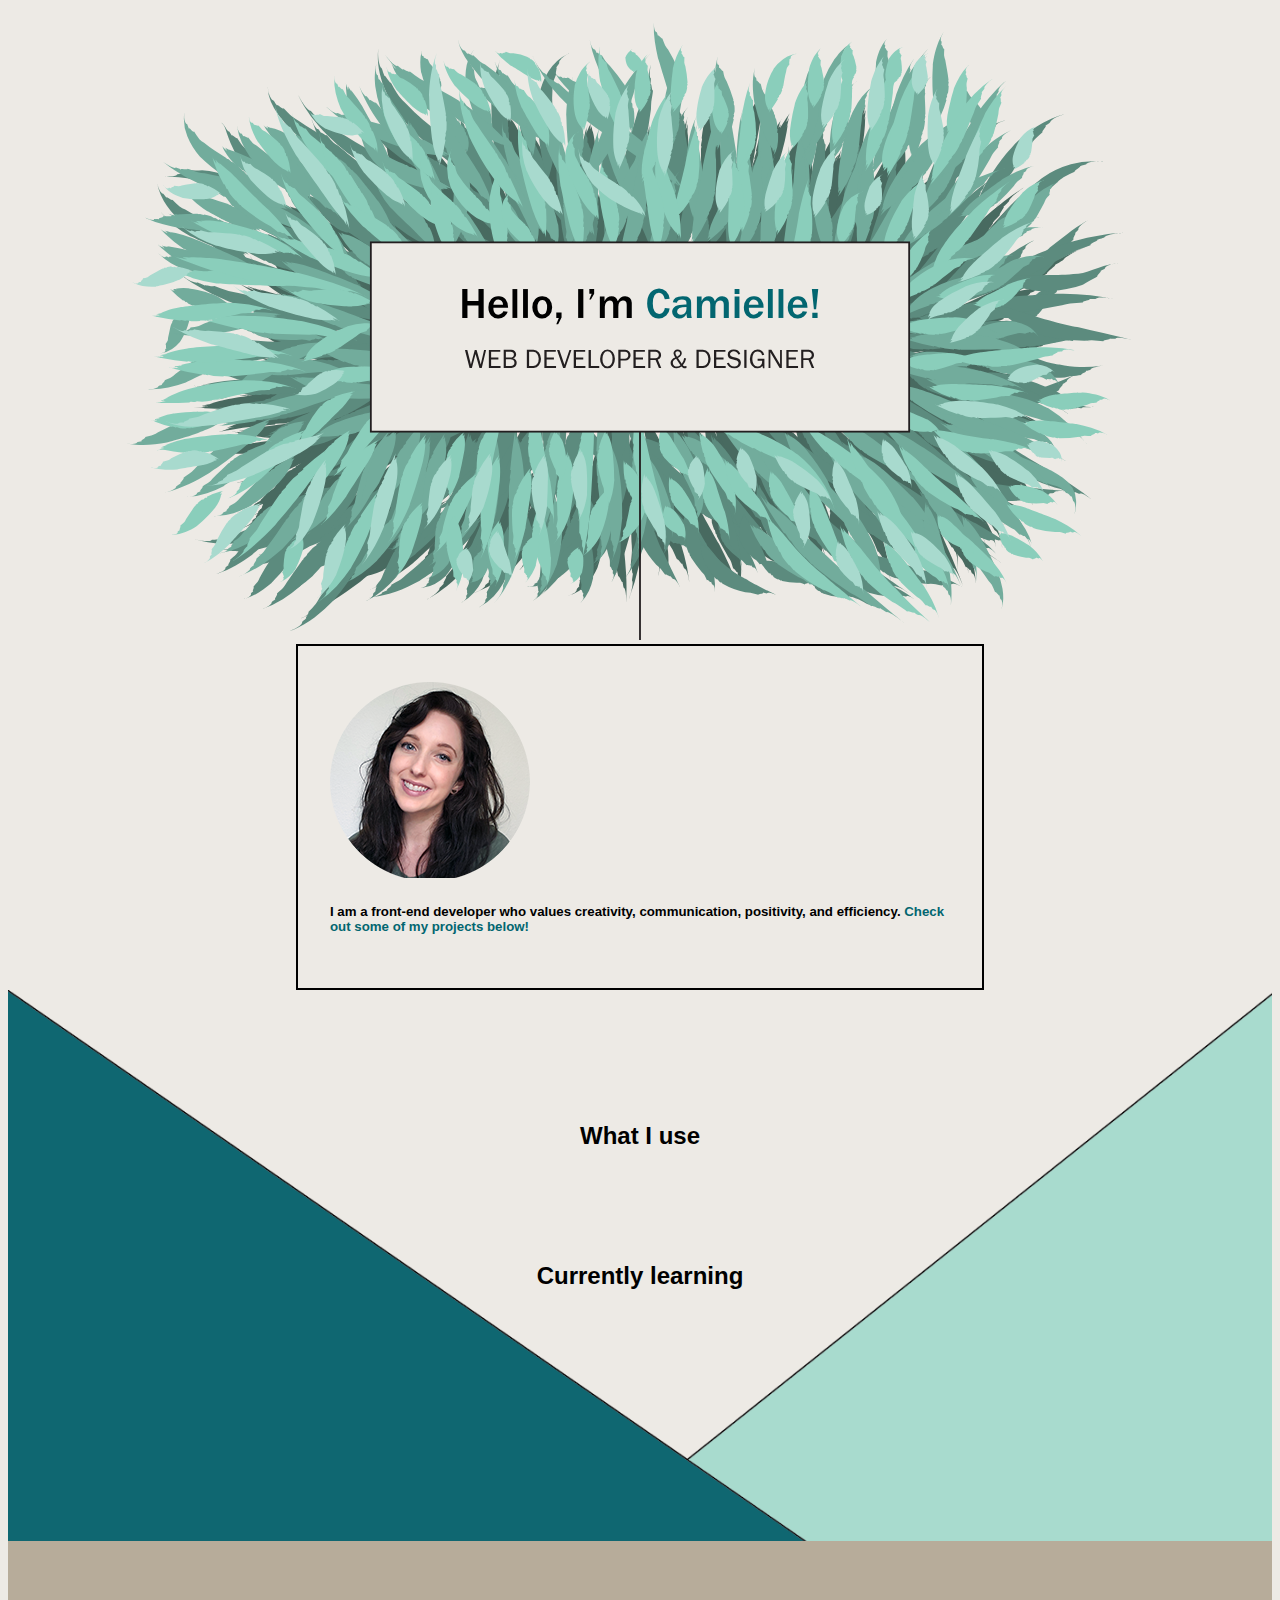
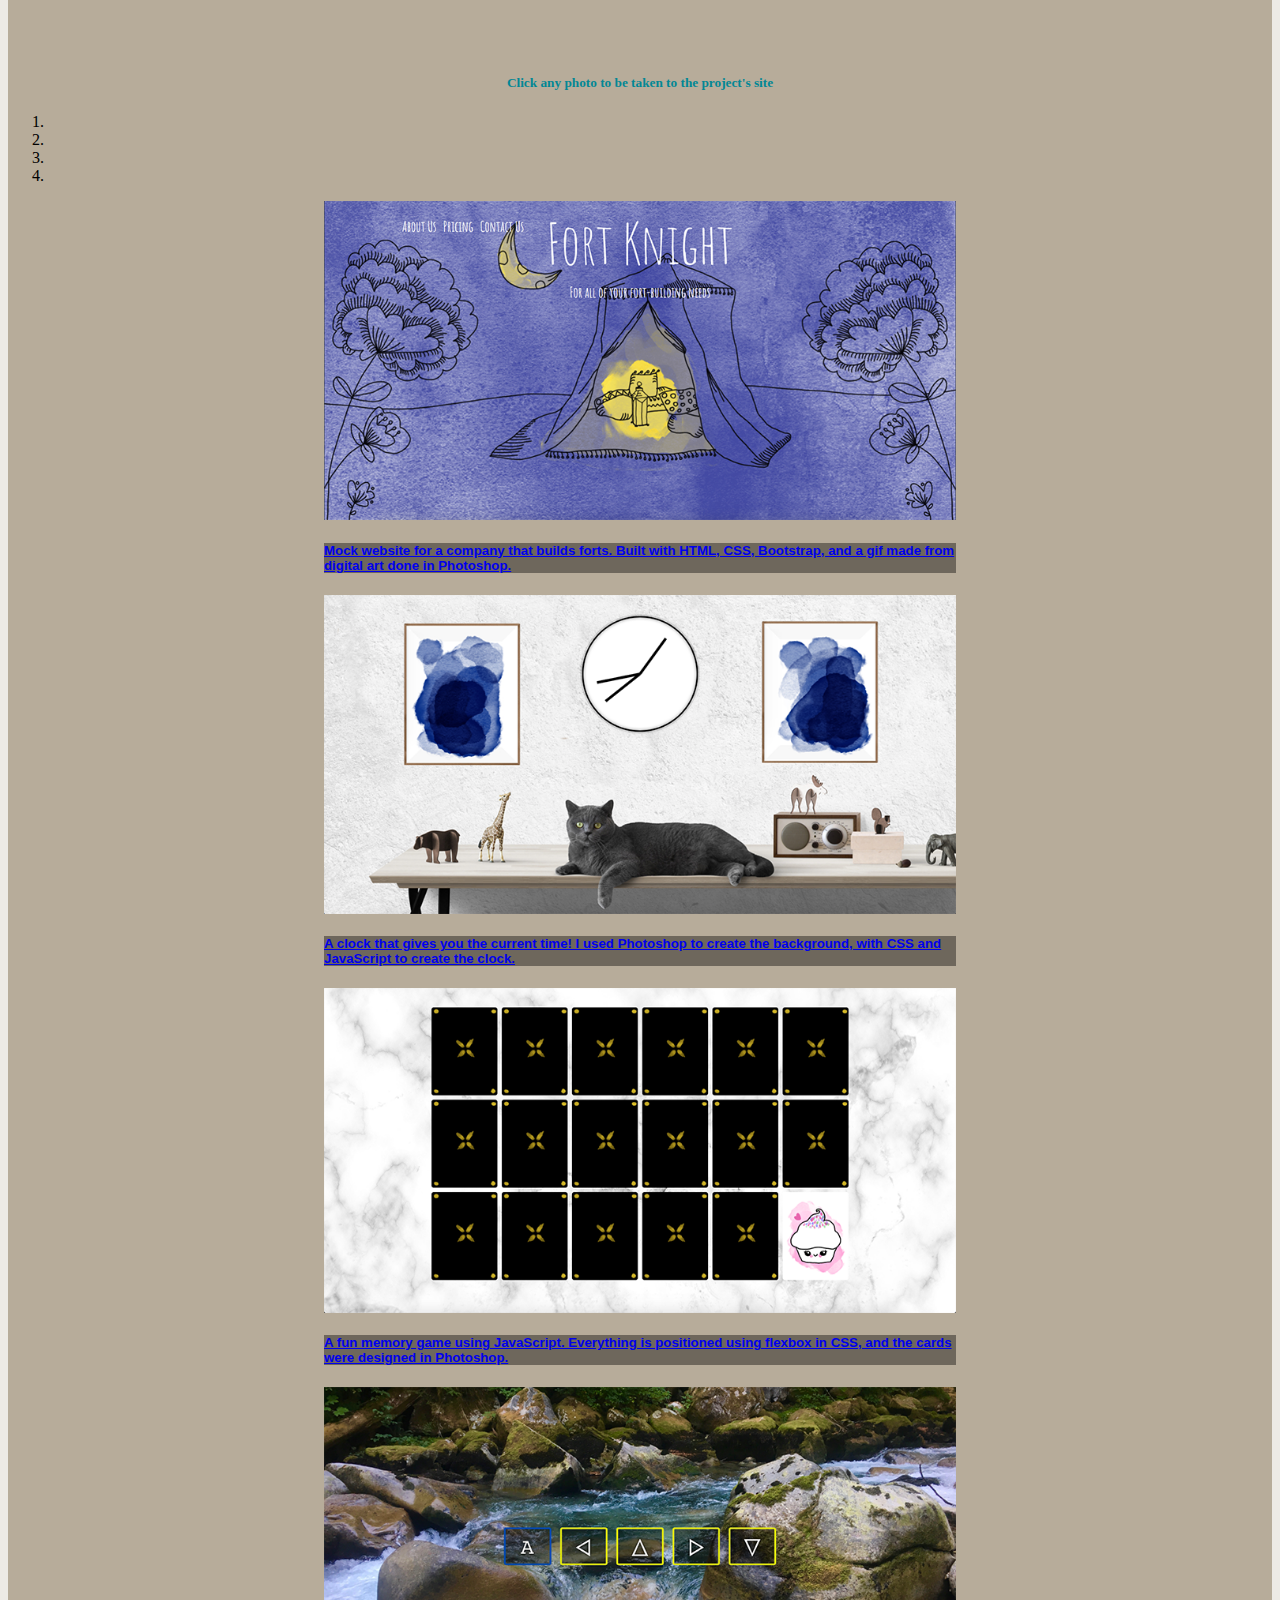
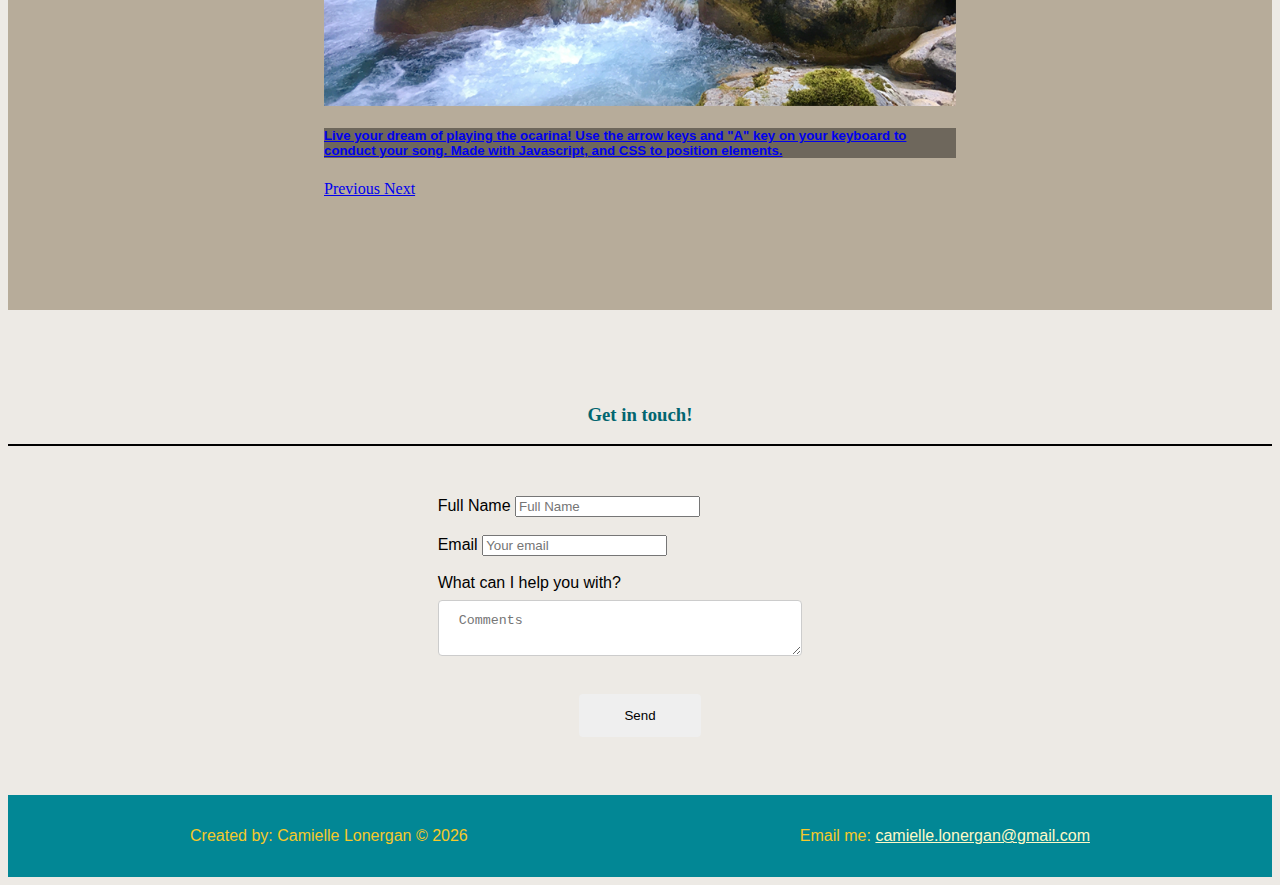
==== commit 9a0f9d14: "Add files via upload" ====
--- a/index.html
+++ b/index.html
@@ -30,7 +30,7 @@
                 <a href="gallery.html" data-toggle="tooltip" title="Gallery" data-placement="right" class="my-link" target="_blank"><i class="fas fa-image"></i></a>
             </li>
             <li>
-                <a href="lonergan_resume.pdf" data-toggle="tooltip" title="Resume" data-placement="right" class="my-link" download><i class="fa fa-download" aria-hidden="true"></i></a>
+                <a href="lonergan_resume.pdf" data-toggle="tooltip" title="Resume" data-placement="right" class="my-link" targe="_blank"><i class="fa fa-download" aria-hidden="true"></i></a>
             </li>
         </ul>
     </div>
--- a/style.css
+++ b/style.css
@@ -150,19 +150,22 @@
    margin: 0.4em;
 }
 
+#carouselExampleIndicators, .images {
+    background-color: #b7ac9a;  
+    width: 100%;
+    height: auto;
+}
+
+.images img {
+    display: block;
+    margin-left: auto;
+    margin-right: auto;
+    width: 100%;
+}
+
 .carousel-inner {
     margin: auto;
     width: 50%;
-}
-
-#carouselExampleIndicators, .images {
-    background-color: #b7ac9a;  
-    width: 100%;
-}
-
-img {
-    max-width: 100%;
-    height: auto;
 }
   
 .carousel-caption {
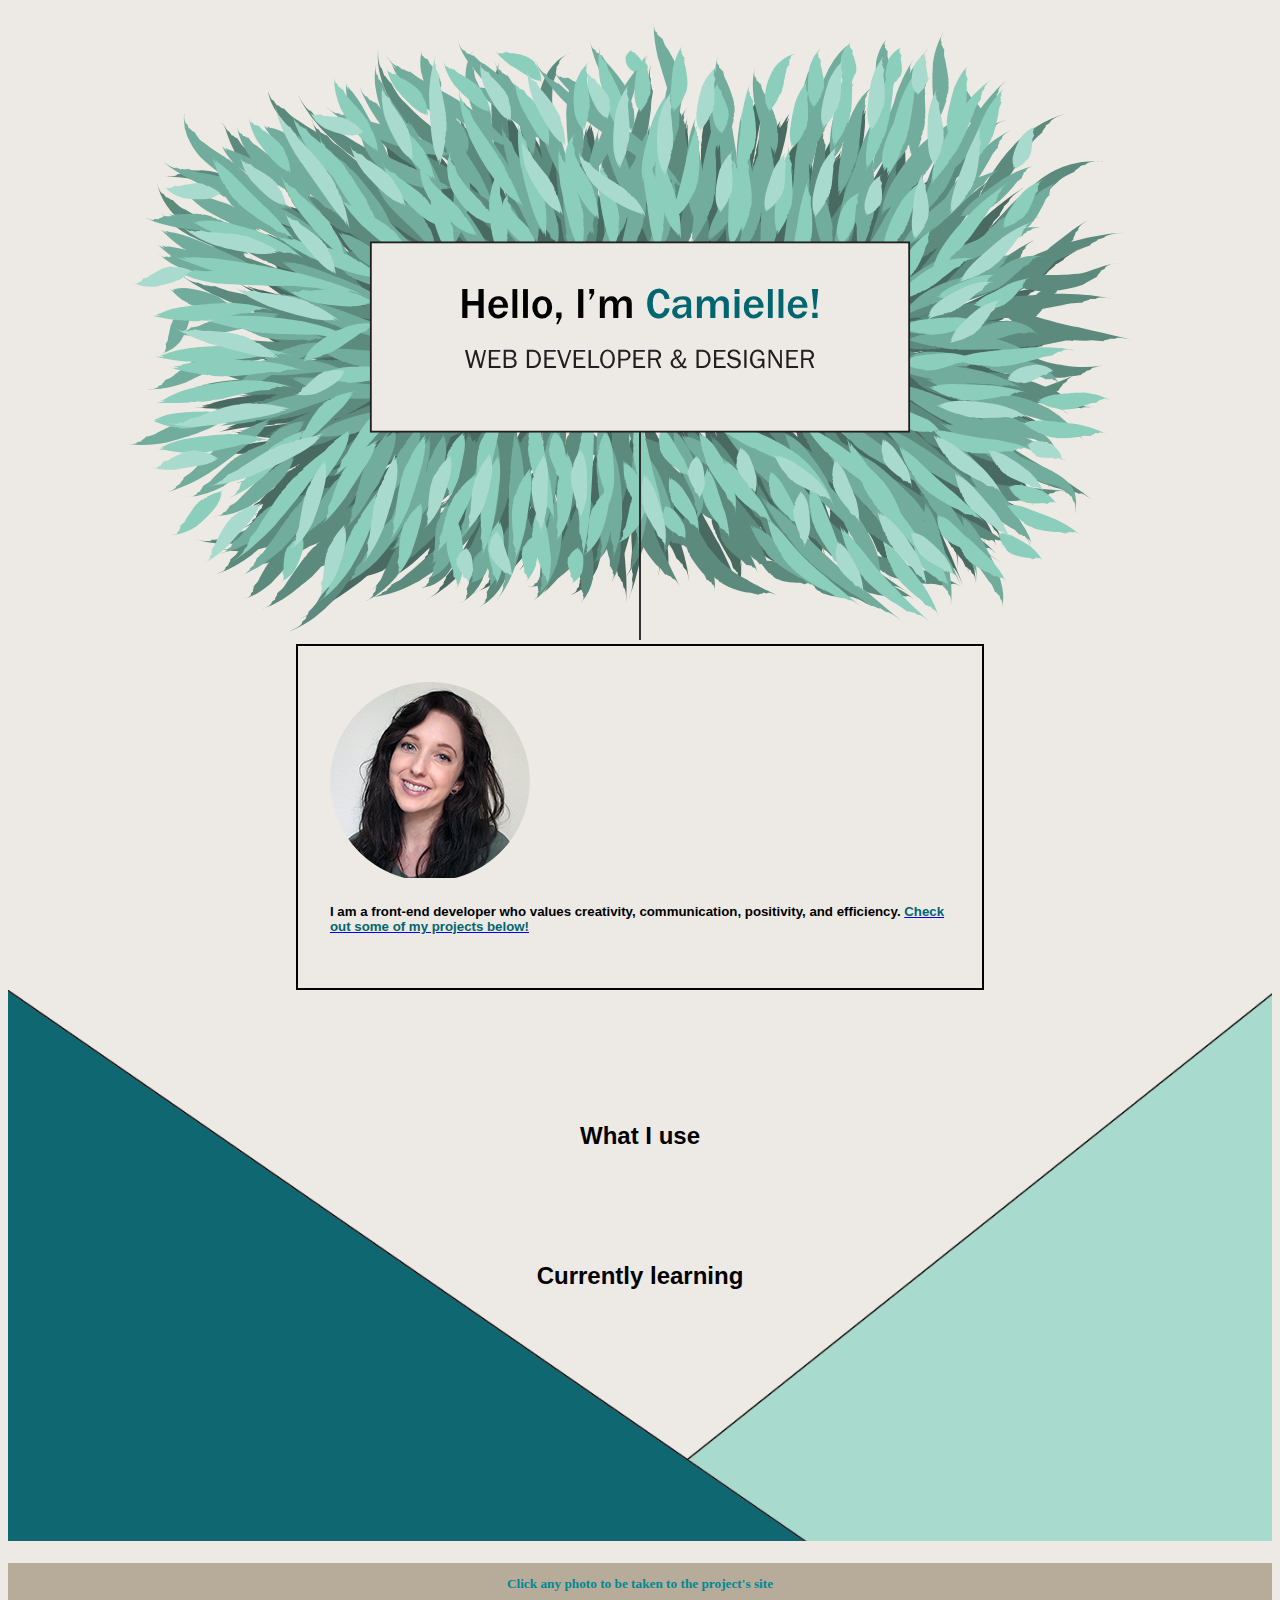
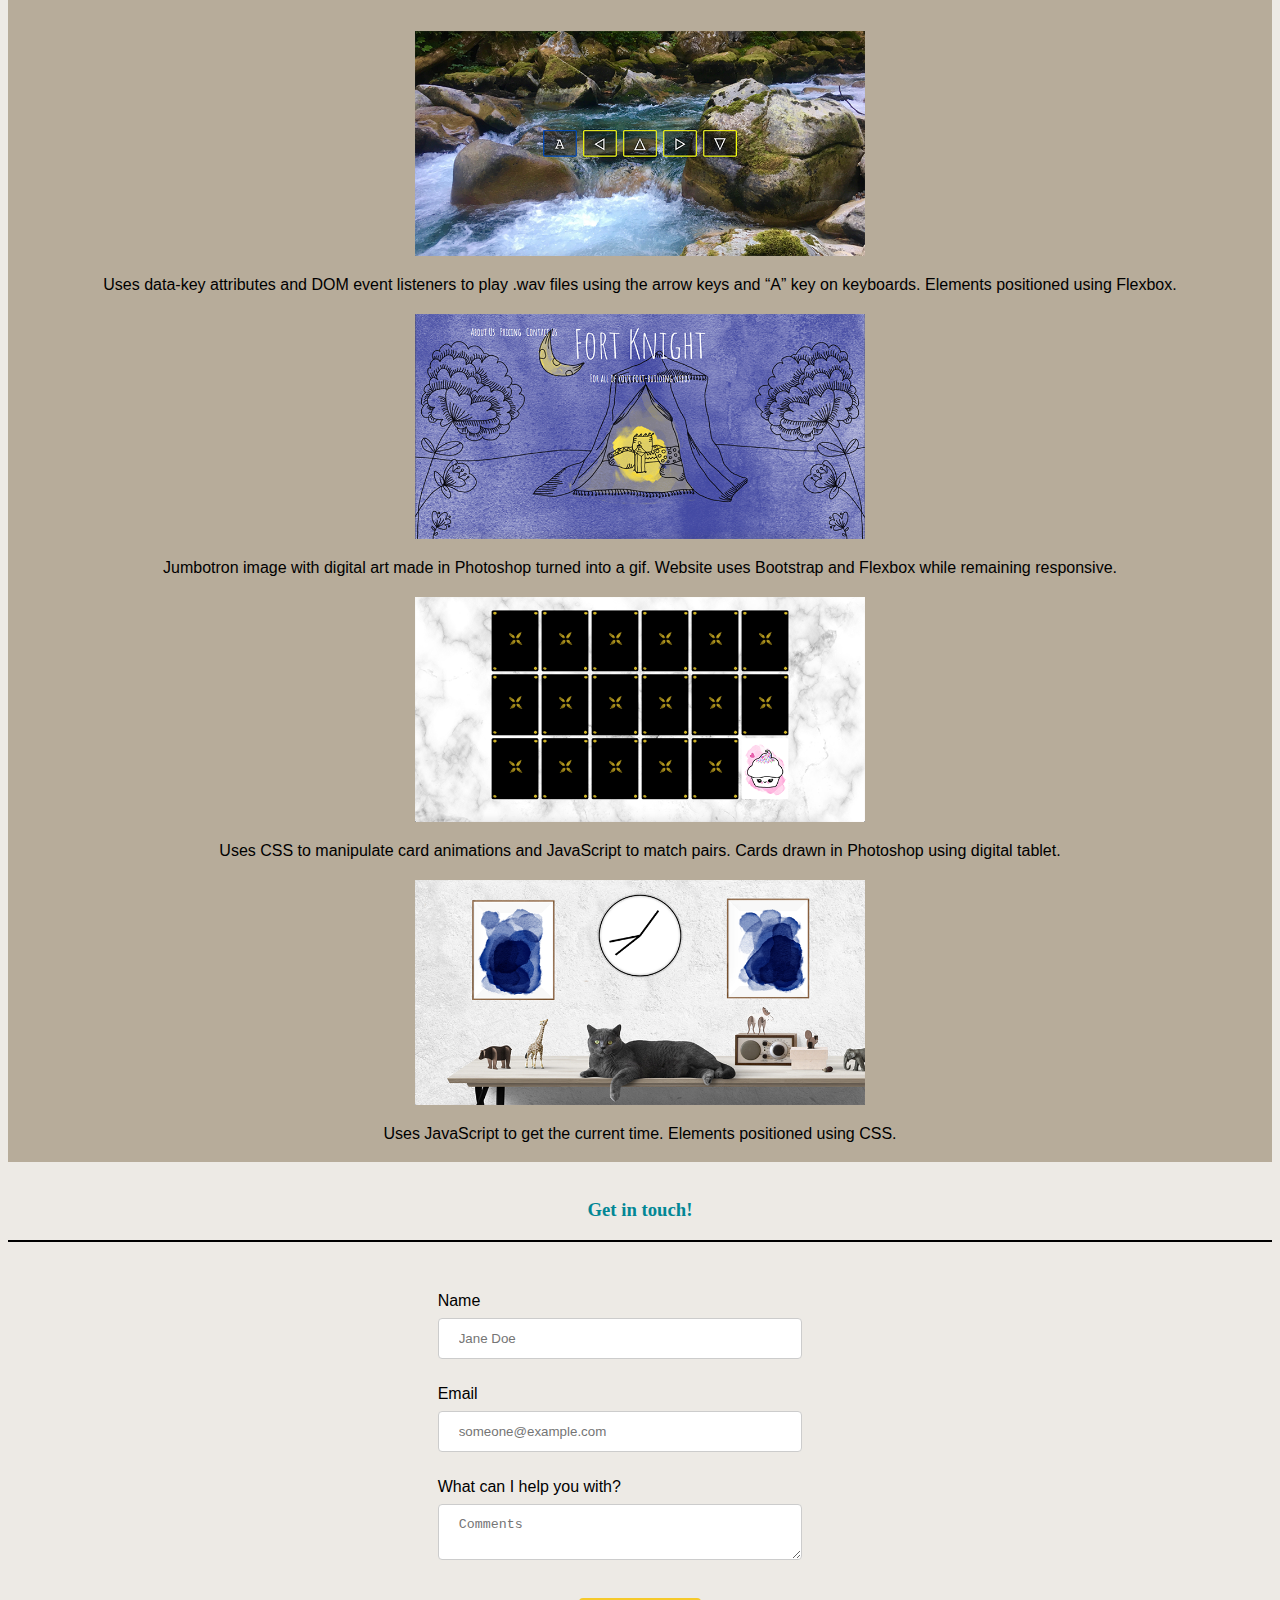
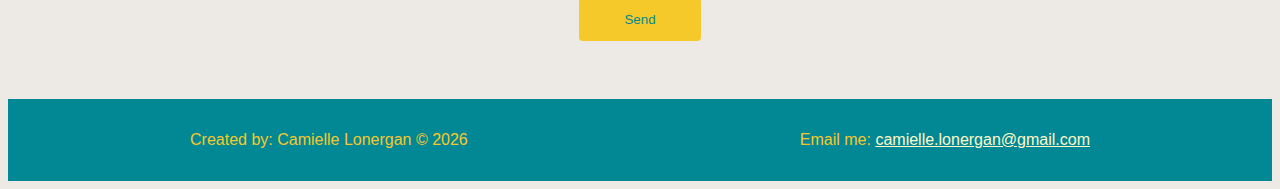
==== commit f35bac55: "Add files via upload" ====
--- a/index.html
+++ b/index.html
@@ -988,7 +988,9 @@
 			</div>
 			<div class="col-lg-8">
                     <h5>I am a front-end developer who values creativity, communication, positivity, and efficiency. 
-                        <span style="color:#026670">Check out some of my projects below!</span>
+                        <a href="index.html#projects">
+                            <span class="cursor" style="color:#026670">Check out some of my projects below!</span>
+                        </a>
                     </h5>
             </div>
         </div>
@@ -1016,66 +1018,78 @@
     </div>
     <!--END WHAT I USE-->
 
-    <!--IMAGE CAROUSEL-->
-    <div class="images">
-            <h5 class="top">Click any photo to be taken to the project's site</h5>
-        <div id="carouselExampleIndicators" class="carousel slide" data-ride="carousel">
-            <ol class="carousel-indicators">
-                <li data-target="#carouselExampleIndicators" data-slide-to="0" class="active"></li>
-                <li data-target="#carouselExampleIndicators" data-slide-to="1"></li>
-                <li data-target="#carouselExampleIndicators" data-slide-to="2"></li>
-                <li data-target="#carouselExampleIndicators" data-slide-to="3"></li>
-            </ol>
-            <div class="carousel-inner">
-                <div class="carousel-item active">
-                    <a href="https://elleimac.github.io/fort/" target="_blank"><img src="projects/fort.png" alt="Fort website">
-                        <div class="carousel-caption d-none d-md-block">
-                                <h5>Mock website for a company that builds forts. Built with HTML, CSS, Bootstrap, and a gif made from digital art done in Photoshop.</h5>
-                        </div>
-                    </a>
-                </div>
-                <div class="carousel-item">
-                    <a href="https://elleimac.github.io/clock/" target="_blank"><img src="projects/clock.png" alt="Clock project">
-                        <div class="carousel-caption d-none d-md-block">
-                                <h5>A clock that gives you the current time! I used Photoshop to create the background, with CSS and JavaScript to create the clock.</h5>
-                        </div>
-                    </a>
-                </div>
-                <div class="carousel-item">
-                    <a href="https://elleimac.github.io/memory/" target="_blank"><img src="projects/memory.png" alt="Memory game">
-                        <div class="carousel-caption d-none d-md-block">
-                                <h5>A fun memory game using JavaScript. Everything is positioned using flexbox in CSS, and the cards were designed in Photoshop.</h5>
-                        </div>
-                    </a>
-                </div>
-                <div class="carousel-item">
-                    <a href="https://elleimac.github.io/ocarina/" target="_blank"><img src="projects/ocarina.png" alt="Play the ocarina">
-                        <div class="carousel-caption d-none d-md-block">
-                                <h5>Live your dream of playing the ocarina! Use the arrow keys and "A" key on your keyboard to conduct your song. Made with Javascript, and CSS to position elements.</h5>
-                        </div>
-                    </a>
-                </div>
-            <a class="carousel-control-prev" href="#carouselExampleIndicators" role="button" data-slide="prev">
-                <span class="carousel-control-prev-icon" aria-hidden="true"></span>
-                <span class="sr-only">Previous</span>
-            </a>
-            <a class="carousel-control-next" href="#carouselExampleIndicators" role="button" data-slide="next">
-                <span class="carousel-control-next-icon" aria-hidden="true"></span>
-                <span class="sr-only">Next</span>
-            </a>
-            </div>
+    <!--PROJECT LIST-->
+    <div id="projects">
+        <h5 class="top">Click any photo to be taken to the project's site</h5>
+        <div class="images">
+            <table>
+                <tr>
+                    <td>
+                        <a class="project-img" href="https://elleimac.github.io/ocarina/" target="_blank">
+                            <img class="img-fluid cursor" src="projects/ocarina.png" width="450px" height="225px" alt="Play the ocarina">
+                        </a>
+                    </td>
+                </tr>
+                <tr>
+                    <td>
+                        <p class="project-img">Uses data-key attributes and DOM event listeners to play .wav files using the arrow keys and “A” key on keyboards. 
+                            Elements positioned using Flexbox.
+                        </p>
+                    </td>
+                </tr>
+                <tr>
+                    <td>
+                        <a class="project-img" href="https://elleimac.github.io/fort/" target="_blank">
+                            <img class="img-fluid cursor" src="projects/fort.png" width="450px" height="225px" alt="Fort website">
+                        </a>
+                    </td>
+                <tr>
+                    <td>
+                        <p class="project-img">Jumbotron image with digital art made in Photoshop turned into a gif. 
+                            Website uses Bootstrap and Flexbox while remaining responsive.
+                        </p>
+                    </td>
+                </tr>
+                <tr>
+                    <td>
+                        <a class="project-img" href="https://elleimac.github.io/memory/" target="_blank">
+                            <img class="img-fluid cursor" src="projects/memory.png" width="450px" height="225px" alt="Memory game">
+                        </a>
+                    </td>
+                </tr>
+                <tr> 
+                    <td>
+                        <p class="project-img">Uses CSS to manipulate card animations and JavaScript to match pairs. 
+                            Cards drawn in Photoshop using digital tablet.
+                        </p>
+                    </td>
+                </tr>
+                <tr>
+                    <td>
+                        <a class="project-img" href="https://elleimac.github.io/clock/" target="_blank">
+                            <img class="img-fluid cursor" src="projects/clock.png" width="450px" height="225px" alt="Clock project">
+                        </a>
+                    </td>
+                </tr>
+                <tr>
+                    <td>
+                        <p class="project-img">Uses JavaScript to get the current time. Elements positioned using CSS. 
+                        </p>
+                    </td>
+                </tr>
+            </table>
         </div>
     </div>
-    <!--END IMAGE CAROUSEL-->
+    <!--END PROJECT LIST-->
 
     <!--FORM-->
     <h3 class="upper">Get in touch!</h3>
     <div class="container">
 	    <form action="https://formspree.io/camielle.lonergan@gmail.com" method="POST">
-	    	<label for="name">Full Name</label>
-	  			<input type="text" name="name" placeholder="Full Name"><br><br>
+	    	<label for="name">Name</label>
+	  			<input type="text" name="name" placeholder="Jane Doe"><br><br>
 	  		<label for="name">Email</label>
-	  			<input type="email" name="_replyto" placeholder="Your email"><br><br>
+	  			<input type="email" name="_replyto" placeholder="someone@example.com"><br><br>
 	  		<label for="name">What can I help you with?</label>
 	  			<textarea name="message" placeholder="Comments"></textarea><br><br>
 	  		<div class="submit-btn"><input type="submit" value="Send"></div>
--- a/style.css
+++ b/style.css
@@ -150,41 +150,35 @@
    margin: 0.4em;
 }
 
-#carouselExampleIndicators, .images {
-    background-color: #b7ac9a;  
-    width: 100%;
-    height: auto;
-}
-
-.images img {
-    display: block;
+#projects {
+    background-color: #b7ac9a;
+}
+
+.top, .upper {
+    display: flex;
+    justify-content: center;
+    color: #028795;
+}
+
+.top {
+    padding: 1em;
+}
+
+.images {
+    font-family: 'Franklin Gothic Medium', 'Arial Narrow', Arial, sans-serif;
     margin-left: auto;
     margin-right: auto;
     width: 100%;
-}
-
-.carousel-inner {
-    margin: auto;
-    width: 50%;
-}
-  
-.carousel-caption {
-    background-color: rgba(0, 0, 0, 0.4);
-    font-family: 'Franklin Gothic Medium', 'Arial Narrow', Arial, sans-serif;
-}
-
-.images {
-    padding-top: 7em;
-    padding-bottom: 7em;
-}
-
-.top, .upper {
-    display: flex;
-    justify-content: center;
-}
-
-.top {
-    color: #028795;
+    display: flex;
+    flex-wrap: wrap;
+    justify-content: center;
+    align-items: center;
+}
+
+.project-img {
+    display: flex;
+    justify-content: center;
+    align-items: center;
 }
 
 .container {
@@ -198,17 +192,7 @@
 	flex-wrap: wrap;
 }
 
-input[type=text], input[type=email], {
-    width: 50%;
-    padding: 12px 20px;
-    margin: 8px 0;
-    display: inline-block;
-    border: 1px solid #ccc;
-    border-radius: 4px;
-    box-sizing: border-box;
-}
-
-textarea {
+input[type=text], input[type=email], textarea{
     width: 90%;
     padding: 12px 20px;
     margin: 8px 0;
@@ -220,15 +204,16 @@
 
 input[type=submit] {
     width: 30%;
-    color: black;
+    color: #028795;
     padding: 14px 20px;
     margin: 8px 0;
     border: none;
     border-radius: 4px;
     cursor: pointer;
-}
-
-input[type=submit]:hover {
+    background-color: #f6c92a;
+}
+
+input[type=submit]:hover, .cursor:hover {
     opacity: 0.7;
 }
 
@@ -238,8 +223,7 @@
 }
 
 .upper {
-    padding-top: 4em;
-    color: #026670;
+    padding-top: 1em;
 }
 
 footer {
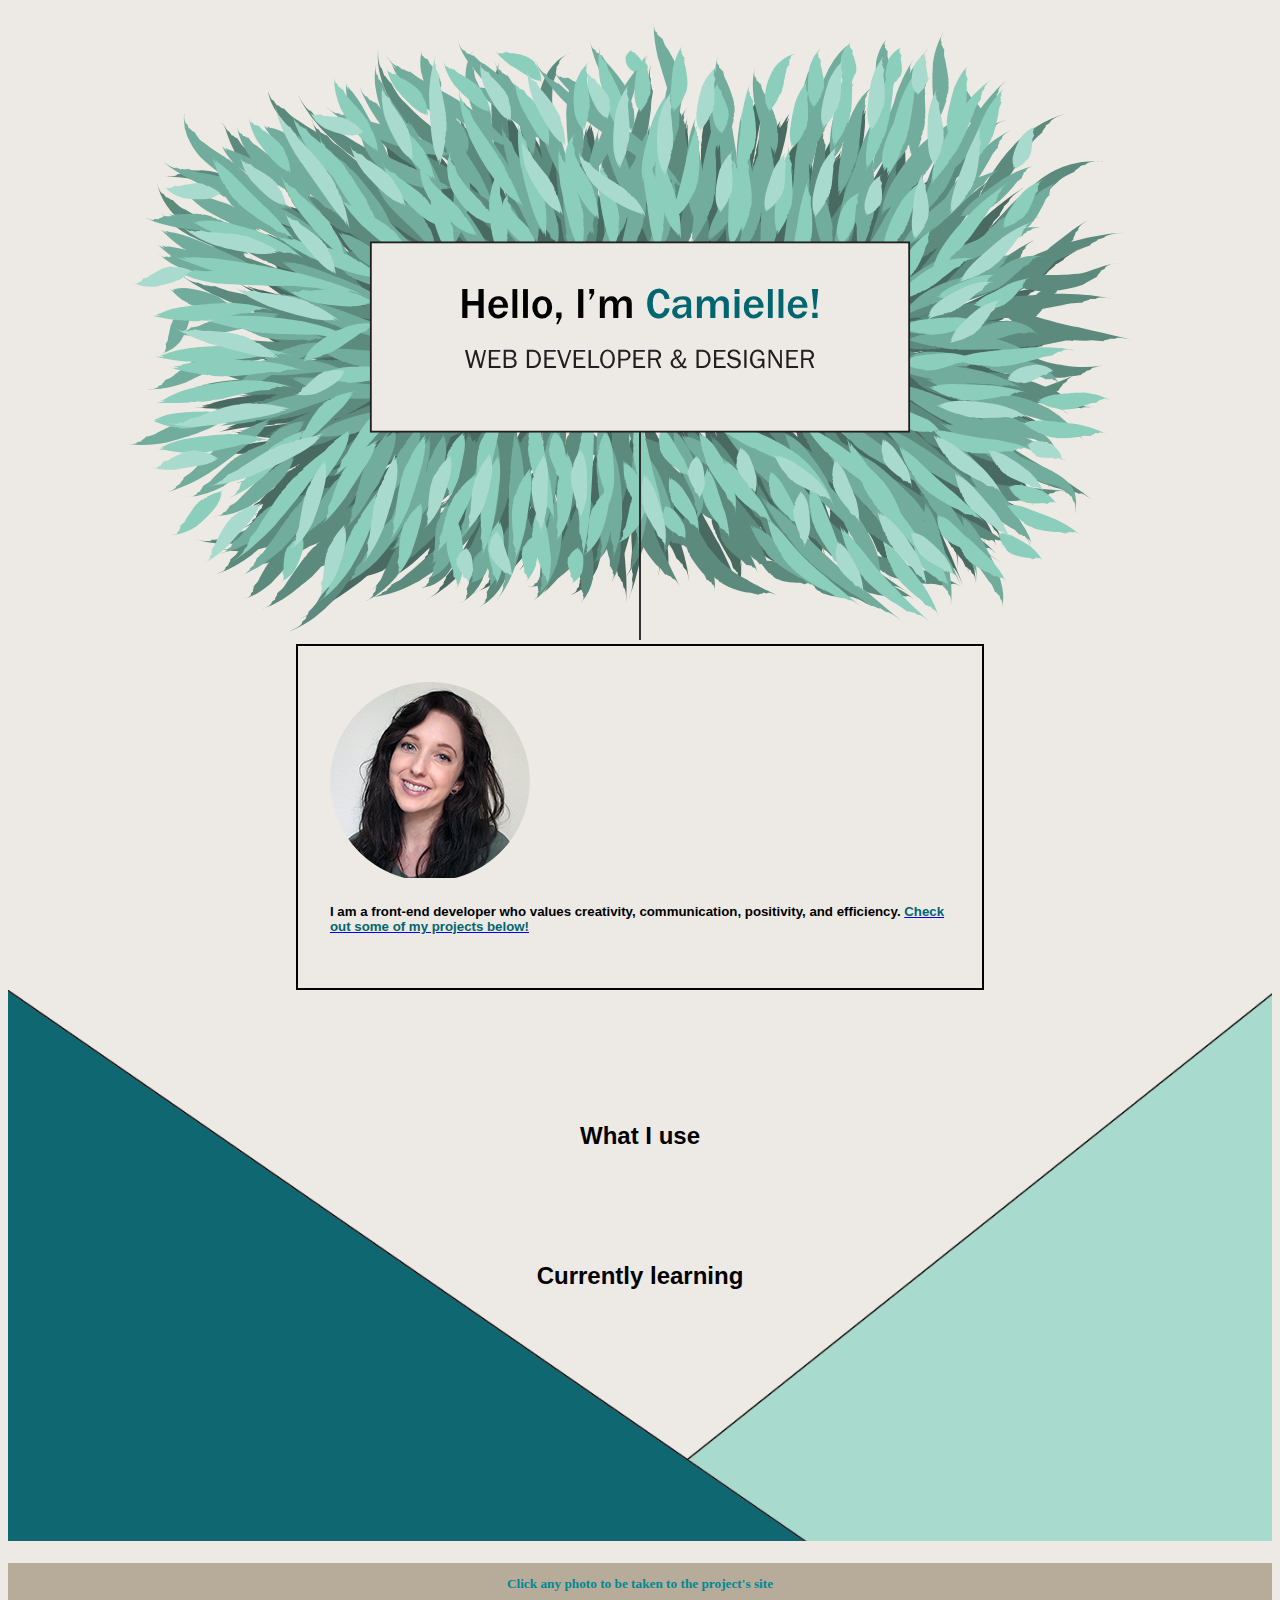
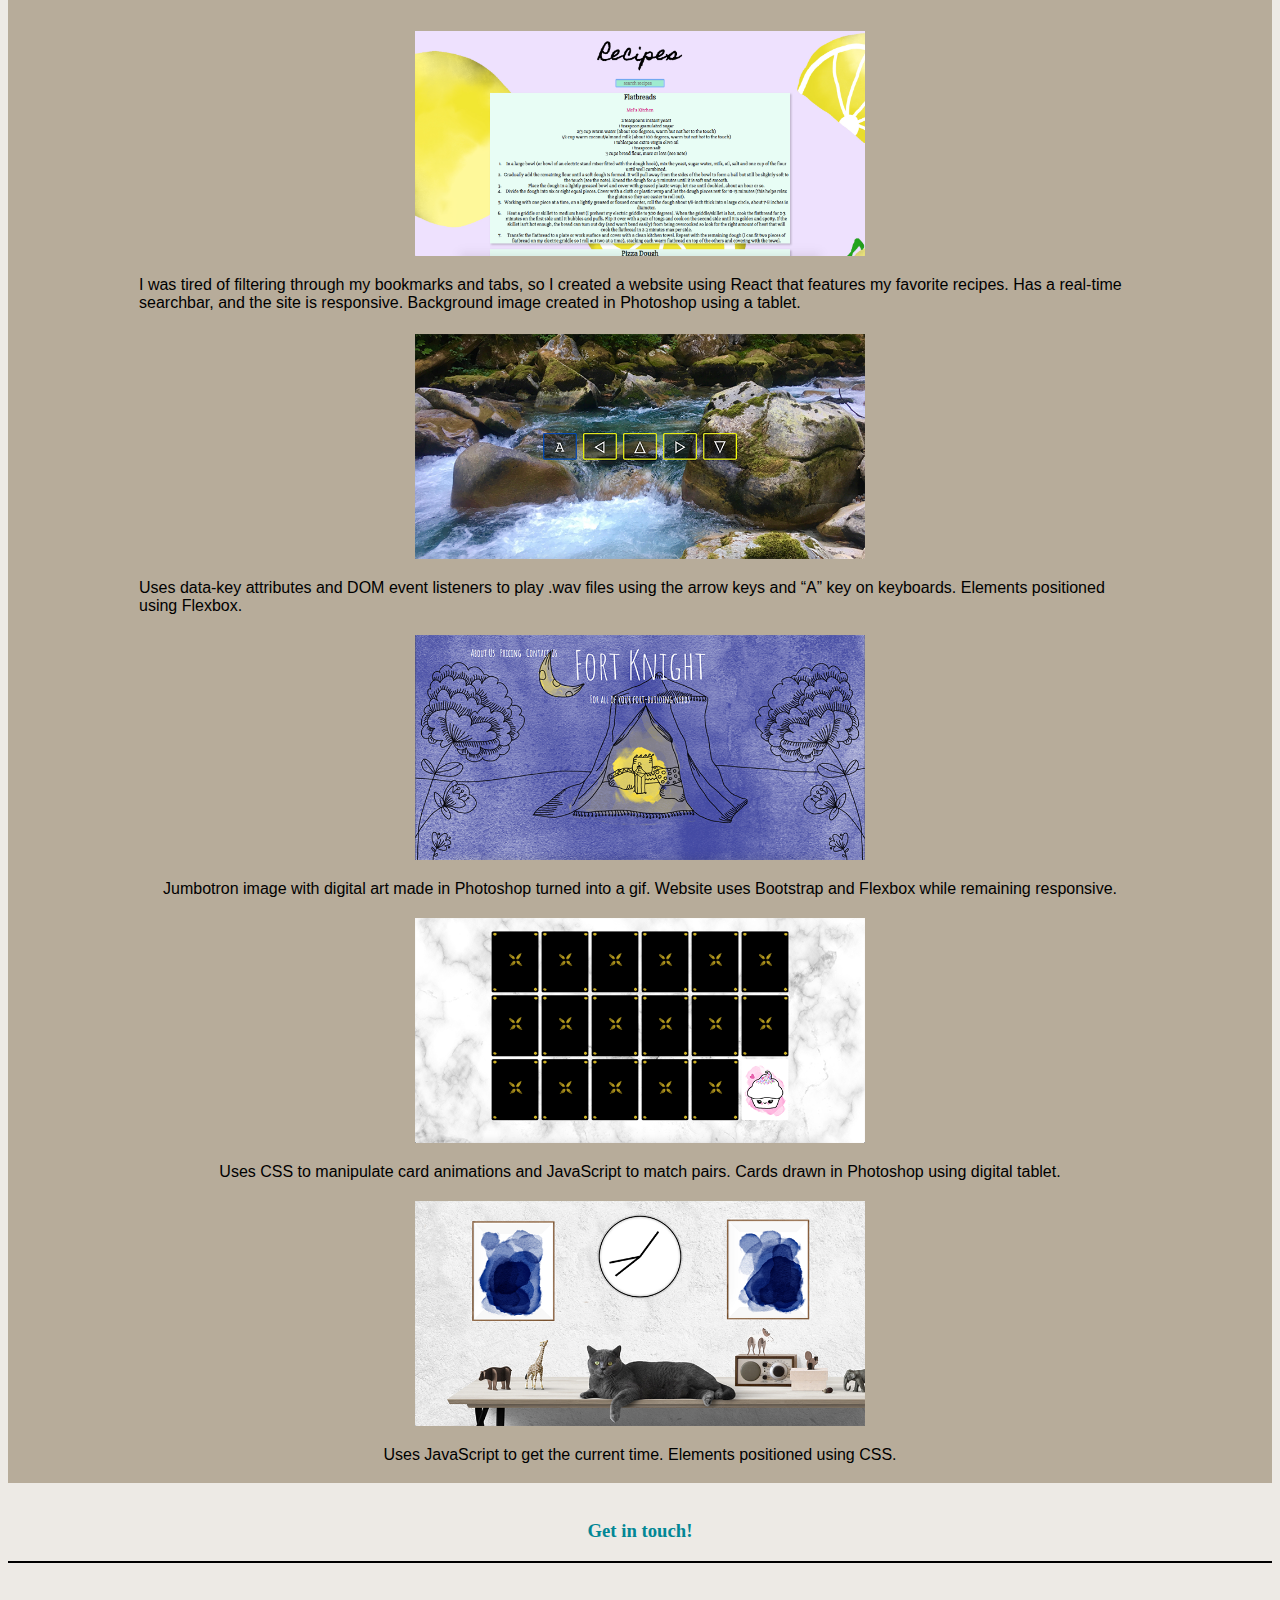
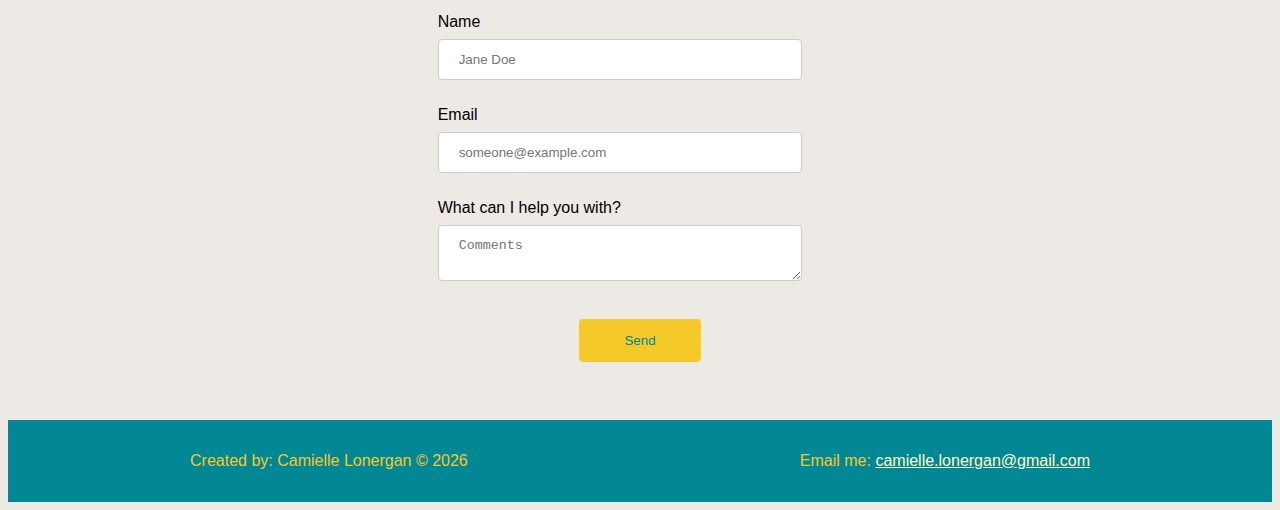
==== commit df713b25: "Add files via upload" ====
--- a/index.html
+++ b/index.html
@@ -1025,6 +1025,20 @@
             <table>
                 <tr>
                     <td>
+                        <a class="project-img" href="https://elleimac.github.io/recipes/" target="_blank">
+                            <img class="img-fluid cursor" src="projects/recipes.png" width="450px" height="225px" alt="favorite recipes">
+                        </a>
+                    </td>
+                </tr>
+                <tr>
+                    <td>
+                        <p class="project-img">I was tired of filtering through my bookmarks and tabs, so I created a website using React that features my favorite recipes. Has a real-time searchbar, and the site is responsive. Background image created in Photoshop using a tablet.
+                        </p>
+                    </td>
+                </tr>
+                <tr>
+                <tr>
+                    <td>
                         <a class="project-img" href="https://elleimac.github.io/ocarina/" target="_blank">
                             <img class="img-fluid cursor" src="projects/ocarina.png" width="450px" height="225px" alt="Play the ocarina">
                         </a>
--- a/style.css
+++ b/style.css
@@ -1,279 +1,311 @@
-
-body, html {
-    background-color: #edeae5;
+body,
+html {
+	background-color: #edeae5;
 }
 
 /*SVG code*/
 
 @keyframes blink1 {
-    0%, 100% {fill: #9fedd7;}
-    50% {fill: #f6c92a;}
+	0%,
+	100% {
+		fill: #9fedd7;
+	}
+	50% {
+		fill: #f6c92a;
+	}
 }
 
 @keyframes blink2 {
-    0%, 100% {fill: #8acebb;}
-    50% {fill: #73ac9c;}
+	0%,
+	100% {
+		fill: #8acebb;
+	}
+	50% {
+		fill: #73ac9c;
+	}
 }
 
 @keyframes blink3 {
-    0%, 100% {fill: #73ac9c;}
-    50% {fill: #8acebb;}
+	0%,
+	100% {
+		fill: #73ac9c;
+	}
+	50% {
+		fill: #8acebb;
+	}
 }
 
 @keyframes blink4 {
-    0%, 100% {fill: #5c8b7e;}
-    50% {fill: #9fedd7;}
+	0%,
+	100% {
+		fill: #5c8b7e;
+	}
+	50% {
+		fill: #9fedd7;
+	}
 }
 
 @keyframes blink5 {
-    0%, 100% {fill: #476a60;}
-    50% {fill: #f6c92a;}
-}
-  
+	0%,
+	100% {
+		fill: #476a60;
+	}
+	50% {
+		fill: #f6c92a;
+	}
+}
+
 .cls-6 {
-    animation-name: blink1;
-    animation-duration: 5s;
-    animation-timing-function: linear;
-    
+	animation-name: blink1;
+	animation-duration: 5s;
+	animation-timing-function: linear;
 }
 
 .cls-5 {
-    animation-name: blink2;
-    animation-duration: 5s;
-    animation-timing-function: linear;
-   
-    animation-delay: 2s;
+	animation-name: blink2;
+	animation-duration: 5s;
+	animation-timing-function: linear;
+
+	animation-delay: 2s;
 }
 
 .cls-4 {
-    animation-name: blink3;
-    animation-duration: 5s;
-    animation-timing-function: linear;
-   
-    animation-delay: 3s;
+	animation-name: blink3;
+	animation-duration: 5s;
+	animation-timing-function: linear;
+
+	animation-delay: 3s;
 }
 
 .cls-3 {
-    animation-name: blink4;
-    animation-duration: 5s;
-    animation-timing-function: linear;
-    
-    animation-delay: 5s;
+	animation-name: blink4;
+	animation-duration: 5s;
+	animation-timing-function: linear;
+
+	animation-delay: 5s;
 }
 
 .cls-2 {
-    animation-name: blink5;
-    animation-duration: 5s;
-    animation-timing-function: linear;
-   
-    animation-delay: 6s;
+	animation-name: blink5;
+	animation-duration: 5s;
+	animation-timing-function: linear;
+
+	animation-delay: 6s;
 }
 
 /*End SVG code*/
 
 .col-lg-8 {
-    display: flex;
-    justify-content: center;
-    align-content: center;
-    align-items: center;
-    flex-wrap: wrap;
+	display: flex;
+	justify-content: center;
+	align-content: center;
+	align-items: center;
+	flex-wrap: wrap;
 }
 
 a:hover {
-    text-decoration: none;
+	text-decoration: none;
 }
 
 .about-me {
-    font-family: 'Franklin Gothic Medium', 'Arial Narrow', Arial, sans-serif;
-    color: black;
-    padding-right: 2em;
-    padding-left: 2em;
-    margin-right: 18em;
-    margin-left: 18em;
-    display: flex;
-    align-content: center;
-    padding-top: 2em;
-    padding-bottom: 2em;
-    border: 2px solid black;
+	font-family: "Franklin Gothic Medium", "Arial Narrow", Arial, sans-serif;
+	color: black;
+	padding-right: 2em;
+	padding-left: 2em;
+	margin-right: 18em;
+	margin-left: 18em;
+	display: flex;
+	align-content: center;
+	padding-top: 2em;
+	padding-bottom: 2em;
+	border: 2px solid black;
 }
 
 .use {
-    font-family: 'Franklin Gothic Medium', 'Arial Narrow', Arial, sans-serif;
-    background-image: url('squares.png');
-    background-repeat: no-repeat;
-    background-size: cover;
-    color: black;
-    padding-top: 7em;
-    padding-bottom: 10em;
-    display: flex;
-    flex-direction: column;
-    align-items: center;
-    flex-wrap: wrap;
+	font-family: "Franklin Gothic Medium", "Arial Narrow", Arial, sans-serif;
+	background-image: url("squares.png");
+	background-repeat: no-repeat;
+	background-size: cover;
+	color: black;
+	padding-top: 7em;
+	padding-bottom: 10em;
+	display: flex;
+	flex-direction: column;
+	align-items: center;
+	flex-wrap: wrap;
 }
 
 ul {
-    list-style-type: none;
+	list-style-type: none;
 }
 
 .fixed {
-    position: fixed;
-    height: 100%;
-    width: 160px;
-    z-index: 1;
-    top: 0;
-    padding-right: 2em;
+	position: fixed;
+	height: 100%;
+	width: 160px;
+	z-index: 1;
+	top: 0;
+	padding-right: 2em;
 }
 
 .sidebar-fixed {
-    display: flex;
-    flex-direction: column;
-    align-items: flex-end;
-}
-
-.my-link  {
-    font-size: 2.3em;
-    color: #03cade;
+	display: flex;
+	flex-direction: column;
+	align-items: flex-end;
+}
+
+.my-link {
+	font-size: 2.3em;
+	color: #03cade;
 }
 
 .my-link:hover {
-    color: #f6c92a;
+	color: #f6c92a;
 }
 
 .icons {
-    color: #dbad09;
-    font-size: 2.3em;
-    padding-top: 0.2em;
-    padding-bottom: 0.6em;
-}
-
-.icons .fab, .icons .fas {
-   margin: 0.4em;
+	color: #dbad09;
+	font-size: 2.3em;
+	padding-top: 0.2em;
+	padding-bottom: 0.6em;
+}
+
+.icons .fab,
+.icons .fas {
+	margin: 0.4em;
 }
 
 #projects {
-    background-color: #b7ac9a;
-}
-
-.top, .upper {
-    display: flex;
-    justify-content: center;
-    color: #028795;
+	background-color: #b7ac9a;
+}
+
+.top,
+.upper {
+	display: flex;
+	justify-content: center;
+	color: #028795;
 }
 
 .top {
-    padding: 1em;
+	padding: 1em;
 }
 
 .images {
-    font-family: 'Franklin Gothic Medium', 'Arial Narrow', Arial, sans-serif;
-    margin-left: auto;
-    margin-right: auto;
-    width: 100%;
-    display: flex;
-    flex-wrap: wrap;
-    justify-content: center;
-    align-items: center;
+	font-family: "Franklin Gothic Medium", "Arial Narrow", Arial, sans-serif;
+	margin-left: auto;
+	margin-right: auto;
+	width: 100%;
+	display: flex;
+	flex-wrap: wrap;
+	justify-content: center;
+	align-items: center;
 }
 
 .project-img {
-    display: flex;
-    justify-content: center;
-    align-items: center;
+	display: flex;
+	justify-content: center;
+	align-items: center;
+	padding-left: 8em;
+	padding-right: 8em;
 }
 
 .container {
 	border-top: solid;
-    border-width: 2px;
-	display: flex;
-    align-items: center;
-	font-family: 'Franklin Gothic Medium', 'Arial Narrow', Arial, sans-serif;
+	border-width: 2px;
+	display: flex;
+	align-items: center;
+	font-family: "Franklin Gothic Medium", "Arial Narrow", Arial, sans-serif;
 	padding: 50px;
 	flex-direction: column;
 	flex-wrap: wrap;
 }
 
-input[type=text], input[type=email], textarea{
-    width: 90%;
-    padding: 12px 20px;
-    margin: 8px 0;
-    display: inline-block;
-    border: 1px solid #ccc;
-    border-radius: 4px;
-    box-sizing: border-box;
-}
-
-input[type=submit] {
-    width: 30%;
-    color: #028795;
-    padding: 14px 20px;
-    margin: 8px 0;
-    border: none;
-    border-radius: 4px;
-    cursor: pointer;
-    background-color: #f6c92a;
-}
-
-input[type=submit]:hover, .cursor:hover {
-    opacity: 0.7;
+input[type="text"],
+input[type="email"],
+textarea {
+	width: 90%;
+	padding: 12px 20px;
+	margin: 8px 0;
+	display: inline-block;
+	border: 1px solid #ccc;
+	border-radius: 4px;
+	box-sizing: border-box;
+}
+
+input[type="submit"] {
+	width: 30%;
+	color: #028795;
+	padding: 14px 20px;
+	margin: 8px 0;
+	border: none;
+	border-radius: 4px;
+	cursor: pointer;
+	background-color: #f6c92a;
+}
+
+input[type="submit"]:hover,
+.cursor:hover {
+	opacity: 0.7;
 }
 
 .submit-btn {
 	display: flex;
-    justify-content: center;
+	justify-content: center;
 }
 
 .upper {
-    padding-top: 1em;
+	padding-top: 1em;
 }
 
 footer {
-    font-family: 'Franklin Gothic Medium', 'Arial Narrow', Arial, sans-serif;
-    background-color: #028795;
-    color: #f6c92a;
-    padding: 1em;
-    display: flex;
-    justify-content: center;
-    justify-content: space-around;
+	font-family: "Franklin Gothic Medium", "Arial Narrow", Arial, sans-serif;
+	background-color: #028795;
+	color: #f6c92a;
+	padding: 1em;
+	display: flex;
+	justify-content: center;
+	justify-content: space-around;
 }
 
 footer a {
-    color: #fef9c7;
+	color: #fef9c7;
 }
 
 footer a:hover {
-    color: #03cade;
-    text-decoration: none;
+	color: #03cade;
+	text-decoration: none;
 }
 
 @media only screen and (max-width: 790px) {
-    .about-me {
-        border: none;
-        margin: auto;
-    }
-    .about-me h5, .top {
-        text-align: center;
-    }
-    .col-lg-4 {
-        display: flex;
-        justify-content: center;
-    }
-    .my-link  {
-        font-size: 1.3em;
-    }
-    .sidebar-fixed {
-        display: flex;
-        flex-direction: column;
-        align-items: flex-end;
-        width: 20px;
-    }
-    footer {
-        display: flex;
-        flex-wrap: wrap;
-    }
+	.about-me {
+		border: none;
+		margin: auto;
+	}
+	.about-me h5,
+	.top {
+		text-align: center;
+	}
+	.col-lg-4 {
+		display: flex;
+		justify-content: center;
+	}
+	.my-link {
+		font-size: 1.3em;
+	}
+	.sidebar-fixed {
+		display: flex;
+		flex-direction: column;
+		align-items: flex-end;
+		width: 20px;
+	}
+	footer {
+		display: flex;
+		flex-wrap: wrap;
+	}
 }
 
 @media only screen and (max-width: 1000px) {
-    .my-link  {
-        font-size: 1.6em;
-    }
-}+	.my-link {
+		font-size: 1.6em;
+	}
+}
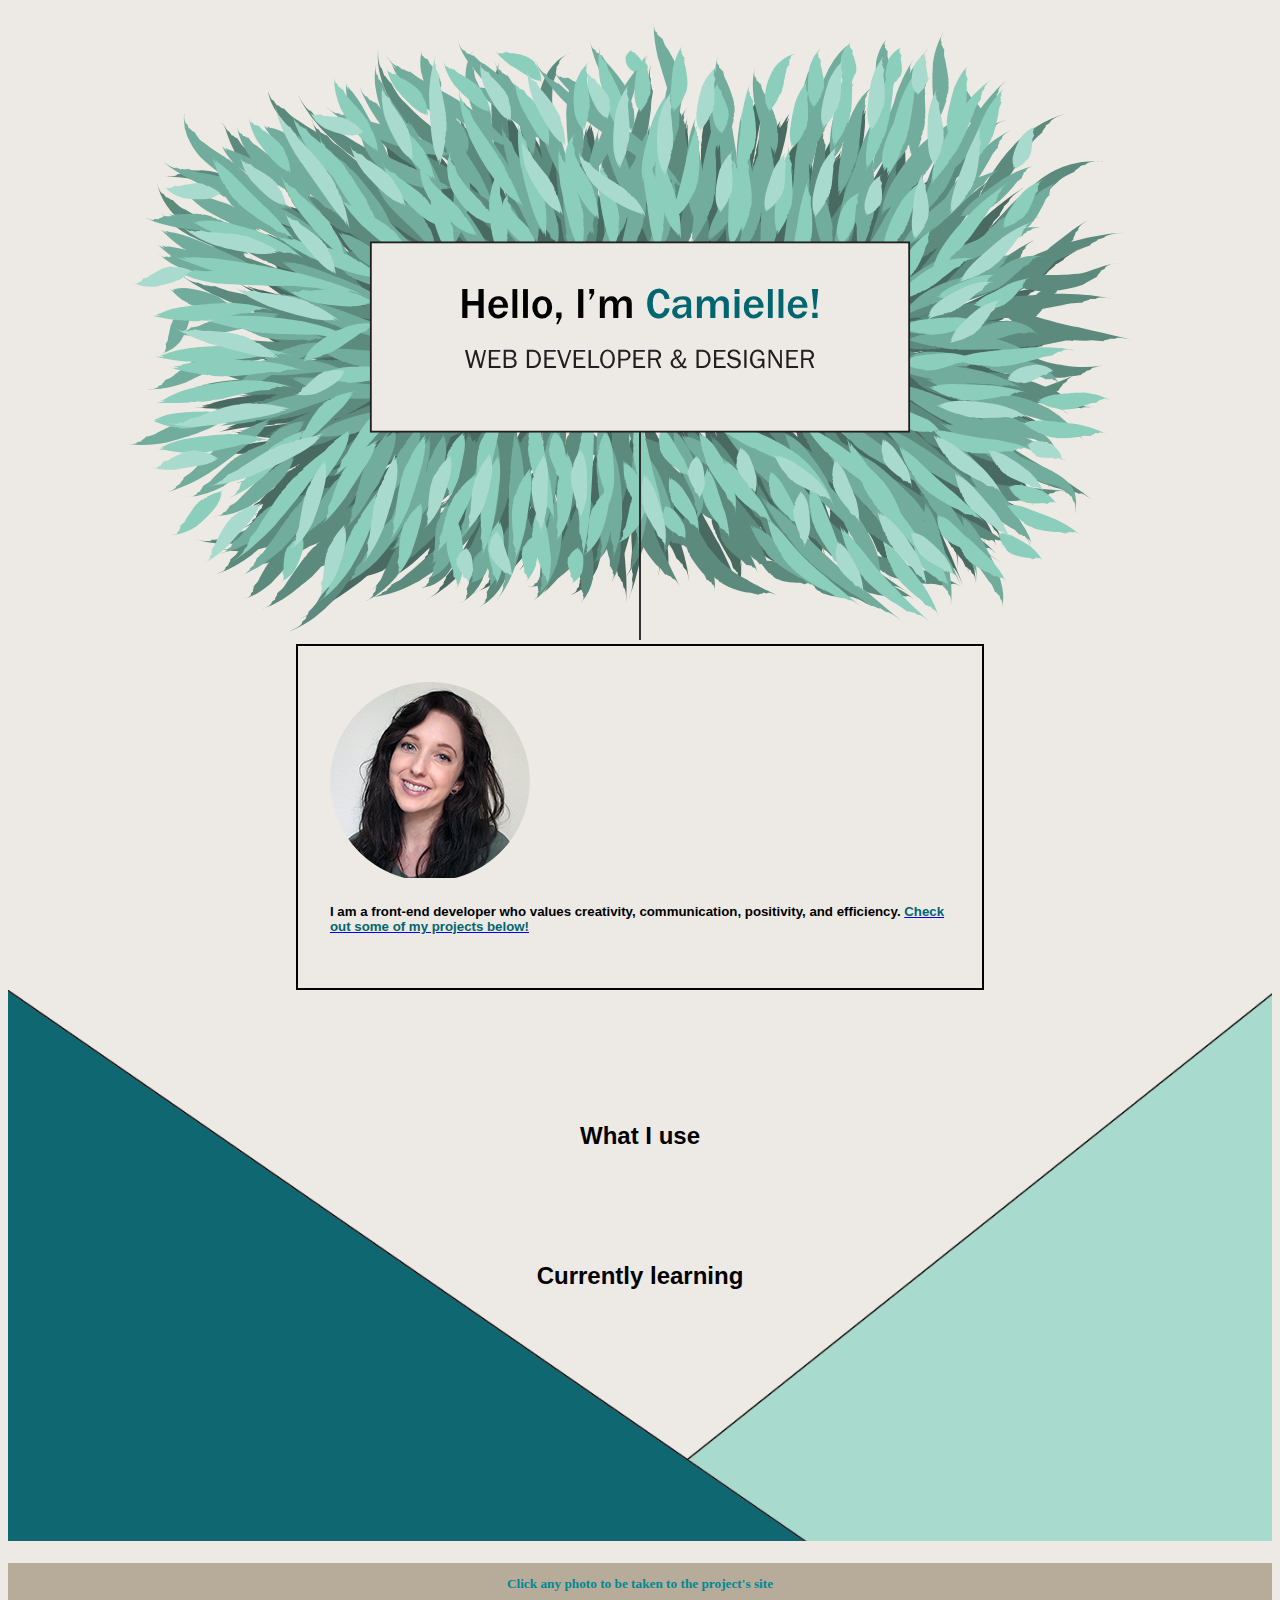
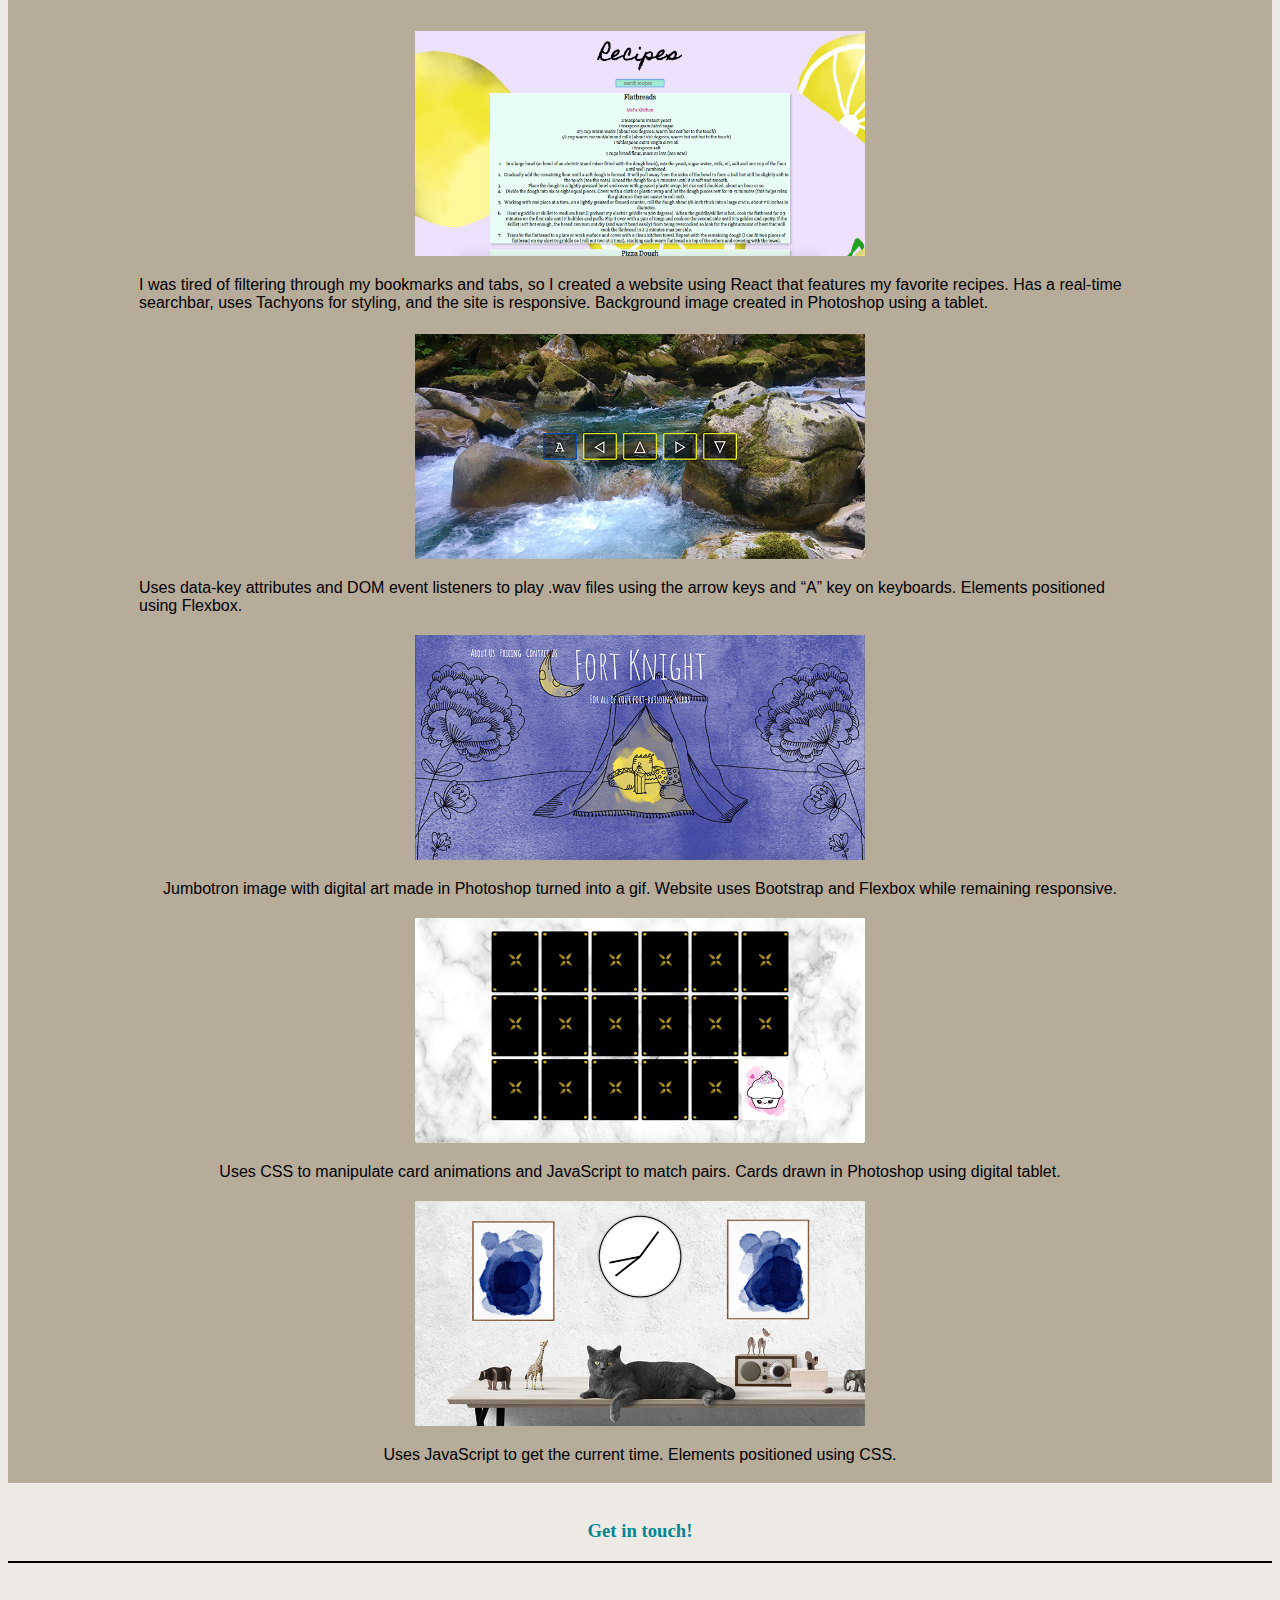
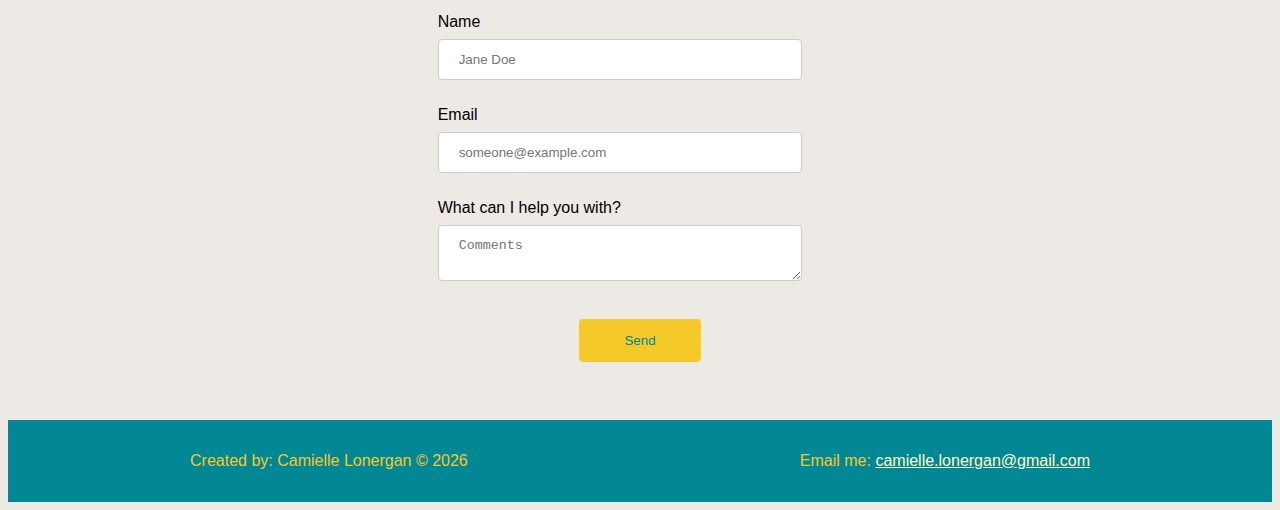
==== commit abe1c5a4: "Add files via upload" ====
--- a/index.html
+++ b/index.html
@@ -21,7 +21,7 @@
     <div class="fixed">
         <ul class="sidebar-fixed">
             <li>
-                <a href="https://www.linkedin.com/in/camielle-lonergan-175838164/" data-toggle="tooltip" title="LinkedIn" data-placement="right" class="my-link"  target="_blank"><i class="fab fa-linkedin"></i></a>
+                <a href="https://www.linkedin.com/in/camielle/" data-toggle="tooltip" title="LinkedIn" data-placement="right" class="my-link"  target="_blank"><i class="fab fa-linkedin"></i></a>
             </li>
             <li> 
                 <a href="https://github.com/elleimac" data-toggle="tooltip" title="Github" data-placement="right" class="my-link" target="_blank"><i class="fab fa-github-square"></i></a>
@@ -1032,7 +1032,7 @@
                 </tr>
                 <tr>
                     <td>
-                        <p class="project-img">I was tired of filtering through my bookmarks and tabs, so I created a website using React that features my favorite recipes. Has a real-time searchbar, and the site is responsive. Background image created in Photoshop using a tablet.
+                        <p class="project-img">I was tired of filtering through my bookmarks and tabs, so I created a website using React that features my favorite recipes. Has a real-time searchbar, uses Tachyons for styling, and the site is responsive. Background image created in Photoshop using a tablet.
                         </p>
                     </td>
                 </tr>
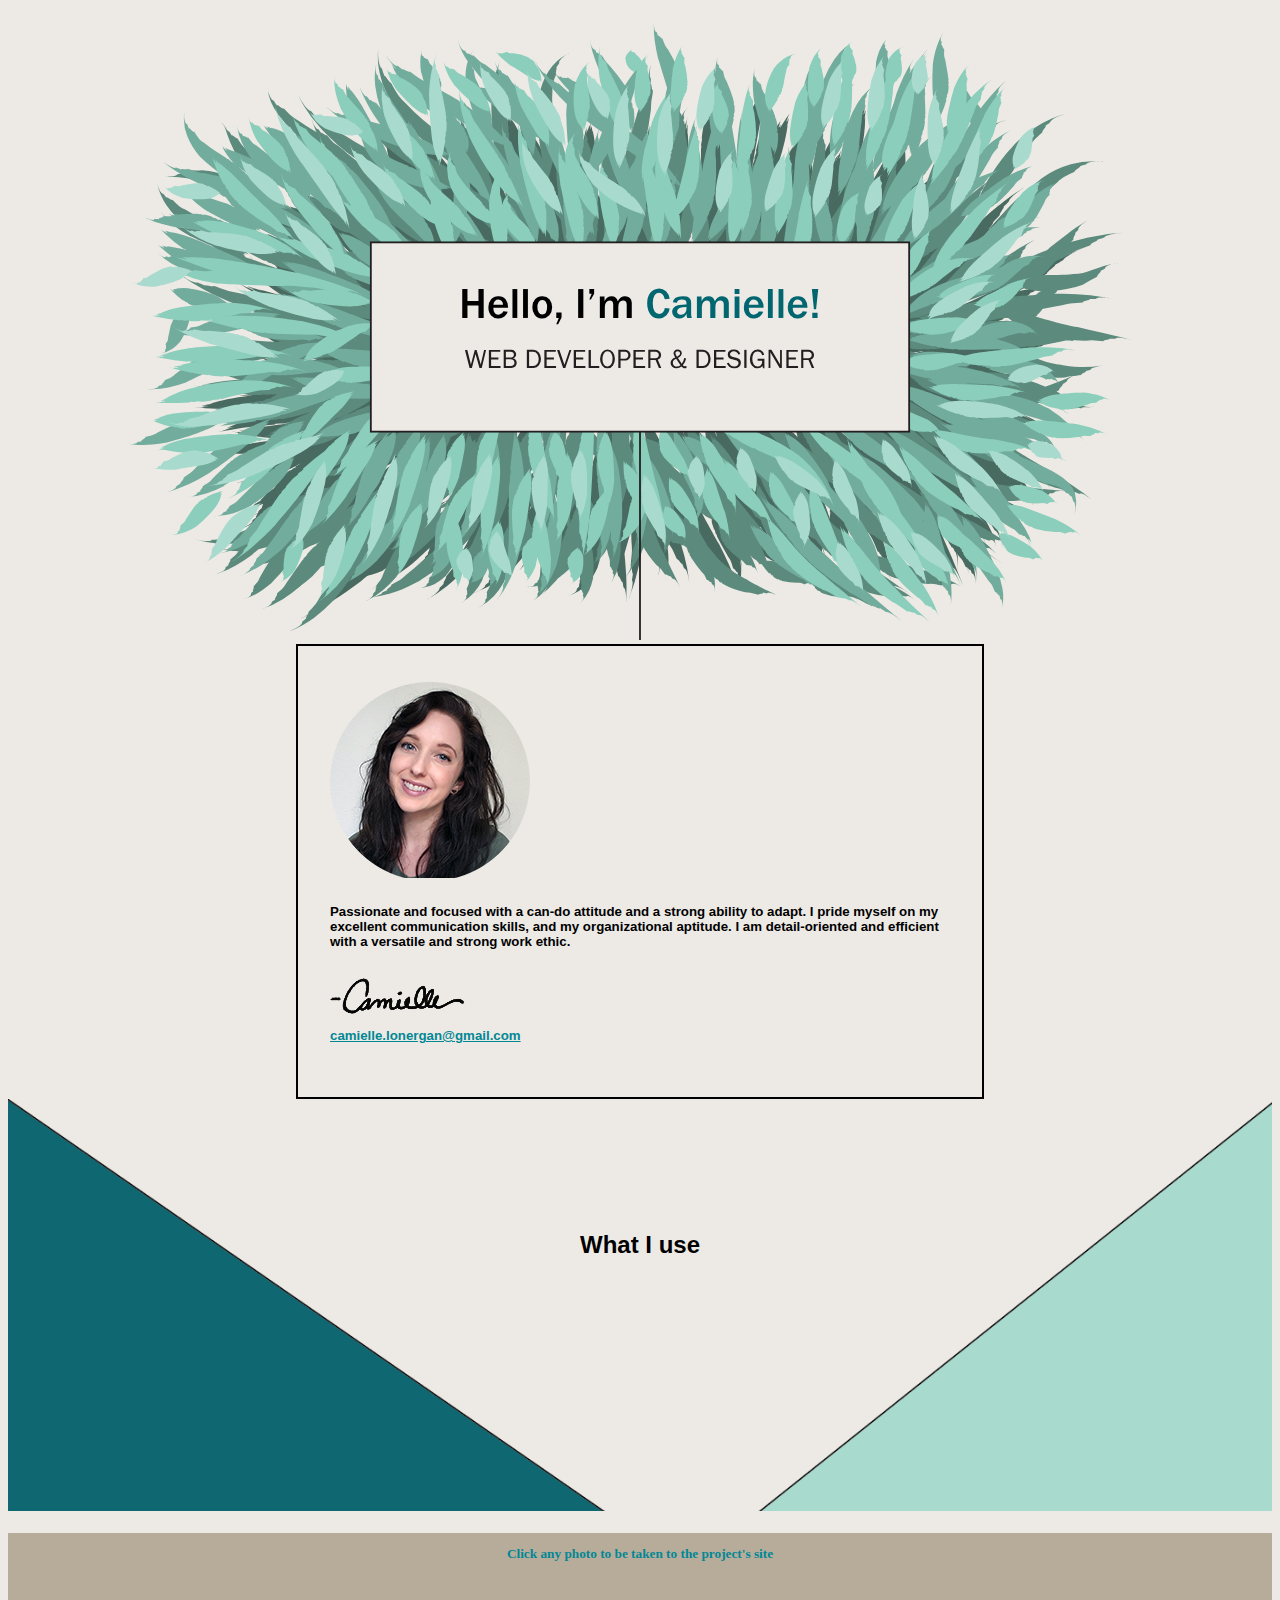
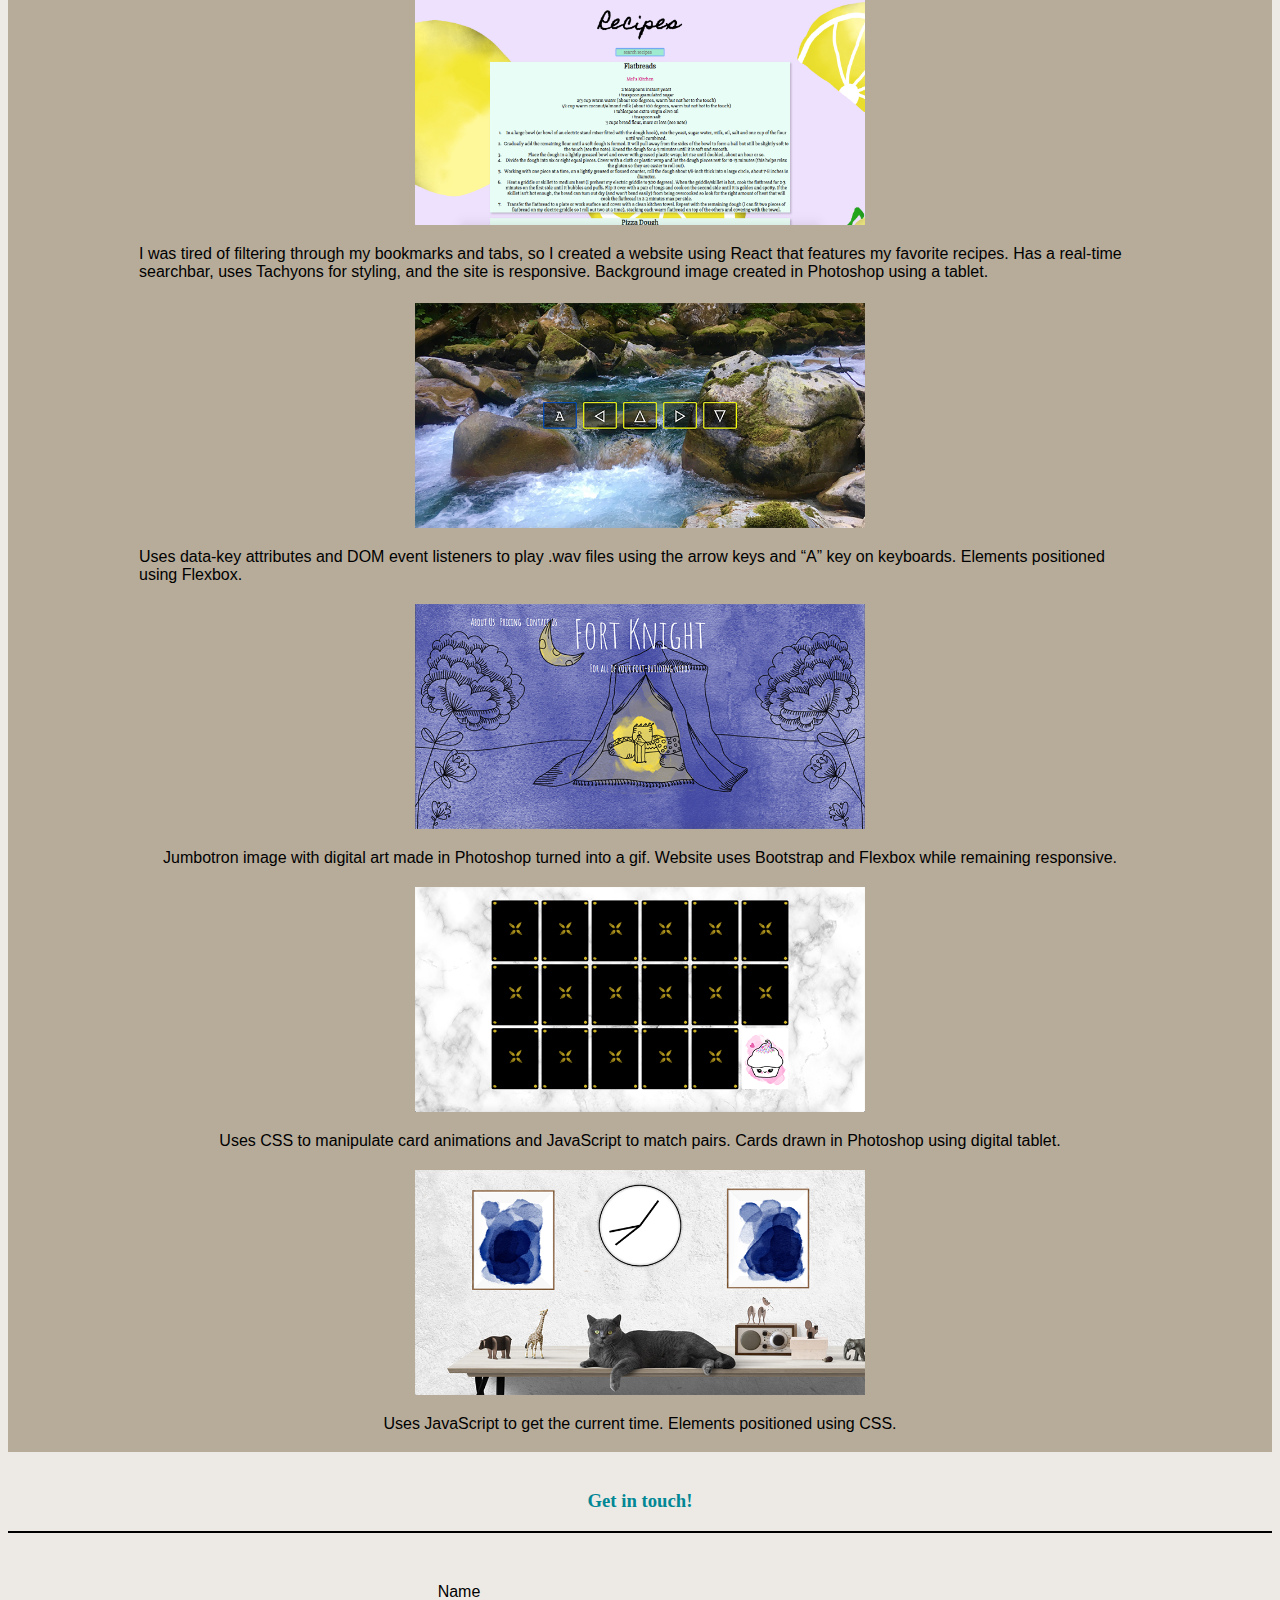
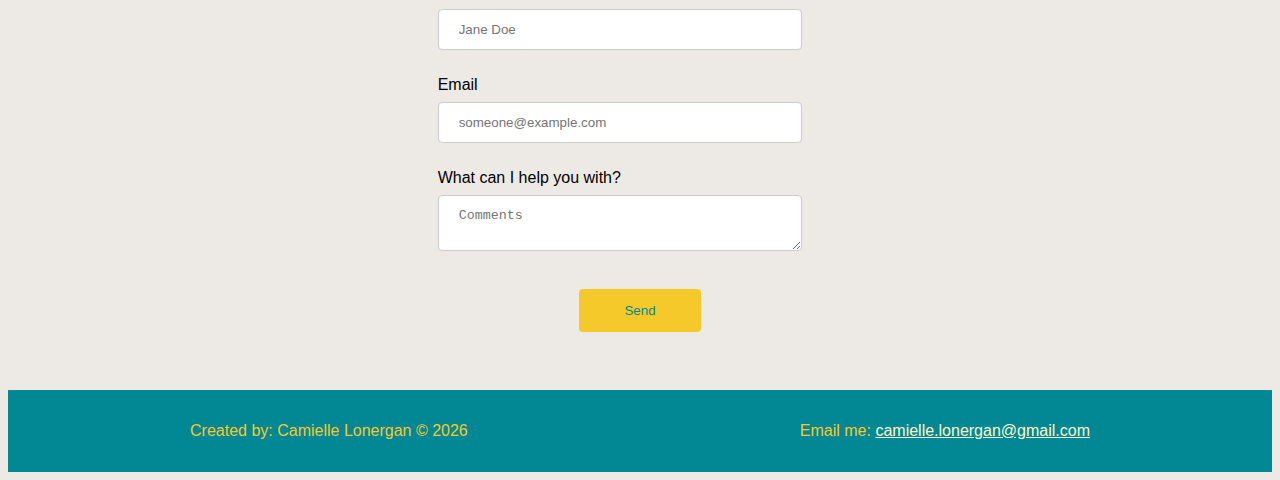
==== commit a3fe1041: "Add files via upload" ====
--- a/index.html
+++ b/index.html
@@ -14,7 +14,7 @@
 
     <link rel="stylesheet" type="text/css" href="style.css">
 
-    <title>WELCOME || Camielle Creates</title>
+    <title>Camielle Creates</title>
 </head>
 <body>
     <!--STICKY SIDENAV-->
@@ -987,11 +987,13 @@
 				<img src="images/self3.png" class="img-fluid" alt="Camielle">
 			</div>
 			<div class="col-lg-8">
-                    <h5>I am a front-end developer who values creativity, communication, positivity, and efficiency. 
-                        <a href="index.html#projects">
-                            <span class="cursor" style="color:#026670">Check out some of my projects below!</span>
-                        </a>
-                    </h5>
+                    <h5>Passionate and focused with a can-do attitude and a strong ability to adapt. I pride myself on my excellent communication skills, and my organizational aptitude. 
+                        I am detail-oriented and efficient with a versatile and strong work ethic.<br>
+                        <img src="images/signature.png" class="img-fluid" alt="Signature"><br>
+                        <a class="email" href="mailto:camielle.lonergan@gmail.com">
+                            camielle.lonergan@gmail.com</a>
+                        </h5>
+                    
             </div>
         </div>
     </div>
@@ -1008,12 +1010,7 @@
 				<i data-toggle="tooltip" title="JavaScript" data-placement="bottom" class="fab fa-js"></i>
                 <i data-toggle="tooltip" title="Photoshop" data-placement="bottom" class="fas fa-camera"></i>
                 <i data-toggle="tooltip" title="WordPress" data-placement="bottom" class="fab fa-wordpress"></i>
-        </div>
-        <div class="my-heading">
-            <h2>Currently learning</h2>
-        </div>
-        <div class="icons">
-            <i data-toggle="tooltip" title="React" data-placement="bottom" class="fab fa-react"></i>
+                <i data-toggle="tooltip" title="React" data-placement="bottom" class="fab fa-react"></i>
         </div>
     </div>
     <!--END WHAT I USE-->
--- a/style.css
+++ b/style.css
@@ -119,6 +119,15 @@
 	padding-top: 2em;
 	padding-bottom: 2em;
 	border: 2px solid black;
+}
+
+.email {
+	font-family: "Franklin Gothic Medium", "Arial Narrow", Arial, sans-serif;
+	color: #028795;
+}
+
+.email:hover {
+	color: #dbad09;
 }
 
 .use {
@@ -276,7 +285,7 @@
 	text-decoration: none;
 }
 
-@media only screen and (max-width: 790px) {
+@media only screen and (max-width: 890px) {
 	.about-me {
 		border: none;
 		margin: auto;
@@ -307,5 +316,4 @@
 @media only screen and (max-width: 1000px) {
 	.my-link {
 		font-size: 1.6em;
-	}
-}
+}
